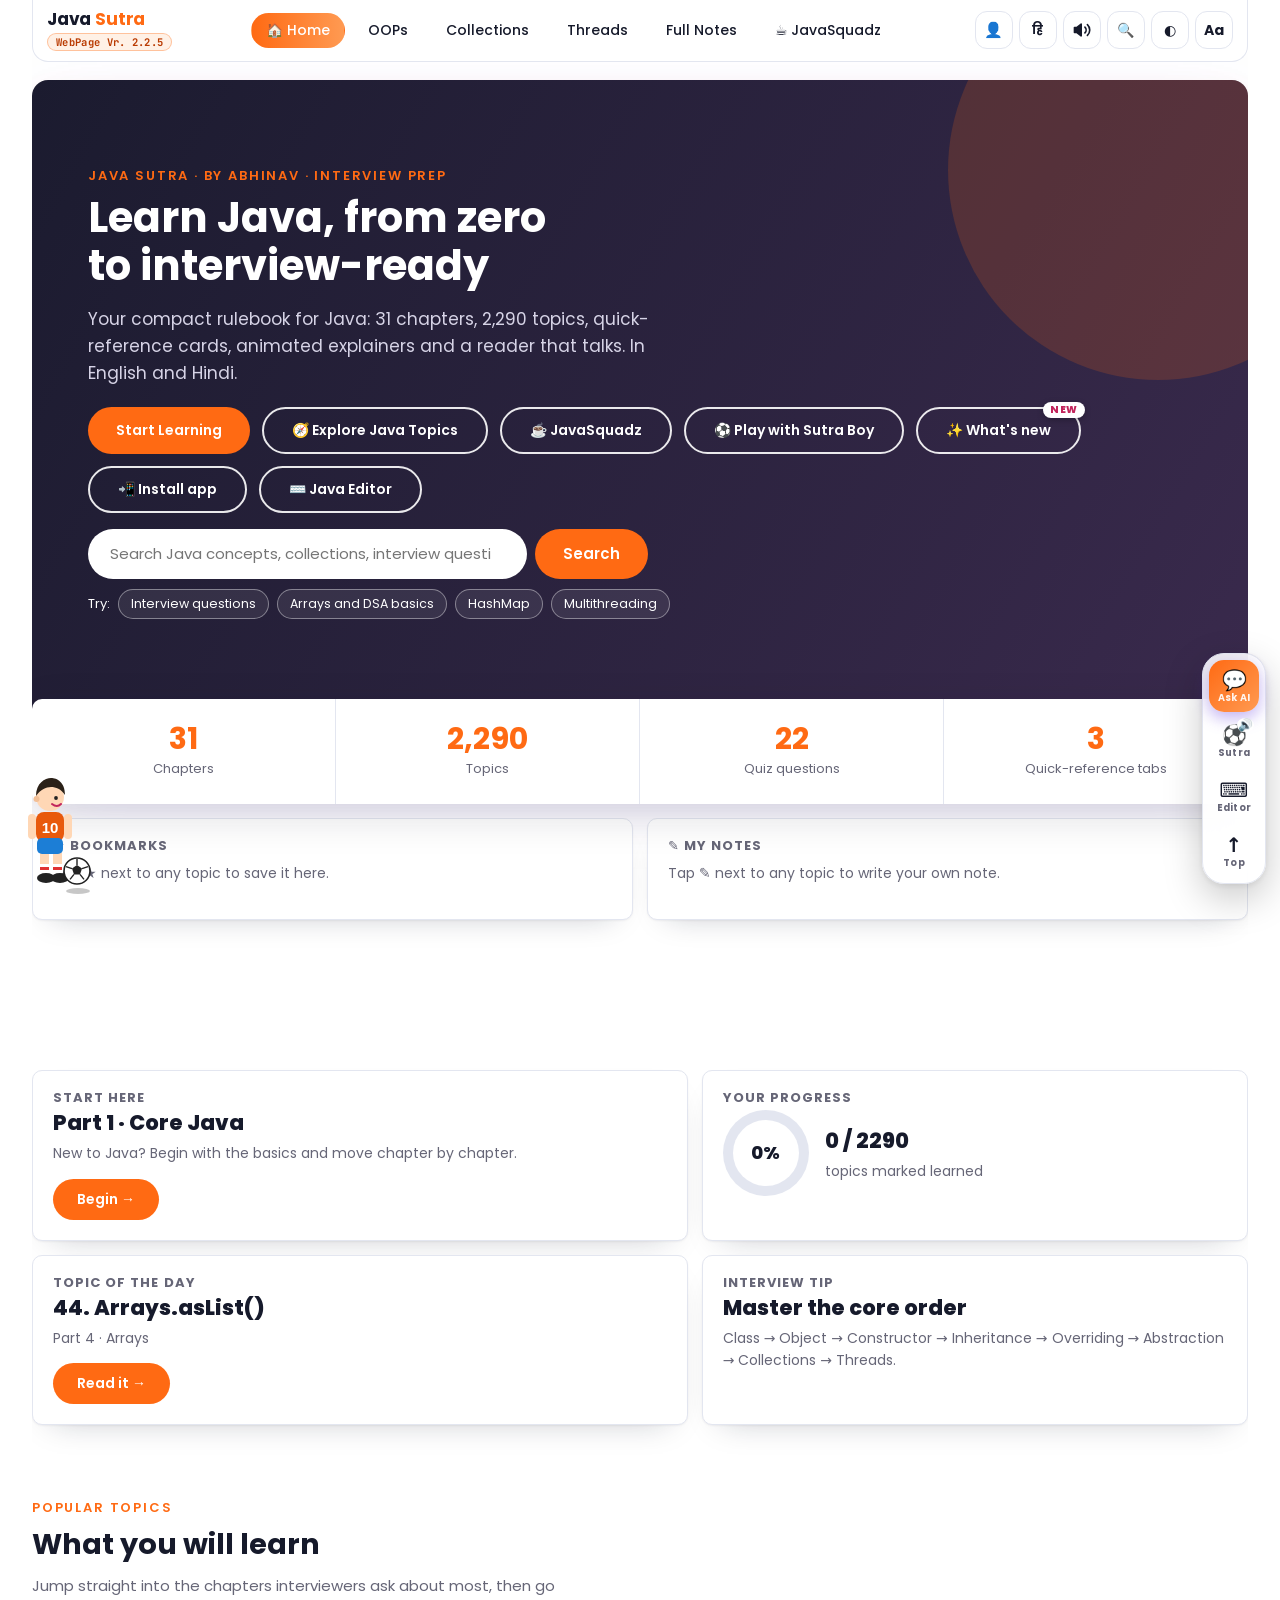
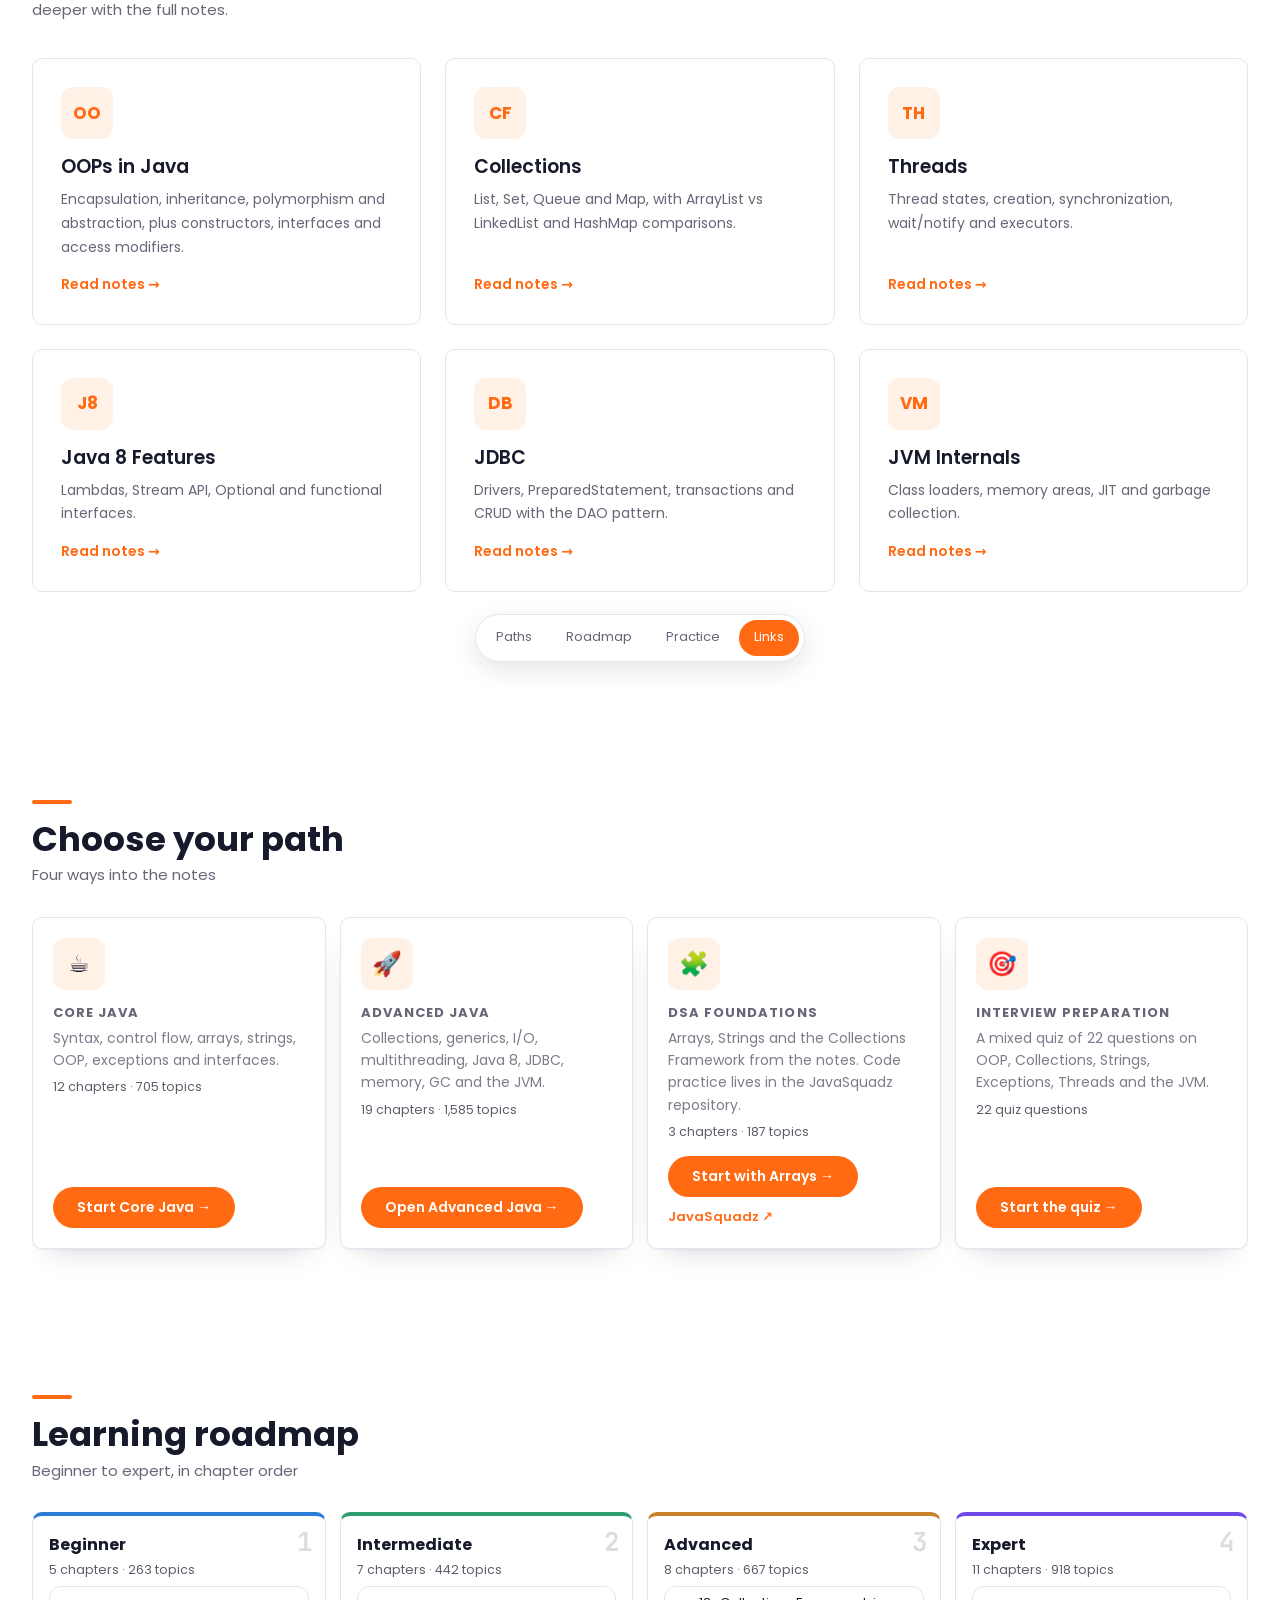
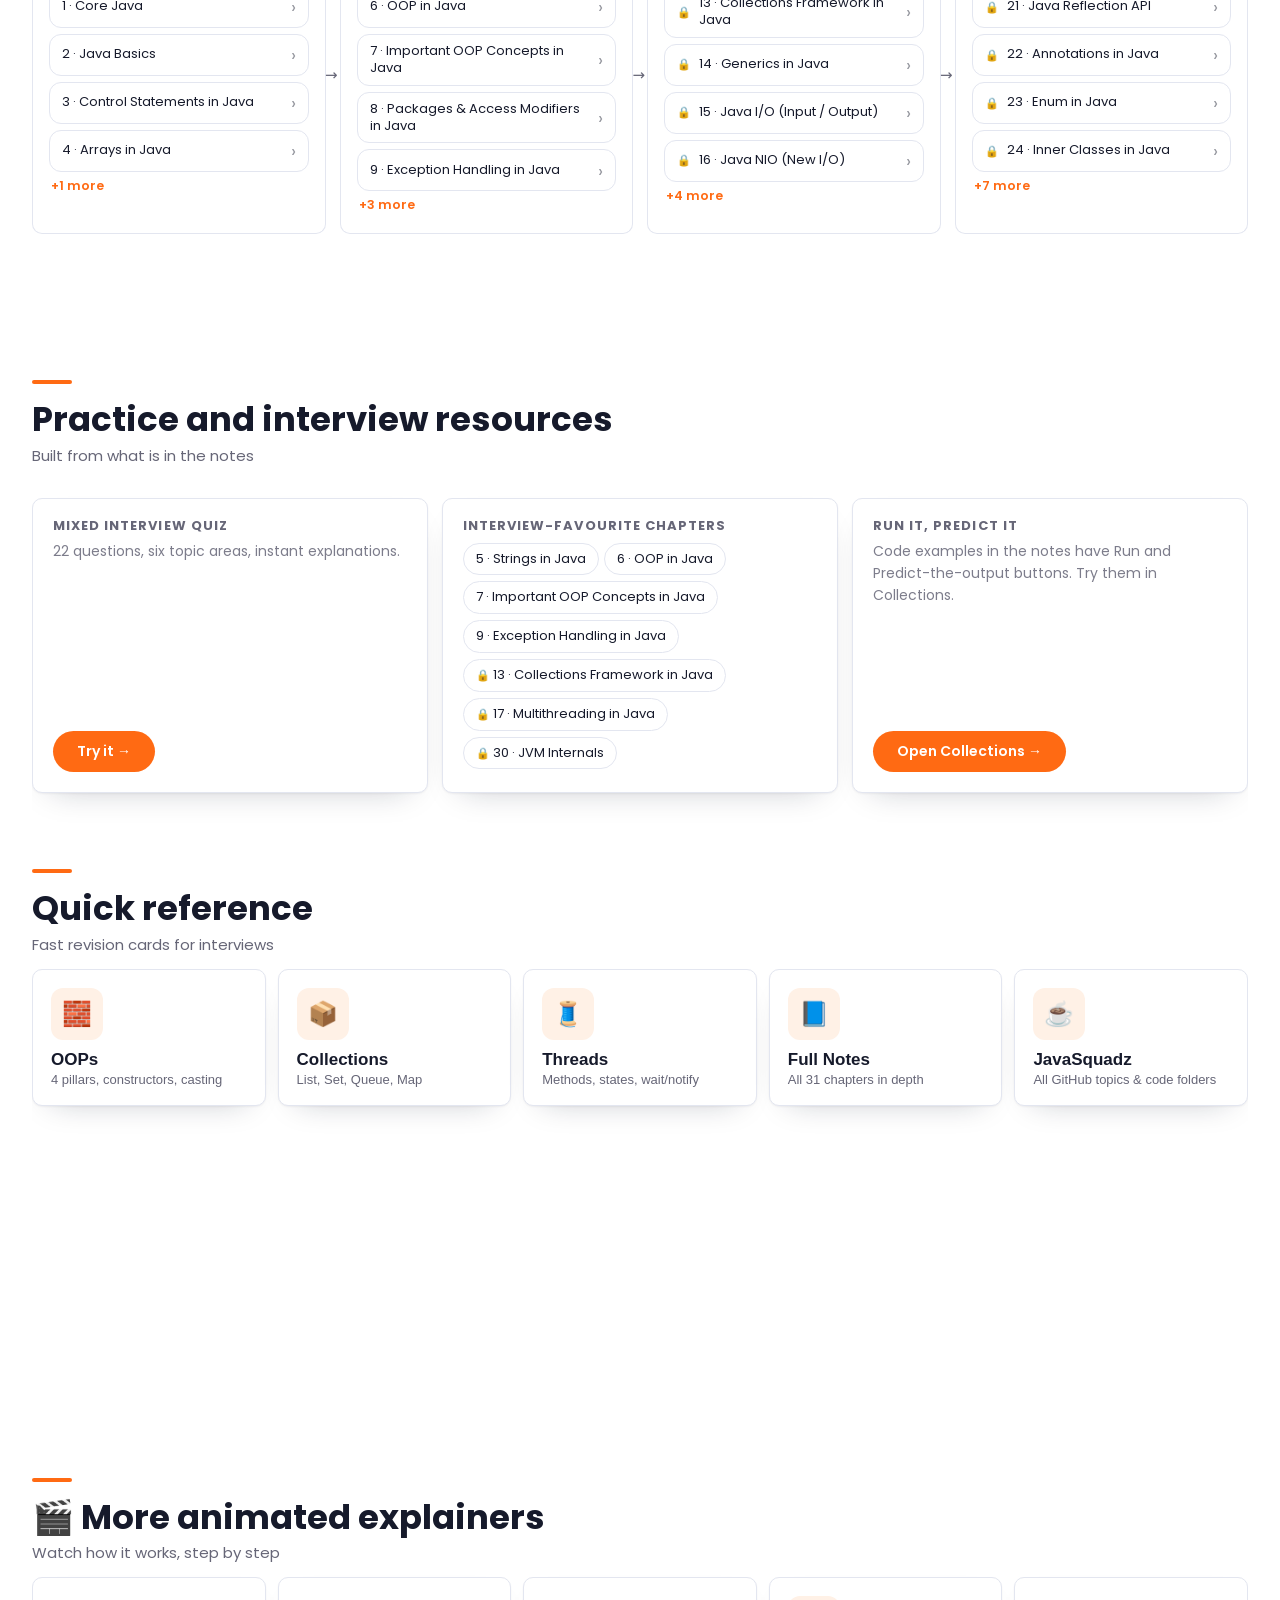
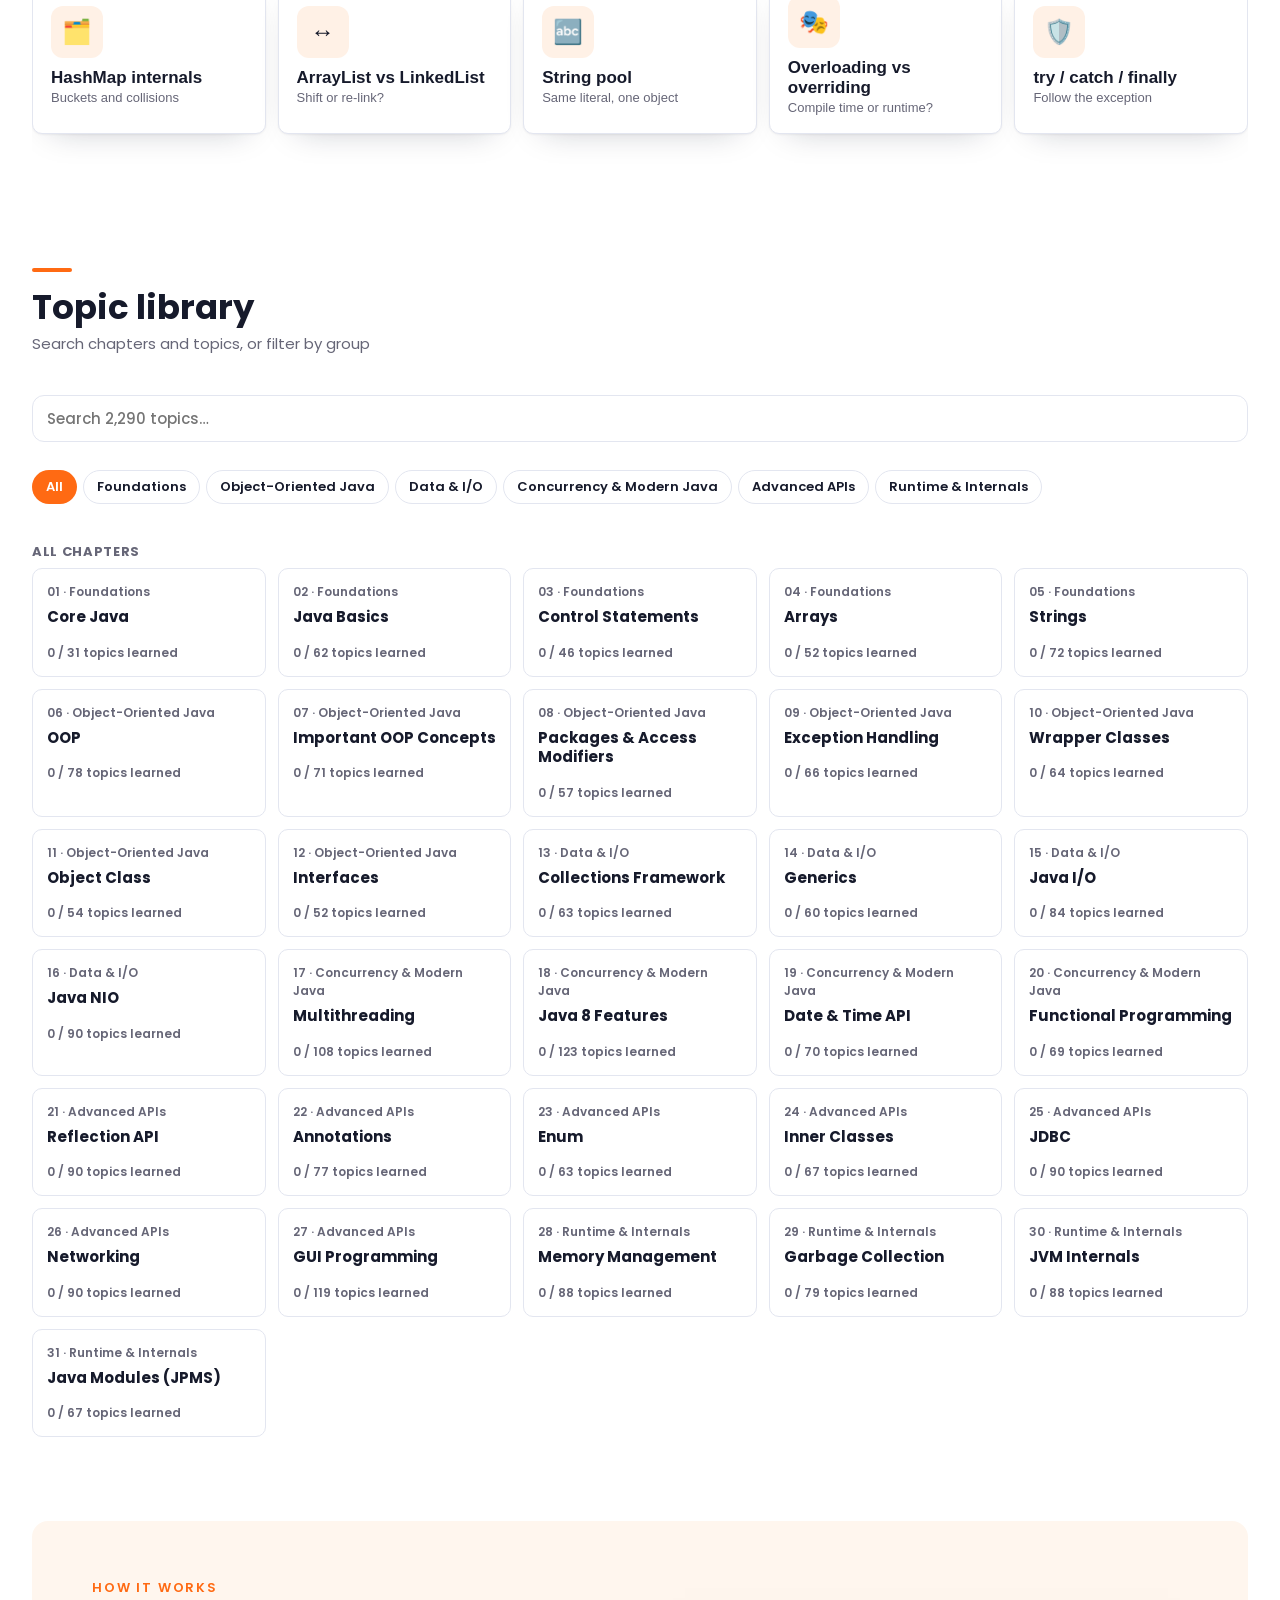
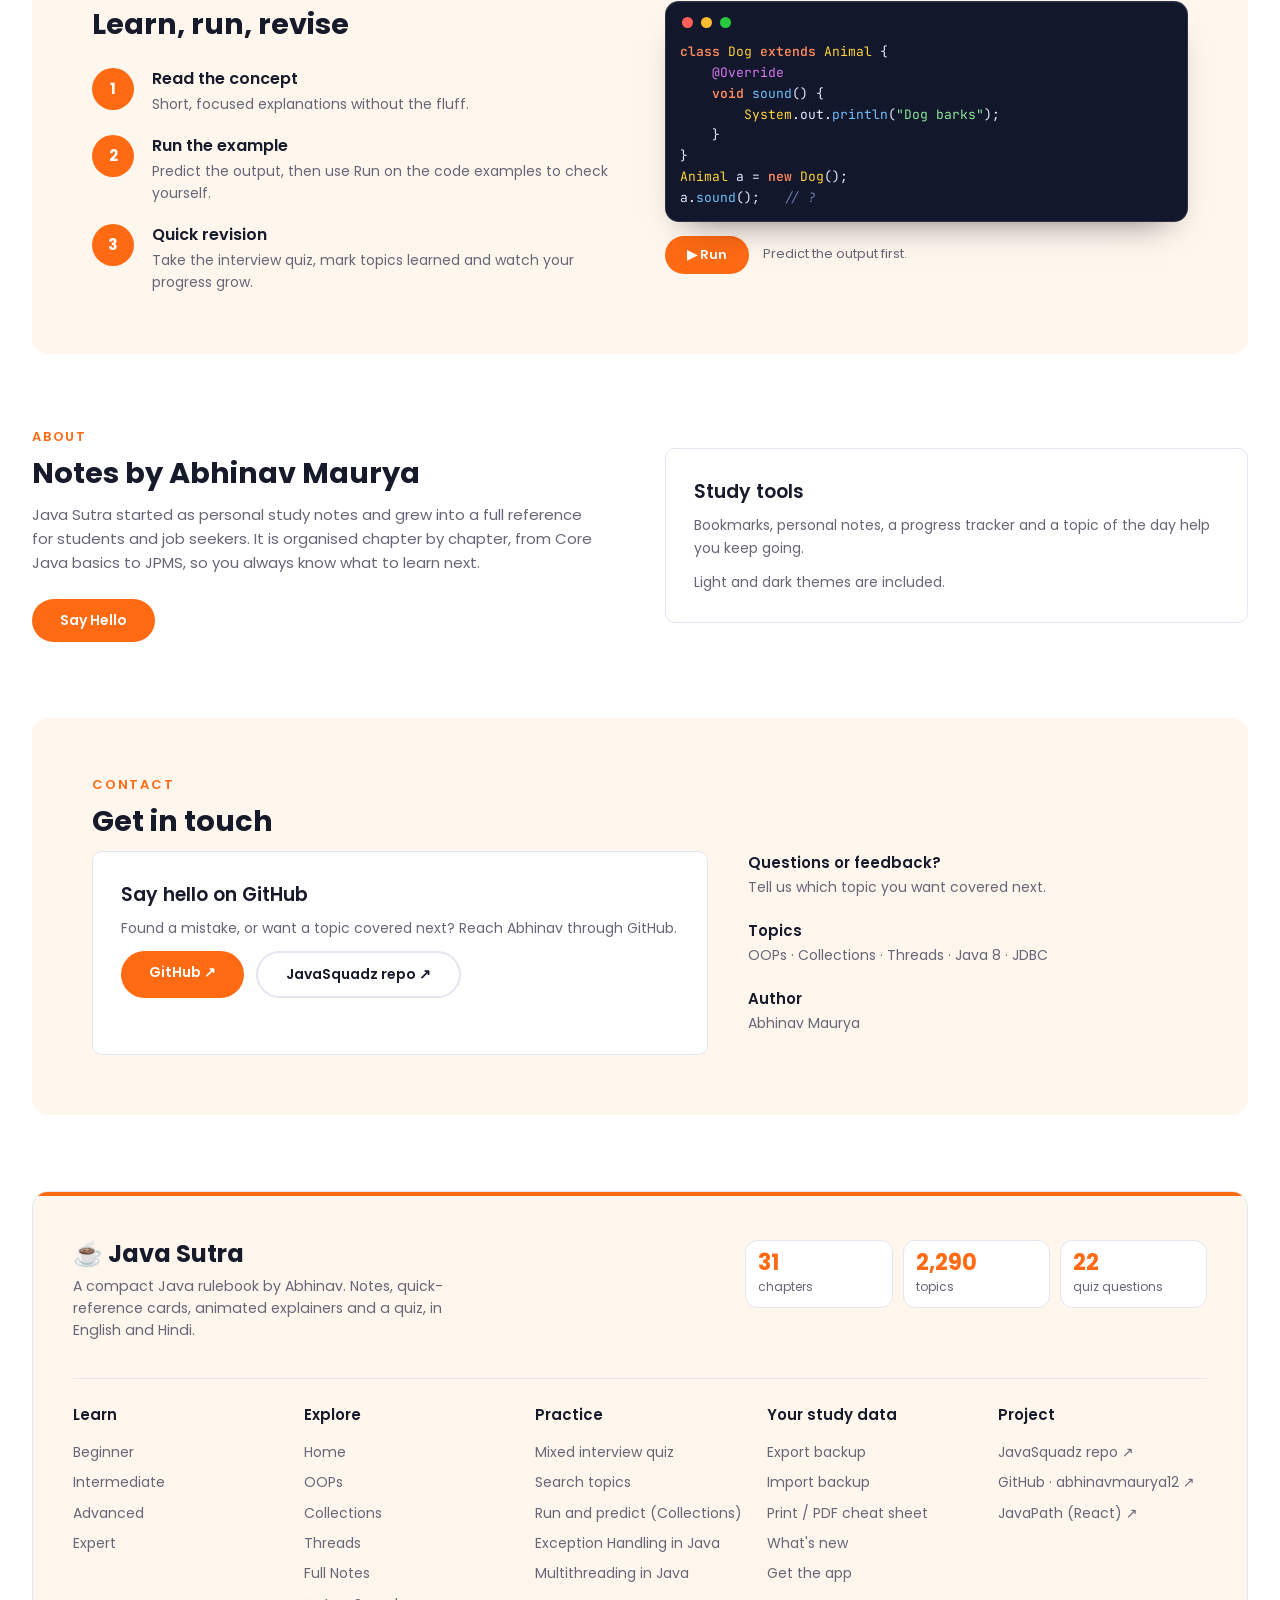
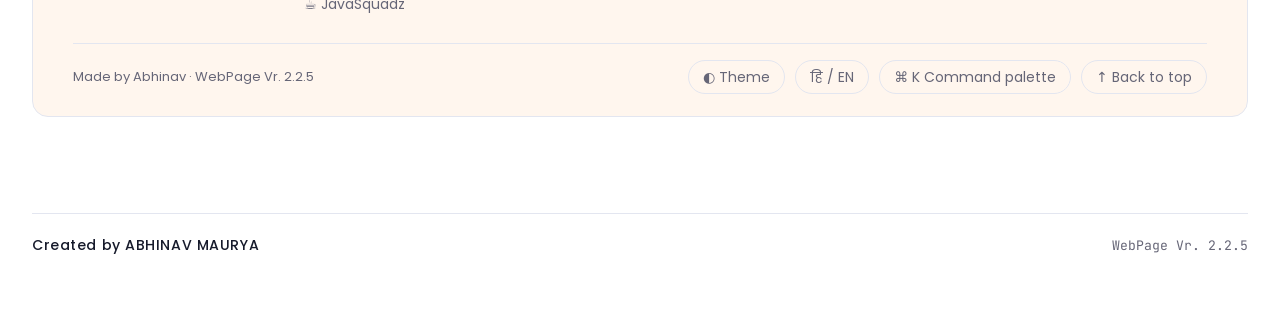
==== index.html @ 7409a718 "Home UI update" ====
<!doctype html><html><head>
<meta name="color-scheme" content="light dark"><meta name="theme-color" content="#e8590c"><meta name="mobile-web-app-capable" content="yes"><meta name="apple-mobile-web-app-capable" content="yes"><meta name="apple-mobile-web-app-title" content="Java Sutra"><link rel="apple-touch-icon" href="[data-uri]">
<script>try{var __t=localStorage.getItem("jtheme");document.documentElement.setAttribute("data-theme",__t==="dark"?"dark":"light")}catch(e){document.documentElement.setAttribute("data-theme","light")}</script><meta charset=utf8><meta name=viewport content="width=device-width,initial-scale=1,viewport-fit=cover"><style>:root{color-scheme:light;box-sizing:border-box;padding-top:env(safe-area-inset-top,0px);padding-bottom:env(safe-area-inset-bottom,0px)}html{scroll-padding-top:env(safe-area-inset-top,0px)}body{margin:0;padding:0;font:14px -apple-system,BlinkMacSystemFont,sans-serif;background:#faf9f5;color:#141413}img{max-width:100%}[hidden]:not([hidden=until-found i]){display:none!important}</style><link rel="stylesheet" href="https://fonts.googleapis.com/css2?family=Poppins:wght@400;500;600;700&display=swap"></head><body>
<title>Java Sutra · by Abhinav</title>
<link rel="preconnect" href="https://fonts.googleapis.com">
<link rel="preconnect" href="https://fonts.gstatic.com" crossorigin>
<link rel="stylesheet" href="https://fonts.googleapis.com/css2?family=Bricolage+Grotesque:opsz,wght@12..96,600;12..96,700&family=IBM+Plex+Sans:wght@400;500;600&family=JetBrains+Mono:wght@400;500&display=swap">
<style>
/* Layout: single reading column with a sticky section bar; code-first cards, one state diagram, one filterable method reference. */
:root {
  --gutter: clamp(16px, 4vw, 56px);
  --bg: #f2f5f7;
  --surface: #ffffff;
  --fg: #12202b;
  --muted: #53656f;
  --line: #d3dde3;
  --accent: #0a6d8c;
  --accent-soft: #dcf0f5;
  --code-bg: #0f1d27;
  --code-fg: #d7e4ea;
  --code-kw: #7fd1e8;
  --code-str: #f0c987;
  --code-com: #7f95a1;
  --code-num: #c4a7f5;
  --warn: #a5460f;
  --warn-soft: #fbe9dd;
  --ok: #1c6b3c;
  --ok-soft: #dff3e6;
  --font-display: "Bricolage Grotesque", "Segoe UI", system-ui, sans-serif;
  --font-body: "IBM Plex Sans", system-ui, -apple-system, "Segoe UI", sans-serif;
  --font-mono: "JetBrains Mono", ui-monospace, "SFMono-Regular", Menlo, Consolas, monospace;
}
@media (prefers-color-scheme: dark) {
  :root:not([data-theme="light"]) {
    --bg: #0c141a; --surface: #131e26; --fg: #e3edf2; --muted: #93a8b3; --line: #26363f;
    --accent: #5cc4e0; --accent-soft: #14323c; --code-bg: #091218;
    --code-fg: #d7e4ea; --warn: #f0a070; --warn-soft: #3a2316; --ok: #6fd596; --ok-soft: #14301f;
    color-scheme: dark;
  }
}
:root[data-theme="dark"] {
  --bg: #0c141a; --surface: #131e26; --fg: #e3edf2; --muted: #93a8b3; --line: #26363f;
  --accent: #5cc4e0; --accent-soft: #14323c; --code-bg: #091218;
  --code-fg: #d7e4ea; --warn: #f0a070; --warn-soft: #3a2316; --ok: #6fd596; --ok-soft: #14301f;
  color-scheme: dark;
}
* { box-sizing: border-box; }
body {
  background: var(--bg); color: var(--fg);
  font: 400 16px/1.6 var(--font-body);
  padding-inline: var(--gutter); padding-block: 0 64px;
}
.wrap { max-width: 1480px; margin-inline: auto; }
@media (min-width: 1100px) { body { font-size: 17px; } pre { font-size: 14px; } }
h1, h2, h3 { font-family: var(--font-display); text-wrap: balance; line-height: 1.15; margin: 0; }
p { margin: 0; max-width: 75ch; }
code, pre { font-family: var(--font-mono); }
:focus-visible { outline: 2px solid var(--accent); outline-offset: 2px; }

header.top { padding-block: 40px 24px; display: grid; gap: 12px; }
.eyebrow { font: 500 12px/1 var(--font-mono); letter-spacing: .12em; text-transform: uppercase; color: var(--accent); }
h1 { font-size: clamp(2rem, 6vw, 4rem); font-weight: 700; letter-spacing: -.02em; }
.lede { color: var(--muted); font-size: 1.05rem; }

.bar {
  position: sticky; top: env(safe-area-inset-top, 0px); z-index: 5;
  background: var(--bg); border-bottom: 1px solid var(--line);
  margin-inline: calc(-1 * var(--gutter)); padding: 10px var(--gutter);
  display: flex; flex-direction: column; align-items: stretch; gap: 10px;
}
.bar .seg { flex: none; }
.toprow { display: flex; align-items: center; flex-wrap: wrap; gap: 10px 24px; }
.brand { font: 700 clamp(1.15rem, 2.4vw, 1.6rem)/1.1 var(--font-display); letter-spacing: -.01em; color: var(--fg); white-space: nowrap; }
nav.sections { flex: 1 1 auto; min-width: 0; display: flex; gap: 8px; overflow-x: auto; scrollbar-width: thin; }
nav.sections a {
  flex: none; font: 500 13px/1 var(--font-body); padding: 8px 12px; border-radius: 6px;
  color: var(--muted); text-decoration: none; border: 1px solid transparent;
}
nav.sections a:hover { color: var(--fg); border-color: var(--line); }
nav.sections a.on { background: var(--accent-soft); color: var(--accent); border-color: transparent; }

section { padding-block: 44px 8px; scroll-margin-top: 120px; display: grid; gap: 18px; min-width: 0; }
h2 { font-size: clamp(1.5rem, 4vw, 2rem); font-weight: 700; letter-spacing: -.01em; }
h3 { font-size: 1.1rem; font-weight: 600; }

pre {
  margin: 0; background: var(--code-bg); color: var(--code-fg);
  border-radius: 8px; padding: 14px 16px; overflow-x: auto;
  font-size: 13.5px; line-height: 1.65; tab-size: 4;
}
pre code { font: inherit; white-space: pre; }
.k { color: var(--code-kw); } .s { color: var(--code-str); } .c { color: var(--code-com); font-style: italic; } .n { color: var(--code-num); }
p code, li code, td code, .note code {
  background: var(--accent-soft); color: var(--accent); padding: 1px 6px; border-radius: 4px; font-size: .88em;
}

.grid2 { display: grid; grid-template-columns: repeat(auto-fit, minmax(min(100%, 380px), 1fr)); gap: 20px; }
.card { background: var(--surface); border: 1px solid var(--line); border-radius: 10px; padding: 18px; display: grid; gap: 12px; min-width: 0; align-content: start; }
.card header { display: flex; align-items: baseline; justify-content: space-between; gap: 10px; flex-wrap: wrap; }
.tag { font: 500 11px/1 var(--font-mono); letter-spacing: .08em; text-transform: uppercase; color: var(--muted); }
ul.plain { margin: 0; padding-left: 1.2rem; display: grid; gap: 4px; }

.note { border-left: 3px solid var(--accent); background: var(--accent-soft); padding: 12px 14px; border-radius: 0 8px 8px 0; font-size: .95rem; max-width: 70ch; }
.note.warn { border-color: var(--warn); background: var(--warn-soft); }
.note b { font-weight: 600; }

/* methods */
.tools { display: flex; gap: 10px; flex-wrap: wrap; align-items: center; }
.tools input[type=search] {
  flex: 1 1 220px; min-width: 0; padding: 10px 12px; font: 400 15px var(--font-body);
  background: var(--surface); color: var(--fg); border: 1px solid var(--line); border-radius: 8px;
}
.chips { display: flex; gap: 6px; flex-wrap: wrap; }
.chip {
  font: 500 13px/1 var(--font-body); padding: 9px 12px; border-radius: 999px; cursor: pointer;
  background: var(--surface); color: var(--muted); border: 1px solid var(--line);
}
.chip[aria-pressed="true"] { background: var(--accent); color: var(--bg); border-color: var(--accent); }
.method { display: grid; gap: 10px; }
.method h3 { font-family: var(--font-mono); font-size: 1rem; font-weight: 500; color: var(--accent); }
.method p { font-size: .95rem; }
.empty { color: var(--muted); padding: 24px 0; }

/* states */
.diagram { background: var(--surface); border: 1px solid var(--line); border-radius: 10px; padding: 12px; overflow-x: auto; }
.diagram svg { display: block; min-width: 620px; width: 100%; height: auto; }
.diagram .box { fill: var(--surface); stroke: var(--accent); stroke-width: 1.5; }
.diagram .box.end { stroke: var(--muted); }
.diagram .lbl { font: 500 13px var(--font-mono); fill: var(--fg); text-anchor: middle; }
.diagram .sub { font: 400 11.5px var(--font-body); fill: var(--muted); text-anchor: middle; }
.diagram .edge { stroke: var(--muted); stroke-width: 1.5; fill: none; }
.diagram .arrow { fill: var(--muted); }
.tablewrap { overflow-x: auto; background: var(--surface); border: 1px solid var(--line); border-radius: 10px; }
table { border-collapse: collapse; width: 100%; font-size: .95rem; }
th, td { text-align: left; padding: 10px 14px; border-bottom: 1px solid var(--line); vertical-align: top; }
th { font: 500 12px/1 var(--font-mono); letter-spacing: .08em; text-transform: uppercase; color: var(--muted); background: var(--bg); }
tr:last-child td { border-bottom: 0; }
td:first-child { white-space: nowrap; }

.compare { display: grid; grid-template-columns: repeat(auto-fit, minmax(min(100%, 260px), 1fr)); gap: 12px; }
.compare > div { border-radius: 10px; padding: 14px 16px; display: grid; gap: 6px; }
.compare .bad { background: var(--warn-soft); } .compare .good { background: var(--ok-soft); }
.compare .bad h3 { color: var(--warn); } .compare .good h3 { color: var(--ok); }

.order { display: flex; flex-wrap: wrap; gap: 8px; align-items: center; }
.order span.step { font: 500 14px var(--font-mono); background: var(--surface); border: 1px solid var(--line); padding: 8px 12px; border-radius: 6px; }
.order i { color: var(--muted); font-style: normal; }
.cheat-search { max-width: 360px; }
footer { margin-top: 56px; padding-top: 20px; border-top: 1px solid var(--line); color: var(--muted); font-size: .88rem; }
.site-foot { display: flex; justify-content: space-between; align-items: center; gap: 8px 16px; flex-wrap: wrap; }
.site-foot span:first-child { font-weight: 500; letter-spacing: .04em; color: var(--fg); }
.site-foot .ver { font-family: var(--font-mono); font-size: .82rem; }
.seg { display: flex; gap: 10px; flex-wrap: wrap; }
.seg button { font: 600 15px var(--font-body); padding: 10px 22px; border-radius: 8px; border: 1px solid var(--line); background: var(--surface); color: var(--muted); cursor: pointer; }
.seg button:hover { color: var(--fg); border-color: var(--accent); }
.seg button[aria-pressed="true"] { background: var(--accent); color: var(--bg); border-color: var(--accent); }
.pills { display: flex; flex-wrap: wrap; gap: 8px; }
.pill { font: 500 13px/1 var(--font-mono); padding: 8px 12px; border: 1px solid var(--line); border-radius: 999px; background: var(--surface); }
.tg { display: inline-block; font: 500 12px/1 var(--font-mono); padding: 5px 8px; border-radius: 4px; }
.tg.y { background: var(--ok-soft); color: var(--ok); }
.tg.n { background: var(--warn-soft); color: var(--warn); }
.tg.l { background: var(--accent-soft); color: var(--accent); }
pre.ascii { font-size: 13px; line-height: 1.4; }
.sub-h { margin-top: 10px; }
.grid2 > * { min-width: 0; }

/* Full Notes (book) */
.book { display: grid; gap: 14px; min-width: 0; padding-top: 28px; max-width: 1040px; }
.book > * { min-width: 0; }
.part-head { display: grid; gap: 8px; }
.part-head h2 { font-size: clamp(1.8rem, 4.5vw, 2.6rem); letter-spacing: -.02em; }
.book h3 { font-size: clamp(1.3rem, 2.6vw, 1.7rem); margin-top: 26px; padding-top: 18px; border-top: 1px solid var(--line); scroll-margin-top: 130px; }
.book h4 { font-size: 1.2rem; margin-top: 12px; }
.book h5 { font-size: 1.05rem; margin-top: 8px; color: var(--accent); }
.book h6 { font-size: .95rem; margin-top: 6px; color: var(--muted); }
.book ul, .book ol { margin: 0; padding-left: 1.4rem; display: grid; gap: 4px; }
.book li > p { margin: 0; }
.book hr { border: 0; border-top: 1px solid var(--line); margin: 6px 0 0; }
.book blockquote { margin: 0; border-left: 3px solid var(--accent); background: var(--accent-soft); padding: 12px 14px; border-radius: 0 8px 8px 0; max-width: 75ch; }
.book blockquote p { margin: 0; }
.book :not(pre) > code { background: var(--accent-soft); color: var(--accent); padding: 1px 6px; border-radius: 4px; font-size: .88em; overflow-wrap: anywhere; }
.book pre.plain { font-size: 13.5px; }
.toc { background: var(--surface); border: 1px solid var(--line); border-radius: 10px; padding: 12px 16px; }
.toc summary { cursor: pointer; font-weight: 600; }
.toc summary span { color: var(--muted); font-weight: 400; }
.toc ol { list-style: none; padding: 0; margin: 12px 0 0; columns: 2 300px; column-gap: 28px; display: block; }
.toc li { break-inside: avoid; padding-block: 3px; }
.toc a { color: var(--accent); text-decoration: none; }
.toc a:hover { text-decoration: underline; }
.part-pager { display: flex; justify-content: space-between; gap: 12px; flex-wrap: wrap; margin-top: 28px; padding-top: 18px; border-top: 1px solid var(--line); }
.pills.small { gap: 6px; }
.pills.small .pill { padding: 6px 9px; font-size: 12.5px; }
@media (max-width: 600px) { .toprow { gap: 8px; } .brand { flex: 1 0 100%; } .seg { flex: 1 1 100%; gap: 6px; flex-wrap: nowrap; } .seg button { flex: 1 1 0; padding: 9px 6px; font-size: 13px; } .bar { gap: 8px; } }
.foot { font-size: .88rem; color: var(--muted); display: grid; gap: 4px; }
@media (prefers-reduced-motion: no-preference) { html { scroll-behavior: smooth; } }
</style>

<div class="wrap">
  <div class="bar">
    <div class="toprow">
      <span class="brand">Java Sutra</span>
      <div class="seg" role="group" aria-label="Choose a topic">
        <button type="button" id="seg-oops" aria-pressed="true">OOPs</button>
        <button type="button" id="seg-collections" aria-pressed="false">Collections</button>
        <button type="button" id="seg-threads" aria-pressed="false">Threads</button>
        <button type="button" id="seg-notes" aria-pressed="false">Full Notes</button>
      </div>
    </div>
    <nav class="sections" id="nav" aria-label="Sections"></nav>
  </div>

  <header class="top">
    <span class="eyebrow">Java · Interview prep</span>
    <p class="lede">Three reference sets in one place: object-oriented programming, the Collection Framework, and threads with their methods and states.</p>
  </header>

  <div class="part" id="part-oops">

  <section id="o-overview" data-nav="Overview">
    <h2>OOPs in Java</h2>
    <p><b>Object-Oriented Programming</b> is an approach where a program is designed using classes and objects.</p>
    <div class="grid2">
      <div class="card"><header><h3>Encapsulation</h3><span class="tag">pillar</span></header><p>Wrapping data and methods together in a class and controlling access to the data.</p></div>
      <div class="card"><header><h3>Inheritance</h3><span class="tag">pillar</span></header><p>One class acquires the properties and behavior of another class.</p></div>
      <div class="card"><header><h3>Polymorphism</h3><span class="tag">pillar</span></header><p>One name can have multiple forms.</p></div>
      <div class="card"><header><h3>Abstraction</h3><span class="tag">pillar</span></header><p>Hiding implementation details and showing only essential functionality.</p></div>
    </div>
    <h3 class="sub-h">Supporting concepts</h3>
    <div class="pills">
      <span class="pill">Class</span><span class="pill">Object</span><span class="pill">Constructor</span><span class="pill">Interface</span><span class="pill">Association</span><span class="pill">Aggregation</span><span class="pill">Composition</span>
    </div>
  </section>

  <section id="o-classes" data-nav="Class &amp; Object">
    <h2>Class, object and constructor</h2>
    <div class="grid2">
      <div class="card">
        <header><h3>Class</h3><span class="tag">blueprint</span></header>
        <p>A class is a blueprint or template for creating objects.</p>
        <pre><code>class Student {
    int id;
    String name;

    void display() {
        System.out.println(id + " " + name);
    }
}</code></pre>
        <ul class="plain">
          <li><code>Student</code> → class</li>
          <li><code>id</code>, <code>name</code> → data members</li>
          <li><code>display</code> → method</li>
        </ul>
      </div>
      <div class="card">
        <header><h3>Object</h3><span class="tag">instance</span></header>
        <p>An object is an instance of a class.</p>
        <pre><code>Student s = new Student();

s.id = 101;
s.name = "Abhinav";
s.display();</code></pre>
        <ul class="plain">
          <li><code>Student</code> → class</li>
          <li><code>s</code> → reference variable</li>
          <li><code>new</code> → creates the object</li>
        </ul>
      </div>
    </div>

    <h3 class="sub-h">Constructor</h3>
    <p>A constructor is a special member used to initialize an object.</p>
    <pre><code>class Student {

    Student() {
        System.out.println("Constructor");
    }
}

Student s = new Student();</code></pre>
    <div class="grid2">
      <div class="card">
        <header><h3>Default</h3></header>
        <p>If you define no constructor, Java provides a default one.</p>
        <pre><code>class A {
}</code></pre>
      </div>
      <div class="card">
        <header><h3>No-argument</h3></header>
        <p>A constructor explicitly written without parameters.</p>
        <pre><code>class A {
    A() {
        System.out.println("Hello");
    }
}</code></pre>
      </div>
      <div class="card">
        <header><h3>Parameterized</h3></header>
        <pre><code>class Student {

    int id;

    Student(int id) {
        this.id = id;
    }
}</code></pre>
      </div>
      <div class="card">
        <header><h3>Constructor overloading</h3></header>
        <pre><code>Student() {
}

Student(int id) {
}

Student(int id, String name) {
}</code></pre>
      </div>
    </div>
  </section>

  <section id="o-encap" data-nav="Encapsulation">
    <h2>Encapsulation</h2>
    <p>Wrapping data and methods together in a class and controlling access to the data. It is usually achieved with <code>private</code> variables and <code>public</code> getter and setter methods.</p>
    <pre><code>class Student {
    private int age;

    public void setAge(int age) {
        this.age = age;
    }

    public int getAge() {
        return age;
    }
}</code></pre>
    <div class="pills" aria-label="Advantages">
      <span class="pill">Data security</span><span class="pill">Data hiding</span><span class="pill">Controlled access</span><span class="pill">Easier maintenance</span>
    </div>
  </section>

  <section id="o-inherit" data-nav="Inheritance">
    <h2>Inheritance</h2>
    <p>Inheritance allows one class to acquire the properties and behavior of another class.</p>
    <pre><code>class Animal {
    void eat() {
        System.out.println("Eating");
    }
}

class Dog extends Animal {
    void bark() {
        System.out.println("Barking");
    }
}

Dog d = new Dog();

d.eat();
d.bark();</code></pre>
    <h3 class="sub-h">Types of inheritance</h3>
    <div class="grid2">
      <div class="card">
        <header><h3>Single</h3></header>
        <pre class="ascii"><code>A
↓
B</code></pre>
        <pre><code>class A { }

class B extends A { }</code></pre>
      </div>
      <div class="card">
        <header><h3>Multilevel</h3></header>
        <pre class="ascii"><code>A
↓
B
↓
C</code></pre>
        <pre><code>class A { }

class B extends A { }

class C extends B { }</code></pre>
      </div>
      <div class="card">
        <header><h3>Hierarchical</h3></header>
        <pre class="ascii"><code>     A
   /   \
  B     C</code></pre>
        <pre><code>class A { }

class B extends A { }

class C extends A { }</code></pre>
      </div>
      <div class="card">
        <header><h3>Multiple</h3><span class="tag">via interfaces</span></header>
        <pre class="ascii"><code>A   B
 \ /
  C</code></pre>
        <p>Java does not support multiple inheritance through classes, but it can be achieved through interfaces.</p>
        <pre><code>interface A {
}

interface B {
}

class C implements A, B {
}</code></pre>
      </div>
      <div class="card">
        <header><h3>Hybrid</h3><span class="tag">via interfaces</span></header>
        <p>A combination of two or more inheritance types. Java doesn't support hybrid inheritance through classes, but interfaces can be used to achieve similar structures.</p>
      </div>
    </div>
  </section>

  <section id="o-poly" data-nav="Polymorphism">
    <h2>Polymorphism</h2>
    <p><b>Poly</b> means many and <b>morphism</b> means forms. One name can have multiple forms.</p>
    <pre class="ascii"><code>Polymorphism
├── Compile-time
└── Runtime</code></pre>
    <div class="grid2">
      <div class="card">
        <header><h3>Compile-time</h3><span class="tag">method overloading</span></header>
        <p>Same method name, different parameters.</p>
        <pre><code>class Calculator {

    int add(int a, int b) {
        return a + b;
    }

    int add(int a, int b, int c) {
        return a + b + c;
    }
}</code></pre>
        <p>Overload by changing the number, type or order of parameters:</p>
        <pre><code>void show(int a) { }

void show(String a) { }

void show(int a, String b) { }

void show(String a, int b) { }</code></pre>
      </div>
      <div class="card">
        <header><h3>Runtime</h3><span class="tag">method overriding</span></header>
        <p>A child class provides its own implementation of a parent method.</p>
        <pre><code>class Animal {
    void sound() {
        System.out.println("Animal sound");
    }
}

class Dog extends Animal {
    @Override
    void sound() {
        System.out.println("Dog barks");
    }
}

Animal a = new Dog();

a.sound();   // Dog barks</code></pre>
      </div>
    </div>
    <div class="note warn"><b>Return type alone is not enough.</b> Changing only the return type does not create method overloading, so this does not compile:</div>
    <pre><code>int show() {
    return 1;
}

String show() {
    return "Hello";
}</code></pre>
    <h3 class="sub-h">Dynamic method dispatch</h3>
    <p>The mechanism behind runtime method overriding. The JVM decides at runtime which overridden method executes.</p>
    <pre><code>Animal a = new Dog();
a.sound();</code></pre>
  </section>

  <section id="o-abs" data-nav="Abstraction">
    <h2>Abstraction</h2>
    <p>Hiding implementation details and showing only essential functionality. Java provides it mainly through an abstract class and an interface.</p>
    <div class="grid2">
      <div class="card">
        <header><h3>Abstract class</h3></header>
        <pre><code>abstract class Animal {

    abstract void sound();

    void eat() {
        System.out.println("Eating");
    }
}

class Dog extends Animal {

    void sound() {
        System.out.println("Bark");
    }
}</code></pre>
        <p>An abstract class can contain:</p>
        <ul class="plain">
          <li>Abstract methods</li>
          <li>Concrete methods</li>
          <li>Variables</li>
          <li>Constructors</li>
          <li>Static methods</li>
          <li>Final methods</li>
        </ul>
      </div>
      <div class="card">
        <header><h3>Interface</h3></header>
        <p>An interface defines a contract that implementing classes must follow.</p>
        <pre><code>interface Animal {
    void sound();
}

class Dog implements Animal {

    public void sound() {
        System.out.println("Bark");
    }
}</code></pre>
        <p>A class can implement multiple interfaces:</p>
        <pre><code>interface A {
}

interface B {
}

class C implements A, B {
}</code></pre>
      </div>
    </div>
  </section>

  <section id="o-members" data-nav="Methods, this, super">
    <h2>Methods, this and super</h2>
    <p>A method is a block of code that performs a specific task.</p>
    <pre><code>void display() {
    System.out.println("Hello");
}</code></pre>
    <h3 class="sub-h">Types of methods</h3>
    <div class="grid2">
      <div class="card">
        <header><h3>Instance</h3></header>
        <pre><code>void show() {
}

obj.show();</code></pre>
        <p>Called using an object.</p>
      </div>
      <div class="card">
        <header><h3>Static</h3></header>
        <pre><code>static void show() {
}

ClassName.show();</code></pre>
        <p>Called using the class.</p>
      </div>
      <div class="card">
        <header><h3>Abstract</h3></header>
        <pre><code>abstract void show();</code></pre>
        <p>Has no implementation in the abstract class or interface declaration.</p>
      </div>
      <div class="card">
        <header><h3>Final</h3></header>
        <pre><code>final void show() {
}</code></pre>
        <p>Cannot be overridden.</p>
      </div>
      <div class="card">
        <header><h3>Native</h3></header>
        <pre><code>native void show();</code></pre>
        <p>Declared with <code>native</code> and implemented outside Java, typically through JNI.</p>
      </div>
    </div>
    <div class="grid2">
      <div class="card">
        <header><h3><code>this</code></h3><span class="tag">current object</span></header>
        <p>Access the current object's variable:</p>
        <pre><code>class Student {

    int age;

    Student(int age) {
        this.age = age;
    }
}</code></pre>
        <p>Call a current class method, or a current class constructor:</p>
        <pre><code>this.show();

this();</code></pre>
      </div>
      <div class="card">
        <header><h3><code>super</code></h3><span class="tag">parent part</span></header>
        <p><code>super</code> refers to the parent class part of the current object.</p>
        <pre><code>super.x;       // parent variable

super.show();  // parent method

super();       // parent constructor</code></pre>
      </div>
    </div>
  </section>

  <section id="o-access" data-nav="Access">
    <h2>Access modifiers</h2>
    <p>Java has four access levels.</p>
    <div class="tablewrap">
      <table>
        <thead><tr><th>Modifier</th><th>Same class</th><th>Same package</th><th>Subclass</th><th>Other package</th></tr></thead>
        <tbody>
          <tr><td><code>private</code></td><td><span class="tg y">Yes</span></td><td><span class="tg n">No</span></td><td><span class="tg n">No*</span></td><td><span class="tg n">No</span></td></tr>
          <tr><td>default</td><td><span class="tg y">Yes</span></td><td><span class="tg y">Yes</span></td><td><span class="tg y">Yes**</span></td><td><span class="tg n">No</span></td></tr>
          <tr><td><code>protected</code></td><td><span class="tg y">Yes</span></td><td><span class="tg y">Yes</span></td><td><span class="tg y">Yes</span></td><td><span class="tg l">Limited</span></td></tr>
          <tr><td><code>public</code></td><td><span class="tg y">Yes</span></td><td><span class="tg y">Yes</span></td><td><span class="tg y">Yes</span></td><td><span class="tg y">Yes</span></td></tr>
        </tbody>
      </table>
    </div>
    <div class="foot">
      <span>* A private member isn't directly accessible in a subclass.</span>
      <span>** A default (package-private) member is accessible to classes in the same package.</span>
    </div>
  </section>

  <section id="o-rel" data-nav="Relationships">
    <h2>Association, aggregation, composition</h2>
    <div class="grid2">
      <div class="card">
        <header><h3>Association</h3><span class="tag">relationship</span></header>
        <p>A relationship between two classes. A teacher can be associated with students.</p>
        <pre class="ascii"><code>Teacher ───── Student</code></pre>
      </div>
      <div class="card">
        <header><h3>Aggregation</h3><span class="tag">weak has-a</span></header>
        <p>The teacher can exist independently of the department.</p>
        <pre class="ascii"><code>Department
    |
    └── Teacher</code></pre>
        <pre><code>class Teacher {
}

class Department {
    Teacher teacher;
}</code></pre>
      </div>
      <div class="card">
        <header><h3>Composition</h3><span class="tag">strong has-a</span></header>
        <p>The room is considered part of the house.</p>
        <pre class="ascii"><code>House
 |
 └── Room</code></pre>
        <pre><code>class Room {
}

class House {
    private Room room = new Room();
}</code></pre>
      </div>
    </div>
  </section>

  <section id="o-cast" data-nav="Casting">
    <h2>Upcasting and downcasting</h2>
    <div class="grid2">
      <div class="card">
        <header><h3>Upcasting</h3><span class="tag">automatic</span></header>
        <p>Converting a child reference to a parent reference.</p>
        <pre><code>Dog d = new Dog();

Animal a = d;

// or
Animal a = new Dog();</code></pre>
      </div>
      <div class="card">
        <header><h3>Downcasting</h3><span class="tag">explicit</span></header>
        <p>Converting a parent reference back to a child reference.</p>
        <pre><code>Animal a = new Dog();

Dog d = (Dog) a;</code></pre>
        <p>Use <code>instanceof</code> when the actual object type isn't certain:</p>
        <pre><code>if (a instanceof Dog) {
    Dog d = (Dog) a;
}</code></pre>
      </div>
    </div>
  </section>

  <section id="o-keys" data-nav="Keywords">
    <h2>Important OOP keywords</h2>
    <div class="tablewrap">
      <table>
        <thead><tr><th>Keyword</th><th>Purpose</th></tr></thead>
        <tbody>
          <tr><td><code>class</code></td><td>Create class</td></tr>
          <tr><td><code>object</code></td><td>Instance of class</td></tr>
          <tr><td><code>extends</code></td><td>Inherit a class</td></tr>
          <tr><td><code>implements</code></td><td>Implement interface</td></tr>
          <tr><td><code>interface</code></td><td>Define interface</td></tr>
          <tr><td><code>abstract</code></td><td>Define abstraction</td></tr>
          <tr><td><code>final</code></td><td>Prevent modification, extension or overriding</td></tr>
          <tr><td><code>this</code></td><td>Current object</td></tr>
          <tr><td><code>super</code></td><td>Parent class</td></tr>
          <tr><td><code>static</code></td><td>Class-level member</td></tr>
          <tr><td><code>private</code></td><td>Class-level access</td></tr>
          <tr><td><code>protected</code></td><td>Controlled inheritance or package access</td></tr>
          <tr><td><code>public</code></td><td>Accessible broadly</td></tr>
          <tr><td><code>new</code></td><td>Create object</td></tr>
          <tr><td><code>instanceof</code></td><td>Check object type</td></tr>
        </tbody>
      </table>
    </div>
    <div class="note"><code>object</code> is a concept, not a Java keyword. Java has no <code>object</code> reserved word.</div>

    <h3 class="sub-h">The whole OOPs structure</h3>
    <pre class="ascii"><code>OOPs
│
├── Class
├── Object
│
├── Encapsulation
│
├── Inheritance
│   ├── Single
│   ├── Multilevel
│   ├── Hierarchical
│   ├── Multiple → through interfaces
│   └── Hybrid → possible using interfaces
│
├── Polymorphism
│   ├── Compile-time
│   │   └── Method Overloading
│   │
│   └── Runtime
│       └── Method Overriding
│
├── Abstraction
│   ├── Abstract Class
│   └── Interface
│
├── Constructor
│   ├── No-argument
│   └── Parameterized
│
├── Relationships
│   ├── Association
│   ├── Aggregation
│   └── Composition
│
└── Supporting concepts
    ├── this
    ├── super
    ├── Upcasting
    ├── Downcasting
    └── Dynamic Method Dispatch</code></pre>

    <h3 class="sub-h">For Java interviews, learn these first</h3>
    <div class="order" aria-label="OOPs topics in order">
      <span class="step">Class</span><i>→</i><span class="step">Object</span><i>→</i><span class="step">Constructor</span><i>→</i><span class="step">Encapsulation</span><i>→</i><span class="step">Inheritance</span><i>→</i><span class="step">Overloading</span><i>→</i><span class="step">Overriding</span><i>→</i><span class="step">Abstraction</span><i>→</i><span class="step">Abstract Class</span><i>→</i><span class="step">Interface</span><i>→</i><span class="step">this</span><i>→</i><span class="step">super</span><i>→</i><span class="step">Access Modifiers</span><i>→</i><span class="step">Association / Aggregation / Composition</span>
    </div>
  </section>

  </div>

  <div class="part" id="part-collections" hidden>

  <section id="c-overview" data-nav="Overview">
    <h2>Java Collection Framework</h2>
    <p>The <b>Java Collection Framework (JCF)</b> is a set of interfaces, classes and methods used to store and manipulate groups of objects.</p>
    <div class="grid2">
      <div>
        <h3>Main hierarchy</h3>
        <pre class="ascii"><code>                    Iterable
                       |
                  Collection
                       |
       ┌───────────────┼───────────────┐
       |               |               |
      List             Set            Queue
       |               |               |
  ┌────┼────┐      ┌───┼────┐      ┌───┼────┐
ArrayList LinkedList HashSet TreeSet PriorityQueue
Vector    Stack      LinkedHashSet</code></pre>
      </div>
      <div>
        <h3><code>Map</code> is separate from <code>Collection</code></h3>
        <pre class="ascii"><code>Map
├── HashMap
├── LinkedHashMap
├── TreeMap
├── Hashtable
└── ConcurrentHashMap</code></pre>
      </div>
    </div>
    <h3 class="sub-h">Main types</h3>
    <div class="tablewrap">
      <table>
        <thead><tr><th>Type</th><th>Stores</th><th>Allows duplicates</th><th>Ordering</th></tr></thead>
        <tbody>
          <tr><td><code>List</code></td><td>Objects</td><td><span class="tg y">Yes</span></td><td>Usually insertion order</td></tr>
          <tr><td><code>Set</code></td><td>Objects</td><td><span class="tg n">No</span></td><td>Depends on implementation</td></tr>
          <tr><td><code>Queue</code></td><td>Objects</td><td><span class="tg y">Usually yes</span></td><td>Processing order</td></tr>
          <tr><td><code>Map</code></td><td>Key-value pairs</td><td><span class="tg n">Keys: no</span> <span class="tg y">Values: yes</span></td><td>Depends on implementation</td></tr>
        </tbody>
      </table>
    </div>
  </section>

  <section id="c-list" data-nav="List">
    <h2>List</h2>
    <p><code>List</code> stores elements in a sequence and allows duplicates.</p>
    <pre class="ascii"><code>List
├── ArrayList
├── LinkedList
├── Vector
└── Stack</code></pre>
    <div class="grid2">
      <div class="card">
        <header><h3>ArrayList</h3><span class="tag">resizable array</span></header>
        <p>Uses a resizable array internally.</p>
        <pre><code>ArrayList&lt;String&gt; list = new ArrayList&lt;&gt;();

list.add("Java");
list.add("Python");

System.out.println(list.get(0));

list.set(1, "C++");

list.remove("Java");

System.out.println(list.contains("C++"));
System.out.println(list.size());</code></pre>
        <pre><code>ArrayList&lt;Integer&gt; nums = new ArrayList&lt;&gt;();

nums.add(10);
nums.add(20);
nums.add(10);

// Output: [10, 20, 10]</code></pre>
        <span class="tag">Important methods</span>
        <div data-m="add()|add(index, element)|get()|set()|remove()|remove(index)|contains()|size()|isEmpty()|clear()|indexOf()|lastIndexOf()|toArray()"></div>
      </div>
      <div class="card">
        <header><h3>LinkedList</h3><span class="tag">doubly linked list</span></header>
        <p>Uses a doubly linked list. It implements <code>List</code>, <code>Deque</code> and <code>Queue</code>.</p>
        <pre><code>LinkedList&lt;Integer&gt; list = new LinkedList&lt;&gt;();

list.add(20);
list.addFirst(10);
list.addLast(30);

System.out.println(list);   // [10, 20, 30]</code></pre>
        <span class="tag">Important methods</span>
        <div data-m="add()|addFirst()|addLast()|get()|getFirst()|getLast()|set()|remove()|removeFirst()|removeLast()|offer()|offerFirst()|offerLast()|poll()|pollFirst()|pollLast()|peek()|peekFirst()|peekLast()"></div>
      </div>
      <div class="card">
        <header><h3>Vector</h3><span class="tag">legacy, synchronized</span></header>
        <p>A legacy dynamic-array implementation. It is synchronized.</p>
        <pre><code>Vector&lt;Integer&gt; v = new Vector&lt;&gt;();</code></pre>
        <span class="tag">Important methods</span>
        <div data-m="add()|addElement()|get()|set()|remove()|removeElement()|firstElement()|lastElement()|capacity()|size()"></div>
      </div>
      <div class="card">
        <header><h3>Stack</h3><span class="tag">LIFO</span></header>
        <p>Follows Last In, First Out.</p>
        <pre><code>Stack&lt;Integer&gt; stack = new Stack&lt;&gt;();

stack.push(10);
stack.push(20);
stack.push(30);

System.out.println(stack.pop());   // 30</code></pre>
        <span class="tag">Important methods</span>
        <div data-m="push()|pop()|peek()|empty()|search()"></div>
        <div class="note">For modern Java code, <code>Deque</code> / <code>ArrayDeque</code> is generally preferred over the legacy <code>Stack</code> class.</div>
      </div>
    </div>
  </section>

  <section id="c-set" data-nav="Set">
    <h2>Set</h2>
    <p>A <code>Set</code> does not allow duplicate elements.</p>
    <pre class="ascii"><code>Set
├── HashSet
├── LinkedHashSet
└── SortedSet
      └── NavigableSet
            └── TreeSet</code></pre>
    <div class="grid2">
      <div class="card">
        <header><h3>HashSet</h3><span class="tag">unique, unordered</span></header>
        <p>Stores unique elements and does not guarantee insertion order.</p>
        <pre><code>HashSet&lt;Integer&gt; set = new HashSet&lt;&gt;();

set.add(10);
set.add(20);
set.add(10);

System.out.println(set);   // only one 10 is stored</code></pre>
        <span class="tag">Important methods</span>
        <div data-m="add()|remove()|contains()|size()|isEmpty()|clear()|iterator()"></div>
      </div>
      <div class="card">
        <header><h3>LinkedHashSet</h3><span class="tag">insertion order</span></header>
        <p>Maintains insertion order while preventing duplicates.</p>
        <pre><code>LinkedHashSet&lt;Integer&gt; set = new LinkedHashSet&lt;&gt;();

set.add(30);
set.add(10);
set.add(20);

System.out.println(set);   // [30, 10, 20]</code></pre>
      </div>
      <div class="card">
        <header><h3>TreeSet</h3><span class="tag">sorted</span></header>
        <p>Stores unique elements in sorted order.</p>
        <pre><code>TreeSet&lt;Integer&gt; set = new TreeSet&lt;&gt;();

set.add(30);
set.add(10);
set.add(20);

System.out.println(set);           // [10, 20, 30]
System.out.println(set.first());
System.out.println(set.last());</code></pre>
        <span class="tag">Important methods</span>
        <div data-m="add()|remove()|contains()|first()|last()|higher()|lower()|ceiling()|floor()|pollFirst()|pollLast()|headSet()|tailSet()|subSet()|descendingSet()"></div>
      </div>
    </div>
  </section>

  <section id="c-queue" data-nav="Queue &amp; Deque">
    <h2>Queue and Deque</h2>
    <p>A <code>Queue</code> is generally used to process elements in <b>FIFO</b> order, First In, First Out.</p>
    <pre class="ascii"><code>Queue
├── PriorityQueue
└── LinkedList</code></pre>
    <div class="grid2">
      <div class="card">
        <header><h3>PriorityQueue</h3><span class="tag">priority order</span></header>
        <p>Processes elements according to their priority or order rather than insertion order.</p>
        <pre><code>PriorityQueue&lt;Integer&gt; q = new PriorityQueue&lt;&gt;();

q.add(30);
q.add(10);
q.add(20);

System.out.println(q.poll());   // 10</code></pre>
        <span class="tag">Important methods</span>
        <div data-m="add()|offer()|remove()|poll()|element()|peek()"></div>
        <h3>On an empty queue</h3>
        <div class="tablewrap">
          <table>
            <thead><tr><th>Method</th><th>Result</th></tr></thead>
            <tbody>
              <tr><td><code>add()</code></td><td><span class="tg n">Exception</span></td></tr>
              <tr><td><code>offer()</code></td><td><code>false</code></td></tr>
              <tr><td><code>remove()</code></td><td><span class="tg n">Exception</span></td></tr>
              <tr><td><code>poll()</code></td><td><code>null</code></td></tr>
              <tr><td><code>element()</code></td><td><span class="tg n">Exception</span></td></tr>
              <tr><td><code>peek()</code></td><td><code>null</code></td></tr>
            </tbody>
          </table>
        </div>
      </div>
      <div class="card">
        <header><h3>Deque</h3><span class="tag">double ended queue</span></header>
        <p>You can insert and remove elements from both ends.</p>
        <pre><code>Deque&lt;Integer&gt; dq = new ArrayDeque&lt;&gt;();</code></pre>
        <span class="tag">Important methods</span>
        <div data-m="addFirst()|addLast()|offerFirst()|offerLast()|removeFirst()|removeLast()|pollFirst()|pollLast()|getFirst()|getLast()|peekFirst()|peekLast()"></div>
      </div>
      <div class="card">
        <header><h3>ArrayDeque</h3><span class="tag">resizable array</span></header>
        <p>A resizable-array implementation of <code>Deque</code>. It can be used as a stack, a queue, or a deque.</p>
        <pre><code>ArrayDeque&lt;Integer&gt; dq = new ArrayDeque&lt;&gt;();

dq.addFirst(10);
dq.addLast(20);

System.out.println(dq);</code></pre>
      </div>
    </div>
  </section>

  <section id="c-map" data-nav="Map">
    <h2>Map</h2>
    <p><code>Map</code> stores data as key → value. Keys must be unique; values can be duplicated.</p>
    <div class="grid2">
      <div class="card">
        <header><h3>Map basics</h3></header>
        <pre><code>HashMap&lt;Integer, String&gt; map = new HashMap&lt;&gt;();

map.put(101, "Abhinav");
map.put(102, "Rahul");

// 101 → Abhinav
// 102 → Rahul</code></pre>
      </div>
      <div class="card">
        <header><h3>HashMap</h3><span class="tag">hashing</span></header>
        <p>Stores key-value pairs using hashing.</p>
        <pre><code>HashMap&lt;Integer, String&gt; map = new HashMap&lt;&gt;();

map.put(1, "Java");
map.put(2, "Python");

System.out.println(map.get(1));
System.out.println(map.containsKey(2));

map.remove(2);</code></pre>
        <span class="tag">Important methods</span>
        <div data-m="put()|putIfAbsent()|get()|getOrDefault()|remove()|containsKey()|containsValue()|size()|isEmpty()|clear()|keySet()|values()|entrySet()|replace()|replaceAll()|compute()|computeIfAbsent()|computeIfPresent()|merge()"></div>
      </div>
      <div class="card">
        <header><h3>LinkedHashMap</h3><span class="tag">insertion order</span></header>
        <p>Maintains insertion order. It can also be configured for access-order, which is useful for LRU-style caches.</p>
        <pre><code>LinkedHashMap&lt;Integer, String&gt; map = new LinkedHashMap&lt;&gt;();

map.put(3, "C");
map.put(1, "Java");
map.put(2, "Python");

System.out.println(map);

// 3 → C
// 1 → Java
// 2 → Python</code></pre>
      </div>
      <div class="card">
        <header><h3>TreeMap</h3><span class="tag">sorted keys</span></header>
        <p>Stores keys in sorted order.</p>
        <pre><code>TreeMap&lt;Integer, String&gt; map = new TreeMap&lt;&gt;();

map.put(30, "C");
map.put(10, "Java");
map.put(20, "Python");

// keys: 10, 20, 30</code></pre>
        <span class="tag">Important methods</span>
        <div data-m="put()|get()|remove()|containsKey()|containsValue()|firstKey()|lastKey()|higherKey()|lowerKey()|ceilingKey()|floorKey()|headMap()|tailMap()|subMap()|pollFirstEntry()|pollLastEntry()|firstEntry()|lastEntry()"></div>
      </div>
      <div class="card">
        <header><h3>Hashtable</h3><span class="tag">legacy, synchronized</span></header>
        <p>A legacy synchronized key-value collection.</p>
        <pre><code>Hashtable&lt;Integer, String&gt; table = new Hashtable&lt;&gt;();</code></pre>
        <ul class="plain">
          <li>Does not allow <code>null</code> keys.</li>
          <li>Does not allow <code>null</code> values.</li>
          <li>Synchronized.</li>
          <li>Legacy class.</li>
        </ul>
        <p>For new code, <code>HashMap</code> or appropriate concurrent collections are generally preferred.</p>
      </div>
      <div class="card">
        <header><h3>ConcurrentHashMap</h3><span class="tag">multi-threaded</span></header>
        <p>Used when multiple threads need to work with a map concurrently. It is part of <code>java.util.concurrent</code>.</p>
        <pre><code>ConcurrentHashMap&lt;Integer, String&gt; map =
        new ConcurrentHashMap&lt;&gt;();</code></pre>
        <span class="tag">Common methods</span>
        <div data-m="put()|get()|remove()|containsKey()|putIfAbsent()|compute()|merge()"></div>
      </div>
    </div>
  </section>

  <section id="c-iface" data-nav="Interfaces">
    <h2>Important collection interfaces</h2>
    <div class="grid2">
      <div class="card"><header><h3>Iterable</h3></header><p>Provides:</p><div data-m="iterator()|forEach()|spliterator()"></div></div>
      <div class="card"><header><h3>Collection</h3></header><p>Common methods:</p><div data-m="add()|addAll()|remove()|removeAll()|retainAll()|contains()|containsAll()|size()|isEmpty()|clear()|iterator()|toArray()|stream()|parallelStream()|removeIf()"></div></div>
      <div class="card">
        <header><h3>List interface</h3></header>
        <p><code>List</code> adds methods such as:</p>
        <div data-m="add(index, element)|addAll(index, collection)|get(index)|set(index, element)|remove(index)|indexOf()|lastIndexOf()|listIterator()|subList()|replaceAll()|sort()"></div>
        <pre><code>List&lt;Integer&gt; list = new ArrayList&lt;&gt;();

list.add(10);
list.add(20);
list.add(30);

System.out.println(list.get(1));

list.set(1, 50);

System.out.println(list);</code></pre>
      </div>
      <div class="card">
        <header><h3>Set interface</h3></header>
        <p>Common methods inherited from <code>Collection</code>:</p>
        <div data-m="add()|remove()|contains()|size()|isEmpty()|clear()|iterator()"></div>
        <div class="note">A <code>Set</code>'s main purpose is no duplicate elements.</div>
      </div>
      <div class="card">
        <header><h3>Queue interface</h3></header>
        <div data-m="add()|offer()|remove()|poll()|element()|peek()"></div>
        <ul class="plain">
          <li><code>offer()</code> → insert</li>
          <li><code>poll()</code> → remove</li>
          <li><code>peek()</code> → view</li>
        </ul>
      </div>
      <div class="card">
        <header><h3>Deque interface</h3></header>
        <div data-m="addFirst()|addLast()|offerFirst()|offerLast()|removeFirst()|removeLast()|pollFirst()|pollLast()|getFirst()|getLast()|peekFirst()|peekLast()|push()|pop()"></div>
        <p><code>push()</code> and <code>pop()</code> make a <code>Deque</code> behave like a stack.</p>
      </div>
      <div class="card">
        <header><h3>Map interface</h3></header>
        <div data-m="put()|putAll()|get()|getOrDefault()|remove()|containsKey()|containsValue()|size()|isEmpty()|clear()|keySet()|values()|entrySet()|replace()|replaceAll()|putIfAbsent()|compute()|computeIfAbsent()|computeIfPresent()|merge()|forEach()"></div>
      </div>
      <div class="card">
        <header><h3>Iterator</h3><span class="tag">traverse</span></header>
        <p>Used to traverse a collection.</p>
        <pre><code>Iterator&lt;Integer&gt; it = list.iterator();

while (it.hasNext()) {
    System.out.println(it.next());
}</code></pre>
        <div data-m="hasNext()|next()|remove()|forEachRemaining()"></div>
      </div>
      <div class="card">
        <header><h3>ListIterator</h3><span class="tag">both directions</span></header>
        <p>Works specifically with lists and supports movement in both directions.</p>
        <pre><code>ListIterator&lt;Integer&gt; it = list.listIterator();</code></pre>
        <div data-m="hasNext()|next()|hasPrevious()|previous()|nextIndex()|previousIndex()|add()|set()|remove()"></div>
      </div>
    </div>
  </section>

  <section id="c-order" data-nav="Comparable &amp; Comparator">
    <h2>Comparable and Comparator</h2>
    <div class="grid2">
      <div class="card">
        <header><h3>Comparable</h3><span class="tag">natural ordering</span></header>
        <p>Used for natural ordering of objects. Main method: <code>compareTo()</code>.</p>
        <pre><code>class Student implements Comparable&lt;Student&gt; {

    int age;

    public int compareTo(Student s) {
        return this.age - s.age;
    }
}</code></pre>
      </div>
      <div class="card">
        <header><h3>Comparator</h3><span class="tag">custom ordering</span></header>
        <p>Used for custom ordering. Main method: <code>compare()</code>.</p>
        <pre><code>Comparator&lt;Student&gt; c = (a, b) ->
        a.age - b.age;</code></pre>
        <span class="tag">Useful methods</span>
        <div data-m="Comparator.comparing()|Comparator.comparingInt()|Comparator.reversed()|Comparator.thenComparing()"></div>
      </div>
    </div>
  </section>

  <section id="c-utils" data-nav="Utility classes">
    <h2>Collections and Arrays utility classes</h2>
    <div class="note"><b>Don't confuse them.</b> <code>Collection</code> is an interface. <code>Collections</code> is a utility class.</div>
    <div class="grid2">
      <div class="card">
        <header><h3>Collections</h3><span class="tag">static methods</span></header>
        <pre><code>Collections.sort(list);
Collections.reverse(list);</code></pre>
        <div data-m="sort()|reverse()|shuffle()|swap()|max()|min()|frequency()|binarySearch()|fill()|copy()|replaceAll()|rotate()|addAll()|disjoint()|unmodifiableList()|unmodifiableSet()|unmodifiableMap()|synchronizedList()|synchronizedSet()|synchronizedMap()"></div>
      </div>
      <div class="card">
        <header><h3>Arrays</h3><span class="tag">for arrays</span></header>
        <pre><code>Arrays.sort(arr);</code></pre>
        <div data-m="sort()|binarySearch()|equals()|fill()|copyOf()|copyOfRange()|toString()|deepToString()|asList()"></div>
      </div>
    </div>
    <h3 class="sub-h">Collection vs Collections</h3>
    <div class="tablewrap">
      <table>
        <thead><tr><th>Collection</th><th>Collections</th></tr></thead>
        <tbody>
          <tr><td>Interface</td><td>Utility class</td></tr>
          <tr><td>Part of the collection hierarchy</td><td>Contains static utility methods</td></tr>
          <tr><td><code>List</code>, <code>Set</code>, <code>Queue</code> extend it</td><td><code>sort()</code>, <code>reverse()</code>, etc.</td></tr>
        </tbody>
      </table>
    </div>
  </section>

  <section id="c-compare" data-nav="Comparisons">
    <h2>Side-by-side comparisons</h2>
    <h3>ArrayList vs LinkedList</h3>
    <div class="tablewrap">
      <table>
        <thead><tr><th>ArrayList</th><th>LinkedList</th></tr></thead>
        <tbody>
          <tr><td>Dynamic array</td><td>Doubly linked list</td></tr>
          <tr><td>Fast random access</td><td>Slower random access</td></tr>
          <tr><td><code>get()</code> generally O(1)</td><td><code>get()</code> generally O(n)</td></tr>
          <tr><td>Insertion or removal in the middle can be costly</td><td>Can be efficient when the position or node is already known</td></tr>
          <tr><td>Usually preferred for general list usage</td><td>Useful for frequent deque operations</td></tr>
        </tbody>
      </table>
    </div>
    <h3 class="sub-h">HashSet vs LinkedHashSet vs TreeSet</h3>
    <div class="tablewrap">
      <table>
        <thead><tr><th>Feature</th><th>HashSet</th><th>LinkedHashSet</th><th>TreeSet</th></tr></thead>
        <tbody>
          <tr><td>Duplicates</td><td><span class="tg n">No</span></td><td><span class="tg n">No</span></td><td><span class="tg n">No</span></td></tr>
          <tr><td>Insertion order</td><td><span class="tg n">No</span></td><td><span class="tg y">Yes</span></td><td><span class="tg n">No</span></td></tr>
          <tr><td>Sorted order</td><td><span class="tg n">No</span></td><td><span class="tg n">No</span></td><td><span class="tg y">Yes</span></td></tr>
          <tr><td>Typical performance</td><td>Fast</td><td>Fast</td><td>O(log n)</td></tr>
          <tr><td><code>null</code></td><td>One null generally allowed</td><td>One null generally allowed</td><td>Generally no null with natural ordering</td></tr>
        </tbody>
      </table>
    </div>
    <h3 class="sub-h">HashMap vs LinkedHashMap vs TreeMap</h3>
    <div class="tablewrap">
      <table>
        <thead><tr><th>Feature</th><th>HashMap</th><th>LinkedHashMap</th><th>TreeMap</th></tr></thead>
        <tbody>
          <tr><td>Key-value</td><td><span class="tg y">Yes</span></td><td><span class="tg y">Yes</span></td><td><span class="tg y">Yes</span></td></tr>
          <tr><td>Insertion order</td><td><span class="tg n">No</span></td><td><span class="tg y">Yes</span></td><td><span class="tg n">No</span></td></tr>
          <tr><td>Sorted keys</td><td><span class="tg n">No</span></td><td><span class="tg n">No</span></td><td><span class="tg y">Yes</span></td></tr>
          <tr><td>Typical basic operation</td><td>O(1) average</td><td>O(1) average</td><td>O(log n)</td></tr>
          <tr><td>Null key</td><td>One generally allowed</td><td>One generally allowed</td><td>Generally not with natural ordering</td></tr>
        </tbody>
      </table>
    </div>
  </section>

  <section id="c-keys" data-nav="Most Imp">
    <h2>Quick complete hierarchy</h2>
    <pre class="ascii"><code>Iterable
   │
   └── Collection
       │
       ├── List
       │   ├── ArrayList
       │   ├── LinkedList
       │   ├── Vector
       │   └── Stack
       │
       ├── Set
       │   ├── HashSet
       │   ├── LinkedHashSet
       │   └── SortedSet
       │       └── NavigableSet
       │           └── TreeSet
       │
       └── Queue
           ├── PriorityQueue
           └── Deque
               └── ArrayDeque

Map
│
├── HashMap
├── LinkedHashMap
├── SortedMap
│   └── NavigableMap
│       └── TreeMap
├── Hashtable
└── ConcurrentHashMap</code></pre>
    <h3 class="sub-h">Most important for Java interviews</h3>
    <div class="order" aria-label="Collections topics in order">
      <span class="step">ArrayList</span><i>→</i><span class="step">LinkedList</span><i>→</i><span class="step">HashSet</span><i>→</i><span class="step">LinkedHashSet</span><i>→</i><span class="step">TreeSet</span><i>→</i><span class="step">PriorityQueue</span><i>→</i><span class="step">ArrayDeque</span><i>→</i><span class="step">HashMap</span><i>→</i><span class="step">LinkedHashMap</span><i>→</i><span class="step">TreeMap</span><i>→</i><span class="step">Iterator</span><i>→</i><span class="step">Comparable</span><i>→</i><span class="step">Comparator</span><i>→</i><span class="step">Collections</span>
    </div>
    <h3 class="sub-h">The basic rule</h3>
    <div class="tablewrap">
      <table>
        <tbody>
          <tr><td><code>List</code></td><td>Duplicate + ordered</td></tr>
          <tr><td><code>Set</code></td><td>Unique</td></tr>
          <tr><td><code>Queue</code></td><td>Processing order</td></tr>
          <tr><td><code>Map</code></td><td>Key + value</td></tr>
        </tbody>
      </table>
    </div>
  </section>

  </div>

<!--NOTES-START-->
  <div class="part" id="part-notes" hidden>
    <div id="notes-mount"></div>
    <script type="application/json" id="notes-index">[{"n": 1, "t": "Core Java"}, {"n": 2, "t": "Java Basics"}, {"n": 3, "t": "Control Statements in Java"}, {"n": 4, "t": "Arrays in Java"}, {"n": 5, "t": "Strings in Java"}, {"n": 6, "t": "OOP in Java"}, {"n": 7, "t": "Important OOP Concepts in Java"}, {"n": 8, "t": "Packages & Access Modifiers in Java"}, {"n": 9, "t": "Exception Handling in Java"}, {"n": 10, "t": "Wrapper Classes in Java"}, {"n": 11, "t": "Object Class in Java"}, {"n": 12, "t": "Interfaces in Java"}, {"n": 13, "t": "Collections Framework in Java"}, {"n": 14, "t": "Generics in Java"}, {"n": 15, "t": "Java I/O (Input / Output)"}, {"n": 16, "t": "Java NIO (New I/O)"}, {"n": 17, "t": "Multithreading in Java"}, {"n": 18, "t": "Java 8 Features"}, {"n": 19, "t": "Java Date & Time API"}, {"n": 20, "t": "Functional Programming in Java"}, {"n": 21, "t": "Java Reflection API"}, {"n": 22, "t": "Annotations in Java"}, {"n": 23, "t": "Enum in Java"}, {"n": 24, "t": "Inner Classes in Java"}, {"n": 25, "t": "JDBC in Java"}, {"n": 26, "t": "Java Networking"}, {"n": 27, "t": "Java GUI Programming"}, {"n": 28, "t": "Java Memory Management"}, {"n": 29, "t": "Garbage Collection in Java"}, {"n": 30, "t": "JVM Internals"}, {"n": 31, "t": "Java Modules (JPMS)"}]</script>
<template id="tpl-b1"><article class="book"><header class="part-head"><span class="eyebrow">Part 1 of 31</span><h2>Core Java</h2></header><details class="toc"><summary>On this page <span>(31 sections)</span></summary><ol><li><a href="#b1-1">1. What is Java?</a></li><li><a href="#b1-2">2. History of Java</a></li><li><a href="#b1-3">3. Features of Java</a></li><li><a href="#b1-4">4. Java Editions</a></li><li><a href="#b1-5">5. JDK, JRE and JVM</a></li><li><a href="#b1-6">6. JVM</a></li><li><a href="#b1-7">7. JRE</a></li><li><a href="#b1-8">8. JDK</a></li><li><a href="#b1-9">9. JDK vs JRE vs JVM</a></li><li><a href="#b1-10">10. Java Architecture</a></li><li><a href="#b1-11">11. Bytecode</a></li><li><a href="#b1-12">12. Why is Java Platform Independent?</a></li><li><a href="#b1-13">13. .java File</a></li><li><a href="#b1-14">14. .class File</a></li><li><a href="#b1-15">15. JAR File</a></li><li><a href="#b1-16">16. Java Compilation Process</a></li><li><a href="#b1-17">17. javac</a></li><li><a href="#b1-18">18. java</a></li><li><a href="#b1-19">19. PATH</a></li><li><a href="#b1-20">20. CLASSPATH</a></li><li><a href="#b1-21">21. Java Program Structure</a></li><li><a href="#b1-22">22. main() Method</a></li><li><a href="#b1-23">23. Command-Line Arguments</a></li><li><a href="#b1-24">24. Comments in Java</a></li><li><a href="#b1-25">25. Java Naming Conventions</a></li><li><a href="#b1-26">26. Important Java Keywords</a></li><li><a href="#b1-27">27. Java is Object-Oriented — But Not &quot;Purely&quot; Object-Oriented</a></li><li><a href="#b1-28">28. Is Java Compiled or Interpreted?</a></li><li><a href="#b1-29">29. Important Java Terms</a></li><li><a href="#b1-30">30. Interview Questions</a></li><li><a href="#b1-31">📝 Chapter 1 Quick Revision</a></li></ol></details><h4>Chapter 1: Java Introduction</h4>
<p>This chapter covers Java from <strong>zero level to interview level</strong>.</p>
<hr />
<h3 id="b1-1">1. What is Java?</h3>
<p><strong>Java</strong> is a high-level, object-oriented, class-based programming language developed by <strong>Sun Microsystems</strong>. It is designed to be portable across platforms through the Java Virtual Machine (JVM).</p>
<h5>Simple definition</h5>
<blockquote>
<p>Java is a high-level, object-oriented, platform-independent programming language used to develop desktop, web, enterprise, mobile, and backend applications.</p>
</blockquote>
<h5>Example</h5>
<pre><code>class Hello {
    public static void main(String[] args) {
        System.out.println("Hello Java");
    }
}
</code></pre>
<p>Output:</p>
<pre class="ascii"><code>Hello Java
</code></pre>
<hr />
<h3 id="b1-2">2. History of Java</h3>
<p>Java was originally developed at <strong>Sun Microsystems</strong>.</p>
<h5>Important timeline</h5>
<div class="tablewrap"><table>
<thead>
<tr>
<th>Year</th>
<th>Event</th>
</tr>
</thead>
<tbody>
<tr>
<td>1991</td>
<td>Java project started</td>
</tr>
<tr>
<td>1991</td>
<td>Originally called <strong>Oak</strong></td>
</tr>
<tr>
<td>1995</td>
<td>Java officially introduced</td>
</tr>
<tr>
<td>1996</td>
<td>JDK 1.0 released</td>
</tr>
<tr>
<td>2010</td>
<td>Oracle acquired Sun Microsystems</td>
</tr>
<tr>
<td>2014</td>
<td>Java 8 released</td>
</tr>
<tr>
<td>2017</td>
<td>Java 9 introduced module system</td>
</tr>
<tr>
<td>2018</td>
<td>Java 11 LTS</td>
</tr>
<tr>
<td>2021</td>
<td>Java 17 LTS</td>
</tr>
<tr>
<td>2023</td>
<td>Java 21 LTS</td>
</tr>
<tr>
<td>2025</td>
<td>Java 25 LTS</td>
</tr>
</tbody>
</table></div>
<h5>Why was it called Java?</h5>
<p>The language was renamed from <strong>Oak</strong> to <strong>Java</strong> before its public release.</p>
<hr />
<h3 id="b1-3">3. Features of Java</h3>
<p>Java has several important features.</p>
<h5>1. Simple</h5>
<p>Java syntax is relatively easy compared with lower-level languages.</p>
<h5>2. Object-Oriented</h5>
<p>Java uses OOP concepts such as:</p>
<pre class="ascii"><code>Class
Object
Encapsulation
Inheritance
Polymorphism
Abstraction
</code></pre>
<h5>3. Platform Independent</h5>
<p>Java source code is compiled into <strong>bytecode</strong>, which can run on any compatible JVM.</p>
<pre class="ascii"><code>Java Code
    ↓
Compiler
    ↓
Bytecode
    ↓
JVM
    ↓
Operating System
</code></pre>
<h5>4. Portable</h5>
<p>Java bytecode can be moved between systems having compatible JVMs.</p>
<h5>5. Secure</h5>
<p>Java provides features such as:</p>
<ul>
<li>Bytecode verification</li>
<li>Class loading restrictions</li>
<li>Strong type checking</li>
<li>No direct pointer arithmetic</li>
</ul>
<h5>6. Robust</h5>
<p>Java provides:</p>
<ul>
<li>Strong type checking</li>
<li>Exception handling</li>
<li>Garbage collection</li>
<li>Automatic memory management</li>
</ul>
<h5>7. Multithreaded</h5>
<p>Java supports multiple threads executing concurrently.</p>
<h5>8. Distributed</h5>
<p>Java provides APIs for network and distributed applications.</p>
<h5>9. High Performance</h5>
<p>Java uses techniques such as <strong>JIT compilation</strong> to improve runtime performance.</p>
<h5>10. Dynamic</h5>
<p>Classes can be loaded dynamically at runtime.</p>
<hr />
<h3 id="b1-4">4. Java Editions</h3>
<p>Java has historically been divided into different editions/platforms.</p>
<h4>Java SE</h4>
<p><strong>Java Standard Edition</strong></p>
<p>Used for core Java development.</p>
<p>Includes:</p>
<pre class="ascii"><code>OOP
Collections
Exception Handling
Multithreading
I/O
JDBC APIs
Streams
Lambda
etc.
</code></pre>
<p>This is the most important foundation for learning Java.</p>
<hr />
<h4>Java EE / Jakarta EE</h4>
<p>Java EE was the enterprise platform name. It is now known as <strong>Jakarta EE</strong>.</p>
<p>Used for enterprise/server-side applications.</p>
<p>Examples:</p>
<pre class="ascii"><code>Servlet
REST
Enterprise APIs
Web applications
</code></pre>
<hr />
<h4>Java ME</h4>
<p><strong>Java Micro Edition</strong></p>
<p>Designed for constrained devices and embedded/mobile environments.</p>
<hr />
<h3 id="b1-5">5. JDK, JRE and JVM</h3>
<p>This is one of the <strong>most important Java interview topics</strong>.</p>
<pre class="ascii"><code>JDK
 ├── Development Tools
 └── JRE
      └── JVM
</code></pre>
<hr />
<h3 id="b1-6">6. JVM</h3>
<p><strong>JVM = Java Virtual Machine</strong></p>
<p>JVM executes Java bytecode.</p>
<p>Example:</p>
<pre class="ascii"><code>Hello.java
    ↓
javac
    ↓
Hello.class
    ↓
JVM
    ↓
Program Execution
</code></pre>
<h5>Main responsibilities of JVM</h5>
<ul>
<li>Loads classes</li>
<li>Verifies bytecode</li>
<li>Manages memory</li>
<li>Executes bytecode</li>
<li>Performs garbage collection</li>
<li>Provides runtime environment</li>
</ul>
<h5>Important JVM components</h5>
<pre class="ascii"><code>JVM
│
├── Class Loader
│
├── Runtime Data Areas
│
├── Execution Engine
│    ├── Interpreter
│    ├── JIT Compiler
│    └── Garbage Collector
│
└── JNI / Native Libraries
</code></pre>
<hr />
<h3 id="b1-7">7. JRE</h3>
<p><strong>JRE = Java Runtime Environment</strong></p>
<p>JRE provides the environment required to <strong>run Java applications</strong>.</p>
<p>Conceptually:</p>
<pre class="ascii"><code>JRE
 ├── JVM
 └── Java Runtime Libraries
</code></pre>
<p>A JRE is intended for running Java programs rather than developing them.</p>
<blockquote>
<p>Note: Modern JDK distributions generally don't require a separately installed JRE package; the important conceptual distinction remains useful.</p>
</blockquote>
<hr />
<h3 id="b1-8">8. JDK</h3>
<p><strong>JDK = Java Development Kit</strong></p>
<p>JDK is used to <strong>develop, compile, debug and run Java applications</strong>.</p>
<p>Conceptually:</p>
<pre class="ascii"><code>JDK
│
├── Development Tools
│   ├── javac
│   ├── java
│   ├── javadoc
│   ├── jar
│   └── jdb
│
└── Runtime Components
    └── JVM + Libraries
</code></pre>
<hr />
<h3 id="b1-9">9. JDK vs JRE vs JVM</h3>
<div class="tablewrap"><table>
<thead>
<tr>
<th>Feature</th>
<th>JDK</th>
<th>JRE</th>
<th>JVM</th>
</tr>
</thead>
<tbody>
<tr>
<td>Full form</td>
<td>Java Development Kit</td>
<td>Java Runtime Environment</td>
<td>Java Virtual Machine</td>
</tr>
<tr>
<td>Develop programs</td>
<td>Yes</td>
<td>No</td>
<td>No</td>
</tr>
<tr>
<td>Compile programs</td>
<td>Yes</td>
<td>No</td>
<td>No</td>
</tr>
<tr>
<td>Run programs</td>
<td>Yes</td>
<td>Yes</td>
<td>Yes</td>
</tr>
<tr>
<td>Contains JVM</td>
<td>Yes</td>
<td>Yes</td>
<td>—</td>
</tr>
<tr>
<td>Contains compiler</td>
<td>Yes</td>
<td>No</td>
<td>No</td>
</tr>
<tr>
<td>Main purpose</td>
<td>Development</td>
<td>Runtime</td>
<td>Execution</td>
</tr>
</tbody>
</table></div>
<h5>Easy way to remember</h5>
<pre class="ascii"><code>JDK → Develop
JRE → Run
JVM → Execute
</code></pre>
<hr />
<h3 id="b1-10">10. Java Architecture</h3>
<p>The basic architecture is:</p>
<pre class="ascii"><code>                Java Source Code
                       │
                       │
                    javac
                       │
                       ▼
                 Bytecode (.class)
                       │
                       ▼
                      JVM
                       │
          ┌────────────┼────────────┐
          ▼            ▼            ▼
      Class Loader  Memory      Execution Engine
                                    │
                           ┌────────┴────────┐
                           ▼                 ▼
                      Interpreter          JIT
                                   
                                    ↓
                               Machine Code
                                    ↓
                               Operating System
</code></pre>
<hr />
<h3 id="b1-11">11. Bytecode</h3>
<p>When you write:</p>
<pre><code>class Demo {
    public static void main(String[] args) {
        System.out.println("Hello");
    }
}
</code></pre>
<p>and compile:</p>
<pre class="plain"><code>javac Demo.java
</code></pre>
<p>Java produces:</p>
<pre class="ascii"><code>Demo.class
</code></pre>
<p>The <code>.class</code> file contains <strong>bytecode</strong>.</p>
<p>Bytecode is executed by the JVM.</p>
<hr />
<h3 id="b1-12">12. Why is Java Platform Independent?</h3>
<p>Suppose you have:</p>
<pre class="ascii"><code>Demo.java
</code></pre>
<p>Compile it:</p>
<pre class="ascii"><code>javac Demo.java
</code></pre>
<p>You get:</p>
<pre class="ascii"><code>Demo.class
</code></pre>
<p>The same bytecode can run on different operating systems if an appropriate JVM is available:</p>
<pre class="ascii"><code>             Demo.class
                 │
       ┌─────────┼─────────┐
       ▼         ▼         ▼
     Windows   Linux      macOS
       │         │         │
      JVM       JVM       JVM
</code></pre>
<p>Therefore:</p>
<blockquote>
<p><strong>Java is platform independent at the bytecode level, while the JVM itself is platform-specific.</strong></p>
</blockquote>
<h5>Important interview statement</h5>
<p><strong>&quot;Write Once, Run Anywhere&quot; (WORA)</strong> is commonly associated with Java.</p>
<hr />
<h3 id="b1-13">13. <code>.java</code> File</h3>
<p>A Java source file normally has the extension:</p>
<pre class="ascii"><code>.java
</code></pre>
<p>Example:</p>
<pre class="ascii"><code>Student.java
</code></pre>
<p>It contains human-readable Java source code.</p>
<hr />
<h3 id="b1-14">14. <code>.class</code> File</h3>
<p>After compilation:</p>
<pre class="plain"><code>javac Student.java
</code></pre>
<p>you normally get:</p>
<pre class="ascii"><code>Student.class
</code></pre>
<p>It contains Java bytecode.</p>
<hr />
<h3 id="b1-15">15. JAR File</h3>
<p><strong>JAR = Java ARchive</strong></p>
<p>A JAR packages Java classes and other resources into one archive.</p>
<p>Example:</p>
<pre class="ascii"><code>myapplication.jar
</code></pre>
<p>A JAR can contain:</p>
<pre class="ascii"><code>.class files
configuration files
images
metadata
other resources
</code></pre>
<p>You can run an executable JAR using:</p>
<pre class="plain"><code>java -jar myapplication.jar
</code></pre>
<hr />
<h3 id="b1-16">16. Java Compilation Process</h3>
<p>Consider:</p>
<pre><code>class Test {
    public static void main(String[] args) {
        System.out.println("Hello");
    }
}
</code></pre>
<p>Save it as:</p>
<pre class="ascii"><code>Test.java
</code></pre>
<h5>Step 1 — Compile</h5>
<pre class="plain"><code>javac Test.java
</code></pre>
<p>Compiler:</p>
<pre class="ascii"><code>javac
</code></pre>
<p>creates:</p>
<pre class="ascii"><code>Test.class
</code></pre>
<h5>Step 2 — Run</h5>
<pre class="plain"><code>java Test
</code></pre>
<p>The JVM loads and executes the bytecode.</p>
<h5>Complete flow</h5>
<pre class="ascii"><code>Test.java
   ↓
javac
   ↓
Test.class
   ↓
Class Loader
   ↓
Bytecode Verification
   ↓
Runtime Memory
   ↓
Execution Engine
   ↓
Machine Instructions
   ↓
Output
</code></pre>
<hr />
<h3 id="b1-17">17. <code>javac</code></h3>
<p><code>javac</code> is the Java compiler command.</p>
<p>Example:</p>
<pre class="plain"><code>javac Test.java
</code></pre>
<p>It compiles Java source code into bytecode.</p>
<h5>Syntax</h5>
<pre class="plain"><code>javac filename.java
</code></pre>
<p>Example:</p>
<pre class="plain"><code>javac Student.java
</code></pre>
<hr />
<h3 id="b1-18">18. <code>java</code></h3>
<p>The <code>java</code> command launches a Java application.</p>
<p>Example:</p>
<pre class="plain"><code>java Student
</code></pre>
<p>Notice:</p>
<pre class="plain"><code>javac Student.java
</code></pre>
<p>but:</p>
<pre class="plain"><code>java Student
</code></pre>
<p>Normally you don't write:</p>
<pre class="plain"><code>java Student.class
</code></pre>
<hr />
<h3 id="b1-19">19. PATH</h3>
<p><strong>PATH</strong> is an operating-system environment variable that tells the OS where executable programs can be found.</p>
<p>For Java development, it commonly includes the JDK's <code>bin</code> directory.</p>
<p>Example:</p>
<pre class="ascii"><code>C:\Program Files\Java\jdk-...\bin
</code></pre>
<p>Then commands such as:</p>
<pre class="plain"><code>java
javac
jar
</code></pre>
<p>can be invoked from the terminal.</p>
<p>Check:</p>
<pre class="plain"><code>java -version
</code></pre>
<p>and:</p>
<pre class="plain"><code>javac -version
</code></pre>
<hr />
<h3 id="b1-20">20. CLASSPATH</h3>
<p><strong>CLASSPATH</strong> tells Java tools/JVM where to search for classes and other classpath resources.</p>
<p>Example:</p>
<pre class="ascii"><code>C:\project\classes
C:\project\lib\mysql.jar
</code></pre>
<p>You can specify it with:</p>
<pre class="plain"><code>java -cp classes Test
</code></pre>
<p>or:</p>
<pre class="plain"><code>javac -cp lib\some-library.jar Test.java
</code></pre>
<h5>PATH vs CLASSPATH</h5>
<div class="tablewrap"><table>
<thead>
<tr>
<th>PATH</th>
<th>CLASSPATH</th>
</tr>
</thead>
<tbody>
<tr>
<td>Helps OS find executables</td>
<td>Helps Java find classes/resources</td>
</tr>
<tr>
<td>Example: <code>java</code>, <code>javac</code></td>
<td>Example: <code>.class</code>, JAR</td>
</tr>
<tr>
<td>OS-level concept</td>
<td>Java class-loading/tooling concept</td>
</tr>
</tbody>
</table></div>
<hr />
<h3 id="b1-21">21. Java Program Structure</h3>
<p>Basic Java program:</p>
<pre><code>class Student {

    public static void main(String[] args) {

        System.out.println("Hello Java");

    }
}
</code></pre>
<p>Structure:</p>
<pre class="ascii"><code>class
 │
 └── main()
       │
       └── statements
</code></pre>
<hr />
<h3 id="b1-22">22. <code>main()</code> Method</h3>
<p>The traditional entry point for launching a Java application is:</p>
<pre><code>public static void main(String[] args)
</code></pre>
<h5>Breakdown</h5>
<h5><code>public</code></h5>
<p>The JVM needs to be able to access the method.</p>
<h5><code>static</code></h5>
<p>The JVM can invoke it without first creating an object of the class.</p>
<h5><code>void</code></h5>
<p>The method doesn't return a value.</p>
<h5><code>main</code></h5>
<p>The conventional method name recognized as the application entry point.</p>
<h5><code>String[] args</code></h5>
<p>Stores command-line arguments.</p>
<hr />
<h3 id="b1-23">23. Command-Line Arguments</h3>
<p>Example:</p>
<pre><code>class Test {
    public static void main(String[] args) {

        System.out.println(args[0]);
        System.out.println(args[1]);

    }
}
</code></pre>
<p>Run:</p>
<pre class="plain"><code>java Test Hello Java
</code></pre>
<p>Output:</p>
<pre class="ascii"><code>Hello
Java
</code></pre>
<p>Here:</p>
<pre class="ascii"><code>args[0] = "Hello"
args[1] = "Java"
</code></pre>
<hr />
<h3 id="b1-24">24. Comments in Java</h3>
<p>Comments are ignored by the compiler.</p>
<h4>Single-line comment</h4>
<pre><code>// This is a comment
</code></pre>
<h4>Multi-line comment</h4>
<pre><code>/*
   This is
   a multi-line comment
*/
</code></pre>
<h4>Documentation comment</h4>
<pre><code>/**
 * This is a documentation comment.
 */
</code></pre>
<p>Documentation comments can be processed by <code>javadoc</code>.</p>
<hr />
<h3 id="b1-25">25. Java Naming Conventions</h3>
<p>These are conventions rather than compiler requirements.</p>
<h5>Class</h5>
<p>Use PascalCase:</p>
<pre><code>Student
BankAccount
EmployeeDetails
</code></pre>
<h5>Method</h5>
<p>Use camelCase:</p>
<pre><code>calculateSalary()
getName()
displayData()
</code></pre>
<h5>Variable</h5>
<pre><code>studentName
totalMarks
employeeSalary
</code></pre>
<h5>Constant</h5>
<p>Use uppercase with underscores:</p>
<pre><code>MAX_VALUE
PI_VALUE
DEFAULT_SIZE
</code></pre>
<hr />
<h3 id="b1-26">26. Important Java Keywords</h3>
<p>Some commonly used Java keywords:</p>
<pre class="ascii"><code>class
public
private
protected
static
final
void
int
new
this
super
extends
implements
interface
abstract
try
catch
finally
throw
throws
return
if
else
for
while
do
switch
case
break
continue
package
import
</code></pre>
<p>Java has a defined set of reserved keywords and contextual/restricted keywords; don't treat every word used by the language as exactly the same kind of keyword.</p>
<hr />
<h3 id="b1-27">27. Java is Object-Oriented — But Not &quot;Purely&quot; Object-Oriented</h3>
<p>Java is strongly object-oriented, but it also has <strong>primitive data types</strong>:</p>
<pre><code>int
char
double
boolean
</code></pre>
<p>Therefore, Java is generally described as an <strong>object-oriented programming language</strong>, rather than a purely object-oriented language.</p>
<hr />
<h3 id="b1-28">28. Is Java Compiled or Interpreted?</h3>
<p>Java uses <strong>both compilation and runtime execution techniques</strong>.</p>
<pre class="ascii"><code>Java Source
    ↓
javac
    ↓
Bytecode
    ↓
JVM
    ↓
Interpreter / JIT
    ↓
Machine Code
</code></pre>
<p>So the common interview answer is:</p>
<blockquote>
<p>Java is compiled to bytecode and the bytecode is executed by the JVM, using interpretation and/or JIT compilation.</p>
</blockquote>
<hr />
<h3 id="b1-29">29. Important Java Terms</h3>
<div class="tablewrap"><table>
<thead>
<tr>
<th>Term</th>
<th>Meaning</th>
</tr>
</thead>
<tbody>
<tr>
<td>Java</td>
<td>Programming language/platform ecosystem</td>
</tr>
<tr>
<td>JDK</td>
<td>Development kit</td>
</tr>
<tr>
<td>JRE</td>
<td>Runtime environment concept</td>
</tr>
<tr>
<td>JVM</td>
<td>Executes bytecode</td>
</tr>
<tr>
<td>Bytecode</td>
<td>JVM instruction format</td>
</tr>
<tr>
<td><code>javac</code></td>
<td>Java compiler command</td>
</tr>
<tr>
<td><code>java</code></td>
<td>Java launcher</td>
</tr>
<tr>
<td><code>.java</code></td>
<td>Source file</td>
</tr>
<tr>
<td><code>.class</code></td>
<td>Compiled class/bytecode file</td>
</tr>
<tr>
<td><code>.jar</code></td>
<td>Java archive</td>
</tr>
<tr>
<td>ClassLoader</td>
<td>Loads classes</td>
</tr>
<tr>
<td>JIT</td>
<td>Just-In-Time compiler</td>
</tr>
<tr>
<td>GC</td>
<td>Garbage Collector</td>
</tr>
</tbody>
</table></div>
<hr />
<h3 id="b1-30">30. Interview Questions</h3>
<h5>Q1. What is Java?</h5>
<p>Java is a high-level, class-based, object-oriented programming language designed to be portable across platforms through the JVM.</p>
<h5>Q2. Why is Java platform independent?</h5>
<p>Because Java source code is compiled into platform-independent bytecode, which can be executed by a JVM implemented for the target operating system.</p>
<h5>Q3. Is JVM platform independent?</h5>
<p><strong>No.</strong></p>
<p>The JVM implementation is platform-specific.</p>
<h5>Q4. What is bytecode?</h5>
<p>Bytecode is the intermediate code generated by the Java compiler and stored in <code>.class</code> files.</p>
<h5>Q5. What is JVM?</h5>
<p>JVM is the runtime engine that loads and executes Java bytecode.</p>
<h5>Q6. What is JDK?</h5>
<p>JDK is the development kit containing tools and runtime components needed to develop and run Java applications.</p>
<h5>Q7. What is JRE?</h5>
<p>JRE is the runtime environment concept consisting of the JVM and runtime libraries needed to execute Java applications.</p>
<h5>Q8. Difference between JDK, JRE and JVM?</h5>
<pre class="ascii"><code>JDK → Development
JRE → Runtime environment
JVM → Bytecode execution
</code></pre>
<h5>Q9. What does <code>javac</code> do?</h5>
<p>It compiles <code>.java</code> source code into <code>.class</code> bytecode.</p>
<h5>Q10. What does <code>java</code> do?</h5>
<p>It launches a Java application and starts execution through the JVM.</p>
<h5>Q11. What is a JAR?</h5>
<p>JAR is an archive format used to package Java classes and other resources.</p>
<h5>Q12. What is the purpose of <code>main()</code>?</h5>
<p>It provides the conventional entry point for launching a Java application.</p>
<hr />
<h3 id="b1-31">📝 Chapter 1 Quick Revision</h3>
<pre class="ascii"><code>Java
 │
 ├── High-level
 ├── Object-oriented
 ├── Class-based
 ├── Portable
 ├── Robust
 ├── Secure
 ├── Multithreaded
 └── Platform-independent through JVM
</code></pre>
<h5>Most important flow</h5>
<pre class="ascii"><code>.java
  ↓
javac
  ↓
.class / Bytecode
  ↓
JVM
  ↓
Class Loader
  ↓
Runtime Memory
  ↓
Execution Engine
  ↓
Interpreter / JIT
  ↓
Execution
</code></pre>
<h5>Remember</h5>
<pre class="ascii"><code>JDK → Develop
JRE → Runtime
JVM → Execute

.java → Source
.class → Bytecode
.jar → Archive

javac → Compile
java → Run
</code></pre>
<p><strong>Chapter 1 is complete.</strong></p>
<p>Next in <strong>Part 1</strong> is <strong>Chapter 2 — Java Basics</strong>, covering <strong>variables, all 8 primitive data types, reference types, constants, all operators, Scanner, BufferedReader, Console, type casting, widening and narrowing</strong>, with examples and interview questions.</p>
<nav class="part-pager" aria-label="Part navigation"><span></span><button type="button" class="chip" data-go="2">Part 2: Java Basics →</button></nav></article></template>
<template id="tpl-b2"><article class="book"><header class="part-head"><span class="eyebrow">Part 2 of 31</span><h2>Java Basics</h2></header><details class="toc"><summary>On this page <span>(62 sections)</span></summary><ol><li><a href="#b2-1">1. Variable</a></li><li><a href="#b2-2">2. Types of Variables</a></li><li><a href="#b2-3">3. Instance Variable</a></li><li><a href="#b2-4">4. Static Variable</a></li><li><a href="#b2-5">5. Local vs Instance vs Static</a></li><li><a href="#b2-6">6. Constants</a></li><li><a href="#b2-7">7. final Variable</a></li><li><a href="#b2-8">8. Data Types</a></li><li><a href="#b2-9">9. Primitive Data Types</a></li><li><a href="#b2-10">10. byte</a></li><li><a href="#b2-11">11. short</a></li><li><a href="#b2-12">12. int</a></li><li><a href="#b2-13">13. long</a></li><li><a href="#b2-14">14. float</a></li><li><a href="#b2-15">15. double</a></li><li><a href="#b2-16">16. char</a></li><li><a href="#b2-17">17. boolean</a></li><li><a href="#b2-18">18. Primitive Data Type Table</a></li><li><a href="#b2-19">19. Reference Data Types</a></li><li><a href="#b2-20">20. Primitive vs Reference Type</a></li><li><a href="#b2-21">21. Operators in Java</a></li><li><a href="#b2-22">22. Arithmetic Operators</a></li><li><a href="#b2-23">23. Unary Operators</a></li><li><a href="#b2-24">24. Pre-increment</a></li><li><a href="#b2-25">25. Post-increment</a></li><li><a href="#b2-26">26. Pre-decrement</a></li><li><a href="#b2-27">27. Post-decrement</a></li><li><a href="#b2-28">28. Assignment Operators</a></li><li><a href="#b2-29">29. Relational Operators</a></li><li><a href="#b2-30">30. Logical Operators</a></li><li><a href="#b2-31">31. Short-Circuit Operators</a></li><li><a href="#b2-32">32. Bitwise Operators</a></li><li><a href="#b2-33">33. Shift Operators</a></li><li><a href="#b2-34">34. Ternary Operator</a></li><li><a href="#b2-35">35. instanceof</a></li><li><a href="#b2-36">36. Input and Output</a></li><li><a href="#b2-37">37. System.out</a></li><li><a href="#b2-38">38. System.in</a></li><li><a href="#b2-39">39. System.err</a></li><li><a href="#b2-40">40. Scanner</a></li><li><a href="#b2-41">41. Important Scanner Methods</a></li><li><a href="#b2-42">42. Scanner next() vs nextLine()</a></li><li><a href="#b2-43">43. Common Scanner Problem</a></li><li><a href="#b2-44">44. BufferedReader</a></li><li><a href="#b2-45">45. Reading Numbers with BufferedReader</a></li><li><a href="#b2-46">46. Scanner vs BufferedReader</a></li><li><a href="#b2-47">47. Console</a></li><li><a href="#b2-48">48. Type Conversion</a></li><li><a href="#b2-49">49. Widening Conversion</a></li><li><a href="#b2-50">50. Widening Example</a></li><li><a href="#b2-51">51. Narrowing Conversion</a></li><li><a href="#b2-52">52. Narrowing Example</a></li><li><a href="#b2-53">53. Data Loss During Narrowing</a></li><li><a href="#b2-54">54. Explicit Casting</a></li><li><a href="#b2-55">55. String Conversion</a></li><li><a href="#b2-56">56. Character to Integer</a></li><li><a href="#b2-57">57. Integer to Character</a></li><li><a href="#b2-58">58. Important Type Conversion Table</a></li><li><a href="#b2-59">59. Important Difference: Conversion vs Casting</a></li><li><a href="#b2-60">60. Complete Java Basics Example</a></li><li><a href="#b2-61">🎯 Part 2 Interview Questions</a></li><li><a href="#b2-62">📝 Part 2 Quick Revision</a></li></ol></details><p>This chapter covers the fundamental building blocks of Java programs:</p>
<ol>
<li>Variables</li>
<li>Types of variables</li>
<li>Constants</li>
<li>Data types</li>
<li>Primitive data types</li>
<li>Reference data types</li>
<li>Operators</li>
<li>Input/Output</li>
<li>Scanner</li>
<li>BufferedReader</li>
<li>Console</li>
<li>Type conversion</li>
<li>Widening</li>
<li>Narrowing</li>
<li>Important interview questions</li>
</ol>
<hr />
<h3 id="b2-1">1. Variable</h3>
<p>A <strong>variable</strong> is a named memory location used to store a value.</p>
<h5>Syntax</h5>
<pre><code>dataType variableName = value;
</code></pre>
<h5>Example</h5>
<pre><code>int age = 23;
String name = "Abhinav";
</code></pre>
<p>Here:</p>
<pre class="ascii"><code>int    → data type
age    → variable name
23     → value
</code></pre>
<h5>Example program</h5>
<pre><code>class Demo {
    public static void main(String[] args) {

        int age = 23;
        double salary = 25000.50;
        String name = "Abhinav";

        System.out.println(name);
        System.out.println(age);
        System.out.println(salary);
    }
}
</code></pre>
<hr />
<h3 id="b2-2">2. Types of Variables</h3>
<p>Java variables are commonly categorized as:</p>
<pre class="ascii"><code>Variables
│
├── Local Variable
├── Instance Variable
└── Static Variable
</code></pre>
<hr />
<h4>2.1 Local Variable</h4>
<p>A variable declared inside a method, constructor, or block.</p>
<pre><code>class Demo {

    void show() {
        int x = 10;
        System.out.println(x);
    }
}
</code></pre>
<p><code>x</code> is a local variable.</p>
<h5>Important points</h5>
<ul>
<li>Declared inside a method/block/constructor.</li>
<li>Scope is limited to that method/block.</li>
<li>It does not automatically receive a default value.</li>
<li>It must be initialized before use.</li>
</ul>
<p>Example:</p>
<pre><code>class Demo {
    public static void main(String[] args) {

        int x;

        // System.out.println(x); // compilation error

        x = 10;
        System.out.println(x);
    }
}
</code></pre>
<hr />
<h3 id="b2-3">3. Instance Variable</h3>
<p>A variable declared inside a class but outside methods, constructors, or blocks, without <code>static</code>.</p>
<pre><code>class Student {

    int age;
    String name;

}
</code></pre>
<p><code>age</code> and <code>name</code> are instance variables.</p>
<p>Each object gets its own instance state.</p>
<pre><code>class Student {

    int age;
    String name;

    public static void main(String[] args) {

        Student s1 = new Student();
        Student s2 = new Student();

        s1.age = 20;
        s2.age = 25;

        System.out.println(s1.age);
        System.out.println(s2.age);
    }
}
</code></pre>
<p>Output:</p>
<pre class="ascii"><code>20
25
</code></pre>
<hr />
<h3 id="b2-4">4. Static Variable</h3>
<p>A variable declared using <code>static</code>.</p>
<pre><code>class Student {

    static String college = "HIET";
}
</code></pre>
<p>A static variable belongs to the <strong>class</strong>, rather than each individual object.</p>
<p>Example:</p>
<pre><code>class Student {

    int age;
    static String college = "HIET";

    public static void main(String[] args) {

        Student s1 = new Student();
        Student s2 = new Student();

        s1.age = 20;
        s2.age = 22;

        System.out.println(s1.age);
        System.out.println(s2.age);

        System.out.println(Student.college);
    }
}
</code></pre>
<hr />
<h3 id="b2-5">5. Local vs Instance vs Static</h3>
<div class="tablewrap"><table>
<thead>
<tr>
<th>Feature</th>
<th>Local</th>
<th>Instance</th>
<th>Static</th>
</tr>
</thead>
<tbody>
<tr>
<td>Location</td>
<td>Method/block</td>
<td>Class</td>
<td>Class</td>
</tr>
<tr>
<td><code>static</code></td>
<td>No</td>
<td>No</td>
<td>Yes</td>
</tr>
<tr>
<td>Belongs to</td>
<td>Block/method</td>
<td>Object</td>
<td>Class</td>
</tr>
<tr>
<td>Default value</td>
<td>No</td>
<td>Yes</td>
<td>Yes</td>
</tr>
<tr>
<td>Scope</td>
<td>Limited</td>
<td>Object lifetime</td>
<td>Class lifetime</td>
</tr>
<tr>
<td>Access</td>
<td>Directly in scope</td>
<td>Through object</td>
<td>Usually through class</td>
</tr>
</tbody>
</table></div>
<hr />
<h3 id="b2-6">6. Constants</h3>
<p>A constant is a variable whose value cannot be reassigned after initialization.</p>
<p>Use:</p>
<pre><code>final
</code></pre>
<p>Example:</p>
<pre><code>class Demo {

    public static void main(String[] args) {

        final double PI = 3.14159;

        System.out.println(PI);

        // PI = 4.5; // compilation error
    }
}
</code></pre>
<h5>Common naming convention</h5>
<p>Constants are normally written in uppercase:</p>
<pre><code>final int MAX_SIZE = 100;
final double PI = 3.14159;
</code></pre>
<hr />
<h3 id="b2-7">7. <code>final</code> Variable</h3>
<p>A <code>final</code> variable can be assigned only once.</p>
<pre><code>final int x = 10;
</code></pre>
<p>This is invalid:</p>
<pre><code>x = 20;
</code></pre>
<h5>Important</h5>
<p><code>final</code> does <strong>not</strong> mean the object itself is always immutable.</p>
<p>Example:</p>
<pre><code>final StringBuilder sb = new StringBuilder("Hello");

sb.append(" Java");   // allowed

// sb = new StringBuilder("World"); // not allowed
</code></pre>
<p>The reference cannot be reassigned, but the <code>StringBuilder</code> object can still be modified.</p>
<hr />
<h3 id="b2-8">8. Data Types</h3>
<p>Java data types are broadly divided into:</p>
<pre class="ascii"><code>Data Types
│
├── Primitive
│
└── Reference
</code></pre>
<hr />
<h3 id="b2-9">9. Primitive Data Types</h3>
<p>Java has <strong>8 primitive data types</strong>.</p>
<pre class="ascii"><code>byte
short
int
long
float
double
char
boolean
</code></pre>
<hr />
<h3 id="b2-10">10. <code>byte</code></h3>
<p>Size:</p>
<pre class="ascii"><code>8 bits
</code></pre>
<p>Range:</p>
<pre class="ascii"><code>-128 to 127
</code></pre>
<p>Example:</p>
<pre><code>byte age = 23;
</code></pre>
<p>Useful when working with large amounts of byte-oriented data.</p>
<hr />
<h3 id="b2-11">11. <code>short</code></h3>
<p>Size:</p>
<pre class="ascii"><code>16 bits
</code></pre>
<p>Range:</p>
<pre class="ascii"><code>-32,768 to 32,767
</code></pre>
<p>Example:</p>
<pre><code>short marks = 25000;
</code></pre>
<hr />
<h3 id="b2-12">12. <code>int</code></h3>
<p>Size:</p>
<pre class="ascii"><code>32 bits
</code></pre>
<p>Range:</p>
<pre class="ascii"><code>-2,147,483,648
to
2,147,483,647
</code></pre>
<p>Example:</p>
<pre><code>int salary = 50000;
</code></pre>
<h5>Important</h5>
<p><code>int</code> is the usual default integer type.</p>
<pre><code>int x = 100;
</code></pre>
<hr />
<h3 id="b2-13">13. <code>long</code></h3>
<p>Size:</p>
<pre class="ascii"><code>64 bits
</code></pre>
<p>Range:</p>
<pre class="ascii"><code>-2^63 to 2^63 - 1
</code></pre>
<p>Example:</p>
<pre><code>long population = 1400000000L;
</code></pre>
<p>The <code>L</code> suffix is recommended when writing a long literal that needs to be distinguished from an <code>int</code> literal.</p>
<hr />
<h3 id="b2-14">14. <code>float</code></h3>
<p>Size:</p>
<pre class="ascii"><code>32 bits
</code></pre>
<p>Example:</p>
<pre><code>float price = 99.99f;
</code></pre>
<p>The <code>f</code> suffix is required for a decimal literal assigned directly to <code>float</code>.</p>
<p>Without <code>f</code>:</p>
<pre><code>float price = 99.99; // compilation error
</code></pre>
<p>because decimal literals are <code>double</code> by default.</p>
<hr />
<h3 id="b2-15">15. <code>double</code></h3>
<p>Size:</p>
<pre class="ascii"><code>64 bits
</code></pre>
<p>Example:</p>
<pre><code>double salary = 25000.50;
</code></pre>
<p>Decimal literals are <code>double</code> by default.</p>
<pre><code>double x = 10.5;
</code></pre>
<hr />
<h3 id="b2-16">16. <code>char</code></h3>
<p><code>char</code> represents a single UTF-16 code unit.</p>
<p>Size:</p>
<pre class="ascii"><code>16 bits
</code></pre>
<p>Example:</p>
<pre><code>char grade = 'A';
</code></pre>
<p>Important:</p>
<pre><code>char c = 'A';   // correct
</code></pre>
<p>but:</p>
<pre><code>char c = "A";   // incorrect
</code></pre>
<p><code>'A'</code> is a character literal.</p>
<p><code>&quot;A&quot;</code> is a String literal.</p>
<h5>Unicode</h5>
<pre><code>char c = 'अ';
System.out.println(c);
</code></pre>
<hr />
<h3 id="b2-17">17. <code>boolean</code></h3>
<p><code>boolean</code> represents logical values:</p>
<pre class="ascii"><code>true
false
</code></pre>
<p>Example:</p>
<pre><code>boolean isJavaEasy = true;
</code></pre>
<p>Unlike C/C++, Java does not allow <code>0</code> and <code>1</code> as boolean values.</p>
<pre><code>boolean x = true;
</code></pre>
<hr />
<h3 id="b2-18">18. Primitive Data Type Table</h3>
<div class="tablewrap"><table>
<thead>
<tr>
<th>Type</th>
<th style="text-align:right">Size</th>
<th>Example</th>
</tr>
</thead>
<tbody>
<tr>
<td>byte</td>
<td style="text-align:right">8-bit</td>
<td><code>byte x = 10;</code></td>
</tr>
<tr>
<td>short</td>
<td style="text-align:right">16-bit</td>
<td><code>short x = 1000;</code></td>
</tr>
<tr>
<td>int</td>
<td style="text-align:right">32-bit</td>
<td><code>int x = 100000;</code></td>
</tr>
<tr>
<td>long</td>
<td style="text-align:right">64-bit</td>
<td><code>long x = 100000L;</code></td>
</tr>
<tr>
<td>float</td>
<td style="text-align:right">32-bit</td>
<td><code>float x = 10.5f;</code></td>
</tr>
<tr>
<td>double</td>
<td style="text-align:right">64-bit</td>
<td><code>double x = 10.5;</code></td>
</tr>
<tr>
<td>char</td>
<td style="text-align:right">16-bit</td>
<td><code>char x = 'A';</code></td>
</tr>
<tr>
<td>boolean</td>
<td style="text-align:right">JVM-dependent representation</td>
<td><code>boolean x = true;</code></td>
</tr>
</tbody>
</table></div>
<h5>Important</h5>
<p>Don't memorize a fixed number of bytes for <code>boolean</code>. Java specifies its values (<code>true</code>/<code>false</code>) but does not define its storage size in the same way as the numeric primitive types.</p>
<hr />
<h3 id="b2-19">19. Reference Data Types</h3>
<p>Reference types refer to objects rather than directly storing primitive values.</p>
<p>Examples:</p>
<pre class="ascii"><code>String
Array
Class
Object
Interface
Enum
</code></pre>
<p>Example:</p>
<pre><code>String name = "Abhinav";
</code></pre>
<p>Here <code>name</code> is a reference variable referring to a <code>String</code> object.</p>
<p>Another example:</p>
<pre><code>Student s = new Student();
</code></pre>
<p><code>s</code> is a reference variable.</p>
<hr />
<h3 id="b2-20">20. Primitive vs Reference Type</h3>
<div class="tablewrap"><table>
<thead>
<tr>
<th>Primitive</th>
<th>Reference</th>
</tr>
</thead>
<tbody>
<tr>
<td>Stores a primitive value</td>
<td>Stores a reference to an object</td>
</tr>
<tr>
<td>8 primitive types</td>
<td>Many reference types</td>
</tr>
<tr>
<td>Examples: <code>int</code>, <code>double</code></td>
<td>Examples: <code>String</code>, arrays, classes</td>
</tr>
<tr>
<td>Cannot be <code>null</code></td>
<td>Can generally be <code>null</code></td>
</tr>
<tr>
<td>Has no methods of its own</td>
<td>Objects provide methods</td>
</tr>
</tbody>
</table></div>
<hr />
<h3 id="b2-21">21. Operators in Java</h3>
<p>Java operators can be grouped as:</p>
<pre class="ascii"><code>Operators
│
├── Arithmetic
├── Unary
├── Assignment
├── Relational
├── Logical
├── Bitwise
├── Shift
├── Ternary
└── instanceof
</code></pre>
<hr />
<h3 id="b2-22">22. Arithmetic Operators</h3>
<p>Operators:</p>
<pre class="ascii"><code>+
-
*
/
%
</code></pre>
<p>Example:</p>
<pre><code>int a = 10;
int b = 3;

System.out.println(a + b); // 13
System.out.println(a - b); // 7
System.out.println(a * b); // 30
System.out.println(a / b); // 3
System.out.println(a % b); // 1
</code></pre>
<h5>Important</h5>
<p>Integer division removes the fractional part:</p>
<pre><code>System.out.println(10 / 3);
</code></pre>
<p>Output:</p>
<pre class="ascii"><code>3
</code></pre>
<p>But:</p>
<pre><code>System.out.println(10.0 / 3);
</code></pre>
<p>produces a floating-point result.</p>
<hr />
<h3 id="b2-23">23. Unary Operators</h3>
<p>Unary operators operate on one operand.</p>
<pre class="ascii"><code>+
-
++
--
!
~
</code></pre>
<p>Example:</p>
<pre><code>int x = 10;

System.out.println(++x);
System.out.println(--x);
</code></pre>
<hr />
<h3 id="b2-24">24. Pre-increment</h3>
<pre><code>int x = 10;

int y = ++x;
</code></pre>
<p>First increment:</p>
<pre class="ascii"><code>x = 11
</code></pre>
<p>Then assignment:</p>
<pre class="ascii"><code>y = 11
</code></pre>
<hr />
<h3 id="b2-25">25. Post-increment</h3>
<pre><code>int x = 10;

int y = x++;
</code></pre>
<p>First assignment:</p>
<pre class="ascii"><code>y = 10
</code></pre>
<p>Then:</p>
<pre class="ascii"><code>x = 11
</code></pre>
<hr />
<h3 id="b2-26">26. Pre-decrement</h3>
<pre><code>int x = 10;

int y = --x;
</code></pre>
<p>Result:</p>
<pre class="ascii"><code>x = 9
y = 9
</code></pre>
<hr />
<h3 id="b2-27">27. Post-decrement</h3>
<pre><code>int x = 10;

int y = x--;
</code></pre>
<p>Result:</p>
<pre class="ascii"><code>x = 9
y = 10
</code></pre>
<hr />
<h3 id="b2-28">28. Assignment Operators</h3>
<p>Basic:</p>
<pre class="ascii"><code>=
</code></pre>
<p>Compound:</p>
<pre class="ascii"><code>+=
-=
*=
/=
%=
&amp;=
|=
^=
&lt;&lt;=
&gt;&gt;=
&gt;&gt;&gt;=
</code></pre>
<p>Example:</p>
<pre><code>int x = 10;

x += 5;   // x = 15
x -= 3;   // x = 12
x *= 2;   // x = 24
x /= 4;   // x = 6
</code></pre>
<hr />
<h3 id="b2-29">29. Relational Operators</h3>
<p>Used to compare values.</p>
<pre class="ascii"><code>==
!=
&gt;
&lt;
&gt;=
&lt;=
</code></pre>
<p>Example:</p>
<pre><code>int a = 10;
int b = 20;

System.out.println(a == b);
System.out.println(a &lt; b);
System.out.println(a != b);
</code></pre>
<p>Output:</p>
<pre class="ascii"><code>false
true
true
</code></pre>
<p>The result is always a <code>boolean</code>.</p>
<hr />
<h3 id="b2-30">30. Logical Operators</h3>
<pre class="ascii"><code>&amp;&amp;
||
!
</code></pre>
<h5>AND</h5>
<pre><code>true &amp;&amp; true
</code></pre>
<p>Result:</p>
<pre class="ascii"><code>true
</code></pre>
<p>Both conditions must be true.</p>
<h5>OR</h5>
<pre><code>true || false
</code></pre>
<p>Result:</p>
<pre class="ascii"><code>true
</code></pre>
<p>At least one condition must be true.</p>
<h5>NOT</h5>
<pre><code>!true
</code></pre>
<p>Result:</p>
<pre class="ascii"><code>false
</code></pre>
<hr />
<h3 id="b2-31">31. Short-Circuit Operators</h3>
<p>Java's:</p>
<pre class="ascii"><code>&amp;&amp;
||
</code></pre>
<p>are short-circuit logical operators.</p>
<p>Example:</p>
<pre><code>if (x != 0 &amp;&amp; 10 / x &gt; 2) {
    System.out.println("Valid");
}
</code></pre>
<p>If <code>x != 0</code> is false, the second condition isn't evaluated.</p>
<p>This can prevent unnecessary evaluation and sometimes exceptions.</p>
<hr />
<h3 id="b2-32">32. Bitwise Operators</h3>
<p>Used with integral types:</p>
<pre class="ascii"><code>&amp;
|
^
~
</code></pre>
<p>Example:</p>
<pre><code>int a = 5;
int b = 3;

System.out.println(a &amp; b);
System.out.println(a | b);
System.out.println(a ^ b);
</code></pre>
<p>Binary:</p>
<pre class="ascii"><code>5 = 0101
3 = 0011
</code></pre>
<h5>AND</h5>
<pre class="ascii"><code>0101
0011
----
0001 = 1
</code></pre>
<h5>OR</h5>
<pre class="ascii"><code>0101
0011
----
0111 = 7
</code></pre>
<h5>XOR</h5>
<pre class="ascii"><code>0101
0011
----
0110 = 6
</code></pre>
<hr />
<h3 id="b2-33">33. Shift Operators</h3>
<p>Java provides:</p>
<pre class="ascii"><code>&lt;&lt;
&gt;&gt;
&gt;&gt;&gt;
</code></pre>
<h5>Left shift</h5>
<pre><code>int x = 5;

System.out.println(x &lt;&lt; 1);
</code></pre>
<p>Result:</p>
<pre class="ascii"><code>10
</code></pre>
<h5>Signed right shift</h5>
<pre><code>int x = 8;

System.out.println(x &gt;&gt; 1);
</code></pre>
<p>Result:</p>
<pre class="ascii"><code>4
</code></pre>
<h5>Unsigned right shift</h5>
<pre><code>int x = 8;

System.out.println(x &gt;&gt;&gt; 1);
</code></pre>
<p>For positive values, this produces the same result as <code>&gt;&gt;</code>.</p>
<p>For negative values, <code>&gt;&gt;</code> and <code>&gt;&gt;&gt;</code> behave differently.</p>
<hr />
<h3 id="b2-34">34. Ternary Operator</h3>
<p>Syntax:</p>
<pre><code>condition ? value1 : value2
</code></pre>
<p>Example:</p>
<pre><code>int age = 20;

String result = age &gt;= 18 ? "Adult" : "Minor";

System.out.println(result);
</code></pre>
<p>Output:</p>
<pre class="ascii"><code>Adult
</code></pre>
<p>It is a compact conditional expression.</p>
<hr />
<h3 id="b2-35">35. <code>instanceof</code></h3>
<p>Used to test whether an object is compatible with a particular type.</p>
<pre><code>String name = "Java";

System.out.println(name instanceof String);
</code></pre>
<p>Output:</p>
<pre class="ascii"><code>true
</code></pre>
<p>Example with inheritance:</p>
<pre><code>Object obj = "Hello";

System.out.println(obj instanceof String);
</code></pre>
<p>Output:</p>
<pre class="ascii"><code>true
</code></pre>
<p>Modern Java also supports pattern matching with <code>instanceof</code>:</p>
<pre><code>Object obj = "Hello";

if (obj instanceof String s) {
    System.out.println(s.length());
}
</code></pre>
<hr />
<h3 id="b2-36">36. Input and Output</h3>
<p>Java provides standard streams:</p>
<pre class="ascii"><code>System
│
├── out
├── in
└── err
</code></pre>
<hr />
<h3 id="b2-37">37. <code>System.out</code></h3>
<p>Used for standard output.</p>
<pre><code>System.out.println("Hello");
</code></pre>
<p>Other methods:</p>
<pre><code>System.out.print("Hello");
System.out.printf("Age = %d", 23);
</code></pre>
<h5><code>print()</code></h5>
<p>Doesn't automatically move to a new line.</p>
<h5><code>println()</code></h5>
<p>Prints and moves to the next line.</p>
<h5><code>printf()</code></h5>
<p>Prints formatted output.</p>
<p>Example:</p>
<pre><code>String name = "Abhinav";
int age = 23;

System.out.printf("Name: %s, Age: %d%n", name, age);
</code></pre>
<hr />
<h3 id="b2-38">38. <code>System.in</code></h3>
<p><code>System.in</code> represents the standard input stream.</p>
<p>It can be used with classes such as:</p>
<pre class="ascii"><code>Scanner
BufferedReader
</code></pre>
<hr />
<h3 id="b2-39">39. <code>System.err</code></h3>
<p>Used for standard error output.</p>
<pre><code>System.err.println("Something went wrong");
</code></pre>
<hr />
<h3 id="b2-40">40. Scanner</h3>
<p><code>Scanner</code> is one of the easiest ways to take input.</p>
<p>Import:</p>
<pre><code>import java.util.Scanner;
</code></pre>
<p>Example:</p>
<pre><code>import java.util.Scanner;

class Demo {
    public static void main(String[] args) {

        Scanner sc = new Scanner(System.in);

        System.out.print("Enter age: ");
        int age = sc.nextInt();

        System.out.println("Age = " + age);

        sc.close();
    }
}
</code></pre>
<hr />
<h3 id="b2-41">41. Important Scanner Methods</h3>
<div class="tablewrap"><table>
<thead>
<tr>
<th>Method</th>
<th>Input</th>
</tr>
</thead>
<tbody>
<tr>
<td><code>next()</code></td>
<td>One token</td>
</tr>
<tr>
<td><code>nextLine()</code></td>
<td>Entire line</td>
</tr>
<tr>
<td><code>nextInt()</code></td>
<td><code>int</code></td>
</tr>
<tr>
<td><code>nextLong()</code></td>
<td><code>long</code></td>
</tr>
<tr>
<td><code>nextFloat()</code></td>
<td><code>float</code></td>
</tr>
<tr>
<td><code>nextDouble()</code></td>
<td><code>double</code></td>
</tr>
<tr>
<td><code>nextBoolean()</code></td>
<td><code>boolean</code></td>
</tr>
<tr>
<td><code>nextShort()</code></td>
<td><code>short</code></td>
</tr>
<tr>
<td><code>nextByte()</code></td>
<td><code>byte</code></td>
</tr>
</tbody>
</table></div>
<hr />
<h3 id="b2-42">42. Scanner <code>next()</code> vs <code>nextLine()</code></h3>
<p>Suppose input:</p>
<pre class="ascii"><code>Abhinav Maurya
</code></pre>
<h5><code>next()</code></h5>
<pre><code>String name = sc.next();
</code></pre>
<p>Reads:</p>
<pre class="ascii"><code>Abhinav
</code></pre>
<h5><code>nextLine()</code></h5>
<pre><code>String name = sc.nextLine();
</code></pre>
<p>Reads:</p>
<pre class="ascii"><code>Abhinav Maurya
</code></pre>
<hr />
<h3 id="b2-43">43. Common Scanner Problem</h3>
<p>This is a very common beginner issue:</p>
<pre><code>int age = sc.nextInt();
String name = sc.nextLine();
</code></pre>
<p><code>nextInt()</code> leaves the line separator in the input buffer, so <code>nextLine()</code> may consume the remainder of that line immediately.</p>
<p>Common fix:</p>
<pre><code>int age = sc.nextInt();
sc.nextLine();

String name = sc.nextLine();
</code></pre>
<hr />
<h3 id="b2-44">44. BufferedReader</h3>
<p><code>BufferedReader</code> can read text efficiently from a character input stream.</p>
<p>Example:</p>
<pre><code>import java.io.*;

class Demo {
    public static void main(String[] args) throws Exception {

        BufferedReader br =
            new BufferedReader(new InputStreamReader(System.in));

        System.out.print("Enter name: ");
        String name = br.readLine();

        System.out.println(name);
    }
}
</code></pre>
<p><code>readLine()</code> returns a <code>String</code>.</p>
<hr />
<h3 id="b2-45">45. Reading Numbers with BufferedReader</h3>
<p>Because <code>readLine()</code> returns <code>String</code>, conversion is required.</p>
<pre><code>int age = Integer.parseInt(br.readLine());
</code></pre>
<p>Example:</p>
<pre><code>import java.io.*;

class Demo {
    public static void main(String[] args) throws Exception {

        BufferedReader br =
            new BufferedReader(new InputStreamReader(System.in));

        System.out.print("Enter age: ");

        int age = Integer.parseInt(br.readLine());

        System.out.println("Age = " + age);
    }
}
</code></pre>
<hr />
<h3 id="b2-46">46. Scanner vs BufferedReader</h3>
<div class="tablewrap"><table>
<thead>
<tr>
<th>Scanner</th>
<th>BufferedReader</th>
</tr>
</thead>
<tbody>
<tr>
<td>Easier for beginners</td>
<td>More low-level</td>
</tr>
<tr>
<td>Parses primitive types directly</td>
<td><code>readLine()</code> returns String</td>
</tr>
<tr>
<td>Convenient token-based methods</td>
<td>Efficient text reading</td>
</tr>
<tr>
<td>Generally slower than BufferedReader for heavy input</td>
<td>Generally faster for large input</td>
</tr>
<tr>
<td><code>nextInt()</code> available</td>
<td>Use parsing such as <code>Integer.parseInt()</code></td>
</tr>
</tbody>
</table></div>
<hr />
<h3 id="b2-47">47. Console</h3>
<p>Java provides:</p>
<pre><code>System.console()
</code></pre>
<p>Example:</p>
<pre><code>Console console = System.console();

String name = console.readLine("Enter name: ");

System.out.println("Hello " + name);
</code></pre>
<p>For passwords:</p>
<pre><code>char[] password = console.readPassword("Password: ");
</code></pre>
<h5>Important</h5>
<p><code>System.console()</code> can return <code>null</code>, especially when the program is launched from some IDEs.</p>
<hr />
<h3 id="b2-48">48. Type Conversion</h3>
<p>Type conversion means converting a value from one data type to another.</p>
<p>Two major forms:</p>
<pre class="ascii"><code>Type Conversion
│
├── Widening
└── Narrowing
</code></pre>
<hr />
<h3 id="b2-49">49. Widening Conversion</h3>
<p>Smaller compatible numeric type → larger compatible numeric type.</p>
<p>Example:</p>
<pre><code>int x = 100;

long y = x;
</code></pre>
<p>No explicit cast is required.</p>
<p>Typical numeric order:</p>
<pre class="ascii"><code>byte
  ↓
short
  ↓
int
  ↓
long
  ↓
float
  ↓
double
</code></pre>
<p><code>char</code> participates in numeric conversions as well, but don't think of the diagram as a universal one-way conversion chain for every pair.</p>
<hr />
<h3 id="b2-50">50. Widening Example</h3>
<pre><code>class Demo {
    public static void main(String[] args) {

        int x = 100;

        long y = x;
        double z = y;

        System.out.println(x);
        System.out.println(y);
        System.out.println(z);
    }
}
</code></pre>
<p>Output:</p>
<pre class="ascii"><code>100
100
100.0
</code></pre>
<hr />
<h3 id="b2-51">51. Narrowing Conversion</h3>
<p>Larger numeric type → smaller numeric type.</p>
<p>Explicit casting is normally required.</p>
<pre><code>double x = 10.5;

int y = (int) x;
</code></pre>
<p>Output:</p>
<pre class="ascii"><code>10
</code></pre>
<p>The fractional part is discarded.</p>
<hr />
<h3 id="b2-52">52. Narrowing Example</h3>
<pre><code>class Demo {
    public static void main(String[] args) {

        double d = 100.99;

        int x = (int) d;

        System.out.println(x);
    }
}
</code></pre>
<p>Output:</p>
<pre class="ascii"><code>100
</code></pre>
<hr />
<h3 id="b2-53">53. Data Loss During Narrowing</h3>
<pre><code>int x = 130;

byte b = (byte) x;

System.out.println(b);
</code></pre>
<p>Output:</p>
<pre class="ascii"><code>-126
</code></pre>
<p>Why?</p>
<p>Because <code>byte</code> has a range of:</p>
<pre class="ascii"><code>-128 to 127
</code></pre>
<p>The conversion keeps the low-order 8 bits and interprets them as a signed byte.</p>
<p>This is an important interview concept.</p>
<hr />
<h3 id="b2-54">54. Explicit Casting</h3>
<p>Syntax:</p>
<pre><code>targetType variable = (targetType) value;
</code></pre>
<p>Example:</p>
<pre><code>double salary = 25000.75;

int x = (int) salary;
</code></pre>
<hr />
<h3 id="b2-55">55. String Conversion</h3>
<h5>Number → String</h5>
<pre><code>int x = 100;

String s = String.valueOf(x);
</code></pre>
<p>or:</p>
<pre><code>String s = Integer.toString(x);
</code></pre>
<h5>String → int</h5>
<pre><code>String s = "100";

int x = Integer.parseInt(s);
</code></pre>
<h5>String → double</h5>
<pre><code>String s = "10.5";

double x = Double.parseDouble(s);
</code></pre>
<hr />
<h3 id="b2-56">56. Character to Integer</h3>
<p>A <code>char</code> can participate in numeric conversion.</p>
<pre><code>char c = 'A';

int x = c;

System.out.println(x);
</code></pre>
<p>Output:</p>
<pre class="ascii"><code>65
</code></pre>
<p>Because <code>'A'</code> has Unicode code point 65.</p>
<hr />
<h3 id="b2-57">57. Integer to Character</h3>
<pre><code>int x = 65;

char c = (char) x;

System.out.println(c);
</code></pre>
<p>Output:</p>
<pre class="ascii"><code>A
</code></pre>
<hr />
<h3 id="b2-58">58. Important Type Conversion Table</h3>
<div class="tablewrap"><table>
<thead>
<tr>
<th>Conversion</th>
<th>Example</th>
<th>Explicit cast?</th>
</tr>
</thead>
<tbody>
<tr>
<td><code>byte → short</code></td>
<td><code>short x = b;</code></td>
<td>No</td>
</tr>
<tr>
<td><code>short → int</code></td>
<td><code>int x = s;</code></td>
<td>No</td>
</tr>
<tr>
<td><code>int → long</code></td>
<td><code>long x = i;</code></td>
<td>No</td>
</tr>
<tr>
<td><code>long → float</code></td>
<td><code>float x = l;</code></td>
<td>No</td>
</tr>
<tr>
<td><code>float → double</code></td>
<td><code>double x = f;</code></td>
<td>No</td>
</tr>
<tr>
<td><code>double → int</code></td>
<td><code>int x = (int)d;</code></td>
<td>Yes</td>
</tr>
<tr>
<td><code>int → byte</code></td>
<td><code>byte x = (byte)i;</code></td>
<td>Yes</td>
</tr>
<tr>
<td><code>char → int</code></td>
<td><code>int x = c;</code></td>
<td>No</td>
</tr>
<tr>
<td><code>int → char</code></td>
<td><code>char c = (char)i;</code></td>
<td>Yes</td>
</tr>
</tbody>
</table></div>
<hr />
<h3 id="b2-59">59. Important Difference: Conversion vs Casting</h3>
<h5>Conversion</h5>
<p>Automatic conversion:</p>
<pre><code>int x = 10;
long y = x;
</code></pre>
<h5>Casting</h5>
<p>Explicit conversion:</p>
<pre><code>double x = 10.5;
int y = (int) x;
</code></pre>
<hr />
<h3 id="b2-60">60. Complete Java Basics Example</h3>
<pre><code>import java.util.Scanner;

class Student {

    static String college = "HIET";

    int rollNo;
    String name;

    public static void main(String[] args) {

        Scanner sc = new Scanner(System.in);

        System.out.print("Enter roll number: ");
        int rollNo = sc.nextInt();

        sc.nextLine();

        System.out.print("Enter name: ");
        String name = sc.nextLine();

        Student s = new Student();

        s.rollNo = rollNo;
        s.name = name;

        System.out.println("\nStudent Details");
        System.out.println("Roll No: " + s.rollNo);
        System.out.println("Name: " + s.name);
        System.out.println("College: " + Student.college);

        sc.close();
    }
}
</code></pre>
<hr />
<h3 id="b2-61">🎯 Part 2 Interview Questions</h3>
<h5>1. What is a variable?</h5>
<p>A named storage location used to hold a value.</p>
<h5>2. What are the types of variables in Java?</h5>
<pre class="ascii"><code>Local
Instance
Static
</code></pre>
<h5>3. How many primitive data types does Java have?</h5>
<p><strong>8</strong></p>
<pre class="ascii"><code>byte
short
int
long
float
double
char
boolean
</code></pre>
<h5>4. Which is the default integer type?</h5>
<p><code>int</code></p>
<h5>5. Which is the default floating-point type?</h5>
<p><code>double</code></p>
<h5>6. Why do we write <code>10.5f</code>?</h5>
<p>Because a decimal literal such as <code>10.5</code> is a <code>double</code> by default, while <code>f</code> makes it a <code>float</code> literal.</p>
<h5>7. What is widening?</h5>
<p>Automatic conversion from a smaller compatible numeric type to a larger compatible numeric type.</p>
<h5>8. What is narrowing?</h5>
<p>Conversion from a larger numeric type to a smaller numeric type, generally requiring explicit casting.</p>
<h5>9. Difference between <code>==</code> and <code>=</code>?</h5>
<pre class="ascii"><code>=   → assignment
==  → equality comparison
</code></pre>
<h5>10. Difference between <code>&amp;&amp;</code> and <code>&amp;</code>?</h5>
<p><code>&amp;&amp;</code> is short-circuit logical AND.</p>
<p><code>&amp;</code> is bitwise AND for integral operands and also acts as non-short-circuit boolean AND when used with boolean operands.</p>
<h5>11. Difference between <code>++x</code> and <code>x++</code>?</h5>
<pre class="ascii"><code>++x → increment first, then use value
x++ → use value first, then increment
</code></pre>
<h5>12. What is <code>instanceof</code>?</h5>
<p>It checks whether an object/reference is compatible with a specified type.</p>
<h5>13. Scanner vs BufferedReader?</h5>
<pre class="ascii"><code>Scanner       → easier, convenient parsing
BufferedReader → efficient text input, manual parsing often needed
</code></pre>
<h5>14. Can a local variable have a default value?</h5>
<p><strong>No.</strong></p>
<p>It must be initialized before being read.</p>
<h5>15. Can a <code>final</code> variable be changed?</h5>
<p><strong>No</strong>, once it has been assigned a value.</p>
<hr />
<h3 id="b2-62">📝 Part 2 Quick Revision</h3>
<pre class="ascii"><code>VARIABLES
│
├── Local
├── Instance
└── Static

DATA TYPES
│
├── Primitive
│   ├── byte
│   ├── short
│   ├── int
│   ├── long
│   ├── float
│   ├── double
│   ├── char
│   └── boolean
│
└── Reference
    ├── String
    ├── Array
    ├── Class
    ├── Interface
    └── Enum

OPERATORS
│
├── Arithmetic
├── Unary
├── Assignment
├── Relational
├── Logical
├── Bitwise
├── Shift
├── Ternary
└── instanceof

INPUT
│
├── Scanner
├── BufferedReader
└── Console

TYPE CONVERSION
│
├── Widening
└── Narrowing
</code></pre>
<h5>⭐ Must remember</h5>
<pre class="ascii"><code>8 Primitive Types
↓
byte, short, int, long
float, double
char, boolean

int → long        = widening
double → int      = narrowing

Scanner           = easy input
BufferedReader    = efficient text input
</code></pre>
<p><strong>Part 2 — Java Basics complete.</strong></p>
<nav class="part-pager" aria-label="Part navigation"><button type="button" class="chip" data-go="1">← Part 1: Core Java</button><button type="button" class="chip" data-go="3">Part 3: Control Statements in Java →</button></nav></article></template>
<template id="tpl-b3"><article class="book"><header class="part-head"><span class="eyebrow">Part 3 of 31</span><h2>Control Statements in Java</h2></header><details class="toc"><summary>On this page <span>(46 sections)</span></summary><ol><li><a href="#b3-1">1. Types of Control Statements</a></li><li><a href="#b3-2">2. if Statement</a></li><li><a href="#b3-3">3. if-else</a></li><li><a href="#b3-4">4. else-if Ladder</a></li><li><a href="#b3-5">5. Nested if</a></li><li><a href="#b3-6">6. if with Logical Operators</a></li><li><a href="#b3-7">7. switch Statement</a></li><li><a href="#b3-8">8. Why break Is Used in Switch</a></li><li><a href="#b3-9">9. default in Switch</a></li><li><a href="#b3-10">10. Types Supported by Traditional Switch</a></li><li><a href="#b3-11">11. Multiple Cases</a></li><li><a href="#b3-12">12. Switch with String</a></li><li><a href="#b3-13">13. Switch Expressions</a></li><li><a href="#b3-14">14. Switch Expression with yield</a></li><li><a href="#b3-15">15. for Loop</a></li><li><a href="#b3-16">16. How a for Loop Works</a></li><li><a href="#b3-17">17. for Loop Components</a></li><li><a href="#b3-18">18. Infinite for Loop</a></li><li><a href="#b3-19">19. Multiple Variables in for</a></li><li><a href="#b3-20">20. while Loop</a></li><li><a href="#b3-21">21. Important Property of while</a></li><li><a href="#b3-22">22. do-while Loop</a></li><li><a href="#b3-23">23. Important Property of do-while</a></li><li><a href="#b3-24">24. while vs do-while</a></li><li><a href="#b3-25">25. Enhanced for Loop</a></li><li><a href="#b3-26">26. Enhanced for with String Array</a></li><li><a href="#b3-27">27. for vs Enhanced for</a></li><li><a href="#b3-28">28. break</a></li><li><a href="#b3-29">29. continue</a></li><li><a href="#b3-30">30. break vs continue</a></li><li><a href="#b3-31">31. return</a></li><li><a href="#b3-32">32. return with Value</a></li><li><a href="#b3-33">33. Nested Loops</a></li><li><a href="#b3-34">34. Nested for Loop Flow</a></li><li><a href="#b3-35">35. Labeled Statements</a></li><li><a href="#b3-36">36. Labeled continue</a></li><li><a href="#b3-37">37. Infinite Loops</a></li><li><a href="#b3-38">38. Common Beginner Mistake</a></li><li><a href="#b3-39">39. Another Common Mistake</a></li><li><a href="#b3-40">40. Control Statement Example</a></li><li><a href="#b3-41">41. Control Statement Comparison</a></li><li><a href="#b3-42">42. if vs switch</a></li><li><a href="#b3-43">43. for vs while</a></li><li><a href="#b3-44">44. Important Interview Questions</a></li><li><a href="#b3-45">45. Quick Revision</a></li><li><a href="#b3-46">🧪 Practice Programs</a></li></ol></details><p>Control statements determine <strong>the order in which Java statements execute</strong>.</p>
<p>Without control statements, code generally executes from top to bottom. With them, we can make decisions, repeat code, and change execution flow.</p>
<hr />
<h3 id="b3-1">1. Types of Control Statements</h3>
<p>Java control statements can be divided into three major categories:</p>
<pre class="ascii"><code>Control Statements
│
├── 1. Decision-Making
│   ├── if
│   ├── if-else
│   ├── else-if
│   ├── nested if
│   └── switch
│
├── 2. Looping
│   ├── for
│   ├── while
│   ├── do-while
│   └── enhanced for
│
└── 3. Jump
    ├── break
    ├── continue
    └── return
</code></pre>
<hr />
<h3 id="b3-2">2. <code>if</code> Statement</h3>
<p>The <code>if</code> statement executes a block only when its condition is <code>true</code>.</p>
<h5>Syntax</h5>
<pre><code>if (condition) {
    // statements
}
</code></pre>
<h5>Example</h5>
<pre><code>class Demo {
    public static void main(String[] args) {

        int age = 20;

        if (age &gt;= 18) {
            System.out.println("Eligible to vote");
        }
    }
}
</code></pre>
<p>Output:</p>
<pre class="ascii"><code>Eligible to vote
</code></pre>
<p>If the condition is <code>false</code>, the block is skipped.</p>
<hr />
<h3 id="b3-3">3. <code>if-else</code></h3>
<p>Used when there are two possible paths.</p>
<h5>Syntax</h5>
<pre><code>if (condition) {
    // true block
} else {
    // false block
}
</code></pre>
<h5>Example</h5>
<pre><code>class Demo {
    public static void main(String[] args) {

        int age = 16;

        if (age &gt;= 18) {
            System.out.println("Adult");
        } else {
            System.out.println("Minor");
        }
    }
}
</code></pre>
<p>Output:</p>
<pre class="ascii"><code>Minor
</code></pre>
<hr />
<h3 id="b3-4">4. <code>else-if</code> Ladder</h3>
<p>Used when there are multiple conditions.</p>
<h5>Syntax</h5>
<pre><code>if (condition1) {

} else if (condition2) {

} else if (condition3) {

} else {

}
</code></pre>
<h5>Example</h5>
<pre><code>class Demo {
    public static void main(String[] args) {

        int marks = 75;

        if (marks &gt;= 90) {
            System.out.println("A+");
        } else if (marks &gt;= 75) {
            System.out.println("A");
        } else if (marks &gt;= 60) {
            System.out.println("B");
        } else if (marks &gt;= 40) {
            System.out.println("C");
        } else {
            System.out.println("Fail");
        }
    }
}
</code></pre>
<p>Output:</p>
<pre class="ascii"><code>A
</code></pre>
<h5>Important</h5>
<p>Conditions are checked <strong>from top to bottom</strong>.</p>
<p>Once one condition is true, the remaining <code>else-if</code> conditions are skipped.</p>
<hr />
<h3 id="b3-5">5. Nested <code>if</code></h3>
<p>An <code>if</code> inside another <code>if</code>.</p>
<h5>Example</h5>
<pre><code>class Demo {
    public static void main(String[] args) {

        int age = 25;
        boolean hasLicense = true;

        if (age &gt;= 18) {

            if (hasLicense) {
                System.out.println("Can drive");
            }
        }
    }
}
</code></pre>
<p>Structure:</p>
<pre class="ascii"><code>if
 └── if
      └── statement
</code></pre>
<hr />
<h3 id="b3-6">6. <code>if</code> with Logical Operators</h3>
<p>You can combine conditions.</p>
<h5>AND</h5>
<pre><code>int age = 25;
boolean hasLicense = true;

if (age &gt;= 18 &amp;&amp; hasLicense) {
    System.out.println("Eligible");
}
</code></pre>
<p>Both conditions must be true.</p>
<h5>OR</h5>
<pre><code>if (age &lt; 18 || !hasLicense) {
    System.out.println("Not eligible");
}
</code></pre>
<p>At least one condition must be true.</p>
<hr />
<h3 id="b3-7">7. <code>switch</code> Statement</h3>
<p><code>switch</code> is useful when you need to select one path based on a value.</p>
<h5>Syntax</h5>
<pre><code>switch (expression) {

    case value1:
        // statements
        break;

    case value2:
        // statements
        break;

    default:
        // statements
}
</code></pre>
<h5>Example</h5>
<pre><code>class Demo {
    public static void main(String[] args) {

        int day = 2;

        switch (day) {

            case 1:
                System.out.println("Monday");
                break;

            case 2:
                System.out.println("Tuesday");
                break;

            case 3:
                System.out.println("Wednesday");
                break;

            default:
                System.out.println("Invalid day");
        }
    }
}
</code></pre>
<p>Output:</p>
<pre class="ascii"><code>Tuesday
</code></pre>
<hr />
<h3 id="b3-8">8. Why <code>break</code> Is Used in Switch</h3>
<p>Consider:</p>
<pre><code>int day = 2;

switch (day) {

    case 1:
        System.out.println("Monday");

    case 2:
        System.out.println("Tuesday");

    case 3:
        System.out.println("Wednesday");
}
</code></pre>
<p>Because there are no <code>break</code> statements, execution can <strong>fall through</strong> into later cases.</p>
<p>Output:</p>
<pre class="ascii"><code>Tuesday
Wednesday
</code></pre>
<p>With <code>break</code>:</p>
<pre><code>case 2:
    System.out.println("Tuesday");
    break;
</code></pre>
<p>execution exits the switch after that case.</p>
<hr />
<h3 id="b3-9">9. <code>default</code> in Switch</h3>
<p><code>default</code> executes when no case matches.</p>
<pre><code>int day = 10;

switch (day) {

    case 1:
        System.out.println("Monday");
        break;

    case 2:
        System.out.println("Tuesday");
        break;

    default:
        System.out.println("Invalid day");
}
</code></pre>
<p>Output:</p>
<pre class="ascii"><code>Invalid day
</code></pre>
<p><code>default</code> is optional.</p>
<hr />
<h3 id="b3-10">10. Types Supported by Traditional Switch</h3>
<p>Traditional Java <code>switch</code> supports:</p>
<pre class="ascii"><code>byte
short
char
int
</code></pre>
<p>and their wrapper types:</p>
<pre class="ascii"><code>Byte
Short
Character
Integer
</code></pre>
<p>It also supports:</p>
<pre class="ascii"><code>String
enum
</code></pre>
<p><code>long</code>, <code>float</code>, <code>double</code>, and <code>boolean</code> are not supported as traditional switch selector types.</p>
<hr />
<h3 id="b3-11">11. Multiple Cases</h3>
<p>You can combine cases:</p>
<pre><code>int day = 6;

switch (day) {

    case 1:
    case 2:
    case 3:
    case 4:
    case 5:
        System.out.println("Weekday");
        break;

    case 6:
    case 7:
        System.out.println("Weekend");
        break;

    default:
        System.out.println("Invalid");
}
</code></pre>
<p>Output:</p>
<pre class="ascii"><code>Weekend
</code></pre>
<hr />
<h3 id="b3-12">12. Switch with String</h3>
<pre><code>class Demo {
    public static void main(String[] args) {

        String language = "Java";

        switch (language) {

            case "Java":
                System.out.println("Java selected");
                break;

            case "Python":
                System.out.println("Python selected");
                break;

            default:
                System.out.println("Unknown language");
        }
    }
}
</code></pre>
<hr />
<h3 id="b3-13">13. Switch Expressions</h3>
<p>Modern Java also supports <strong>switch expressions</strong>, which can produce a value.</p>
<p>Example:</p>
<pre><code>int day = 2;

String result = switch (day) {
    case 1 -&gt; "Monday";
    case 2 -&gt; "Tuesday";
    case 3 -&gt; "Wednesday";
    default -&gt; "Invalid";
};

System.out.println(result);
</code></pre>
<p>Output:</p>
<pre class="ascii"><code>Tuesday
</code></pre>
<p>Notice:</p>
<pre class="ascii"><code>case 2 -&gt; "Tuesday";
</code></pre>
<p>There is no <code>break</code>.</p>
<hr />
<h3 id="b3-14">14. Switch Expression with <code>yield</code></h3>
<p>For a multi-statement case, <code>yield</code> can return a value from a switch expression.</p>
<pre><code>int marks = 80;

String grade = switch (marks / 10) {

    case 10, 9 -&gt; "A+";

    case 8 -&gt; {
        System.out.println("Very good");
        yield "A";
    }

    case 7 -&gt; "B";

    default -&gt; "C";
};

System.out.println(grade);
</code></pre>
<hr />
<h3 id="b3-15">15. <code>for</code> Loop</h3>
<p>Used when you know, or can naturally express, the iteration structure.</p>
<h5>Syntax</h5>
<pre><code>for (initialization; condition; update) {
    // statements
}
</code></pre>
<h5>Example</h5>
<pre><code>for (int i = 1; i &lt;= 5; i++) {
    System.out.println(i);
}
</code></pre>
<p>Output:</p>
<pre class="ascii"><code>1
2
3
4
5
</code></pre>
<hr />
<h3 id="b3-16">16. How a <code>for</code> Loop Works</h3>
<pre><code>for (int i = 1; i &lt;= 3; i++) {
    System.out.println(i);
}
</code></pre>
<p>Execution:</p>
<pre class="ascii"><code>1. int i = 1
2. i &lt;= 3
3. body executes
4. i++
5. i &lt;= 3
6. body executes
7. i++
8. ...
</code></pre>
<hr />
<h3 id="b3-17">17. <code>for</code> Loop Components</h3>
<pre><code>for (initialization; condition; update)
</code></pre>
<p>Example:</p>
<pre><code>for (int i = 1; i &lt;= 10; i++)
</code></pre>
<div class="tablewrap"><table>
<thead>
<tr>
<th>Part</th>
<th>Purpose</th>
</tr>
</thead>
<tbody>
<tr>
<td><code>int i = 1</code></td>
<td>Initialization</td>
</tr>
<tr>
<td><code>i &lt;= 10</code></td>
<td>Condition</td>
</tr>
<tr>
<td><code>i++</code></td>
<td>Update</td>
</tr>
</tbody>
</table></div>
<hr />
<h3 id="b3-18">18. Infinite <code>for</code> Loop</h3>
<pre><code>for (;;) {
    System.out.println("Hello");
}
</code></pre>
<p>All three parts are optional.</p>
<p>This creates an infinite loop unless something inside terminates it.</p>
<hr />
<h3 id="b3-19">19. Multiple Variables in <code>for</code></h3>
<p>You can initialize and update multiple variables.</p>
<pre><code>for (int i = 1, j = 10; i &lt;= 5; i++, j--) {
    System.out.println(i + " " + j);
}
</code></pre>
<p>Output:</p>
<pre class="ascii"><code>1 10
2 9
3 8
4 7
5 6
</code></pre>
<hr />
<h3 id="b3-20">20. <code>while</code> Loop</h3>
<p>Used when a condition should be checked before each iteration.</p>
<h5>Syntax</h5>
<pre><code>while (condition) {
    // statements
}
</code></pre>
<h5>Example</h5>
<pre><code>int i = 1;

while (i &lt;= 5) {
    System.out.println(i);
    i++;
}
</code></pre>
<p>Output:</p>
<pre class="ascii"><code>1
2
3
4
5
</code></pre>
<hr />
<h3 id="b3-21">21. Important Property of <code>while</code></h3>
<p>The condition is checked <strong>before</strong> executing the body.</p>
<p>Therefore, a <code>while</code> loop can execute <strong>zero times</strong>.</p>
<p>Example:</p>
<pre><code>int i = 10;

while (i &lt; 5) {
    System.out.println(i);
}
</code></pre>
<p>Nothing is printed.</p>
<hr />
<h3 id="b3-22">22. <code>do-while</code> Loop</h3>
<p>A <code>do-while</code> loop executes its body first and checks the condition afterward.</p>
<h5>Syntax</h5>
<pre><code>do {
    // statements
} while (condition);
</code></pre>
<h5>Example</h5>
<pre><code>int i = 1;

do {
    System.out.println(i);
    i++;
} while (i &lt;= 5);
</code></pre>
<p>Output:</p>
<pre class="ascii"><code>1
2
3
4
5
</code></pre>
<hr />
<h3 id="b3-23">23. Important Property of <code>do-while</code></h3>
<p>It executes <strong>at least once</strong>.</p>
<pre><code>int i = 10;

do {
    System.out.println(i);
} while (i &lt; 5);
</code></pre>
<p>Output:</p>
<pre class="ascii"><code>10
</code></pre>
<p>Even though the condition is false.</p>
<hr />
<h3 id="b3-24">24. <code>while</code> vs <code>do-while</code></h3>
<div class="tablewrap"><table>
<thead>
<tr>
<th><code>while</code></th>
<th><code>do-while</code></th>
</tr>
</thead>
<tbody>
<tr>
<td>Condition checked first</td>
<td>Condition checked after body</td>
</tr>
<tr>
<td>May execute zero times</td>
<td>Executes at least once</td>
</tr>
<tr>
<td><code>while(condition)</code></td>
<td><code>do { } while(condition);</code></td>
</tr>
</tbody>
</table></div>
<hr />
<h3 id="b3-25">25. Enhanced <code>for</code> Loop</h3>
<p>Also called the <strong>for-each loop</strong>.</p>
<p>Used to traverse arrays and <code>Iterable</code> collections.</p>
<h5>Syntax</h5>
<pre><code>for (dataType variable : collectionOrArray) {
    // statements
}
</code></pre>
<h5>Array example</h5>
<pre><code>int[] numbers = {10, 20, 30, 40};

for (int x : numbers) {
    System.out.println(x);
}
</code></pre>
<p>Output:</p>
<pre class="ascii"><code>10
20
30
40
</code></pre>
<hr />
<h3 id="b3-26">26. Enhanced <code>for</code> with String Array</h3>
<pre><code>String[] names = {"Abhinav", "Rahul", "Aman"};

for (String name : names) {
    System.out.println(name);
}
</code></pre>
<hr />
<h3 id="b3-27">27. <code>for</code> vs Enhanced <code>for</code></h3>
<h5>Traditional <code>for</code></h5>
<pre><code>int[] arr = {10, 20, 30};

for (int i = 0; i &lt; arr.length; i++) {
    System.out.println(arr[i]);
}
</code></pre>
<p>Useful when you need:</p>
<ul>
<li>Index</li>
<li>Custom step</li>
<li>Reverse traversal</li>
<li>More control over iteration</li>
</ul>
<h5>Enhanced <code>for</code></h5>
<pre><code>for (int x : arr) {
    System.out.println(x);
}
</code></pre>
<p>Useful for straightforward traversal.</p>
<hr />
<h3 id="b3-28">28. <code>break</code></h3>
<p><code>break</code> immediately terminates the nearest enclosing loop or switch.</p>
<p>Example:</p>
<pre><code>for (int i = 1; i &lt;= 10; i++) {

    if (i == 5) {
        break;
    }

    System.out.println(i);
}
</code></pre>
<p>Output:</p>
<pre class="ascii"><code>1
2
3
4
</code></pre>
<hr />
<h3 id="b3-29">29. <code>continue</code></h3>
<p><code>continue</code> skips the current iteration and proceeds to the next iteration of the loop.</p>
<p>Example:</p>
<pre><code>for (int i = 1; i &lt;= 5; i++) {

    if (i == 3) {
        continue;
    }

    System.out.println(i);
}
</code></pre>
<p>Output:</p>
<pre class="ascii"><code>1
2
4
5
</code></pre>
<hr />
<h3 id="b3-30">30. <code>break</code> vs <code>continue</code></h3>
<div class="tablewrap"><table>
<thead>
<tr>
<th><code>break</code></th>
<th><code>continue</code></th>
</tr>
</thead>
<tbody>
<tr>
<td>Terminates the loop</td>
<td>Skips current iteration</td>
</tr>
<tr>
<td>Loop ends</td>
<td>Loop continues</td>
</tr>
<tr>
<td>Used to exit</td>
<td>Used to skip</td>
</tr>
</tbody>
</table></div>
<hr />
<h3 id="b3-31">31. <code>return</code></h3>
<p><code>return</code> exits the current method.</p>
<p>Example:</p>
<pre><code>class Demo {

    static void check(int age) {

        if (age &lt; 18) {
            return;
        }

        System.out.println("Eligible");
    }

    public static void main(String[] args) {
        check(15);
    }
}
</code></pre>
<p>No output occurs because <code>return</code> exits <code>check()</code>.</p>
<hr />
<h3 id="b3-32">32. <code>return</code> with Value</h3>
<p>A method can return a value.</p>
<pre><code>static int add(int a, int b) {

    return a + b;
}
</code></pre>
<p>Usage:</p>
<pre><code>int result = add(10, 20);

System.out.println(result);
</code></pre>
<p>Output:</p>
<pre class="ascii"><code>30
</code></pre>
<hr />
<h3 id="b3-33">33. Nested Loops</h3>
<p>A loop inside another loop.</p>
<p>Example:</p>
<pre><code>for (int i = 1; i &lt;= 3; i++) {

    for (int j = 1; j &lt;= 3; j++) {
        System.out.print("* ");
    }

    System.out.println();
}
</code></pre>
<p>Output:</p>
<pre class="ascii"><code>* * *
* * *
* * *
</code></pre>
<p>This is extremely important for <strong>pattern programs and DSA</strong>.</p>
<hr />
<h3 id="b3-34">34. Nested <code>for</code> Loop Flow</h3>
<p>For:</p>
<pre><code>for (int i = 1; i &lt;= 3; i++) {

    for (int j = 1; j &lt;= 3; j++) {
        System.out.println(i + " " + j);
    }
}
</code></pre>
<p>Execution:</p>
<pre class="ascii"><code>i = 1
    j = 1
    j = 2
    j = 3

i = 2
    j = 1
    j = 2
    j = 3

i = 3
    j = 1
    j = 2
    j = 3
</code></pre>
<hr />
<h3 id="b3-35">35. Labeled Statements</h3>
<p>Java supports labels, which are mainly useful with nested loops.</p>
<p>Example:</p>
<pre><code>outer:
for (int i = 1; i &lt;= 3; i++) {

    for (int j = 1; j &lt;= 3; j++) {

        if (i == 2 &amp;&amp; j == 2) {
            break outer;
        }

        System.out.println(i + " " + j);
    }
}
</code></pre>
<p>Here:</p>
<pre><code>break outer;
</code></pre>
<p>terminates the outer loop.</p>
<hr />
<h3 id="b3-36">36. Labeled <code>continue</code></h3>
<pre><code>outer:
for (int i = 1; i &lt;= 3; i++) {

    for (int j = 1; j &lt;= 3; j++) {

        if (j == 2) {
            continue outer;
        }

        System.out.println(i + " " + j);
    }
}
</code></pre>
<p>This skips to the next iteration of the <strong>outer</strong> loop.</p>
<hr />
<h3 id="b3-37">37. Infinite Loops</h3>
<h5>Infinite <code>while</code></h5>
<pre><code>while (true) {
    System.out.println("Running");
}
</code></pre>
<h5>Infinite <code>for</code></h5>
<pre><code>for (;;) {
    System.out.println("Running");
}
</code></pre>
<p>Usually, an exit condition or <code>break</code> should eventually terminate such a loop.</p>
<hr />
<h3 id="b3-38">38. Common Beginner Mistake</h3>
<h5>Incorrect</h5>
<pre><code>if (x = 10) {
}
</code></pre>
<p>This doesn't perform equality comparison.</p>
<p>Correct:</p>
<pre><code>if (x == 10) {
}
</code></pre>
<p>Remember:</p>
<pre class="ascii"><code>=   → assignment
==  → comparison
</code></pre>
<hr />
<h3 id="b3-39">39. Another Common Mistake</h3>
<p>Incorrect:</p>
<pre><code>while (i &lt;= 10) {
    System.out.println(i);
}
</code></pre>
<p>If <code>i</code> never changes, this can become an infinite loop.</p>
<p>Correct:</p>
<pre><code>while (i &lt;= 10) {
    System.out.println(i);
    i++;
}
</code></pre>
<hr />
<h3 id="b3-40">40. Control Statement Example</h3>
<p>A simple student grading program:</p>
<pre><code>import java.util.Scanner;

class Grade {

    public static void main(String[] args) {

        Scanner sc = new Scanner(System.in);

        System.out.print("Enter marks: ");
        int marks = sc.nextInt();

        if (marks &lt; 0 || marks &gt; 100) {
            System.out.println("Invalid marks");
        }
        else if (marks &gt;= 90) {
            System.out.println("A+");
        }
        else if (marks &gt;= 80) {
            System.out.println("A");
        }
        else if (marks &gt;= 70) {
            System.out.println("B");
        }
        else if (marks &gt;= 60) {
            System.out.println("C");
        }
        else if (marks &gt;= 40) {
            System.out.println("D");
        }
        else {
            System.out.println("Fail");
        }

        sc.close();
    }
}
</code></pre>
<hr />
<h3 id="b3-41">41. Control Statement Comparison</h3>
<div class="tablewrap"><table>
<thead>
<tr>
<th>Statement</th>
<th>Main purpose</th>
</tr>
</thead>
<tbody>
<tr>
<td><code>if</code></td>
<td>One condition</td>
</tr>
<tr>
<td><code>if-else</code></td>
<td>Two paths</td>
</tr>
<tr>
<td><code>else-if</code></td>
<td>Multiple conditions</td>
</tr>
<tr>
<td><code>switch</code></td>
<td>Multiple value-based choices</td>
</tr>
<tr>
<td><code>for</code></td>
<td>Repetition with iteration control</td>
</tr>
<tr>
<td><code>while</code></td>
<td>Repeat while condition is true</td>
</tr>
<tr>
<td><code>do-while</code></td>
<td>Execute at least once</td>
</tr>
<tr>
<td>Enhanced <code>for</code></td>
<td>Traverse arrays/Iterable</td>
</tr>
<tr>
<td><code>break</code></td>
<td>Exit loop/switch</td>
</tr>
<tr>
<td><code>continue</code></td>
<td>Skip current loop iteration</td>
</tr>
<tr>
<td><code>return</code></td>
<td>Exit method / return value</td>
</tr>
</tbody>
</table></div>
<hr />
<h3 id="b3-42">42. <code>if</code> vs <code>switch</code></h3>
<div class="tablewrap"><table>
<thead>
<tr>
<th><code>if</code></th>
<th><code>switch</code></th>
</tr>
</thead>
<tbody>
<tr>
<td>Better for ranges and complex conditions</td>
<td>Better for discrete choices</td>
</tr>
<tr>
<td>Supports boolean expressions</td>
<td>Matches selector values/patterns depending on switch form</td>
</tr>
<tr>
<td>Can combine conditions easily</td>
<td>Cleaner for many fixed alternatives</td>
</tr>
<tr>
<td>Example: <code>marks &gt;= 90</code></td>
<td>Example: <code>day == 1</code></td>
</tr>
</tbody>
</table></div>
<h5>Example</h5>
<p>Use <code>if</code>:</p>
<pre><code>if (marks &gt;= 90) {
    System.out.println("A+");
}
</code></pre>
<p>Use <code>switch</code>:</p>
<pre><code>switch (day) {
    case 1 -&gt; System.out.println("Monday");
    case 2 -&gt; System.out.println("Tuesday");
}
</code></pre>
<hr />
<h3 id="b3-43">43. <code>for</code> vs <code>while</code></h3>
<div class="tablewrap"><table>
<thead>
<tr>
<th><code>for</code></th>
<th><code>while</code></th>
</tr>
</thead>
<tbody>
<tr>
<td>Initialization, condition and update commonly together</td>
<td>Usually separated</td>
</tr>
<tr>
<td>Good for counter-based loops</td>
<td>Good when termination depends on a condition</td>
</tr>
<tr>
<td>Common for arrays</td>
<td>Common for condition-driven processing</td>
</tr>
</tbody>
</table></div>
<hr />
<h3 id="b3-44">44. Important Interview Questions</h3>
<h5>Q1. What are control statements?</h5>
<p>Statements that control the flow/order of program execution.</p>
<h5>Q2. What are the major types?</h5>
<pre class="ascii"><code>Decision-making
Looping
Jump
</code></pre>
<h5>Q3. Difference between <code>while</code> and <code>do-while</code>?</h5>
<p><code>while</code> checks before execution; <code>do-while</code> checks after execution.</p>
<h5>Q4. Which loop executes at least once?</h5>
<p><code>do-while</code>.</p>
<h5>Q5. What does <code>break</code> do?</h5>
<p>Terminates the nearest enclosing loop or switch.</p>
<h5>Q6. What does <code>continue</code> do?</h5>
<p>Skips the current loop iteration.</p>
<h5>Q7. What does <code>return</code> do?</h5>
<p>Exits the current method, optionally returning a value.</p>
<h5>Q8. Can <code>break</code> be used outside loops and switch?</h5>
<p>A normal <code>break</code> cannot be used arbitrarily outside an enclosing loop or switch. A labeled <code>break</code> must still be associated with an enclosing labeled statement.</p>
<h5>Q9. Can <code>continue</code> be used in <code>switch</code>?</h5>
<p><code>continue</code> applies to loops, not to a switch by itself. If a switch is nested inside a loop, <code>continue</code> can affect the enclosing loop.</p>
<h5>Q10. Is <code>default</code> mandatory in switch?</h5>
<p>No.</p>
<h5>Q11. Is <code>break</code> mandatory in every traditional switch case?</h5>
<p>No. Without it, fall-through may occur.</p>
<h5>Q12. Can switch use String?</h5>
<p>Yes.</p>
<h5>Q13. Can switch use <code>double</code>?</h5>
<p>No.</p>
<h5>Q14. Which loop is commonly used for array traversal?</h5>
<p>Both traditional <code>for</code> and enhanced <code>for</code> can be used.</p>
<hr />
<h3 id="b3-45">45. Quick Revision</h3>
<pre class="ascii"><code>CONTROL STATEMENTS
│
├── Decision
│   ├── if
│   ├── if-else
│   ├── else-if
│   ├── nested if
│   └── switch
│
├── Loop
│   ├── for
│   ├── while
│   ├── do-while
│   └── enhanced for
│
└── Jump
    ├── break
    ├── continue
    └── return
</code></pre>
<h5>Remember</h5>
<pre class="ascii"><code>if          → condition
switch      → fixed alternatives
for         → iteration
while       → condition first
do-while    → body first
break       → exit
continue    → skip iteration
return      → exit method
</code></pre>
<h3 id="b3-46">🧪 Practice Programs</h3>
<p>Before moving to Part 4, practice these:</p>
<ol>
<li>Check positive/negative number.</li>
<li>Check even/odd.</li>
<li>Find largest of two numbers.</li>
<li>Find largest of three numbers.</li>
<li>Check leap year.</li>
<li>Create a calculator using <code>switch</code>.</li>
<li>Print 1–100 using <code>for</code>.</li>
<li>Print 100–1 using <code>while</code>.</li>
<li>Print multiplication table.</li>
<li>Find sum of 1–100.</li>
<li>Find factorial.</li>
<li>Reverse a number.</li>
<li>Count digits.</li>
<li>Check palindrome number.</li>
<li>Check prime number.</li>
<li>Print prime numbers from 1–100.</li>
<li>Print Fibonacci series.</li>
<li>Create star patterns using nested loops.</li>
<li>Create number patterns.</li>
<li>Create a menu-driven program using <code>switch</code>.</li>
</ol>
<p><strong>Part 3 — Control Statements is complete.</strong></p>
<p>Next is <strong>Part 4 — Arrays</strong>, covering 1D, 2D, multidimensional and jagged arrays, array creation/initialization, traversal, array of objects, anonymous arrays, <code>Arrays</code> class and its important methods, searching, sorting, copying, and <strong>Array vs ArrayList</strong>.</p>
<nav class="part-pager" aria-label="Part navigation"><button type="button" class="chip" data-go="2">← Part 2: Java Basics</button><button type="button" class="chip" data-go="4">Part 4: Arrays in Java →</button></nav></article></template>
<template id="tpl-b4"><article class="book"><header class="part-head"><span class="eyebrow">Part 4 of 31</span><h2>Arrays in Java</h2></header><details class="toc"><summary>On this page <span>(52 sections)</span></summary><ol><li><a href="#b4-1">1. What is an Array?</a></li><li><a href="#b4-2">2. Why Do We Need Arrays?</a></li><li><a href="#b4-3">3. Characteristics of Arrays</a></li><li><a href="#b4-4">4. Array Declaration</a></li><li><a href="#b4-5">5. Array Creation</a></li><li><a href="#b4-6">6. Declaration + Creation</a></li><li><a href="#b4-7">7. Array Initialization</a></li><li><a href="#b4-8">8. Accessing Array Elements</a></li><li><a href="#b4-9">9. Modifying Array Elements</a></li><li><a href="#b4-10">10. Array Length</a></li><li><a href="#b4-11">11. Default Values of Arrays</a></li><li><a href="#b4-12">12. One-Dimensional Array</a></li><li><a href="#b4-13">13. Traversing an Array Using for</a></li><li><a href="#b4-14">14. Traversing Using Enhanced for</a></li><li><a href="#b4-15">15. for vs Enhanced for</a></li><li><a href="#b4-16">16. Anonymous Array</a></li><li><a href="#b4-17">17. Passing Array to a Method</a></li><li><a href="#b4-18">18. Returning an Array from a Method</a></li><li><a href="#b4-19">19. Array of Objects</a></li><li><a href="#b4-20">20. Array of Strings</a></li><li><a href="#b4-21">21. Character Array</a></li><li><a href="#b4-22">22. Two-Dimensional Array</a></li><li><a href="#b4-23">23. 2D Array Initialization</a></li><li><a href="#b4-24">24. Accessing 2D Array</a></li><li><a href="#b4-25">25. Traversing 2D Array</a></li><li><a href="#b4-26">26. Enhanced for with 2D Array</a></li><li><a href="#b4-27">27. Jagged Array</a></li><li><a href="#b4-28">28. Rectangular vs Jagged Array</a></li><li><a href="#b4-29">29. Multidimensional Array</a></li><li><a href="#b4-30">30. Copying Arrays</a></li><li><a href="#b4-31">31. System.arraycopy()</a></li><li><a href="#b4-32">32. Arrays.copyOf()</a></li><li><a href="#b4-33">33. Arrays.copyOfRange()</a></li><li><a href="#b4-34">34. Sorting an Array</a></li><li><a href="#b4-35">35. Sorting a Range</a></li><li><a href="#b4-36">36. Searching an Array</a></li><li><a href="#b4-37">37. Arrays.equals()</a></li><li><a href="#b4-38">38. Arrays.fill()</a></li><li><a href="#b4-39">39. Arrays.toString()</a></li><li><a href="#b4-40">40. Arrays.deepToString()</a></li><li><a href="#b4-41">41. Arrays.deepEquals()</a></li><li><a href="#b4-42">42. Arrays.parallelSort()</a></li><li><a href="#b4-43">43. Arrays.stream()</a></li><li><a href="#b4-44">44. Arrays.asList()</a></li><li><a href="#b4-45">45. Important Arrays Class Methods</a></li><li><a href="#b4-46">46. Common Array Exceptions</a></li><li><a href="#b4-47">47. Array vs ArrayList</a></li><li><a href="#b4-48">48. Array Memory Concept</a></li><li><a href="#b4-49">49. Important Array Interview Questions</a></li><li><a href="#b4-50">50. Common Array Programs</a></li><li><a href="#b4-51">51. Important Array Syntax Revision</a></li><li><a href="#b4-52">52. Array Concept Map</a></li></ol></details><p>Arrays are one of the most important topics in Java because they are used to store multiple values of the <strong>same data type</strong> in a single variable.</p>
<hr />
<h3 id="b4-1">1. What is an Array?</h3>
<p>An <strong>array</strong> is an object that stores a fixed number of values of the same data type.</p>
<h5>Example</h5>
<pre><code>int[] numbers = {10, 20, 30, 40, 50};
</code></pre>
<p>Here:</p>
<ul>
<li><code>numbers</code> → array reference</li>
<li><code>int</code> → data type</li>
<li><code>5</code> → array size</li>
<li><code>0–4</code> → indexes</li>
<li><code>10, 20, 30, 40, 50</code> → elements</li>
</ul>
<h5>Index</h5>
<p>Java arrays use <strong>zero-based indexing</strong>.</p>
<pre class="ascii"><code>Value:   10   20   30   40   50
Index:    0    1    2    3    4
</code></pre>
<hr />
<h3 id="b4-2">2. Why Do We Need Arrays?</h3>
<p>Without an array:</p>
<pre><code>int a = 10;
int b = 20;
int c = 30;
int d = 40;
int e = 50;
</code></pre>
<p>With an array:</p>
<pre><code>int[] numbers = {10, 20, 30, 40, 50};
</code></pre>
<p>Arrays make it easier to:</p>
<ul>
<li>Store multiple values</li>
<li>Process data using loops</li>
<li>Search data</li>
<li>Sort data</li>
<li>Perform mathematical operations</li>
<li>Store objects</li>
<li>Represent matrices</li>
</ul>
<hr />
<h3 id="b4-3">3. Characteristics of Arrays</h3>
<p>Important properties:</p>
<ol>
<li>Arrays are objects in Java.</li>
<li>Arrays have a <strong>fixed size</strong>.</li>
<li>Array indexing starts from <code>0</code>.</li>
<li>Array indexes end at <code>length - 1</code>.</li>
<li>Arrays store elements of one declared type.</li>
<li>Arrays can store primitive values or object references.</li>
<li>Arrays can be one-dimensional or multidimensional.</li>
<li>Array size is determined when the array is created.</li>
<li>Array size cannot normally be changed after creation.</li>
<li>Every array has a <code>length</code> field.</li>
</ol>
<hr />
<h3 id="b4-4">4. Array Declaration</h3>
<h5>Syntax</h5>
<pre><code>dataType[] arrayName;
</code></pre>
<p>Example:</p>
<pre><code>int[] numbers;
</code></pre>
<p>Another valid syntax:</p>
<pre><code>int numbers[];
</code></pre>
<p>Recommended style:</p>
<pre><code>int[] numbers;
</code></pre>
<hr />
<h3 id="b4-5">5. Array Creation</h3>
<p>Use <code>new</code> to create an array.</p>
<pre><code>int[] numbers = new int[5];
</code></pre>
<p>This creates an array capable of storing 5 integers.</p>
<p>Indexes:</p>
<pre class="ascii"><code>0  1  2  3  4
</code></pre>
<hr />
<h3 id="b4-6">6. Declaration + Creation</h3>
<pre><code>int[] numbers = new int[5];
</code></pre>
<p>This is equivalent to:</p>
<pre><code>int[] numbers;
numbers = new int[5];
</code></pre>
<hr />
<h3 id="b4-7">7. Array Initialization</h3>
<p>You can initialize an array directly.</p>
<pre><code>int[] numbers = {10, 20, 30, 40, 50};
</code></pre>
<p>You can also write:</p>
<pre><code>int[] numbers = new int[]{10, 20, 30, 40, 50};
</code></pre>
<hr />
<h3 id="b4-8">8. Accessing Array Elements</h3>
<pre><code>int[] numbers = {10, 20, 30, 40, 50};

System.out.println(numbers[0]);
System.out.println(numbers[2]);
System.out.println(numbers[4]);
</code></pre>
<p>Output:</p>
<pre class="ascii"><code>10
30
50
</code></pre>
<hr />
<h3 id="b4-9">9. Modifying Array Elements</h3>
<pre><code>int[] numbers = {10, 20, 30};

numbers[1] = 100;

System.out.println(numbers[1]);
</code></pre>
<p>Output:</p>
<pre class="ascii"><code>100
</code></pre>
<p>Array becomes:</p>
<pre class="ascii"><code>10  100  30
</code></pre>
<hr />
<h3 id="b4-10">10. Array Length</h3>
<p>Every array has a <code>length</code> field.</p>
<pre><code>int[] numbers = {10, 20, 30, 40};

System.out.println(numbers.length);
</code></pre>
<p>Output:</p>
<pre class="ascii"><code>4
</code></pre>
<h5>Important</h5>
<p><code>length</code> is a <strong>field</strong>, not a method.</p>
<p>Correct:</p>
<pre><code>numbers.length
</code></pre>
<p>Incorrect:</p>
<pre><code>numbers.length()
</code></pre>
<hr />
<h3 id="b4-11">11. Default Values of Arrays</h3>
<p>When an array is created using <code>new</code>, Java automatically assigns default values.</p>
<h5>int</h5>
<pre><code>int[] a = new int[3];
</code></pre>
<pre class="ascii"><code>0 0 0
</code></pre>
<h5>double</h5>
<pre class="ascii"><code>0.0 0.0 0.0
</code></pre>
<h5>boolean</h5>
<pre class="ascii"><code>false false false
</code></pre>
<h5>char</h5>
<pre class="ascii"><code>\u0000
</code></pre>
<h5>Reference types</h5>
<pre class="ascii"><code>null null null
</code></pre>
<p>Example:</p>
<pre><code>String[] names = new String[3];

System.out.println(names[0]);
</code></pre>
<p>Output:</p>
<pre class="ascii"><code>null
</code></pre>
<hr />
<h3 id="b4-12">12. One-Dimensional Array</h3>
<p>A one-dimensional array stores values in a single row/logical sequence.</p>
<pre><code>int[] numbers = {10, 20, 30, 40, 50};
</code></pre>
<p>Structure:</p>
<pre class="ascii"><code>10  20  30  40  50
0   1   2   3   4
</code></pre>
<hr />
<h3 id="b4-13">13. Traversing an Array Using <code>for</code></h3>
<pre><code>int[] numbers = {10, 20, 30, 40, 50};

for(int i = 0; i &lt; numbers.length; i++) {
    System.out.println(numbers[i]);
}
</code></pre>
<p>Output:</p>
<pre class="ascii"><code>10
20
30
40
50
</code></pre>
<hr />
<h3 id="b4-14">14. Traversing Using Enhanced <code>for</code></h3>
<p>Also called <strong>for-each loop</strong>.</p>
<pre><code>int[] numbers = {10, 20, 30, 40, 50};

for(int n : numbers) {
    System.out.println(n);
}
</code></pre>
<p>This is useful when you don't need the index.</p>
<hr />
<h3 id="b4-15">15. <code>for</code> vs Enhanced <code>for</code></h3>
<div class="tablewrap"><table>
<thead>
<tr>
<th>Traditional <code>for</code></th>
<th>Enhanced <code>for</code></th>
</tr>
</thead>
<tbody>
<tr>
<td>Gives index</td>
<td>Doesn't directly give index</td>
</tr>
<tr>
<td>Can modify elements using index</td>
<td>Better for reading</td>
</tr>
<tr>
<td>More control</td>
<td>Simpler syntax</td>
</tr>
<tr>
<td>Useful for partial traversal</td>
<td>Useful for complete traversal</td>
</tr>
</tbody>
</table></div>
<hr />
<h3 id="b4-16">16. Anonymous Array</h3>
<p>An array without a reference variable is called an <strong>anonymous array</strong>.</p>
<pre><code>printArray(new int[]{10, 20, 30});
</code></pre>
<p>Example:</p>
<pre><code>class Test {
    static void printArray(int[] a) {
        for(int x : a) {
            System.out.println(x);
        }
    }

    public static void main(String[] args) {
        printArray(new int[]{10, 20, 30});
    }
}
</code></pre>
<hr />
<h3 id="b4-17">17. Passing Array to a Method</h3>
<pre><code>class Test {
    static void display(int[] a) {
        for(int x : a) {
            System.out.println(x);
        }
    }

    public static void main(String[] args) {
        int[] numbers = {10, 20, 30};

        display(numbers);
    }
}
</code></pre>
<hr />
<h3 id="b4-18">18. Returning an Array from a Method</h3>
<p>A method can return an array.</p>
<pre><code>class Test {

    static int[] getNumbers() {
        return new int[]{10, 20, 30};
    }

    public static void main(String[] args) {
        int[] a = getNumbers();

        for(int x : a) {
            System.out.println(x);
        }
    }
}
</code></pre>
<hr />
<h3 id="b4-19">19. Array of Objects</h3>
<p>Arrays can store object references.</p>
<pre><code>class Student {
    String name;

    Student(String name) {
        this.name = name;
    }
}
</code></pre>
<p>Create array:</p>
<pre><code>Student[] students = new Student[3];
</code></pre>
<p>Then create objects:</p>
<pre><code>students[0] = new Student("Amit");
students[1] = new Student("Rahul");
students[2] = new Student("Neha");
</code></pre>
<p>Important:</p>
<pre><code>Student[] students = new Student[3];
</code></pre>
<p>does <strong>not</strong> create three Student objects.</p>
<p>It creates three references initially containing <code>null</code>.</p>
<hr />
<h3 id="b4-20">20. Array of Strings</h3>
<pre><code>String[] names = {
    "Amit",
    "Rahul",
    "Neha"
};

for(String name : names) {
    System.out.println(name);
}
</code></pre>
<hr />
<h3 id="b4-21">21. Character Array</h3>
<pre><code>char[] chars = {'J', 'a', 'v', 'a'};

for(char c : chars) {
    System.out.print(c);
}
</code></pre>
<p>Output:</p>
<pre class="ascii"><code>Java
</code></pre>
<hr />
<h3 id="b4-22">22. Two-Dimensional Array</h3>
<p>A 2D array is an array of arrays.</p>
<pre><code>int[][] matrix = new int[2][3];
</code></pre>
<p>This represents:</p>
<pre class="ascii"><code>       Column
       0   1   2
     -----------
Row 0 | 0 | 0 | 0 |
Row 1 | 0 | 0 | 0 |
</code></pre>
<hr />
<h3 id="b4-23">23. 2D Array Initialization</h3>
<pre><code>int[][] matrix = {
    {1, 2, 3},
    {4, 5, 6}
};
</code></pre>
<p>Structure:</p>
<pre class="ascii"><code>1  2  3
4  5  6
</code></pre>
<hr />
<h3 id="b4-24">24. Accessing 2D Array</h3>
<p>Syntax:</p>
<pre><code>array[row][column]
</code></pre>
<p>Example:</p>
<pre><code>System.out.println(matrix[0][1]);
</code></pre>
<p>Output:</p>
<pre class="ascii"><code>2
</code></pre>
<hr />
<h3 id="b4-25">25. Traversing 2D Array</h3>
<p>Use nested loops.</p>
<pre><code>int[][] matrix = {
    {1, 2, 3},
    {4, 5, 6}
};

for(int i = 0; i &lt; matrix.length; i++) {

    for(int j = 0; j &lt; matrix[i].length; j++) {
        System.out.print(matrix[i][j] + " ");
    }

    System.out.println();
}
</code></pre>
<p>Output:</p>
<pre class="ascii"><code>1 2 3
4 5 6
</code></pre>
<hr />
<h3 id="b4-26">26. Enhanced <code>for</code> with 2D Array</h3>
<pre><code>int[][] matrix = {
    {1, 2},
    {3, 4}
};

for(int[] row : matrix) {
    for(int value : row) {
        System.out.print(value + " ");
    }

    System.out.println();
}
</code></pre>
<hr />
<h3 id="b4-27">27. Jagged Array</h3>
<p>A <strong>jagged array</strong> is a 2D array where each row can have a different number of elements.</p>
<pre><code>int[][] a = new int[3][];

a[0] = new int[2];
a[1] = new int[4];
a[2] = new int[3];
</code></pre>
<p>Structure:</p>
<pre class="ascii"><code>Row 0 → 2 elements
Row 1 → 4 elements
Row 2 → 3 elements
</code></pre>
<p>Example:</p>
<pre><code>int[][] a = {
    {1, 2},
    {3, 4, 5, 6},
    {7, 8, 9}
};
</code></pre>
<hr />
<h3 id="b4-28">28. Rectangular vs Jagged Array</h3>
<h5>Rectangular</h5>
<pre><code>int[][] a = new int[3][3];
</code></pre>
<p>Every row has 3 elements.</p>
<pre class="ascii"><code>1 2 3
4 5 6
7 8 9
</code></pre>
<h5>Jagged</h5>
<pre><code>int[][] a = {
    {1, 2},
    {3, 4, 5},
    {6}
};
</code></pre>
<p>Rows have different lengths.</p>
<hr />
<h3 id="b4-29">29. Multidimensional Array</h3>
<p>Java supports arrays with multiple dimensions.</p>
<p>Example 3D array:</p>
<pre><code>int[][][] a = new int[2][3][4];
</code></pre>
<p>Access:</p>
<pre><code>a[0][1][2] = 100;
</code></pre>
<p>General syntax:</p>
<pre><code>dataType[][][] arrayName;
</code></pre>
<hr />
<h3 id="b4-30">30. Copying Arrays</h3>
<h5>Using <code>clone()</code></h5>
<pre><code>int[] a = {10, 20, 30};

int[] b = a.clone();
</code></pre>
<p>Now <code>b</code> contains a copy of the array.</p>
<hr />
<h3 id="b4-31">31. <code>System.arraycopy()</code></h3>
<p>Used to copy elements from one array to another.</p>
<pre><code>int[] a = {10, 20, 30, 40, 50};
int[] b = new int[5];

System.arraycopy(a, 0, b, 0, a.length);
</code></pre>
<p>Syntax:</p>
<pre><code>System.arraycopy(
    source,
    sourcePosition,
    destination,
    destinationPosition,
    length
);
</code></pre>
<hr />
<h3 id="b4-32">32. <code>Arrays.copyOf()</code></h3>
<p>The <code>Arrays</code> class belongs to:</p>
<pre><code>java.util
</code></pre>
<p>Example:</p>
<pre><code>import java.util.Arrays;

int[] a = {10, 20, 30};

int[] b = Arrays.copyOf(a, a.length);
</code></pre>
<hr />
<h3 id="b4-33">33. <code>Arrays.copyOfRange()</code></h3>
<p>Copies a specific range.</p>
<pre><code>int[] a = {10, 20, 30, 40, 50};

int[] b = Arrays.copyOfRange(a, 1, 4);
</code></pre>
<p>Result:</p>
<pre class="ascii"><code>20 30 40
</code></pre>
<p>The ending index is exclusive.</p>
<hr />
<h3 id="b4-34">34. Sorting an Array</h3>
<p>Use:</p>
<pre><code>Arrays.sort()
</code></pre>
<p>Example:</p>
<pre><code>import java.util.Arrays;

int[] a = {50, 20, 40, 10, 30};

Arrays.sort(a);

System.out.println(Arrays.toString(a));
</code></pre>
<p>Output:</p>
<pre class="ascii"><code>[10, 20, 30, 40, 50]
</code></pre>
<hr />
<h3 id="b4-35">35. Sorting a Range</h3>
<pre><code>int[] a = {50, 20, 40, 10, 30};

Arrays.sort(a, 1, 4);
</code></pre>
<p>Only indexes <code>1</code> through <code>3</code> are sorted.</p>
<hr />
<h3 id="b4-36">36. Searching an Array</h3>
<p>Use:</p>
<pre><code>Arrays.binarySearch()
</code></pre>
<p>Example:</p>
<pre><code>import java.util.Arrays;

int[] a = {10, 20, 30, 40, 50};

int index = Arrays.binarySearch(a, 30);

System.out.println(index);
</code></pre>
<p>Output:</p>
<pre class="ascii"><code>2
</code></pre>
<h5>Important</h5>
<p><code>binarySearch()</code> should be used on a sorted array/range for meaningful results.</p>
<hr />
<h3 id="b4-37">37. <code>Arrays.equals()</code></h3>
<p>Used to compare arrays.</p>
<pre><code>int[] a = {10, 20, 30};
int[] b = {10, 20, 30};

System.out.println(Arrays.equals(a, b));
</code></pre>
<p>Output:</p>
<pre class="ascii"><code>true
</code></pre>
<hr />
<h3 id="b4-38">38. <code>Arrays.fill()</code></h3>
<p>Fills an entire array with one value.</p>
<pre><code>int[] a = new int[5];

Arrays.fill(a, 100);

System.out.println(Arrays.toString(a));
</code></pre>
<p>Output:</p>
<pre class="ascii"><code>[100, 100, 100, 100, 100]
</code></pre>
<hr />
<h3 id="b4-39">39. <code>Arrays.toString()</code></h3>
<p>Used to print a one-dimensional array conveniently.</p>
<pre><code>int[] a = {10, 20, 30};

System.out.println(Arrays.toString(a));
</code></pre>
<p>Output:</p>
<pre class="ascii"><code>[10, 20, 30]
</code></pre>
<p>Without <code>Arrays.toString()</code>:</p>
<pre><code>System.out.println(a);
</code></pre>
<p>you don't get the elements in normal readable array form.</p>
<hr />
<h3 id="b4-40">40. <code>Arrays.deepToString()</code></h3>
<p>Useful for multidimensional arrays.</p>
<pre><code>int[][] a = {
    {1, 2},
    {3, 4}
};

System.out.println(Arrays.deepToString(a));
</code></pre>
<p>Output:</p>
<pre class="ascii"><code>[[1, 2], [3, 4]]
</code></pre>
<hr />
<h3 id="b4-41">41. <code>Arrays.deepEquals()</code></h3>
<p>Used to compare nested/multidimensional arrays.</p>
<pre><code>int[][] a = {
    {1, 2},
    {3, 4}
};

int[][] b = {
    {1, 2},
    {3, 4}
};

System.out.println(Arrays.deepEquals(a, b));
</code></pre>
<p>Output:</p>
<pre class="ascii"><code>true
</code></pre>
<hr />
<h3 id="b4-42">42. <code>Arrays.parallelSort()</code></h3>
<p>Java provides:</p>
<pre><code>Arrays.parallelSort()
</code></pre>
<p>Example:</p>
<pre><code>int[] a = {50, 20, 40, 10, 30};

Arrays.parallelSort(a);

System.out.println(Arrays.toString(a));
</code></pre>
<p>It is designed to take advantage of parallelism for suitable larger sorting tasks.</p>
<hr />
<h3 id="b4-43">43. <code>Arrays.stream()</code></h3>
<p>Arrays can be converted into streams.</p>
<pre><code>import java.util.Arrays;

int[] a = {10, 20, 30, 40};

Arrays.stream(a)
      .forEach(System.out::println);
</code></pre>
<p>You can also perform operations such as:</p>
<pre><code>int sum = Arrays.stream(a).sum();

System.out.println(sum);
</code></pre>
<p>Output:</p>
<pre class="ascii"><code>100
</code></pre>
<hr />
<h3 id="b4-44">44. <code>Arrays.asList()</code></h3>
<p>For an object array:</p>
<pre><code>String[] names = {"A", "B", "C"};

System.out.println(Arrays.asList(names));
</code></pre>
<p>Output:</p>
<pre class="ascii"><code>[A, B, C]
</code></pre>
<p>Important: <code>Arrays.asList()</code> returns a <strong>fixed-size list backed by the array</strong>.</p>
<p>For primitive arrays, it does <strong>not</strong> turn each primitive element into a separate list element.</p>
<hr />
<h3 id="b4-45">45. Important <code>Arrays</code> Class Methods</h3>
<div class="tablewrap"><table>
<thead>
<tr>
<th>Method</th>
<th>Purpose</th>
</tr>
</thead>
<tbody>
<tr>
<td><code>sort()</code></td>
<td>Sort array</td>
</tr>
<tr>
<td><code>parallelSort()</code></td>
<td>Parallel sorting</td>
</tr>
<tr>
<td><code>binarySearch()</code></td>
<td>Search sorted array</td>
</tr>
<tr>
<td><code>equals()</code></td>
<td>Compare 1D arrays</td>
</tr>
<tr>
<td><code>deepEquals()</code></td>
<td>Compare nested arrays</td>
</tr>
<tr>
<td><code>fill()</code></td>
<td>Fill array</td>
</tr>
<tr>
<td><code>copyOf()</code></td>
<td>Copy array</td>
</tr>
<tr>
<td><code>copyOfRange()</code></td>
<td>Copy range</td>
</tr>
<tr>
<td><code>toString()</code></td>
<td>Convert 1D array to readable string</td>
</tr>
<tr>
<td><code>deepToString()</code></td>
<td>Convert nested array to readable string</td>
</tr>
<tr>
<td><code>asList()</code></td>
<td>View object array as fixed-size list</td>
</tr>
<tr>
<td><code>stream()</code></td>
<td>Create stream from array</td>
</tr>
</tbody>
</table></div>
<hr />
<h3 id="b4-46">46. Common Array Exceptions</h3>
<h4><code>ArrayIndexOutOfBoundsException</code></h4>
<p>Trying to access an invalid index.</p>
<pre><code>int[] a = {10, 20, 30};

System.out.println(a[5]);
</code></pre>
<p>Invalid because valid indexes are:</p>
<pre class="ascii"><code>0, 1, 2
</code></pre>
<hr />
<h4><code>NegativeArraySizeException</code></h4>
<pre><code>int[] a = new int[-5];
</code></pre>
<p>This causes:</p>
<pre class="ascii"><code>NegativeArraySizeException
</code></pre>
<hr />
<h4><code>NullPointerException</code></h4>
<pre><code>int[] a = null;

System.out.println(a.length);
</code></pre>
<p>Since <code>a</code> doesn't refer to an array object, this causes <code>NullPointerException</code>.</p>
<hr />
<h3 id="b4-47">47. Array vs ArrayList</h3>
<div class="tablewrap"><table>
<thead>
<tr>
<th>Array</th>
<th>ArrayList</th>
</tr>
</thead>
<tbody>
<tr>
<td>Fixed size</td>
<td>Dynamic size</td>
</tr>
<tr>
<td>Can store primitives directly</td>
<td>Stores objects/reference types</td>
</tr>
<tr>
<td><code>length</code></td>
<td><code>size()</code></td>
</tr>
<tr>
<td>Faster/simple for fixed data</td>
<td>More flexible</td>
</tr>
<tr>
<td>Supports multidimensional arrays naturally</td>
<td>Can create nested lists</td>
</tr>
<tr>
<td>Less functionality</td>
<td>Many collection methods</td>
</tr>
<tr>
<td>Part of core language</td>
<td><code>java.util</code> collection</td>
</tr>
</tbody>
</table></div>
<p>Example:</p>
<pre><code>int[] a = new int[5];
</code></pre>
<p>ArrayList:</p>
<pre><code>ArrayList&lt;Integer&gt; list = new ArrayList&lt;&gt;();
</code></pre>
<hr />
<h3 id="b4-48">48. Array Memory Concept</h3>
<p>Example:</p>
<pre><code>int[] a = new int[5];
</code></pre>
<p>Conceptually:</p>
<pre class="ascii"><code>Stack                    Heap
-----                    ----------------
a  ------------------&gt;  int[5]
                         [0][0][0][0][0]
</code></pre>
<p>The variable <code>a</code> holds a reference to the array object.</p>
<hr />
<h3 id="b4-49">49. Important Array Interview Questions</h3>
<h5>Q1. What is an array?</h5>
<p>An array is an object that stores a fixed number of elements of the same declared type.</p>
<h5>Q2. What is the first index of an array?</h5>
<pre class="ascii"><code>0
</code></pre>
<h5>Q3. What is the last index?</h5>
<pre><code>array.length - 1
</code></pre>
<h5>Q4. Is array size fixed?</h5>
<p>Yes. Once an array is created, its length cannot be changed.</p>
<h5>Q5. Can an array store objects?</h5>
<p>Yes.</p>
<pre><code>Student[] students = new Student[5];
</code></pre>
<h5>Q6. Can an array store primitive data?</h5>
<p>Yes.</p>
<pre><code>int[] a = new int[5];
</code></pre>
<h5>Q7. Is <code>length</code> a method?</h5>
<p>No. It is a field.</p>
<pre><code>a.length
</code></pre>
<h5>Q8. Can arrays be multidimensional?</h5>
<p>Yes.</p>
<pre><code>int[][] a;
int[][][] b;
</code></pre>
<h5>Q9. What is a jagged array?</h5>
<p>A multidimensional array whose rows can have different lengths.</p>
<h5>Q10. Which class provides array utility methods?</h5>
<pre><code>java.util.Arrays
</code></pre>
<hr />
<h3 id="b4-50">50. Common Array Programs</h3>
<p>You should practice these programs:</p>
<ol>
<li>Print array elements</li>
<li>Find sum of array</li>
<li>Find average</li>
<li>Find maximum element</li>
<li>Find minimum element</li>
<li>Find second-largest element</li>
<li>Find second-smallest element</li>
<li>Reverse an array</li>
<li>Copy an array</li>
<li>Search an element</li>
<li>Count even and odd elements</li>
<li>Count positive and negative numbers</li>
<li>Count zeros</li>
<li>Find duplicate elements</li>
<li>Remove duplicates</li>
<li>Find frequency of each element</li>
<li>Sort ascending</li>
<li>Sort descending</li>
<li>Merge two arrays</li>
<li>Find common elements</li>
<li>Find missing number</li>
<li>Find largest and smallest</li>
<li>Rotate array left</li>
<li>Rotate array right</li>
<li>Check whether array is palindrome</li>
<li>Separate even and odd elements</li>
<li>Move zeros to the end</li>
<li>Find pairs whose sum equals a target</li>
<li>Matrix addition</li>
<li>Matrix subtraction</li>
<li>Matrix multiplication</li>
<li>Matrix transpose</li>
<li>Matrix diagonal elements</li>
<li>Sum of each row</li>
<li>Sum of each column</li>
</ol>
<hr />
<h3 id="b4-51">51. Important Array Syntax Revision</h3>
<h5>1D declaration</h5>
<pre><code>int[] a;
</code></pre>
<h5>1D creation</h5>
<pre><code>a = new int[5];
</code></pre>
<h5>Declaration + creation</h5>
<pre><code>int[] a = new int[5];
</code></pre>
<h5>Initialization</h5>
<pre><code>int[] a = {10, 20, 30};
</code></pre>
<h5>2D array</h5>
<pre><code>int[][] a = new int[3][3];
</code></pre>
<h5>Jagged array</h5>
<pre><code>int[][] a = {
    {1, 2},
    {3, 4, 5},
    {6}
};
</code></pre>
<h5>Length</h5>
<pre><code>a.length
</code></pre>
<h5>Element</h5>
<pre><code>a[0]
</code></pre>
<h5>2D element</h5>
<pre><code>a[0][1]
</code></pre>
<hr />
<h3 id="b4-52">52. Array Concept Map</h3>
<pre class="ascii"><code>ARRAYS
│
├── 1D Array
│   ├── Declaration
│   ├── Creation
│   ├── Initialization
│   ├── Access
│   ├── Modification
│   └── Traversal
│
├── 2D Array
│   ├── Rectangular
│   └── Jagged
│
├── Multidimensional
│   ├── 3D
│   └── Higher dimensions
│
├── Array of Objects
│
├── Anonymous Array
│
├── Array Methods / Utilities
│   └── java.util.Arrays
│       ├── sort()
│       ├── parallelSort()
│       ├── binarySearch()
│       ├── equals()
│       ├── deepEquals()
│       ├── fill()
│       ├── copyOf()
│       ├── copyOfRange()
│       ├── toString()
│       ├── deepToString()
│       ├── asList()
│       └── stream()
│
└── Array vs ArrayList
</code></pre>
<h4>Part 4 Quick Revision</h4>
<p><strong>Array = fixed-size collection of elements of the same declared type.</strong></p>
<p>Most important things to remember:</p>
<pre class="ascii"><code>Index starts → 0
Last index → length - 1
Size → fixed
Length → array.length
2D → array of arrays
Jagged → different row sizes
Utility class → java.util.Arrays
Sorting → Arrays.sort()
Searching → Arrays.binarySearch()
Copy → Arrays.copyOf()
Comparison → Arrays.equals()
Printing → Arrays.toString()
Multidimensional printing → Arrays.deepToString()
</code></pre>
<p><strong>Part 4 — Arrays complete.</strong></p>
<p>Next: <strong>Part 5 — Strings in Java</strong>, including <code>String</code>, <code>String Pool</code>, immutability, <code>String</code> methods, <code>StringBuilder</code>, <code>StringBuffer</code>, string comparison, searching, splitting, regex, conversions, and important interview questions.</p>
<nav class="part-pager" aria-label="Part navigation"><button type="button" class="chip" data-go="3">← Part 3: Control Statements in Java</button><button type="button" class="chip" data-go="5">Part 5: Strings in Java →</button></nav></article></template>
<template id="tpl-b5"><article class="book"><header class="part-head"><span class="eyebrow">Part 5 of 31</span><h2>Strings in Java</h2></header><details class="toc"><summary>On this page <span>(72 sections)</span></summary><ol><li><a href="#b5-1">1. What is a String?</a></li><li><a href="#b5-2">2. String is a Class</a></li><li><a href="#b5-3">3. Different Ways to Create String</a></li><li><a href="#b5-4">4. String Immutability</a></li><li><a href="#b5-5">5. Why is String Immutable?</a></li><li><a href="#b5-6">6. String Pool</a></li><li><a href="#b5-7">7. String Pool Example</a></li><li><a href="#b5-8">8. new String() and String Pool</a></li><li><a href="#b5-9">9. == vs equals()</a></li><li><a href="#b5-10">10. equalsIgnoreCase()</a></li><li><a href="#b5-11">11. length()</a></li><li><a href="#b5-12">12. charAt()</a></li><li><a href="#b5-13">13. substring()</a></li><li><a href="#b5-14">14. substring(beginIndex, endIndex)</a></li><li><a href="#b5-15">15. concat()</a></li><li><a href="#b5-16">16. toUpperCase()</a></li><li><a href="#b5-17">17. toLowerCase()</a></li><li><a href="#b5-18">18. trim()</a></li><li><a href="#b5-19">19. strip()</a></li><li><a href="#b5-20">20. stripLeading()</a></li><li><a href="#b5-21">21. stripTrailing()</a></li><li><a href="#b5-22">22. isEmpty()</a></li><li><a href="#b5-23">23. isBlank()</a></li><li><a href="#b5-24">24. contains()</a></li><li><a href="#b5-25">25. startsWith()</a></li><li><a href="#b5-26">26. endsWith()</a></li><li><a href="#b5-27">27. indexOf()</a></li><li><a href="#b5-28">28. lastIndexOf()</a></li><li><a href="#b5-29">29. indexOf() with Starting Index</a></li><li><a href="#b5-30">30. replace()</a></li><li><a href="#b5-31">31. replace(CharSequence, CharSequence)</a></li><li><a href="#b5-32">32. replaceFirst()</a></li><li><a href="#b5-33">33. replaceAll()</a></li><li><a href="#b5-34">34. split()</a></li><li><a href="#b5-35">35. split() with Regular Expression</a></li><li><a href="#b5-36">36. join()</a></li><li><a href="#b5-37">37. compareTo()</a></li><li><a href="#b5-38">38. compareToIgnoreCase()</a></li><li><a href="#b5-39">39. toCharArray()</a></li><li><a href="#b5-40">40. getBytes()</a></li><li><a href="#b5-41">41. valueOf()</a></li><li><a href="#b5-42">42. format()</a></li><li><a href="#b5-43">43. repeat()</a></li><li><a href="#b5-44">44. matches()</a></li><li><a href="#b5-45">45. contentEquals()</a></li><li><a href="#b5-46">46. Important String Methods</a></li><li><a href="#b5-47">47. String vs StringBuilder vs StringBuffer</a></li><li><a href="#b5-48">48. Basic Comparison</a></li><li><a href="#b5-49">49. StringBuilder Example</a></li><li><a href="#b5-50">50. Important StringBuilder Methods</a></li><li><a href="#b5-51">51. Important StringBuilder Methods</a></li><li><a href="#b5-52">52. StringBuffer</a></li><li><a href="#b5-53">53. StringBuilder vs StringBuffer</a></li><li><a href="#b5-54">54. String Concatenation</a></li><li><a href="#b5-55">55. String and + in Java</a></li><li><a href="#b5-56">56. String Conversion</a></li><li><a href="#b5-57">57. Other Common Conversions</a></li><li><a href="#b5-58">58. String Palindrome</a></li><li><a href="#b5-59">59. Reverse a String Using StringBuilder</a></li><li><a href="#b5-60">60. Count Characters</a></li><li><a href="#b5-61">61. Count Vowels</a></li><li><a href="#b5-62">62. Count Words</a></li><li><a href="#b5-63">63. Remove Spaces</a></li><li><a href="#b5-64">64. Find Duplicate Characters</a></li><li><a href="#b5-65">65. String Pool + intern()</a></li><li><a href="#b5-66">66. String vs Character Array</a></li><li><a href="#b5-67">67. Important String Exceptions</a></li><li><a href="#b5-68">68. Most Important String Interview Questions</a></li><li><a href="#b5-69">69. String Quick Comparison</a></li><li><a href="#b5-70">70. String Concept Map</a></li><li><a href="#b5-71">71. String Practice Programs</a></li><li><a href="#b5-72">72. Most Important Things to Remember</a></li></ol></details><p><strong>String is one of the most important topics in Java</strong>, especially for interviews, coding problems, DSA, and real-world application development.</p>
<hr />
<h3 id="b5-1">1. What is a String?</h3>
<p>A <strong>String</strong> is a sequence of characters.</p>
<p>Example:</p>
<pre><code>String name = "Abhinav";
</code></pre>
<p>Here:</p>
<ul>
<li><code>String</code> → Java class</li>
<li><code>name</code> → reference variable</li>
<li><code>&quot;Abhinav&quot;</code> → String object/value</li>
</ul>
<p>Example:</p>
<pre><code>String s = "Java";
</code></pre>
<p>Conceptually:</p>
<pre class="ascii"><code>J  a  v  a
0  1  2  3
</code></pre>
<hr />
<h3 id="b5-2">2. String is a Class</h3>
<p>Unlike primitive types such as:</p>
<pre><code>int
char
double
boolean
</code></pre>
<p><code>String</code> is a <strong>class</strong>.</p>
<pre><code>String s = "Java";
</code></pre>
<p>The <code>String</code> class belongs to:</p>
<pre><code>java.lang
</code></pre>
<p>Therefore, you don't normally need to import it.</p>
<hr />
<h3 id="b5-3">3. Different Ways to Create String</h3>
<h4>Method 1: String Literal</h4>
<pre><code>String s = "Java";
</code></pre>
<p>This is the most common way.</p>
<hr />
<h4>Method 2: Using <code>new</code></h4>
<pre><code>String s = new String("Java");
</code></pre>
<p>This explicitly creates a new String object.</p>
<hr />
<h4>Method 3: Character Array</h4>
<pre><code>char[] chars = {'J', 'a', 'v', 'a'};

String s = new String(chars);
</code></pre>
<hr />
<h4>Method 4: Byte Array</h4>
<pre><code>byte[] b = {65, 66, 67};

String s = new String(b);

System.out.println(s);
</code></pre>
<p>Output:</p>
<pre class="ascii"><code>ABC
</code></pre>
<hr />
<h3 id="b5-4">4. String Immutability</h3>
<p>One of the most important String concepts is:</p>
<blockquote>
<p><strong>String objects are immutable.</strong></p>
</blockquote>
<p>Immutable means that once a String object is created, its contents cannot be changed.</p>
<p>Example:</p>
<pre><code>String s = "Java";

s.concat(" Programming");

System.out.println(s);
</code></pre>
<p>Output:</p>
<pre class="ascii"><code>Java
</code></pre>
<p>Why?</p>
<p><code>concat()</code> creates a new String; it does not modify the original String.</p>
<p>Correct:</p>
<pre><code>String s = "Java";

s = s.concat(" Programming");

System.out.println(s);
</code></pre>
<p>Output:</p>
<pre class="ascii"><code>Java Programming
</code></pre>
<hr />
<h3 id="b5-5">5. Why is String Immutable?</h3>
<p>String immutability provides several advantages:</p>
<ul>
<li>Security</li>
<li>String pool optimization</li>
<li>Thread safety</li>
<li>Hashing stability</li>
<li>Safe use as keys in hash-based collections</li>
<li>Easier sharing of String objects</li>
</ul>
<hr />
<h3 id="b5-6">6. String Pool</h3>
<p>Java maintains a special area called the <strong>String Pool</strong> for String literals.</p>
<p>Example:</p>
<pre><code>String a = "Java";
String b = "Java";
</code></pre>
<p>Conceptually:</p>
<pre class="ascii"><code>a ─────┐
       ├──&gt; "Java"
b ─────┘
</code></pre>
<p>Both references can refer to the same pooled String object.</p>
<hr />
<h3 id="b5-7">7. String Pool Example</h3>
<pre><code>String a = "Java";
String b = "Java";

System.out.println(a == b);
</code></pre>
<p>Output:</p>
<pre class="ascii"><code>true
</code></pre>
<p>Because both literal references can point to the same pooled object.</p>
<hr />
<h3 id="b5-8">8. <code>new String()</code> and String Pool</h3>
<p>Consider:</p>
<pre><code>String a = "Java";
String b = new String("Java");

System.out.println(a == b);
</code></pre>
<p>Output:</p>
<pre class="ascii"><code>false
</code></pre>
<p>Why?</p>
<p><code>a</code> refers to the pooled literal, while <code>new String(&quot;Java&quot;)</code> creates a separate String object.</p>
<hr />
<h3 id="b5-9">9. <code>==</code> vs <code>equals()</code></h3>
<p>This is a very important interview question.</p>
<h5><code>==</code></h5>
<p>Checks whether two references refer to the <strong>same object</strong>.</p>
<h5><code>equals()</code></h5>
<p>Checks whether two String objects have the <strong>same character content</strong>.</p>
<p>Example:</p>
<pre><code>String a = new String("Java");
String b = new String("Java");

System.out.println(a == b);
System.out.println(a.equals(b));
</code></pre>
<p>Output:</p>
<pre class="ascii"><code>false
true
</code></pre>
<hr />
<h3 id="b5-10">10. <code>equalsIgnoreCase()</code></h3>
<p>Compares String content while ignoring uppercase/lowercase differences.</p>
<pre><code>String a = "Java";
String b = "JAVA";

System.out.println(a.equalsIgnoreCase(b));
</code></pre>
<p>Output:</p>
<pre class="ascii"><code>true
</code></pre>
<hr />
<h3 id="b5-11">11. <code>length()</code></h3>
<p>Returns the number of characters.</p>
<pre><code>String s = "Java";

System.out.println(s.length());
</code></pre>
<p>Output:</p>
<pre class="ascii"><code>4
</code></pre>
<h5>Important difference</h5>
<p>Array:</p>
<pre><code>a.length
</code></pre>
<p>String:</p>
<pre><code>s.length()
</code></pre>
<p>ArrayList:</p>
<pre><code>list.size()
</code></pre>
<hr />
<h3 id="b5-12">12. <code>charAt()</code></h3>
<p>Returns the character at a specified index.</p>
<pre><code>String s = "Java";

System.out.println(s.charAt(0));
System.out.println(s.charAt(2));
</code></pre>
<p>Output:</p>
<pre class="ascii"><code>J
v
</code></pre>
<p>Indexes:</p>
<pre class="ascii"><code>J  a  v  a
0  1  2  3
</code></pre>
<hr />
<h3 id="b5-13">13. <code>substring()</code></h3>
<p>Used to extract part of a String.</p>
<pre><code>String s = "Java Programming";

System.out.println(s.substring(5));
</code></pre>
<p>Output:</p>
<pre class="ascii"><code>Programming
</code></pre>
<hr />
<h3 id="b5-14">14. <code>substring(beginIndex, endIndex)</code></h3>
<pre><code>String s = "Java Programming";

System.out.println(s.substring(0, 4));
</code></pre>
<p>Output:</p>
<pre class="ascii"><code>Java
</code></pre>
<p>The ending index is <strong>exclusive</strong>.</p>
<pre class="ascii"><code>0 1 2 3 4
J a v a _
</code></pre>
<hr />
<h3 id="b5-15">15. <code>concat()</code></h3>
<p>Combines Strings.</p>
<pre><code>String a = "Java";
String b = " Programming";

String c = a.concat(b);

System.out.println(c);
</code></pre>
<p>Output:</p>
<pre class="ascii"><code>Java Programming
</code></pre>
<p>You can also use <code>+</code>:</p>
<pre><code>String c = a + b;
</code></pre>
<hr />
<h3 id="b5-16">16. <code>toUpperCase()</code></h3>
<pre><code>String s = "java";

System.out.println(s.toUpperCase());
</code></pre>
<p>Output:</p>
<pre class="ascii"><code>JAVA
</code></pre>
<hr />
<h3 id="b5-17">17. <code>toLowerCase()</code></h3>
<pre><code>String s = "JAVA";

System.out.println(s.toLowerCase());
</code></pre>
<p>Output:</p>
<pre class="ascii"><code>java
</code></pre>
<hr />
<h3 id="b5-18">18. <code>trim()</code></h3>
<p>Removes leading and trailing characters recognized as ASCII space.</p>
<pre><code>String s = "   Java   ";

System.out.println(s.trim());
</code></pre>
<p>Output:</p>
<pre class="ascii"><code>Java
</code></pre>
<p>For broader Unicode whitespace handling, modern Java also provides <code>strip()</code>, <code>stripLeading()</code>, and <code>stripTrailing()</code>.</p>
<hr />
<h3 id="b5-19">19. <code>strip()</code></h3>
<pre><code>String s = "   Java   ";

System.out.println(s.strip());
</code></pre>
<p><code>strip()</code> uses Unicode-aware whitespace rules.</p>
<hr />
<h3 id="b5-20">20. <code>stripLeading()</code></h3>
<pre><code>String s = "   Java   ";

System.out.println(s.stripLeading());
</code></pre>
<p>Removes leading whitespace.</p>
<hr />
<h3 id="b5-21">21. <code>stripTrailing()</code></h3>
<pre><code>String s = "   Java   ";

System.out.println(s.stripTrailing());
</code></pre>
<p>Removes trailing whitespace.</p>
<hr />
<h3 id="b5-22">22. <code>isEmpty()</code></h3>
<p>Checks whether the String has zero characters.</p>
<pre><code>String s = "";

System.out.println(s.isEmpty());
</code></pre>
<p>Output:</p>
<pre class="ascii"><code>true
</code></pre>
<hr />
<h3 id="b5-23">23. <code>isBlank()</code></h3>
<p>Checks whether the String is empty or contains only whitespace.</p>
<pre><code>String s = "   ";

System.out.println(s.isBlank());
</code></pre>
<p>Output:</p>
<pre class="ascii"><code>true
</code></pre>
<h5>Difference</h5>
<pre class="ascii"><code>isEmpty() → length == 0
isBlank() → empty or only whitespace
</code></pre>
<hr />
<h3 id="b5-24">24. <code>contains()</code></h3>
<p>Checks whether a String contains a sequence of characters.</p>
<pre><code>String s = "Java Programming";

System.out.println(s.contains("Java"));
</code></pre>
<p>Output:</p>
<pre class="ascii"><code>true
</code></pre>
<hr />
<h3 id="b5-25">25. <code>startsWith()</code></h3>
<pre><code>String s = "Java Programming";

System.out.println(s.startsWith("Java"));
</code></pre>
<p>Output:</p>
<pre class="ascii"><code>true
</code></pre>
<hr />
<h3 id="b5-26">26. <code>endsWith()</code></h3>
<pre><code>String s = "Java Programming";

System.out.println(s.endsWith("Programming"));
</code></pre>
<p>Output:</p>
<pre class="ascii"><code>true
</code></pre>
<hr />
<h3 id="b5-27">27. <code>indexOf()</code></h3>
<p>Returns the first occurrence of a character/String.</p>
<pre><code>String s = "Java Programming";

System.out.println(s.indexOf('a'));
</code></pre>
<p>Output:</p>
<pre class="ascii"><code>1
</code></pre>
<p>For a String:</p>
<pre><code>System.out.println(s.indexOf("Pro"));
</code></pre>
<hr />
<h3 id="b5-28">28. <code>lastIndexOf()</code></h3>
<p>Returns the last occurrence.</p>
<pre><code>String s = "Java Programming";

System.out.println(s.lastIndexOf('a'));
</code></pre>
<hr />
<h3 id="b5-29">29. <code>indexOf()</code> with Starting Index</h3>
<pre><code>String s = "Java Java";

System.out.println(s.indexOf("Java", 1));
</code></pre>
<p>The search starts from the specified index.</p>
<hr />
<h3 id="b5-30">30. <code>replace()</code></h3>
<p>Replaces characters or literal character sequences.</p>
<pre><code>String s = "Java";

System.out.println(s.replace('a', 'o'));
</code></pre>
<p>Output:</p>
<pre class="ascii"><code>Jovo
</code></pre>
<hr />
<h3 id="b5-31">31. <code>replace(CharSequence, CharSequence)</code></h3>
<pre><code>String s = "Java Programming";

System.out.println(s.replace("Java", "Python"));
</code></pre>
<p>Output:</p>
<pre class="ascii"><code>Python Programming
</code></pre>
<hr />
<h3 id="b5-32">32. <code>replaceFirst()</code></h3>
<p>Uses a regular expression and replaces the first matching occurrence.</p>
<pre><code>String s = "Java Java";

System.out.println(s.replaceFirst("Java", "Python"));
</code></pre>
<p>Output:</p>
<pre class="ascii"><code>Python Java
</code></pre>
<hr />
<h3 id="b5-33">33. <code>replaceAll()</code></h3>
<p>Uses a regular expression and replaces all matching occurrences.</p>
<pre><code>String s = "Java123";

System.out.println(s.replaceAll("\\d", ""));
</code></pre>
<p>Output:</p>
<pre class="ascii"><code>Java
</code></pre>
<hr />
<h3 id="b5-34">34. <code>split()</code></h3>
<p>Splits a String into an array.</p>
<pre><code>String s = "Java,Python,C++";

String[] languages = s.split(",");

for(String language : languages) {
    System.out.println(language);
}
</code></pre>
<p>Output:</p>
<pre class="ascii"><code>Java
Python
C++
</code></pre>
<hr />
<h3 id="b5-35">35. <code>split()</code> with Regular Expression</h3>
<pre><code>String s = "Java-Python-C++";

String[] a = s.split("-");
</code></pre>
<hr />
<h3 id="b5-36">36. <code>join()</code></h3>
<p>Combines multiple Strings using a delimiter.</p>
<pre><code>String result = String.join("-", "Java", "Python", "C++");

System.out.println(result);
</code></pre>
<p>Output:</p>
<pre class="ascii"><code>Java-Python-C++
</code></pre>
<hr />
<h3 id="b5-37">37. <code>compareTo()</code></h3>
<p>Compares two Strings lexicographically.</p>
<pre><code>String a = "Apple";
String b = "Banana";

System.out.println(a.compareTo(b));
</code></pre>
<p>The result can be:</p>
<pre class="ascii"><code>negative → first String comes before second
0        → equal
positive → first String comes after second
</code></pre>
<p>Do not depend on a specific non-zero number; depend on its sign.</p>
<hr />
<h3 id="b5-38">38. <code>compareToIgnoreCase()</code></h3>
<p>Compares Strings lexicographically while ignoring case.</p>
<pre><code>String a = "java";
String b = "JAVA";

System.out.println(a.compareToIgnoreCase(b));
</code></pre>
<p>Output:</p>
<pre class="ascii"><code>0
</code></pre>
<hr />
<h3 id="b5-39">39. <code>toCharArray()</code></h3>
<p>Converts a String into a character array.</p>
<pre><code>String s = "Java";

char[] chars = s.toCharArray();

for(char c : chars) {
    System.out.println(c);
}
</code></pre>
<hr />
<h3 id="b5-40">40. <code>getBytes()</code></h3>
<p>Converts a String into bytes using the platform's default charset.</p>
<pre><code>String s = "Java";

byte[] b = s.getBytes();
</code></pre>
<p>For predictable encoding, specify a charset, for example:</p>
<pre><code>byte[] b = s.getBytes(java.nio.charset.StandardCharsets.UTF_8);
</code></pre>
<hr />
<h3 id="b5-41">41. <code>valueOf()</code></h3>
<p>Converts values into String representations.</p>
<pre><code>int n = 100;

String s = String.valueOf(n);

System.out.println(s);
</code></pre>
<p>Output:</p>
<pre class="ascii"><code>100
</code></pre>
<p>It works with many primitive types and objects.</p>
<hr />
<h3 id="b5-42">42. <code>format()</code></h3>
<p>Creates a formatted String.</p>
<pre><code>String name = "Abhinav";
int age = 23;

String s = String.format("Name: %s, Age: %d", name, age);

System.out.println(s);
</code></pre>
<hr />
<h3 id="b5-43">43. <code>repeat()</code></h3>
<p>Repeats a String a specified number of times.</p>
<pre><code>String s = "Java ";

System.out.println(s.repeat(3));
</code></pre>
<p>Output:</p>
<pre class="ascii"><code>Java Java Java
</code></pre>
<hr />
<h3 id="b5-44">44. <code>matches()</code></h3>
<p>Checks whether the entire String matches a regular expression.</p>
<pre><code>String s = "12345";

System.out.println(s.matches("\\d+"));
</code></pre>
<p>Output:</p>
<pre class="ascii"><code>true
</code></pre>
<hr />
<h3 id="b5-45">45. <code>contentEquals()</code></h3>
<p>Compares String content with a <code>CharSequence</code> or <code>StringBuffer</code>.</p>
<pre><code>String s = "Java";
StringBuffer sb = new StringBuffer("Java");

System.out.println(s.contentEquals(sb));
</code></pre>
<p>Output:</p>
<pre class="ascii"><code>true
</code></pre>
<hr />
<h3 id="b5-46">46. Important String Methods</h3>
<div class="tablewrap"><table>
<thead>
<tr>
<th>Method</th>
<th>Purpose</th>
</tr>
</thead>
<tbody>
<tr>
<td><code>length()</code></td>
<td>Returns length</td>
</tr>
<tr>
<td><code>charAt()</code></td>
<td>Gets character</td>
</tr>
<tr>
<td><code>substring()</code></td>
<td>Extracts part</td>
</tr>
<tr>
<td><code>concat()</code></td>
<td>Combines Strings</td>
</tr>
<tr>
<td><code>equals()</code></td>
<td>Compares content</td>
</tr>
<tr>
<td><code>equalsIgnoreCase()</code></td>
<td>Compares ignoring case</td>
</tr>
<tr>
<td><code>compareTo()</code></td>
<td>Lexicographic comparison</td>
</tr>
<tr>
<td><code>compareToIgnoreCase()</code></td>
<td>Case-insensitive comparison</td>
</tr>
<tr>
<td><code>toUpperCase()</code></td>
<td>Converts to uppercase</td>
</tr>
<tr>
<td><code>toLowerCase()</code></td>
<td>Converts to lowercase</td>
</tr>
<tr>
<td><code>trim()</code></td>
<td>Removes leading/trailing ASCII spaces</td>
</tr>
<tr>
<td><code>strip()</code></td>
<td>Removes Unicode whitespace</td>
</tr>
<tr>
<td><code>isEmpty()</code></td>
<td>Checks empty String</td>
</tr>
<tr>
<td><code>isBlank()</code></td>
<td>Checks empty/whitespace String</td>
</tr>
<tr>
<td><code>contains()</code></td>
<td>Searches text</td>
</tr>
<tr>
<td><code>startsWith()</code></td>
<td>Checks beginning</td>
</tr>
<tr>
<td><code>endsWith()</code></td>
<td>Checks ending</td>
</tr>
<tr>
<td><code>indexOf()</code></td>
<td>Finds first occurrence</td>
</tr>
<tr>
<td><code>lastIndexOf()</code></td>
<td>Finds last occurrence</td>
</tr>
<tr>
<td><code>replace()</code></td>
<td>Replaces literal text</td>
</tr>
<tr>
<td><code>replaceFirst()</code></td>
<td>Replaces first regex match</td>
</tr>
<tr>
<td><code>replaceAll()</code></td>
<td>Replaces regex matches</td>
</tr>
<tr>
<td><code>split()</code></td>
<td>Splits into array</td>
</tr>
<tr>
<td><code>join()</code></td>
<td>Joins Strings</td>
</tr>
<tr>
<td><code>toCharArray()</code></td>
<td>Converts to char array</td>
</tr>
<tr>
<td><code>getBytes()</code></td>
<td>Converts to bytes</td>
</tr>
<tr>
<td><code>valueOf()</code></td>
<td>Converts value to String</td>
</tr>
<tr>
<td><code>format()</code></td>
<td>Formats String</td>
</tr>
<tr>
<td><code>repeat()</code></td>
<td>Repeats String</td>
</tr>
<tr>
<td><code>matches()</code></td>
<td>Regex matching</td>
</tr>
</tbody>
</table></div>
<hr />
<h3 id="b5-47">47. String vs StringBuilder vs StringBuffer</h3>
<p>This is extremely important.</p>
<h4>String</h4>
<pre><code>String s = "Java";
</code></pre>
<ul>
<li>Immutable</li>
<li>Every modification creates a new String object</li>
<li>Good for fixed text</li>
</ul>
<h4>StringBuilder</h4>
<pre><code>StringBuilder sb = new StringBuilder("Java");
</code></pre>
<ul>
<li>Mutable</li>
<li>Designed for changing/building text</li>
<li>Not synchronized</li>
<li>Usually preferred for single-threaded String manipulation</li>
</ul>
<h4>StringBuffer</h4>
<pre><code>StringBuffer sb = new StringBuffer("Java");
</code></pre>
<ul>
<li>Mutable</li>
<li>Synchronized</li>
<li>Useful when synchronization is required</li>
</ul>
<hr />
<h3 id="b5-48">48. Basic Comparison</h3>
<div class="tablewrap"><table>
<thead>
<tr>
<th>Feature</th>
<th>String</th>
<th>StringBuilder</th>
<th>StringBuffer</th>
</tr>
</thead>
<tbody>
<tr>
<td>Mutable</td>
<td>❌</td>
<td>✅</td>
<td>✅</td>
</tr>
<tr>
<td>Thread-safe/synchronized</td>
<td>Immutable</td>
<td>❌</td>
<td>✅</td>
</tr>
<tr>
<td>Performance for repeated modifications</td>
<td>Lower</td>
<td>Usually best</td>
<td>Usually slower than StringBuilder</td>
</tr>
<tr>
<td>Typical use</td>
<td>Fixed text</td>
<td>Single-threaded modifications</td>
<td>Shared/synchronized modifications</td>
</tr>
</tbody>
</table></div>
<hr />
<h3 id="b5-49">49. StringBuilder Example</h3>
<pre><code>StringBuilder sb = new StringBuilder("Java");

sb.append(" Programming");

System.out.println(sb);
</code></pre>
<p>Output:</p>
<pre class="ascii"><code>Java Programming
</code></pre>
<p>Unlike <code>String</code>, the same mutable object can be modified.</p>
<hr />
<h3 id="b5-50">50. Important StringBuilder Methods</h3>
<h5><code>append()</code></h5>
<pre><code>StringBuilder sb = new StringBuilder();

sb.append("Java");
sb.append(" Programming");

System.out.println(sb);
</code></pre>
<h5><code>insert()</code></h5>
<pre><code>StringBuilder sb = new StringBuilder("Jvaa");

sb.insert(2, "a");

System.out.println(sb);
</code></pre>
<h5><code>delete()</code></h5>
<pre><code>StringBuilder sb = new StringBuilder("Java Programming");

sb.delete(4, 16);

System.out.println(sb);
</code></pre>
<h5><code>deleteCharAt()</code></h5>
<pre><code>StringBuilder sb = new StringBuilder("Java");

sb.deleteCharAt(1);

System.out.println(sb);
</code></pre>
<h5><code>reverse()</code></h5>
<pre><code>StringBuilder sb = new StringBuilder("Java");

sb.reverse();

System.out.println(sb);
</code></pre>
<p>Output:</p>
<pre class="ascii"><code>avaJ
</code></pre>
<h5><code>replace()</code></h5>
<pre><code>StringBuilder sb = new StringBuilder("Java");

sb.replace(0, 4, "Python");

System.out.println(sb);
</code></pre>
<hr />
<h3 id="b5-51">51. Important StringBuilder Methods</h3>
<pre class="ascii"><code>append()
insert()
delete()
deleteCharAt()
replace()
reverse()
capacity()
ensureCapacity()
length()
setCharAt()
charAt()
substring()
toString()
</code></pre>
<hr />
<h3 id="b5-52">52. StringBuffer</h3>
<p>Example:</p>
<pre><code>StringBuffer sb = new StringBuffer("Java");

sb.append(" Programming");

System.out.println(sb);
</code></pre>
<p>It provides many of the same mutable operations as <code>StringBuilder</code>, with synchronized methods.</p>
<hr />
<h3 id="b5-53">53. StringBuilder vs StringBuffer</h3>
<h5>StringBuilder</h5>
<pre><code>StringBuilder sb = new StringBuilder();
</code></pre>
<p>Use when:</p>
<ul>
<li>Thread safety isn't required</li>
<li>You perform many String modifications</li>
<li>You want generally better performance than synchronized <code>StringBuffer</code></li>
</ul>
<h5>StringBuffer</h5>
<pre><code>StringBuffer sb = new StringBuffer();
</code></pre>
<p>Use when:</p>
<ul>
<li>You need its synchronized API for shared mutable text</li>
</ul>
<hr />
<h3 id="b5-54">54. String Concatenation</h3>
<p>You can concatenate Strings using <code>+</code>.</p>
<pre><code>String first = "Java";
String second = "Programming";

String result = first + " " + second;
</code></pre>
<p>Output:</p>
<pre class="ascii"><code>Java Programming
</code></pre>
<p>Java also supports concatenation with non-String values:</p>
<pre><code>int age = 23;

String result = "Age: " + age;
</code></pre>
<hr />
<h3 id="b5-55">55. String and <code>+</code> in Java</h3>
<pre><code>System.out.println(10 + 20);
</code></pre>
<p>Output:</p>
<pre class="ascii"><code>30
</code></pre>
<p>But:</p>
<pre><code>System.out.println("Java" + 10 + 20);
</code></pre>
<p>Output:</p>
<pre class="ascii"><code>Java1020
</code></pre>
<p>Because evaluation proceeds left-to-right.</p>
<p>Compare:</p>
<pre><code>System.out.println("Java" + (10 + 20));
</code></pre>
<p>Output:</p>
<pre class="ascii"><code>Java30
</code></pre>
<hr />
<h3 id="b5-56">56. String Conversion</h3>
<h5>int → String</h5>
<pre><code>int n = 100;

String s1 = String.valueOf(n);
</code></pre>
<p>or:</p>
<pre><code>String s2 = Integer.toString(n);
</code></pre>
<h5>String → int</h5>
<pre><code>String s = "100";

int n = Integer.parseInt(s);
</code></pre>
<hr />
<h3 id="b5-57">57. Other Common Conversions</h3>
<h5>String → double</h5>
<pre><code>double d = Double.parseDouble("10.5");
</code></pre>
<h5>String → long</h5>
<pre><code>long l = Long.parseLong("100000");
</code></pre>
<h5>String → boolean</h5>
<pre><code>boolean b = Boolean.parseBoolean("true");
</code></pre>
<h5>char → String</h5>
<pre><code>char c = 'A';

String s = String.valueOf(c);
</code></pre>
<hr />
<h3 id="b5-58">58. String Palindrome</h3>
<p>A palindrome reads the same forward and backward.</p>
<p>Example:</p>
<pre class="ascii"><code>madam
level
racecar
</code></pre>
<p>Program:</p>
<pre><code>class Palindrome {
    public static void main(String[] args) {

        String s = "madam";
        String rev = "";

        for(int i = s.length() - 1; i &gt;= 0; i--) {
            rev += s.charAt(i);
        }

        if(s.equals(rev)) {
            System.out.println("Palindrome");
        } else {
            System.out.println("Not Palindrome");
        }
    }
}
</code></pre>
<p>For repeated concatenation in larger inputs, prefer <code>StringBuilder</code>.</p>
<hr />
<h3 id="b5-59">59. Reverse a String Using StringBuilder</h3>
<pre><code>String s = "Java";

String rev = new StringBuilder(s).reverse().toString();

System.out.println(rev);
</code></pre>
<p>Output:</p>
<pre class="ascii"><code>avaJ
</code></pre>
<hr />
<h3 id="b5-60">60. Count Characters</h3>
<pre><code>String s = "Java";

System.out.println(s.length());
</code></pre>
<p>Output:</p>
<pre class="ascii"><code>4
</code></pre>
<hr />
<h3 id="b5-61">61. Count Vowels</h3>
<pre><code>String s = "education";
int count = 0;

for(int i = 0; i &lt; s.length(); i++) {

    char ch = Character.toLowerCase(s.charAt(i));

    if(ch == 'a' || ch == 'e' || ch == 'i' ||
       ch == 'o' || ch == 'u') {
        count++;
    }
}

System.out.println(count);
</code></pre>
<hr />
<h3 id="b5-62">62. Count Words</h3>
<pre><code>String s = "Java is very powerful";

String[] words = s.trim().split("\\s+");

System.out.println(words.length);
</code></pre>
<p>Output:</p>
<pre class="ascii"><code>4
</code></pre>
<p>Using <code>\\s+</code> handles one or more whitespace characters.</p>
<hr />
<h3 id="b5-63">63. Remove Spaces</h3>
<pre><code>String s = "Java Programming";

String result = s.replace(" ", "");

System.out.println(result);
</code></pre>
<p>Output:</p>
<pre class="ascii"><code>JavaProgramming
</code></pre>
<hr />
<h3 id="b5-64">64. Find Duplicate Characters</h3>
<p>Example approach:</p>
<pre><code>String s = "programming";

for(int i = 0; i &lt; s.length(); i++) {

    for(int j = i + 1; j &lt; s.length(); j++) {

        if(s.charAt(i) == s.charAt(j)) {
            System.out.println(s.charAt(i));
            break;
        }
    }
}
</code></pre>
<p>For larger inputs, frequency arrays or maps are generally more efficient.</p>
<hr />
<h3 id="b5-65">65. String Pool + <code>intern()</code></h3>
<p><code>intern()</code> returns the canonical pooled representation of a String.</p>
<pre><code>String a = new String("Java");
String b = a.intern();

System.out.println(b == "Java");
</code></pre>
<p>Output:</p>
<pre class="ascii"><code>true
</code></pre>
<p><code>intern()</code> should be used thoughtfully because pooling many dynamically generated Strings can have memory/performance implications.</p>
<hr />
<h3 id="b5-66">66. String vs Character Array</h3>
<div class="tablewrap"><table>
<thead>
<tr>
<th>String</th>
<th>char[]</th>
</tr>
</thead>
<tbody>
<tr>
<td>Immutable</td>
<td>Mutable</td>
</tr>
<tr>
<td>Has many String methods</td>
<td>Array operations</td>
</tr>
<tr>
<td>Easy text processing</td>
<td>Useful when direct character modification is required</td>
</tr>
<tr>
<td>Object</td>
<td>Array object</td>
</tr>
<tr>
<td>Can be pooled when literals are used</td>
<td>Not String-pooled</td>
</tr>
</tbody>
</table></div>
<p>Example:</p>
<pre><code>String s = "Java";
</code></pre>
<p>Character array:</p>
<pre><code>char[] c = {'J', 'a', 'v', 'a'};
</code></pre>
<hr />
<h3 id="b5-67">67. Important String Exceptions</h3>
<h5><code>StringIndexOutOfBoundsException</code></h5>
<pre><code>String s = "Java";

System.out.println(s.charAt(10));
</code></pre>
<p>The index doesn't exist.</p>
<hr />
<h5><code>NullPointerException</code></h5>
<pre><code>String s = null;

System.out.println(s.length());
</code></pre>
<p>You cannot invoke an instance method on a <code>null</code> reference.</p>
<hr />
<h3 id="b5-68">68. Most Important String Interview Questions</h3>
<h5>Q1. Is String mutable?</h5>
<p><strong>No. String is immutable.</strong></p>
<h5>Q2. Where are String literals stored?</h5>
<p>They are managed through the <strong>String pool</strong>.</p>
<h5>Q3. What is the difference between <code>==</code> and <code>equals()</code>?</h5>
<pre class="ascii"><code>==       → reference identity
equals() → content equality
</code></pre>
<h5>Q4. Why is String immutable?</h5>
<p>Important reasons include:</p>
<ul>
<li>Security</li>
<li>Pooling</li>
<li>Thread safety</li>
<li>Stable hashing</li>
<li>Safe sharing</li>
</ul>
<h5>Q5. Difference between String and StringBuilder?</h5>
<pre class="ascii"><code>String        → immutable
StringBuilder → mutable
</code></pre>
<h5>Q6. Difference between StringBuilder and StringBuffer?</h5>
<pre class="ascii"><code>StringBuilder → not synchronized
StringBuffer  → synchronized
</code></pre>
<h5>Q7. Is String a primitive data type?</h5>
<p>No.</p>
<pre class="ascii"><code>String → class
</code></pre>
<h5>Q8. What is String Pool?</h5>
<p>A JVM-managed pool used for canonical String literals and interned Strings.</p>
<h5>Q9. What does <code>length()</code> return?</h5>
<p>The number of UTF-16 <code>char</code> code units in the String.</p>
<p>For ordinary BMP characters this usually matches the number of Unicode characters, but supplementary Unicode code points can occupy two <code>char</code> values.</p>
<h5>Q10. What is <code>intern()</code>?</h5>
<p>It returns the canonical representation from the String pool.</p>
<hr />
<h3 id="b5-69">69. String Quick Comparison</h3>
<pre class="ascii"><code>String
  ↓
Immutable
  ↓
String Pool
  ↓
Safe sharing
</code></pre>
<pre class="ascii"><code>StringBuilder
  ↓
Mutable
  ↓
Fast String modifications
  ↓
Not synchronized
</code></pre>
<pre class="ascii"><code>StringBuffer
  ↓
Mutable
  ↓
Synchronized
  ↓
Thread-safe mutable String operations
</code></pre>
<hr />
<h3 id="b5-70">70. String Concept Map</h3>
<pre class="ascii"><code>STRING
│
├── String Class
│   ├── Literals
│   └── new String()
│
├── String Pool
│   └── intern()
│
├── Immutability
│
├── Comparison
│   ├── ==
│   ├── equals()
│   ├── equalsIgnoreCase()
│   ├── compareTo()
│   └── compareToIgnoreCase()
│
├── Basic Methods
│   ├── length()
│   ├── charAt()
│   ├── substring()
│   ├── concat()
│   ├── contains()
│   ├── indexOf()
│   └── lastIndexOf()
│
├── Case / Whitespace
│   ├── toUpperCase()
│   ├── toLowerCase()
│   ├── trim()
│   ├── strip()
│   ├── isEmpty()
│   └── isBlank()
│
├── Modification
│   ├── replace()
│   ├── replaceFirst()
│   └── replaceAll()
│
├── Conversion
│   ├── toCharArray()
│   ├── getBytes()
│   ├── valueOf()
│   └── parse methods
│
├── Processing
│   ├── split()
│   ├── join()
│   ├── matches()
│   └── format()
│
└── Mutable Alternatives
    ├── StringBuilder
    └── StringBuffer
</code></pre>
<hr />
<h3 id="b5-71">71. String Practice Programs</h3>
<p>Practice these in order:</p>
<h5>Beginner</h5>
<ol>
<li>Print a String</li>
<li>Find String length</li>
<li>Print each character</li>
<li>Count characters</li>
<li>Count vowels</li>
<li>Count consonants</li>
<li>Convert uppercase to lowercase</li>
<li>Convert lowercase to uppercase</li>
<li>Reverse a String</li>
<li>Check palindrome</li>
</ol>
<h5>Intermediate</h5>
<ol start="11">
<li>Count words</li>
<li>Count spaces</li>
<li>Remove spaces</li>
<li>Remove duplicate characters</li>
<li>Find duplicate characters</li>
<li>Find frequency of characters</li>
<li>Find first non-repeated character</li>
<li>Find first repeated character</li>
<li>Count digits in a String</li>
<li>Count special characters</li>
<li>Check anagram</li>
<li>Check String rotation</li>
<li>Find largest word</li>
<li>Find smallest word</li>
<li>Reverse every word</li>
<li>Reverse word order</li>
<li>Capitalize first letter of every word</li>
<li>Remove a particular character</li>
<li>Replace duplicate spaces</li>
<li>Check whether String contains only digits</li>
</ol>
<h5>Advanced</h5>
<ol start="31">
<li>Longest substring without repeating characters</li>
<li>Longest palindromic substring</li>
<li>String compression</li>
<li>Character frequency using <code>HashMap</code></li>
<li>Group anagrams</li>
<li>Check balanced characters using <code>Stack</code></li>
<li>Pattern matching</li>
<li>Regular-expression validation</li>
<li>String permutation</li>
<li>Minimum character deletion for an anagram</li>
</ol>
<hr />
<h3 id="b5-72">72. Most Important Things to Remember</h3>
<pre class="ascii"><code>String → class, not primitive
String → immutable
String literal → String Pool
== → reference identity
equals() → content comparison

String length → length()
Array length → length
ArrayList size → size()

String → immutable
StringBuilder → mutable, generally preferred for non-thread-safe building
StringBuffer → mutable, synchronized

substring() → end index exclusive
charAt() → returns character
split() → returns String[]
replaceAll() → regex
replace() → literal replacement
</code></pre>
<h4>Part 5 Complete</h4>
<p>The recommended sequence is now:</p>
<pre class="ascii"><code>Part 1 → Java Introduction
Part 2 → Java Basics
Part 3 → Control Statements
Part 4 → Arrays
Part 5 → Strings
Part 6 → OOP in Java
</code></pre>
<p><strong>Part 6 will cover Classes, Objects, Constructors, <code>this</code>, <code>static</code>, Encapsulation, Inheritance, Polymorphism, Abstraction, Interfaces, <code>super</code>, method overloading/overriding, and all major OOP types.</strong></p>
<nav class="part-pager" aria-label="Part navigation"><button type="button" class="chip" data-go="4">← Part 4: Arrays in Java</button><button type="button" class="chip" data-go="6">Part 6: OOP in Java →</button></nav></article></template>
<template id="tpl-b6"><article class="book"><header class="part-head"><span class="eyebrow">Part 6 of 31</span><h2>OOP in Java</h2></header><details class="toc"><summary>On this page <span>(78 sections)</span></summary><ol><li><a href="#b6-1">1. What is OOP?</a></li><li><a href="#b6-2">2. Class</a></li><li><a href="#b6-3">3. Object</a></li><li><a href="#b6-4">4. Multiple Objects</a></li><li><a href="#b6-5">5. Class Components</a></li><li><a href="#b6-6">6. Instance Variable</a></li><li><a href="#b6-7">7. Static Variable</a></li><li><a href="#b6-8">8. Instance Method</a></li><li><a href="#b6-9">9. Static Method</a></li><li><a href="#b6-10">10. Static Method Restrictions</a></li><li><a href="#b6-11">11. Constructor</a></li><li><a href="#b6-12">12. Constructor Rules</a></li><li><a href="#b6-13">13. Default Constructor</a></li><li><a href="#b6-14">14. No-Argument Constructor</a></li><li><a href="#b6-15">15. Parameterized Constructor</a></li><li><a href="#b6-16">16. Constructor Overloading</a></li><li><a href="#b6-17">17. this Keyword</a></li><li><a href="#b6-18">18. Uses of this</a></li><li><a href="#b6-19">19. Constructor Chaining Using this()</a></li><li><a href="#b6-20">20. Four Pillars of OOP</a></li><li><a href="#b6-21">21. Encapsulation</a></li><li><a href="#b6-22">22. Advantages of Encapsulation</a></li><li><a href="#b6-23">23. Getter and Setter</a></li><li><a href="#b6-24">24. Inheritance</a></li><li><a href="#b6-25">25. Parent and Child Class</a></li><li><a href="#b6-26">26. Types of Inheritance</a></li><li><a href="#b6-27">27. super Keyword</a></li><li><a href="#b6-28">28. Access Parent Variable</a></li><li><a href="#b6-29">29. Call Parent Method</a></li><li><a href="#b6-30">30. Call Parent Constructor</a></li><li><a href="#b6-31">31. Polymorphism</a></li><li><a href="#b6-32">32. Method Overloading</a></li><li><a href="#b6-33">33. What Can Differ in Overloading?</a></li><li><a href="#b6-34">34. Return Type Alone Cannot Overload</a></li><li><a href="#b6-35">35. Method Overriding</a></li><li><a href="#b6-36">36. Runtime Polymorphism</a></li><li><a href="#b6-37">37. @Override</a></li><li><a href="#b6-38">38. Rules of Method Overriding</a></li><li><a href="#b6-39">39. Covariant Return Type</a></li><li><a href="#b6-40">40. Abstraction</a></li><li><a href="#b6-41">41. Abstract Class</a></li><li><a href="#b6-42">42. Abstract Method</a></li><li><a href="#b6-43">43. Abstract Class Can Have</a></li><li><a href="#b6-44">44. Interface</a></li><li><a href="#b6-45">45. Interface Features</a></li><li><a href="#b6-46">46. Interface Variables</a></li><li><a href="#b6-47">47. Abstract Class vs Interface</a></li><li><a href="#b6-48">48. Access Modifiers</a></li><li><a href="#b6-49">49. public</a></li><li><a href="#b6-50">50. private</a></li><li><a href="#b6-51">51. protected</a></li><li><a href="#b6-52">52. Default Access</a></li><li><a href="#b6-53">53. Access Modifier Table</a></li><li><a href="#b6-54">54. Association</a></li><li><a href="#b6-55">55. Aggregation</a></li><li><a href="#b6-56">56. Composition</a></li><li><a href="#b6-57">57. Association vs Aggregation vs Composition</a></li><li><a href="#b6-58">58. Upcasting</a></li><li><a href="#b6-59">59. Downcasting</a></li><li><a href="#b6-60">60. final Class</a></li><li><a href="#b6-61">61. final Method</a></li><li><a href="#b6-62">62. final Variable</a></li><li><a href="#b6-63">63. Static Binding vs Dynamic Binding</a></li><li><a href="#b6-64">64. Object Class</a></li><li><a href="#b6-65">65. toString()</a></li><li><a href="#b6-66">66. equals()</a></li><li><a href="#b6-67">67. hashCode()</a></li><li><a href="#b6-68">68. OOP Method Types</a></li><li><a href="#b6-69">69. Constructor vs Method</a></li><li><a href="#b6-70">70. Overloading vs Overriding</a></li><li><a href="#b6-71">71. Encapsulation vs Abstraction</a></li><li><a href="#b6-72">72. this vs super</a></li><li><a href="#b6-73">73. extends vs implements</a></li><li><a href="#b6-74">74. Real-World OOP Example</a></li><li><a href="#b6-75">75. Complete OOP Example</a></li><li><a href="#b6-76">76. OOP Concept Map</a></li><li><a href="#b6-77">77. OOP Interview Questions</a></li><li><a href="#b6-78">78. OOP Most Important Revision</a></li></ol></details><p><strong>OOP (Object-Oriented Programming)</strong> is the core of Java programming. Java uses classes and objects to model real-world entities and organize large applications.</p>
<p>The four main pillars are:</p>
<pre class="ascii"><code>OOP
│
├── Encapsulation
├── Inheritance
├── Polymorphism
└── Abstraction
</code></pre>
<hr />
<h3 id="b6-1">1. What is OOP?</h3>
<p><strong>Object-Oriented Programming</strong> is a programming approach where programs are designed around <strong>objects</strong> that contain:</p>
<ul>
<li>Data → fields/variables</li>
<li>Behavior → methods</li>
</ul>
<p>Example:</p>
<pre><code>class Student {
    String name;
    int age;

    void study() {
        System.out.println(name + " is studying");
    }
}
</code></pre>
<p>Here:</p>
<pre class="ascii"><code>Student
├── Data
│   ├── name
│   └── age
│
└── Behavior
    └── study()
</code></pre>
<hr />
<h3 id="b6-2">2. Class</h3>
<p>A <strong>class</strong> is a blueprint/template from which objects can be created.</p>
<h5>Syntax</h5>
<pre><code>class ClassName {
    // fields
    // methods
}
</code></pre>
<p>Example:</p>
<pre><code>class Student {
    String name;
    int age;

    void display() {
        System.out.println(name);
        System.out.println(age);
    }
}
</code></pre>
<p>A class itself describes what an object will contain.</p>
<hr />
<h3 id="b6-3">3. Object</h3>
<p>An <strong>object</strong> is an instance of a class.</p>
<pre><code>Student s1 = new Student();
</code></pre>
<p>Here:</p>
<pre class="ascii"><code>Student → class
s1      → reference variable
new     → creates object
Student() → constructor call
</code></pre>
<p>Example:</p>
<pre><code>class Student {
    String name;

    void display() {
        System.out.println(name);
    }

    public static void main(String[] args) {
        Student s1 = new Student();

        s1.name = "Abhinav";
        s1.display();
    }
}
</code></pre>
<p>Output:</p>
<pre class="ascii"><code>Abhinav
</code></pre>
<hr />
<h3 id="b6-4">4. Multiple Objects</h3>
<p>A class can create many objects.</p>
<pre><code>class Student {
    String name;
}

class Test {
    public static void main(String[] args) {

        Student s1 = new Student();
        Student s2 = new Student();
        Student s3 = new Student();

        s1.name = "Amit";
        s2.name = "Rahul";
        s3.name = "Neha";

        System.out.println(s1.name);
        System.out.println(s2.name);
        System.out.println(s3.name);
    }
}
</code></pre>
<p>Each object has its own instance fields.</p>
<hr />
<h3 id="b6-5">5. Class Components</h3>
<p>A class can contain:</p>
<pre class="ascii"><code>Class
│
├── Fields / Variables
├── Methods
├── Constructors
├── Blocks
│   ├── Instance initializer
│   └── Static initializer
├── Nested classes
└── Interfaces
</code></pre>
<hr />
<h3 id="b6-6">6. Instance Variable</h3>
<p>A variable declared inside a class but outside methods/constructors/blocks is an instance variable.</p>
<pre><code>class Student {
    String name;
    int age;
}
</code></pre>
<p>Every object gets its own instance state.</p>
<pre><code>Student s1 = new Student();
Student s2 = new Student();

s1.name = "Amit";
s2.name = "Rahul";
</code></pre>
<hr />
<h3 id="b6-7">7. Static Variable</h3>
<p>A <code>static</code> variable belongs to the class rather than each individual object.</p>
<pre><code>class Student {
    String name;
    static String college = "HIET";
}
</code></pre>
<p>Access:</p>
<pre><code>System.out.println(Student.college);
</code></pre>
<p>You can also access it through an object, but class access is preferred:</p>
<pre><code>Student.college
</code></pre>
<hr />
<h3 id="b6-8">8. Instance Method</h3>
<p>An instance method belongs to an object.</p>
<pre><code>class Student {

    String name;

    void display() {
        System.out.println(name);
    }
}
</code></pre>
<p>Call:</p>
<pre><code>Student s = new Student();
s.name = "Abhinav";
s.display();
</code></pre>
<hr />
<h3 id="b6-9">9. Static Method</h3>
<p>A static method belongs to the class.</p>
<pre><code>class Test {

    static void display() {
        System.out.println("Hello");
    }

    public static void main(String[] args) {
        Test.display();
    }
}
</code></pre>
<hr />
<h3 id="b6-10">10. Static Method Restrictions</h3>
<p>A static method cannot directly access an instance variable.</p>
<pre><code>class Test {

    int x = 10;

    static void display() {
        // System.out.println(x); // Error
    }
}
</code></pre>
<p>Why?</p>
<p>Because <code>x</code> belongs to an object, while <code>display()</code> belongs to the class.</p>
<p>You need an object:</p>
<pre><code>static void display() {
    Test t = new Test();
    System.out.println(t.x);
}
</code></pre>
<hr />
<h3 id="b6-11">11. Constructor</h3>
<p>A constructor is a special member used to initialize a newly created object.</p>
<p>Example:</p>
<pre><code>class Student {

    Student() {
        System.out.println("Constructor called");
    }
}
</code></pre>
<p>Creating an object:</p>
<pre><code>Student s = new Student();
</code></pre>
<p>Output:</p>
<pre class="ascii"><code>Constructor called
</code></pre>
<hr />
<h3 id="b6-12">12. Constructor Rules</h3>
<p>A constructor:</p>
<ol>
<li>Has the same name as the class.</li>
<li>Has no return type.</li>
<li>Runs when an object is created.</li>
<li>Can be overloaded.</li>
<li>Cannot be <code>static</code>.</li>
<li>Cannot be <code>abstract</code>.</li>
<li>Cannot be <code>final</code>.</li>
<li>Cannot be inherited.</li>
</ol>
<p>Example:</p>
<pre><code>class Student {

    Student() {
        System.out.println("Hello");
    }
}
</code></pre>
<hr />
<h3 id="b6-13">13. Default Constructor</h3>
<p>If you don't declare <strong>any constructor</strong>, the compiler provides a default constructor.</p>
<pre><code>class Student {
    String name;
}
</code></pre>
<p>Conceptually, the compiler supplies a no-argument constructor.</p>
<p>Important:</p>
<blockquote>
<p>If you declare any constructor yourself, the compiler does not automatically provide this default constructor.</p>
</blockquote>
<hr />
<h3 id="b6-14">14. No-Argument Constructor</h3>
<p>A constructor with zero parameters.</p>
<pre><code>class Student {

    Student() {
        System.out.println("No argument constructor");
    }
}
</code></pre>
<p>This is a <strong>user-defined no-argument constructor</strong>.</p>
<p>It is important to distinguish it from a compiler-provided default constructor.</p>
<hr />
<h3 id="b6-15">15. Parameterized Constructor</h3>
<p>A constructor that accepts parameters.</p>
<pre><code>class Student {

    String name;
    int age;

    Student(String name, int age) {
        this.name = name;
        this.age = age;
    }
}
</code></pre>
<p>Create object:</p>
<pre><code>Student s = new Student("Abhinav", 23);
</code></pre>
<hr />
<h3 id="b6-16">16. Constructor Overloading</h3>
<p>Multiple constructors with different parameter lists.</p>
<pre><code>class Student {

    Student() {
        System.out.println("No argument");
    }

    Student(String name) {
        System.out.println(name);
    }

    Student(String name, int age) {
        System.out.println(name + " " + age);
    }
}
</code></pre>
<p>This is constructor overloading.</p>
<hr />
<h3 id="b6-17">17. <code>this</code> Keyword</h3>
<p><code>this</code> refers to the <strong>current object</strong>.</p>
<p>Example:</p>
<pre><code>class Student {

    String name;

    Student(String name) {
        this.name = name;
    }
}
</code></pre>
<p>Without <code>this</code>, both names would refer to the constructor parameter.</p>
<hr />
<h3 id="b6-18">18. Uses of <code>this</code></h3>
<p>Common uses:</p>
<h5>1. Access current object's field</h5>
<pre><code>this.name
</code></pre>
<h5>2. Call current object's method</h5>
<pre><code>this.display();
</code></pre>
<h5>3. Call another constructor</h5>
<pre><code>this("Abhinav");
</code></pre>
<h5>4. Pass current object as argument</h5>
<pre><code>method(this);
</code></pre>
<h5>5. Return current object</h5>
<pre><code>return this;
</code></pre>
<hr />
<h3 id="b6-19">19. Constructor Chaining Using <code>this()</code></h3>
<pre><code>class Student {

    Student() {
        this("Unknown");
    }

    Student(String name) {
        System.out.println(name);
    }
}
</code></pre>
<p><code>this()</code> must be the first statement in the constructor.</p>
<hr />
<h3 id="b6-20">20. Four Pillars of OOP</h3>
<p>The four major pillars are:</p>
<pre class="ascii"><code>1. Encapsulation
2. Inheritance
3. Polymorphism
4. Abstraction
</code></pre>
<hr />
<h3 id="b6-21">21. Encapsulation</h3>
<p><strong>Encapsulation</strong> means bundling data and methods together while controlling access to the internal state.</p>
<p>Commonly achieved using:</p>
<ul>
<li><code>private</code> fields</li>
<li>public/protected methods such as getters/setters</li>
</ul>
<p>Example:</p>
<pre><code>class Account {

    private double balance;

    public double getBalance() {
        return balance;
    }

    public void deposit(double amount) {
        if(amount &gt; 0) {
            balance += amount;
        }
    }
}
</code></pre>
<p>Usage:</p>
<pre><code>Account a = new Account();

a.deposit(5000);

System.out.println(a.getBalance());
</code></pre>
<p>The field cannot be directly accessed:</p>
<pre><code>// a.balance = 5000; // Error
</code></pre>
<hr />
<h3 id="b6-22">22. Advantages of Encapsulation</h3>
<ul>
<li>Data protection</li>
<li>Controlled access</li>
<li>Validation</li>
<li>Easier maintenance</li>
<li>Reduced coupling</li>
<li>Better modularity</li>
</ul>
<hr />
<h3 id="b6-23">23. Getter and Setter</h3>
<p>Getter reads a value:</p>
<pre><code>public int getAge() {
    return age;
}
</code></pre>
<p>Setter changes a value:</p>
<pre><code>public void setAge(int age) {
    this.age = age;
}
</code></pre>
<p>Example:</p>
<pre><code>class Student {

    private int age;

    public int getAge() {
        return age;
    }

    public void setAge(int age) {
        if(age &gt;= 0) {
            this.age = age;
        }
    }
}
</code></pre>
<hr />
<h3 id="b6-24">24. Inheritance</h3>
<p><strong>Inheritance</strong> allows one class to acquire accessible members and behavior from another class.</p>
<p>Syntax:</p>
<pre><code>class Child extends Parent {
}
</code></pre>
<p>Example:</p>
<pre><code>class Animal {

    void eat() {
        System.out.println("Eating");
    }
}

class Dog extends Animal {

    void bark() {
        System.out.println("Barking");
    }
}
</code></pre>
<p>Usage:</p>
<pre><code>Dog d = new Dog();

d.eat();
d.bark();
</code></pre>
<p>Output:</p>
<pre class="ascii"><code>Eating
Barking
</code></pre>
<hr />
<h3 id="b6-25">25. Parent and Child Class</h3>
<pre class="ascii"><code>Animal
   ↑
   |
  Dog
</code></pre>
<p>Here:</p>
<pre class="ascii"><code>Animal → Parent / Superclass
Dog    → Child / Subclass
</code></pre>
<hr />
<h3 id="b6-26">26. Types of Inheritance</h3>
<p>Java supports these class/interface inheritance structures:</p>
<h5>1. Single</h5>
<pre class="ascii"><code>A
|
B
</code></pre>
<pre><code>class B extends A {
}
</code></pre>
<hr />
<h5>2. Multilevel</h5>
<pre class="ascii"><code>A
|
B
|
C
</code></pre>
<pre><code>class B extends A {
}

class C extends B {
}
</code></pre>
<hr />
<h5>3. Hierarchical</h5>
<pre class="ascii"><code>      A
     / \
    B   C
</code></pre>
<pre><code>class B extends A {
}

class C extends A {
}
</code></pre>
<hr />
<h5>4. Multiple Inheritance Through Interfaces</h5>
<p>Java does not allow a class to extend multiple classes:</p>
<pre><code>// class C extends A, B { } // Invalid
</code></pre>
<p>But a class can implement multiple interfaces:</p>
<pre><code>interface A {
    void show();
}

interface B {
    void display();
}

class C implements A, B {

    public void show() {
        System.out.println("Show");
    }

    public void display() {
        System.out.println("Display");
    }
}
</code></pre>
<hr />
<h5>5. Hybrid Inheritance</h5>
<p>Hybrid inheritance combines multiple inheritance patterns.</p>
<p>Java can represent appropriate hybrid structures using interfaces, but not by extending multiple classes.</p>
<hr />
<h3 id="b6-27">27. <code>super</code> Keyword</h3>
<p><code>super</code> refers to the immediate parent class portion of the current object.</p>
<p>Uses include:</p>
<ol>
<li>Access parent field</li>
<li>Call parent method</li>
<li>Call parent constructor</li>
</ol>
<hr />
<h3 id="b6-28">28. Access Parent Variable</h3>
<pre><code>class A {
    int x = 10;
}

class B extends A {

    int x = 20;

    void display() {
        System.out.println(x);
        System.out.println(super.x);
    }
}
</code></pre>
<p>Output:</p>
<pre class="ascii"><code>20
10
</code></pre>
<hr />
<h3 id="b6-29">29. Call Parent Method</h3>
<pre><code>class A {

    void display() {
        System.out.println("Parent");
    }
}

class B extends A {

    void display() {
        System.out.println("Child");
        super.display();
    }
}
</code></pre>
<p>Output:</p>
<pre class="ascii"><code>Child
Parent
</code></pre>
<hr />
<h3 id="b6-30">30. Call Parent Constructor</h3>
<pre><code>class A {

    A() {
        System.out.println("Parent constructor");
    }
}

class B extends A {

    B() {
        super();
        System.out.println("Child constructor");
    }
}
</code></pre>
<p>When:</p>
<pre><code>new B();
</code></pre>
<p>Output:</p>
<pre class="ascii"><code>Parent constructor
Child constructor
</code></pre>
<p>If you don't explicitly write <code>super()</code>, Java inserts an implicit call to the accessible no-argument superclass constructor when appropriate.</p>
<hr />
<h3 id="b6-31">31. Polymorphism</h3>
<p><strong>Polymorphism</strong> means &quot;many forms.&quot;</p>
<p>In Java, the major forms discussed in OOP are:</p>
<pre class="ascii"><code>Polymorphism
│
├── Compile-time
│   └── Method Overloading
│
└── Runtime
    └── Method Overriding
</code></pre>
<hr />
<h3 id="b6-32">32. Method Overloading</h3>
<p>Multiple methods have the same name but different parameter lists.</p>
<pre><code>class Calculator {

    int add(int a, int b) {
        return a + b;
    }

    int add(int a, int b, int c) {
        return a + b + c;
    }

    double add(double a, double b) {
        return a + b;
    }
}
</code></pre>
<p>This is <strong>method overloading</strong>.</p>
<hr />
<h3 id="b6-33">33. What Can Differ in Overloading?</h3>
<p>The parameter list can differ by:</p>
<ul>
<li>Number of parameters</li>
<li>Parameter types</li>
<li>Parameter order</li>
</ul>
<p>Example:</p>
<pre><code>void show(int x) {
}

void show(int x, int y) {
}

void show(String x) {
}

void show(int x, String y) {
}
</code></pre>
<hr />
<h3 id="b6-34">34. Return Type Alone Cannot Overload</h3>
<p>This is invalid:</p>
<pre><code>// int add(int a, int b) { }
// double add(int a, int b) { }
</code></pre>
<p>Changing only the return type does not create a different method signature for overloading.</p>
<hr />
<h3 id="b6-35">35. Method Overriding</h3>
<p>When a subclass provides its own implementation of an inherited instance method with a compatible signature, it <strong>overrides</strong> that method.</p>
<pre><code>class Animal {

    void sound() {
        System.out.println("Animal sound");
    }
}

class Dog extends Animal {

    @Override
    void sound() {
        System.out.println("Dog barks");
    }
}
</code></pre>
<hr />
<h3 id="b6-36">36. Runtime Polymorphism</h3>
<pre><code>Animal a = new Dog();

a.sound();
</code></pre>
<p>Output:</p>
<pre class="ascii"><code>Dog barks
</code></pre>
<p>The actual object is <code>Dog</code>, so the overridden instance method in <code>Dog</code> runs.</p>
<p>This is commonly called:</p>
<blockquote>
<p>Dynamic method dispatch / runtime polymorphism.</p>
</blockquote>
<hr />
<h3 id="b6-37">37. <code>@Override</code></h3>
<p>Use <code>@Override</code> when overriding a superclass method.</p>
<pre><code>@Override
void sound() {
    System.out.println("Dog barks");
}
</code></pre>
<p>It helps the compiler detect accidental mismatches.</p>
<hr />
<h3 id="b6-38">38. Rules of Method Overriding</h3>
<p>Important rules:</p>
<ol>
<li>Same method name.</li>
<li>Same parameter list.</li>
<li>Return type must be the same or covariant.</li>
<li>Access cannot be more restrictive.</li>
<li><code>final</code> methods cannot be overridden.</li>
<li><code>private</code> methods are not overridden.</li>
<li><code>static</code> methods are hidden, not overridden.</li>
<li>Constructors cannot be overridden.</li>
<li>An overriding method cannot throw broader checked exceptions than allowed by the overridden method.</li>
</ol>
<hr />
<h3 id="b6-39">39. Covariant Return Type</h3>
<p>An overriding method can return a subtype of the original method's return type.</p>
<pre><code>class Animal {
}

class Dog extends Animal {
}

class Parent {

    Animal getAnimal() {
        return new Animal();
    }
}

class Child extends Parent {

    @Override
    Dog getAnimal() {
        return new Dog();
    }
}
</code></pre>
<hr />
<h3 id="b6-40">40. Abstraction</h3>
<p><strong>Abstraction</strong> means exposing essential behavior while hiding implementation details.</p>
<p>Java primarily provides abstraction through:</p>
<pre class="ascii"><code>1. Abstract classes
2. Interfaces
</code></pre>
<hr />
<h3 id="b6-41">41. Abstract Class</h3>
<p>A class declared using <code>abstract</code>.</p>
<pre><code>abstract class Animal {

    abstract void sound();

    void eat() {
        System.out.println("Eating");
    }
}
</code></pre>
<p>An abstract class cannot be directly instantiated:</p>
<pre><code>// Animal a = new Animal(); // Error
</code></pre>
<hr />
<h3 id="b6-42">42. Abstract Method</h3>
<p>An abstract method has no implementation in the abstract class.</p>
<pre><code>abstract void sound();
</code></pre>
<p>A concrete subclass generally provides the implementation:</p>
<pre><code>class Dog extends Animal {

    @Override
    void sound() {
        System.out.println("Bark");
    }
}
</code></pre>
<hr />
<h3 id="b6-43">43. Abstract Class Can Have</h3>
<p>An abstract class can contain:</p>
<ul>
<li>Fields</li>
<li>Constructors</li>
<li>Concrete methods</li>
<li>Abstract methods</li>
<li>Static methods</li>
<li>Final methods</li>
<li>Nested types</li>
</ul>
<p>Example:</p>
<pre><code>abstract class Vehicle {

    int speed;

    Vehicle() {
        System.out.println("Vehicle constructor");
    }

    abstract void start();

    void stop() {
        System.out.println("Vehicle stopped");
    }
}
</code></pre>
<hr />
<h3 id="b6-44">44. Interface</h3>
<p>An interface defines a contract that classes can implement.</p>
<pre><code>interface Animal {

    void sound();
}
</code></pre>
<p>Implementation:</p>
<pre><code>class Dog implements Animal {

    @Override
    public void sound() {
        System.out.println("Bark");
    }
}
</code></pre>
<hr />
<h3 id="b6-45">45. Interface Features</h3>
<p>Modern Java interfaces can contain:</p>
<ul>
<li>Abstract methods</li>
<li><code>default</code> methods</li>
<li><code>static</code> methods</li>
<li><code>private</code> methods</li>
<li>Constants (<code>public static final</code> fields)</li>
</ul>
<p>Example:</p>
<pre><code>interface Vehicle {

    int MAX_SPEED = 120;

    void start();

    default void stop() {
        System.out.println("Stop");
    }

    static void info() {
        System.out.println("Vehicle interface");
    }
}
</code></pre>
<hr />
<h3 id="b6-46">46. Interface Variables</h3>
<p>Interface fields are implicitly:</p>
<pre class="ascii"><code>public static final
</code></pre>
<p>Therefore:</p>
<pre><code>interface Test {
    int X = 100;
}
</code></pre>
<p>is effectively:</p>
<pre><code>public static final int X = 100;
</code></pre>
<p>You cannot normally change it:</p>
<pre><code>// Test.X = 200; // Error
</code></pre>
<hr />
<h3 id="b6-47">47. Abstract Class vs Interface</h3>
<div class="tablewrap"><table>
<thead>
<tr>
<th>Abstract Class</th>
<th>Interface</th>
</tr>
</thead>
<tbody>
<tr>
<td>Declared using <code>abstract class</code></td>
<td>Declared using <code>interface</code></td>
</tr>
<tr>
<td>Extended using <code>extends</code></td>
<td>Implemented using <code>implements</code></td>
</tr>
<tr>
<td>Can have instance fields</td>
<td>Fields are constants</td>
</tr>
<tr>
<td>Can have constructors</td>
<td>Cannot have constructors</td>
</tr>
<tr>
<td>Can have abstract/concrete methods</td>
<td>Can have abstract/default/static/private methods</td>
</tr>
<tr>
<td>A class can extend one class</td>
<td>A class can implement multiple interfaces</td>
</tr>
</tbody>
</table></div>
<hr />
<h3 id="b6-48">48. Access Modifiers</h3>
<p>Java provides four access levels:</p>
<pre class="ascii"><code>public
protected
default
private
</code></pre>
<hr />
<h3 id="b6-49">49. <code>public</code></h3>
<p>Accessible from anywhere where the declaring type is accessible.</p>
<pre><code>public class Student {

    public int age;
}
</code></pre>
<hr />
<h3 id="b6-50">50. <code>private</code></h3>
<p>Accessible only inside the declaring class.</p>
<pre><code>class Student {

    private int age;
}
</code></pre>
<p>This is commonly used for encapsulation.</p>
<hr />
<h3 id="b6-51">51. <code>protected</code></h3>
<p>Accessible:</p>
<ul>
<li>Within the same package</li>
<li>In subclasses, including subclasses in other packages subject to Java's protected-access rules</li>
</ul>
<pre><code>class Parent {
    protected int x = 10;
}
</code></pre>
<hr />
<h3 id="b6-52">52. Default Access</h3>
<p>If no access modifier is specified:</p>
<pre><code>class Student {

    int age;
}
</code></pre>
<p>This is <strong>package-private/default access</strong>.</p>
<p>Accessible within the same package.</p>
<hr />
<h3 id="b6-53">53. Access Modifier Table</h3>
<div class="tablewrap"><table>
<thead>
<tr>
<th>Modifier</th>
<th style="text-align:right">Same Class</th>
<th style="text-align:right">Same Package</th>
<th style="text-align:right">Subclass Other Package</th>
<th style="text-align:right">Other Package</th>
</tr>
</thead>
<tbody>
<tr>
<td><code>private</code></td>
<td style="text-align:right">✅</td>
<td style="text-align:right">❌</td>
<td style="text-align:right">❌</td>
<td style="text-align:right">❌</td>
</tr>
<tr>
<td>default</td>
<td style="text-align:right">✅</td>
<td style="text-align:right">✅</td>
<td style="text-align:right">❌</td>
<td style="text-align:right">❌</td>
</tr>
<tr>
<td><code>protected</code></td>
<td style="text-align:right">✅</td>
<td style="text-align:right">✅</td>
<td style="text-align:right">✅*</td>
<td style="text-align:right">❌</td>
</tr>
<tr>
<td><code>public</code></td>
<td style="text-align:right">✅</td>
<td style="text-align:right">✅</td>
<td style="text-align:right">✅</td>
<td style="text-align:right">✅</td>
</tr>
</tbody>
</table></div>
<p><code>protected</code> access across packages has specific rules: through inheritance, access is through the subclass context rather than arbitrary superclass-object references.</p>
<hr />
<h3 id="b6-54">54. Association</h3>
<p>Association represents a relationship between objects.</p>
<p>Example:</p>
<pre class="ascii"><code>Teacher ↔ Student
</code></pre>
<p>A teacher can teach students, and students can have teachers.</p>
<hr />
<h3 id="b6-55">55. Aggregation</h3>
<p>Aggregation is a <strong>has-a</strong> relationship where the contained object can exist independently.</p>
<p>Example:</p>
<pre class="ascii"><code>Department → Teacher
</code></pre>
<p>A teacher can exist even if the department is removed.</p>
<p>Example:</p>
<pre><code>class Teacher {
}

class Department {

    Teacher teacher;
}
</code></pre>
<hr />
<h3 id="b6-56">56. Composition</h3>
<p>Composition is a stronger <strong>has-a</strong> relationship where the contained object is conceptually owned by the containing object.</p>
<p>Example:</p>
<pre class="ascii"><code>House → Room
</code></pre>
<p>Conceptually:</p>
<pre><code>class Room {
}

class House {

    private final Room room = new Room();
}
</code></pre>
<p>The <code>Room</code> is created as part of the <code>House</code> object's construction/state.</p>
<hr />
<h3 id="b6-57">57. Association vs Aggregation vs Composition</h3>
<pre class="ascii"><code>Association
    ↓
General relationship

Aggregation
    ↓
Weak has-a relationship

Composition
    ↓
Strong ownership / has-a relationship
</code></pre>
<hr />
<h3 id="b6-58">58. Upcasting</h3>
<p>Converting a subclass reference to a superclass reference.</p>
<pre><code>Dog d = new Dog();

Animal a = d;
</code></pre>
<p>This is usually automatic.</p>
<pre class="ascii"><code>Dog → Animal
</code></pre>
<hr />
<h3 id="b6-59">59. Downcasting</h3>
<p>Converting a superclass reference to a subclass reference.</p>
<pre><code>Animal a = new Dog();

Dog d = (Dog) a;
</code></pre>
<p>This requires an explicit cast.</p>
<p>Use <code>instanceof</code> when appropriate:</p>
<pre><code>if(a instanceof Dog) {
    Dog d = (Dog) a;
}
</code></pre>
<p>Modern Java also supports pattern matching for <code>instanceof</code>:</p>
<pre><code>if(a instanceof Dog d) {
    d.bark();
}
</code></pre>
<hr />
<h3 id="b6-60">60. <code>final</code> Class</h3>
<p>A <code>final</code> class cannot be extended.</p>
<pre><code>final class A {
}
</code></pre>
<p>Invalid:</p>
<pre><code>// class B extends A { }
</code></pre>
<p>A well-known example is:</p>
<pre><code>String
</code></pre>
<p>which is a final class.</p>
<hr />
<h3 id="b6-61">61. <code>final</code> Method</h3>
<p>A final method cannot be overridden.</p>
<pre><code>class Parent {

    final void show() {
        System.out.println("Parent");
    }
}
</code></pre>
<p>Child cannot override it.</p>
<hr />
<h3 id="b6-62">62. <code>final</code> Variable</h3>
<p>A variable declared <code>final</code> cannot be assigned again after initialization.</p>
<pre><code>final int x = 100;
</code></pre>
<p>This is invalid:</p>
<pre><code>// x = 200;
</code></pre>
<hr />
<h3 id="b6-63">63. Static Binding vs Dynamic Binding</h3>
<h5>Static binding</h5>
<p>Associated with things resolved without runtime overriding dispatch, such as:</p>
<ul>
<li>Overloaded method selection</li>
<li><code>static</code> methods</li>
<li><code>private</code> methods</li>
<li><code>final</code> methods</li>
</ul>
<h5>Dynamic binding</h5>
<p>Applies to overridden instance methods.</p>
<pre><code>Animal a = new Dog();

a.sound();
</code></pre>
<p>The runtime object determines which overridden instance method executes.</p>
<hr />
<h3 id="b6-64">64. Object Class</h3>
<p>Every Java class ultimately derives from:</p>
<pre><code>java.lang.Object
</code></pre>
<p>unless its inheritance chain already leads to it.</p>
<p>Important methods include:</p>
<pre class="ascii"><code>toString()
equals()
hashCode()
getClass()
clone()
wait()
notify()
notifyAll()
</code></pre>
<p>Some have special contracts or access considerations; for example, <code>clone()</code> is <code>protected</code> in <code>Object</code>.</p>
<hr />
<h3 id="b6-65">65. <code>toString()</code></h3>
<p>Returns a String representation of an object.</p>
<p>Example:</p>
<pre><code>class Student {

    String name;

    Student(String name) {
        this.name = name;
    }

    @Override
    public String toString() {
        return name;
    }
}
</code></pre>
<p>Now:</p>
<pre><code>Student s = new Student("Abhinav");

System.out.println(s);
</code></pre>
<p>Output:</p>
<pre class="ascii"><code>Abhinav
</code></pre>
<hr />
<h3 id="b6-66">66. <code>equals()</code></h3>
<p>Used for logical equality according to the class's implementation.</p>
<p>Example:</p>
<pre><code>class Student {

    int id;

    Student(int id) {
        this.id = id;
    }

    @Override
    public boolean equals(Object obj) {

        if(this == obj)
            return true;

        if(!(obj instanceof Student other))
            return false;

        return id == other.id;
    }
}
</code></pre>
<hr />
<h3 id="b6-67">67. <code>hashCode()</code></h3>
<p>Returns an integer hash value.</p>
<p>Important rule:</p>
<blockquote>
<p>If two objects are equal according to <code>equals()</code>, they must have the same <code>hashCode()</code>.</p>
</blockquote>
<p>Therefore, when overriding <code>equals()</code>, you generally must override <code>hashCode()</code> consistently.</p>
<hr />
<h3 id="b6-68">68. OOP Method Types</h3>
<p>Methods can be categorized in different ways.</p>
<h5>Instance method</h5>
<pre><code>void show() {
}
</code></pre>
<p>Called using an object.</p>
<h5>Static method</h5>
<pre><code>static void show() {
}
</code></pre>
<p>Associated with the class.</p>
<h5>Abstract method</h5>
<pre><code>abstract void show();
</code></pre>
<p>Declaration without implementation in the declaring abstract class/interface context.</p>
<h5>Final method</h5>
<pre><code>final void show() {
}
</code></pre>
<p>Cannot be overridden.</p>
<h5>Native method</h5>
<pre><code>native void show();
</code></pre>
<p>Implementation is provided through native code rather than Java method body.</p>
<hr />
<h3 id="b6-69">69. Constructor vs Method</h3>
<div class="tablewrap"><table>
<thead>
<tr>
<th>Constructor</th>
<th>Method</th>
</tr>
</thead>
<tbody>
<tr>
<td>Initializes new objects</td>
<td>Performs behavior</td>
</tr>
<tr>
<td>Same name as class</td>
<td>Can have any valid name</td>
</tr>
<tr>
<td>No return type</td>
<td>Has a return type or <code>void</code></td>
</tr>
<tr>
<td>Called during object creation</td>
<td>Called explicitly/through dispatch</td>
</tr>
<tr>
<td>Cannot be inherited</td>
<td>Methods can be inherited subject to access/modifiers</td>
</tr>
<tr>
<td>Cannot be overridden</td>
<td>Instance methods can be overridden</td>
</tr>
</tbody>
</table></div>
<hr />
<h3 id="b6-70">70. Overloading vs Overriding</h3>
<div class="tablewrap"><table>
<thead>
<tr>
<th>Overloading</th>
<th>Overriding</th>
</tr>
</thead>
<tbody>
<tr>
<td>Usually same class</td>
<td>Requires inheritance/interface implementation</td>
</tr>
<tr>
<td>Same method name</td>
<td>Same method signature</td>
</tr>
<tr>
<td>Different parameter list</td>
<td>Same parameter list</td>
</tr>
<tr>
<td>Compile-time method selection</td>
<td>Runtime dispatch for instance methods</td>
</tr>
<tr>
<td>Return type alone insufficient</td>
<td>Covariant return type allowed</td>
</tr>
<tr>
<td><code>static</code> methods can be overloaded</td>
<td><code>static</code> methods are hidden, not overridden</td>
</tr>
</tbody>
</table></div>
<hr />
<h3 id="b6-71">71. Encapsulation vs Abstraction</h3>
<div class="tablewrap"><table>
<thead>
<tr>
<th>Encapsulation</th>
<th>Abstraction</th>
</tr>
</thead>
<tbody>
<tr>
<td>Controls access to state</td>
<td>Hides implementation complexity</td>
</tr>
<tr>
<td>Often uses private fields</td>
<td>Often uses abstract classes/interfaces</td>
</tr>
<tr>
<td>Focuses on data + access</td>
<td>Focuses on essential behavior</td>
</tr>
<tr>
<td>Getters/setters are common</td>
<td>Contracts are common</td>
</tr>
</tbody>
</table></div>
<hr />
<h3 id="b6-72">72. <code>this</code> vs <code>super</code></h3>
<div class="tablewrap"><table>
<thead>
<tr>
<th><code>this</code></th>
<th><code>super</code></th>
</tr>
</thead>
<tbody>
<tr>
<td>Refers to current object/current class context</td>
<td>Refers to immediate superclass context</td>
</tr>
<tr>
<td><code>this.x</code></td>
<td><code>super.x</code></td>
</tr>
<tr>
<td><code>this.method()</code></td>
<td><code>super.method()</code></td>
</tr>
<tr>
<td><code>this()</code> calls another constructor in same class</td>
<td><code>super()</code> calls superclass constructor</td>
</tr>
</tbody>
</table></div>
<hr />
<h3 id="b6-73">73. <code>extends</code> vs <code>implements</code></h3>
<h5><code>extends</code></h5>
<p>Used for class inheritance:</p>
<pre><code>class Dog extends Animal {
}
</code></pre>
<p>An interface can also extend one or more interfaces:</p>
<pre><code>interface C extends A, B {
}
</code></pre>
<h5><code>implements</code></h5>
<p>Used when a class implements interfaces:</p>
<pre><code>class Dog implements Animal {
}
</code></pre>
<p>A class can implement multiple interfaces:</p>
<pre><code>class Dog implements A, B, C {
}
</code></pre>
<hr />
<h3 id="b6-74">74. Real-World OOP Example</h3>
<pre><code>class BankAccount {

    private double balance;

    public void deposit(double amount) {

        if(amount &gt; 0) {
            balance += amount;
        }
    }

    public double getBalance() {
        return balance;
    }
}
</code></pre>
<p>Here:</p>
<pre class="ascii"><code>Class       → BankAccount
Object      → account
Field       → balance
Methods     → deposit(), getBalance()
Encapsulation → private balance
</code></pre>
<p>Usage:</p>
<pre><code>BankAccount account = new BankAccount();

account.deposit(5000);

System.out.println(account.getBalance());
</code></pre>
<hr />
<h3 id="b6-75">75. Complete OOP Example</h3>
<pre><code>abstract class Animal {

    private String name;

    Animal(String name) {
        this.name = name;
    }

    public String getName() {
        return name;
    }

    abstract void sound();

    void eat() {
        System.out.println(name + " is eating");
    }
}

class Dog extends Animal {

    Dog(String name) {
        super(name);
    }

    @Override
    void sound() {
        System.out.println(getName() + " barks");
    }
}

class Main {

    public static void main(String[] args) {

        Animal a = new Dog("Tommy");

        a.eat();
        a.sound();
    }
}
</code></pre>
<p>Output:</p>
<pre class="ascii"><code>Tommy is eating
Tommy barks
</code></pre>
<p>This example demonstrates:</p>
<pre class="ascii"><code>Class
Object
Constructor
Encapsulation
Inheritance
Abstraction
Method overriding
Runtime polymorphism
this/super concepts
</code></pre>
<hr />
<h3 id="b6-76">76. OOP Concept Map</h3>
<pre class="ascii"><code>                    OOP
                     │
        ┌────────────┼────────────┐
        │            │            │
      Class        Object       Methods
        │
        ├── Fields
        ├── Constructors
        └── Methods
                     │
              Four Pillars
                     │
       ┌─────────────┼─────────────┐
       │             │             │
 Encapsulation   Inheritance   Polymorphism
                                   │
                              ┌────┴────┐
                              │         │
                         Overloading  Overriding
                         Compile-time Runtime
                     │
                 Abstraction
                     │
              ┌──────┴──────┐
              │             │
        Abstract Class    Interface
</code></pre>
<hr />
<h3 id="b6-77">77. OOP Interview Questions</h3>
<p>You should be able to answer these:</p>
<ol>
<li>What is OOP?</li>
<li>What is a class?</li>
<li>What is an object?</li>
<li>Difference between class and object?</li>
<li>What are the four pillars of OOP?</li>
<li>What is encapsulation?</li>
<li>What is inheritance?</li>
<li>What are the types of inheritance?</li>
<li>Why doesn't Java support multiple inheritance through classes?</li>
<li>How can Java achieve multiple inheritance through interfaces?</li>
<li>What is polymorphism?</li>
<li>What is method overloading?</li>
<li>What is method overriding?</li>
<li>Difference between overloading and overriding?</li>
<li>What is runtime polymorphism?</li>
<li>What is dynamic method dispatch?</li>
<li>What is abstraction?</li>
<li>What is an abstract class?</li>
<li>What is an interface?</li>
<li>Abstract class vs interface?</li>
<li>What is a constructor?</li>
<li>What is constructor overloading?</li>
<li>What is constructor chaining?</li>
<li>What is <code>this</code>?</li>
<li>What is <code>super</code>?</li>
<li>What is encapsulation vs abstraction?</li>
<li>What is upcasting?</li>
<li>What is downcasting?</li>
<li>What is <code>instanceof</code>?</li>
<li>What is association?</li>
<li>What is aggregation?</li>
<li>What is composition?</li>
<li>What is a final class?</li>
<li>Can a constructor be overridden?</li>
<li>Can a static method be overridden?</li>
<li>Can a private method be overridden?</li>
<li>Can a final method be overridden?</li>
<li>Why override <code>equals()</code> and <code>hashCode()</code> together?</li>
<li>What is the Object class?</li>
<li>What is the difference between <code>this</code> and <code>super</code>?</li>
</ol>
<hr />
<h3 id="b6-78">78. OOP Most Important Revision</h3>
<pre class="ascii"><code>CLASS
↓
Blueprint

OBJECT
↓
Instance of class

ENCAPSULATION
↓
Data + controlled access

INHERITANCE
↓
Reuse/extend behavior

POLYMORPHISM
↓
One interface/name → multiple forms

OVERLOADING
↓
Same name + different parameters
↓
Compile-time selection

OVERRIDING
↓
Subclass implementation of inherited instance method
↓
Runtime dispatch

ABSTRACTION
↓
Hide implementation details
↓
Abstract class / Interface

this
↓
Current object/current class context

super
↓
Immediate superclass context

extends
↓
Class/interface inheritance

implements
↓
Class implements interface
</code></pre>
<h4>Part 6 Complete</h4>
<p>The learning sequence is now:</p>
<pre class="ascii"><code>Part 1 → Java Introduction
Part 2 → Java Basics
Part 3 → Control Statements
Part 4 → Arrays
Part 5 → Strings
Part 6 → OOP
</code></pre>
<p><strong>Part 7 — Important OOP Concepts</strong> should go deeper into <strong><code>Object</code> class, <code>equals()</code>, <code>hashCode()</code>, <code>toString()</code>, <code>final</code>, <code>static</code>, <code>this</code>, <code>super</code>, association/aggregation/composition, casting, <code>instanceof</code>, nested classes, initialization blocks, immutable classes, and object lifecycle</strong>.</p>
<nav class="part-pager" aria-label="Part navigation"><button type="button" class="chip" data-go="5">← Part 5: Strings in Java</button><button type="button" class="chip" data-go="7">Part 7: Important OOP Concepts in Java →</button></nav></article></template>
<template id="tpl-b7"><article class="book"><header class="part-head"><span class="eyebrow">Part 7 of 31</span><h2>Important OOP Concepts in Java</h2></header><details class="toc"><summary>On this page <span>(71 sections)</span></summary><ol><li><a href="#b7-1">1. Object Class</a></li><li><a href="#b7-2">2. Important Object Class Methods</a></li><li><a href="#b7-3">3. toString()</a></li><li><a href="#b7-4">4. Default toString()</a></li><li><a href="#b7-5">5. equals()</a></li><li><a href="#b7-6">6. == vs equals()</a></li><li><a href="#b7-7">7. hashCode()</a></li><li><a href="#b7-8">8. equals() and hashCode() Contract</a></li><li><a href="#b7-9">9. Why equals() and hashCode() Matter</a></li><li><a href="#b7-10">10. getClass()</a></li><li><a href="#b7-11">11. instanceof</a></li><li><a href="#b7-12">12. instanceof with Pattern Matching</a></li><li><a href="#b7-13">13. instanceof and null</a></li><li><a href="#b7-14">14. Type Casting</a></li><li><a href="#b7-15">15. Upcasting</a></li><li><a href="#b7-16">16. Why Upcasting is Useful</a></li><li><a href="#b7-17">17. Downcasting</a></li><li><a href="#b7-18">18. Unsafe Downcasting</a></li><li><a href="#b7-19">19. Safe Downcasting</a></li><li><a href="#b7-20">20. this Keyword</a></li><li><a href="#b7-21">21. Uses of this</a></li><li><a href="#b7-22">22. this() Constructor Chaining</a></li><li><a href="#b7-23">23. super Keyword</a></li><li><a href="#b7-24">24. Uses of super</a></li><li><a href="#b7-25">25. super() Constructor Chaining</a></li><li><a href="#b7-26">26. this vs super</a></li><li><a href="#b7-27">27. static Keyword</a></li><li><a href="#b7-28">28. Static Variable</a></li><li><a href="#b7-29">29. Static Method</a></li><li><a href="#b7-30">30. Static Block</a></li><li><a href="#b7-31">31. Multiple Static Blocks</a></li><li><a href="#b7-32">32. Instance Initialization Block</a></li><li><a href="#b7-33">33. Static Block vs Instance Block</a></li><li><a href="#b7-34">34. Initialization Order</a></li><li><a href="#b7-35">35. final Keyword</a></li><li><a href="#b7-36">36. Final Variable</a></li><li><a href="#b7-37">37. Final Reference Variable</a></li><li><a href="#b7-38">38. Final Method</a></li><li><a href="#b7-39">39. Final Class</a></li><li><a href="#b7-40">40. final vs finally vs finalize</a></li><li><a href="#b7-41">41. Association</a></li><li><a href="#b7-42">42. Aggregation</a></li><li><a href="#b7-43">43. Composition</a></li><li><a href="#b7-44">44. Association vs Aggregation vs Composition</a></li><li><a href="#b7-45">45. Nested Classes</a></li><li><a href="#b7-46">46. Static Nested Class</a></li><li><a href="#b7-47">47. Member Inner Class</a></li><li><a href="#b7-48">48. Local Inner Class</a></li><li><a href="#b7-49">49. Anonymous Inner Class</a></li><li><a href="#b7-50">50. Immutable Class</a></li><li><a href="#b7-51">51. Why String is Immutable</a></li><li><a href="#b7-52">52. Shallow Copy vs Deep Copy</a></li><li><a href="#b7-53">53. Object Cloning</a></li><li><a href="#b7-54">54. Composition Over Inheritance</a></li><li><a href="#b7-55">55. IS-A vs HAS-A</a></li><li><a href="#b7-56">56. Dependency</a></li><li><a href="#b7-57">57. Cohesion</a></li><li><a href="#b7-58">58. Coupling</a></li><li><a href="#b7-59">59. Message Passing</a></li><li><a href="#b7-60">60. Method Hiding</a></li><li><a href="#b7-61">61. Private Methods and Inheritance</a></li><li><a href="#b7-62">62. Final Method and Overriding</a></li><li><a href="#b7-63">63. Object Lifecycle</a></li><li><a href="#b7-64">64. Garbage Collection</a></li><li><a href="#b7-65">65. System.gc()</a></li><li><a href="#b7-66">66. Strong Reference</a></li><li><a href="#b7-67">67. Important OOP Design Principles</a></li><li><a href="#b7-68">68. SOLID Connection</a></li><li><a href="#b7-69">69. Important Interview Differences</a></li><li><a href="#b7-70">70. Complete OOP Concept Map</a></li><li><a href="#b7-71">71. Part 7 Quick Revision</a></li></ol></details><p>Part 6 covered the <strong>main OOP pillars</strong>. Part 7 goes deeper into the concepts that are frequently used in Java development and interviews.</p>
<hr />
<h3 id="b7-1">1. <code>Object</code> Class</h3>
<p>Every Java class ultimately inherits from:</p>
<pre><code>java.lang.Object
</code></pre>
<p>For example:</p>
<pre><code>class Student {
}
</code></pre>
<p>Conceptually:</p>
<pre class="ascii"><code>Object
  ↑
Student
</code></pre>
<p>So a <code>Student</code> object gets methods defined by <code>Object</code>, such as:</p>
<pre class="ascii"><code>toString()
equals()
hashCode()
getClass()
wait()
notify()
notifyAll()
</code></pre>
<p><code>clone()</code> also exists in <code>Object</code>, but it is <code>protected</code> and has special rules.</p>
<hr />
<h3 id="b7-2">2. Important Object Class Methods</h3>
<div class="tablewrap"><table>
<thead>
<tr>
<th>Method</th>
<th>Purpose</th>
</tr>
</thead>
<tbody>
<tr>
<td><code>toString()</code></td>
<td>String representation</td>
</tr>
<tr>
<td><code>equals()</code></td>
<td>Logical equality</td>
</tr>
<tr>
<td><code>hashCode()</code></td>
<td>Hash value</td>
</tr>
<tr>
<td><code>getClass()</code></td>
<td>Runtime class information</td>
</tr>
<tr>
<td><code>clone()</code></td>
<td>Creates a copy under clone protocol</td>
</tr>
<tr>
<td><code>wait()</code></td>
<td>Causes current thread to wait</td>
</tr>
<tr>
<td><code>notify()</code></td>
<td>Wakes one waiting thread</td>
</tr>
<tr>
<td><code>notifyAll()</code></td>
<td>Wakes waiting threads</td>
</tr>
</tbody>
</table></div>
<hr />
<h3 id="b7-3">3. <code>toString()</code></h3>
<p><code>toString()</code> returns a String representation of an object.</p>
<p>Example:</p>
<pre><code>class Student {

    String name;
    int age;

    Student(String name, int age) {
        this.name = name;
        this.age = age;
    }

    @Override
    public String toString() {
        return name + " " + age;
    }
}
</code></pre>
<p>Usage:</p>
<pre><code>Student s = new Student("Abhinav", 23);

System.out.println(s);
</code></pre>
<p>Output:</p>
<pre class="ascii"><code>Abhinav 23
</code></pre>
<p>Java automatically calls <code>toString()</code> when an object is used where a String is expected, such as <code>System.out.println(object)</code>.</p>
<hr />
<h3 id="b7-4">4. Default <code>toString()</code></h3>
<p>If you don't override <code>toString()</code>:</p>
<pre><code>class Student {
}
</code></pre>
<p>Then:</p>
<pre><code>Student s = new Student();

System.out.println(s);
</code></pre>
<p>You generally get a representation similar to:</p>
<pre class="ascii"><code>Student@1a2b3c
</code></pre>
<p>The exact hash-like portion is not guaranteed.</p>
<hr />
<h3 id="b7-5">5. <code>equals()</code></h3>
<p><code>equals()</code> is used to determine logical equality.</p>
<p>Example:</p>
<pre><code>class Student {

    int id;

    Student(int id) {
        this.id = id;
    }

    @Override
    public boolean equals(Object obj) {

        if(this == obj)
            return true;

        if(!(obj instanceof Student other))
            return false;

        return id == other.id;
    }
}
</code></pre>
<p>Now:</p>
<pre><code>Student s1 = new Student(101);
Student s2 = new Student(101);

System.out.println(s1.equals(s2));
</code></pre>
<p>Output:</p>
<pre class="ascii"><code>true
</code></pre>
<hr />
<h3 id="b7-6">6. <code>==</code> vs <code>equals()</code></h3>
<p>This is one of the most important Java interview questions.</p>
<pre><code>Student s1 = new Student(101);
Student s2 = new Student(101);
</code></pre>
<h5><code>==</code></h5>
<p>Checks reference identity:</p>
<pre><code>s1 == s2
</code></pre>
<p>Usually:</p>
<pre class="ascii"><code>false
</code></pre>
<h5><code>equals()</code></h5>
<p>Checks logical equality according to the class implementation:</p>
<pre><code>s1.equals(s2)
</code></pre>
<p>Can be:</p>
<pre class="ascii"><code>true
</code></pre>
<hr />
<h3 id="b7-7">7. <code>hashCode()</code></h3>
<p><code>hashCode()</code> returns an integer hash value.</p>
<p>Example:</p>
<pre><code>class Student {

    int id;

    Student(int id) {
        this.id = id;
    }

    @Override
    public int hashCode() {
        return Integer.hashCode(id);
    }
}
</code></pre>
<p>Usage:</p>
<pre><code>Student s = new Student(101);

System.out.println(s.hashCode());
</code></pre>
<hr />
<h3 id="b7-8">8. <code>equals()</code> and <code>hashCode()</code> Contract</h3>
<p>Very important:</p>
<blockquote>
<p>If two objects are equal according to <code>equals()</code>, they must have the same <code>hashCode()</code>.</p>
</blockquote>
<p>Therefore:</p>
<pre><code>a.equals(b) == true
</code></pre>
<p>requires:</p>
<pre><code>a.hashCode() == b.hashCode()
</code></pre>
<p>But the reverse is <strong>not necessarily true</strong>:</p>
<pre class="ascii"><code>Same hashCode
     ↓
Does NOT guarantee
     ↓
equals() == true
</code></pre>
<p>This is called a <strong>hash collision</strong> when different objects produce the same hash value.</p>
<hr />
<h3 id="b7-9">9. Why <code>equals()</code> and <code>hashCode()</code> Matter</h3>
<p>They are especially important in:</p>
<pre class="ascii"><code>HashMap
HashSet
Hashtable
ConcurrentHashMap
</code></pre>
<p>Example:</p>
<pre><code>HashSet&lt;Student&gt; set = new HashSet&lt;&gt;();
</code></pre>
<p>If you define logical equality but don't implement <code>hashCode()</code> consistently, hash-based collections may behave incorrectly.</p>
<hr />
<h3 id="b7-10">10. <code>getClass()</code></h3>
<p>Returns the runtime class of an object.</p>
<pre><code>class Student {
}

Student s = new Student();

System.out.println(s.getClass());
</code></pre>
<p>Possible output:</p>
<pre class="ascii"><code>class Student
</code></pre>
<p>You can also get the class name:</p>
<pre><code>System.out.println(s.getClass().getName());
</code></pre>
<hr />
<h3 id="b7-11">11. <code>instanceof</code></h3>
<p><code>instanceof</code> checks whether an object is compatible with a specified type.</p>
<pre><code>class Animal {
}

class Dog extends Animal {
}

Animal a = new Dog();

System.out.println(a instanceof Dog);
System.out.println(a instanceof Animal);
</code></pre>
<p>Output:</p>
<pre class="ascii"><code>true
true
</code></pre>
<hr />
<h3 id="b7-12">12. <code>instanceof</code> with Pattern Matching</h3>
<p>Modern Java supports pattern matching:</p>
<pre><code>if(a instanceof Dog d) {
    d.bark();
}
</code></pre>
<p>This combines the type check and cast.</p>
<hr />
<h3 id="b7-13">13. <code>instanceof</code> and <code>null</code></h3>
<pre><code>String s = null;

System.out.println(s instanceof String);
</code></pre>
<p>Output:</p>
<pre class="ascii"><code>false
</code></pre>
<p><code>null</code> is not an instance of any reference type.</p>
<hr />
<h3 id="b7-14">14. Type Casting</h3>
<p>Casting means converting a reference or primitive value from one type to another, where permitted.</p>
<p>For OOP, reference casting is especially important.</p>
<p>There are two major forms:</p>
<pre class="ascii"><code>Upcasting
Downcasting
</code></pre>
<hr />
<h3 id="b7-15">15. Upcasting</h3>
<p>Converting a child reference to a parent reference.</p>
<pre><code>class Animal {
}

class Dog extends Animal {
}

Dog d = new Dog();

Animal a = d;
</code></pre>
<p>This is generally automatic.</p>
<pre class="ascii"><code>Dog
 ↓
Animal
</code></pre>
<hr />
<h3 id="b7-16">16. Why Upcasting is Useful</h3>
<p>It allows common code to work with different subclasses.</p>
<pre><code>class Animal {

    void sound() {
        System.out.println("Animal sound");
    }
}

class Dog extends Animal {

    @Override
    void sound() {
        System.out.println("Bark");
    }
}

class Cat extends Animal {

    @Override
    void sound() {
        System.out.println("Meow");
    }
}
</code></pre>
<p>Now:</p>
<pre><code>Animal a1 = new Dog();
Animal a2 = new Cat();

a1.sound();
a2.sound();
</code></pre>
<p>Output:</p>
<pre class="ascii"><code>Bark
Meow
</code></pre>
<p>This is runtime polymorphism.</p>
<hr />
<h3 id="b7-17">17. Downcasting</h3>
<p>Converting a superclass reference to a subclass reference.</p>
<pre><code>Animal a = new Dog();

Dog d = (Dog) a;
</code></pre>
<p>This requires explicit casting.</p>
<hr />
<h3 id="b7-18">18. Unsafe Downcasting</h3>
<p>This can fail:</p>
<pre><code>Animal a = new Cat();

Dog d = (Dog) a;
</code></pre>
<p>It results in:</p>
<pre class="ascii"><code>ClassCastException
</code></pre>
<p>because the actual object is a <code>Cat</code>.</p>
<hr />
<h3 id="b7-19">19. Safe Downcasting</h3>
<p>Use <code>instanceof</code> when necessary:</p>
<pre><code>if(a instanceof Dog) {
    Dog d = (Dog) a;
    d.bark();
}
</code></pre>
<p>Or:</p>
<pre><code>if(a instanceof Dog d) {
    d.bark();
}
</code></pre>
<hr />
<h3 id="b7-20">20. <code>this</code> Keyword</h3>
<p><code>this</code> refers to the current object.</p>
<p>Example:</p>
<pre><code>class Student {

    String name;

    Student(String name) {
        this.name = name;
    }
}
</code></pre>
<p>Here:</p>
<pre class="ascii"><code>this.name
</code></pre>
<p>means the instance variable belonging to the current object.</p>
<hr />
<h3 id="b7-21">21. Uses of <code>this</code></h3>
<h5>1. Resolve variable shadowing</h5>
<pre><code>this.name = name;
</code></pre>
<h5>2. Call current object's method</h5>
<pre><code>this.display();
</code></pre>
<h5>3. Call another constructor</h5>
<pre><code>this("Abhinav");
</code></pre>
<h5>4. Pass current object</h5>
<pre><code>send(this);
</code></pre>
<h5>5. Return current object</h5>
<pre><code>return this;
</code></pre>
<hr />
<h3 id="b7-22">22. <code>this()</code> Constructor Chaining</h3>
<pre><code>class Student {

    Student() {
        this("Unknown");
    }

    Student(String name) {
        System.out.println(name);
    }
}
</code></pre>
<p><code>this()</code> must appear as the first statement in the constructor.</p>
<hr />
<h3 id="b7-23">23. <code>super</code> Keyword</h3>
<p><code>super</code> refers to the immediate superclass context.</p>
<p>Example:</p>
<pre><code>class Parent {

    int x = 10;
}

class Child extends Parent {

    int x = 20;

    void display() {
        System.out.println(super.x);
    }
}
</code></pre>
<p>Output:</p>
<pre class="ascii"><code>10
</code></pre>
<hr />
<h3 id="b7-24">24. Uses of <code>super</code></h3>
<h5>Parent variable</h5>
<pre><code>super.x;
</code></pre>
<h5>Parent method</h5>
<pre><code>super.display();
</code></pre>
<h5>Parent constructor</h5>
<pre><code>super();
</code></pre>
<hr />
<h3 id="b7-25">25. <code>super()</code> Constructor Chaining</h3>
<pre><code>class Parent {

    Parent() {
        System.out.println("Parent");
    }
}

class Child extends Parent {

    Child() {
        super();
        System.out.println("Child");
    }
}
</code></pre>
<p>Output:</p>
<pre class="ascii"><code>Parent
Child
</code></pre>
<p>A constructor's explicit <code>super(...)</code> call must be the first statement.</p>
<hr />
<h3 id="b7-26">26. <code>this</code> vs <code>super</code></h3>
<div class="tablewrap"><table>
<thead>
<tr>
<th><code>this</code></th>
<th><code>super</code></th>
</tr>
</thead>
<tbody>
<tr>
<td>Current object/class context</td>
<td>Immediate superclass context</td>
</tr>
<tr>
<td><code>this.x</code></td>
<td><code>super.x</code></td>
</tr>
<tr>
<td><code>this.method()</code></td>
<td><code>super.method()</code></td>
</tr>
<tr>
<td><code>this()</code></td>
<td><code>super()</code></td>
</tr>
<tr>
<td>Calls another constructor in same class</td>
<td>Calls superclass constructor</td>
</tr>
</tbody>
</table></div>
<hr />
<h3 id="b7-27">27. <code>static</code> Keyword</h3>
<p><code>static</code> means a member is associated with the class rather than each individual object.</p>
<p>It can be used with:</p>
<pre class="ascii"><code>static variable
static method
static block
static nested class
</code></pre>
<hr />
<h3 id="b7-28">28. Static Variable</h3>
<pre><code>class Student {

    String name;
    static String college = "HIET";
}
</code></pre>
<p>All Student objects can share the same <code>college</code> field.</p>
<pre><code>System.out.println(Student.college);
</code></pre>
<hr />
<h3 id="b7-29">29. Static Method</h3>
<pre><code>class Test {

    static void display() {
        System.out.println("Hello");
    }
}
</code></pre>
<p>Call:</p>
<pre><code>Test.display();
</code></pre>
<p>A static method does not have a <code>this</code> reference.</p>
<hr />
<h3 id="b7-30">30. Static Block</h3>
<p>A static initialization block runs when the class is initialized.</p>
<pre><code>class Test {

    static {
        System.out.println("Static block");
    }

    public static void main(String[] args) {
        System.out.println("Main");
    }
}
</code></pre>
<p>Typical output:</p>
<pre class="ascii"><code>Static block
Main
</code></pre>
<hr />
<h3 id="b7-31">31. Multiple Static Blocks</h3>
<pre><code>class Test {

    static {
        System.out.println("Block 1");
    }

    static {
        System.out.println("Block 2");
    }

    public static void main(String[] args) {
        System.out.println("Main");
    }
}
</code></pre>
<p>Output:</p>
<pre class="ascii"><code>Block 1
Block 2
Main
</code></pre>
<p>Static initialization follows the order of the static initializers in the class, subject to class initialization rules.</p>
<hr />
<h3 id="b7-32">32. Instance Initialization Block</h3>
<p>An instance initializer block runs during object creation, as part of instance initialization.</p>
<pre><code>class Test {

    {
        System.out.println("Instance block");
    }

    Test() {
        System.out.println("Constructor");
    }
}
</code></pre>
<p>When:</p>
<pre><code>new Test();
</code></pre>
<p>Output:</p>
<pre class="ascii"><code>Instance block
Constructor
</code></pre>
<hr />
<h3 id="b7-33">33. Static Block vs Instance Block</h3>
<div class="tablewrap"><table>
<thead>
<tr>
<th>Static Block</th>
<th>Instance Block</th>
</tr>
</thead>
<tbody>
<tr>
<td>Runs during class initialization</td>
<td>Runs during object creation</td>
</tr>
<tr>
<td>Associated with class</td>
<td>Associated with object initialization</td>
</tr>
<tr>
<td>Executes once per class initialization</td>
<td>Executes for each object construction</td>
</tr>
<tr>
<td><code>static {}</code></td>
<td><code>{}</code></td>
</tr>
</tbody>
</table></div>
<hr />
<h3 id="b7-34">34. Initialization Order</h3>
<p>Consider:</p>
<pre><code>class Test {

    static int x = 10;

    static {
        System.out.println("Static block");
    }

    int y = 20;

    {
        System.out.println("Instance block");
    }

    Test() {
        System.out.println("Constructor");
    }
}
</code></pre>
<p>When the class is initialized:</p>
<pre class="ascii"><code>Static field initialization
        ↓
Static block
</code></pre>
<p>When an object is created:</p>
<pre class="ascii"><code>Superclass initialization
        ↓
Instance field initialization / instance initializers
        ↓
Constructor body
</code></pre>
<p>For a subclass, superclass initialization/constructor processing occurs before the subclass's corresponding instance initialization and constructor body.</p>
<hr />
<h3 id="b7-35">35. <code>final</code> Keyword</h3>
<p><code>final</code> can be applied to:</p>
<pre class="ascii"><code>variable
method
class
</code></pre>
<hr />
<h3 id="b7-36">36. Final Variable</h3>
<pre><code>final int MAX = 100;
</code></pre>
<p>It cannot be assigned another value after initialization.</p>
<hr />
<h3 id="b7-37">37. Final Reference Variable</h3>
<p>Important:</p>
<pre><code>final Student s = new Student();
</code></pre>
<p>You cannot make <code>s</code> refer to another Student object:</p>
<pre><code>// s = new Student(); // Error
</code></pre>
<p>But if the referenced object is mutable, its internal state may still be changed:</p>
<pre><code>s.name = "Abhinav";
</code></pre>
<p>So:</p>
<blockquote>
<p><code>final</code> reference ≠ immutable object.</p>
</blockquote>
<hr />
<h3 id="b7-38">38. Final Method</h3>
<pre><code>class Parent {

    final void show() {
        System.out.println("Hello");
    }
}
</code></pre>
<p>A subclass cannot override <code>show()</code>.</p>
<hr />
<h3 id="b7-39">39. Final Class</h3>
<pre><code>final class Student {
}
</code></pre>
<p>Cannot be extended:</p>
<pre><code>// class Child extends Student { } // Error
</code></pre>
<hr />
<h3 id="b7-40">40. <code>final</code> vs <code>finally</code> vs <code>finalize</code></h3>
<p>Very common interview question.</p>
<h5><code>final</code></h5>
<p>Keyword:</p>
<pre><code>final int x = 10;
</code></pre>
<h5><code>finally</code></h5>
<p>Exception-handling block:</p>
<pre><code>try {
}
finally {
}
</code></pre>
<h5><code>finalize()</code></h5>
<p>An old <code>Object</code> method related to finalization. It has been deprecated for removal and should not be used for resource management.</p>
<p>Modern Java code should use:</p>
<ul>
<li><code>try-with-resources</code></li>
<li><code>AutoCloseable</code></li>
<li><code>Cleaner</code> only for specialized fallback cases</li>
</ul>
<hr />
<h3 id="b7-41">41. Association</h3>
<p>Association represents a general relationship between objects.</p>
<p>Example:</p>
<pre class="ascii"><code>Teacher ↔ Student
</code></pre>
<p>Java:</p>
<pre><code>class Teacher {
}

class Student {

    Teacher teacher;
}
</code></pre>
<hr />
<h3 id="b7-42">42. Aggregation</h3>
<p>Aggregation is a weaker <strong>has-a</strong> relationship.</p>
<p>The contained object can exist independently.</p>
<p>Example:</p>
<pre class="ascii"><code>Department
    |
    └── Teacher
</code></pre>
<pre><code>class Teacher {
}

class Department {

    private Teacher teacher;

    Department(Teacher teacher) {
        this.teacher = teacher;
    }
}
</code></pre>
<p>The Teacher can exist independently of the Department.</p>
<hr />
<h3 id="b7-43">43. Composition</h3>
<p>Composition represents stronger ownership.</p>
<p>Example:</p>
<pre class="ascii"><code>House
  |
  └── Room
</code></pre>
<pre><code>class Room {
}

class House {

    private final Room room;

    House() {
        room = new Room();
    }
}
</code></pre>
<p>The <code>House</code> controls creation/lifecycle of its <code>Room</code> in this example.</p>
<hr />
<h3 id="b7-44">44. Association vs Aggregation vs Composition</h3>
<pre class="ascii"><code>Association
    ↓
General relationship

Aggregation
    ↓
Has-a + independent lifetime

Composition
    ↓
Has-a + strong ownership/lifecycle relationship
</code></pre>
<hr />
<h3 id="b7-45">45. Nested Classes</h3>
<p>A class declared inside another class is called a <strong>nested class</strong>.</p>
<p>Types:</p>
<pre class="ascii"><code>Nested Classes
│
├── Static nested class
├── Inner class
│   ├── Member inner class
│   ├── Local inner class
│   └── Anonymous inner class
</code></pre>
<hr />
<h3 id="b7-46">46. Static Nested Class</h3>
<pre><code>class Outer {

    static class Inner {

        void display() {
            System.out.println("Hello");
        }
    }
}
</code></pre>
<p>Create:</p>
<pre><code>Outer.Inner obj = new Outer.Inner();

obj.display();
</code></pre>
<p>A static nested class does not require an instance of the outer class.</p>
<hr />
<h3 id="b7-47">47. Member Inner Class</h3>
<p>A non-static class declared directly inside another class.</p>
<pre><code>class Outer {

    class Inner {

        void display() {
            System.out.println("Inner");
        }
    }
}
</code></pre>
<p>Create:</p>
<pre><code>Outer outer = new Outer();

Outer.Inner inner = outer.new Inner();

inner.display();
</code></pre>
<hr />
<h3 id="b7-48">48. Local Inner Class</h3>
<p>A class declared inside a method/block.</p>
<pre><code>class Outer {

    void display() {

        class Local {

            void show() {
                System.out.println("Local class");
            }
        }

        Local obj = new Local();

        obj.show();
    }
}
</code></pre>
<hr />
<h3 id="b7-49">49. Anonymous Inner Class</h3>
<p>An unnamed class created at the point of use.</p>
<pre><code>interface Animal {

    void sound();
}

class Test {

    public static void main(String[] args) {

        Animal a = new Animal() {

            @Override
            public void sound() {
                System.out.println("Bark");
            }
        };

        a.sound();
    }
}
</code></pre>
<p>Anonymous classes are useful for one-off implementations, though lambdas are often preferred for functional interfaces.</p>
<hr />
<h3 id="b7-50">50. Immutable Class</h3>
<p>An immutable object cannot have its observable state changed after construction.</p>
<p><code>String</code> is a famous example.</p>
<p>Basic design principles for an immutable class often include:</p>
<ol>
<li>Make the class <code>final</code> if subclassing could compromise immutability.</li>
<li>Make fields <code>private</code>.</li>
<li>Make state fields <code>final</code> where appropriate.</li>
<li>Initialize state through the constructor.</li>
<li>Don't provide setters.</li>
<li>Defensively copy mutable inputs/outputs.</li>
</ol>
<p>Example:</p>
<pre><code>final class Student {

    private final int id;
    private final String name;

    Student(int id, String name) {
        this.id = id;
        this.name = name;
    }

    public int getId() {
        return id;
    }

    public String getName() {
        return name;
    }
}
</code></pre>
<hr />
<h3 id="b7-51">51. Why <code>String</code> is Immutable</h3>
<p>String immutability supports:</p>
<ul>
<li>String pooling</li>
<li>Security</li>
<li>Thread-safe sharing</li>
<li>Stable hash codes</li>
<li>Safe use as map keys</li>
<li>Predictable behavior</li>
</ul>
<p>Example:</p>
<pre><code>String s = "Java";

s.concat(" Programming");

System.out.println(s);
</code></pre>
<p>Output:</p>
<pre class="ascii"><code>Java
</code></pre>
<p>A new String would be produced by <code>concat()</code>.</p>
<hr />
<h3 id="b7-52">52. Shallow Copy vs Deep Copy</h3>
<p>Important OOP concept.</p>
<h5>Shallow copy</h5>
<p>Copies the outer object, while referenced nested objects may still be shared.</p>
<p>Conceptually:</p>
<pre class="ascii"><code>Original ──→ Object A
               ↓
             Object B

Copy ─────→ Object A'
               ↓
             Object B
</code></pre>
<p>Both can refer to the same nested object.</p>
<h5>Deep copy</h5>
<p>Creates independent copies of the nested mutable state as well.</p>
<pre class="ascii"><code>Original ──→ Object A
               ↓
             Object B

Copy ─────→ Object A'
               ↓
             Object B'
</code></pre>
<hr />
<h3 id="b7-53">53. Object Cloning</h3>
<p>Java provides <code>Object.clone()</code> as part of the cloning mechanism.</p>
<p>A class typically needs to implement:</p>
<pre><code>Cloneable
</code></pre>
<p>and provide an appropriate accessible cloning method.</p>
<p>Example:</p>
<pre><code>class Student implements Cloneable {

    int id;

    Student(int id) {
        this.id = id;
    }

    @Override
    public Student clone() {
        try {
            return (Student) super.clone();
        } catch(CloneNotSupportedException e) {
            throw new AssertionError(e);
        }
    }
}
</code></pre>
<p>Usage:</p>
<pre><code>Student s1 = new Student(101);
Student s2 = s1.clone();
</code></pre>
<p><code>super.clone()</code> performs a field-by-field shallow copy.</p>
<hr />
<h3 id="b7-54">54. Composition Over Inheritance</h3>
<p>A major design principle is:</p>
<blockquote>
<p>Prefer composition over inheritance when the relationship is not truly an &quot;is-a&quot; relationship.</p>
</blockquote>
<p>Inheritance:</p>
<pre class="ascii"><code>Dog IS-A Animal
</code></pre>
<p>Composition:</p>
<pre class="ascii"><code>Car HAS-A Engine
</code></pre>
<p>Example:</p>
<pre><code>class Engine {

    void start() {
        System.out.println("Engine started");
    }
}

class Car {

    private final Engine engine = new Engine();

    void start() {
        engine.start();
    }
}
</code></pre>
<hr />
<h3 id="b7-55">55. IS-A vs HAS-A</h3>
<h5>IS-A</h5>
<p>Represents inheritance.</p>
<pre class="ascii"><code>Dog IS-A Animal
</code></pre>
<p>Java:</p>
<pre><code>class Dog extends Animal {
}
</code></pre>
<h5>HAS-A</h5>
<p>Represents composition/aggregation.</p>
<pre class="ascii"><code>Car HAS-A Engine
</code></pre>
<p>Java:</p>
<pre><code>class Car {
    Engine engine;
}
</code></pre>
<hr />
<h3 id="b7-56">56. Dependency</h3>
<p>Dependency means one class temporarily uses another class.</p>
<p>Example:</p>
<pre><code>class Printer {

    void print(Document document) {
        System.out.println("Printing");
    }
}
</code></pre>
<p><code>Printer</code> depends on <code>Document</code> to perform the operation.</p>
<p>Dependency is generally weaker than a permanent field-based relationship.</p>
<hr />
<h3 id="b7-57">57. Cohesion</h3>
<p><strong>Cohesion</strong> describes how closely related the responsibilities inside a class/module are.</p>
<p>High cohesion is generally desirable.</p>
<p>Example:</p>
<pre class="ascii"><code>Student
├── calculateMarks()
├── calculatePercentage()
└── displayResult()
</code></pre>
<p>These methods are closely related to Student/result behavior.</p>
<hr />
<h3 id="b7-58">58. Coupling</h3>
<p><strong>Coupling</strong> describes the degree of dependency between classes/modules.</p>
<p>Generally:</p>
<pre class="ascii"><code>Low coupling → desirable
High coupling → harder maintenance
</code></pre>
<p>Good OOP design aims for:</p>
<pre class="ascii"><code>High Cohesion
+
Low Coupling
</code></pre>
<hr />
<h3 id="b7-59">59. Message Passing</h3>
<p>Objects communicate by invoking methods on one another.</p>
<p>Example:</p>
<pre><code>class Car {

    Engine engine;

    void startCar() {
        engine.start();
    }
}
</code></pre>
<p>Here <code>Car</code> sends a message/request to <code>Engine</code> by calling:</p>
<pre><code>engine.start();
</code></pre>
<hr />
<h3 id="b7-60">60. Method Hiding</h3>
<p>Static methods are not overridden.</p>
<p>They are <strong>hidden</strong>.</p>
<pre><code>class Parent {

    static void show() {
        System.out.println("Parent");
    }
}

class Child extends Parent {

    static void show() {
        System.out.println("Child");
    }
}
</code></pre>
<p>Now:</p>
<pre><code>Parent p = new Child();

p.show();
</code></pre>
<p>Output:</p>
<pre class="ascii"><code>Parent
</code></pre>
<p>Because static method selection is based on the reference type, not runtime overriding.</p>
<hr />
<h3 id="b7-61">61. Private Methods and Inheritance</h3>
<p>Private methods are not inherited as accessible members by subclasses and cannot be overridden.</p>
<pre><code>class Parent {

    private void show() {
        System.out.println("Parent");
    }
}
</code></pre>
<p>A method with the same signature in the child is a separate method, not an override.</p>
<hr />
<h3 id="b7-62">62. Final Method and Overriding</h3>
<pre><code>class Parent {

    final void show() {
        System.out.println("Parent");
    }
}
</code></pre>
<p>Invalid:</p>
<pre><code>class Child extends Parent {

    // void show() { } // Error
}
</code></pre>
<hr />
<h3 id="b7-63">63. Object Lifecycle</h3>
<p>A simplified object lifecycle:</p>
<pre class="ascii"><code>Class loaded/initialized
       ↓
Object creation
       ↓
Memory allocated
       ↓
Fields initialized
       ↓
Instance initializers
       ↓
Constructor
       ↓
Object used
       ↓
Object becomes unreachable
       ↓
Eligible for garbage collection
</code></pre>
<p>Important:</p>
<blockquote>
<p>Becoming unreachable does not mean garbage collection happens immediately.</p>
</blockquote>
<hr />
<h3 id="b7-64">64. Garbage Collection</h3>
<p>Java automatically manages memory for objects that are no longer reachable.</p>
<p>Example:</p>
<pre><code>Student s = new Student();

s = null;
</code></pre>
<p>The previously referenced object may become eligible for garbage collection if no other references exist.</p>
<p>You should not depend on exactly when GC runs.</p>
<hr />
<h3 id="b7-65">65. <code>System.gc()</code></h3>
<p>You may request garbage collection:</p>
<pre><code>System.gc();
</code></pre>
<p>But this is only a <strong>request/hint</strong> to the JVM.</p>
<p>It does not guarantee immediate garbage collection.</p>
<hr />
<h3 id="b7-66">66. Strong Reference</h3>
<p>Normal references are strong references.</p>
<pre><code>Student s = new Student();
</code></pre>
<p>As long as <code>s</code> is strongly reachable, the object generally cannot be collected.</p>
<hr />
<h3 id="b7-67">67. Important OOP Design Principles</h3>
<p>Good Java OOP design commonly aims for:</p>
<pre class="ascii"><code>Encapsulation
        ↓
Information hiding

Abstraction
        ↓
Simple interfaces

High Cohesion
        ↓
Focused classes

Low Coupling
        ↓
Less dependency

Composition
        ↓
Flexible design
</code></pre>
<hr />
<h3 id="b7-68">68. SOLID Connection</h3>
<p>The OOP concepts lead into <strong>SOLID principles</strong>.</p>
<pre class="ascii"><code>S → Single Responsibility Principle
O → Open/Closed Principle
L → Liskov Substitution Principle
I → Interface Segregation Principle
D → Dependency Inversion Principle
</code></pre>
<p>These will become particularly important when learning Spring and enterprise Java.</p>
<hr />
<h3 id="b7-69">69. Important Interview Differences</h3>
<h5><code>this</code> vs <code>super</code></h5>
<pre class="ascii"><code>this  → current class/object context
super → immediate parent context
</code></pre>
<h5><code>==</code> vs <code>equals()</code></h5>
<pre class="ascii"><code>==       → reference identity
equals() → logical equality
</code></pre>
<h5><code>equals()</code> vs <code>hashCode()</code></h5>
<pre class="ascii"><code>equals()  → logical equality
hashCode() → hash value
</code></pre>
<p>Equal objects must have equal hash codes.</p>
<h5>Overloading vs Overriding</h5>
<pre class="ascii"><code>Overloading → different parameter list
Overriding  → subclass implementation of inherited instance method
</code></pre>
<h5>Aggregation vs Composition</h5>
<pre class="ascii"><code>Aggregation → weaker ownership
Composition → stronger ownership
</code></pre>
<h5>String vs StringBuilder</h5>
<pre class="ascii"><code>String        → immutable
StringBuilder → mutable
</code></pre>
<hr />
<h3 id="b7-70">70. Complete OOP Concept Map</h3>
<pre class="ascii"><code>                           OOP
                            │
        ┌───────────────────┼───────────────────┐
        │                   │                   │
      Class               Object             Method
        │                   │
        │             Object.class
        │                   │
        │          ┌────────┼─────────┐
        │          │        │         │
        │      equals()  hashCode() toString()
        │
        ├── Constructor
        │     ├── Default
        │     ├── No-arg
        │     ├── Parameterized
        │     └── Overloaded
        │
        ├── this
        ├── super
        ├── static
        ├── final
        │
        ├── Encapsulation
        │     └── private + methods
        │
        ├── Inheritance
        │     ├── Single
        │     ├── Multilevel
        │     ├── Hierarchical
        │     └── Interfaces
        │
        ├── Polymorphism
        │     ├── Overloading
        │     └── Overriding
        │
        ├── Abstraction
        │     ├── Abstract Class
        │     └── Interface
        │
        ├── Relationships
        │     ├── Association
        │     ├── Aggregation
        │     └── Composition
        │
        ├── Casting
        │     ├── Upcasting
        │     └── Downcasting
        │
        ├── Nested Classes
        │     ├── Static Nested
        │     ├── Member Inner
        │     ├── Local Inner
        │     └── Anonymous
        │
        └── Object Lifecycle
              ├── Creation
              ├── Use
              ├── Unreachable
              └── GC eligible
</code></pre>
<h3 id="b7-71">71. Part 7 Quick Revision</h3>
<p>Memorize these first:</p>
<pre class="ascii"><code>Object
  ↓
Parent of all Java classes

equals()
  ↓
Logical equality

hashCode()
  ↓
Hash value

toString()
  ↓
String representation

this
  ↓
Current object

super
  ↓
Immediate superclass

static
  ↓
Class-level member

final variable
  ↓
Cannot be reassigned

final method
  ↓
Cannot be overridden

final class
  ↓
Cannot be extended

instanceof
  ↓
Type compatibility check

Upcasting
  ↓
Child → Parent

Downcasting
  ↓
Parent reference → Child type

Association
  ↓
General relationship

Aggregation
  ↓
Weak HAS-A

Composition
  ↓
Strong ownership HAS-A

IS-A
  ↓
Inheritance

HAS-A
  ↓
Composition/Aggregation
</code></pre>
<h4>Part 7 Complete</h4>
<p>Your Java roadmap is now:</p>
<pre class="ascii"><code>Part 1 → Java Introduction
Part 2 → Java Basics
Part 3 → Control Statements
Part 4 → Arrays
Part 5 → Strings
Part 6 → OOP
Part 7 → Important OOP Concepts
</code></pre>
<p><strong>Part 8 — Packages &amp; Access Modifiers</strong> will cover package creation, <code>package</code>, <code>import</code>, static import, built-in/user-defined packages, access levels across packages, <code>public</code>, <code>private</code>, <code>protected</code>, package-private, subpackages, JAR/package organization, and important interview questions.</p>
<nav class="part-pager" aria-label="Part navigation"><button type="button" class="chip" data-go="6">← Part 6: OOP in Java</button><button type="button" class="chip" data-go="8">Part 8: Packages &amp; Access Modifiers in Java →</button></nav></article></template>
<template id="tpl-b8"><article class="book"><header class="part-head"><span class="eyebrow">Part 8 of 31</span><h2>Packages &amp; Access Modifiers in Java</h2></header><details class="toc"><summary>On this page <span>(57 sections)</span></summary><ol><li><a href="#b8-1">1. What is a Package?</a></li><li><a href="#b8-2">2. Why Do We Use Packages?</a></li><li><a href="#b8-3">3. Types of Packages</a></li><li><a href="#b8-4">4. Important Java Packages</a></li><li><a href="#b8-5">5. java.lang Package</a></li><li><a href="#b8-6">6. Creating a User-Defined Package</a></li><li><a href="#b8-7">7. Using the Package</a></li><li><a href="#b8-8">8. package Keyword</a></li><li><a href="#b8-9">9. Package Folder Structure</a></li><li><a href="#b8-10">10. Compile Package Program</a></li><li><a href="#b8-11">11. What Does -d . Mean?</a></li><li><a href="#b8-12">12. import Keyword</a></li><li><a href="#b8-13">13. Import a Specific Class</a></li><li><a href="#b8-14">14. Import All Classes from a Package</a></li><li><a href="#b8-15">15. Fully Qualified Class Name</a></li><li><a href="#b8-16">16. package vs import</a></li><li><a href="#b8-17">17. Access Modifiers</a></li><li><a href="#b8-18">18. Public</a></li><li><a href="#b8-19">19. Private</a></li><li><a href="#b8-20">20. Default / Package-Private</a></li><li><a href="#b8-21">21. Protected</a></li><li><a href="#b8-22">22. Access Modifier Table</a></li><li><a href="#b8-23">23. Protected Important Rule</a></li><li><a href="#b8-24">24. Access Modifiers with Classes</a></li><li><a href="#b8-25">25. Nested Classes</a></li><li><a href="#b8-26">26. Access Modifiers on Variables</a></li><li><a href="#b8-27">27. Access Modifiers on Methods</a></li><li><a href="#b8-28">28. Encapsulation Using private</a></li><li><a href="#b8-29">29. Static Import</a></li><li><a href="#b8-30">30. Static Wildcard Import</a></li><li><a href="#b8-31">31. Same Package Access</a></li><li><a href="#b8-32">32. Different Package Access</a></li><li><a href="#b8-33">33. Public Class Across Packages</a></li><li><a href="#b8-34">34. Subpackages</a></li><li><a href="#b8-35">35. Package Naming Convention</a></li><li><a href="#b8-36">36. Package Naming in a Java Project</a></li><li><a href="#b8-37">37. Package and Class Name Conflict</a></li><li><a href="#b8-38">38. Can We Import the Same Class Multiple Times?</a></li><li><a href="#b8-39">39. Can We Import a Package?</a></li><li><a href="#b8-40">40. Can We Import a Subpackage Automatically?</a></li><li><a href="#b8-41">41. Package vs Subpackage</a></li><li><a href="#b8-42">42. Classpath</a></li><li><a href="#b8-43">43. Package + Compilation Example</a></li><li><a href="#b8-44">44. Running a Package Class</a></li><li><a href="#b8-45">45. JAR and Packages</a></li><li><a href="#b8-46">46. Package Access vs public</a></li><li><a href="#b8-47">47. Important Access Modifier Example</a></li><li><a href="#b8-48">48. Access Modifier Interview Table</a></li><li><a href="#b8-49">49. Important Rules to Remember</a></li><li><a href="#b8-50">50. private vs protected</a></li><li><a href="#b8-51">51. protected vs public</a></li><li><a href="#b8-52">52. package vs protected</a></li><li><a href="#b8-53">53. import vs Fully Qualified Name</a></li><li><a href="#b8-54">54. Complete Example</a></li><li><a href="#b8-55">55. Package Concept Map</a></li><li><a href="#b8-56">56. Most Important Interview Questions</a></li><li><a href="#b8-57">57. Practice Programs</a></li></ol></details><p>Packages and access modifiers are important for <strong>code organization, security, reusability, and access control</strong> in Java.</p>
<hr />
<h3 id="b8-1">1. What is a Package?</h3>
<p>A <strong>package</strong> is a group of related classes, interfaces, enums, and sub-packages.</p>
<h5>Definition</h5>
<blockquote>
<p>A package is a namespace used to organize related Java classes and interfaces and to control their accessibility.</p>
</blockquote>
<p>Example:</p>
<pre><code>package com.example.student;

public class Student {
    // code
}
</code></pre>
<p>Here:</p>
<pre class="ascii"><code>com.example.student
</code></pre>
<p>is the package name.</p>
<hr />
<h3 id="b8-2">2. Why Do We Use Packages?</h3>
<p>Packages provide:</p>
<ol>
<li><strong>Code organization</strong></li>
<li><strong>Namespace management</strong></li>
<li><strong>Access protection</strong></li>
<li><strong>Code reusability</strong></li>
<li><strong>Easy maintenance</strong></li>
<li><strong>Avoiding class-name conflicts</strong></li>
</ol>
<p>Example:</p>
<pre class="ascii"><code>college
 ├── Student.java
 ├── Teacher.java
 └── Course.java
</code></pre>
<hr />
<h3 id="b8-3">3. Types of Packages</h3>
<p>There are mainly two types:</p>
<h5>1. Predefined/Built-in Packages</h5>
<p>Provided by Java.</p>
<p>Examples:</p>
<pre><code>java.lang
java.util
java.io
java.sql
java.net
java.time
java.nio
</code></pre>
<h5>2. User-defined Packages</h5>
<p>Created by the programmer.</p>
<p>Example:</p>
<pre><code>package mypackage;
</code></pre>
<hr />
<h3 id="b8-4">4. Important Java Packages</h3>
<div class="tablewrap"><table>
<thead>
<tr>
<th>Package</th>
<th>Purpose</th>
</tr>
</thead>
<tbody>
<tr>
<td><code>java.lang</code></td>
<td>Core Java classes</td>
</tr>
<tr>
<td><code>java.util</code></td>
<td>Collections, Scanner, utilities</td>
</tr>
<tr>
<td><code>java.io</code></td>
<td>Input/output</td>
</tr>
<tr>
<td><code>java.nio</code></td>
<td>Modern file I/O</td>
</tr>
<tr>
<td><code>java.time</code></td>
<td>Date and time</td>
</tr>
<tr>
<td><code>java.sql</code></td>
<td>JDBC/database</td>
</tr>
<tr>
<td><code>java.net</code></td>
<td>Networking</td>
</tr>
<tr>
<td><code>java.math</code></td>
<td>BigInteger, BigDecimal</td>
</tr>
<tr>
<td><code>java.text</code></td>
<td>Formatting/parsing</td>
</tr>
</tbody>
</table></div>
<hr />
<h3 id="b8-5">5. <code>java.lang</code> Package</h3>
<p><code>java.lang</code> is automatically imported.</p>
<p>You don't normally need:</p>
<pre><code>import java.lang.String;
</code></pre>
<p>Examples:</p>
<pre><code>String
System
Object
Math
Integer
Double
Thread
Exception
</code></pre>
<p>This works directly:</p>
<pre><code>class Test {
    public static void main(String[] args) {
        String name = "Abhinav";
        System.out.println(name);
    }
}
</code></pre>
<hr />
<h3 id="b8-6">6. Creating a User-Defined Package</h3>
<p>Suppose we create:</p>
<pre class="ascii"><code>mypackage
    Student.java
</code></pre>
<h5>Student.java</h5>
<pre><code>package mypackage;

public class Student {
    public void display() {
        System.out.println("Student class");
    }
}
</code></pre>
<hr />
<h3 id="b8-7">7. Using the Package</h3>
<p>Create another class:</p>
<pre><code>import mypackage.Student;

class Test {
    public static void main(String[] args) {
        Student s = new Student();
        s.display();
    }
}
</code></pre>
<p>Output:</p>
<pre class="ascii"><code>Student class
</code></pre>
<hr />
<h3 id="b8-8">8. <code>package</code> Keyword</h3>
<p>The <code>package</code> statement specifies which package the class belongs to.</p>
<p>Syntax:</p>
<pre><code>package packageName;
</code></pre>
<p>Example:</p>
<pre><code>package com.company.project;
</code></pre>
<h5>Important rule</h5>
<p>The package declaration normally appears at the beginning of the source file:</p>
<pre><code>package mypackage;

import java.util.Scanner;

public class Test {
}
</code></pre>
<hr />
<h3 id="b8-9">9. Package Folder Structure</h3>
<p>Suppose:</p>
<pre><code>package com.example.student;
</code></pre>
<p>The corresponding directory structure is generally:</p>
<pre class="ascii"><code>com
 └── example
      └── student
           └── Student.java
</code></pre>
<hr />
<h3 id="b8-10">10. Compile Package Program</h3>
<p>Suppose:</p>
<pre class="ascii"><code>Student.java
</code></pre>
<p>contains:</p>
<pre><code>package mypackage;

public class Student {
    public void display() {
        System.out.println("Hello");
    }
}
</code></pre>
<p>Compile using:</p>
<pre class="plain"><code>javac -d . Student.java
</code></pre>
<p>This creates:</p>
<pre class="ascii"><code>mypackage
 └── Student.class
</code></pre>
<hr />
<h3 id="b8-11">11. What Does <code>-d .</code> Mean?</h3>
<pre class="plain"><code>javac -d . Student.java
</code></pre>
<p><code>-d</code> means <strong>destination directory</strong>.</p>
<p><code>.</code> means current directory.</p>
<p>So Java creates the required package directory automatically.</p>
<hr />
<h3 id="b8-12">12. <code>import</code> Keyword</h3>
<p><code>import</code> allows us to use a class from another package without writing its fully qualified name.</p>
<p>Syntax:</p>
<pre><code>import packageName.ClassName;
</code></pre>
<p>Example:</p>
<pre><code>import java.util.Scanner;
</code></pre>
<p>Then:</p>
<pre><code>Scanner sc = new Scanner(System.in);
</code></pre>
<hr />
<h3 id="b8-13">13. Import a Specific Class</h3>
<pre><code>import java.util.ArrayList;
</code></pre>
<p>Now:</p>
<pre><code>ArrayList&lt;Integer&gt; list = new ArrayList&lt;&gt;();
</code></pre>
<hr />
<h3 id="b8-14">14. Import All Classes from a Package</h3>
<pre><code>import java.util.*;
</code></pre>
<p>This allows classes directly inside <code>java.util</code> to be used by simple name.</p>
<p>Example:</p>
<pre><code>import java.util.*;

class Test {
    public static void main(String[] args) {
        Scanner sc = new Scanner(System.in);
        ArrayList&lt;Integer&gt; list = new ArrayList&lt;&gt;();
    }
}
</code></pre>
<h5>Important</h5>
<pre><code>import java.util.*;
</code></pre>
<p>does <strong>not</strong> import subpackages.</p>
<p>For example, it does not automatically import:</p>
<pre><code>java.util.concurrent
</code></pre>
<hr />
<h3 id="b8-15">15. Fully Qualified Class Name</h3>
<p>We can use a class without importing it by writing its complete name.</p>
<p>Example:</p>
<pre><code>java.util.Scanner sc = new java.util.Scanner(System.in);
</code></pre>
<p>This is called a <strong>fully qualified class name</strong>.</p>
<hr />
<h3 id="b8-16">16. <code>package</code> vs <code>import</code></h3>
<div class="tablewrap"><table>
<thead>
<tr>
<th><code>package</code></th>
<th><code>import</code></th>
</tr>
</thead>
<tbody>
<tr>
<td>Defines the package of a class</td>
<td>Makes another package's class available by simple name</td>
</tr>
<tr>
<td>Usually appears first</td>
<td>Appears after package declaration</td>
</tr>
<tr>
<td>Creates namespace</td>
<td>Avoids repeatedly writing full class names</td>
</tr>
<tr>
<td>Example: <code>package myapp;</code></td>
<td>Example: <code>import java.util.Scanner;</code></td>
</tr>
</tbody>
</table></div>
<hr />
<h3 id="b8-17">17. Access Modifiers</h3>
<p>Access modifiers control <strong>where a class/member can be accessed</strong>.</p>
<p>Java has four access levels:</p>
<ol>
<li><code>public</code></li>
<li><code>protected</code></li>
<li><code>default</code> / package-private</li>
<li><code>private</code></li>
</ol>
<hr />
<h3 id="b8-18">18. Public</h3>
<p><code>public</code> means accessible from anywhere, subject to normal class/module visibility rules.</p>
<p>Example:</p>
<pre><code>public class Student {
    public int age = 23;

    public void display() {
        System.out.println(age);
    }
}
</code></pre>
<p>A public member can be accessed from another package if the class itself is accessible.</p>
<hr />
<h3 id="b8-19">19. Private</h3>
<p><code>private</code> provides the most restricted member access.</p>
<p>A private member can be accessed only inside the <strong>same top-level class</strong> that declares it.</p>
<p>Example:</p>
<pre><code>class Student {

    private int age = 23;

    void display() {
        System.out.println(age);
    }
}
</code></pre>
<p>This is valid:</p>
<pre><code>Student s = new Student();
s.display();
</code></pre>
<p>But this is not:</p>
<pre><code>System.out.println(s.age);
</code></pre>
<p>because <code>age</code> is private.</p>
<hr />
<h3 id="b8-20">20. Default / Package-Private</h3>
<p>When no access modifier is written, the member has <strong>package-private</strong> access.</p>
<p>Example:</p>
<pre><code>class Student {
    int age = 23;

    void display() {
        System.out.println(age);
    }
}
</code></pre>
<p>Here:</p>
<pre><code>int age
</code></pre>
<p>and</p>
<pre><code>void display()
</code></pre>
<p>are package-private.</p>
<p>They can be accessed from classes in the <strong>same package</strong>.</p>
<hr />
<h3 id="b8-21">21. Protected</h3>
<p><code>protected</code> provides:</p>
<ul>
<li>same-package access</li>
<li>access from subclasses in other packages through inheritance</li>
</ul>
<p>Example:</p>
<pre><code>class Parent {
    protected int x = 10;
}
</code></pre>
<p>A subclass can access it:</p>
<pre><code>class Child extends Parent {

    void display() {
        System.out.println(x);
    }
}
</code></pre>
<hr />
<h3 id="b8-22">22. Access Modifier Table</h3>
<p>This is one of the most important tables for interviews.</p>
<div class="tablewrap"><table>
<thead>
<tr>
<th>Modifier</th>
<th style="text-align:right">Same Class</th>
<th style="text-align:right">Same Package</th>
<th style="text-align:right">Subclass Different Package</th>
<th style="text-align:right">Other Package</th>
</tr>
</thead>
<tbody>
<tr>
<td><code>private</code></td>
<td style="text-align:right">✅</td>
<td style="text-align:right">❌</td>
<td style="text-align:right">❌</td>
<td style="text-align:right">❌</td>
</tr>
<tr>
<td>default</td>
<td style="text-align:right">✅</td>
<td style="text-align:right">✅</td>
<td style="text-align:right">❌*</td>
<td style="text-align:right">❌</td>
</tr>
<tr>
<td><code>protected</code></td>
<td style="text-align:right">✅</td>
<td style="text-align:right">✅</td>
<td style="text-align:right">✅</td>
<td style="text-align:right">❌</td>
</tr>
<tr>
<td><code>public</code></td>
<td style="text-align:right">✅</td>
<td style="text-align:right">✅</td>
<td style="text-align:right">✅</td>
<td style="text-align:right">✅</td>
</tr>
</tbody>
</table></div>
<p><code>*</code> A subclass in another package does not gain access to a package-private member merely because it is a subclass.</p>
<hr />
<h3 id="b8-23">23. Protected Important Rule</h3>
<p>This is a common interview question.</p>
<p>Suppose:</p>
<h5>Package A</h5>
<pre><code>package pack1;

public class Parent {
    protected int x = 10;
}
</code></pre>
<h5>Package B</h5>
<pre><code>package pack2;

import pack1.Parent;

class Child extends Parent {

    void display() {
        System.out.println(x);
    }
}
</code></pre>
<p>This is valid.</p>
<p>But a class in another package cannot generally do this through an arbitrary <code>Parent</code> object:</p>
<pre><code>Parent p = new Parent();
System.out.println(p.x);
</code></pre>
<p>The cross-package protected access is based on the <strong>subclass relationship</strong>, not general public-like access.</p>
<hr />
<h3 id="b8-24">24. Access Modifiers with Classes</h3>
<p>For a top-level class, Java allows:</p>
<pre><code>public class Student {
}
</code></pre>
<p>or:</p>
<pre><code>class Student {
}
</code></pre>
<p>A top-level class cannot be:</p>
<pre><code>private class Student {
}
</code></pre>
<p>or:</p>
<pre><code>protected class Student {
}
</code></pre>
<p>So top-level classes can be:</p>
<pre class="ascii"><code>public
package-private
</code></pre>
<hr />
<h3 id="b8-25">25. Nested Classes</h3>
<p>A nested/member class can use all four access modifiers:</p>
<pre><code>class Outer {

    private class A {
    }

    protected class B {
    }

    class C {
    }

    public class D {
    }
}
</code></pre>
<hr />
<h3 id="b8-26">26. Access Modifiers on Variables</h3>
<p>Example:</p>
<pre><code>class Student {

    private int a;
    int b;
    protected int c;
    public int d;
}
</code></pre>
<p>These have different visibility levels.</p>
<hr />
<h3 id="b8-27">27. Access Modifiers on Methods</h3>
<pre><code>class Student {

    private void method1() {
    }

    void method2() {
    }

    protected void method3() {
    }

    public void method4() {
    }
}
</code></pre>
<hr />
<h3 id="b8-28">28. Encapsulation Using <code>private</code></h3>
<p>A common OOP pattern is:</p>
<pre><code>class Student {

    private int age;

    public void setAge(int age) {
        this.age = age;
    }

    public int getAge() {
        return age;
    }
}
</code></pre>
<p>Usage:</p>
<pre><code>Student s = new Student();

s.setAge(23);

System.out.println(s.getAge());
</code></pre>
<p>This is an example of <strong>encapsulation</strong>.</p>
<hr />
<h3 id="b8-29">29. Static Import</h3>
<p>Java also supports importing static members.</p>
<p>Syntax:</p>
<pre><code>import static packageName.ClassName.member;
</code></pre>
<p>Example:</p>
<pre><code>import static java.lang.Math.PI;
</code></pre>
<p>Then:</p>
<pre><code>System.out.println(PI);
</code></pre>
<p>Without static import:</p>
<pre><code>System.out.println(Math.PI);
</code></pre>
<hr />
<h3 id="b8-30">30. Static Wildcard Import</h3>
<p>You can import all accessible static members:</p>
<pre><code>import static java.lang.Math.*;
</code></pre>
<p>Then:</p>
<pre><code>System.out.println(sqrt(25));
System.out.println(PI);
</code></pre>
<p>Without it:</p>
<pre><code>System.out.println(Math.sqrt(25));
System.out.println(Math.PI);
</code></pre>
<h5>Note</h5>
<p>Static import should be used carefully because excessive static imports can make code less readable or create naming conflicts.</p>
<hr />
<h3 id="b8-31">31. Same Package Access</h3>
<p>Suppose:</p>
<pre class="ascii"><code>pack1
 ├── A.java
 └── B.java
</code></pre>
<h5>A.java</h5>
<pre><code>package pack1;

class A {
    int x = 10;
}
</code></pre>
<h5>B.java</h5>
<pre><code>package pack1;

class B {
    void display() {
        A a = new A();
        System.out.println(a.x);
    }
}
</code></pre>
<p>This works because both classes are in the same package.</p>
<hr />
<h3 id="b8-32">32. Different Package Access</h3>
<p>Suppose:</p>
<pre class="ascii"><code>pack1
 └── A.java

pack2
 └── B.java
</code></pre>
<p>If:</p>
<pre><code>class A {
    int x = 10;
}
</code></pre>
<p>then <code>x</code> cannot be directly accessed from <code>B</code> because it is package-private.</p>
<hr />
<h3 id="b8-33">33. Public Class Across Packages</h3>
<h5>Package 1</h5>
<pre><code>package pack1;

public class Student {

    public void display() {
        System.out.println("Hello");
    }
}
</code></pre>
<h5>Package 2</h5>
<pre><code>package pack2;

import pack1.Student;

class Test {

    public static void main(String[] args) {

        Student s = new Student();
        s.display();
    }
}
</code></pre>
<p>This works because both the class and method are public.</p>
<hr />
<h3 id="b8-34">34. Subpackages</h3>
<p>Consider:</p>
<pre class="ascii"><code>com.company
com.company.student
com.company.employee
</code></pre>
<p>These are <strong>different packages</strong>.</p>
<p><code>com.company.student</code> is not automatically treated as being in the same package as <code>com.company</code>.</p>
<p>For package-private access:</p>
<pre class="ascii"><code>com.company
</code></pre>
<p>and</p>
<pre class="ascii"><code>com.company.student
</code></pre>
<p>do <strong>not</strong> share package access.</p>
<hr />
<h3 id="b8-35">35. Package Naming Convention</h3>
<p>Java package names are normally written in lowercase.</p>
<p>Good:</p>
<pre><code>package com.example.student;
</code></pre>
<p>Avoid:</p>
<pre><code>package Com.Example.Student;
</code></pre>
<p>Common convention:</p>
<pre class="ascii"><code>reverse-domain-name.project.module
</code></pre>
<p>Example:</p>
<pre><code>package com.google.app;
</code></pre>
<p>For a personal project:</p>
<pre><code>package com.abhinav.javapath;
</code></pre>
<hr />
<h3 id="b8-36">36. Package Naming in a Java Project</h3>
<p>A large project might look like:</p>
<pre class="ascii"><code>com.abhinav.javanest
│
├── model
├── controller
├── service
├── repository
├── util
├── exception
└── config
</code></pre>
<p>For example:</p>
<pre><code>package com.abhinav.javanest.model;
</code></pre>
<hr />
<h3 id="b8-37">37. Package and Class Name Conflict</h3>
<p>Suppose you have two classes:</p>
<pre class="ascii"><code>pack1.Student
pack2.Student
</code></pre>
<p>Both classes have the same name.</p>
<p>You can use imports carefully:</p>
<pre><code>import pack1.Student;
</code></pre>
<p>But importing both classes with the same simple name creates ambiguity.</p>
<p>Instead, use the fully qualified name:</p>
<pre><code>pack1.Student s1 = new pack1.Student();
pack2.Student s2 = new pack2.Student();
</code></pre>
<hr />
<h3 id="b8-38">38. Can We Import the Same Class Multiple Times?</h3>
<p>Multiple identical imports are generally unnecessary.</p>
<p>Example:</p>
<pre><code>import java.util.Scanner;
import java.util.Scanner;
</code></pre>
<p>There is no benefit in doing this.</p>
<hr />
<h3 id="b8-39">39. Can We Import a Package?</h3>
<p>This is a common misconception.</p>
<p>You write:</p>
<pre><code>import java.util.*;
</code></pre>
<p>But Java does <strong>not</strong> import a package as an object.</p>
<p>The wildcard means classes/types directly available in that package can be referred to by simple name.</p>
<hr />
<h3 id="b8-40">40. Can We Import a Subpackage Automatically?</h3>
<p>No.</p>
<p>This:</p>
<pre><code>import java.util.*;
</code></pre>
<p>does not import:</p>
<pre><code>java.util.concurrent
</code></pre>
<p>You need a separate import, such as:</p>
<pre><code>import java.util.concurrent.*;
</code></pre>
<hr />
<h3 id="b8-41">41. Package vs Subpackage</h3>
<pre class="ascii"><code>com.company
</code></pre>
<p>and</p>
<pre class="ascii"><code>com.company.employee
</code></pre>
<p>are separate packages.</p>
<p>Package-private members of <code>com.company</code> are not automatically accessible to classes in <code>com.company.employee</code>.</p>
<hr />
<h3 id="b8-42">42. Classpath</h3>
<p>The <strong>classpath</strong> tells Java where to search for compiled classes and libraries.</p>
<p>For example:</p>
<pre class="plain"><code>javac -cp . Test.java
</code></pre>
<p>Here:</p>
<pre class="ascii"><code>.
</code></pre>
<p>means the current directory.</p>
<p>You may also specify multiple locations depending on the operating system.</p>
<hr />
<h3 id="b8-43">43. Package + Compilation Example</h3>
<p>Directory:</p>
<pre class="ascii"><code>Project
│
├── src
│   └── mypackage
│       └── Student.java
│
└──
</code></pre>
<p>Student.java:</p>
<pre><code>package mypackage;

public class Student {

    public void display() {
        System.out.println("Java Package");
    }
}
</code></pre>
<p>Compile:</p>
<pre class="plain"><code>javac -d out src/mypackage/Student.java
</code></pre>
<p>Output:</p>
<pre class="ascii"><code>out
└── mypackage
    └── Student.class
</code></pre>
<hr />
<h3 id="b8-44">44. Running a Package Class</h3>
<p>If <code>Student</code> contains <code>main()</code>:</p>
<pre><code>package mypackage;

public class Student {

    public static void main(String[] args) {
        System.out.println("Hello Java");
    }
}
</code></pre>
<p>Compile:</p>
<pre class="plain"><code>javac -d out Student.java
</code></pre>
<p>Run:</p>
<pre class="plain"><code>java -cp out mypackage.Student
</code></pre>
<p>Notice that we use:</p>
<pre class="ascii"><code>mypackage.Student
</code></pre>
<p>not:</p>
<pre class="ascii"><code>Student
</code></pre>
<hr />
<h3 id="b8-45">45. JAR and Packages</h3>
<p>Packages are commonly used inside JAR files.</p>
<p>Example project:</p>
<pre class="ascii"><code>myapp.jar
 ├── com/
 │   └── example/
 │       ├── Student.class
 │       └── Teacher.class
 └── META-INF/
</code></pre>
<p>JAR stands for:</p>
<blockquote>
<p>Java ARchive</p>
</blockquote>
<p>JAR files are commonly used to package compiled Java classes and resources.</p>
<hr />
<h3 id="b8-46">46. Package Access vs <code>public</code></h3>
<p>Consider:</p>
<pre><code>class Student {
    int age = 23;
}
</code></pre>
<p>Here:</p>
<pre><code>int age
</code></pre>
<p>is package-private.</p>
<p>Only classes in the same package can directly access it.</p>
<p>If we write:</p>
<pre><code>public int age = 23;
</code></pre>
<p>then the member can be accessed from outside the package, assuming the containing class is accessible.</p>
<hr />
<h3 id="b8-47">47. Important Access Modifier Example</h3>
<pre><code>class Student {

    private int a = 10;
    int b = 20;
    protected int c = 30;
    public int d = 40;
}
</code></pre>
<p>Think of visibility as:</p>
<pre class="ascii"><code>private
   ↓
package-private
   ↓
protected
   ↓
public
</code></pre>
<p>But <code>protected</code> has special cross-package inheritance rules, so don't treat it as simply &quot;less restrictive than public&quot; without understanding that rule.</p>
<hr />
<h3 id="b8-48">48. Access Modifier Interview Table</h3>
<div class="tablewrap"><table>
<thead>
<tr>
<th>Feature</th>
<th>private</th>
<th>default</th>
<th>protected</th>
<th>public</th>
</tr>
</thead>
<tbody>
<tr>
<td>Same class</td>
<td>✅</td>
<td>✅</td>
<td>✅</td>
<td>✅</td>
</tr>
<tr>
<td>Same package</td>
<td>❌ direct access</td>
<td>✅</td>
<td>✅</td>
<td>✅</td>
</tr>
<tr>
<td>Different package, non-subclass</td>
<td>❌</td>
<td>❌</td>
<td>❌</td>
<td>✅</td>
</tr>
<tr>
<td>Different package, subclass</td>
<td>❌</td>
<td>❌</td>
<td>✅*</td>
<td>✅</td>
</tr>
<tr>
<td>Top-level class</td>
<td>❌</td>
<td>✅</td>
<td>❌</td>
<td>✅</td>
</tr>
</tbody>
</table></div>
<p><code>*</code> Subject to the protected cross-package inheritance rule.</p>
<hr />
<h3 id="b8-49">49. Important Rules to Remember</h3>
<h5>Rule 1</h5>
<p>Only one public top-level class can correspond to a source file's public class name.</p>
<pre><code>public class Student {
}
</code></pre>
<p>File:</p>
<pre class="ascii"><code>Student.java
</code></pre>
<hr />
<h5>Rule 2</h5>
<p>Package declaration comes before imports:</p>
<pre><code>package mypackage;

import java.util.Scanner;
</code></pre>
<hr />
<h5>Rule 3</h5>
<p><code>java.lang</code> is automatically imported.</p>
<hr />
<h5>Rule 4</h5>
<p>Same-package classes don't need an import.</p>
<hr />
<h5>Rule 5</h5>
<p>Wildcard imports don't include subpackages.</p>
<pre><code>import java.util.*;
</code></pre>
<p>doesn't include:</p>
<pre><code>java.util.concurrent
</code></pre>
<hr />
<h5>Rule 6</h5>
<p>Top-level classes cannot be <code>private</code> or <code>protected</code>.</p>
<hr />
<h5>Rule 7</h5>
<p>No access modifier means package-private.</p>
<pre><code>class Student {
}
</code></pre>
<hr />
<h5>Rule 8</h5>
<p>Packages provide namespace and access-control boundaries.</p>
<hr />
<h3 id="b8-50">50. <code>private</code> vs <code>protected</code></h3>
<h5>private</h5>
<pre><code>class Parent {
    private int x;
}
</code></pre>
<p>A child class cannot directly access <code>x</code>.</p>
<h5>protected</h5>
<pre><code>class Parent {
    protected int x;
}
</code></pre>
<p>A child class can access <code>x</code>, including through inheritance across packages subject to protected-access rules.</p>
<hr />
<h3 id="b8-51">51. <code>protected</code> vs <code>public</code></h3>
<h5>protected</h5>
<p>Accessible:</p>
<pre class="ascii"><code>same class
same package
subclass in another package
</code></pre>
<h5>public</h5>
<p>Accessible wherever the declaring type/member is accessible:</p>
<pre class="ascii"><code>same class
same package
subclass
other package
</code></pre>
<hr />
<h3 id="b8-52">52. <code>package</code> vs <code>protected</code></h3>
<div class="tablewrap"><table>
<thead>
<tr>
<th>Package-private</th>
<th>Protected</th>
</tr>
</thead>
<tbody>
<tr>
<td>Same package</td>
<td>Same package</td>
</tr>
<tr>
<td>Not accessible to subclasses in another package</td>
<td>Accessible to subclasses in another package</td>
</tr>
<tr>
<td>No keyword</td>
<td>Uses <code>protected</code></td>
</tr>
</tbody>
</table></div>
<hr />
<h3 id="b8-53">53. <code>import</code> vs Fully Qualified Name</h3>
<h5>Import</h5>
<pre><code>import java.util.Scanner;

Scanner sc = new Scanner(System.in);
</code></pre>
<h5>Fully qualified name</h5>
<pre><code>java.util.Scanner sc =
    new java.util.Scanner(System.in);
</code></pre>
<p>Both can refer to the same class.</p>
<hr />
<h3 id="b8-54">54. Complete Example</h3>
<h5>File 1: <code>Student.java</code></h5>
<pre><code>package school;

public class Student {

    private int age = 23;
    protected String name = "Abhinav";
    int marks = 90;
    public String college = "HIET";

    public void display() {
        System.out.println(age);
        System.out.println(name);
        System.out.println(marks);
        System.out.println(college);
    }
}
</code></pre>
<h5>File 2: <code>Test.java</code></h5>
<pre><code>import school.Student;

class Test {

    public static void main(String[] args) {

        Student s = new Student();

        s.display();

        System.out.println(s.college);
    }
}
</code></pre>
<p><code>college</code> can be directly accessed because it is public.</p>
<p>But:</p>
<pre><code>System.out.println(s.age);
</code></pre>
<p>is invalid because <code>age</code> is private.</p>
<hr />
<h3 id="b8-55">55. Package Concept Map</h3>
<pre class="ascii"><code>Java Packages
│
├── Built-in Packages
│   ├── java.lang
│   ├── java.util
│   ├── java.io
│   ├── java.nio
│   ├── java.time
│   ├── java.sql
│   └── java.net
│
├── User-defined Packages
│
├── package keyword
│
├── import keyword
│   └── static import
│
├── Fully Qualified Name
│
├── Classpath
│
└── Access Control
    ├── private
    ├── package-private
    ├── protected
    └── public
</code></pre>
<hr />
<h3 id="b8-56">56. Most Important Interview Questions</h3>
<h5>Q1. What is a package?</h5>
<p>A package is a namespace used to organize related Java types and control accessibility.</p>
<h5>Q2. Why are packages used?</h5>
<p>For:</p>
<ul>
<li>organization</li>
<li>namespace management</li>
<li>access control</li>
<li>maintainability</li>
<li>reusability</li>
</ul>
<h5>Q3. How many access levels are there in Java?</h5>
<p>Four:</p>
<pre class="ascii"><code>private
package-private
protected
public
</code></pre>
<h5>Q4. What is default access?</h5>
<p>If no modifier is specified, the member has package-private access.</p>
<h5>Q5. Can a top-level class be private?</h5>
<p>No.</p>
<h5>Q6. Can a top-level class be protected?</h5>
<p>No.</p>
<h5>Q7. What is the difference between package and import?</h5>
<p><code>package</code> declares where a class belongs; <code>import</code> lets you refer to types from another package using their simple names.</p>
<h5>Q8. Is <code>java.lang</code> automatically imported?</h5>
<p>Yes.</p>
<h5>Q9. Does <code>java.util.*</code> import subpackages?</h5>
<p>No.</p>
<h5>Q10. Can a subclass access a protected member from another package?</h5>
<p>Yes, through the inheritance relationship and subject to Java's protected-access rules.</p>
<h5>Q11. What is a fully qualified class name?</h5>
<p>The complete package name plus class name.</p>
<p>Example:</p>
<pre><code>java.util.Scanner
</code></pre>
<h5>Q12. What is static import?</h5>
<p>It allows static members to be used without qualifying them with the class name.</p>
<p>Example:</p>
<pre><code>import static java.lang.Math.PI;
</code></pre>
<hr />
<h3 id="b8-57">57. Practice Programs</h3>
<p>Practice these after Part 8:</p>
<ol>
<li>Create a user-defined package.</li>
<li>Create two classes inside the same package.</li>
<li>Access a package-private variable.</li>
<li>Access a public class from another package.</li>
<li>Demonstrate <code>private</code>.</li>
<li>Demonstrate <code>protected</code>.</li>
<li>Demonstrate protected access across two packages using inheritance.</li>
<li>Demonstrate <code>public</code>.</li>
<li>Use <code>java.util.Scanner</code>.</li>
<li>Use <code>java.util.ArrayList</code>.</li>
<li>Use a fully qualified class name.</li>
<li>Demonstrate static import.</li>
<li>Create multiple classes with the same name in different packages.</li>
<li>Demonstrate package-private class access.</li>
<li>Compile a package using <code>javac -d</code>.</li>
<li>Run a packaged class using <code>java -cp</code>.</li>
<li>Create a project with <code>model</code>, <code>service</code>, and <code>util</code> packages.</li>
<li>Demonstrate the difference between a package and a subpackage.</li>
<li>Demonstrate all four access modifiers.</li>
<li>Create a small Java application using multiple packages.</li>
</ol>
<hr />
<h4>Part 8 Quick Revision</h4>
<pre class="ascii"><code>PACKAGE
   ↓
Organizes Java classes/interfaces
   ↓
package keyword
   ↓
import keyword
   ↓
Access Control
   ↓
private → package-private → protected → public
</code></pre>
<h5>Remember these four:</h5>
<pre class="ascii"><code>private       → same class
default       → same package
protected     → same package + subclass access
public        → broadly accessible
</code></pre>
<h5>Most important commands:</h5>
<pre class="plain"><code>javac -d . Student.java
</code></pre>
<pre class="plain"><code>java -cp . mypackage.Student
</code></pre>
<p><strong>Part 9 → Exception Handling</strong> will cover <code>try</code>, <code>catch</code>, <code>finally</code>, <code>throw</code>, <code>throws</code>, checked/unchecked exceptions, custom exceptions, exception hierarchy, multiple catch, try-with-resources, and interview questions.</p>
<nav class="part-pager" aria-label="Part navigation"><button type="button" class="chip" data-go="7">← Part 7: Important OOP Concepts in Java</button><button type="button" class="chip" data-go="9">Part 9: Exception Handling in Java →</button></nav></article></template>
<template id="tpl-b9"><article class="book"><header class="part-head"><span class="eyebrow">Part 9 of 31</span><h2>Exception Handling in Java</h2></header><details class="toc"><summary>On this page <span>(66 sections)</span></summary><ol><li><a href="#b9-1">1. What is an Exception?</a></li><li><a href="#b9-2">2. Why Exception Handling?</a></li><li><a href="#b9-3">3. Exception Handling Keywords</a></li><li><a href="#b9-4">4. try</a></li><li><a href="#b9-5">5. catch</a></li><li><a href="#b9-6">6. finally</a></li><li><a href="#b9-7">7. Basic Exception Handling Structure</a></li><li><a href="#b9-8">8. Complete Example</a></li><li><a href="#b9-9">9. Exception Hierarchy</a></li><li><a href="#b9-10">10. Throwable</a></li><li><a href="#b9-11">11. Error</a></li><li><a href="#b9-12">12. Exception</a></li><li><a href="#b9-13">13. Checked Exceptions</a></li><li><a href="#b9-14">14. Unchecked Exceptions</a></li><li><a href="#b9-15">15. Checked vs Unchecked</a></li><li><a href="#b9-16">16. ArithmeticException</a></li><li><a href="#b9-17">17. NullPointerException</a></li><li><a href="#b9-18">18. ArrayIndexOutOfBoundsException</a></li><li><a href="#b9-19">19. StringIndexOutOfBoundsException</a></li><li><a href="#b9-20">20. NumberFormatException</a></li><li><a href="#b9-21">21. ClassCastException</a></li><li><a href="#b9-22">22. IllegalArgumentException</a></li><li><a href="#b9-23">23. IllegalStateException</a></li><li><a href="#b9-24">24. Multiple catch Blocks</a></li><li><a href="#b9-25">25. Order of Multiple Catch Blocks</a></li><li><a href="#b9-26">26. Multi-Catch</a></li><li><a href="#b9-27">27. throw</a></li><li><a href="#b9-28">28. throw with Custom Exception</a></li><li><a href="#b9-29">29. throws</a></li><li><a href="#b9-30">30. throw vs throws</a></li><li><a href="#b9-31">31. Exception Propagation</a></li><li><a href="#b9-32">32. getMessage()</a></li><li><a href="#b9-33">33. toString()</a></li><li><a href="#b9-34">34. printStackTrace()</a></li><li><a href="#b9-35">35. getMessage() vs toString() vs printStackTrace()</a></li><li><a href="#b9-36">36. Nested try</a></li><li><a href="#b9-37">37. try Inside catch</a></li><li><a href="#b9-38">38. try Inside finally</a></li><li><a href="#b9-39">39. Can We Have try Without catch?</a></li><li><a href="#b9-40">40. Can We Have catch Without try?</a></li><li><a href="#b9-41">41. Can We Have Multiple finally Blocks?</a></li><li><a href="#b9-42">42. Finally Execution</a></li><li><a href="#b9-43">43. finally and return</a></li><li><a href="#b9-44">44. Avoid Returning from finally</a></li><li><a href="#b9-45">45. Try-With-Resources</a></li><li><a href="#b9-46">46. Try-With-Resources Example</a></li><li><a href="#b9-47">47. Multiple Resources</a></li><li><a href="#b9-48">48. AutoCloseable</a></li><li><a href="#b9-49">49. Custom Exception</a></li><li><a href="#b9-50">50. Custom Unchecked Exception</a></li><li><a href="#b9-51">51. Checked Custom Exception vs Unchecked Custom Exception</a></li><li><a href="#b9-52">52. Exception Chaining</a></li><li><a href="#b9-53">53. getCause()</a></li><li><a href="#b9-54">54. Suppressed Exceptions</a></li><li><a href="#b9-55">55. finally vs Try-With-Resources</a></li><li><a href="#b9-56">56. Exception vs Error</a></li><li><a href="#b9-57">57. Exception vs RuntimeException</a></li><li><a href="#b9-58">58. final, finally, finalize</a></li><li><a href="#b9-59">59. Common Exception Handling Mistakes</a></li><li><a href="#b9-60">60. Best Practices</a></li><li><a href="#b9-61">61. Complete Exception Flow</a></li><li><a href="#b9-62">62. Important Keywords Summary</a></li><li><a href="#b9-63">63. Exception Handling Example</a></li><li><a href="#b9-64">64. Exception Handling Concept Map</a></li><li><a href="#b9-65">65. Most Important Interview Questions</a></li><li><a href="#b9-66">66. Practice Programs</a></li></ol></details><p>Exception Handling is one of the <strong>most important Java topics</strong> for development and interviews.</p>
<p>It allows a program to handle abnormal situations without unnecessarily terminating the entire application.</p>
<hr />
<h3 id="b9-1">1. What is an Exception?</h3>
<h5>Definition</h5>
<blockquote>
<p>An exception is an abnormal event that occurs during program execution and disrupts the normal flow of the program.</p>
</blockquote>
<p>Example:</p>
<pre><code>int a = 10;
int b = 0;

System.out.println(a / b);
</code></pre>
<p>This produces:</p>
<pre class="ascii"><code>ArithmeticException
</code></pre>
<p>because division by zero is not valid for integers.</p>
<hr />
<h3 id="b9-2">2. Why Exception Handling?</h3>
<p>Without exception handling:</p>
<pre><code>int a = 10;
int b = 0;

System.out.println(a / b);

System.out.println("Hello");
</code></pre>
<p>Output:</p>
<pre class="ascii"><code>Exception in thread "main" java.lang.ArithmeticException: / by zero
</code></pre>
<p><code>Hello</code> is never executed.</p>
<p>With exception handling:</p>
<pre><code>int a = 10;
int b = 0;

try {
    System.out.println(a / b);
}
catch (ArithmeticException e) {
    System.out.println("Cannot divide by zero");
}

System.out.println("Hello");
</code></pre>
<p>Output:</p>
<pre class="ascii"><code>Cannot divide by zero
Hello
</code></pre>
<hr />
<h3 id="b9-3">3. Exception Handling Keywords</h3>
<p>Java provides five major keywords:</p>
<pre class="ascii"><code>try
catch
finally
throw
throws
</code></pre>
<hr />
<h3 id="b9-4">4. <code>try</code></h3>
<p>The <code>try</code> block contains code that may produce an exception.</p>
<p>Syntax:</p>
<pre><code>try {
    // risky code
}
</code></pre>
<p>Example:</p>
<pre><code>try {
    int result = 10 / 0;
}
</code></pre>
<p>A <code>try</code> block must normally be followed by at least one <code>catch</code> or a <code>finally</code>.</p>
<hr />
<h3 id="b9-5">5. <code>catch</code></h3>
<p>The <code>catch</code> block handles an exception thrown from its associated <code>try</code> block.</p>
<p>Syntax:</p>
<pre><code>try {
    // risky code
}
catch (ExceptionType e) {
    // handling code
}
</code></pre>
<p>Example:</p>
<pre><code>try {
    int result = 10 / 0;
}
catch (ArithmeticException e) {
    System.out.println("Division by zero");
}
</code></pre>
<hr />
<h3 id="b9-6">6. <code>finally</code></h3>
<p>The <code>finally</code> block is used for cleanup code that should normally execute whether an exception occurs or not.</p>
<p>Example:</p>
<pre><code>try {
    System.out.println("Try");
}
catch (Exception e) {
    System.out.println("Catch");
}
finally {
    System.out.println("Finally");
}
</code></pre>
<p>Output:</p>
<pre class="ascii"><code>Try
Finally
</code></pre>
<p>Typical uses:</p>
<ul>
<li>closing resources</li>
<li>cleanup</li>
<li>releasing locks/resources</li>
</ul>
<p>Modern Java often prefers <strong>try-with-resources</strong> for automatically closing <code>AutoCloseable</code> resources.</p>
<hr />
<h3 id="b9-7">7. Basic Exception Handling Structure</h3>
<pre><code>try {
    // risky code
}
catch (Exception e) {
    // handle exception
}
finally {
    // cleanup
}
</code></pre>
<hr />
<h3 id="b9-8">8. Complete Example</h3>
<pre><code>class Test {

    public static void main(String[] args) {

        try {
            int a = 10;
            int b = 0;

            System.out.println(a / b);
        }
        catch (ArithmeticException e) {
            System.out.println("Cannot divide by zero");
        }
        finally {
            System.out.println("Program completed");
        }
    }
}
</code></pre>
<p>Output:</p>
<pre class="ascii"><code>Cannot divide by zero
Program completed
</code></pre>
<hr />
<h3 id="b9-9">9. Exception Hierarchy</h3>
<p>The basic hierarchy is:</p>
<pre class="ascii"><code>Object
   ↓
Throwable
   ├── Error
   │
   └── Exception
       ├── RuntimeException
       │   ├── ArithmeticException
       │   ├── NullPointerException
       │   ├── ArrayIndexOutOfBoundsException
       │   ├── NumberFormatException
       │   └── ClassCastException
       │
       └── Other checked exceptions
</code></pre>
<hr />
<h3 id="b9-10">10. <code>Throwable</code></h3>
<p><code>Throwable</code> is the root type for things that can be thrown and caught.</p>
<p>It has two major branches:</p>
<pre class="ascii"><code>Throwable
├── Error
└── Exception
</code></pre>
<hr />
<h3 id="b9-11">11. Error</h3>
<p>An <code>Error</code> generally represents serious problems associated with the JVM/runtime or environment that applications usually should not try to recover from.</p>
<p>Examples:</p>
<pre class="ascii"><code>OutOfMemoryError
StackOverflowError
NoClassDefFoundError
</code></pre>
<p>Example:</p>
<pre><code>class Test {

    static void method() {
        method();
    }

    public static void main(String[] args) {
        method();
    }
}
</code></pre>
<p>This can cause:</p>
<pre class="ascii"><code>StackOverflowError
</code></pre>
<hr />
<h3 id="b9-12">12. Exception</h3>
<p><code>Exception</code> represents conditions that an application may potentially handle.</p>
<p>Examples:</p>
<pre class="ascii"><code>IOException
SQLException
ClassNotFoundException
InterruptedException
RuntimeException
</code></pre>
<hr />
<h3 id="b9-13">13. Checked Exceptions</h3>
<p>Checked exceptions are exceptions that the compiler requires you to handle or declare, subject to Java's exception rules.</p>
<p>Examples:</p>
<pre class="ascii"><code>IOException
SQLException
ClassNotFoundException
InterruptedException
</code></pre>
<p>Example:</p>
<pre><code>import java.io.FileReader;
import java.io.IOException;

class Test {

    public static void main(String[] args) {

        try {
            FileReader f = new FileReader("data.txt");
        }
        catch (IOException e) {
            System.out.println("File error");
        }
    }
}
</code></pre>
<hr />
<h3 id="b9-14">14. Unchecked Exceptions</h3>
<p>Unchecked exceptions are exceptions derived from <code>RuntimeException</code>.</p>
<p>The compiler does not require you to catch or declare them.</p>
<p>Examples:</p>
<pre class="ascii"><code>ArithmeticException
NullPointerException
ArrayIndexOutOfBoundsException
NumberFormatException
ClassCastException
IllegalArgumentException
</code></pre>
<p>Example:</p>
<pre><code>int a = 10 / 0;
</code></pre>
<p>This causes:</p>
<pre class="ascii"><code>ArithmeticException
</code></pre>
<hr />
<h3 id="b9-15">15. Checked vs Unchecked</h3>
<div class="tablewrap"><table>
<thead>
<tr>
<th>Feature</th>
<th>Checked</th>
<th>Unchecked</th>
</tr>
</thead>
<tbody>
<tr>
<td>Main hierarchy</td>
<td><code>Exception</code> excluding <code>RuntimeException</code> branch</td>
<td><code>RuntimeException</code> and subclasses</td>
</tr>
<tr>
<td>Compiler requires catch/declare?</td>
<td>Yes</td>
<td>No</td>
</tr>
<tr>
<td>Usually external/environmental conditions</td>
<td>Often</td>
<td>Often programming errors</td>
</tr>
<tr>
<td>Example</td>
<td><code>IOException</code></td>
<td><code>NullPointerException</code></td>
</tr>
</tbody>
</table></div>
<hr />
<h3 id="b9-16">16. <code>ArithmeticException</code></h3>
<p>Occurs when an arithmetic operation is invalid, such as integer division by zero.</p>
<pre><code>try {
    int result = 10 / 0;
}
catch (ArithmeticException e) {
    System.out.println("Invalid arithmetic operation");
}
</code></pre>
<hr />
<h3 id="b9-17">17. <code>NullPointerException</code></h3>
<p>Occurs when code attempts an invalid operation through a <code>null</code> reference.</p>
<pre><code>String name = null;

System.out.println(name.length());
</code></pre>
<p>Possible result:</p>
<pre class="ascii"><code>NullPointerException
</code></pre>
<p>Handling:</p>
<pre><code>try {
    String name = null;
    System.out.println(name.length());
}
catch (NullPointerException e) {
    System.out.println("Object is null");
}
</code></pre>
<hr />
<h3 id="b9-18">18. <code>ArrayIndexOutOfBoundsException</code></h3>
<p>Occurs when an array is accessed outside its valid index range.</p>
<pre><code>int[] arr = {10, 20, 30};

System.out.println(arr[5]);
</code></pre>
<p>Valid indexes are:</p>
<pre class="ascii"><code>0
1
2
</code></pre>
<hr />
<h3 id="b9-19">19. <code>StringIndexOutOfBoundsException</code></h3>
<p>Occurs when an invalid index is used with a <code>String</code>.</p>
<pre><code>String s = "Java";

System.out.println(s.charAt(10));
</code></pre>
<hr />
<h3 id="b9-20">20. <code>NumberFormatException</code></h3>
<p>Occurs when a string cannot be converted into a numeric value using the requested parsing method.</p>
<pre><code>String s = "abc";

int n = Integer.parseInt(s);
</code></pre>
<p>This produces:</p>
<pre class="ascii"><code>NumberFormatException
</code></pre>
<hr />
<h3 id="b9-21">21. <code>ClassCastException</code></h3>
<p>Occurs when an object is incorrectly cast to an incompatible type.</p>
<pre><code>Object obj = "Java";

Integer n = (Integer) obj;
</code></pre>
<p>This causes:</p>
<pre class="ascii"><code>ClassCastException
</code></pre>
<hr />
<h3 id="b9-22">22. <code>IllegalArgumentException</code></h3>
<p>Used when a method receives an inappropriate argument.</p>
<p>Example:</p>
<pre><code>Thread.sleep(-100);
</code></pre>
<p>This can result in:</p>
<pre class="ascii"><code>IllegalArgumentException
</code></pre>
<hr />
<h3 id="b9-23">23. <code>IllegalStateException</code></h3>
<p>Used when a method is called when the object is not in an appropriate state.</p>
<p>Example concept:</p>
<pre><code>// An API may throw IllegalStateException
// if an operation is not valid in the object's current state.
</code></pre>
<hr />
<h3 id="b9-24">24. Multiple <code>catch</code> Blocks</h3>
<p>You can have multiple catch blocks.</p>
<pre><code>try {
    int[] arr = {10, 20};
    System.out.println(arr[5]);
}
catch (ArithmeticException e) {
    System.out.println("Arithmetic error");
}
catch (ArrayIndexOutOfBoundsException e) {
    System.out.println("Array error");
}
catch (Exception e) {
    System.out.println("General error");
}
</code></pre>
<hr />
<h3 id="b9-25">25. Order of Multiple Catch Blocks</h3>
<p>More specific exceptions must come before broader exceptions.</p>
<p>Correct:</p>
<pre><code>try {
}
catch (ArithmeticException e) {
}
catch (RuntimeException e) {
}
catch (Exception e) {
}
</code></pre>
<p>Incorrect:</p>
<pre><code>try {
}
catch (Exception e) {
}
catch (ArithmeticException e) {
}
</code></pre>
<p>Why?</p>
<p>Because <code>ArithmeticException</code> is already covered by <code>Exception</code>.</p>
<hr />
<h3 id="b9-26">26. Multi-Catch</h3>
<p>Java allows multiple exception types in a single catch block.</p>
<p>Syntax:</p>
<pre><code>catch (Exception1 | Exception2 e) {
}
</code></pre>
<p>Example:</p>
<pre><code>try {
    int a = 10 / 0;
}
catch (ArithmeticException | NullPointerException e) {
    System.out.println("Exception occurred");
}
</code></pre>
<p>This is useful when different exception types require the same handling.</p>
<hr />
<h3 id="b9-27">27. <code>throw</code></h3>
<p><code>throw</code> is used to explicitly throw an exception object.</p>
<p>Syntax:</p>
<pre><code>throw new ExceptionType();
</code></pre>
<p>Example:</p>
<pre><code>class Test {

    public static void main(String[] args) {

        int age = 15;

        if (age &lt; 18) {
            throw new IllegalArgumentException("Age must be 18 or above");
        }

        System.out.println("Eligible");
    }
}
</code></pre>
<hr />
<h3 id="b9-28">28. <code>throw</code> with Custom Exception</h3>
<pre><code>class Test {

    static void checkAge(int age) {

        if (age &lt; 18) {
            throw new IllegalArgumentException("Not eligible");
        }

        System.out.println("Eligible");
    }

    public static void main(String[] args) {
        checkAge(15);
    }
}
</code></pre>
<hr />
<h3 id="b9-29">29. <code>throws</code></h3>
<p><code>throws</code> is used in a method declaration to indicate exceptions that the method may propagate to its caller.</p>
<p>Syntax:</p>
<pre><code>returnType methodName() throws ExceptionType {
}
</code></pre>
<p>Example:</p>
<pre><code>import java.io.IOException;

class Test {

    static void readFile() throws IOException {
        throw new IOException("File error");
    }

    public static void main(String[] args) {

        try {
            readFile();
        }
        catch (IOException e) {
            System.out.println(e.getMessage());
        }
    }
}
</code></pre>
<hr />
<h3 id="b9-30">30. <code>throw</code> vs <code>throws</code></h3>
<div class="tablewrap"><table>
<thead>
<tr>
<th><code>throw</code></th>
<th><code>throws</code></th>
</tr>
</thead>
<tbody>
<tr>
<td>Actually throws an exception object</td>
<td>Declares possible propagated exceptions</td>
</tr>
<tr>
<td>Used inside method/block</td>
<td>Used in method/constructor declaration</td>
</tr>
<tr>
<td>Followed by an exception object</td>
<td>Followed by exception type(s)</td>
</tr>
<tr>
<td>One exception object at a time</td>
<td>Can declare multiple exception types</td>
</tr>
</tbody>
</table></div>
<p>Example:</p>
<pre><code>throw new IOException();
</code></pre>
<p>vs:</p>
<pre><code>void read() throws IOException
</code></pre>
<hr />
<h3 id="b9-31">31. Exception Propagation</h3>
<p>If an exception isn't handled in the current method, it can propagate to the caller.</p>
<p>Example:</p>
<pre><code>class Test {

    static void method1() {
        int a = 10 / 0;
    }

    static void method2() {
        method1();
    }

    static void method3() {
        method2();
    }

    public static void main(String[] args) {

        try {
            method3();
        }
        catch (ArithmeticException e) {
            System.out.println("Exception handled");
        }
    }
}
</code></pre>
<p>Flow:</p>
<pre class="ascii"><code>main()
  ↓
method3()
  ↓
method2()
  ↓
method1()
  ↓
Exception
  ↓
propagates back
  ↓
main() handles it
</code></pre>
<hr />
<h3 id="b9-32">32. <code>getMessage()</code></h3>
<p>Returns the exception message.</p>
<pre><code>try {
    int x = 10 / 0;
}
catch (ArithmeticException e) {
    System.out.println(e.getMessage());
}
</code></pre>
<p>Possible output:</p>
<pre class="ascii"><code>/ by zero
</code></pre>
<hr />
<h3 id="b9-33">33. <code>toString()</code></h3>
<p>Returns a string containing the exception class name and message.</p>
<pre><code>catch (Exception e) {
    System.out.println(e.toString());
}
</code></pre>
<p>Example:</p>
<pre class="ascii"><code>java.lang.ArithmeticException: / by zero
</code></pre>
<hr />
<h3 id="b9-34">34. <code>printStackTrace()</code></h3>
<p>Prints the exception's stack trace, which is useful for debugging.</p>
<pre><code>catch (Exception e) {
    e.printStackTrace();
}
</code></pre>
<p>A stack trace typically shows:</p>
<pre class="ascii"><code>Exception type
Message
Class
Method
Line number
Call stack
</code></pre>
<hr />
<h3 id="b9-35">35. <code>getMessage()</code> vs <code>toString()</code> vs <code>printStackTrace()</code></h3>
<div class="tablewrap"><table>
<thead>
<tr>
<th>Method</th>
<th>Purpose</th>
</tr>
</thead>
<tbody>
<tr>
<td><code>getMessage()</code></td>
<td>Exception message</td>
</tr>
<tr>
<td><code>toString()</code></td>
<td>Exception type + message</td>
</tr>
<tr>
<td><code>printStackTrace()</code></td>
<td>Detailed stack trace</td>
</tr>
</tbody>
</table></div>
<hr />
<h3 id="b9-36">36. Nested <code>try</code></h3>
<p>A <code>try</code> block can be nested inside another <code>try</code>.</p>
<pre><code>try {

    System.out.println("Outer try");

    try {
        int x = 10 / 0;
    }
    catch (ArithmeticException e) {
        System.out.println("Inner catch");
    }

}
catch (Exception e) {
    System.out.println("Outer catch");
}
</code></pre>
<hr />
<h3 id="b9-37">37. <code>try</code> Inside <code>catch</code></h3>
<p>You can also use a <code>try</code> block inside a <code>catch</code>.</p>
<pre><code>try {
    int x = 10 / 0;
}
catch (ArithmeticException e) {

    try {
        System.out.println("Handling");
    }
    catch (Exception ex) {
        System.out.println("Nested exception");
    }
}
</code></pre>
<hr />
<h3 id="b9-38">38. <code>try</code> Inside <code>finally</code></h3>
<p>Technically possible:</p>
<pre><code>try {
    System.out.println("Try");
}
finally {

    try {
        System.out.println("Cleanup");
    }
    catch (Exception e) {
        System.out.println("Error");
    }
}
</code></pre>
<p>But don't unnecessarily complicate exception handling.</p>
<hr />
<h3 id="b9-39">39. Can We Have <code>try</code> Without <code>catch</code>?</h3>
<p>Yes, if it has a <code>finally</code>.</p>
<pre><code>try {
    System.out.println("Hello");
}
finally {
    System.out.println("Finally");
}
</code></pre>
<p>But this is invalid:</p>
<pre><code>try {
    System.out.println("Hello");
}
</code></pre>
<p>because there is neither <code>catch</code> nor <code>finally</code>.</p>
<hr />
<h3 id="b9-40">40. Can We Have <code>catch</code> Without <code>try</code>?</h3>
<p>No.</p>
<p>This is invalid:</p>
<pre><code>catch (Exception e) {
}
</code></pre>
<p>A <code>catch</code> must be associated with a <code>try</code>.</p>
<hr />
<h3 id="b9-41">41. Can We Have Multiple <code>finally</code> Blocks?</h3>
<p>No.</p>
<p>One <code>try</code> structure can have at most one <code>finally</code> block.</p>
<hr />
<h3 id="b9-42">42. Finally Execution</h3>
<p>Normally:</p>
<pre><code>try {
    System.out.println("Try");
}
catch (Exception e) {
    System.out.println("Catch");
}
finally {
    System.out.println("Finally");
}
</code></pre>
<p>Output:</p>
<pre class="ascii"><code>Try
Finally
</code></pre>
<p>If exception occurs:</p>
<pre class="ascii"><code>Try
Catch
Finally
</code></pre>
<hr />
<h3 id="b9-43">43. <code>finally</code> and <code>return</code></h3>
<p>Consider:</p>
<pre><code>class Test {

    static int method() {

        try {
            return 10;
        }
        finally {
            System.out.println("Finally");
        }
    }

    public static void main(String[] args) {
        System.out.println(method());
    }
}
</code></pre>
<p>Output:</p>
<pre class="ascii"><code>Finally
10
</code></pre>
<p>The <code>finally</code> block executes before the method completes.</p>
<hr />
<h3 id="b9-44">44. Avoid Returning from <code>finally</code></h3>
<p>Example:</p>
<pre><code>static int method() {

    try {
        return 10;
    }
    finally {
        return 20;
    }
}
</code></pre>
<p>The result is:</p>
<pre class="ascii"><code>20
</code></pre>
<p>This is bad practice because the <code>finally</code> return can override the earlier return and can also suppress exceptions.</p>
<hr />
<h3 id="b9-45">45. Try-With-Resources</h3>
<p>Try-with-resources is used for resources that implement <code>AutoCloseable</code>.</p>
<p>Examples:</p>
<pre class="ascii"><code>FileInputStream
BufferedReader
Scanner
Connection
Statement
ResultSet
</code></pre>
<p>Basic syntax:</p>
<pre><code>try (Resource resource = ...) {
    // use resource
}
</code></pre>
<p>The resource is automatically closed when the try block completes.</p>
<hr />
<h3 id="b9-46">46. Try-With-Resources Example</h3>
<pre><code>import java.io.BufferedReader;
import java.io.FileReader;
import java.io.IOException;

class Test {

    public static void main(String[] args) {

        try (BufferedReader br =
                 new BufferedReader(new FileReader("data.txt"))) {

            System.out.println(br.readLine());

        }
        catch (IOException e) {
            System.out.println("File error");
        }
    }
}
</code></pre>
<p>No separate <code>finally</code> is needed just to close the <code>BufferedReader</code>.</p>
<hr />
<h3 id="b9-47">47. Multiple Resources</h3>
<p>You can declare multiple resources:</p>
<pre><code>try (
    Resource1 r1 = ...;
    Resource2 r2 = ...
) {
    // use resources
}
</code></pre>
<p>They are closed automatically in <strong>reverse order of initialization</strong>.</p>
<pre class="ascii"><code>r2 closes first
r1 closes second
</code></pre>
<hr />
<h3 id="b9-48">48. <code>AutoCloseable</code></h3>
<p>Try-with-resources works with resources implementing:</p>
<pre><code>AutoCloseable
</code></pre>
<p>It defines:</p>
<pre><code>void close() throws Exception;
</code></pre>
<p><code>Closeable</code> is another related interface used by many I/O resources and extends <code>AutoCloseable</code>.</p>
<hr />
<h3 id="b9-49">49. Custom Exception</h3>
<p>You can create your own exception class.</p>
<h5>Checked custom exception</h5>
<pre><code>class AgeException extends Exception {

    AgeException(String message) {
        super(message);
    }
}
</code></pre>
<p>Use it:</p>
<pre><code>class Test {

    static void checkAge(int age) throws AgeException {

        if (age &lt; 18) {
            throw new AgeException("Age is below 18");
        }
    }

    public static void main(String[] args) {

        try {
            checkAge(15);
        }
        catch (AgeException e) {
            System.out.println(e.getMessage());
        }
    }
}
</code></pre>
<hr />
<h3 id="b9-50">50. Custom Unchecked Exception</h3>
<p>Extend <code>RuntimeException</code>:</p>
<pre><code>class AgeException extends RuntimeException {

    AgeException(String message) {
        super(message);
    }
}
</code></pre>
<p>Then:</p>
<pre><code>throw new AgeException("Invalid age");
</code></pre>
<p>No <code>throws</code> declaration is required by the compiler.</p>
<hr />
<h3 id="b9-51">51. Checked Custom Exception vs Unchecked Custom Exception</h3>
<h5>Checked</h5>
<pre><code>class MyException extends Exception {
}
</code></pre>
<p>Caller must handle or declare it.</p>
<h5>Unchecked</h5>
<pre><code>class MyException extends RuntimeException {
}
</code></pre>
<p>Caller is not required by the compiler to catch or declare it.</p>
<hr />
<h3 id="b9-52">52. Exception Chaining</h3>
<p>One exception can be associated with another underlying cause.</p>
<p>Example:</p>
<pre><code>try {
    // risky operation
}
catch (Exception e) {
    throw new RuntimeException("Operation failed", e);
}
</code></pre>
<p>Here:</p>
<pre class="ascii"><code>RuntimeException
      ↓
   cause
      ↓
original exception
</code></pre>
<p>This preserves the original cause.</p>
<hr />
<h3 id="b9-53">53. <code>getCause()</code></h3>
<p>Used to retrieve the underlying cause.</p>
<pre><code>catch (Exception e) {

    Throwable cause = e.getCause();

    System.out.println(cause);
}
</code></pre>
<hr />
<h3 id="b9-54">54. Suppressed Exceptions</h3>
<p>Try-with-resources can record exceptions that occur during resource closing as <strong>suppressed exceptions</strong> when another exception is already being propagated.</p>
<p>You can inspect them using:</p>
<pre><code>Throwable[] suppressed = e.getSuppressed();
</code></pre>
<p>This is especially useful when diagnosing resource-cleanup failures.</p>
<hr />
<h3 id="b9-55">55. <code>finally</code> vs Try-With-Resources</h3>
<div class="tablewrap"><table>
<thead>
<tr>
<th><code>finally</code></th>
<th>Try-with-resources</th>
</tr>
</thead>
<tbody>
<tr>
<td>General cleanup mechanism</td>
<td>Automatic resource management</td>
</tr>
<tr>
<td>Can contain arbitrary cleanup code</td>
<td>Specifically designed for <code>AutoCloseable</code> resources</td>
</tr>
<tr>
<td>Manual close logic often required</td>
<td>Resources automatically closed</td>
</tr>
<tr>
<td>Can still be useful</td>
<td>Preferred for closeable resources</td>
</tr>
</tbody>
</table></div>
<hr />
<h3 id="b9-56">56. Exception vs Error</h3>
<div class="tablewrap"><table>
<thead>
<tr>
<th>Exception</th>
<th>Error</th>
</tr>
</thead>
<tbody>
<tr>
<td>Application-level exceptional condition</td>
<td>Serious JVM/runtime/environment problem</td>
</tr>
<tr>
<td>Often can be handled</td>
<td>Usually not intended to be handled for recovery</td>
</tr>
<tr>
<td>Examples: <code>IOException</code>, <code>SQLException</code></td>
<td><code>OutOfMemoryError</code>, <code>StackOverflowError</code></td>
</tr>
<tr>
<td>Part of <code>Throwable</code></td>
<td>Part of <code>Throwable</code></td>
</tr>
</tbody>
</table></div>
<hr />
<h3 id="b9-57">57. Exception vs RuntimeException</h3>
<pre class="ascii"><code>Exception
│
├── checked exceptions
│
└── RuntimeException
      ├── NullPointerException
      ├── ArithmeticException
      └── etc.
</code></pre>
<p><code>RuntimeException</code> is a subclass of <code>Exception</code>.</p>
<hr />
<h3 id="b9-58">58. <code>final</code>, <code>finally</code>, <code>finalize</code></h3>
<p>These are completely different concepts.</p>
<div class="tablewrap"><table>
<thead>
<tr>
<th><code>final</code></th>
<th><code>finally</code></th>
<th><code>finalize()</code></th>
</tr>
</thead>
<tbody>
<tr>
<td>Keyword</td>
<td>Exception-handling block</td>
<td>Method associated historically with GC</td>
</tr>
<tr>
<td>Prevents modification/inheritance/overriding depending on use</td>
<td>Cleanup block</td>
<td>Deprecated and should not be used for resource management</td>
</tr>
<tr>
<td>Used with variables/classes/methods</td>
<td>Used with <code>try</code></td>
<td>Legacy mechanism</td>
</tr>
</tbody>
</table></div>
<p>Modern Java code should use explicit resource management such as <strong>try-with-resources</strong>, not <code>finalize()</code>.</p>
<hr />
<h3 id="b9-59">59. Common Exception Handling Mistakes</h3>
<h5>Mistake 1: Empty catch block</h5>
<pre><code>catch (Exception e) {
}
</code></pre>
<p>This silently hides problems.</p>
<hr />
<h5>Mistake 2: Catching <code>Exception</code> everywhere</h5>
<pre><code>catch (Exception e) {
}
</code></pre>
<p>Prefer handling the most appropriate exception type.</p>
<hr />
<h5>Mistake 3: Catching exceptions you cannot meaningfully handle</h5>
<p>Don't catch an exception merely to suppress it.</p>
<hr />
<h5>Mistake 4: Using exceptions for normal control flow</h5>
<p>Exceptions should represent exceptional situations, not ordinary branching.</p>
<hr />
<h5>Mistake 5: Losing the original cause</h5>
<p>Bad:</p>
<pre><code>catch (Exception e) {
    throw new RuntimeException("Error");
}
</code></pre>
<p>Better:</p>
<pre><code>catch (Exception e) {
    throw new RuntimeException("Error", e);
}
</code></pre>
<hr />
<h3 id="b9-60">60. Best Practices</h3>
<h5>1. Catch specific exceptions</h5>
<p>Prefer:</p>
<pre><code>catch (IOException e)
</code></pre>
<p>over unnecessarily broad:</p>
<pre><code>catch (Exception e)
</code></pre>
<h5>2. Don't ignore exceptions</h5>
<p>Avoid:</p>
<pre><code>catch (Exception e) {
}
</code></pre>
<h5>3. Preserve the cause</h5>
<pre><code>throw new RuntimeException("Operation failed", e);
</code></pre>
<h5>4. Use meaningful messages</h5>
<pre><code>throw new IllegalArgumentException("Age cannot be negative");
</code></pre>
<h5>5. Use try-with-resources</h5>
<p>For files, streams, JDBC resources, etc.</p>
<h5>6. Don't use exceptions as normal program logic.</h5>
<hr />
<h3 id="b9-61">61. Complete Exception Flow</h3>
<pre class="ascii"><code>             Throwable
                 │
        ┌────────┴────────┐
        │                 │
      Error            Exception
                          │
                 ┌────────┴────────┐
                 │                 │
        Checked Exception    RuntimeException
                                  │
                   ┌──────────────┼─────────────┐
                   │              │             │
              Arithmetic    NullPointer    NumberFormat
              Exception      Exception      Exception
</code></pre>
<hr />
<h3 id="b9-62">62. Important Keywords Summary</h3>
<div class="tablewrap"><table>
<thead>
<tr>
<th>Keyword</th>
<th>Purpose</th>
</tr>
</thead>
<tbody>
<tr>
<td><code>try</code></td>
<td>Contains risky code</td>
</tr>
<tr>
<td><code>catch</code></td>
<td>Handles an exception</td>
</tr>
<tr>
<td><code>finally</code></td>
<td>Performs cleanup/finalization logic</td>
</tr>
<tr>
<td><code>throw</code></td>
<td>Explicitly throws an exception</td>
</tr>
<tr>
<td><code>throws</code></td>
<td>Declares exceptions a method may propagate</td>
</tr>
</tbody>
</table></div>
<hr />
<h3 id="b9-63">63. Exception Handling Example</h3>
<pre><code>class Test {

    static void divide(int a, int b) {

        if (b == 0) {
            throw new ArithmeticException("Cannot divide by zero");
        }

        System.out.println(a / b);
    }

    public static void main(String[] args) {

        try {
            divide(10, 0);
        }
        catch (ArithmeticException e) {
            System.out.println(e.getMessage());
        }
        finally {
            System.out.println("Execution completed");
        }
    }
}
</code></pre>
<p>Output:</p>
<pre class="ascii"><code>Cannot divide by zero
Execution completed
</code></pre>
<hr />
<h3 id="b9-64">64. Exception Handling Concept Map</h3>
<pre class="ascii"><code>Exception Handling
│
├── Throwable
│   ├── Error
│   └── Exception
│       ├── Checked Exception
│       └── RuntimeException
│
├── Keywords
│   ├── try
│   ├── catch
│   ├── finally
│   ├── throw
│   └── throws
│
├── Multiple Catch
│
├── Multi-Catch
│
├── Exception Propagation
│
├── Custom Exception
│
├── Exception Chaining
│
├── Try-With-Resources
│
└── Exception Methods
    ├── getMessage()
    ├── toString()
    ├── printStackTrace()
    ├── getCause()
    └── getSuppressed()
</code></pre>
<hr />
<h3 id="b9-65">65. Most Important Interview Questions</h3>
<h5>Q1. What is an exception?</h5>
<p>An abnormal event that disrupts the normal flow of program execution.</p>
<h5>Q2. What is exception handling?</h5>
<p>A mechanism for detecting, handling, and propagating exceptional conditions so the application can respond appropriately.</p>
<h5>Q3. Difference between <code>throw</code> and <code>throws</code>?</h5>
<pre class="ascii"><code>throw  → actually throws an exception
throws → declares possible exceptions
</code></pre>
<h5>Q4. Difference between checked and unchecked exceptions?</h5>
<pre class="ascii"><code>Checked   → compiler requires catch/declare
Unchecked → RuntimeException hierarchy; compiler doesn't require catch/declare
</code></pre>
<h5>Q5. What is the parent of all exceptions and errors?</h5>
<pre><code>Throwable
</code></pre>
<h5>Q6. What is the difference between Error and Exception?</h5>
<p><code>Error</code> generally represents serious runtime/JVM problems, while <code>Exception</code> represents conditions that applications may potentially handle.</p>
<h5>Q7. Can we have try without catch?</h5>
<p>Yes, if <code>finally</code> is present.</p>
<pre><code>try {
}
finally {
}
</code></pre>
<h5>Q8. Can we have catch without try?</h5>
<p>No.</p>
<h5>Q9. Can there be multiple catch blocks?</h5>
<p>Yes.</p>
<h5>Q10. Can there be multiple finally blocks?</h5>
<p>No, not for the same try statement.</p>
<h5>Q11. Why should specific exceptions come before general exceptions?</h5>
<p>Because a general superclass catch would otherwise make the more specific catch unreachable.</p>
<h5>Q12. What is exception propagation?</h5>
<p>The process where an unhandled exception moves up the call stack toward a caller that can handle it.</p>
<h5>Q13. What is a custom exception?</h5>
<p>A programmer-defined exception class extending <code>Exception</code>, <code>RuntimeException</code>, or another suitable exception type.</p>
<h5>Q14. What is try-with-resources?</h5>
<p>A Java feature that automatically closes resources implementing <code>AutoCloseable</code>.</p>
<h5>Q15. Which method prints the complete stack trace?</h5>
<pre><code>printStackTrace()
</code></pre>
<hr />
<h3 id="b9-66">66. Practice Programs</h3>
<p>Practice these programs:</p>
<ol>
<li>Handle division by zero.</li>
<li>Handle array index exception.</li>
<li>Handle null reference.</li>
<li>Handle number format exception.</li>
<li>Handle invalid type casting.</li>
<li>Use multiple catch blocks.</li>
<li>Use multi-catch.</li>
<li>Demonstrate nested <code>try</code>.</li>
<li>Demonstrate <code>finally</code>.</li>
<li>Demonstrate <code>throw</code>.</li>
<li>Demonstrate <code>throws</code>.</li>
<li>Demonstrate exception propagation.</li>
<li>Create a custom checked exception.</li>
<li>Create a custom unchecked exception.</li>
<li>Demonstrate exception chaining.</li>
<li>Read a file using try-with-resources.</li>
<li>Use multiple resources with try-with-resources.</li>
<li>Display <code>getMessage()</code>.</li>
<li>Display <code>toString()</code>.</li>
<li>Display <code>printStackTrace()</code>.</li>
<li>Demonstrate <code>getCause()</code>.</li>
<li>Demonstrate suppressed exceptions.</li>
<li>Create a login validation exception.</li>
<li>Create an insufficient-balance exception.</li>
<li>Create an invalid-age exception.</li>
</ol>
<hr />
<h4>Part 9 — Quick Revision</h4>
<pre class="ascii"><code>try
 ↓
Risky Code
 ↓
catch
 ↓
Handle Exception
 ↓
finally
 ↓
Cleanup
</code></pre>
<p>Remember:</p>
<pre class="ascii"><code>try       → risky code
catch     → handle
finally   → cleanup
throw     → explicitly throw
throws    → declare/propagate
</code></pre>
<p>And the hierarchy:</p>
<pre class="ascii"><code>Object
  ↓
Throwable
  ├── Error
  └── Exception
       ├── Checked Exceptions
       └── RuntimeException
            ├── ArithmeticException
            ├── NullPointerException
            ├── NumberFormatException
            └── ...
</code></pre>
<p><strong>Next: Part 10 — Wrapper Classes</strong> covers primitive vs wrapper types, boxing, unboxing, autoboxing, parsing, conversion methods, <code>Integer</code>, <code>Double</code>, <code>Character</code>, <code>Boolean</code>, caching, comparison, immutability, and interview questions.</p>
<nav class="part-pager" aria-label="Part navigation"><button type="button" class="chip" data-go="8">← Part 8: Packages &amp; Access Modifiers in Java</button><button type="button" class="chip" data-go="10">Part 10: Wrapper Classes in Java →</button></nav></article></template>
<template id="tpl-b10"><article class="book"><header class="part-head"><span class="eyebrow">Part 10 of 31</span><h2>Wrapper Classes in Java</h2></header><details class="toc"><summary>On this page <span>(64 sections)</span></summary><ol><li><a href="#b10-1">1. What is a Wrapper Class?</a></li><li><a href="#b10-2">2. Primitive vs Wrapper</a></li><li><a href="#b10-3">3. Why Do We Need Wrapper Classes?</a></li><li><a href="#b10-4">4. Primitive Types Cannot Be Used Directly with Generics</a></li><li><a href="#b10-5">5. All Primitive-Wrapper Pairs</a></li><li><a href="#b10-6">6. What is Boxing?</a></li><li><a href="#b10-7">7. What is Unboxing?</a></li><li><a href="#b10-8">8. Autoboxing</a></li><li><a href="#b10-9">9. Auto-Unboxing</a></li><li><a href="#b10-10">10. Boxing vs Autoboxing</a></li><li><a href="#b10-11">11. Unboxing vs Auto-Unboxing</a></li><li><a href="#b10-12">12. Integer Wrapper Class</a></li><li><a href="#b10-13">13. Integer.parseInt()</a></li><li><a href="#b10-14">14. Invalid parseInt()</a></li><li><a href="#b10-15">15. Integer.valueOf()</a></li><li><a href="#b10-16">16. parseInt() vs valueOf()</a></li><li><a href="#b10-17">17. Integer.toString()</a></li><li><a href="#b10-18">18. String.valueOf()</a></li><li><a href="#b10-19">19. Integer.compare()</a></li><li><a href="#b10-20">20. compareTo()</a></li><li><a href="#b10-21">21. Integer Constants</a></li><li><a href="#b10-22">22. Long Wrapper Class</a></li><li><a href="#b10-23">23. Double Wrapper Class</a></li><li><a href="#b10-24">24. Float</a></li><li><a href="#b10-25">25. Byte</a></li><li><a href="#b10-26">26. Short</a></li><li><a href="#b10-27">27. Character</a></li><li><a href="#b10-28">28. More Character Methods</a></li><li><a href="#b10-29">29. Boolean</a></li><li><a href="#b10-30">30. Important Boolean Behavior</a></li><li><a href="#b10-31">31. Wrapper Objects Are Immutable</a></li><li><a href="#b10-32">32. Integer Cache</a></li><li><a href="#b10-33">33. == vs equals() with Wrappers</a></li><li><a href="#b10-34">34. Why Wrapper Cache Matters</a></li><li><a href="#b10-35">35. Integer.valueOf() vs new Integer()</a></li><li><a href="#b10-36">36. Wrapper Objects Can Be null</a></li><li><a href="#b10-37">37. Auto-Unboxing and NullPointerException</a></li><li><a href="#b10-38">38. Wrapper Classes in Collections</a></li><li><a href="#b10-39">39. Wrapper Classes and Generics</a></li><li><a href="#b10-40">40. Autoboxing in Collections</a></li><li><a href="#b10-41">41. Auto-Unboxing in Collections</a></li><li><a href="#b10-42">42. Numeric Conversion Methods</a></li><li><a href="#b10-43">43. Number Class</a></li><li><a href="#b10-44">44. Parsing Overview</a></li><li><a href="#b10-45">45. String to Primitive</a></li><li><a href="#b10-46">46. String to Wrapper Object</a></li><li><a href="#b10-47">47. Primitive to String</a></li><li><a href="#b10-48">48. Wrapper to String</a></li><li><a href="#b10-49">49. Character Conversion</a></li><li><a href="#b10-50">50. Wrapper Class Methods Summary</a></li><li><a href="#b10-51">51. Wrapper Class vs Primitive</a></li><li><a href="#b10-52">52. int vs Integer</a></li><li><a href="#b10-53">53. Important Example</a></li><li><a href="#b10-54">54. Real-World Example</a></li><li><a href="#b10-55">55. Wrapper Classes and null</a></li><li><a href="#b10-56">56. Common Mistakes</a></li><li><a href="#b10-57">57. Wrapper Classes and Memory</a></li><li><a href="#b10-58">58. Wrapper Classes Are final</a></li><li><a href="#b10-59">59. Why Are Wrapper Classes Immutable?</a></li><li><a href="#b10-60">60. Wrapper Classes Concept Map</a></li><li><a href="#b10-61">61. Complete Conversion Flow</a></li><li><a href="#b10-62">62. Important Interview Questions</a></li><li><a href="#b10-63">63. Practice Programs</a></li><li><a href="#b10-64">Part 10 — Quick Revision</a></li></ol></details><p>Wrapper Classes are an important Java topic because they connect <strong>primitive data types with objects</strong> and are heavily used in <strong>Collections, Generics, parsing, and Java APIs</strong>.</p>
<hr />
<h3 id="b10-1">1. What is a Wrapper Class?</h3>
<h5>Definition</h5>
<blockquote>
<p>A wrapper class is a class that represents a primitive data type as an object.</p>
</blockquote>
<p>Java has 8 primitive data types:</p>
<pre class="ascii"><code>byte
short
int
long
float
double
char
boolean
</code></pre>
<p>Their corresponding wrapper classes are:</p>
<div class="tablewrap"><table>
<thead>
<tr>
<th>Primitive</th>
<th>Wrapper Class</th>
</tr>
</thead>
<tbody>
<tr>
<td><code>byte</code></td>
<td><code>Byte</code></td>
</tr>
<tr>
<td><code>short</code></td>
<td><code>Short</code></td>
</tr>
<tr>
<td><code>int</code></td>
<td><code>Integer</code></td>
</tr>
<tr>
<td><code>long</code></td>
<td><code>Long</code></td>
</tr>
<tr>
<td><code>float</code></td>
<td><code>Float</code></td>
</tr>
<tr>
<td><code>double</code></td>
<td><code>Double</code></td>
</tr>
<tr>
<td><code>char</code></td>
<td><code>Character</code></td>
</tr>
<tr>
<td><code>boolean</code></td>
<td><code>Boolean</code></td>
</tr>
</tbody>
</table></div>
<hr />
<h3 id="b10-2">2. Primitive vs Wrapper</h3>
<p>Primitive:</p>
<pre><code>int age = 23;
</code></pre>
<p>Wrapper:</p>
<pre><code>Integer age = 23;
</code></pre>
<p>Here:</p>
<pre class="ascii"><code>int      → primitive
Integer  → object/reference type
</code></pre>
<hr />
<h3 id="b10-3">3. Why Do We Need Wrapper Classes?</h3>
<p>Wrapper classes are useful because Java's primitive types are not objects.</p>
<p>They are especially important for:</p>
<ol>
<li>Collections</li>
<li>Generics</li>
<li>Object-based APIs</li>
<li>Converting strings to numbers</li>
<li>Utility methods</li>
<li>Representing nullable values</li>
</ol>
<hr />
<h3 id="b10-4">4. Primitive Types Cannot Be Used Directly with Generics</h3>
<p>This is invalid:</p>
<pre><code>ArrayList&lt;int&gt; list = new ArrayList&lt;&gt;();
</code></pre>
<p>Generics require reference types.</p>
<p>So we use:</p>
<pre><code>ArrayList&lt;Integer&gt; list = new ArrayList&lt;&gt;();
</code></pre>
<p>Example:</p>
<pre><code>import java.util.ArrayList;

class Test {
    public static void main(String[] args) {

        ArrayList&lt;Integer&gt; list = new ArrayList&lt;&gt;();

        list.add(10);
        list.add(20);
        list.add(30);

        System.out.println(list);
    }
}
</code></pre>
<p>Output:</p>
<pre class="ascii"><code>[10, 20, 30]
</code></pre>
<hr />
<h3 id="b10-5">5. All Primitive-Wrapper Pairs</h3>
<pre class="ascii"><code>byte      → Byte
short     → Short
int       → Integer
long      → Long
float     → Float
double    → Double
char      → Character
boolean   → Boolean
</code></pre>
<hr />
<h3 id="b10-6">6. What is Boxing?</h3>
<h5>Definition</h5>
<blockquote>
<p>Boxing is the conversion of a primitive value into its corresponding wrapper object.</p>
</blockquote>
<p>Example:</p>
<pre><code>int x = 10;

Integer obj = Integer.valueOf(x);
</code></pre>
<p>Conceptually:</p>
<pre class="ascii"><code>int
 ↓
Integer
</code></pre>
<hr />
<h3 id="b10-7">7. What is Unboxing?</h3>
<h5>Definition</h5>
<blockquote>
<p>Unboxing is the conversion of a wrapper object into its corresponding primitive value.</p>
</blockquote>
<p>Example:</p>
<pre><code>Integer obj = Integer.valueOf(10);

int x = obj.intValue();
</code></pre>
<p>Conceptually:</p>
<pre class="ascii"><code>Integer
   ↓
 int
</code></pre>
<hr />
<h3 id="b10-8">8. Autoboxing</h3>
<p>Java automatically converts a primitive into its wrapper object.</p>
<pre><code>int x = 10;

Integer obj = x;
</code></pre>
<p>Java effectively performs:</p>
<pre><code>Integer obj = Integer.valueOf(x);
</code></pre>
<p>This is called <strong>autoboxing</strong>.</p>
<hr />
<h3 id="b10-9">9. Auto-Unboxing</h3>
<p>Java automatically converts a wrapper object into its primitive.</p>
<pre><code>Integer obj = 10;

int x = obj;
</code></pre>
<p>Conceptually:</p>
<pre><code>int x = obj.intValue();
</code></pre>
<p>This is called <strong>auto-unboxing</strong>.</p>
<hr />
<h3 id="b10-10">10. Boxing vs Autoboxing</h3>
<div class="tablewrap"><table>
<thead>
<tr>
<th>Boxing</th>
<th>Autoboxing</th>
</tr>
</thead>
<tbody>
<tr>
<td>Conversion from primitive to wrapper</td>
<td>Automatic boxing by compiler</td>
</tr>
<tr>
<td>Can be explicit</td>
<td>Automatic</td>
</tr>
<tr>
<td><code>Integer.valueOf(10)</code></td>
<td><code>Integer x = 10</code></td>
</tr>
</tbody>
</table></div>
<hr />
<h3 id="b10-11">11. Unboxing vs Auto-Unboxing</h3>
<p>Explicit:</p>
<pre><code>Integer x = 10;

int n = x.intValue();
</code></pre>
<p>Automatic:</p>
<pre><code>Integer x = 10;

int n = x;
</code></pre>
<hr />
<h3 id="b10-12">12. <code>Integer</code> Wrapper Class</h3>
<p><code>Integer</code> wraps an <code>int</code>.</p>
<pre><code>Integer a = 100;
</code></pre>
<p>Common methods:</p>
<pre><code>intValue()
longValue()
doubleValue()
floatValue()
byteValue()
shortValue()
parseInt()
valueOf()
compare()
compareTo()
toString()
</code></pre>
<hr />
<h3 id="b10-13">13. <code>Integer.parseInt()</code></h3>
<p>Converts a numeric string into an <code>int</code>.</p>
<pre><code>String s = "100";

int n = Integer.parseInt(s);

System.out.println(n);
</code></pre>
<p>Output:</p>
<pre class="ascii"><code>100
</code></pre>
<hr />
<h3 id="b10-14">14. Invalid <code>parseInt()</code></h3>
<pre><code>String s = "abc";

int n = Integer.parseInt(s);
</code></pre>
<p>This produces:</p>
<pre class="ascii"><code>NumberFormatException
</code></pre>
<p>because <code>&quot;abc&quot;</code> is not a valid integer representation.</p>
<hr />
<h3 id="b10-15">15. <code>Integer.valueOf()</code></h3>
<p>Converts a string or primitive into an <code>Integer</code> object.</p>
<pre><code>Integer n = Integer.valueOf("100");
</code></pre>
<p>Or:</p>
<pre><code>Integer n = Integer.valueOf(100);
</code></pre>
<hr />
<h3 id="b10-16">16. <code>parseInt()</code> vs <code>valueOf()</code></h3>
<pre><code>int a = Integer.parseInt("100");
</code></pre>
<p>returns:</p>
<pre class="ascii"><code>int
</code></pre>
<p>while:</p>
<pre><code>Integer b = Integer.valueOf("100");
</code></pre>
<p>returns:</p>
<pre class="ascii"><code>Integer
</code></pre>
<div class="tablewrap"><table>
<thead>
<tr>
<th>Method</th>
<th>Result</th>
</tr>
</thead>
<tbody>
<tr>
<td><code>parseInt()</code></td>
<td><code>int</code></td>
</tr>
<tr>
<td><code>valueOf()</code></td>
<td><code>Integer</code></td>
</tr>
</tbody>
</table></div>
<hr />
<h3 id="b10-17">17. <code>Integer.toString()</code></h3>
<p>Converts an integer into a <code>String</code>.</p>
<pre><code>int n = 100;

String s = Integer.toString(n);

System.out.println(s);
</code></pre>
<hr />
<h3 id="b10-18">18. <code>String.valueOf()</code></h3>
<p>Another common way to convert a number to a string:</p>
<pre><code>int n = 100;

String s = String.valueOf(n);
</code></pre>
<hr />
<h3 id="b10-19">19. <code>Integer.compare()</code></h3>
<p>Compares two <code>int</code> values.</p>
<pre><code>System.out.println(Integer.compare(10, 20));
</code></pre>
<p>Output:</p>
<pre class="ascii"><code>-1
</code></pre>
<p>Generally:</p>
<pre class="ascii"><code>negative → first &lt; second
0        → equal
positive → first &gt; second
</code></pre>
<hr />
<h3 id="b10-20">20. <code>compareTo()</code></h3>
<p><code>Integer</code> implements <code>Comparable&lt;Integer&gt;</code>.</p>
<pre><code>Integer a = 10;
Integer b = 20;

System.out.println(a.compareTo(b));
</code></pre>
<p>Output:</p>
<pre class="ascii"><code>-1
</code></pre>
<hr />
<h3 id="b10-21">21. Integer Constants</h3>
<p><code>Integer</code> provides useful constants:</p>
<pre><code>System.out.println(Integer.MAX_VALUE);
System.out.println(Integer.MIN_VALUE);
</code></pre>
<p>Typical output:</p>
<pre class="ascii"><code>2147483647
-2147483648
</code></pre>
<p>Also:</p>
<pre><code>Integer.SIZE
Integer.BYTES
</code></pre>
<hr />
<h3 id="b10-22">22. <code>Long</code> Wrapper Class</h3>
<p><code>Long</code> wraps <code>long</code>.</p>
<pre><code>Long n = 100000L;
</code></pre>
<p>Useful methods:</p>
<pre><code>Long.parseLong()
Long.valueOf()
Long.toString()
Long.compare()
longValue()
intValue()
doubleValue()
</code></pre>
<p>Example:</p>
<pre><code>String s = "100000";

long n = Long.parseLong(s);

System.out.println(n);
</code></pre>
<hr />
<h3 id="b10-23">23. <code>Double</code> Wrapper Class</h3>
<p><code>Double</code> wraps <code>double</code>.</p>
<pre><code>Double d = 10.5;
</code></pre>
<p>Parsing:</p>
<pre><code>double x = Double.parseDouble("10.5");
</code></pre>
<p>Useful constants include:</p>
<pre><code>Double.MAX_VALUE
Double.MIN_VALUE
Double.POSITIVE_INFINITY
Double.NEGATIVE_INFINITY
Double.NaN
</code></pre>
<hr />
<h3 id="b10-24">24. <code>Float</code></h3>
<p><code>Float</code> wraps <code>float</code>.</p>
<pre><code>Float f = 10.5f;
</code></pre>
<p>Parsing:</p>
<pre><code>float x = Float.parseFloat("10.5");
</code></pre>
<hr />
<h3 id="b10-25">25. <code>Byte</code></h3>
<p><code>Byte</code> wraps <code>byte</code>.</p>
<pre><code>Byte b = 10;
</code></pre>
<p>Parsing:</p>
<pre><code>byte x = Byte.parseByte("10");
</code></pre>
<hr />
<h3 id="b10-26">26. <code>Short</code></h3>
<p><code>Short</code> wraps <code>short</code>.</p>
<pre><code>Short s = 100;
</code></pre>
<p>Parsing:</p>
<pre><code>short x = Short.parseShort("100");
</code></pre>
<hr />
<h3 id="b10-27">27. <code>Character</code></h3>
<p><code>Character</code> wraps <code>char</code>.</p>
<pre><code>Character ch = 'A';
</code></pre>
<p>It provides many useful methods.</p>
<h5><code>isLetter()</code></h5>
<pre><code>System.out.println(Character.isLetter('A'));
</code></pre>
<p>Output:</p>
<pre class="ascii"><code>true
</code></pre>
<h5><code>isDigit()</code></h5>
<pre><code>System.out.println(Character.isDigit('5'));
</code></pre>
<p>Output:</p>
<pre class="ascii"><code>true
</code></pre>
<h5><code>isWhitespace()</code></h5>
<pre><code>System.out.println(Character.isWhitespace(' '));
</code></pre>
<p>Output:</p>
<pre class="ascii"><code>true
</code></pre>
<hr />
<h3 id="b10-28">28. More <code>Character</code> Methods</h3>
<p>Important methods:</p>
<pre><code>Character.isLetter()
Character.isDigit()
Character.isLetterOrDigit()
Character.isWhitespace()
Character.isUpperCase()
Character.isLowerCase()
Character.toUpperCase()
Character.toLowerCase()
Character.toString()
Character.getNumericValue()
</code></pre>
<p>Example:</p>
<pre><code>char ch = 'a';

System.out.println(Character.toUpperCase(ch));
</code></pre>
<p>Output:</p>
<pre class="ascii"><code>A
</code></pre>
<hr />
<h3 id="b10-29">29. <code>Boolean</code></h3>
<p><code>Boolean</code> wraps <code>boolean</code>.</p>
<pre><code>Boolean flag = true;
</code></pre>
<p>Parsing:</p>
<pre><code>boolean b = Boolean.parseBoolean("true");
</code></pre>
<p>Output:</p>
<pre class="ascii"><code>true
</code></pre>
<hr />
<h3 id="b10-30">30. Important Boolean Behavior</h3>
<pre><code>boolean b = Boolean.parseBoolean("hello");

System.out.println(b);
</code></pre>
<p>Output:</p>
<pre class="ascii"><code>false
</code></pre>
<p><code>Boolean.parseBoolean()</code> returns <code>true</code> only when the string equals <code>&quot;true&quot;</code> ignoring case; other strings result in <code>false</code>.</p>
<hr />
<h3 id="b10-31">31. Wrapper Objects Are Immutable</h3>
<p>Wrapper objects are immutable.</p>
<p>Example:</p>
<pre><code>Integer x = 10;

x = 20;
</code></pre>
<p>The original <code>Integer</code> object containing <code>10</code> was not modified.</p>
<p>Instead, <code>x</code> now refers to another <code>Integer</code> value.</p>
<p>Conceptually:</p>
<pre class="ascii"><code>x → Integer(10)

after x = 20

x → Integer(20)
</code></pre>
<hr />
<h3 id="b10-32">32. Integer Cache</h3>
<p>Java commonly caches certain <code>Integer</code> values.</p>
<p>For the standard <code>Integer.valueOf(int)</code> behavior, values from:</p>
<pre class="ascii"><code>-128 to 127
</code></pre>
<p>are cached.</p>
<p>Example:</p>
<pre><code>Integer a = 100;
Integer b = 100;

System.out.println(a == b);
</code></pre>
<p>Output:</p>
<pre class="ascii"><code>true
</code></pre>
<p>because both may refer to the same cached object.</p>
<hr />
<h3 id="b10-33">33. <code>==</code> vs <code>equals()</code> with Wrappers</h3>
<p>This is extremely important.</p>
<pre><code>Integer a = 100;
Integer b = 100;

System.out.println(a == b);
System.out.println(a.equals(b));
</code></pre>
<p>Output:</p>
<pre class="ascii"><code>true
true
</code></pre>
<p>But:</p>
<pre><code>Integer a = 200;
Integer b = 200;

System.out.println(a == b);
System.out.println(a.equals(b));
</code></pre>
<p>The <code>==</code> result should <strong>not</strong> be relied upon for value comparison; depending on how the objects were created, it can be <code>false</code>.</p>
<p><code>equals()</code> compares the integer values.</p>
<p>Correct:</p>
<pre><code>a.equals(b)
</code></pre>
<p>For primitives:</p>
<pre><code>aInt == bInt
</code></pre>
<p>compares values directly.</p>
<hr />
<h3 id="b10-34">34. Why Wrapper Cache Matters</h3>
<p>Consider:</p>
<pre><code>Integer a = 1000;
Integer b = 1000;

System.out.println(a == b);
</code></pre>
<p>Do not use <code>==</code> to determine whether wrapper values are equal.</p>
<p>Use:</p>
<pre><code>a.equals(b)
</code></pre>
<p>or unbox to primitives.</p>
<hr />
<h3 id="b10-35">35. <code>Integer.valueOf()</code> vs <code>new Integer()</code></h3>
<p>Modern Java code should prefer:</p>
<pre><code>Integer x = Integer.valueOf(100);
</code></pre>
<p>or:</p>
<pre><code>Integer x = 100;
</code></pre>
<p>The constructor:</p>
<pre><code>new Integer(100)
</code></pre>
<p>is deprecated and should not be used in new code.</p>
<hr />
<h3 id="b10-36">36. Wrapper Objects Can Be <code>null</code></h3>
<p>Primitive:</p>
<pre><code>int x = null;
</code></pre>
<p>Invalid.</p>
<p>Wrapper:</p>
<pre><code>Integer x = null;
</code></pre>
<p>Valid.</p>
<p>This is one reason wrappers are useful when &quot;no value&quot; needs to be represented.</p>
<hr />
<h3 id="b10-37">37. Auto-Unboxing and <code>NullPointerException</code></h3>
<p>Be careful:</p>
<pre><code>Integer x = null;

int y = x;
</code></pre>
<p>Auto-unboxing attempts to extract the primitive value from <code>null</code>, resulting in:</p>
<pre class="ascii"><code>NullPointerException
</code></pre>
<hr />
<h3 id="b10-38">38. Wrapper Classes in Collections</h3>
<p>This is one of their most important uses.</p>
<pre><code>ArrayList&lt;Integer&gt; numbers = new ArrayList&lt;&gt;();

numbers.add(10);
numbers.add(20);
numbers.add(30);
</code></pre>
<p>Here:</p>
<pre class="ascii"><code>10 → autoboxed to Integer
20 → autoboxed to Integer
30 → autoboxed to Integer
</code></pre>
<hr />
<h3 id="b10-39">39. Wrapper Classes and Generics</h3>
<p>Generics cannot use primitives:</p>
<pre><code>List&lt;int&gt; list;       // ❌
</code></pre>
<p>Use:</p>
<pre><code>List&lt;Integer&gt; list;   // ✅
</code></pre>
<p>Similarly:</p>
<pre class="ascii"><code>List&lt;double&gt;   ❌
List&lt;Double&gt;   ✅

List&lt;char&gt;     ❌
List&lt;Character&gt; ✅

List&lt;boolean&gt;  ❌
List&lt;Boolean&gt;  ✅
</code></pre>
<hr />
<h3 id="b10-40">40. Autoboxing in Collections</h3>
<pre><code>ArrayList&lt;Integer&gt; list = new ArrayList&lt;&gt;();

list.add(10);
</code></pre>
<p>The compiler effectively handles the conversion:</p>
<pre><code>list.add(Integer.valueOf(10));
</code></pre>
<hr />
<h3 id="b10-41">41. Auto-Unboxing in Collections</h3>
<pre><code>ArrayList&lt;Integer&gt; list = new ArrayList&lt;&gt;();

list.add(10);

int x = list.get(0);
</code></pre>
<p>Conceptually:</p>
<pre><code>int x = list.get(0).intValue();
</code></pre>
<hr />
<h3 id="b10-42">42. Numeric Conversion Methods</h3>
<p>Wrapper numeric classes provide methods to convert between numeric primitive types.</p>
<p>Example:</p>
<pre><code>Integer x = 100;

System.out.println(x.byteValue());
System.out.println(x.shortValue());
System.out.println(x.longValue());
System.out.println(x.floatValue());
System.out.println(x.doubleValue());
</code></pre>
<p>Important methods include:</p>
<pre class="ascii"><code>byteValue()
shortValue()
intValue()
longValue()
floatValue()
doubleValue()
</code></pre>
<hr />
<h3 id="b10-43">43. Number Class</h3>
<p>The numeric wrapper classes:</p>
<pre class="ascii"><code>Byte
Short
Integer
Long
Float
Double
</code></pre>
<p>are subclasses of:</p>
<pre><code>Number
</code></pre>
<p>Hierarchy:</p>
<pre class="ascii"><code>Object
  ↓
Number
  ├── Byte
  ├── Short
  ├── Integer
  ├── Long
  ├── Float
  └── Double
</code></pre>
<p><code>Character</code> and <code>Boolean</code> are not subclasses of <code>Number</code>.</p>
<hr />
<h3 id="b10-44">44. Parsing Overview</h3>
<div class="tablewrap"><table>
<thead>
<tr>
<th>Wrapper</th>
<th>Parsing Method</th>
</tr>
</thead>
<tbody>
<tr>
<td><code>Byte</code></td>
<td><code>parseByte()</code></td>
</tr>
<tr>
<td><code>Short</code></td>
<td><code>parseShort()</code></td>
</tr>
<tr>
<td><code>Integer</code></td>
<td><code>parseInt()</code></td>
</tr>
<tr>
<td><code>Long</code></td>
<td><code>parseLong()</code></td>
</tr>
<tr>
<td><code>Float</code></td>
<td><code>parseFloat()</code></td>
</tr>
<tr>
<td><code>Double</code></td>
<td><code>parseDouble()</code></td>
</tr>
<tr>
<td><code>Boolean</code></td>
<td><code>parseBoolean()</code></td>
</tr>
</tbody>
</table></div>
<p><code>Character</code> does not provide a general <code>parseChar()</code> equivalent. Character conversion is handled differently, often using <code>charAt()</code>.</p>
<hr />
<h3 id="b10-45">45. String to Primitive</h3>
<pre><code>int a = Integer.parseInt("10");

long b = Long.parseLong("100");

float c = Float.parseFloat("10.5");

double d = Double.parseDouble("20.5");

boolean e = Boolean.parseBoolean("true");
</code></pre>
<hr />
<h3 id="b10-46">46. String to Wrapper Object</h3>
<pre><code>Integer a = Integer.valueOf("10");

Long b = Long.valueOf("100");

Double c = Double.valueOf("20.5");

Boolean d = Boolean.valueOf("true");
</code></pre>
<hr />
<h3 id="b10-47">47. Primitive to String</h3>
<pre><code>int x = 100;

String s1 = Integer.toString(x);
</code></pre>
<p>Or:</p>
<pre><code>String s2 = String.valueOf(x);
</code></pre>
<p>Or:</p>
<pre><code>String s3 = x + "";
</code></pre>
<p>For general Java code, <code>String.valueOf()</code> or the relevant wrapper's <code>toString()</code> is usually clearer than <code>+ &quot;&quot;</code>.</p>
<hr />
<h3 id="b10-48">48. Wrapper to String</h3>
<pre><code>Integer x = 100;

String s = x.toString();
</code></pre>
<hr />
<h3 id="b10-49">49. Character Conversion</h3>
<p>Suppose:</p>
<pre><code>String s = "Java";
</code></pre>
<p>Get the first character:</p>
<pre><code>char ch = s.charAt(0);
</code></pre>
<p>Output:</p>
<pre class="ascii"><code>J
</code></pre>
<p>For a single-character string:</p>
<pre><code>Character ch = s.charAt(0);
</code></pre>
<p>The <code>char</code> can be autoboxed into <code>Character</code>.</p>
<hr />
<h3 id="b10-50">50. Wrapper Class Methods Summary</h3>
<h5>Integer</h5>
<pre class="ascii"><code>parseInt()
valueOf()
toString()
compare()
compareTo()
intValue()
longValue()
doubleValue()
</code></pre>
<h5>Long</h5>
<pre class="ascii"><code>parseLong()
valueOf()
toString()
compare()
compareTo()
longValue()
</code></pre>
<h5>Double</h5>
<pre class="ascii"><code>parseDouble()
valueOf()
toString()
compare()
compareTo()
doubleValue()
</code></pre>
<h5>Float</h5>
<pre class="ascii"><code>parseFloat()
valueOf()
toString()
compare()
compareTo()
floatValue()
</code></pre>
<h5>Character</h5>
<pre class="ascii"><code>isLetter()
isDigit()
isLetterOrDigit()
isWhitespace()
isUpperCase()
isLowerCase()
toUpperCase()
toLowerCase()
getNumericValue()
</code></pre>
<h5>Boolean</h5>
<pre class="ascii"><code>parseBoolean()
valueOf()
toString()
booleanValue()
</code></pre>
<hr />
<h3 id="b10-51">51. Wrapper Class vs Primitive</h3>
<div class="tablewrap"><table>
<thead>
<tr>
<th>Primitive</th>
<th>Wrapper</th>
</tr>
</thead>
<tbody>
<tr>
<td><code>int</code></td>
<td><code>Integer</code></td>
</tr>
<tr>
<td>Stores a value directly</td>
<td>Object/reference type</td>
</tr>
<tr>
<td>Cannot be <code>null</code></td>
<td>Can be <code>null</code></td>
</tr>
<tr>
<td>Faster/lower overhead generally</td>
<td>Object overhead</td>
</tr>
<tr>
<td>Cannot be used as generic type argument</td>
<td>Can be used</td>
</tr>
<tr>
<td>Has no instance methods</td>
<td>Has methods</td>
</tr>
<tr>
<td>Supports arithmetic directly</td>
<td>Can be auto-unboxed</td>
</tr>
</tbody>
</table></div>
<hr />
<h3 id="b10-52">52. <code>int</code> vs <code>Integer</code></h3>
<h5><code>int</code></h5>
<pre><code>int x = 10;
</code></pre>
<h5><code>Integer</code></h5>
<pre><code>Integer x = 10;
</code></pre>
<p><code>Integer</code> can be used where an object/reference is required.</p>
<p>For example:</p>
<pre><code>List&lt;Integer&gt; list = new ArrayList&lt;&gt;();
</code></pre>
<hr />
<h3 id="b10-53">53. Important Example</h3>
<pre><code>class Test {

    public static void main(String[] args) {

        int a = 10;

        Integer b = a;       // autoboxing

        int c = b;           // auto-unboxing

        System.out.println(a);
        System.out.println(b);
        System.out.println(c);
    }
}
</code></pre>
<p>Output:</p>
<pre class="ascii"><code>10
10
10
</code></pre>
<p>Flow:</p>
<pre class="ascii"><code>int
 ↓ autoboxing
Integer
 ↓ auto-unboxing
int
</code></pre>
<hr />
<h3 id="b10-54">54. Real-World Example</h3>
<p>Suppose a user enters:</p>
<pre class="ascii"><code>"5000"
</code></pre>
<p>It is a <code>String</code>.</p>
<p>To perform mathematical operations:</p>
<pre><code>String amount = "5000";

int value = Integer.parseInt(amount);

System.out.println(value + 1000);
</code></pre>
<p>Output:</p>
<pre class="ascii"><code>6000
</code></pre>
<p>Without conversion, <code>&quot;5000&quot; + 1000</code> would perform string concatenation.</p>
<hr />
<h3 id="b10-55">55. Wrapper Classes and <code>null</code></h3>
<p>This is useful in database and application development.</p>
<pre><code>Integer age = null;
</code></pre>
<p>This can represent:</p>
<pre class="ascii"><code>age is not provided
</code></pre>
<p>whereas:</p>
<pre><code>int age;
</code></pre>
<p>cannot itself represent <code>null</code>.</p>
<p>This distinction is particularly useful with objects, collections, and database values.</p>
<hr />
<h3 id="b10-56">56. Common Mistakes</h3>
<h5>Mistake 1</h5>
<p>Using <code>==</code> for wrapper value comparison:</p>
<pre><code>Integer a = 200;
Integer b = 200;

if (a == b) {
}
</code></pre>
<p>Don't rely on this.</p>
<p>Use:</p>
<pre><code>a.equals(b)
</code></pre>
<hr />
<h5>Mistake 2</h5>
<p>Unboxing <code>null</code>:</p>
<pre><code>Integer x = null;

int y = x;
</code></pre>
<p>This causes:</p>
<pre class="ascii"><code>NullPointerException
</code></pre>
<hr />
<h5>Mistake 3</h5>
<p>Parsing invalid input:</p>
<pre><code>Integer.parseInt("abc");
</code></pre>
<p>This causes:</p>
<pre class="ascii"><code>NumberFormatException
</code></pre>
<hr />
<h5>Mistake 4</h5>
<p>Using primitive types with generics:</p>
<pre><code>List&lt;int&gt; list;    // ❌
</code></pre>
<p>Correct:</p>
<pre><code>List&lt;Integer&gt; list;    // ✅
</code></pre>
<hr />
<h3 id="b10-57">57. Wrapper Classes and Memory</h3>
<p>Primitive:</p>
<pre><code>int x = 10;
</code></pre>
<p>stores the primitive value directly.</p>
<p>Wrapper:</p>
<pre><code>Integer x = 10;
</code></pre>
<p>uses an object reference to an <code>Integer</code> object.</p>
<p>Therefore, wrappers generally have more object/memory overhead than primitives.</p>
<p>Use primitives when an object is not required.</p>
<hr />
<h3 id="b10-58">58. Wrapper Classes Are <code>final</code></h3>
<p>The standard wrapper classes such as:</p>
<pre class="ascii"><code>Integer
Long
Double
Character
Boolean
</code></pre>
<p>are final classes.</p>
<p>You cannot extend them.</p>
<p>For example, this is invalid:</p>
<pre><code>class MyInteger extends Integer {
}
</code></pre>
<hr />
<h3 id="b10-59">59. Why Are Wrapper Classes Immutable?</h3>
<p>Consider:</p>
<pre><code>Integer x = 10;

x = 20;
</code></pre>
<p>The existing object isn't changed from 10 to 20.</p>
<p>Instead, <code>x</code> is made to refer to another <code>Integer</code> value.</p>
<p>This makes wrapper objects immutable.</p>
<hr />
<h3 id="b10-60">60. Wrapper Classes Concept Map</h3>
<pre class="ascii"><code>Primitive Types
│
├── byte      → Byte
├── short     → Short
├── int       → Integer
├── long      → Long
├── float     → Float
├── double    → Double
├── char      → Character
└── boolean   → Boolean
                 │
                 ├── Boxing
                 ├── Unboxing
                 ├── Autoboxing
                 ├── Auto-Unboxing
                 ├── Parsing
                 ├── Conversion
                 └── Collections / Generics
</code></pre>
<hr />
<h3 id="b10-61">61. Complete Conversion Flow</h3>
<pre class="ascii"><code>String
  │
  │ parseXxx()
  ↓
Primitive
  │
  │ autoboxing
  ↓
Wrapper Object
  │
  │ unboxing
  ↓
Primitive
  │
  │ toString()
  ↓
String
</code></pre>
<p>Example:</p>
<pre class="ascii"><code>"100"
 ↓
Integer.parseInt()
 ↓
100
 ↓
Integer
 ↓
intValue()
 ↓
100
 ↓
Integer.toString()
 ↓
"100"
</code></pre>
<hr />
<h3 id="b10-62">62. Important Interview Questions</h3>
<h5>Q1. What are wrapper classes?</h5>
<p>Classes that represent primitive values as objects.</p>
<h5>Q2. How many primitive-wrapper pairs are there?</h5>
<ol start="8">
<li></li>
</ol>
<h5>Q3. What is autoboxing?</h5>
<p>Automatic conversion of primitive to wrapper.</p>
<pre><code>Integer x = 10;
</code></pre>
<h5>Q4. What is auto-unboxing?</h5>
<p>Automatic conversion of wrapper to primitive.</p>
<pre><code>Integer x = 10;
int y = x;
</code></pre>
<h5>Q5. Why can't <code>ArrayList&lt;int&gt;</code> be used?</h5>
<p>Generics require reference types, so use:</p>
<pre><code>ArrayList&lt;Integer&gt;
</code></pre>
<h5>Q6. Difference between <code>parseInt()</code> and <code>valueOf()</code>?</h5>
<pre class="ascii"><code>parseInt() → int
valueOf()  → Integer
</code></pre>
<h5>Q7. Can a wrapper object contain <code>null</code>?</h5>
<p>Yes.</p>
<pre><code>Integer x = null;
</code></pre>
<h5>Q8. What happens when <code>null</code> is auto-unboxed?</h5>
<p>Usually a <code>NullPointerException</code> occurs.</p>
<h5>Q9. Are wrapper classes mutable?</h5>
<p>No. Standard wrapper objects are immutable.</p>
<h5>Q10. Why should <code>equals()</code> be preferred over <code>==</code> for wrapper values?</h5>
<p><code>equals()</code> compares the represented values, while <code>==</code> compares references when both operands are wrapper objects.</p>
<h5>Q11. What is the parent class of numeric wrappers?</h5>
<pre><code>Number
</code></pre>
<h5>Q12. Is <code>Character</code> a subclass of <code>Number</code>?</h5>
<p>No.</p>
<h5>Q13. Is <code>Boolean</code> a subclass of <code>Number</code>?</h5>
<p>No.</p>
<h5>Q14. What exception can <code>Integer.parseInt(&quot;abc&quot;)</code> produce?</h5>
<pre class="ascii"><code>NumberFormatException
</code></pre>
<h5>Q15. What is integer caching?</h5>
<p>Java commonly reuses cached <code>Integer</code> instances for a standard range of small integer values, so wrapper reference comparison with <code>==</code> should never be used as a value-comparison technique.</p>
<hr />
<h3 id="b10-63">63. Practice Programs</h3>
<p>Practice these:</p>
<ol>
<li>Convert <code>int</code> to <code>Integer</code>.</li>
<li>Convert <code>Integer</code> to <code>int</code>.</li>
<li>Demonstrate autoboxing.</li>
<li>Demonstrate auto-unboxing.</li>
<li>Convert <code>String</code> to <code>int</code>.</li>
<li>Convert <code>String</code> to <code>Integer</code>.</li>
<li>Convert <code>int</code> to <code>String</code>.</li>
<li>Convert <code>Integer</code> to <code>String</code>.</li>
<li>Find the maximum <code>Integer</code> value.</li>
<li>Find the minimum <code>Integer</code> value.</li>
<li>Use <code>Character.isDigit()</code>.</li>
<li>Use <code>Character.isLetter()</code>.</li>
<li>Convert lowercase character to uppercase.</li>
<li>Convert uppercase character to lowercase.</li>
<li>Parse a <code>double</code>.</li>
<li>Parse a <code>long</code>.</li>
<li>Parse a <code>boolean</code>.</li>
<li>Handle <code>NumberFormatException</code>.</li>
<li>Demonstrate <code>==</code> vs <code>equals()</code> with <code>Integer</code>.</li>
<li>Demonstrate <code>NullPointerException</code> caused by auto-unboxing.</li>
<li>Store integers in <code>ArrayList&lt;Integer&gt;</code>.</li>
<li>Store doubles in <code>ArrayList&lt;Double&gt;</code>.</li>
<li>Create a custom program using all 8 wrapper classes.</li>
<li>Convert user input strings into numeric wrapper/primitive values.</li>
<li>Build a calculator using parsed wrapper values.</li>
</ol>
<hr />
<h3 id="b10-64">Part 10 — Quick Revision</h3>
<pre class="ascii"><code>Primitive → Wrapper
</code></pre>
<pre class="ascii"><code>byte      → Byte
short     → Short
int       → Integer
long      → Long
float     → Float
double    → Double
char      → Character
boolean   → Boolean
</code></pre>
<h5>Four key concepts:</h5>
<pre class="ascii"><code>Boxing       → primitive → wrapper
Unboxing     → wrapper → primitive
Autoboxing   → automatic primitive → wrapper
Auto-unboxing → automatic wrapper → primitive
</code></pre>
<h5>Most important methods:</h5>
<pre class="ascii"><code>parseInt()
parseLong()
parseDouble()
parseFloat()
valueOf()
toString()
compare()
compareTo()
intValue()
longValue()
doubleValue()
</code></pre>
<h5>Remember:</h5>
<pre><code>List&lt;int&gt;       // ❌
List&lt;Integer&gt;   // ✅
</code></pre>
<pre><code>Integer a = 100;
Integer b = 100;

a.equals(b);    // ✅ value comparison
a == b;         // ❌ don't use for wrapper value comparison
</code></pre>
<p><strong>Part 11 → Object Class</strong> will cover the <code>Object</code> class in depth: <code>toString()</code>, <code>equals()</code>, <code>hashCode()</code>, <code>getClass()</code>, <code>clone()</code>, <code>wait()</code>, <code>notify()</code>, <code>notifyAll()</code>, object identity, equality contract, hashing, cloning, and interview questions.</p>
<nav class="part-pager" aria-label="Part navigation"><button type="button" class="chip" data-go="9">← Part 9: Exception Handling in Java</button><button type="button" class="chip" data-go="11">Part 11: Object Class in Java →</button></nav></article></template>
<template id="tpl-b11"><article class="book"><header class="part-head"><span class="eyebrow">Part 11 of 31</span><h2>Object Class in Java</h2></header><details class="toc"><summary>On this page <span>(54 sections)</span></summary><ol><li><a href="#b11-1">1. What is the Object Class?</a></li><li><a href="#b11-2">2. Object Class Hierarchy</a></li><li><a href="#b11-3">3. Why is Object Important?</a></li><li><a href="#b11-4">4. Object Class Package</a></li><li><a href="#b11-5">5. toString()</a></li><li><a href="#b11-6">6. Why Does System.out.println(object) Call toString()?</a></li><li><a href="#b11-7">7. Overriding toString()</a></li><li><a href="#b11-8">8. Why Override toString()?</a></li><li><a href="#b11-9">9. equals()</a></li><li><a href="#b11-10">10. == vs equals()</a></li><li><a href="#b11-11">11. Default equals()</a></li><li><a href="#b11-12">12. equals() Contract</a></li><li><a href="#b11-13">13. Proper equals() Implementation</a></li><li><a href="#b11-14">14. hashCode()</a></li><li><a href="#b11-15">15. Why is hashCode() Important?</a></li><li><a href="#b11-16">16. equals() and hashCode() Contract</a></li><li><a href="#b11-17">17. Hash Collision</a></li><li><a href="#b11-18">18. Overriding equals() Without hashCode()</a></li><li><a href="#b11-19">19. Complete equals() + hashCode()</a></li><li><a href="#b11-20">20. getClass()</a></li><li><a href="#b11-21">21. getClass().getName()</a></li><li><a href="#b11-22">22. getClass().getSimpleName()</a></li><li><a href="#b11-23">23. getClass() is Final</a></li><li><a href="#b11-24">24. clone()</a></li><li><a href="#b11-25">25. Cloneable</a></li><li><a href="#b11-26">26. Using clone()</a></li><li><a href="#b11-27">27. Shallow Copy</a></li><li><a href="#b11-28">28. Deep Copy</a></li><li><a href="#b11-29">29. clone() Limitations</a></li><li><a href="#b11-30">30. Copy Constructor Alternative</a></li><li><a href="#b11-31">31. wait()</a></li><li><a href="#b11-32">32. notify()</a></li><li><a href="#b11-33">33. notifyAll()</a></li><li><a href="#b11-34">34. wait() vs sleep()</a></li><li><a href="#b11-35">35. wait() vs notify()</a></li><li><a href="#b11-36">36. wait(long timeout)</a></li><li><a href="#b11-37">37. wait(long, int)</a></li><li><a href="#b11-38">38. Why Are wait(), notify(), notifyAll() in Object?</a></li><li><a href="#b11-39">39. finalize()</a></li><li><a href="#b11-40">40. Object Methods Summary</a></li><li><a href="#b11-41">41. toString() vs equals()</a></li><li><a href="#b11-42">42. equals() vs hashCode()</a></li><li><a href="#b11-43">43. == vs equals()</a></li><li><a href="#b11-44">44. Example: String</a></li><li><a href="#b11-45">45. Object Identity</a></li><li><a href="#b11-46">46. equals() and Inheritance</a></li><li><a href="#b11-47">47. instanceof and equals()</a></li><li><a href="#b11-48">48. Objects.equals()</a></li><li><a href="#b11-49">49. Objects.hash()</a></li><li><a href="#b11-50">50. Complete Practical Example</a></li><li><a href="#b11-51">51. Object Class Concept Map</a></li><li><a href="#b11-52">52. Most Important Interview Questions</a></li><li><a href="#b11-53">53. Practice Programs</a></li><li><a href="#b11-54">Part 11 — Quick Revision</a></li></ol></details><p><code>Object</code> is one of the <strong>most fundamental classes in Java</strong>.</p>
<p>Every Java class directly or indirectly inherits from:</p>
<pre><code>java.lang.Object
</code></pre>
<p>So methods such as <code>toString()</code>, <code>equals()</code>, and <code>hashCode()</code> are available to objects.</p>
<hr />
<h3 id="b11-1">1. What is the Object Class?</h3>
<h5>Definition</h5>
<blockquote>
<p><code>Object</code> is the root class of the Java class hierarchy. Every class in Java directly or indirectly extends <code>Object</code>.</p>
</blockquote>
<p>Example:</p>
<pre><code>class Student {
}
</code></pre>
<p>Internally, this is conceptually:</p>
<pre><code>class Student extends Object {
}
</code></pre>
<p>You don't need to explicitly write <code>extends Object</code>.</p>
<hr />
<h3 id="b11-2">2. Object Class Hierarchy</h3>
<pre class="ascii"><code>Object
│
├── String
├── Integer
├── Exception
├── Thread
├── ArrayList
├── Student
├── Employee
└── Every other Java class
</code></pre>
<p>Even:</p>
<pre><code>class A {
}
</code></pre>
<p>has:</p>
<pre class="ascii"><code>A → Object
</code></pre>
<hr />
<h3 id="b11-3">3. Why is Object Important?</h3>
<p>The <code>Object</code> class provides common methods that all objects inherit.</p>
<p>Important methods include:</p>
<pre class="ascii"><code>toString()
equals()
hashCode()
getClass()
clone()
wait()
notify()
notifyAll()
</code></pre>
<p>It also provides:</p>
<pre class="ascii"><code>finalize()
</code></pre>
<p>historically, but <code>finalize()</code> is deprecated and should not be used for resource management.</p>
<hr />
<h3 id="b11-4">4. Object Class Package</h3>
<p>The full name is:</p>
<pre><code>java.lang.Object
</code></pre>
<p>Because <code>java.lang</code> is automatically available, you don't normally write:</p>
<pre><code>import java.lang.Object;
</code></pre>
<hr />
<h3 id="b11-5">5. <code>toString()</code></h3>
<h5>Definition</h5>
<p><code>toString()</code> returns a string representation of an object.</p>
<p>Method:</p>
<pre><code>public String toString()
</code></pre>
<p>Example:</p>
<pre><code>class Student {

    int id = 101;
    String name = "Abhinav";

    public static void main(String[] args) {

        Student s = new Student();

        System.out.println(s.toString());
    }
}
</code></pre>
<p>Without overriding <code>toString()</code>, the output is generally similar to:</p>
<pre class="ascii"><code>Student@5e2de80c
</code></pre>
<p>The exact identity/hash portion is not guaranteed.</p>
<hr />
<h3 id="b11-6">6. Why Does <code>System.out.println(object)</code> Call <code>toString()</code>?</h3>
<p>Consider:</p>
<pre><code>Student s = new Student();

System.out.println(s);
</code></pre>
<p>For an object, <code>println</code> uses the object's string representation, effectively involving:</p>
<pre><code>s.toString()
</code></pre>
<p>So:</p>
<pre><code>System.out.println(s);
</code></pre>
<p>and:</p>
<pre><code>System.out.println(s.toString());
</code></pre>
<p>normally produce the same string representation.</p>
<hr />
<h3 id="b11-7">7. Overriding <code>toString()</code></h3>
<p>We can provide a meaningful representation.</p>
<pre><code>class Student {

    int id = 101;
    String name = "Abhinav";

    @Override
    public String toString() {
        return "Student{id=" + id + ", name='" + name + "'}";
    }

    public static void main(String[] args) {

        Student s = new Student();

        System.out.println(s);
    }
}
</code></pre>
<p>Output:</p>
<pre class="ascii"><code>Student{id=101, name='Abhinav'}
</code></pre>
<hr />
<h3 id="b11-8">8. Why Override <code>toString()</code>?</h3>
<p>Useful for:</p>
<ul>
<li>debugging</li>
<li>logging</li>
<li>displaying objects</li>
<li>understanding object state</li>
<li>development/testing</li>
</ul>
<hr />
<h3 id="b11-9">9. <code>equals()</code></h3>
<h5>Definition</h5>
<p><code>equals()</code> is used to determine whether two objects are logically equal according to the class's equality definition.</p>
<p>Method:</p>
<pre><code>public boolean equals(Object obj)
</code></pre>
<p>Example:</p>
<pre><code>class Student {

    int id;

    Student(int id) {
        this.id = id;
    }

    @Override
    public boolean equals(Object obj) {

        Student s = (Student) obj;

        return this.id == s.id;
    }
}
</code></pre>
<hr />
<h3 id="b11-10">10. <code>==</code> vs <code>equals()</code></h3>
<p>This is one of the most important Java interview questions.</p>
<p>For objects:</p>
<pre><code>a == b
</code></pre>
<p>checks whether the two references refer to the <strong>same object</strong>.</p>
<p>Whereas:</p>
<pre><code>a.equals(b)
</code></pre>
<p>checks logical equality according to the class's implementation.</p>
<p>Example:</p>
<pre><code>class Student {

    int id;

    Student(int id) {
        this.id = id;
    }

    @Override
    public boolean equals(Object obj) {

        Student s = (Student) obj;

        return this.id == s.id;
    }
}
</code></pre>
<p>Then:</p>
<pre><code>Student s1 = new Student(101);
Student s2 = new Student(101);

System.out.println(s1 == s2);
System.out.println(s1.equals(s2));
</code></pre>
<p>Output:</p>
<pre class="ascii"><code>false
true
</code></pre>
<p>because they are two different objects with the same logical ID.</p>
<hr />
<h3 id="b11-11">11. Default <code>equals()</code></h3>
<p>If you don't override <code>equals()</code>, <code>Object.equals()</code> essentially uses reference identity.</p>
<p>Conceptually:</p>
<pre><code>this == obj
</code></pre>
<p>Therefore:</p>
<pre><code>Student s1 = new Student();
Student s2 = new Student();

s1.equals(s2);
</code></pre>
<p>is normally <code>false</code> because they are different objects.</p>
<hr />
<h3 id="b11-12">12. <code>equals()</code> Contract</h3>
<p>A correctly implemented <code>equals()</code> should satisfy these important properties.</p>
<h5>Reflexive</h5>
<pre class="ascii"><code>x.equals(x) == true
</code></pre>
<h5>Symmetric</h5>
<pre class="ascii"><code>x.equals(y) == y.equals(x)
</code></pre>
<h5>Transitive</h5>
<p>If:</p>
<pre class="ascii"><code>x.equals(y)
y.equals(z)
</code></pre>
<p>then:</p>
<pre class="ascii"><code>x.equals(z)
</code></pre>
<p>should be true.</p>
<h5>Consistent</h5>
<p>Repeated calls should give consistent results as long as relevant state doesn't change.</p>
<h5>Null</h5>
<p>For a non-null <code>x</code>:</p>
<pre><code>x.equals(null)
</code></pre>
<p>should be:</p>
<pre class="ascii"><code>false
</code></pre>
<hr />
<h3 id="b11-13">13. Proper <code>equals()</code> Implementation</h3>
<p>A safer implementation is:</p>
<pre><code>@Override
public boolean equals(Object obj) {

    if (this == obj)
        return true;

    if (obj == null || getClass() != obj.getClass())
        return false;

    Student s = (Student) obj;

    return id == s.id;
}
</code></pre>
<p>This avoids invalid casts and handles identity/null cases.</p>
<hr />
<h3 id="b11-14">14. <code>hashCode()</code></h3>
<h5>Definition</h5>
<p><code>hashCode()</code> returns an integer hash value representing an object.</p>
<p>Method:</p>
<pre><code>public int hashCode()
</code></pre>
<p>Example:</p>
<pre><code>Student s = new Student();

System.out.println(s.hashCode());
</code></pre>
<hr />
<h3 id="b11-15">15. Why is <code>hashCode()</code> Important?</h3>
<p>It is especially important in hash-based collections:</p>
<pre class="ascii"><code>HashMap
HashSet
Hashtable
ConcurrentHashMap
</code></pre>
<p>Hash-based collections use hash values to efficiently locate objects/buckets.</p>
<hr />
<h3 id="b11-16">16. <code>equals()</code> and <code>hashCode()</code> Contract</h3>
<p>This is extremely important.</p>
<blockquote>
<p>If two objects are equal according to <code>equals()</code>, they must have the same <code>hashCode()</code>.</p>
</blockquote>
<p>Formally:</p>
<pre class="ascii"><code>a.equals(b) == true
        ↓
a.hashCode() == b.hashCode()
</code></pre>
<p>But the reverse is <strong>not guaranteed</strong>.</p>
<pre class="ascii"><code>same hashCode
    ≠
necessarily equal
</code></pre>
<p>This is because hash collisions are possible.</p>
<hr />
<h3 id="b11-17">17. Hash Collision</h3>
<p>Two different objects can have the same hash code.</p>
<pre class="ascii"><code>Object A → hash 100
Object B → hash 100
</code></pre>
<p>This is called a <strong>hash collision</strong>.</p>
<p>Therefore:</p>
<pre><code>a.hashCode() == b.hashCode()
</code></pre>
<p>does not prove:</p>
<pre><code>a.equals(b)
</code></pre>
<hr />
<h3 id="b11-18">18. Overriding <code>equals()</code> Without <code>hashCode()</code></h3>
<p>Bad practice:</p>
<pre><code>class Student {

    int id;

    @Override
    public boolean equals(Object obj) {
        // compare id
        return true;
    }
}
</code></pre>
<p>If you redefine logical equality, you should normally override <code>hashCode()</code> consistently.</p>
<p>Correct:</p>
<pre><code>@Override
public int hashCode() {
    return Integer.hashCode(id);
}
</code></pre>
<hr />
<h3 id="b11-19">19. Complete <code>equals()</code> + <code>hashCode()</code></h3>
<pre><code>import java.util.Objects;

class Student {

    int id;
    String name;

    Student(int id, String name) {
        this.id = id;
        this.name = name;
    }

    @Override
    public boolean equals(Object obj) {

        if (this == obj)
            return true;

        if (obj == null || getClass() != obj.getClass())
            return false;

        Student s = (Student) obj;

        return id == s.id &amp;&amp;
               Objects.equals(name, s.name);
    }

    @Override
    public int hashCode() {
        return Objects.hash(id, name);
    }
}
</code></pre>
<hr />
<h3 id="b11-20">20. <code>getClass()</code></h3>
<p>Method:</p>
<pre><code>public final Class&lt;?&gt; getClass()
</code></pre>
<p>It returns the runtime class of an object.</p>
<p>Example:</p>
<pre><code>class Student {
}

class Test {

    public static void main(String[] args) {

        Student s = new Student();

        System.out.println(s.getClass());
    }
}
</code></pre>
<p>Output is similar to:</p>
<pre class="ascii"><code>class Student
</code></pre>
<hr />
<h3 id="b11-21">21. <code>getClass().getName()</code></h3>
<pre><code>System.out.println(s.getClass().getName());
</code></pre>
<p>Output:</p>
<pre class="ascii"><code>Student
</code></pre>
<p>For a packaged class:</p>
<pre class="ascii"><code>com.example.Student
</code></pre>
<hr />
<h3 id="b11-22">22. <code>getClass().getSimpleName()</code></h3>
<pre><code>System.out.println(s.getClass().getSimpleName());
</code></pre>
<p>Output:</p>
<pre class="ascii"><code>Student
</code></pre>
<p>This is useful when you want the simple class name without the package.</p>
<hr />
<h3 id="b11-23">23. <code>getClass()</code> is Final</h3>
<p>You cannot override:</p>
<pre><code>getClass()
</code></pre>
<p>because it is a final method in <code>Object</code>.</p>
<hr />
<h3 id="b11-24">24. <code>clone()</code></h3>
<p><code>Object</code> provides:</p>
<pre><code>protected Object clone() throws CloneNotSupportedException
</code></pre>
<p>It is intended to create a copy of an object.</p>
<p>However, cloning has several special rules and pitfalls.</p>
<hr />
<h3 id="b11-25">25. <code>Cloneable</code></h3>
<p>A class generally needs to implement:</p>
<pre><code>Cloneable
</code></pre>
<p>to permit <code>Object.clone()</code> to perform field-level cloning.</p>
<p>Example:</p>
<pre><code>class Student implements Cloneable {

    int id;

    Student(int id) {
        this.id = id;
    }

    @Override
    public Object clone() throws CloneNotSupportedException {
        return super.clone();
    }
}
</code></pre>
<hr />
<h3 id="b11-26">26. Using <code>clone()</code></h3>
<pre><code>class Test {

    public static void main(String[] args)
            throws CloneNotSupportedException {

        Student s1 = new Student(101);

        Student s2 = (Student) s1.clone();

        System.out.println(s1.id);
        System.out.println(s2.id);
    }
}
</code></pre>
<p>Output:</p>
<pre class="ascii"><code>101
101
</code></pre>
<hr />
<h3 id="b11-27">27. Shallow Copy</h3>
<p><code>Object.clone()</code> performs a field-by-field copy.</p>
<p>For primitive fields:</p>
<pre class="ascii"><code>value is copied
</code></pre>
<p>For reference fields:</p>
<pre class="ascii"><code>reference is copied
</code></pre>
<p>Example:</p>
<pre class="ascii"><code>Original
   │
   ├── int id = 101
   │
   └── Address ───────► Address Object
                         ▲
                         │
Copy ────────────────────┘
</code></pre>
<p>Both objects can therefore refer to the same mutable nested object.</p>
<p>This is called a <strong>shallow copy</strong>.</p>
<hr />
<h3 id="b11-28">28. Deep Copy</h3>
<p>A deep copy creates independent copies of nested mutable objects as well.</p>
<p>Conceptually:</p>
<pre class="ascii"><code>Original
   │
   └── Address ──► Address A

Copy
   │
   └── Address ──► Address B
</code></pre>
<p>where:</p>
<pre class="ascii"><code>Address A ≠ Address B
</code></pre>
<hr />
<h3 id="b11-29">29. <code>clone()</code> Limitations</h3>
<p><code>clone()</code> has several issues:</p>
<ul>
<li><code>Cloneable</code> is only a marker interface.</li>
<li><code>clone()</code> is protected in <code>Object</code>.</li>
<li><code>CloneNotSupportedException</code> may be involved.</li>
<li>default cloning is shallow.</li>
<li>deep copying requires additional work.</li>
<li>mutable nested objects need careful handling.</li>
</ul>
<p>For many modern designs, <strong>copy constructors or factory methods</strong> are clearer alternatives.</p>
<hr />
<h3 id="b11-30">30. Copy Constructor Alternative</h3>
<p>Instead of cloning:</p>
<pre><code>class Student {

    int id;
    String name;

    Student(int id, String name) {
        this.id = id;
        this.name = name;
    }

    Student(Student s) {
        this.id = s.id;
        this.name = s.name;
    }
}
</code></pre>
<p>Usage:</p>
<pre><code>Student s1 = new Student(101, "Abhinav");

Student s2 = new Student(s1);
</code></pre>
<p>This is often easier to understand and customize.</p>
<hr />
<h3 id="b11-31">31. <code>wait()</code></h3>
<p><code>Object</code> provides:</p>
<pre><code>public final void wait()
</code></pre>
<p>and timed overloads.</p>
<p><code>wait()</code> is used in thread coordination.</p>
<p>A thread calling <code>wait()</code> on an object must own that object's monitor, normally by being inside a synchronized context.</p>
<p>Example:</p>
<pre><code>synchronized (obj) {
    obj.wait();
}
</code></pre>
<p>The thread releases that object's monitor and waits until it is notified/interrupted or otherwise awakened according to the wait semantics.</p>
<hr />
<h3 id="b11-32">32. <code>notify()</code></h3>
<pre><code>public final native void notify()
</code></pre>
<p><code>notify()</code> wakes one thread waiting on the object's monitor.</p>
<p>Example:</p>
<pre><code>synchronized (obj) {
    obj.notify();
}
</code></pre>
<p>The notified thread does not immediately continue executing; it must first reacquire the monitor.</p>
<hr />
<h3 id="b11-33">33. <code>notifyAll()</code></h3>
<pre><code>public final native void notifyAll()
</code></pre>
<p>Wakes all threads waiting on the object's monitor.</p>
<p>Example:</p>
<pre><code>synchronized (obj) {
    obj.notifyAll();
}
</code></pre>
<p>The waiting threads then compete to reacquire the monitor.</p>
<hr />
<h3 id="b11-34">34. <code>wait()</code> vs <code>sleep()</code></h3>
<p>Very important:</p>
<div class="tablewrap"><table>
<thead>
<tr>
<th><code>wait()</code></th>
<th><code>sleep()</code></th>
</tr>
</thead>
<tbody>
<tr>
<td>Method of <code>Object</code></td>
<td>Method of <code>Thread</code></td>
</tr>
<tr>
<td>Used for thread coordination</td>
<td>Used for timed pause</td>
</tr>
<tr>
<td>Releases the object's monitor</td>
<td>Does not release monitors held by the sleeping thread</td>
</tr>
<tr>
<td>Normally called from synchronized context</td>
<td>Can be called without synchronized</td>
</tr>
<tr>
<td>Can be awakened by notification/interruption</td>
<td>Can be interrupted</td>
</tr>
</tbody>
</table></div>
<p>Example:</p>
<pre><code>synchronized (obj) {
    obj.wait();
}
</code></pre>
<p>vs:</p>
<pre><code>Thread.sleep(1000);
</code></pre>
<hr />
<h3 id="b11-35">35. <code>wait()</code> vs <code>notify()</code></h3>
<pre class="ascii"><code>wait()
  ↓
thread waits and releases object's monitor

notify()
  ↓
wakes one waiting thread

notifyAll()
  ↓
wakes all waiting threads
</code></pre>
<p>These methods are used for <strong>inter-thread communication</strong>.</p>
<hr />
<h3 id="b11-36">36. <code>wait(long timeout)</code></h3>
<p>You can specify a maximum waiting time:</p>
<pre><code>synchronized (obj) {
    obj.wait(1000);
}
</code></pre>
<p>The thread waits for up to approximately 1000 milliseconds, unless awakened/interrupted earlier.</p>
<hr />
<h3 id="b11-37">37. <code>wait(long, int)</code></h3>
<p>There is also a more precise overload:</p>
<pre><code>wait(long timeout, int nanos)
</code></pre>
<p>It allows a millisecond plus nanosecond component within the method's specified range/semantics.</p>
<hr />
<h3 id="b11-38">38. Why Are <code>wait()</code>, <code>notify()</code>, <code>notifyAll()</code> in Object?</h3>
<p>Because every Java object can act as a <strong>monitor/lock object</strong>.</p>
<p>Therefore, synchronization coordination is associated with objects rather than with a particular thread instance.</p>
<hr />
<h3 id="b11-39">39. <code>finalize()</code></h3>
<p>Historically, <code>Object</code> included:</p>
<pre><code>protected void finalize()
</code></pre>
<p>It was associated with garbage collection.</p>
<p>However:</p>
<blockquote>
<p><code>finalize()</code> is deprecated and should not be used for resource management.</p>
</blockquote>
<p>Modern Java applications should use:</p>
<ul>
<li>try-with-resources</li>
<li><code>AutoCloseable</code></li>
<li>explicit cleanup</li>
<li>appropriate resource-management APIs</li>
</ul>
<hr />
<h3 id="b11-40">40. Object Methods Summary</h3>
<p>The major methods inherited from <code>Object</code> are:</p>
<div class="tablewrap"><table>
<thead>
<tr>
<th>Method</th>
<th>Purpose</th>
</tr>
</thead>
<tbody>
<tr>
<td><code>toString()</code></td>
<td>String representation</td>
</tr>
<tr>
<td><code>equals(Object)</code></td>
<td>Logical equality</td>
</tr>
<tr>
<td><code>hashCode()</code></td>
<td>Hash value</td>
</tr>
<tr>
<td><code>getClass()</code></td>
<td>Runtime class</td>
</tr>
<tr>
<td><code>clone()</code></td>
<td>Field-level object copy mechanism</td>
</tr>
<tr>
<td><code>wait()</code></td>
<td>Wait for notification</td>
</tr>
<tr>
<td><code>wait(long)</code></td>
<td>Timed waiting</td>
</tr>
<tr>
<td><code>wait(long,int)</code></td>
<td>More precise timed waiting</td>
</tr>
<tr>
<td><code>notify()</code></td>
<td>Wake one waiting thread</td>
</tr>
<tr>
<td><code>notifyAll()</code></td>
<td>Wake all waiting threads</td>
</tr>
<tr>
<td><code>finalize()</code></td>
<td>Legacy/deprecated finalization mechanism</td>
</tr>
</tbody>
</table></div>
<hr />
<h3 id="b11-41">41. <code>toString()</code> vs <code>equals()</code></h3>
<div class="tablewrap"><table>
<thead>
<tr>
<th><code>toString()</code></th>
<th><code>equals()</code></th>
</tr>
</thead>
<tbody>
<tr>
<td>Returns <code>String</code></td>
<td>Returns <code>boolean</code></td>
</tr>
<tr>
<td>Represents object as text</td>
<td>Compares logical equality</td>
</tr>
<tr>
<td>Useful for debugging/logging</td>
<td>Useful for equality checks</td>
</tr>
<tr>
<td>Can be overridden</td>
<td>Can be overridden</td>
</tr>
</tbody>
</table></div>
<hr />
<h3 id="b11-42">42. <code>equals()</code> vs <code>hashCode()</code></h3>
<div class="tablewrap"><table>
<thead>
<tr>
<th><code>equals()</code></th>
<th><code>hashCode()</code></th>
</tr>
</thead>
<tbody>
<tr>
<td>Determines logical equality</td>
<td>Produces hash value</td>
</tr>
<tr>
<td>Returns <code>boolean</code></td>
<td>Returns <code>int</code></td>
</tr>
<tr>
<td>Used directly for equality</td>
<td>Important for hash collections</td>
</tr>
<tr>
<td>Can be overridden</td>
<td>Can be overridden</td>
</tr>
<tr>
<td>Equal objects must have same hash code</td>
<td>Same hash code doesn't guarantee equality</td>
</tr>
</tbody>
</table></div>
<hr />
<h3 id="b11-43">43. <code>==</code> vs <code>equals()</code></h3>
<p>For objects:</p>
<pre><code>a == b
</code></pre>
<p>means:</p>
<blockquote>
<p>Are these references pointing to the same object?</p>
</blockquote>
<p>While:</p>
<pre><code>a.equals(b)
</code></pre>
<p>means:</p>
<blockquote>
<p>Are these objects logically equal according to the class's equality implementation?</p>
</blockquote>
<hr />
<h3 id="b11-44">44. Example: <code>String</code></h3>
<pre><code>String a = new String("Java");
String b = new String("Java");

System.out.println(a == b);
System.out.println(a.equals(b));
</code></pre>
<p>Output:</p>
<pre class="ascii"><code>false
true
</code></pre>
<p>Because <code>a</code> and <code>b</code> are separate objects, but their contents are equal.</p>
<hr />
<h3 id="b11-45">45. Object Identity</h3>
<p>Object identity means the actual object instance.</p>
<p>Example:</p>
<pre><code>Student s1 = new Student();
Student s2 = s1;
</code></pre>
<p>Now:</p>
<pre><code>s1 == s2
</code></pre>
<p>is:</p>
<pre class="ascii"><code>true
</code></pre>
<p>because both references refer to the same object.</p>
<hr />
<h3 id="b11-46">46. <code>equals()</code> and Inheritance</h3>
<p>Suppose:</p>
<pre><code>class Person {
    int id;
}

class Student extends Person {
}
</code></pre>
<p>When overriding <code>equals()</code>, you must carefully decide whether equality should consider:</p>
<ul>
<li>exact runtime class</li>
<li>superclass state</li>
<li>subclass state</li>
</ul>
<p>Using:</p>
<pre><code>getClass() != obj.getClass()
</code></pre>
<p>requires exact runtime-class equality.</p>
<p>Using:</p>
<pre><code>instanceof
</code></pre>
<p>can allow equality across related types, but can create symmetry/transitivity issues if the hierarchy is not designed carefully.</p>
<p>This is an important advanced OOP topic.</p>
<hr />
<h3 id="b11-47">47. <code>instanceof</code> and <code>equals()</code></h3>
<p>A common safe pattern is:</p>
<pre><code>if (!(obj instanceof Student))
    return false;
</code></pre>
<p>Then cast.</p>
<p>But whether <code>instanceof</code> is appropriate depends on your equality design.</p>
<p>For value classes, <code>getClass()</code> is often simpler when subclasses should not be considered equal.</p>
<hr />
<h3 id="b11-48">48. <code>Objects.equals()</code></h3>
<p>Java provides:</p>
<pre><code>java.util.Objects.equals(a, b)
</code></pre>
<p>It safely handles nulls.</p>
<p>Example:</p>
<pre><code>String a = null;
String b = "Java";

System.out.println(Objects.equals(a, b));
</code></pre>
<p>Output:</p>
<pre class="ascii"><code>false
</code></pre>
<p>It is often safer than:</p>
<pre><code>a.equals(b)
</code></pre>
<p>when <code>a</code> could be <code>null</code>.</p>
<hr />
<h3 id="b11-49">49. <code>Objects.hash()</code></h3>
<p>Useful for implementing <code>hashCode()</code>.</p>
<pre><code>@Override
public int hashCode() {
    return Objects.hash(id, name);
}
</code></pre>
<p>This is commonly paired with:</p>
<pre><code>equals()
</code></pre>
<hr />
<h3 id="b11-50">50. Complete Practical Example</h3>
<pre><code>import java.util.Objects;

class Student {

    int id;
    String name;

    Student(int id, String name) {
        this.id = id;
        this.name = name;
    }

    @Override
    public String toString() {
        return "Student{id=" + id +
               ", name='" + name + "'}";
    }

    @Override
    public boolean equals(Object obj) {

        if (this == obj)
            return true;

        if (obj == null || getClass() != obj.getClass())
            return false;

        Student s = (Student) obj;

        return id == s.id &amp;&amp;
               Objects.equals(name, s.name);
    }

    @Override
    public int hashCode() {
        return Objects.hash(id, name);
    }

    public static void main(String[] args) {

        Student s1 =
            new Student(101, "Abhinav");

        Student s2 =
            new Student(101, "Abhinav");

        System.out.println(s1);
        System.out.println(s1 == s2);
        System.out.println(s1.equals(s2));
        System.out.println(s1.hashCode());
        System.out.println(s2.hashCode());
        System.out.println(s1.getClass());
    }
}
</code></pre>
<p>Output will be conceptually:</p>
<pre class="ascii"><code>Student{id=101, name='Abhinav'}
false
true
&lt;same hash value&gt;
&lt;same hash value&gt;
class Student
</code></pre>
<hr />
<h3 id="b11-51">51. Object Class Concept Map</h3>
<pre class="ascii"><code>Object
│
├── toString()
│   └── Object representation
│
├── equals()
│   └── Logical equality
│
├── hashCode()
│   └── Hash-based collections
│
├── getClass()
│   └── Runtime type
│
├── clone()
│   └── Object copying
│
├── wait()
│   └── Thread coordination
│
├── notify()
│   └── Wake one waiter
│
├── notifyAll()
│   └── Wake all waiters
│
└── finalize()
    └── Deprecated legacy finalization
</code></pre>
<hr />
<h3 id="b11-52">52. Most Important Interview Questions</h3>
<h5>Q1. What is the parent class of every Java class?</h5>
<pre><code>Object
</code></pre>
<hr />
<h5>Q2. Why don't we write <code>extends Object</code>?</h5>
<p>Because Java implicitly makes every class extend <code>Object</code> unless it already extends another class.</p>
<hr />
<h5>Q3. What is <code>toString()</code>?</h5>
<p>It returns a string representation of an object.</p>
<hr />
<h5>Q4. What is the default <code>toString()</code> output?</h5>
<p>Typically something resembling:</p>
<pre class="ascii"><code>ClassName@hexHash
</code></pre>
<p>but the exact format is implementation-dependent.</p>
<hr />
<h5>Q5. What is the difference between <code>==</code> and <code>equals()</code>?</h5>
<pre class="ascii"><code>==       → reference identity for objects
equals() → logical equality
</code></pre>
<hr />
<h5>Q6. What is the <code>equals()</code> contract?</h5>
<p>It should be:</p>
<pre class="ascii"><code>reflexive
symmetric
transitive
consistent
false for null
</code></pre>
<hr />
<h5>Q7. What is the relationship between <code>equals()</code> and <code>hashCode()</code>?</h5>
<p>If:</p>
<pre><code>a.equals(b)
</code></pre>
<p>is true, then:</p>
<pre><code>a.hashCode() == b.hashCode()
</code></pre>
<p>must also be true.</p>
<hr />
<h5>Q8. Can two unequal objects have the same hash code?</h5>
<p>Yes.</p>
<p>This is called a <strong>hash collision</strong>.</p>
<hr />
<h5>Q9. What is <code>getClass()</code>?</h5>
<p>It returns the runtime <code>Class</code> object representing the object's actual runtime class.</p>
<hr />
<h5>Q10. What is <code>clone()</code>?</h5>
<p>It is an object-copying mechanism inherited from <code>Object</code>, subject to <code>Cloneable</code> and other rules.</p>
<hr />
<h5>Q11. What is shallow copy?</h5>
<p>The object is copied field-by-field, while referenced objects are still shared.</p>
<hr />
<h5>Q12. What is deep copy?</h5>
<p>The copied object also gets independent copies of relevant nested mutable objects.</p>
<hr />
<h5>Q13. What is <code>wait()</code>?</h5>
<p>It causes the current thread to wait on an object's monitor and release that monitor until awakened/interrupted or otherwise completing its wait.</p>
<hr />
<h5>Q14. Difference between <code>wait()</code> and <code>sleep()</code>?</h5>
<pre class="ascii"><code>wait()  → Object method, releases object's monitor
sleep() → Thread method, does not release monitors
</code></pre>
<hr />
<h5>Q15. What does <code>notify()</code> do?</h5>
<p>Wakes one thread waiting on the object's monitor.</p>
<hr />
<h5>Q16. What does <code>notifyAll()</code> do?</h5>
<p>Wakes all threads waiting on the object's monitor.</p>
<hr />
<h5>Q17. Can <code>getClass()</code> be overridden?</h5>
<p>No. It is final.</p>
<hr />
<h5>Q18. Should <code>finalize()</code> be used?</h5>
<p>No. It is deprecated and should not be used for resource management.</p>
<hr />
<h3 id="b11-53">53. Practice Programs</h3>
<p>Practice these programs:</p>
<ol>
<li>Create a class and call <code>toString()</code>.</li>
<li>Override <code>toString()</code>.</li>
<li>Compare two objects using <code>==</code>.</li>
<li>Compare two objects using <code>equals()</code>.</li>
<li>Override <code>equals()</code>.</li>
<li>Override <code>equals()</code> and <code>hashCode()</code> together.</li>
<li>Demonstrate a hash collision.</li>
<li>Use <code>getClass()</code>.</li>
<li>Use <code>getClass().getName()</code>.</li>
<li>Use <code>getClass().getSimpleName()</code>.</li>
<li>Create a shallow copy.</li>
<li>Create a deep copy.</li>
<li>Demonstrate <code>Cloneable</code>.</li>
<li>Create a copy constructor.</li>
<li>Demonstrate <code>wait()</code>.</li>
<li>Demonstrate <code>notify()</code>.</li>
<li>Demonstrate <code>notifyAll()</code>.</li>
<li>Build a producer-consumer example using <code>wait()</code>/<code>notifyAll()</code>.</li>
<li>Use <code>Objects.equals()</code>.</li>
<li>Use <code>Objects.hash()</code>.</li>
<li>Store custom objects in <code>HashSet</code>.</li>
<li>Store custom objects as <code>HashMap</code> keys.</li>
<li>Demonstrate why <code>equals()</code> and <code>hashCode()</code> must agree.</li>
<li>Compare object identity and logical equality.</li>
<li>Create a complete Student class with <code>toString()</code>, <code>equals()</code>, and <code>hashCode()</code>.</li>
</ol>
<hr />
<h3 id="b11-54">Part 11 — Quick Revision</h3>
<h5>Object hierarchy</h5>
<pre class="ascii"><code>Every Java Class
       ↓
     Object
</code></pre>
<h5>Most important methods:</h5>
<pre class="ascii"><code>toString()
equals()
hashCode()
getClass()
clone()
wait()
notify()
notifyAll()
</code></pre>
<h5>Remember:</h5>
<pre class="ascii"><code>==          → object identity
equals()    → logical equality
hashCode()  → hash value
toString()  → text representation
getClass()  → runtime class
clone()     → copying mechanism
wait()      → wait/release monitor
notify()    → wake one
notifyAll() → wake all
</code></pre>
<h5>Most important rule:</h5>
<pre class="ascii"><code>If a.equals(b) == true
        ↓
a.hashCode() == b.hashCode()
</code></pre>
<p>But:</p>
<pre class="ascii"><code>same hashCode
      ↓
does NOT mean
      ↓
objects are equal
</code></pre>
<p><strong>Part 12 → Interfaces</strong> will cover interface definition, <code>implements</code>, abstract methods, default/static/private interface methods, functional interfaces, multiple inheritance through interfaces, interface variables, interface inheritance, marker interfaces, functional interfaces, lambda connection, and interview questions.</p>
<nav class="part-pager" aria-label="Part navigation"><button type="button" class="chip" data-go="10">← Part 10: Wrapper Classes in Java</button><button type="button" class="chip" data-go="12">Part 12: Interfaces in Java →</button></nav></article></template>
<template id="tpl-b12"><article class="book"><header class="part-head"><span class="eyebrow">Part 12 of 31</span><h2>Interfaces in Java</h2></header><details class="toc"><summary>On this page <span>(52 sections)</span></summary><ol><li><a href="#b12-1">2. Interface Relationship</a></li><li><a href="#b12-2">3. Interface Methods</a></li><li><a href="#b12-3">4. Abstract Method</a></li><li><a href="#b12-4">5. Implementing Abstract Methods</a></li><li><a href="#b12-5">6. Multiple Abstract Methods</a></li><li><a href="#b12-6">7. Interface Variables</a></li><li><a href="#b12-7">8. Interface Cannot Have Instance Variables</a></li><li><a href="#b12-8">9. Default Method</a></li><li><a href="#b12-9">10. Why Default Methods?</a></li><li><a href="#b12-10">11. Overriding Default Method</a></li><li><a href="#b12-11">12. Static Method in Interface</a></li><li><a href="#b12-12">13. Private Method in Interface</a></li><li><a href="#b12-13">14. Private Static Method</a></li><li><a href="#b12-14">15. Types of Interface Methods</a></li><li><a href="#b12-15">16. Multiple Inheritance Using Interfaces</a></li><li><a href="#b12-16">17. Multiple Interfaces with Same Abstract Method</a></li><li><a href="#b12-17">18. Default Method Conflict</a></li><li><a href="#b12-18">19. Calling Specific Interface Default Method</a></li><li><a href="#b12-19">20. Interface Extending Interface</a></li><li><a href="#b12-20">21. Interface Can Extend Multiple Interfaces</a></li><li><a href="#b12-21">22. Class Extending Class and Implementing Interface</a></li><li><a href="#b12-22">23. Interface Reference</a></li><li><a href="#b12-23">24. Interface and Polymorphism</a></li><li><a href="#b12-24">25. Interface Cannot Be Instantiated</a></li><li><a href="#b12-25">26. Interface Constructor</a></li><li><a href="#b12-26">27. Interface abstract Keyword</a></li><li><a href="#b12-27">28. Functional Interface</a></li><li><a href="#b12-28">29. @FunctionalInterface</a></li><li><a href="#b12-29">30. Common Functional Interfaces</a></li><li><a href="#b12-30">31. Marker Interface</a></li><li><a href="#b12-31">32. Interface Naming Convention</a></li><li><a href="#b12-32">33. Interface vs Abstract Class</a></li><li><a href="#b12-33">34. Interface vs Class</a></li><li><a href="#b12-34">35. extends vs implements</a></li><li><a href="#b12-35">36. Interface Access Modifiers</a></li><li><a href="#b12-36">37. Interface Inside a Class</a></li><li><a href="#b12-37">38. Interface as a Return Type</a></li><li><a href="#b12-38">39. Interface as Method Parameter</a></li><li><a href="#b12-39">40. Loose Coupling</a></li><li><a href="#b12-40">41. Real-World Example</a></li><li><a href="#b12-41">42. Interface Inheritance Diagram</a></li><li><a href="#b12-42">43. Important Rules of Interface</a></li><li><a href="#b12-43">44. Interface and Abstraction</a></li><li><a href="#b12-44">45. Interface and Encapsulation</a></li><li><a href="#b12-45">46. Interface and Inheritance</a></li><li><a href="#b12-46">47. Interface and Polymorphism</a></li><li><a href="#b12-47">48. Important Interview Difference</a></li><li><a href="#b12-48">49. instanceof with Interface</a></li><li><a href="#b12-49">50. Complete Interface Example</a></li><li><a href="#b12-50">51. Interface Concept Map</a></li><li><a href="#b12-51">52. Most Important Interview Questions</a></li><li><a href="#b12-52">53. Quick Revision</a></li></ol></details><h4>1. What is an Interface?</h4>
<p>An <strong>interface</strong> in Java is a blueprint/contract that defines what a class must do.</p>
<p>It is mainly used for:</p>
<ul>
<li>Abstraction</li>
<li>Multiple inheritance</li>
<li>Loose coupling</li>
<li>Polymorphism</li>
<li>Standardizing behavior</li>
</ul>
<h5>Basic Syntax</h5>
<pre><code>interface Animal {
    void sound();
}
</code></pre>
<p>A class implements an interface using <code>implements</code>:</p>
<pre><code>class Dog implements Animal {

    public void sound() {
        System.out.println("Dog barks");
    }
}
</code></pre>
<pre><code>public class Main {
    public static void main(String[] args) {

        Dog d = new Dog();
        d.sound();
    }
}
</code></pre>
<p>Output:</p>
<pre class="ascii"><code>Dog barks
</code></pre>
<hr />
<h3 id="b12-1">2. Interface Relationship</h3>
<pre class="ascii"><code>Interface
    ↓
implements
    ↓
Class
</code></pre>
<p>Example:</p>
<pre><code>interface Vehicle {
    void start();
}

class Car implements Vehicle {

    public void start() {
        System.out.println("Car starts");
    }
}
</code></pre>
<hr />
<h3 id="b12-2">3. Interface Methods</h3>
<p>Modern Java interfaces can contain several kinds of methods.</p>
<h5>Main types</h5>
<ol>
<li>Abstract method</li>
<li>Default method</li>
<li>Static method</li>
<li>Private method</li>
<li>Private static method</li>
</ol>
<hr />
<h3 id="b12-3">4. Abstract Method</h3>
<p>An abstract method has no body.</p>
<pre><code>interface Animal {

    void sound();
}
</code></pre>
<p>By default, an interface method declared without <code>default</code>, <code>static</code>, or <code>private</code> is:</p>
<pre class="ascii"><code>public + abstract
</code></pre>
<p>So:</p>
<pre><code>void sound();
</code></pre>
<p>is effectively:</p>
<pre><code>public abstract void sound();
</code></pre>
<hr />
<h3 id="b12-4">5. Implementing Abstract Methods</h3>
<pre><code>interface Animal {
    void sound();
}

class Dog implements Animal {

    public void sound() {
        System.out.println("Bark");
    }
}
</code></pre>
<p>The implementing method must be <code>public</code>.</p>
<p>❌ Wrong:</p>
<pre><code>void sound() {
}
</code></pre>
<p>✅ Correct:</p>
<pre><code>public void sound() {
}
</code></pre>
<hr />
<h3 id="b12-5">6. Multiple Abstract Methods</h3>
<p>An interface can contain multiple methods.</p>
<pre><code>interface Vehicle {

    void start();

    void stop();

    void accelerate();
}
</code></pre>
<p>A class implementing it must implement all abstract methods unless the class itself is abstract.</p>
<pre><code>class Car implements Vehicle {

    public void start() {
        System.out.println("Start");
    }

    public void stop() {
        System.out.println("Stop");
    }

    public void accelerate() {
        System.out.println("Accelerate");
    }
}
</code></pre>
<hr />
<h3 id="b12-6">7. Interface Variables</h3>
<p>Variables declared in an interface are automatically:</p>
<pre class="ascii"><code>public
static
final
</code></pre>
<p>Example:</p>
<pre><code>interface Test {

    int X = 100;
}
</code></pre>
<p>This is equivalent to:</p>
<pre><code>public static final int X = 100;
</code></pre>
<p>Access:</p>
<pre><code>System.out.println(Test.X);
</code></pre>
<p>You cannot change it:</p>
<pre><code>Test.X = 200; // ERROR
</code></pre>
<hr />
<h3 id="b12-7">8. Interface Cannot Have Instance Variables</h3>
<p>❌ You cannot declare normal instance fields in an interface.</p>
<pre><code>interface Student {

    int age = 20;
}
</code></pre>
<p><code>age</code> is automatically:</p>
<pre><code>public static final
</code></pre>
<p>It is not an instance variable.</p>
<hr />
<h3 id="b12-8">9. Default Method</h3>
<p>Java 8 introduced <code>default</code> methods.</p>
<p>A default method contains a method body.</p>
<pre><code>interface Animal {

    default void eat() {
        System.out.println("Animal eats");
    }
}
</code></pre>
<p>A class automatically gets this method.</p>
<pre><code>class Dog implements Animal {
}
</code></pre>
<pre><code>Dog d = new Dog();
d.eat();
</code></pre>
<p>Output:</p>
<pre class="ascii"><code>Animal eats
</code></pre>
<hr />
<h3 id="b12-9">10. Why Default Methods?</h3>
<p>Before Java 8, adding a new abstract method to an existing interface could break all implementing classes.</p>
<p>Default methods allow interfaces to add behavior without forcing every existing implementation to immediately implement the new method.</p>
<hr />
<h3 id="b12-10">11. Overriding Default Method</h3>
<p>A class can override a default method.</p>
<pre><code>interface Animal {

    default void sound() {
        System.out.println("Animal sound");
    }
}

class Dog implements Animal {

    @Override
    public void sound() {
        System.out.println("Dog bark");
    }
}
</code></pre>
<hr />
<h3 id="b12-11">12. Static Method in Interface</h3>
<p>An interface can have static methods.</p>
<pre><code>interface MathUtil {

    static int square(int n) {
        return n * n;
    }
}
</code></pre>
<p>Call it using the interface name:</p>
<pre><code>System.out.println(MathUtil.square(5));
</code></pre>
<p>Output:</p>
<pre class="ascii"><code>25
</code></pre>
<h5>Important</h5>
<p>Interface static methods are <strong>not inherited by implementing classes</strong>.</p>
<p>So this is wrong:</p>
<pre><code>Dog.square(5); // ❌
</code></pre>
<p>Use:</p>
<pre><code>MathUtil.square(5); // ✅
</code></pre>
<hr />
<h3 id="b12-12">13. Private Method in Interface</h3>
<p>Java 9 introduced private interface methods.</p>
<p>They are useful for sharing code between interface methods.</p>
<pre><code>interface Vehicle {

    default void start() {
        check();
        System.out.println("Vehicle started");
    }

    default void stop() {
        check();
        System.out.println("Vehicle stopped");
    }

    private void check() {
        System.out.println("Checking vehicle");
    }
}
</code></pre>
<p>A private interface method:</p>
<ul>
<li>Can have a body</li>
<li>Cannot be accessed outside the interface</li>
<li>Cannot be overridden by implementing classes</li>
<li>Helps avoid duplicate code</li>
</ul>
<hr />
<h3 id="b12-13">14. Private Static Method</h3>
<p>Interfaces can also have private static methods.</p>
<pre><code>interface Test {

    static void show() {
        message();
    }

    private static void message() {
        System.out.println("Hello");
    }
}
</code></pre>
<hr />
<h3 id="b12-14">15. Types of Interface Methods</h3>
<div class="tablewrap"><table>
<thead>
<tr>
<th>Method</th>
<th>Body</th>
<th>Access</th>
<th>Inherited?</th>
</tr>
</thead>
<tbody>
<tr>
<td>Abstract</td>
<td>❌</td>
<td>public</td>
<td>Implemented by class</td>
</tr>
<tr>
<td>Default</td>
<td>✅</td>
<td>public</td>
<td>Yes</td>
</tr>
<tr>
<td>Static</td>
<td>✅</td>
<td>public</td>
<td>No</td>
</tr>
<tr>
<td>Private</td>
<td>✅</td>
<td>private</td>
<td>No</td>
</tr>
<tr>
<td>Private static</td>
<td>✅</td>
<td>private</td>
<td>No</td>
</tr>
</tbody>
</table></div>
<hr />
<h3 id="b12-15">16. Multiple Inheritance Using Interfaces</h3>
<p>Java does not allow multiple inheritance through classes.</p>
<p>❌ Not allowed:</p>
<pre><code>class C extends A, B {
}
</code></pre>
<p>But Java allows a class to implement multiple interfaces.</p>
<pre><code>interface A {
    void showA();
}

interface B {
    void showB();
}

class C implements A, B {

    public void showA() {
        System.out.println("A");
    }

    public void showB() {
        System.out.println("B");
    }
}
</code></pre>
<p>This is called <strong>multiple inheritance through interfaces</strong>.</p>
<hr />
<h3 id="b12-16">17. Multiple Interfaces with Same Abstract Method</h3>
<p>Suppose:</p>
<pre><code>interface A {
    void show();
}

interface B {
    void show();
}
</code></pre>
<p>A class can implement both:</p>
<pre><code>class C implements A, B {

    public void show() {
        System.out.println("Hello");
    }
}
</code></pre>
<p>No problem because both methods have the same signature.</p>
<hr />
<h3 id="b12-17">18. Default Method Conflict</h3>
<p>Suppose two interfaces contain the same default method.</p>
<pre><code>interface A {

    default void show() {
        System.out.println("A");
    }
}

interface B {

    default void show() {
        System.out.println("B");
    }
}
</code></pre>
<p>Now:</p>
<pre><code>class C implements A, B {
}
</code></pre>
<p>❌ Compilation error.</p>
<p>The class must resolve the conflict.</p>
<pre><code>class C implements A, B {

    @Override
    public void show() {
        System.out.println("C");
    }
}
</code></pre>
<hr />
<h3 id="b12-18">19. Calling Specific Interface Default Method</h3>
<p>Inside the implementing class, you can explicitly choose an interface's default implementation:</p>
<pre><code>interface A {

    default void show() {
        System.out.println("A");
    }
}

interface B {

    default void show() {
        System.out.println("B");
    }
}

class C implements A, B {

    public void show() {
        A.super.show();
    }
}
</code></pre>
<p>Output:</p>
<pre class="ascii"><code>A
</code></pre>
<p>Syntax:</p>
<pre><code>InterfaceName.super.method();
</code></pre>
<hr />
<h3 id="b12-19">20. Interface Extending Interface</h3>
<p>An interface can extend another interface.</p>
<pre><code>interface Animal {
    void eat();
}

interface Dog extends Animal {
    void bark();
}
</code></pre>
<p>A class implementing <code>Dog</code> must implement both:</p>
<pre><code>class Labrador implements Dog {

    public void eat() {
        System.out.println("Eating");
    }

    public void bark() {
        System.out.println("Barking");
    }
}
</code></pre>
<hr />
<h3 id="b12-20">21. Interface Can Extend Multiple Interfaces</h3>
<p>An interface can extend multiple interfaces.</p>
<pre><code>interface A {
    void methodA();
}

interface B {
    void methodB();
}

interface C extends A, B {
    void methodC();
}
</code></pre>
<p>This is allowed.</p>
<hr />
<h3 id="b12-21">22. Class Extending Class and Implementing Interface</h3>
<p>A class can extend one class and implement multiple interfaces.</p>
<pre><code>class Animal {
    void eat() {
        System.out.println("Eating");
    }
}

interface RunnableAnimal {
    void run();
}

interface Swimmable {
    void swim();
}

class Dog extends Animal implements RunnableAnimal, Swimmable {

    public void run() {
        System.out.println("Running");
    }

    public void swim() {
        System.out.println("Swimming");
    }
}
</code></pre>
<hr />
<h3 id="b12-22">23. Interface Reference</h3>
<p>An interface can be used as a reference type.</p>
<pre><code>interface Animal {
    void sound();
}

class Dog implements Animal {

    public void sound() {
        System.out.println("Bark");
    }
}
</code></pre>
<p>Now:</p>
<pre><code>Animal a = new Dog();

a.sound();
</code></pre>
<p>This is <strong>upcasting</strong>.</p>
<pre class="ascii"><code>Animal reference
       ↓
    Dog object
</code></pre>
<hr />
<h3 id="b12-23">24. Interface and Polymorphism</h3>
<p>Interfaces are heavily used for runtime polymorphism.</p>
<pre><code>interface Payment {

    void pay();
}

class UPI implements Payment {

    public void pay() {
        System.out.println("UPI Payment");
    }
}

class Card implements Payment {

    public void pay() {
        System.out.println("Card Payment");
    }
}
</code></pre>
<p>Now:</p>
<pre><code>Payment p;

p = new UPI();
p.pay();

p = new Card();
p.pay();
</code></pre>
<p>Output:</p>
<pre class="ascii"><code>UPI Payment
Card Payment
</code></pre>
<p>The same interface reference can point to different implementations.</p>
<hr />
<h3 id="b12-24">25. Interface Cannot Be Instantiated</h3>
<p>❌ You cannot do:</p>
<pre><code>Animal a = new Animal();
</code></pre>
<p>because an interface is not directly instantiable.</p>
<p>But:</p>
<pre><code>Animal a = new Dog();
</code></pre>
<p>is valid.</p>
<hr />
<h3 id="b12-25">26. Interface Constructor</h3>
<p>An interface does not have a constructor.</p>
<p>❌:</p>
<pre><code>interface Test {

    Test() {
    }
}
</code></pre>
<p>Invalid.</p>
<p>Why?</p>
<p>Because interfaces don't create objects directly.</p>
<hr />
<h3 id="b12-26">27. Interface <code>abstract</code> Keyword</h3>
<p>An interface is implicitly abstract.</p>
<p>So:</p>
<pre><code>interface Animal {
}
</code></pre>
<p>is effectively an abstract type.</p>
<p>You don't normally write:</p>
<pre><code>abstract interface Animal {
}
</code></pre>
<p>although the combination is syntactically possible and redundant.</p>
<hr />
<h3 id="b12-27">28. Functional Interface</h3>
<p>A <strong>functional interface</strong> has exactly <strong>one abstract method</strong>.</p>
<p>Example:</p>
<pre><code>@FunctionalInterface
interface Calculator {

    int add(int a, int b);
}
</code></pre>
<p>It can be used with a lambda:</p>
<pre><code>Calculator c = (a, b) -&gt; a + b;

System.out.println(c.add(10, 20));
</code></pre>
<p>Output:</p>
<pre class="ascii"><code>30
</code></pre>
<hr />
<h3 id="b12-28">29. <code>@FunctionalInterface</code></h3>
<p><code>@FunctionalInterface</code> tells the compiler that the interface should have exactly one abstract method.</p>
<pre><code>@FunctionalInterface
interface Test {

    void show();
}
</code></pre>
<p>You can have:</p>
<ul>
<li>One abstract method</li>
<li>Any number of default methods</li>
<li>Any number of static methods</li>
<li>Private methods</li>
</ul>
<p>Example:</p>
<pre><code>@FunctionalInterface
interface Test {

    void show();

    default void display() {
        System.out.println("Display");
    }

    static void print() {
        System.out.println("Print");
    }
}
</code></pre>
<p>Still a functional interface because there is only one abstract method.</p>
<hr />
<h3 id="b12-29">30. Common Functional Interfaces</h3>
<p>Java provides many functional interfaces in <code>java.util.function</code>.</p>
<p>Important ones:</p>
<div class="tablewrap"><table>
<thead>
<tr>
<th>Interface</th>
<th>Main Method</th>
<th>Purpose</th>
</tr>
</thead>
<tbody>
<tr>
<td><code>Predicate&lt;T&gt;</code></td>
<td><code>test()</code></td>
<td>returns boolean</td>
</tr>
<tr>
<td><code>Function&lt;T,R&gt;</code></td>
<td><code>apply()</code></td>
<td>converts value</td>
</tr>
<tr>
<td><code>Consumer&lt;T&gt;</code></td>
<td><code>accept()</code></td>
<td>consumes value</td>
</tr>
<tr>
<td><code>Supplier&lt;T&gt;</code></td>
<td><code>get()</code></td>
<td>supplies value</td>
</tr>
<tr>
<td><code>UnaryOperator&lt;T&gt;</code></td>
<td><code>apply()</code></td>
<td>same type → same type</td>
</tr>
<tr>
<td><code>BinaryOperator&lt;T&gt;</code></td>
<td><code>apply()</code></td>
<td>two same types → same type</td>
</tr>
</tbody>
</table></div>
<p>Example:</p>
<pre><code>Predicate&lt;Integer&gt; p = n -&gt; n &gt; 10;

System.out.println(p.test(20));
</code></pre>
<p>Output:</p>
<pre class="ascii"><code>true
</code></pre>
<hr />
<h3 id="b12-30">31. Marker Interface</h3>
<p>A <strong>marker interface</strong> has no abstract methods.</p>
<p>It provides metadata/indicates a capability.</p>
<p>Examples from Java:</p>
<pre><code>Serializable
Cloneable
RandomAccess
</code></pre>
<p>Example:</p>
<pre><code>interface Printable {
}
</code></pre>
<pre><code>class Student implements Printable {
}
</code></pre>
<p>The class is marked as having that capability/characteristic.</p>
<hr />
<h3 id="b12-31">32. Interface Naming Convention</h3>
<p>Interface names generally use PascalCase.</p>
<p>Examples:</p>
<pre class="ascii"><code>Runnable
Serializable
Comparable
Collection
List
Set
Map
Payment
Vehicle
EmployeeService
</code></pre>
<hr />
<h3 id="b12-32">33. Interface vs Abstract Class</h3>
<div class="tablewrap"><table>
<thead>
<tr>
<th>Feature</th>
<th>Interface</th>
<th>Abstract Class</th>
</tr>
</thead>
<tbody>
<tr>
<td>Object creation</td>
<td>❌</td>
<td>❌</td>
</tr>
<tr>
<td>Abstract methods</td>
<td>✅</td>
<td>✅</td>
</tr>
<tr>
<td>Concrete methods</td>
<td>✅ default/static/private</td>
<td>✅</td>
</tr>
<tr>
<td>Instance variables</td>
<td>❌</td>
<td>✅</td>
</tr>
<tr>
<td>Static final constants</td>
<td>✅</td>
<td>✅</td>
</tr>
<tr>
<td>Constructor</td>
<td>❌</td>
<td>✅</td>
</tr>
<tr>
<td>Multiple inheritance</td>
<td>✅</td>
<td>❌</td>
</tr>
<tr>
<td><code>extends</code></td>
<td>Interface → interface</td>
<td>Class → class</td>
</tr>
<tr>
<td><code>implements</code></td>
<td>Class → interface</td>
<td>—</td>
</tr>
<tr>
<td>Instance state</td>
<td>Not directly</td>
<td>✅</td>
</tr>
<tr>
<td>Best use</td>
<td>Contract/capability</td>
<td>Shared base behavior/state</td>
</tr>
</tbody>
</table></div>
<hr />
<h3 id="b12-33">34. Interface vs Class</h3>
<div class="tablewrap"><table>
<thead>
<tr>
<th>Feature</th>
<th>Interface</th>
<th>Class</th>
</tr>
</thead>
<tbody>
<tr>
<td>Object</td>
<td>Cannot directly create</td>
<td>Can create</td>
</tr>
<tr>
<td>Constructor</td>
<td>❌</td>
<td>✅</td>
</tr>
<tr>
<td>Instance fields</td>
<td>❌</td>
<td>✅</td>
</tr>
<tr>
<td>Abstract methods</td>
<td>✅</td>
<td>Only abstract class</td>
</tr>
<tr>
<td>Multiple inheritance</td>
<td>A class can implement multiple interfaces</td>
<td>Class extends only one class</td>
</tr>
<tr>
<td>Methods</td>
<td>Abstract/default/static/private</td>
<td>Instance/static/etc.</td>
</tr>
<tr>
<td>Main purpose</td>
<td>Contract</td>
<td>Object implementation</td>
</tr>
</tbody>
</table></div>
<hr />
<h3 id="b12-34">35. <code>extends</code> vs <code>implements</code></h3>
<h5>Class extends class</h5>
<pre><code>class Dog extends Animal {
}
</code></pre>
<h5>Interface extends interface</h5>
<pre><code>interface B extends A {
}
</code></pre>
<h5>Class implements interface</h5>
<pre><code>class Dog implements Animal {
}
</code></pre>
<h5>Class implements multiple interfaces</h5>
<pre><code>class Dog implements A, B, C {
}
</code></pre>
<hr />
<h3 id="b12-35">36. Interface Access Modifiers</h3>
<p>A top-level interface can generally be:</p>
<pre><code>public interface A {
}
</code></pre>
<p>or package-private:</p>
<pre><code>interface A {
}
</code></pre>
<p>A member interface can also use appropriate member access modifiers such as:</p>
<pre><code>private
protected
public
</code></pre>
<p>depending on where it is declared.</p>
<hr />
<h3 id="b12-36">37. Interface Inside a Class</h3>
<p>An interface can be nested inside a class.</p>
<pre><code>class Outer {

    interface Inner {
        void show();
    }
}
</code></pre>
<p>Implementation:</p>
<pre><code>class Test implements Outer.Inner {

    public void show() {
        System.out.println("Hello");
    }
}
</code></pre>
<hr />
<h3 id="b12-37">38. Interface as a Return Type</h3>
<pre><code>interface Animal {
    void sound();
}

class Dog implements Animal {

    public void sound() {
        System.out.println("Bark");
    }
}

class Factory {

    static Animal getAnimal() {
        return new Dog();
    }
}
</code></pre>
<p>Usage:</p>
<pre><code>Animal a = Factory.getAnimal();
a.sound();
</code></pre>
<p>This helps achieve loose coupling.</p>
<hr />
<h3 id="b12-38">39. Interface as Method Parameter</h3>
<pre><code>interface Payment {
    void pay();
}

class UPI implements Payment {

    public void pay() {
        System.out.println("UPI");
    }
}

class Service {

    static void processPayment(Payment p) {
        p.pay();
    }
}
</code></pre>
<p>Usage:</p>
<pre><code>processPayment(new UPI());
</code></pre>
<p>The method doesn't need to know the exact implementation.</p>
<hr />
<h3 id="b12-39">40. Loose Coupling</h3>
<p>Instead of:</p>
<pre><code>class Service {

    UPI payment = new UPI();
}
</code></pre>
<p>Prefer:</p>
<pre><code>class Service {

    Payment payment;

    Service(Payment payment) {
        this.payment = payment;
    }
}
</code></pre>
<p>Now:</p>
<pre><code>Payment p = new UPI();
Service s = new Service(p);
</code></pre>
<p>You can later use:</p>
<pre><code>new Service(new Card());
</code></pre>
<p>without changing <code>Service</code>.</p>
<p>This is one of the most important real-world uses of interfaces.</p>
<hr />
<h3 id="b12-40">41. Real-World Example</h3>
<pre><code>interface Payment {

    void pay(double amount);
}
</code></pre>
<p>Implementations:</p>
<pre><code>class UPI implements Payment {

    public void pay(double amount) {
        System.out.println("Paid ₹" + amount + " using UPI");
    }
}
</code></pre>
<pre><code>class CreditCard implements Payment {

    public void pay(double amount) {
        System.out.println("Paid ₹" + amount + " using Credit Card");
    }
}
</code></pre>
<p>Main:</p>
<pre><code>public class Main {

    public static void main(String[] args) {

        Payment p;

        p = new UPI();
        p.pay(500);

        p = new CreditCard();
        p.pay(1000);
    }
}
</code></pre>
<p>Output:</p>
<pre class="ascii"><code>Paid ₹500.0 using UPI
Paid ₹1000.0 using Credit Card
</code></pre>
<hr />
<h3 id="b12-41">42. Interface Inheritance Diagram</h3>
<pre class="ascii"><code>             Interface A
             /         \
            /           \
     Interface B      Interface C
            \           /
             \         /
              Interface D
                   |
                   |
                Class E
</code></pre>
<p>A class can implement multiple interfaces.</p>
<hr />
<h3 id="b12-42">43. Important Rules of Interface</h3>
<h5>Rule 1</h5>
<p>Interface cannot be instantiated.</p>
<pre><code>new Animal(); // ❌
</code></pre>
<h5>Rule 2</h5>
<p>Interface variables are:</p>
<pre class="ascii"><code>public static final
</code></pre>
<h5>Rule 3</h5>
<p>Traditional interface abstract methods are:</p>
<pre class="ascii"><code>public abstract
</code></pre>
<h5>Rule 4</h5>
<p>A class uses:</p>
<pre><code>implements
</code></pre>
<h5>Rule 5</h5>
<p>An interface uses:</p>
<pre><code>extends
</code></pre>
<p>to inherit another interface.</p>
<h5>Rule 6</h5>
<p>A class can implement multiple interfaces.</p>
<pre><code>class A implements X, Y, Z {
}
</code></pre>
<h5>Rule 7</h5>
<p>Interface constructors do not exist.</p>
<h5>Rule 8</h5>
<p>Static interface methods are called using the interface name.</p>
<pre><code>InterfaceName.method();
</code></pre>
<h5>Rule 9</h5>
<p>Default methods can be overridden.</p>
<h5>Rule 10</h5>
<p>Private interface methods cannot be accessed by implementing classes.</p>
<hr />
<h3 id="b12-43">44. Interface and Abstraction</h3>
<p>Interface provides abstraction by exposing <strong>what</strong> should be done while hiding implementation details.</p>
<pre><code>interface ATM {

    void withdraw();
}
</code></pre>
<p>Implementation:</p>
<pre><code>class SBIATM implements ATM {

    public void withdraw() {
        // complex implementation
        System.out.println("Money withdrawn");
    }
}
</code></pre>
<p>User only needs:</p>
<pre><code>ATM atm = new SBIATM();
atm.withdraw();
</code></pre>
<hr />
<h3 id="b12-44">45. Interface and Encapsulation</h3>
<p>Interfaces and encapsulation solve different problems.</p>
<h5>Encapsulation</h5>
<p>Protects and controls object data.</p>
<pre><code>private int balance;
</code></pre>
<h5>Interface</h5>
<p>Defines behavior/contract.</p>
<pre><code>void withdraw();
</code></pre>
<hr />
<h3 id="b12-45">46. Interface and Inheritance</h3>
<p>Interfaces support a form of inheritance:</p>
<pre><code>interface A {
}

interface B extends A {
}
</code></pre>
<p>A class can implement:</p>
<pre><code>class C implements A, B {
}
</code></pre>
<hr />
<h3 id="b12-46">47. Interface and Polymorphism</h3>
<pre><code>interface Animal {
    void sound();
}

class Dog implements Animal {

    public void sound() {
        System.out.println("Bark");
    }
}

class Cat implements Animal {

    public void sound() {
        System.out.println("Meow");
    }
}
</code></pre>
<pre><code>Animal a;

a = new Dog();
a.sound();

a = new Cat();
a.sound();
</code></pre>
<p>This is runtime polymorphism.</p>
<hr />
<h3 id="b12-47">48. Important Interview Difference</h3>
<h5><code>==</code> vs Interface</h5>
<pre><code>Animal a1 = new Dog();
Animal a2 = new Dog();

System.out.println(a1 == a2);
</code></pre>
<p>Checks whether both references point to the <strong>same object</strong>.</p>
<p>It does not check whether both objects implement the same interface.</p>
<hr />
<h3 id="b12-48">49. <code>instanceof</code> with Interface</h3>
<pre><code>Animal a = new Dog();

System.out.println(a instanceof Animal);
System.out.println(a instanceof Dog);
</code></pre>
<p>Both can be:</p>
<pre class="ascii"><code>true
true
</code></pre>
<p>because the <code>Dog</code> object implements <code>Animal</code>.</p>
<hr />
<h3 id="b12-49">50. Complete Interface Example</h3>
<pre><code>interface Vehicle {

    int MAX_SPEED = 120;

    void start();

    default void fuel() {
        System.out.println("Fuel required");
    }

    static void info() {
        System.out.println("Vehicle interface");
    }
}

class Car implements Vehicle {

    public void start() {
        System.out.println("Car started");
    }

    @Override
    public void fuel() {
        System.out.println("Petrol required");
    }
}

public class Main {

    public static void main(String[] args) {

        Vehicle v = new Car();

        v.start();
        v.fuel();

        System.out.println(Vehicle.MAX_SPEED);

        Vehicle.info();
    }
}
</code></pre>
<p>Output:</p>
<pre class="ascii"><code>Car started
Petrol required
120
Vehicle interface
</code></pre>
<hr />
<h3 id="b12-50">51. Interface Concept Map</h3>
<pre class="ascii"><code>                    INTERFACE
                        |
        ┌───────────────┼────────────────┐
        |               |                |
    Abstract         Default          Static
     Method           Method           Method
        |               |                |
    Implement          Can be         Interface
     in class         overridden         name
        |
        └─────────────────────────────────
                        |
                  Private Methods
                        |
                  Internal reuse
</code></pre>
<hr />
<h3 id="b12-51">52. Most Important Interview Questions</h3>
<h5>Q1. What is an interface?</h5>
<p>An interface is a reference type used to define a contract that classes can implement. It supports abstraction, polymorphism, and multiple inheritance of type.</p>
<h5>Q2. Can we create an object of an interface?</h5>
<p>No.</p>
<pre><code>new Animal(); // ❌
</code></pre>
<h5>Q3. Can an interface have variables?</h5>
<p>Yes, but they are implicitly:</p>
<pre class="ascii"><code>public static final
</code></pre>
<h5>Q4. Can an interface have a constructor?</h5>
<p>No.</p>
<h5>Q5. Can an interface have a method with a body?</h5>
<p>Yes.</p>
<p>Modern interfaces can have:</p>
<pre class="ascii"><code>default
static
private
private static
</code></pre>
<p>methods with bodies.</p>
<h5>Q6. Can a class implement multiple interfaces?</h5>
<p>Yes.</p>
<pre><code>class C implements A, B {
}
</code></pre>
<h5>Q7. Can an interface extend multiple interfaces?</h5>
<p>Yes.</p>
<pre><code>interface C extends A, B {
}
</code></pre>
<h5>Q8. Can an interface extend a class?</h5>
<p>No.</p>
<pre><code>interface A extends B
</code></pre>
<p>where <code>B</code> must be an interface.</p>
<h5>Q9. Can a class extend an interface?</h5>
<p>No.</p>
<p>A class uses:</p>
<pre><code>implements
</code></pre>
<h5>Q10. Can a default method be overridden?</h5>
<p>Yes.</p>
<h5>Q11. Can a static interface method be overridden?</h5>
<p>No. Interface static methods belong to the interface itself.</p>
<h5>Q12. Why are interfaces important in Spring?</h5>
<p>Interfaces are heavily used for abstraction, dependency injection, loose coupling, service/repository contracts, and easier testing.</p>
<hr />
<h3 id="b12-52">53. Quick Revision</h3>
<pre class="ascii"><code>Interface
   ↓
Contract / abstraction
   ↓
class implements interface
   ↓
multiple interfaces allowed
   ↓
interface extends interface
   ↓
abstract methods
default methods
static methods
private methods
   ↓
functional interface
   ↓
lambda expressions
   ↓
runtime polymorphism
   ↓
loose coupling
</code></pre>
<h5>One-line memory trick</h5>
<p><strong>Class = implementation/state</strong></p>
<p><strong>Interface = contract/capability</strong></p>
<p><strong><code>extends</code> = inheritance</strong></p>
<p><strong><code>implements</code> = class follows interface contract</strong></p>
<p><strong><code>default</code> = interface method with implementation</strong></p>
<p><strong><code>static</code> = belongs to interface</strong></p>
<p><strong><code>private</code> = internal interface helper</strong></p>
<p><strong>Functional Interface = exactly one abstract method</strong></p>
<p><strong>Next: Part 13 — Collections Framework in Java</strong>.</p>
<nav class="part-pager" aria-label="Part navigation"><button type="button" class="chip" data-go="11">← Part 11: Object Class in Java</button><button type="button" class="chip" data-go="13">Part 13: Collections Framework in Java →</button></nav></article></template>
<template id="tpl-b13"><article class="book"><header class="part-head"><span class="eyebrow">Part 13 of 31</span><h2>Collections Framework in Java</h2></header><details class="toc"><summary>On this page <span>(63 sections)</span></summary><ol><li><a href="#b13-1">1. Why Collections?</a></li><li><a href="#b13-2">2. Collection Framework Hierarchy</a></li><li><a href="#b13-3">3. Main Collection Types</a></li><li><a href="#b13-4">4. List Interface</a></li><li><a href="#b13-5">5. ArrayList</a></li><li><a href="#b13-6">6. ArrayList Important Methods</a></li><li><a href="#b13-7">7. ArrayList Example</a></li><li><a href="#b13-8">8. LinkedList</a></li><li><a href="#b13-9">9. LinkedList Special Methods</a></li><li><a href="#b13-10">10. ArrayList vs LinkedList</a></li><li><a href="#b13-11">11. Vector</a></li><li><a href="#b13-12">12. Stack</a></li><li><a href="#b13-13">13. Set Interface</a></li><li><a href="#b13-14">14. HashSet</a></li><li><a href="#b13-15">15. LinkedHashSet</a></li><li><a href="#b13-16">16. TreeSet</a></li><li><a href="#b13-17">17. HashSet vs LinkedHashSet vs TreeSet</a></li><li><a href="#b13-18">18. Queue</a></li><li><a href="#b13-19">19. Queue Methods</a></li><li><a href="#b13-20">20. PriorityQueue</a></li><li><a href="#b13-21">21. PriorityQueue with Custom Comparator</a></li><li><a href="#b13-22">22. Deque</a></li><li><a href="#b13-23">23. ArrayDeque</a></li><li><a href="#b13-24">24. Map</a></li><li><a href="#b13-25">25. HashMap</a></li><li><a href="#b13-26">26. HashMap Methods</a></li><li><a href="#b13-27">27. LinkedHashMap</a></li><li><a href="#b13-28">28. TreeMap</a></li><li><a href="#b13-29">29. HashMap vs LinkedHashMap vs TreeMap</a></li><li><a href="#b13-30">30. Hashtable</a></li><li><a href="#b13-31">31. ConcurrentHashMap</a></li><li><a href="#b13-32">32. Collection Interface</a></li><li><a href="#b13-33">33. Iterator</a></li><li><a href="#b13-34">34. Enhanced For Loop</a></li><li><a href="#b13-35">35. ListIterator</a></li><li><a href="#b13-36">36. Comparable</a></li><li><a href="#b13-37">37. Comparator</a></li><li><a href="#b13-38">38. Comparable vs Comparator</a></li><li><a href="#b13-39">39. Collections Class</a></li><li><a href="#b13-40">40. Arrays vs Collections</a></li><li><a href="#b13-41">41. Generics with Collections</a></li><li><a href="#b13-42">42. Collection of Primitive Types</a></li><li><a href="#b13-43">43. Removing an Integer from List — Important</a></li><li><a href="#b13-44">44. forEach()</a></li><li><a href="#b13-45">45. Stream with Collections</a></li><li><a href="#b13-46">46. removeIf()</a></li><li><a href="#b13-47">47. Unmodifiable Collections</a></li><li><a href="#b13-48">48. List.of() vs Arrays.asList()</a></li><li><a href="#b13-49">49. Collection vs Collections</a></li><li><a href="#b13-50">50. Collection vs Collections vs Collectors</a></li><li><a href="#b13-51">51. Fail-Fast Iterator</a></li><li><a href="#b13-52">52. Synchronized Collections</a></li><li><a href="#b13-53">53. Concurrent Collections</a></li><li><a href="#b13-54">54. Time Complexity — Quick View</a></li><li><a href="#b13-55">55. Which Collection Should You Choose?</a></li><li><a href="#b13-56">56. Most Important Collection Methods</a></li><li><a href="#b13-57">57. entrySet() — Important</a></li><li><a href="#b13-58">58. keySet() and values()</a></li><li><a href="#b13-59">59. Map.Entry</a></li><li><a href="#b13-60">60. Important Hierarchy to Remember</a></li><li><a href="#b13-61">61. Collection Framework Quick Comparison</a></li><li><a href="#b13-62">62. Top Interview Questions</a></li><li><a href="#b13-63">63. Collection Framework One-Line Revision</a></li></ol></details><p>The <strong>Java Collections Framework (JCF)</strong> is a set of interfaces, classes, and utility methods used to <strong>store, manage, search, sort, and process groups of objects</strong>.</p>
<p>It is mainly available in:</p>
<pre><code>java.util
</code></pre>
<hr />
<h3 id="b13-1">1. Why Collections?</h3>
<p>Suppose you need to store 5 students:</p>
<pre><code>String s1 = "A";
String s2 = "B";
String s3 = "C";
String s4 = "D";
String s5 = "E";
</code></pre>
<p>For many students, this becomes difficult.</p>
<p>Using a collection:</p>
<pre><code>ArrayList&lt;String&gt; students = new ArrayList&lt;&gt;();

students.add("A");
students.add("B");
students.add("C");
students.add("D");
students.add("E");
</code></pre>
<p>Collections provide ready-made data structures.</p>
<hr />
<h3 id="b13-2">2. Collection Framework Hierarchy</h3>
<p>The basic structure is:</p>
<pre class="ascii"><code>                         Iterable
                            |
                       Collection
                            |
        ┌───────────────────┼───────────────────┐
        |                   |                   |
       List                Set                Queue
        |                   |                   |
   ┌────┼────┐        ┌─────┼─────┐       ┌────┴─────┐
   |    |    |        |     |     |       |          |
Array  Linked Vector  Hash  Linked Tree  Priority   Deque
List   List          Set    HashSet Set   Queue       |
   |                                               ArrayDeque
 Stack
</code></pre>
<p><code>Map</code> is <strong>not a subtype of Collection</strong>:</p>
<pre class="ascii"><code>                         Map
                          |
             ┌────────────┼────────────┐
             |            |            |
          HashMap    LinkedHashMap  TreeMap
             |
       ConcurrentHashMap
</code></pre>
<hr />
<h3 id="b13-3">3. Main Collection Types</h3>
<p>There are four major concepts:</p>
<div class="tablewrap"><table>
<thead>
<tr>
<th>Type</th>
<th>Purpose</th>
</tr>
</thead>
<tbody>
<tr>
<td>List</td>
<td>Ordered data, duplicates allowed</td>
</tr>
<tr>
<td>Set</td>
<td>Unique data</td>
</tr>
<tr>
<td>Queue</td>
<td>Processing elements</td>
</tr>
<tr>
<td>Map</td>
<td>Key-value pairs</td>
</tr>
</tbody>
</table></div>
<p>Remember:</p>
<pre class="ascii"><code>List  → duplicates allowed
Set   → unique elements
Queue → processing/order
Map   → key → value
</code></pre>
<hr />
<h3 id="b13-4">4. List Interface</h3>
<p><code>List</code> stores elements in an ordered sequence.</p>
<p>Features:</p>
<ul>
<li>Maintains insertion order</li>
<li>Allows duplicates</li>
<li>Allows index-based access</li>
<li>Usually allows <code>null</code></li>
<li>Zero-based indexing</li>
</ul>
<p>Example:</p>
<pre><code>List&lt;String&gt; list = new ArrayList&lt;&gt;();

list.add("Java");
list.add("Python");
list.add("Java");

System.out.println(list);
</code></pre>
<p>Output:</p>
<pre class="ascii"><code>[Java, Python, Java]
</code></pre>
<hr />
<h3 id="b13-5">5. ArrayList</h3>
<p><code>ArrayList</code> is a resizable-array implementation of <code>List</code>.</p>
<pre><code>ArrayList&lt;String&gt; list = new ArrayList&lt;&gt;();

list.add("Java");
list.add("Python");
list.add("C++");

System.out.println(list);
</code></pre>
<h5>Important characteristics</h5>
<ul>
<li>Maintains insertion order</li>
<li>Allows duplicates</li>
<li>Allows <code>null</code></li>
<li>Fast random/index access</li>
<li>Not synchronized</li>
<li>Automatically grows</li>
</ul>
<hr />
<h3 id="b13-6">6. ArrayList Important Methods</h3>
<h5><code>add()</code></h5>
<pre><code>list.add("Java");
</code></pre>
<h5><code>add(index, element)</code></h5>
<pre><code>list.add(1, "Python");
</code></pre>
<h5><code>get()</code></h5>
<pre><code>list.get(0);
</code></pre>
<h5><code>set()</code></h5>
<pre><code>list.set(0, "C++");
</code></pre>
<h5><code>remove(index)</code></h5>
<pre><code>list.remove(0);
</code></pre>
<h5><code>remove(object)</code></h5>
<pre><code>list.remove("Java");
</code></pre>
<h5><code>contains()</code></h5>
<pre><code>list.contains("Java");
</code></pre>
<h5><code>size()</code></h5>
<pre><code>list.size();
</code></pre>
<h5><code>isEmpty()</code></h5>
<pre><code>list.isEmpty();
</code></pre>
<h5><code>clear()</code></h5>
<pre><code>list.clear();
</code></pre>
<hr />
<h3 id="b13-7">7. ArrayList Example</h3>
<pre><code>import java.util.*;

public class Main {

    public static void main(String[] args) {

        ArrayList&lt;String&gt; list = new ArrayList&lt;&gt;();

        list.add("Java");
        list.add("Python");
        list.add("C++");

        System.out.println(list);
        System.out.println(list.get(1));

        list.set(1, "JavaScript");

        System.out.println(list);

        list.remove("C++");

        System.out.println(list);
    }
}
</code></pre>
<hr />
<h3 id="b13-8">8. LinkedList</h3>
<p><code>LinkedList</code> implements both:</p>
<pre class="ascii"><code>List
Deque
</code></pre>
<p>Example:</p>
<pre><code>LinkedList&lt;String&gt; list = new LinkedList&lt;&gt;();

list.add("Java");
list.add("Python");
list.add("C++");
</code></pre>
<p>It is implemented as a doubly linked list.</p>
<hr />
<h3 id="b13-9">9. LinkedList Special Methods</h3>
<p>Because it implements <code>Deque</code>, it provides methods such as:</p>
<pre><code>addFirst()
addLast()
getFirst()
getLast()
removeFirst()
removeLast()
offerFirst()
offerLast()
peekFirst()
peekLast()
pollFirst()
pollLast()
</code></pre>
<p>Example:</p>
<pre><code>LinkedList&lt;Integer&gt; list = new LinkedList&lt;&gt;();

list.addFirst(10);
list.addLast(20);

System.out.println(list);
</code></pre>
<p>Output:</p>
<pre class="ascii"><code>[10, 20]
</code></pre>
<hr />
<h3 id="b13-10">10. ArrayList vs LinkedList</h3>
<div class="tablewrap"><table>
<thead>
<tr>
<th>Feature</th>
<th>ArrayList</th>
<th>LinkedList</th>
</tr>
</thead>
<tbody>
<tr>
<td>Internal structure</td>
<td>Dynamic array</td>
<td>Doubly linked list</td>
</tr>
<tr>
<td>Random access</td>
<td>Fast</td>
<td>Slower</td>
</tr>
<tr>
<td>Add/remove at ends</td>
<td>Good</td>
<td>Very good</td>
</tr>
<tr>
<td>Memory</td>
<td>Usually lower</td>
<td>Usually higher</td>
</tr>
<tr>
<td>Implements</td>
<td>List</td>
<td>List + Deque</td>
</tr>
<tr>
<td>Best use</td>
<td>Frequent access</td>
<td>Frequent linked-list/deque operations</td>
</tr>
</tbody>
</table></div>
<hr />
<h3 id="b13-11">11. Vector</h3>
<p><code>Vector</code> is a legacy dynamic-array implementation.</p>
<pre><code>Vector&lt;Integer&gt; v = new Vector&lt;&gt;();

v.add(10);
v.add(20);
v.add(30);
</code></pre>
<p>Important:</p>
<ul>
<li>Maintains order</li>
<li>Allows duplicates</li>
<li>Synchronized</li>
<li>Legacy class</li>
<li>Usually slower than <code>ArrayList</code> because of synchronization overhead</li>
</ul>
<hr />
<h3 id="b13-12">12. Stack</h3>
<p><code>Stack</code> is a legacy class that extends <code>Vector</code>.</p>
<p>It follows:</p>
<pre class="ascii"><code>LIFO
Last In First Out
</code></pre>
<p>Example:</p>
<pre><code>Stack&lt;Integer&gt; stack = new Stack&lt;&gt;();

stack.push(10);
stack.push(20);
stack.push(30);

System.out.println(stack.pop());
</code></pre>
<p>Output:</p>
<pre class="ascii"><code>30
</code></pre>
<p>Important methods:</p>
<pre><code>push()
pop()
peek()
empty()
search()
</code></pre>
<p>For modern stack/deque usage, <code>ArrayDeque</code> is generally preferred.</p>
<hr />
<h3 id="b13-13">13. Set Interface</h3>
<p>A <code>Set</code> stores <strong>unique elements</strong>.</p>
<p>Example:</p>
<pre><code>Set&lt;Integer&gt; set = new HashSet&lt;&gt;();

set.add(10);
set.add(20);
set.add(10);

System.out.println(set);
</code></pre>
<p>Only one <code>10</code> remains.</p>
<hr />
<h3 id="b13-14">14. HashSet</h3>
<p><code>HashSet</code> uses hashing internally.</p>
<p>Characteristics:</p>
<ul>
<li>No duplicate elements</li>
<li>Does not guarantee insertion order</li>
<li>Allows one <code>null</code></li>
<li>Fast average-time basic operations</li>
<li>Not synchronized</li>
</ul>
<p>Example:</p>
<pre><code>HashSet&lt;String&gt; set = new HashSet&lt;&gt;();

set.add("Java");
set.add("Python");
set.add("Java");

System.out.println(set);
</code></pre>
<hr />
<h3 id="b13-15">15. LinkedHashSet</h3>
<p><code>LinkedHashSet</code> maintains insertion order.</p>
<pre><code>LinkedHashSet&lt;String&gt; set = new LinkedHashSet&lt;&gt;();

set.add("Java");
set.add("Python");
set.add("C++");

System.out.println(set);
</code></pre>
<p>Output order follows insertion order.</p>
<p>Comparison:</p>
<pre class="ascii"><code>HashSet       → unique + no guaranteed order
LinkedHashSet → unique + insertion order
</code></pre>
<hr />
<h3 id="b13-16">16. TreeSet</h3>
<p><code>TreeSet</code> stores unique elements in sorted order according to its ordering.</p>
<pre><code>TreeSet&lt;Integer&gt; set = new TreeSet&lt;&gt;();

set.add(50);
set.add(10);
set.add(30);
set.add(20);

System.out.println(set);
</code></pre>
<p>Output:</p>
<pre class="ascii"><code>[10, 20, 30, 50]
</code></pre>
<p>Important:</p>
<ul>
<li>Unique elements</li>
<li>Sorted order</li>
<li>Implements <code>NavigableSet</code></li>
<li>Typically backed by a tree structure</li>
<li>Basic operations generally <code>O(log n)</code></li>
</ul>
<hr />
<h3 id="b13-17">17. HashSet vs LinkedHashSet vs TreeSet</h3>
<div class="tablewrap"><table>
<thead>
<tr>
<th>Feature</th>
<th>HashSet</th>
<th>LinkedHashSet</th>
<th>TreeSet</th>
</tr>
</thead>
<tbody>
<tr>
<td>Duplicates</td>
<td>❌</td>
<td>❌</td>
<td>❌</td>
</tr>
<tr>
<td>Order</td>
<td>No guaranteed order</td>
<td>Insertion</td>
<td>Sorted</td>
</tr>
<tr>
<td><code>null</code></td>
<td>Allows one</td>
<td>Allows one</td>
<td>Generally no <code>null</code> under natural ordering</td>
</tr>
<tr>
<td>Performance</td>
<td>Fast average</td>
<td>Slight overhead</td>
<td><code>O(log n)</code> basic operations</td>
</tr>
<tr>
<td>Sorting</td>
<td>❌</td>
<td>❌</td>
<td>✅</td>
</tr>
</tbody>
</table></div>
<hr />
<h3 id="b13-18">18. Queue</h3>
<p>A <code>Queue</code> is designed for holding elements before processing.</p>
<p>Typical FIFO:</p>
<pre class="ascii"><code>First In First Out
</code></pre>
<p>Example:</p>
<pre><code>Queue&lt;String&gt; queue = new LinkedList&lt;&gt;();

queue.offer("A");
queue.offer("B");
queue.offer("C");
</code></pre>
<p>Conceptually:</p>
<pre class="ascii"><code>A → B → C
↑
first
</code></pre>
<hr />
<h3 id="b13-19">19. Queue Methods</h3>
<p>There are commonly paired methods:</p>
<div class="tablewrap"><table>
<thead>
<tr>
<th>Operation</th>
<th>Throws exception</th>
<th>Special value</th>
</tr>
</thead>
<tbody>
<tr>
<td>Insert</td>
<td><code>add()</code></td>
<td><code>offer()</code></td>
</tr>
<tr>
<td>Examine</td>
<td><code>element()</code></td>
<td><code>peek()</code></td>
</tr>
<tr>
<td>Remove</td>
<td><code>remove()</code></td>
<td><code>poll()</code></td>
</tr>
</tbody>
</table></div>
<p>Important distinction:</p>
<ul>
<li><code>add()</code> may throw if insertion fails</li>
<li><code>offer()</code> returns <code>false</code></li>
<li><code>element()</code> may throw if empty</li>
<li><code>peek()</code> returns <code>null</code></li>
<li><code>remove()</code> may throw if empty</li>
<li><code>poll()</code> returns <code>null</code></li>
</ul>
<hr />
<h3 id="b13-20">20. PriorityQueue</h3>
<p><code>PriorityQueue</code> processes elements according to priority/order, not simple insertion order.</p>
<pre><code>PriorityQueue&lt;Integer&gt; pq = new PriorityQueue&lt;&gt;();

pq.offer(30);
pq.offer(10);
pq.offer(20);

System.out.println(pq.poll());
</code></pre>
<p>Output:</p>
<pre class="ascii"><code>10
</code></pre>
<p>By default, the smallest element has highest priority according to natural ordering.</p>
<hr />
<h3 id="b13-21">21. PriorityQueue with Custom Comparator</h3>
<pre><code>PriorityQueue&lt;Integer&gt; pq =
    new PriorityQueue&lt;&gt;(Comparator.reverseOrder());

pq.add(10);
pq.add(30);
pq.add(20);

System.out.println(pq.poll());
</code></pre>
<p>Output:</p>
<pre class="ascii"><code>30
</code></pre>
<hr />
<h3 id="b13-22">22. Deque</h3>
<p><code>Deque</code> means:</p>
<pre class="ascii"><code>Double Ended Queue
</code></pre>
<p>Elements can be inserted and removed from both ends.</p>
<pre><code>Deque&lt;Integer&gt; deque = new ArrayDeque&lt;&gt;();

deque.addFirst(10);
deque.addLast(20);

System.out.println(deque);
</code></pre>
<hr />
<h3 id="b13-23">23. ArrayDeque</h3>
<p><code>ArrayDeque</code> is a resizable-array implementation of <code>Deque</code>.</p>
<pre><code>ArrayDeque&lt;Integer&gt; deque = new ArrayDeque&lt;&gt;();

deque.addFirst(10);
deque.addLast(20);
deque.addLast(30);

System.out.println(deque);
</code></pre>
<p>Methods include:</p>
<pre class="ascii"><code>addFirst()
addLast()
offerFirst()
offerLast()
removeFirst()
removeLast()
pollFirst()
pollLast()
peekFirst()
peekLast()
</code></pre>
<p><code>ArrayDeque</code> does not permit <code>null</code> elements.</p>
<hr />
<h3 id="b13-24">24. Map</h3>
<p><code>Map</code> stores data as:</p>
<pre class="ascii"><code>Key → Value
</code></pre>
<p>Example:</p>
<pre><code>Map&lt;Integer, String&gt; students = new HashMap&lt;&gt;();

students.put(101, "Abhinav");
students.put(102, "Rahul");
students.put(103, "Amit");
</code></pre>
<p>Here:</p>
<pre class="ascii"><code>101 → Abhinav
102 → Rahul
103 → Amit
</code></pre>
<p>Keys are unique.</p>
<hr />
<h3 id="b13-25">25. HashMap</h3>
<p><code>HashMap</code> is one of the most commonly used Map implementations.</p>
<pre><code>HashMap&lt;Integer, String&gt; map = new HashMap&lt;&gt;();

map.put(1, "Java");
map.put(2, "Python");
map.put(3, "C++");

System.out.println(map);
</code></pre>
<p>Characteristics:</p>
<ul>
<li>Keys are unique</li>
<li>Values can duplicate</li>
<li>No guaranteed iteration order</li>
<li>Allows one <code>null</code> key</li>
<li>Allows multiple <code>null</code> values</li>
<li>Not synchronized</li>
<li>Average fast lookup/insertion</li>
</ul>
<hr />
<h3 id="b13-26">26. HashMap Methods</h3>
<h5><code>put()</code></h5>
<pre><code>map.put(1, "Java");
</code></pre>
<h5><code>get()</code></h5>
<pre><code>map.get(1);
</code></pre>
<h5><code>remove()</code></h5>
<pre><code>map.remove(1);
</code></pre>
<h5><code>containsKey()</code></h5>
<pre><code>map.containsKey(1);
</code></pre>
<h5><code>containsValue()</code></h5>
<pre><code>map.containsValue("Java");
</code></pre>
<h5><code>size()</code></h5>
<pre><code>map.size();
</code></pre>
<h5><code>isEmpty()</code></h5>
<pre><code>map.isEmpty();
</code></pre>
<h5><code>clear()</code></h5>
<pre><code>map.clear();
</code></pre>
<h5><code>getOrDefault()</code></h5>
<pre><code>map.getOrDefault(10, "Not Found");
</code></pre>
<h5><code>putIfAbsent()</code></h5>
<pre><code>map.putIfAbsent(1, "Java");
</code></pre>
<hr />
<h3 id="b13-27">27. LinkedHashMap</h3>
<p><code>LinkedHashMap</code> maintains a defined encounter order, normally insertion order.</p>
<pre><code>LinkedHashMap&lt;Integer, String&gt; map = new LinkedHashMap&lt;&gt;();

map.put(1, "A");
map.put(2, "B");
map.put(3, "C");

System.out.println(map);
</code></pre>
<p>Useful when you need:</p>
<pre class="ascii"><code>Map + predictable insertion order
</code></pre>
<p>It can also be configured for access-order, which is useful for certain cache implementations.</p>
<hr />
<h3 id="b13-28">28. TreeMap</h3>
<p><code>TreeMap</code> stores keys according to their ordering.</p>
<pre><code>TreeMap&lt;Integer, String&gt; map = new TreeMap&lt;&gt;();

map.put(30, "C");
map.put(10, "A");
map.put(20, "B");

System.out.println(map);
</code></pre>
<p>Output:</p>
<pre class="ascii"><code>{10=A, 20=B, 30=C}
</code></pre>
<p>Important:</p>
<ul>
<li>Keys sorted</li>
<li>Unique keys</li>
<li><code>O(log n)</code> basic operations</li>
<li>Implements <code>NavigableMap</code></li>
<li><code>null</code> keys are generally not permitted under natural ordering</li>
</ul>
<hr />
<h3 id="b13-29">29. HashMap vs LinkedHashMap vs TreeMap</h3>
<div class="tablewrap"><table>
<thead>
<tr>
<th>Feature</th>
<th>HashMap</th>
<th>LinkedHashMap</th>
<th>TreeMap</th>
</tr>
</thead>
<tbody>
<tr>
<td>Key order</td>
<td>No guaranteed order</td>
<td>Insertion/access order</td>
<td>Sorted</td>
</tr>
<tr>
<td>Duplicate keys</td>
<td>❌</td>
<td>❌</td>
<td>❌</td>
</tr>
<tr>
<td><code>null</code> key</td>
<td>One</td>
<td>One</td>
<td>Generally ❌</td>
</tr>
<tr>
<td>Basic operation</td>
<td>Average <code>O(1)</code></td>
<td>Average <code>O(1)</code></td>
<td><code>O(log n)</code></td>
</tr>
<tr>
<td>Best use</td>
<td>Fast lookup</td>
<td>Predictable order</td>
<td>Sorted keys</td>
</tr>
</tbody>
</table></div>
<hr />
<h3 id="b13-30">30. Hashtable</h3>
<p><code>Hashtable</code> is a legacy synchronized Map implementation.</p>
<pre><code>Hashtable&lt;Integer, String&gt; table = new Hashtable&lt;&gt;();

table.put(1, "Java");
table.put(2, "Python");
</code></pre>
<p>Important:</p>
<ul>
<li>Synchronized</li>
<li>Legacy</li>
<li>Does not allow <code>null</code> keys</li>
<li>Does not allow <code>null</code> values</li>
</ul>
<p>For modern concurrent programming, <code>ConcurrentHashMap</code> is usually preferred when appropriate.</p>
<hr />
<h3 id="b13-31">31. ConcurrentHashMap</h3>
<p>Used for concurrent access to a map.</p>
<pre><code>ConcurrentHashMap&lt;Integer, String&gt; map =
    new ConcurrentHashMap&lt;&gt;();

map.put(1, "Java");
map.put(2, "Python");
</code></pre>
<p>Import:</p>
<pre><code>import java.util.concurrent.ConcurrentHashMap;
</code></pre>
<p>Important:</p>
<ul>
<li>Designed for concurrent access</li>
<li>Does not allow <code>null</code> keys or values</li>
<li>Useful in multithreaded applications</li>
</ul>
<hr />
<h3 id="b13-32">32. Collection Interface</h3>
<p><code>Collection</code> is the main interface above:</p>
<pre class="ascii"><code>List
Set
Queue
</code></pre>
<p>Important methods:</p>
<pre><code>add()
addAll()
remove()
removeAll()
removeIf()
contains()
containsAll()
size()
isEmpty()
clear()
iterator()
toArray()
stream()
parallelStream()
</code></pre>
<hr />
<h3 id="b13-33">33. Iterator</h3>
<p><code>Iterator</code> is used to traverse collections.</p>
<pre><code>ArrayList&lt;String&gt; list = new ArrayList&lt;&gt;();

list.add("Java");
list.add("Python");
list.add("C++");

Iterator&lt;String&gt; it = list.iterator();

while (it.hasNext()) {
    System.out.println(it.next());
}
</code></pre>
<p>Important methods:</p>
<pre class="ascii"><code>hasNext()
next()
remove()
forEachRemaining()
</code></pre>
<hr />
<h3 id="b13-34">34. Enhanced For Loop</h3>
<p>Instead of Iterator:</p>
<pre><code>for (String s : list) {
    System.out.println(s);
}
</code></pre>
<p>This is often simpler for read-only traversal.</p>
<hr />
<h3 id="b13-35">35. ListIterator</h3>
<p><code>ListIterator</code> works with <code>List</code> implementations.</p>
<p>It can move in both directions.</p>
<pre><code>ListIterator&lt;String&gt; it = list.listIterator();

while (it.hasNext()) {
    System.out.println(it.next());
}

while (it.hasPrevious()) {
    System.out.println(it.previous());
}
</code></pre>
<p>Important methods:</p>
<pre class="ascii"><code>hasNext()
next()
hasPrevious()
previous()
add()
remove()
set()
nextIndex()
previousIndex()
</code></pre>
<hr />
<h3 id="b13-36">36. Comparable</h3>
<p><code>Comparable</code> defines the <strong>natural ordering</strong> of a class.</p>
<pre><code>class Student implements Comparable&lt;Student&gt; {

    int marks;

    Student(int marks) {
        this.marks = marks;
    }

    public int compareTo(Student s) {
        return this.marks - s.marks;
    }
}
</code></pre>
<p>Then:</p>
<pre><code>Collections.sort(list);
</code></pre>
<hr />
<h3 id="b13-37">37. Comparator</h3>
<p><code>Comparator</code> defines an external/custom ordering.</p>
<pre><code>Comparator&lt;Student&gt; byMarks =
    (s1, s2) -&gt; Integer.compare(s1.marks, s2.marks);
</code></pre>
<p>Example:</p>
<pre><code>list.sort(byMarks);
</code></pre>
<hr />
<h3 id="b13-38">38. Comparable vs Comparator</h3>
<div class="tablewrap"><table>
<thead>
<tr>
<th>Comparable</th>
<th>Comparator</th>
</tr>
</thead>
<tbody>
<tr>
<td><code>java.lang</code></td>
<td><code>java.util</code></td>
</tr>
<tr>
<td><code>compareTo()</code></td>
<td><code>compare()</code></td>
</tr>
<tr>
<td>Natural ordering</td>
<td>Custom ordering</td>
</tr>
<tr>
<td>Usually implemented by class</td>
<td>Separate object/lambda</td>
</tr>
<tr>
<td>One primary ordering</td>
<td>Multiple possible orderings</td>
</tr>
</tbody>
</table></div>
<hr />
<h3 id="b13-39">39. Collections Class</h3>
<p><code>Collections</code> is a utility class containing static methods for collections.</p>
<p>Important methods:</p>
<pre><code>Collections.sort()
Collections.reverse()
Collections.shuffle()
Collections.min()
Collections.max()
Collections.frequency()
Collections.binarySearch()
Collections.fill()
Collections.swap()
Collections.copy()
</code></pre>
<p>Example:</p>
<pre><code>ArrayList&lt;Integer&gt; list =
    new ArrayList&lt;&gt;(Arrays.asList(30, 10, 20));

Collections.sort(list);

System.out.println(list);
</code></pre>
<p>Output:</p>
<pre class="ascii"><code>[10, 20, 30]
</code></pre>
<hr />
<h3 id="b13-40">40. <code>Arrays</code> vs <code>Collections</code></h3>
<h5>Arrays</h5>
<p>Used for arrays:</p>
<pre><code>Arrays.sort(arr);
</code></pre>
<h5>Collections</h5>
<p>Used for collection objects:</p>
<pre><code>Collections.sort(list);
</code></pre>
<hr />
<h3 id="b13-41">41. Generics with Collections</h3>
<p>Generics provide type safety.</p>
<p>Without generics:</p>
<pre><code>ArrayList list = new ArrayList();

list.add("Java");
list.add(10);
</code></pre>
<p>This can cause problems.</p>
<p>With generics:</p>
<pre><code>ArrayList&lt;String&gt; list = new ArrayList&lt;&gt;();

list.add("Java");
list.add("Python");
</code></pre>
<p>Now:</p>
<pre><code>list.add(10); // ❌
</code></pre>
<hr />
<h3 id="b13-42">42. Collection of Primitive Types</h3>
<p>Collections cannot directly store primitives.</p>
<p>❌:</p>
<pre><code>ArrayList&lt;int&gt; list;
</code></pre>
<p>Use wrapper classes:</p>
<pre><code>ArrayList&lt;Integer&gt; list = new ArrayList&lt;&gt;();

list.add(10);
</code></pre>
<p>Autoboxing automatically converts:</p>
<pre class="ascii"><code>int → Integer
</code></pre>
<hr />
<h3 id="b13-43">43. Removing an Integer from List — Important</h3>
<p>Consider:</p>
<pre><code>ArrayList&lt;Integer&gt; list = new ArrayList&lt;&gt;();

list.add(10);
list.add(20);
list.add(30);
</code></pre>
<p>This:</p>
<pre><code>list.remove(1);
</code></pre>
<p>means:</p>
<pre class="ascii"><code>remove element at index 1
</code></pre>
<p>To remove the value <code>1</code>:</p>
<pre><code>list.remove(Integer.valueOf(1));
</code></pre>
<p>This is a common interview question.</p>
<hr />
<h3 id="b13-44">44. <code>forEach()</code></h3>
<p>Collections support convenient traversal using <code>forEach</code>.</p>
<pre><code>list.forEach(x -&gt; System.out.println(x));
</code></pre>
<p>Or method reference:</p>
<pre><code>list.forEach(System.out::println);
</code></pre>
<hr />
<h3 id="b13-45">45. Stream with Collections</h3>
<p>Collections can be processed using Streams.</p>
<pre><code>List&lt;Integer&gt; numbers =
    Arrays.asList(10, 20, 30, 40, 50);

numbers.stream()
       .filter(n -&gt; n &gt; 20)
       .forEach(System.out::println);
</code></pre>
<p>Output:</p>
<pre class="ascii"><code>30
40
50
</code></pre>
<p>Streams are covered more deeply in the Java 8/functional programming sections.</p>
<hr />
<h3 id="b13-46">46. <code>removeIf()</code></h3>
<p>You can remove elements based on a condition.</p>
<pre><code>ArrayList&lt;Integer&gt; list =
    new ArrayList&lt;&gt;(Arrays.asList(10, 20, 30, 40));

list.removeIf(n -&gt; n &gt; 20);

System.out.println(list);
</code></pre>
<p>Output:</p>
<pre class="ascii"><code>[10, 20]
</code></pre>
<hr />
<h3 id="b13-47">47. Unmodifiable Collections</h3>
<p>Modern Java provides convenient factory methods:</p>
<pre><code>List&lt;String&gt; list =
    List.of("Java", "Python", "C++");
</code></pre>
<pre><code>Set&lt;Integer&gt; set =
    Set.of(10, 20, 30);
</code></pre>
<pre><code>Map&lt;Integer, String&gt; map =
    Map.of(
        1, "Java",
        2, "Python"
    );
</code></pre>
<p>These produce <strong>unmodifiable</strong> collections.</p>
<p>For example:</p>
<pre><code>list.add("C");
</code></pre>
<p>throws:</p>
<pre class="ascii"><code>UnsupportedOperationException
</code></pre>
<hr />
<h3 id="b13-48">48. <code>List.of()</code> vs <code>Arrays.asList()</code></h3>
<h5><code>List.of()</code></h5>
<pre><code>List&lt;String&gt; list =
    List.of("A", "B", "C");
</code></pre>
<p>Unmodifiable and does not permit <code>null</code>.</p>
<h5><code>Arrays.asList()</code></h5>
<pre><code>List&lt;String&gt; list =
    Arrays.asList("A", "B", "C");
</code></pre>
<p>Fixed-size list backed by the array; <code>set()</code> is supported, but adding/removing elements is not.</p>
<hr />
<h3 id="b13-49">49. Collection vs Collections</h3>
<p>This is a common interview question.</p>
<h5><code>Collection</code></h5>
<p>Interface:</p>
<pre><code>Collection
</code></pre>
<p>Represents a group of objects.</p>
<h5><code>Collections</code></h5>
<p>Utility class:</p>
<pre><code>Collections
</code></pre>
<p>Provides static utility methods.</p>
<p>Example:</p>
<pre><code>Collections.sort(list);
</code></pre>
<hr />
<h3 id="b13-50">50. Collection vs Collections vs Collectors</h3>
<h5>Collection</h5>
<pre><code>Collection
</code></pre>
<p>Interface.</p>
<h5>Collections</h5>
<pre><code>Collections
</code></pre>
<p>Utility class.</p>
<h5>Collectors</h5>
<pre><code>Collectors
</code></pre>
<p>Utility class used with Streams.</p>
<p>Example:</p>
<pre><code>List&lt;String&gt; result =
    stream.collect(Collectors.toList());
</code></pre>
<hr />
<h3 id="b13-51">51. Fail-Fast Iterator</h3>
<p>Many standard collection iterators are <strong>fail-fast</strong>.</p>
<p>Example:</p>
<pre><code>List&lt;Integer&gt; list =
    new ArrayList&lt;&gt;(Arrays.asList(1, 2, 3));

for (Integer x : list) {
    list.add(4); // problematic
}
</code></pre>
<p>This can result in:</p>
<pre class="ascii"><code>ConcurrentModificationException
</code></pre>
<p>Use the iterator's <code>remove()</code> when appropriate:</p>
<pre><code>Iterator&lt;Integer&gt; it = list.iterator();

while (it.hasNext()) {

    Integer x = it.next();

    if (x == 2) {
        it.remove();
    }
}
</code></pre>
<p>Fail-fast behavior is generally a best-effort detection mechanism, not a synchronization guarantee.</p>
<hr />
<h3 id="b13-52">52. Synchronized Collections</h3>
<p><code>Collections</code> provides wrappers such as:</p>
<pre><code>Collections.synchronizedList(list);
Collections.synchronizedSet(set);
Collections.synchronizedMap(map);
</code></pre>
<p>Example:</p>
<pre><code>List&lt;Integer&gt; list =
    Collections.synchronizedList(
        new ArrayList&lt;&gt;()
    );
</code></pre>
<p>For more advanced concurrent applications, <code>java.util.concurrent</code> collections are often preferable.</p>
<hr />
<h3 id="b13-53">53. Concurrent Collections</h3>
<p>Important classes include:</p>
<pre class="ascii"><code>ConcurrentHashMap
CopyOnWriteArrayList
CopyOnWriteArraySet
BlockingQueue implementations
ConcurrentLinkedQueue
ConcurrentLinkedDeque
</code></pre>
<p>These are designed for specific multithreaded scenarios.</p>
<hr />
<h3 id="b13-54">54. Time Complexity — Quick View</h3>
<p>Typical implementations:</p>
<div class="tablewrap"><table>
<thead>
<tr>
<th>Collection</th>
<th style="text-align:right">Access/Search</th>
<th style="text-align:right">Add</th>
<th style="text-align:right">Remove</th>
</tr>
</thead>
<tbody>
<tr>
<td>ArrayList index</td>
<td style="text-align:right"><code>O(1)</code></td>
<td style="text-align:right">Amortized <code>O(1)</code> at end</td>
<td style="text-align:right"><code>O(n)</code> middle</td>
</tr>
<tr>
<td>LinkedList</td>
<td style="text-align:right"><code>O(n)</code></td>
<td style="text-align:right"><code>O(1)</code> at known node/end</td>
<td style="text-align:right"><code>O(1)</code> at known node</td>
</tr>
<tr>
<td>HashSet</td>
<td style="text-align:right">Avg <code>O(1)</code></td>
<td style="text-align:right">Avg <code>O(1)</code></td>
<td style="text-align:right">Avg <code>O(1)</code></td>
</tr>
<tr>
<td>TreeSet</td>
<td style="text-align:right"><code>O(log n)</code></td>
<td style="text-align:right"><code>O(log n)</code></td>
<td style="text-align:right"><code>O(log n)</code></td>
</tr>
<tr>
<td>HashMap</td>
<td style="text-align:right">Avg <code>O(1)</code></td>
<td style="text-align:right">Avg <code>O(1)</code></td>
<td style="text-align:right">Avg <code>O(1)</code></td>
</tr>
<tr>
<td>TreeMap</td>
<td style="text-align:right"><code>O(log n)</code></td>
<td style="text-align:right"><code>O(log n)</code></td>
<td style="text-align:right"><code>O(log n)</code></td>
</tr>
</tbody>
</table></div>
<p>These are typical complexities, not absolute guarantees for every operation or implementation detail.</p>
<hr />
<h3 id="b13-55">55. Which Collection Should You Choose?</h3>
<h5>Need duplicates + index?</h5>
<pre class="ascii"><code>ArrayList
</code></pre>
<h5>Need unique elements?</h5>
<pre class="ascii"><code>HashSet
</code></pre>
<h5>Need unique + insertion order?</h5>
<pre class="ascii"><code>LinkedHashSet
</code></pre>
<h5>Need unique + sorted?</h5>
<pre class="ascii"><code>TreeSet
</code></pre>
<h5>Need key-value pairs?</h5>
<pre class="ascii"><code>HashMap
</code></pre>
<h5>Need key-value + insertion order?</h5>
<pre class="ascii"><code>LinkedHashMap
</code></pre>
<h5>Need key-value + sorted keys?</h5>
<pre class="ascii"><code>TreeMap
</code></pre>
<h5>Need queue?</h5>
<pre class="ascii"><code>ArrayDeque / PriorityQueue
</code></pre>
<h5>Need stack behavior?</h5>
<pre class="ascii"><code>ArrayDeque
</code></pre>
<h5>Need concurrent map?</h5>
<pre class="ascii"><code>ConcurrentHashMap
</code></pre>
<hr />
<h3 id="b13-56">56. Most Important Collection Methods</h3>
<h4>Collection</h4>
<pre class="ascii"><code>add()
addAll()
remove()
removeAll()
removeIf()
contains()
containsAll()
size()
isEmpty()
clear()
iterator()
toArray()
stream()
parallelStream()
</code></pre>
<h4>List</h4>
<pre class="ascii"><code>get()
set()
add(index, element)
remove(index)
indexOf()
lastIndexOf()
listIterator()
subList()
sort()
replaceAll()
</code></pre>
<h4>Set</h4>
<p>Mainly inherits methods from <code>Collection</code>.</p>
<p>Sorted/navigable sets additionally provide methods such as:</p>
<pre class="ascii"><code>first()
last()
lower()
floor()
ceiling()
higher()
pollFirst()
pollLast()
</code></pre>
<h4>Queue</h4>
<pre class="ascii"><code>add()
offer()
remove()
poll()
element()
peek()
</code></pre>
<h4>Deque</h4>
<pre class="ascii"><code>addFirst()
addLast()
offerFirst()
offerLast()
removeFirst()
removeLast()
pollFirst()
pollLast()
peekFirst()
peekLast()
</code></pre>
<h4>Map</h4>
<pre class="ascii"><code>put()
putAll()
get()
getOrDefault()
remove()
containsKey()
containsValue()
keySet()
values()
entrySet()
putIfAbsent()
compute()
computeIfAbsent()
computeIfPresent()
merge()
replace()
replaceAll()
</code></pre>
<hr />
<h3 id="b13-57">57. <code>entrySet()</code> — Important</h3>
<p>To iterate through a Map:</p>
<pre><code>HashMap&lt;Integer, String&gt; map = new HashMap&lt;&gt;();

map.put(1, "Java");
map.put(2, "Python");

for (Map.Entry&lt;Integer, String&gt; entry : map.entrySet()) {

    System.out.println(
        entry.getKey() + " = " + entry.getValue()
    );
}
</code></pre>
<p>Output:</p>
<pre class="ascii"><code>1 = Java
2 = Python
</code></pre>
<hr />
<h3 id="b13-58">58. <code>keySet()</code> and <code>values()</code></h3>
<pre><code>map.keySet();
</code></pre>
<p>Returns keys.</p>
<pre><code>map.values();
</code></pre>
<p>Returns values.</p>
<p>Example:</p>
<pre><code>for (Integer key : map.keySet()) {
    System.out.println(key);
}
</code></pre>
<pre><code>for (String value : map.values()) {
    System.out.println(value);
}
</code></pre>
<hr />
<h3 id="b13-59">59. <code>Map.Entry</code></h3>
<p>Each key-value pair can be represented as:</p>
<pre><code>Map.Entry&lt;K, V&gt;
</code></pre>
<p>Methods:</p>
<pre><code>getKey()
getValue()
setValue()
</code></pre>
<p>Example:</p>
<pre><code>for (Map.Entry&lt;Integer, String&gt; e : map.entrySet()) {

    System.out.println(e.getKey());
    System.out.println(e.getValue());
}
</code></pre>
<hr />
<h3 id="b13-60">60. Important Hierarchy to Remember</h3>
<pre class="ascii"><code>Iterable
   |
Collection
   |
   ├── List
   │    ├── ArrayList
   │    ├── LinkedList
   │    └── Vector
   │         └── Stack
   │
   ├── Set
   │    ├── HashSet
   │    ├── LinkedHashSet
   │    └── SortedSet
   │         └── NavigableSet
   │              └── TreeSet
   │
   └── Queue
        ├── PriorityQueue
        └── Deque
             └── ArrayDeque


Map
 |
 ├── HashMap
 ├── LinkedHashMap
 ├── SortedMap
 │    └── NavigableMap
 │         └── TreeMap
 ├── Hashtable
 └── ConcurrentHashMap
</code></pre>
<hr />
<h3 id="b13-61">61. Collection Framework Quick Comparison</h3>
<div class="tablewrap"><table>
<thead>
<tr>
<th>Requirement</th>
<th>Best starting choice</th>
</tr>
</thead>
<tbody>
<tr>
<td>Ordered + duplicates</td>
<td><code>ArrayList</code></td>
</tr>
<tr>
<td>Frequent end operations</td>
<td><code>ArrayDeque</code></td>
</tr>
<tr>
<td>Unique + fast average lookup</td>
<td><code>HashSet</code></td>
</tr>
<tr>
<td>Unique + insertion order</td>
<td><code>LinkedHashSet</code></td>
</tr>
<tr>
<td>Unique + sorted</td>
<td><code>TreeSet</code></td>
</tr>
<tr>
<td>Key-value + fast average lookup</td>
<td><code>HashMap</code></td>
</tr>
<tr>
<td>Key-value + insertion order</td>
<td><code>LinkedHashMap</code></td>
</tr>
<tr>
<td>Key-value + sorted keys</td>
<td><code>TreeMap</code></td>
</tr>
<tr>
<td>Priority processing</td>
<td><code>PriorityQueue</code></td>
</tr>
<tr>
<td>Concurrent key-value access</td>
<td><code>ConcurrentHashMap</code></td>
</tr>
</tbody>
</table></div>
<hr />
<h3 id="b13-62">62. Top Interview Questions</h3>
<h5>Q1. What is Collection Framework?</h5>
<p>A unified architecture of interfaces, implementations, and algorithms for storing and manipulating groups of objects.</p>
<h5>Q2. Difference between Collection and Collections?</h5>
<pre class="ascii"><code>Collection  → interface
Collections → utility class
</code></pre>
<h5>Q3. Is Map a Collection?</h5>
<p>No.</p>
<pre class="ascii"><code>Map
</code></pre>
<p>is a separate hierarchy.</p>
<h5>Q4. ArrayList vs LinkedList?</h5>
<pre class="ascii"><code>ArrayList  → dynamic array
LinkedList → doubly linked list
</code></pre>
<h5>Q5. HashSet vs TreeSet?</h5>
<pre class="ascii"><code>HashSet → no guaranteed order
TreeSet → sorted order
</code></pre>
<h5>Q6. HashMap vs Hashtable?</h5>
<pre class="ascii"><code>HashMap   → modern, not synchronized, allows nulls
Hashtable → legacy, synchronized, no null keys/values
</code></pre>
<h5>Q7. HashMap vs TreeMap?</h5>
<pre class="ascii"><code>HashMap → no guaranteed key order, average O(1)
TreeMap → sorted keys, O(log n)
</code></pre>
<h5>Q8. Can List contain duplicates?</h5>
<p>Yes.</p>
<h5>Q9. Can Set contain duplicates?</h5>
<p>No.</p>
<h5>Q10. Can Map contain duplicate keys?</h5>
<p>No.</p>
<h5>Q11. Can Map contain duplicate values?</h5>
<p>Yes.</p>
<pre><code>map.put(1, "Java");
map.put(2, "Java");
</code></pre>
<p>Valid.</p>
<h5>Q12. Can ArrayList store primitive types?</h5>
<p>No.</p>
<p>Use wrappers:</p>
<pre><code>ArrayList&lt;Integer&gt;
</code></pre>
<h5>Q13. Which is better for stack: Stack or ArrayDeque?</h5>
<p>For modern Java code, <code>ArrayDeque</code> is generally preferred for stack/deque behavior.</p>
<hr />
<h3 id="b13-63">63. Collection Framework One-Line Revision</h3>
<pre class="ascii"><code>List  → ordered + duplicates
Set   → unique
Queue → processing
Deque → both ends
Map   → key-value
</code></pre>
<pre class="ascii"><code>ArrayList      → fast index access
LinkedList     → linked/deque operations
HashSet        → unique
LinkedHashSet  → unique + insertion order
TreeSet        → unique + sorted
HashMap        → key-value
LinkedHashMap  → key-value + order
TreeMap        → key-value + sorted keys
PriorityQueue  → priority
ArrayDeque     → stack/deque
</code></pre>
<h5>Next part in the roadmap: <strong>Part 14 — Generics in Java</strong>.</h5>
<nav class="part-pager" aria-label="Part navigation"><button type="button" class="chip" data-go="12">← Part 12: Interfaces in Java</button><button type="button" class="chip" data-go="14">Part 14: Generics in Java →</button></nav></article></template>
<template id="tpl-b14"><article class="book"><header class="part-head"><span class="eyebrow">Part 14 of 31</span><h2>Generics in Java</h2></header><details class="toc"><summary>On this page <span>(60 sections)</span></summary><ol><li><a href="#b14-1">1. What Are Generics?</a></li><li><a href="#b14-2">2. Basic Generic Syntax</a></li><li><a href="#b14-3">3. Why Generics Are Needed</a></li><li><a href="#b14-4">4. Generic Type Parameter</a></li><li><a href="#b14-5">5. Generic Class</a></li><li><a href="#b14-6">6. Generic Class with Multiple Type Parameters</a></li><li><a href="#b14-7">7. Generic Interface</a></li><li><a href="#b14-8">8. Generic Method</a></li><li><a href="#b14-9">9. Generic Method Syntax</a></li><li><a href="#b14-10">10. Generic Method with Multiple Types</a></li><li><a href="#b14-11">11. Generic Constructor</a></li><li><a href="#b14-12">12. Generic Class + Generic Method</a></li><li><a href="#b14-13">13. Diamond Operator &lt;&gt;</a></li><li><a href="#b14-14">14. Generic Collections</a></li><li><a href="#b14-15">15. Generic ArrayList Example</a></li><li><a href="#b14-16">16. Generics with Map</a></li><li><a href="#b14-17">17. Bounded Type Parameter</a></li><li><a href="#b14-18">18. Generic Method with Upper Bound</a></li><li><a href="#b14-19">19. Multiple Bounds</a></li><li><a href="#b14-20">20. Wildcards</a></li><li><a href="#b14-21">21. Unbounded Wildcard</a></li><li><a href="#b14-22">22. Why List&lt;?&gt; Is Useful</a></li><li><a href="#b14-23">23. Upper-Bounded Wildcard</a></li><li><a href="#b14-24">24. Upper-Bounded Wildcard Example</a></li><li><a href="#b14-25">25. Lower-Bounded Wildcard</a></li><li><a href="#b14-26">26. Lower-Bounded Example</a></li><li><a href="#b14-27">27. extends vs super</a></li><li><a href="#b14-28">28. PECS</a></li><li><a href="#b14-29">29. Example of PECS</a></li><li><a href="#b14-30">30. ? vs Object</a></li><li><a href="#b14-31">31. Generic Type Invariance</a></li><li><a href="#b14-32">32. Generic Inheritance</a></li><li><a href="#b14-33">33. Raw Types</a></li><li><a href="#b14-34">34. Raw Type Problem</a></li><li><a href="#b14-35">35. Type Erasure</a></li><li><a href="#b14-36">36. What Type Erasure Means</a></li><li><a href="#b14-37">37. Cannot Use Primitive Types</a></li><li><a href="#b14-38">38. Cannot Directly Create Generic Array</a></li><li><a href="#b14-39">39. Generic Array vs Array of Generic Type</a></li><li><a href="#b14-40">40. Cannot Use instanceof with Parameterized Type</a></li><li><a href="#b14-41">41. Cannot Use new T()</a></li><li><a href="#b14-42">42. Static Members and Class Type Parameters</a></li><li><a href="#b14-43">43. Generic Exception Restriction</a></li><li><a href="#b14-44">44. Generic Functional Interfaces</a></li><li><a href="#b14-45">45. Generic Interface Example</a></li><li><a href="#b14-46">46. Real-World Example</a></li><li><a href="#b14-47">47. Generic Utility Method</a></li><li><a href="#b14-48">48. Generic Method with Comparable</a></li><li><a href="#b14-49">49. Generic Class with Bounded Type</a></li><li><a href="#b14-50">50. Generic Class vs Generic Method</a></li><li><a href="#b14-51">51. Generic Interface vs Generic Class</a></li><li><a href="#b14-52">52. Important Generic Syntax</a></li><li><a href="#b14-53">53. Generic Type Hierarchy Concept</a></li><li><a href="#b14-54">54. Generics + Collections</a></li><li><a href="#b14-55">55. Generics + Inheritance</a></li><li><a href="#b14-56">56. extends Has Two Uses</a></li><li><a href="#b14-57">57. super Has Two Uses</a></li><li><a href="#b14-58">58. Most Important Interview Questions</a></li><li><a href="#b14-59">59. Generics vs Collections</a></li><li><a href="#b14-60">60. Final Quick Revision</a></li></ol></details><p><strong>Generics</strong> allow you to write classes, interfaces, and methods that work with different data types while providing <strong>compile-time type safety</strong>.</p>
<p>Generics are heavily used in the <strong>Collection Framework</strong>.</p>
<hr />
<h3 id="b14-1">1. What Are Generics?</h3>
<p>Without generics:</p>
<pre><code>ArrayList list = new ArrayList();

list.add("Java");
list.add(100);
</code></pre>
<p>The list can contain different types.</p>
<p>With generics:</p>
<pre><code>ArrayList&lt;String&gt; list = new ArrayList&lt;&gt;();

list.add("Java");
list.add("Python");
</code></pre>
<p>Now:</p>
<pre><code>list.add(100); // ❌ Compile-time error
</code></pre>
<p>So generics provide:</p>
<ul>
<li>Type safety</li>
<li>Compile-time checking</li>
<li>Less casting</li>
<li>Reusable code</li>
<li>Cleaner APIs</li>
</ul>
<hr />
<h3 id="b14-2">2. Basic Generic Syntax</h3>
<pre><code>ClassName&lt;Type&gt; object = new ClassName&lt;&gt;();
</code></pre>
<p>Example:</p>
<pre><code>ArrayList&lt;String&gt; names = new ArrayList&lt;&gt;();
</code></pre>
<p>Here:</p>
<pre class="ascii"><code>ArrayList → Generic class
String    → Type argument
names     → Object/reference
</code></pre>
<hr />
<h3 id="b14-3">3. Why Generics Are Needed</h3>
<h5>Without Generics</h5>
<pre><code>ArrayList list = new ArrayList();

list.add("Java");
list.add(100);

String s = (String) list.get(0);
</code></pre>
<p>You need explicit casting.</p>
<h5>With Generics</h5>
<pre><code>ArrayList&lt;String&gt; list = new ArrayList&lt;&gt;();

list.add("Java");

String s = list.get(0);
</code></pre>
<p>No casting is required.</p>
<hr />
<h3 id="b14-4">4. Generic Type Parameter</h3>
<p>A type parameter is commonly represented using a single uppercase letter.</p>
<p>Common conventions:</p>
<pre class="ascii"><code>T → Type
E → Element
K → Key
V → Value
N → Number
R → Result
</code></pre>
<p>Example:</p>
<pre><code>class Box&lt;T&gt; {

    T value;
}
</code></pre>
<p><code>T</code> is a type parameter.</p>
<hr />
<h3 id="b14-5">5. Generic Class</h3>
<p>You can create your own generic class.</p>
<pre><code>class Box&lt;T&gt; {

    T value;

    Box(T value) {
        this.value = value;
    }

    T getValue() {
        return value;
    }
}
</code></pre>
<p>Usage:</p>
<pre><code>Box&lt;String&gt; b1 = new Box&lt;&gt;("Java");

Box&lt;Integer&gt; b2 = new Box&lt;&gt;(100);

System.out.println(b1.getValue());
System.out.println(b2.getValue());
</code></pre>
<p>Output:</p>
<pre class="ascii"><code>Java
100
</code></pre>
<p>The same class works with different types.</p>
<hr />
<h3 id="b14-6">6. Generic Class with Multiple Type Parameters</h3>
<p>You can use multiple type parameters.</p>
<pre><code>class Pair&lt;K, V&gt; {

    K key;
    V value;

    Pair(K key, V value) {
        this.key = key;
        this.value = value;
    }

    void display() {
        System.out.println(key + " = " + value);
    }
}
</code></pre>
<p>Usage:</p>
<pre><code>Pair&lt;Integer, String&gt; p =
    new Pair&lt;&gt;(101, "Abhinav");

p.display();
</code></pre>
<p>Output:</p>
<pre class="ascii"><code>101 = Abhinav
</code></pre>
<hr />
<h3 id="b14-7">7. Generic Interface</h3>
<p>Interfaces can also use generics.</p>
<pre><code>interface Container&lt;T&gt; {

    void add(T value);

    T get();
}
</code></pre>
<p>Implementation:</p>
<pre><code>class Box implements Container&lt;String&gt; {

    private String value;

    public void add(String value) {
        this.value = value;
    }

    public String get() {
        return value;
    }
}
</code></pre>
<hr />
<h3 id="b14-8">8. Generic Method</h3>
<p>A method can have its own type parameter.</p>
<pre><code>class Test {

    static &lt;T&gt; void display(T value) {
        System.out.println(value);
    }
}
</code></pre>
<p>Usage:</p>
<pre><code>Test.display("Java");
Test.display(100);
Test.display(10.5);
</code></pre>
<p>Output:</p>
<pre class="ascii"><code>Java
100
10.5
</code></pre>
<hr />
<h3 id="b14-9">9. Generic Method Syntax</h3>
<pre><code>&lt;T&gt; returnType methodName(T value)
</code></pre>
<p>Example:</p>
<pre><code>&lt;T&gt; void show(T value)
</code></pre>
<p>The <code>&lt;T&gt;</code> comes before the return type.</p>
<hr />
<h3 id="b14-10">10. Generic Method with Multiple Types</h3>
<pre><code>static &lt;K, V&gt; void display(K key, V value) {

    System.out.println(key + " = " + value);
}
</code></pre>
<p>Usage:</p>
<pre><code>display(101, "Java");
display("Name", "Abhinav");
</code></pre>
<hr />
<h3 id="b14-11">11. Generic Constructor</h3>
<p>Constructors can also use generic type parameters.</p>
<pre><code>class Test {

    &lt;T&gt; Test(T value) {
        System.out.println(value);
    }
}
</code></pre>
<p>Usage:</p>
<pre><code>Test t1 = new Test("Java");
Test t2 = new Test(100);
</code></pre>
<p>The constructor's <code>&lt;T&gt;</code> is independent of the class's type parameters if any.</p>
<hr />
<h3 id="b14-12">12. Generic Class + Generic Method</h3>
<pre><code>class Box&lt;T&gt; {

    T value;

    Box(T value) {
        this.value = value;
    }

    &lt;U&gt; void display(U data) {

        System.out.println(value);
        System.out.println(data);
    }
}
</code></pre>
<p>Usage:</p>
<pre><code>Box&lt;String&gt; box = new Box&lt;&gt;("Java");

box.display(100);
</code></pre>
<p>Here:</p>
<pre class="ascii"><code>T → String
U → Integer
</code></pre>
<hr />
<h3 id="b14-13">13. Diamond Operator <code>&lt;&gt;</code></h3>
<p>Java allows type inference using the diamond operator.</p>
<p>Instead of:</p>
<pre><code>ArrayList&lt;String&gt; list =
    new ArrayList&lt;String&gt;();
</code></pre>
<p>You can write:</p>
<pre><code>ArrayList&lt;String&gt; list =
    new ArrayList&lt;&gt;();
</code></pre>
<p>The compiler infers <code>String</code>.</p>
<hr />
<h3 id="b14-14">14. Generic Collections</h3>
<p>Generics are especially important in collections.</p>
<pre><code>List&lt;String&gt; names =
    new ArrayList&lt;&gt;();

List&lt;Integer&gt; numbers =
    new ArrayList&lt;&gt;();

Set&lt;String&gt; cities =
    new HashSet&lt;&gt;();

Map&lt;Integer, String&gt; students =
    new HashMap&lt;&gt;();
</code></pre>
<hr />
<h3 id="b14-15">15. Generic ArrayList Example</h3>
<pre><code>ArrayList&lt;Integer&gt; numbers =
    new ArrayList&lt;&gt;();

numbers.add(10);
numbers.add(20);
numbers.add(30);

for (Integer n : numbers) {
    System.out.println(n);
}
</code></pre>
<p>No casting is required.</p>
<hr />
<h3 id="b14-16">16. Generics with Map</h3>
<p>Map commonly uses two type parameters:</p>
<pre><code>Map&lt;K, V&gt;
</code></pre>
<p>Example:</p>
<pre><code>Map&lt;Integer, String&gt; students =
    new HashMap&lt;&gt;();
</code></pre>
<p>Here:</p>
<pre class="ascii"><code>K = Integer
V = String
</code></pre>
<p>So:</p>
<pre><code>students.put(101, "Abhinav");
</code></pre>
<p>means:</p>
<pre class="ascii"><code>Integer → String
</code></pre>
<hr />
<h3 id="b14-17">17. Bounded Type Parameter</h3>
<p>Sometimes you don't want to allow every type.</p>
<p>You can restrict the type using <code>extends</code>.</p>
<p>Example:</p>
<pre><code>class Calculator&lt;T extends Number&gt; {

    T value;
}
</code></pre>
<p>Now valid:</p>
<pre><code>Calculator&lt;Integer&gt; c1 =
    new Calculator&lt;&gt;();

Calculator&lt;Double&gt; c2 =
    new Calculator&lt;&gt;();
</code></pre>
<p>But:</p>
<pre><code>Calculator&lt;String&gt; c3 =
    new Calculator&lt;&gt;(); // ❌
</code></pre>
<p>because <code>String</code> does not extend <code>Number</code>.</p>
<hr />
<h3 id="b14-18">18. Generic Method with Upper Bound</h3>
<pre><code>static &lt;T extends Number&gt; double square(T value) {

    double n = value.doubleValue();

    return n * n;
}
</code></pre>
<p>Usage:</p>
<pre><code>System.out.println(square(10));
System.out.println(square(5.5));
</code></pre>
<p>But:</p>
<pre><code>square("Java"); // ❌
</code></pre>
<hr />
<h3 id="b14-19">19. Multiple Bounds</h3>
<p>A type parameter can have multiple bounds.</p>
<p>Syntax:</p>
<pre><code>&lt;T extends ClassName &amp; Interface1 &amp; Interface2&gt;
</code></pre>
<p>Example:</p>
<pre><code>&lt;T extends Number &amp; Comparable&lt;T&gt;&gt;
</code></pre>
<p>Important rule:</p>
<pre class="ascii"><code>Class must come first.
Interfaces come after the class.
</code></pre>
<p>Example:</p>
<pre><code>&lt;T extends Number &amp; Comparable&lt;T&gt;&gt;
</code></pre>
<p>is valid.</p>
<hr />
<h3 id="b14-20">20. Wildcards</h3>
<p>A wildcard is represented by:</p>
<pre><code>?
</code></pre>
<p>Example:</p>
<pre><code>List&lt;?&gt; list;
</code></pre>
<p>It means:</p>
<blockquote>
<p>A List of some unknown type.</p>
</blockquote>
<hr />
<h3 id="b14-21">21. Unbounded Wildcard</h3>
<pre><code>List&lt;?&gt; list
</code></pre>
<p>You can pass:</p>
<pre><code>List&lt;String&gt;
List&lt;Integer&gt;
List&lt;Double&gt;
</code></pre>
<p>Example:</p>
<pre><code>static void print(List&lt;?&gt; list) {

    for (Object x : list) {
        System.out.println(x);
    }
}
</code></pre>
<p>Usage:</p>
<pre><code>print(List.of("Java", "Python"));

print(List.of(10, 20, 30));
</code></pre>
<hr />
<h3 id="b14-22">22. Why <code>List&lt;?&gt;</code> Is Useful</h3>
<p>Suppose:</p>
<pre><code>static void display(List&lt;?&gt; list) {
    System.out.println(list);
}
</code></pre>
<p>It can accept:</p>
<pre class="ascii"><code>List&lt;String&gt;
List&lt;Integer&gt;
List&lt;Double&gt;
List&lt;Student&gt;
</code></pre>
<p>without knowing the exact element type.</p>
<hr />
<h3 id="b14-23">23. Upper-Bounded Wildcard</h3>
<p>Syntax:</p>
<pre><code>? extends Type
</code></pre>
<p>Example:</p>
<pre><code>List&lt;? extends Number&gt;
</code></pre>
<p>It means:</p>
<blockquote>
<p>A list of some unknown type that is Number or a subclass of Number.</p>
</blockquote>
<p>Possible:</p>
<pre class="ascii"><code>List&lt;Integer&gt;
List&lt;Double&gt;
List&lt;Float&gt;
</code></pre>
<hr />
<h3 id="b14-24">24. Upper-Bounded Wildcard Example</h3>
<pre><code>static double sum(List&lt;? extends Number&gt; list) {

    double total = 0;

    for (Number n : list) {
        total += n.doubleValue();
    }

    return total;
}
</code></pre>
<p>Usage:</p>
<pre><code>List&lt;Integer&gt; a =
    List.of(10, 20, 30);

List&lt;Double&gt; b =
    List.of(1.5, 2.5);

System.out.println(sum(a));
System.out.println(sum(b));
</code></pre>
<hr />
<h3 id="b14-25">25. Lower-Bounded Wildcard</h3>
<p>Syntax:</p>
<pre><code>? super Type
</code></pre>
<p>Example:</p>
<pre><code>List&lt;? super Integer&gt;
</code></pre>
<p>This means the list's type is <code>Integer</code> or a superclass of <code>Integer</code>.</p>
<p>Possible examples include:</p>
<pre class="ascii"><code>List&lt;Integer&gt;
List&lt;Number&gt;
List&lt;Object&gt;
</code></pre>
<hr />
<h3 id="b14-26">26. Lower-Bounded Example</h3>
<pre><code>static void addNumbers(
        List&lt;? super Integer&gt; list) {

    list.add(10);
    list.add(20);
}
</code></pre>
<p>Usage:</p>
<pre><code>List&lt;Integer&gt; a = new ArrayList&lt;&gt;();

List&lt;Number&gt; b = new ArrayList&lt;&gt;();

List&lt;Object&gt; c = new ArrayList&lt;&gt;();

addNumbers(a);
addNumbers(b);
addNumbers(c);
</code></pre>
<hr />
<h3 id="b14-27">27. <code>extends</code> vs <code>super</code></h3>
<p>A very important rule:</p>
<pre class="ascii"><code>? extends T → mainly read from it
? super T   → mainly write T into it
</code></pre>
<p>This is commonly remembered as <strong>PECS</strong>.</p>
<hr />
<h3 id="b14-28">28. PECS</h3>
<p><strong>PECS = Producer Extends, Consumer Super</strong></p>
<h5>Producer</h5>
<p>If a structure produces values for you:</p>
<pre><code>List&lt;? extends Number&gt;
</code></pre>
<p>Use <code>extends</code>.</p>
<h5>Consumer</h5>
<p>If a structure consumes values:</p>
<pre><code>List&lt;? super Integer&gt;
</code></pre>
<p>Use <code>super</code>.</p>
<hr />
<h3 id="b14-29">29. Example of PECS</h3>
<pre><code>static double total(
        List&lt;? extends Number&gt; numbers) {

    double total = 0;

    for (Number n : numbers) {
        total += n.doubleValue();
    }

    return total;
}
</code></pre>
<p>The list is producing numbers.</p>
<p>Therefore:</p>
<pre class="ascii"><code>extends
</code></pre>
<hr />
<h3 id="b14-30">30. <code>?</code> vs <code>Object</code></h3>
<p>These are <strong>not the same</strong>:</p>
<pre><code>List&lt;?&gt; 
</code></pre>
<p>and</p>
<pre><code>List&lt;Object&gt;
</code></pre>
<h5><code>List&lt;?&gt;</code></h5>
<p>Can refer to:</p>
<pre class="ascii"><code>List&lt;String&gt;
List&lt;Integer&gt;
List&lt;Double&gt;
</code></pre>
<h5><code>List&lt;Object&gt;</code></h5>
<p>Only means:</p>
<pre class="ascii"><code>List&lt;Object&gt;
</code></pre>
<p>It is not a supertype of all <code>List&lt;T&gt;</code> types.</p>
<p>So:</p>
<pre><code>List&lt;String&gt; names = new ArrayList&lt;&gt;();

List&lt;Object&gt; objects = names; // ❌
</code></pre>
<p>But:</p>
<pre><code>List&lt;?&gt; unknown = names; // ✅
</code></pre>
<hr />
<h3 id="b14-31">31. Generic Type Invariance</h3>
<p>Java generics are generally <strong>invariant</strong>.</p>
<p>Even though:</p>
<pre class="ascii"><code>Integer extends Number
</code></pre>
<p>this does <strong>not</strong> mean:</p>
<pre class="ascii"><code>List&lt;Integer&gt; extends List&lt;Number&gt;
</code></pre>
<p>So:</p>
<pre><code>List&lt;Integer&gt; integers = new ArrayList&lt;&gt;();

List&lt;Number&gt; numbers = integers; // ❌
</code></pre>
<p>This prevents type-safety problems.</p>
<hr />
<h3 id="b14-32">32. Generic Inheritance</h3>
<p>You can create generic inheritance.</p>
<pre><code>class Animal {
}

class Box&lt;T&gt; {
    T value;
}

class AnimalBox&lt;T extends Animal&gt;
        extends Box&lt;T&gt; {
}
</code></pre>
<hr />
<h3 id="b14-33">33. Raw Types</h3>
<p>A raw type means using a generic class without specifying its type.</p>
<p>Example:</p>
<pre><code>ArrayList list = new ArrayList();
</code></pre>
<p>This is allowed for legacy compatibility but generally discouraged.</p>
<p>Better:</p>
<pre><code>ArrayList&lt;String&gt; list =
    new ArrayList&lt;&gt;();
</code></pre>
<p>Raw types remove much of the compile-time type checking.</p>
<hr />
<h3 id="b14-34">34. Raw Type Problem</h3>
<pre><code>ArrayList list = new ArrayList();

list.add("Java");
list.add(100);

String value = (String) list.get(1);
</code></pre>
<p>This can cause:</p>
<pre class="ascii"><code>ClassCastException
</code></pre>
<p>Generics prevent many such errors earlier.</p>
<hr />
<h3 id="b14-35">35. Type Erasure</h3>
<p>One of the most important generic concepts.</p>
<p>Java implements generics mainly through <strong>type erasure</strong>.</p>
<p>For example:</p>
<pre><code>class Box&lt;T&gt; {

    T value;
}
</code></pre>
<p>At runtime, generic type information is largely erased from ordinary generic types.</p>
<p>This maintains compatibility with older Java code.</p>
<hr />
<h3 id="b14-36">36. What Type Erasure Means</h3>
<p>Generics primarily provide compile-time type checking.</p>
<pre><code>List&lt;String&gt;
</code></pre>
<p>and</p>
<pre><code>List&lt;Integer&gt;
</code></pre>
<p>are different at compile time, but their ordinary runtime implementation is based on the same erased generic class.</p>
<hr />
<h3 id="b14-37">37. Cannot Use Primitive Types</h3>
<p>Generics work with reference types, not primitives.</p>
<p>❌:</p>
<pre><code>List&lt;int&gt; list;
</code></pre>
<p>✅:</p>
<pre><code>List&lt;Integer&gt; list;
</code></pre>
<p>Similarly:</p>
<pre class="ascii"><code>int     → Integer
double  → Double
char    → Character
boolean → Boolean
</code></pre>
<p>Autoboxing handles conversions when appropriate.</p>
<hr />
<h3 id="b14-38">38. Cannot Directly Create Generic Array</h3>
<p>This is not allowed:</p>
<pre><code>T[] arr = new T[10]; // ❌
</code></pre>
<p>because the runtime component type is not known in the normal generic implementation.</p>
<p>Instead, common approaches include:</p>
<pre><code>Object[] arr = new Object[10];
</code></pre>
<p>or passing a runtime array type/factory.</p>
<hr />
<h3 id="b14-39">39. Generic Array vs Array of Generic Type</h3>
<p>You generally cannot create:</p>
<pre><code>new T[10]
</code></pre>
<p>But you can have:</p>
<pre><code>List&lt;String&gt;[] arr;
</code></pre>
<p>with restrictions and unchecked/generic-array issues.</p>
<p>Generic arrays are therefore more complicated than generic collections.</p>
<hr />
<h3 id="b14-40">40. Cannot Use <code>instanceof</code> with Parameterized Type</h3>
<p>This is invalid:</p>
<pre><code>if (obj instanceof List&lt;String&gt;) {
}
</code></pre>
<p>because of type erasure.</p>
<p>You can use:</p>
<pre><code>if (obj instanceof List&lt;?&gt;) {
}
</code></pre>
<hr />
<h3 id="b14-41">41. Cannot Use <code>new T()</code></h3>
<p>This is generally invalid:</p>
<pre><code>class Test&lt;T&gt; {

    T create() {
        return new T(); // ❌
    }
}
</code></pre>
<p>The runtime does not know which concrete type <code>T</code> represents.</p>
<p>A factory, constructor reference, or <code>Class&lt;T&gt;</code> can be used when runtime construction is needed.</p>
<hr />
<h3 id="b14-42">42. Static Members and Class Type Parameters</h3>
<p>A static field cannot use the class's type parameter as its type.</p>
<p>❌:</p>
<pre><code>class Test&lt;T&gt; {

    static T value;
}
</code></pre>
<p>Why?</p>
<p>Because <code>T</code> belongs to an instance/type instantiation, while static members belong to the class itself.</p>
<hr />
<h3 id="b14-43">43. Generic Exception Restriction</h3>
<p>You cannot create a generic class that directly extends <code>Throwable</code>.</p>
<p>For example, a generic exception class such as:</p>
<pre><code>class MyException&lt;T&gt;
        extends Exception {
}
</code></pre>
<p>is not allowed.</p>
<hr />
<h3 id="b14-44">44. Generic Functional Interfaces</h3>
<p>Generics work very well with functional interfaces.</p>
<p>Example:</p>
<pre><code>@FunctionalInterface
interface Calculator&lt;T&gt; {

    T calculate(T a, T b);
}
</code></pre>
<p>Usage:</p>
<pre><code>Calculator&lt;Integer&gt; add =
    (a, b) -&gt; a + b;

System.out.println(add.calculate(10, 20));
</code></pre>
<hr />
<h3 id="b14-45">45. Generic Interface Example</h3>
<pre><code>interface Repository&lt;T&gt; {

    void save(T data);

    T find();
}
</code></pre>
<p>Implementation:</p>
<pre><code>class StudentRepository
        implements Repository&lt;String&gt; {

    private String data;

    public void save(String data) {
        this.data = data;
    }

    public String find() {
        return data;
    }
}
</code></pre>
<hr />
<h3 id="b14-46">46. Real-World Example</h3>
<p>A common application design is:</p>
<pre><code>interface Repository&lt;T&gt; {

    void save(T object);

    T findById(int id);
}
</code></pre>
<p>Then:</p>
<pre><code>class StudentRepository
        implements Repository&lt;Student&gt; {

    public void save(Student student) {
        // save student
    }

    public Student findById(int id) {
        // find student
        return null;
    }
}
</code></pre>
<p>And:</p>
<pre><code>class EmployeeRepository
        implements Repository&lt;Employee&gt; {

    public void save(Employee employee) {
        // save employee
    }

    public Employee findById(int id) {
        // find employee
        return null;
    }
}
</code></pre>
<p>The same repository contract works with different types.</p>
<hr />
<h3 id="b14-47">47. Generic Utility Method</h3>
<pre><code>class Utility {

    static &lt;T&gt; void printArray(T[] array) {

        for (T value : array) {
            System.out.println(value);
        }
    }
}
</code></pre>
<p>Usage:</p>
<pre><code>Integer[] nums = {10, 20, 30};

String[] names = {"A", "B", "C"};

Utility.printArray(nums);
Utility.printArray(names);
</code></pre>
<hr />
<h3 id="b14-48">48. Generic Method with Comparable</h3>
<p>A common generic pattern:</p>
<pre><code>static &lt;T extends Comparable&lt;T&gt;&gt;
T maximum(T a, T b) {

    return a.compareTo(b) &gt; 0 ? a : b;
}
</code></pre>
<p>Usage:</p>
<pre><code>System.out.println(maximum(10, 20));

System.out.println(
    maximum("Java", "Python")
);
</code></pre>
<p>The bound ensures <code>T</code> has a compatible <code>compareTo()</code> operation.</p>
<hr />
<h3 id="b14-49">49. Generic Class with Bounded Type</h3>
<pre><code>class Calculator&lt;T extends Number&gt; {

    T value;

    Calculator(T value) {
        this.value = value;
    }

    double square() {
        double n = value.doubleValue();
        return n * n;
    }
}
</code></pre>
<p>Usage:</p>
<pre><code>Calculator&lt;Integer&gt; c1 =
    new Calculator&lt;&gt;(10);

Calculator&lt;Double&gt; c2 =
    new Calculator&lt;&gt;(5.5);

System.out.println(c1.square());
System.out.println(c2.square());
</code></pre>
<hr />
<h3 id="b14-50">50. Generic Class vs Generic Method</h3>
<h5>Generic class</h5>
<pre><code>class Box&lt;T&gt; {
}
</code></pre>
<p>The type parameter belongs to the class.</p>
<h5>Generic method</h5>
<pre><code>&lt;T&gt; void display(T value) {
}
</code></pre>
<p>The type parameter belongs to the method.</p>
<p>They can be independent.</p>
<hr />
<h3 id="b14-51">51. Generic Interface vs Generic Class</h3>
<h5>Generic interface</h5>
<pre><code>interface Test&lt;T&gt; {
    void show(T value);
}
</code></pre>
<h5>Generic class</h5>
<pre><code>class Test&lt;T&gt; {
    T value;
}
</code></pre>
<p>Both allow type parameters.</p>
<hr />
<h3 id="b14-52">52. Important Generic Syntax</h3>
<h5>Generic class</h5>
<pre><code>class Box&lt;T&gt; {
}
</code></pre>
<h5>Generic interface</h5>
<pre><code>interface Box&lt;T&gt; {
}
</code></pre>
<h5>Generic method</h5>
<pre><code>&lt;T&gt; void show(T value) {
}
</code></pre>
<h5>Multiple types</h5>
<pre><code>class Pair&lt;K, V&gt; {
}
</code></pre>
<h5>Upper bound</h5>
<pre><code>&lt;T extends Number&gt;
</code></pre>
<h5>Upper wildcard</h5>
<pre><code>&lt;? extends Number&gt;
</code></pre>
<h5>Lower wildcard</h5>
<pre><code>&lt;? super Integer&gt;
</code></pre>
<h5>Unbounded wildcard</h5>
<pre><code>&lt;?&gt;
</code></pre>
<hr />
<h3 id="b14-53">53. Generic Type Hierarchy Concept</h3>
<pre class="ascii"><code>Generics
   |
   ├── Generic Class
   |
   ├── Generic Interface
   |
   ├── Generic Method
   |
   ├── Generic Constructor
   |
   ├── Type Parameter
   |
   ├── Bounded Type
   │     ├── extends
   │     └── multiple bounds
   |
   └── Wildcards
         ├── ?
         ├── ? extends T
         └── ? super T
</code></pre>
<hr />
<h3 id="b14-54">54. Generics + Collections</h3>
<p>This is one of the most important combinations in Java.</p>
<pre><code>List&lt;String&gt; names =
    new ArrayList&lt;&gt;();

Set&lt;Integer&gt; numbers =
    new HashSet&lt;&gt;();

Map&lt;Integer, String&gt; students =
    new HashMap&lt;&gt;();
</code></pre>
<p>Generics tell the collection exactly what it is allowed to store.</p>
<hr />
<h3 id="b14-55">55. Generics + Inheritance</h3>
<p>Remember:</p>
<pre class="ascii"><code>Integer extends Number
</code></pre>
<p>but:</p>
<pre class="ascii"><code>List&lt;Integer&gt;
</code></pre>
<p>is <strong>not</strong> a subtype of:</p>
<pre class="ascii"><code>List&lt;Number&gt;
</code></pre>
<p>Instead use:</p>
<pre><code>List&lt;? extends Number&gt;
</code></pre>
<p>when you want to accept lists of different <code>Number</code> subclasses.</p>
<hr />
<h3 id="b14-56">56. <code>extends</code> Has Two Uses</h3>
<p>This often confuses beginners.</p>
<h5>Type parameter bound</h5>
<pre><code>&lt;T extends Number&gt;
</code></pre>
<p>Means:</p>
<blockquote>
<p>T must be Number or a subclass.</p>
</blockquote>
<h5>Wildcard upper bound</h5>
<pre><code>List&lt;? extends Number&gt;
</code></pre>
<p>Means:</p>
<blockquote>
<p>List contains some unknown type that extends Number.</p>
</blockquote>
<p>They are related but not identical concepts.</p>
<hr />
<h3 id="b14-57">57. <code>super</code> Has Two Uses</h3>
<p>With generic wildcards:</p>
<pre><code>List&lt;? super Integer&gt;
</code></pre>
<p>means the list accepts <code>Integer</code> values and has a type that is <code>Integer</code> or a superclass.</p>
<p>But:</p>
<pre><code>class Child extends Parent
</code></pre>
<p>uses <code>extends</code> for normal inheritance, not generic wildcard semantics.</p>
<hr />
<h3 id="b14-58">58. Most Important Interview Questions</h3>
<h5>Q1. What are Generics?</h5>
<p>Generics allow types to be specified as parameters, providing compile-time type safety and reusable code.</p>
<h5>Q2. Why use Generics?</h5>
<p>Main benefits:</p>
<ul>
<li>Type safety</li>
<li>Less casting</li>
<li>Reusable code</li>
<li>Compile-time error detection</li>
</ul>
<h5>Q3. What is <code>T</code>?</h5>
<p><code>T</code> is a conventional name for a generic type parameter.</p>
<h5>Q4. What is <code>E</code>?</h5>
<p>Usually represents an element type.</p>
<h5>Q5. What are <code>K</code> and <code>V</code>?</h5>
<p>Commonly:</p>
<pre class="ascii"><code>K → Key
V → Value
</code></pre>
<h5>Q6. What is <code>&lt;?&gt;</code>?</h5>
<p>An unbounded wildcard representing an unknown type.</p>
<h5>Q7. What is <code>&lt;? extends T&gt;</code>?</h5>
<p>An upper-bounded wildcard.</p>
<h5>Q8. What is <code>&lt;? super T&gt;</code>?</h5>
<p>A lower-bounded wildcard.</p>
<h5>Q9. What is PECS?</h5>
<pre class="ascii"><code>Producer Extends
Consumer Super
</code></pre>
<h5>Q10. Can generics use primitives?</h5>
<p>No.</p>
<p>Use wrapper classes.</p>
<h5>Q11. What is type erasure?</h5>
<p>The compiler uses generic type information for type checking and then erases most generic type information from ordinary runtime representations.</p>
<h5>Q12. Can we create <code>new T()</code>?</h5>
<p>No, not directly.</p>
<h5>Q13. Can we create <code>new T[10]</code>?</h5>
<p>No, not directly.</p>
<h5>Q14. Can we use <code>instanceof List&lt;String&gt;</code>?</h5>
<p>No.</p>
<p>Use:</p>
<pre><code>instanceof List&lt;?&gt;
</code></pre>
<h5>Q15. What is a raw type?</h5>
<p>Using a generic type without specifying its type parameter:</p>
<pre><code>List list;
</code></pre>
<p>It should generally be avoided in new code.</p>
<hr />
<h3 id="b14-59">59. Generics vs Collections</h3>
<p>They are not the same thing.</p>
<pre class="ascii"><code>Collections
    ↓
Data structures
    ↓
ArrayList, HashSet, HashMap, etc.

Generics
    ↓
Type safety
    ↓
List&lt;String&gt;
List&lt;Integer&gt;
Map&lt;Integer,String&gt;
</code></pre>
<p>They work together.</p>
<hr />
<h3 id="b14-60">60. Final Quick Revision</h3>
<pre class="ascii"><code>                 GENERICS
                     |
       ┌─────────────┼─────────────┐
       |             |             |
     Class        Interface       Method
       |
       └─────────────┐
                     |
                Type Parameter
                     |
          ┌──────────┴──────────┐
          |                     |
       Unbounded              Bounded
          |                     |
         &lt;?&gt;              &lt;T extends Number&gt;
                                |
                           Wildcards
                                |
                  ┌─────────────┴─────────────┐
                  |                           |
            ? extends T                   ? super T
             Producer                    Consumer
</code></pre>
<h5>Most important formulas</h5>
<pre class="ascii"><code>&lt;T&gt;                  → generic type parameter
&lt;T, U&gt;                → multiple type parameters
&lt;T extends Number&gt;   → bounded type
&lt;?&gt;                   → unknown type
&lt;? extends Number&gt;   → upper bound
&lt;? super Integer&gt;    → lower bound
</code></pre>
<h5>One-line memory trick</h5>
<p><strong>Generics = “Write code once, use it safely with different types.”</strong></p>
<p><strong>Part 15 → Java I/O (Input/Output): <code>File</code>, <code>InputStream</code>, <code>OutputStream</code>, Reader/Writer, Buffered I/O, serialization, <code>try-with-resources</code>, and NIO basics.</strong></p>
<nav class="part-pager" aria-label="Part navigation"><button type="button" class="chip" data-go="13">← Part 13: Collections Framework in Java</button><button type="button" class="chip" data-go="15">Part 15: Java I/O (Input / Output) →</button></nav></article></template>
<template id="tpl-b15"><article class="book"><header class="part-head"><span class="eyebrow">Part 15 of 31</span><h2>Java I/O (Input / Output)</h2></header><details class="toc"><summary>On this page <span>(84 sections)</span></summary><ol><li><a href="#b15-1">1. What is I/O?</a></li><li><a href="#b15-2">2. Basic I/O Structure</a></li><li><a href="#b15-3">3. Java I/O Stream</a></li><li><a href="#b15-4">4. Two Main Types of Streams</a></li><li><a href="#b15-5">5. Byte Stream Hierarchy</a></li><li><a href="#b15-6">6. Character Stream Hierarchy</a></li><li><a href="#b15-7">7. File Class</a></li><li><a href="#b15-8">8. File Methods</a></li><li><a href="#b15-9">9. Check File Exists</a></li><li><a href="#b15-10">10. Create a File</a></li><li><a href="#b15-11">11. Create Directory</a></li><li><a href="#b15-12">12. Delete File</a></li><li><a href="#b15-13">13. File Information</a></li><li><a href="#b15-14">14. Read File Using FileInputStream</a></li><li><a href="#b15-15">15. read() Method</a></li><li><a href="#b15-16">16. Try-With-Resources</a></li><li><a href="#b15-17">17. FileOutputStream</a></li><li><a href="#b15-18">18. Write Multiple Bytes</a></li><li><a href="#b15-19">19. Append Data</a></li><li><a href="#b15-20">20. Byte Stream File Copy</a></li><li><a href="#b15-21">21. Character Streams</a></li><li><a href="#b15-22">22. FileReader</a></li><li><a href="#b15-23">23. FileWriter</a></li><li><a href="#b15-24">24. FileReader vs FileInputStream</a></li><li><a href="#b15-25">25. BufferedReader</a></li><li><a href="#b15-26">26. Read File Line by Line</a></li><li><a href="#b15-27">27. BufferedWriter</a></li><li><a href="#b15-28">28. Why Buffering?</a></li><li><a href="#b15-29">29. PrintWriter</a></li><li><a href="#b15-30">30. InputStreamReader</a></li><li><a href="#b15-31">31. OutputStreamWriter</a></li><li><a href="#b15-32">32. Standard I/O Streams</a></li><li><a href="#b15-33">33. Scanner</a></li><li><a href="#b15-34">34. Scanner Methods</a></li><li><a href="#b15-35">35. Scanner next() vs nextLine()</a></li><li><a href="#b15-36">36. Common Scanner Problem</a></li><li><a href="#b15-37">37. BufferedReader vs Scanner</a></li><li><a href="#b15-38">38. Byte vs Character Streams</a></li><li><a href="#b15-39">39. DataInputStream</a></li><li><a href="#b15-40">40. DataOutputStream</a></li><li><a href="#b15-41">41. Object Serialization</a></li><li><a href="#b15-42">42. Serializable</a></li><li><a href="#b15-43">43. ObjectOutputStream</a></li><li><a href="#b15-44">44. ObjectInputStream</a></li><li><a href="#b15-45">45. transient</a></li><li><a href="#b15-46">46. serialVersionUID</a></li><li><a href="#b15-47">47. Externalizable</a></li><li><a href="#b15-48">48. RandomAccessFile</a></li><li><a href="#b15-49">49. try-with-resources</a></li><li><a href="#b15-50">50. Multiple Resources</a></li><li><a href="#b15-51">51. Closeable vs AutoCloseable</a></li><li><a href="#b15-52">52. File Copy with Buffered Streams</a></li><li><a href="#b15-53">53. Byte Array Streams</a></li><li><a href="#b15-54">54. Character Array Streams</a></li><li><a href="#b15-55">55. FileOutputStream vs FileWriter</a></li><li><a href="#b15-56">56. BufferedInputStream vs FileInputStream</a></li><li><a href="#b15-57">57. Decorator Pattern in Java I/O</a></li><li><a href="#b15-58">58. Java NIO</a></li><li><a href="#b15-59">59. Path</a></li><li><a href="#b15-60">60. Files</a></li><li><a href="#b15-61">61. Write Using NIO</a></li><li><a href="#b15-62">62. Read Using NIO</a></li><li><a href="#b15-63">63. Copy Using NIO</a></li><li><a href="#b15-64">64. Move Using NIO</a></li><li><a href="#b15-65">65. Delete Using NIO</a></li><li><a href="#b15-66">66. Read All Lines</a></li><li><a href="#b15-67">67. Files.lines()</a></li><li><a href="#b15-68">68. Path vs File</a></li><li><a href="#b15-69">69. NIO Directory Listing</a></li><li><a href="#b15-70">70. Walk Directory Tree</a></li><li><a href="#b15-71">71. Character Encoding</a></li><li><a href="#b15-72">72. Important I/O Exceptions</a></li><li><a href="#b15-73">73. IOException</a></li><li><a href="#b15-74">74. File Input/Output Concept Map</a></li><li><a href="#b15-75">75. Most Important Classes</a></li><li><a href="#b15-76">76. Input vs Output Classes</a></li><li><a href="#b15-77">77. Byte vs Character — Quick Rule</a></li><li><a href="#b15-78">78. read() vs readLine()</a></li><li><a href="#b15-79">79. flush()</a></li><li><a href="#b15-80">80. close() vs flush()</a></li><li><a href="#b15-81">81. Common I/O Mistakes</a></li><li><a href="#b15-82">82. Important Interview Questions</a></li><li><a href="#b15-83">83. Most Important Programs to Practice</a></li><li><a href="#b15-84">84. Final Revision</a></li></ol></details><p>Java I/O is used to <strong>read data from sources and write data to destinations</strong>.</p>
<p>Examples:</p>
<ul>
<li>Read a file</li>
<li>Write a file</li>
<li>Read keyboard input</li>
<li>Write to console</li>
<li>Copy files</li>
<li>Read images/audio/binary data</li>
<li>Serialize objects</li>
<li>Work with streams</li>
</ul>
<p>Main packages:</p>
<pre class="ascii"><code>java.io
java.nio
java.nio.file
</code></pre>
<hr />
<h3 id="b15-1">1. What is I/O?</h3>
<p><strong>I/O = Input + Output</strong></p>
<h5>Input</h5>
<p>Data comes <strong>into</strong> the program.</p>
<pre class="ascii"><code>Keyboard → Java Program
File     → Java Program
Network  → Java Program
</code></pre>
<h5>Output</h5>
<p>Data goes <strong>out of</strong> the program.</p>
<pre class="ascii"><code>Java Program → Screen
Java Program → File
Java Program → Network
</code></pre>
<hr />
<h3 id="b15-2">2. Basic I/O Structure</h3>
<pre class="ascii"><code>                    Java I/O
                       |
        ┌──────────────┴──────────────┐
        |                             |
      Input                         Output
        |                             |
   ┌────┴────┐                   ┌────┴────┐
   |         |                   |         |
 Byte      Character            Byte    Character
 Streams   Streams              Streams Streams
</code></pre>
<hr />
<h3 id="b15-3">3. Java I/O Stream</h3>
<p>A <strong>stream</strong> is a flow of data.</p>
<pre class="ascii"><code>Source → Stream → Program
</code></pre>
<p>or:</p>
<pre class="ascii"><code>Program → Stream → Destination
</code></pre>
<p>Example:</p>
<pre class="ascii"><code>File → InputStream → Java Program
</code></pre>
<hr />
<h3 id="b15-4">4. Two Main Types of Streams</h3>
<p>Java traditionally provides:</p>
<h5>Byte Streams</h5>
<p>Used for binary data.</p>
<pre class="ascii"><code>InputStream
OutputStream
</code></pre>
<h5>Character Streams</h5>
<p>Used for character/text data.</p>
<pre class="ascii"><code>Reader
Writer
</code></pre>
<hr />
<h3 id="b15-5">5. Byte Stream Hierarchy</h3>
<pre class="ascii"><code>InputStream
    |
    ├── FileInputStream
    ├── ByteArrayInputStream
    ├── BufferedInputStream
    ├── DataInputStream
    └── ObjectInputStream


OutputStream
    |
    ├── FileOutputStream
    ├── ByteArrayOutputStream
    ├── BufferedOutputStream
    ├── DataOutputStream
    └── ObjectOutputStream
</code></pre>
<hr />
<h3 id="b15-6">6. Character Stream Hierarchy</h3>
<pre class="ascii"><code>Reader
   |
   ├── FileReader
   ├── BufferedReader
   ├── InputStreamReader
   └── CharArrayReader


Writer
   |
   ├── FileWriter
   ├── BufferedWriter
   ├── OutputStreamWriter
   └── PrintWriter
</code></pre>
<hr />
<h3 id="b15-7">7. <code>File</code> Class</h3>
<p><code>java.io.File</code> represents a file or directory path.</p>
<pre><code>import java.io.File;
</code></pre>
<p>Example:</p>
<pre><code>File file = new File("test.txt");
</code></pre>
<p>Important:</p>
<p><code>File</code> does <strong>not itself read or write the file contents</strong>.</p>
<p>It represents/manages filesystem paths and metadata.</p>
<hr />
<h3 id="b15-8">8. File Methods</h3>
<p>Important methods:</p>
<pre class="ascii"><code>exists()
createNewFile()
delete()
mkdir()
mkdirs()
isFile()
isDirectory()
getName()
getPath()
getAbsolutePath()
length()
list()
listFiles()
canRead()
canWrite()
canExecute()
</code></pre>
<hr />
<h3 id="b15-9">9. Check File Exists</h3>
<pre><code>File file = new File("test.txt");

if (file.exists()) {
    System.out.println("File exists");
} else {
    System.out.println("File does not exist");
}
</code></pre>
<hr />
<h3 id="b15-10">10. Create a File</h3>
<pre><code>File file = new File("test.txt");

if (file.createNewFile()) {
    System.out.println("File created");
}
</code></pre>
<p><code>createNewFile()</code> can throw <code>IOException</code>.</p>
<p>Complete:</p>
<pre><code>import java.io.*;

public class Main {

    public static void main(String[] args)
            throws IOException {

        File file = new File("test.txt");

        if (file.createNewFile()) {
            System.out.println("File created");
        }
    }
}
</code></pre>
<hr />
<h3 id="b15-11">11. Create Directory</h3>
<pre><code>File dir = new File("JavaFolder");

dir.mkdir();
</code></pre>
<p>For nested directories:</p>
<pre><code>File dir = new File("Java/IO/Files");

dir.mkdirs();
</code></pre>
<p>Difference:</p>
<pre class="ascii"><code>mkdir()  → creates one directory level
mkdirs() → creates required parent directories too
</code></pre>
<hr />
<h3 id="b15-12">12. Delete File</h3>
<pre><code>File file = new File("test.txt");

file.delete();
</code></pre>
<p>Better check the result:</p>
<pre><code>if (file.delete()) {
    System.out.println("Deleted");
}
</code></pre>
<hr />
<h3 id="b15-13">13. File Information</h3>
<pre><code>File file = new File("test.txt");

System.out.println(file.getName());
System.out.println(file.getPath());
System.out.println(file.getAbsolutePath());
System.out.println(file.length());
</code></pre>
<hr />
<h3 id="b15-14">14. Read File Using <code>FileInputStream</code></h3>
<p><code>FileInputStream</code> reads bytes from a file.</p>
<pre><code>FileInputStream fis =
    new FileInputStream("test.txt");
</code></pre>
<p>Read one byte:</p>
<pre><code>int data = fis.read();

System.out.println((char) data);
</code></pre>
<hr />
<h3 id="b15-15">15. <code>read()</code> Method</h3>
<pre><code>int read()
</code></pre>
<p>Returns:</p>
<ul>
<li>Byte value <code>0–255</code></li>
<li><code>-1</code> when end of stream is reached</li>
</ul>
<p>Example:</p>
<pre><code>FileInputStream fis =
    new FileInputStream("test.txt");

int data;

while ((data = fis.read()) != -1) {
    System.out.print((char) data);
}

fis.close();
</code></pre>
<hr />
<h3 id="b15-16">16. Try-With-Resources</h3>
<p>Instead of manually closing:</p>
<pre><code>fis.close();
</code></pre>
<p>use:</p>
<pre><code>try (FileInputStream fis =
         new FileInputStream("test.txt")) {

    int data;

    while ((data = fis.read()) != -1) {
        System.out.print((char) data);
    }
}
</code></pre>
<p>The resource is automatically closed.</p>
<hr />
<h3 id="b15-17">17. <code>FileOutputStream</code></h3>
<p>Used to write bytes to a file.</p>
<pre><code>FileOutputStream fos =
    new FileOutputStream("test.txt");

fos.write(65);

fos.close();
</code></pre>
<p>Output in file:</p>
<pre class="ascii"><code>A
</code></pre>
<p>Because ASCII/Unicode encoding represents <code>65</code> as <code>A</code> in this context.</p>
<hr />
<h3 id="b15-18">18. Write Multiple Bytes</h3>
<pre><code>String text = "Hello Java";

FileOutputStream fos =
    new FileOutputStream("test.txt");

fos.write(text.getBytes());

fos.close();
</code></pre>
<hr />
<h3 id="b15-19">19. Append Data</h3>
<p>By default:</p>
<pre><code>new FileOutputStream("test.txt");
</code></pre>
<p>opens the file for writing and normally replaces existing contents.</p>
<p>To append:</p>
<pre><code>FileOutputStream fos =
    new FileOutputStream("test.txt", true);
</code></pre>
<p>Then:</p>
<pre><code>fos.write("Hello\n".getBytes());
</code></pre>
<hr />
<h3 id="b15-20">20. Byte Stream File Copy</h3>
<pre><code>import java.io.*;

public class Main {

    public static void main(String[] args)
            throws IOException {

        try (
            FileInputStream in =
                new FileInputStream("source.txt");

            FileOutputStream out =
                new FileOutputStream("copy.txt")
        ) {

            int data;

            while ((data = in.read()) != -1) {
                out.write(data);
            }
        }
    }
}
</code></pre>
<hr />
<h3 id="b15-21">21. Character Streams</h3>
<p>For text, character streams are often more convenient.</p>
<p>Main classes:</p>
<pre class="ascii"><code>FileReader
FileWriter
BufferedReader
BufferedWriter
</code></pre>
<hr />
<h3 id="b15-22">22. <code>FileReader</code></h3>
<p>Reads characters from a file.</p>
<pre><code>FileReader reader =
    new FileReader("test.txt");

int ch;

while ((ch = reader.read()) != -1) {
    System.out.print((char) ch);
}

reader.close();
</code></pre>
<hr />
<h3 id="b15-23">23. <code>FileWriter</code></h3>
<p>Writes characters/text.</p>
<pre><code>FileWriter writer =
    new FileWriter("test.txt");

writer.write("Hello Java");

writer.close();
</code></pre>
<hr />
<h3 id="b15-24">24. <code>FileReader</code> vs <code>FileInputStream</code></h3>
<div class="tablewrap"><table>
<thead>
<tr>
<th>FileReader</th>
<th>FileInputStream</th>
</tr>
</thead>
<tbody>
<tr>
<td>Character-oriented</td>
<td>Byte-oriented</td>
</tr>
<tr>
<td>Text data</td>
<td>Binary data</td>
</tr>
<tr>
<td>Characters</td>
<td>Raw bytes</td>
</tr>
<tr>
<td>Extends <code>Reader</code></td>
<td>Extends <code>InputStream</code></td>
</tr>
</tbody>
</table></div>
<p>For binary files such as images, audio, or PDFs, use byte streams.</p>
<hr />
<h3 id="b15-25">25. <code>BufferedReader</code></h3>
<p><code>BufferedReader</code> provides buffering and convenient text reading.</p>
<pre><code>BufferedReader br =
    new BufferedReader(
        new FileReader("test.txt")
    );
</code></pre>
<p>Read a complete line:</p>
<pre><code>String line = br.readLine();
</code></pre>
<hr />
<h3 id="b15-26">26. Read File Line by Line</h3>
<pre><code>try (
    BufferedReader br =
        new BufferedReader(
            new FileReader("test.txt")
        )
) {

    String line;

    while ((line = br.readLine()) != null) {
        System.out.println(line);
    }
}
</code></pre>
<hr />
<h3 id="b15-27">27. <code>BufferedWriter</code></h3>
<p>Used for efficient character output.</p>
<pre><code>try (
    BufferedWriter bw =
        new BufferedWriter(
            new FileWriter("test.txt")
        )
) {

    bw.write("Hello Java");
    bw.newLine();
    bw.write("Java I/O");
}
</code></pre>
<hr />
<h3 id="b15-28">28. Why Buffering?</h3>
<p>Without buffering:</p>
<pre class="ascii"><code>Program → File
Program → File
Program → File
Program → File
</code></pre>
<p>Many small operations can be inefficient.</p>
<p>With buffering:</p>
<pre class="ascii"><code>Program
   ↓
Buffer
   ↓
File
</code></pre>
<p>Data is handled in larger chunks.</p>
<hr />
<h3 id="b15-29">29. <code>PrintWriter</code></h3>
<p><code>PrintWriter</code> is convenient for formatted/text output.</p>
<pre><code>PrintWriter pw =
    new PrintWriter("test.txt");

pw.println("Hello");
pw.println("Java");
pw.printf("Age = %d%n", 23);

pw.close();
</code></pre>
<p>It provides methods such as:</p>
<pre class="ascii"><code>print()
println()
printf()
format()
</code></pre>
<hr />
<h3 id="b15-30">30. <code>InputStreamReader</code></h3>
<p>Converts a byte stream into a character stream.</p>
<pre><code>InputStreamReader isr =
    new InputStreamReader(System.in);
</code></pre>
<p>This is useful for reading character data from a byte-oriented source.</p>
<hr />
<h3 id="b15-31">31. <code>OutputStreamWriter</code></h3>
<p>Converts characters to bytes.</p>
<pre><code>OutputStreamWriter osw =
    new OutputStreamWriter(System.out);
</code></pre>
<p>It is commonly used when controlling character encoding between a character writer and byte output stream.</p>
<hr />
<h3 id="b15-32">32. Standard I/O Streams</h3>
<p>Java provides three standard streams through <code>System</code>:</p>
<pre class="ascii"><code>System.in
System.out
System.err
</code></pre>
<h5><code>System.in</code></h5>
<p>Standard input.</p>
<h5><code>System.out</code></h5>
<p>Standard output.</p>
<h5><code>System.err</code></h5>
<p>Standard error output.</p>
<hr />
<h3 id="b15-33">33. <code>Scanner</code></h3>
<p><code>Scanner</code> is commonly used to read user input.</p>
<pre><code>Scanner sc =
    new Scanner(System.in);

System.out.print("Enter name: ");

String name = sc.nextLine();

System.out.println(name);
</code></pre>
<hr />
<h3 id="b15-34">34. Scanner Methods</h3>
<p>Important methods:</p>
<pre class="ascii"><code>next()
nextLine()
nextInt()
nextLong()
nextDouble()
nextFloat()
nextBoolean()
hasNext()
hasNextInt()
</code></pre>
<p>Example:</p>
<pre><code>int age = sc.nextInt();

String name = sc.next();
</code></pre>
<hr />
<h3 id="b15-35">35. Scanner <code>next()</code> vs <code>nextLine()</code></h3>
<h5><code>next()</code></h5>
<p>Reads one token.</p>
<p>Input:</p>
<pre class="ascii"><code>Abhinav Maurya
</code></pre>
<pre><code>sc.next();
</code></pre>
<p>returns:</p>
<pre class="ascii"><code>Abhinav
</code></pre>
<h5><code>nextLine()</code></h5>
<p>Reads the complete line:</p>
<pre class="ascii"><code>Abhinav Maurya
</code></pre>
<hr />
<h3 id="b15-36">36. Common Scanner Problem</h3>
<p>After:</p>
<pre><code>int age = sc.nextInt();
</code></pre>
<p>calling:</p>
<pre><code>String name = sc.nextLine();
</code></pre>
<p>may read the remaining newline.</p>
<p>Common solution:</p>
<pre><code>int age = sc.nextInt();

sc.nextLine();

String name = sc.nextLine();
</code></pre>
<hr />
<h3 id="b15-37">37. <code>BufferedReader</code> vs <code>Scanner</code></h3>
<div class="tablewrap"><table>
<thead>
<tr>
<th>Scanner</th>
<th>BufferedReader</th>
</tr>
</thead>
<tbody>
<tr>
<td>Easy to use</td>
<td>Faster for many text-input scenarios</td>
</tr>
<tr>
<td>Parses primitive types</td>
<td>Mainly reads text</td>
</tr>
<tr>
<td><code>nextInt()</code> available</td>
<td>Need parsing</td>
</tr>
<tr>
<td>More convenient</td>
<td>More performance-oriented</td>
</tr>
<tr>
<td><code>java.util</code></td>
<td><code>java.io</code></td>
</tr>
</tbody>
</table></div>
<p>Example:</p>
<pre><code>int n =
    Integer.parseInt(br.readLine());
</code></pre>
<hr />
<h3 id="b15-38">38. Byte vs Character Streams</h3>
<h5>Byte streams</h5>
<p>Use:</p>
<pre class="ascii"><code>InputStream
OutputStream
</code></pre>
<p>Best suited for:</p>
<pre class="ascii"><code>Images
Audio
Video
PDF
Binary files
</code></pre>
<h5>Character streams</h5>
<p>Use:</p>
<pre class="ascii"><code>Reader
Writer
</code></pre>
<p>Best suited for:</p>
<pre class="ascii"><code>Text
Characters
Text files
</code></pre>
<hr />
<h3 id="b15-39">39. <code>DataInputStream</code></h3>
<p>Used to read Java primitive data types in a binary format.</p>
<pre><code>DataInputStream dis =
    new DataInputStream(
        new FileInputStream("data.dat")
    );
</code></pre>
<p>Methods include:</p>
<pre class="ascii"><code>readInt()
readLong()
readFloat()
readDouble()
readBoolean()
readUTF()
</code></pre>
<hr />
<h3 id="b15-40">40. <code>DataOutputStream</code></h3>
<p>Writes primitive data types.</p>
<pre><code>DataOutputStream dos =
    new DataOutputStream(
        new FileOutputStream("data.dat")
    );

dos.writeInt(100);
dos.writeDouble(99.5);
dos.writeBoolean(true);

dos.close();
</code></pre>
<hr />
<h3 id="b15-41">41. Object Serialization</h3>
<p><strong>Serialization</strong> converts an object's state into a byte stream.</p>
<pre class="ascii"><code>Object
  ↓
Serialization
  ↓
Byte Stream
  ↓
File / Network
</code></pre>
<p>Deserialization reverses the process:</p>
<pre class="ascii"><code>Byte Stream
    ↓
Deserialization
    ↓
Object
</code></pre>
<hr />
<h3 id="b15-42">42. <code>Serializable</code></h3>
<p>To serialize an object, the class commonly implements:</p>
<pre><code>Serializable
</code></pre>
<p>Example:</p>
<pre><code>import java.io.*;

class Student implements Serializable {

    int id;
    String name;

    Student(int id, String name) {
        this.id = id;
        this.name = name;
    }
}
</code></pre>
<p><code>Serializable</code> is a marker interface.</p>
<hr />
<h3 id="b15-43">43. <code>ObjectOutputStream</code></h3>
<p>Used to serialize objects.</p>
<pre><code>Student s =
    new Student(101, "Abhinav");

try (
    ObjectOutputStream out =
        new ObjectOutputStream(
            new FileOutputStream("student.dat")
        )
) {

    out.writeObject(s);
}
</code></pre>
<hr />
<h3 id="b15-44">44. <code>ObjectInputStream</code></h3>
<p>Used to deserialize objects.</p>
<pre><code>try (
    ObjectInputStream in =
        new ObjectInputStream(
            new FileInputStream("student.dat")
        )
) {

    Student s =
        (Student) in.readObject();

    System.out.println(s.name);
}
</code></pre>
<p><code>readObject()</code> can throw exceptions such as <code>ClassNotFoundException</code> and <code>IOException</code>.</p>
<hr />
<h3 id="b15-45">45. <code>transient</code></h3>
<p>A <code>transient</code> field is excluded from default Java serialization.</p>
<pre><code>class Student implements Serializable {

    int id;

    transient String password;
}
</code></pre>
<p>When serialized, <code>password</code> is not serialized through default serialization.</p>
<hr />
<h3 id="b15-46">46. <code>serialVersionUID</code></h3>
<p>A serializable class can define:</p>
<pre><code>private static final long serialVersionUID = 1L;
</code></pre>
<p>Example:</p>
<pre><code>class Student implements Serializable {

    private static final long serialVersionUID = 1L;

    int id;
    String name;
}
</code></pre>
<p>It helps control serialization compatibility across class versions.</p>
<hr />
<h3 id="b15-47">47. <code>Externalizable</code></h3>
<p><code>Externalizable</code> gives a class explicit control over serialization using:</p>
<pre class="ascii"><code>writeExternal()
readExternal()
</code></pre>
<p>It extends <code>Serializable</code>.</p>
<p>Example concept:</p>
<pre><code>class Student implements Externalizable {

    public void writeExternal(ObjectOutput out)
            throws IOException {
    }

    public void readExternal(ObjectInput in)
            throws IOException, ClassNotFoundException {
    }
}
</code></pre>
<p>It is more manual than default <code>Serializable</code> behavior.</p>
<hr />
<h3 id="b15-48">48. <code>RandomAccessFile</code></h3>
<p>Allows reading and writing at arbitrary positions in a file.</p>
<pre><code>RandomAccessFile file =
    new RandomAccessFile(
        "test.txt", "rw"
    );
</code></pre>
<p>Important methods include:</p>
<pre class="ascii"><code>read()
write()
seek()
getFilePointer()
length()
setLength()
</code></pre>
<p>Example:</p>
<pre><code>file.seek(10);
</code></pre>
<p>moves the file pointer to position 10.</p>
<hr />
<h3 id="b15-49">49. <code>try-with-resources</code></h3>
<p>One of the most important Java I/O features.</p>
<p>Syntax:</p>
<pre><code>try (Resource resource = ...) {

    // use resource

}
</code></pre>
<p>The resource is automatically closed.</p>
<p>Resources generally implement:</p>
<pre class="ascii"><code>AutoCloseable
</code></pre>
<p>or its subtype:</p>
<pre class="ascii"><code>Closeable
</code></pre>
<hr />
<h3 id="b15-50">50. Multiple Resources</h3>
<p>You can open multiple resources:</p>
<pre><code>try (
    FileReader fr =
        new FileReader("input.txt");

    BufferedReader br =
        new BufferedReader(fr)
) {

    String line;

    while ((line = br.readLine()) != null) {
        System.out.println(line);
    }
}
</code></pre>
<p>Resources are closed automatically in reverse order of initialization.</p>
<hr />
<h3 id="b15-51">51. <code>Closeable</code> vs <code>AutoCloseable</code></h3>
<h5><code>AutoCloseable</code></h5>
<p>General interface for resources that can be automatically closed.</p>
<pre><code>public interface AutoCloseable
</code></pre>
<h5><code>Closeable</code></h5>
<p>Used for I/O resources and extends <code>AutoCloseable</code>.</p>
<pre class="ascii"><code>AutoCloseable
      ↑
   Closeable
</code></pre>
<p><code>Closeable.close()</code> specifically works with <code>IOException</code> in its contract, while <code>AutoCloseable.close()</code> allows broader exception declarations.</p>
<hr />
<h3 id="b15-52">52. File Copy with Buffered Streams</h3>
<pre><code>try (
    BufferedInputStream in =
        new BufferedInputStream(
            new FileInputStream("source.jpg")
        );

    BufferedOutputStream out =
        new BufferedOutputStream(
            new FileOutputStream("copy.jpg")
        )
) {

    byte[] buffer = new byte[8192];

    int count;

    while ((count = in.read(buffer)) != -1) {
        out.write(buffer, 0, count);
    }
}
</code></pre>
<p>This is much more efficient than reading one byte at a time.</p>
<hr />
<h3 id="b15-53">53. Byte Array Streams</h3>
<h5><code>ByteArrayInputStream</code></h5>
<p>Reads bytes from a byte array.</p>
<pre><code>byte[] data = {65, 66, 67};

ByteArrayInputStream in =
    new ByteArrayInputStream(data);
</code></pre>
<h5><code>ByteArrayOutputStream</code></h5>
<p>Writes data into an in-memory byte array.</p>
<pre><code>ByteArrayOutputStream out =
    new ByteArrayOutputStream();

out.write(65);
out.write(66);
</code></pre>
<p>Useful when data should remain in memory rather than immediately going to a file.</p>
<hr />
<h3 id="b15-54">54. Character Array Streams</h3>
<p>Similar classes exist for characters:</p>
<pre class="ascii"><code>CharArrayReader
CharArrayWriter
</code></pre>
<p>They operate on character arrays in memory.</p>
<hr />
<h3 id="b15-55">55. <code>FileOutputStream</code> vs <code>FileWriter</code></h3>
<div class="tablewrap"><table>
<thead>
<tr>
<th>FileOutputStream</th>
<th>FileWriter</th>
</tr>
</thead>
<tbody>
<tr>
<td>Byte-oriented</td>
<td>Character-oriented</td>
</tr>
<tr>
<td>Binary data</td>
<td>Text data</td>
</tr>
<tr>
<td><code>OutputStream</code></td>
<td><code>Writer</code></td>
</tr>
<tr>
<td>Raw bytes</td>
<td>Characters</td>
</tr>
</tbody>
</table></div>
<hr />
<h3 id="b15-56">56. <code>BufferedInputStream</code> vs <code>FileInputStream</code></h3>
<pre class="ascii"><code>FileInputStream
      ↓
reads bytes directly

BufferedInputStream
      ↓
adds buffering
      ↓
FileInputStream
</code></pre>
<p>Example:</p>
<pre><code>BufferedInputStream bis =
    new BufferedInputStream(
        new FileInputStream("test.txt")
    );
</code></pre>
<hr />
<h3 id="b15-57">57. Decorator Pattern in Java I/O</h3>
<p>Java I/O heavily uses composition/decorator-style wrapping.</p>
<p>Example:</p>
<pre><code>BufferedReader br =
    new BufferedReader(
        new FileReader("test.txt")
    );
</code></pre>
<p>Here:</p>
<pre class="ascii"><code>BufferedReader
      ↓
FileReader
      ↓
File
</code></pre>
<p>Another example:</p>
<pre><code>BufferedInputStream
      ↓
FileInputStream
      ↓
File
</code></pre>
<p>This allows functionality to be layered.</p>
<hr />
<h3 id="b15-58">58. Java NIO</h3>
<p>Modern Java provides <strong>NIO = New I/O</strong>.</p>
<p>Important packages:</p>
<pre class="ascii"><code>java.nio
java.nio.file
java.nio.channels
</code></pre>
<p>For normal modern file operations, <code>java.nio.file</code> is especially important.</p>
<hr />
<h3 id="b15-59">59. <code>Path</code></h3>
<p><code>Path</code> represents a filesystem path.</p>
<pre><code>Path path =
    Paths.get("test.txt");
</code></pre>
<p>Modern style:</p>
<pre><code>Path path =
    Path.of("test.txt");
</code></pre>
<hr />
<h3 id="b15-60">60. <code>Files</code></h3>
<p><code>Files</code> is a utility class for filesystem operations.</p>
<pre><code>Path path =
    Path.of("test.txt");

Files.exists(path);
</code></pre>
<p>Important methods include:</p>
<pre class="ascii"><code>exists()
createFile()
createDirectory()
createDirectories()
delete()
deleteIfExists()
copy()
move()
readString()
writeString()
readAllBytes()
readAllLines()
lines()
list()
walk()
</code></pre>
<hr />
<h3 id="b15-61">61. Write Using NIO</h3>
<pre><code>Path path =
    Path.of("test.txt");

Files.writeString(
    path,
    "Hello Java"
);
</code></pre>
<hr />
<h3 id="b15-62">62. Read Using NIO</h3>
<pre><code>Path path =
    Path.of("test.txt");

String text =
    Files.readString(path);

System.out.println(text);
</code></pre>
<hr />
<h3 id="b15-63">63. Copy Using NIO</h3>
<pre><code>Path source =
    Path.of("source.txt");

Path target =
    Path.of("copy.txt");

Files.copy(source, target);
</code></pre>
<hr />
<h3 id="b15-64">64. Move Using NIO</h3>
<pre><code>Files.move(
    Path.of("old.txt"),
    Path.of("new.txt")
);
</code></pre>
<hr />
<h3 id="b15-65">65. Delete Using NIO</h3>
<pre><code>Files.deleteIfExists(
    Path.of("test.txt")
);
</code></pre>
<hr />
<h3 id="b15-66">66. Read All Lines</h3>
<pre><code>List&lt;String&gt; lines =
    Files.readAllLines(
        Path.of("test.txt")
    );

for (String line : lines) {
    System.out.println(line);
}
</code></pre>
<p>For very large files, consider streaming approaches such as <code>Files.lines()</code> rather than loading every line into a list.</p>
<hr />
<h3 id="b15-67">67. <code>Files.lines()</code></h3>
<pre><code>try (
    Stream&lt;String&gt; lines =
        Files.lines(Path.of("test.txt"))
) {

    lines.forEach(System.out::println);
}
</code></pre>
<p>The stream should be closed, which is why try-with-resources is appropriate.</p>
<hr />
<h3 id="b15-68">68. <code>Path</code> vs <code>File</code></h3>
<div class="tablewrap"><table>
<thead>
<tr>
<th><code>File</code></th>
<th><code>Path</code></th>
</tr>
</thead>
<tbody>
<tr>
<td>Older API</td>
<td>NIO API</td>
</tr>
<tr>
<td><code>java.io</code></td>
<td><code>java.nio.file</code></td>
</tr>
<tr>
<td>Basic filesystem abstraction</td>
<td>More powerful path abstraction</td>
</tr>
<tr>
<td>Legacy style</td>
<td>Preferred for many modern filesystem tasks</td>
</tr>
</tbody>
</table></div>
<p><code>File</code> is still valid and widely used, but <code>Path</code>/<code>Files</code> is generally preferred for new code when suitable.</p>
<hr />
<h3 id="b15-69">69. NIO Directory Listing</h3>
<pre><code>try (
    Stream&lt;Path&gt; paths =
        Files.list(Path.of("."))
) {

    paths.forEach(System.out::println);
}
</code></pre>
<hr />
<h3 id="b15-70">70. Walk Directory Tree</h3>
<pre><code>try (
    Stream&lt;Path&gt; paths =
        Files.walk(Path.of("."))
) {

    paths.forEach(System.out::println);
}
</code></pre>
<p><code>Files.walk()</code> can recursively traverse a directory tree.</p>
<hr />
<h3 id="b15-71">71. Character Encoding</h3>
<p>Text data must be interpreted using a character encoding such as:</p>
<pre class="ascii"><code>UTF-8
UTF-16
ISO-8859-1
</code></pre>
<p>Modern Java applications commonly use UTF-8.</p>
<p>Example:</p>
<pre><code>Files.writeString(
    Path.of("test.txt"),
    "Hello Java",
    StandardCharsets.UTF_8
);
</code></pre>
<hr />
<h3 id="b15-72">72. Important I/O Exceptions</h3>
<p>Common exceptions include:</p>
<pre class="ascii"><code>IOException
FileNotFoundException
EOFException
UTFDataFormatException
UnsupportedEncodingException
NotSerializableException
ObjectStreamException
</code></pre>
<p><code>FileNotFoundException</code> is a subclass of <code>IOException</code>.</p>
<hr />
<h3 id="b15-73">73. <code>IOException</code></h3>
<p>Many I/O operations can throw:</p>
<pre><code>IOException
</code></pre>
<p>Example:</p>
<pre><code>try {
    FileReader reader =
        new FileReader("test.txt");
}
catch (IOException e) {
    e.printStackTrace();
}
</code></pre>
<hr />
<h3 id="b15-74">74. File Input/Output Concept Map</h3>
<pre class="ascii"><code>                     JAVA I/O
                        |
        ┌───────────────┴────────────────┐
        |                                |
    java.io                         java.nio
        |                                |
   ┌────┴────┐                     java.nio.file
   |         |                           |
 Byte     Character                    Path
Stream     Stream                      Files
   |         |
   |         ├── Reader
   |         └── Writer
   |
   ├── InputStream
   └── OutputStream
</code></pre>
<hr />
<h3 id="b15-75">75. Most Important Classes</h3>
<h4><code>java.io</code></h4>
<pre class="ascii"><code>File
FileInputStream
FileOutputStream
FileReader
FileWriter
BufferedInputStream
BufferedOutputStream
BufferedReader
BufferedWriter
InputStreamReader
OutputStreamWriter
PrintWriter
DataInputStream
DataOutputStream
ObjectInputStream
ObjectOutputStream
RandomAccessFile
</code></pre>
<h4><code>java.nio.file</code></h4>
<pre class="ascii"><code>Path
Paths
Files
</code></pre>
<hr />
<h3 id="b15-76">76. Input vs Output Classes</h3>
<div class="tablewrap"><table>
<thead>
<tr>
<th>Input</th>
<th>Output</th>
</tr>
</thead>
<tbody>
<tr>
<td><code>InputStream</code></td>
<td><code>OutputStream</code></td>
</tr>
<tr>
<td><code>FileInputStream</code></td>
<td><code>FileOutputStream</code></td>
</tr>
<tr>
<td><code>BufferedInputStream</code></td>
<td><code>BufferedOutputStream</code></td>
</tr>
<tr>
<td><code>DataInputStream</code></td>
<td><code>DataOutputStream</code></td>
</tr>
<tr>
<td><code>ObjectInputStream</code></td>
<td><code>ObjectOutputStream</code></td>
</tr>
<tr>
<td><code>Reader</code></td>
<td><code>Writer</code></td>
</tr>
<tr>
<td><code>FileReader</code></td>
<td><code>FileWriter</code></td>
</tr>
<tr>
<td><code>BufferedReader</code></td>
<td><code>BufferedWriter</code></td>
</tr>
<tr>
<td><code>InputStreamReader</code></td>
<td><code>OutputStreamWriter</code></td>
</tr>
</tbody>
</table></div>
<hr />
<h3 id="b15-77">77. Byte vs Character — Quick Rule</h3>
<pre class="ascii"><code>Image
Audio
Video
PDF
Binary
    ↓
Byte Stream
</code></pre>
<pre class="ascii"><code>Text
Characters
Text files
    ↓
Character Stream
</code></pre>
<hr />
<h3 id="b15-78">78. <code>read()</code> vs <code>readLine()</code></h3>
<h5><code>read()</code></h5>
<p>Found in stream/reader APIs in different forms and reads a character/byte or a chunk into a buffer.</p>
<p>Example:</p>
<pre><code>int data = reader.read();
</code></pre>
<h5><code>readLine()</code></h5>
<p>Provided by:</p>
<pre><code>BufferedReader
</code></pre>
<p>Reads an entire line:</p>
<pre><code>String line = br.readLine();
</code></pre>
<hr />
<h3 id="b15-79">79. <code>flush()</code></h3>
<p>Some output streams/writers buffer data.</p>
<p><code>flush()</code> forces buffered output to be pushed toward its destination.</p>
<pre><code>writer.flush();
</code></pre>
<p>Example:</p>
<pre><code>BufferedWriter bw =
    new BufferedWriter(
        new FileWriter("test.txt")
    );

bw.write("Hello");

bw.flush();
</code></pre>
<p>With try-with-resources, closing the resource generally flushes it as part of closing.</p>
<hr />
<h3 id="b15-80">80. <code>close()</code> vs <code>flush()</code></h3>
<h5><code>flush()</code></h5>
<pre class="ascii"><code>Push buffered data
</code></pre>
<h5><code>close()</code></h5>
<pre class="ascii"><code>Finish using resource
+ generally flushes buffered output
+ releases associated resources
</code></pre>
<p>After closing, you should not continue using the resource.</p>
<hr />
<h3 id="b15-81">81. Common I/O Mistakes</h3>
<h5>Mistake 1 — Forgetting to close resources</h5>
<p>Prefer:</p>
<pre><code>try (FileReader fr =
         new FileReader("test.txt")) {
}
</code></pre>
<h5>Mistake 2 — Using byte streams unnecessarily for text</h5>
<p>For ordinary text processing, consider:</p>
<pre class="ascii"><code>Reader / Writer
</code></pre>
<h5>Mistake 3 — Reading huge files entirely into memory</h5>
<p>Avoid blindly using:</p>
<pre><code>Files.readAllLines(...)
</code></pre>
<p>for very large files.</p>
<p>Use streaming approaches when appropriate.</p>
<h5>Mistake 4 — Ignoring character encoding</h5>
<p>Prefer explicitly specifying UTF-8 where portability matters.</p>
<h5>Mistake 5 — Reading one byte at a time for large files</h5>
<p>Use buffering or a byte array.</p>
<hr />
<h3 id="b15-82">82. Important Interview Questions</h3>
<h5>Q1. What is Java I/O?</h5>
<p>Java I/O provides APIs for reading and writing data from sources and destinations.</p>
<h5>Q2. What is a stream?</h5>
<p>A stream represents a flow of data between a source and destination.</p>
<h5>Q3. Difference between byte and character streams?</h5>
<pre class="ascii"><code>Byte      → binary/raw data
Character → text/character data
</code></pre>
<h5>Q4. What is <code>File</code>?</h5>
<p>A filesystem path abstraction representing a file or directory; it does not itself provide the main content-reading/writing mechanism.</p>
<h5>Q5. <code>FileReader</code> vs <code>FileInputStream</code>?</h5>
<pre class="ascii"><code>FileReader      → characters
FileInputStream → bytes
</code></pre>
<h5>Q6. <code>BufferedReader</code> vs <code>FileReader</code>?</h5>
<pre class="ascii"><code>FileReader      → reads characters
BufferedReader  → adds buffering + readLine()
</code></pre>
<h5>Q7. What is serialization?</h5>
<p>Converting an object's state into a byte stream.</p>
<h5>Q8. What is deserialization?</h5>
<p>Reconstructing an object from serialized data.</p>
<h5>Q9. What is <code>transient</code>?</h5>
<p>It marks a field to be excluded from default Java serialization.</p>
<h5>Q10. What is try-with-resources?</h5>
<p>A language feature that automatically closes resources implementing <code>AutoCloseable</code>.</p>
<h5>Q11. What is NIO?</h5>
<p>Java's newer I/O APIs, including <code>Path</code>, <code>Files</code>, channels, buffers, and related APIs.</p>
<h5>Q12. <code>File</code> vs <code>Path</code>?</h5>
<pre class="ascii"><code>File → older java.io API
Path → modern NIO filesystem API
</code></pre>
<hr />
<h3 id="b15-83">83. Most Important Programs to Practice</h3>
<p>Practice these in order:</p>
<ol>
<li>Create a file</li>
<li>Check whether a file exists</li>
<li>Delete a file</li>
<li>Create a directory</li>
<li>Write text to a file</li>
<li>Read a file</li>
<li>Append data to a file</li>
<li>Count characters</li>
<li>Count words</li>
<li>Count lines</li>
<li>Copy a text file</li>
<li>Copy an image</li>
<li>Read file line by line</li>
<li>Write using <code>BufferedWriter</code></li>
<li>Read using <code>BufferedReader</code></li>
<li>Use <code>Scanner</code></li>
<li>Use <code>PrintWriter</code></li>
<li>Serialize an object</li>
<li>Deserialize an object</li>
<li>Use <code>transient</code></li>
<li>Use <code>RandomAccessFile</code></li>
<li>Read/write using <code>DataInputStream</code> and <code>DataOutputStream</code></li>
<li>Use <code>Path</code> and <code>Files</code></li>
<li>Copy/move files using NIO</li>
<li>Recursively list a directory</li>
</ol>
<hr />
<h3 id="b15-84">84. Final Revision</h3>
<pre class="ascii"><code>JAVA I/O
   |
   ├── java.io
   │    |
   │    ├── File
   │    |
   │    ├── Byte Streams
   │    │     ├── InputStream
   │    │     └── OutputStream
   │    |
   │    ├── Character Streams
   │    │     ├── Reader
   │    │     └── Writer
   │    |
   │    ├── Buffered I/O
   │    |
   │    ├── Data Streams
   │    |
   │    ├── Object Streams
   │    |
   │    └── RandomAccessFile
   |
   └── java.nio
        |
        ├── Path
        ├── Files
        ├── Channels
        └── Buffers
</code></pre>
<h5>One-line memory trick</h5>
<p><strong>Byte Stream → binary data</strong></p>
<p><strong>Character Stream → text</strong></p>
<p><strong>Buffered Stream → efficient I/O</strong></p>
<p><strong>Object Stream → serialization</strong></p>
<p><strong><code>File</code> → legacy filesystem abstraction</strong></p>
<p><strong><code>Path</code> + <code>Files</code> → modern filesystem operations</strong></p>
<p><strong><code>try-with-resources</code> → automatic resource closing</strong></p>
<p><strong>Next: Part 16 — Java NIO in depth</strong>, including <strong>Path, Files, Channels, Buffers, ByteBuffer, FileChannel, DirectoryStream, WatchService, and NIO vs classic I/O</strong>.</p>
<nav class="part-pager" aria-label="Part navigation"><button type="button" class="chip" data-go="14">← Part 14: Generics in Java</button><button type="button" class="chip" data-go="16">Part 16: Java NIO (New I/O) →</button></nav></article></template>
<template id="tpl-b16"><article class="book"><header class="part-head"><span class="eyebrow">Part 16 of 31</span><h2>Java NIO (New I/O)</h2></header><details class="toc"><summary>On this page <span>(90 sections)</span></summary><ol><li><a href="#b16-1">1. What is NIO?</a></li><li><a href="#b16-2">2. Main Components of NIO</a></li><li><a href="#b16-3">3. Important NIO Packages</a></li><li><a href="#b16-4">4. NIO vs Traditional I/O</a></li><li><a href="#b16-5">5. Path</a></li><li><a href="#b16-6">6. Path.of()</a></li><li><a href="#b16-7">7. Paths.get()</a></li><li><a href="#b16-8">8. Important Path Methods</a></li><li><a href="#b16-9">9. getFileName()</a></li><li><a href="#b16-10">10. getParent()</a></li><li><a href="#b16-11">11. toAbsolutePath()</a></li><li><a href="#b16-12">12. isAbsolute()</a></li><li><a href="#b16-13">13. resolve()</a></li><li><a href="#b16-14">14. resolve() Important Rule</a></li><li><a href="#b16-15">15. normalize()</a></li><li><a href="#b16-16">16. relativize()</a></li><li><a href="#b16-17">17. Files Class</a></li><li><a href="#b16-18">18. Check File Exists</a></li><li><a href="#b16-19">19. Check File or Directory</a></li><li><a href="#b16-20">20. Create File</a></li><li><a href="#b16-21">21. Create Directory</a></li><li><a href="#b16-22">22. Create Directories</a></li><li><a href="#b16-23">23. Delete File</a></li><li><a href="#b16-24">24. Write String</a></li><li><a href="#b16-25">25. Read String</a></li><li><a href="#b16-26">26. Write Bytes</a></li><li><a href="#b16-27">27. Read Bytes</a></li><li><a href="#b16-28">28. Read All Lines</a></li><li><a href="#b16-29">29. Files.lines()</a></li><li><a href="#b16-30">30. Copy a File</a></li><li><a href="#b16-31">31. Copy and Replace</a></li><li><a href="#b16-32">32. Move a File</a></li><li><a href="#b16-33">33. Move and Replace</a></li><li><a href="#b16-34">34. Important StandardCopyOption</a></li><li><a href="#b16-35">35. File Attributes</a></li><li><a href="#b16-36">36. BasicFileAttributes</a></li><li><a href="#b16-37">37. Directory Listing</a></li><li><a href="#b16-38">38. Files.walk()</a></li><li><a href="#b16-39">39. Filter Files</a></li><li><a href="#b16-40">40. Find .java Files</a></li><li><a href="#b16-41">41. DirectoryStream</a></li><li><a href="#b16-42">42. DirectoryStream with Filter</a></li><li><a href="#b16-43">43. What Is a Buffer?</a></li><li><a href="#b16-44">44. Buffer Classes</a></li><li><a href="#b16-45">45. ByteBuffer</a></li><li><a href="#b16-46">46. Important Buffer Properties</a></li><li><a href="#b16-47">47. Capacity</a></li><li><a href="#b16-48">48. Position</a></li><li><a href="#b16-49">49. Limit</a></li><li><a href="#b16-50">50. Mark</a></li><li><a href="#b16-51">51. put()</a></li><li><a href="#b16-52">52. flip()</a></li><li><a href="#b16-53">53. get()</a></li><li><a href="#b16-54">54. rewind()</a></li><li><a href="#b16-55">55. clear()</a></li><li><a href="#b16-56">56. compact()</a></li><li><a href="#b16-57">57. Buffer State Example</a></li><li><a href="#b16-58">58. Buffer State Memory Trick</a></li><li><a href="#b16-59">59. What Is a Channel?</a></li><li><a href="#b16-60">60. Important Channels</a></li><li><a href="#b16-61">61. FileChannel</a></li><li><a href="#b16-62">62. Read Using FileChannel</a></li><li><a href="#b16-63">63. Complete FileChannel Read</a></li><li><a href="#b16-64">64. Write Using FileChannel</a></li><li><a href="#b16-65">65. ByteBuffer.wrap()</a></li><li><a href="#b16-66">66. StandardOpenOption</a></li><li><a href="#b16-67">67. FileChannel Position</a></li><li><a href="#b16-68">68. FileChannel Size</a></li><li><a href="#b16-69">69. Random Access with FileChannel</a></li><li><a href="#b16-70">70. File Locking</a></li><li><a href="#b16-71">71. Memory-Mapped Files</a></li><li><a href="#b16-72">72. NIO Socket Channels</a></li><li><a href="#b16-73">73. Blocking vs Non-Blocking</a></li><li><a href="#b16-74">74. Selector</a></li><li><a href="#b16-75">75. Selector Operations</a></li><li><a href="#b16-76">76. SelectionKey</a></li><li><a href="#b16-77">77. WatchService</a></li><li><a href="#b16-78">78. WatchService Example</a></li><li><a href="#b16-79">79. WatchService Use Cases</a></li><li><a href="#b16-80">80. Files.walk() vs DirectoryStream</a></li><li><a href="#b16-81">81. Path vs File</a></li><li><a href="#b16-82">82. NIO Exception Handling</a></li><li><a href="#b16-83">83. Character Encoding in NIO</a></li><li><a href="#b16-84">84. Charset</a></li><li><a href="#b16-85">85. NIO Complete Architecture</a></li><li><a href="#b16-86">86. Most Important NIO Methods</a></li><li><a href="#b16-87">87. transferTo() and transferFrom()</a></li><li><a href="#b16-88">88. NIO Practice Programs</a></li><li><a href="#b16-89">89. Important Interview Questions</a></li><li><a href="#b16-90">90. Part 16 Quick Revision</a></li></ol></details><p>Java NIO is the <strong>modern I/O API</strong> used for efficient file handling, buffers, channels, directory operations, and non-blocking/network I/O.</p>
<p>Main packages:</p>
<pre class="ascii"><code>java.nio
java.nio.file
java.nio.channels
java.nio.charset
</code></pre>
<hr />
<h3 id="b16-1">1. What is NIO?</h3>
<p><strong>NIO = New Input/Output</strong></p>
<p>Java NIO was introduced to provide more flexible and powerful I/O APIs.</p>
<p>Traditional I/O mainly uses:</p>
<pre class="ascii"><code>InputStream
OutputStream
Reader
Writer
</code></pre>
<p>NIO adds:</p>
<pre class="ascii"><code>Path
Files
Channel
Buffer
Selector
</code></pre>
<hr />
<h3 id="b16-2">2. Main Components of NIO</h3>
<pre class="ascii"><code>                    JAVA NIO
                       |
        ┌──────────────┼──────────────┐
        |              |              |
       Path          Files          Channel
        |              |              |
   File location   File operations   Data transfer
                       |
                     Buffer
                       |
                  Temporary data
</code></pre>
<hr />
<h3 id="b16-3">3. Important NIO Packages</h3>
<h5><code>java.nio</code></h5>
<p>Contains:</p>
<pre class="ascii"><code>Buffer
ByteBuffer
CharBuffer
IntBuffer
LongBuffer
FloatBuffer
DoubleBuffer
ShortBuffer
</code></pre>
<h5><code>java.nio.file</code></h5>
<p>Contains:</p>
<pre class="ascii"><code>Path
Paths
Files
DirectoryStream
FileVisitor
FileSystem
</code></pre>
<h5><code>java.nio.channels</code></h5>
<p>Contains:</p>
<pre class="ascii"><code>Channel
FileChannel
SocketChannel
ServerSocketChannel
DatagramChannel
Selector
</code></pre>
<hr />
<h3 id="b16-4">4. NIO vs Traditional I/O</h3>
<div class="tablewrap"><table>
<thead>
<tr>
<th>Traditional I/O</th>
<th>NIO</th>
</tr>
</thead>
<tbody>
<tr>
<td><code>File</code></td>
<td><code>Path</code></td>
</tr>
<tr>
<td><code>FileInputStream</code></td>
<td><code>FileChannel</code></td>
</tr>
<tr>
<td><code>FileOutputStream</code></td>
<td><code>FileChannel</code></td>
</tr>
<tr>
<td>Stream-based</td>
<td>Channel + Buffer</td>
</tr>
<tr>
<td>Older API</td>
<td>Modern API</td>
</tr>
<tr>
<td><code>java.io</code></td>
<td><code>java.nio</code></td>
</tr>
<tr>
<td><code>Reader/Writer</code></td>
<td><code>Charset</code> + buffers/channels</td>
</tr>
<tr>
<td>Basic file operations</td>
<td>Rich filesystem APIs</td>
</tr>
</tbody>
</table></div>
<hr />
<h3 id="b16-5">5. <code>Path</code></h3>
<p><code>Path</code> represents the location of a file or directory.</p>
<p>Import:</p>
<pre><code>import java.nio.file.Path;
</code></pre>
<p>Example:</p>
<pre><code>Path path = Path.of("test.txt");
</code></pre>
<hr />
<h3 id="b16-6">6. <code>Path.of()</code></h3>
<p>Modern Java code can use:</p>
<pre><code>Path path = Path.of("test.txt");
</code></pre>
<p>You can also specify multiple path components:</p>
<pre><code>Path path =
    Path.of("Java", "NIO", "test.txt");
</code></pre>
<p>Conceptually:</p>
<pre class="ascii"><code>Java/NIO/test.txt
</code></pre>
<hr />
<h3 id="b16-7">7. <code>Paths.get()</code></h3>
<p>The older NIO factory style is:</p>
<pre><code>Path path =
    Paths.get("test.txt");
</code></pre>
<p><code>Paths</code> is still available, but <code>Path.of()</code> is generally the simpler modern form.</p>
<hr />
<h3 id="b16-8">8. Important <code>Path</code> Methods</h3>
<pre class="ascii"><code>getFileName()
getParent()
getRoot()
toAbsolutePath()
normalize()
resolve()
resolveSibling()
relativize()
startsWith()
endsWith()
isAbsolute()
toFile()
toUri()
</code></pre>
<hr />
<h3 id="b16-9">9. <code>getFileName()</code></h3>
<pre><code>Path path =
    Path.of("Java", "NIO", "test.txt");

System.out.println(path.getFileName());
</code></pre>
<p>Output:</p>
<pre class="ascii"><code>test.txt
</code></pre>
<hr />
<h3 id="b16-10">10. <code>getParent()</code></h3>
<pre><code>Path path =
    Path.of("Java", "NIO", "test.txt");

System.out.println(path.getParent());
</code></pre>
<p>Output is conceptually:</p>
<pre class="ascii"><code>Java/NIO
</code></pre>
<p>The exact representation depends on the platform.</p>
<hr />
<h3 id="b16-11">11. <code>toAbsolutePath()</code></h3>
<pre><code>Path path =
    Path.of("test.txt");

System.out.println(
    path.toAbsolutePath()
);
</code></pre>
<p>Converts a relative path into an absolute path.</p>
<hr />
<h3 id="b16-12">12. <code>isAbsolute()</code></h3>
<pre><code>Path path =
    Path.of("test.txt");

System.out.println(
    path.isAbsolute()
);
</code></pre>
<p>For a normal relative path, it returns:</p>
<pre class="ascii"><code>false
</code></pre>
<hr />
<h3 id="b16-13">13. <code>resolve()</code></h3>
<p>Used to combine paths.</p>
<pre><code>Path base =
    Path.of("Java");

Path result =
    base.resolve("NIO");
</code></pre>
<p>Conceptually:</p>
<pre class="ascii"><code>Java/NIO
</code></pre>
<p>Another example:</p>
<pre><code>Path file =
    Path.of("Java")
        .resolve("NIO")
        .resolve("test.txt");
</code></pre>
<hr />
<h3 id="b16-14">14. <code>resolve()</code> Important Rule</h3>
<pre><code>Path a = Path.of("Java");

Path b = a.resolve("NIO");
</code></pre>
<p>Result:</p>
<pre class="ascii"><code>Java/NIO
</code></pre>
<p>But if the argument is an <strong>absolute path</strong>, it can replace the base path rather than being appended.</p>
<hr />
<h3 id="b16-15">15. <code>normalize()</code></h3>
<p>Removes unnecessary path components such as:</p>
<pre class="ascii"><code>.
..
</code></pre>
<p>Example:</p>
<pre><code>Path path =
    Path.of("Java/./NIO/../test.txt");

System.out.println(
    path.normalize()
);
</code></pre>
<p>Conceptually:</p>
<pre class="ascii"><code>Java/test.txt
</code></pre>
<hr />
<h3 id="b16-16">16. <code>relativize()</code></h3>
<p>Finds the relative path from one location to another.</p>
<pre><code>Path a =
    Path.of("Java");

Path b =
    Path.of("Java/NIO/test.txt");

System.out.println(
    a.relativize(b)
);
</code></pre>
<p>Conceptually:</p>
<pre class="ascii"><code>NIO/test.txt
</code></pre>
<hr />
<h3 id="b16-17">17. <code>Files</code> Class</h3>
<p><code>Files</code> provides static methods for filesystem operations.</p>
<pre><code>import java.nio.file.Files;
</code></pre>
<p>Examples:</p>
<pre class="ascii"><code>create
read
write
copy
move
delete
check
list
walk
search
</code></pre>
<hr />
<h3 id="b16-18">18. Check File Exists</h3>
<pre><code>Path path =
    Path.of("test.txt");

if (Files.exists(path)) {
    System.out.println("Exists");
}
</code></pre>
<hr />
<h3 id="b16-19">19. Check File or Directory</h3>
<pre><code>Files.isRegularFile(path);

Files.isDirectory(path);
</code></pre>
<p>Example:</p>
<pre><code>if (Files.isDirectory(path)) {
    System.out.println("Directory");
}
</code></pre>
<hr />
<h3 id="b16-20">20. Create File</h3>
<pre><code>Path path =
    Path.of("test.txt");

Files.createFile(path);
</code></pre>
<p>If the file already exists, this operation normally fails rather than silently replacing it.</p>
<hr />
<h3 id="b16-21">21. Create Directory</h3>
<pre><code>Files.createDirectory(
    Path.of("Java")
);
</code></pre>
<hr />
<h3 id="b16-22">22. Create Directories</h3>
<p>For nested directories:</p>
<pre><code>Files.createDirectories(
    Path.of("Java/NIO/Files")
);
</code></pre>
<p>Difference:</p>
<pre class="ascii"><code>createDirectory()
       ↓
one directory

createDirectories()
       ↓
creates missing parent directories
</code></pre>
<hr />
<h3 id="b16-23">23. Delete File</h3>
<pre><code>Files.delete(
    Path.of("test.txt")
);
</code></pre>
<p>Or:</p>
<pre><code>Files.deleteIfExists(
    Path.of("test.txt")
);
</code></pre>
<p><code>deleteIfExists()</code> does not fail simply because the target doesn't exist.</p>
<hr />
<h3 id="b16-24">24. Write String</h3>
<p>One of the easiest NIO operations:</p>
<pre><code>Path path =
    Path.of("test.txt");

Files.writeString(
    path,
    "Hello Java"
);
</code></pre>
<hr />
<h3 id="b16-25">25. Read String</h3>
<pre><code>String data =
    Files.readString(
        Path.of("test.txt")
    );

System.out.println(data);
</code></pre>
<p>These methods are convenient for reasonably sized text files.</p>
<hr />
<h3 id="b16-26">26. Write Bytes</h3>
<pre><code>byte[] data =
    "Hello Java".getBytes();

Files.write(
    Path.of("test.txt"),
    data
);
</code></pre>
<hr />
<h3 id="b16-27">27. Read Bytes</h3>
<pre><code>byte[] data =
    Files.readAllBytes(
        Path.of("test.txt")
    );

System.out.println(
    new String(data)
);
</code></pre>
<hr />
<h3 id="b16-28">28. Read All Lines</h3>
<pre><code>List&lt;String&gt; lines =
    Files.readAllLines(
        Path.of("test.txt")
    );

for (String line : lines) {
    System.out.println(line);
}
</code></pre>
<p>This loads the lines into memory.</p>
<hr />
<h3 id="b16-29">29. <code>Files.lines()</code></h3>
<p>For streaming lines:</p>
<pre><code>try (
    Stream&lt;String&gt; lines =
        Files.lines(Path.of("test.txt"))
) {

    lines.forEach(
        System.out::println
    );
}
</code></pre>
<p>The stream should be closed.</p>
<hr />
<h3 id="b16-30">30. Copy a File</h3>
<pre><code>Files.copy(
    Path.of("source.txt"),
    Path.of("copy.txt")
);
</code></pre>
<hr />
<h3 id="b16-31">31. Copy and Replace</h3>
<p>To replace an existing target:</p>
<pre><code>Files.copy(
    Path.of("source.txt"),
    Path.of("copy.txt"),
    StandardCopyOption.REPLACE_EXISTING
);
</code></pre>
<hr />
<h3 id="b16-32">32. Move a File</h3>
<pre><code>Files.move(
    Path.of("old.txt"),
    Path.of("new.txt")
);
</code></pre>
<hr />
<h3 id="b16-33">33. Move and Replace</h3>
<pre><code>Files.move(
    Path.of("old.txt"),
    Path.of("new.txt"),
    StandardCopyOption.REPLACE_EXISTING
);
</code></pre>
<hr />
<h3 id="b16-34">34. Important <code>StandardCopyOption</code></h3>
<p>Common options include:</p>
<pre class="ascii"><code>REPLACE_EXISTING
COPY_ATTRIBUTES
ATOMIC_MOVE
</code></pre>
<p>Example:</p>
<pre><code>Files.copy(
    source,
    target,
    StandardCopyOption.REPLACE_EXISTING
);
</code></pre>
<hr />
<h3 id="b16-35">35. File Attributes</h3>
<p>NIO provides file metadata APIs.</p>
<p>Basic methods:</p>
<pre><code>Files.size(path);

Files.getLastModifiedTime(path);

Files.isReadable(path);

Files.isWritable(path);

Files.isExecutable(path);
</code></pre>
<p>Example:</p>
<pre><code>System.out.println(
    Files.size(Path.of("test.txt"))
);
</code></pre>
<hr />
<h3 id="b16-36">36. <code>BasicFileAttributes</code></h3>
<p>For more detailed information:</p>
<pre><code>BasicFileAttributes attr =
    Files.readAttributes(
        path,
        BasicFileAttributes.class
    );
</code></pre>
<p>Then:</p>
<pre><code>attr.size();
attr.creationTime();
attr.lastModifiedTime();
attr.lastAccessTime();
attr.isRegularFile();
attr.isDirectory();
</code></pre>
<hr />
<h3 id="b16-37">37. Directory Listing</h3>
<p>Use:</p>
<pre><code>Files.list()
</code></pre>
<p>Example:</p>
<pre><code>try (
    Stream&lt;Path&gt; paths =
        Files.list(Path.of("."))
) {

    paths.forEach(
        System.out::println
    );
}
</code></pre>
<p>This lists entries directly inside the directory.</p>
<hr />
<h3 id="b16-38">38. <code>Files.walk()</code></h3>
<p><code>Files.walk()</code> can recursively traverse a directory tree.</p>
<pre><code>try (
    Stream&lt;Path&gt; paths =
        Files.walk(Path.of("."))
) {

    paths.forEach(
        System.out::println
    );
}
</code></pre>
<p>Conceptually:</p>
<pre class="ascii"><code>Folder
 ├── A.txt
 ├── B.txt
 └── Java
      ├── Test.java
      └── Demo.java
</code></pre>
<p><code>walk()</code> can visit nested directories too.</p>
<hr />
<h3 id="b16-39">39. Filter Files</h3>
<p>Example:</p>
<pre><code>try (
    Stream&lt;Path&gt; paths =
        Files.walk(Path.of("."))
) {

    paths
        .filter(Files::isRegularFile)
        .forEach(System.out::println);
}
</code></pre>
<p>Only regular files are displayed.</p>
<hr />
<h3 id="b16-40">40. Find <code>.java</code> Files</h3>
<pre><code>try (
    Stream&lt;Path&gt; paths =
        Files.walk(Path.of("."))
) {

    paths
        .filter(Files::isRegularFile)
        .filter(p -&gt;
            p.toString().endsWith(".java")
        )
        .forEach(System.out::println);
}
</code></pre>
<hr />
<h3 id="b16-41">41. <code>DirectoryStream</code></h3>
<p>Another way to iterate over directory entries:</p>
<pre><code>try (
    DirectoryStream&lt;Path&gt; stream =
        Files.newDirectoryStream(
            Path.of(".")
        )
) {

    for (Path path : stream) {
        System.out.println(path);
    }
}
</code></pre>
<hr />
<h3 id="b16-42">42. <code>DirectoryStream</code> with Filter</h3>
<pre><code>try (
    DirectoryStream&lt;Path&gt; stream =
        Files.newDirectoryStream(
            Path.of("."),
            "*.java"
        )
) {

    for (Path path : stream) {
        System.out.println(path);
    }
}
</code></pre>
<p>This can filter entries using a glob pattern.</p>
<hr />
<h3 id="b16-43">43. What Is a Buffer?</h3>
<p>A <strong>buffer</strong> is a block of memory used temporarily to hold data while it is being transferred.</p>
<pre class="ascii"><code>Source
  ↓
Buffer
  ↓
Destination
</code></pre>
<p>NIO channels commonly work with buffers.</p>
<hr />
<h3 id="b16-44">44. Buffer Classes</h3>
<p>Main buffer types:</p>
<pre class="ascii"><code>Buffer
 |
 ├── ByteBuffer
 ├── CharBuffer
 ├── IntBuffer
 ├── LongBuffer
 ├── FloatBuffer
 ├── DoubleBuffer
 └── ShortBuffer
</code></pre>
<p>For file and network I/O, <code>ByteBuffer</code> is particularly important.</p>
<hr />
<h3 id="b16-45">45. <code>ByteBuffer</code></h3>
<p>Create a buffer:</p>
<pre><code>ByteBuffer buffer =
    ByteBuffer.allocate(1024);
</code></pre>
<p>This creates a buffer capable of holding 1024 bytes.</p>
<hr />
<h3 id="b16-46">46. Important Buffer Properties</h3>
<p>Every buffer has:</p>
<pre class="ascii"><code>capacity
position
limit
mark
</code></pre>
<p>These are fundamental to understanding NIO.</p>
<hr />
<h3 id="b16-47">47. Capacity</h3>
<p><strong>Capacity</strong> = total number of elements the buffer can hold.</p>
<pre><code>ByteBuffer buffer =
    ByteBuffer.allocate(100);
</code></pre>
<p>Then:</p>
<pre class="ascii"><code>capacity = 100
</code></pre>
<hr />
<h3 id="b16-48">48. Position</h3>
<p><strong>Position</strong> indicates the current location where the next read/write operation occurs.</p>
<p>Initially:</p>
<pre class="ascii"><code>position = 0
</code></pre>
<p>After writing some data, position moves forward.</p>
<hr />
<h3 id="b16-49">49. Limit</h3>
<p><strong>Limit</strong> indicates the boundary beyond which the buffer should not currently be read or written.</p>
<p>For a newly allocated buffer:</p>
<pre class="ascii"><code>capacity = 100
position = 0
limit = 100
</code></pre>
<hr />
<h3 id="b16-50">50. Mark</h3>
<p>A buffer can remember a particular position using:</p>
<pre><code>buffer.mark();
</code></pre>
<p>Later:</p>
<pre><code>buffer.reset();
</code></pre>
<p>returns to the marked position, subject to the buffer's mark rules.</p>
<hr />
<h3 id="b16-51">51. <code>put()</code></h3>
<p>Used to put data into a buffer.</p>
<pre><code>ByteBuffer buffer =
    ByteBuffer.allocate(10);

buffer.put((byte) 65);
buffer.put((byte) 66);
</code></pre>
<hr />
<h3 id="b16-52">52. <code>flip()</code></h3>
<p>One of the most important NIO methods.</p>
<p>After writing into a buffer:</p>
<pre><code>buffer.flip();
</code></pre>
<p>It prepares the buffer for reading the data that was just written.</p>
<p>Conceptually:</p>
<pre class="ascii"><code>Writing
position → end
       ↓
     flip()
       ↓
Reading
position → 0
limit → previous position
</code></pre>
<hr />
<h3 id="b16-53">53. <code>get()</code></h3>
<p>Reads data from the buffer.</p>
<pre><code>byte value =
    buffer.get();
</code></pre>
<p>Example:</p>
<pre><code>while (buffer.hasRemaining()) {
    System.out.println(
        (char) buffer.get()
    );
}
</code></pre>
<hr />
<h3 id="b16-54">54. <code>rewind()</code></h3>
<p>Moves position back to zero while keeping the current limit.</p>
<pre><code>buffer.rewind();
</code></pre>
<p>Useful when you want to reread existing buffer content.</p>
<hr />
<h3 id="b16-55">55. <code>clear()</code></h3>
<p>Prepares the buffer for new writing.</p>
<pre><code>buffer.clear();
</code></pre>
<p>Important:</p>
<p><code>clear()</code> does <strong>not necessarily erase the underlying bytes</strong>.</p>
<p>It resets buffer state:</p>
<pre class="ascii"><code>position = 0
limit = capacity
</code></pre>
<hr />
<h3 id="b16-56">56. <code>compact()</code></h3>
<p><code>compact()</code> preserves unread data and prepares the buffer for additional writing.</p>
<p>Conceptually:</p>
<pre class="ascii"><code>[unread data][free space]
       ↓ compact()
[unread data][new free space]
</code></pre>
<p>This is useful when partially processed data remains.</p>
<hr />
<h3 id="b16-57">57. Buffer State Example</h3>
<p>Suppose:</p>
<pre><code>ByteBuffer buffer =
    ByteBuffer.allocate(10);
</code></pre>
<p>Initially:</p>
<pre class="ascii"><code>capacity = 10
position = 0
limit    = 10
</code></pre>
<p>After:</p>
<pre><code>buffer.put((byte) 65);
buffer.put((byte) 66);
buffer.put((byte) 67);
</code></pre>
<p>State:</p>
<pre class="ascii"><code>capacity = 10
position = 3
limit    = 10
</code></pre>
<p>After:</p>
<pre><code>buffer.flip();
</code></pre>
<p>State:</p>
<pre class="ascii"><code>capacity = 10
position = 0
limit    = 3
</code></pre>
<p>Now it is ready to read the three bytes.</p>
<hr />
<h3 id="b16-58">58. Buffer State Memory Trick</h3>
<p>Remember:</p>
<pre class="ascii"><code>put()    → write
flip()   → prepare to read
get()    → read
clear()  → prepare to write again
rewind() → read again from beginning
compact()→ preserve unread data
</code></pre>
<hr />
<h3 id="b16-59">59. What Is a Channel?</h3>
<p>A <strong>Channel</strong> represents a connection through which data can be read or written.</p>
<p>Traditional stream:</p>
<pre class="ascii"><code>Stream → data
</code></pre>
<p>NIO:</p>
<pre class="ascii"><code>Channel ↔ Buffer
</code></pre>
<hr />
<h3 id="b16-60">60. Important Channels</h3>
<pre class="ascii"><code>Channel
   |
   ├── FileChannel
   ├── SocketChannel
   ├── ServerSocketChannel
   ├── DatagramChannel
   └── AsynchronousFileChannel
</code></pre>
<hr />
<h3 id="b16-61">61. <code>FileChannel</code></h3>
<p>Used for file I/O with NIO.</p>
<p>Example:</p>
<pre><code>FileChannel channel =
    FileChannel.open(
        Path.of("test.txt"),
        StandardOpenOption.READ
    );
</code></pre>
<hr />
<h3 id="b16-62">62. Read Using <code>FileChannel</code></h3>
<pre><code>try (
    FileChannel channel =
        FileChannel.open(
            Path.of("test.txt"),
            StandardOpenOption.READ
        )
) {

    ByteBuffer buffer =
        ByteBuffer.allocate(1024);

    int bytesRead =
        channel.read(buffer);
}
</code></pre>
<p>After reading:</p>
<pre><code>buffer.flip();
</code></pre>
<p>Then process the data.</p>
<hr />
<h3 id="b16-63">63. Complete FileChannel Read</h3>
<pre><code>try (
    FileChannel channel =
        FileChannel.open(
            Path.of("test.txt"),
            StandardOpenOption.READ
        )
) {

    ByteBuffer buffer =
        ByteBuffer.allocate(1024);

    while (channel.read(buffer) != -1) {

        buffer.flip();

        while (buffer.hasRemaining()) {
            System.out.print(
                (char) buffer.get()
            );
        }

        buffer.clear();
    }
}
</code></pre>
<hr />
<h3 id="b16-64">64. Write Using <code>FileChannel</code></h3>
<pre><code>try (
    FileChannel channel =
        FileChannel.open(
            Path.of("test.txt"),
            StandardOpenOption.CREATE,
            StandardOpenOption.WRITE
        )
) {

    ByteBuffer buffer =
        ByteBuffer.wrap(
            "Hello Java".getBytes()
        );

    while (buffer.hasRemaining()) {
        channel.write(buffer);
    }
}
</code></pre>
<hr />
<h3 id="b16-65">65. <code>ByteBuffer.wrap()</code></h3>
<p>Instead of allocating an empty buffer:</p>
<pre><code>ByteBuffer buffer =
    ByteBuffer.wrap(
        "Hello".getBytes()
    );
</code></pre>
<p>The buffer is initialized using the supplied byte array.</p>
<hr />
<h3 id="b16-66">66. <code>StandardOpenOption</code></h3>
<p>Common options:</p>
<pre class="ascii"><code>READ
WRITE
APPEND
CREATE
CREATE_NEW
TRUNCATE_EXISTING
DELETE_ON_CLOSE
SYNC
DSYNC
</code></pre>
<p>Example:</p>
<pre><code>FileChannel.open(
    path,
    StandardOpenOption.CREATE,
    StandardOpenOption.WRITE,
    StandardOpenOption.APPEND
);
</code></pre>
<hr />
<h3 id="b16-67">67. FileChannel Position</h3>
<p>You can move to a specific file position.</p>
<pre><code>channel.position(100);
</code></pre>
<p>You can get the current position:</p>
<pre><code>long position =
    channel.position();
</code></pre>
<hr />
<h3 id="b16-68">68. FileChannel Size</h3>
<pre><code>long size =
    channel.size();
</code></pre>
<p>This returns the current file size.</p>
<hr />
<h3 id="b16-69">69. Random Access with FileChannel</h3>
<pre><code>channel.position(50);
</code></pre>
<p>Then reading/writing starts around that file position.</p>
<p>This is useful when working with large files or random-access data.</p>
<hr />
<h3 id="b16-70">70. File Locking</h3>
<p>NIO provides file locking through:</p>
<pre><code>FileLock
</code></pre>
<p>Example:</p>
<pre><code>try (
    FileChannel channel =
        FileChannel.open(
            Path.of("test.txt"),
            StandardOpenOption.WRITE
        );

    FileLock lock =
        channel.lock()
) {

    // Work with locked file
}
</code></pre>
<hr />
<h3 id="b16-71">71. Memory-Mapped Files</h3>
<p><code>FileChannel</code> supports memory mapping:</p>
<pre><code>MappedByteBuffer buffer =
    channel.map(
        FileChannel.MapMode.READ_ONLY,
        0,
        channel.size()
    );
</code></pre>
<p>This maps a region of a file into memory.</p>
<p>It can be useful for certain large-file and random-access workloads.</p>
<hr />
<h3 id="b16-72">72. NIO Socket Channels</h3>
<p>NIO also supports networking.</p>
<p>Important classes:</p>
<pre class="ascii"><code>SocketChannel
ServerSocketChannel
DatagramChannel
Selector
</code></pre>
<p>These are important for advanced networking and non-blocking I/O.</p>
<hr />
<h3 id="b16-73">73. Blocking vs Non-Blocking</h3>
<p>Traditional blocking I/O often behaves like:</p>
<pre class="ascii"><code>Thread
  ↓
Wait for I/O
  ↓
Continue
</code></pre>
<p>Non-blocking NIO can allow:</p>
<pre class="ascii"><code>Thread
  ↓
Check/process available work
  ↓
Continue other work
</code></pre>
<p>This is particularly important in scalable network servers.</p>
<hr />
<h3 id="b16-74">74. <code>Selector</code></h3>
<p>A <code>Selector</code> allows one thread to monitor multiple selectable channels for I/O events.</p>
<p>Conceptually:</p>
<pre class="ascii"><code>             Selector
          /      |      \
         /       |       \
Socket 1       Socket 2  Socket 3
</code></pre>
<p>One thread can monitor many channels.</p>
<hr />
<h3 id="b16-75">75. Selector Operations</h3>
<p>Common selection keys represent:</p>
<pre class="ascii"><code>OP_ACCEPT
OP_CONNECT
OP_READ
OP_WRITE
</code></pre>
<p>Example concept:</p>
<pre><code>Selector selector =
    Selector.open();
</code></pre>
<p>Channels can then register with the selector.</p>
<hr />
<h3 id="b16-76">76. <code>SelectionKey</code></h3>
<p>When a channel registers with a selector, it gets a:</p>
<pre class="ascii"><code>SelectionKey
</code></pre>
<p>It contains information about the channel's registered/ready operations.</p>
<p>Common methods:</p>
<pre class="ascii"><code>isAcceptable()
isConnectable()
isReadable()
isWritable()
channel()
selector()
interestOps()
readyOps()
</code></pre>
<hr />
<h3 id="b16-77">77. <code>WatchService</code></h3>
<p>NIO can monitor directory changes.</p>
<pre><code>WatchService watchService =
    FileSystems
        .getDefault()
        .newWatchService();
</code></pre>
<p>A directory can register for events such as:</p>
<pre class="ascii"><code>ENTRY_CREATE
ENTRY_DELETE
ENTRY_MODIFY
</code></pre>
<hr />
<h3 id="b16-78">78. WatchService Example</h3>
<pre><code>Path dir =
    Path.of("Java");

WatchService watcher =
    FileSystems
        .getDefault()
        .newWatchService();

dir.register(
    watcher,
    StandardWatchEventKinds.ENTRY_CREATE,
    StandardWatchEventKinds.ENTRY_DELETE,
    StandardWatchEventKinds.ENTRY_MODIFY
);
</code></pre>
<p>Then:</p>
<pre><code>WatchKey key =
    watcher.take();
</code></pre>
<p>You can inspect events from the key.</p>
<hr />
<h3 id="b16-79">79. WatchService Use Cases</h3>
<p>Useful for:</p>
<ul>
<li>File synchronization</li>
<li>IDEs</li>
<li>Build tools</li>
<li>Configuration monitoring</li>
<li>Auto-refresh systems</li>
<li>File-processing applications</li>
</ul>
<hr />
<h3 id="b16-80">80. <code>Files.walk()</code> vs <code>DirectoryStream</code></h3>
<h5><code>Files.walk()</code></h5>
<p>Good for:</p>
<pre class="ascii"><code>Recursive directory traversal
Streams
Filtering
Searching
</code></pre>
<h5><code>DirectoryStream</code></h5>
<p>Good for:</p>
<pre class="ascii"><code>Iterating immediate directory entries
Resource-efficient directory iteration
</code></pre>
<hr />
<h3 id="b16-81">81. <code>Path</code> vs <code>File</code></h3>
<h5>Old style</h5>
<pre><code>File file =
    new File("test.txt");
</code></pre>
<h5>NIO style</h5>
<pre><code>Path path =
    Path.of("test.txt");
</code></pre>
<p>NIO provides richer APIs around:</p>
<pre class="ascii"><code>Path
Files
Attributes
Channels
WatchService
</code></pre>
<hr />
<h3 id="b16-82">82. NIO Exception Handling</h3>
<p>Common exceptions:</p>
<pre class="ascii"><code>IOException
NoSuchFileException
FileAlreadyExistsException
AccessDeniedException
DirectoryNotEmptyException
InvalidPathException
</code></pre>
<p>Example:</p>
<pre><code>try {
    Files.readString(
        Path.of("test.txt")
    );
}
catch (IOException e) {
    e.printStackTrace();
}
</code></pre>
<hr />
<h3 id="b16-83">83. Character Encoding in NIO</h3>
<p>Use <code>Charset</code> or <code>StandardCharsets</code>.</p>
<pre><code>Files.writeString(
    Path.of("test.txt"),
    "Hello Java",
    StandardCharsets.UTF_8
);
</code></pre>
<p>Reading:</p>
<pre><code>String text =
    Files.readString(
        Path.of("test.txt"),
        StandardCharsets.UTF_8
    );
</code></pre>
<hr />
<h3 id="b16-84">84. <code>Charset</code></h3>
<p>Important class:</p>
<pre><code>java.nio.charset.Charset
</code></pre>
<p>Common charset:</p>
<pre><code>StandardCharsets.UTF_8
</code></pre>
<p>Others include:</p>
<pre class="ascii"><code>UTF_16
ISO_8859_1
US_ASCII
</code></pre>
<hr />
<h3 id="b16-85">85. NIO Complete Architecture</h3>
<pre class="ascii"><code>                         JAVA NIO
                            |
       ┌────────────────────┼────────────────────┐
       |                    |                    |
    File System           Buffer              Channel
       |                    |                    |
     Path              ByteBuffer          FileChannel
     Files             CharBuffer          SocketChannel
     DirectoryStream   IntBuffer           ServerSocketChannel
     WatchService      LongBuffer          DatagramChannel
                                              |
                                           Selector
                                              |
                                         SelectionKey
</code></pre>
<hr />
<h3 id="b16-86">86. Most Important NIO Methods</h3>
<h5>Path</h5>
<pre class="ascii"><code>getFileName()
getParent()
getRoot()
toAbsolutePath()
normalize()
resolve()
relativize()
isAbsolute()
toFile()
</code></pre>
<h5>Files</h5>
<pre class="ascii"><code>exists()
createFile()
createDirectory()
createDirectories()
delete()
deleteIfExists()
copy()
move()
readString()
writeString()
readAllBytes()
readAllLines()
list()
walk()
</code></pre>
<h5>Buffer</h5>
<pre class="ascii"><code>allocate()
wrap()
put()
get()
flip()
clear()
rewind()
compact()
mark()
reset()
hasRemaining()
remaining()
</code></pre>
<h5>FileChannel</h5>
<pre class="ascii"><code>open()
read()
write()
position()
size()
truncate()
force()
lock()
tryLock()
map()
transferTo()
transferFrom()
</code></pre>
<hr />
<h3 id="b16-87">87. <code>transferTo()</code> and <code>transferFrom()</code></h3>
<p>These can efficiently transfer data between channels.</p>
<p>Conceptually:</p>
<pre><code>source.transferTo(
    0,
    source.size(),
    destination
);
</code></pre>
<p>And:</p>
<pre><code>destination.transferFrom(
    source,
    0,
    source.size()
);
</code></pre>
<p>These can be useful for efficient file/channel transfers.</p>
<hr />
<h3 id="b16-88">88. NIO Practice Programs</h3>
<p>Practice these:</p>
<h5>Beginner</h5>
<ol>
<li>Create a file using <code>Path</code></li>
<li>Check whether file exists</li>
<li>Create directories</li>
<li>Delete a file</li>
<li>Write text using <code>Files</code></li>
<li>Read text using <code>Files</code></li>
<li>Copy a file</li>
<li>Move a file</li>
<li>Rename a file</li>
<li>Read file attributes</li>
</ol>
<h5>Intermediate</h5>
<ol start="11">
<li>List directory contents</li>
<li>Recursively list files</li>
<li>Find all <code>.java</code> files</li>
<li>Count files in a directory</li>
<li>Calculate directory size</li>
<li>Copy an entire directory tree</li>
<li>Read large file using streams</li>
<li>Use UTF-8 explicitly</li>
<li>Use <code>DirectoryStream</code></li>
<li>Use <code>WatchService</code></li>
</ol>
<h5>Advanced</h5>
<ol start="21">
<li>Read with <code>FileChannel</code></li>
<li>Write with <code>FileChannel</code></li>
<li>Use <code>ByteBuffer</code></li>
<li>Implement random file access</li>
<li>Use file locking</li>
<li>Use memory-mapped files</li>
<li>Build a file-copy utility</li>
<li>Build a directory-monitoring application</li>
<li>Build a simple file-search application</li>
<li>Experiment with non-blocking channels and <code>Selector</code></li>
</ol>
<hr />
<h3 id="b16-89">89. Important Interview Questions</h3>
<h5>Q1. What is NIO?</h5>
<p>NIO is Java's newer I/O API providing abstractions such as <code>Path</code>, <code>Files</code>, buffers, channels, and selectors.</p>
<h5>Q2. What is the difference between <code>File</code> and <code>Path</code>?</h5>
<pre class="ascii"><code>File → java.io filesystem abstraction
Path → java.nio.file filesystem abstraction
</code></pre>
<p><code>Path</code> is generally preferred for new filesystem code.</p>
<h5>Q3. What is <code>Files</code>?</h5>
<p>A utility class containing static methods for filesystem operations.</p>
<h5>Q4. What is a Buffer?</h5>
<p>A container used to temporarily hold data during NIO operations.</p>
<h5>Q5. What is <code>ByteBuffer</code>?</h5>
<p>A buffer specifically designed to hold bytes.</p>
<h5>Q6. What does <code>flip()</code> do?</h5>
<p>Prepares a buffer for reading after data has been written into it.</p>
<h5>Q7. What does <code>clear()</code> do?</h5>
<p>Resets buffer state so it can be used for writing again; it does not necessarily erase the underlying data.</p>
<h5>Q8. What is a Channel?</h5>
<p>A connection through which data can be read or written.</p>
<h5>Q9. What is <code>FileChannel</code>?</h5>
<p>A channel used for file I/O.</p>
<h5>Q10. What is <code>Selector</code>?</h5>
<p>A mechanism for monitoring multiple selectable channels for I/O readiness.</p>
<h5>Q11. What is <code>WatchService</code>?</h5>
<p>An API for monitoring filesystem changes such as creation, deletion, and modification.</p>
<h5>Q12. What is <code>Files.walk()</code>?</h5>
<p>A method that returns a stream for recursively traversing a file tree.</p>
<h5>Q13. What is memory mapping?</h5>
<p>Mapping a region of a file into memory through <code>FileChannel.map()</code>.</p>
<h5>Q14. What is PECS?</h5>
<p>That belongs to <strong>Generics</strong>, not NIO:</p>
<pre class="ascii"><code>Producer Extends
Consumer Super
</code></pre>
<hr />
<h3 id="b16-90">90. Part 16 Quick Revision</h3>
<pre class="ascii"><code>JAVA NIO
   |
   ├── Path
   │    ├── resolve()
   │    ├── normalize()
   │    ├── relativize()
   │    └── toAbsolutePath()
   |
   ├── Files
   │    ├── read
   │    ├── write
   │    ├── copy
   │    ├── move
   │    ├── delete
   │    ├── list
   │    └── walk
   |
   ├── Buffer
   │    └── ByteBuffer
   │         ├── put()
   │         ├── flip()
   │         ├── get()
   │         ├── clear()
   │         └── compact()
   |
   ├── Channel
   │    ├── FileChannel
   │    ├── SocketChannel
   │    └── ServerSocketChannel
   |
   ├── Selector
   │
   └── WatchService
</code></pre>
<h5>⭐ Most important NIO concepts to remember</h5>
<pre class="ascii"><code>Path       → represents a path
Files      → performs filesystem operations
Buffer     → holds data
Channel    → transfers data
FileChannel→ file-based channel
Selector   → monitors multiple channels
WatchService → monitors filesystem changes
</code></pre>
<p><strong>Next: Part 17 — Java Multithreading</strong>, covering <strong>Thread, Runnable, Callable, thread lifecycle, states, methods, synchronization, locks, <code>wait()</code>, <code>notify()</code>, <code>notifyAll()</code>, Executor Framework, thread pools, Future, CompletableFuture, race conditions, deadlock, volatile, atomic classes, and concurrent collections.</strong></p>
<nav class="part-pager" aria-label="Part navigation"><button type="button" class="chip" data-go="15">← Part 15: Java I/O (Input / Output)</button><button type="button" class="chip" data-go="17">Part 17: Multithreading in Java →</button></nav></article></template>
<template id="tpl-b17"><article class="book"><header class="part-head"><span class="eyebrow">Part 17 of 31</span><h2>Multithreading in Java</h2></header><details class="toc"><summary>On this page <span>(108 sections)</span></summary><ol><li><a href="#b17-1">1. What is a Thread?</a></li><li><a href="#b17-2">2. Process vs Thread</a></li><li><a href="#b17-3">3. Why Multithreading?</a></li><li><a href="#b17-4">4. Main Thread</a></li><li><a href="#b17-5">5. Thread Class</a></li><li><a href="#b17-6">6. Creating Threads</a></li><li><a href="#b17-7">7. Creating Thread by Extending Thread</a></li><li><a href="#b17-8">8. start() vs run()</a></li><li><a href="#b17-9">9. Implementing Runnable</a></li><li><a href="#b17-10">10. Runnable with Lambda</a></li><li><a href="#b17-11">11. Thread Using Method Reference</a></li><li><a href="#b17-12">12. Thread Constructors</a></li><li><a href="#b17-13">13. Thread Name</a></li><li><a href="#b17-14">14. currentThread()</a></li><li><a href="#b17-15">15. sleep()</a></li><li><a href="#b17-16">16. Does sleep() Release Lock?</a></li><li><a href="#b17-17">17. join()</a></li><li><a href="#b17-18">18. isAlive()</a></li><li><a href="#b17-19">19. Thread States</a></li><li><a href="#b17-20">20. NEW</a></li><li><a href="#b17-21">21. RUNNABLE</a></li><li><a href="#b17-22">22. BLOCKED</a></li><li><a href="#b17-23">23. WAITING</a></li><li><a href="#b17-24">24. TIMED_WAITING</a></li><li><a href="#b17-25">25. TERMINATED</a></li><li><a href="#b17-26">26. getState()</a></li><li><a href="#b17-27">27. Thread Priority</a></li><li><a href="#b17-28">28. Daemon Thread</a></li><li><a href="#b17-29">29. isDaemon()</a></li><li><a href="#b17-30">30. Important Daemon Rule</a></li><li><a href="#b17-31">31. interrupt()</a></li><li><a href="#b17-32">32. isInterrupted()</a></li><li><a href="#b17-33">33. Thread.interrupted()</a></li><li><a href="#b17-34">34. yield()</a></li><li><a href="#b17-35">35. wait()</a></li><li><a href="#b17-36">36. notify()</a></li><li><a href="#b17-37">37. notifyAll()</a></li><li><a href="#b17-38">38. wait() vs sleep()</a></li><li><a href="#b17-39">39. Synchronization</a></li><li><a href="#b17-40">40. Race Condition</a></li><li><a href="#b17-41">41. synchronized Method</a></li><li><a href="#b17-42">42. Synchronized Block</a></li><li><a href="#b17-43">43. Static Synchronization</a></li><li><a href="#b17-44">44. Synchronized Block with Custom Lock</a></li><li><a href="#b17-45">45. Monitor</a></li><li><a href="#b17-46">46. Lock vs Monitor</a></li><li><a href="#b17-47">47. Lock Interface</a></li><li><a href="#b17-48">48. Why finally with Lock?</a></li><li><a href="#b17-49">49. ReentrantLock</a></li><li><a href="#b17-50">50. tryLock()</a></li><li><a href="#b17-51">51. ReadWriteLock</a></li><li><a href="#b17-52">52. StampedLock</a></li><li><a href="#b17-53">53. Atomic Classes</a></li><li><a href="#b17-54">54. Atomic Operations</a></li><li><a href="#b17-55">55. volatile</a></li><li><a href="#b17-56">56. Important volatile Limitation</a></li><li><a href="#b17-57">57. Java Memory Model</a></li><li><a href="#b17-58">58. Happens-Before</a></li><li><a href="#b17-59">59. Executor Framework</a></li><li><a href="#b17-60">60. Executor</a></li><li><a href="#b17-61">61. ExecutorService</a></li><li><a href="#b17-62">62. Fixed Thread Pool</a></li><li><a href="#b17-63">63. Cached Thread Pool</a></li><li><a href="#b17-64">64. Single Thread Executor</a></li><li><a href="#b17-65">65. Scheduled Executor</a></li><li><a href="#b17-66">66. Callable</a></li><li><a href="#b17-67">67. Future</a></li><li><a href="#b17-68">68. Future Methods</a></li><li><a href="#b17-69">69. Future Example</a></li><li><a href="#b17-70">70. CompletableFuture</a></li><li><a href="#b17-71">71. CompletableFuture Flow</a></li><li><a href="#b17-72">72. Important CompletableFuture Methods</a></li><li><a href="#b17-73">73. runAsync() vs supplyAsync()</a></li><li><a href="#b17-74">74. thenApply()</a></li><li><a href="#b17-75">75. thenAccept()</a></li><li><a href="#b17-76">76. thenRun()</a></li><li><a href="#b17-77">77. Thread Pool Concept</a></li><li><a href="#b17-78">78. ThreadPoolExecutor</a></li><li><a href="#b17-79">79. Thread Pool Lifecycle</a></li><li><a href="#b17-80">80. shutdown()</a></li><li><a href="#b17-81">81. shutdownNow()</a></li><li><a href="#b17-82">82. awaitTermination()</a></li><li><a href="#b17-83">83. Deadlock</a></li><li><a href="#b17-84">84. Deadlock Example</a></li><li><a href="#b17-85">85. Avoiding Deadlock</a></li><li><a href="#b17-86">86. Starvation</a></li><li><a href="#b17-87">87. Livelock</a></li><li><a href="#b17-88">88. Race Condition vs Deadlock</a></li><li><a href="#b17-89">89. Thread-Safe Collections</a></li><li><a href="#b17-90">90. ConcurrentHashMap</a></li><li><a href="#b17-91">91. CopyOnWriteArrayList</a></li><li><a href="#b17-92">92. BlockingQueue</a></li><li><a href="#b17-93">93. Producer-Consumer Problem</a></li><li><a href="#b17-94">94. Thread-Safe vs Synchronized</a></li><li><a href="#b17-95">95. Immutable Objects and Threads</a></li><li><a href="#b17-96">96. Thread-Local Storage</a></li><li><a href="#b17-97">97. InheritableThreadLocal</a></li><li><a href="#b17-98">98. Virtual Threads</a></li><li><a href="#b17-99">99. Platform Threads vs Virtual Threads</a></li><li><a href="#b17-100">100. Thread Context</a></li><li><a href="#b17-101">101. Important Thread Methods</a></li><li><a href="#b17-102">102. Important Object Methods Used in Multithreading</a></li><li><a href="#b17-103">103. Deprecated Thread Methods</a></li><li><a href="#b17-104">104. Thread Safety Techniques</a></li><li><a href="#b17-105">105. Multithreading Concept Map</a></li><li><a href="#b17-106">106. Most Important Interview Differences</a></li><li><a href="#b17-107">107. Top Multithreading Interview Questions</a></li><li><a href="#b17-108">108. Practice Programs</a></li></ol></details><p><strong>Multithreading</strong> is one of the most important Java topics for interviews and backend development.</p>
<p>It allows a Java program to execute <strong>multiple tasks concurrently</strong> using multiple threads.</p>
<hr />
<h3 id="b17-1">1. What is a Thread?</h3>
<p>A <strong>thread</strong> is the smallest unit of execution within a process.</p>
<p>Example:</p>
<pre class="ascii"><code>Java Application
       |
       ├── Main Thread
       ├── Thread-1
       ├── Thread-2
       └── Thread-3
</code></pre>
<p>A program can have multiple threads running concurrently.</p>
<hr />
<h3 id="b17-2">2. Process vs Thread</h3>
<div class="tablewrap"><table>
<thead>
<tr>
<th>Process</th>
<th>Thread</th>
</tr>
</thead>
<tbody>
<tr>
<td>Independent program execution</td>
<td>Part of a process</td>
</tr>
<tr>
<td>Has its own memory space</td>
<td>Shares process memory</td>
</tr>
<tr>
<td>More expensive</td>
<td>Less expensive</td>
</tr>
<tr>
<td>Communication is comparatively costly</td>
<td>Communication is easier</td>
</tr>
<tr>
<td>Example: Chrome process</td>
<td>Example: a task inside Chrome</td>
</tr>
</tbody>
</table></div>
<hr />
<h3 id="b17-3">3. Why Multithreading?</h3>
<p>Multithreading is useful for:</p>
<ul>
<li>Better CPU utilization</li>
<li>Performing multiple tasks concurrently</li>
<li>Background operations</li>
<li>Server applications</li>
<li>Network applications</li>
<li>Downloading files</li>
<li>Processing large datasets</li>
<li>Responsive GUI applications</li>
<li>Handling multiple client requests</li>
</ul>
<p>Example:</p>
<pre class="ascii"><code>Without threads:

Download → wait → process → display

With threads:

Download
   ↓
Thread-1

Process
   ↓
Thread-2

Display
   ↓
Thread-3
</code></pre>
<hr />
<h3 id="b17-4">4. Main Thread</h3>
<p>Every Java application starts with a thread called the <strong>main thread</strong>.</p>
<pre><code>public class Main {
    public static void main(String[] args) {

        System.out.println(
            Thread.currentThread().getName()
        );
    }
}
</code></pre>
<p>Output:</p>
<pre class="ascii"><code>main
</code></pre>
<hr />
<h3 id="b17-5">5. <code>Thread</code> Class</h3>
<p>Java provides:</p>
<pre><code>java.lang.Thread
</code></pre>
<p>Example:</p>
<pre><code>Thread t = new Thread();

System.out.println(t.getName());
</code></pre>
<hr />
<h3 id="b17-6">6. Creating Threads</h3>
<p>There are several approaches.</p>
<h5>Common approaches</h5>
<pre class="ascii"><code>1. Extend Thread
2. Implement Runnable
3. Lambda expression
4. Callable + Future
5. Executor Framework
6. CompletableFuture
</code></pre>
<hr />
<h3 id="b17-7">7. Creating Thread by Extending <code>Thread</code></h3>
<pre><code>class MyThread extends Thread {

    public void run() {
        System.out.println("Thread is running");
    }
}

public class Main {
    public static void main(String[] args) {

        MyThread t = new MyThread();

        t.start();
    }
}
</code></pre>
<p>Output:</p>
<pre class="ascii"><code>Thread is running
</code></pre>
<hr />
<h3 id="b17-8">8. <code>start()</code> vs <code>run()</code></h3>
<p>This is extremely important.</p>
<h5>Correct:</h5>
<pre><code>t.start();
</code></pre>
<p><code>start()</code> creates/schedules a new thread of execution and causes <code>run()</code> to be invoked by that thread.</p>
<h5>Direct call:</h5>
<pre><code>t.run();
</code></pre>
<p>This is just a normal method call. It does <strong>not</strong> create a new thread.</p>
<pre class="ascii"><code>start()
   ↓
new thread execution
   ↓
run()
</code></pre>
<hr />
<h3 id="b17-9">9. Implementing <code>Runnable</code></h3>
<p>Usually preferred when your class already needs to extend another class.</p>
<pre><code>class MyTask implements Runnable {

    public void run() {
        System.out.println("Task running");
    }
}

public class Main {
    public static void main(String[] args) {

        Runnable task = new MyTask();

        Thread t = new Thread(task);

        t.start();
    }
}
</code></pre>
<hr />
<h3 id="b17-10">10. Runnable with Lambda</h3>
<p>Since <code>Runnable</code> is a functional interface:</p>
<pre><code>Runnable task = () -&gt; {
    System.out.println("Task running");
};

Thread t = new Thread(task);

t.start();
</code></pre>
<p>Or:</p>
<pre><code>new Thread(() -&gt; {
    System.out.println("Hello");
}).start();
</code></pre>
<hr />
<h3 id="b17-11">11. Thread Using Method Reference</h3>
<pre><code>Runnable task =
    System.out::println;
</code></pre>
<p>A more practical example:</p>
<pre><code>Runnable task =
    () -&gt; System.out.println("Hello");

Thread t = new Thread(task);
t.start();
</code></pre>
<hr />
<h3 id="b17-12">12. <code>Thread</code> Constructors</h3>
<p>Common constructors include:</p>
<pre><code>Thread()

Thread(Runnable target)

Thread(String name)

Thread(Runnable target, String name)
</code></pre>
<p>Example:</p>
<pre><code>Thread t =
    new Thread(
        () -&gt; System.out.println("Hello"),
        "Worker"
    );
</code></pre>
<hr />
<h3 id="b17-13">13. Thread Name</h3>
<p>Get thread name:</p>
<pre><code>String name =
    Thread.currentThread().getName();
</code></pre>
<p>Set thread name:</p>
<pre><code>t.setName("Worker");
</code></pre>
<p>Get it:</p>
<pre><code>System.out.println(
    t.getName()
);
</code></pre>
<hr />
<h3 id="b17-14">14. <code>currentThread()</code></h3>
<p>Returns the currently executing thread.</p>
<pre><code>Thread t =
    Thread.currentThread();
</code></pre>
<p>Example:</p>
<pre><code>System.out.println(
    Thread.currentThread().getName()
);
</code></pre>
<hr />
<h3 id="b17-15">15. <code>sleep()</code></h3>
<p>Pauses the currently executing thread for a specified duration.</p>
<pre><code>Thread.sleep(1000);
</code></pre>
<p><code>1000 ms = 1 second</code></p>
<p>Example:</p>
<pre><code>public void run() {

    for (int i = 1; i &lt;= 5; i++) {

        System.out.println(i);

        try {
            Thread.sleep(1000);
        }
        catch (InterruptedException e) {
            Thread.currentThread().interrupt();
        }
    }
}
</code></pre>
<hr />
<h3 id="b17-16">16. Does <code>sleep()</code> Release Lock?</h3>
<p><strong>No.</strong></p>
<p>If a thread is holding a monitor lock and calls:</p>
<pre><code>Thread.sleep(1000);
</code></pre>
<p>it continues holding that monitor lock while sleeping.</p>
<p>Compare:</p>
<pre class="ascii"><code>sleep() → does NOT release monitor
wait()  → releases monitor
</code></pre>
<hr />
<h3 id="b17-17">17. <code>join()</code></h3>
<p><code>join()</code> makes the current thread wait for another thread to terminate.</p>
<p>Example:</p>
<pre><code>Thread t = new Thread(() -&gt; {
    System.out.println("Worker");
});

t.start();

t.join();

System.out.println("Main");
</code></pre>
<p>Conceptually:</p>
<pre class="ascii"><code>Main
 ↓
start Worker
 ↓
wait for Worker
 ↓
Worker finishes
 ↓
Main continues
</code></pre>
<hr />
<h3 id="b17-18">18. <code>isAlive()</code></h3>
<p>Checks whether a thread has started and has not yet terminated.</p>
<pre><code>System.out.println(
    t.isAlive()
);
</code></pre>
<p>Possible result:</p>
<pre class="ascii"><code>true
</code></pre>
<p>or</p>
<pre class="ascii"><code>false
</code></pre>
<hr />
<h3 id="b17-19">19. Thread States</h3>
<p>Java defines these thread states:</p>
<pre class="ascii"><code>NEW
RUNNABLE
BLOCKED
WAITING
TIMED_WAITING
TERMINATED
</code></pre>
<hr />
<h3 id="b17-20">20. NEW</h3>
<p>Thread object created but <code>start()</code> has not been called.</p>
<pre><code>Thread t =
    new Thread(() -&gt; {
        System.out.println("Hello");
    });
</code></pre>
<p>State:</p>
<pre class="ascii"><code>NEW
</code></pre>
<hr />
<h3 id="b17-21">21. RUNNABLE</h3>
<p>After:</p>
<pre><code>t.start();
</code></pre>
<p>the thread becomes eligible to run.</p>
<p>Java's <code>RUNNABLE</code> state covers both ready-to-run and actually-running situations at the JVM level.</p>
<hr />
<h3 id="b17-22">22. BLOCKED</h3>
<p>A thread enters <code>BLOCKED</code> when it is waiting to acquire a monitor lock.</p>
<p>Example:</p>
<pre><code>synchronized (obj) {
    // critical section
}
</code></pre>
<p>If another thread already owns that monitor:</p>
<pre class="ascii"><code>Thread-1 → owns lock
Thread-2 → BLOCKED
</code></pre>
<hr />
<h3 id="b17-23">23. WAITING</h3>
<p>A thread can enter <code>WAITING</code> indefinitely until another thread performs an appropriate action.</p>
<p>Examples include:</p>
<pre><code>Object.wait();
Thread.join();
LockSupport.park();
</code></pre>
<hr />
<h3 id="b17-24">24. TIMED_WAITING</h3>
<p>Waiting for a specified amount of time.</p>
<p>Examples:</p>
<pre><code>Thread.sleep(1000);

obj.wait(1000);

t.join(1000);
</code></pre>
<hr />
<h3 id="b17-25">25. TERMINATED</h3>
<p>Thread has finished execution.</p>
<pre class="ascii"><code>NEW
 ↓
RUNNABLE
 ↓
TERMINATED
</code></pre>
<p>A terminated thread cannot be started again.</p>
<hr />
<h3 id="b17-26">26. <code>getState()</code></h3>
<pre><code>System.out.println(
    t.getState()
);
</code></pre>
<p>Returns:</p>
<pre class="ascii"><code>NEW
RUNNABLE
BLOCKED
WAITING
TIMED_WAITING
TERMINATED
</code></pre>
<hr />
<h3 id="b17-27">27. Thread Priority</h3>
<p>Java provides priorities from:</p>
<pre class="ascii"><code>1 → MIN_PRIORITY
5 → NORM_PRIORITY
10 → MAX_PRIORITY
</code></pre>
<p>Example:</p>
<pre><code>t.setPriority(
    Thread.MAX_PRIORITY
);
</code></pre>
<p>Get priority:</p>
<pre><code>int p =
    t.getPriority();
</code></pre>
<h5>Important</h5>
<p>Thread priority is a <strong>scheduling hint</strong>, not a guarantee that a higher-priority thread will always execute first.</p>
<hr />
<h3 id="b17-28">28. Daemon Thread</h3>
<p>A daemon thread is a background thread associated with supporting application work.</p>
<p>Example:</p>
<pre><code>Thread t =
    new Thread(() -&gt; {
        while (true) {
            System.out.println("Background");
        }
    });

t.setDaemon(true);

t.start();
</code></pre>
<p>The JVM can terminate when no non-daemon threads remain.</p>
<hr />
<h3 id="b17-29">29. <code>isDaemon()</code></h3>
<pre><code>System.out.println(
    t.isDaemon()
);
</code></pre>
<hr />
<h3 id="b17-30">30. Important Daemon Rule</h3>
<p>Call:</p>
<pre><code>t.setDaemon(true);
</code></pre>
<p><strong>before</strong>:</p>
<pre><code>t.start();
</code></pre>
<p>Once the thread has started, changing its daemon status causes an <code>IllegalThreadStateException</code>.</p>
<hr />
<h3 id="b17-31">31. <code>interrupt()</code></h3>
<p>Interrupts a thread by setting its interrupt status and, for certain interruptible blocking operations, causing them to return/throw appropriately.</p>
<pre><code>t.interrupt();
</code></pre>
<p>Example:</p>
<pre><code>Thread t = new Thread(() -&gt; {

    try {
        Thread.sleep(10000);
    }
    catch (InterruptedException e) {
        Thread.currentThread().interrupt();
        System.out.println("Interrupted");
    }
});

t.start();

t.interrupt();
</code></pre>
<hr />
<h3 id="b17-32">32. <code>isInterrupted()</code></h3>
<p>Checks the current interrupt status of a specific thread.</p>
<pre><code>if (t.isInterrupted()) {
    System.out.println("Interrupted");
}
</code></pre>
<p>It does not clear the status.</p>
<hr />
<h3 id="b17-33">33. <code>Thread.interrupted()</code></h3>
<p>Checks the <strong>current thread's</strong> interrupt status and clears it when it returns <code>true</code>.</p>
<pre><code>if (Thread.interrupted()) {
    System.out.println("Interrupted");
}
</code></pre>
<p>Important difference:</p>
<pre class="ascii"><code>t.isInterrupted()
        ↓
does not clear status

Thread.interrupted()
        ↓
checks current thread
and clears status
</code></pre>
<hr />
<h3 id="b17-34">34. <code>yield()</code></h3>
<pre><code>Thread.yield();
</code></pre>
<p>It is a scheduling hint that the current thread is willing to yield execution.</p>
<p>It is <strong>not guaranteed</strong> that another thread will run immediately.</p>
<hr />
<h3 id="b17-35">35. <code>wait()</code></h3>
<p><code>wait()</code> belongs to:</p>
<pre class="ascii"><code>java.lang.Object
</code></pre>
<p>not <code>Thread</code>.</p>
<p>Example:</p>
<pre><code>synchronized (obj) {
    obj.wait();
}
</code></pre>
<p>The calling thread:</p>
<ol>
<li>Must own the object's monitor.</li>
<li>Releases that monitor.</li>
<li>Enters waiting state.</li>
<li>Can resume after notification/interruption/other allowed wake-up conditions.</li>
</ol>
<hr />
<h3 id="b17-36">36. <code>notify()</code></h3>
<pre><code>synchronized (obj) {
    obj.notify();
}
</code></pre>
<p>Wakes one thread waiting on that object's monitor.</p>
<hr />
<h3 id="b17-37">37. <code>notifyAll()</code></h3>
<pre><code>synchronized (obj) {
    obj.notifyAll();
}
</code></pre>
<p>Wakes all threads waiting on that object's monitor.</p>
<p>They still must compete to reacquire the monitor.</p>
<hr />
<h3 id="b17-38">38. <code>wait()</code> vs <code>sleep()</code></h3>
<div class="tablewrap"><table>
<thead>
<tr>
<th><code>wait()</code></th>
<th><code>sleep()</code></th>
</tr>
</thead>
<tbody>
<tr>
<td>Object method</td>
<td>Thread method</td>
</tr>
<tr>
<td>Used for coordination</td>
<td>Used for timed pause</td>
</tr>
<tr>
<td>Releases monitor</td>
<td>Does not release monitor</td>
</tr>
<tr>
<td>Must be called while owning monitor</td>
<td>No monitor ownership requirement</td>
</tr>
<tr>
<td>Can wait indefinitely</td>
<td>Has a specified duration when timed</td>
</tr>
</tbody>
</table></div>
<hr />
<h3 id="b17-39">39. Synchronization</h3>
<p>When multiple threads access shared mutable data, race conditions can occur.</p>
<p>Example:</p>
<pre><code>count++;
</code></pre>
<p>This is not automatically one indivisible operation.</p>
<p>Conceptually:</p>
<pre class="ascii"><code>read count
   ↓
add 1
   ↓
write count
</code></pre>
<p>Two threads can interfere with each other.</p>
<hr />
<h3 id="b17-40">40. Race Condition</h3>
<p>Example:</p>
<pre><code>class Counter {

    int count = 0;

    void increment() {
        count++;
    }
}
</code></pre>
<p>If many threads call <code>increment()</code> concurrently, the final result may be lower than expected.</p>
<hr />
<h3 id="b17-41">41. <code>synchronized</code> Method</h3>
<pre><code>class Counter {

    private int count;

    synchronized void increment() {
        count++;
    }

    int getCount() {
        return count;
    }
}
</code></pre>
<p>Only one thread at a time can execute the synchronized instance method for the same object monitor.</p>
<hr />
<h3 id="b17-42">42. Synchronized Block</h3>
<p>Instead of synchronizing the whole method:</p>
<pre><code>synchronized (this) {
    count++;
}
</code></pre>
<p>This allows you to synchronize only the critical section.</p>
<hr />
<h3 id="b17-43">43. Static Synchronization</h3>
<p>For a static synchronized method:</p>
<pre><code>static synchronized void method() {
}
</code></pre>
<p>the lock is associated with the <code>Class</code> object, rather than an individual instance.</p>
<p>Conceptually:</p>
<pre class="ascii"><code>Instance synchronized
        ↓
object monitor

Static synchronized
        ↓
Class monitor
</code></pre>
<hr />
<h3 id="b17-44">44. Synchronized Block with Custom Lock</h3>
<pre><code>private final Object lock =
    new Object();

void increment() {

    synchronized (lock) {
        count++;
    }
}
</code></pre>
<p>Using a private lock can avoid exposing the synchronization object.</p>
<hr />
<h3 id="b17-45">45. Monitor</h3>
<p>Every Java object can be associated with a monitor used for intrinsic synchronization.</p>
<p>When a thread enters:</p>
<pre><code>synchronized (obj) {
}
</code></pre>
<p>it acquires the object's monitor.</p>
<hr />
<h3 id="b17-46">46. Lock vs Monitor</h3>
<pre class="ascii"><code>synchronized
    ↓
Intrinsic monitor locking

Lock API
    ↓
Explicit locking
</code></pre>
<p>The <code>java.util.concurrent.locks</code> package provides explicit locks.</p>
<hr />
<h3 id="b17-47">47. <code>Lock</code> Interface</h3>
<p>Important interface:</p>
<pre><code>java.util.concurrent.locks.Lock
</code></pre>
<p>Common implementation:</p>
<pre><code>ReentrantLock
</code></pre>
<p>Example:</p>
<pre><code>Lock lock =
    new ReentrantLock();

lock.lock();

try {
    count++;
}
finally {
    lock.unlock();
}
</code></pre>
<hr />
<h3 id="b17-48">48. Why <code>finally</code> with Lock?</h3>
<p>Because the lock should normally be released even when an exception occurs.</p>
<pre><code>lock.lock();

try {
    // critical section
}
finally {
    lock.unlock();
}
</code></pre>
<hr />
<h3 id="b17-49">49. <code>ReentrantLock</code></h3>
<p>A thread that already owns a <code>ReentrantLock</code> can acquire it again.</p>
<pre class="ascii"><code>Thread
 ↓
lock()
 ↓
lock() again
 ↓
unlock()
 ↓
unlock()
</code></pre>
<p>The number of unlocks must balance the acquisitions.</p>
<hr />
<h3 id="b17-50">50. <code>tryLock()</code></h3>
<p>Allows attempting to obtain a lock without waiting indefinitely.</p>
<pre><code>if (lock.tryLock()) {

    try {
        // work
    }
    finally {
        lock.unlock();
    }

} else {
    System.out.println(
        "Could not acquire lock"
    );
}
</code></pre>
<hr />
<h3 id="b17-51">51. <code>ReadWriteLock</code></h3>
<p>Useful when many threads read data but relatively few threads modify it.</p>
<pre><code>ReadWriteLock lock =
    new ReentrantReadWriteLock();
</code></pre>
<p>It provides:</p>
<pre><code>lock.readLock();
lock.writeLock();
</code></pre>
<p>Conceptually:</p>
<pre class="ascii"><code>Multiple readers → allowed concurrently

Writer → exclusive access
</code></pre>
<hr />
<h3 id="b17-52">52. <code>StampedLock</code></h3>
<p>Another lock supporting:</p>
<pre class="ascii"><code>read lock
write lock
optimistic read
</code></pre>
<p>Example concept:</p>
<pre><code>StampedLock lock =
    new StampedLock();
</code></pre>
<p>It is useful in some read-heavy scenarios but is more complex than <code>ReentrantReadWriteLock</code>.</p>
<hr />
<h3 id="b17-53">53. Atomic Classes</h3>
<p>Package:</p>
<pre class="ascii"><code>java.util.concurrent.atomic
</code></pre>
<p>Important classes:</p>
<pre class="ascii"><code>AtomicInteger
AtomicLong
AtomicBoolean
AtomicReference
AtomicIntegerArray
AtomicLongArray
AtomicReferenceArray
</code></pre>
<p>Example:</p>
<pre><code>AtomicInteger count =
    new AtomicInteger();

count.incrementAndGet();
</code></pre>
<hr />
<h3 id="b17-54">54. Atomic Operations</h3>
<p>Common methods:</p>
<pre><code>count.get();

count.set(10);

count.incrementAndGet();

count.decrementAndGet();

count.getAndIncrement();

count.compareAndSet(
    10,
    20
);
</code></pre>
<p>Atomic classes are useful for certain thread-safe state updates without using intrinsic locks.</p>
<hr />
<h3 id="b17-55">55. <code>volatile</code></h3>
<p><code>volatile</code> tells the JVM that reads/writes of the variable should have the required visibility semantics across threads.</p>
<p>Example:</p>
<pre><code>private volatile boolean running = true;
</code></pre>
<p>One thread:</p>
<pre><code>running = false;
</code></pre>
<p>Another thread can observe the updated value according to the volatile memory-visibility rules.</p>
<hr />
<h3 id="b17-56">56. Important <code>volatile</code> Limitation</h3>
<p><code>volatile</code> does <strong>not</strong> make compound operations atomic.</p>
<p>This is not made atomic merely by <code>volatile</code>:</p>
<pre><code>volatile int count;

count++;
</code></pre>
<p>Because:</p>
<pre class="ascii"><code>read
+
write
</code></pre>
<p>are multiple operations.</p>
<p>For such cases consider:</p>
<pre class="ascii"><code>AtomicInteger
synchronized
Lock
</code></pre>
<p>depending on the requirement.</p>
<hr />
<h3 id="b17-57">57. Java Memory Model</h3>
<p>The <strong>Java Memory Model (JMM)</strong> defines rules for:</p>
<ul>
<li>Visibility</li>
<li>Ordering</li>
<li>Atomicity</li>
<li>Happens-before relationships</li>
</ul>
<p>Important concepts:</p>
<pre class="ascii"><code>Visibility
Atomicity
Ordering
Happens-before
</code></pre>
<hr />
<h3 id="b17-58">58. Happens-Before</h3>
<p>The happens-before relationship defines when one thread's actions are guaranteed to be visible to another thread.</p>
<p>Examples include synchronization actions and:</p>
<pre class="ascii"><code>unlock → subsequent lock
volatile write → subsequent volatile read
Thread.start() → actions in started thread
actions in thread → successful Thread.join() return
</code></pre>
<p>This is an important interview topic.</p>
<hr />
<h3 id="b17-59">59. Executor Framework</h3>
<p>Instead of manually creating many threads:</p>
<pre><code>new Thread(...).start();
</code></pre>
<p>Java provides the:</p>
<pre class="ascii"><code>Executor Framework
</code></pre>
<p>Main interfaces/classes:</p>
<pre class="ascii"><code>Executor
ExecutorService
ScheduledExecutorService
ThreadPoolExecutor
Executors
Future
Callable
</code></pre>
<hr />
<h3 id="b17-60">60. <code>Executor</code></h3>
<p>Basic interface:</p>
<pre><code>Executor executor =
    command -&gt; new Thread(command).start();
</code></pre>
<p>Usage:</p>
<pre><code>executor.execute(
    () -&gt; System.out.println("Task")
);
</code></pre>
<hr />
<h3 id="b17-61">61. <code>ExecutorService</code></h3>
<pre><code>ExecutorService service =
    Executors.newFixedThreadPool(3);
</code></pre>
<p>Submit tasks:</p>
<pre><code>service.submit(
    () -&gt; System.out.println("Task")
);
</code></pre>
<p>Shutdown:</p>
<pre><code>service.shutdown();
</code></pre>
<hr />
<h3 id="b17-62">62. Fixed Thread Pool</h3>
<pre><code>ExecutorService pool =
    Executors.newFixedThreadPool(3);
</code></pre>
<p>Conceptually:</p>
<pre class="ascii"><code>             Thread Pool
          /      |       \
      Thread1 Thread2 Thread3
</code></pre>
<p>Tasks are submitted to the pool.</p>
<hr />
<h3 id="b17-63">63. Cached Thread Pool</h3>
<pre><code>ExecutorService pool =
    Executors.newCachedThreadPool();
</code></pre>
<p>It can create and reuse threads according to workload.</p>
<p>For production systems, choose executor configurations carefully rather than blindly relying on convenience factory methods.</p>
<hr />
<h3 id="b17-64">64. Single Thread Executor</h3>
<pre><code>ExecutorService service =
    Executors.newSingleThreadExecutor();
</code></pre>
<p>Tasks are executed using a single worker thread.</p>
<hr />
<h3 id="b17-65">65. Scheduled Executor</h3>
<p>Used for delayed or periodic tasks.</p>
<pre><code>ScheduledExecutorService service =
    Executors.newScheduledThreadPool(2);
</code></pre>
<p>Example:</p>
<pre><code>service.schedule(
    () -&gt; System.out.println("Hello"),
    5,
    TimeUnit.SECONDS
);
</code></pre>
<hr />
<h3 id="b17-66">66. <code>Callable</code></h3>
<p><code>Runnable</code> does not return a result.</p>
<p><code>Callable</code> can return a result and throw checked exceptions.</p>
<pre><code>Callable&lt;Integer&gt; task =
    () -&gt; 10 + 20;
</code></pre>
<hr />
<h3 id="b17-67">67. <code>Future</code></h3>
<p>Submit a <code>Callable</code>:</p>
<pre><code>Future&lt;Integer&gt; future =
    service.submit(task);
</code></pre>
<p>Get result:</p>
<pre><code>Integer result =
    future.get();
</code></pre>
<p><code>get()</code> may block until the computation completes.</p>
<hr />
<h3 id="b17-68">68. Future Methods</h3>
<p>Important methods:</p>
<pre class="ascii"><code>get()
get(timeout, unit)
isDone()
isCancelled()
cancel()
</code></pre>
<hr />
<h3 id="b17-69">69. <code>Future</code> Example</h3>
<pre><code>ExecutorService service =
    Executors.newSingleThreadExecutor();

Future&lt;Integer&gt; future =
    service.submit(() -&gt; 100);

System.out.println(
    future.get()
);

service.shutdown();
</code></pre>
<p>Output:</p>
<pre class="ascii"><code>100
</code></pre>
<hr />
<h3 id="b17-70">70. <code>CompletableFuture</code></h3>
<p>Modern asynchronous programming can use:</p>
<pre><code>CompletableFuture
</code></pre>
<p>Example:</p>
<pre><code>CompletableFuture
    .supplyAsync(() -&gt; 10)
    .thenApply(x -&gt; x * 2)
    .thenAccept(
        System.out::println
    );
</code></pre>
<p>Output:</p>
<pre class="ascii"><code>20
</code></pre>
<hr />
<h3 id="b17-71">71. CompletableFuture Flow</h3>
<pre class="ascii"><code>supplyAsync()
      ↓
result
      ↓
thenApply()
      ↓
transformed result
      ↓
thenAccept()
      ↓
consume result
</code></pre>
<hr />
<h3 id="b17-72">72. Important CompletableFuture Methods</h3>
<pre class="ascii"><code>runAsync()
supplyAsync()
thenApply()
thenAccept()
thenRun()
thenCompose()
thenCombine()
exceptionally()
handle()
whenComplete()
allOf()
anyOf()
join()
get()
</code></pre>
<hr />
<h3 id="b17-73">73. <code>runAsync()</code> vs <code>supplyAsync()</code></h3>
<h5><code>runAsync()</code></h5>
<p>Doesn't produce a result:</p>
<pre><code>CompletableFuture.runAsync(
    () -&gt; System.out.println("Hello")
);
</code></pre>
<h5><code>supplyAsync()</code></h5>
<p>Produces a result:</p>
<pre><code>CompletableFuture&lt;Integer&gt; future =
    CompletableFuture.supplyAsync(
        () -&gt; 100
    );
</code></pre>
<hr />
<h3 id="b17-74">74. <code>thenApply()</code></h3>
<p>Transforms a result:</p>
<pre><code>CompletableFuture
    .supplyAsync(() -&gt; 10)
    .thenApply(x -&gt; x * 2);
</code></pre>
<p>Result:</p>
<pre class="ascii"><code>20
</code></pre>
<hr />
<h3 id="b17-75">75. <code>thenAccept()</code></h3>
<p>Consumes the result:</p>
<pre><code>CompletableFuture
    .supplyAsync(() -&gt; 10)
    .thenAccept(
        x -&gt; System.out.println(x)
    );
</code></pre>
<hr />
<h3 id="b17-76">76. <code>thenRun()</code></h3>
<p>Runs an action after completion without receiving the previous result.</p>
<pre><code>CompletableFuture
    .supplyAsync(() -&gt; 10)
    .thenRun(
        () -&gt; System.out.println("Done")
    );
</code></pre>
<hr />
<h3 id="b17-77">77. Thread Pool Concept</h3>
<p>Instead of:</p>
<pre class="ascii"><code>Task 1 → new Thread
Task 2 → new Thread
Task 3 → new Thread
Task 4 → new Thread
</code></pre>
<p>Use:</p>
<pre class="ascii"><code>             Thread Pool
           /     |      \
        T1       T2      T3
         \        |      /
              Tasks
</code></pre>
<p>Benefits:</p>
<ul>
<li>Thread reuse</li>
<li>Lower thread creation overhead</li>
<li>Controlled concurrency</li>
<li>Better resource management</li>
</ul>
<hr />
<h3 id="b17-78">78. <code>ThreadPoolExecutor</code></h3>
<p>A configurable thread-pool implementation.</p>
<p>Conceptually:</p>
<pre><code>ThreadPoolExecutor executor =
    new ThreadPoolExecutor(
        2,
        5,
        60,
        TimeUnit.SECONDS,
        new LinkedBlockingQueue&lt;&gt;()
    );
</code></pre>
<p>Important parameters:</p>
<pre class="ascii"><code>corePoolSize
maximumPoolSize
keepAliveTime
workQueue
threadFactory
rejectedExecutionHandler
</code></pre>
<hr />
<h3 id="b17-79">79. Thread Pool Lifecycle</h3>
<pre class="ascii"><code>RUNNING
   ↓
SHUTDOWN
   ↓
STOP
   ↓
TIDYING
   ↓
TERMINATED
</code></pre>
<p>The exact executor lifecycle has additional semantics around task completion and interruption.</p>
<hr />
<h3 id="b17-80">80. <code>shutdown()</code></h3>
<p>Stops accepting new tasks while allowing previously submitted tasks to complete.</p>
<pre><code>executor.shutdown();
</code></pre>
<hr />
<h3 id="b17-81">81. <code>shutdownNow()</code></h3>
<p>Attempts to stop currently executing tasks, typically by interrupting worker threads, and returns tasks that never commenced execution.</p>
<pre><code>executor.shutdownNow();
</code></pre>
<p>It does not guarantee that running tasks immediately stop.</p>
<hr />
<h3 id="b17-82">82. <code>awaitTermination()</code></h3>
<p>Waits for executor termination for a specified time.</p>
<pre><code>executor.awaitTermination(
    10,
    TimeUnit.SECONDS
);
</code></pre>
<hr />
<h3 id="b17-83">83. Deadlock</h3>
<p>A deadlock occurs when threads wait for each other indefinitely.</p>
<p>Example:</p>
<pre class="ascii"><code>Thread 1
  ↓
Lock A
  ↓
waits for Lock B

Thread 2
  ↓
Lock B
  ↓
waits for Lock A
</code></pre>
<p>Neither can continue.</p>
<hr />
<h3 id="b17-84">84. Deadlock Example</h3>
<pre><code>synchronized (lock1) {

    synchronized (lock2) {
        // work
    }
}
</code></pre>
<p>Another thread:</p>
<pre><code>synchronized (lock2) {

    synchronized (lock1) {
        // work
    }
}
</code></pre>
<p>This inconsistent lock ordering can cause deadlock.</p>
<hr />
<h3 id="b17-85">85. Avoiding Deadlock</h3>
<p>Common strategies:</p>
<ul>
<li>Always acquire locks in the same order.</li>
<li>Keep critical sections small.</li>
<li>Avoid unnecessary nested locks.</li>
<li>Use timed <code>tryLock()</code>.</li>
<li>Reduce shared mutable state.</li>
</ul>
<hr />
<h3 id="b17-86">86. Starvation</h3>
<p><strong>Starvation</strong> occurs when a thread cannot get sufficient CPU time or required resources because other threads continually take them.</p>
<p>Example:</p>
<pre class="ascii"><code>Thread A → repeatedly gets resource
Thread B → keeps waiting
</code></pre>
<hr />
<h3 id="b17-87">87. Livelock</h3>
<p>In livelock, threads are active but keep responding to each other without making useful progress.</p>
<pre class="ascii"><code>Thread A → changes state
Thread B → responds
Thread A → responds
Thread B → responds
...
</code></pre>
<p>Unlike deadlock, threads are not necessarily blocked.</p>
<hr />
<h3 id="b17-88">88. Race Condition vs Deadlock</h3>
<div class="tablewrap"><table>
<thead>
<tr>
<th>Race Condition</th>
<th>Deadlock</th>
</tr>
</thead>
<tbody>
<tr>
<td>Incorrect result due to unsafe concurrency</td>
<td>Threads cannot progress</td>
</tr>
<tr>
<td>Shared data problem</td>
<td>Lock/resource waiting problem</td>
</tr>
<tr>
<td>Can produce inconsistent results</td>
<td>Can cause permanent waiting</td>
</tr>
<tr>
<td>Synchronization/atomicity may fix it</td>
<td>Lock ordering/design can prevent it</td>
</tr>
</tbody>
</table></div>
<hr />
<h3 id="b17-89">89. Thread-Safe Collections</h3>
<p>Package:</p>
<pre class="ascii"><code>java.util.concurrent
</code></pre>
<p>Important classes:</p>
<pre class="ascii"><code>ConcurrentHashMap
CopyOnWriteArrayList
CopyOnWriteArraySet
BlockingQueue
ConcurrentLinkedQueue
ConcurrentLinkedDeque
</code></pre>
<hr />
<h3 id="b17-90">90. <code>ConcurrentHashMap</code></h3>
<p>Used when multiple threads need concurrent access to a map.</p>
<pre><code>ConcurrentHashMap&lt;Integer, String&gt; map =
    new ConcurrentHashMap&lt;&gt;();
</code></pre>
<p>It is designed for concurrent access and does not permit <code>null</code> keys or values.</p>
<hr />
<h3 id="b17-91">91. <code>CopyOnWriteArrayList</code></h3>
<p>Useful when:</p>
<pre class="ascii"><code>Reads are frequent
Writes are relatively rare
</code></pre>
<p>Example:</p>
<pre><code>CopyOnWriteArrayList&lt;String&gt; list =
    new CopyOnWriteArrayList&lt;&gt;();
</code></pre>
<p>Its iteration uses a snapshot-style mechanism.</p>
<hr />
<h3 id="b17-92">92. BlockingQueue</h3>
<p>A <code>BlockingQueue</code> supports operations that can wait when necessary.</p>
<p>Important implementations:</p>
<pre class="ascii"><code>ArrayBlockingQueue
LinkedBlockingQueue
PriorityBlockingQueue
DelayQueue
SynchronousQueue
</code></pre>
<p>Example:</p>
<pre><code>BlockingQueue&lt;Integer&gt; queue =
    new ArrayBlockingQueue&lt;&gt;(10);
</code></pre>
<hr />
<h3 id="b17-93">93. Producer-Consumer Problem</h3>
<p>Very common multithreading problem.</p>
<pre class="ascii"><code>Producer
   ↓
BlockingQueue
   ↓
Consumer
</code></pre>
<p>Producer adds:</p>
<pre><code>queue.put(10);
</code></pre>
<p>Consumer removes:</p>
<pre><code>int x =
    queue.take();
</code></pre>
<p><code>put()</code> and <code>take()</code> can block according to queue capacity/availability.</p>
<hr />
<h3 id="b17-94">94. Thread-Safe vs Synchronized</h3>
<p>A class is <strong>thread-safe</strong> when it maintains correct behavior under its intended concurrent access patterns.</p>
<p>Thread safety can be achieved using:</p>
<pre class="ascii"><code>synchronized
Lock
Atomic classes
Concurrent collections
Immutable objects
Thread confinement
Message passing
</code></pre>
<hr />
<h3 id="b17-95">95. Immutable Objects and Threads</h3>
<p>Immutable objects are naturally easier to share between threads because their state cannot change after construction.</p>
<p>Example:</p>
<pre><code>String
Integer
LocalDate
</code></pre>
<p>are examples of immutable classes.</p>
<hr />
<h3 id="b17-96">96. Thread-Local Storage</h3>
<p><code>ThreadLocal</code> provides a separate value for each thread.</p>
<pre><code>ThreadLocal&lt;Integer&gt; local =
    ThreadLocal.withInitial(() -&gt; 0);
</code></pre>
<p>Each thread gets its own logical value.</p>
<p>Useful for:</p>
<ul>
<li>Per-thread context</li>
<li>Request-specific data</li>
<li>Thread-confined state</li>
</ul>
<p>Be careful with thread pools because worker threads are reused.</p>
<hr />
<h3 id="b17-97">97. <code>InheritableThreadLocal</code></h3>
<p>Provides inheritance of thread-local values to newly created child threads under its defined semantics.</p>
<pre><code>InheritableThreadLocal&lt;String&gt; local =
    new InheritableThreadLocal&lt;&gt;();
</code></pre>
<p>It is not a general-purpose context propagation mechanism for every asynchronous framework.</p>
<hr />
<h3 id="b17-98">98. Virtual Threads</h3>
<p>Modern Java also provides <strong>virtual threads</strong>.</p>
<p>They are lightweight threads designed especially for high-concurrency workloads involving blocking operations.</p>
<p>Example:</p>
<pre><code>Thread.startVirtualThread(() -&gt; {
    System.out.println("Virtual thread");
});
</code></pre>
<p>Another approach:</p>
<pre><code>try (ExecutorService executor =
         Executors.newVirtualThreadPerTaskExecutor()) {

    executor.submit(() -&gt;
        System.out.println("Task")
    );
}
</code></pre>
<p>Virtual threads are especially useful for many concurrent I/O-bound tasks.</p>
<hr />
<h3 id="b17-99">99. Platform Threads vs Virtual Threads</h3>
<div class="tablewrap"><table>
<thead>
<tr>
<th>Platform Thread</th>
<th>Virtual Thread</th>
</tr>
</thead>
<tbody>
<tr>
<td>Typically backed by OS thread</td>
<td>JVM-managed lightweight thread</td>
</tr>
<tr>
<td>More expensive</td>
<td>Much cheaper to create in large numbers</td>
</tr>
<tr>
<td>Limited practical concurrency</td>
<td>Very high concurrency possible</td>
</tr>
<tr>
<td>Good for many workloads</td>
<td>Excellent for many blocking I/O tasks</td>
</tr>
<tr>
<td>Traditional Java threading model</td>
<td>Modern lightweight concurrency model</td>
</tr>
</tbody>
</table></div>
<p>Virtual threads do <strong>not</strong> make CPU-bound work automatically faster.</p>
<hr />
<h3 id="b17-100">100. Thread Context</h3>
<p>A thread can have:</p>
<pre class="ascii"><code>Name
Priority
Daemon status
ThreadGroup
Interrupt status
State
</code></pre>
<p>Example:</p>
<pre><code>Thread t =
    Thread.currentThread();

System.out.println(t.getName());
System.out.println(t.getPriority());
System.out.println(t.isDaemon());
System.out.println(t.getState());
</code></pre>
<hr />
<h3 id="b17-101">101. Important Thread Methods</h3>
<h5>Lifecycle</h5>
<pre class="ascii"><code>start()
run()
join()
isAlive()
getState()
</code></pre>
<h5>Identity</h5>
<pre class="ascii"><code>currentThread()
getName()
setName()
threadId()
</code></pre>
<h5>Scheduling</h5>
<pre class="ascii"><code>sleep()
yield()
</code></pre>
<h5>Interrupt</h5>
<pre class="ascii"><code>interrupt()
isInterrupted()
interrupted()
</code></pre>
<h5>Daemon</h5>
<pre class="ascii"><code>setDaemon()
isDaemon()
</code></pre>
<h5>Priority</h5>
<pre class="ascii"><code>getPriority()
setPriority()
</code></pre>
<hr />
<h3 id="b17-102">102. Important Object Methods Used in Multithreading</h3>
<p>Remember:</p>
<pre class="ascii"><code>wait()
notify()
notifyAll()
</code></pre>
<p>These are methods of <strong>Object</strong>, not <code>Thread</code>.</p>
<hr />
<h3 id="b17-103">103. Deprecated Thread Methods</h3>
<p>Avoid old thread-control methods such as:</p>
<pre class="ascii"><code>stop()
suspend()
resume()
</code></pre>
<p>They are deprecated because they can cause serious synchronization and consistency problems.</p>
<p>Use interruption, synchronization, executors, or other concurrency mechanisms instead.</p>
<hr />
<h3 id="b17-104">104. Thread Safety Techniques</h3>
<pre class="ascii"><code>                Thread Safety
                     |
       ┌─────────────┼─────────────┐
       |             |             |
 synchronized      Lock          Atomic
       |             |             |
   monitor      ReentrantLock  AtomicInteger
                     |
              ReadWriteLock
                     |
                StampedLock
</code></pre>
<p>Other approaches:</p>
<pre class="ascii"><code>Immutable Objects
Concurrent Collections
ThreadLocal
Message Passing
Thread Confinement
</code></pre>
<hr />
<h3 id="b17-105">105. Multithreading Concept Map</h3>
<pre class="ascii"><code>JAVA MULTITHREADING
        |
        ├── Thread
        │    ├── start()
        │    ├── run()
        │    ├── sleep()
        │    ├── join()
        │    ├── interrupt()
        │    └── states
        |
        ├── Runnable
        |
        ├── Callable
        │    └── Future
        |
        ├── Synchronization
        │    ├── synchronized
        │    ├── monitor
        │    ├── wait()
        │    ├── notify()
        │    └── notifyAll()
        |
        ├── Locks
        │    ├── Lock
        │    ├── ReentrantLock
        │    ├── ReadWriteLock
        │    └── StampedLock
        |
        ├── Atomic
        │    ├── AtomicInteger
        │    ├── AtomicLong
        │    └── AtomicReference
        |
        ├── Executor Framework
        │    ├── Executor
        │    ├── ExecutorService
        │    ├── ThreadPoolExecutor
        │    └── ScheduledExecutorService
        |
        ├── CompletableFuture
        |
        ├── Concurrent Collections
        │    ├── ConcurrentHashMap
        │    ├── BlockingQueue
        │    └── CopyOnWriteArrayList
        |
        ├── Problems
        │    ├── Race Condition
        │    ├── Deadlock
        │    ├── Starvation
        │    └── Livelock
        |
        └── Modern Concurrency
             ├── Virtual Threads
             └── Structured concurrency concepts
</code></pre>
<hr />
<h3 id="b17-106">106. Most Important Interview Differences</h3>
<h5><code>start()</code> vs <code>run()</code></h5>
<pre class="ascii"><code>start() → starts concurrent thread execution
run()   → normal method invocation when called directly
</code></pre>
<h5><code>sleep()</code> vs <code>wait()</code></h5>
<pre class="ascii"><code>sleep() → Thread method
wait()  → Object method

sleep() → does not release monitor
wait()  → releases monitor
</code></pre>
<h5><code>Runnable</code> vs <code>Callable</code></h5>
<pre class="ascii"><code>Runnable → no result, cannot declare checked exceptions from run()
Callable → returns result, can throw checked exceptions
</code></pre>
<h5><code>synchronized</code> vs <code>Lock</code></h5>
<pre class="ascii"><code>synchronized → built-in monitor mechanism
Lock         → explicit locking API
</code></pre>
<h5><code>volatile</code> vs <code>AtomicInteger</code></h5>
<pre class="ascii"><code>volatile → visibility/order guarantees, not general compound-operation atomicity
AtomicInteger → atomic operations on an integer
</code></pre>
<h5>Process vs Thread</h5>
<pre class="ascii"><code>Process → independent execution environment
Thread  → execution path within a process
</code></pre>
<hr />
<h3 id="b17-107">107. Top Multithreading Interview Questions</h3>
<ol>
<li>What is a thread?</li>
<li>What is multithreading?</li>
<li>Process vs thread?</li>
<li>How do you create a thread?</li>
<li><code>Thread</code> vs <code>Runnable</code>?</li>
<li><code>Runnable</code> vs <code>Callable</code>?</li>
<li><code>start()</code> vs <code>run()</code>?</li>
<li>What are thread states?</li>
<li>What is <code>sleep()</code>?</li>
<li>What is <code>join()</code>?</li>
<li>What is <code>interrupt()</code>?</li>
<li>What is a daemon thread?</li>
<li>What is synchronization?</li>
<li>What is a race condition?</li>
<li>What is a monitor?</li>
<li><code>wait()</code> vs <code>sleep()</code>?</li>
<li><code>notify()</code> vs <code>notifyAll()</code>?</li>
<li>What is deadlock?</li>
<li>What is starvation?</li>
<li>What is livelock?</li>
<li>What is <code>volatile</code>?</li>
<li>What is atomicity?</li>
<li>What is <code>AtomicInteger</code>?</li>
<li>What is <code>ReentrantLock</code>?</li>
<li>What is Executor Framework?</li>
<li>What is a thread pool?</li>
<li><code>execute()</code> vs <code>submit()</code>?</li>
<li>What is <code>Future</code>?</li>
<li>What is <code>CompletableFuture</code>?</li>
<li>What is <code>ConcurrentHashMap</code>?</li>
<li>What is <code>BlockingQueue</code>?</li>
<li>What is <code>ThreadLocal</code>?</li>
<li>What are virtual threads?</li>
<li>Platform thread vs virtual thread?</li>
<li>How can deadlock be prevented?</li>
</ol>
<hr />
<h3 id="b17-108">108. Practice Programs</h3>
<h5>Beginner</h5>
<ol>
<li>Create thread using <code>Thread</code>.</li>
<li>Create thread using <code>Runnable</code>.</li>
<li>Create thread using lambda.</li>
<li>Print numbers using two threads.</li>
<li>Print thread name.</li>
<li>Set thread priority.</li>
<li>Set thread name.</li>
<li>Demonstrate <code>sleep()</code>.</li>
<li>Demonstrate <code>join()</code>.</li>
<li>Check thread state.</li>
</ol>
<h5>Intermediate</h5>
<ol start="11">
<li>Demonstrate race condition.</li>
<li>Fix race condition using <code>synchronized</code>.</li>
<li>Demonstrate synchronized block.</li>
<li>Demonstrate <code>wait()</code> and <code>notify()</code>.</li>
<li>Create producer-consumer using <code>BlockingQueue</code>.</li>
<li>Use <code>ReentrantLock</code>.</li>
<li>Use <code>ReadWriteLock</code>.</li>
<li>Use <code>AtomicInteger</code>.</li>
<li>Demonstrate <code>volatile</code>.</li>
<li>Create a fixed thread pool.</li>
</ol>
<h5>Advanced</h5>
<ol start="21">
<li>Callable + Future.</li>
<li>Scheduled executor.</li>
<li>CompletableFuture pipeline.</li>
<li>ConcurrentHashMap.</li>
<li>CopyOnWriteArrayList.</li>
<li>Deadlock demonstration.</li>
<li>Deadlock prevention.</li>
<li>ThreadLocal example.</li>
<li>File processing using multiple threads.</li>
<li>Build a multithreaded task-processing application.</li>
</ol>
<hr />
<h4>⭐ Final Revision</h4>
<p>If you remember only the core concepts, remember this:</p>
<pre class="ascii"><code>Thread
  ↓
start() → run()

Thread Coordination
  ↓
wait()
notify()
notifyAll()
join()

Thread Safety
  ↓
synchronized
Lock
Atomic
volatile
Concurrent Collections

Task Management
  ↓
ExecutorService
ThreadPoolExecutor
Future
CompletableFuture

Concurrency Problems
  ↓
Race Condition
Deadlock
Starvation
Livelock

Modern Java
  ↓
Virtual Threads
</code></pre>
<p><strong>Part 18 → Java 8 Features:</strong> Lambda Expressions, Functional Interfaces, Method References, Stream API, <code>Optional</code>, Default/Static Interface Methods, <code>forEach()</code>, Collectors, parallel streams, and important Java 8 interview questions.</p>
<nav class="part-pager" aria-label="Part navigation"><button type="button" class="chip" data-go="16">← Part 16: Java NIO (New I/O)</button><button type="button" class="chip" data-go="18">Part 18: Java 8 Features →</button></nav></article></template>
<template id="tpl-b18"><article class="book"><header class="part-head"><span class="eyebrow">Part 18 of 31</span><h2>Java 8 Features</h2></header><details class="toc"><summary>On this page <span>(123 sections)</span></summary><ol><li><a href="#b18-1">1. Major Java 8 Features</a></li><li><a href="#b18-2">2. Lambda Expression</a></li><li><a href="#b18-3">3. Traditional vs Lambda</a></li><li><a href="#b18-4">4. Lambda with Parameters</a></li><li><a href="#b18-5">5. Lambda Syntax</a></li><li><a href="#b18-6">6. Functional Interface</a></li><li><a href="#b18-7">7. @FunctionalInterface</a></li><li><a href="#b18-8">8. Built-in Functional Interfaces</a></li><li><a href="#b18-9">9. Predicate</a></li><li><a href="#b18-10">10. Predicate Example</a></li><li><a href="#b18-11">11. Consumer</a></li><li><a href="#b18-12">12. Function</a></li><li><a href="#b18-13">13. Supplier</a></li><li><a href="#b18-14">14. UnaryOperator</a></li><li><a href="#b18-15">15. BinaryOperator</a></li><li><a href="#b18-16">16. BiPredicate</a></li><li><a href="#b18-17">17. BiConsumer</a></li><li><a href="#b18-18">18. BiFunction</a></li><li><a href="#b18-19">19. Functional Interface Quick Table</a></li><li><a href="#b18-20">20. Method Reference</a></li><li><a href="#b18-21">21. Types of Method References</a></li><li><a href="#b18-22">22. Static Method Reference</a></li><li><a href="#b18-23">23. Instance Method Reference</a></li><li><a href="#b18-24">24. Arbitrary Object Instance Method Reference</a></li><li><a href="#b18-25">25. Constructor Reference</a></li><li><a href="#b18-26">26. Stream API</a></li><li><a href="#b18-27">27. Stream Does Not Store Data</a></li><li><a href="#b18-28">28. Stream Pipeline</a></li><li><a href="#b18-29">29. Stream Source</a></li><li><a href="#b18-30">30. Intermediate Operations</a></li><li><a href="#b18-31">31. filter()</a></li><li><a href="#b18-32">32. map()</a></li><li><a href="#b18-33">33. filter() vs map()</a></li><li><a href="#b18-34">34. distinct()</a></li><li><a href="#b18-35">35. sorted()</a></li><li><a href="#b18-36">36. sorted(Comparator)</a></li><li><a href="#b18-37">37. limit()</a></li><li><a href="#b18-38">38. skip()</a></li><li><a href="#b18-39">39. peek()</a></li><li><a href="#b18-40">40. Terminal Operations</a></li><li><a href="#b18-41">41. forEach()</a></li><li><a href="#b18-42">42. count()</a></li><li><a href="#b18-43">43. min()</a></li><li><a href="#b18-44">44. max()</a></li><li><a href="#b18-45">45. findFirst()</a></li><li><a href="#b18-46">46. findAny()</a></li><li><a href="#b18-47">47. anyMatch()</a></li><li><a href="#b18-48">48. allMatch()</a></li><li><a href="#b18-49">49. noneMatch()</a></li><li><a href="#b18-50">50. reduce()</a></li><li><a href="#b18-51">51. reduce() Concept</a></li><li><a href="#b18-52">52. collect()</a></li><li><a href="#b18-53">53. Collectors</a></li><li><a href="#b18-54">54. Collectors.toList()</a></li><li><a href="#b18-55">55. Collectors.toSet()</a></li><li><a href="#b18-56">56. Collectors.joining()</a></li><li><a href="#b18-57">57. Collectors.groupingBy()</a></li><li><a href="#b18-58">58. partitioningBy()</a></li><li><a href="#b18-59">59. toMap()</a></li><li><a href="#b18-60">60. Stream Example</a></li><li><a href="#b18-61">61. Stream Pipeline Visualization</a></li><li><a href="#b18-62">62. Lazy Evaluation</a></li><li><a href="#b18-63">63. Stream Cannot Usually Be Reused</a></li><li><a href="#b18-64">64. Stream vs Collection</a></li><li><a href="#b18-65">65. Sequential Stream</a></li><li><a href="#b18-66">66. Parallel Stream</a></li><li><a href="#b18-67">67. parallel()</a></li><li><a href="#b18-68">68. Parallel Stream Warning</a></li><li><a href="#b18-69">69. forEach() vs forEachOrdered()</a></li><li><a href="#b18-70">70. Primitive Streams</a></li><li><a href="#b18-71">71. IntStream.range()</a></li><li><a href="#b18-72">72. IntStream.rangeClosed()</a></li><li><a href="#b18-73">73. Why Primitive Streams?</a></li><li><a href="#b18-74">74. Optional</a></li><li><a href="#b18-75">75. Creating Optional</a></li><li><a href="#b18-76">76. Optional.of()</a></li><li><a href="#b18-77">77. Optional.ofNullable()</a></li><li><a href="#b18-78">78. isPresent()</a></li><li><a href="#b18-79">79. ifPresent()</a></li><li><a href="#b18-80">80. orElse()</a></li><li><a href="#b18-81">81. orElseGet()</a></li><li><a href="#b18-82">82. orElse() vs orElseGet()</a></li><li><a href="#b18-83">83. orElseThrow()</a></li><li><a href="#b18-84">84. map() with Optional</a></li><li><a href="#b18-85">85. filter() with Optional</a></li><li><a href="#b18-86">86. flatMap() with Optional</a></li><li><a href="#b18-87">87. Optional Best Practice</a></li><li><a href="#b18-88">88. Default Methods in Interface</a></li><li><a href="#b18-89">89. Static Methods in Interface</a></li><li><a href="#b18-90">90. Private Interface Methods</a></li><li><a href="#b18-91">91. Interface Example</a></li><li><a href="#b18-92">92. forEach()</a></li><li><a href="#b18-93">93. Map forEach()</a></li><li><a href="#b18-94">94. Collection removeIf()</a></li><li><a href="#b18-95">95. Collection replaceAll()</a></li><li><a href="#b18-96">96. Map Java 8 Methods</a></li><li><a href="#b18-97">97. getOrDefault()</a></li><li><a href="#b18-98">98. putIfAbsent()</a></li><li><a href="#b18-99">99. computeIfAbsent()</a></li><li><a href="#b18-100">100. merge()</a></li><li><a href="#b18-101">101. Frequency Counting</a></li><li><a href="#b18-102">102. New Date and Time API</a></li><li><a href="#b18-103">103. LocalDate</a></li><li><a href="#b18-104">104. LocalTime</a></li><li><a href="#b18-105">105. LocalDateTime</a></li><li><a href="#b18-106">106. ZonedDateTime</a></li><li><a href="#b18-107">107. DateTimeFormatter</a></li><li><a href="#b18-108">108. Period</a></li><li><a href="#b18-109">109. Duration</a></li><li><a href="#b18-110">110. Base64 API</a></li><li><a href="#b18-111">111. Java 8 Type Annotations</a></li><li><a href="#b18-112">112. Java 8 Feature Example</a></li><li><a href="#b18-113">113. Java 8 Functional Programming Flow</a></li><li><a href="#b18-114">114. Important Java 8 Methods</a></li><li><a href="#b18-115">115. map() vs flatMap()</a></li><li><a href="#b18-116">116. map() vs flatMap() Interview Question</a></li><li><a href="#b18-117">117. findFirst() vs findAny()</a></li><li><a href="#b18-118">118. orElse() vs orElseGet()</a></li><li><a href="#b18-119">119. Lambda vs Anonymous Class</a></li><li><a href="#b18-120">120. Stream vs Parallel Stream</a></li><li><a href="#b18-121">121. Java 8 Interview Questions</a></li><li><a href="#b18-122">122. Java 8 Practice Programs</a></li><li><a href="#b18-123">123. Java 8 Complete Concept Map</a></li></ol></details><p>Java 8 was one of the most important releases in Java because it introduced <strong>functional programming features</strong>, <strong>Lambda Expressions</strong>, <strong>Stream API</strong>, <strong>Functional Interfaces</strong>, <strong>Method References</strong>, and <strong>Optional</strong>.</p>
<p>These features are heavily used in modern Java, Spring Boot, backend development, and interviews.</p>
<hr />
<h3 id="b18-1">1. Major Java 8 Features</h3>
<pre class="ascii"><code>Java 8
 |
 ├── Lambda Expressions
 ├── Functional Interfaces
 ├── Method References
 ├── Stream API
 ├── Optional
 ├── Default Methods
 ├── Static Interface Methods
 ├── forEach()
 ├── Collectors
 ├── New Date &amp; Time API
 ├── CompletableFuture
 ├── Base64 API
 └── Type Annotations
</code></pre>
<p>The most important:</p>
<pre class="ascii"><code>Lambda
Functional Interface
Stream
Optional
Method Reference
</code></pre>
<hr />
<h3 id="b18-2">2. Lambda Expression</h3>
<p>A <strong>lambda expression</strong> is a short way to represent an implementation of a functional interface.</p>
<p>Syntax:</p>
<pre><code>(parameters) -&gt; expression
</code></pre>
<p>or:</p>
<pre><code>(parameters) -&gt; {
    statements;
}
</code></pre>
<p>Example:</p>
<pre><code>() -&gt; System.out.println("Hello");
</code></pre>
<hr />
<h3 id="b18-3">3. Traditional vs Lambda</h3>
<h5>Before Java 8</h5>
<pre><code>Runnable r = new Runnable() {
    public void run() {
        System.out.println("Hello");
    }
};
</code></pre>
<h5>Java 8</h5>
<pre><code>Runnable r =
    () -&gt; System.out.println("Hello");
</code></pre>
<p>Lambda reduces boilerplate code.</p>
<hr />
<h3 id="b18-4">4. Lambda with Parameters</h3>
<pre><code>(int a, int b) -&gt; a + b
</code></pre>
<p>Usually types can be omitted:</p>
<pre><code>(a, b) -&gt; a + b
</code></pre>
<p>Example:</p>
<pre><code>Calculator c =
    (a, b) -&gt; a + b;
</code></pre>
<hr />
<h3 id="b18-5">5. Lambda Syntax</h3>
<h5>No parameter</h5>
<pre><code>() -&gt; System.out.println("Hello");
</code></pre>
<h5>One parameter</h5>
<pre><code>x -&gt; x * x
</code></pre>
<h5>Multiple parameters</h5>
<pre><code>(a, b) -&gt; a + b
</code></pre>
<h5>Multiple statements</h5>
<pre><code>(a, b) -&gt; {
    int result = a + b;
    return result;
}
</code></pre>
<hr />
<h3 id="b18-6">6. Functional Interface</h3>
<p>A <strong>functional interface</strong> is an interface with exactly <strong>one abstract method</strong>.</p>
<p>Example:</p>
<pre><code>@FunctionalInterface
interface Calculator {
    int calculate(int a, int b);
}
</code></pre>
<p>Lambda:</p>
<pre><code>Calculator c =
    (a, b) -&gt; a + b;

System.out.println(
    c.calculate(10, 20)
);
</code></pre>
<p>Output:</p>
<pre class="ascii"><code>30
</code></pre>
<hr />
<h3 id="b18-7">7. <code>@FunctionalInterface</code></h3>
<p>You can explicitly mark an interface:</p>
<pre><code>@FunctionalInterface
interface MyInterface {
    void show();
}
</code></pre>
<p>The compiler checks that it has exactly one abstract method.</p>
<p>A functional interface may still have:</p>
<ul>
<li>Default methods</li>
<li>Static methods</li>
<li>Methods inherited from <code>Object</code></li>
</ul>
<p>The requirement concerns its abstract methods.</p>
<hr />
<h3 id="b18-8">8. Built-in Functional Interfaces</h3>
<p>Java provides many functional interfaces in:</p>
<pre class="ascii"><code>java.util.function
</code></pre>
<p>Important ones:</p>
<pre class="ascii"><code>Predicate
Consumer
Function
Supplier
UnaryOperator
BinaryOperator
BiPredicate
BiConsumer
BiFunction
</code></pre>
<hr />
<h3 id="b18-9">9. Predicate</h3>
<p><code>Predicate&lt;T&gt;</code> represents a function that takes one argument and returns <code>boolean</code>.</p>
<pre><code>Predicate&lt;Integer&gt; p =
    x -&gt; x &gt; 10;
</code></pre>
<p>Usage:</p>
<pre><code>System.out.println(
    p.test(20)
);
</code></pre>
<p>Output:</p>
<pre class="ascii"><code>true
</code></pre>
<p>Main method:</p>
<pre><code>test(T)
</code></pre>
<hr />
<h3 id="b18-10">10. Predicate Example</h3>
<pre><code>Predicate&lt;String&gt; p =
    s -&gt; s.length() &gt; 5;

System.out.println(
    p.test("Java")
);

System.out.println(
    p.test("Programming")
);
</code></pre>
<p>Output:</p>
<pre class="ascii"><code>false
true
</code></pre>
<hr />
<h3 id="b18-11">11. Consumer</h3>
<p><code>Consumer&lt;T&gt;</code> takes a value and returns no result.</p>
<pre><code>Consumer&lt;String&gt; c =
    name -&gt; System.out.println(name);
</code></pre>
<p>Usage:</p>
<pre><code>c.accept("Abhinav");
</code></pre>
<p>Main method:</p>
<pre><code>accept(T)
</code></pre>
<hr />
<h3 id="b18-12">12. Function</h3>
<p><code>Function&lt;T,R&gt;</code> takes one input and returns one result.</p>
<pre><code>Function&lt;Integer, Integer&gt; square =
    x -&gt; x * x;
</code></pre>
<p>Usage:</p>
<pre><code>System.out.println(
    square.apply(5)
);
</code></pre>
<p>Output:</p>
<pre class="ascii"><code>25
</code></pre>
<p>Main method:</p>
<pre><code>apply(T)
</code></pre>
<hr />
<h3 id="b18-13">13. Supplier</h3>
<p><code>Supplier&lt;T&gt;</code> takes no input and produces a result.</p>
<pre><code>Supplier&lt;String&gt; s =
    () -&gt; "Hello Java";
</code></pre>
<p>Usage:</p>
<pre><code>System.out.println(
    s.get()
);
</code></pre>
<p>Main method:</p>
<pre><code>get()
</code></pre>
<hr />
<h3 id="b18-14">14. UnaryOperator</h3>
<p><code>UnaryOperator&lt;T&gt;</code> takes one value and returns the same type.</p>
<pre><code>UnaryOperator&lt;Integer&gt; doubleValue =
    x -&gt; x * 2;
</code></pre>
<pre><code>System.out.println(
    doubleValue.apply(10)
);
</code></pre>
<p>Output:</p>
<pre class="ascii"><code>20
</code></pre>
<p>Conceptually:</p>
<pre class="ascii"><code>T → T
</code></pre>
<hr />
<h3 id="b18-15">15. BinaryOperator</h3>
<p><code>BinaryOperator&lt;T&gt;</code> takes two values of the same type and returns the same type.</p>
<pre><code>BinaryOperator&lt;Integer&gt; add =
    (a, b) -&gt; a + b;
</code></pre>
<p>Conceptually:</p>
<pre class="ascii"><code>(T, T) → T
</code></pre>
<hr />
<h3 id="b18-16">16. BiPredicate</h3>
<p>Takes two arguments and returns boolean.</p>
<pre><code>BiPredicate&lt;Integer, Integer&gt; p =
    (a, b) -&gt; a &gt; b;
</code></pre>
<pre><code>System.out.println(
    p.test(20, 10)
);
</code></pre>
<hr />
<h3 id="b18-17">17. BiConsumer</h3>
<p>Takes two arguments and returns nothing.</p>
<pre><code>BiConsumer&lt;String, Integer&gt; c =
    (name, age) -&gt;
        System.out.println(
            name + " " + age
        );
</code></pre>
<hr />
<h3 id="b18-18">18. BiFunction</h3>
<p>Takes two arguments and returns a result.</p>
<pre><code>BiFunction&lt;Integer, Integer, Integer&gt; add =
    (a, b) -&gt; a + b;
</code></pre>
<p>Usage:</p>
<pre><code>System.out.println(
    add.apply(10, 20)
);
</code></pre>
<hr />
<h3 id="b18-19">19. Functional Interface Quick Table</h3>
<div class="tablewrap"><table>
<thead>
<tr>
<th>Interface</th>
<th style="text-align:right">Input</th>
<th style="text-align:right">Output</th>
<th>Main Method</th>
</tr>
</thead>
<tbody>
<tr>
<td><code>Predicate&lt;T&gt;</code></td>
<td style="text-align:right">1</td>
<td style="text-align:right">boolean</td>
<td><code>test()</code></td>
</tr>
<tr>
<td><code>Consumer&lt;T&gt;</code></td>
<td style="text-align:right">1</td>
<td style="text-align:right">none</td>
<td><code>accept()</code></td>
</tr>
<tr>
<td><code>Function&lt;T,R&gt;</code></td>
<td style="text-align:right">1</td>
<td style="text-align:right">result</td>
<td><code>apply()</code></td>
</tr>
<tr>
<td><code>Supplier&lt;T&gt;</code></td>
<td style="text-align:right">0</td>
<td style="text-align:right">result</td>
<td><code>get()</code></td>
</tr>
<tr>
<td><code>UnaryOperator&lt;T&gt;</code></td>
<td style="text-align:right">1</td>
<td style="text-align:right">same type</td>
<td><code>apply()</code></td>
</tr>
<tr>
<td><code>BinaryOperator&lt;T&gt;</code></td>
<td style="text-align:right">2</td>
<td style="text-align:right">same type</td>
<td><code>apply()</code></td>
</tr>
<tr>
<td><code>BiPredicate&lt;T,U&gt;</code></td>
<td style="text-align:right">2</td>
<td style="text-align:right">boolean</td>
<td><code>test()</code></td>
</tr>
<tr>
<td><code>BiConsumer&lt;T,U&gt;</code></td>
<td style="text-align:right">2</td>
<td style="text-align:right">none</td>
<td><code>accept()</code></td>
</tr>
<tr>
<td><code>BiFunction&lt;T,U,R&gt;</code></td>
<td style="text-align:right">2</td>
<td style="text-align:right">result</td>
<td><code>apply()</code></td>
</tr>
</tbody>
</table></div>
<hr />
<h3 id="b18-20">20. Method Reference</h3>
<p>Method reference provides a shorter form of a lambda when an existing method already performs the required operation.</p>
<p>Syntax:</p>
<pre class="ascii"><code>ClassName::methodName
</code></pre>
<p>Example:</p>
<pre><code>System.out::println
</code></pre>
<hr />
<h3 id="b18-21">21. Types of Method References</h3>
<p>There are four common forms:</p>
<pre class="ascii"><code>1. Static method
2. Instance method of a particular object
3. Instance method of an arbitrary object of a type
4. Constructor reference
</code></pre>
<hr />
<h3 id="b18-22">22. Static Method Reference</h3>
<pre><code>class Demo {

    static int square(int x) {
        return x * x;
    }
}
</code></pre>
<p>Instead of:</p>
<pre><code>x -&gt; Demo.square(x)
</code></pre>
<p>Use:</p>
<pre><code>Demo::square
</code></pre>
<hr />
<h3 id="b18-23">23. Instance Method Reference</h3>
<pre><code>Demo obj = new Demo();
</code></pre>
<p>Lambda:</p>
<pre><code>x -&gt; obj.square(x)
</code></pre>
<p>Method reference:</p>
<pre><code>obj::square
</code></pre>
<hr />
<h3 id="b18-24">24. Arbitrary Object Instance Method Reference</h3>
<p>Example:</p>
<pre><code>String::toUpperCase
</code></pre>
<p>Can conceptually represent:</p>
<pre><code>s -&gt; s.toUpperCase()
</code></pre>
<p>Example:</p>
<pre><code>List&lt;String&gt; names =
    Arrays.asList(
        "java",
        "python",
        "react"
    );

names.stream()
     .map(String::toUpperCase)
     .forEach(System.out::println);
</code></pre>
<hr />
<h3 id="b18-25">25. Constructor Reference</h3>
<p>Syntax:</p>
<pre class="ascii"><code>ClassName::new
</code></pre>
<p>Example:</p>
<pre><code>Supplier&lt;ArrayList&lt;String&gt;&gt; supplier =
    ArrayList::new;
</code></pre>
<p>Equivalent lambda:</p>
<pre><code>Supplier&lt;ArrayList&lt;String&gt;&gt; supplier =
    () -&gt; new ArrayList&lt;&gt;();
</code></pre>
<hr />
<h3 id="b18-26">26. Stream API</h3>
<p>One of the biggest Java 8 features.</p>
<p>Package:</p>
<pre class="ascii"><code>java.util.stream
</code></pre>
<p>A <strong>Stream</strong> is a sequence of elements supporting functional-style operations for processing data.</p>
<p>Example:</p>
<pre><code>List&lt;Integer&gt; numbers =
    Arrays.asList(1, 2, 3, 4, 5);
</code></pre>
<p>Stream:</p>
<pre><code>numbers.stream()
       .forEach(System.out::println);
</code></pre>
<hr />
<h3 id="b18-27">27. Stream Does Not Store Data</h3>
<p>A stream:</p>
<pre class="ascii"><code>does not primarily store data
</code></pre>
<p>Instead, it processes data from a source.</p>
<p>Sources can include:</p>
<pre class="ascii"><code>Collection
Array
I/O channel/source
Generator
</code></pre>
<hr />
<h3 id="b18-28">28. Stream Pipeline</h3>
<p>A stream pipeline normally contains:</p>
<pre class="ascii"><code>Source
  ↓
Intermediate Operations
  ↓
Terminal Operation
</code></pre>
<p>Example:</p>
<pre><code>numbers.stream()
       .filter(x -&gt; x % 2 == 0)
       .map(x -&gt; x * 2)
       .forEach(System.out::println);
</code></pre>
<hr />
<h3 id="b18-29">29. Stream Source</h3>
<p>Example:</p>
<pre><code>List&lt;Integer&gt; numbers =
    Arrays.asList(
        10, 20, 30, 40
    );
</code></pre>
<p>Create stream:</p>
<pre><code>Stream&lt;Integer&gt; stream =
    numbers.stream();
</code></pre>
<hr />
<h3 id="b18-30">30. Intermediate Operations</h3>
<p>Intermediate operations return another stream.</p>
<p>Important operations:</p>
<pre class="ascii"><code>filter()
map()
flatMap()
distinct()
sorted()
limit()
skip()
peek()
takeWhile()
dropWhile()
</code></pre>
<p>They are generally <strong>lazy</strong>.</p>
<hr />
<h3 id="b18-31">31. <code>filter()</code></h3>
<p>Used to select elements.</p>
<pre><code>numbers.stream()
       .filter(x -&gt; x &gt; 10)
       .forEach(System.out::println);
</code></pre>
<p>Example:</p>
<pre class="ascii"><code>10 20 30 40
</code></pre>
<p>Output:</p>
<pre class="ascii"><code>20
30
40
</code></pre>
<hr />
<h3 id="b18-32">32. <code>map()</code></h3>
<p>Transforms each element.</p>
<pre><code>numbers.stream()
       .map(x -&gt; x * 2)
       .forEach(System.out::println);
</code></pre>
<p>Input:</p>
<pre class="ascii"><code>1 2 3
</code></pre>
<p>Output:</p>
<pre class="ascii"><code>2 4 6
</code></pre>
<hr />
<h3 id="b18-33">33. <code>filter()</code> vs <code>map()</code></h3>
<pre class="ascii"><code>filter()
   ↓
select elements

map()
   ↓
transform elements
</code></pre>
<p>Example:</p>
<pre><code>list.stream()
    .filter(x -&gt; x &gt; 10)
    .map(x -&gt; x * 2);
</code></pre>
<hr />
<h3 id="b18-34">34. <code>distinct()</code></h3>
<p>Removes duplicate elements according to the stream's equality semantics.</p>
<pre><code>Arrays.asList(
    1, 2, 2, 3, 3
)
.stream()
.distinct()
.forEach(System.out::println);
</code></pre>
<p>Output:</p>
<pre class="ascii"><code>1
2
3
</code></pre>
<hr />
<h3 id="b18-35">35. <code>sorted()</code></h3>
<p>Sorts elements according to natural ordering.</p>
<pre><code>numbers.stream()
       .sorted()
       .forEach(System.out::println);
</code></pre>
<hr />
<h3 id="b18-36">36. <code>sorted(Comparator)</code></h3>
<p>Custom sorting:</p>
<pre><code>numbers.stream()
       .sorted(Comparator.reverseOrder())
       .forEach(System.out::println);
</code></pre>
<hr />
<h3 id="b18-37">37. <code>limit()</code></h3>
<p>Limits the number of elements.</p>
<pre><code>numbers.stream()
       .limit(3)
       .forEach(System.out::println);
</code></pre>
<hr />
<h3 id="b18-38">38. <code>skip()</code></h3>
<p>Skips the first elements.</p>
<pre><code>numbers.stream()
       .skip(2)
       .forEach(System.out::println);
</code></pre>
<p>If:</p>
<pre class="ascii"><code>10 20 30 40 50
</code></pre>
<p>Output:</p>
<pre class="ascii"><code>30 40 50
</code></pre>
<hr />
<h3 id="b18-39">39. <code>peek()</code></h3>
<p>Used mainly for observing elements during a pipeline, commonly for debugging.</p>
<pre><code>numbers.stream()
       .peek(System.out::println)
       .forEach(x -&gt; {});
</code></pre>
<p>Do not normally use <code>peek()</code> as a substitute for actual business logic.</p>
<hr />
<h3 id="b18-40">40. Terminal Operations</h3>
<p>Terminal operations produce a final result or side effect and consume the stream.</p>
<p>Important methods:</p>
<pre class="ascii"><code>forEach()
forEachOrdered()
collect()
reduce()
count()
min()
max()
anyMatch()
allMatch()
noneMatch()
findFirst()
findAny()
toArray()
</code></pre>
<hr />
<h3 id="b18-41">41. <code>forEach()</code></h3>
<pre><code>numbers.stream()
       .forEach(
           System.out::println
       );
</code></pre>
<hr />
<h3 id="b18-42">42. <code>count()</code></h3>
<pre><code>long count =
    numbers.stream()
           .count();
</code></pre>
<hr />
<h3 id="b18-43">43. <code>min()</code></h3>
<pre><code>Optional&lt;Integer&gt; min =
    numbers.stream()
           .min(
               Integer::compareTo
           );
</code></pre>
<hr />
<h3 id="b18-44">44. <code>max()</code></h3>
<pre><code>Optional&lt;Integer&gt; max =
    numbers.stream()
           .max(
               Integer::compareTo
           );
</code></pre>
<hr />
<h3 id="b18-45">45. <code>findFirst()</code></h3>
<pre><code>Optional&lt;Integer&gt; first =
    numbers.stream()
           .findFirst();
</code></pre>
<p>Returns an <code>Optional</code> because the stream might be empty.</p>
<hr />
<h3 id="b18-46">46. <code>findAny()</code></h3>
<pre><code>Optional&lt;Integer&gt; value =
    numbers.stream()
           .findAny();
</code></pre>
<p>Especially relevant with parallel streams, where the returned element need not be the first element.</p>
<hr />
<h3 id="b18-47">47. <code>anyMatch()</code></h3>
<p>Checks whether at least one element matches.</p>
<pre><code>boolean result =
    numbers.stream()
           .anyMatch(
               x -&gt; x &gt; 100
           );
</code></pre>
<hr />
<h3 id="b18-48">48. <code>allMatch()</code></h3>
<p>Checks whether all elements match.</p>
<pre><code>boolean result =
    numbers.stream()
           .allMatch(
               x -&gt; x &gt; 0
           );
</code></pre>
<hr />
<h3 id="b18-49">49. <code>noneMatch()</code></h3>
<p>Checks whether no elements match.</p>
<pre><code>boolean result =
    numbers.stream()
           .noneMatch(
               x -&gt; x &lt; 0
           );
</code></pre>
<hr />
<h3 id="b18-50">50. <code>reduce()</code></h3>
<p>Combines stream elements into a single result.</p>
<p>Example:</p>
<pre><code>int sum =
    numbers.stream()
           .reduce(
               0,
               (a, b) -&gt; a + b
           );
</code></pre>
<p>Output:</p>
<pre class="ascii"><code>100
</code></pre>
<p>for:</p>
<pre class="ascii"><code>10, 20, 30, 40
</code></pre>
<hr />
<h3 id="b18-51">51. <code>reduce()</code> Concept</h3>
<pre class="ascii"><code>10 + 20 = 30
30 + 30 = 60
60 + 40 = 100
</code></pre>
<hr />
<h3 id="b18-52">52. <code>collect()</code></h3>
<p>Used to collect stream results.</p>
<pre><code>List&lt;Integer&gt; result =
    numbers.stream()
           .filter(x -&gt; x &gt; 10)
           .collect(
               Collectors.toList()
           );
</code></pre>
<hr />
<h3 id="b18-53">53. <code>Collectors</code></h3>
<p>Package:</p>
<pre class="ascii"><code>java.util.stream.Collectors
</code></pre>
<p>Important collectors:</p>
<pre class="ascii"><code>toList()
toSet()
toMap()
joining()
counting()
summingInt()
averagingInt()
groupingBy()
partitioningBy()
mapping()
collectingAndThen()
</code></pre>
<hr />
<h3 id="b18-54">54. <code>Collectors.toList()</code></h3>
<pre><code>List&lt;Integer&gt; result =
    numbers.stream()
           .filter(x -&gt; x &gt; 10)
           .collect(
               Collectors.toList()
           );
</code></pre>
<hr />
<h3 id="b18-55">55. <code>Collectors.toSet()</code></h3>
<pre><code>Set&lt;Integer&gt; result =
    numbers.stream()
           .collect(
               Collectors.toSet()
           );
</code></pre>
<hr />
<h3 id="b18-56">56. <code>Collectors.joining()</code></h3>
<pre><code>List&lt;String&gt; names =
    Arrays.asList(
        "Java",
        "Python",
        "React"
    );

String result =
    names.stream()
         .collect(
             Collectors.joining(", ")
         );
</code></pre>
<p>Output:</p>
<pre class="ascii"><code>Java, Python, React
</code></pre>
<hr />
<h3 id="b18-57">57. <code>Collectors.groupingBy()</code></h3>
<p>One of the most important collectors.</p>
<p>Example:</p>
<pre><code>Map&lt;Integer, List&lt;String&gt;&gt; result =
    names.stream()
         .collect(
             Collectors.groupingBy(
                 String::length
             )
         );
</code></pre>
<p>It groups elements according to a classification function.</p>
<hr />
<h3 id="b18-58">58. <code>partitioningBy()</code></h3>
<p>Partitions elements into two groups based on a predicate.</p>
<pre><code>Map&lt;Boolean, List&lt;Integer&gt;&gt; result =
    numbers.stream()
           .collect(
               Collectors.partitioningBy(
                   x -&gt; x % 2 == 0
               )
           );
</code></pre>
<p>Conceptually:</p>
<pre class="ascii"><code>true  → even numbers
false → odd numbers
</code></pre>
<hr />
<h3 id="b18-59">59. <code>toMap()</code></h3>
<pre><code>Map&lt;Integer, String&gt; map =
    names.stream()
         .collect(
             Collectors.toMap(
                 String::length,
                 s -&gt; s
             )
         );
</code></pre>
<p>Be careful: if multiple elements produce the same key, you generally need a merge function.</p>
<p>Example:</p>
<pre><code>Collectors.toMap(
    String::length,
    s -&gt; s,
    (a, b) -&gt; a
)
</code></pre>
<hr />
<h3 id="b18-60">60. Stream Example</h3>
<pre><code>List&lt;Integer&gt; numbers =
    Arrays.asList(
        1, 2, 3, 4, 5, 6
    );

List&lt;Integer&gt; result =
    numbers.stream()
           .filter(x -&gt; x % 2 == 0)
           .map(x -&gt; x * x)
           .collect(
               Collectors.toList()
           );

System.out.println(result);
</code></pre>
<p>Output:</p>
<pre class="ascii"><code>[4, 16, 36]
</code></pre>
<hr />
<h3 id="b18-61">61. Stream Pipeline Visualization</h3>
<pre class="ascii"><code>[1,2,3,4,5,6]
       |
     stream()
       |
    filter(even)
       |
   [2,4,6]
       |
    map(square)
       |
   [4,16,36]
       |
    collect()
       |
   List
</code></pre>
<hr />
<h3 id="b18-62">62. Lazy Evaluation</h3>
<p>Intermediate operations are generally not executed until a terminal operation is encountered.</p>
<p>Example:</p>
<pre><code>numbers.stream()
       .filter(x -&gt; {
           System.out.println(x);
           return x &gt; 2;
       });
</code></pre>
<p>Without a terminal operation, the filtering work doesn't actually run.</p>
<hr />
<h3 id="b18-63">63. Stream Cannot Usually Be Reused</h3>
<p>Once a terminal operation consumes a stream, you should not reuse that stream.</p>
<pre><code>Stream&lt;Integer&gt; stream =
    numbers.stream();

stream.count();

stream.forEach(
    System.out::println
);
</code></pre>
<p>This results in:</p>
<pre class="ascii"><code>IllegalStateException
</code></pre>
<p>Create a new stream from the source when needed.</p>
<hr />
<h3 id="b18-64">64. Stream vs Collection</h3>
<div class="tablewrap"><table>
<thead>
<tr>
<th>Collection</th>
<th>Stream</th>
</tr>
</thead>
<tbody>
<tr>
<td>Stores/manages data</td>
<td>Processes data</td>
</tr>
<tr>
<td>Can generally be reused</td>
<td>A stream is single-use</td>
</tr>
<tr>
<td>External iteration commonly used</td>
<td>Internal pipeline processing</td>
</tr>
<tr>
<td>Can add/remove elements depending on type</td>
<td>Does not itself store elements</td>
</tr>
<tr>
<td>Data structure concept</td>
<td>Computation concept</td>
</tr>
</tbody>
</table></div>
<hr />
<h3 id="b18-65">65. Sequential Stream</h3>
<pre><code>numbers.stream()
       .forEach(
           System.out::println
       );
</code></pre>
<p>Normally processes elements sequentially.</p>
<hr />
<h3 id="b18-66">66. Parallel Stream</h3>
<pre><code>numbers.parallelStream()
       .forEach(
           System.out::println
       );
</code></pre>
<p>Can process operations in parallel.</p>
<hr />
<h3 id="b18-67">67. <code>parallel()</code></h3>
<pre><code>numbers.stream()
       .parallel()
       .forEach(
           System.out::println
       );
</code></pre>
<hr />
<h3 id="b18-68">68. Parallel Stream Warning</h3>
<p>Parallel streams are <strong>not automatically faster</strong>.</p>
<p>They can be useful for some sufficiently large, CPU-intensive workloads, but may hurt performance for:</p>
<ul>
<li>Small collections</li>
<li>Cheap operations</li>
<li>Blocking I/O</li>
<li>Order-sensitive logic</li>
<li>Shared mutable state</li>
</ul>
<p>Always benchmark real workloads.</p>
<hr />
<h3 id="b18-69">69. <code>forEach()</code> vs <code>forEachOrdered()</code></h3>
<p>With parallel streams:</p>
<pre><code>parallelStream()
    .forEach(...)
</code></pre>
<p>does not guarantee encounter order.</p>
<pre><code>parallelStream()
    .forEachOrdered(...)
</code></pre>
<p>preserves encounter order where the stream has a defined encounter order, potentially reducing parallelism benefits.</p>
<hr />
<h3 id="b18-70">70. Primitive Streams</h3>
<p>Java provides:</p>
<pre class="ascii"><code>IntStream
LongStream
DoubleStream
</code></pre>
<p>Example:</p>
<pre><code>IntStream.range(
    1,
    6
).forEach(
    System.out::println
);
</code></pre>
<p>Output:</p>
<pre class="ascii"><code>1
2
3
4
5
</code></pre>
<hr />
<h3 id="b18-71">71. <code>IntStream.range()</code></h3>
<pre><code>IntStream.range(1, 5)
</code></pre>
<p>Produces:</p>
<pre class="ascii"><code>1 2 3 4
</code></pre>
<p>The end value is exclusive.</p>
<hr />
<h3 id="b18-72">72. <code>IntStream.rangeClosed()</code></h3>
<pre><code>IntStream.rangeClosed(1, 5)
</code></pre>
<p>Produces:</p>
<pre class="ascii"><code>1 2 3 4 5
</code></pre>
<p>The end value is inclusive.</p>
<hr />
<h3 id="b18-73">73. Why Primitive Streams?</h3>
<p>They can avoid unnecessary boxing/unboxing for primitive numeric processing.</p>
<p>Example:</p>
<pre><code>int sum =
    IntStream.rangeClosed(1, 100)
             .sum();
</code></pre>
<hr />
<h3 id="b18-74">74. Optional</h3>
<p>Java 8 introduced:</p>
<pre class="ascii"><code>java.util.Optional
</code></pre>
<p><code>Optional&lt;T&gt;</code> represents a value that may or may not be present.</p>
<p>Instead of directly returning <code>null</code>, an API can explicitly represent absence.</p>
<hr />
<h3 id="b18-75">75. Creating Optional</h3>
<pre><code>Optional&lt;String&gt; a =
    Optional.of("Java");
</code></pre>
<p>For a possibly-null value:</p>
<pre><code>Optional&lt;String&gt; b =
    Optional.ofNullable(name);
</code></pre>
<p>Empty:</p>
<pre><code>Optional&lt;String&gt; c =
    Optional.empty();
</code></pre>
<hr />
<h3 id="b18-76">76. <code>Optional.of()</code></h3>
<pre><code>Optional&lt;String&gt; opt =
    Optional.of("Java");
</code></pre>
<p>Do not pass <code>null</code>:</p>
<pre><code>Optional.of(null);
</code></pre>
<p>This throws:</p>
<pre class="ascii"><code>NullPointerException
</code></pre>
<hr />
<h3 id="b18-77">77. <code>Optional.ofNullable()</code></h3>
<pre><code>Optional&lt;String&gt; opt =
    Optional.ofNullable(name);
</code></pre>
<p>If <code>name</code> is <code>null</code>:</p>
<pre class="ascii"><code>Optional.empty
</code></pre>
<hr />
<h3 id="b18-78">78. <code>isPresent()</code></h3>
<pre><code>if (opt.isPresent()) {
    System.out.println(
        opt.get()
    );
}
</code></pre>
<hr />
<h3 id="b18-79">79. <code>ifPresent()</code></h3>
<p>Cleaner for simple actions:</p>
<pre><code>opt.ifPresent(
    System.out::println
);
</code></pre>
<hr />
<h3 id="b18-80">80. <code>orElse()</code></h3>
<pre><code>String result =
    opt.orElse("Default");
</code></pre>
<p>If value exists:</p>
<pre class="ascii"><code>value
</code></pre>
<p>Otherwise:</p>
<pre class="ascii"><code>Default
</code></pre>
<hr />
<h3 id="b18-81">81. <code>orElseGet()</code></h3>
<pre><code>String result =
    opt.orElseGet(
        () -&gt; "Default"
    );
</code></pre>
<p>The supplier is evaluated only when needed.</p>
<hr />
<h3 id="b18-82">82. <code>orElse()</code> vs <code>orElseGet()</code></h3>
<p>Important interview question.</p>
<pre class="ascii"><code>orElse()
   ↓
fallback expression is evaluated eagerly

orElseGet()
   ↓
fallback supplier is evaluated lazily when needed
</code></pre>
<p>Example:</p>
<pre><code>opt.orElse(
    expensiveOperation()
);
</code></pre>
<p><code>expensiveOperation()</code> can execute even if the Optional already contains a value.</p>
<hr />
<h3 id="b18-83">83. <code>orElseThrow()</code></h3>
<pre><code>String result =
    opt.orElseThrow();
</code></pre>
<p>Or:</p>
<pre><code>String result =
    opt.orElseThrow(
        () -&gt; new RuntimeException(
            "Value not found"
        )
    );
</code></pre>
<hr />
<h3 id="b18-84">84. <code>map()</code> with Optional</h3>
<pre><code>Optional&lt;String&gt; name =
    Optional.of("java");

Optional&lt;Integer&gt; length =
    name.map(String::length);
</code></pre>
<p>Result:</p>
<pre class="ascii"><code>4
</code></pre>
<hr />
<h3 id="b18-85">85. <code>filter()</code> with Optional</h3>
<pre><code>Optional&lt;String&gt; result =
    Optional.of("Java")
            .filter(
                s -&gt; s.length() &gt; 3
            );
</code></pre>
<hr />
<h3 id="b18-86">86. <code>flatMap()</code> with Optional</h3>
<p>Used when the mapping function itself returns an <code>Optional</code>.</p>
<pre><code>Optional&lt;String&gt; result =
    optionalName.flatMap(
        this::findSomething
    );
</code></pre>
<p>It avoids nested:</p>
<pre class="ascii"><code>Optional&lt;Optional&lt;T&gt;&gt;
</code></pre>
<hr />
<h3 id="b18-87">87. Optional Best Practice</h3>
<p><code>Optional</code> is mainly intended as a return-type/API modeling tool for potentially absent results.</p>
<p>Avoid unnecessarily using it as:</p>
<ul>
<li>Every field</li>
<li>Every local variable</li>
<li>A replacement for all <code>null</code> handling</li>
</ul>
<p>Also avoid:</p>
<pre><code>opt.get();
</code></pre>
<p>without first ensuring the value exists.</p>
<hr />
<h3 id="b18-88">88. Default Methods in Interface</h3>
<p>Before Java 8, adding a new abstract method to an existing interface could break implementing classes.</p>
<p>Java 8 introduced <code>default</code> methods.</p>
<pre><code>interface Vehicle {

    default void start() {
        System.out.println(
            "Vehicle starting"
        );
    }
}
</code></pre>
<p>Implementing classes inherit the default implementation unless they override it.</p>
<hr />
<h3 id="b18-89">89. Static Methods in Interface</h3>
<p>Interfaces can also contain static methods.</p>
<pre><code>interface MathUtil {

    static int add(int a, int b) {
        return a + b;
    }
}
</code></pre>
<p>Call:</p>
<pre><code>MathUtil.add(10, 20);
</code></pre>
<p>Not through an implementing object.</p>
<hr />
<h3 id="b18-90">90. Private Interface Methods</h3>
<p>Private interface methods were introduced after Java 8, so don't classify them as a Java 8 feature.</p>
<p>They allow interface methods to share internal implementation code in modern Java.</p>
<hr />
<h3 id="b18-91">91. Interface Example</h3>
<pre><code>interface Vehicle {

    default void start() {
        System.out.println("Start");
    }

    static void info() {
        System.out.println("Vehicle");
    }
}
</code></pre>
<p>Use:</p>
<pre><code>Vehicle.info();
</code></pre>
<p>And:</p>
<pre><code>Vehicle v = new Car();
v.start();
</code></pre>
<hr />
<h3 id="b18-92">92. <code>forEach()</code></h3>
<p>Java 8 added <code>forEach()</code> to <code>Iterable</code>.</p>
<p>Example:</p>
<pre><code>List&lt;String&gt; names =
    Arrays.asList(
        "Java",
        "Python",
        "React"
    );

names.forEach(
    System.out::println
);
</code></pre>
<p>Lambda version:</p>
<pre><code>names.forEach(
    name -&gt; System.out.println(name)
);
</code></pre>
<hr />
<h3 id="b18-93">93. Map <code>forEach()</code></h3>
<pre><code>Map&lt;Integer, String&gt; map =
    new HashMap&lt;&gt;();

map.put(1, "Java");
map.put(2, "React");

map.forEach(
    (key, value) -&gt;
        System.out.println(
            key + " " + value
        )
);
</code></pre>
<hr />
<h3 id="b18-94">94. Collection <code>removeIf()</code></h3>
<p>Java 8 added convenient default methods such as:</p>
<pre><code>removeIf()
</code></pre>
<p>Example:</p>
<pre><code>List&lt;Integer&gt; numbers =
    new ArrayList&lt;&gt;(
        Arrays.asList(
            1, 2, 3, 4, 5
        )
    );

numbers.removeIf(
    x -&gt; x % 2 == 0
);
</code></pre>
<p>Result:</p>
<pre class="ascii"><code>[1, 3, 5]
</code></pre>
<hr />
<h3 id="b18-95">95. Collection <code>replaceAll()</code></h3>
<pre><code>numbers.replaceAll(
    x -&gt; x * 2
);
</code></pre>
<p>Transforms elements in-place according to the supplied operator.</p>
<hr />
<h3 id="b18-96">96. Map Java 8 Methods</h3>
<p>Important methods:</p>
<pre class="ascii"><code>getOrDefault()
putIfAbsent()
compute()
computeIfAbsent()
computeIfPresent()
merge()
replace()
replaceAll()
remove(key, value)
replace(key, oldValue, newValue)
</code></pre>
<hr />
<h3 id="b18-97">97. <code>getOrDefault()</code></h3>
<pre><code>String value =
    map.getOrDefault(
        10,
        "Not Found"
    );
</code></pre>
<hr />
<h3 id="b18-98">98. <code>putIfAbsent()</code></h3>
<pre><code>map.putIfAbsent(
    1,
    "Java"
);
</code></pre>
<p>Adds the mapping only when the key does not already have a value.</p>
<hr />
<h3 id="b18-99">99. <code>computeIfAbsent()</code></h3>
<p>Very useful:</p>
<pre><code>map.computeIfAbsent(
    "Java",
    key -&gt; new ArrayList&lt;&gt;()
);
</code></pre>
<p>Commonly used for grouping:</p>
<pre><code>Map&lt;String, List&lt;Integer&gt;&gt; map =
    new HashMap&lt;&gt;();

map.computeIfAbsent(
    "Even",
    k -&gt; new ArrayList&lt;&gt;()
).add(2);
</code></pre>
<hr />
<h3 id="b18-100">100. <code>merge()</code></h3>
<pre><code>Map&lt;String, Integer&gt; map =
    new HashMap&lt;&gt;();

map.merge(
    "Java",
    1,
    Integer::sum
);
</code></pre>
<p>Useful for frequency counting.</p>
<hr />
<h3 id="b18-101">101. Frequency Counting</h3>
<pre><code>String[] words = {
    "java",
    "java",
    "python",
    "java"
};

Map&lt;String, Integer&gt; frequency =
    new HashMap&lt;&gt;();

for (String word : words) {

    frequency.merge(
        word,
        1,
        Integer::sum
    );
}
</code></pre>
<p>Result conceptually:</p>
<pre class="ascii"><code>java   → 3
python → 1
</code></pre>
<hr />
<h3 id="b18-102">102. New Date and Time API</h3>
<p>Java 8 introduced:</p>
<pre class="ascii"><code>java.time
</code></pre>
<p>Important classes:</p>
<pre class="ascii"><code>LocalDate
LocalTime
LocalDateTime
ZonedDateTime
Instant
Duration
Period
DateTimeFormatter
ZoneId
</code></pre>
<p>Example:</p>
<pre><code>LocalDate date =
    LocalDate.now();
</code></pre>
<hr />
<h3 id="b18-103">103. <code>LocalDate</code></h3>
<p>Represents a date without time zone.</p>
<pre><code>LocalDate date =
    LocalDate.of(
        2026,
        10,
        6
    );
</code></pre>
<p>Methods:</p>
<pre class="ascii"><code>getYear()
getMonth()
getDayOfMonth()
plusDays()
minusDays()
isBefore()
isAfter()
</code></pre>
<hr />
<h3 id="b18-104">104. <code>LocalTime</code></h3>
<pre><code>LocalTime time =
    LocalTime.now();
</code></pre>
<p>Example:</p>
<pre><code>System.out.println(
    time.getHour()
);
</code></pre>
<hr />
<h3 id="b18-105">105. <code>LocalDateTime</code></h3>
<p>Represents date + time without a time zone.</p>
<pre><code>LocalDateTime dt =
    LocalDateTime.now();
</code></pre>
<hr />
<h3 id="b18-106">106. <code>ZonedDateTime</code></h3>
<p>Represents date/time with a time zone.</p>
<pre><code>ZonedDateTime zdt =
    ZonedDateTime.now(
        ZoneId.of("Asia/Kolkata")
    );
</code></pre>
<hr />
<h3 id="b18-107">107. <code>DateTimeFormatter</code></h3>
<p>Format date/time:</p>
<pre><code>DateTimeFormatter formatter =
    DateTimeFormatter.ofPattern(
        "dd-MM-yyyy"
    );

String result =
    LocalDate.now()
             .format(formatter);
</code></pre>
<hr />
<h3 id="b18-108">108. <code>Period</code></h3>
<p>Represents a date-based amount such as years, months, and days.</p>
<pre><code>Period p =
    Period.between(
        LocalDate.of(2020, 1, 1),
        LocalDate.of(2026, 1, 1)
    );
</code></pre>
<hr />
<h3 id="b18-109">109. <code>Duration</code></h3>
<p>Represents a time-based amount.</p>
<pre><code>Duration d =
    Duration.between(
        LocalTime.of(10, 0),
        LocalTime.of(12, 30)
    );
</code></pre>
<hr />
<h3 id="b18-110">110. Base64 API</h3>
<p>Java 8 introduced:</p>
<pre class="ascii"><code>java.util.Base64
</code></pre>
<p>Encoding:</p>
<pre><code>String encoded =
    Base64.getEncoder()
          .encodeToString(
              "Java".getBytes()
          );
</code></pre>
<p>Decoding:</p>
<pre><code>byte[] decoded =
    Base64.getDecoder()
          .decode(encoded);
</code></pre>
<p>Base64 is encoding, <strong>not encryption</strong>.</p>
<hr />
<h3 id="b18-111">111. Java 8 Type Annotations</h3>
<p>Java 8 expanded where annotations can be applied, including type-use locations.</p>
<p>Example:</p>
<pre><code>@NonNull String name;
</code></pre>
<p>The exact annotation behavior depends on the annotation definition and supporting tools/frameworks.</p>
<hr />
<h3 id="b18-112">112. Java 8 Feature Example</h3>
<pre><code>import java.util.*;
import java.util.function.*;
import java.util.stream.*;

public class Main {

    public static void main(String[] args) {

        List&lt;Integer&gt; numbers =
            Arrays.asList(
                1, 2, 3, 4, 5, 6
            );

        List&lt;Integer&gt; result =
            numbers.stream()
                   .filter(x -&gt; x % 2 == 0)
                   .map(x -&gt; x * x)
                   .collect(
                       Collectors.toList()
                   );

        System.out.println(result);
    }
}
</code></pre>
<p>Output:</p>
<pre class="ascii"><code>[4, 16, 36]
</code></pre>
<p>This single example uses:</p>
<pre class="ascii"><code>Lambda
Stream
filter()
map()
Collectors
Functional programming
</code></pre>
<hr />
<h3 id="b18-113">113. Java 8 Functional Programming Flow</h3>
<pre class="ascii"><code>Data
 ↓
Lambda
 ↓
Functional Interface
 ↓
Stream
 ↓
filter()
 ↓
map()
 ↓
sorted()
 ↓
collect()
 ↓
Result
</code></pre>
<hr />
<h3 id="b18-114">114. Important Java 8 Methods</h3>
<h5>Predicate</h5>
<pre class="ascii"><code>test()
and()
or()
negate()
isEqual()
not()    ← modern Java addition, not original Java 8
</code></pre>
<h5>Consumer</h5>
<pre class="ascii"><code>accept()
andThen()
</code></pre>
<h5>Function</h5>
<pre class="ascii"><code>apply()
compose()
andThen()
identity()
</code></pre>
<h5>Supplier</h5>
<pre class="ascii"><code>get()
</code></pre>
<h5>Stream</h5>
<pre class="ascii"><code>filter()
map()
flatMap()
distinct()
sorted()
limit()
skip()
peek()
forEach()
collect()
reduce()
count()
min()
max()
anyMatch()
allMatch()
noneMatch()
findFirst()
findAny()
</code></pre>
<hr />
<h3 id="b18-115">115. <code>map()</code> vs <code>flatMap()</code></h3>
<h5><code>map()</code></h5>
<p>One input produces one output:</p>
<pre class="ascii"><code>A → B
</code></pre>
<h5><code>flatMap()</code></h5>
<p>One input can produce multiple elements and the nested results are flattened:</p>
<pre class="ascii"><code>A → Stream&lt;B&gt;
       ↓
flatten
       ↓
Stream&lt;B&gt;
</code></pre>
<p>Example:</p>
<pre><code>List&lt;List&lt;Integer&gt;&gt; data =
    Arrays.asList(
        Arrays.asList(1, 2),
        Arrays.asList(3, 4)
    );

List&lt;Integer&gt; result =
    data.stream()
        .flatMap(List::stream)
        .collect(Collectors.toList());
</code></pre>
<p>Result:</p>
<pre class="ascii"><code>[1, 2, 3, 4]
</code></pre>
<hr />
<h3 id="b18-116">116. <code>map()</code> vs <code>flatMap()</code> Interview Question</h3>
<pre class="ascii"><code>map()
 ↓
transformation

flatMap()
 ↓
transformation + flattening
</code></pre>
<hr />
<h3 id="b18-117">117. <code>findFirst()</code> vs <code>findAny()</code></h3>
<pre class="ascii"><code>findFirst()
 ↓
first element according to encounter order

findAny()
 ↓
any element
</code></pre>
<p><code>findAny()</code> can be useful in parallel processing where exact encounter order isn't required.</p>
<hr />
<h3 id="b18-118">118. <code>orElse()</code> vs <code>orElseGet()</code></h3>
<pre class="ascii"><code>orElse()
 ↓
fallback evaluated eagerly

orElseGet()
 ↓
fallback supplied lazily when needed
</code></pre>
<hr />
<h3 id="b18-119">119. Lambda vs Anonymous Class</h3>
<div class="tablewrap"><table>
<thead>
<tr>
<th>Lambda</th>
<th>Anonymous Class</th>
</tr>
</thead>
<tbody>
<tr>
<td>Concise</td>
<td>More verbose</td>
</tr>
<tr>
<td>Functional interface target</td>
<td>Can implement interface/extend class</td>
</tr>
<tr>
<td><code>this</code> refers to enclosing instance</td>
<td><code>this</code> refers to anonymous object</td>
</tr>
<tr>
<td>Java 8+</td>
<td>Older Java feature</td>
</tr>
<tr>
<td>Great for behavior passing</td>
<td>More suitable when object-specific state/overrides are needed</td>
</tr>
</tbody>
</table></div>
<hr />
<h3 id="b18-120">120. Stream vs Parallel Stream</h3>
<div class="tablewrap"><table>
<thead>
<tr>
<th>Stream</th>
<th>Parallel Stream</th>
</tr>
</thead>
<tbody>
<tr>
<td>Sequential by default</td>
<td>May process in parallel</td>
</tr>
<tr>
<td>Easier to reason about</td>
<td>More concurrency concerns</td>
</tr>
<tr>
<td>Usually good for small/simple operations</td>
<td>Can help with suitable CPU-heavy workloads</td>
</tr>
<tr>
<td>Ordered behavior is easier to preserve</td>
<td>Ordering can reduce benefits</td>
</tr>
</tbody>
</table></div>
<hr />
<h3 id="b18-121">121. Java 8 Interview Questions</h3>
<h5>Beginner</h5>
<ol>
<li>What is Java 8?</li>
<li>What is a lambda expression?</li>
<li>What is a functional interface?</li>
<li>What is <code>@FunctionalInterface</code>?</li>
<li>What is Predicate?</li>
<li>What is Consumer?</li>
<li>What is Function?</li>
<li>What is Supplier?</li>
<li>What is a method reference?</li>
<li>What are the types of method references?</li>
</ol>
<h5>Stream API</h5>
<ol start="11">
<li>What is Stream API?</li>
<li>What is a stream pipeline?</li>
<li>What is an intermediate operation?</li>
<li>What is a terminal operation?</li>
<li>Why are streams lazy?</li>
<li><code>map()</code> vs <code>filter()</code>?</li>
<li><code>map()</code> vs <code>flatMap()</code>?</li>
<li><code>findFirst()</code> vs <code>findAny()</code>?</li>
<li><code>forEach()</code> vs <code>forEachOrdered()</code>?</li>
<li><code>stream()</code> vs <code>parallelStream()</code>?</li>
<li>What is <code>reduce()</code>?</li>
<li>What is <code>collect()</code>?</li>
<li>What is <code>Collectors.groupingBy()</code>?</li>
<li>What is <code>partitioningBy()</code>?</li>
<li>Can a stream be reused?</li>
</ol>
<h5>Optional</h5>
<ol start="26">
<li>What is Optional?</li>
<li><code>of()</code> vs <code>ofNullable()</code>?</li>
<li><code>orElse()</code> vs <code>orElseGet()</code>?</li>
<li><code>isPresent()</code> vs <code>ifPresent()</code>?</li>
<li>Why should <code>Optional.get()</code> be used carefully?</li>
</ol>
<h5>Interface / Collections</h5>
<ol start="31">
<li>What is a default method?</li>
<li>Why were default methods introduced?</li>
<li>Can an interface have static methods?</li>
<li>What is <code>removeIf()</code>?</li>
<li>What is <code>computeIfAbsent()</code>?</li>
<li>What is <code>merge()</code>?</li>
</ol>
<h5>Other Java 8 Features</h5>
<ol start="37">
<li>What is the new Date/Time API?</li>
<li><code>LocalDate</code> vs <code>LocalDateTime</code>?</li>
<li><code>Period</code> vs <code>Duration</code>?</li>
<li>What is Base64 API?</li>
<li>What are primitive streams?</li>
<li>Why use <code>IntStream</code>?</li>
</ol>
<hr />
<h3 id="b18-122">122. Java 8 Practice Programs</h3>
<h5>Lambda</h5>
<ol>
<li>Add two numbers using lambda.</li>
<li>Find square using lambda.</li>
<li>Check even number using Predicate.</li>
<li>Print names using Consumer.</li>
<li>Convert string using Function.</li>
<li>Generate values using Supplier.</li>
</ol>
<h5>Stream</h5>
<ol start="7">
<li>Find even numbers.</li>
<li>Find odd numbers.</li>
<li>Find maximum.</li>
<li>Find minimum.</li>
<li>Calculate sum.</li>
<li>Calculate average.</li>
<li>Remove duplicates.</li>
<li>Sort ascending.</li>
<li>Sort descending.</li>
<li>Find first element.</li>
<li>Count elements.</li>
<li>Find numbers greater than 50.</li>
<li>Square all numbers.</li>
<li>Find second-highest number.</li>
<li>Group objects by field.</li>
<li>Partition numbers into even/odd.</li>
<li>Count word frequency.</li>
<li>Find duplicate elements.</li>
<li>Find unique elements.</li>
</ol>
<h5>Optional</h5>
<ol start="26">
<li>Create Optional.</li>
<li>Handle null using <code>ofNullable()</code>.</li>
<li>Use <code>orElse()</code>.</li>
<li>Use <code>orElseGet()</code>.</li>
<li>Use <code>orElseThrow()</code>.</li>
</ol>
<h5>Date/Time</h5>
<ol start="31">
<li>Display current date.</li>
<li>Display current time.</li>
<li>Calculate age.</li>
<li>Add days to a date.</li>
<li>Compare two dates.</li>
<li>Format a date.</li>
<li>Convert between time zones.</li>
</ol>
<hr />
<h3 id="b18-123">123. Java 8 Complete Concept Map</h3>
<pre class="ascii"><code>                         JAVA 8
                           |
       ┌───────────────────┼───────────────────┐
       |                   |                   |
     Lambda             Stream API          Optional
       |                   |                   |
 Functional            filter()          of()
 Interface             map()             ofNullable()
       |                flatMap()         empty()
       |                sorted()          map()
 Predicate              distinct()        filter()
 Consumer               limit()           orElse()
 Function               skip()            orElseGet()
 Supplier               reduce()          orElseThrow()
       |                collect()
       |                   |
       |                Collectors
       |                   |
       |            ┌──────┼────────┐
       |         grouping partition joining
       |
 Method Reference
       |
 ┌─────┼──────────┐
static instance constructor
       |
 Interface Improvements
       |
 ├── default methods
 └── static methods

       |
 Date &amp; Time
       |
 ├── LocalDate
 ├── LocalTime
 ├── LocalDateTime
 ├── ZonedDateTime
 ├── Instant
 ├── Period
 └── Duration

       |
 Other
       |
 ├── forEach()
 ├── Base64
 ├── CompletableFuture
 └── Type-use annotations
</code></pre>
<hr />
<h4>⭐ Part 18 — Quick Revision</h4>
<p>Remember these <strong>10 most important Java 8 concepts</strong>:</p>
<pre class="ascii"><code>1. Lambda Expression
2. Functional Interface
3. Predicate
4. Consumer
5. Function
6. Supplier
7. Method Reference
8. Stream API
9. Optional
10. Default Interface Methods
</code></pre>
<p>And the most important Stream pipeline:</p>
<pre class="ascii"><code>Collection
    ↓
stream()
    ↓
filter()
    ↓
map()
    ↓
sorted()
    ↓
collect()
    ↓
Result
</code></pre>
<p><strong>Part 19 → Java Date &amp; Time API:</strong> <code>LocalDate</code>, <code>LocalTime</code>, <code>LocalDateTime</code>, <code>ZonedDateTime</code>, <code>Instant</code>, <code>ZoneId</code>, <code>Period</code>, <code>Duration</code>, <code>DateTimeFormatter</code>, parsing/formatting, timezone conversion, old <code>Date</code>/<code>Calendar</code> vs modern <code>java.time</code>, and interview questions.</p>
<nav class="part-pager" aria-label="Part navigation"><button type="button" class="chip" data-go="17">← Part 17: Multithreading in Java</button><button type="button" class="chip" data-go="19">Part 19: Java Date &amp; Time API →</button></nav></article></template>
<template id="tpl-b19"><article class="book"><header class="part-head"><span class="eyebrow">Part 19 of 31</span><h2>Java Date &amp; Time API</h2></header><details class="toc"><summary>On this page <span>(70 sections)</span></summary><ol><li><a href="#b19-1">1. Why Date &amp; Time API?</a></li><li><a href="#b19-2">2. Package Structure</a></li><li><a href="#b19-3">3. LocalDate</a></li><li><a href="#b19-4">4. Creating LocalDate</a></li><li><a href="#b19-5">5. LocalDate Methods</a></li><li><a href="#b19-6">6. Get Date Components</a></li><li><a href="#b19-7">7. Add Days</a></li><li><a href="#b19-8">8. Add Months</a></li><li><a href="#b19-9">9. Add Years</a></li><li><a href="#b19-10">10. Subtract Date</a></li><li><a href="#b19-11">11. Compare Dates</a></li><li><a href="#b19-12">12. Leap Year</a></li><li><a href="#b19-13">13. Days in Month</a></li><li><a href="#b19-14">14. Days in Year</a></li><li><a href="#b19-15">15. LocalTime</a></li><li><a href="#b19-16">16. Creating LocalTime</a></li><li><a href="#b19-17">17. LocalTime Methods</a></li><li><a href="#b19-18">18. Get Time Components</a></li><li><a href="#b19-19">19. Add Time</a></li><li><a href="#b19-20">20. LocalDateTime</a></li><li><a href="#b19-21">21. Create LocalDateTime</a></li><li><a href="#b19-22">22. Convert LocalDate + LocalTime</a></li><li><a href="#b19-23">23. Extract Date and Time</a></li><li><a href="#b19-24">24. ZonedDateTime</a></li><li><a href="#b19-25">25. ZoneId</a></li><li><a href="#b19-26">26. ZonedDateTime with ZoneId</a></li><li><a href="#b19-27">27. Different Time Zones</a></li><li><a href="#b19-28">28. List Available Time Zones</a></li><li><a href="#b19-29">29. ZoneOffset</a></li><li><a href="#b19-30">30. OffsetDateTime</a></li><li><a href="#b19-31">31. ZonedDateTime vs OffsetDateTime</a></li><li><a href="#b19-32">32. Instant</a></li><li><a href="#b19-33">33. Why Use Instant?</a></li><li><a href="#b19-34">34. Instant to ZonedDateTime</a></li><li><a href="#b19-35">35. Period</a></li><li><a href="#b19-36">36. Period Between Dates</a></li><li><a href="#b19-37">37. Age Calculation</a></li><li><a href="#b19-38">38. Duration</a></li><li><a href="#b19-39">39. Duration Between Times</a></li><li><a href="#b19-40">40. Period vs Duration</a></li><li><a href="#b19-41">41. ChronoUnit</a></li><li><a href="#b19-42">42. Calculate Age in Days</a></li><li><a href="#b19-43">43. ChronoUnit Important Units</a></li><li><a href="#b19-44">44. DateTimeFormatter</a></li><li><a href="#b19-45">45. Formatting Date</a></li><li><a href="#b19-46">46. Common Formatting Patterns</a></li><li><a href="#b19-47">47. Parsing String to LocalDate</a></li><li><a href="#b19-48">48. ISO Date Format</a></li><li><a href="#b19-49">49. Predefined Formatters</a></li><li><a href="#b19-50">50. TemporalAdjusters</a></li><li><a href="#b19-51">51. First Day of Month</a></li><li><a href="#b19-52">52. Last Day of Month</a></li><li><a href="#b19-53">53. Next Monday</a></li><li><a href="#b19-54">54. First Monday of Month</a></li><li><a href="#b19-55">55. Date Comparison</a></li><li><a href="#b19-56">56. Date Immutability</a></li><li><a href="#b19-57">57. Thread Safety</a></li><li><a href="#b19-58">58. Old Date API</a></li><li><a href="#b19-59">59. Old vs New Date API</a></li><li><a href="#b19-60">60. Converting Date to Instant</a></li><li><a href="#b19-61">61. Converting Instant to Date</a></li><li><a href="#b19-62">62. Legacy Calendar Conversion</a></li><li><a href="#b19-63">63. LocalDate to SQL Date</a></li><li><a href="#b19-64">64. Important Difference: LocalDate vs Date</a></li><li><a href="#b19-65">65. Which Class Should You Use?</a></li><li><a href="#b19-66">66. Java Date &amp; Time Concept Map</a></li><li><a href="#b19-67">67. Complete Example</a></li><li><a href="#b19-68">68. Important Methods Quick Table</a></li><li><a href="#b19-69">69. Important Interview Questions</a></li><li><a href="#b19-70">70. Practice Programs</a></li></ol></details><p>Java provides the modern Date &amp; Time API in the <strong><code>java.time</code></strong> package. It was introduced in <strong>Java 8</strong> to replace many problems of the old <code>Date</code> and <code>Calendar</code> APIs.</p>
<hr />
<h3 id="b19-1">1. Why Date &amp; Time API?</h3>
<p>Before Java 8, developers commonly used:</p>
<pre><code>Date
Calendar
SimpleDateFormat
</code></pre>
<p>These APIs had several problems:</p>
<ul>
<li>Mutable objects</li>
<li>Thread-safety issues with <code>SimpleDateFormat</code></li>
<li>Confusing month numbering</li>
<li>Difficult timezone handling</li>
<li>Less readable code</li>
</ul>
<p>Java 8 introduced:</p>
<pre class="ascii"><code>java.time
</code></pre>
<p>Main classes:</p>
<pre class="ascii"><code>LocalDate
LocalTime
LocalDateTime
ZonedDateTime
OffsetDateTime
OffsetTime
Instant
ZoneId
ZoneOffset
Duration
Period
DateTimeFormatter
</code></pre>
<hr />
<h3 id="b19-2">2. Package Structure</h3>
<pre class="ascii"><code>java.time
   |
   ├── LocalDate
   ├── LocalTime
   ├── LocalDateTime
   ├── ZonedDateTime
   ├── OffsetDateTime
   ├── OffsetTime
   ├── Instant
   ├── ZoneId
   ├── ZoneOffset
   ├── Duration
   └── Period

java.time.format
   |
   └── DateTimeFormatter

java.time.temporal
   |
   ├── Temporal
   ├── TemporalAdjuster
   ├── TemporalAdjusters
   └── ChronoUnit
</code></pre>
<hr />
<h3 id="b19-3">3. LocalDate</h3>
<p><code>LocalDate</code> represents:</p>
<pre class="ascii"><code>Date only
</code></pre>
<p>It does <strong>not</strong> contain:</p>
<ul>
<li>Time</li>
<li>Time zone</li>
</ul>
<p>Example:</p>
<pre><code>import java.time.LocalDate;

public class Main {
    public static void main(String[] args) {

        LocalDate date = LocalDate.now();

        System.out.println(date);
    }
}
</code></pre>
<p>Example output:</p>
<pre class="ascii"><code>2026-10-06
</code></pre>
<hr />
<h3 id="b19-4">4. Creating LocalDate</h3>
<h5>Current date</h5>
<pre><code>LocalDate date = LocalDate.now();
</code></pre>
<h5>Specific date</h5>
<pre><code>LocalDate date =
    LocalDate.of(2026, 10, 6);
</code></pre>
<h5>Year, month, day</h5>
<pre><code>LocalDate date =
    LocalDate.of(
        2026,
        10,
        6
    );
</code></pre>
<hr />
<h3 id="b19-5">5. LocalDate Methods</h3>
<p>Important methods:</p>
<pre class="ascii"><code>now()
of()
getYear()
getMonth()
getMonthValue()
getDayOfMonth()
getDayOfYear()
getDayOfWeek()
lengthOfMonth()
lengthOfYear()
isLeapYear()
plusDays()
plusWeeks()
plusMonths()
plusYears()
minusDays()
minusWeeks()
minusMonths()
minusYears()
isBefore()
isAfter()
equals()
</code></pre>
<hr />
<h3 id="b19-6">6. Get Date Components</h3>
<pre><code>LocalDate date =
    LocalDate.of(2026, 10, 6);

System.out.println(date.getYear());
System.out.println(date.getMonth());
System.out.println(date.getMonthValue());
System.out.println(date.getDayOfMonth());
System.out.println(date.getDayOfYear());
System.out.println(date.getDayOfWeek());
</code></pre>
<p>Output conceptually:</p>
<pre class="ascii"><code>2026
OCTOBER
10
6
279
TUESDAY
</code></pre>
<hr />
<h3 id="b19-7">7. Add Days</h3>
<pre><code>LocalDate date =
    LocalDate.of(2026, 10, 6);

LocalDate newDate =
    date.plusDays(10);

System.out.println(newDate);
</code></pre>
<p>Output:</p>
<pre class="ascii"><code>2026-10-16
</code></pre>
<p>Important:</p>
<p><code>LocalDate</code> is immutable.</p>
<p>So:</p>
<pre><code>date.plusDays(10);
</code></pre>
<p>doesn't change <code>date</code>.</p>
<p>You normally assign the returned value:</p>
<pre><code>date = date.plusDays(10);
</code></pre>
<hr />
<h3 id="b19-8">8. Add Months</h3>
<pre><code>LocalDate date =
    LocalDate.of(2026, 10, 6);

date = date.plusMonths(2);

System.out.println(date);
</code></pre>
<p>Output:</p>
<pre class="ascii"><code>2026-12-06
</code></pre>
<hr />
<h3 id="b19-9">9. Add Years</h3>
<pre><code>date = date.plusYears(1);
</code></pre>
<hr />
<h3 id="b19-10">10. Subtract Date</h3>
<pre><code>date.minusDays(10);
date.minusWeeks(2);
date.minusMonths(1);
date.minusYears(1);
</code></pre>
<p>Example:</p>
<pre><code>LocalDate date =
    LocalDate.of(2026, 10, 6);

System.out.println(
    date.minusDays(5)
);
</code></pre>
<p>Output:</p>
<pre class="ascii"><code>2026-10-01
</code></pre>
<hr />
<h3 id="b19-11">11. Compare Dates</h3>
<h5><code>isBefore()</code></h5>
<pre><code>LocalDate d1 =
    LocalDate.of(2026, 1, 1);

LocalDate d2 =
    LocalDate.of(2026, 10, 6);

System.out.println(
    d1.isBefore(d2)
);
</code></pre>
<p>Output:</p>
<pre class="ascii"><code>true
</code></pre>
<hr />
<h5><code>isAfter()</code></h5>
<pre><code>System.out.println(
    d2.isAfter(d1)
);
</code></pre>
<p>Output:</p>
<pre class="ascii"><code>true
</code></pre>
<hr />
<h5><code>equals()</code></h5>
<pre><code>System.out.println(
    d1.equals(d2)
);
</code></pre>
<hr />
<h3 id="b19-12">12. Leap Year</h3>
<pre><code>LocalDate date =
    LocalDate.of(2024, 1, 1);

System.out.println(
    date.isLeapYear()
);
</code></pre>
<p>Output:</p>
<pre class="ascii"><code>true
</code></pre>
<hr />
<h3 id="b19-13">13. Days in Month</h3>
<pre><code>LocalDate date =
    LocalDate.of(2026, 2, 1);

System.out.println(
    date.lengthOfMonth()
);
</code></pre>
<p>Output:</p>
<pre class="ascii"><code>28
</code></pre>
<hr />
<h3 id="b19-14">14. Days in Year</h3>
<pre><code>System.out.println(
    date.lengthOfYear()
);
</code></pre>
<p>For a leap year:</p>
<pre class="ascii"><code>366
</code></pre>
<p>Otherwise:</p>
<pre class="ascii"><code>365
</code></pre>
<hr />
<h3 id="b19-15">15. LocalTime</h3>
<p><code>LocalTime</code> represents:</p>
<pre class="ascii"><code>Time only
</code></pre>
<p>It does not contain:</p>
<ul>
<li>Date</li>
<li>Time zone</li>
</ul>
<p>Example:</p>
<pre><code>import java.time.LocalTime;

LocalTime time =
    LocalTime.now();

System.out.println(time);
</code></pre>
<p>Example:</p>
<pre class="ascii"><code>13:25:42.123456789
</code></pre>
<hr />
<h3 id="b19-16">16. Creating LocalTime</h3>
<pre><code>LocalTime time =
    LocalTime.of(
        13,
        30
    );
</code></pre>
<p>With seconds:</p>
<pre><code>LocalTime time =
    LocalTime.of(
        13,
        30,
        45
    );
</code></pre>
<p>With nanoseconds:</p>
<pre><code>LocalTime time =
    LocalTime.of(
        13,
        30,
        45,
        500000000
    );
</code></pre>
<hr />
<h3 id="b19-17">17. LocalTime Methods</h3>
<p>Important methods:</p>
<pre class="ascii"><code>now()
of()
getHour()
getMinute()
getSecond()
getNano()
plusHours()
plusMinutes()
plusSeconds()
minusHours()
minusMinutes()
minusSeconds()
isBefore()
isAfter()
</code></pre>
<hr />
<h3 id="b19-18">18. Get Time Components</h3>
<pre><code>LocalTime time =
    LocalTime.of(
        13,
        30,
        45
    );

System.out.println(time.getHour());
System.out.println(time.getMinute());
System.out.println(time.getSecond());
System.out.println(time.getNano());
</code></pre>
<hr />
<h3 id="b19-19">19. Add Time</h3>
<pre><code>LocalTime time =
    LocalTime.of(10, 30);

System.out.println(
    time.plusHours(2)
);
</code></pre>
<p>Output:</p>
<pre class="ascii"><code>12:30
</code></pre>
<hr />
<h3 id="b19-20">20. LocalDateTime</h3>
<p><code>LocalDateTime</code> contains:</p>
<pre class="ascii"><code>Date + Time
</code></pre>
<p>But:</p>
<pre class="ascii"><code>No time zone
</code></pre>
<p>Example:</p>
<pre><code>LocalDateTime dt =
    LocalDateTime.now();

System.out.println(dt);
</code></pre>
<hr />
<h3 id="b19-21">21. Create LocalDateTime</h3>
<pre><code>LocalDateTime dt =
    LocalDateTime.of(
        2026,
        10,
        6,
        13,
        30
    );
</code></pre>
<p>With seconds:</p>
<pre><code>LocalDateTime dt =
    LocalDateTime.of(
        2026,
        10,
        6,
        13,
        30,
        45
    );
</code></pre>
<hr />
<h3 id="b19-22">22. Convert LocalDate + LocalTime</h3>
<pre><code>LocalDate date =
    LocalDate.of(2026, 10, 6);

LocalTime time =
    LocalTime.of(13, 30);

LocalDateTime dt =
    LocalDateTime.of(
        date,
        time
    );
</code></pre>
<hr />
<h3 id="b19-23">23. Extract Date and Time</h3>
<pre><code>LocalDate date =
    dt.toLocalDate();

LocalTime time =
    dt.toLocalTime();
</code></pre>
<hr />
<h3 id="b19-24">24. ZonedDateTime</h3>
<p><code>ZonedDateTime</code> represents:</p>
<pre class="ascii"><code>Date + Time + Time Zone
</code></pre>
<p>Example:</p>
<pre><code>import java.time.*;

ZonedDateTime zdt =
    ZonedDateTime.now();

System.out.println(zdt);
</code></pre>
<hr />
<h3 id="b19-25">25. ZoneId</h3>
<p><code>ZoneId</code> represents a time-zone identifier.</p>
<p>Example:</p>
<pre><code>ZoneId zone =
    ZoneId.of("Asia/Kolkata");
</code></pre>
<p>Other examples:</p>
<pre class="ascii"><code>Asia/Kolkata
America/New_York
Europe/London
Asia/Tokyo
Australia/Sydney
</code></pre>
<hr />
<h3 id="b19-26">26. ZonedDateTime with ZoneId</h3>
<pre><code>ZonedDateTime india =
    ZonedDateTime.now(
        ZoneId.of("Asia/Kolkata")
    );

System.out.println(india);
</code></pre>
<hr />
<h3 id="b19-27">27. Different Time Zones</h3>
<pre><code>ZonedDateTime india =
    ZonedDateTime.now(
        ZoneId.of("Asia/Kolkata")
    );

ZonedDateTime london =
    ZonedDateTime.now(
        ZoneId.of("Europe/London")
    );

ZonedDateTime newYork =
    ZonedDateTime.now(
        ZoneId.of("America/New_York")
    );
</code></pre>
<p>This is useful for international applications.</p>
<hr />
<h3 id="b19-28">28. List Available Time Zones</h3>
<pre><code>Set&lt;String&gt; zones =
    ZoneId.getAvailableZoneIds();

zones.forEach(
    System.out::println
);
</code></pre>
<hr />
<h3 id="b19-29">29. ZoneOffset</h3>
<p><code>ZoneOffset</code> represents a fixed offset from UTC.</p>
<p>Example:</p>
<pre><code>ZoneOffset offset =
    ZoneOffset.of("+05:30");
</code></pre>
<p>India's standard offset is:</p>
<pre class="ascii"><code>+05:30
</code></pre>
<hr />
<h3 id="b19-30">30. OffsetDateTime</h3>
<p><code>OffsetDateTime</code> contains:</p>
<pre class="ascii"><code>Date + Time + UTC Offset
</code></pre>
<p>Example:</p>
<pre><code>OffsetDateTime dt =
    OffsetDateTime.now();

System.out.println(dt);
</code></pre>
<p>Example concept:</p>
<pre class="ascii"><code>2026-10-06T13:30:00+05:30
</code></pre>
<hr />
<h3 id="b19-31">31. ZonedDateTime vs OffsetDateTime</h3>
<div class="tablewrap"><table>
<thead>
<tr>
<th>ZonedDateTime</th>
<th>OffsetDateTime</th>
</tr>
</thead>
<tbody>
<tr>
<td>Date + time + zone</td>
<td>Date + time + offset</td>
</tr>
<tr>
<td>Uses <code>ZoneId</code></td>
<td>Uses <code>ZoneOffset</code></td>
</tr>
<tr>
<td>Handles zone rules</td>
<td>Fixed offset representation</td>
</tr>
<tr>
<td>Useful for timezone-aware applications</td>
<td>Useful when offset itself is sufficient</td>
</tr>
</tbody>
</table></div>
<hr />
<h3 id="b19-32">32. Instant</h3>
<p><code>Instant</code> represents a point on the UTC timeline.</p>
<pre><code>Instant instant =
    Instant.now();

System.out.println(instant);
</code></pre>
<p>Example:</p>
<pre class="ascii"><code>2026-10-06T07:55:00Z
</code></pre>
<p><code>Z</code> means UTC.</p>
<hr />
<h3 id="b19-33">33. Why Use Instant?</h3>
<p><code>Instant</code> is useful for:</p>
<ul>
<li>Timestamps</li>
<li>Logging</li>
<li>Events</li>
<li>Database timestamps</li>
<li>Distributed systems</li>
<li>Comparing moments globally</li>
</ul>
<p>Example:</p>
<pre><code>Instant start =
    Instant.now();

// operation

Instant end =
    Instant.now();
</code></pre>
<hr />
<h3 id="b19-34">34. Instant to ZonedDateTime</h3>
<pre><code>Instant instant =
    Instant.now();

ZonedDateTime india =
    instant.atZone(
        ZoneId.of("Asia/Kolkata")
    );
</code></pre>
<hr />
<h3 id="b19-35">35. Period</h3>
<p><code>Period</code> represents a date-based amount:</p>
<pre class="ascii"><code>Years
Months
Days
</code></pre>
<p>Example:</p>
<pre><code>Period p =
    Period.of(
        2,
        3,
        10
    );
</code></pre>
<p>Meaning:</p>
<pre class="ascii"><code>2 years
3 months
10 days
</code></pre>
<hr />
<h3 id="b19-36">36. Period Between Dates</h3>
<pre><code>LocalDate start =
    LocalDate.of(2020, 1, 1);

LocalDate end =
    LocalDate.of(2026, 10, 6);

Period period =
    Period.between(
        start,
        end
    );

System.out.println(
    period.getYears()
);

System.out.println(
    period.getMonths()
);

System.out.println(
    period.getDays()
);
</code></pre>
<hr />
<h3 id="b19-37">37. Age Calculation</h3>
<pre><code>LocalDate birthDate =
    LocalDate.of(
        2003,
        5,
        15
    );

LocalDate today =
    LocalDate.now();

Period age =
    Period.between(
        birthDate,
        today
    );

System.out.println(
    age.getYears()
);
</code></pre>
<hr />
<h3 id="b19-38">38. Duration</h3>
<p><code>Duration</code> represents a time-based amount.</p>
<p>Common units:</p>
<pre class="ascii"><code>Hours
Minutes
Seconds
Nanoseconds
</code></pre>
<p>Example:</p>
<pre><code>Duration duration =
    Duration.ofHours(5);
</code></pre>
<hr />
<h3 id="b19-39">39. Duration Between Times</h3>
<pre><code>LocalTime start =
    LocalTime.of(10, 0);

LocalTime end =
    LocalTime.of(13, 30);

Duration duration =
    Duration.between(
        start,
        end
    );

System.out.println(
    duration.toHours()
);
</code></pre>
<p>Output:</p>
<pre class="ascii"><code>3
</code></pre>
<hr />
<h3 id="b19-40">40. Period vs Duration</h3>
<p>This is an important interview question.</p>
<div class="tablewrap"><table>
<thead>
<tr>
<th>Period</th>
<th>Duration</th>
</tr>
</thead>
<tbody>
<tr>
<td>Date-based</td>
<td>Time-based</td>
</tr>
<tr>
<td>Years</td>
<td>Seconds</td>
</tr>
<tr>
<td>Months</td>
<td>Nanoseconds</td>
</tr>
<tr>
<td>Days</td>
<td>Minutes/hours etc.</td>
</tr>
<tr>
<td>Works with date-based amounts</td>
<td>Works with time-based amounts</td>
</tr>
</tbody>
</table></div>
<p>Example:</p>
<pre class="ascii"><code>Period.ofMonths(2)
Duration.ofHours(48)
</code></pre>
<hr />
<h3 id="b19-41">41. ChronoUnit</h3>
<p><code>ChronoUnit</code> provides units for date/time calculations.</p>
<pre><code>import java.time.temporal.ChronoUnit;
</code></pre>
<p>Example:</p>
<pre><code>long days =
    ChronoUnit.DAYS.between(
        startDate,
        endDate
    );
</code></pre>
<hr />
<h3 id="b19-42">42. Calculate Age in Days</h3>
<pre><code>LocalDate birth =
    LocalDate.of(
        2003,
        5,
        15
    );

LocalDate today =
    LocalDate.now();

long days =
    ChronoUnit.DAYS.between(
        birth,
        today
    );

System.out.println(days);
</code></pre>
<hr />
<h3 id="b19-43">43. ChronoUnit Important Units</h3>
<pre class="ascii"><code>NANOS
MICROS
MILLIS
SECONDS
MINUTES
HOURS
HALF_DAYS
DAYS
WEEKS
MONTHS
YEARS
DECADES
CENTURIES
MILLENNIA
ERAS
</code></pre>
<hr />
<h3 id="b19-44">44. DateTimeFormatter</h3>
<p>Used for:</p>
<pre class="ascii"><code>Formatting
Parsing
</code></pre>
<p>Package:</p>
<pre><code>java.time.format
</code></pre>
<hr />
<h3 id="b19-45">45. Formatting Date</h3>
<pre><code>LocalDate date =
    LocalDate.of(
        2026,
        10,
        6
    );

DateTimeFormatter formatter =
    DateTimeFormatter.ofPattern(
        "dd-MM-yyyy"
    );

String result =
    date.format(formatter);

System.out.println(result);
</code></pre>
<p>Output:</p>
<pre class="ascii"><code>06-10-2026
</code></pre>
<hr />
<h3 id="b19-46">46. Common Formatting Patterns</h3>
<pre class="ascii"><code>dd      → day
MM      → month number
MMM     → short month name
MMMM    → full month name
yy      → 2-digit year
yyyy    → 4-digit year

HH      → hour 0-23
hh      → hour 1-12
mm      → minute
ss      → second
SSS     → milliseconds
a       → AM/PM
</code></pre>
<p>Example:</p>
<pre><code>DateTimeFormatter.ofPattern(
    "dd/MM/yyyy HH:mm:ss"
);
</code></pre>
<hr />
<h3 id="b19-47">47. Parsing String to LocalDate</h3>
<pre><code>String value =
    "06-10-2026";

DateTimeFormatter formatter =
    DateTimeFormatter.ofPattern(
        "dd-MM-yyyy"
    );

LocalDate date =
    LocalDate.parse(
        value,
        formatter
    );

System.out.println(date);
</code></pre>
<p>Output:</p>
<pre class="ascii"><code>2026-10-06
</code></pre>
<hr />
<h3 id="b19-48">48. ISO Date Format</h3>
<p>Java's default <code>LocalDate</code> representation is ISO-8601:</p>
<pre class="ascii"><code>yyyy-MM-dd
</code></pre>
<p>Example:</p>
<pre><code>LocalDate date =
    LocalDate.parse(
        "2026-10-06"
    );
</code></pre>
<hr />
<h3 id="b19-49">49. Predefined Formatters</h3>
<p>Java provides predefined formatters:</p>
<pre class="ascii"><code>DateTimeFormatter.ISO_DATE
DateTimeFormatter.ISO_TIME
DateTimeFormatter.ISO_DATE_TIME
DateTimeFormatter.ISO_LOCAL_DATE
DateTimeFormatter.ISO_LOCAL_TIME
DateTimeFormatter.ISO_LOCAL_DATE_TIME
DateTimeFormatter.ISO_INSTANT
</code></pre>
<p>Example:</p>
<pre><code>String value =
    LocalDate.now()
             .format(
                 DateTimeFormatter.ISO_DATE
             );
</code></pre>
<hr />
<h3 id="b19-50">50. TemporalAdjusters</h3>
<p>Useful for finding dates such as:</p>
<pre class="ascii"><code>First day of month
Last day of month
First Monday
Next Sunday
Previous Friday
</code></pre>
<p>Import:</p>
<pre><code>import java.time.temporal.TemporalAdjusters;
</code></pre>
<hr />
<h3 id="b19-51">51. First Day of Month</h3>
<pre><code>LocalDate date =
    LocalDate.now();

LocalDate first =
    date.with(
        TemporalAdjusters.firstDayOfMonth()
    );
</code></pre>
<hr />
<h3 id="b19-52">52. Last Day of Month</h3>
<pre><code>LocalDate last =
    date.with(
        TemporalAdjusters.lastDayOfMonth()
    );
</code></pre>
<hr />
<h3 id="b19-53">53. Next Monday</h3>
<pre><code>LocalDate nextMonday =
    date.with(
        TemporalAdjusters.next(
            DayOfWeek.MONDAY
        )
    );
</code></pre>
<hr />
<h3 id="b19-54">54. First Monday of Month</h3>
<pre><code>LocalDate firstMonday =
    date.with(
        TemporalAdjusters.firstInMonth(
            DayOfWeek.MONDAY
        )
    );
</code></pre>
<hr />
<h3 id="b19-55">55. Date Comparison</h3>
<p>You can compare dates using:</p>
<pre><code>isBefore()
isAfter()
equals()
</code></pre>
<p>Example:</p>
<pre><code>if (date1.isBefore(date2)) {
    System.out.println(
        "date1 is earlier"
    );
}
</code></pre>
<hr />
<h3 id="b19-56">56. Date Immutability</h3>
<p>Modern date/time classes are immutable.</p>
<p>Example:</p>
<pre><code>LocalDate date =
    LocalDate.of(2026, 10, 6);

LocalDate newDate =
    date.plusDays(10);
</code></pre>
<p>The original:</p>
<pre class="ascii"><code>date
</code></pre>
<p>doesn't change.</p>
<hr />
<h3 id="b19-57">57. Thread Safety</h3>
<p>The modern <code>java.time</code> classes are designed to be immutable and thread-safe.</p>
<p>This is a major advantage over old mutable date formatting classes such as <code>SimpleDateFormat</code>.</p>
<hr />
<h3 id="b19-58">58. Old Date API</h3>
<p>Older Java code commonly uses:</p>
<pre><code>java.util.Date
java.util.Calendar
java.text.SimpleDateFormat
</code></pre>
<p>Example:</p>
<pre><code>Date date =
    new Date();
</code></pre>
<hr />
<h3 id="b19-59">59. Old vs New Date API</h3>
<div class="tablewrap"><table>
<thead>
<tr>
<th>Old API</th>
<th>Modern API</th>
</tr>
</thead>
<tbody>
<tr>
<td><code>Date</code></td>
<td><code>LocalDate</code> / <code>Instant</code></td>
</tr>
<tr>
<td><code>Calendar</code></td>
<td><code>LocalDateTime</code> / <code>ZonedDateTime</code></td>
</tr>
<tr>
<td><code>SimpleDateFormat</code></td>
<td><code>DateTimeFormatter</code></td>
</tr>
<tr>
<td>Mutable</td>
<td>Immutable</td>
</tr>
<tr>
<td>More error-prone</td>
<td>More readable</td>
</tr>
<tr>
<td>Formatting has thread-safety concerns</td>
<td>Formatter is immutable/thread-safe</td>
</tr>
</tbody>
</table></div>
<hr />
<h3 id="b19-60">60. Converting <code>Date</code> to <code>Instant</code></h3>
<p>Legacy code may still require <code>java.util.Date</code>.</p>
<pre><code>Date oldDate =
    new Date();

Instant instant =
    oldDate.toInstant();
</code></pre>
<hr />
<h3 id="b19-61">61. Converting Instant to Date</h3>
<pre><code>Date date =
    Date.from(instant);
</code></pre>
<hr />
<h3 id="b19-62">62. Legacy Calendar Conversion</h3>
<pre><code>Calendar calendar =
    Calendar.getInstance();

Instant instant =
    calendar.toInstant();
</code></pre>
<hr />
<h3 id="b19-63">63. LocalDate to SQL Date</h3>
<p>For JDBC/SQL integration:</p>
<pre><code>java.sql.Date sqlDate =
    java.sql.Date.valueOf(
        localDate
    );
</code></pre>
<p>Convert back:</p>
<pre><code>LocalDate date =
    sqlDate.toLocalDate();
</code></pre>
<hr />
<h3 id="b19-64">64. Important Difference: LocalDate vs Date</h3>
<p><code>LocalDate</code>:</p>
<pre class="ascii"><code>2026-10-06
</code></pre>
<p>represents a calendar date without time or timezone.</p>
<p><code>Instant</code>:</p>
<pre class="ascii"><code>2026-10-06T07:30:00Z
</code></pre>
<p>represents an exact moment on the global timeline.</p>
<p>So choosing the correct type matters.</p>
<hr />
<h3 id="b19-65">65. Which Class Should You Use?</h3>
<h5>Only date</h5>
<pre class="ascii"><code>LocalDate
</code></pre>
<p>Example:</p>
<pre class="ascii"><code>Birthday
Holiday
Due date
</code></pre>
<h5>Only time</h5>
<pre class="ascii"><code>LocalTime
</code></pre>
<p>Example:</p>
<pre class="ascii"><code>Opening time
Alarm time
</code></pre>
<h5>Date + time, no zone</h5>
<pre class="ascii"><code>LocalDateTime
</code></pre>
<p>Example:</p>
<pre class="ascii"><code>Appointment in a local context
</code></pre>
<h5>Date + time + timezone</h5>
<pre class="ascii"><code>ZonedDateTime
</code></pre>
<p>Example:</p>
<pre class="ascii"><code>International meeting
</code></pre>
<h5>Exact global timestamp</h5>
<pre class="ascii"><code>Instant
</code></pre>
<p>Example:</p>
<pre class="ascii"><code>Server event timestamp
</code></pre>
<h5>Fixed UTC offset</h5>
<pre class="ascii"><code>OffsetDateTime
</code></pre>
<hr />
<h3 id="b19-66">66. Java Date &amp; Time Concept Map</h3>
<pre class="ascii"><code>                 java.time
                     |
       ┌─────────────┼─────────────┐
       |             |             |
     Date           Time       Date + Time
       |             |             |
 LocalDate       LocalTime   LocalDateTime
       |
       |
   Time Zone
       |
 ┌─────┴──────────┐
ZoneId         ZoneOffset
   |                |
ZonedDateTime  OffsetDateTime
       |
       |
    Timeline
       |
    Instant

Calculations
     |
 ┌───┴────┐
Period  Duration
     |
 ChronoUnit

Formatting
     |
DateTimeFormatter

Adjustment
     |
TemporalAdjusters
</code></pre>
<hr />
<h3 id="b19-67">67. Complete Example</h3>
<pre><code>import java.time.*;
import java.time.format.DateTimeFormatter;

public class Main {

    public static void main(String[] args) {

        LocalDate date =
            LocalDate.now();

        LocalTime time =
            LocalTime.now();

        LocalDateTime dateTime =
            LocalDateTime.now();

        ZonedDateTime india =
            ZonedDateTime.now(
                ZoneId.of("Asia/Kolkata")
            );

        System.out.println(
            "Date: " + date
        );

        System.out.println(
            "Time: " + time
        );

        System.out.println(
            "DateTime: " + dateTime
        );

        System.out.println(
            "India: " + india
        );

        DateTimeFormatter formatter =
            DateTimeFormatter.ofPattern(
                "dd-MM-yyyy HH:mm:ss"
            );

        System.out.println(
            dateTime.format(formatter)
        );
    }
}
</code></pre>
<hr />
<h3 id="b19-68">68. Important Methods Quick Table</h3>
<div class="tablewrap"><table>
<thead>
<tr>
<th>Class</th>
<th>Important Methods</th>
</tr>
</thead>
<tbody>
<tr>
<td><code>LocalDate</code></td>
<td><code>now()</code>, <code>of()</code>, <code>plusDays()</code>, <code>minusDays()</code>, <code>isBefore()</code>, <code>isAfter()</code></td>
</tr>
<tr>
<td><code>LocalTime</code></td>
<td><code>now()</code>, <code>of()</code>, <code>plusHours()</code>, <code>plusMinutes()</code>, <code>isBefore()</code></td>
</tr>
<tr>
<td><code>LocalDateTime</code></td>
<td><code>now()</code>, <code>of()</code>, <code>plusDays()</code>, <code>toLocalDate()</code>, <code>toLocalTime()</code></td>
</tr>
<tr>
<td><code>ZonedDateTime</code></td>
<td><code>now()</code>, <code>of()</code>, <code>withZoneSameInstant()</code></td>
</tr>
<tr>
<td><code>Instant</code></td>
<td><code>now()</code>, <code>plus()</code>, <code>minus()</code>, <code>atZone()</code></td>
</tr>
<tr>
<td><code>Period</code></td>
<td><code>of()</code>, <code>between()</code>, <code>getYears()</code>, <code>getMonths()</code>, <code>getDays()</code></td>
</tr>
<tr>
<td><code>Duration</code></td>
<td><code>ofHours()</code>, <code>ofMinutes()</code>, <code>between()</code>, <code>toHours()</code></td>
</tr>
<tr>
<td><code>ZoneId</code></td>
<td><code>of()</code>, <code>systemDefault()</code>, <code>getAvailableZoneIds()</code></td>
</tr>
<tr>
<td><code>DateTimeFormatter</code></td>
<td><code>ofPattern()</code>, <code>format()</code>, <code>parse()</code></td>
</tr>
<tr>
<td><code>TemporalAdjusters</code></td>
<td><code>firstDayOfMonth()</code>, <code>lastDayOfMonth()</code>, <code>next()</code>, <code>firstInMonth()</code></td>
</tr>
</tbody>
</table></div>
<hr />
<h3 id="b19-69">69. Important Interview Questions</h3>
<h5>Basic</h5>
<ol>
<li>What is Java Date &amp; Time API?</li>
<li>Why was <code>java.time</code> introduced?</li>
<li>What is <code>LocalDate</code>?</li>
<li>What is <code>LocalTime</code>?</li>
<li>What is <code>LocalDateTime</code>?</li>
<li>What is <code>ZonedDateTime</code>?</li>
<li>What is <code>Instant</code>?</li>
<li>What is <code>ZoneId</code>?</li>
<li>What is <code>ZoneOffset</code>?</li>
</ol>
<h5>Difference Questions</h5>
<ol start="10">
<li><code>LocalDate</code> vs <code>LocalDateTime</code></li>
<li><code>LocalDateTime</code> vs <code>ZonedDateTime</code></li>
<li><code>ZoneId</code> vs <code>ZoneOffset</code></li>
<li><code>Period</code> vs <code>Duration</code></li>
<li><code>Instant</code> vs <code>LocalDateTime</code></li>
<li><code>Date</code> vs <code>LocalDate</code></li>
<li><code>Calendar</code> vs <code>ZonedDateTime</code></li>
<li><code>SimpleDateFormat</code> vs <code>DateTimeFormatter</code></li>
</ol>
<h5>Advanced</h5>
<ol start="18">
<li>Why are Java 8 date/time classes immutable?</li>
<li>Why are they thread-safe?</li>
<li>What is ISO-8601?</li>
<li>How do you calculate age?</li>
<li>How do you calculate days between dates?</li>
<li>How do you convert <code>Date</code> to <code>Instant</code>?</li>
<li>How do you convert <code>Instant</code> to <code>ZonedDateTime</code>?</li>
<li>How do you format a date?</li>
<li>How do you parse a date?</li>
<li>How do you find the last day of a month?</li>
<li>How do you handle different time zones?</li>
</ol>
<hr />
<h3 id="b19-70">70. Practice Programs</h3>
<p>Try these programs:</p>
<ol>
<li>Print current date.</li>
<li>Print current time.</li>
<li>Print current date and time.</li>
<li>Create a specific date.</li>
<li>Add 10 days to a date.</li>
<li>Subtract 2 months.</li>
<li>Check leap year.</li>
<li>Find number of days in a month.</li>
<li>Compare two dates.</li>
<li>Calculate age.</li>
<li>Calculate days between two dates.</li>
<li>Calculate hours between two times.</li>
<li>Format date as <code>dd-MM-yyyy</code>.</li>
<li>Parse <code>&quot;06-10-2026&quot;</code>.</li>
<li>Find first day of month.</li>
<li>Find last day of month.</li>
<li>Find next Monday.</li>
<li>Display current time in different countries.</li>
<li>Convert <code>Instant</code> to India time.</li>
<li>Convert old <code>Date</code> to <code>Instant</code>.</li>
<li>Convert <code>LocalDate</code> to SQL <code>Date</code>.</li>
<li>Calculate employee experience using <code>Period</code>.</li>
<li>Calculate execution time using <code>Instant</code>.</li>
<li>Create a date-time formatter.</li>
<li>Build a simple age calculator.</li>
</ol>
<hr />
<h4>⭐ Part 19 Quick Revision</h4>
<pre class="ascii"><code>LocalDate
    ↓
Date only

LocalTime
    ↓
Time only

LocalDateTime
    ↓
Date + Time

ZonedDateTime
    ↓
Date + Time + Zone

OffsetDateTime
    ↓
Date + Time + Offset

Instant
    ↓
Exact point on UTC timeline

Period
    ↓
Years + Months + Days

Duration
    ↓
Time-based amount

ZoneId
    ↓
Time-zone rules/region

DateTimeFormatter
    ↓
Format + Parse

TemporalAdjusters
    ↓
Special date adjustments
</code></pre>
<h5>Most important interview differences</h5>
<pre class="ascii"><code>Period       → date-based amount
Duration     → time-based amount

LocalDate    → date only
LocalTime    → time only
LocalDateTime→ date + time
ZonedDateTime→ date + time + zone
Instant      → exact global moment

format()     → object → String
parse()      → String → object
</code></pre>
<p><strong>Part 20 → Functional Programming in Java:</strong> functional interfaces in depth, lambda design, higher-order functions, function composition, Predicate/Consumer/Function/Supplier, method references, Stream API functional patterns, <code>map</code>/<code>filter</code>/<code>reduce</code>, pure functions, immutability, side effects, and practical functional-programming examples.</p>
<nav class="part-pager" aria-label="Part navigation"><button type="button" class="chip" data-go="18">← Part 18: Java 8 Features</button><button type="button" class="chip" data-go="20">Part 20: Functional Programming in Java →</button></nav></article></template>
<template id="tpl-b20"><article class="book"><header class="part-head"><span class="eyebrow">Part 20 of 31</span><h2>Functional Programming in Java</h2></header><details class="toc"><summary>On this page <span>(69 sections)</span></summary><ol><li><a href="#b20-1">1. What is Functional Programming?</a></li><li><a href="#b20-2">2. Main Principles of Functional Programming</a></li><li><a href="#b20-3">3. Function as a Value</a></li><li><a href="#b20-4">4. Lambda Expression</a></li><li><a href="#b20-5">5. Lambda Examples</a></li><li><a href="#b20-6">6. Functional Interface</a></li><li><a href="#b20-7">7. @FunctionalInterface</a></li><li><a href="#b20-8">8. Built-in Functional Interfaces</a></li><li><a href="#b20-9">9. Predicate</a></li><li><a href="#b20-10">10. Predicate Example</a></li><li><a href="#b20-11">11. Predicate Composition</a></li><li><a href="#b20-12">12. Consumer</a></li><li><a href="#b20-13">13. Consumer Composition</a></li><li><a href="#b20-14">14. Function</a></li><li><a href="#b20-15">15. Function Composition</a></li><li><a href="#b20-16">16. compose() vs andThen()</a></li><li><a href="#b20-17">17. Supplier</a></li><li><a href="#b20-18">18. UnaryOperator</a></li><li><a href="#b20-19">19. BinaryOperator</a></li><li><a href="#b20-20">20. BiFunction</a></li><li><a href="#b20-21">21. BiPredicate</a></li><li><a href="#b20-22">22. BiConsumer</a></li><li><a href="#b20-23">23. Functional Interface Quick Table</a></li><li><a href="#b20-24">24. Pure Function</a></li><li><a href="#b20-25">25. Impure Function</a></li><li><a href="#b20-26">26. Side Effect</a></li><li><a href="#b20-27">27. Immutability</a></li><li><a href="#b20-28">28. Declarative vs Imperative Programming</a></li><li><a href="#b20-29">29. Stream API</a></li><li><a href="#b20-30">30. filter()</a></li><li><a href="#b20-31">31. map()</a></li><li><a href="#b20-32">32. map() Concept</a></li><li><a href="#b20-33">33. flatMap()</a></li><li><a href="#b20-34">34. map() vs flatMap()</a></li><li><a href="#b20-35">35. reduce()</a></li><li><a href="#b20-36">36. Reduce to Maximum</a></li><li><a href="#b20-37">37. collect()</a></li><li><a href="#b20-38">38. forEach()</a></li><li><a href="#b20-39">39. Method Reference</a></li><li><a href="#b20-40">40. Four Types of Method References</a></li><li><a href="#b20-41">41. Higher-Order Function</a></li><li><a href="#b20-42">42. Returning a Function</a></li><li><a href="#b20-43">43. Closures in Java</a></li><li><a href="#b20-44">44. Function Composition</a></li><li><a href="#b20-45">45. Predicate + Stream</a></li><li><a href="#b20-46">46. Function + Stream</a></li><li><a href="#b20-47">47. Consumer + Stream</a></li><li><a href="#b20-48">48. Optional and Functional Programming</a></li><li><a href="#b20-49">49. orElse() vs orElseGet()</a></li><li><a href="#b20-50">50. Functional Programming with Objects</a></li><li><a href="#b20-51">51. Grouping</a></li><li><a href="#b20-52">52. Partitioning</a></li><li><a href="#b20-53">53. Functional Programming and Parallelism</a></li><li><a href="#b20-54">54. Functional Programming and Thread Safety</a></li><li><a href="#b20-55">55. Side Effects in Streams</a></li><li><a href="#b20-56">56. Stateful vs Stateless Operations</a></li><li><a href="#b20-57">57. Lazy Evaluation</a></li><li><a href="#b20-58">58. Intermediate vs Terminal Operations</a></li><li><a href="#b20-59">59. Stream Pipeline</a></li><li><a href="#b20-60">60. Functional Interfaces Summary</a></li><li><a href="#b20-61">61. Functional Programming vs OOP</a></li><li><a href="#b20-62">62. Functional Programming vs Imperative Programming</a></li><li><a href="#b20-63">63. Important Functional Programming Methods</a></li><li><a href="#b20-64">64. Primitive Functional Interfaces</a></li><li><a href="#b20-65">65. Complete Functional Example</a></li><li><a href="#b20-66">66. Common Mistakes</a></li><li><a href="#b20-67">67. Interview Questions</a></li><li><a href="#b20-68">68. Practice Programs</a></li><li><a href="#b20-69">69. Part 20 Quick Revision</a></li></ol></details><p>Functional Programming (FP) is a programming style where we solve problems by <strong>composing functions</strong>, minimizing mutable state and side effects, and treating behavior as data when useful.</p>
<p>Java became much more functional starting with <strong>Java 8</strong>, mainly through:</p>
<ul>
<li>Lambda Expressions</li>
<li>Functional Interfaces</li>
<li>Method References</li>
<li>Stream API</li>
<li><code>Optional</code></li>
<li><code>Function</code>, <code>Predicate</code>, <code>Consumer</code>, <code>Supplier</code></li>
<li>Function composition</li>
<li><code>map</code>, <code>filter</code>, <code>reduce</code></li>
<li><code>CompletableFuture</code></li>
</ul>
<hr />
<h3 id="b20-1">1. What is Functional Programming?</h3>
<p>Functional programming focuses on <strong>what should be done</strong> rather than describing every step of <strong>how to do it</strong>.</p>
<h5>Traditional approach</h5>
<pre><code>int sum = 0;

for (int i = 1; i &lt;= 5; i++) {
    sum += i;
}

System.out.println(sum);
</code></pre>
<h5>Functional-style approach</h5>
<pre><code>int sum = java.util.stream.IntStream
        .rangeClosed(1, 5)
        .sum();

System.out.println(sum);
</code></pre>
<p>The second approach expresses the operation more declaratively.</p>
<hr />
<h3 id="b20-2">2. Main Principles of Functional Programming</h3>
<pre class="ascii"><code>Functional Programming
        |
        ├── Functions as values
        ├── Lambda expressions
        ├── Functional interfaces
        ├── Immutability
        ├── Pure functions
        ├── Avoid side effects
        ├── Function composition
        ├── Higher-order functions
        ├── map
        ├── filter
        └── reduce
</code></pre>
<hr />
<h3 id="b20-3">3. Function as a Value</h3>
<p>In functional programming, behavior can be represented and passed around.</p>
<p>Java uses functional interfaces for this.</p>
<p>Example:</p>
<pre><code>Function&lt;Integer, Integer&gt; square =
        x -&gt; x * x;
</code></pre>
<p>Now:</p>
<pre><code>System.out.println(square.apply(5));
</code></pre>
<p>Output:</p>
<pre class="ascii"><code>25
</code></pre>
<p>The function itself is stored in a variable.</p>
<hr />
<h3 id="b20-4">4. Lambda Expression</h3>
<p>A lambda is an anonymous function.</p>
<p>Syntax:</p>
<pre><code>(parameters) -&gt; expression
</code></pre>
<p>Example:</p>
<pre><code>(int a, int b) -&gt; a + b
</code></pre>
<p>Or:</p>
<pre><code>(a, b) -&gt; a + b
</code></pre>
<hr />
<h3 id="b20-5">5. Lambda Examples</h3>
<h5>No parameter</h5>
<pre><code>() -&gt; System.out.println("Hello")
</code></pre>
<h5>One parameter</h5>
<pre><code>x -&gt; x * x
</code></pre>
<h5>Multiple parameters</h5>
<pre><code>(a, b) -&gt; a + b
</code></pre>
<h5>Multiple statements</h5>
<pre><code>(a, b) -&gt; {
    int sum = a + b;
    return sum;
}
</code></pre>
<hr />
<h3 id="b20-6">6. Functional Interface</h3>
<p>A functional interface contains <strong>exactly one abstract method</strong>.</p>
<p>Example:</p>
<pre><code>@FunctionalInterface
interface Calculator {
    int calculate(int a, int b);
}
</code></pre>
<p>Using lambda:</p>
<pre><code>Calculator c =
        (a, b) -&gt; a + b;

System.out.println(
        c.calculate(10, 20)
);
</code></pre>
<p>Output:</p>
<pre class="ascii"><code>30
</code></pre>
<p>A functional interface may also contain <code>default</code> and <code>static</code> methods.</p>
<hr />
<h3 id="b20-7">7. <code>@FunctionalInterface</code></h3>
<pre><code>@FunctionalInterface
interface Greeting {
    void sayHello();
}
</code></pre>
<p>The annotation tells the compiler that the interface is intended to have one abstract method.</p>
<p>If you add another abstract method:</p>
<pre><code>void sayBye();
</code></pre>
<p>the compiler reports an error.</p>
<hr />
<h3 id="b20-8">8. Built-in Functional Interfaces</h3>
<p>Java provides many functional interfaces in:</p>
<pre><code>java.util.function
</code></pre>
<p>The most important are:</p>
<pre class="ascii"><code>Predicate
Consumer
Function
Supplier
UnaryOperator
BinaryOperator
BiPredicate
BiConsumer
BiFunction
</code></pre>
<hr />
<h3 id="b20-9">9. Predicate</h3>
<p><code>Predicate&lt;T&gt;</code> takes a value and returns:</p>
<pre class="ascii"><code>boolean
</code></pre>
<p>Method:</p>
<pre><code>boolean test(T t)
</code></pre>
<p>Example:</p>
<pre><code>Predicate&lt;Integer&gt; even =
        n -&gt; n % 2 == 0;

System.out.println(
        even.test(10)
);
</code></pre>
<p>Output:</p>
<pre class="ascii"><code>true
</code></pre>
<hr />
<h3 id="b20-10">10. Predicate Example</h3>
<pre><code>Predicate&lt;String&gt; check =
        s -&gt; s.length() &gt; 5;

System.out.println(
        check.test("JavaProgramming")
);
</code></pre>
<hr />
<h3 id="b20-11">11. Predicate Composition</h3>
<p>Predicate supports:</p>
<pre class="ascii"><code>and()
or()
negate()
</code></pre>
<p>Example:</p>
<pre><code>Predicate&lt;Integer&gt; even =
        n -&gt; n % 2 == 0;

Predicate&lt;Integer&gt; positive =
        n -&gt; n &gt; 0;

Predicate&lt;Integer&gt; result =
        even.and(positive);

System.out.println(
        result.test(10)
);
</code></pre>
<hr />
<h3 id="b20-12">12. Consumer</h3>
<p><code>Consumer&lt;T&gt;</code> accepts a value but returns nothing.</p>
<p>Method:</p>
<pre><code>void accept(T t)
</code></pre>
<p>Example:</p>
<pre><code>Consumer&lt;String&gt; print =
        s -&gt; System.out.println(s);

print.accept("Java");
</code></pre>
<hr />
<h3 id="b20-13">13. Consumer Composition</h3>
<p>Consumer supports:</p>
<pre><code>andThen()
</code></pre>
<p>Example:</p>
<pre><code>Consumer&lt;String&gt; first =
        s -&gt; System.out.println("First: " + s);

Consumer&lt;String&gt; second =
        s -&gt; System.out.println("Second: " + s);

first.andThen(second)
     .accept("Java");
</code></pre>
<hr />
<h3 id="b20-14">14. Function</h3>
<p><code>Function&lt;T, R&gt;</code>:</p>
<pre class="ascii"><code>Input → Output
</code></pre>
<p>Method:</p>
<pre><code>R apply(T t)
</code></pre>
<p>Example:</p>
<pre><code>Function&lt;Integer, Integer&gt; square =
        n -&gt; n * n;

System.out.println(
        square.apply(5)
);
</code></pre>
<p>Output:</p>
<pre class="ascii"><code>25
</code></pre>
<hr />
<h3 id="b20-15">15. Function Composition</h3>
<p><code>Function</code> provides:</p>
<pre class="ascii"><code>andThen()
compose()
</code></pre>
<p>Example:</p>
<pre><code>Function&lt;Integer, Integer&gt; multiply =
        x -&gt; x * 2;

Function&lt;Integer, Integer&gt; add =
        x -&gt; x + 10;

Function&lt;Integer, Integer&gt; result =
        multiply.andThen(add);

System.out.println(
        result.apply(5)
);
</code></pre>
<p>Execution:</p>
<pre class="ascii"><code>5
 ↓
multiply
 ↓
10
 ↓
add 10
 ↓
20
</code></pre>
<hr />
<h3 id="b20-16">16. <code>compose()</code> vs <code>andThen()</code></h3>
<p>This is an important interview question.</p>
<h5><code>andThen()</code></h5>
<pre><code>f.andThen(g)
</code></pre>
<p>means:</p>
<pre class="ascii"><code>f → g
</code></pre>
<h5><code>compose()</code></h5>
<pre><code>f.compose(g)
</code></pre>
<p>means:</p>
<pre class="ascii"><code>g → f
</code></pre>
<p>Example:</p>
<pre><code>Function&lt;Integer, Integer&gt; f =
        x -&gt; x * 2;

Function&lt;Integer, Integer&gt; g =
        x -&gt; x + 10;
</code></pre>
<pre><code>f.andThen(g)
</code></pre>
<p>For <code>5</code>:</p>
<pre class="ascii"><code>5 × 2 = 10
10 + 10 = 20
</code></pre>
<p>But:</p>
<pre><code>f.compose(g)
</code></pre>
<p>means:</p>
<pre class="ascii"><code>5 + 10 = 15
15 × 2 = 30
</code></pre>
<hr />
<h3 id="b20-17">17. Supplier</h3>
<p><code>Supplier&lt;T&gt;</code> takes no input and produces a value.</p>
<p>Method:</p>
<pre><code>T get()
</code></pre>
<p>Example:</p>
<pre><code>Supplier&lt;Double&gt; random =
        () -&gt; Math.random();

System.out.println(
        random.get()
);
</code></pre>
<p>Another example:</p>
<pre><code>Supplier&lt;String&gt; message =
        () -&gt; "Hello Java";

System.out.println(
        message.get()
);
</code></pre>
<hr />
<h3 id="b20-18">18. UnaryOperator</h3>
<p><code>UnaryOperator&lt;T&gt;</code>:</p>
<pre class="ascii"><code>T → T
</code></pre>
<p>Input and output have the same type.</p>
<pre><code>UnaryOperator&lt;Integer&gt; square =
        n -&gt; n * n;

System.out.println(
        square.apply(5)
);
</code></pre>
<hr />
<h3 id="b20-19">19. BinaryOperator</h3>
<p><code>BinaryOperator&lt;T&gt;</code>:</p>
<pre class="ascii"><code>T + T → T
</code></pre>
<p>Example:</p>
<pre><code>BinaryOperator&lt;Integer&gt; add =
        (a, b) -&gt; a + b;

System.out.println(
        add.apply(10, 20)
);
</code></pre>
<p>Output:</p>
<pre class="ascii"><code>30
</code></pre>
<hr />
<h3 id="b20-20">20. BiFunction</h3>
<p><code>BiFunction&lt;T, U, R&gt;</code> takes two inputs and produces one output.</p>
<pre><code>BiFunction&lt;Integer, Integer, Integer&gt; add =
        (a, b) -&gt; a + b;

System.out.println(
        add.apply(10, 20)
);
</code></pre>
<hr />
<h3 id="b20-21">21. BiPredicate</h3>
<pre><code>BiPredicate&lt;Integer, Integer&gt; greater =
        (a, b) -&gt; a &gt; b;

System.out.println(
        greater.test(20, 10)
);
</code></pre>
<hr />
<h3 id="b20-22">22. BiConsumer</h3>
<pre><code>BiConsumer&lt;String, Integer&gt; display =
        (name, age) -&gt;
                System.out.println(
                        name + " " + age
                );

display.accept("Abhinav", 23);
</code></pre>
<hr />
<h3 id="b20-23">23. Functional Interface Quick Table</h3>
<div class="tablewrap"><table>
<thead>
<tr>
<th>Interface</th>
<th>Input</th>
<th>Output</th>
<th>Method</th>
</tr>
</thead>
<tbody>
<tr>
<td><code>Predicate&lt;T&gt;</code></td>
<td>1</td>
<td>boolean</td>
<td><code>test()</code></td>
</tr>
<tr>
<td><code>Consumer&lt;T&gt;</code></td>
<td>1</td>
<td>void</td>
<td><code>accept()</code></td>
</tr>
<tr>
<td><code>Function&lt;T,R&gt;</code></td>
<td>1</td>
<td>R</td>
<td><code>apply()</code></td>
</tr>
<tr>
<td><code>Supplier&lt;T&gt;</code></td>
<td>0</td>
<td>T</td>
<td><code>get()</code></td>
</tr>
<tr>
<td><code>UnaryOperator&lt;T&gt;</code></td>
<td>1</td>
<td>T</td>
<td><code>apply()</code></td>
</tr>
<tr>
<td><code>BinaryOperator&lt;T&gt;</code></td>
<td>2</td>
<td>T</td>
<td><code>apply()</code></td>
</tr>
<tr>
<td><code>BiPredicate&lt;T,U&gt;</code></td>
<td>2</td>
<td>boolean</td>
<td><code>test()</code></td>
</tr>
<tr>
<td><code>BiConsumer&lt;T,U&gt;</code></td>
<td>2</td>
<td>void</td>
<td><code>accept()</code></td>
</tr>
<tr>
<td><code>BiFunction&lt;T,U,R&gt;</code></td>
<td>2</td>
<td>R</td>
<td><code>apply()</code></td>
</tr>
</tbody>
</table></div>
<hr />
<h3 id="b20-24">24. Pure Function</h3>
<p>A pure function generally has two important properties:</p>
<ol>
<li>Same input → same output</li>
<li>No observable side effects</li>
</ol>
<p>Example:</p>
<pre><code>static int square(int n) {
    return n * n;
}
</code></pre>
<pre><code>square(5)
</code></pre>
<p>always returns:</p>
<pre class="ascii"><code>25
</code></pre>
<hr />
<h3 id="b20-25">25. Impure Function</h3>
<p>Example:</p>
<pre><code>int count = 0;

int increment() {
    return ++count;
}
</code></pre>
<p>The result depends on external mutable state.</p>
<p>Therefore it is not a pure function.</p>
<hr />
<h3 id="b20-26">26. Side Effect</h3>
<p>A side effect occurs when a function changes or interacts with state outside its local calculation.</p>
<p>Examples:</p>
<pre><code>System.out.println();
</code></pre>
<p>Changing a global variable:</p>
<pre><code>count++;
</code></pre>
<p>Writing a file:</p>
<pre><code>Files.writeString(...);
</code></pre>
<p>Updating a database:</p>
<pre class="ascii"><code>UPDATE users ...
</code></pre>
<p>Network requests are also side effects.</p>
<hr />
<h3 id="b20-27">27. Immutability</h3>
<p>Functional programming prefers immutable data.</p>
<p>Instead of changing an existing object:</p>
<pre><code>list.add("Java");
</code></pre>
<p>you may create a new result when appropriate.</p>
<p>Java's modern date/time classes are a good example:</p>
<pre><code>LocalDate date =
        LocalDate.of(2026, 10, 6);

LocalDate newDate =
        date.plusDays(5);
</code></pre>
<p><code>date</code> remains unchanged.</p>
<hr />
<h3 id="b20-28">28. Declarative vs Imperative Programming</h3>
<h5>Imperative</h5>
<p>You specify <strong>how</strong> to perform the operation.</p>
<pre><code>List&lt;Integer&gt; result =
        new ArrayList&lt;&gt;();

for (Integer n : numbers) {
    if (n % 2 == 0) {
        result.add(n);
    }
}
</code></pre>
<h5>Declarative</h5>
<p>You describe <strong>what</strong> you want.</p>
<pre><code>List&lt;Integer&gt; result =
        numbers.stream()
               .filter(n -&gt; n % 2 == 0)
               .toList();
</code></pre>
<hr />
<h3 id="b20-29">29. Stream API</h3>
<p>Streams are one of Java's most important functional-programming features.</p>
<p>Basic structure:</p>
<pre class="ascii"><code>Source
  ↓
Intermediate Operations
  ↓
Terminal Operation
</code></pre>
<p>Example:</p>
<pre><code>numbers.stream()
       .filter(n -&gt; n &gt; 10)
       .map(n -&gt; n * 2)
       .toList();
</code></pre>
<hr />
<h3 id="b20-30">30. <code>filter()</code></h3>
<p>Used to select elements.</p>
<pre><code>List&lt;Integer&gt; numbers =
        List.of(1, 2, 3, 4, 5, 6);

List&lt;Integer&gt; even =
        numbers.stream()
               .filter(n -&gt; n % 2 == 0)
               .toList();

System.out.println(even);
</code></pre>
<p>Output:</p>
<pre class="ascii"><code>[2, 4, 6]
</code></pre>
<hr />
<h3 id="b20-31">31. <code>map()</code></h3>
<p>Transforms each element.</p>
<pre><code>List&lt;Integer&gt; numbers =
        List.of(1, 2, 3, 4);

List&lt;Integer&gt; squares =
        numbers.stream()
               .map(n -&gt; n * n)
               .toList();

System.out.println(squares);
</code></pre>
<p>Output:</p>
<pre class="ascii"><code>[1, 4, 9, 16]
</code></pre>
<hr />
<h3 id="b20-32">32. <code>map()</code> Concept</h3>
<pre class="ascii"><code>1 → 1
2 → 4
3 → 9
4 → 16
</code></pre>
<p>Each input produces one output.</p>
<hr />
<h3 id="b20-33">33. <code>flatMap()</code></h3>
<p><code>flatMap()</code> is useful when each element produces multiple elements or another stream.</p>
<p>Example:</p>
<pre><code>List&lt;List&lt;Integer&gt;&gt; numbers =
        List.of(
            List.of(1, 2),
            List.of(3, 4),
            List.of(5, 6)
        );

List&lt;Integer&gt; result =
        numbers.stream()
               .flatMap(List::stream)
               .toList();

System.out.println(result);
</code></pre>
<p>Output:</p>
<pre class="ascii"><code>[1, 2, 3, 4, 5, 6]
</code></pre>
<p>Conceptually:</p>
<pre class="ascii"><code>List&lt;List&lt;Integer&gt;&gt;
        ↓
flatMap
        ↓
List&lt;Integer&gt;
</code></pre>
<hr />
<h3 id="b20-34">34. <code>map()</code> vs <code>flatMap()</code></h3>
<div class="tablewrap"><table>
<thead>
<tr>
<th><code>map()</code></th>
<th><code>flatMap()</code></th>
</tr>
</thead>
<tbody>
<tr>
<td>One element → one result</td>
<td>One element → multiple/stream results</td>
</tr>
<tr>
<td>Doesn't flatten nested streams</td>
<td>Flattens nested streams</td>
</tr>
<tr>
<td><code>Stream&lt;T&gt;</code> → <code>Stream&lt;R&gt;</code></td>
<td>Often <code>Stream&lt;Stream&lt;R&gt;&gt;</code> → <code>Stream&lt;R&gt;</code></td>
</tr>
</tbody>
</table></div>
<hr />
<h3 id="b20-35">35. <code>reduce()</code></h3>
<p><code>reduce()</code> combines multiple values into one result.</p>
<p>Example:</p>
<pre><code>List&lt;Integer&gt; numbers =
        List.of(1, 2, 3, 4, 5);

int sum =
        numbers.stream()
               .reduce(
                   0,
                   (a, b) -&gt; a + b
               );

System.out.println(sum);
</code></pre>
<p>Output:</p>
<pre class="ascii"><code>15
</code></pre>
<p>Concept:</p>
<pre class="ascii"><code>1 + 2 + 3 + 4 + 5
            ↓
           15
</code></pre>
<hr />
<h3 id="b20-36">36. Reduce to Maximum</h3>
<pre><code>int max =
        numbers.stream()
               .reduce(
                   Integer.MIN_VALUE,
                   Integer::max
               );
</code></pre>
<hr />
<h3 id="b20-37">37. <code>collect()</code></h3>
<p><code>collect()</code> is used to gather stream results.</p>
<pre><code>List&lt;String&gt; names =
        List.of(
            "Java",
            "Python",
            "JavaScript"
        );

List&lt;String&gt; result =
        names.stream()
             .filter(s -&gt; s.length() &gt; 4)
             .collect(
                 java.util.stream.Collectors.toList()
             );
</code></pre>
<p>Modern Java can also use:</p>
<pre><code>.toList()
</code></pre>
<hr />
<h3 id="b20-38">38. <code>forEach()</code></h3>
<pre><code>numbers.stream()
       .forEach(
           n -&gt; System.out.println(n)
       );
</code></pre>
<p>Method reference:</p>
<pre><code>numbers.stream()
       .forEach(System.out::println);
</code></pre>
<hr />
<h3 id="b20-39">39. Method Reference</h3>
<p>Method references provide shorter syntax for suitable lambdas.</p>
<p>Example:</p>
<pre><code>names.forEach(
    name -&gt; System.out.println(name)
);
</code></pre>
<p>Can become:</p>
<pre><code>names.forEach(
    System.out::println
);
</code></pre>
<hr />
<h3 id="b20-40">40. Four Types of Method References</h3>
<h5>1. Static method</h5>
<pre><code>ClassName::staticMethod
</code></pre>
<p>Example:</p>
<pre><code>Math::abs
</code></pre>
<h5>2. Instance method of a particular object</h5>
<pre><code>object::method
</code></pre>
<p>Example:</p>
<pre><code>System.out::println
</code></pre>
<h5>3. Instance method of an arbitrary object of a type</h5>
<pre><code>ClassName::instanceMethod
</code></pre>
<p>Example:</p>
<pre><code>String::length
</code></pre>
<h5>4. Constructor reference</h5>
<pre><code>ClassName::new
</code></pre>
<p>Example:</p>
<pre><code>ArrayList::new
</code></pre>
<hr />
<h3 id="b20-41">41. Higher-Order Function</h3>
<p>A higher-order function is a function that:</p>
<ul>
<li>accepts a function as an argument, or</li>
<li>returns a function.</li>
</ul>
<p>Java can achieve this through functional interfaces.</p>
<p>Example:</p>
<pre><code>static int calculate(
        int a,
        int b,
        BiFunction&lt;Integer, Integer, Integer&gt; operation) {

    return operation.apply(a, b);
}
</code></pre>
<p>Use:</p>
<pre><code>System.out.println(
    calculate(
        10,
        20,
        (a, b) -&gt; a + b
    )
);
</code></pre>
<p>Output:</p>
<pre class="ascii"><code>30
</code></pre>
<hr />
<h3 id="b20-42">42. Returning a Function</h3>
<p>A method can return a functional interface.</p>
<pre><code>static Function&lt;Integer, Integer&gt; multiplier(
        int value) {

    return n -&gt; n * value;
}
</code></pre>
<p>Use:</p>
<pre><code>Function&lt;Integer, Integer&gt; doubleValue =
        multiplier(2);

System.out.println(
        doubleValue.apply(10)
);
</code></pre>
<p>Output:</p>
<pre class="ascii"><code>20
</code></pre>
<p>This is an example of a function factory.</p>
<hr />
<h3 id="b20-43">43. Closures in Java</h3>
<p>A lambda can capture variables from its surrounding scope.</p>
<pre><code>int multiplier = 5;

Function&lt;Integer, Integer&gt; f =
        n -&gt; n * multiplier;
</code></pre>
<p>The captured local variable must be:</p>
<pre class="ascii"><code>final
</code></pre>
<p>or:</p>
<pre class="ascii"><code>effectively final
</code></pre>
<p>You cannot later modify it:</p>
<pre><code>multiplier = 10;
</code></pre>
<p>after it has been captured.</p>
<hr />
<h3 id="b20-44">44. Function Composition</h3>
<p>Complex operations can be built by combining functions.</p>
<pre><code>Function&lt;String, String&gt; trim =
        String::trim;

Function&lt;String, String&gt; upper =
        String::toUpperCase;

Function&lt;String, String&gt; process =
        trim.andThen(upper);

System.out.println(
        process.apply("  java  ")
);
</code></pre>
<p>Output:</p>
<pre class="ascii"><code>JAVA
</code></pre>
<hr />
<h3 id="b20-45">45. Predicate + Stream</h3>
<p>This is a very common functional pattern.</p>
<pre><code>Predicate&lt;Integer&gt; even =
        n -&gt; n % 2 == 0;

List&lt;Integer&gt; result =
        numbers.stream()
               .filter(even)
               .toList();
</code></pre>
<hr />
<h3 id="b20-46">46. Function + Stream</h3>
<pre><code>Function&lt;Integer, Integer&gt; square =
        n -&gt; n * n;

List&lt;Integer&gt; result =
        numbers.stream()
               .map(square)
               .toList();
</code></pre>
<hr />
<h3 id="b20-47">47. Consumer + Stream</h3>
<pre><code>Consumer&lt;Integer&gt; print =
        System.out::println;

numbers.stream()
       .forEach(print);
</code></pre>
<hr />
<h3 id="b20-48">48. Optional and Functional Programming</h3>
<p><code>Optional&lt;T&gt;</code> can represent a value that may or may not exist.</p>
<p>Example:</p>
<pre><code>Optional&lt;String&gt; name =
        Optional.of("Abhinav");
</code></pre>
<p>Functional operations include:</p>
<pre class="ascii"><code>map()
filter()
flatMap()
ifPresent()
orElse()
orElseGet()
orElseThrow()
</code></pre>
<p>Example:</p>
<pre><code>Optional&lt;String&gt; result =
        Optional.of("java")
                .map(String::toUpperCase);

System.out.println(
        result.orElse("UNKNOWN")
);
</code></pre>
<p>Output:</p>
<pre class="ascii"><code>JAVA
</code></pre>
<hr />
<h3 id="b20-49">49. <code>orElse()</code> vs <code>orElseGet()</code></h3>
<p>Important interview question.</p>
<pre><code>optional.orElse(value);
</code></pre>
<p>The fallback expression is evaluated even when the value exists.</p>
<pre><code>optional.orElseGet(
    () -&gt; createDefault()
);
</code></pre>
<p>The supplier is evaluated only when necessary.</p>
<p>Use <code>orElseGet()</code> when the fallback computation is expensive or has side effects.</p>
<hr />
<h3 id="b20-50">50. Functional Programming with Objects</h3>
<p>Suppose:</p>
<pre><code>class Student {
    String name;
    int marks;

    Student(String name, int marks) {
        this.name = name;
        this.marks = marks;
    }
}
</code></pre>
<p>List:</p>
<pre><code>List&lt;Student&gt; students =
        List.of(
            new Student("A", 80),
            new Student("B", 65),
            new Student("C", 90)
        );
</code></pre>
<p>Find students scoring 70+:</p>
<pre><code>List&lt;Student&gt; result =
        students.stream()
                .filter(s -&gt; s.marks &gt;= 70)
                .toList();
</code></pre>
<p>Extract names:</p>
<pre><code>List&lt;String&gt; names =
        students.stream()
                .filter(s -&gt; s.marks &gt;= 70)
                .map(s -&gt; s.name)
                .toList();
</code></pre>
<hr />
<h3 id="b20-51">51. Grouping</h3>
<p>Functional programming becomes powerful when combined with collectors.</p>
<pre><code>Map&lt;Integer, List&lt;Student&gt;&gt; result =
        students.stream()
                .collect(
                    Collectors.groupingBy(
                        s -&gt; s.marks
                    )
                );
</code></pre>
<hr />
<h3 id="b20-52">52. Partitioning</h3>
<p>Split elements into two groups based on a condition.</p>
<pre><code>Map&lt;Boolean, List&lt;Integer&gt;&gt; result =
        numbers.stream()
               .collect(
                   Collectors.partitioningBy(
                       n -&gt; n % 2 == 0
                   )
               );
</code></pre>
<p>Result concept:</p>
<pre class="ascii"><code>true  → even numbers
false → odd numbers
</code></pre>
<hr />
<h3 id="b20-53">53. Functional Programming and Parallelism</h3>
<p>Streams can be executed in parallel:</p>
<pre><code>numbers.parallelStream()
       .filter(n -&gt; n % 2 == 0)
       .forEach(System.out::println);
</code></pre>
<p>But:</p>
<blockquote>
<p>Parallel streams are not automatically faster.</p>
</blockquote>
<p>They are most useful when the workload is suitable for parallel execution and the overhead is justified.</p>
<hr />
<h3 id="b20-54">54. Functional Programming and Thread Safety</h3>
<p>Functional style can make concurrent code easier to reason about because:</p>
<pre class="ascii"><code>Immutable data
+
Pure functions
+
Fewer shared mutable states
</code></pre>
<p>can reduce race-condition risks.</p>
<p>However, using lambdas or streams <strong>does not automatically make code thread-safe</strong>.</p>
<hr />
<h3 id="b20-55">55. Side Effects in Streams</h3>
<p>Avoid unnecessary mutation.</p>
<p>Less desirable:</p>
<pre><code>List&lt;Integer&gt; result =
        new ArrayList&lt;&gt;();

numbers.stream()
       .filter(n -&gt; n % 2 == 0)
       .forEach(result::add);
</code></pre>
<p>Prefer:</p>
<pre><code>List&lt;Integer&gt; result =
        numbers.stream()
               .filter(n -&gt; n % 2 == 0)
               .toList();
</code></pre>
<p>The second approach better expresses the transformation.</p>
<hr />
<h3 id="b20-56">56. Stateful vs Stateless Operations</h3>
<h5>Stateless</h5>
<p>Each element can be processed independently.</p>
<p>Examples:</p>
<pre class="ascii"><code>filter()
map()
mapToInt()
</code></pre>
<h5>Stateful</h5>
<p>May need information about other elements.</p>
<p>Examples:</p>
<pre class="ascii"><code>sorted()
distinct()
</code></pre>
<p>Some operations may require buffering or additional state.</p>
<hr />
<h3 id="b20-57">57. Lazy Evaluation</h3>
<p>Stream intermediate operations are generally lazy.</p>
<p>Example:</p>
<pre><code>numbers.stream()
       .filter(n -&gt; {
           System.out.println(n);
           return n &gt; 3;
       });
</code></pre>
<p>Nothing necessarily happens yet because there is no terminal operation.</p>
<p>Add:</p>
<pre><code>.forEach(System.out::println);
</code></pre>
<p>and the pipeline executes.</p>
<hr />
<h3 id="b20-58">58. Intermediate vs Terminal Operations</h3>
<h5>Intermediate</h5>
<p>Return another stream:</p>
<pre class="ascii"><code>filter()
map()
flatMap()
distinct()
sorted()
limit()
skip()
peek()
</code></pre>
<h5>Terminal</h5>
<p>Produce a result or side effect and finish the stream:</p>
<pre class="ascii"><code>forEach()
collect()
toList()
reduce()
count()
min()
max()
findFirst()
findAny()
anyMatch()
allMatch()
noneMatch()
</code></pre>
<hr />
<h3 id="b20-59">59. Stream Pipeline</h3>
<pre class="ascii"><code>List
 ↓
stream()
 ↓
filter()
 ↓
map()
 ↓
sorted()
 ↓
collect()/toList()
 ↓
Result
</code></pre>
<p>Example:</p>
<pre><code>List&lt;Integer&gt; result =
        numbers.stream()
               .filter(n -&gt; n % 2 == 0)
               .map(n -&gt; n * n)
               .sorted()
               .toList();
</code></pre>
<hr />
<h3 id="b20-60">60. Functional Interfaces Summary</h3>
<pre class="ascii"><code>Predicate
    ↓
T → boolean

Consumer
    ↓
T → void

Function
    ↓
T → R

Supplier
    ↓
() → T

UnaryOperator
    ↓
T → T

BinaryOperator
    ↓
(T, T) → T

BiFunction
    ↓
(T, U) → R

BiPredicate
    ↓
(T, U) → boolean

BiConsumer
    ↓
(T, U) → void
</code></pre>
<hr />
<h3 id="b20-61">61. Functional Programming vs OOP</h3>
<div class="tablewrap"><table>
<thead>
<tr>
<th>Functional Programming</th>
<th>OOP</th>
</tr>
</thead>
<tbody>
<tr>
<td>Focuses on functions</td>
<td>Focuses on objects</td>
</tr>
<tr>
<td>Minimizes mutable state</td>
<td>Objects may maintain state</td>
</tr>
<tr>
<td>Functions can be composed</td>
<td>Objects collaborate through methods</td>
</tr>
<tr>
<td>Often favors immutability</td>
<td>Encapsulation is central</td>
</tr>
<tr>
<td>Declarative style is common</td>
<td>Imperative style is common</td>
</tr>
<tr>
<td>Lambdas are heavily used</td>
<td>Classes/interfaces are central</td>
</tr>
</tbody>
</table></div>
<p>Java supports <strong>both paradigms</strong>.</p>
<p>Modern Java applications commonly combine OOP and functional programming.</p>
<hr />
<h3 id="b20-62">62. Functional Programming vs Imperative Programming</h3>
<div class="tablewrap"><table>
<thead>
<tr>
<th>Imperative</th>
<th>Functional</th>
</tr>
</thead>
<tbody>
<tr>
<td>Focus on how</td>
<td>Focus on what</td>
</tr>
<tr>
<td>Mutable state common</td>
<td>Immutable state preferred</td>
</tr>
<tr>
<td>Loops commonly used</td>
<td>Streams commonly used</td>
</tr>
<tr>
<td>Explicit control flow</td>
<td>Declarative pipelines</td>
</tr>
<tr>
<td>Side effects common</td>
<td>Side effects minimized</td>
</tr>
</tbody>
</table></div>
<p>Neither style is universally better; the appropriate choice depends on the problem.</p>
<hr />
<h3 id="b20-63">63. Important Functional Programming Methods</h3>
<h5>Predicate</h5>
<pre><code>test()
and()
or()
negate()
</code></pre>
<h5>Consumer</h5>
<pre><code>accept()
andThen()
</code></pre>
<h5>Function</h5>
<pre><code>apply()
compose()
andThen()
identity()
</code></pre>
<h5>Supplier</h5>
<pre><code>get()
</code></pre>
<h5>UnaryOperator</h5>
<pre><code>apply()
identity()
</code></pre>
<h5>BinaryOperator</h5>
<pre><code>apply()
minBy()
maxBy()
</code></pre>
<hr />
<h3 id="b20-64">64. Primitive Functional Interfaces</h3>
<p>Java also provides primitive-specialized interfaces to reduce boxing overhead.</p>
<p>Examples:</p>
<pre class="ascii"><code>IntPredicate
IntConsumer
IntFunction
IntSupplier
IntUnaryOperator
IntBinaryOperator

LongPredicate
LongConsumer
LongFunction
LongSupplier

DoublePredicate
DoubleConsumer
DoubleFunction
DoubleSupplier
</code></pre>
<p>Example:</p>
<pre><code>IntPredicate even =
        n -&gt; n % 2 == 0;

System.out.println(
        even.test(10)
);
</code></pre>
<hr />
<h3 id="b20-65">65. Complete Functional Example</h3>
<pre><code>import java.util.*;
import java.util.function.*;
import java.util.stream.*;

public class Main {

    public static void main(String[] args) {

        List&lt;Integer&gt; numbers =
                List.of(
                    1, 2, 3, 4, 5,
                    6, 7, 8, 9, 10
                );

        Predicate&lt;Integer&gt; even =
                n -&gt; n % 2 == 0;

        Function&lt;Integer, Integer&gt; square =
                n -&gt; n * n;

        List&lt;Integer&gt; result =
                numbers.stream()
                       .filter(even)
                       .map(square)
                       .toList();

        Consumer&lt;Integer&gt; print =
                System.out::println;

        result.forEach(print);
    }
}
</code></pre>
<p>Output:</p>
<pre class="ascii"><code>4
16
36
64
100
</code></pre>
<p>Pipeline:</p>
<pre class="ascii"><code>Numbers
   ↓
filter even
   ↓
2 4 6 8 10
   ↓
square
   ↓
4 16 36 64 100
</code></pre>
<hr />
<h3 id="b20-66">66. Common Mistakes</h3>
<h5>Mistake 1 — Thinking every interface can use lambda</h5>
<p>Wrong:</p>
<pre><code>interface Test {
    void a();
    void b();
}
</code></pre>
<p>This is not a functional interface because it has two abstract methods.</p>
<hr />
<h5>Mistake 2 — Changing captured local variables</h5>
<pre><code>int x = 10;

Runnable r =
        () -&gt; System.out.println(x);

x = 20; // compile-time error
</code></pre>
<p>The local variable must be final or effectively final.</p>
<hr />
<h5>Mistake 3 — Reusing a stream</h5>
<pre><code>Stream&lt;Integer&gt; stream =
        numbers.stream();

stream.count();

stream.forEach(System.out::println);
</code></pre>
<p>A stream cannot normally be reused after a terminal operation.</p>
<hr />
<h5>Mistake 4 — Assuming parallel is always faster</h5>
<pre><code>numbers.parallelStream()
</code></pre>
<p>doesn't guarantee better performance.</p>
<hr />
<h5>Mistake 5 — Overusing streams</h5>
<p>A simple loop can sometimes be clearer than a complicated stream pipeline.</p>
<p>Good Java code prioritizes:</p>
<pre class="ascii"><code>Readability
Correctness
Maintainability
Performance
</code></pre>
<hr />
<h3 id="b20-67">67. Interview Questions</h3>
<h5>Basic</h5>
<ol>
<li>What is functional programming?</li>
<li>What is a lambda expression?</li>
<li>What is a functional interface?</li>
<li>What is <code>@FunctionalInterface</code>?</li>
<li>What is a Predicate?</li>
<li>What is a Consumer?</li>
<li>What is a Function?</li>
<li>What is a Supplier?</li>
<li>What is a method reference?</li>
<li>What is a Stream?</li>
</ol>
<h5>Intermediate</h5>
<ol start="11">
<li>What is function composition?</li>
<li><code>compose()</code> vs <code>andThen()</code>?</li>
<li><code>map()</code> vs <code>flatMap()</code>?</li>
<li><code>filter()</code> vs <code>map()</code>?</li>
<li>What is <code>reduce()</code>?</li>
<li>What is <code>collect()</code>?</li>
<li>What is lazy evaluation?</li>
<li>Intermediate vs terminal operation?</li>
<li>What is a pure function?</li>
<li>What is a side effect?</li>
<li>What is immutability?</li>
<li>What is a higher-order function?</li>
<li>What is a closure in Java?</li>
<li>Why must captured local variables be effectively final?</li>
</ol>
<h5>Advanced</h5>
<ol start="25">
<li>Why are streams lazy?</li>
<li>Why can't a stream normally be reused?</li>
<li>How does parallel stream work?</li>
<li>When should you avoid parallel streams?</li>
<li>How can functional programming help concurrency?</li>
<li>What are primitive functional interfaces?</li>
<li>Why use <code>IntPredicate</code> instead of <code>Predicate&lt;Integer&gt;</code>?</li>
<li>How does <code>Optional.map()</code> work?</li>
<li><code>orElse()</code> vs <code>orElseGet()</code>?</li>
<li>How do you compose multiple functions?</li>
<li>How can side effects affect stream operations?</li>
</ol>
<hr />
<h3 id="b20-68">68. Practice Programs</h3>
<p>Try these:</p>
<ol>
<li>Find even numbers using <code>Predicate</code>.</li>
<li>Find odd numbers using <code>Predicate</code>.</li>
<li>Find numbers greater than 50.</li>
<li>Square every number using <code>Function</code>.</li>
<li>Convert strings to uppercase using <code>Function</code>.</li>
<li>Print values using <code>Consumer</code>.</li>
<li>Generate random values using <code>Supplier</code>.</li>
<li>Add two numbers using <code>BiFunction</code>.</li>
<li>Check two numbers using <code>BiPredicate</code>.</li>
<li>Use <code>UnaryOperator</code> to double numbers.</li>
<li>Use <code>BinaryOperator</code> to find maximum.</li>
<li>Filter even numbers using Stream.</li>
<li>Find numbers greater than 10.</li>
<li>Square numbers using <code>map()</code>.</li>
<li>Flatten nested lists using <code>flatMap()</code>.</li>
<li>Find sum using <code>reduce()</code>.</li>
<li>Find maximum using <code>reduce()</code>.</li>
<li>Group objects using <code>groupingBy()</code>.</li>
<li>Partition numbers using <code>partitioningBy()</code>.</li>
<li>Sort objects using lambda expressions.</li>
<li>Use method references.</li>
<li>Compose two functions.</li>
<li>Create a higher-order function.</li>
<li>Create a function that returns another function.</li>
<li>Build a student filtering system using functional programming.</li>
</ol>
<hr />
<h3 id="b20-69">69. Part 20 Quick Revision</h3>
<pre class="ascii"><code>                 FUNCTIONAL PROGRAMMING
                           |
        ┌──────────────────┼──────────────────┐
        |                  |                  |
      Lambda          Functional          Method
                     Interface           Reference
        |                  |
        |       ┌──────────┼──────────┐
        |       |          |          |
        |   Predicate  Consumer   Function
        |       |          |          |
        |       └──────────┼──────────┘
        |                  |
        |              Stream API
        |                  |
        |       ┌──────────┼──────────┐
        |       |          |          |
        |     filter      map       reduce
        |                  |
        |               flatMap
        |
        └──────────── Function Composition
                       |
                  compose()
                  andThen()
</code></pre>
<h5>⭐ Most important concepts</h5>
<pre class="ascii"><code>Predicate  → T → boolean
Consumer   → T → void
Function   → T → R
Supplier   → () → T

map        → transform
filter     → select
flatMap     → flatten
reduce     → combine
collect    → gather

Pure Function
    ↓
Same input → Same output

Immutability
    ↓
Don't modify existing state unnecessarily

Higher-Order Function
    ↓
Accept or return a function

Method Reference
    ↓
ClassName::method

Lambda
    ↓
(parameters) -&gt; expression
</code></pre>
<p><strong>Part 21 → Reflection API:</strong> <code>Class</code>, <code>Field</code>, <code>Method</code>, <code>Constructor</code>, <code>Modifier</code>, <code>getDeclaredMethods()</code>, <code>getDeclaredFields()</code>, <code>invoke()</code>, <code>newInstance()</code>, constructor reflection, private-member access, annotations + reflection, dynamic object creation, class loading, and practical framework-style examples.</p>
<nav class="part-pager" aria-label="Part navigation"><button type="button" class="chip" data-go="19">← Part 19: Java Date &amp; Time API</button><button type="button" class="chip" data-go="21">Part 21: Java Reflection API →</button></nav></article></template>
<template id="tpl-b21"><article class="book"><header class="part-head"><span class="eyebrow">Part 21 of 31</span><h2>Java Reflection API</h2></header><details class="toc"><summary>On this page <span>(90 sections)</span></summary><ol><li><a href="#b21-1">1. What is Reflection?</a></li><li><a href="#b21-2">2. What is Reflection API?</a></li><li><a href="#b21-3">3. Why Use Reflection?</a></li><li><a href="#b21-4">4. The Class Class</a></li><li><a href="#b21-5">5. Three Ways to Get a Class Object</a></li><li><a href="#b21-6">6. Comparison</a></li><li><a href="#b21-7">7. Example Class</a></li><li><a href="#b21-8">8. Get Class Name</a></li><li><a href="#b21-9">9. getSimpleName()</a></li><li><a href="#b21-10">10. getCanonicalName()</a></li><li><a href="#b21-11">11. Package Information</a></li><li><a href="#b21-12">12. Get Superclass</a></li><li><a href="#b21-13">13. Get Interfaces</a></li><li><a href="#b21-14">14. Get Modifiers</a></li><li><a href="#b21-15">15. Modifier Class</a></li><li><a href="#b21-16">16. Reflection Hierarchy</a></li><li><a href="#b21-17">17. Get Public Methods</a></li><li><a href="#b21-18">18. Get Declared Methods</a></li><li><a href="#b21-19">19. getMethods() vs getDeclaredMethods()</a></li><li><a href="#b21-20">20. Get a Specific Method</a></li><li><a href="#b21-21">21. Method with Parameters</a></li><li><a href="#b21-22">22. Private Method</a></li><li><a href="#b21-23">23. Method Information</a></li><li><a href="#b21-24">24. Invoke a Method</a></li><li><a href="#b21-25">25. Invoke Method with Arguments</a></li><li><a href="#b21-26">26. Method.invoke() Return Value</a></li><li><a href="#b21-27">27. Private Method Invocation</a></li><li><a href="#b21-28">28. trySetAccessible()</a></li><li><a href="#b21-29">29. Get Fields</a></li><li><a href="#b21-30">30. Get Declared Fields</a></li><li><a href="#b21-31">31. getFields() vs getDeclaredFields()</a></li><li><a href="#b21-32">32. Get a Specific Field</a></li><li><a href="#b21-33">33. Field Information</a></li><li><a href="#b21-34">34. Read Field Value</a></li><li><a href="#b21-35">35. Modify Field Value</a></li><li><a href="#b21-36">36. Private Field</a></li><li><a href="#b21-37">37. Set Private Field</a></li><li><a href="#b21-38">38. Constructors</a></li><li><a href="#b21-39">39. Get Public Constructors</a></li><li><a href="#b21-40">40. Get Declared Constructors</a></li><li><a href="#b21-41">41. Get Specific Constructor</a></li><li><a href="#b21-42">42. Create Object Using Constructor</a></li><li><a href="#b21-43">43. No-Argument Constructor</a></li><li><a href="#b21-44">44. Class.newInstance() — Important</a></li><li><a href="#b21-45">45. Constructor Information</a></li><li><a href="#b21-46">46. Dynamic Class Loading</a></li><li><a href="#b21-47">47. Full Reflection Example</a></li><li><a href="#b21-48">48. Reflection and Access Modifiers</a></li><li><a href="#b21-49">49. isSynthetic()</a></li><li><a href="#b21-50">50. isBridge()</a></li><li><a href="#b21-51">51. Annotations + Reflection</a></li><li><a href="#b21-52">52. Reflection with Interfaces</a></li><li><a href="#b21-53">53. Primitive Class Objects</a></li><li><a href="#b21-54">54. Array Reflection</a></li><li><a href="#b21-55">55. Set Array Value</a></li><li><a href="#b21-56">56. Array Reflection Methods</a></li><li><a href="#b21-57">57. Dynamic Object Creation</a></li><li><a href="#b21-58">58. instanceof vs Reflection</a></li><li><a href="#b21-59">59. isAssignableFrom()</a></li><li><a href="#b21-60">60. Reflection and Inheritance</a></li><li><a href="#b21-61">61. Reflection and Object Class</a></li><li><a href="#b21-62">62. Reflection Exceptions</a></li><li><a href="#b21-63">63. ClassNotFoundException</a></li><li><a href="#b21-64">64. NoSuchMethodException</a></li><li><a href="#b21-65">65. NoSuchFieldException</a></li><li><a href="#b21-66">66. InvocationTargetException</a></li><li><a href="#b21-67">67. Reflection Exception Flow</a></li><li><a href="#b21-68">68. Reflection Performance</a></li><li><a href="#b21-69">69. When Should You Use Reflection?</a></li><li><a href="#b21-70">70. When Should You Avoid Reflection?</a></li><li><a href="#b21-71">71. Reflection and Frameworks</a></li><li><a href="#b21-72">72. Simple Dependency Injection Example</a></li><li><a href="#b21-73">73. Reflection and JDBC</a></li><li><a href="#b21-74">74. Reflection and Serialization</a></li><li><a href="#b21-75">75. Reflection and Java Beans</a></li><li><a href="#b21-76">76. Reflection and Generics</a></li><li><a href="#b21-77">77. Type vs Class</a></li><li><a href="#b21-78">78. Reflection with Generic Method Parameters</a></li><li><a href="#b21-79">79. Important Class Methods</a></li><li><a href="#b21-80">80. Important Method Methods</a></li><li><a href="#b21-81">81. Important Field Methods</a></li><li><a href="#b21-82">82. Important Constructor Methods</a></li><li><a href="#b21-83">83. Reflection Cheat Sheet</a></li><li><a href="#b21-84">84. Complete Reflection Demo</a></li><li><a href="#b21-85">85. Reflection vs Normal Java</a></li><li><a href="#b21-86">86. Reflection Advantages</a></li><li><a href="#b21-87">87. Reflection Disadvantages</a></li><li><a href="#b21-88">88. Reflection Interview Questions</a></li><li><a href="#b21-89">89. Practice Programs</a></li><li><a href="#b21-90">90. Part 21 Quick Revision</a></li></ol></details><p>Java Reflection is a mechanism that allows a Java program to <strong>inspect and interact with classes, methods, fields, constructors, and other members at runtime</strong>.</p>
<p>Reflection is heavily used by frameworks and tools such as dependency injection, ORM frameworks, testing frameworks, serialization libraries, and IDEs.</p>
<p>Package:</p>
<pre><code>java.lang.reflect
</code></pre>
<p>The main entry point is:</p>
<pre><code>java.lang.Class
</code></pre>
<hr />
<h3 id="b21-1">1. What is Reflection?</h3>
<p>Normally, Java code knows the class structure at compile time.</p>
<p>For example:</p>
<pre><code>Student s = new Student();
s.display();
</code></pre>
<p>With Reflection, you can discover information about <code>Student</code> <strong>at runtime</strong>.</p>
<p>For example:</p>
<pre><code>Class&lt;?&gt; c = Student.class;

System.out.println(c.getName());
</code></pre>
<p>You can inspect:</p>
<pre class="ascii"><code>Class
 ├── Fields
 ├── Methods
 ├── Constructors
 ├── Interfaces
 ├── Superclass
 ├── Modifiers
 └── Annotations
</code></pre>
<hr />
<h3 id="b21-2">2. What is Reflection API?</h3>
<p><strong>Reflection</strong> is the concept.</p>
<p><strong>Reflection API</strong> is the set of Java classes/interfaces provided to implement reflection.</p>
<p>Important classes include:</p>
<pre class="ascii"><code>java.lang.Class

java.lang.reflect.Field
java.lang.reflect.Method
java.lang.reflect.Constructor
java.lang.reflect.Modifier
java.lang.reflect.Array
java.lang.reflect.Proxy
</code></pre>
<p>So:</p>
<pre class="ascii"><code>Reflection ≠ Reflection API
</code></pre>
<p>More accurately:</p>
<pre class="ascii"><code>Reflection
    ↓
Programming capability/concept

Reflection API
    ↓
Java classes used to perform reflection
</code></pre>
<hr />
<h3 id="b21-3">3. Why Use Reflection?</h3>
<p>Reflection can be used to:</p>
<ul>
<li>Inspect a class</li>
<li>Find class name</li>
<li>Find superclass</li>
<li>Find interfaces</li>
<li>Find fields</li>
<li>Find methods</li>
<li>Find constructors</li>
<li>Read field values</li>
<li>Modify field values</li>
<li>Invoke methods</li>
<li>Create objects</li>
<li>Inspect modifiers</li>
<li>Inspect annotations</li>
<li>Dynamically load classes</li>
<li>Build framework-like functionality</li>
</ul>
<hr />
<h3 id="b21-4">4. The <code>Class</code> Class</h3>
<p>The most important class is:</p>
<pre><code>java.lang.Class
</code></pre>
<p>Every loaded Java class has a corresponding <code>Class</code> object describing it.</p>
<p>Example:</p>
<pre><code>Class&lt;?&gt; c = Student.class;
</code></pre>
<p>You can then inspect <code>Student</code>.</p>
<hr />
<h3 id="b21-5">5. Three Ways to Get a Class Object</h3>
<h4>Method 1 — <code>.class</code></h4>
<pre><code>Class&lt;?&gt; c =
        Student.class;
</code></pre>
<p>This is usually the simplest approach when the class is known.</p>
<hr />
<h4>Method 2 — <code>getClass()</code></h4>
<pre><code>Student s =
        new Student();

Class&lt;?&gt; c =
        s.getClass();
</code></pre>
<p>This requires an object.</p>
<hr />
<h4>Method 3 — <code>Class.forName()</code></h4>
<pre><code>Class&lt;?&gt; c =
        Class.forName(
            "com.example.Student"
        );
</code></pre>
<p>This is useful when the class name is available dynamically.</p>
<hr />
<h3 id="b21-6">6. Comparison</h3>
<div class="tablewrap"><table>
<thead>
<tr>
<th>Method</th>
<th style="text-align:right">Requires Object?</th>
<th style="text-align:right">Class Known at Compile Time?</th>
</tr>
</thead>
<tbody>
<tr>
<td><code>Student.class</code></td>
<td style="text-align:right">No</td>
<td style="text-align:right">Yes</td>
</tr>
<tr>
<td><code>obj.getClass()</code></td>
<td style="text-align:right">Yes</td>
<td style="text-align:right">Object already exists</td>
</tr>
<tr>
<td><code>Class.forName()</code></td>
<td style="text-align:right">No</td>
<td style="text-align:right">Can be supplied at runtime</td>
</tr>
</tbody>
</table></div>
<hr />
<h3 id="b21-7">7. Example Class</h3>
<p>We'll use this class throughout the chapter:</p>
<pre><code>class Student {

    private int id;
    public String name;

    public Student() {
    }

    public Student(int id, String name) {
        this.id = id;
        this.name = name;
    }

    public void display() {
        System.out.println(
            id + " " + name
        );
    }

    private void secret() {
        System.out.println(
            "Private method"
        );
    }
}
</code></pre>
<hr />
<h3 id="b21-8">8. Get Class Name</h3>
<pre><code>Class&lt;?&gt; c =
        Student.class;

System.out.println(
    c.getName()
);
</code></pre>
<p>Output:</p>
<pre class="ascii"><code>Student
</code></pre>
<p>For a package:</p>
<pre class="ascii"><code>com.example.Student
</code></pre>
<hr />
<h3 id="b21-9">9. <code>getSimpleName()</code></h3>
<pre><code>System.out.println(
    c.getSimpleName()
);
</code></pre>
<p>Output:</p>
<pre class="ascii"><code>Student
</code></pre>
<p>Difference:</p>
<pre class="ascii"><code>getName()
    ↓
fully qualified/binary name

getSimpleName()
    ↓
simple class name
</code></pre>
<hr />
<h3 id="b21-10">10. <code>getCanonicalName()</code></h3>
<pre><code>System.out.println(
    c.getCanonicalName()
);
</code></pre>
<p>For a normal top-level class, this is generally similar to the fully qualified source-level name.</p>
<p>Nested/anonymous classes have important differences.</p>
<hr />
<h3 id="b21-11">11. Package Information</h3>
<pre><code>Package p =
        c.getPackage();

System.out.println(p);
</code></pre>
<p>You can also use:</p>
<pre><code>c.getPackageName();
</code></pre>
<hr />
<h3 id="b21-12">12. Get Superclass</h3>
<pre><code>Class&lt;?&gt; parent =
        c.getSuperclass();

System.out.println(
    parent.getName()
);
</code></pre>
<p>If:</p>
<pre><code>class Student extends Person
</code></pre>
<p>then:</p>
<pre class="ascii"><code>Student
   ↓
Person
</code></pre>
<p><code>getSuperclass()</code> returns <code>Person.class</code>.</p>
<p>For a top-level class whose direct superclass is <code>Object</code>:</p>
<pre class="ascii"><code>Student → Object
</code></pre>
<p>For <code>Object</code> itself:</p>
<pre><code>Object.class.getSuperclass()
</code></pre>
<p>returns:</p>
<pre class="ascii"><code>null
</code></pre>
<hr />
<h3 id="b21-13">13. Get Interfaces</h3>
<pre><code>Class&lt;?&gt;[] interfaces =
        c.getInterfaces();

for (Class&lt;?&gt; i : interfaces) {
    System.out.println(
        i.getName()
    );
}
</code></pre>
<p>Example:</p>
<pre><code>class Student implements Serializable, Cloneable {
}
</code></pre>
<p>Reflection can discover both interfaces.</p>
<hr />
<h3 id="b21-14">14. Get Modifiers</h3>
<pre><code>int modifiers =
        c.getModifiers();
</code></pre>
<p>Use:</p>
<pre><code>import java.lang.reflect.Modifier;
</code></pre>
<p>Then:</p>
<pre><code>System.out.println(
    Modifier.toString(modifiers)
);
</code></pre>
<p>For:</p>
<pre><code>public class Student
</code></pre>
<p>output may be:</p>
<pre class="ascii"><code>public
</code></pre>
<hr />
<h3 id="b21-15">15. <code>Modifier</code> Class</h3>
<p><code>Modifier</code> provides methods to inspect access/modifier flags.</p>
<p>Important methods:</p>
<pre class="ascii"><code>isPublic()
isPrivate()
isProtected()
isStatic()
isFinal()
isAbstract()
isInterface()
isNative()
isSynchronized()
isTransient()
isVolatile()
isStrict()
</code></pre>
<p>Example:</p>
<pre><code>int m =
        c.getModifiers();

System.out.println(
    Modifier.isPublic(m)
);
</code></pre>
<hr />
<h3 id="b21-16">16. Reflection Hierarchy</h3>
<p>Conceptually:</p>
<pre class="ascii"><code>Class
 |
 ├── Field
 |
 ├── Method
 |
 ├── Constructor
 |
 ├── Modifier
 |
 └── Annotation information
</code></pre>
<hr />
<h3 id="b21-17">17. Get Public Methods</h3>
<p>Use:</p>
<pre><code>getMethods()
</code></pre>
<p>Example:</p>
<pre><code>Method[] methods =
        c.getMethods();

for (Method m : methods) {
    System.out.println(
        m.getName()
    );
}
</code></pre>
<p>Important:</p>
<p><code>getMethods()</code> returns <strong>public methods</strong>, including inherited public methods.</p>
<p>So you may see methods inherited from <code>Object</code>, such as:</p>
<pre class="ascii"><code>toString
equals
hashCode
getClass
wait
notify
notifyAll
</code></pre>
<hr />
<h3 id="b21-18">18. Get Declared Methods</h3>
<p>Use:</p>
<pre><code>getDeclaredMethods()
</code></pre>
<p>Example:</p>
<pre><code>Method[] methods =
        c.getDeclaredMethods();

for (Method m : methods) {
    System.out.println(
        m.getName()
    );
}
</code></pre>
<p>This returns methods <strong>declared directly by the class</strong>, including private/protected/package-private methods.</p>
<p>It does not include inherited methods merely because they come from a superclass.</p>
<hr />
<h3 id="b21-19">19. <code>getMethods()</code> vs <code>getDeclaredMethods()</code></h3>
<div class="tablewrap"><table>
<thead>
<tr>
<th><code>getMethods()</code></th>
<th><code>getDeclaredMethods()</code></th>
</tr>
</thead>
<tbody>
<tr>
<td>Public methods</td>
<td>All methods declared by class</td>
</tr>
<tr>
<td>Includes inherited public methods</td>
<td>Doesn't include inherited methods</td>
</tr>
<tr>
<td>Public only</td>
<td>Public/private/protected/package-private</td>
</tr>
</tbody>
</table></div>
<p>This is one of the most important Reflection interview questions.</p>
<hr />
<h3 id="b21-20">20. Get a Specific Method</h3>
<p>Suppose:</p>
<pre><code>public void display()
</code></pre>
<p>Use:</p>
<pre><code>Method method =
        c.getMethod(
            "display"
        );
</code></pre>
<hr />
<h3 id="b21-21">21. Method with Parameters</h3>
<p>Suppose:</p>
<pre><code>public void display(String name)
</code></pre>
<p>Get it using:</p>
<pre><code>Method method =
        c.getMethod(
            "display",
            String.class
        );
</code></pre>
<p>For:</p>
<pre><code>public void add(int a, int b)
</code></pre>
<p>use:</p>
<pre><code>Method method =
        c.getMethod(
            "add",
            int.class,
            int.class
        );
</code></pre>
<hr />
<h3 id="b21-22">22. Private Method</h3>
<p><code>getMethod()</code> only searches public methods.</p>
<p>For a declared private method:</p>
<pre><code>Method method =
        c.getDeclaredMethod(
            "secret"
        );
</code></pre>
<hr />
<h3 id="b21-23">23. Method Information</h3>
<p>A <code>Method</code> object provides information such as:</p>
<pre class="ascii"><code>getName()
getReturnType()
getParameterTypes()
getParameterCount()
getModifiers()
getExceptionTypes()
getDeclaringClass()
getAnnotations()
</code></pre>
<p>Example:</p>
<pre><code>System.out.println(
    method.getName()
);

System.out.println(
    method.getReturnType()
);

System.out.println(
    method.getParameterCount()
);
</code></pre>
<hr />
<h3 id="b21-24">24. Invoke a Method</h3>
<p>Suppose:</p>
<pre><code>public void display()
</code></pre>
<p>Create an object:</p>
<pre><code>Student s =
        new Student();
</code></pre>
<p>Get method:</p>
<pre><code>Method method =
        Student.class.getMethod(
            "display"
        );
</code></pre>
<p>Invoke:</p>
<pre><code>method.invoke(s);
</code></pre>
<p>Conceptually:</p>
<pre class="ascii"><code>method.invoke(s)
        ↓
s.display()
</code></pre>
<hr />
<h3 id="b21-25">25. Invoke Method with Arguments</h3>
<p>Suppose:</p>
<pre><code>public int add(int a, int b)
</code></pre>
<p>Reflection:</p>
<pre><code>Method method =
        Student.class.getMethod(
            "add",
            int.class,
            int.class
        );

Object result =
        method.invoke(
            student,
            10,
            20
        );

System.out.println(result);
</code></pre>
<p>Output:</p>
<pre class="ascii"><code>30
</code></pre>
<hr />
<h3 id="b21-26">26. <code>Method.invoke()</code> Return Value</h3>
<p>If the method returns:</p>
<pre><code>int
</code></pre>
<p><code>invoke()</code> returns the result boxed as:</p>
<pre><code>Integer
</code></pre>
<p>through its <code>Object</code> return type.</p>
<p>If the method returns <code>void</code>, <code>invoke()</code> returns:</p>
<pre class="ascii"><code>null
</code></pre>
<hr />
<h3 id="b21-27">27. Private Method Invocation</h3>
<p>Example:</p>
<pre><code>Method method =
        Student.class.getDeclaredMethod(
            "secret"
        );
</code></pre>
<p>Modern Java's access-control rules still apply. For accessible private members, code may use:</p>
<pre><code>method.setAccessible(true);
</code></pre>
<p>Then:</p>
<pre><code>method.invoke(student);
</code></pre>
<p>However, strong module boundaries can prevent illegal reflective access.</p>
<hr />
<h3 id="b21-28">28. <code>trySetAccessible()</code></h3>
<p>Modern Java also provides:</p>
<pre><code>method.trySetAccessible();
</code></pre>
<p>It attempts to make the member accessible and returns a boolean indicating whether this was successful.</p>
<p>This can be preferable when you want to handle access restrictions programmatically.</p>
<hr />
<h3 id="b21-29">29. Get Fields</h3>
<p>Use:</p>
<pre><code>getFields()
</code></pre>
<p>Example:</p>
<pre><code>Field[] fields =
        c.getFields();

for (Field f : fields) {
    System.out.println(
        f.getName()
    );
}
</code></pre>
<p><code>getFields()</code> returns public fields, including inherited public fields.</p>
<hr />
<h3 id="b21-30">30. Get Declared Fields</h3>
<pre><code>Field[] fields =
        c.getDeclaredFields();

for (Field f : fields) {
    System.out.println(
        f.getName()
    );
}
</code></pre>
<p>This includes fields declared directly by the class, including private fields.</p>
<hr />
<h3 id="b21-31">31. <code>getFields()</code> vs <code>getDeclaredFields()</code></h3>
<div class="tablewrap"><table>
<thead>
<tr>
<th><code>getFields()</code></th>
<th><code>getDeclaredFields()</code></th>
</tr>
</thead>
<tbody>
<tr>
<td>Public fields</td>
<td>All fields declared by class</td>
</tr>
<tr>
<td>Includes inherited public fields</td>
<td>Doesn't include inherited fields</td>
</tr>
<tr>
<td>Public only</td>
<td>Private/protected/package-private/public</td>
</tr>
</tbody>
</table></div>
<hr />
<h3 id="b21-32">32. Get a Specific Field</h3>
<p>Suppose:</p>
<pre><code>public String name;
</code></pre>
<p>Use:</p>
<pre><code>Field field =
        c.getField("name");
</code></pre>
<p>For:</p>
<pre><code>private int id;
</code></pre>
<p>use:</p>
<pre><code>Field field =
        c.getDeclaredField("id");
</code></pre>
<hr />
<h3 id="b21-33">33. Field Information</h3>
<p>A <code>Field</code> object provides:</p>
<pre class="ascii"><code>getName()
getType()
getModifiers()
getDeclaringClass()
get()
set()
getInt()
setInt()
getAnnotations()
</code></pre>
<p>Example:</p>
<pre><code>System.out.println(
    field.getName()
);

System.out.println(
    field.getType()
);
</code></pre>
<hr />
<h3 id="b21-34">34. Read Field Value</h3>
<p>Suppose:</p>
<pre><code>public String name;
</code></pre>
<p>Object:</p>
<pre><code>Student s =
        new Student(
            101,
            "Abhinav"
        );
</code></pre>
<p>Reflection:</p>
<pre><code>Field field =
        Student.class.getField(
            "name"
        );

Object value =
        field.get(s);

System.out.println(value);
</code></pre>
<p>Output:</p>
<pre class="ascii"><code>Abhinav
</code></pre>
<hr />
<h3 id="b21-35">35. Modify Field Value</h3>
<pre><code>field.set(
    s,
    "Rahul"
);
</code></pre>
<p>Now:</p>
<pre><code>System.out.println(s.name);
</code></pre>
<p>Output:</p>
<pre class="ascii"><code>Rahul
</code></pre>
<hr />
<h3 id="b21-36">36. Private Field</h3>
<p>For:</p>
<pre><code>private int id;
</code></pre>
<p>get:</p>
<pre><code>Field field =
        Student.class.getDeclaredField(
            "id"
        );
</code></pre>
<p>If access is permitted:</p>
<pre><code>field.setAccessible(true);
</code></pre>
<p>Then:</p>
<pre><code>System.out.println(
    field.get(s)
);
</code></pre>
<hr />
<h3 id="b21-37">37. Set Private Field</h3>
<pre><code>field.set(
    s,
    500
);
</code></pre>
<p>This demonstrates why reflective access should be used carefully.</p>
<hr />
<h3 id="b21-38">38. Constructors</h3>
<p>Reflection can inspect constructors through:</p>
<pre><code>Constructor
</code></pre>
<p>Class:</p>
<pre><code>java.lang.reflect.Constructor
</code></pre>
<hr />
<h3 id="b21-39">39. Get Public Constructors</h3>
<pre><code>Constructor&lt;?&gt;[] constructors =
        c.getConstructors();

for (Constructor&lt;?&gt; constructor :
        constructors) {

    System.out.println(
        constructor
    );
}
</code></pre>
<p>This returns public constructors.</p>
<hr />
<h3 id="b21-40">40. Get Declared Constructors</h3>
<pre><code>Constructor&lt;?&gt;[] constructors =
        c.getDeclaredConstructors();
</code></pre>
<p>This includes constructors declared by the class regardless of access level.</p>
<hr />
<h3 id="b21-41">41. Get Specific Constructor</h3>
<p>For:</p>
<pre><code>public Student(int id, String name)
</code></pre>
<p>use:</p>
<pre><code>Constructor&lt;Student&gt; constructor =
        Student.class.getConstructor(
            int.class,
            String.class
        );
</code></pre>
<hr />
<h3 id="b21-42">42. Create Object Using Constructor</h3>
<pre><code>Student student =
        constructor.newInstance(
            101,
            "Abhinav"
        );
</code></pre>
<p>Conceptually:</p>
<pre class="ascii"><code>constructor.newInstance(...)
             ↓
new Student(101, "Abhinav")
</code></pre>
<p>This is the preferred reflective constructor mechanism.</p>
<hr />
<h3 id="b21-43">43. No-Argument Constructor</h3>
<pre><code>Constructor&lt;Student&gt; constructor =
        Student.class.getConstructor();

Student s =
        constructor.newInstance();
</code></pre>
<hr />
<h3 id="b21-44">44. <code>Class.newInstance()</code> — Important</h3>
<p>Older code may use:</p>
<pre><code>c.newInstance();
</code></pre>
<p>But <code>Class.newInstance()</code> is <strong>deprecated</strong>.</p>
<p>Prefer:</p>
<pre><code>c.getDeclaredConstructor()
 .newInstance();
</code></pre>
<p>This provides better exception behavior and uses the constructor API directly.</p>
<hr />
<h3 id="b21-45">45. Constructor Information</h3>
<p>A <code>Constructor&lt;?&gt;</code> can provide:</p>
<pre class="ascii"><code>getName()
getParameterTypes()
getParameterCount()
getModifiers()
getExceptionTypes()
getDeclaringClass()
getAnnotations()
</code></pre>
<hr />
<h3 id="b21-46">46. Dynamic Class Loading</h3>
<p>Reflection can load a class by its name:</p>
<pre><code>Class&lt;?&gt; c =
        Class.forName(
            "com.example.Student"
        );
</code></pre>
<p>This is useful when the class name isn't hard-coded as a Java type reference.</p>
<p>Historically, <code>Class.forName()</code> was commonly used in JDBC driver loading.</p>
<p>Modern JDBC drivers generally support automatic driver discovery, so manually loading the driver is often unnecessary.</p>
<hr />
<h3 id="b21-47">47. Full Reflection Example</h3>
<pre><code>import java.lang.reflect.*;

class Student {

    private int id;
    public String name;

    public Student() {
    }

    public Student(int id, String name) {
        this.id = id;
        this.name = name;
    }

    public void display() {
        System.out.println(
            id + " " + name
        );
    }
}

public class Main {

    public static void main(String[] args)
            throws Exception {

        Class&lt;?&gt; c =
                Student.class;

        System.out.println(
            "Class: " + c.getName()
        );

        System.out.println(
            "Methods:"
        );

        for (Method m :
                c.getDeclaredMethods()) {

            System.out.println(
                m.getName()
            );
        }

        System.out.println(
            "Fields:"
        );

        for (Field f :
                c.getDeclaredFields()) {

            System.out.println(
                f.getName()
            );
        }

        Constructor&lt;?&gt; constructor =
                c.getConstructor(
                    int.class,
                    String.class
                );

        Object student =
                constructor.newInstance(
                    101,
                    "Abhinav"
                );

        Method method =
                c.getMethod(
                    "display"
                );

        method.invoke(student);
    }
}
</code></pre>
<hr />
<h3 id="b21-48">48. Reflection and Access Modifiers</h3>
<p>Reflection can inspect:</p>
<pre class="ascii"><code>public
private
protected
static
final
abstract
native
synchronized
transient
volatile
</code></pre>
<p>Example:</p>
<pre><code>Field field =
        Student.class.getDeclaredField(
            "id"
        );

int modifiers =
        field.getModifiers();

System.out.println(
    Modifier.toString(modifiers)
);
</code></pre>
<p>Output:</p>
<pre class="ascii"><code>private
</code></pre>
<hr />
<h3 id="b21-49">49. <code>isSynthetic()</code></h3>
<p>Reflection can identify compiler-generated synthetic members.</p>
<pre><code>field.isSynthetic();
</code></pre>
<p>Useful when working with compiler-generated artifacts.</p>
<hr />
<h3 id="b21-50">50. <code>isBridge()</code></h3>
<p><code>Method</code> provides:</p>
<pre><code>method.isBridge()
</code></pre>
<p>Bridge methods can be generated by the compiler, especially around generics and overriding.</p>
<p>Most application code doesn't need to use this directly, but it matters for framework and library authors.</p>
<hr />
<h3 id="b21-51">51. Annotations + Reflection</h3>
<p>Reflection can inspect runtime-visible annotations.</p>
<p>Example:</p>
<pre><code>@Retention(RetentionPolicy.RUNTIME)
@interface Info {
    String value();
}
</code></pre>
<p>Class:</p>
<pre><code>@Info("Student class")
class Student {
}
</code></pre>
<p>Read annotation:</p>
<pre><code>Info info =
        Student.class.getAnnotation(
            Info.class
        );

System.out.println(
    info.value()
);
</code></pre>
<p>Output:</p>
<pre class="ascii"><code>Student class
</code></pre>
<p>This is an important connection between:</p>
<pre class="ascii"><code>Part 21 → Reflection
Part 22 → Annotations
</code></pre>
<hr />
<h3 id="b21-52">52. Reflection with Interfaces</h3>
<p>You can check whether a class is an interface:</p>
<pre><code>c.isInterface();
</code></pre>
<p>Example:</p>
<pre><code>System.out.println(
    Runnable.class.isInterface()
);
</code></pre>
<p>Output:</p>
<pre class="ascii"><code>true
</code></pre>
<p>Other useful methods:</p>
<pre class="ascii"><code>isClass()
isEnum()
isArray()
isAnnotation()
isRecord()
isPrimitive()
</code></pre>
<hr />
<h3 id="b21-53">53. Primitive Class Objects</h3>
<p>Primitive types also have <code>Class</code> objects.</p>
<pre><code>int.class
boolean.class
double.class
char.class
</code></pre>
<p>Example:</p>
<pre><code>System.out.println(
    int.class.isPrimitive()
);
</code></pre>
<p>Output:</p>
<pre class="ascii"><code>true
</code></pre>
<hr />
<h3 id="b21-54">54. Array Reflection</h3>
<p>Reflection can work with arrays dynamically.</p>
<p>Class:</p>
<pre><code>java.lang.reflect.Array
</code></pre>
<p>Create an array:</p>
<pre><code>Object array =
        Array.newInstance(
            int.class,
            5
        );
</code></pre>
<p>This dynamically creates:</p>
<pre class="ascii"><code>int[5]
</code></pre>
<hr />
<h3 id="b21-55">55. Set Array Value</h3>
<pre><code>Array.setInt(
    array,
    0,
    100
);
</code></pre>
<p>Get value:</p>
<pre><code>int value =
        Array.getInt(
            array,
            0
        );
</code></pre>
<hr />
<h3 id="b21-56">56. Array Reflection Methods</h3>
<p>Important methods include:</p>
<pre class="ascii"><code>newInstance()
get()
set()
getInt()
setInt()
getLong()
setLong()
getDouble()
setDouble()
getLength()
</code></pre>
<hr />
<h3 id="b21-57">57. Dynamic Object Creation</h3>
<p>Reflection allows code to create objects when the concrete class is known only at runtime.</p>
<p>Example:</p>
<pre><code>String className =
        "java.util.ArrayList";

Class&lt;?&gt; c =
        Class.forName(className);

Object object =
        c.getDeclaredConstructor()
         .newInstance();
</code></pre>
<p>Now <code>object</code> is an instance of <code>ArrayList</code>.</p>
<hr />
<h3 id="b21-58">58. <code>instanceof</code> vs Reflection</h3>
<p>Normal Java:</p>
<pre><code>if (obj instanceof Student) {
}
</code></pre>
<p>Reflection:</p>
<pre><code>if (obj.getClass() == Student.class) {
}
</code></pre>
<p>Or:</p>
<pre><code>if (Student.class.isInstance(obj)) {
}
</code></pre>
<p><code>isInstance()</code> is especially useful when the class is represented dynamically.</p>
<hr />
<h3 id="b21-59">59. <code>isAssignableFrom()</code></h3>
<p>Useful for checking type relationships.</p>
<pre><code>System.out.println(
    Number.class.isAssignableFrom(
        Integer.class
    )
);
</code></pre>
<p>Output:</p>
<pre class="ascii"><code>true
</code></pre>
<p>Meaning:</p>
<pre class="ascii"><code>Integer IS-A Number
</code></pre>
<hr />
<h3 id="b21-60">60. Reflection and Inheritance</h3>
<p>Suppose:</p>
<pre><code>class Person {
    public void show() {
    }
}

class Student extends Person {
}
</code></pre>
<p>Then:</p>
<pre><code>Student.class.getMethods()
</code></pre>
<p>can include:</p>
<pre class="ascii"><code>show()
</code></pre>
<p>because it is public and inherited.</p>
<p>But:</p>
<pre><code>Student.class.getDeclaredMethods()
</code></pre>
<p>does not return <code>show()</code> merely because it was inherited.</p>
<hr />
<h3 id="b21-61">61. Reflection and Object Class</h3>
<p>Since every normal Java class ultimately extends <code>Object</code>, inherited public methods can appear through:</p>
<pre><code>getMethods()
</code></pre>
<p>Examples:</p>
<pre class="ascii"><code>toString()
equals()
hashCode()
getClass()
wait()
notify()
notifyAll()
</code></pre>
<p>This connects Reflection with the earlier <strong>Object Class</strong> chapter.</p>
<hr />
<h3 id="b21-62">62. Reflection Exceptions</h3>
<p>Reflection commonly involves checked exceptions such as:</p>
<pre class="ascii"><code>ClassNotFoundException
NoSuchMethodException
NoSuchFieldException
InstantiationException
IllegalAccessException
InvocationTargetException
</code></pre>
<p>Depending on the API and operation, other access/security-related exceptions may also matter.</p>
<hr />
<h3 id="b21-63">63. <code>ClassNotFoundException</code></h3>
<p>Example:</p>
<pre><code>Class.forName(
    "abc.Test"
);
</code></pre>
<p>If the class cannot be found:</p>
<pre class="ascii"><code>ClassNotFoundException
</code></pre>
<hr />
<h3 id="b21-64">64. <code>NoSuchMethodException</code></h3>
<pre><code>c.getMethod(
    "unknownMethod"
);
</code></pre>
<p>If no matching method exists:</p>
<pre class="ascii"><code>NoSuchMethodException
</code></pre>
<hr />
<h3 id="b21-65">65. <code>NoSuchFieldException</code></h3>
<pre><code>c.getDeclaredField(
    "unknown"
);
</code></pre>
<p>If the field doesn't exist:</p>
<pre class="ascii"><code>NoSuchFieldException
</code></pre>
<hr />
<h3 id="b21-66">66. <code>InvocationTargetException</code></h3>
<p>When:</p>
<pre><code>method.invoke(object);
</code></pre>
<p>and the invoked method itself throws an exception, reflection can wrap that exception in:</p>
<pre class="ascii"><code>InvocationTargetException
</code></pre>
<p>You can inspect the underlying cause using:</p>
<pre><code>e.getCause()
</code></pre>
<hr />
<h3 id="b21-67">67. Reflection Exception Flow</h3>
<pre class="ascii"><code>Class.forName()
      ↓
ClassNotFoundException

getMethod()
      ↓
NoSuchMethodException

getField()
      ↓
NoSuchFieldException

newInstance()
      ↓
InstantiationException
IllegalAccessException
InvocationTargetException
</code></pre>
<hr />
<h3 id="b21-68">68. Reflection Performance</h3>
<p>Reflection generally has more overhead than direct calls.</p>
<p>Direct:</p>
<pre><code>student.display();
</code></pre>
<p>Reflection:</p>
<pre><code>method.invoke(student);
</code></pre>
<p>Reflection may involve:</p>
<ul>
<li>Member lookup</li>
<li>Access checks</li>
<li>Argument handling</li>
<li>Invocation machinery</li>
<li>Boxing/unboxing in some situations</li>
</ul>
<p>So don't use reflection everywhere simply because it is available.</p>
<hr />
<h3 id="b21-69">69. When Should You Use Reflection?</h3>
<p>Good use cases:</p>
<pre class="ascii"><code>Frameworks
Dependency Injection
ORM
Testing tools
Serialization
Plugin systems
Object inspection
IDEs
Debugging tools
Generic libraries
Configuration-driven systems
</code></pre>
<hr />
<h3 id="b21-70">70. When Should You Avoid Reflection?</h3>
<p>Avoid it when normal Java code is sufficient.</p>
<p>For example, don't replace:</p>
<pre><code>student.display();
</code></pre>
<p>with:</p>
<pre><code>method.invoke(student);
</code></pre>
<p>without a real need.</p>
<p>Reflection can reduce:</p>
<ul>
<li>Compile-time type safety</li>
<li>Readability</li>
<li>Performance</li>
<li>Maintainability</li>
</ul>
<hr />
<h3 id="b21-71">71. Reflection and Frameworks</h3>
<p>Frameworks frequently use reflection to discover classes and their members.</p>
<p>Conceptually:</p>
<pre class="ascii"><code>Application Class
       ↓
Framework scans class
       ↓
Reflection
       ↓
Find annotation
       ↓
Find constructor
       ↓
Create object
       ↓
Inject dependencies
       ↓
Invoke methods
</code></pre>
<p>This is one reason Reflection is important for understanding Java frameworks.</p>
<hr />
<h3 id="b21-72">72. Simple Dependency Injection Example</h3>
<p>Suppose:</p>
<pre><code>class Engine {
}

class Car {

    Engine engine;

    public Car() {
        engine = new Engine();
    }
}
</code></pre>
<p>A framework could conceptually inspect <code>Car</code>:</p>
<pre class="ascii"><code>Car
 ↓
find constructor
 ↓
find fields
 ↓
find annotations
 ↓
create Engine
 ↓
inject Engine
</code></pre>
<p>Reflection provides the building blocks for such mechanisms.</p>
<hr />
<h3 id="b21-73">73. Reflection and JDBC</h3>
<p>Historically, JDBC applications often used:</p>
<pre><code>Class.forName(
    "com.mysql.cj.jdbc.Driver"
);
</code></pre>
<p>This loaded the JDBC driver class.</p>
<p>Modern JDBC uses the service-provider mechanism and automatic driver discovery in typical setups, so explicit <code>Class.forName()</code> is usually not necessary.</p>
<hr />
<h3 id="b21-74">74. Reflection and Serialization</h3>
<p>Serialization frameworks can inspect:</p>
<pre class="ascii"><code>Fields
Methods
Constructors
Annotations
Types
</code></pre>
<p>and map Java objects to formats such as:</p>
<pre class="ascii"><code>JSON
XML
Database records
</code></pre>
<p>Many modern libraries combine reflection with annotations.</p>
<hr />
<h3 id="b21-75">75. Reflection and Java Beans</h3>
<p>JavaBean-style libraries can inspect properties using methods such as:</p>
<pre class="ascii"><code>getName()
setName()
</code></pre>
<p>Reflection can discover those methods dynamically.</p>
<hr />
<h3 id="b21-76">76. Reflection and Generics</h3>
<p>Reflection can sometimes access generic metadata.</p>
<p>Example:</p>
<pre><code>Field field =
        MyClass.class.getDeclaredField(
            "names"
        );

Type type =
        field.getGenericType();

System.out.println(type);
</code></pre>
<p><code>Type</code> is broader than <code>Class</code> and can represent:</p>
<pre class="ascii"><code>Class
ParameterizedType
TypeVariable
WildcardType
GenericArrayType
</code></pre>
<p>This is especially useful in frameworks.</p>
<hr />
<h3 id="b21-77">77. <code>Type</code> vs <code>Class</code></h3>
<p><code>Class&lt;?&gt;</code> represents a runtime class.</p>
<p><code>Type</code> represents Java type information more generally.</p>
<p>For example:</p>
<pre><code>List&lt;String&gt;
</code></pre>
<p>has generic type information that can be represented using <code>ParameterizedType</code>.</p>
<hr />
<h3 id="b21-78">78. Reflection with Generic Method Parameters</h3>
<pre><code>Method method =
        MyClass.class.getDeclaredMethod(
            "process",
            List.class
        );

Type[] types =
        method.getGenericParameterTypes();
</code></pre>
<p>Useful for framework/library developers.</p>
<hr />
<h3 id="b21-79">79. Important <code>Class</code> Methods</h3>
<p>Remember these:</p>
<pre class="ascii"><code>getName()
getSimpleName()
getCanonicalName()
getPackage()
getPackageName()
getSuperclass()
getInterfaces()

getMethods()
getDeclaredMethods()
getMethod()
getDeclaredMethod()

getFields()
getDeclaredFields()
getField()
getDeclaredField()

getConstructors()
getDeclaredConstructors()
getConstructor()
getDeclaredConstructor()

getModifiers()

isInterface()
isEnum()
isArray()
isAnnotation()
isRecord()
isPrimitive()

isInstance()
isAssignableFrom()

getAnnotation()
getAnnotations()
getDeclaredAnnotations()
</code></pre>
<hr />
<h3 id="b21-80">80. Important <code>Method</code> Methods</h3>
<pre class="ascii"><code>getName()
getReturnType()
getParameterTypes()
getParameterCount()
getGenericReturnType()
getGenericParameterTypes()
getModifiers()
getExceptionTypes()
getDeclaringClass()
invoke()
setAccessible()
trySetAccessible()
isBridge()
isSynthetic()
</code></pre>
<hr />
<h3 id="b21-81">81. Important <code>Field</code> Methods</h3>
<pre class="ascii"><code>getName()
getType()
getGenericType()
getModifiers()
getDeclaringClass()

get()
set()

getInt()
setInt()

getLong()
setLong()

getDouble()
setDouble()

getBoolean()
setBoolean()

getAnnotation()
</code></pre>
<hr />
<h3 id="b21-82">82. Important <code>Constructor</code> Methods</h3>
<pre class="ascii"><code>getName()
getParameterTypes()
getParameterCount()
getGenericParameterTypes()
getModifiers()
getExceptionTypes()
getDeclaringClass()

newInstance()
</code></pre>
<hr />
<h3 id="b21-83">83. Reflection Cheat Sheet</h3>
<pre class="ascii"><code>CLASS
 ↓
Class&lt;?&gt; c = Student.class;

METHOD
 ↓
c.getDeclaredMethods();

SPECIFIC METHOD
 ↓
c.getDeclaredMethod("display");

INVOKE
 ↓
method.invoke(object);

FIELD
 ↓
c.getDeclaredFields();

SPECIFIC FIELD
 ↓
c.getDeclaredField("id");

READ
 ↓
field.get(object);

WRITE
 ↓
field.set(object, value);

CONSTRUCTOR
 ↓
c.getDeclaredConstructors();

CREATE OBJECT
 ↓
constructor.newInstance(...);
</code></pre>
<hr />
<h3 id="b21-84">84. Complete Reflection Demo</h3>
<pre><code>import java.lang.reflect.*;

class Student {

    private int id;
    private String name;

    public Student(int id, String name) {
        this.id = id;
        this.name = name;
    }

    private void display() {
        System.out.println(
            id + " " + name
        );
    }
}

public class Main {

    public static void main(String[] args)
            throws Exception {

        Class&lt;?&gt; clazz =
                Class.forName("Student");

        Constructor&lt;?&gt; constructor =
                clazz.getDeclaredConstructor(
                    int.class,
                    String.class
                );

        Object obj =
                constructor.newInstance(
                    101,
                    "Abhinav"
                );

        Field field =
                clazz.getDeclaredField("name");

        field.setAccessible(true);

        System.out.println(
                field.get(obj)
        );

        field.set(
                obj,
                "Maurya"
        );

        Method method =
                clazz.getDeclaredMethod(
                    "display"
                );

        method.setAccessible(true);

        method.invoke(obj);
    }
}
</code></pre>
<p>Conceptually:</p>
<pre class="ascii"><code>Class.forName()
      ↓
Find class
      ↓
Find constructor
      ↓
Create object
      ↓
Find field
      ↓
Read/modify field
      ↓
Find method
      ↓
Invoke method
</code></pre>
<hr />
<h3 id="b21-85">85. Reflection vs Normal Java</h3>
<div class="tablewrap"><table>
<thead>
<tr>
<th>Normal Java</th>
<th>Reflection</th>
</tr>
</thead>
<tbody>
<tr>
<td>Compile-time knowledge</td>
<td>Runtime inspection</td>
</tr>
<tr>
<td>Strong type checking</td>
<td>More dynamic</td>
</tr>
<tr>
<td>Faster/direct</td>
<td>Usually more overhead</td>
</tr>
<tr>
<td>Easier to read</td>
<td>More complex</td>
</tr>
<tr>
<td>Refactoring-friendly</td>
<td>Can be harder to refactor</td>
</tr>
<tr>
<td>Direct method calls</td>
<td><code>Method.invoke()</code></td>
</tr>
<tr>
<td><code>new Student()</code></td>
<td><code>Constructor.newInstance()</code></td>
</tr>
</tbody>
</table></div>
<hr />
<h3 id="b21-86">86. Reflection Advantages</h3>
<h5>1. Dynamic behavior</h5>
<p>Classes can be discovered at runtime.</p>
<h5>2. Framework development</h5>
<p>Useful for:</p>
<pre class="ascii"><code>Spring
Hibernate/JPA
JUnit
Dependency Injection
Serialization libraries
</code></pre>
<h5>3. Introspection</h5>
<p>You can inspect unknown classes.</p>
<h5>4. Generic tooling</h5>
<p>Useful for IDEs, testing utilities, and libraries.</p>
<hr />
<h3 id="b21-87">87. Reflection Disadvantages</h3>
<h5>1. Performance overhead</h5>
<p>Reflection can be slower than direct calls.</p>
<h5>2. Less type safety</h5>
<p>Many errors move from compile time to runtime.</p>
<h5>3. Complex code</h5>
<p>Reflection code is usually harder to understand.</p>
<h5>4. Access restrictions</h5>
<p>Java's module system and access rules can restrict reflective access.</p>
<h5>5. Maintenance</h5>
<p>Renaming a method represented by a string:</p>
<pre><code>getDeclaredMethod("display")
</code></pre>
<p>may not be caught by the compiler.</p>
<hr />
<h3 id="b21-88">88. Reflection Interview Questions</h3>
<h5>Basic</h5>
<ol>
<li>What is Reflection in Java?</li>
<li>What is Reflection API?</li>
<li>What is the <code>Class</code> class?</li>
<li>How do you obtain a <code>Class</code> object?</li>
<li>What is <code>Class.forName()</code>?</li>
<li>What is <code>getClass()</code>?</li>
<li>What is <code>.class</code>?</li>
</ol>
<h5>Methods</h5>
<ol start="8">
<li><code>getMethods()</code> vs <code>getDeclaredMethods()</code></li>
<li><code>getMethod()</code> vs <code>getDeclaredMethod()</code></li>
<li>How do you invoke a method using reflection?</li>
<li>What is <code>Method.invoke()</code>?</li>
<li>How do you invoke a private method?</li>
</ol>
<h5>Fields</h5>
<ol start="13">
<li><code>getFields()</code> vs <code>getDeclaredFields()</code></li>
<li>How do you read a field?</li>
<li>How do you modify a field?</li>
<li>How do you access a private field?</li>
</ol>
<h5>Constructors</h5>
<ol start="17">
<li>How do you find constructors?</li>
<li>How do you create an object using reflection?</li>
<li>Why is <code>Class.newInstance()</code> discouraged/deprecated?</li>
<li>What is <code>Constructor.newInstance()</code>?</li>
</ol>
<h5>Advanced</h5>
<ol start="21">
<li>What is <code>Modifier</code>?</li>
<li>What is <code>isAssignableFrom()</code>?</li>
<li>What is <code>isInstance()</code>?</li>
<li>What is <code>InvocationTargetException</code>?</li>
<li>What is <code>setAccessible()</code>?</li>
<li>What is <code>trySetAccessible()</code>?</li>
<li>How does Reflection work with annotations?</li>
<li>How do frameworks use Reflection?</li>
<li>What are the disadvantages of Reflection?</li>
<li>What is <code>Type</code> and how is it different from <code>Class</code>?</li>
</ol>
<hr />
<h3 id="b21-89">89. Practice Programs</h3>
<p>Try these programs:</p>
<ol>
<li>Print class name using Reflection.</li>
<li>Print superclass.</li>
<li>Print all interfaces.</li>
<li>Print all public methods.</li>
<li>Print all declared methods.</li>
<li>Print all fields.</li>
<li>Print all constructors.</li>
<li>Print modifiers of a class.</li>
<li>Invoke a public method dynamically.</li>
<li>Invoke a method with parameters.</li>
<li>Read a public field.</li>
<li>Modify a public field.</li>
<li>Read a private field where access is permitted.</li>
<li>Modify a private field where access is permitted.</li>
<li>Create an object using a constructor.</li>
<li>Load a class using <code>Class.forName()</code>.</li>
<li>Check whether a class is an interface.</li>
<li>Check whether a class is an array.</li>
<li>Check whether a class is an enum.</li>
<li>Check whether one class is assignable to another.</li>
<li>Dynamically create an integer array.</li>
<li>Set/get array values using <code>Array</code>.</li>
<li>Read runtime annotations.</li>
<li>Find methods having a particular annotation.</li>
<li>Build a simple dependency-injection demo using Reflection.</li>
</ol>
<hr />
<h3 id="b21-90">90. Part 21 Quick Revision</h3>
<pre class="ascii"><code>                    REFLECTION
                        |
                    Class&lt;?&gt;
                        |
        ┌───────────────┼────────────────┐
        ↓               ↓                ↓
      Fields          Methods       Constructors
        |               |                |
     Field           Method         Constructor
        |               |                |
   get()/set()     invoke()       newInstance()
</code></pre>
<h5>Three ways to get <code>Class</code></h5>
<pre><code>Student.class
</code></pre>
<pre><code>student.getClass()
</code></pre>
<pre><code>Class.forName("Student")
</code></pre>
<h5>Most important differences</h5>
<pre class="ascii"><code>getMethods()
    ↓
public + inherited public methods

getDeclaredMethods()
    ↓
methods declared by current class

getFields()
    ↓
public + inherited public fields

getDeclaredFields()
    ↓
fields declared by current class
</code></pre>
<h5>Most important APIs</h5>
<pre class="ascii"><code>Class
Field
Method
Constructor
Modifier
Array
Type
</code></pre>
<h5>Most important operations</h5>
<pre class="ascii"><code>Inspect
    ↓
Find
    ↓
Create
    ↓
Read
    ↓
Modify
    ↓
Invoke
</code></pre>
<h5>Remember</h5>
<blockquote>
<p><strong>Reflection allows Java code to inspect and interact with program structure at runtime.</strong></p>
</blockquote>
<p>It is powerful, but it should generally be used where dynamic behavior is actually required rather than replacing ordinary, type-safe Java code.</p>
<p><strong>Part 22 → Annotations in Java:</strong> built-in annotations, custom annotations, <code>@Override</code>, <code>@Deprecated</code>, <code>@SuppressWarnings</code>, <code>@FunctionalInterface</code>, meta-annotations, retention policies, targets, repeatable annotations, annotation processing, and using annotations with Reflection.</p>
<nav class="part-pager" aria-label="Part navigation"><button type="button" class="chip" data-go="20">← Part 20: Functional Programming in Java</button><button type="button" class="chip" data-go="22">Part 22: Annotations in Java →</button></nav></article></template>
<template id="tpl-b22"><article class="book"><header class="part-head"><span class="eyebrow">Part 22 of 31</span><h2>Annotations in Java</h2></header><details class="toc"><summary>On this page <span>(77 sections)</span></summary><ol><li><a href="#b22-1">1. What is an Annotation?</a></li><li><a href="#b22-2">2. Why Use Annotations?</a></li><li><a href="#b22-3">3. Basic Syntax</a></li><li><a href="#b22-4">4. Annotation vs Comment</a></li><li><a href="#b22-5">5. Built-in Java Annotations</a></li><li><a href="#b22-6">6. @Override</a></li><li><a href="#b22-7">7. Why Use @Override?</a></li><li><a href="#b22-8">8. @Deprecated</a></li><li><a href="#b22-9">9. @SuppressWarnings</a></li><li><a href="#b22-10">10. @FunctionalInterface</a></li><li><a href="#b22-11">11. @SafeVarargs</a></li><li><a href="#b22-12">12. Meta-Annotations</a></li><li><a href="#b22-13">13. @Target</a></li><li><a href="#b22-14">14. ElementType</a></li><li><a href="#b22-15">15. TYPE</a></li><li><a href="#b22-16">16. FIELD</a></li><li><a href="#b22-17">17. METHOD</a></li><li><a href="#b22-18">18. PARAMETER</a></li><li><a href="#b22-19">19. CONSTRUCTOR</a></li><li><a href="#b22-20">20. TYPE_USE</a></li><li><a href="#b22-21">21. @Retention</a></li><li><a href="#b22-22">22. SOURCE Retention</a></li><li><a href="#b22-23">23. CLASS Retention</a></li><li><a href="#b22-24">24. RUNTIME Retention</a></li><li><a href="#b22-25">25. Retention Comparison</a></li><li><a href="#b22-26">26. @Documented</a></li><li><a href="#b22-27">27. @Inherited</a></li><li><a href="#b22-28">28. @Repeatable</a></li><li><a href="#b22-29">29. Custom Annotation</a></li><li><a href="#b22-30">30. Custom Annotation with Value</a></li><li><a href="#b22-31">31. Annotation Element</a></li><li><a href="#b22-32">32. Default Value</a></li><li><a href="#b22-33">33. Special value() Element</a></li><li><a href="#b22-34">34. Valid Annotation Element Types</a></li><li><a href="#b22-35">35. What Cannot Be an Annotation Element?</a></li><li><a href="#b22-36">36. Enum in Annotation</a></li><li><a href="#b22-37">37. Class in Annotation</a></li><li><a href="#b22-38">38. Array in Annotation</a></li><li><a href="#b22-39">39. Complete Custom Annotation</a></li><li><a href="#b22-40">40. Reading Annotation Using Reflection</a></li><li><a href="#b22-41">41. Annotation Reflection Flow</a></li><li><a href="#b22-42">42. getAnnotation()</a></li><li><a href="#b22-43">43. getAnnotations()</a></li><li><a href="#b22-44">44. getDeclaredAnnotations()</a></li><li><a href="#b22-45">45. getDeclaredAnnotation()</a></li><li><a href="#b22-46">46. Method Annotation</a></li><li><a href="#b22-47">47. isAnnotationPresent()</a></li><li><a href="#b22-48">48. Field Annotation</a></li><li><a href="#b22-49">49. Constructor Annotation</a></li><li><a href="#b22-50">50. Parameter Annotation</a></li><li><a href="#b22-51">51. Reading Parameter Annotations</a></li><li><a href="#b22-52">52. Annotation Inheritance</a></li><li><a href="#b22-53">53. @Inherited Important Point</a></li><li><a href="#b22-54">54. Annotation Processing</a></li><li><a href="#b22-55">55. Annotation Processing vs Reflection</a></li><li><a href="#b22-56">56. Example: Compile-Time Annotation</a></li><li><a href="#b22-57">57. Runtime Annotation</a></li><li><a href="#b22-58">58. Annotations in Frameworks</a></li><li><a href="#b22-59">59. Annotation + Reflection Example</a></li><li><a href="#b22-60">60. Repeatable Annotation Example</a></li><li><a href="#b22-61">61. getAnnotationsByType()</a></li><li><a href="#b22-62">62. @Override vs @Overload</a></li><li><a href="#b22-63">63. @Override vs @FunctionalInterface</a></li><li><a href="#b22-64">64. Common Built-in Annotation Summary</a></li><li><a href="#b22-65">65. Annotation Architecture</a></li><li><a href="#b22-66">66. Complete Custom Annotation Example</a></li><li><a href="#b22-67">67. Important Annotation Methods</a></li><li><a href="#b22-68">68. Annotation Types Are Special Interfaces</a></li><li><a href="#b22-69">69. Annotation Values Are Not Arbitrary Runtime Objects</a></li><li><a href="#b22-70">70. Important Interview Differences</a></li><li><a href="#b22-71">71. Common Mistakes</a></li><li><a href="#b22-72">72. Annotations + Reflection + Frameworks</a></li><li><a href="#b22-73">73. Annotation vs Reflection</a></li><li><a href="#b22-74">74. Annotation vs Interface</a></li><li><a href="#b22-75">75. Interview Questions</a></li><li><a href="#b22-76">76. Practice Programs</a></li><li><a href="#b22-77">77. Part 22 Quick Revision</a></li></ol></details><p>Java <strong>Annotations</strong> provide metadata about program elements such as classes, methods, fields, constructors, parameters, and packages.</p>
<p>Annotations don't normally change the direct execution of the annotated code by themselves. Tools, compilers, libraries, frameworks, and runtime reflection can read them and act accordingly.</p>
<p>Package:</p>
<pre><code>java.lang.annotation
</code></pre>
<hr />
<h3 id="b22-1">1. What is an Annotation?</h3>
<p>An annotation is metadata attached to Java code.</p>
<p>Example:</p>
<pre><code>@Override
public String toString() {
    return "Student";
}
</code></pre>
<p>Here:</p>
<pre class="ascii"><code>@Override
    ↓
Annotation

toString()
    ↓
Annotated method
</code></pre>
<hr />
<h3 id="b22-2">2. Why Use Annotations?</h3>
<p>Annotations are commonly used for:</p>
<ul>
<li>Compiler instructions</li>
<li>Documentation</li>
<li>Runtime configuration</li>
<li>Framework configuration</li>
<li>Testing</li>
<li>Dependency injection</li>
<li>ORM mapping</li>
<li>Serialization</li>
<li>Validation</li>
<li>Code generation</li>
</ul>
<p>Examples:</p>
<pre class="ascii"><code>@Override
@Deprecated
@SuppressWarnings
@FunctionalInterface
@Entity
@Autowired
@Test
</code></pre>
<hr />
<h3 id="b22-3">3. Basic Syntax</h3>
<pre><code>@AnnotationName
</code></pre>
<p>Example:</p>
<pre><code>@Override
</code></pre>
<p>Annotation with a value:</p>
<pre><code>@SuppressWarnings("unchecked")
</code></pre>
<p>Annotation with multiple values:</p>
<pre><code>@Example(
    name = "Java",
    version = 8
)
</code></pre>
<hr />
<h3 id="b22-4">4. Annotation vs Comment</h3>
<h5>Comment</h5>
<pre><code>// This method calculates salary
</code></pre>
<p>A comment is primarily for humans and is generally ignored by the compiler.</p>
<h5>Annotation</h5>
<pre><code>@Override
</code></pre>
<p>An annotation has a defined meaning that Java tools, libraries, or frameworks can process.</p>
<hr />
<h3 id="b22-5">5. Built-in Java Annotations</h3>
<p>Important built-in annotations include:</p>
<pre class="ascii"><code>@Override
@Deprecated
@SuppressWarnings
@FunctionalInterface
@SafeVarargs
</code></pre>
<p>Java also has type-use annotations and other platform annotations.</p>
<hr />
<h3 id="b22-6">6. <code>@Override</code></h3>
<p><code>@Override</code> tells the compiler that a method is intended to override a superclass or interface method.</p>
<p>Example:</p>
<pre><code>class Animal {

    void sound() {
        System.out.println("Animal sound");
    }
}

class Dog extends Animal {

    @Override
    void sound() {
        System.out.println("Dog sound");
    }
}
</code></pre>
<hr />
<h3 id="b22-7">7. Why Use <code>@Override</code>?</h3>
<p>Without <code>@Override</code>:</p>
<pre><code>void soud() {
}
</code></pre>
<p>A spelling mistake could accidentally create a new method.</p>
<p>With:</p>
<pre><code>@Override
void soud() {
}
</code></pre>
<p>the compiler detects that no matching method is being overridden.</p>
<p>So <code>@Override</code> helps catch mistakes at compile time.</p>
<hr />
<h3 id="b22-8">8. <code>@Deprecated</code></h3>
<p>Marks an API as discouraged for new code.</p>
<p>Example:</p>
<pre><code>@Deprecated
void oldMethod() {
}
</code></pre>
<p>Using it can generate a compiler warning.</p>
<p>Modern Java may also use:</p>
<pre><code>@Deprecated(
    since = "2.0",
    forRemoval = true
)
</code></pre>
<p>Meaning the API is deprecated and intended for removal.</p>
<hr />
<h3 id="b22-9">9. <code>@SuppressWarnings</code></h3>
<p>Used to suppress selected compiler warnings.</p>
<p>Example:</p>
<pre><code>@SuppressWarnings("unchecked")
</code></pre>
<p>Another:</p>
<pre><code>@SuppressWarnings("deprecation")
</code></pre>
<p>Multiple:</p>
<pre><code>@SuppressWarnings({
    "unchecked",
    "deprecation"
})
</code></pre>
<p>Use this carefully; suppressing a warning does not fix the underlying problem.</p>
<hr />
<h3 id="b22-10">10. <code>@FunctionalInterface</code></h3>
<p>Used to indicate that an interface is intended to be a functional interface.</p>
<pre><code>@FunctionalInterface
interface Calculator {

    int add(int a, int b);
}
</code></pre>
<p>It can contain:</p>
<ul>
<li>Exactly one abstract method</li>
<li>Any number of default methods</li>
<li>Any number of static methods</li>
</ul>
<hr />
<h3 id="b22-11">11. <code>@SafeVarargs</code></h3>
<p>Used on certain methods/constructors with variable arguments involving generics when the implementation is known to be safe.</p>
<p>Example:</p>
<pre><code>@SafeVarargs
static &lt;T&gt; void print(T... values) {
    for (T value : values) {
        System.out.println(value);
    }
}
</code></pre>
<p>It is intended to suppress unchecked generic-varargs warnings when the method genuinely does not perform unsafe operations.</p>
<hr />
<h3 id="b22-12">12. Meta-Annotations</h3>
<p>Meta-annotations are annotations used to describe other annotations.</p>
<p>Important ones:</p>
<pre class="ascii"><code>@Target
@Retention
@Documented
@Inherited
@Repeatable
</code></pre>
<p>These come from:</p>
<pre><code>java.lang.annotation
</code></pre>
<hr />
<h3 id="b22-13">13. <code>@Target</code></h3>
<p><code>@Target</code> specifies where an annotation can be used.</p>
<p>Example:</p>
<pre><code>@Target(ElementType.METHOD)
@interface MyAnnotation {
}
</code></pre>
<p>Now:</p>
<pre><code>@MyAnnotation
void test() {
}
</code></pre>
<p>is valid.</p>
<p>But applying it to an unsupported element will cause a compilation error.</p>
<hr />
<h3 id="b22-14">14. ElementType</h3>
<p>Important <code>ElementType</code> values include:</p>
<pre class="ascii"><code>TYPE
FIELD
METHOD
PARAMETER
CONSTRUCTOR
LOCAL_VARIABLE
ANNOTATION_TYPE
PACKAGE
TYPE_PARAMETER
TYPE_USE
MODULE
RECORD_COMPONENT
</code></pre>
<hr />
<h3 id="b22-15">15. <code>TYPE</code></h3>
<p>Used on classes, interfaces, enums, records, etc., depending on the declaration context.</p>
<pre><code>@Target(ElementType.TYPE)
@interface Info {
}
</code></pre>
<p>Use:</p>
<pre><code>@Info
class Student {
}
</code></pre>
<hr />
<h3 id="b22-16">16. <code>FIELD</code></h3>
<pre><code>@Target(ElementType.FIELD)
@interface Column {
}
</code></pre>
<p>Use:</p>
<pre><code>class Student {

    @Column
    String name;
}
</code></pre>
<hr />
<h3 id="b22-17">17. <code>METHOD</code></h3>
<pre><code>@Target(ElementType.METHOD)
@interface TestMethod {
}
</code></pre>
<p>Use:</p>
<pre><code>@TestMethod
void test() {
}
</code></pre>
<hr />
<h3 id="b22-18">18. <code>PARAMETER</code></h3>
<pre><code>@Target(ElementType.PARAMETER)
@interface NotNull {
}
</code></pre>
<p>Use:</p>
<pre><code>void save(
    @NotNull String name
) {
}
</code></pre>
<hr />
<h3 id="b22-19">19. <code>CONSTRUCTOR</code></h3>
<pre><code>@Target(ElementType.CONSTRUCTOR)
@interface Inject {
}
</code></pre>
<p>Use:</p>
<pre><code>@Inject
public Student() {
}
</code></pre>
<hr />
<h3 id="b22-20">20. <code>TYPE_USE</code></h3>
<p><code>TYPE_USE</code> allows an annotation on a use of a type.</p>
<p>Example:</p>
<pre><code>List&lt;@NonNull String&gt; names;
</code></pre>
<p>It can also be used in other type-use positions.</p>
<p>This is different from simply annotating the declaration.</p>
<hr />
<h3 id="b22-21">21. <code>@Retention</code></h3>
<p><code>@Retention</code> determines how long annotation information is retained.</p>
<p>Three major policies:</p>
<pre class="ascii"><code>SOURCE
CLASS
RUNTIME
</code></pre>
<hr />
<h3 id="b22-22">22. SOURCE Retention</h3>
<pre><code>@Retention(RetentionPolicy.SOURCE)
</code></pre>
<p>The annotation is available in source code but is discarded by the compiler and is not stored in the resulting class file for normal runtime use.</p>
<p>Example:</p>
<pre><code>@Retention(RetentionPolicy.SOURCE)
@interface MyAnnotation {
}
</code></pre>
<p>Useful for:</p>
<ul>
<li>Source analysis</li>
<li>Compile-time tools</li>
<li>Annotation processors</li>
</ul>
<hr />
<h3 id="b22-23">23. CLASS Retention</h3>
<pre><code>@Retention(RetentionPolicy.CLASS)
</code></pre>
<p>The annotation is recorded in the <code>.class</code> file but is not normally available through runtime reflection.</p>
<p>This is the default retention policy when <code>@Retention</code> is not specified.</p>
<hr />
<h3 id="b22-24">24. RUNTIME Retention</h3>
<pre><code>@Retention(RetentionPolicy.RUNTIME)
</code></pre>
<p>The annotation remains available at runtime and can be accessed through Reflection.</p>
<p>Example:</p>
<pre><code>@Retention(RetentionPolicy.RUNTIME)
@interface Info {
    String value();
}
</code></pre>
<hr />
<h3 id="b22-25">25. Retention Comparison</h3>
<div class="tablewrap"><table>
<thead>
<tr>
<th>Retention</th>
<th style="text-align:right">Source</th>
<th style="text-align:right"><code>.class</code></th>
<th style="text-align:right">Runtime Reflection</th>
</tr>
</thead>
<tbody>
<tr>
<td><code>SOURCE</code></td>
<td style="text-align:right">Yes</td>
<td style="text-align:right">No</td>
<td style="text-align:right">No</td>
</tr>
<tr>
<td><code>CLASS</code></td>
<td style="text-align:right">Yes</td>
<td style="text-align:right">Yes</td>
<td style="text-align:right">Normally no</td>
</tr>
<tr>
<td><code>RUNTIME</code></td>
<td style="text-align:right">Yes</td>
<td style="text-align:right">Yes</td>
<td style="text-align:right">Yes</td>
</tr>
</tbody>
</table></div>
<p>Very important:</p>
<blockquote>
<p>If you want to read a custom annotation using Reflection at runtime, normally use <code>RetentionPolicy.RUNTIME</code>.</p>
</blockquote>
<hr />
<h3 id="b22-26">26. <code>@Documented</code></h3>
<pre><code>@Documented
</code></pre>
<p>Indicates that an annotation should be included in generated Javadoc documentation when applicable.</p>
<p>Example:</p>
<pre><code>@Documented
@Retention(RetentionPolicy.RUNTIME)
@interface Author {
    String value();
}
</code></pre>
<hr />
<h3 id="b22-27">27. <code>@Inherited</code></h3>
<p><code>@Inherited</code> affects inheritance of certain <strong>class-level annotations</strong>.</p>
<p>Example:</p>
<pre><code>@Inherited
@Retention(RetentionPolicy.RUNTIME)
@Target(ElementType.TYPE)
@interface Role {
    String value();
}
</code></pre>
<p>Parent:</p>
<pre><code>@Role("Admin")
class Parent {
}
</code></pre>
<p>Child:</p>
<pre><code>class Child extends Parent {
}
</code></pre>
<p>Runtime class-level annotation lookup can inherit <code>@Role</code> from <code>Parent</code>.</p>
<p>Important:</p>
<blockquote>
<p><code>@Inherited</code> does not make annotations on methods or fields automatically inherited.</p>
</blockquote>
<hr />
<h3 id="b22-28">28. <code>@Repeatable</code></h3>
<p>Allows the same annotation to be applied multiple times to the same declaration.</p>
<p>Example:</p>
<pre><code>@Role("Admin")
@Role("Manager")
class Employee {
}
</code></pre>
<p>First define a container annotation:</p>
<pre><code>@Retention(RetentionPolicy.RUNTIME)
@Target(ElementType.TYPE)
@interface Roles {
    Role[] value();
}
</code></pre>
<p>Then:</p>
<pre><code>@Repeatable(Roles.class)
@Retention(RetentionPolicy.RUNTIME)
@Target(ElementType.TYPE)
@interface Role {
    String value();
}
</code></pre>
<p>Now multiple <code>@Role</code> annotations are allowed.</p>
<hr />
<h3 id="b22-29">29. Custom Annotation</h3>
<p>You can create your own annotation.</p>
<p>Syntax:</p>
<pre><code>@interface MyAnnotation {
}
</code></pre>
<p>Example:</p>
<pre><code>@interface Author {
}
</code></pre>
<p>Usage:</p>
<pre><code>@Author
class Student {
}
</code></pre>
<hr />
<h3 id="b22-30">30. Custom Annotation with Value</h3>
<pre><code>@interface Author {

    String name();
}
</code></pre>
<p>Usage:</p>
<pre><code>@Author(name = "Abhinav")
class Student {
}
</code></pre>
<hr />
<h3 id="b22-31">31. Annotation Element</h3>
<p>Inside an annotation:</p>
<pre><code>String name();
</code></pre>
<p>is called an annotation element.</p>
<p>Example:</p>
<pre><code>@interface StudentInfo {

    String name();

    int age();
}
</code></pre>
<p>Use:</p>
<pre><code>@StudentInfo(
    name = "Abhinav",
    age = 23
)
class Student {
}
</code></pre>
<hr />
<h3 id="b22-32">32. Default Value</h3>
<p>Annotation elements can have defaults.</p>
<pre><code>@interface StudentInfo {

    String name();

    int age() default 18;
}
</code></pre>
<p>Now:</p>
<pre><code>@StudentInfo(
    name = "Abhinav"
)
class Student {
}
</code></pre>
<p><code>age</code> becomes:</p>
<pre class="ascii"><code>18
</code></pre>
<hr />
<h3 id="b22-33">33. Special <code>value()</code> Element</h3>
<p>If an annotation has an element named exactly:</p>
<pre><code>value
</code></pre>
<p>you can often omit the element name when supplying only that value.</p>
<p>Example:</p>
<pre><code>@interface Author {
    String value();
}
</code></pre>
<p>Then:</p>
<pre><code>@Author("Abhinav")
class Student {
}
</code></pre>
<p>instead of:</p>
<pre><code>@Author(value = "Abhinav")
class Student {
}
</code></pre>
<hr />
<h3 id="b22-34">34. Valid Annotation Element Types</h3>
<p>Annotation elements can use restricted types such as:</p>
<pre class="ascii"><code>Primitive types
String
Class
Enum
Annotation
Arrays of these types
</code></pre>
<p>Example:</p>
<pre><code>@interface Info {

    String name();

    int age();

    Class&lt;?&gt; type();

    Day day();

    String[] tags();
}
</code></pre>
<hr />
<h3 id="b22-35">35. What Cannot Be an Annotation Element?</h3>
<p>You cannot directly use arbitrary object types such as:</p>
<pre><code>List&lt;String&gt;
Student
Object
</code></pre>
<p>as annotation element types.</p>
<p>Annotation elements have a restricted set of allowed types.</p>
<hr />
<h3 id="b22-36">36. Enum in Annotation</h3>
<pre><code>enum Level {
    LOW,
    MEDIUM,
    HIGH
}
</code></pre>
<p>Annotation:</p>
<pre><code>@interface Priority {
    Level value();
}
</code></pre>
<p>Usage:</p>
<pre><code>@Priority(Level.HIGH)
class Task {
}
</code></pre>
<hr />
<h3 id="b22-37">37. Class in Annotation</h3>
<pre><code>@interface EntityInfo {
    Class&lt;?&gt; type();
}
</code></pre>
<p>Usage:</p>
<pre><code>@EntityInfo(type = String.class)
class Test {
}
</code></pre>
<hr />
<h3 id="b22-38">38. Array in Annotation</h3>
<pre><code>@interface Info {
    String[] tags();
}
</code></pre>
<p>Usage:</p>
<pre><code>@Info(
    tags = {
        "Java",
        "Reflection",
        "Spring"
    }
)
class Student {
}
</code></pre>
<hr />
<h3 id="b22-39">39. Complete Custom Annotation</h3>
<pre><code>import java.lang.annotation.*;

@Retention(RetentionPolicy.RUNTIME)
@Target(ElementType.TYPE)
@interface Author {

    String name();

    String project() default "Java";
}

@Author(
    name = "Abhinav",
    project = "JavaNest"
)
class Student {
}
</code></pre>
<hr />
<h3 id="b22-40">40. Reading Annotation Using Reflection</h3>
<p>Because the annotation uses:</p>
<pre><code>@Retention(RetentionPolicy.RUNTIME)
</code></pre>
<p>we can read it at runtime.</p>
<pre><code>Author author =
        Student.class.getAnnotation(
            Author.class
        );

System.out.println(
    author.name()
);

System.out.println(
    author.project()
);
</code></pre>
<p>Output:</p>
<pre class="ascii"><code>Abhinav
JavaNest
</code></pre>
<hr />
<h3 id="b22-41">41. Annotation Reflection Flow</h3>
<pre class="ascii"><code>Custom Annotation
       ↓
@Retention(RUNTIME)
       ↓
Apply annotation
       ↓
Class loaded
       ↓
Reflection
       ↓
getAnnotation()
       ↓
Read annotation values
</code></pre>
<hr />
<h3 id="b22-42">42. <code>getAnnotation()</code></h3>
<p>Returns a specific annotation if present and accessible through runtime reflection.</p>
<pre><code>Author author =
        Student.class.getAnnotation(
            Author.class
        );
</code></pre>
<p>If it isn't present, the result is:</p>
<pre class="ascii"><code>null
</code></pre>
<hr />
<h3 id="b22-43">43. <code>getAnnotations()</code></h3>
<p>Returns runtime-visible annotations including inherited annotations where the API's inheritance rules apply.</p>
<pre><code>Annotation[] annotations =
        Student.class.getAnnotations();
</code></pre>
<hr />
<h3 id="b22-44">44. <code>getDeclaredAnnotations()</code></h3>
<p>Returns annotations directly declared on the element.</p>
<pre><code>Annotation[] annotations =
        Student.class.getDeclaredAnnotations();
</code></pre>
<p>This distinction is important when dealing with inheritance and annotations declared on superclasses.</p>
<hr />
<h3 id="b22-45">45. <code>getDeclaredAnnotation()</code></h3>
<p>Gets a specific annotation declared directly on the element.</p>
<pre><code>Author author =
        Student.class.getDeclaredAnnotation(
            Author.class
        );
</code></pre>
<hr />
<h3 id="b22-46">46. Method Annotation</h3>
<p>Create:</p>
<pre><code>@Retention(RetentionPolicy.RUNTIME)
@Target(ElementType.METHOD)
@interface Log {
}
</code></pre>
<p>Use:</p>
<pre><code>class Student {

    @Log
    public void display() {
        System.out.println(
            "Display"
        );
    }
}
</code></pre>
<p>Read it:</p>
<pre><code>Method method =
        Student.class.getMethod(
            "display"
        );

if (method.isAnnotationPresent(
        Log.class)) {

    System.out.println(
        "Log annotation found"
    );
}
</code></pre>
<hr />
<h3 id="b22-47">47. <code>isAnnotationPresent()</code></h3>
<p>Checks whether an annotation is present.</p>
<pre><code>boolean result =
        method.isAnnotationPresent(
            Log.class
        );
</code></pre>
<p>This is commonly used by frameworks.</p>
<hr />
<h3 id="b22-48">48. Field Annotation</h3>
<pre><code>@Retention(RetentionPolicy.RUNTIME)
@Target(ElementType.FIELD)
@interface Column {
    String name();
}
</code></pre>
<p>Use:</p>
<pre><code>class Student {

    @Column(name = "student_name")
    String name;
}
</code></pre>
<p>Read:</p>
<pre><code>Field field =
        Student.class.getDeclaredField(
            "name"
        );

Column column =
        field.getAnnotation(
            Column.class
        );

System.out.println(
    column.name()
);
</code></pre>
<p>Output:</p>
<pre class="ascii"><code>student_name
</code></pre>
<hr />
<h3 id="b22-49">49. Constructor Annotation</h3>
<pre><code>@Retention(RetentionPolicy.RUNTIME)
@Target(ElementType.CONSTRUCTOR)
@interface Inject {
}
</code></pre>
<p>Use:</p>
<pre><code>class Car {

    @Inject
    public Car() {
    }
}
</code></pre>
<p>Reflection:</p>
<pre><code>Constructor&lt;?&gt; constructor =
        Car.class.getConstructor();

boolean exists =
        constructor.isAnnotationPresent(
            Inject.class
        );
</code></pre>
<hr />
<h3 id="b22-50">50. Parameter Annotation</h3>
<pre><code>@Retention(RetentionPolicy.RUNTIME)
@Target(ElementType.PARAMETER)
@interface NotNull {
}
</code></pre>
<p>Use:</p>
<pre><code>void save(
    @NotNull String name
) {
}
</code></pre>
<p>Reflection can inspect parameter annotations.</p>
<hr />
<h3 id="b22-51">51. Reading Parameter Annotations</h3>
<pre><code>Method method =
        Student.class.getMethod(
            "save",
            String.class
        );

Annotation[][] annotations =
        method.getParameterAnnotations();
</code></pre>
<p>The result is an array because there can be:</p>
<pre class="ascii"><code>multiple parameters
+
multiple annotations per parameter
</code></pre>
<hr />
<h3 id="b22-52">52. Annotation Inheritance</h3>
<p>Consider:</p>
<pre><code>@Inherited
@Retention(RetentionPolicy.RUNTIME)
@Target(ElementType.TYPE)
@interface Role {
    String value();
}
</code></pre>
<p>Parent:</p>
<pre><code>@Role("Admin")
class Parent {
}
</code></pre>
<p>Child:</p>
<pre><code>class Child extends Parent {
}
</code></pre>
<p>Then:</p>
<pre><code>Child.class.getAnnotation(
    Role.class
);
</code></pre>
<p>can find the inherited class-level annotation.</p>
<p>But:</p>
<pre class="ascii"><code>method annotations
field annotations
parameter annotations
</code></pre>
<p>are not inherited through <code>@Inherited</code>.</p>
<hr />
<h3 id="b22-53">53. <code>@Inherited</code> Important Point</h3>
<p><code>@Inherited</code> applies only to annotations used on classes/interfaces in the relevant class-level inheritance scenario.</p>
<p>It does <strong>not</strong> mean:</p>
<pre class="ascii"><code>Parent method annotation
       ↓
Child automatically gets it
</code></pre>
<p>That is a common misconception.</p>
<hr />
<h3 id="b22-54">54. Annotation Processing</h3>
<p>Annotation processing occurs during compilation.</p>
<p>Annotation processors can inspect source-level declarations and generate files/code or perform checks.</p>
<p>They use APIs from:</p>
<pre><code>javax.annotation.processing
</code></pre>
<p>and related packages.</p>
<p>This is different from runtime Reflection.</p>
<hr />
<h3 id="b22-55">55. Annotation Processing vs Reflection</h3>
<div class="tablewrap"><table>
<thead>
<tr>
<th>Annotation Processing</th>
<th>Reflection</th>
</tr>
</thead>
<tbody>
<tr>
<td>Mainly compile time</td>
<td>Runtime</td>
</tr>
<tr>
<td>Uses source/type information</td>
<td>Uses loaded classes</td>
</tr>
<tr>
<td>Can generate source/class resources</td>
<td>Can inspect runtime members</td>
</tr>
<tr>
<td>Used by code generators</td>
<td>Used by frameworks/runtime tools</td>
</tr>
<tr>
<td>Uses annotation-processing APIs</td>
<td>Uses <code>java.lang.reflect</code></td>
</tr>
</tbody>
</table></div>
<hr />
<h3 id="b22-56">56. Example: Compile-Time Annotation</h3>
<p>Conceptually:</p>
<pre class="ascii"><code>Source Code
    ↓
Annotation Processor
    ↓
Generate Code / Validate
    ↓
Compile
</code></pre>
<p>Examples of libraries/tools may use annotation processing to generate boilerplate.</p>
<hr />
<h3 id="b22-57">57. Runtime Annotation</h3>
<pre class="ascii"><code>Compiled Class
      ↓
Class Loader
      ↓
Reflection
      ↓
Read @Annotation
      ↓
Perform Runtime Behavior
</code></pre>
<hr />
<h3 id="b22-58">58. Annotations in Frameworks</h3>
<p>Annotations are heavily used in Java frameworks.</p>
<p>For example, frameworks can use annotations to express:</p>
<pre class="ascii"><code>Class is an entity
Method is an endpoint
Field should be injected
Method is a test
Field maps to a database column
Method should run transactionally
</code></pre>
<p>The framework reads these declarations and performs the appropriate behavior.</p>
<hr />
<h3 id="b22-59">59. Annotation + Reflection Example</h3>
<p>This is a simplified framework-like example.</p>
<pre><code>import java.lang.annotation.*;
import java.lang.reflect.*;

@Retention(RetentionPolicy.RUNTIME)
@Target(ElementType.METHOD)
@interface Run {
}

class TestClass {

    @Run
    public void testOne() {
        System.out.println(
            "Test One"
        );
    }

    public void testTwo() {
        System.out.println(
            "Test Two"
        );
    }
}

public class Main {

    public static void main(String[] args)
            throws Exception {

        Class&lt;?&gt; c =
                TestClass.class;

        Object object =
                c.getDeclaredConstructor()
                 .newInstance();

        for (Method method :
                c.getDeclaredMethods()) {

            if (method.isAnnotationPresent(
                    Run.class)) {

                method.invoke(object);
            }
        }
    }
}
</code></pre>
<p>Output:</p>
<pre class="ascii"><code>Test One
</code></pre>
<p>This demonstrates the basic idea behind annotation-driven frameworks.</p>
<hr />
<h3 id="b22-60">60. Repeatable Annotation Example</h3>
<p>Define:</p>
<pre><code>@Retention(RetentionPolicy.RUNTIME)
@Target(ElementType.TYPE)
@Repeatable(Roles.class)
@interface Role {
    String value();
}
</code></pre>
<p>Container:</p>
<pre><code>@Retention(RetentionPolicy.RUNTIME)
@Target(ElementType.TYPE)
@interface Roles {
    Role[] value();
}
</code></pre>
<p>Use:</p>
<pre><code>@Role("Admin")
@Role("Developer")
class User {
}
</code></pre>
<p>Retrieve:</p>
<pre><code>Role[] roles =
        User.class.getAnnotationsByType(
            Role.class
        );
</code></pre>
<hr />
<h3 id="b22-61">61. <code>getAnnotationsByType()</code></h3>
<p>This method is particularly useful for repeatable annotations.</p>
<pre><code>Role[] roles =
        User.class.getAnnotationsByType(
            Role.class
        );
</code></pre>
<p>It gives you the repeated <code>Role</code> annotations as an array.</p>
<hr />
<h3 id="b22-62">62. <code>@Override</code> vs <code>@Overload</code></h3>
<p>There is no standard:</p>
<pre><code>@Overload
</code></pre>
<p>annotation.</p>
<p>Overloading is simply having multiple methods with the same name but different parameter lists.</p>
<p>Example:</p>
<pre><code>void add(int a, int b) {
}

void add(int a, int b, int c) {
}
</code></pre>
<p>No annotation is required.</p>
<hr />
<h3 id="b22-63">63. <code>@Override</code> vs <code>@FunctionalInterface</code></h3>
<div class="tablewrap"><table>
<thead>
<tr>
<th><code>@Override</code></th>
<th><code>@FunctionalInterface</code></th>
</tr>
</thead>
<tbody>
<tr>
<td>Used on a method</td>
<td>Used on an interface</td>
</tr>
<tr>
<td>Verifies overriding intent</td>
<td>Verifies functional-interface rules</td>
</tr>
<tr>
<td>Compiler-related</td>
<td>Compiler-related</td>
</tr>
<tr>
<td>Prevents accidental non-overriding methods</td>
<td>Ensures one abstract method</td>
</tr>
</tbody>
</table></div>
<hr />
<h3 id="b22-64">64. Common Built-in Annotation Summary</h3>
<div class="tablewrap"><table>
<thead>
<tr>
<th>Annotation</th>
<th>Purpose</th>
</tr>
</thead>
<tbody>
<tr>
<td><code>@Override</code></td>
<td>Verify overriding</td>
</tr>
<tr>
<td><code>@Deprecated</code></td>
<td>Mark API as deprecated</td>
</tr>
<tr>
<td><code>@SuppressWarnings</code></td>
<td>Suppress compiler warnings</td>
</tr>
<tr>
<td><code>@FunctionalInterface</code></td>
<td>Verify functional interface</td>
</tr>
<tr>
<td><code>@SafeVarargs</code></td>
<td>Suppress safe generic-varargs warning</td>
</tr>
<tr>
<td><code>@Target</code></td>
<td>Define where annotation can be used</td>
</tr>
<tr>
<td><code>@Retention</code></td>
<td>Define annotation lifetime</td>
</tr>
<tr>
<td><code>@Documented</code></td>
<td>Include in Javadoc</td>
</tr>
<tr>
<td><code>@Inherited</code></td>
<td>Inherit class-level annotation</td>
</tr>
<tr>
<td><code>@Repeatable</code></td>
<td>Allow repeated annotation</td>
</tr>
</tbody>
</table></div>
<hr />
<h3 id="b22-65">65. Annotation Architecture</h3>
<pre class="ascii"><code>                 ANNOTATION
                     |
          ┌──────────┴──────────┐
          |                     |
     Built-in              Custom
          |                     |
   @Override             @MyAnnotation
   @Deprecated                  |
   @SuppressWarnings            |
   @FunctionalInterface         |
                               |
                      ┌────────┴────────┐
                      |                 |
                   Target            Retention
                      |                 |
              Where it applies     How long exists
                                        |
                              ┌─────────┼─────────┐
                              |         |         |
                           SOURCE     CLASS    RUNTIME
</code></pre>
<hr />
<h3 id="b22-66">66. Complete Custom Annotation Example</h3>
<pre><code>import java.lang.annotation.*;
import java.lang.reflect.*;

@Retention(RetentionPolicy.RUNTIME)
@Target(ElementType.TYPE)
@Documented
@interface Developer {

    String name();

    String language() default "Java";
}

@Developer(
    name = "Abhinav",
    language = "Java"
)
class Student {
}

public class Main {

    public static void main(String[] args) {

        Class&lt;?&gt; c =
                Student.class;

        Developer developer =
                c.getAnnotation(
                    Developer.class
                );

        System.out.println(
            "Name: " +
            developer.name()
        );

        System.out.println(
            "Language: " +
            developer.language()
        );
    }
}
</code></pre>
<p>Output:</p>
<pre class="ascii"><code>Name: Abhinav
Language: Java
</code></pre>
<hr />
<h3 id="b22-67">67. Important Annotation Methods</h3>
<p>For annotation objects:</p>
<pre class="ascii"><code>annotationType()
</code></pre>
<p>Example:</p>
<pre><code>Developer d =
        Student.class.getAnnotation(
            Developer.class
        );

System.out.println(
    d.annotationType()
);
</code></pre>
<hr />
<h3 id="b22-68">68. Annotation Types Are Special Interfaces</h3>
<p>When you write:</p>
<pre><code>@interface Developer {
    String name();
}
</code></pre>
<p>Java creates an annotation type that behaves conceptually like a special interface type.</p>
<p>You don't instantiate it using:</p>
<pre><code>new Developer()
</code></pre>
<p>Instead, annotation instances are supplied by the Java runtime/compiler infrastructure.</p>
<hr />
<h3 id="b22-69">69. Annotation Values Are Not Arbitrary Runtime Objects</h3>
<p>This is invalid:</p>
<pre><code>@interface Test {
    Student student();
}
</code></pre>
<p>Annotation elements cannot be arbitrary object types.</p>
<p>Allowed categories include:</p>
<pre class="ascii"><code>primitive
String
Class
enum
annotation
arrays of allowed types
</code></pre>
<hr />
<h3 id="b22-70">70. Important Interview Differences</h3>
<h5><code>SOURCE</code> vs <code>CLASS</code> vs <code>RUNTIME</code></h5>
<pre class="ascii"><code>SOURCE
 ↓
Source code only

CLASS
 ↓
Stored in .class

RUNTIME
 ↓
Available through reflection
</code></pre>
<h5><code>getAnnotation()</code> vs <code>getDeclaredAnnotation()</code></h5>
<pre class="ascii"><code>getAnnotation()
 ↓
Find annotation considering applicable inheritance behavior

getDeclaredAnnotation()
 ↓
Only directly declared annotation
</code></pre>
<h5><code>getAnnotations()</code> vs <code>getDeclaredAnnotations()</code></h5>
<pre class="ascii"><code>getAnnotations()
 ↓
Runtime-visible annotations including applicable inherited class annotations

getDeclaredAnnotations()
 ↓
Annotations directly declared on the element
</code></pre>
<hr />
<h3 id="b22-71">71. Common Mistakes</h3>
<h5>Mistake 1 — Forgetting Runtime Retention</h5>
<p>If you want:</p>
<pre><code>Student.class.getAnnotation(
    MyAnnotation.class
);
</code></pre>
<p>your custom annotation generally needs:</p>
<pre><code>@Retention(RetentionPolicy.RUNTIME)
</code></pre>
<hr />
<h5>Mistake 2 — Assuming <code>@Inherited</code> applies everywhere</h5>
<p>It doesn't.</p>
<p>It applies to applicable class-level annotation inheritance, not arbitrary method/field inheritance.</p>
<hr />
<h5>Mistake 3 — Using wrong Target</h5>
<p>If:</p>
<pre><code>@Target(ElementType.METHOD)
</code></pre>
<p>you cannot use the annotation on a class.</p>
<hr />
<h5>Mistake 4 — Assuming annotations execute code</h5>
<p>An annotation itself does not automatically execute behavior.</p>
<p>Some code must process it:</p>
<pre class="ascii"><code>Compiler
Annotation Processor
Framework
Reflection-based Runtime Code
</code></pre>
<hr />
<h3 id="b22-72">72. Annotations + Reflection + Frameworks</h3>
<p>These three concepts fit together:</p>
<pre class="ascii"><code>             Annotation
                 ↓
        Metadata on class
                 ↓
            Reflection
                 ↓
        Discover metadata
                 ↓
             Framework
                 ↓
        Perform behavior
</code></pre>
<p>This is a very important concept for understanding frameworks such as Spring and JPA.</p>
<hr />
<h3 id="b22-73">73. Annotation vs Reflection</h3>
<div class="tablewrap"><table>
<thead>
<tr>
<th>Annotation</th>
<th>Reflection</th>
</tr>
</thead>
<tbody>
<tr>
<td>Metadata</td>
<td>Runtime inspection mechanism</td>
</tr>
<tr>
<td>Describes code</td>
<td>Inspects code</td>
</tr>
<tr>
<td><code>@MyAnnotation</code></td>
<td><code>getAnnotation()</code></td>
</tr>
<tr>
<td>Can exist without reflection</td>
<td>Can inspect annotations</td>
</tr>
<tr>
<td>Often used together</td>
<td>Often reads annotations</td>
</tr>
</tbody>
</table></div>
<hr />
<h3 id="b22-74">74. Annotation vs Interface</h3>
<div class="tablewrap"><table>
<thead>
<tr>
<th>Annotation</th>
<th>Interface</th>
</tr>
</thead>
<tbody>
<tr>
<td>Metadata</td>
<td>Contract/abstraction</td>
</tr>
<tr>
<td>Usually describes something</td>
<td>Defines behavior/type contract</td>
</tr>
<tr>
<td><code>@Entity</code></td>
<td><code>Runnable</code></td>
</tr>
<tr>
<td>Does not define normal object behavior</td>
<td>Can define abstract/default/static methods</td>
</tr>
<tr>
<td>Processed by tools/frameworks</td>
<td>Implemented by classes</td>
</tr>
</tbody>
</table></div>
<hr />
<h3 id="b22-75">75. Interview Questions</h3>
<h5>Basic</h5>
<ol>
<li>What is an annotation?</li>
<li>Why are annotations used?</li>
<li>What are built-in annotations?</li>
<li>What is a custom annotation?</li>
<li>What is <code>@Override</code>?</li>
<li>What is <code>@Deprecated</code>?</li>
<li>What is <code>@SuppressWarnings</code>?</li>
<li>What is <code>@FunctionalInterface</code>?</li>
<li>What is <code>@SafeVarargs</code>?</li>
</ol>
<h5>Meta-Annotations</h5>
<ol start="10">
<li>What is <code>@Target</code>?</li>
<li>What is <code>@Retention</code>?</li>
<li>What is <code>@Documented</code>?</li>
<li>What is <code>@Inherited</code>?</li>
<li>What is <code>@Repeatable</code>?</li>
<li>What is <code>ElementType</code>?</li>
<li>What are retention policies?</li>
</ol>
<h5>Advanced</h5>
<ol start="17">
<li><code>SOURCE</code> vs <code>CLASS</code> vs <code>RUNTIME</code></li>
<li>How do you create a custom annotation?</li>
<li>How do you read an annotation using Reflection?</li>
<li>What is <code>isAnnotationPresent()</code>?</li>
<li>What is <code>getAnnotation()</code>?</li>
<li>What is <code>getDeclaredAnnotation()</code>?</li>
<li>What is <code>getAnnotationsByType()</code>?</li>
<li>Does <code>@Inherited</code> work on methods?</li>
<li>What is annotation processing?</li>
<li>Annotation processing vs Reflection?</li>
<li>How do frameworks use annotations?</li>
<li>What annotation element types are allowed?</li>
<li>What is a repeatable annotation?</li>
<li>Why is <code>RUNTIME</code> retention required for runtime reflection?</li>
</ol>
<hr />
<h3 id="b22-76">76. Practice Programs</h3>
<p>Try these:</p>
<ol>
<li>Create a custom <code>@Author</code> annotation.</li>
<li>Add <code>name</code> and <code>email</code> elements.</li>
<li>Add default values.</li>
<li>Apply annotation to a class.</li>
<li>Read the annotation using Reflection.</li>
<li>Create a method-level <code>@Log</code> annotation.</li>
<li>Find all methods containing <code>@Log</code>.</li>
<li>Invoke all <code>@Log</code> methods using Reflection.</li>
<li>Create a field-level <code>@Column</code> annotation.</li>
<li>Read field annotations.</li>
<li>Create a constructor annotation.</li>
<li>Create a parameter annotation.</li>
<li>Read parameter annotations.</li>
<li>Create a repeatable <code>@Role</code> annotation.</li>
<li>Read all roles using <code>getAnnotationsByType()</code>.</li>
<li>Demonstrate <code>SOURCE</code>, <code>CLASS</code>, and <code>RUNTIME</code>.</li>
<li>Demonstrate <code>@Inherited</code>.</li>
<li>Build a mini test framework using <code>@Test</code>.</li>
<li>Build a mini dependency-injection example.</li>
<li>Build a mini ORM-style field mapper using annotations + Reflection.</li>
</ol>
<hr />
<h3 id="b22-77">77. Part 22 Quick Revision</h3>
<pre class="ascii"><code>                       ANNOTATIONS
                            |
             ┌──────────────┼──────────────┐
             |              |              |
          Built-in        Custom       Meta-Annotations
             |              |              |
       @Override       @MyAnnotation     @Target
       @Deprecated                       @Retention
       @SuppressWarnings                 @Documented
       @FunctionalInterface              @Inherited
       @SafeVarargs                      @Repeatable
</code></pre>
<h5>Retention</h5>
<pre class="ascii"><code>SOURCE
  ↓
Source only

CLASS
  ↓
.class file

RUNTIME
  ↓
Reflection
</code></pre>
<h5>Custom Annotation</h5>
<pre><code>@Retention(RetentionPolicy.RUNTIME)
@Target(ElementType.TYPE)
@interface Info {
    String value();
}
</code></pre>
<p>Usage:</p>
<pre><code>@Info("Java")
class Student {
}
</code></pre>
<p>Read:</p>
<pre><code>Info info =
    Student.class.getAnnotation(
        Info.class
    );
</code></pre>
<hr />
<h4>⭐ Most Important Points</h4>
<pre class="ascii"><code>Annotation
    ↓
Metadata

@Target
    ↓
Where annotation can be used

@Retention
    ↓
How long annotation is retained

@Inherited
    ↓
Applicable class-level annotation inheritance

@Repeatable
    ↓
Same annotation multiple times

Reflection
    ↓
Read runtime annotations

Annotation Processing
    ↓
Compile-time processing
</code></pre>
<blockquote>
<p><strong>Annotation = metadata</strong><br />
<strong>Reflection = runtime inspection</strong><br />
<strong>Annotation Processing = compile-time processing</strong></p>
</blockquote>
<p>These three concepts are closely related and are fundamental for understanding Java frameworks.</p>
<p><strong>Part 23 → Java Enum:</strong> enum declaration, enum constants, constructors, fields, methods, <code>values()</code>, <code>valueOf()</code>, <code>ordinal()</code>, <code>name()</code>, <code>compareTo()</code>, enum with abstract methods, enum implementing interfaces, <code>EnumSet</code>, <code>EnumMap</code>, switch with enum, and practical examples.</p>
<nav class="part-pager" aria-label="Part navigation"><button type="button" class="chip" data-go="21">← Part 21: Java Reflection API</button><button type="button" class="chip" data-go="23">Part 23: Enum in Java →</button></nav></article></template>
<template id="tpl-b23"><article class="book"><header class="part-head"><span class="eyebrow">Part 23 of 31</span><h2>Enum in Java</h2></header><details class="toc"><summary>On this page <span>(63 sections)</span></summary><ol><li><a href="#b23-1">1. What is Enum?</a></li><li><a href="#b23-2">2. Why Use Enum?</a></li><li><a href="#b23-3">3. Basic Enum Syntax</a></li><li><a href="#b23-4">4. Creating Enum Variable</a></li><li><a href="#b23-5">5. Enum Constants</a></li><li><a href="#b23-6">6. Enum is Type-Safe</a></li><li><a href="#b23-7">7. Enum with switch</a></li><li><a href="#b23-8">8. values()</a></li><li><a href="#b23-9">9. valueOf()</a></li><li><a href="#b23-10">10. name()</a></li><li><a href="#b23-11">11. toString()</a></li><li><a href="#b23-12">12. ordinal()</a></li><li><a href="#b23-13">13. compareTo()</a></li><li><a href="#b23-14">14. equals()</a></li><li><a href="#b23-15">15. Enum and == vs equals()</a></li><li><a href="#b23-16">16. Enum Constructors</a></li><li><a href="#b23-17">17. Enum Constructor with Parameters</a></li><li><a href="#b23-18">18. Enum Fields</a></li><li><a href="#b23-19">19. Enum Methods</a></li><li><a href="#b23-20">20. Complete Enum Example</a></li><li><a href="#b23-21">21. Enum Can Have Abstract Methods</a></li><li><a href="#b23-22">22. Enum Implementing Interface</a></li><li><a href="#b23-23">23. Enum Cannot Extend Another Class</a></li><li><a href="#b23-24">24. java.lang.Enum</a></li><li><a href="#b23-25">25. Important Enum Methods</a></li><li><a href="#b23-26">26. getDeclaringClass()</a></li><li><a href="#b23-27">27. Enum values() vs valueOf()</a></li><li><a href="#b23-28">28. EnumSet</a></li><li><a href="#b23-29">29. EnumSet Methods</a></li><li><a href="#b23-30">30. EnumSet.noneOf()</a></li><li><a href="#b23-31">31. EnumSet.range()</a></li><li><a href="#b23-32">32. EnumMap</a></li><li><a href="#b23-33">33. EnumMap Example</a></li><li><a href="#b23-34">34. EnumSet vs EnumMap</a></li><li><a href="#b23-35">35. Enum vs final Constants</a></li><li><a href="#b23-36">36. Enum vs String Constants</a></li><li><a href="#b23-37">37. Enum vs Class</a></li><li><a href="#b23-38">38. Enum vs Interface Constants</a></li><li><a href="#b23-39">39. Enum in Database Applications</a></li><li><a href="#b23-40">40. Enum with Custom Database Code</a></li><li><a href="#b23-41">41. Finding Enum by Custom Value</a></li><li><a href="#b23-42">42. Enum with Fields, Constructor and Methods</a></li><li><a href="#b23-43">43. Can Enum Have Static Members?</a></li><li><a href="#b23-44">44. Can Enum Have Instance Methods?</a></li><li><a href="#b23-45">45. Can Enum Have Constructor?</a></li><li><a href="#b23-46">46. Can Enum Have Abstract Methods?</a></li><li><a href="#b23-47">47. Enum Constant-Specific Class Body</a></li><li><a href="#b23-48">48. Enum with Interface</a></li><li><a href="#b23-49">49. Enum and Generics</a></li><li><a href="#b23-50">50. Enum with switch Expression</a></li><li><a href="#b23-51">51. Enum switch and default</a></li><li><a href="#b23-52">52. Enum and Null</a></li><li><a href="#b23-53">53. Enum Serialization</a></li><li><a href="#b23-54">54. Enum as Singleton</a></li><li><a href="#b23-55">55. Enum Initialization</a></li><li><a href="#b23-56">56. Important Enum Rules</a></li><li><a href="#b23-57">57. Important Enum Methods Cheat Sheet</a></li><li><a href="#b23-58">58. Enum Collection Cheat Sheet</a></li><li><a href="#b23-59">59. Complete Practical Example</a></li><li><a href="#b23-60">60. Enum vs Constant Class</a></li><li><a href="#b23-61">61. Interview Questions</a></li><li><a href="#b23-62">62. Practice Programs</a></li><li><a href="#b23-63">63. Quick Revision</a></li></ol></details><p>An <strong>enum (enumeration)</strong> in Java is a special type used to represent a <strong>fixed set of constants</strong>.</p>
<p>Examples:</p>
<pre><code>enum Day {
    MONDAY,
    TUESDAY,
    WEDNESDAY,
    THURSDAY,
    FRIDAY,
    SATURDAY,
    SUNDAY
}
</code></pre>
<p>Instead of using:</p>
<pre><code>String day = "Monday";
</code></pre>
<p>you can use:</p>
<pre><code>Day day = Day.MONDAY;
</code></pre>
<p>Enums are type-safe and are much better than using arbitrary <code>int</code> or <code>String</code> constants for a fixed set of values.</p>
<hr />
<h3 id="b23-1">1. What is Enum?</h3>
<p>Definition:</p>
<blockquote>
<p><strong>Enum is a special Java type that represents a fixed collection of named constants.</strong></p>
</blockquote>
<p>Example:</p>
<pre><code>enum Color {
    RED,
    GREEN,
    BLUE
}
</code></pre>
<p>Here:</p>
<pre class="ascii"><code>Color
 ├── RED
 ├── GREEN
 └── BLUE
</code></pre>
<p>Each constant is an instance of the enum type.</p>
<hr />
<h3 id="b23-2">2. Why Use Enum?</h3>
<p>Suppose we write:</p>
<pre><code>String status = "SUCCESS";
</code></pre>
<p>Problems:</p>
<pre class="ascii"><code>"SUCCESS"
"success"
"Success"
"SUCESSS"
</code></pre>
<p>Different strings can accidentally represent different values.</p>
<p>Enum provides type safety:</p>
<pre><code>Status status = Status.SUCCESS;
</code></pre>
<p>Now only valid <code>Status</code> constants can be assigned.</p>
<hr />
<h3 id="b23-3">3. Basic Enum Syntax</h3>
<pre><code>enum EnumName {
    CONSTANT1,
    CONSTANT2,
    CONSTANT3
}
</code></pre>
<p>Example:</p>
<pre><code>enum Week {
    MONDAY,
    TUESDAY,
    WEDNESDAY
}
</code></pre>
<hr />
<h3 id="b23-4">4. Creating Enum Variable</h3>
<pre><code>Week day = Week.MONDAY;
</code></pre>
<p>Print:</p>
<pre><code>System.out.println(day);
</code></pre>
<p>Output:</p>
<pre class="ascii"><code>MONDAY
</code></pre>
<hr />
<h3 id="b23-5">5. Enum Constants</h3>
<pre><code>enum Season {
    SPRING,
    SUMMER,
    AUTUMN,
    WINTER
}
</code></pre>
<p>Constants:</p>
<pre class="ascii"><code>Season.SPRING
Season.SUMMER
Season.AUTUMN
Season.WINTER
</code></pre>
<hr />
<h3 id="b23-6">6. Enum is Type-Safe</h3>
<pre><code>enum Status {
    SUCCESS,
    FAILED,
    PENDING
}
</code></pre>
<p>Correct:</p>
<pre><code>Status s = Status.SUCCESS;
</code></pre>
<p>Incorrect:</p>
<pre><code>Status s = "SUCCESS";
</code></pre>
<p>The second statement causes a compilation error.</p>
<hr />
<h3 id="b23-7">7. Enum with <code>switch</code></h3>
<p>Enums work very well with <code>switch</code>.</p>
<pre><code>enum Day {
    MONDAY,
    TUESDAY,
    SUNDAY
}
</code></pre>
<pre><code>Day day = Day.MONDAY;

switch (day) {

    case MONDAY:
        System.out.println("Monday");
        break;

    case TUESDAY:
        System.out.println("Tuesday");
        break;

    case SUNDAY:
        System.out.println("Sunday");
        break;
}
</code></pre>
<p>Inside the switch, you normally use:</p>
<pre class="ascii"><code>MONDAY
</code></pre>
<p>rather than:</p>
<pre class="ascii"><code>Day.MONDAY
</code></pre>
<hr />
<h3 id="b23-8">8. <code>values()</code></h3>
<p>Every enum type provides a <code>values()</code> method.</p>
<pre><code>enum Color {
    RED,
    GREEN,
    BLUE
}
</code></pre>
<pre><code>for (Color c : Color.values()) {
    System.out.println(c);
}
</code></pre>
<p>Output:</p>
<pre class="ascii"><code>RED
GREEN
BLUE
</code></pre>
<h5>Important</h5>
<p><code>values()</code> returns all enum constants in their declaration order.</p>
<hr />
<h3 id="b23-9">9. <code>valueOf()</code></h3>
<p><code>valueOf()</code> converts a matching string into an enum constant.</p>
<pre><code>enum Color {
    RED,
    GREEN,
    BLUE
}
</code></pre>
<pre><code>Color c = Color.valueOf("RED");

System.out.println(c);
</code></pre>
<p>Output:</p>
<pre class="ascii"><code>RED
</code></pre>
<p>It is case-sensitive.</p>
<pre><code>Color.valueOf("red");
</code></pre>
<p>throws:</p>
<pre class="ascii"><code>IllegalArgumentException
</code></pre>
<hr />
<h3 id="b23-10">10. <code>name()</code></h3>
<p><code>name()</code> returns the exact declared name of the enum constant.</p>
<pre><code>Color c = Color.RED;

System.out.println(c.name());
</code></pre>
<p>Output:</p>
<pre class="ascii"><code>RED
</code></pre>
<hr />
<h3 id="b23-11">11. <code>toString()</code></h3>
<p><code>toString()</code> returns a string representation of the enum constant.</p>
<pre><code>Color c = Color.RED;

System.out.println(c.toString());
</code></pre>
<p>Normally:</p>
<pre class="ascii"><code>RED
</code></pre>
<p>But unlike <code>name()</code>, <code>toString()</code> can be overridden.</p>
<p>Example:</p>
<pre><code>enum Color {

    RED {
        @Override
        public String toString() {
            return "Red Color";
        }
    },

    BLUE
}
</code></pre>
<p>Then:</p>
<pre><code>System.out.println(Color.RED);
</code></pre>
<p>Output:</p>
<pre class="ascii"><code>Red Color
</code></pre>
<hr />
<h3 id="b23-12">12. <code>ordinal()</code></h3>
<p><code>ordinal()</code> returns the zero-based position of the enum constant.</p>
<pre><code>enum Color {
    RED,
    GREEN,
    BLUE
}
</code></pre>
<pre><code>System.out.println(Color.RED.ordinal());
System.out.println(Color.GREEN.ordinal());
System.out.println(Color.BLUE.ordinal());
</code></pre>
<p>Output:</p>
<pre class="ascii"><code>0
1
2
</code></pre>
<h5>Important</h5>
<p>Do <strong>not</strong> use <code>ordinal()</code> as a permanent database ID because changing enum declaration order changes ordinal values.</p>
<p>Bad:</p>
<pre><code>int id = Color.RED.ordinal();
</code></pre>
<p>Better:</p>
<pre><code>enum Color {

    RED(101),
    GREEN(102),
    BLUE(103);

    private final int id;

    Color(int id) {
        this.id = id;
    }

    public int getId() {
        return id;
    }
}
</code></pre>
<hr />
<h3 id="b23-13">13. <code>compareTo()</code></h3>
<p>Enum constants implement <code>Comparable</code>.</p>
<p>Example:</p>
<pre><code>enum Level {
    LOW,
    MEDIUM,
    HIGH
}
</code></pre>
<pre><code>System.out.println(
    Level.LOW.compareTo(Level.HIGH)
);
</code></pre>
<p>Because:</p>
<pre class="ascii"><code>LOW ordinal = 0
HIGH ordinal = 2
</code></pre>
<p>result is negative.</p>
<p>Conceptually:</p>
<pre class="ascii"><code>compareTo()
    ↓
compares enum declaration order
</code></pre>
<hr />
<h3 id="b23-14">14. <code>equals()</code></h3>
<p>Enums can be compared using:</p>
<pre><code>==
</code></pre>
<p>Example:</p>
<pre><code>if (Color.RED == Color.RED) {
    System.out.println("Same");
}
</code></pre>
<p>For enum constants, <code>==</code> is safe and commonly preferred.</p>
<p>Enums have unique constant instances within an enum type.</p>
<hr />
<h3 id="b23-15">15. Enum and <code>==</code> vs <code>equals()</code></h3>
<pre><code>Color c1 = Color.RED;
Color c2 = Color.RED;
</code></pre>
<p>Both work:</p>
<pre><code>c1 == c2
</code></pre>
<p>and:</p>
<pre><code>c1.equals(c2)
</code></pre>
<p>For enum constants:</p>
<pre class="ascii"><code>==       → recommended/simple identity comparison
equals() → also works
</code></pre>
<hr />
<h3 id="b23-16">16. Enum Constructors</h3>
<p>Enums can have constructors.</p>
<pre><code>enum Day {

    MONDAY,
    TUESDAY,
    WEDNESDAY;

    Day() {
        System.out.println("Constructor called");
    }
}
</code></pre>
<p>The constructor is invoked automatically when the enum constants are initialized.</p>
<hr />
<h3 id="b23-17">17. Enum Constructor with Parameters</h3>
<pre><code>enum Direction {

    NORTH("N"),
    SOUTH("S"),
    EAST("E"),
    WEST("W");

    private String code;

    Direction(String code) {
        this.code = code;
    }

    public String getCode() {
        return code;
    }
}
</code></pre>
<p>Use:</p>
<pre><code>System.out.println(Direction.NORTH.getCode());
</code></pre>
<p>Output:</p>
<pre class="ascii"><code>N
</code></pre>
<hr />
<h3 id="b23-18">18. Enum Fields</h3>
<p>Enums can contain fields.</p>
<pre><code>enum Status {

    SUCCESS(200),
    NOT_FOUND(404),
    SERVER_ERROR(500);

    private int code;

    Status(int code) {
        this.code = code;
    }

    public int getCode() {
        return code;
    }
}
</code></pre>
<p>Usage:</p>
<pre><code>System.out.println(
    Status.SUCCESS.getCode()
);
</code></pre>
<p>Output:</p>
<pre class="ascii"><code>200
</code></pre>
<hr />
<h3 id="b23-19">19. Enum Methods</h3>
<p>Enums can contain normal methods.</p>
<pre><code>enum Operation {

    ADD,
    SUBTRACT;

    public void show() {
        System.out.println("Operation");
    }
}
</code></pre>
<p>Use:</p>
<pre><code>Operation.ADD.show();
</code></pre>
<hr />
<h3 id="b23-20">20. Complete Enum Example</h3>
<pre><code>enum Status {

    SUCCESS(200),
    NOT_FOUND(404),
    SERVER_ERROR(500);

    private final int code;

    Status(int code) {
        this.code = code;
    }

    public int getCode() {
        return code;
    }
}
</code></pre>
<p>Main:</p>
<pre><code>public class Main {

    public static void main(String[] args) {

        Status status = Status.SUCCESS;

        System.out.println(status);
        System.out.println(status.name());
        System.out.println(status.ordinal());
        System.out.println(status.getCode());
    }
}
</code></pre>
<p>Output:</p>
<pre class="ascii"><code>SUCCESS
SUCCESS
0
200
</code></pre>
<hr />
<h3 id="b23-21">21. Enum Can Have Abstract Methods</h3>
<p>This is an advanced feature.</p>
<pre><code>enum Operation {

    ADD {
        @Override
        int calculate(int a, int b) {
            return a + b;
        }
    },

    SUBTRACT {
        @Override
        int calculate(int a, int b) {
            return a - b;
        }
    };

    abstract int calculate(int a, int b);
}
</code></pre>
<p>Use:</p>
<pre><code>System.out.println(
    Operation.ADD.calculate(10, 5)
);

System.out.println(
    Operation.SUBTRACT.calculate(10, 5)
);
</code></pre>
<p>Output:</p>
<pre class="ascii"><code>15
5
</code></pre>
<p>Each enum constant can provide its own implementation.</p>
<hr />
<h3 id="b23-22">22. Enum Implementing Interface</h3>
<p>An enum cannot extend another class because every enum already extends <code>java.lang.Enum</code>.</p>
<p>But an enum <strong>can implement interfaces</strong>.</p>
<pre><code>interface Printable {
    void print();
}
</code></pre>
<pre><code>enum Color implements Printable {

    RED,
    BLUE;

    @Override
    public void print() {
        System.out.println(this);
    }
}
</code></pre>
<p>Use:</p>
<pre><code>Color.RED.print();
</code></pre>
<hr />
<h3 id="b23-23">23. Enum Cannot Extend Another Class</h3>
<p>This is invalid:</p>
<pre><code>enum Color extends MyClass {
}
</code></pre>
<p>Why?</p>
<p>Because every enum implicitly extends:</p>
<pre><code>java.lang.Enum
</code></pre>
<p>Java classes have single class inheritance.</p>
<hr />
<h3 id="b23-24">24. <code>java.lang.Enum</code></h3>
<p>All enum types implicitly extend:</p>
<pre><code>java.lang.Enum&lt;E&gt;
</code></pre>
<p>For:</p>
<pre><code>enum Color {
    RED,
    GREEN
}
</code></pre>
<p>the conceptual inheritance is:</p>
<pre class="ascii"><code>Object
  ↓
Enum&lt;Color&gt;
  ↓
Color
</code></pre>
<hr />
<h3 id="b23-25">25. Important <code>Enum</code> Methods</h3>
<p><code>java.lang.Enum</code> provides important methods:</p>
<div class="tablewrap"><table>
<thead>
<tr>
<th>Method</th>
<th>Purpose</th>
</tr>
</thead>
<tbody>
<tr>
<td><code>name()</code></td>
<td>Returns declared name</td>
</tr>
<tr>
<td><code>ordinal()</code></td>
<td>Returns declaration position</td>
</tr>
<tr>
<td><code>compareTo()</code></td>
<td>Compares enum constants</td>
</tr>
<tr>
<td><code>equals()</code></td>
<td>Compares enum constants</td>
</tr>
<tr>
<td><code>hashCode()</code></td>
<td>Returns hash code</td>
</tr>
<tr>
<td><code>toString()</code></td>
<td>String representation</td>
</tr>
<tr>
<td><code>getDeclaringClass()</code></td>
<td>Returns enum type</td>
</tr>
<tr>
<td><code>valueOf()</code></td>
<td>Finds enum constant by name</td>
</tr>
</tbody>
</table></div>
<hr />
<h3 id="b23-26">26. <code>getDeclaringClass()</code></h3>
<p>Example:</p>
<pre><code>Color color = Color.RED;

System.out.println(
    color.getDeclaringClass()
);
</code></pre>
<p>Output:</p>
<pre class="ascii"><code>class Color
</code></pre>
<p>It returns the enum class that declared the constant.</p>
<hr />
<h3 id="b23-27">27. Enum <code>values()</code> vs <code>valueOf()</code></h3>
<div class="tablewrap"><table>
<thead>
<tr>
<th><code>values()</code></th>
<th><code>valueOf()</code></th>
</tr>
</thead>
<tbody>
<tr>
<td>Returns all constants</td>
<td>Returns one constant</td>
</tr>
<tr>
<td>No argument</td>
<td>Takes String</td>
</tr>
<tr>
<td>Returns array</td>
<td>Returns enum constant</td>
</tr>
<tr>
<td>Declaration order</td>
<td>Exact name match</td>
</tr>
</tbody>
</table></div>
<p>Example:</p>
<pre><code>Color.values();
</code></pre>
<p>versus:</p>
<pre><code>Color.valueOf("RED");
</code></pre>
<hr />
<h3 id="b23-28">28. EnumSet</h3>
<p><code>EnumSet</code> is a specialized <code>Set</code> implementation for enum types.</p>
<p>Package:</p>
<pre><code>java.util.EnumSet
</code></pre>
<p>Example:</p>
<pre><code>import java.util.*;

enum Day {
    MONDAY,
    TUESDAY,
    WEDNESDAY,
    THURSDAY,
    FRIDAY
}
</code></pre>
<pre><code>EnumSet&lt;Day&gt; days =
    EnumSet.of(
        Day.MONDAY,
        Day.WEDNESDAY
    );

System.out.println(days);
</code></pre>
<p>Output:</p>
<pre class="ascii"><code>[MONDAY, WEDNESDAY]
</code></pre>
<hr />
<h3 id="b23-29">29. EnumSet Methods</h3>
<p>Important methods include:</p>
<pre class="ascii"><code>allOf()
noneOf()
of()
range()
complementOf()
copyOf()
add()
remove()
contains()
clear()
size()
</code></pre>
<p>Example:</p>
<pre><code>EnumSet&lt;Day&gt; days =
    EnumSet.allOf(Day.class);
</code></pre>
<p>This contains all enum constants.</p>
<hr />
<h3 id="b23-30">30. <code>EnumSet.noneOf()</code></h3>
<p>Creates an empty EnumSet.</p>
<pre><code>EnumSet&lt;Day&gt; days =
    EnumSet.noneOf(Day.class);
</code></pre>
<p>Then:</p>
<pre><code>days.add(Day.MONDAY);
days.add(Day.FRIDAY);
</code></pre>
<hr />
<h3 id="b23-31">31. <code>EnumSet.range()</code></h3>
<p>Creates a set from one enum constant through another in declaration order.</p>
<pre><code>EnumSet&lt;Day&gt; days =
    EnumSet.range(
        Day.MONDAY,
        Day.FRIDAY
    );
</code></pre>
<p>Result:</p>
<pre class="ascii"><code>[MONDAY, TUESDAY, WEDNESDAY, THURSDAY, FRIDAY]
</code></pre>
<hr />
<h3 id="b23-32">32. EnumMap</h3>
<p><code>EnumMap</code> is a specialized <code>Map</code> implementation whose keys are enum constants.</p>
<p>Package:</p>
<pre><code>java.util.EnumMap
</code></pre>
<p>Example:</p>
<pre><code>import java.util.*;

enum Day {
    MONDAY,
    TUESDAY,
    WEDNESDAY
}
</code></pre>
<pre><code>EnumMap&lt;Day, String&gt; schedule =
    new EnumMap&lt;&gt;(Day.class);

schedule.put(
    Day.MONDAY,
    "Java"
);

schedule.put(
    Day.TUESDAY,
    "DSA"
);
</code></pre>
<hr />
<h3 id="b23-33">33. EnumMap Example</h3>
<pre><code>for (Map.Entry&lt;Day, String&gt; entry :
        schedule.entrySet()) {

    System.out.println(
        entry.getKey() +
        " -&gt; " +
        entry.getValue()
    );
}
</code></pre>
<p>Output:</p>
<pre class="ascii"><code>MONDAY -&gt; Java
TUESDAY -&gt; DSA
</code></pre>
<hr />
<h3 id="b23-34">34. EnumSet vs EnumMap</h3>
<div class="tablewrap"><table>
<thead>
<tr>
<th>EnumSet</th>
<th>EnumMap</th>
</tr>
</thead>
<tbody>
<tr>
<td>Set of enum constants</td>
<td>Map with enum keys</td>
</tr>
<tr>
<td>Stores enum values</td>
<td>Stores key-value pairs</td>
</tr>
<tr>
<td>No duplicate constants</td>
<td>Keys are enum constants</td>
</tr>
<tr>
<td>Specialized Set</td>
<td>Specialized Map</td>
</tr>
</tbody>
</table></div>
<hr />
<h3 id="b23-35">35. Enum vs <code>final</code> Constants</h3>
<p>Traditional approach:</p>
<pre><code>class Status {

    public static final int SUCCESS = 1;
    public static final int FAILED = 2;
}
</code></pre>
<p>Problem:</p>
<pre><code>int status = 100;
</code></pre>
<p>This is still allowed.</p>
<p>With enum:</p>
<pre><code>enum Status {
    SUCCESS,
    FAILED
}
</code></pre>
<p>Then:</p>
<pre><code>Status status = Status.SUCCESS;
</code></pre>
<p>Only valid <code>Status</code> values can be assigned.</p>
<hr />
<h3 id="b23-36">36. Enum vs String Constants</h3>
<h5>String</h5>
<pre><code>String status = "SUCCESS";
</code></pre>
<p>Possible typo:</p>
<pre><code>String status = "SUCESS";
</code></pre>
<h5>Enum</h5>
<pre><code>Status status = Status.SUCCESS;
</code></pre>
<p>The compiler checks the type.</p>
<hr />
<h3 id="b23-37">37. Enum vs Class</h3>
<div class="tablewrap"><table>
<thead>
<tr>
<th>Enum</th>
<th>Class</th>
</tr>
</thead>
<tbody>
<tr>
<td>Fixed set of instances/constants</td>
<td>Can create arbitrary number of objects</td>
</tr>
<tr>
<td>Extends <code>Enum</code> implicitly</td>
<td>Can extend another class</td>
</tr>
<tr>
<td>Cannot extend another class</td>
<td>Can extend a class</td>
</tr>
<tr>
<td>Can implement interfaces</td>
<td>Can implement interfaces</td>
</tr>
<tr>
<td>Useful for predefined choices</td>
<td>General-purpose object modeling</td>
</tr>
</tbody>
</table></div>
<hr />
<h3 id="b23-38">38. Enum vs Interface Constants</h3>
<p>Old style:</p>
<pre><code>interface Direction {
    int NORTH = 1;
    int SOUTH = 2;
}
</code></pre>
<p>Better:</p>
<pre><code>enum Direction {
    NORTH,
    SOUTH
}
</code></pre>
<p>Enum gives:</p>
<ul>
<li>Type safety</li>
<li>Meaningful values</li>
<li>Built-in methods</li>
<li>Better switch support</li>
<li>Better collections support</li>
</ul>
<hr />
<h3 id="b23-39">39. Enum in Database Applications</h3>
<p>Suppose:</p>
<pre class="ascii"><code>Order Status

PENDING
SHIPPED
DELIVERED
CANCELLED
</code></pre>
<p>Enum:</p>
<pre><code>enum OrderStatus {
    PENDING,
    SHIPPED,
    DELIVERED,
    CANCELLED
}
</code></pre>
<p>Then:</p>
<pre><code>OrderStatus status =
    OrderStatus.PENDING;
</code></pre>
<p>This is cleaner than arbitrary strings throughout the application.</p>
<hr />
<h3 id="b23-40">40. Enum with Custom Database Code</h3>
<p>Instead of relying on <code>ordinal()</code>:</p>
<pre><code>enum OrderStatus {

    PENDING(1),
    SHIPPED(2),
    DELIVERED(3),
    CANCELLED(4);

    private final int code;

    OrderStatus(int code) {
        this.code = code;
    }

    public int getCode() {
        return code;
    }
}
</code></pre>
<p>This gives stable application-defined codes.</p>
<hr />
<h3 id="b23-41">41. Finding Enum by Custom Value</h3>
<p><code>valueOf()</code> searches by the <strong>constant name</strong>, not by your custom field.</p>
<p>For:</p>
<pre><code>enum Status {

    SUCCESS(200),
    NOT_FOUND(404);

    private final int code;

    Status(int code) {
        this.code = code;
    }
}
</code></pre>
<p>This works:</p>
<pre><code>Status.valueOf("SUCCESS");
</code></pre>
<p>This does <strong>not</strong> search by <code>200</code>:</p>
<pre><code>Status.valueOf("200");
</code></pre>
<p>You can write your own method:</p>
<pre><code>enum Status {

    SUCCESS(200),
    NOT_FOUND(404);

    private final int code;

    Status(int code) {
        this.code = code;
    }

    public static Status fromCode(int code) {

        for (Status status : values()) {

            if (status.code == code) {
                return status;
            }
        }

        return null;
    }
}
</code></pre>
<p>Usage:</p>
<pre><code>Status status =
    Status.fromCode(404);

System.out.println(status);
</code></pre>
<p>Output:</p>
<pre class="ascii"><code>NOT_FOUND
</code></pre>
<hr />
<h3 id="b23-42">42. Enum with Fields, Constructor and Methods</h3>
<pre><code>enum EmployeeRole {

    DEVELOPER(50000),
    TESTER(40000),
    MANAGER(70000);

    private final int salary;

    EmployeeRole(int salary) {
        this.salary = salary;
    }

    public int getSalary() {
        return salary;
    }
}
</code></pre>
<p>Usage:</p>
<pre><code>EmployeeRole role =
    EmployeeRole.DEVELOPER;

System.out.println(
    role.getSalary()
);
</code></pre>
<hr />
<h3 id="b23-43">43. Can Enum Have Static Members?</h3>
<p>Yes.</p>
<p>Example:</p>
<pre><code>enum Color {

    RED,
    GREEN,
    BLUE;

    public static void show() {
        System.out.println(
            "Colors"
        );
    }
}
</code></pre>
<p>Call:</p>
<pre><code>Color.show();
</code></pre>
<p>Enums can have static fields/methods subject to normal Java initialization rules.</p>
<hr />
<h3 id="b23-44">44. Can Enum Have Instance Methods?</h3>
<p>Yes.</p>
<pre><code>enum Color {

    RED,
    GREEN;

    public void display() {
        System.out.println(
            "Color = " + this
        );
    }
}
</code></pre>
<p>Call:</p>
<pre><code>Color.RED.display();
</code></pre>
<hr />
<h3 id="b23-45">45. Can Enum Have Constructor?</h3>
<p>Yes.</p>
<p>But enum constructors cannot be called directly by application code.</p>
<p>This is invalid:</p>
<pre><code>new Color();
</code></pre>
<p>Enum constants are created by the Java runtime.</p>
<hr />
<h3 id="b23-46">46. Can Enum Have Abstract Methods?</h3>
<p>Yes.</p>
<p>Example:</p>
<pre><code>enum Calculator {

    ADD {
        int calculate(int a, int b) {
            return a + b;
        }
    },

    MULTIPLY {
        int calculate(int a, int b) {
            return a * b;
        }
    };

    abstract int calculate(
        int a,
        int b
    );
}
</code></pre>
<hr />
<h3 id="b23-47">47. Enum Constant-Specific Class Body</h3>
<p>This:</p>
<pre><code>enum Operation {

    ADD {
        @Override
        int calculate(int a, int b) {
            return a + b;
        }
    },

    SUBTRACT {
        @Override
        int calculate(int a, int b) {
            return a - b;
        }
    };

    abstract int calculate(int a, int b);
}
</code></pre>
<p>means each constant can have its own implementation.</p>
<p>This is a powerful advanced enum feature.</p>
<hr />
<h3 id="b23-48">48. Enum with Interface</h3>
<pre><code>interface Operation {
    int calculate(int a, int b);
}
</code></pre>
<pre><code>enum MathOperation
        implements Operation {

    ADD {
        public int calculate(
            int a,
            int b
        ) {
            return a + b;
        }
    },

    MULTIPLY {
        public int calculate(
            int a,
            int b
        ) {
            return a * b;
        }
    }
}
</code></pre>
<hr />
<h3 id="b23-49">49. Enum and Generics</h3>
<p>Enums are often used with generic collections.</p>
<pre><code>EnumSet&lt;Day&gt; days;
</code></pre>
<pre><code>EnumMap&lt;Day, String&gt; map;
</code></pre>
<p>This gives type-safe collections specifically optimized for enum keys/elements.</p>
<hr />
<h3 id="b23-50">50. Enum with <code>switch</code> Expression</h3>
<p>Modern Java supports switch expressions.</p>
<pre><code>enum Day {
    MONDAY,
    SATURDAY,
    SUNDAY
}
</code></pre>
<pre><code>Day day = Day.SUNDAY;

String result = switch (day) {

    case MONDAY -&gt; "Working day";

    case SATURDAY, SUNDAY -&gt;
        "Holiday";
};
</code></pre>
<hr />
<h3 id="b23-51">51. Enum <code>switch</code> and <code>default</code></h3>
<p>Depending on the enum and switch form, exhaustive enum switch expressions can avoid <code>default</code>.</p>
<p>Example:</p>
<pre><code>String result = switch (day) {

    case MONDAY -&gt; "Working";

    case SATURDAY, SUNDAY -&gt;
        "Holiday";
};
</code></pre>
<p>For a switch that doesn't cover all possible values, a <code>default</code> is required.</p>
<hr />
<h3 id="b23-52">52. Enum and Null</h3>
<p>An enum variable can be <code>null</code>.</p>
<pre><code>Day day = null;
</code></pre>
<p>But:</p>
<pre><code>day.name();
</code></pre>
<p>causes:</p>
<pre class="ascii"><code>NullPointerException
</code></pre>
<p>Also be careful with switch:</p>
<pre><code>switch (day) {
}
</code></pre>
<p>A null enum selector can result in <code>NullPointerException</code> for normal enum switch handling.</p>
<hr />
<h3 id="b23-53">53. Enum Serialization</h3>
<p>Enums have special serialization behavior in Java.</p>
<p>A serialized enum constant is represented by its name rather than ordinary object field state.</p>
<p>This is one reason enums are commonly used for fixed singleton-like constants.</p>
<hr />
<h3 id="b23-54">54. Enum as Singleton</h3>
<p>A common Java singleton implementation is:</p>
<pre><code>enum Singleton {

    INSTANCE;

    public void show() {
        System.out.println(
            "Singleton"
        );
    }
}
</code></pre>
<p>Use:</p>
<pre><code>Singleton.INSTANCE.show();
</code></pre>
<p>Enums provide strong singleton semantics under Java's serialization and reflection rules.</p>
<hr />
<h3 id="b23-55">55. Enum Initialization</h3>
<p>When the enum type is initialized, its constants are initialized.</p>
<p>For:</p>
<pre><code>enum Color {

    RED,
    GREEN,
    BLUE;
}
</code></pre>
<p>the constants are created as part of enum class initialization.</p>
<p>You don't manually instantiate them.</p>
<hr />
<h3 id="b23-56">56. Important Enum Rules</h3>
<p>Remember:</p>
<pre class="ascii"><code>1. enum is a special type
2. Enum constants are objects
3. enum implicitly extends java.lang.Enum
4. enum cannot extend another class
5. enum can implement interfaces
6. enum can have fields
7. enum can have constructors
8. enum can have methods
9. enum can have abstract methods
10. enum can override methods
11. enum works with switch
12. enum supports values()
13. enum supports valueOf()
14. enum has name()
15. enum has ordinal()
16. EnumSet and EnumMap are specialized collections
</code></pre>
<hr />
<h3 id="b23-57">57. Important Enum Methods Cheat Sheet</h3>
<pre class="ascii"><code>values()
    ↓
All constants

valueOf(String)
    ↓
Find by exact constant name

name()
    ↓
Declared constant name

ordinal()
    ↓
Zero-based declaration position

toString()
    ↓
String representation

compareTo()
    ↓
Compare declaration order

getDeclaringClass()
    ↓
Enum declaring class

equals()
    ↓
Compare enum constants

hashCode()
    ↓
Hash code
</code></pre>
<hr />
<h3 id="b23-58">58. Enum Collection Cheat Sheet</h3>
<pre class="ascii"><code>EnumSet
   ↓
Set of enum constants

EnumMap
   ↓
Map with enum keys
</code></pre>
<p>Example:</p>
<pre><code>EnumSet&lt;Day&gt; days =
    EnumSet.allOf(Day.class);
</code></pre>
<pre><code>EnumMap&lt;Day, String&gt; map =
    new EnumMap&lt;&gt;(Day.class);
</code></pre>
<hr />
<h3 id="b23-59">59. Complete Practical Example</h3>
<pre><code>import java.util.*;

enum OrderStatus {

    PENDING(100),
    PROCESSING(200),
    SHIPPED(300),
    DELIVERED(400),
    CANCELLED(500);

    private final int code;

    OrderStatus(int code) {
        this.code = code;
    }

    public int getCode() {
        return code;
    }

    public static OrderStatus fromCode(int code) {

        for (OrderStatus status : values()) {

            if (status.code == code) {
                return status;
            }
        }

        return null;
    }
}

public class Main {

    public static void main(String[] args) {

        OrderStatus status =
            OrderStatus.SHIPPED;

        System.out.println(
            "Status: " + status
        );

        System.out.println(
            "Name: " + status.name()
        );

        System.out.println(
            "Code: " + status.getCode()
        );

        System.out.println(
            "Ordinal: " + status.ordinal()
        );

        OrderStatus result =
            OrderStatus.fromCode(400);

        System.out.println(
            "Found: " + result
        );
    }
}
</code></pre>
<p>Output:</p>
<pre class="ascii"><code>Status: SHIPPED
Name: SHIPPED
Code: 300
Ordinal: 2
Found: DELIVERED
</code></pre>
<hr />
<h3 id="b23-60">60. Enum vs Constant Class</h3>
<div class="tablewrap"><table>
<thead>
<tr>
<th>Feature</th>
<th><code>static final</code> constants</th>
<th>Enum</th>
</tr>
</thead>
<tbody>
<tr>
<td>Type safety</td>
<td>❌</td>
<td>✅</td>
</tr>
<tr>
<td>Fixed set</td>
<td>Not enforced</td>
<td>✅</td>
</tr>
<tr>
<td><code>switch</code> support</td>
<td>Limited/general</td>
<td>Excellent</td>
</tr>
<tr>
<td><code>values()</code></td>
<td>❌</td>
<td>✅</td>
</tr>
<tr>
<td><code>valueOf()</code></td>
<td>❌</td>
<td>✅</td>
</tr>
<tr>
<td><code>ordinal()</code></td>
<td>❌</td>
<td>✅</td>
</tr>
<tr>
<td>Custom methods</td>
<td>Class methods</td>
<td>✅</td>
</tr>
<tr>
<td>EnumSet</td>
<td>❌</td>
<td>✅</td>
</tr>
<tr>
<td>EnumMap</td>
<td>❌</td>
<td>✅</td>
</tr>
<tr>
<td>Prevent arbitrary values</td>
<td>❌</td>
<td>✅</td>
</tr>
</tbody>
</table></div>
<hr />
<h3 id="b23-61">61. Interview Questions</h3>
<h5>Basic</h5>
<ol>
<li>What is enum in Java?</li>
<li>Why do we use enum?</li>
<li>How do you declare an enum?</li>
<li>How do you access enum constants?</li>
<li>What is <code>values()</code>?</li>
<li>What is <code>valueOf()</code>?</li>
<li>What is <code>ordinal()</code>?</li>
<li>What is <code>name()</code>?</li>
<li>What is <code>toString()</code>?</li>
</ol>
<h5>Intermediate</h5>
<ol start="10">
<li>Can enum have a constructor?</li>
<li>Can enum have methods?</li>
<li>Can enum have fields?</li>
<li>Can enum implement an interface?</li>
<li>Can enum extend a class?</li>
<li>Why can't enum extend another class?</li>
<li>What is <code>java.lang.Enum</code>?</li>
<li>Can enum have abstract methods?</li>
<li>Can enum override methods?</li>
<li>Can enum have static methods?</li>
<li>Can enum have instance methods?</li>
</ol>
<h5>Advanced</h5>
<ol start="21">
<li>What is <code>EnumSet</code>?</li>
<li>What is <code>EnumMap</code>?</li>
<li>Why should you avoid using <code>ordinal()</code> as a database ID?</li>
<li>How does <code>valueOf()</code> work?</li>
<li>How do you find an enum by a custom code?</li>
<li>What is constant-specific class body?</li>
<li>Can an enum implement multiple interfaces?</li>
<li>Can enum be used as a singleton?</li>
<li>How does <code>@</code> enum serialization differ from normal object serialization?</li>
<li>How are enum constants initialized?</li>
<li>What happens when an enum variable is <code>null</code>?</li>
<li>Why is <code>==</code> safe for enum comparison?</li>
<li>Enum vs <code>static final</code> constants?</li>
<li>Enum vs class?</li>
<li>Enum vs interface constants?</li>
</ol>
<hr />
<h3 id="b23-62">62. Practice Programs</h3>
<p>Practice these in order:</p>
<h5>Beginner</h5>
<ol>
<li>Create <code>Day</code> enum.</li>
<li>Print all days using <code>values()</code>.</li>
<li>Find a day using <code>valueOf()</code>.</li>
<li>Print <code>name()</code> and <code>ordinal()</code>.</li>
<li>Use enum with <code>switch</code>.</li>
<li>Create <code>Color</code> enum.</li>
<li>Compare enum constants using <code>==</code>.</li>
</ol>
<h5>Intermediate</h5>
<ol start="8">
<li>Create an enum with fields.</li>
<li>Create an enum with a constructor.</li>
<li>Create an enum with getter methods.</li>
<li>Create an enum with custom codes.</li>
<li>Find enum by custom code.</li>
<li>Create enum implementing an interface.</li>
<li>Create enum with abstract methods.</li>
<li>Use <code>EnumSet</code>.</li>
<li>Use <code>EnumMap</code>.</li>
</ol>
<h5>Advanced</h5>
<ol start="17">
<li>Build an order-status system.</li>
<li>Build a payment-status enum.</li>
<li>Build a role/permission enum.</li>
<li>Build a calculator using constant-specific enum implementations.</li>
<li>Implement an enum-based singleton.</li>
<li>Create a mini state machine using enum.</li>
<li>Build an enum-based menu system.</li>
<li>Build an HTTP-status enum with numeric codes.</li>
</ol>
<hr />
<h3 id="b23-63">63. Quick Revision</h3>
<pre class="ascii"><code>                    ENUM
                     |
          ┌──────────┴──────────┐
          |                     |
      Constants              Methods
          |                     |
       RED                   values()
       GREEN                 valueOf()
       BLUE                  name()
                             ordinal()
                             toString()
                             compareTo()
</code></pre>
<p>Advanced:</p>
<pre class="ascii"><code>ENUM
 |
 ├── Fields
 ├── Constructor
 ├── Methods
 ├── Static methods
 ├── Abstract methods
 ├── Interface implementation
 ├── Constant-specific implementations
 ├── EnumSet
 ├── EnumMap
 └── Singleton
</code></pre>
<h5>Most important definition</h5>
<blockquote>
<p><strong>Enum is a special Java type used to represent a fixed set of named constants.</strong></p>
</blockquote>
<h5>Most important methods</h5>
<pre><code>values()
valueOf()
name()
ordinal()
toString()
compareTo()
getDeclaringClass()
</code></pre>
<h5>Most important collections</h5>
<pre><code>EnumSet
EnumMap
</code></pre>
<h5>Key rule</h5>
<pre class="ascii"><code>Enum can:
    implement interface ✅
    have constructor ✅
    have fields ✅
    have methods ✅
    have abstract methods ✅
    be used in switch ✅

Enum cannot:
    extend another class ❌
    be instantiated with new ❌
</code></pre>
<p><strong>Part 24 → Inner Classes in Java:</strong> member inner class, static nested class, local inner class, anonymous inner class, access rules, <code>this</code>, outer-class reference, interfaces, inheritance, lambda comparison, and practical examples.</p>
<nav class="part-pager" aria-label="Part navigation"><button type="button" class="chip" data-go="22">← Part 22: Annotations in Java</button><button type="button" class="chip" data-go="24">Part 24: Inner Classes in Java →</button></nav></article></template>
<template id="tpl-b24"><article class="book"><header class="part-head"><span class="eyebrow">Part 24 of 31</span><h2>Inner Classes in Java</h2></header><details class="toc"><summary>On this page <span>(67 sections)</span></summary><ol><li><a href="#b24-1">1. What is an Inner Class?</a></li><li><a href="#b24-2">2. Nested Class vs Inner Class</a></li><li><a href="#b24-3">3. Types of Nested/Inner Classes</a></li><li><a href="#b24-4">4. Member Inner Class</a></li><li><a href="#b24-5">5. Creating Member Inner Class Object</a></li><li><a href="#b24-6">6. Complete Member Inner Class Example</a></li><li><a href="#b24-7">7. Inner Class Can Access Private Members</a></li><li><a href="#b24-8">8. Outer Class Can Access Inner Class Members</a></li><li><a href="#b24-9">9. Outer and Inner Object Relationship</a></li><li><a href="#b24-10">10. Static Nested Class</a></li><li><a href="#b24-11">11. Creating Static Nested Class Object</a></li><li><a href="#b24-12">12. Member Inner vs Static Nested</a></li><li><a href="#b24-13">13. Static Nested Class Access</a></li><li><a href="#b24-14">14. Accessing Outer Instance Member from Static Nested Class</a></li><li><a href="#b24-15">15. Local Inner Class</a></li><li><a href="#b24-16">16. Scope of Local Inner Class</a></li><li><a href="#b24-17">17. Local Class Access to Local Variables</a></li><li><a href="#b24-18">18. Effectively Final</a></li><li><a href="#b24-19">19. Why Local Variables Must Be Final/Effectively Final</a></li><li><a href="#b24-20">20. Anonymous Inner Class</a></li><li><a href="#b24-21">21. Anonymous Class Syntax</a></li><li><a href="#b24-22">22. Anonymous Class with Interface</a></li><li><a href="#b24-23">23. Anonymous Class with Abstract Class</a></li><li><a href="#b24-24">24. Anonymous Class with Concrete Class</a></li><li><a href="#b24-25">25. Anonymous Class with Constructor Arguments</a></li><li><a href="#b24-26">26. Anonymous Class Does Not Have a Constructor</a></li><li><a href="#b24-27">27. Anonymous Class vs Lambda</a></li><li><a href="#b24-28">28. Lambda vs Anonymous Class — this</a></li><li><a href="#b24-29">29. Anonymous Class vs Local Class</a></li><li><a href="#b24-30">30. Member Inner vs Local Inner</a></li><li><a href="#b24-31">31. Static Nested vs Inner Class</a></li><li><a href="#b24-32">32. Access Modifiers in Member Inner Class</a></li><li><a href="#b24-33">33. Access Modifiers in Local Classes</a></li><li><a href="#b24-34">34. Inner Class Accessing Outer this</a></li><li><a href="#b24-35">35. this vs Outer.this</a></li><li><a href="#b24-36">36. Example of Outer.this</a></li><li><a href="#b24-37">37. Multiple Levels of Inner Classes</a></li><li><a href="#b24-38">38. Static Nested Class Inside Another Nested Class</a></li><li><a href="#b24-39">39. Inner Class and Inheritance</a></li><li><a href="#b24-40">40. Outer Class and Inheritance</a></li><li><a href="#b24-41">41. Inner Class Does Not Mean Inheritance</a></li><li><a href="#b24-42">42. Inner Class and Encapsulation</a></li><li><a href="#b24-43">43. Practical Example — Linked List Node</a></li><li><a href="#b24-44">44. Practical Example — Tree Node</a></li><li><a href="#b24-45">45. Practical Example — Callback</a></li><li><a href="#b24-46">46. Inner Class and Interfaces</a></li><li><a href="#b24-47">47. Interface Nested Class</a></li><li><a href="#b24-48">48. Interface Inside Class</a></li><li><a href="#b24-49">49. Anonymous Class Implementing Interface</a></li><li><a href="#b24-50">50. Local Class Implementing Interface</a></li><li><a href="#b24-51">51. Inner Class and Static Members</a></li><li><a href="#b24-52">52. Important Java Version Note</a></li><li><a href="#b24-53">53. Inner Class Object Creation Syntax</a></li><li><a href="#b24-54">54. Inner Classes and .class Files</a></li><li><a href="#b24-55">55. Anonymous Class Class Files</a></li><li><a href="#b24-56">56. Inner Class vs Anonymous Class</a></li><li><a href="#b24-57">57. Inner Class vs Lambda</a></li><li><a href="#b24-58">58. Four Types — Quick Comparison</a></li><li><a href="#b24-59">59. Important Difference: Local vs Anonymous</a></li><li><a href="#b24-60">60. Access Summary</a></li><li><a href="#b24-61">61. Complete Example</a></li><li><a href="#b24-62">62. When Should You Use Inner Classes?</a></li><li><a href="#b24-63">63. Common Real-World Uses</a></li><li><a href="#b24-64">64. Important Interview Questions</a></li><li><a href="#b24-65">65. Practice Programs</a></li><li><a href="#b24-66">66. Quick Revision</a></li><li><a href="#b24-67">⭐ Most Important Points</a></li></ol></details><p>An <strong>inner class</strong> is a class declared inside another class or interface.</p>
<p>Inner/nested classes are useful for:</p>
<ul>
<li>Encapsulation</li>
<li>Grouping closely related classes</li>
<li>Event handling</li>
<li>Callbacks</li>
<li>Implementing helper classes</li>
<li>Creating specialized objects</li>
<li>Accessing outer-class members</li>
</ul>
<hr />
<h3 id="b24-1">1. What is an Inner Class?</h3>
<p>Example:</p>
<pre><code>class Outer {

    class Inner {

        void show() {
            System.out.println("Inner class");
        }
    }
}
</code></pre>
<p>Here:</p>
<pre class="ascii"><code>Outer
  |
  └── Inner
</code></pre>
<p><code>Inner</code> is declared inside <code>Outer</code>.</p>
<hr />
<h3 id="b24-2">2. Nested Class vs Inner Class</h3>
<p>This distinction is important.</p>
<h5>Nested class</h5>
<p>A class declared inside another class is generally called a <strong>nested class</strong>.</p>
<p>There are two broad categories:</p>
<pre class="ascii"><code>Nested Class
│
├── Static Nested Class
│
└── Inner Class
    ├── Member Inner Class
    ├── Local Inner Class
    └── Anonymous Inner Class
</code></pre>
<p>Strictly speaking:</p>
<blockquote>
<p>A <strong>static nested class is nested but not an inner class</strong>.</p>
</blockquote>
<hr />
<h3 id="b24-3">3. Types of Nested/Inner Classes</h3>
<p>Java has these main forms:</p>
<pre class="ascii"><code>1. Member Inner Class
2. Static Nested Class
3. Local Inner Class
4. Anonymous Inner Class
</code></pre>
<hr />
<h3 id="b24-4">4. Member Inner Class</h3>
<p>A non-static class declared directly inside another class is a member inner class.</p>
<pre><code>class Outer {

    class Inner {

        void display() {
            System.out.println("Hello");
        }
    }
}
</code></pre>
<hr />
<h3 id="b24-5">5. Creating Member Inner Class Object</h3>
<p>You cannot normally create it directly as:</p>
<pre><code>new Inner();
</code></pre>
<p>from outside <code>Outer</code>.</p>
<p>You create it through an outer object:</p>
<pre><code>Outer outer = new Outer();

Outer.Inner inner =
        outer.new Inner();

inner.display();
</code></pre>
<p>Output:</p>
<pre class="ascii"><code>Hello
</code></pre>
<hr />
<h3 id="b24-6">6. Complete Member Inner Class Example</h3>
<pre><code>class Outer {

    private int number = 100;

    class Inner {

        void show() {
            System.out.println(number);
        }
    }
}

public class Main {

    public static void main(String[] args) {

        Outer outer = new Outer();

        Outer.Inner inner =
                outer.new Inner();

        inner.show();
    }
}
</code></pre>
<p>Output:</p>
<pre class="ascii"><code>100
</code></pre>
<hr />
<h3 id="b24-7">7. Inner Class Can Access Private Members</h3>
<p>One major feature is that an inner class can access members of its enclosing class, including private members.</p>
<pre><code>class Outer {

    private int value = 10;

    class Inner {

        void display() {
            System.out.println(value);
        }
    }
}
</code></pre>
<p>No getter is required just because the field is private.</p>
<hr />
<h3 id="b24-8">8. Outer Class Can Access Inner Class Members</h3>
<p>An outer class can access members of its inner class through an inner-class object.</p>
<pre><code>class Outer {

    class Inner {

        private int value = 100;
    }

    void show() {

        Inner inner = new Inner();

        System.out.println(inner.value);
    }
}
</code></pre>
<p>Because both classes are enclosing/nested within the same class context, the outer class can access the private member.</p>
<hr />
<h3 id="b24-9">9. Outer and Inner Object Relationship</h3>
<p>A non-static inner class object is associated with an instance of the outer class.</p>
<p>Conceptually:</p>
<pre class="ascii"><code>Outer object
     |
     └── Inner object
</code></pre>
<p>Therefore:</p>
<pre><code>Outer outer = new Outer();

Outer.Inner inner =
        outer.new Inner();
</code></pre>
<p>The <code>inner</code> object has an enclosing <code>Outer</code> instance.</p>
<hr />
<h3 id="b24-10">10. Static Nested Class</h3>
<p>A static nested class is declared using <code>static</code>.</p>
<pre><code>class Outer {

    static class Nested {

        void show() {
            System.out.println(
                "Static nested class"
            );
        }
    }
}
</code></pre>
<hr />
<h3 id="b24-11">11. Creating Static Nested Class Object</h3>
<p>Unlike a member inner class, a static nested class does <strong>not</strong> require an outer object.</p>
<pre><code>Outer.Nested nested =
        new Outer.Nested();

nested.show();
</code></pre>
<hr />
<h3 id="b24-12">12. Member Inner vs Static Nested</h3>
<div class="tablewrap"><table>
<thead>
<tr>
<th>Member Inner Class</th>
<th>Static Nested Class</th>
</tr>
</thead>
<tbody>
<tr>
<td>Non-static</td>
<td>Static</td>
</tr>
<tr>
<td>Requires outer object</td>
<td>Does not require outer object</td>
</tr>
<tr>
<td>Associated with outer instance</td>
<td>Not associated with outer instance</td>
</tr>
<tr>
<td>Can directly access instance members</td>
<td>Cannot directly access outer instance members</td>
</tr>
<tr>
<td>Syntax: <code>outer.new Inner()</code></td>
<td>Syntax: <code>new Outer.Nested()</code></td>
</tr>
</tbody>
</table></div>
<hr />
<h3 id="b24-13">13. Static Nested Class Access</h3>
<p>Example:</p>
<pre><code>class Outer {

    private static int x = 100;
    private int y = 200;

    static class Nested {

        void show() {

            System.out.println(x);

            // System.out.println(y); // Error
        }
    }
}
</code></pre>
<p>The static nested class can directly access:</p>
<pre class="ascii"><code>static outer members
</code></pre>
<p>but not an outer instance field without an outer object.</p>
<hr />
<h3 id="b24-14">14. Accessing Outer Instance Member from Static Nested Class</h3>
<p>You can still access an instance member if you explicitly provide an outer object.</p>
<pre><code>class Outer {

    int value = 100;

    static class Nested {

        void show(Outer outer) {
            System.out.println(
                outer.value
            );
        }
    }
}
</code></pre>
<p>Use:</p>
<pre><code>Outer.Nested nested =
        new Outer.Nested();

nested.show(new Outer());
</code></pre>
<hr />
<h3 id="b24-15">15. Local Inner Class</h3>
<p>A local inner class is declared inside a method, constructor, or block.</p>
<pre><code>class Outer {

    void display() {

        class Local {

            void show() {
                System.out.println(
                    "Local class"
                );
            }
        }

        Local local = new Local();

        local.show();
    }
}
</code></pre>
<hr />
<h3 id="b24-16">16. Scope of Local Inner Class</h3>
<p>A local inner class exists within the scope where it is declared.</p>
<p>Example:</p>
<pre><code>void display() {

    class Local {
    }

    Local obj = new Local();
}
</code></pre>
<p>Outside <code>display()</code>:</p>
<pre><code>Local obj;
</code></pre>
<p>is not valid because <code>Local</code> is not in scope there.</p>
<hr />
<h3 id="b24-17">17. Local Class Access to Local Variables</h3>
<p>A local inner class can access local variables that are <strong>final or effectively final</strong>.</p>
<pre><code>void display() {

    int number = 100;

    class Local {

        void show() {
            System.out.println(number);
        }
    }

    new Local().show();
}
</code></pre>
<p>This works because <code>number</code> is not modified.</p>
<hr />
<h3 id="b24-18">18. Effectively Final</h3>
<p>A variable is effectively final if it is assigned once and is not subsequently changed.</p>
<p>Example:</p>
<pre><code>int number = 100;

class Local {

    void show() {
        System.out.println(number);
    }
}
</code></pre>
<p><code>number</code> is effectively final.</p>
<p>But:</p>
<pre><code>int number = 100;

number = 200;
</code></pre>
<p>Now it is not effectively final, so a local/anonymous class cannot capture it in this way.</p>
<hr />
<h3 id="b24-19">19. Why Local Variables Must Be Final/Effectively Final</h3>
<p>Local variables normally live on the method's stack frame.</p>
<p>An inner/local class object may survive beyond the method invocation.</p>
<p>Java therefore captures the value rather than providing unrestricted access to a changing local variable.</p>
<hr />
<h3 id="b24-20">20. Anonymous Inner Class</h3>
<p>An anonymous inner class is a class without a declared name.</p>
<p>Example:</p>
<pre><code>Runnable r = new Runnable() {

    @Override
    public void run() {
        System.out.println(
            "Running"
        );
    }
};
</code></pre>
<p>There is no class name such as:</p>
<pre class="ascii"><code>MyRunnable
</code></pre>
<hr />
<h3 id="b24-21">21. Anonymous Class Syntax</h3>
<p>General form:</p>
<pre><code>new ParentOrInterface() {

    // class body

};
</code></pre>
<p>Example:</p>
<pre><code>Animal animal = new Animal() {

    @Override
    void sound() {
        System.out.println(
            "Dog sound"
        );
    }
};
</code></pre>
<hr />
<h3 id="b24-22">22. Anonymous Class with Interface</h3>
<pre><code>interface Printable {

    void print();
}
</code></pre>
<pre><code>Printable p = new Printable() {

    @Override
    public void print() {
        System.out.println(
            "Printing..."
        );
    }
};

p.print();
</code></pre>
<hr />
<h3 id="b24-23">23. Anonymous Class with Abstract Class</h3>
<pre><code>abstract class Animal {

    abstract void sound();
}
</code></pre>
<pre><code>Animal animal = new Animal() {

    @Override
    void sound() {
        System.out.println(
            "Animal sound"
        );
    }
};
</code></pre>
<hr />
<h3 id="b24-24">24. Anonymous Class with Concrete Class</h3>
<p>An anonymous class can also extend a concrete class.</p>
<pre><code>class Vehicle {

    void start() {
        System.out.println(
            "Vehicle starts"
        );
    }
}
</code></pre>
<pre><code>Vehicle vehicle = new Vehicle() {

    @Override
    void start() {
        System.out.println(
            "Car starts"
        );
    }
};
</code></pre>
<hr />
<h3 id="b24-25">25. Anonymous Class with Constructor Arguments</h3>
<p>Suppose:</p>
<pre><code>class Student {

    Student(String name) {
        System.out.println(name);
    }
}
</code></pre>
<p>Anonymous subclass:</p>
<pre><code>Student s = new Student("Abhinav") {

    void show() {
        System.out.println(
            "Student"
        );
    }
};
</code></pre>
<p>The constructor of the parent class is called first.</p>
<hr />
<h3 id="b24-26">26. Anonymous Class Does Not Have a Constructor</h3>
<p>You cannot explicitly declare a constructor inside an anonymous class because it has no class name.</p>
<p>You can use:</p>
<ul>
<li>Instance initializer blocks</li>
<li>Fields</li>
<li>Methods</li>
<li>Overridden methods</li>
</ul>
<p>Example:</p>
<pre><code>Runnable r = new Runnable() {

    {
        System.out.println(
            "Initializer"
        );
    }

    public void run() {
        System.out.println(
            "Run"
        );
    }
};
</code></pre>
<hr />
<h3 id="b24-27">27. Anonymous Class vs Lambda</h3>
<p>For a functional interface:</p>
<pre><code>Runnable r = () -&gt; {
    System.out.println("Run");
};
</code></pre>
<p>This can often replace:</p>
<pre><code>Runnable r = new Runnable() {

    @Override
    public void run() {
        System.out.println("Run");
    }
};
</code></pre>
<p>Lambda is generally shorter.</p>
<p>But an anonymous class can declare:</p>
<ul>
<li>Additional fields</li>
<li>Additional methods</li>
<li>Instance initializer blocks</li>
<li>More complex class-specific behavior</li>
</ul>
<hr />
<h3 id="b24-28">28. Lambda vs Anonymous Class — <code>this</code></h3>
<p>This is an important interview question.</p>
<p>Anonymous class:</p>
<pre><code>class Test {

    void show() {

        Runnable r = new Runnable() {

            @Override
            public void run() {
                System.out.println(
                    this.getClass()
                );
            }
        };
    }
}
</code></pre>
<p>Here <code>this</code> refers to the anonymous-class instance.</p>
<p>Lambda:</p>
<pre><code>Runnable r = () -&gt; {
    System.out.println(this);
};
</code></pre>
<p>Here <code>this</code> refers to the enclosing instance, because a lambda does not introduce its own <code>this</code>.</p>
<hr />
<h3 id="b24-29">29. Anonymous Class vs Local Class</h3>
<div class="tablewrap"><table>
<thead>
<tr>
<th>Anonymous Class</th>
<th>Local Class</th>
</tr>
</thead>
<tbody>
<tr>
<td>No explicit name</td>
<td>Has a name</td>
</tr>
<tr>
<td>Usually created at declaration</td>
<td>Can create multiple objects</td>
</tr>
<tr>
<td>Good for one-off implementation</td>
<td>Good for reusable local implementation</td>
</tr>
<tr>
<td>Can extend/implement one type</td>
<td>Can extend/implement one type</td>
</tr>
<tr>
<td>No explicit constructor</td>
<td>Can have constructor</td>
</tr>
<tr>
<td>Often used for callbacks</td>
<td>Used for local helper logic</td>
</tr>
</tbody>
</table></div>
<hr />
<h3 id="b24-30">30. Member Inner vs Local Inner</h3>
<div class="tablewrap"><table>
<thead>
<tr>
<th>Member Inner</th>
<th>Local Inner</th>
</tr>
</thead>
<tbody>
<tr>
<td>Declared directly inside class</td>
<td>Declared inside method/block/constructor</td>
</tr>
<tr>
<td>Class member</td>
<td>Local declaration</td>
</tr>
<tr>
<td>Scope is class-level member scope</td>
<td>Scope limited to enclosing block</td>
</tr>
<tr>
<td>Can have access modifiers</td>
<td>Local class cannot use member access modifiers like <code>public</code>/<code>private</code></td>
</tr>
</tbody>
</table></div>
<hr />
<h3 id="b24-31">31. Static Nested vs Inner Class</h3>
<pre class="ascii"><code>Nested Classes
       |
       ├── Static Nested
       |
       └── Inner
            |
            ├── Member Inner
            ├── Local Inner
            └── Anonymous Inner
</code></pre>
<p>This hierarchy is important.</p>
<hr />
<h3 id="b24-32">32. Access Modifiers in Member Inner Class</h3>
<p>A member inner class can use:</p>
<pre><code>public
protected
private
default
</code></pre>
<p>Example:</p>
<pre><code>class Outer {

    private class Inner {
    }

    protected class Inner2 {
    }

    public class Inner3 {
    }

    class Inner4 {
    }
}
</code></pre>
<hr />
<h3 id="b24-33">33. Access Modifiers in Local Classes</h3>
<p>A local class cannot be declared with ordinary member access modifiers such as:</p>
<pre><code>private
protected
public
</code></pre>
<p>because it is local to a block rather than a member of the enclosing class.</p>
<hr />
<h3 id="b24-34">34. Inner Class Accessing Outer <code>this</code></h3>
<p>Suppose:</p>
<pre><code>class Outer {

    int value = 10;

    class Inner {

        int value = 20;

        void show() {

            System.out.println(value);

            System.out.println(this.value);

            System.out.println(
                Outer.this.value
            );
        }
    }
}
</code></pre>
<p>Output:</p>
<pre class="ascii"><code>20
20
10
</code></pre>
<hr />
<h3 id="b24-35">35. <code>this</code> vs <code>Outer.this</code></h3>
<p>Inside an inner class:</p>
<pre><code>this
</code></pre>
<p>means:</p>
<blockquote>
<p>Current inner-class object.</p>
</blockquote>
<p>While:</p>
<pre><code>Outer.this
</code></pre>
<p>means:</p>
<blockquote>
<p>The enclosing outer-class object.</p>
</blockquote>
<hr />
<h3 id="b24-36">36. Example of <code>Outer.this</code></h3>
<pre><code>class Outer {

    private String name = "Outer";

    class Inner {

        private String name = "Inner";

        void show() {

            System.out.println(name);

            System.out.println(
                this.name
            );

            System.out.println(
                Outer.this.name
            );
        }
    }
}
</code></pre>
<p>Output:</p>
<pre class="ascii"><code>Inner
Inner
Outer
</code></pre>
<hr />
<h3 id="b24-37">37. Multiple Levels of Inner Classes</h3>
<p>Java allows nesting multiple levels.</p>
<pre><code>class A {

    class B {

        class C {

            void show() {
                System.out.println(
                    "A -&gt; B -&gt; C"
                );
            }
        }
    }
}
</code></pre>
<p>Create:</p>
<pre><code>A a = new A();

A.B b = a.new B();

A.B.C c = b.new C();

c.show();
</code></pre>
<hr />
<h3 id="b24-38">38. Static Nested Class Inside Another Nested Class</h3>
<p>Nested classes can themselves contain nested classes.</p>
<pre><code>class Outer {

    static class Inner {

        static class Nested {

            void show() {
                System.out.println(
                    "Nested"
                );
            }
        }
    }
}
</code></pre>
<p>Create:</p>
<pre><code>Outer.Inner.Nested obj =
        new Outer.Inner.Nested();
</code></pre>
<hr />
<h3 id="b24-39">39. Inner Class and Inheritance</h3>
<p>An inner class can extend another class.</p>
<pre><code>class Parent {
}

class Outer {

    class Inner extends Parent {
    }
}
</code></pre>
<p>It can also implement an interface:</p>
<pre><code>class Outer {

    class Inner implements Runnable {

        public void run() {
        }
    }
}
</code></pre>
<hr />
<h3 id="b24-40">40. Outer Class and Inheritance</h3>
<p>An outer class can contain an inner class that extends another class, while the outer class itself has an independent inheritance relationship.</p>
<p>There is no special inheritance relationship automatically created between outer and inner classes.</p>
<p>Important:</p>
<blockquote>
<p>An inner class is not a subclass of its outer class.</p>
</blockquote>
<hr />
<h3 id="b24-41">41. Inner Class Does Not Mean Inheritance</h3>
<p>This:</p>
<pre><code>class Outer {

    class Inner {
    }
}
</code></pre>
<p>does <strong>not</strong> mean:</p>
<pre class="ascii"><code>Inner IS-A Outer
</code></pre>
<p>Instead:</p>
<pre class="ascii"><code>Inner is nested inside Outer
</code></pre>
<p>This is a containment/nesting relationship.</p>
<hr />
<h3 id="b24-42">42. Inner Class and Encapsulation</h3>
<p>Inner classes can hide implementation details.</p>
<p>Example:</p>
<pre><code>class Bank {

    private class Transaction {

        void process() {
            System.out.println(
                "Processing"
            );
        }
    }

    void transfer() {

        Transaction t =
                new Transaction();

        t.process();
    }
}
</code></pre>
<p>External classes don't need direct access to <code>Transaction</code>.</p>
<hr />
<h3 id="b24-43">43. Practical Example — Linked List Node</h3>
<p>A linked-list implementation often uses a nested class:</p>
<pre><code>class LinkedList {

    private class Node {

        int data;
        Node next;

        Node(int data) {
            this.data = data;
        }
    }

    private Node head;
}
</code></pre>
<p><code>Node</code> is an implementation detail of <code>LinkedList</code>.</p>
<hr />
<h3 id="b24-44">44. Practical Example — Tree Node</h3>
<pre><code>class BinaryTree {

    private class Node {

        int data;
        Node left;
        Node right;

        Node(int data) {
            this.data = data;
        }
    }

    private Node root;
}
</code></pre>
<p>This is a common use of member inner/nested classes in DSA implementations.</p>
<hr />
<h3 id="b24-45">45. Practical Example — Callback</h3>
<p>Anonymous classes were historically common for callbacks.</p>
<pre><code>interface Callback {

    void execute();
}
</code></pre>
<pre><code>Callback callback =
        new Callback() {

            @Override
            public void execute() {
                System.out.println(
                    "Callback executed"
                );
            }
        };

callback.execute();
</code></pre>
<p>Modern Java often uses a lambda if <code>Callback</code> is functional:</p>
<pre><code>Callback callback =
        () -&gt; System.out.println(
            "Callback executed"
        );
</code></pre>
<hr />
<h3 id="b24-46">46. Inner Class and Interfaces</h3>
<p>An interface can contain nested types.</p>
<p>Example:</p>
<pre><code>interface Outer {

    class Nested {

        void show() {
            System.out.println(
                "Nested class"
            );
        }
    }
}
</code></pre>
<p>Nested classes declared in interfaces are implicitly:</p>
<pre class="ascii"><code>public
static
</code></pre>
<hr />
<h3 id="b24-47">47. Interface Nested Class</h3>
<p>Therefore:</p>
<pre><code>interface Test {

    class Helper {
    }
}
</code></pre>
<p>is effectively similar to:</p>
<pre><code>interface Test {

    public static class Helper {
    }
}
</code></pre>
<p>Create:</p>
<pre><code>Test.Helper obj =
        new Test.Helper();
</code></pre>
<p>No <code>Test</code> object is required.</p>
<hr />
<h3 id="b24-48">48. Interface Inside Class</h3>
<p>A class can contain an interface:</p>
<pre><code>class Outer {

    interface Operation {

        void execute();
    }
}
</code></pre>
<p>Use:</p>
<pre><code>class Test implements Outer.Operation {

    public void execute() {
        System.out.println(
            "Executed"
        );
    }
}
</code></pre>
<hr />
<h3 id="b24-49">49. Anonymous Class Implementing Interface</h3>
<pre><code>interface Calculator {

    int add(int a, int b);
}
</code></pre>
<pre><code>Calculator c =
        new Calculator() {

            public int add(
                    int a,
                    int b) {

                return a + b;
            }
        };
</code></pre>
<hr />
<h3 id="b24-50">50. Local Class Implementing Interface</h3>
<pre><code>interface Printable {

    void print();
}
</code></pre>
<pre><code>void display() {

    class Printer
            implements Printable {

        public void print() {
            System.out.println(
                "Printing"
            );
        }
    }

    Printer p = new Printer();

    p.print();
}
</code></pre>
<hr />
<h3 id="b24-51">51. Inner Class and Static Members</h3>
<p>A non-static inner class cannot declare arbitrary static members like a normal static context.</p>
<p>Modern Java does allow static members in an inner class under specific language rules, notably static final constant variables and, in newer Java versions, static declarations in inner classes more generally.</p>
<p>For traditional interview understanding:</p>
<pre class="ascii"><code>Member inner class
    ↓
associated with outer instance

Static nested class
    ↓
independent of outer instance
</code></pre>
<p>When teaching legacy Java code, you will often see the simplified rule that a non-static inner class cannot have static members.</p>
<hr />
<h3 id="b24-52">52. Important Java Version Note</h3>
<p>Modern Java has relaxed some restrictions around static declarations in inner classes.</p>
<p>Therefore, avoid memorizing:</p>
<blockquote>
<p>&quot;Inner classes can never have static members.&quot;</p>
</blockquote>
<p>as an absolute modern-Java rule.</p>
<p>The core distinction remains:</p>
<pre class="ascii"><code>static nested class ≠ inner class
</code></pre>
<hr />
<h3 id="b24-53">53. Inner Class Object Creation Syntax</h3>
<h5>Member inner class</h5>
<pre><code>Outer outer = new Outer();

Outer.Inner inner =
        outer.new Inner();
</code></pre>
<h5>Static nested class</h5>
<pre><code>Outer.Nested obj =
        new Outer.Nested();
</code></pre>
<h5>Local class</h5>
<pre><code>void test() {

    class Local {
    }

    Local obj = new Local();
}
</code></pre>
<h5>Anonymous class</h5>
<pre><code>Runnable r =
        new Runnable() {

            public void run() {
            }
        };
</code></pre>
<hr />
<h3 id="b24-54">54. Inner Classes and <code>.class</code> Files</h3>
<p>Java compiler generates separate class files for nested/inner classes.</p>
<p>For example:</p>
<pre class="ascii"><code>Outer.java
</code></pre>
<p>can result in files such as:</p>
<pre class="ascii"><code>Outer.class
Outer$Inner.class
Outer$Nested.class
</code></pre>
<p>The <code>$</code> naming is compiler-generated class-file naming.</p>
<hr />
<h3 id="b24-55">55. Anonymous Class Class Files</h3>
<p>An anonymous class can also result in a generated class file with a compiler-generated name, such as conceptually:</p>
<pre class="ascii"><code>Outer$1.class
Outer$2.class
</code></pre>
<p>The exact generated numbering depends on compilation details.</p>
<hr />
<h3 id="b24-56">56. Inner Class vs Anonymous Class</h3>
<h5>Inner class</h5>
<pre><code>class Outer {

    class Inner {
    }
}
</code></pre>
<p>Has an explicit name:</p>
<pre class="ascii"><code>Inner
</code></pre>
<h5>Anonymous class</h5>
<pre><code>new Runnable() {
};
</code></pre>
<p>Has no source-level class name.</p>
<hr />
<h3 id="b24-57">57. Inner Class vs Lambda</h3>
<div class="tablewrap"><table>
<thead>
<tr>
<th>Inner/Anonymous Class</th>
<th>Lambda</th>
</tr>
</thead>
<tbody>
<tr>
<td>Can represent a full class body</td>
<td>Represents a function-like implementation</td>
</tr>
<tr>
<td>Can extend a class</td>
<td>Cannot extend a class</td>
</tr>
<tr>
<td>Can implement an interface</td>
<td>Targets a functional interface</td>
</tr>
<tr>
<td>Has its own <code>this</code> in anonymous class</td>
<td>Lambda shares enclosing <code>this</code></td>
</tr>
<tr>
<td>More verbose</td>
<td>Concise</td>
</tr>
<tr>
<td>Can declare additional members</td>
<td>More restricted</td>
</tr>
</tbody>
</table></div>
<hr />
<h3 id="b24-58">58. Four Types — Quick Comparison</h3>
<div class="tablewrap"><table>
<thead>
<tr>
<th>Type</th>
<th>Declared Where?</th>
<th style="text-align:right">Outer Object Needed?</th>
</tr>
</thead>
<tbody>
<tr>
<td>Member Inner</td>
<td>Directly inside class</td>
<td style="text-align:right">Yes</td>
</tr>
<tr>
<td>Static Nested</td>
<td>Directly inside class with <code>static</code></td>
<td style="text-align:right">No</td>
</tr>
<tr>
<td>Local Inner</td>
<td>Method/block/constructor</td>
<td style="text-align:right">Usually associated with enclosing instance if non-static context</td>
</tr>
<tr>
<td>Anonymous Inner</td>
<td>Expression</td>
<td style="text-align:right">Depends on context/type</td>
</tr>
</tbody>
</table></div>
<hr />
<h3 id="b24-59">59. Important Difference: Local vs Anonymous</h3>
<h5>Local</h5>
<pre><code>class Local {
}
</code></pre>
<p>Has a name.</p>
<p>Can do:</p>
<pre><code>Local a = new Local();
Local b = new Local();
</code></pre>
<h5>Anonymous</h5>
<pre><code>new Runnable() {
};
</code></pre>
<p>No explicit name.</p>
<p>Usually used for a one-off object.</p>
<hr />
<h3 id="b24-60">60. Access Summary</h3>
<pre class="ascii"><code>                     Outer Members
                           |
                ┌──────────┴──────────┐
                |                     |
          Inner Class            Static Nested
                |                     |
        Outer instance          No outer instance
        available directly      available automatically
</code></pre>
<hr />
<h3 id="b24-61">61. Complete Example</h3>
<pre><code>class University {

    private String universityName =
            "HIET";

    class Student {

        private String studentName;

        Student(String studentName) {
            this.studentName = studentName;
        }

        void display() {

            System.out.println(
                "University: " +
                universityName
            );

            System.out.println(
                "Student: " +
                studentName
            );
        }
    }
}

public class Main {

    public static void main(String[] args) {

        University university =
                new University();

        University.Student student =
                university.new Student(
                    "Abhinav"
                );

        student.display();
    }
}
</code></pre>
<p>Output:</p>
<pre class="ascii"><code>University: HIET
Student: Abhinav
</code></pre>
<hr />
<h3 id="b24-62">62. When Should You Use Inner Classes?</h3>
<p>Use a member inner class when:</p>
<ul>
<li>It strongly depends on an outer object.</li>
<li>It is an implementation detail of the outer class.</li>
<li>It needs direct access to outer instance members.</li>
</ul>
<p>Use a static nested class when:</p>
<ul>
<li>The nested type logically belongs to the outer class.</li>
<li>It doesn't need an outer instance.</li>
<li>You want better encapsulation/namespacing.</li>
</ul>
<p>Use a local class when:</p>
<ul>
<li>A helper type is needed only inside one method/block.</li>
</ul>
<p>Use an anonymous class when:</p>
<ul>
<li>You need a one-off implementation.</li>
<li>A lambda isn't suitable.</li>
</ul>
<hr />
<h3 id="b24-63">63. Common Real-World Uses</h3>
<pre class="ascii"><code>DSA
 ├── Tree.Node
 ├── LinkedList.Node
 └── Graph.Edge

GUI/Event Handling
 └── Anonymous classes

Frameworks
 └── Callbacks / implementations

Encapsulation
 └── Private helper classes

Builders/Helpers
 └── Static nested classes
</code></pre>
<hr />
<h3 id="b24-64">64. Important Interview Questions</h3>
<h5>Basic</h5>
<ol>
<li>What is an inner class?</li>
<li>What is a nested class?</li>
<li>What are the types of inner/nested classes?</li>
<li>What is a member inner class?</li>
<li>What is a static nested class?</li>
<li>What is a local inner class?</li>
<li>What is an anonymous inner class?</li>
</ol>
<h5>Intermediate</h5>
<ol start="8">
<li>How do you create an inner-class object?</li>
<li>Why does a member inner class need an outer object?</li>
<li>Does a static nested class need an outer object?</li>
<li>Can an inner class access private members of the outer class?</li>
<li>What is <code>Outer.this</code>?</li>
<li>What is the difference between <code>this</code> and <code>Outer.this</code>?</li>
<li>Can an inner class implement an interface?</li>
<li>Can an inner class extend a class?</li>
<li>Can an interface contain a nested class?</li>
<li>What is the difference between local and anonymous classes?</li>
</ol>
<h5>Advanced</h5>
<ol start="18">
<li>Why must captured local variables be final/effectively final?</li>
<li>Anonymous class vs lambda?</li>
<li>How does <code>this</code> differ in lambda and anonymous class?</li>
<li>Can an inner class contain static members?</li>
<li>What class files are generated for inner classes?</li>
<li>What is the purpose of static nested classes?</li>
<li>Why are nested classes useful for encapsulation?</li>
<li>Is an inner class a subclass of its outer class?</li>
<li>What is the difference between nesting and inheritance?</li>
<li>How do inner classes relate to DSA node implementations?</li>
</ol>
<hr />
<h3 id="b24-65">65. Practice Programs</h3>
<h5>Beginner</h5>
<ol>
<li>Create an outer class and member inner class.</li>
<li>Access an outer private variable from the inner class.</li>
<li>Create a static nested class.</li>
<li>Compare static nested and member inner classes.</li>
<li>Create a local inner class.</li>
<li>Create an anonymous class implementing <code>Runnable</code>.</li>
</ol>
<h5>Intermediate</h5>
<ol start="7">
<li>Create <code>University.Student</code>.</li>
<li>Create <code>LinkedList.Node</code>.</li>
<li>Create <code>BinaryTree.Node</code>.</li>
<li>Create an inner class implementing an interface.</li>
<li>Create an inner class extending another class.</li>
<li>Demonstrate <code>this</code> vs <code>Outer.this</code>.</li>
<li>Demonstrate effectively final local variables.</li>
<li>Create multiple levels of nested classes.</li>
</ol>
<h5>Advanced</h5>
<ol start="15">
<li>Create a callback system using an anonymous class.</li>
<li>Rewrite the callback using a lambda.</li>
<li>Build a small event-handler system.</li>
<li>Build a <code>Graph</code> class with private <code>Edge</code>/<code>Node</code> nested classes.</li>
<li>Build a <code>BankAccount</code> with a private transaction helper class.</li>
<li>Compare member inner, static nested, local, anonymous, and lambda implementations.</li>
</ol>
<hr />
<h3 id="b24-66">66. Quick Revision</h3>
<pre class="ascii"><code>                    NESTED CLASSES
                          |
             ┌────────────┴────────────┐
             |                         |
       Static Nested               Inner Class
             |                         |
       Outer object             ┌──────┼──────┐
       NOT required             |      |      |
                          Member    Local   Anonymous
</code></pre>
<h5>Member Inner</h5>
<pre><code>Outer outer = new Outer();

Outer.Inner obj =
        outer.new Inner();
</code></pre>
<h5>Static Nested</h5>
<pre><code>Outer.Nested obj =
        new Outer.Nested();
</code></pre>
<h5>Local</h5>
<pre><code>void test() {

    class Local {
    }

    Local obj = new Local();
}
</code></pre>
<h5>Anonymous</h5>
<pre><code>Runnable r =
        new Runnable() {

            public void run() {
            }
        };
</code></pre>
<hr />
<h3 id="b24-67">⭐ Most Important Points</h3>
<pre class="ascii"><code>1. Nested class = class declared inside another class/interface.

2. Static nested class is nested, but technically not an inner class.

3. Member inner class requires an outer object.

4. Static nested class does not require an outer object.

5. Inner classes can access outer-class private members.

6. Outer.this refers to the enclosing outer object.

7. Local classes are declared inside methods/blocks.

8. Anonymous classes have no explicit class name.

9. Anonymous classes are useful for one-off implementations.

10. Lambdas are often a shorter alternative for functional interfaces.

11. An inner class is NOT a subclass of its outer class.

12. Inner classes are heavily useful for encapsulation and DSA structures.
</code></pre>
<h5>Concept Map</h5>
<pre class="ascii"><code>Java Nested/Inner Classes
│
├── Member Inner Class
│   └── Requires Outer object
│
├── Static Nested Class
│   └── No Outer object required
│
├── Local Inner Class
│   └── Inside method/block
│
└── Anonymous Inner Class
    └── No explicit name
        └── Often replaced by Lambda
</code></pre>
<p><strong>Part 25 → JDBC in Java:</strong> JDBC architecture, Driver, Connection, Statement, PreparedStatement, CallableStatement, ResultSet, CRUD operations, <code>executeQuery()</code>, <code>executeUpdate()</code>, transactions, commit/rollback, batch processing, <code>DatabaseMetaData</code>, <code>ResultSetMetaData</code>, connection pooling, SQL injection prevention, and complete MySQL examples.</p>
<nav class="part-pager" aria-label="Part navigation"><button type="button" class="chip" data-go="23">← Part 23: Enum in Java</button><button type="button" class="chip" data-go="25">Part 25: JDBC in Java →</button></nav></article></template>
<template id="tpl-b25"><article class="book"><header class="part-head"><span class="eyebrow">Part 25 of 31</span><h2>JDBC in Java</h2></header><details class="toc"><summary>On this page <span>(90 sections)</span></summary><ol><li><a href="#b25-1">1. What is JDBC?</a></li><li><a href="#b25-2">2. Why JDBC?</a></li><li><a href="#b25-3">3. JDBC Architecture</a></li><li><a href="#b25-4">4. Important JDBC Interfaces and Classes</a></li><li><a href="#b25-5">5. JDBC Packages</a></li><li><a href="#b25-6">6. JDBC Steps</a></li><li><a href="#b25-7">7. JDBC Driver</a></li><li><a href="#b25-8">8. JDBC Driver Types</a></li><li><a href="#b25-9">9. Type 1 Driver</a></li><li><a href="#b25-10">10. Type 2 Driver</a></li><li><a href="#b25-11">11. Type 3 Driver</a></li><li><a href="#b25-12">12. Type 4 Driver</a></li><li><a href="#b25-13">13. JDBC Driver Dependency</a></li><li><a href="#b25-14">14. Database Connection</a></li><li><a href="#b25-15">15. JDBC URL</a></li><li><a href="#b25-16">16. DriverManager</a></li><li><a href="#b25-17">17. Class.forName()</a></li><li><a href="#b25-18">18. Connection</a></li><li><a href="#b25-19">19. Statement Types</a></li><li><a href="#b25-20">20. Statement</a></li><li><a href="#b25-21">21. Statement Methods</a></li><li><a href="#b25-22">22. executeQuery()</a></li><li><a href="#b25-23">23. executeUpdate()</a></li><li><a href="#b25-24">24. execute()</a></li><li><a href="#b25-25">25. Statement Problem — SQL Injection</a></li><li><a href="#b25-26">26. PreparedStatement</a></li><li><a href="#b25-27">27. Why PreparedStatement?</a></li><li><a href="#b25-28">28. Parameter Index</a></li><li><a href="#b25-29">29. Common PreparedStatement Setters</a></li><li><a href="#b25-30">30. PreparedStatement Example — INSERT</a></li><li><a href="#b25-31">31. PreparedStatement Example — UPDATE</a></li><li><a href="#b25-32">32. PreparedStatement Example — DELETE</a></li><li><a href="#b25-33">33. PreparedStatement Example — SELECT</a></li><li><a href="#b25-34">34. ResultSet</a></li><li><a href="#b25-35">35. ResultSet.next()</a></li><li><a href="#b25-36">36. ResultSet Getter Methods</a></li><li><a href="#b25-37">37. Column Index vs Column Name</a></li><li><a href="#b25-38">38. Complete SELECT Example</a></li><li><a href="#b25-39">39. Try-With-Resources</a></li><li><a href="#b25-40">40. Resource Closing Order</a></li><li><a href="#b25-41">41. SQLException</a></li><li><a href="#b25-42">42. Important SQLException Information</a></li><li><a href="#b25-43">43. CallableStatement</a></li><li><a href="#b25-44">44. Stored Procedure with OUT Parameter</a></li><li><a href="#b25-45">45. CallableStatement Methods</a></li><li><a href="#b25-46">46. Statement Comparison</a></li><li><a href="#b25-47">47. JDBC CRUD</a></li><li><a href="#b25-48">48. CREATE — INSERT</a></li><li><a href="#b25-49">49. READ — SELECT</a></li><li><a href="#b25-50">50. UPDATE</a></li><li><a href="#b25-51">51. DELETE</a></li><li><a href="#b25-52">52. Transactions</a></li><li><a href="#b25-53">53. Auto-Commit</a></li><li><a href="#b25-54">54. Commit</a></li><li><a href="#b25-55">55. Rollback</a></li><li><a href="#b25-56">56. Transaction Example</a></li><li><a href="#b25-57">57. Transaction Flow</a></li><li><a href="#b25-58">58. Savepoint</a></li><li><a href="#b25-59">59. Batch Processing</a></li><li><a href="#b25-60">60. Batch Methods</a></li><li><a href="#b25-61">61. Generated Keys</a></li><li><a href="#b25-62">62. DatabaseMetaData</a></li><li><a href="#b25-63">63. Useful DatabaseMetaData Methods</a></li><li><a href="#b25-64">64. ResultSetMetaData</a></li><li><a href="#b25-65">65. Important ResultSetMetaData Methods</a></li><li><a href="#b25-66">66. ResultSet Types</a></li><li><a href="#b25-67">67. ResultSet Concurrency</a></li><li><a href="#b25-68">68. ResultSet Cursor Methods</a></li><li><a href="#b25-69">69. ResultSet Update Methods</a></li><li><a href="#b25-70">70. Statement vs PreparedStatement</a></li><li><a href="#b25-71">71. executeQuery() vs executeUpdate()</a></li><li><a href="#b25-72">72. execute() Return Value</a></li><li><a href="#b25-73">73. Connection Pooling</a></li><li><a href="#b25-74">74. DataSource</a></li><li><a href="#b25-75">75. JDBC in a Web Application</a></li><li><a href="#b25-76">76. DAO Pattern with JDBC</a></li><li><a href="#b25-77">77. JDBC CRUD Structure</a></li><li><a href="#b25-78">78. Complete CRUD Example</a></li><li><a href="#b25-79">79. JDBC Best Practices</a></li><li><a href="#b25-80">80. SQL Injection Prevention</a></li><li><a href="#b25-81">81. JDBC Connection Flow</a></li><li><a href="#b25-82">82. JDBC Exception Flow</a></li><li><a href="#b25-83">83. Important JDBC Interfaces</a></li><li><a href="#b25-84">84. Important JDBC Classes</a></li><li><a href="#b25-85">85. JDBC Date/Time</a></li><li><a href="#b25-86">86. JDBC vs Hibernate/JPA</a></li><li><a href="#b25-87">87. JDBC vs JPA</a></li><li><a href="#b25-88">88. JDBC Interview Questions</a></li><li><a href="#b25-89">89. Practice Programs</a></li><li><a href="#b25-90">90. Quick Revision</a></li></ol></details><p><strong>JDBC (Java Database Connectivity)</strong> is the standard Java API used to connect Java applications with relational databases and execute SQL statements.</p>
<p>Common databases used with JDBC:</p>
<ul>
<li>MySQL</li>
<li>PostgreSQL</li>
<li>Oracle Database</li>
<li>SQL Server</li>
<li>MariaDB</li>
<li>SQLite</li>
</ul>
<p>Main package:</p>
<pre><code>java.sql
</code></pre>
<p>Additional JDBC-related APIs are in:</p>
<pre><code>javax.sql
</code></pre>
<hr />
<h3 id="b25-1">1. What is JDBC?</h3>
<blockquote>
<p><strong>JDBC is a Java API that allows a Java application to connect to a database, execute SQL statements, retrieve results, and manage database transactions.</strong></p>
</blockquote>
<p>Example flow:</p>
<pre class="ascii"><code>Java Application
       ↓
     JDBC
       ↓
 JDBC Driver
       ↓
    Database
</code></pre>
<hr />
<h3 id="b25-2">2. Why JDBC?</h3>
<p>Without JDBC, Java would need database-specific APIs.</p>
<p>JDBC provides a common programming model:</p>
<pre class="ascii"><code>Java Code
   ↓
JDBC API
   ↓
Database Driver
   ↓
Database
</code></pre>
<p>The driver handles database-specific communication.</p>
<hr />
<h3 id="b25-3">3. JDBC Architecture</h3>
<pre class="ascii"><code>                 Java Application
                        |
                        ↓
                   JDBC API
                        |
             ┌──────────┴──────────┐
             |                     |
        java.sql              javax.sql
             |                     |
             └──────────┬──────────┘
                        ↓
                  JDBC Driver
                        |
                        ↓
                    Database
</code></pre>
<hr />
<h3 id="b25-4">4. Important JDBC Interfaces and Classes</h3>
<p>The most important JDBC components are:</p>
<pre class="ascii"><code>Driver
Connection
Statement
PreparedStatement
CallableStatement
ResultSet
SQLException
DatabaseMetaData
ResultSetMetaData
Savepoint
</code></pre>
<hr />
<h3 id="b25-5">5. JDBC Packages</h3>
<h5><code>java.sql</code></h5>
<p>Contains core JDBC APIs:</p>
<pre><code>java.sql.Connection
java.sql.Driver
java.sql.DriverManager
java.sql.Statement
java.sql.PreparedStatement
java.sql.CallableStatement
java.sql.ResultSet
java.sql.SQLException
</code></pre>
<h5><code>javax.sql</code></h5>
<p>Provides additional database-related APIs, including:</p>
<pre class="ascii"><code>DataSource
Connection pooling-related APIs
XA-related APIs
</code></pre>
<hr />
<h3 id="b25-6">6. JDBC Steps</h3>
<p>Traditional JDBC programming follows this general flow:</p>
<pre class="ascii"><code>1. Add JDBC driver
       ↓
2. Establish connection
       ↓
3. Create statement
       ↓
4. Execute SQL
       ↓
5. Process ResultSet
       ↓
6. Close resources
</code></pre>
<p>Modern JDBC drivers can be automatically discovered, so explicitly calling <code>Class.forName()</code> is usually unnecessary.</p>
<hr />
<h3 id="b25-7">7. JDBC Driver</h3>
<p>A JDBC driver is software that allows JDBC to communicate with a particular database.</p>
<p>Examples:</p>
<pre class="ascii"><code>MySQL      → MySQL Connector/J
PostgreSQL → PostgreSQL JDBC Driver
Oracle     → Oracle JDBC Driver
</code></pre>
<p>The driver implements the JDBC interfaces for that database.</p>
<hr />
<h3 id="b25-8">8. JDBC Driver Types</h3>
<p>Historically, JDBC drivers were classified into four types:</p>
<div class="tablewrap"><table>
<thead>
<tr>
<th>Type</th>
<th>Name</th>
</tr>
</thead>
<tbody>
<tr>
<td>Type 1</td>
<td>JDBC-ODBC Bridge</td>
</tr>
<tr>
<td>Type 2</td>
<td>Native-API Driver</td>
</tr>
<tr>
<td>Type 3</td>
<td>Network Protocol Driver</td>
</tr>
<tr>
<td>Type 4</td>
<td>Thin/Pure Java Driver</td>
</tr>
</tbody>
</table></div>
<p>Modern applications primarily use <strong>Type 4</strong> drivers.</p>
<hr />
<h3 id="b25-9">9. Type 1 Driver</h3>
<pre class="ascii"><code>Java
 ↓
JDBC
 ↓
JDBC-ODBC Bridge
 ↓
ODBC
 ↓
Database
</code></pre>
<p>It was dependent on ODBC.</p>
<p>The JDBC-ODBC Bridge was removed from the JDK starting with Java 8.</p>
<hr />
<h3 id="b25-10">10. Type 2 Driver</h3>
<pre class="ascii"><code>Java
 ↓
JDBC
 ↓
Native Database API
 ↓
Database
</code></pre>
<p>Requires database-specific native libraries.</p>
<hr />
<h3 id="b25-11">11. Type 3 Driver</h3>
<pre class="ascii"><code>Java
 ↓
JDBC
 ↓
Middleware Server
 ↓
Database
</code></pre>
<p>Uses a middleware layer.</p>
<hr />
<h3 id="b25-12">12. Type 4 Driver</h3>
<pre class="ascii"><code>Java
 ↓
JDBC
 ↓
Pure Java Driver
 ↓
Database
</code></pre>
<p>Most commonly used today.</p>
<p>Advantages:</p>
<ul>
<li>Pure Java</li>
<li>Usually platform-independent</li>
<li>Direct database communication</li>
<li>No separate native client required in typical setups</li>
</ul>
<hr />
<h3 id="b25-13">13. JDBC Driver Dependency</h3>
<p>For MySQL, you need the MySQL JDBC driver.</p>
<p>For Maven, you typically add the MySQL Connector/J dependency.</p>
<p>Example:</p>
<pre class="plain"><code>&lt;dependency&gt;
    &lt;groupId&gt;com.mysql&lt;/groupId&gt;
    &lt;artifactId&gt;mysql-connector-j&lt;/artifactId&gt;
    &lt;version&gt;YOUR_VERSION&lt;/version&gt;
&lt;/dependency&gt;
</code></pre>
<p>Use the current version appropriate for your project.</p>
<hr />
<h3 id="b25-14">14. Database Connection</h3>
<p>Basic connection:</p>
<pre><code>Connection con =
    DriverManager.getConnection(
        url,
        username,
        password
    );
</code></pre>
<p>Example:</p>
<pre><code>String url =
    "jdbc:mysql://localhost:3306/testdb";

String username = "root";
String password = "password";

Connection con =
    DriverManager.getConnection(
        url,
        username,
        password
    );
</code></pre>
<hr />
<h3 id="b25-15">15. JDBC URL</h3>
<p>Typical MySQL URL:</p>
<pre class="ascii"><code>jdbc:mysql://localhost:3306/testdb
</code></pre>
<p>Breakdown:</p>
<pre class="ascii"><code>jdbc
 ↓
JDBC protocol

mysql
 ↓
Database type

localhost
 ↓
Database server

3306
 ↓
MySQL port

testdb
 ↓
Database name
</code></pre>
<hr />
<h3 id="b25-16">16. <code>DriverManager</code></h3>
<p><code>DriverManager</code> manages JDBC drivers and provides connections.</p>
<p>Important method:</p>
<pre><code>DriverManager.getConnection()
</code></pre>
<p>Examples:</p>
<pre><code>getConnection(String url)

getConnection(
    String url,
    String user,
    String password
)

getConnection(
    String url,
    Properties info
)
</code></pre>
<hr />
<h3 id="b25-17">17. <code>Class.forName()</code></h3>
<p>Older JDBC examples commonly contain:</p>
<pre><code>Class.forName(
    "com.mysql.cj.jdbc.Driver"
);
</code></pre>
<p>Historically this explicitly loaded/registered the driver.</p>
<p>Modern JDBC 4+ drivers are normally automatically discovered through the service-provider mechanism.</p>
<p>So with a properly configured modern driver, you usually don't need:</p>
<pre><code>Class.forName(...)
</code></pre>
<hr />
<h3 id="b25-18">18. <code>Connection</code></h3>
<p><code>Connection</code> represents a session between the Java application and database.</p>
<p>Example:</p>
<pre><code>Connection con =
    DriverManager.getConnection(
        url,
        username,
        password
    );
</code></pre>
<p>Important <code>Connection</code> methods include:</p>
<pre class="ascii"><code>createStatement()
prepareStatement()
prepareCall()

setAutoCommit()
getAutoCommit()

commit()
rollback()

setSavepoint()
rollback(Savepoint)
releaseSavepoint()

close()
isClosed()

setReadOnly()
isReadOnly()

setTransactionIsolation()
getTransactionIsolation()
</code></pre>
<hr />
<h3 id="b25-19">19. Statement Types</h3>
<p>JDBC provides three major statement types:</p>
<pre class="ascii"><code>Statement
PreparedStatement
CallableStatement
</code></pre>
<p>Hierarchy:</p>
<pre class="ascii"><code>Statement
   ↑
PreparedStatement
   ↑
CallableStatement
</code></pre>
<p>More precisely, <code>PreparedStatement</code> extends <code>Statement</code>, and <code>CallableStatement</code> extends <code>PreparedStatement</code>.</p>
<hr />
<h3 id="b25-20">20. <code>Statement</code></h3>
<p>Used for executing SQL statements directly.</p>
<p>Example:</p>
<pre><code>Statement stmt =
    con.createStatement();

ResultSet rs =
    stmt.executeQuery(
        "SELECT * FROM students"
    );
</code></pre>
<hr />
<h3 id="b25-21">21. <code>Statement</code> Methods</h3>
<p>Important methods:</p>
<pre class="ascii"><code>executeQuery()
executeUpdate()
execute()
executeBatch()
addBatch()
clearBatch()
getResultSet()
getUpdateCount()
close()
</code></pre>
<hr />
<h3 id="b25-22">22. <code>executeQuery()</code></h3>
<p>Used for SQL statements that return a <code>ResultSet</code>, typically <code>SELECT</code>.</p>
<pre><code>ResultSet rs =
    stmt.executeQuery(
        "SELECT * FROM students"
    );
</code></pre>
<hr />
<h3 id="b25-23">23. <code>executeUpdate()</code></h3>
<p>Used for statements that modify data, typically:</p>
<pre class="ascii"><code>INSERT
UPDATE
DELETE
</code></pre>
<p>Example:</p>
<pre><code>int rows =
    stmt.executeUpdate(
        "UPDATE students SET age=24 WHERE id=1"
    );
</code></pre>
<p>It returns the number of affected rows.</p>
<hr />
<h3 id="b25-24">24. <code>execute()</code></h3>
<p><code>execute()</code> is useful when the SQL might produce different kinds of results, such as result sets or update counts.</p>
<pre><code>boolean result =
    stmt.execute(sql);
</code></pre>
<p>If <code>true</code>:</p>
<pre class="ascii"><code>ResultSet is available
</code></pre>
<p>If <code>false</code>:</p>
<pre class="ascii"><code>Update count or no result
</code></pre>
<hr />
<h3 id="b25-25">25. Statement Problem — SQL Injection</h3>
<p>Suppose:</p>
<pre><code>String username =
    request.getParameter("username");

String sql =
    "SELECT * FROM users WHERE username = '"
    + username
    + "'";
</code></pre>
<p>This can be vulnerable to SQL injection.</p>
<p>Never build untrusted SQL this way.</p>
<hr />
<h3 id="b25-26">26. PreparedStatement</h3>
<p><code>PreparedStatement</code> is preferred for parameterized SQL.</p>
<p>Example:</p>
<pre><code>String sql =
    "SELECT * FROM students WHERE id = ?";

PreparedStatement ps =
    con.prepareStatement(sql);

ps.setInt(1, 10);

ResultSet rs =
    ps.executeQuery();
</code></pre>
<hr />
<h3 id="b25-27">27. Why PreparedStatement?</h3>
<p>Advantages:</p>
<ul>
<li>Prevents SQL injection when used correctly</li>
<li>Supports parameters</li>
<li>Improves readability</li>
<li>Avoids manual string concatenation</li>
<li>Can allow database/driver statement reuse</li>
<li>Handles SQL values properly</li>
</ul>
<hr />
<h3 id="b25-28">28. Parameter Index</h3>
<p>JDBC parameter indexes start at <strong>1</strong>, not 0.</p>
<p>Correct:</p>
<pre><code>ps.setInt(1, 100);
ps.setString(2, "Abhinav");
</code></pre>
<p>Incorrect:</p>
<pre><code>ps.setInt(0, 100);
</code></pre>
<hr />
<h3 id="b25-29">29. Common PreparedStatement Setters</h3>
<pre class="ascii"><code>setInt()
setLong()
setFloat()
setDouble()
setString()
setBoolean()
setDate()
setTime()
setTimestamp()
setBigDecimal()
setBytes()
setObject()
setNull()
</code></pre>
<p>Example:</p>
<pre><code>ps.setString(1, "Abhinav");
ps.setInt(2, 23);
</code></pre>
<hr />
<h3 id="b25-30">30. PreparedStatement Example — INSERT</h3>
<p>SQL:</p>
<pre class="plain"><code>INSERT INTO students(name, age)
VALUES (?, ?)
</code></pre>
<p>Java:</p>
<pre><code>String sql =
    "INSERT INTO students(name, age) " +
    "VALUES (?, ?)";

PreparedStatement ps =
    con.prepareStatement(sql);

ps.setString(1, "Abhinav");
ps.setInt(2, 23);

int rows =
    ps.executeUpdate();

System.out.println(
    rows + " row inserted"
);
</code></pre>
<hr />
<h3 id="b25-31">31. PreparedStatement Example — UPDATE</h3>
<pre><code>String sql =
    "UPDATE students " +
    "SET age = ? " +
    "WHERE id = ?";

PreparedStatement ps =
    con.prepareStatement(sql);

ps.setInt(1, 24);
ps.setInt(2, 1);

int rows =
    ps.executeUpdate();
</code></pre>
<hr />
<h3 id="b25-32">32. PreparedStatement Example — DELETE</h3>
<pre><code>String sql =
    "DELETE FROM students " +
    "WHERE id = ?";

PreparedStatement ps =
    con.prepareStatement(sql);

ps.setInt(1, 1);

int rows =
    ps.executeUpdate();
</code></pre>
<hr />
<h3 id="b25-33">33. PreparedStatement Example — SELECT</h3>
<pre><code>String sql =
    "SELECT * FROM students " +
    "WHERE age &gt; ?";

PreparedStatement ps =
    con.prepareStatement(sql);

ps.setInt(1, 18);

ResultSet rs =
    ps.executeQuery();

while (rs.next()) {

    System.out.println(
        rs.getString("name")
    );
}
</code></pre>
<hr />
<h3 id="b25-34">34. <code>ResultSet</code></h3>
<p><code>ResultSet</code> represents the data returned by a query.</p>
<p>Example:</p>
<pre><code>ResultSet rs =
    stmt.executeQuery(
        "SELECT * FROM students"
    );
</code></pre>
<p>Conceptually:</p>
<pre class="ascii"><code>ResultSet
    ↓
row 1
row 2
row 3
...
</code></pre>
<hr />
<h3 id="b25-35">35. <code>ResultSet.next()</code></h3>
<p><code>next()</code> moves the cursor to the next row.</p>
<pre><code>while (rs.next()) {

    System.out.println(
        rs.getInt("id")
    );
}
</code></pre>
<p>Initially, the cursor is positioned before the first row.</p>
<pre class="ascii"><code>Before first
     ↓ next()
Row 1
     ↓ next()
Row 2
     ↓ next()
Row 3
</code></pre>
<hr />
<h3 id="b25-36">36. ResultSet Getter Methods</h3>
<p>Common methods:</p>
<pre class="ascii"><code>getInt()
getLong()
getFloat()
getDouble()
getString()
getBoolean()
getDate()
getTime()
getTimestamp()
getBigDecimal()
getBytes()
getObject()
</code></pre>
<p>Example:</p>
<pre><code>int id =
    rs.getInt("id");

String name =
    rs.getString("name");
</code></pre>
<hr />
<h3 id="b25-37">37. Column Index vs Column Name</h3>
<p>You can retrieve values using an index:</p>
<pre><code>rs.getString(2);
</code></pre>
<p>or column name:</p>
<pre><code>rs.getString("name");
</code></pre>
<p>Column indexes start from <strong>1</strong>.</p>
<p>Column names are generally easier to understand and less fragile.</p>
<hr />
<h3 id="b25-38">38. Complete SELECT Example</h3>
<pre><code>import java.sql.*;

public class Main {

    public static void main(String[] args)
            throws Exception {

        String url =
            "jdbc:mysql://localhost:3306/testdb";

        String user = "root";
        String password = "password";

        String sql =
            "SELECT id, name, age " +
            "FROM students";

        try (
            Connection con =
                DriverManager.getConnection(
                    url,
                    user,
                    password
                );

            PreparedStatement ps =
                con.prepareStatement(sql);

            ResultSet rs =
                ps.executeQuery()
        ) {

            while (rs.next()) {

                int id =
                    rs.getInt("id");

                String name =
                    rs.getString("name");

                int age =
                    rs.getInt("age");

                System.out.println(
                    id + " " +
                    name + " " +
                    age
                );
            }
        }
    }
}
</code></pre>
<hr />
<h3 id="b25-39">39. Try-With-Resources</h3>
<p>JDBC resources should normally be closed.</p>
<p>Instead of:</p>
<pre><code>con.close();
ps.close();
rs.close();
</code></pre>
<p>use:</p>
<pre><code>try (
    Connection con = ...;
    PreparedStatement ps = ...;
    ResultSet rs = ...
) {
    // work
}
</code></pre>
<p>They are automatically closed.</p>
<hr />
<h3 id="b25-40">40. Resource Closing Order</h3>
<p>Resources are closed in reverse order of declaration.</p>
<p>If:</p>
<pre class="ascii"><code>Connection
PreparedStatement
ResultSet
</code></pre>
<p>are declared in the try-with-resources header, the resources are closed from the innermost/latest resource outward.</p>
<p>Conceptually:</p>
<pre class="ascii"><code>ResultSet
   ↓
PreparedStatement
   ↓
Connection
</code></pre>
<hr />
<h3 id="b25-41">41. <code>SQLException</code></h3>
<p>JDBC operations commonly throw:</p>
<pre><code>SQLException
</code></pre>
<p>Example:</p>
<pre><code>try {
    Connection con =
        DriverManager.getConnection(
            url,
            user,
            password
        );
}
catch (SQLException e) {
    e.printStackTrace();
}
</code></pre>
<hr />
<h3 id="b25-42">42. Important SQLException Information</h3>
<p>Useful methods:</p>
<pre class="ascii"><code>getMessage()
getErrorCode()
getSQLState()
getCause()
</code></pre>
<p>Example:</p>
<pre><code>catch (SQLException e) {

    System.out.println(
        e.getMessage()
    );

    System.out.println(
        e.getSQLState()
    );

    System.out.println(
        e.getErrorCode()
    );
}
</code></pre>
<hr />
<h3 id="b25-43">43. <code>CallableStatement</code></h3>
<p><code>CallableStatement</code> is used to call stored procedures/functions.</p>
<p>Example:</p>
<pre><code>CallableStatement cs =
    con.prepareCall(
        "{call get_student(?)}"
    );

cs.setInt(1, 10);

ResultSet rs =
    cs.executeQuery();
</code></pre>
<hr />
<h3 id="b25-44">44. Stored Procedure with OUT Parameter</h3>
<p>Example:</p>
<pre><code>CallableStatement cs =
    con.prepareCall(
        "{call get_count(?)}"
    );

cs.registerOutParameter(
    1,
    Types.INTEGER
);

cs.execute();

int count =
    cs.getInt(1);
</code></pre>
<hr />
<h3 id="b25-45">45. <code>CallableStatement</code> Methods</h3>
<p>Important methods include:</p>
<pre class="ascii"><code>setXXX()
registerOutParameter()
getXXX()
execute()
executeQuery()
executeUpdate()
</code></pre>
<hr />
<h3 id="b25-46">46. Statement Comparison</h3>
<div class="tablewrap"><table>
<thead>
<tr>
<th>Feature</th>
<th>Statement</th>
<th>PreparedStatement</th>
<th>CallableStatement</th>
</tr>
</thead>
<tbody>
<tr>
<td>Normal SQL</td>
<td>✅</td>
<td>✅</td>
<td>Limited</td>
</tr>
<tr>
<td>Parameters</td>
<td>❌ manually</td>
<td>✅</td>
<td>✅</td>
</tr>
<tr>
<td>Stored procedures</td>
<td>❌</td>
<td>❌</td>
<td>✅</td>
</tr>
<tr>
<td>SQL injection protection</td>
<td>❌ when concatenating</td>
<td>✅ when parameterized</td>
<td>Generally supports parameters</td>
</tr>
<tr>
<td>Repeated execution</td>
<td>Less suitable</td>
<td>Excellent</td>
<td>Good</td>
</tr>
<tr>
<td>Typical use</td>
<td>Static SQL</td>
<td>Parameterized SQL</td>
<td>Procedures/functions</td>
</tr>
</tbody>
</table></div>
<hr />
<h3 id="b25-47">47. JDBC CRUD</h3>
<p>CRUD means:</p>
<pre class="ascii"><code>C → Create
R → Read
U → Update
D → Delete
</code></pre>
<p>JDBC mapping:</p>
<pre class="ascii"><code>INSERT → Create
SELECT → Read
UPDATE → Update
DELETE → Delete
</code></pre>
<hr />
<h3 id="b25-48">48. CREATE — INSERT</h3>
<pre><code>String sql =
    "INSERT INTO students(name, age) " +
    "VALUES (?, ?)";

PreparedStatement ps =
    con.prepareStatement(sql);

ps.setString(1, "Rahul");
ps.setInt(2, 22);

ps.executeUpdate();
</code></pre>
<hr />
<h3 id="b25-49">49. READ — SELECT</h3>
<pre><code>String sql =
    "SELECT * FROM students";

PreparedStatement ps =
    con.prepareStatement(sql);

ResultSet rs =
    ps.executeQuery();

while (rs.next()) {

    System.out.println(
        rs.getString("name")
    );
}
</code></pre>
<hr />
<h3 id="b25-50">50. UPDATE</h3>
<pre><code>String sql =
    "UPDATE students " +
    "SET age = ? " +
    "WHERE id = ?";

PreparedStatement ps =
    con.prepareStatement(sql);

ps.setInt(1, 25);
ps.setInt(2, 1);

ps.executeUpdate();
</code></pre>
<hr />
<h3 id="b25-51">51. DELETE</h3>
<pre><code>String sql =
    "DELETE FROM students " +
    "WHERE id = ?";

PreparedStatement ps =
    con.prepareStatement(sql);

ps.setInt(1, 1);

ps.executeUpdate();
</code></pre>
<hr />
<h3 id="b25-52">52. Transactions</h3>
<p>A transaction is a group of database operations treated as a logical unit.</p>
<p>Example:</p>
<pre class="ascii"><code>Transfer ₹1000
    ↓
Debit Account A
    ↓
Credit Account B
</code></pre>
<p>Both operations should succeed together.</p>
<hr />
<h3 id="b25-53">53. Auto-Commit</h3>
<p>By default, a JDBC connection commonly operates with auto-commit enabled.</p>
<p>Check:</p>
<pre><code>boolean value =
    con.getAutoCommit();
</code></pre>
<p>Disable:</p>
<pre><code>con.setAutoCommit(false);
</code></pre>
<p>Now you manually control:</p>
<pre><code>con.commit();
</code></pre>
<p>or:</p>
<pre><code>con.rollback();
</code></pre>
<hr />
<h3 id="b25-54">54. Commit</h3>
<pre><code>con.commit();
</code></pre>
<p>Makes the current transaction's changes permanent according to the database's transaction semantics.</p>
<hr />
<h3 id="b25-55">55. Rollback</h3>
<pre><code>con.rollback();
</code></pre>
<p>Rolls back the current transaction to the applicable transaction boundary.</p>
<hr />
<h3 id="b25-56">56. Transaction Example</h3>
<pre><code>try {

    con.setAutoCommit(false);

    // Operation 1
    PreparedStatement ps1 =
        con.prepareStatement(
            "UPDATE account " +
            "SET balance = balance - ? " +
            "WHERE id = ?"
        );

    ps1.setDouble(1, 1000);
    ps1.setInt(2, 1);

    ps1.executeUpdate();

    // Operation 2
    PreparedStatement ps2 =
        con.prepareStatement(
            "UPDATE account " +
            "SET balance = balance + ? " +
            "WHERE id = ?"
        );

    ps2.setDouble(1, 1000);
    ps2.setInt(2, 2);

    ps2.executeUpdate();

    con.commit();

}
catch (SQLException e) {

    con.rollback();
}
</code></pre>
<hr />
<h3 id="b25-57">57. Transaction Flow</h3>
<pre class="ascii"><code>setAutoCommit(false)
        ↓
Operation 1
        ↓
Operation 2
        ↓
     Success?
      /    \
    Yes     No
     ↓       ↓
  commit   rollback
</code></pre>
<hr />
<h3 id="b25-58">58. Savepoint</h3>
<p>A savepoint allows partial rollback within a transaction.</p>
<pre><code>con.setAutoCommit(false);

Statement stmt =
    con.createStatement();

stmt.executeUpdate(sql1);

Savepoint sp =
    con.setSavepoint();

stmt.executeUpdate(sql2);

con.rollback(sp);

con.commit();
</code></pre>
<p>Conceptually:</p>
<pre class="ascii"><code>Transaction
   |
   ├── SQL 1
   |
 Savepoint
   |
   ├── SQL 2
   |
 rollback to Savepoint
</code></pre>
<hr />
<h3 id="b25-59">59. Batch Processing</h3>
<p>Batch processing executes multiple operations as a batch.</p>
<p>Useful when inserting/updating many records.</p>
<pre><code>PreparedStatement ps =
    con.prepareStatement(
        "INSERT INTO students(name) " +
        "VALUES (?)"
    );

ps.setString(1, "A");
ps.addBatch();

ps.setString(1, "B");
ps.addBatch();

ps.setString(1, "C");
ps.addBatch();

int[] result =
    ps.executeBatch();
</code></pre>
<hr />
<h3 id="b25-60">60. Batch Methods</h3>
<p>Important methods:</p>
<pre class="ascii"><code>addBatch()
clearBatch()
executeBatch()
executeLargeBatch()
</code></pre>
<p>Batch processing can reduce round trips and improve performance for bulk operations.</p>
<hr />
<h3 id="b25-61">61. Generated Keys</h3>
<p>Suppose the database automatically generates an ID.</p>
<p>You can request generated keys:</p>
<pre><code>PreparedStatement ps =
    con.prepareStatement(
        "INSERT INTO students(name) " +
        "VALUES (?)",
        Statement.RETURN_GENERATED_KEYS
    );

ps.setString(1, "Abhinav");

ps.executeUpdate();

ResultSet keys =
    ps.getGeneratedKeys();

if (keys.next()) {

    long id =
        keys.getLong(1);

    System.out.println(id);
}
</code></pre>
<hr />
<h3 id="b25-62">62. <code>DatabaseMetaData</code></h3>
<p><code>DatabaseMetaData</code> provides information about the database and JDBC driver.</p>
<p>Example:</p>
<pre><code>DatabaseMetaData meta =
    con.getMetaData();

System.out.println(
    meta.getDatabaseProductName()
);

System.out.println(
    meta.getDatabaseProductVersion()
);
</code></pre>
<hr />
<h3 id="b25-63">63. Useful DatabaseMetaData Methods</h3>
<p>Examples:</p>
<pre class="ascii"><code>getDatabaseProductName()
getDatabaseProductVersion()
getDriverName()
getDriverVersion()
getURL()
getUserName()
supportsTransactions()
supportsBatchUpdates()
supportsStoredProcedures()
</code></pre>
<hr />
<h3 id="b25-64">64. <code>ResultSetMetaData</code></h3>
<p>Provides information about columns in a <code>ResultSet</code>.</p>
<p>Example:</p>
<pre><code>ResultSetMetaData meta =
    rs.getMetaData();

int count =
    meta.getColumnCount();

for (int i = 1; i &lt;= count; i++) {

    System.out.println(
        meta.getColumnName(i)
    );
}
</code></pre>
<hr />
<h3 id="b25-65">65. Important ResultSetMetaData Methods</h3>
<pre class="ascii"><code>getColumnCount()
getColumnName()
getColumnLabel()
getColumnType()
getColumnTypeName()
getColumnClassName()
getPrecision()
getScale()
isNullable()
isAutoIncrement()
</code></pre>
<hr />
<h3 id="b25-66">66. ResultSet Types</h3>
<p>A <code>ResultSet</code> can have different cursor behaviors.</p>
<p>Common types:</p>
<pre class="ascii"><code>TYPE_FORWARD_ONLY
TYPE_SCROLL_INSENSITIVE
TYPE_SCROLL_SENSITIVE
</code></pre>
<p>Example:</p>
<pre><code>Statement stmt =
    con.createStatement(
        ResultSet.TYPE_SCROLL_INSENSITIVE,
        ResultSet.CONCUR_READ_ONLY
    );
</code></pre>
<hr />
<h3 id="b25-67">67. ResultSet Concurrency</h3>
<p>Common modes:</p>
<pre class="ascii"><code>CONCUR_READ_ONLY
CONCUR_UPDATABLE
</code></pre>
<p>Most applications use:</p>
<pre><code>ResultSet.CONCUR_READ_ONLY
</code></pre>
<hr />
<h3 id="b25-68">68. ResultSet Cursor Methods</h3>
<p>Depending on the ResultSet type:</p>
<pre class="ascii"><code>next()
previous()
first()
last()
absolute()
relative()
beforeFirst()
afterLast()
</code></pre>
<p>Example:</p>
<pre><code>rs.last();

System.out.println(
    rs.getString("name")
);
</code></pre>
<hr />
<h3 id="b25-69">69. ResultSet Update Methods</h3>
<p>For an updatable <code>ResultSet</code>, JDBC provides methods such as:</p>
<pre class="ascii"><code>updateInt()
updateString()
updateObject()
updateRow()
deleteRow()
moveToInsertRow()
insertRow()
</code></pre>
<p>Use of updatable result sets is less common than executing explicit SQL updates.</p>
<hr />
<h3 id="b25-70">70. <code>Statement</code> vs <code>PreparedStatement</code></h3>
<h5>Statement</h5>
<pre><code>String sql =
    "SELECT * FROM students " +
    "WHERE id = " + id;
</code></pre>
<p>Problems:</p>
<ul>
<li>String concatenation</li>
<li>SQL injection risk with untrusted input</li>
<li>Harder to maintain</li>
</ul>
<h5>PreparedStatement</h5>
<pre><code>String sql =
    "SELECT * FROM students " +
    "WHERE id = ?";
</code></pre>
<p>Then:</p>
<pre><code>ps.setInt(1, id);
</code></pre>
<p>Preferred.</p>
<hr />
<h3 id="b25-71">71. <code>executeQuery()</code> vs <code>executeUpdate()</code></h3>
<div class="tablewrap"><table>
<thead>
<tr>
<th>Method</th>
<th>Typical SQL</th>
<th>Return</th>
</tr>
</thead>
<tbody>
<tr>
<td><code>executeQuery()</code></td>
<td><code>SELECT</code></td>
<td><code>ResultSet</code></td>
</tr>
<tr>
<td><code>executeUpdate()</code></td>
<td><code>INSERT</code>, <code>UPDATE</code>, <code>DELETE</code></td>
<td>affected row count</td>
</tr>
<tr>
<td><code>execute()</code></td>
<td>SQL with varying result type</td>
<td>boolean</td>
</tr>
</tbody>
</table></div>
<hr />
<h3 id="b25-72">72. <code>execute()</code> Return Value</h3>
<p>Example:</p>
<pre><code>boolean result =
    stmt.execute(sql);
</code></pre>
<p>If:</p>
<pre class="ascii"><code>true
</code></pre>
<p>the first result is a <code>ResultSet</code>.</p>
<p>If:</p>
<pre class="ascii"><code>false
</code></pre>
<p>the first result is an update count or there is no result.</p>
<p>For statements that can return multiple results, JDBC also provides methods such as:</p>
<pre class="ascii"><code>getMoreResults()
getUpdateCount()
</code></pre>
<hr />
<h3 id="b25-73">73. Connection Pooling</h3>
<p>Creating database connections can be expensive.</p>
<p>Instead of creating a new connection for every operation:</p>
<pre class="ascii"><code>Application
    ↓
Connection Pool
    ↓
Existing Connections
    ↓
Database
</code></pre>
<p>A connection pool maintains reusable connections.</p>
<hr />
<h3 id="b25-74">74. <code>DataSource</code></h3>
<p><code>DataSource</code> is preferred over directly using <code>DriverManager</code> in many production applications.</p>
<p>Example concept:</p>
<pre><code>DataSource dataSource = ...;

Connection con =
    dataSource.getConnection();
</code></pre>
<p>Benefits:</p>
<ul>
<li>Connection pooling</li>
<li>Better configuration</li>
<li>Resource management</li>
<li>Integration with application servers/frameworks</li>
</ul>
<hr />
<h3 id="b25-75">75. JDBC in a Web Application</h3>
<p>Typical architecture:</p>
<pre class="ascii"><code>Frontend
   ↓
Controller
   ↓
Service
   ↓
DAO / Repository
   ↓
JDBC
   ↓
Database
</code></pre>
<p>Example:</p>
<pre class="ascii"><code>React
 ↓
REST API
 ↓
Spring Boot
 ↓
Service
 ↓
Repository
 ↓
JDBC
 ↓
MySQL
</code></pre>
<hr />
<h3 id="b25-76">76. DAO Pattern with JDBC</h3>
<p>DAO means:</p>
<blockquote>
<p><strong>Data Access Object</strong></p>
</blockquote>
<p>Example:</p>
<pre><code>class StudentDAO {

    public void save(Student student) {
        // JDBC INSERT
    }

    public Student findById(int id) {
        // JDBC SELECT
        return null;
    }

    public void update(Student student) {
        // JDBC UPDATE
    }

    public void delete(int id) {
        // JDBC DELETE
    }
}
</code></pre>
<p>DAO separates database logic from business logic.</p>
<hr />
<h3 id="b25-77">77. JDBC CRUD Structure</h3>
<pre class="ascii"><code>Student
   ↓
StudentDAO
   |
   ├── save()
   ├── findById()
   ├── findAll()
   ├── update()
   └── delete()
          ↓
        JDBC
          ↓
       Database
</code></pre>
<hr />
<h3 id="b25-78">78. Complete CRUD Example</h3>
<p>Assume:</p>
<pre class="plain"><code>CREATE TABLE students (
    id INT PRIMARY KEY AUTO_INCREMENT,
    name VARCHAR(100),
    age INT
);
</code></pre>
<p>Java:</p>
<pre><code>import java.sql.*;

public class StudentDAO {

    private static final String URL =
        "jdbc:mysql://localhost:3306/testdb";

    private static final String USER =
        "root";

    private static final String PASSWORD =
        "password";

    public void save(
            String name,
            int age) throws SQLException {

        String sql =
            "INSERT INTO students(name, age) " +
            "VALUES (?, ?)";

        try (
            Connection con =
                DriverManager.getConnection(
                    URL, USER, PASSWORD
                );

            PreparedStatement ps =
                con.prepareStatement(sql)
        ) {

            ps.setString(1, name);
            ps.setInt(2, age);

            ps.executeUpdate();
        }
    }

    public void findAll()
            throws SQLException {

        String sql =
            "SELECT id, name, age " +
            "FROM students";

        try (
            Connection con =
                DriverManager.getConnection(
                    URL, USER, PASSWORD
                );

            PreparedStatement ps =
                con.prepareStatement(sql);

            ResultSet rs =
                ps.executeQuery()
        ) {

            while (rs.next()) {

                System.out.println(
                    rs.getInt("id")
                    + " " +
                    rs.getString("name")
                    + " " +
                    rs.getInt("age")
                );
            }
        }
    }
}
</code></pre>
<hr />
<h3 id="b25-79">79. JDBC Best Practices</h3>
<h5>1. Prefer <code>PreparedStatement</code></h5>
<pre><code>PreparedStatement ps =
    con.prepareStatement(sql);
</code></pre>
<h5>2. Use try-with-resources</h5>
<pre><code>try (
    Connection con = ...;
    PreparedStatement ps = ...;
) {
}
</code></pre>
<h5>3. Don't hard-code production credentials</h5>
<p>Avoid:</p>
<pre><code>String password = "mypassword";
</code></pre>
<p>Use secure configuration/secrets management.</p>
<h5>4. Use transactions for related operations</h5>
<pre><code>con.setAutoCommit(false);
</code></pre>
<h5>5. Use connection pooling in production</h5>
<p>Use <code>DataSource</code> and an appropriate pool.</p>
<h5>6. Don't ignore SQL exceptions</h5>
<p>Log or handle them appropriately.</p>
<h5>7. Avoid unnecessary <code>SELECT *</code></h5>
<p>Prefer:</p>
<pre class="plain"><code>SELECT id, name, age
FROM students
</code></pre>
<hr />
<h3 id="b25-80">80. SQL Injection Prevention</h3>
<p>Bad:</p>
<pre><code>String sql =
    "SELECT * FROM users WHERE name='"
    + name
    + "'";
</code></pre>
<p>Good:</p>
<pre><code>String sql =
    "SELECT * FROM users WHERE name=?";

PreparedStatement ps =
    con.prepareStatement(sql);

ps.setString(1, name);
</code></pre>
<p>The key principle:</p>
<blockquote>
<p><strong>Never concatenate untrusted input into SQL.</strong></p>
</blockquote>
<hr />
<h3 id="b25-81">81. JDBC Connection Flow</h3>
<pre class="ascii"><code>Driver Dependency
       ↓
Driver Discovery
       ↓
DriverManager / DataSource
       ↓
Connection
       ↓
PreparedStatement
       ↓
SQL Parameters
       ↓
executeQuery / executeUpdate
       ↓
ResultSet / Update Count
       ↓
Process Data
       ↓
Close Resources
</code></pre>
<hr />
<h3 id="b25-82">82. JDBC Exception Flow</h3>
<pre class="ascii"><code>Database Operation
       ↓
SQLException
       |
       ├── getMessage()
       ├── getSQLState()
       ├── getErrorCode()
       └── getCause()
</code></pre>
<hr />
<h3 id="b25-83">83. Important JDBC Interfaces</h3>
<pre class="ascii"><code>Driver
Connection
Statement
PreparedStatement
CallableStatement
ResultSet
DatabaseMetaData
ResultSetMetaData
Savepoint
</code></pre>
<hr />
<h3 id="b25-84">84. Important JDBC Classes</h3>
<pre class="ascii"><code>DriverManager
Types
Date
Time
Timestamp
SQLException
SQLWarning
</code></pre>
<p>Note that modern Java applications should generally prefer the <code>java.time</code> API for application-level date/time handling, converting to JDBC types when necessary.</p>
<hr />
<h3 id="b25-85">85. JDBC Date/Time</h3>
<p>JDBC has SQL-oriented types:</p>
<pre><code>java.sql.Date
java.sql.Time
java.sql.Timestamp
</code></pre>
<p>Modern Java uses:</p>
<pre><code>java.time.LocalDate
java.time.LocalTime
java.time.LocalDateTime
</code></pre>
<p>JDBC supports conversions between modern <code>java.time</code> values and SQL types through appropriate APIs such as:</p>
<pre><code>Date.valueOf(localDate);
Timestamp.valueOf(localDateTime);
</code></pre>
<hr />
<h3 id="b25-86">86. JDBC vs Hibernate/JPA</h3>
<div class="tablewrap"><table>
<thead>
<tr>
<th>JDBC</th>
<th>Hibernate/JPA</th>
</tr>
</thead>
<tbody>
<tr>
<td>Low-level database API</td>
<td>Higher-level persistence abstraction</td>
</tr>
<tr>
<td>Write SQL yourself</td>
<td>Often generates SQL</td>
</tr>
<tr>
<td>More control</td>
<td>More abstraction</td>
</tr>
<tr>
<td>More boilerplate</td>
<td>Less JDBC boilerplate</td>
</tr>
<tr>
<td>Direct JDBC API</td>
<td>ORM</td>
</tr>
<tr>
<td>Good for learning SQL/database interaction</td>
<td>Good for object-relational mapping</td>
</tr>
</tbody>
</table></div>
<p>Important:</p>
<blockquote>
<p>Hibernate/JPA does not make JDBC obsolete. ORM frameworks commonly use JDBC underneath.</p>
</blockquote>
<hr />
<h3 id="b25-87">87. JDBC vs JPA</h3>
<p>JDBC:</p>
<pre class="ascii"><code>Java
 ↓
JDBC
 ↓
SQL
 ↓
Database
</code></pre>
<p>JPA:</p>
<pre class="ascii"><code>Java Objects
 ↓
JPA Provider
 ↓
JDBC
 ↓
Database
</code></pre>
<hr />
<h3 id="b25-88">88. JDBC Interview Questions</h3>
<h5>Basic</h5>
<ol>
<li>What is JDBC?</li>
<li>Why is JDBC used?</li>
<li>What is a JDBC driver?</li>
<li>What are JDBC driver types?</li>
<li>What is Type 4 JDBC driver?</li>
<li>What is <code>DriverManager</code>?</li>
<li>What is <code>Connection</code>?</li>
<li>What is <code>Statement</code>?</li>
<li>What is <code>ResultSet</code>?</li>
<li>What is <code>SQLException</code>?</li>
</ol>
<h5>Intermediate</h5>
<ol start="11">
<li>What is <code>PreparedStatement</code>?</li>
<li>Why is <code>PreparedStatement</code> preferred?</li>
<li>What is SQL injection?</li>
<li>What is <code>CallableStatement</code>?</li>
<li>Difference between <code>Statement</code> and <code>PreparedStatement</code>.</li>
<li>Difference between <code>executeQuery()</code> and <code>executeUpdate()</code>.</li>
<li>What does <code>execute()</code> return?</li>
<li>What is <code>ResultSet.next()</code>?</li>
<li>Why do JDBC parameter indexes start at 1?</li>
<li>What is try-with-resources?</li>
</ol>
<h5>Advanced</h5>
<ol start="21">
<li>What is a JDBC transaction?</li>
<li>What is auto-commit?</li>
<li>What are <code>commit()</code> and <code>rollback()</code>?</li>
<li>What is a Savepoint?</li>
<li>What is batch processing?</li>
<li>What is <code>DatabaseMetaData</code>?</li>
<li>What is <code>ResultSetMetaData</code>?</li>
<li>What is connection pooling?</li>
<li>What is <code>DataSource</code>?</li>
<li>Why is <code>DataSource</code> preferred in many production applications?</li>
<li>What is DAO?</li>
<li>How does JDBC relate to Hibernate/JPA?</li>
<li>What is generated-key retrieval?</li>
<li>What are ResultSet types?</li>
<li>What is ResultSet concurrency?</li>
</ol>
<hr />
<h3 id="b25-89">89. Practice Programs</h3>
<h5>Beginner</h5>
<ol>
<li>Connect Java to MySQL.</li>
<li>Create a database connection utility.</li>
<li>Insert one student.</li>
<li>Retrieve all students.</li>
<li>Update a student.</li>
<li>Delete a student.</li>
<li>Search student by ID.</li>
<li>Search students by age.</li>
<li>Count students.</li>
<li>Display ResultSet metadata.</li>
</ol>
<h5>Intermediate</h5>
<ol start="11">
<li>Create a complete CRUD DAO.</li>
<li>Use <code>PreparedStatement</code>.</li>
<li>Implement batch insert.</li>
<li>Retrieve generated keys.</li>
<li>Call a stored procedure.</li>
<li>Implement transaction-based money transfer.</li>
<li>Implement rollback.</li>
<li>Use Savepoint.</li>
<li>Use <code>DatabaseMetaData</code>.</li>
<li>Implement pagination using SQL + JDBC.</li>
</ol>
<h5>Advanced</h5>
<ol start="21">
<li>Build a JDBC-based login system.</li>
<li>Build a Student Management System.</li>
<li>Build an Employee Management System.</li>
<li>Build an Inventory Management System.</li>
<li>Build a Banking Transaction System.</li>
<li>Implement a connection pool using a library.</li>
<li>Build DAO + Service + JDBC architecture.</li>
<li>Build REST API + JDBC + MySQL.</li>
</ol>
<hr />
<h3 id="b25-90">90. Quick Revision</h3>
<pre class="ascii"><code>                       JDBC
                        |
          ┌─────────────┴─────────────┐
          |                           |
      JDBC API                    Driver
          |                           |
          └─────────────┬─────────────┘
                        ↓
                   Database
</code></pre>
<h5>Main Flow</h5>
<pre class="ascii"><code>Connection
    ↓
Statement / PreparedStatement /
CallableStatement
    ↓
execute...
    ↓
ResultSet / Update Count
</code></pre>
<h5>CRUD</h5>
<pre class="ascii"><code>INSERT → executeUpdate()
SELECT → executeQuery()
UPDATE → executeUpdate()
DELETE → executeUpdate()
</code></pre>
<h5>Transactions</h5>
<pre class="ascii"><code>setAutoCommit(false)
        ↓
     SQL 1
        ↓
     SQL 2
        ↓
   ┌────┴────┐
   ↓         ↓
commit()  rollback()
</code></pre>
<h5>Most Important Rule</h5>
<blockquote>
<p><strong>Use <code>PreparedStatement</code> for parameterized SQL instead of concatenating untrusted values into SQL strings.</strong></p>
</blockquote>
<h5>JDBC Components to Remember</h5>
<pre class="ascii"><code>Driver
DriverManager
Connection
Statement
PreparedStatement
CallableStatement
ResultSet
SQLException
DataSource
DatabaseMetaData
ResultSetMetaData
Savepoint
</code></pre>
<p><strong>Part 26 → Java Networking:</strong> <code>InetAddress</code>, <code>URL</code>, <code>URI</code>, <code>URLConnection</code>, HTTP clients, TCP sockets, UDP sockets, <code>ServerSocket</code>, <code>DatagramSocket</code>, client-server architecture, ports, IP addresses, DNS, HTTP/HTTPS, timeouts, and complete client-server examples.</p>
<nav class="part-pager" aria-label="Part navigation"><button type="button" class="chip" data-go="24">← Part 24: Inner Classes in Java</button><button type="button" class="chip" data-go="26">Part 26: Java Networking →</button></nav></article></template>
<template id="tpl-b26"><article class="book"><header class="part-head"><span class="eyebrow">Part 26 of 31</span><h2>Java Networking</h2></header><details class="toc"><summary>On this page <span>(90 sections)</span></summary><ol><li><a href="#b26-1">1. What is Networking?</a></li><li><a href="#b26-2">2. Java Networking Packages</a></li><li><a href="#b26-3">3. Network Terminology</a></li><li><a href="#b26-4">4. IP Address</a></li><li><a href="#b26-5">5. Port</a></li><li><a href="#b26-6">6. Common Ports</a></li><li><a href="#b26-7">7. Protocol</a></li><li><a href="#b26-8">8. Client and Server</a></li><li><a href="#b26-9">9. Client-Server Architecture</a></li><li><a href="#b26-10">10. Socket</a></li><li><a href="#b26-11">11. TCP</a></li><li><a href="#b26-12">12. UDP</a></li><li><a href="#b26-13">13. TCP vs UDP</a></li><li><a href="#b26-14">14. InetAddress</a></li><li><a href="#b26-15">15. Get Local Host</a></li><li><a href="#b26-16">16. InetAddress Methods</a></li><li><a href="#b26-17">17. Get IP Address</a></li><li><a href="#b26-18">18. Get Host Name</a></li><li><a href="#b26-19">19. Get All IP Addresses</a></li><li><a href="#b26-20">20. isReachable()</a></li><li><a href="#b26-21">21. DNS</a></li><li><a href="#b26-22">22. URI</a></li><li><a href="#b26-23">23. URI Components</a></li><li><a href="#b26-24">24. URI Methods</a></li><li><a href="#b26-25">25. URI vs URL</a></li><li><a href="#b26-26">26. URL</a></li><li><a href="#b26-27">27. Modern URL Creation</a></li><li><a href="#b26-28">28. URLConnection</a></li><li><a href="#b26-29">29. URLConnection Methods</a></li><li><a href="#b26-30">30. TCP Socket Programming</a></li><li><a href="#b26-31">31. TCP Client</a></li><li><a href="#b26-32">32. TCP Server</a></li><li><a href="#b26-33">33. ServerSocket</a></li><li><a href="#b26-34">34. accept()</a></li><li><a href="#b26-35">35. TCP Client-Server Communication</a></li><li><a href="#b26-36">36. Send Data from Client</a></li><li><a href="#b26-37">37. Receive Data on Server</a></li><li><a href="#b26-38">38. TCP Echo Server</a></li><li><a href="#b26-39">39. TCP Client for Echo Server</a></li><li><a href="#b26-40">40. Important Socket Methods</a></li><li><a href="#b26-41">41. Socket InputStream</a></li><li><a href="#b26-42">42. Socket OutputStream</a></li><li><a href="#b26-43">43. Multiple Clients</a></li><li><a href="#b26-44">44. Better Server Architecture</a></li><li><a href="#b26-45">45. TCP Connection Lifecycle</a></li><li><a href="#b26-46">46. Socket Timeout</a></li><li><a href="#b26-47">47. UDP</a></li><li><a href="#b26-48">48. UDP Sender</a></li><li><a href="#b26-49">49. UDP Receiver</a></li><li><a href="#b26-50">50. DatagramPacket</a></li><li><a href="#b26-51">51. DatagramSocket</a></li><li><a href="#b26-52">52. TCP vs UDP Java Classes</a></li><li><a href="#b26-53">53. HTTP</a></li><li><a href="#b26-54">54. HTTPS</a></li><li><a href="#b26-55">55. HTTP Request</a></li><li><a href="#b26-56">56. HTTP Methods</a></li><li><a href="#b26-57">57. HTTP Status Codes</a></li><li><a href="#b26-58">58. Java HTTP Client</a></li><li><a href="#b26-59">59. Simple GET Request</a></li><li><a href="#b26-60">60. HttpClient</a></li><li><a href="#b26-61">61. HttpRequest</a></li><li><a href="#b26-62">62. HttpResponse</a></li><li><a href="#b26-63">63. HTTP POST Request</a></li><li><a href="#b26-64">64. PUT Request</a></li><li><a href="#b26-65">65. DELETE Request</a></li><li><a href="#b26-66">66. Asynchronous HTTP Request</a></li><li><a href="#b26-67">67. HTTP Timeout</a></li><li><a href="#b26-68">68. HTTP Headers</a></li><li><a href="#b26-69">69. Read Response Headers</a></li><li><a href="#b26-70">70. HTTP Body Handlers</a></li><li><a href="#b26-71">71. Download a File</a></li><li><a href="#b26-72">72. NetworkInterface</a></li><li><a href="#b26-73">73. Important NetworkInterface Methods</a></li><li><a href="#b26-74">74. Loopback Address</a></li><li><a href="#b26-75">75. Localhost</a></li><li><a href="#b26-76">76. Socket Address</a></li><li><a href="#b26-77">77. InetSocketAddress Methods</a></li><li><a href="#b26-78">78. Networking Exception Classes</a></li><li><a href="#b26-79">79. UnknownHostException</a></li><li><a href="#b26-80">80. ConnectException</a></li><li><a href="#b26-81">81. Networking Security</a></li><li><a href="#b26-82">82. Java Networking Architecture</a></li><li><a href="#b26-83">83. Java Networking Cheat Sheet</a></li><li><a href="#b26-84">84. TCP Server Complete Example</a></li><li><a href="#b26-85">85. TCP Client Complete Example</a></li><li><a href="#b26-86">86. Important Differences</a></li><li><a href="#b26-87">87. Networking + Other Java Topics</a></li><li><a href="#b26-88">88. Interview Questions</a></li><li><a href="#b26-89">89. Practice Programs</a></li><li><a href="#b26-90">90. Quick Revision</a></li></ol></details><p><strong>Java Networking</strong> allows Java applications to communicate with other computers, servers, APIs, and network services.</p>
<p>Important packages:</p>
<pre><code>java.net
java.net.http
</code></pre>
<p>Common networking concepts:</p>
<ul>
<li>IP Address</li>
<li>Port</li>
<li>DNS</li>
<li>TCP</li>
<li>UDP</li>
<li>Socket</li>
<li>ServerSocket</li>
<li>Datagram</li>
<li>URL</li>
<li>URI</li>
<li>HTTP/HTTPS</li>
<li>HTTP Client</li>
<li>Client-Server Architecture</li>
</ul>
<hr />
<h3 id="b26-1">1. What is Networking?</h3>
<blockquote>
<p><strong>Networking is the process of communication between two or more computers or applications over a network.</strong></p>
</blockquote>
<p>Example:</p>
<pre class="ascii"><code>Java Client
     |
     | Request
     ↓
   Server
     |
     | Response
     ↓
Java Client
</code></pre>
<hr />
<h3 id="b26-2">2. Java Networking Packages</h3>
<h5><code>java.net</code></h5>
<p>Contains traditional networking APIs:</p>
<pre class="ascii"><code>InetAddress
URL
URI
URLConnection
Socket
ServerSocket
DatagramSocket
DatagramPacket
NetworkInterface
</code></pre>
<h5><code>java.net.http</code></h5>
<p>Modern HTTP client API:</p>
<pre class="ascii"><code>HttpClient
HttpRequest
HttpResponse
WebSocket
</code></pre>
<p>The modern HTTP Client API was introduced in Java 11.</p>
<hr />
<h3 id="b26-3">3. Network Terminology</h3>
<p>Before learning Java networking, understand:</p>
<pre class="ascii"><code>IP Address
Port
Protocol
Client
Server
Socket
DNS
</code></pre>
<hr />
<h3 id="b26-4">4. IP Address</h3>
<p>An IP address identifies a device/interface on a network.</p>
<p>IPv4 example:</p>
<pre class="ascii"><code>192.168.1.10
</code></pre>
<p>IPv6 example:</p>
<pre class="ascii"><code>2001:db8::1
</code></pre>
<hr />
<h3 id="b26-5">5. Port</h3>
<p>A port identifies a network service/application endpoint on a host.</p>
<p>Example:</p>
<pre class="ascii"><code>192.168.1.10:8080
</code></pre>
<p>Here:</p>
<pre class="ascii"><code>192.168.1.10 → IP address
8080         → Port
</code></pre>
<p>Ports range from:</p>
<pre class="ascii"><code>0 - 65535
</code></pre>
<hr />
<h3 id="b26-6">6. Common Ports</h3>
<div class="tablewrap"><table>
<thead>
<tr>
<th>Service</th>
<th style="text-align:right">Common Port</th>
</tr>
</thead>
<tbody>
<tr>
<td>HTTP</td>
<td style="text-align:right">80</td>
</tr>
<tr>
<td>HTTPS</td>
<td style="text-align:right">443</td>
</tr>
<tr>
<td>FTP</td>
<td style="text-align:right">21</td>
</tr>
<tr>
<td>SSH</td>
<td style="text-align:right">22</td>
</tr>
<tr>
<td>DNS</td>
<td style="text-align:right">53</td>
</tr>
<tr>
<td>SMTP</td>
<td style="text-align:right">25</td>
</tr>
<tr>
<td>MySQL</td>
<td style="text-align:right">3306</td>
</tr>
<tr>
<td>PostgreSQL</td>
<td style="text-align:right">5432</td>
</tr>
</tbody>
</table></div>
<p>These are conventional/default ports; applications can be configured to use different ports.</p>
<hr />
<h3 id="b26-7">7. Protocol</h3>
<p>A protocol is a set of rules for communication.</p>
<p>Examples:</p>
<pre class="ascii"><code>TCP
UDP
HTTP
HTTPS
FTP
DNS
SMTP
</code></pre>
<hr />
<h3 id="b26-8">8. Client and Server</h3>
<h5>Client</h5>
<p>The application that initiates communication.</p>
<p>Examples:</p>
<pre class="ascii"><code>Browser
Mobile App
Java Application
</code></pre>
<h5>Server</h5>
<p>The application that listens for requests and provides services.</p>
<p>Example:</p>
<pre class="ascii"><code>Web Server
Database Server
Application Server
</code></pre>
<hr />
<h3 id="b26-9">9. Client-Server Architecture</h3>
<pre class="ascii"><code>             Server
        ┌───────────────┐
        │ Java Server   │
        │ Port: 5000    │
        └───────┬───────┘
                ↑
             Network
                ↑
        ┌───────┴───────┐
        │ Java Client   │
        └───────────────┘
</code></pre>
<hr />
<h3 id="b26-10">10. Socket</h3>
<p>A <strong>socket</strong> is one endpoint of a network communication channel.</p>
<p>A TCP connection is identified by endpoints involving:</p>
<pre class="ascii"><code>IP Address + Port
</code></pre>
<p>Java:</p>
<pre><code>Socket
</code></pre>
<hr />
<h3 id="b26-11">11. TCP</h3>
<p>TCP = <strong>Transmission Control Protocol</strong></p>
<p>Characteristics:</p>
<ul>
<li>Connection-oriented</li>
<li>Reliable</li>
<li>Ordered</li>
<li>Error detection/recovery mechanisms</li>
<li>Stream-based</li>
</ul>
<p>Used by applications such as:</p>
<pre class="ascii"><code>HTTP/HTTPS
SSH
FTP
</code></pre>
<hr />
<h3 id="b26-12">12. UDP</h3>
<p>UDP = <strong>User Datagram Protocol</strong></p>
<p>Characteristics:</p>
<ul>
<li>Connectionless</li>
<li>Datagram-based</li>
<li>Lower protocol overhead</li>
<li>No guarantee of delivery</li>
<li>No guarantee of ordering</li>
</ul>
<p>Used where low overhead and timeliness can be more important than guaranteed delivery.</p>
<hr />
<h3 id="b26-13">13. TCP vs UDP</h3>
<div class="tablewrap"><table>
<thead>
<tr>
<th>TCP</th>
<th>UDP</th>
</tr>
</thead>
<tbody>
<tr>
<td>Connection-oriented</td>
<td>Connectionless</td>
</tr>
<tr>
<td>Reliable delivery</td>
<td>No delivery guarantee</td>
</tr>
<tr>
<td>Ordered byte stream</td>
<td>Individual datagrams</td>
</tr>
<tr>
<td>More overhead</td>
<td>Lower overhead</td>
</tr>
<tr>
<td><code>Socket</code></td>
<td><code>DatagramSocket</code></td>
</tr>
<tr>
<td>Common for HTTP</td>
<td>Used by many real-time/network applications</td>
</tr>
</tbody>
</table></div>
<hr />
<h3 id="b26-14">14. <code>InetAddress</code></h3>
<p><code>InetAddress</code> represents an IP address.</p>
<p>Package:</p>
<pre><code>java.net.InetAddress
</code></pre>
<hr />
<h3 id="b26-15">15. Get Local Host</h3>
<pre><code>import java.net.*;

public class Main {

    public static void main(String[] args)
            throws Exception {

        InetAddress address =
            InetAddress.getLocalHost();

        System.out.println(address);
    }
}
</code></pre>
<hr />
<h3 id="b26-16">16. <code>InetAddress</code> Methods</h3>
<p>Important methods:</p>
<pre class="ascii"><code>getLocalHost()
getByName()
getAllByName()
getByAddress()
getHostName()
getCanonicalHostName()
getHostAddress()
getAddress()
isReachable()
</code></pre>
<hr />
<h3 id="b26-17">17. Get IP Address</h3>
<pre><code>InetAddress address =
    InetAddress.getByName("example.com");

System.out.println(
    address.getHostAddress()
);
</code></pre>
<hr />
<h3 id="b26-18">18. Get Host Name</h3>
<pre><code>InetAddress address =
    InetAddress.getByName("8.8.8.8");

System.out.println(
    address.getHostName()
);
</code></pre>
<p>DNS behavior and reverse lookup results can depend on the network/environment.</p>
<hr />
<h3 id="b26-19">19. Get All IP Addresses</h3>
<p>A hostname may resolve to multiple addresses.</p>
<pre><code>InetAddress[] addresses =
    InetAddress.getAllByName("example.com");

for (InetAddress address : addresses) {

    System.out.println(
        address.getHostAddress()
    );
}
</code></pre>
<hr />
<h3 id="b26-20">20. <code>isReachable()</code></h3>
<pre><code>InetAddress address =
    InetAddress.getByName("example.com");

boolean result =
    address.isReachable(3000);

System.out.println(result);
</code></pre>
<p>The result is environment-dependent and should not be treated as a guaranteed &quot;ping&quot; equivalent.</p>
<hr />
<h3 id="b26-21">21. DNS</h3>
<p>DNS = <strong>Domain Name System</strong></p>
<p>It converts domain names into IP addresses.</p>
<pre class="ascii"><code>example.com
      ↓
     DNS
      ↓
IP Address
</code></pre>
<p>Java:</p>
<pre><code>InetAddress.getByName("example.com");
</code></pre>
<hr />
<h3 id="b26-22">22. URI</h3>
<p>URI = <strong>Uniform Resource Identifier</strong></p>
<p>Example:</p>
<pre class="ascii"><code>https://example.com/products?id=10
</code></pre>
<p>Java:</p>
<pre><code>URI uri =
    URI.create(
        "https://example.com/products?id=10"
    );
</code></pre>
<hr />
<h3 id="b26-23">23. URI Components</h3>
<p>Example:</p>
<pre class="ascii"><code>https://example.com:443/products?id=10#top
</code></pre>
<p>Conceptually:</p>
<pre class="ascii"><code>Scheme     → https
Host       → example.com
Port       → 443
Path       → /products
Query      → id=10
Fragment   → top
</code></pre>
<hr />
<h3 id="b26-24">24. URI Methods</h3>
<p>Important methods:</p>
<pre class="ascii"><code>getScheme()
getHost()
getPort()
getPath()
getQuery()
getFragment()
getAuthority()
getUserInfo()
toString()
toASCIIString()
resolve()
relativize()
normalize()
</code></pre>
<hr />
<h3 id="b26-25">25. URI vs URL</h3>
<h5>URI</h5>
<p>Identifies a resource.</p>
<h5>URL</h5>
<p>A URI that provides enough information to locate/access a resource through a retrieval mechanism.</p>
<p>For modern Java code, <code>URI</code> is generally preferred for representing/parsing resource identifiers, while HTTP communication is better handled by <code>HttpClient</code>.</p>
<hr />
<h3 id="b26-26">26. URL</h3>
<p>Traditional Java API:</p>
<pre><code>URL
</code></pre>
<p>Example:</p>
<pre><code>URL url =
    new URL("https://example.com");
</code></pre>
<p>However, <code>URL</code> constructors are deprecated in modern Java in favor of creating a <code>URI</code> and converting it when necessary.</p>
<hr />
<h3 id="b26-27">27. Modern URL Creation</h3>
<pre><code>URI uri =
    URI.create("https://example.com");

URL url =
    uri.toURL();
</code></pre>
<hr />
<h3 id="b26-28">28. <code>URLConnection</code></h3>
<p><code>URLConnection</code> represents a connection to a resource.</p>
<p>Example:</p>
<pre><code>URL url =
    URI.create(
        "https://example.com"
    ).toURL();

URLConnection connection =
    url.openConnection();
</code></pre>
<p>For modern HTTP/HTTPS applications, prefer <code>java.net.http.HttpClient</code>.</p>
<hr />
<h3 id="b26-29">29. <code>URLConnection</code> Methods</h3>
<p>Important methods include:</p>
<pre class="ascii"><code>connect()
getInputStream()
getOutputStream()
getContent()
getContentType()
getContentLengthLong()
getLastModified()
setConnectTimeout()
setReadTimeout()
getHeaderField()
getHeaderFields()
</code></pre>
<hr />
<h3 id="b26-30">30. TCP Socket Programming</h3>
<p>Java provides:</p>
<pre class="ascii"><code>Socket
ServerSocket
</code></pre>
<p>Client:</p>
<pre><code>Socket
</code></pre>
<p>Server:</p>
<pre><code>ServerSocket
</code></pre>
<hr />
<h3 id="b26-31">31. TCP Client</h3>
<p>Basic example:</p>
<pre><code>import java.io.*;
import java.net.*;

public class Client {

    public static void main(String[] args)
            throws Exception {

        Socket socket =
            new Socket("localhost", 5000);

        System.out.println(
            "Connected to server"
        );

        socket.close();
    }
}
</code></pre>
<hr />
<h3 id="b26-32">32. TCP Server</h3>
<pre><code>import java.net.*;

public class Server {

    public static void main(String[] args)
            throws Exception {

        ServerSocket server =
            new ServerSocket(5000);

        System.out.println(
            "Server started"
        );

        Socket socket =
            server.accept();

        System.out.println(
            "Client connected"
        );

        socket.close();
        server.close();
    }
}
</code></pre>
<hr />
<h3 id="b26-33">33. <code>ServerSocket</code></h3>
<p><code>ServerSocket</code> listens for incoming TCP connections.</p>
<p>Important methods:</p>
<pre class="ascii"><code>accept()
close()
getLocalPort()
setSoTimeout()
setReuseAddress()
isClosed()
isBound()
</code></pre>
<hr />
<h3 id="b26-34">34. <code>accept()</code></h3>
<pre><code>Socket socket =
    server.accept();
</code></pre>
<p><code>accept()</code> waits until a client connects.</p>
<p>Conceptually:</p>
<pre class="ascii"><code>Server
  |
  | listen
  ↓
accept()
  |
  | waits
  ↓
Client connects
  |
  ↓
Socket created
</code></pre>
<hr />
<h3 id="b26-35">35. TCP Client-Server Communication</h3>
<h5>Server</h5>
<pre><code>ServerSocket
      ↓
accept()
      ↓
Socket
      ↓
InputStream / OutputStream
</code></pre>
<h5>Client</h5>
<pre><code>Socket
   ↓
InputStream / OutputStream
</code></pre>
<hr />
<h3 id="b26-36">36. Send Data from Client</h3>
<pre><code>import java.io.*;
import java.net.*;

public class Client {

    public static void main(String[] args)
            throws Exception {

        Socket socket =
            new Socket("localhost", 5000);

        PrintWriter out =
            new PrintWriter(
                socket.getOutputStream(),
                true
            );

        out.println(
            "Hello Server"
        );

        socket.close();
    }
}
</code></pre>
<hr />
<h3 id="b26-37">37. Receive Data on Server</h3>
<pre><code>import java.io.*;
import java.net.*;

public class Server {

    public static void main(String[] args)
            throws Exception {

        ServerSocket server =
            new ServerSocket(5000);

        Socket socket =
            server.accept();

        BufferedReader in =
            new BufferedReader(
                new InputStreamReader(
                    socket.getInputStream()
                )
            );

        String message =
            in.readLine();

        System.out.println(message);

        socket.close();
        server.close();
    }
}
</code></pre>
<hr />
<h3 id="b26-38">38. TCP Echo Server</h3>
<p>An echo server sends received data back to the client.</p>
<h5>Server</h5>
<pre><code>import java.io.*;
import java.net.*;

public class EchoServer {

    public static void main(String[] args)
            throws Exception {

        ServerSocket server =
            new ServerSocket(5000);

        Socket socket =
            server.accept();

        BufferedReader in =
            new BufferedReader(
                new InputStreamReader(
                    socket.getInputStream()
                )
            );

        PrintWriter out =
            new PrintWriter(
                socket.getOutputStream(),
                true
            );

        String message;

        while ((message = in.readLine()) != null) {

            out.println(
                "Server: " + message
            );
        }

        socket.close();
        server.close();
    }
}
</code></pre>
<hr />
<h3 id="b26-39">39. TCP Client for Echo Server</h3>
<pre><code>import java.io.*;
import java.net.*;

public class EchoClient {

    public static void main(String[] args)
            throws Exception {

        Socket socket =
            new Socket("localhost", 5000);

        BufferedReader keyboard =
            new BufferedReader(
                new InputStreamReader(
                    System.in
                )
            );

        BufferedReader in =
            new BufferedReader(
                new InputStreamReader(
                    socket.getInputStream()
                )
            );

        PrintWriter out =
            new PrintWriter(
                socket.getOutputStream(),
                true
            );

        String message =
            keyboard.readLine();

        out.println(message);

        System.out.println(
            in.readLine()
        );

        socket.close();
    }
}
</code></pre>
<hr />
<h3 id="b26-40">40. Important <code>Socket</code> Methods</h3>
<pre class="ascii"><code>getInputStream()
getOutputStream()
close()
connect()
isConnected()
isClosed()
getInetAddress()
getPort()
getLocalAddress()
getLocalPort()
setSoTimeout()
setTcpNoDelay()
setKeepAlive()
</code></pre>
<hr />
<h3 id="b26-41">41. Socket InputStream</h3>
<pre><code>InputStream in =
    socket.getInputStream();
</code></pre>
<p>Used to receive bytes.</p>
<p>You can wrap it:</p>
<pre><code>BufferedReader reader =
    new BufferedReader(
        new InputStreamReader(in)
    );
</code></pre>
<hr />
<h3 id="b26-42">42. Socket OutputStream</h3>
<pre><code>OutputStream out =
    socket.getOutputStream();
</code></pre>
<p>Example:</p>
<pre><code>PrintWriter writer =
    new PrintWriter(
        out,
        true
    );
</code></pre>
<hr />
<h3 id="b26-43">43. Multiple Clients</h3>
<p>A basic server using:</p>
<pre><code>server.accept();
</code></pre>
<p>handles one accepted connection at a time unless the application creates additional concurrency.</p>
<p>Traditional approach:</p>
<pre><code>while (true) {

    Socket socket =
        server.accept();

    new Thread(
        () -&gt; handleClient(socket)
    ).start();
}
</code></pre>
<p>This connects Part 26 with <strong>Part 17 — Multithreading</strong>.</p>
<hr />
<h3 id="b26-44">44. Better Server Architecture</h3>
<pre class="ascii"><code>             ServerSocket
                  |
             accept()
                  |
       ┌──────────┼──────────┐
       ↓          ↓          ↓
    Client 1   Client 2   Client 3
       |          |          |
     Thread     Thread     Thread
</code></pre>
<p>For production systems, prefer managed executors/thread pools rather than creating unlimited threads.</p>
<hr />
<h3 id="b26-45">45. TCP Connection Lifecycle</h3>
<pre class="ascii"><code>Client                         Server
  |                              |
  | ------ connect ------------&gt; |
  |                              |
  | &lt;---- connection ----------- |
  |                              |
  | ------ data ---------------&gt; |
  | &lt;----- data ---------------- |
  |                              |
  | ------ close --------------&gt; |
</code></pre>
<p>The actual TCP connection establishment uses the TCP handshake at the protocol level.</p>
<hr />
<h3 id="b26-46">46. Socket Timeout</h3>
<p>Without appropriate timeouts, an operation can potentially wait for a long time.</p>
<p>Example:</p>
<pre><code>socket.setSoTimeout(5000);
</code></pre>
<p>This sets a read timeout in milliseconds for socket operations that support it.</p>
<hr />
<h3 id="b26-47">47. UDP</h3>
<p>Java UDP APIs:</p>
<pre class="ascii"><code>DatagramSocket
DatagramPacket
</code></pre>
<p>Unlike TCP, UDP uses individual datagrams rather than a connected byte stream.</p>
<hr />
<h3 id="b26-48">48. UDP Sender</h3>
<pre><code>import java.net.*;

public class Sender {

    public static void main(String[] args)
            throws Exception {

        DatagramSocket socket =
            new DatagramSocket();

        String message =
            "Hello UDP";

        byte[] data =
            message.getBytes();

        InetAddress address =
            InetAddress.getByName(
                "localhost"
            );

        DatagramPacket packet =
            new DatagramPacket(
                data,
                data.length,
                address,
                5000
            );

        socket.send(packet);

        socket.close();
    }
}
</code></pre>
<hr />
<h3 id="b26-49">49. UDP Receiver</h3>
<pre><code>import java.net.*;

public class Receiver {

    public static void main(String[] args)
            throws Exception {

        DatagramSocket socket =
            new DatagramSocket(5000);

        byte[] data =
            new byte[1024];

        DatagramPacket packet =
            new DatagramPacket(
                data,
                data.length
            );

        socket.receive(packet);

        String message =
            new String(
                packet.getData(),
                packet.getOffset(),
                packet.getLength()
            );

        System.out.println(message);

        socket.close();
    }
}
</code></pre>
<hr />
<h3 id="b26-50">50. <code>DatagramPacket</code></h3>
<p>Represents a UDP datagram.</p>
<p>Important methods:</p>
<pre class="ascii"><code>getData()
getLength()
getOffset()
getAddress()
getPort()
setData()
setLength()
setAddress()
setPort()
</code></pre>
<hr />
<h3 id="b26-51">51. <code>DatagramSocket</code></h3>
<p>Important methods:</p>
<pre class="ascii"><code>send()
receive()
close()
getLocalPort()
getLocalAddress()
setSoTimeout()
connect()
disconnect()
</code></pre>
<p>Note: UDP <code>connect()</code> does not establish a TCP-style connection. It associates the socket with a default peer and can restrict received datagrams to that peer.</p>
<hr />
<h3 id="b26-52">52. TCP vs UDP Java Classes</h3>
<pre class="ascii"><code>TCP
 |
 ├── Socket
 └── ServerSocket

UDP
 |
 ├── DatagramSocket
 └── DatagramPacket
</code></pre>
<hr />
<h3 id="b26-53">53. HTTP</h3>
<p>HTTP = <strong>HyperText Transfer Protocol</strong></p>
<p>Used for communication between clients and web servers.</p>
<p>Example:</p>
<pre class="ascii"><code>Client
   |
   | HTTP Request
   ↓
Server
   |
   | HTTP Response
   ↓
Client
</code></pre>
<hr />
<h3 id="b26-54">54. HTTPS</h3>
<p>HTTPS = HTTP over TLS.</p>
<pre class="ascii"><code>HTTP
 +
TLS
 ↓
HTTPS
</code></pre>
<p>HTTPS provides encryption and authentication through TLS.</p>
<hr />
<h3 id="b26-55">55. HTTP Request</h3>
<p>Typical request:</p>
<pre class="ascii"><code>GET /students HTTP/1.1
Host: example.com
</code></pre>
<p>A request can contain:</p>
<pre class="ascii"><code>Method
URL
Headers
Body
</code></pre>
<hr />
<h3 id="b26-56">56. HTTP Methods</h3>
<p>Common methods:</p>
<pre class="ascii"><code>GET
POST
PUT
PATCH
DELETE
HEAD
OPTIONS
</code></pre>
<p>Typical REST usage:</p>
<pre class="ascii"><code>GET     → Read
POST    → Create
PUT     → Replace/update
PATCH   → Partial update
DELETE  → Delete
</code></pre>
<hr />
<h3 id="b26-57">57. HTTP Status Codes</h3>
<h5>2xx — Success</h5>
<pre class="ascii"><code>200 OK
201 Created
204 No Content
</code></pre>
<h5>3xx — Redirection</h5>
<pre class="ascii"><code>301
302
304
</code></pre>
<h5>4xx — Client Error</h5>
<pre class="ascii"><code>400 Bad Request
401 Unauthorized
403 Forbidden
404 Not Found
</code></pre>
<h5>5xx — Server Error</h5>
<pre class="ascii"><code>500 Internal Server Error
502 Bad Gateway
503 Service Unavailable
</code></pre>
<hr />
<h3 id="b26-58">58. Java HTTP Client</h3>
<p>Modern Java provides:</p>
<pre><code>java.net.http.HttpClient
</code></pre>
<p>Main classes:</p>
<pre class="ascii"><code>HttpClient
HttpRequest
HttpResponse
</code></pre>
<hr />
<h3 id="b26-59">59. Simple GET Request</h3>
<pre><code>import java.net.URI;
import java.net.http.*;

public class Main {

    public static void main(String[] args)
            throws Exception {

        HttpClient client =
            HttpClient.newHttpClient();

        HttpRequest request =
            HttpRequest.newBuilder()
                .uri(
                    URI.create(
                        "https://example.com"
                    )
                )
                .GET()
                .build();

        HttpResponse&lt;String&gt; response =
            client.send(
                request,
                HttpResponse.BodyHandlers.ofString()
            );

        System.out.println(
            response.statusCode()
        );

        System.out.println(
            response.body()
        );
    }
}
</code></pre>
<hr />
<h3 id="b26-60">60. <code>HttpClient</code></h3>
<p><code>HttpClient</code> is used to send HTTP requests.</p>
<p>Important methods:</p>
<pre class="ascii"><code>send()
sendAsync()
newBuilder()
cookieHandler()
connectTimeout()
followRedirects()
version()
</code></pre>
<hr />
<h3 id="b26-61">61. <code>HttpRequest</code></h3>
<p>Used to construct an HTTP request.</p>
<p>Important builder methods:</p>
<pre class="ascii"><code>uri()
header()
headers()
GET()
POST()
PUT()
DELETE()
timeout()
build()
</code></pre>
<p>Example:</p>
<pre><code>HttpRequest request =
    HttpRequest.newBuilder()
        .uri(URI.create(url))
        .header(
            "Accept",
            "application/json"
        )
        .GET()
        .build();
</code></pre>
<hr />
<h3 id="b26-62">62. <code>HttpResponse</code></h3>
<p>Represents the HTTP response.</p>
<p>Important methods:</p>
<pre class="ascii"><code>statusCode()
body()
headers()
uri()
version()
request()
</code></pre>
<hr />
<h3 id="b26-63">63. HTTP POST Request</h3>
<p>Example:</p>
<pre><code>String json =
    "{\"name\":\"Abhinav\",\"age\":23}";

HttpRequest request =
    HttpRequest.newBuilder()
        .uri(
            URI.create(
                "https://example.com/students"
            )
        )
        .header(
            "Content-Type",
            "application/json"
        )
        .POST(
            HttpRequest.BodyPublishers
                .ofString(json)
        )
        .build();
</code></pre>
<p>Send:</p>
<pre><code>HttpResponse&lt;String&gt; response =
    client.send(
        request,
        HttpResponse.BodyHandlers.ofString()
    );
</code></pre>
<hr />
<h3 id="b26-64">64. PUT Request</h3>
<pre><code>HttpRequest request =
    HttpRequest.newBuilder()
        .uri(
            URI.create(url)
        )
        .header(
            "Content-Type",
            "application/json"
        )
        .PUT(
            HttpRequest.BodyPublishers
                .ofString(json)
        )
        .build();
</code></pre>
<hr />
<h3 id="b26-65">65. DELETE Request</h3>
<pre><code>HttpRequest request =
    HttpRequest.newBuilder()
        .uri(
            URI.create(url)
        )
        .DELETE()
        .build();
</code></pre>
<hr />
<h3 id="b26-66">66. Asynchronous HTTP Request</h3>
<p><code>HttpClient</code> supports asynchronous communication using:</p>
<pre><code>sendAsync()
</code></pre>
<p>Example:</p>
<pre><code>client.sendAsync(
    request,
    HttpResponse.BodyHandlers.ofString()
)
.thenAccept(response -&gt;
    System.out.println(
        response.body()
    )
);
</code></pre>
<p>The result is represented by:</p>
<pre><code>CompletableFuture&lt;HttpResponse&lt;T&gt;&gt;
</code></pre>
<p>This connects to <strong>Part 18 — Java 8 Features</strong> and <strong>Part 20 — Functional Programming</strong>.</p>
<hr />
<h3 id="b26-67">67. HTTP Timeout</h3>
<p>Request timeout:</p>
<pre><code>HttpRequest request =
    HttpRequest.newBuilder()
        .uri(URI.create(url))
        .timeout(
            java.time.Duration.ofSeconds(5)
        )
        .GET()
        .build();
</code></pre>
<p>Connection timeout can be configured on <code>HttpClient</code>:</p>
<pre><code>HttpClient client =
    HttpClient.newBuilder()
        .connectTimeout(
            java.time.Duration.ofSeconds(5)
        )
        .build();
</code></pre>
<hr />
<h3 id="b26-68">68. HTTP Headers</h3>
<p>Add a header:</p>
<pre><code>HttpRequest request =
    HttpRequest.newBuilder()
        .uri(URI.create(url))
        .header(
            "Authorization",
            "Bearer TOKEN"
        )
        .header(
            "Accept",
            "application/json"
        )
        .GET()
        .build();
</code></pre>
<p>Never hard-code real production secrets into source code.</p>
<hr />
<h3 id="b26-69">69. Read Response Headers</h3>
<pre><code>HttpResponse&lt;String&gt; response =
    client.send(
        request,
        HttpResponse.BodyHandlers.ofString()
    );

System.out.println(
    response.headers()
);
</code></pre>
<p>Specific header:</p>
<pre><code>String value =
    response.headers()
        .firstValue("Content-Type")
        .orElse("");
</code></pre>
<hr />
<h3 id="b26-70">70. HTTP Body Handlers</h3>
<p>Common body handlers:</p>
<pre class="ascii"><code>BodyHandlers.ofString()
BodyHandlers.ofByteArray()
BodyHandlers.ofFile()
BodyHandlers.ofInputStream()
</code></pre>
<p>Example:</p>
<pre><code>HttpResponse&lt;byte[]&gt; response =
    client.send(
        request,
        HttpResponse.BodyHandlers
            .ofByteArray()
    );
</code></pre>
<hr />
<h3 id="b26-71">71. Download a File</h3>
<pre><code>HttpRequest request =
    HttpRequest.newBuilder()
        .uri(URI.create(url))
        .GET()
        .build();

HttpResponse&lt;Path&gt; response =
    client.send(
        request,
        HttpResponse.BodyHandlers
            .ofFile(
                Path.of("file.pdf")
            )
    );
</code></pre>
<hr />
<h3 id="b26-72">72. <code>NetworkInterface</code></h3>
<p><code>NetworkInterface</code> provides information about network interfaces on the system.</p>
<p>Example:</p>
<pre><code>import java.net.*;

public class Main {

    public static void main(String[] args)
            throws Exception {

        for (
            NetworkInterface network :
            java.util.Collections.list(
                NetworkInterface.getNetworkInterfaces()
            )
        ) {

            System.out.println(
                network.getName()
            );
        }
    }
}
</code></pre>
<hr />
<h3 id="b26-73">73. Important NetworkInterface Methods</h3>
<pre class="ascii"><code>getNetworkInterfaces()
getByName()
getByIndex()
getName()
getDisplayName()
getInetAddresses()
getInterfaceAddresses()
isUp()
isLoopback()
isVirtual()
getMTU()
</code></pre>
<hr />
<h3 id="b26-74">74. Loopback Address</h3>
<p>Loopback commonly refers to:</p>
<pre class="ascii"><code>IPv4:
127.0.0.1

IPv6:
::1
</code></pre>
<p><code>localhost</code> commonly resolves to the local machine.</p>
<p>Example:</p>
<pre><code>Socket socket =
    new Socket("localhost", 5000);
</code></pre>
<hr />
<h3 id="b26-75">75. Localhost</h3>
<pre class="ascii"><code>localhost
    ↓
Local computer
</code></pre>
<p>Common development architecture:</p>
<pre class="ascii"><code>Java Client
     ↓
localhost:8080
     ↓
Java/Spring Server
</code></pre>
<hr />
<h3 id="b26-76">76. Socket Address</h3>
<p>Java provides:</p>
<pre><code>InetSocketAddress
</code></pre>
<p>Example:</p>
<pre><code>InetSocketAddress address =
    new InetSocketAddress(
        "localhost",
        5000
    );
</code></pre>
<p>Useful for representing:</p>
<pre class="ascii"><code>Host + Port
</code></pre>
<hr />
<h3 id="b26-77">77. <code>InetSocketAddress</code> Methods</h3>
<pre class="ascii"><code>getHostName()
getHostString()
getAddress()
getPort()
isUnresolved()
</code></pre>
<hr />
<h3 id="b26-78">78. Networking Exception Classes</h3>
<p>Common exceptions:</p>
<pre class="ascii"><code>UnknownHostException
ConnectException
SocketTimeoutException
SocketException
BindException
MalformedURLException
URISyntaxException
ProtocolException
</code></pre>
<hr />
<h3 id="b26-79">79. <code>UnknownHostException</code></h3>
<p>Occurs when a hostname cannot be resolved.</p>
<pre><code>try {

    InetAddress address =
        InetAddress.getByName(
            "unknown-domain"
        );

}
catch (UnknownHostException e) {

    System.out.println(
        "Host not found"
    );
}
</code></pre>
<hr />
<h3 id="b26-80">80. <code>ConnectException</code></h3>
<p>Can occur when a connection attempt fails, such as when no server is listening at the requested address/port.</p>
<p>Example situation:</p>
<pre class="ascii"><code>Client
  ↓
localhost:5000
  ↓
No Server
  ↓
ConnectException
</code></pre>
<hr />
<h3 id="b26-81">81. Networking Security</h3>
<p>Never send sensitive information over plain HTTP when confidentiality is required.</p>
<p>Prefer:</p>
<pre class="ascii"><code>HTTPS
</code></pre>
<p>Also consider:</p>
<ul>
<li>TLS certificate validation</li>
<li>Authentication</li>
<li>Authorization</li>
<li>Input validation</li>
<li>Secure headers</li>
<li>Timeouts</li>
<li>Secret management</li>
<li>Rate limiting</li>
</ul>
<hr />
<h3 id="b26-82">82. Java Networking Architecture</h3>
<pre class="ascii"><code>                 Java Networking
                       |
       ┌───────────────┼────────────────┐
       ↓               ↓                ↓
   Addressing        TCP/UDP           HTTP
       |               |                |
 InetAddress         Socket          HttpClient
 URI                 ServerSocket     HttpRequest
 NetworkInterface    DatagramSocket   HttpResponse
                     DatagramPacket
</code></pre>
<hr />
<h3 id="b26-83">83. Java Networking Cheat Sheet</h3>
<div class="tablewrap"><table>
<thead>
<tr>
<th>Requirement</th>
<th>Java API</th>
</tr>
</thead>
<tbody>
<tr>
<td>IP address</td>
<td><code>InetAddress</code></td>
</tr>
<tr>
<td>Host + port</td>
<td><code>InetSocketAddress</code></td>
</tr>
<tr>
<td>URI</td>
<td><code>URI</code></td>
</tr>
<tr>
<td>Traditional URL</td>
<td><code>URL</code></td>
</tr>
<tr>
<td>Generic URL connection</td>
<td><code>URLConnection</code></td>
</tr>
<tr>
<td>TCP client</td>
<td><code>Socket</code></td>
</tr>
<tr>
<td>TCP server</td>
<td><code>ServerSocket</code></td>
</tr>
<tr>
<td>UDP</td>
<td><code>DatagramSocket</code></td>
</tr>
<tr>
<td>UDP data</td>
<td><code>DatagramPacket</code></td>
</tr>
<tr>
<td>Network interface</td>
<td><code>NetworkInterface</code></td>
</tr>
<tr>
<td>HTTP client</td>
<td><code>HttpClient</code></td>
</tr>
<tr>
<td>HTTP request</td>
<td><code>HttpRequest</code></td>
</tr>
<tr>
<td>HTTP response</td>
<td><code>HttpResponse</code></td>
</tr>
</tbody>
</table></div>
<hr />
<h3 id="b26-84">84. TCP Server Complete Example</h3>
<pre><code>import java.io.*;
import java.net.*;

public class Server {

    public static void main(String[] args)
            throws IOException {

        try (
            ServerSocket server =
                new ServerSocket(5000)
        ) {

            System.out.println(
                "Server started..."
            );

            while (true) {

                Socket socket =
                    server.accept();

                new Thread(() -&gt; {

                    try (
                        socket;

                        BufferedReader in =
                            new BufferedReader(
                                new InputStreamReader(
                                    socket.getInputStream()
                                )
                            );

                        PrintWriter out =
                            new PrintWriter(
                                socket.getOutputStream(),
                                true
                            )
                    ) {

                        String message;

                        while (
                            (message =
                                in.readLine()) != null
                        ) {

                            out.println(
                                "Server received: "
                                + message
                            );
                        }

                    }
                    catch (IOException e) {
                        e.printStackTrace();
                    }

                }).start();
            }
        }
    }
}
</code></pre>
<hr />
<h3 id="b26-85">85. TCP Client Complete Example</h3>
<pre><code>import java.io.*;
import java.net.*;

public class Client {

    public static void main(String[] args)
            throws IOException {

        try (
            Socket socket =
                new Socket(
                    "localhost",
                    5000
                );

            BufferedReader keyboard =
                new BufferedReader(
                    new InputStreamReader(
                        System.in
                    )
                );

            BufferedReader in =
                new BufferedReader(
                    new InputStreamReader(
                        socket.getInputStream()
                    )
                );

            PrintWriter out =
                new PrintWriter(
                    socket.getOutputStream(),
                    true
                )
        ) {

            System.out.print(
                "Enter message: "
            );

            String message =
                keyboard.readLine();

            out.println(message);

            System.out.println(
                in.readLine()
            );
        }
    }
}
</code></pre>
<hr />
<h3 id="b26-86">86. Important Differences</h3>
<h4>Socket vs ServerSocket</h4>
<div class="tablewrap"><table>
<thead>
<tr>
<th>Socket</th>
<th>ServerSocket</th>
</tr>
</thead>
<tbody>
<tr>
<td>Client-side TCP endpoint</td>
<td>Listens for TCP connections</td>
</tr>
<tr>
<td>Connects to server</td>
<td>Accepts clients</td>
</tr>
<tr>
<td>Sends/receives data</td>
<td>Creates <code>Socket</code> through <code>accept()</code></td>
</tr>
</tbody>
</table></div>
<hr />
<h4>TCP vs UDP</h4>
<pre class="ascii"><code>TCP
 ↓
Reliable
Ordered
Connection-oriented
Socket

UDP
 ↓
Datagram
Connectionless
No delivery guarantee
DatagramSocket
</code></pre>
<hr />
<h4>URI vs URL</h4>
<pre class="ascii"><code>URI
 ↓
Identifies a resource

URL
 ↓
A locator-oriented form of URI
</code></pre>
<p>For modern HTTP programming:</p>
<pre class="ascii"><code>URI + HttpClient
</code></pre>
<p>is the preferred approach.</p>
<hr />
<h4>URLConnection vs HttpClient</h4>
<div class="tablewrap"><table>
<thead>
<tr>
<th>URLConnection</th>
<th>HttpClient</th>
</tr>
</thead>
<tbody>
<tr>
<td>Older/general URL connection API</td>
<td>Modern HTTP API</td>
</tr>
<tr>
<td>Lower-level</td>
<td>Higher-level</td>
</tr>
<tr>
<td>Traditional</td>
<td>Java 11+</td>
</tr>
<tr>
<td>Basic HTTP operations</td>
<td>Modern HTTP features</td>
</tr>
<tr>
<td>Less convenient for REST APIs</td>
<td>Better suited for HTTP APIs</td>
</tr>
</tbody>
</table></div>
<hr />
<h3 id="b26-87">87. Networking + Other Java Topics</h3>
<p>Java networking connects many previous topics:</p>
<pre class="ascii"><code>Part 15
Java I/O
   ↓
InputStream / OutputStream
   ↓
Part 17
Multithreading
   ↓
Multiple Clients
   ↓
Part 18
CompletableFuture
   ↓
Async HTTP
   ↓
Part 25
JDBC
   ↓
Database Server
   ↓
Part 26
Networking
</code></pre>
<p>Example real application:</p>
<pre class="ascii"><code>React Frontend
       ↓
HTTP/HTTPS
       ↓
Java REST API
       ↓
Service Layer
       ↓
JDBC/JPA
       ↓
MySQL
</code></pre>
<hr />
<h3 id="b26-88">88. Interview Questions</h3>
<h5>Basic</h5>
<ol>
<li>What is networking?</li>
<li>What is an IP address?</li>
<li>What is a port?</li>
<li>What is a protocol?</li>
<li>What is a socket?</li>
<li>What is TCP?</li>
<li>What is UDP?</li>
<li>What is DNS?</li>
<li>What is localhost?</li>
<li>What is a client-server architecture?</li>
</ol>
<h5>Java Networking</h5>
<ol start="11">
<li>What is <code>InetAddress</code>?</li>
<li>What is <code>Socket</code>?</li>
<li>What is <code>ServerSocket</code>?</li>
<li>What is <code>DatagramSocket</code>?</li>
<li>What is <code>DatagramPacket</code>?</li>
<li>What is <code>NetworkInterface</code>?</li>
<li>What is <code>URI</code>?</li>
<li>Difference between URI and URL.</li>
<li>What is <code>URLConnection</code>?</li>
<li>What is <code>HttpClient</code>?</li>
</ol>
<h5>Advanced</h5>
<ol start="21">
<li>TCP vs UDP?</li>
<li>Socket vs ServerSocket?</li>
<li>How does a TCP server accept clients?</li>
<li>How can a server handle multiple clients?</li>
<li>What is a socket timeout?</li>
<li>What is connection pooling?</li>
<li>What is HTTP?</li>
<li>What is HTTPS?</li>
<li>Difference between HTTP and HTTPS?</li>
<li>What is <code>send()</code> vs <code>sendAsync()</code>?</li>
<li>What is <code>HttpRequest</code>?</li>
<li>What is <code>HttpResponse</code>?</li>
<li>What are HTTP status codes?</li>
<li>What are HTTP headers?</li>
<li>How do you send JSON using Java <code>HttpClient</code>?</li>
</ol>
<hr />
<h3 id="b26-89">89. Practice Programs</h3>
<h5>Beginner</h5>
<ol>
<li>Print local IP address.</li>
<li>Resolve a domain using <code>InetAddress</code>.</li>
<li>Display all IP addresses of a host.</li>
<li>Display network interfaces.</li>
<li>Create a TCP client.</li>
<li>Create a TCP server.</li>
<li>Send a message from client to server.</li>
<li>Send a response from server to client.</li>
<li>Build an echo server.</li>
<li>Build an echo client.</li>
</ol>
<h5>Intermediate</h5>
<ol start="11">
<li>Create a multi-client chat server.</li>
<li>Create a file-transfer client/server.</li>
<li>Create a TCP calculator.</li>
<li>Create a UDP sender.</li>
<li>Create a UDP receiver.</li>
<li>Build a UDP chat application.</li>
<li>Build an HTTP GET client.</li>
<li>Build an HTTP POST client.</li>
<li>Call a public REST API.</li>
<li>Download a file using <code>HttpClient</code>.</li>
</ol>
<h5>Advanced</h5>
<ol start="21">
<li>Build a multi-client Java chat application.</li>
<li>Build a REST API client.</li>
<li>Build a client-server login system.</li>
<li>Build a file-sharing application.</li>
<li>Build a Java HTTP API client with authentication.</li>
<li>Build a TCP server using <code>ExecutorService</code>.</li>
<li>Build an asynchronous HTTP client.</li>
<li>Build a Java + JDBC + network-based application.</li>
</ol>
<hr />
<h3 id="b26-90">90. Quick Revision</h3>
<pre class="ascii"><code>                 JAVA NETWORKING
                       |
        ┌──────────────┼──────────────┐
        ↓              ↓              ↓
     Addressing       TCP/UDP         HTTP
        |              |              |
 InetAddress         Socket        HttpClient
 URI                 ServerSocket   HttpRequest
 NetworkInterface    Datagram       HttpResponse
</code></pre>
<h5>Remember these:</h5>
<pre class="ascii"><code>InetAddress
    → IP / hostname

URI
    → Resource identifier

Socket
    → TCP client communication

ServerSocket
    → TCP server listener

DatagramSocket
    → UDP communication

HttpClient
    → Modern HTTP communication
</code></pre>
<h5>Most important flow:</h5>
<pre class="ascii"><code>TCP:

ServerSocket
     ↓
 accept()
     ↓
 Socket
     ↓
InputStream / OutputStream
     ↓
 Communication
</code></pre>
<pre class="ascii"><code>HTTP:

HttpClient
     ↓
HttpRequest
     ↓
send() / sendAsync()
     ↓
HttpResponse
     ↓
statusCode() + body()
</code></pre>
<p><strong>Part 27 → Java GUI:</strong> AWT, Swing, JFrame, JPanel, JLabel, JButton, JTextField, JTextArea, JCheckBox, JRadioButton, JComboBox, JTable, JMenu, dialogs, layouts, event handling, listeners, keyboard/mouse events, and complete desktop GUI applications.</p>
<nav class="part-pager" aria-label="Part navigation"><button type="button" class="chip" data-go="25">← Part 25: JDBC in Java</button><button type="button" class="chip" data-go="27">Part 27: Java GUI Programming →</button></nav></article></template>
<template id="tpl-b27"><article class="book"><header class="part-head"><span class="eyebrow">Part 27 of 31</span><h2>Java GUI Programming</h2></header><details class="toc"><summary>On this page <span>(119 sections)</span></summary><ol><li><a href="#b27-1">1. What is GUI?</a></li><li><a href="#b27-2">2. Java GUI Technologies</a></li><li><a href="#b27-3">3. AWT</a></li><li><a href="#b27-4">4. Swing</a></li><li><a href="#b27-5">5. AWT vs Swing</a></li><li><a href="#b27-6">6. Swing Component Hierarchy</a></li><li><a href="#b27-7">7. First Swing Program</a></li><li><a href="#b27-8">8. JFrame</a></li><li><a href="#b27-9">9. Important JFrame Methods</a></li><li><a href="#b27-10">10. Closing JFrame</a></li><li><a href="#b27-11">11. setSize()</a></li><li><a href="#b27-12">12. setLocation()</a></li><li><a href="#b27-13">13. setBounds()</a></li><li><a href="#b27-14">14. Center the Window</a></li><li><a href="#b27-15">15. pack()</a></li><li><a href="#b27-16">16. JFrame Example</a></li><li><a href="#b27-17">17. JLabel</a></li><li><a href="#b27-18">18. JLabel Methods</a></li><li><a href="#b27-19">19. JButton</a></li><li><a href="#b27-20">20. JButton Methods</a></li><li><a href="#b27-21">21. JTextField</a></li><li><a href="#b27-22">22. JTextField Methods</a></li><li><a href="#b27-23">23. JTextArea</a></li><li><a href="#b27-24">24. JTextArea Methods</a></li><li><a href="#b27-25">25. JScrollPane</a></li><li><a href="#b27-26">26. JCheckBox</a></li><li><a href="#b27-27">27. JCheckBox Methods</a></li><li><a href="#b27-28">28. JRadioButton</a></li><li><a href="#b27-29">29. ButtonGroup</a></li><li><a href="#b27-30">30. JComboBox</a></li><li><a href="#b27-31">31. JComboBox Methods</a></li><li><a href="#b27-32">32. JList</a></li><li><a href="#b27-33">33. JList Methods</a></li><li><a href="#b27-34">34. JTable</a></li><li><a href="#b27-35">35. JTable Important Methods</a></li><li><a href="#b27-36">36. JMenuBar</a></li><li><a href="#b27-37">37. JMenu</a></li><li><a href="#b27-38">38. JMenuItem</a></li><li><a href="#b27-39">39. Menu Structure</a></li><li><a href="#b27-40">40. JOptionPane</a></li><li><a href="#b27-41">41. Input Dialog</a></li><li><a href="#b27-42">42. Confirm Dialog</a></li><li><a href="#b27-43">43. Option Dialog</a></li><li><a href="#b27-44">44. Layout Managers</a></li><li><a href="#b27-45">45. FlowLayout</a></li><li><a href="#b27-46">46. FlowLayout Constructor</a></li><li><a href="#b27-47">47. BorderLayout</a></li><li><a href="#b27-48">48. BorderLayout Regions</a></li><li><a href="#b27-49">49. GridLayout</a></li><li><a href="#b27-50">50. GridLayout Example</a></li><li><a href="#b27-51">51. GridBagLayout</a></li><li><a href="#b27-52">52. GridBagConstraints</a></li><li><a href="#b27-53">53. BoxLayout</a></li><li><a href="#b27-54">54. CardLayout</a></li><li><a href="#b27-55">55. Null Layout</a></li><li><a href="#b27-56">56. Layout Comparison</a></li><li><a href="#b27-57">57. Event Handling</a></li><li><a href="#b27-58">58. ActionListener</a></li><li><a href="#b27-59">59. ActionListener with Class</a></li><li><a href="#b27-60">60. ActionEvent</a></li><li><a href="#b27-61">61. Common ActionEvent Methods</a></li><li><a href="#b27-62">62. getSource()</a></li><li><a href="#b27-63">63. Mouse Events</a></li><li><a href="#b27-64">64. MouseAdapter</a></li><li><a href="#b27-65">65. Mouse Motion Events</a></li><li><a href="#b27-66">66. MouseEvent Methods</a></li><li><a href="#b27-67">67. Keyboard Events</a></li><li><a href="#b27-68">68. KeyEvent</a></li><li><a href="#b27-69">69. Window Events</a></li><li><a href="#b27-70">70. WindowAdapter</a></li><li><a href="#b27-71">71. ItemListener</a></li><li><a href="#b27-72">72. ChangeListener</a></li><li><a href="#b27-73">73. DocumentListener</a></li><li><a href="#b27-74">74. ListSelectionListener</a></li><li><a href="#b27-75">75. Common Swing Listeners</a></li><li><a href="#b27-76">76. Event Adapter Classes</a></li><li><a href="#b27-77">77. Anonymous Inner Class</a></li><li><a href="#b27-78">78. Lambda Event Handling</a></li><li><a href="#b27-79">79. Swing Event Dispatch Thread</a></li><li><a href="#b27-80">80. Why EDT Matters</a></li><li><a href="#b27-81">81. SwingWorker</a></li><li><a href="#b27-82">82. GUI + JDBC</a></li><li><a href="#b27-83">83. Complete Login GUI</a></li><li><a href="#b27-84">84. Password Field</a></li><li><a href="#b27-85">85. JPasswordField Methods</a></li><li><a href="#b27-86">86. JPanel</a></li><li><a href="#b27-87">87. Nested Panels</a></li><li><a href="#b27-88">88. GUI Form Architecture</a></li><li><a href="#b27-89">89. Fonts</a></li><li><a href="#b27-90">90. Colors</a></li><li><a href="#b27-91">91. Icons</a></li><li><a href="#b27-92">92. Tooltips</a></li><li><a href="#b27-93">93. Enable / Disable Components</a></li><li><a href="#b27-94">94. Visibility</a></li><li><a href="#b27-95">95. Focus</a></li><li><a href="#b27-96">96. Dialog</a></li><li><a href="#b27-97">97. Modal Dialog</a></li><li><a href="#b27-98">98. File Chooser</a></li><li><a href="#b27-99">99. Save File Dialog</a></li><li><a href="#b27-100">100. Color Chooser</a></li><li><a href="#b27-101">101. Slider</a></li><li><a href="#b27-102">102. Progress Bar</a></li><li><a href="#b27-103">103. Spinner</a></li><li><a href="#b27-104">104. Toggle Button</a></li><li><a href="#b27-105">105. Tabbed Pane</a></li><li><a href="#b27-106">106. Tree</a></li><li><a href="#b27-107">107. Swing MVC Concept</a></li><li><a href="#b27-108">108. GUI Event Model</a></li><li><a href="#b27-109">109. Important Event Classes</a></li><li><a href="#b27-110">110. Important Listener Interfaces</a></li><li><a href="#b27-111">111. AWT Event Hierarchy</a></li><li><a href="#b27-112">112. Swing GUI Best Practices</a></li><li><a href="#b27-113">113. AWT vs Swing vs JavaFX</a></li><li><a href="#b27-114">114. Swing vs JavaFX</a></li><li><a href="#b27-115">115. Common GUI Components Cheat Sheet</a></li><li><a href="#b27-116">116. Complete GUI Flow</a></li><li><a href="#b27-117">117. Interview Questions</a></li><li><a href="#b27-118">118. Practice Programs</a></li><li><a href="#b27-119">119. Quick Revision</a></li></ol></details><p><strong>GUI (Graphical User Interface)</strong> allows users to interact with a Java application through windows, buttons, text fields, menus, tables, dialogs, mouse events, and keyboard events.</p>
<p>Java provides two major traditional GUI toolkits:</p>
<pre class="ascii"><code>AWT
Swing
</code></pre>
<p>Java also has JavaFX, which is a separate modern GUI toolkit.</p>
<hr />
<h3 id="b27-1">1. What is GUI?</h3>
<blockquote>
<p><strong>GUI is a graphical interface through which users interact with software using visual components such as windows, buttons, text fields, menus, and dialogs.</strong></p>
</blockquote>
<p>Example:</p>
<pre class="ascii"><code>┌──────────────────────────────┐
│       Student Form           │
├──────────────────────────────┤
│ Name:  [______________]      │
│ Age:   [______________]      │
│                              │
│        [ Save ] [ Clear ]    │
└──────────────────────────────┘
</code></pre>
<hr />
<h3 id="b27-2">2. Java GUI Technologies</h3>
<pre class="ascii"><code>Java GUI
   |
   ├── AWT
   |
   ├── Swing
   |
   └── JavaFX
</code></pre>
<h5>AWT</h5>
<p>Package:</p>
<pre><code>java.awt
</code></pre>
<h5>Swing</h5>
<p>Packages:</p>
<pre><code>javax.swing
</code></pre>
<h5>JavaFX</h5>
<p>Modern JavaFX is distributed separately from the JDK and uses packages such as:</p>
<pre><code>javafx.application
javafx.scene
javafx.stage
</code></pre>
<hr />
<h3 id="b27-3">3. AWT</h3>
<p>AWT = <strong>Abstract Window Toolkit</strong></p>
<p>AWT provides native GUI components and basic GUI functionality.</p>
<p>Important classes:</p>
<pre class="ascii"><code>Frame
Panel
Button
Label
TextField
TextArea
Checkbox
Choice
List
Scrollbar
Dialog
</code></pre>
<hr />
<h3 id="b27-4">4. Swing</h3>
<p>Swing is built on top of AWT infrastructure and provides a richer set of GUI components.</p>
<p>Important Swing classes:</p>
<pre class="ascii"><code>JFrame
JPanel
JLabel
JButton
JTextField
JTextArea
JCheckBox
JRadioButton
JComboBox
JList
JTable
JTree
JMenuBar
JMenu
JMenuItem
JDialog
JOptionPane
</code></pre>
<hr />
<h3 id="b27-5">5. AWT vs Swing</h3>
<div class="tablewrap"><table>
<thead>
<tr>
<th>AWT</th>
<th>Swing</th>
</tr>
</thead>
<tbody>
<tr>
<td><code>java.awt</code></td>
<td><code>javax.swing</code></td>
</tr>
<tr>
<td>Native heavyweight components</td>
<td>Mostly lightweight components</td>
</tr>
<tr>
<td>Fewer components</td>
<td>Rich component set</td>
</tr>
<tr>
<td>Platform-dependent appearance</td>
<td>Pluggable look and feel</td>
</tr>
<tr>
<td><code>Frame</code></td>
<td><code>JFrame</code></td>
</tr>
<tr>
<td><code>Button</code></td>
<td><code>JButton</code></td>
</tr>
<tr>
<td><code>TextField</code></td>
<td><code>JTextField</code></td>
</tr>
</tbody>
</table></div>
<hr />
<h3 id="b27-6">6. Swing Component Hierarchy</h3>
<p>Simplified hierarchy:</p>
<pre class="ascii"><code>Object
  ↓
Component
  ↓
Container
  ↓
JComponent
  |
  ├── JPanel
  ├── JLabel
  ├── JButton
  ├── JTextField
  ├── JTextArea
  ├── JCheckBox
  ├── JRadioButton
  ├── JComboBox
  ├── JList
  ├── JTable
  └── JTree
</code></pre>
<p>Top-level Swing containers include:</p>
<pre class="ascii"><code>JFrame
JDialog
JWindow
</code></pre>
<p>These are not ordinary <code>JComponent</code> subclasses.</p>
<hr />
<h3 id="b27-7">7. First Swing Program</h3>
<pre><code>import javax.swing.*;

public class MyFrame {

    public static void main(String[] args) {

        JFrame frame =
            new JFrame("My Application");

        frame.setSize(500, 300);

        frame.setVisible(true);
    }
}
</code></pre>
<p>This creates a basic window.</p>
<hr />
<h3 id="b27-8">8. <code>JFrame</code></h3>
<p><code>JFrame</code> represents a top-level application window.</p>
<p>Example:</p>
<pre><code>JFrame frame =
    new JFrame("Student App");
</code></pre>
<hr />
<h3 id="b27-9">9. Important JFrame Methods</h3>
<pre class="ascii"><code>setTitle()
getTitle()

setSize()
setBounds()

setVisible()
isVisible()

setLocation()
setLocationRelativeTo()

setResizable()
isResizable()

setDefaultCloseOperation()

setLayout()

add()

remove()

pack()

dispose()

setIconImage()
</code></pre>
<hr />
<h3 id="b27-10">10. Closing JFrame</h3>
<p>If you don't configure the close operation, closing the window does not necessarily terminate the application.</p>
<p>Use:</p>
<pre><code>frame.setDefaultCloseOperation(
    JFrame.EXIT_ON_CLOSE
);
</code></pre>
<p>Common constants:</p>
<pre class="ascii"><code>DO_NOTHING_ON_CLOSE
HIDE_ON_CLOSE
DISPOSE_ON_CLOSE
EXIT_ON_CLOSE
</code></pre>
<hr />
<h3 id="b27-11">11. <code>setSize()</code></h3>
<p>Sets window width and height.</p>
<pre><code>frame.setSize(600, 400);
</code></pre>
<p>Format:</p>
<pre class="ascii"><code>width × height
</code></pre>
<hr />
<h3 id="b27-12">12. <code>setLocation()</code></h3>
<p>Sets window position.</p>
<pre><code>frame.setLocation(200, 100);
</code></pre>
<hr />
<h3 id="b27-13">13. <code>setBounds()</code></h3>
<p>Sets:</p>
<pre class="ascii"><code>x
y
width
height
</code></pre>
<p>Example:</p>
<pre><code>frame.setBounds(
    200,
    100,
    600,
    400
);
</code></pre>
<hr />
<h3 id="b27-14">14. Center the Window</h3>
<p>A convenient approach:</p>
<pre><code>frame.setSize(600, 400);

frame.setLocationRelativeTo(null);

frame.setVisible(true);
</code></pre>
<p><code>null</code> centers the window relative to the screen.</p>
<hr />
<h3 id="b27-15">15. <code>pack()</code></h3>
<p>Instead of manually specifying the size:</p>
<pre><code>frame.pack();
</code></pre>
<p><code>pack()</code> sizes the window according to the preferred sizes of its components and layout.</p>
<hr />
<h3 id="b27-16">16. JFrame Example</h3>
<pre><code>import javax.swing.*;

public class Main {

    public static void main(String[] args) {

        JFrame frame =
            new JFrame("Java GUI");

        frame.setSize(500, 300);

        frame.setDefaultCloseOperation(
            JFrame.EXIT_ON_CLOSE
        );

        frame.setLocationRelativeTo(null);

        frame.setVisible(true);
    }
}
</code></pre>
<hr />
<h3 id="b27-17">17. JLabel</h3>
<p><code>JLabel</code> displays text or an icon.</p>
<pre><code>JLabel label =
    new JLabel("Enter Name:");
</code></pre>
<p>Add it:</p>
<pre><code>frame.add(label);
</code></pre>
<hr />
<h3 id="b27-18">18. JLabel Methods</h3>
<p>Important methods:</p>
<pre class="ascii"><code>setText()
getText()

setIcon()
getIcon()

setHorizontalAlignment()
setVerticalAlignment()

setForeground()
setBackground()

setFont()
</code></pre>
<p>Example:</p>
<pre><code>label.setText("Username");
</code></pre>
<hr />
<h3 id="b27-19">19. JButton</h3>
<p><code>JButton</code> represents a clickable button.</p>
<pre><code>JButton button =
    new JButton("Submit");
</code></pre>
<p>Add:</p>
<pre><code>panel.add(button);
</code></pre>
<hr />
<h3 id="b27-20">20. JButton Methods</h3>
<p>Common methods:</p>
<pre class="ascii"><code>setText()
getText()
setEnabled()
isEnabled()
setIcon()
setToolTipText()
addActionListener()
removeActionListener()
doClick()
</code></pre>
<hr />
<h3 id="b27-21">21. JTextField</h3>
<p>Used for single-line text input.</p>
<pre><code>JTextField textField =
    new JTextField(20);
</code></pre>
<hr />
<h3 id="b27-22">22. JTextField Methods</h3>
<p>Important methods:</p>
<pre class="ascii"><code>getText()
setText()
setEditable()
isEditable()
setColumns()
selectAll()
select()
cut()
copy()
paste()
</code></pre>
<p>Example:</p>
<pre><code>String name =
    textField.getText();
</code></pre>
<hr />
<h3 id="b27-23">23. JTextArea</h3>
<p>Used for multi-line text.</p>
<pre><code>JTextArea area =
    new JTextArea(10, 30);
</code></pre>
<p>Example:</p>
<pre><code>area.setText(
    "Java GUI\nSwing Application"
);
</code></pre>
<hr />
<h3 id="b27-24">24. JTextArea Methods</h3>
<p>Common methods:</p>
<pre class="ascii"><code>getText()
setText()
append()
insert()
replaceRange()
setLineWrap()
setWrapStyleWord()
setEditable()
</code></pre>
<p>Example:</p>
<pre><code>area.append(
    "\nNew line"
);
</code></pre>
<hr />
<h3 id="b27-25">25. JScrollPane</h3>
<p>Large components such as <code>JTextArea</code>, <code>JTable</code>, and <code>JList</code> can be placed inside a <code>JScrollPane</code>.</p>
<pre><code>JTextArea area =
    new JTextArea(10, 30);

JScrollPane scrollPane =
    new JScrollPane(area);

panel.add(scrollPane);
</code></pre>
<hr />
<h3 id="b27-26">26. JCheckBox</h3>
<p>Represents an independent on/off selection.</p>
<pre><code>JCheckBox java =
    new JCheckBox("Java");

JCheckBox python =
    new JCheckBox("Python");
</code></pre>
<p>Multiple checkboxes can be selected.</p>
<hr />
<h3 id="b27-27">27. JCheckBox Methods</h3>
<pre class="ascii"><code>isSelected()
setSelected()
getText()
setText()
addItemListener()
</code></pre>
<p>Example:</p>
<pre><code>if (java.isSelected()) {
    System.out.println(
        "Java selected"
    );
}
</code></pre>
<hr />
<h3 id="b27-28">28. JRadioButton</h3>
<p>Used when the user should generally select one option from a group.</p>
<pre><code>JRadioButton male =
    new JRadioButton("Male");

JRadioButton female =
    new JRadioButton("Female");
</code></pre>
<p>But radio buttons must be grouped.</p>
<hr />
<h3 id="b27-29">29. ButtonGroup</h3>
<pre><code>ButtonGroup group =
    new ButtonGroup();

group.add(male);
group.add(female);
</code></pre>
<p>Now selecting one radio button deselects the other.</p>
<hr />
<h3 id="b27-30">30. JComboBox</h3>
<p>Provides a drop-down list.</p>
<pre><code>JComboBox&lt;String&gt; combo =
    new JComboBox&lt;&gt;();

combo.addItem("Java");
combo.addItem("Python");
combo.addItem("C++");
</code></pre>
<p>Get selected item:</p>
<pre><code>String language =
    (String) combo.getSelectedItem();
</code></pre>
<hr />
<h3 id="b27-31">31. JComboBox Methods</h3>
<pre class="ascii"><code>addItem()
insertItemAt()
removeItem()
removeItemAt()
removeAllItems()

getItemAt()
getItemCount()

getSelectedItem()
getSelectedIndex()

setSelectedItem()
setSelectedIndex()

addActionListener()
addItemListener()
</code></pre>
<hr />
<h3 id="b27-32">32. JList</h3>
<p>Displays a list of items.</p>
<pre><code>String[] languages = {
    "Java",
    "Python",
    "C++"
};

JList&lt;String&gt; list =
    new JList&lt;&gt;(languages);
</code></pre>
<hr />
<h3 id="b27-33">33. JList Methods</h3>
<pre class="ascii"><code>getSelectedValue()
getSelectedIndex()
getSelectedValuesList()

setSelectedIndex()
setSelectionMode()

getModel()
setModel()

addListSelectionListener()
</code></pre>
<hr />
<h3 id="b27-34">34. JTable</h3>
<p><code>JTable</code> displays tabular data.</p>
<p>Example:</p>
<pre><code>String[] columns = {
    "ID",
    "Name",
    "Age"
};

Object[][] data = {
    {1, "Abhinav", 23},
    {2, "Rahul", 22},
    {3, "Aman", 24}
};

JTable table =
    new JTable(data, columns);
</code></pre>
<p>Add scrolling:</p>
<pre><code>JScrollPane scroll =
    new JScrollPane(table);
</code></pre>
<hr />
<h3 id="b27-35">35. JTable Important Methods</h3>
<pre class="ascii"><code>getValueAt()
setValueAt()
getRowCount()
getColumnCount()

getSelectedRow()
getSelectedColumn()

addRowSelectionInterval()
removeRowSelectionInterval()

getModel()
setModel()
</code></pre>
<p>For serious applications, <code>TableModel</code> is preferable to directly managing raw arrays.</p>
<hr />
<h3 id="b27-36">36. JMenuBar</h3>
<p>Creates a menu bar.</p>
<pre><code>JMenuBar menuBar =
    new JMenuBar();
</code></pre>
<p>Attach:</p>
<pre><code>frame.setJMenuBar(menuBar);
</code></pre>
<hr />
<h3 id="b27-37">37. JMenu</h3>
<pre><code>JMenu file =
    new JMenu("File");

JMenu edit =
    new JMenu("Edit");

menuBar.add(file);
menuBar.add(edit);
</code></pre>
<hr />
<h3 id="b27-38">38. JMenuItem</h3>
<pre><code>JMenuItem open =
    new JMenuItem("Open");

JMenuItem exit =
    new JMenuItem("Exit");

file.add(open);
file.add(exit);
</code></pre>
<hr />
<h3 id="b27-39">39. Menu Structure</h3>
<pre class="ascii"><code>File
 |
 ├── New
 ├── Open
 ├── Save
 └── Exit

Edit
 |
 ├── Copy
 ├── Cut
 └── Paste
</code></pre>
<hr />
<h3 id="b27-40">40. JOptionPane</h3>
<p><code>JOptionPane</code> provides standard dialogs.</p>
<h5>Message Dialog</h5>
<pre><code>JOptionPane.showMessageDialog(
    frame,
    "Hello Java"
);
</code></pre>
<hr />
<h3 id="b27-41">41. Input Dialog</h3>
<pre><code>String name =
    JOptionPane.showInputDialog(
        frame,
        "Enter your name:"
    );
</code></pre>
<hr />
<h3 id="b27-42">42. Confirm Dialog</h3>
<pre><code>int result =
    JOptionPane.showConfirmDialog(
        frame,
        "Are you sure?"
    );
</code></pre>
<p>Possible results include:</p>
<pre class="ascii"><code>YES_OPTION
NO_OPTION
CANCEL_OPTION
CLOSED_OPTION
</code></pre>
<hr />
<h3 id="b27-43">43. Option Dialog</h3>
<pre><code>String[] options = {
    "Java",
    "Python",
    "C++"
};

int result =
    JOptionPane.showOptionDialog(
        frame,
        "Choose language",
        "Language",
        JOptionPane.DEFAULT_OPTION,
        JOptionPane.QUESTION_MESSAGE,
        null,
        options,
        options[0]
    );
</code></pre>
<hr />
<h3 id="b27-44">44. Layout Managers</h3>
<p>Layout managers automatically arrange components.</p>
<p>Important layouts:</p>
<pre class="ascii"><code>FlowLayout
BorderLayout
GridLayout
GridBagLayout
CardLayout
BoxLayout
</code></pre>
<hr />
<h3 id="b27-45">45. FlowLayout</h3>
<p>Places components from left to right and wraps when necessary.</p>
<pre><code>panel.setLayout(
    new FlowLayout()
);
</code></pre>
<p>Example:</p>
<pre class="ascii"><code>[Button1] [Button2] [Button3]
[Button4] [Button5]
</code></pre>
<hr />
<h3 id="b27-46">46. FlowLayout Constructor</h3>
<pre><code>new FlowLayout()
</code></pre>
<p>Other forms allow alignment and gaps.</p>
<pre><code>new FlowLayout(
    FlowLayout.CENTER,
    10,
    10
);
</code></pre>
<hr />
<h3 id="b27-47">47. BorderLayout</h3>
<p>Divides a container into five regions:</p>
<pre class="ascii"><code>        NORTH
          |
WEST — CENTER — EAST
          |
        SOUTH
</code></pre>
<p>Example:</p>
<pre><code>frame.setLayout(
    new BorderLayout()
);

frame.add(
    new JButton("Top"),
    BorderLayout.NORTH
);

frame.add(
    new JButton("Center"),
    BorderLayout.CENTER
);
</code></pre>
<hr />
<h3 id="b27-48">48. BorderLayout Regions</h3>
<pre class="ascii"><code>NORTH
SOUTH
EAST
WEST
CENTER
</code></pre>
<p>The center region gets remaining space.</p>
<hr />
<h3 id="b27-49">49. GridLayout</h3>
<p>Arranges components in equal-sized cells.</p>
<pre><code>panel.setLayout(
    new GridLayout(2, 3)
);
</code></pre>
<p>Creates:</p>
<pre class="ascii"><code>┌─────┬─────┬─────┐
│  1  │  2  │  3  │
├─────┼─────┼─────┤
│  4  │  5  │  6  │
└─────┴─────┴─────┘
</code></pre>
<hr />
<h3 id="b27-50">50. GridLayout Example</h3>
<pre><code>JPanel panel =
    new JPanel(
        new GridLayout(2, 2)
    );

panel.add(new JButton("1"));
panel.add(new JButton("2"));
panel.add(new JButton("3"));
panel.add(new JButton("4"));
</code></pre>
<hr />
<h3 id="b27-51">51. GridBagLayout</h3>
<p><code>GridBagLayout</code> provides highly flexible component positioning.</p>
<p>It uses:</p>
<pre><code>GridBagConstraints
</code></pre>
<p>Example:</p>
<pre><code>GridBagLayout
        +
GridBagConstraints
</code></pre>
<p>Useful for complex forms.</p>
<hr />
<h3 id="b27-52">52. GridBagConstraints</h3>
<p>Important properties:</p>
<pre class="ascii"><code>gridx
gridy
gridwidth
gridheight

weightx
weighty

fill
anchor

insets
ipadx
ipady
</code></pre>
<hr />
<h3 id="b27-53">53. BoxLayout</h3>
<p>Arranges components along one axis.</p>
<pre><code>panel.setLayout(
    new BoxLayout(
        panel,
        BoxLayout.Y_AXIS
    )
);
</code></pre>
<p>Options:</p>
<pre class="ascii"><code>X_AXIS
Y_AXIS
LINE_AXIS
PAGE_AXIS
</code></pre>
<hr />
<h3 id="b27-54">54. CardLayout</h3>
<p>Displays one component/card at a time.</p>
<p>Useful for:</p>
<pre class="ascii"><code>Login Page
     ↓
Home Page
     ↓
Profile Page
</code></pre>
<p>Example concept:</p>
<pre><code>CardLayout layout =
    new CardLayout();

panel.setLayout(layout);
</code></pre>
<p>Switch:</p>
<pre><code>layout.show(
    panel,
    "home"
);
</code></pre>
<hr />
<h3 id="b27-55">55. Null Layout</h3>
<p>You can manually position components:</p>
<pre><code>panel.setLayout(null);
</code></pre>
<p>Then:</p>
<pre><code>button.setBounds(
    100,
    100,
    100,
    40
);
</code></pre>
<p>Although useful for quick experiments, <strong>null layouts are generally discouraged</strong> because they don't adapt well to different screen sizes, fonts, DPI settings, or platforms.</p>
<hr />
<h3 id="b27-56">56. Layout Comparison</h3>
<div class="tablewrap"><table>
<thead>
<tr>
<th>Layout</th>
<th>Main Use</th>
</tr>
</thead>
<tbody>
<tr>
<td>FlowLayout</td>
<td>Simple horizontal flow</td>
</tr>
<tr>
<td>BorderLayout</td>
<td>Main window sections</td>
</tr>
<tr>
<td>GridLayout</td>
<td>Equal-size grid</td>
</tr>
<tr>
<td>GridBagLayout</td>
<td>Complex forms</td>
</tr>
<tr>
<td>BoxLayout</td>
<td>Vertical/horizontal components</td>
</tr>
<tr>
<td>CardLayout</td>
<td>Multiple screens</td>
</tr>
<tr>
<td>Null layout</td>
<td>Manual positioning; generally avoid</td>
</tr>
</tbody>
</table></div>
<hr />
<h3 id="b27-57">57. Event Handling</h3>
<p>GUI applications are <strong>event-driven</strong>.</p>
<p>Examples:</p>
<pre class="ascii"><code>Button clicked
Mouse moved
Keyboard pressed
Window closed
Checkbox selected
Item selected
</code></pre>
<p>Flow:</p>
<pre class="ascii"><code>User Action
     ↓
Event
     ↓
Listener
     ↓
Handler Code
</code></pre>
<hr />
<h3 id="b27-58">58. ActionListener</h3>
<p>Used for actions such as button clicks.</p>
<p>Package:</p>
<pre><code>java.awt.event.ActionListener
</code></pre>
<p>Example:</p>
<pre><code>button.addActionListener(
    e -&gt; {
        System.out.println(
            "Button clicked"
        );
    }
);
</code></pre>
<hr />
<h3 id="b27-59">59. ActionListener with Class</h3>
<pre><code>import java.awt.event.*;
import javax.swing.*;

public class MyFrame
        implements ActionListener {

    JButton button;

    MyFrame() {

        JFrame frame =
            new JFrame("Demo");

        button =
            new JButton("Click");

        button.addActionListener(this);

        frame.add(button);

        frame.setSize(300, 200);

        frame.setDefaultCloseOperation(
            JFrame.EXIT_ON_CLOSE
        );

        frame.setVisible(true);
    }

    public void actionPerformed(
            ActionEvent e) {

        System.out.println(
            "Button clicked"
        );
    }

    public static void main(
            String[] args) {

        new MyFrame();
    }
}
</code></pre>
<hr />
<h3 id="b27-60">60. ActionEvent</h3>
<p>When an action occurs, Java creates an <code>ActionEvent</code>.</p>
<p>Example:</p>
<pre><code>public void actionPerformed(
        ActionEvent e) {

    System.out.println(
        e.getActionCommand()
    );
}
</code></pre>
<hr />
<h3 id="b27-61">61. Common ActionEvent Methods</h3>
<pre class="ascii"><code>getActionCommand()
getSource()
getWhen()
getModifiers()
</code></pre>
<hr />
<h3 id="b27-62">62. getSource()</h3>
<p>Identify which component generated the event.</p>
<pre><code>if (e.getSource() == button) {

    System.out.println(
        "Button clicked"
    );
}
</code></pre>
<p>Useful when multiple components use the same listener.</p>
<hr />
<h3 id="b27-63">63. Mouse Events</h3>
<p>Mouse events include:</p>
<pre class="ascii"><code>mouseClicked
mousePressed
mouseReleased
mouseEntered
mouseExited
</code></pre>
<p>Listener:</p>
<pre><code>MouseListener
</code></pre>
<hr />
<h3 id="b27-64">64. MouseAdapter</h3>
<p>Instead of implementing every <code>MouseListener</code> method, use:</p>
<pre><code>MouseAdapter
</code></pre>
<p>Example:</p>
<pre><code>panel.addMouseListener(
    new MouseAdapter() {

        @Override
        public void mouseClicked(
                MouseEvent e) {

            System.out.println(
                "Mouse clicked"
            );
        }
    }
);
</code></pre>
<hr />
<h3 id="b27-65">65. Mouse Motion Events</h3>
<p>Methods:</p>
<pre class="ascii"><code>mouseMoved()
mouseDragged()
</code></pre>
<p>Listener:</p>
<pre><code>MouseMotionListener
</code></pre>
<p>Adapter:</p>
<pre><code>MouseMotionAdapter
</code></pre>
<hr />
<h3 id="b27-66">66. MouseEvent Methods</h3>
<p>Important methods:</p>
<pre class="ascii"><code>getX()
getY()

getClickCount()

getButton()

isAltDown()
isControlDown()
isShiftDown()

getSource()
</code></pre>
<hr />
<h3 id="b27-67">67. Keyboard Events</h3>
<p>Keyboard listener:</p>
<pre><code>KeyListener
</code></pre>
<p>Methods:</p>
<pre class="ascii"><code>keyPressed()
keyReleased()
keyTyped()
</code></pre>
<p>Example:</p>
<pre><code>textField.addKeyListener(
    new KeyAdapter() {

        @Override
        public void keyPressed(
                KeyEvent e) {

            System.out.println(
                e.getKeyCode()
            );
        }
    }
);
</code></pre>
<hr />
<h3 id="b27-68">68. KeyEvent</h3>
<p>Useful methods:</p>
<pre class="ascii"><code>getKeyCode()
getKeyChar()

isShiftDown()
isControlDown()
isAltDown()

isActionKey()
</code></pre>
<p>Example:</p>
<pre><code>if (
    e.getKeyCode()
    == KeyEvent.VK_ENTER
) {

    System.out.println(
        "Enter pressed"
    );
}
</code></pre>
<hr />
<h3 id="b27-69">69. Window Events</h3>
<p>Listener:</p>
<pre><code>WindowListener
</code></pre>
<p>Methods include:</p>
<pre class="ascii"><code>windowOpened()
windowClosing()
windowClosed()
windowIconified()
windowDeiconified()
windowActivated()
windowDeactivated()
</code></pre>
<hr />
<h3 id="b27-70">70. WindowAdapter</h3>
<p>Instead of implementing every method:</p>
<pre><code>frame.addWindowListener(
    new WindowAdapter() {

        @Override
        public void windowClosing(
                WindowEvent e) {

            System.out.println(
                "Closing"
            );
        }
    }
);
</code></pre>
<hr />
<h3 id="b27-71">71. ItemListener</h3>
<p>Used when an item's selection/state changes.</p>
<p>Examples:</p>
<pre class="ascii"><code>JCheckBox
JComboBox
JRadioButton
</code></pre>
<p>Example:</p>
<pre><code>checkBox.addItemListener(
    e -&gt; {

        if (
            e.getStateChange()
            == ItemEvent.SELECTED
        ) {

            System.out.println(
                "Selected"
            );
        }
    }
);
</code></pre>
<hr />
<h3 id="b27-72">72. ChangeListener</h3>
<p>Used for state changes in Swing components/models.</p>
<p>Package:</p>
<pre><code>javax.swing.event
</code></pre>
<p>Example:</p>
<pre><code>slider.addChangeListener(
    e -&gt; {

        System.out.println(
            slider.getValue()
        );
    }
);
</code></pre>
<hr />
<h3 id="b27-73">73. DocumentListener</h3>
<p>Used to detect changes in text documents, such as a text field's document.</p>
<p>Methods:</p>
<pre class="ascii"><code>insertUpdate()
removeUpdate()
changedUpdate()
</code></pre>
<p>Example use:</p>
<pre class="ascii"><code>Search box
    ↓
User types
    ↓
DocumentListener
    ↓
Update search results
</code></pre>
<hr />
<h3 id="b27-74">74. ListSelectionListener</h3>
<p>Used with list/table selection models.</p>
<pre><code>list.addListSelectionListener(
    e -&gt; {

        if (!e.getValueIsAdjusting()) {

            System.out.println(
                list.getSelectedValue()
            );
        }
    }
);
</code></pre>
<hr />
<h3 id="b27-75">75. Common Swing Listeners</h3>
<pre class="ascii"><code>ActionListener
ItemListener
MouseListener
MouseMotionListener
KeyListener
WindowListener
ChangeListener
DocumentListener
ListSelectionListener
</code></pre>
<hr />
<h3 id="b27-76">76. Event Adapter Classes</h3>
<p>Adapter classes provide default implementations of listener methods.</p>
<p>Important adapters:</p>
<pre class="ascii"><code>MouseAdapter
MouseMotionAdapter
KeyAdapter
WindowAdapter
FocusAdapter
ComponentAdapter
ContainerAdapter
</code></pre>
<p>Instead of:</p>
<pre><code>implements MouseListener
</code></pre>
<p>you can use:</p>
<pre><code>extends MouseAdapter
</code></pre>
<p>when appropriate.</p>
<hr />
<h3 id="b27-77">77. Anonymous Inner Class</h3>
<p>Traditional GUI code often uses anonymous classes:</p>
<pre><code>button.addActionListener(
    new ActionListener() {

        @Override
        public void actionPerformed(
                ActionEvent e) {

            System.out.println(
                "Clicked"
            );
        }
    }
);
</code></pre>
<p>This connects directly with <strong>Part 24 — Inner Classes</strong>.</p>
<hr />
<h3 id="b27-78">78. Lambda Event Handling</h3>
<p>Because <code>ActionListener</code> is a functional interface:</p>
<pre><code>button.addActionListener(
    e -&gt; System.out.println(
        "Clicked"
    )
);
</code></pre>
<p>This connects with <strong>Part 18 — Java 8 Features</strong> and <strong>Part 20 — Functional Programming</strong>.</p>
<hr />
<h3 id="b27-79">79. Swing Event Dispatch Thread</h3>
<p>Swing is event-driven and has a special thread called the:</p>
<blockquote>
<p><strong>Event Dispatch Thread (EDT)</strong></p>
</blockquote>
<p>Swing component creation and updates should generally happen on the EDT.</p>
<p>Use:</p>
<pre><code>SwingUtilities.invokeLater(
    () -&gt; {
        // create/update Swing UI
    }
);
</code></pre>
<p>Example:</p>
<pre><code>public static void main(
        String[] args) {

    SwingUtilities.invokeLater(
        () -&gt; {

            JFrame frame =
                new JFrame("App");

            frame.setSize(400, 300);

            frame.setDefaultCloseOperation(
                JFrame.EXIT_ON_CLOSE
            );

            frame.setVisible(true);
        }
    );
}
</code></pre>
<hr />
<h3 id="b27-80">80. Why EDT Matters</h3>
<p>Avoid performing long-running operations directly on the EDT.</p>
<p>Bad:</p>
<pre class="ascii"><code>EDT
 ↓
Database operation
 ↓
5 seconds
 ↓
GUI freezes
</code></pre>
<p>Better:</p>
<pre class="ascii"><code>EDT
 ↓
Start background task
 ↓
Background thread
 ↓
Database/network work
 ↓
EDT
 ↓
Update GUI
</code></pre>
<hr />
<h3 id="b27-81">81. SwingWorker</h3>
<p><code>SwingWorker</code> is designed for long-running background tasks while keeping Swing UI responsive.</p>
<p>Example:</p>
<pre><code>SwingWorker&lt;String, Void&gt; worker =
    new SwingWorker&lt;&gt;() {

        @Override
        protected String doInBackground()
                throws Exception {

            Thread.sleep(3000);

            return "Done";
        }

        @Override
        protected void done() {

            System.out.println(
                "Task completed"
            );
        }
    };

worker.execute();
</code></pre>
<hr />
<h3 id="b27-82">82. GUI + JDBC</h3>
<p>A Swing application can connect to a database.</p>
<p>Architecture:</p>
<pre class="ascii"><code>Swing GUI
   ↓
Event Listener
   ↓
Service / DAO
   ↓
JDBC
   ↓
Database
</code></pre>
<p>Do <strong>not</strong> perform long database operations directly on the EDT.</p>
<hr />
<h3 id="b27-83">83. Complete Login GUI</h3>
<pre><code>import javax.swing.*;
import java.awt.*;

public class LoginForm {

    public static void main(String[] args) {

        SwingUtilities.invokeLater(() -&gt; {

            JFrame frame =
                new JFrame("Login");

            JLabel userLabel =
                new JLabel("Username:");

            JTextField username =
                new JTextField(15);

            JLabel passLabel =
                new JLabel("Password:");

            JPasswordField password =
                new JPasswordField(15);

            JButton login =
                new JButton("Login");

            JPanel panel =
                new JPanel(
                    new GridLayout(3, 2, 10, 10)
                );

            panel.add(userLabel);
            panel.add(username);

            panel.add(passLabel);
            panel.add(password);

            panel.add(new JLabel());
            panel.add(login);

            login.addActionListener(e -&gt; {

                String user =
                    username.getText();

                String pass =
                    new String(
                        password.getPassword()
                    );

                if (
                    user.equals("admin")
                    &amp;&amp; pass.equals("1234")
                ) {

                    JOptionPane.showMessageDialog(
                        frame,
                        "Login successful"
                    );

                } else {

                    JOptionPane.showMessageDialog(
                        frame,
                        "Invalid credentials"
                    );
                }
            });

            frame.add(panel);

            frame.setSize(400, 200);

            frame.setLocationRelativeTo(null);

            frame.setDefaultCloseOperation(
                JFrame.EXIT_ON_CLOSE
            );

            frame.setVisible(true);
        });
    }
}
</code></pre>
<p>For a real application, never hard-code passwords like this; use proper authentication and secure password handling.</p>
<hr />
<h3 id="b27-84">84. Password Field</h3>
<p>Swing provides:</p>
<pre><code>JPasswordField
</code></pre>
<p>instead of using a normal <code>JTextField</code> for password input.</p>
<p>Example:</p>
<pre><code>JPasswordField password =
    new JPasswordField(20);
</code></pre>
<p>Get the value:</p>
<pre><code>char[] passwordValue =
    password.getPassword();
</code></pre>
<hr />
<h3 id="b27-85">85. JPasswordField Methods</h3>
<pre class="ascii"><code>getPassword()
setText()
getText()
setEchoChar()
setEditable()
</code></pre>
<p>Prefer <code>getPassword()</code> over converting the password to a <code>String</code> when handling sensitive input.</p>
<hr />
<h3 id="b27-86">86. JPanel</h3>
<p><code>JPanel</code> is a container used to group components.</p>
<pre><code>JPanel panel =
    new JPanel();
</code></pre>
<p>Add:</p>
<pre><code>panel.add(button);
panel.add(label);
</code></pre>
<p>You can give a panel its own layout:</p>
<pre><code>panel.setLayout(
    new GridLayout(2, 2)
);
</code></pre>
<hr />
<h3 id="b27-87">87. Nested Panels</h3>
<p>Complex interfaces can use multiple panels.</p>
<pre class="ascii"><code>JFrame
 |
 ├── JPanel Header
 |
 ├── JPanel Form
 |
 └── JPanel Footer
</code></pre>
<p>Example:</p>
<pre><code>JPanel header =
    new JPanel();

JPanel form =
    new JPanel();

JPanel footer =
    new JPanel();
</code></pre>
<p>Then combine them using <code>BorderLayout</code>.</p>
<hr />
<h3 id="b27-88">88. GUI Form Architecture</h3>
<pre class="ascii"><code>                 JFrame
                   |
        ┌──────────┼──────────┐
        ↓          ↓          ↓
     Header       Form      Footer
        |           |          |
      JLabel    JTextField   JButton
                 JComboBox
                 JCheckBox
</code></pre>
<hr />
<h3 id="b27-89">89. Fonts</h3>
<pre><code>label.setFont(
    new Font(
        "Arial",
        Font.BOLD,
        20
    )
);
</code></pre>
<p>Font styles:</p>
<pre class="ascii"><code>Font.PLAIN
Font.BOLD
Font.ITALIC
</code></pre>
<hr />
<h3 id="b27-90">90. Colors</h3>
<pre><code>button.setBackground(
    Color.BLUE
);

button.setForeground(
    Color.WHITE
);
</code></pre>
<p>Common colors:</p>
<pre class="ascii"><code>Color.RED
Color.GREEN
Color.BLUE
Color.BLACK
Color.WHITE
Color.GRAY
</code></pre>
<hr />
<h3 id="b27-91">91. Icons</h3>
<p>Swing can display images through <code>ImageIcon</code>.</p>
<pre><code>ImageIcon icon =
    new ImageIcon(
        "logo.png"
    );

JLabel label =
    new JLabel(icon);
</code></pre>
<hr />
<h3 id="b27-92">92. Tooltips</h3>
<pre><code>button.setToolTipText(
    "Click to submit"
);
</code></pre>
<p>When the mouse stays over the component, Swing can display the tooltip.</p>
<hr />
<h3 id="b27-93">93. Enable / Disable Components</h3>
<pre><code>button.setEnabled(false);
</code></pre>
<p>Enable:</p>
<pre><code>button.setEnabled(true);
</code></pre>
<p>Check:</p>
<pre><code>boolean status =
    button.isEnabled();
</code></pre>
<hr />
<h3 id="b27-94">94. Visibility</h3>
<pre><code>button.setVisible(false);
</code></pre>
<p>Show:</p>
<pre><code>button.setVisible(true);
</code></pre>
<hr />
<h3 id="b27-95">95. Focus</h3>
<p>A component can receive keyboard focus.</p>
<p>Example:</p>
<pre><code>textField.requestFocusInWindow();
</code></pre>
<p>Useful methods include:</p>
<pre class="ascii"><code>requestFocus()
requestFocusInWindow()
isFocusOwner()
</code></pre>
<hr />
<h3 id="b27-96">96. Dialog</h3>
<p>Create a custom dialog:</p>
<pre><code>JDialog dialog =
    new JDialog(
        frame,
        "Settings",
        true
    );
</code></pre>
<p>The third argument controls modality.</p>
<hr />
<h3 id="b27-97">97. Modal Dialog</h3>
<p>A modal dialog blocks interaction with its owner window until the dialog is dismissed.</p>
<p>Example:</p>
<pre><code>JDialog dialog =
    new JDialog(
        frame,
        "Login",
        true
    );
</code></pre>
<hr />
<h3 id="b27-98">98. File Chooser</h3>
<p>Swing provides:</p>
<pre><code>JFileChooser
</code></pre>
<p>Example:</p>
<pre><code>JFileChooser chooser =
    new JFileChooser();

int result =
    chooser.showOpenDialog(frame);

if (
    result ==
    JFileChooser.APPROVE_OPTION
) {

    System.out.println(
        chooser
            .getSelectedFile()
    );
}
</code></pre>
<hr />
<h3 id="b27-99">99. Save File Dialog</h3>
<pre><code>JFileChooser chooser =
    new JFileChooser();

int result =
    chooser.showSaveDialog(frame);
</code></pre>
<hr />
<h3 id="b27-100">100. Color Chooser</h3>
<pre><code>Color color =
    JColorChooser.showDialog(
        frame,
        "Choose Color",
        Color.WHITE
    );
</code></pre>
<hr />
<h3 id="b27-101">101. Slider</h3>
<p>Swing provides:</p>
<pre><code>JSlider
</code></pre>
<p>Example:</p>
<pre><code>JSlider slider =
    new JSlider(
        0,
        100,
        50
    );
</code></pre>
<p>Get value:</p>
<pre><code>int value =
    slider.getValue();
</code></pre>
<hr />
<h3 id="b27-102">102. Progress Bar</h3>
<pre><code>JProgressBar progress =
    new JProgressBar(
        0,
        100
    );

progress.setValue(50);
</code></pre>
<p>Can be determinate:</p>
<pre class="ascii"><code>0% ─────────── 50% ─────────── 100%
</code></pre>
<p>or indeterminate:</p>
<pre><code>progress.setIndeterminate(true);
</code></pre>
<hr />
<h3 id="b27-103">103. Spinner</h3>
<pre><code>JSpinner spinner =
    new JSpinner(
        new SpinnerNumberModel(
            1,
            1,
            100,
            1
        )
    );
</code></pre>
<p>Get value:</p>
<pre><code>Object value =
    spinner.getValue();
</code></pre>
<hr />
<h3 id="b27-104">104. Toggle Button</h3>
<pre><code>JToggleButton toggle =
    new JToggleButton("ON/OFF");
</code></pre>
<p>Check:</p>
<pre><code>toggle.isSelected();
</code></pre>
<hr />
<h3 id="b27-105">105. Tabbed Pane</h3>
<pre><code>JTabbedPane tabs =
    new JTabbedPane();

tabs.addTab(
    "Home",
    homePanel
);

tabs.addTab(
    "Profile",
    profilePanel
);
</code></pre>
<p>Concept:</p>
<pre class="ascii"><code>┌────────┬──────────┬────────┐
│ Home   │ Profile  │ About  │
├────────┴──────────┴────────┤
│                            │
│        Content             │
│                            │
└────────────────────────────┘
</code></pre>
<hr />
<h3 id="b27-106">106. Tree</h3>
<p>Swing provides:</p>
<pre><code>JTree
</code></pre>
<p>Used for hierarchical data.</p>
<p>Example:</p>
<pre class="ascii"><code>Java
 |
 ├── Basics
 ├── OOP
 ├── Collections
 └── JDBC
</code></pre>
<hr />
<h3 id="b27-107">107. Swing MVC Concept</h3>
<p>Swing components often separate model/state from the visual component.</p>
<p>Example:</p>
<pre class="ascii"><code>JTable
  ↓
TableModel

JList
  ↓
ListModel

JTree
  ↓
TreeModel
</code></pre>
<p>This helps manage large datasets.</p>
<hr />
<h3 id="b27-108">108. GUI Event Model</h3>
<pre class="ascii"><code>                  User
                   |
              Mouse/Keyboard
                   |
                   ↓
                 Event
                   |
                   ↓
                Listener
                   |
                   ↓
               Handler
                   |
                   ↓
             Update GUI
</code></pre>
<hr />
<h3 id="b27-109">109. Important Event Classes</h3>
<pre class="ascii"><code>ActionEvent
MouseEvent
KeyEvent
WindowEvent
ItemEvent
FocusEvent
ComponentEvent
ContainerEvent
AdjustmentEvent
</code></pre>
<hr />
<h3 id="b27-110">110. Important Listener Interfaces</h3>
<pre class="ascii"><code>ActionListener
MouseListener
MouseMotionListener
KeyListener
WindowListener
ItemListener
FocusListener
ComponentListener
ContainerListener
AdjustmentListener
</code></pre>
<hr />
<h3 id="b27-111">111. AWT Event Hierarchy</h3>
<p>Simplified:</p>
<pre class="ascii"><code>EventObject
    ↓
AWTEvent
    |
    ├── ActionEvent
    ├── InputEvent
    │     ├── MouseEvent
    │     └── KeyEvent
    ├── WindowEvent
    └── ItemEvent
</code></pre>
<hr />
<h3 id="b27-112">112. Swing GUI Best Practices</h3>
<h5>1. Use the EDT</h5>
<pre><code>SwingUtilities.invokeLater(...);
</code></pre>
<h5>2. Don't block the EDT</h5>
<p>Avoid:</p>
<pre class="ascii"><code>EDT
 ↓
Network call
 ↓
Database query
 ↓
Long calculation
</code></pre>
<p>Use background processing.</p>
<h5>3. Use layout managers</h5>
<p>Prefer:</p>
<pre class="ascii"><code>BorderLayout
GridLayout
GridBagLayout
BoxLayout
</code></pre>
<p>over hard-coded coordinates.</p>
<h5>4. Separate UI and business logic</h5>
<pre class="ascii"><code>GUI
 ↓
Service
 ↓
DAO
 ↓
Database
</code></pre>
<hr />
<h3 id="b27-113">113. AWT vs Swing vs JavaFX</h3>
<div class="tablewrap"><table>
<thead>
<tr>
<th>Feature</th>
<th>AWT</th>
<th>Swing</th>
<th>JavaFX</th>
</tr>
</thead>
<tbody>
<tr>
<td>Package</td>
<td><code>java.awt</code></td>
<td><code>javax.swing</code></td>
<td><code>javafx.*</code></td>
</tr>
<tr>
<td>Age</td>
<td>Older</td>
<td>Older but richer</td>
<td>Modern toolkit</td>
</tr>
<tr>
<td>Components</td>
<td>Basic</td>
<td>Rich</td>
<td>Rich</td>
</tr>
<tr>
<td>Styling</td>
<td>Limited</td>
<td>Look &amp; Feel</td>
<td>CSS</td>
</tr>
<tr>
<td>FXML</td>
<td>No</td>
<td>No</td>
<td>Yes</td>
</tr>
<tr>
<td>Scene graph</td>
<td>No</td>
<td>No</td>
<td>Yes</td>
</tr>
<tr>
<td>Typical learning value</td>
<td>High</td>
<td>High</td>
<td>High</td>
</tr>
</tbody>
</table></div>
<hr />
<h3 id="b27-114">114. Swing vs JavaFX</h3>
<h5>Swing</h5>
<pre class="ascii"><code>JFrame
JPanel
JButton
JTextField
</code></pre>
<h5>JavaFX</h5>
<pre class="ascii"><code>Stage
Scene
Pane
Button
TextField
</code></pre>
<p>Swing is still useful for maintaining and learning traditional Java desktop applications, while JavaFX is a separate modern UI toolkit.</p>
<hr />
<h3 id="b27-115">115. Common GUI Components Cheat Sheet</h3>
<pre class="ascii"><code>JFrame
   → Main Window

JPanel
   → Container

JLabel
   → Display text/image

JButton
   → Button

JTextField
   → Single-line input

JTextArea
   → Multi-line input

JPasswordField
   → Password input

JCheckBox
   → Multiple independent choices

JRadioButton
   → One choice in a group

JComboBox
   → Drop-down

JList
   → List

JTable
   → Table

JTree
   → Hierarchical data

JMenuBar
   → Menu bar

JMenu
   → Menu

JMenuItem
   → Menu option

JOptionPane
   → Standard dialogs

JFileChooser
   → File selection

JColorChooser
   → Color selection

JTabbedPane
   → Tabs

JProgressBar
   → Progress

JSlider
   → Slider

JSpinner
   → Increment/decrement value
</code></pre>
<hr />
<h3 id="b27-116">116. Complete GUI Flow</h3>
<pre class="ascii"><code>                 Java GUI
                    |
                 JFrame
                    |
                 JPanel
                    |
             Layout Manager
                    |
        ┌───────────┼───────────┐
        ↓           ↓           ↓
      Label       TextField    Button
                                  |
                              Event
                                  |
                          ActionListener
                                  |
                            Business Logic
                                  |
                        Database / Network
</code></pre>
<hr />
<h3 id="b27-117">117. Interview Questions</h3>
<h5>Basic</h5>
<ol>
<li>What is GUI?</li>
<li>What is AWT?</li>
<li>What is Swing?</li>
<li>Difference between AWT and Swing?</li>
<li>What is <code>JFrame</code>?</li>
<li>What is <code>JPanel</code>?</li>
<li>What is <code>JButton</code>?</li>
<li>What is <code>JTextField</code>?</li>
<li>What is <code>JTextArea</code>?</li>
<li>What is <code>JOptionPane</code>?</li>
</ol>
<h5>Intermediate</h5>
<ol start="11">
<li>What is a layout manager?</li>
<li>Explain <code>FlowLayout</code>.</li>
<li>Explain <code>BorderLayout</code>.</li>
<li>Explain <code>GridLayout</code>.</li>
<li>Explain <code>GridBagLayout</code>.</li>
<li>What is event handling?</li>
<li>What is <code>ActionListener</code>?</li>
<li>What is <code>MouseListener</code>?</li>
<li>What is <code>KeyListener</code>?</li>
<li>What is <code>WindowListener</code>?</li>
<li>What are adapter classes?</li>
<li>What is <code>ButtonGroup</code>?</li>
<li>Difference between <code>JCheckBox</code> and <code>JRadioButton</code>.</li>
<li>Difference between <code>JTextField</code> and <code>JTextArea</code>.</li>
<li>What is <code>JScrollPane</code>?</li>
</ol>
<h5>Advanced</h5>
<ol start="26">
<li>What is the Event Dispatch Thread?</li>
<li>Why should Swing components be updated on the EDT?</li>
<li>What is <code>SwingUtilities.invokeLater()</code>?</li>
<li>What is <code>SwingWorker</code>?</li>
<li>How do you prevent a Swing application from freezing?</li>
<li>How can JDBC be integrated with Swing?</li>
<li>Why should database/network operations not run on the EDT?</li>
<li>What is Swing's model-based architecture?</li>
<li>What is <code>TableModel</code>?</li>
<li>Swing vs JavaFX?</li>
</ol>
<hr />
<h3 id="b27-118">118. Practice Programs</h3>
<h5>Beginner</h5>
<ol>
<li>Create a JFrame.</li>
<li>Create a registration form.</li>
<li>Create a login form.</li>
<li>Create a calculator.</li>
<li>Create a temperature converter.</li>
<li>Create a simple text editor.</li>
<li>Create a checkbox form.</li>
<li>Create a radio-button form.</li>
<li>Create a combo-box application.</li>
<li>Create a message dialog application.</li>
</ol>
<h5>Intermediate</h5>
<ol start="11">
<li>Create a student registration system.</li>
<li>Create a calculator with keyboard support.</li>
<li>Create a notepad using <code>JTextArea</code>.</li>
<li>Add File Open/Save functionality.</li>
<li>Create a JTable student-management interface.</li>
<li>Create a tabbed application.</li>
<li>Create a progress-bar application.</li>
<li>Create a file browser.</li>
<li>Create a color-picker application.</li>
<li>Create a login system connected to JDBC.</li>
</ol>
<h5>Advanced</h5>
<ol start="21">
<li>Build a complete Student Management System.</li>
<li>Build a Java + Swing + JDBC CRUD application.</li>
<li>Build a desktop banking application.</li>
<li>Build a chat application using Swing + TCP.</li>
<li>Build a Java IDE/text editor.</li>
<li>Build a Java compiler GUI.</li>
<li>Build a Swing-based database management tool.</li>
<li>Build a desktop Java learning application.</li>
</ol>
<hr />
<h3 id="b27-119">119. Quick Revision</h3>
<pre class="ascii"><code>                    JAVA GUI
                       |
        ┌──────────────┼──────────────┐
        ↓              ↓              ↓
       AWT           Swing         JavaFX
                       |
                    JFrame
                       |
                    JPanel
                       |
                Layout Manager
                       |
        ┌──────────────┼──────────────┐
        ↓              ↓              ↓
     JButton       JTextField       JLabel
        |
        ↓
      Event
        |
        ↓
   ActionListener
        |
        ↓
   Business Logic
</code></pre>
<h5>Most Important Classes</h5>
<pre class="ascii"><code>JFrame
JPanel
JLabel
JButton
JTextField
JTextArea
JPasswordField
JCheckBox
JRadioButton
JComboBox
JList
JTable
JTree
JOptionPane
JFileChooser
JMenuBar
JMenu
JMenuItem
JScrollPane
</code></pre>
<h5>Most Important Layouts</h5>
<pre class="ascii"><code>FlowLayout
BorderLayout
GridLayout
GridBagLayout
BoxLayout
CardLayout
</code></pre>
<h5>Most Important Events</h5>
<pre class="ascii"><code>ActionEvent
MouseEvent
KeyEvent
WindowEvent
ItemEvent
</code></pre>
<h5>Most Important Listeners</h5>
<pre class="ascii"><code>ActionListener
MouseListener
MouseMotionListener
KeyListener
WindowListener
ItemListener
ChangeListener
DocumentListener
</code></pre>
<h5>Golden Rule</h5>
<blockquote>
<p><strong>Swing UI work should generally happen on the Event Dispatch Thread (EDT), and long-running database, network, or CPU-intensive operations should be moved off the EDT so the GUI remains responsive.</strong></p>
</blockquote>
<p><strong>Part 28 → Java Memory Management:</strong> Stack, Heap, Method Area, Metaspace, PC Register, Native Method Stack, objects, references, memory allocation, static memory, String Pool, escape analysis, memory leaks, <code>OutOfMemoryError</code>, <code>StackOverflowError</code>, garbage collection, reachability, and JVM memory architecture.</p>
<nav class="part-pager" aria-label="Part navigation"><button type="button" class="chip" data-go="26">← Part 26: Java Networking</button><button type="button" class="chip" data-go="28">Part 28: Java Memory Management →</button></nav></article></template>
<template id="tpl-b28"><article class="book"><header class="part-head"><span class="eyebrow">Part 28 of 31</span><h2>Java Memory Management</h2></header><details class="toc"><summary>On this page <span>(88 sections)</span></summary><ol><li><a href="#b28-1">1. What is Memory Management?</a></li><li><a href="#b28-2">2. JVM Runtime Memory Areas</a></li><li><a href="#b28-3">3. Heap Memory</a></li><li><a href="#b28-4">4. What is Stored in Heap?</a></li><li><a href="#b28-5">5. Heap Example</a></li><li><a href="#b28-6">6. Stack Memory</a></li><li><a href="#b28-7">7. Stack Frame</a></li><li><a href="#b28-8">8. Stack Example</a></li><li><a href="#b28-9">9. Stack vs Heap</a></li><li><a href="#b28-10">10. Important Correction</a></li><li><a href="#b28-11">11. Reference Variable</a></li><li><a href="#b28-12">12. Multiple References</a></li><li><a href="#b28-13">13. null Reference</a></li><li><a href="#b28-14">14. Object Creation</a></li><li><a href="#b28-15">15. Method Area</a></li><li><a href="#b28-16">16. Metaspace</a></li><li><a href="#b28-17">17. PermGen vs Metaspace</a></li><li><a href="#b28-18">18. Runtime Constant Pool</a></li><li><a href="#b28-19">19. String Pool</a></li><li><a href="#b28-20">20. new String()</a></li><li><a href="#b28-21">21. String intern()</a></li><li><a href="#b28-22">22. Class Loading and Memory</a></li><li><a href="#b28-23">23. Static Variables</a></li><li><a href="#b28-24">24. Instance vs Static Data</a></li><li><a href="#b28-25">25. PC Register</a></li><li><a href="#b28-26">26. Native Method Stack</a></li><li><a href="#b28-27">27. Complete JVM Memory Structure</a></li><li><a href="#b28-28">28. Thread Memory</a></li><li><a href="#b28-29">29. Memory Allocation</a></li><li><a href="#b28-30">30. Object Lifecycle</a></li><li><a href="#b28-31">31. Garbage Collection</a></li><li><a href="#b28-32">32. Reachability</a></li><li><a href="#b28-33">33. Example of Garbage</a></li><li><a href="#b28-34">34. Garbage Collection is Automatic</a></li><li><a href="#b28-35">35. System.gc()</a></li><li><a href="#b28-36">36. finalize()</a></li><li><a href="#b28-37">37. Memory Leak in Java</a></li><li><a href="#b28-38">38. Common Causes of Memory Leaks</a></li><li><a href="#b28-39">39. OutOfMemoryError</a></li><li><a href="#b28-40">40. Metaspace OOM</a></li><li><a href="#b28-41">41. StackOverflowError</a></li><li><a href="#b28-42">42. StackOverflowError vs OutOfMemoryError</a></li><li><a href="#b28-43">43. Heap Size</a></li><li><a href="#b28-44">44. Stack Size</a></li><li><a href="#b28-45">45. Heap Generations</a></li><li><a href="#b28-46">46. Young Generation</a></li><li><a href="#b28-47">47. Eden Space</a></li><li><a href="#b28-48">48. Survivor Spaces</a></li><li><a href="#b28-49">49. Old Generation</a></li><li><a href="#b28-50">50. Garbage Collection Types</a></li><li><a href="#b28-51">51. Serial GC</a></li><li><a href="#b28-52">52. Parallel GC</a></li><li><a href="#b28-53">53. G1 Garbage Collector</a></li><li><a href="#b28-54">54. ZGC</a></li><li><a href="#b28-55">55. Shenandoah</a></li><li><a href="#b28-56">56. Stop-The-World</a></li><li><a href="#b28-57">57. Minor / Young Collection</a></li><li><a href="#b28-58">58. Major / Full GC</a></li><li><a href="#b28-59">59. Garbage Collector Does Not Delete Variables</a></li><li><a href="#b28-60">60. Strong Reference</a></li><li><a href="#b28-61">61. Weak Reference</a></li><li><a href="#b28-62">62. Soft Reference</a></li><li><a href="#b28-63">63. Phantom Reference</a></li><li><a href="#b28-64">64. Reference Types</a></li><li><a href="#b28-65">65. Java Memory Example</a></li><li><a href="#b28-66">66. Escape Analysis</a></li><li><a href="#b28-67">67. Scalar Replacement</a></li><li><a href="#b28-68">68. Memory Leak Example with Listener</a></li><li><a href="#b28-69">69. ThreadLocal Memory Problem</a></li><li><a href="#b28-70">70. Memory Management and Collections</a></li><li><a href="#b28-71">71. clear() vs null</a></li><li><a href="#b28-72">72. Memory Management Best Practices</a></li><li><a href="#b28-73">73. Memory Leak vs Garbage Collection</a></li><li><a href="#b28-74">74. Memory Allocation vs Garbage Collection</a></li><li><a href="#b28-75">75. Stack and Recursion</a></li><li><a href="#b28-76">76. Heap and Large Objects</a></li><li><a href="#b28-77">77. Memory Areas Summary</a></li><li><a href="#b28-78">78. Important JVM Options</a></li><li><a href="#b28-79">79. Useful JVM Diagnostic Commands</a></li><li><a href="#b28-80">80. Memory Profiling Tools</a></li><li><a href="#b28-81">81. Heap Dump</a></li><li><a href="#b28-82">82. Garbage Collection Monitoring</a></li><li><a href="#b28-83">83. Memory Management Example</a></li><li><a href="#b28-84">84. Important Interview Differences</a></li><li><a href="#b28-85">85. Most Important Memory Terms</a></li><li><a href="#b28-86">86. Complete Java Memory Map</a></li><li><a href="#b28-87">87. One Complete Example</a></li><li><a href="#b28-88">88. Part 28 Quick Revision</a></li></ol></details><p>Java Memory Management is the process by which the <strong>JVM allocates, uses, manages, and releases memory</strong> while a Java program runs.</p>
<p>The JVM automatically manages most memory through <strong>Garbage Collection (GC)</strong>.</p>
<hr />
<h3 id="b28-1">1. What is Memory Management?</h3>
<blockquote>
<p><strong>Java Memory Management is the mechanism used by the JVM to allocate memory for objects, variables, classes, method calls, and other runtime data, and to reclaim memory that is no longer needed.</strong></p>
</blockquote>
<p>Basic flow:</p>
<pre class="ascii"><code>Java Program
     ↓
JVM
     ↓
Memory Allocation
     ↓
Program Execution
     ↓
Unused Objects
     ↓
Garbage Collector
     ↓
Memory Reclaimed
</code></pre>
<hr />
<h3 id="b28-2">2. JVM Runtime Memory Areas</h3>
<p>A simplified JVM memory structure:</p>
<pre class="ascii"><code>                 JVM MEMORY
                     |
       ┌─────────────┼─────────────┐
       ↓             ↓             ↓
   Heap Area     Stack Area    Method Area
       |                           |
    Objects                    Class Data
       |
   Garbage Collection

       Other areas:
       ├── PC Register
       └── Native Method Stack
</code></pre>
<p>The major runtime areas are:</p>
<ol>
<li>Heap</li>
<li>JVM Stack</li>
<li>Method Area</li>
<li>PC Register</li>
<li>Native Method Stack</li>
</ol>
<hr />
<h3 id="b28-3">3. Heap Memory</h3>
<p>The <strong>Heap</strong> is the runtime memory area where objects and arrays are generally allocated.</p>
<p>Example:</p>
<pre><code>Student s =
    new Student();
</code></pre>
<p>The <code>Student</code> object is allocated on the heap.</p>
<p>Conceptually:</p>
<pre class="ascii"><code>Stack
  |
  | s
  ↓
Heap
  |
  ↓
Student Object
</code></pre>
<hr />
<h3 id="b28-4">4. What is Stored in Heap?</h3>
<p>Common examples:</p>
<pre class="ascii"><code>Objects
Arrays
Instance data
Object-related runtime data
</code></pre>
<p>Example:</p>
<pre><code>int[] numbers =
    new int[5];
</code></pre>
<p>The array is allocated on the heap.</p>
<hr />
<h3 id="b28-5">5. Heap Example</h3>
<pre><code>class Student {

    int age;

    Student(int age) {
        this.age = age;
    }
}

public class Main {

    public static void main(String[] args) {

        Student s =
            new Student(23);
    }
}
</code></pre>
<p>Conceptually:</p>
<pre class="ascii"><code>Stack
┌──────────────┐
│ s ───────────┼──────┐
└──────────────┘      ↓
                 Heap
              ┌────────────┐
              │ Student    │
              │ age = 23   │
              └────────────┘
</code></pre>
<hr />
<h3 id="b28-6">6. Stack Memory</h3>
<p>Each thread has its own JVM stack.</p>
<p>The stack stores <strong>stack frames</strong> for method calls.</p>
<p>Example:</p>
<pre><code>public static void main(String[] args) {

    int x = 10;

    calculate();
}

static void calculate() {

    int y = 20;
}
</code></pre>
<p>Conceptually:</p>
<pre class="ascii"><code>Thread Stack
┌──────────────────┐
│ calculate()      │
│ y = 20           │
├──────────────────┤
│ main()           │
│ x = 10           │
└──────────────────┘
</code></pre>
<hr />
<h3 id="b28-7">7. Stack Frame</h3>
<p>Every method invocation creates a stack frame.</p>
<p>A frame contains runtime information such as:</p>
<pre class="ascii"><code>Local variables
Operand stack
Reference to runtime constant pool
Return information
</code></pre>
<p>Conceptually:</p>
<pre class="ascii"><code>Method Call
    ↓
Stack Frame
    ├── Local Variables
    ├── Operand Stack
    └── Method Execution Data
</code></pre>
<p>When the method finishes, its frame is removed.</p>
<hr />
<h3 id="b28-8">8. Stack Example</h3>
<pre><code>static void test() {

    int a = 10;
    int b = 20;

    int c = a + b;
}
</code></pre>
<p>During execution:</p>
<pre class="ascii"><code>test() frame
┌──────────────┐
│ a = 10       │
│ b = 20       │
│ c = 30       │
└──────────────┘
</code></pre>
<p>After <code>test()</code> finishes, its stack frame is popped.</p>
<hr />
<h3 id="b28-9">9. Stack vs Heap</h3>
<div class="tablewrap"><table>
<thead>
<tr>
<th>Stack</th>
<th>Heap</th>
</tr>
</thead>
<tbody>
<tr>
<td>Per-thread</td>
<td>Shared among JVM threads</td>
</tr>
<tr>
<td>Stores stack frames</td>
<td>Stores objects/arrays</td>
</tr>
<tr>
<td>Method execution</td>
<td>Dynamic object allocation</td>
</tr>
<tr>
<td>Automatically popped on return</td>
<td>Managed largely by GC</td>
</tr>
<tr>
<td>Usually faster access</td>
<td>Generally more overhead</td>
</tr>
<tr>
<td>Limited per-thread size</td>
<td>Usually much larger</td>
</tr>
<tr>
<td>Stack overflow possible</td>
<td>OutOfMemoryError possible</td>
</tr>
</tbody>
</table></div>
<hr />
<h3 id="b28-10">10. Important Correction</h3>
<p>A common beginner rule is:</p>
<blockquote>
<p>&quot;Primitive variables are always stored on stack and objects are always stored on heap.&quot;</p>
</blockquote>
<p>This is <strong>too simplistic</strong>.</p>
<p>For example:</p>
<pre><code>class Student {

    int age;
}
</code></pre>
<p>Here <code>age</code> is part of the <code>Student</code> object, so its storage belongs to that object's memory representation.</p>
<p>Also, JVM optimizations such as <strong>escape analysis</strong> can affect whether an allocation must actually be represented as a traditional heap allocation.</p>
<p>For learning, use this simplified model:</p>
<pre class="ascii"><code>Local primitive/reference variable
        ↓
Usually associated with a stack frame

Object / array
        ↓
Generally heap allocated
</code></pre>
<hr />
<h3 id="b28-11">11. Reference Variable</h3>
<p>Example:</p>
<pre><code>Student s =
    new Student();
</code></pre>
<p>Here:</p>
<pre class="ascii"><code>s
↓
Reference variable

new Student()
↓
Object
</code></pre>
<p>Conceptually:</p>
<pre class="ascii"><code>Stack                    Heap
┌──────────┐             ┌─────────────┐
│ s ───────┼────────────→│ Student     │
└──────────┘             └─────────────┘
</code></pre>
<p>The reference points to the object.</p>
<hr />
<h3 id="b28-12">12. Multiple References</h3>
<pre><code>Student s1 =
    new Student();

Student s2 = s1;
</code></pre>
<p>Conceptually:</p>
<pre class="ascii"><code>Stack                     Heap

s1 ────────────────┐
                   ├────→ Student Object
s2 ────────────────┘
</code></pre>
<p>Both references refer to the same object.</p>
<hr />
<h3 id="b28-13">13. <code>null</code> Reference</h3>
<pre><code>Student s = null;
</code></pre>
<p>No <code>Student</code> object is created.</p>
<pre class="ascii"><code>Stack
┌─────────────┐
│ s = null    │
└─────────────┘
</code></pre>
<p>If you do:</p>
<pre><code>s.toString();
</code></pre>
<p>you get:</p>
<pre class="ascii"><code>NullPointerException
</code></pre>
<hr />
<h3 id="b28-14">14. Object Creation</h3>
<p>When you use:</p>
<pre><code>Student s =
    new Student();
</code></pre>
<p>the <code>new</code> expression creates an object.</p>
<p>Conceptually:</p>
<pre class="ascii"><code>new
 ↓
Memory allocation
 ↓
Object initialization
 ↓
Constructor execution
 ↓
Reference returned
</code></pre>
<hr />
<h3 id="b28-15">15. Method Area</h3>
<p>The JVM specification defines a <strong>method area</strong> as a runtime data area shared among threads.</p>
<p>It stores information associated with loaded classes and interfaces.</p>
<p>Conceptually, it contains information such as:</p>
<pre class="ascii"><code>Class metadata
Method information
Field information
Runtime constant pool
Static-related class data
</code></pre>
<hr />
<h3 id="b28-16">16. Metaspace</h3>
<p>In modern HotSpot JVMs, class metadata is stored in <strong>Metaspace</strong>, which replaced the old permanent generation (PermGen) starting with Java 8.</p>
<pre class="ascii"><code>Java 7 and earlier
        ↓
PermGen

Java 8+
        ↓
Metaspace
</code></pre>
<p>Metaspace uses native memory rather than being part of the ordinary Java heap.</p>
<hr />
<h3 id="b28-17">17. PermGen vs Metaspace</h3>
<div class="tablewrap"><table>
<thead>
<tr>
<th>PermGen</th>
<th>Metaspace</th>
</tr>
</thead>
<tbody>
<tr>
<td>Used in older HotSpot JVMs</td>
<td>Used from Java 8</td>
</tr>
<tr>
<td>Part of JVM-managed memory model</td>
<td>Uses native memory</td>
</tr>
<tr>
<td>Fixed/configurable generation</td>
<td>Can grow within limits</td>
</tr>
<tr>
<td>Could cause <code>OutOfMemoryError: PermGen space</code></td>
<td>Can cause Metaspace-related OOM</td>
</tr>
</tbody>
</table></div>
<hr />
<h3 id="b28-18">18. Runtime Constant Pool</h3>
<p>Each class/interface has a runtime constant pool associated with its class metadata.</p>
<p>It contains symbolic and constant information needed by the JVM.</p>
<p>Example:</p>
<pre><code>String name = "Java";
</code></pre>
<p>The string <code>&quot;Java&quot;</code> involves the String pool, while class constant-pool structures are a separate JVM concept.</p>
<p><strong>Do not confuse:</strong></p>
<pre class="ascii"><code>Runtime Constant Pool
        ≠
String Pool
</code></pre>
<hr />
<h3 id="b28-19">19. String Pool</h3>
<p>String literals are managed by the JVM's <strong>String intern pool</strong>.</p>
<p>Example:</p>
<pre><code>String a = "Java";
String b = "Java";
</code></pre>
<p>They can refer to the same interned string:</p>
<pre class="ascii"><code>a ──────┐
        ├────→ "Java"
b ──────┘
</code></pre>
<p>Therefore:</p>
<pre><code>System.out.println(a == b);
</code></pre>
<p>usually prints:</p>
<pre class="ascii"><code>true
</code></pre>
<p>because both variables refer to the same interned string object.</p>
<hr />
<h3 id="b28-20">20. <code>new String()</code></h3>
<pre><code>String a = "Java";

String b =
    new String("Java");
</code></pre>
<p>Now <code>b</code> explicitly creates another String object.</p>
<p>Conceptually:</p>
<pre class="ascii"><code>String Pool
    |
    └── "Java"

Heap
    |
    └── new String("Java")
</code></pre>
<p>Therefore:</p>
<pre><code>a == b
</code></pre>
<p>is:</p>
<pre class="ascii"><code>false
</code></pre>
<p>while:</p>
<pre><code>a.equals(b)
</code></pre>
<p>is:</p>
<pre class="ascii"><code>true
</code></pre>
<hr />
<h3 id="b28-21">21. String <code>intern()</code></h3>
<p>You can request the canonical pooled representation:</p>
<pre><code>String a =
    new String("Java");

String b =
    a.intern();
</code></pre>
<p>Now <code>b</code> refers to the pooled <code>&quot;Java&quot;</code> string.</p>
<hr />
<h3 id="b28-22">22. Class Loading and Memory</h3>
<p>When a class is loaded, the JVM performs several stages conceptually:</p>
<pre class="ascii"><code>Loading
   ↓
Linking
   ├── Verification
   ├── Preparation
   └── Resolution
   ↓
Initialization
</code></pre>
<p>This connects Java memory management with <strong>JVM class loading</strong>.</p>
<hr />
<h3 id="b28-23">23. Static Variables</h3>
<p>Consider:</p>
<pre><code>class Student {

    static String college =
        "HIET";

    int age;
}
</code></pre>
<p><code>college</code> belongs to the class rather than each individual object.</p>
<p>Conceptually:</p>
<pre class="ascii"><code>Student Class
     |
     └── static college

Student Object
     |
     └── age
</code></pre>
<p>Modern JVM implementations may represent static fields within class-related runtime structures rather than treating them as a simple standalone &quot;static memory area.&quot;</p>
<hr />
<h3 id="b28-24">24. Instance vs Static Data</h3>
<pre><code>class Student {

    static String college;

    int age;
}
</code></pre>
<p>Conceptually:</p>
<pre class="ascii"><code>Class-level data
     ↓
static college

Object-level data
     ↓
age
</code></pre>
<hr />
<h3 id="b28-25">25. PC Register</h3>
<p>PC = <strong>Program Counter</strong></p>
<p>Each JVM thread has its own PC register.</p>
<p>It identifies the JVM instruction currently being executed, or is undefined for a native method depending on the JVM specification.</p>
<pre class="ascii"><code>Thread 1 → PC Register
Thread 2 → PC Register
Thread 3 → PC Register
</code></pre>
<p>This is necessary because multiple threads execute independently.</p>
<hr />
<h3 id="b28-26">26. Native Method Stack</h3>
<p>The JVM may use a separate <strong>native method stack</strong> for execution of native methods.</p>
<p>Native methods are methods implemented outside Java bytecode, often through JNI or JVM implementation mechanisms.</p>
<p>Conceptually:</p>
<pre class="ascii"><code>Java Method
    ↓
JVM Stack

Native Method
    ↓
Native Method Stack
</code></pre>
<hr />
<h3 id="b28-27">27. Complete JVM Memory Structure</h3>
<pre class="ascii"><code>                     JVM
                      |
       ┌──────────────┼──────────────┐
       ↓              ↓              ↓
     Heap          Method Area     JVM Stacks
       |              |               |
    Objects       Class Metadata    Stack Frames
    Arrays        Runtime CP
       |
       ↓
      GC

       Other:
       ├── PC Register
       └── Native Method Stack
</code></pre>
<hr />
<h3 id="b28-28">28. Thread Memory</h3>
<p>Suppose:</p>
<pre><code>Thread t1
Thread t2
Thread t3
</code></pre>
<p>Conceptually:</p>
<pre class="ascii"><code>             Shared
      ┌──────────────────┐
      │      Heap        │
      │   Method Area    │
      └──────────────────┘
          ↑    ↑    ↑
          │    │    │
       ┌──┘    │    └──┐
       ↓       ↓       ↓
    Thread1 Thread2 Thread3
     Stack   Stack   Stack
       PC      PC      PC
</code></pre>
<p>Each thread has its own:</p>
<pre class="ascii"><code>Stack
PC Register
Native method execution state
</code></pre>
<p>The heap is shared.</p>
<hr />
<h3 id="b28-29">29. Memory Allocation</h3>
<p>When an object is created:</p>
<pre><code>Employee e =
    new Employee();
</code></pre>
<p>Conceptually:</p>
<pre class="ascii"><code>Source Code
    ↓
new Employee()
    ↓
Memory Allocation
    ↓
Constructor
    ↓
Object Ready
</code></pre>
<hr />
<h3 id="b28-30">30. Object Lifecycle</h3>
<p>A simplified lifecycle:</p>
<pre class="ascii"><code>Object Creation
      ↓
Object In Use
      ↓
No Longer Reachable
      ↓
Eligible for GC
      ↓
Garbage Collection
      ↓
Memory Reclaimed
</code></pre>
<p>Important:</p>
<blockquote>
<p><strong>Eligible for garbage collection does not mean immediately garbage collected.</strong></p>
</blockquote>
<hr />
<h3 id="b28-31">31. Garbage Collection</h3>
<p>Garbage Collection automatically reclaims memory occupied by objects that are no longer reachable.</p>
<p>Example:</p>
<pre><code>Student s =
    new Student();

s = null;
</code></pre>
<p>The previously referenced object may become eligible for GC if no other reachable reference exists.</p>
<hr />
<h3 id="b28-32">32. Reachability</h3>
<p>An object is generally considered reachable if it can be reached through references starting from GC roots.</p>
<p>Typical GC roots include things such as:</p>
<pre class="ascii"><code>Active thread references
Stack references
Static references
JNI/native references
Other JVM-defined roots
</code></pre>
<p>Conceptually:</p>
<pre class="ascii"><code>GC Root
   ↓
Reference
   ↓
Object
</code></pre>
<p>Reachable object:</p>
<pre class="ascii"><code>GC Root → Object
</code></pre>
<p>Unreachable object:</p>
<pre class="ascii"><code>GC Root    X    Object
</code></pre>
<p>The unreachable object can become eligible for reclamation.</p>
<hr />
<h3 id="b28-33">33. Example of Garbage</h3>
<pre><code>Student s =
    new Student();

s = null;
</code></pre>
<p>Conceptually:</p>
<pre class="ascii"><code>Before:

s ─────→ Student Object


After:

s = null

Student Object
      ↑
   no reference
</code></pre>
<p>The object is now potentially eligible for GC.</p>
<hr />
<h3 id="b28-34">34. Garbage Collection is Automatic</h3>
<p>You normally do not manually free Java objects.</p>
<p>There is no equivalent of:</p>
<pre class="ascii"><code>free()
delete object
</code></pre>
<p>as the normal Java object-memory model.</p>
<p>Instead:</p>
<pre class="ascii"><code>JVM
 ↓
Garbage Collector
 ↓
Reclaims eligible objects
</code></pre>
<hr />
<h3 id="b28-35">35. <code>System.gc()</code></h3>
<p>You can request garbage collection:</p>
<pre><code>System.gc();
</code></pre>
<p>But:</p>
<blockquote>
<p><code>System.gc()</code> is only a request/hint. It does not guarantee that GC will run immediately.</p>
</blockquote>
<p>Similarly:</p>
<pre><code>Runtime.getRuntime().gc();
</code></pre>
<p>is also only a request.</p>
<hr />
<h3 id="b28-36">36. <code>finalize()</code></h3>
<p>Historically, Java had:</p>
<pre><code>protected void finalize()
</code></pre>
<p>But finalization has been <strong>deprecated for removal</strong> and should not be used for resource management.</p>
<p>Do not write new code relying on:</p>
<pre><code>finalize()
</code></pre>
<p>Use:</p>
<pre class="ascii"><code>try-with-resources
AutoCloseable
explicit resource management
</code></pre>
<p>instead.</p>
<hr />
<h3 id="b28-37">37. Memory Leak in Java</h3>
<p>Java can still have memory leaks.</p>
<p>A memory leak occurs when objects are no longer logically needed but remain reachable, preventing GC from reclaiming them.</p>
<p>Example:</p>
<pre><code>static List&lt;Object&gt; list =
    new ArrayList&lt;&gt;();

public static void addData() {

    list.add(
        new Object()
    );
}
</code></pre>
<p>If the list continuously grows without removing unnecessary objects:</p>
<pre class="ascii"><code>Static reference
      ↓
List
      ↓
Object
      ↓
Object
      ↓
Object
      ↓
...
</code></pre>
<p>Those objects remain reachable.</p>
<hr />
<h3 id="b28-38">38. Common Causes of Memory Leaks</h3>
<pre class="ascii"><code>Static collections
Listeners not removed
Unbounded caches
ThreadLocal misuse
Long-lived collections
Incorrect object references
Class-loader retention
</code></pre>
<hr />
<h3 id="b28-39">39. <code>OutOfMemoryError</code></h3>
<p>Occurs when the JVM cannot satisfy a memory allocation request.</p>
<p>Example message:</p>
<pre class="ascii"><code>java.lang.OutOfMemoryError:
Java heap space
</code></pre>
<p>Possible causes:</p>
<pre class="ascii"><code>Too many live objects
Memory leak
Heap too small
Large allocations
</code></pre>
<hr />
<h3 id="b28-40">40. Metaspace OOM</h3>
<p>Possible error:</p>
<pre class="ascii"><code>java.lang.OutOfMemoryError:
Metaspace
</code></pre>
<p>Possible causes include:</p>
<pre class="ascii"><code>Excessive class loading
Class-loader leaks
Dynamic class generation
</code></pre>
<hr />
<h3 id="b28-41">41. StackOverflowError</h3>
<p>Occurs when the thread stack is exhausted.</p>
<p>Classic example:</p>
<pre><code>public class Test {

    static void test() {
        test();
    }

    public static void main(
            String[] args) {

        test();
    }
}
</code></pre>
<p>Output eventually:</p>
<pre class="ascii"><code>StackOverflowError
</code></pre>
<p>Because:</p>
<pre class="ascii"><code>test()
 ↓
test()
 ↓
test()
 ↓
test()
 ↓
...
</code></pre>
<p>creates too many stack frames.</p>
<hr />
<h3 id="b28-42">42. StackOverflowError vs OutOfMemoryError</h3>
<div class="tablewrap"><table>
<thead>
<tr>
<th>StackOverflowError</th>
<th>OutOfMemoryError</th>
</tr>
</thead>
<tbody>
<tr>
<td>Stack exhausted</td>
<td>Memory allocation cannot be satisfied</td>
</tr>
<tr>
<td>Often caused by deep recursion</td>
<td>Often caused by excessive live allocations/leaks</td>
</tr>
<tr>
<td>Related to thread stack</td>
<td>Can involve heap/metaspace/other memory</td>
</tr>
<tr>
<td>Example: infinite recursion</td>
<td>Example: huge object accumulation</td>
</tr>
</tbody>
</table></div>
<p>Both are subclasses of:</p>
<pre><code>java.lang.VirtualMachineError
</code></pre>
<hr />
<h3 id="b28-43">43. Heap Size</h3>
<p>The JVM can be configured with heap options such as:</p>
<pre class="ascii"><code>-Xms
-Xmx
</code></pre>
<p>Example:</p>
<pre class="plain"><code>java -Xms256m -Xmx1024m Main
</code></pre>
<p>Meaning conceptually:</p>
<pre class="ascii"><code>Initial heap ≈ 256 MB
Maximum heap ≈ 1024 MB
</code></pre>
<p>Exact behavior depends on JVM implementation and ergonomics.</p>
<hr />
<h3 id="b28-44">44. Stack Size</h3>
<p>A common HotSpot option is:</p>
<pre class="ascii"><code>-Xss
</code></pre>
<p>Example:</p>
<pre class="plain"><code>java -Xss1m Main
</code></pre>
<p>It controls the approximate thread stack size.</p>
<hr />
<h3 id="b28-45">45. Heap Generations</h3>
<p>Many Java garbage collectors use generational concepts, although exact implementation details depend on the collector.</p>
<p>Traditional generational model:</p>
<pre class="ascii"><code>Heap
 |
 ├── Young Generation
 │     ├── Eden
 │     ├── Survivor 0
 │     └── Survivor 1
 │
 └── Old Generation
</code></pre>
<p>This is especially useful for understanding collectors such as G1 at a conceptual level, but modern collectors don't all expose memory in exactly this old layout.</p>
<hr />
<h3 id="b28-46">46. Young Generation</h3>
<p>Newly allocated objects are commonly treated as young objects by generational collectors.</p>
<p>Conceptually:</p>
<pre class="ascii"><code>new Object()
      ↓
   Eden
      ↓
Survivor spaces
      ↓
Old generation
</code></pre>
<p>Objects that survive collection cycles may be promoted or otherwise treated as longer-lived.</p>
<hr />
<h3 id="b28-47">47. Eden Space</h3>
<p>Most newly allocated objects in a traditional generational model initially go to <strong>Eden</strong>.</p>
<pre class="ascii"><code>Young Generation
       |
     Eden
</code></pre>
<p>When collection occurs, surviving objects can move through survivor areas or be promoted according to the collector's policy.</p>
<hr />
<h3 id="b28-48">48. Survivor Spaces</h3>
<p>Traditional generational collectors use two survivor areas:</p>
<pre class="ascii"><code>S0
S1
</code></pre>
<p>Conceptually:</p>
<pre class="ascii"><code>Eden
 ↓
S0
 ↓
S1
 ↓
Old
</code></pre>
<p>The exact movement strategy depends on the garbage collector.</p>
<hr />
<h3 id="b28-49">49. Old Generation</h3>
<p>Long-lived objects may eventually be treated as old/tenured objects.</p>
<pre class="ascii"><code>Young
  ↓
Long-lived
  ↓
Old
</code></pre>
<p>Again, the exact implementation differs by collector.</p>
<hr />
<h3 id="b28-50">50. Garbage Collection Types</h3>
<p>Common HotSpot garbage collectors include:</p>
<pre class="ascii"><code>Serial GC
Parallel GC
G1 GC
ZGC
Shenandoah
</code></pre>
<p>Collector availability and characteristics depend on the Java/JVM version.</p>
<hr />
<h3 id="b28-51">51. Serial GC</h3>
<p>Designed primarily for simpler/smaller workloads.</p>
<p>Uses a single GC thread for many collection operations.</p>
<p>Useful when:</p>
<pre class="ascii"><code>Small applications
Simple environments
Limited CPU
</code></pre>
<hr />
<h3 id="b28-52">52. Parallel GC</h3>
<p>Uses multiple threads for garbage collection.</p>
<p>Focus:</p>
<blockquote>
<p><strong>Throughput</strong></p>
</blockquote>
<p>Useful when maximizing application throughput is more important than minimizing every pause.</p>
<hr />
<h3 id="b28-53">53. G1 Garbage Collector</h3>
<p>G1 = <strong>Garbage-First Garbage Collector</strong></p>
<p>It divides the heap into regions rather than relying solely on a fixed contiguous young/old layout.</p>
<p>Conceptually:</p>
<pre class="ascii"><code>Heap
┌────┬────┬────┬────┐
│ R1 │ R2 │ R3 │ R4 │
├────┼────┼────┼────┤
│ R5 │ R6 │ R7 │ R8 │
└────┴────┴────┴────┘
</code></pre>
<p>G1 tries to prioritize regions with more reclaimable garbage while targeting manageable pause times.</p>
<hr />
<h3 id="b28-54">54. ZGC</h3>
<p>ZGC is designed for:</p>
<blockquote>
<p><strong>Very low pause times</strong></p>
</blockquote>
<p>It is intended for applications where large heaps and predictable low-latency GC are important.</p>
<hr />
<h3 id="b28-55">55. Shenandoah</h3>
<p>Shenandoah is another low-pause garbage collector designed to perform much of its work concurrently with application execution.</p>
<hr />
<h3 id="b28-56">56. Stop-The-World</h3>
<p>A <strong>Stop-The-World (STW)</strong> pause means application threads are temporarily paused for a JVM operation.</p>
<p>Some GC phases can be STW.</p>
<p>Conceptually:</p>
<pre class="ascii"><code>Application
██████████  PAUSE  ██████████
             ↑
           GC work
</code></pre>
<p>Modern collectors perform much work concurrently to reduce pause times, but they may still have some short STW phases.</p>
<hr />
<h3 id="b28-57">57. Minor / Young Collection</h3>
<p>In traditional generational terminology, a collection focused on young objects is often called a <strong>young/minor GC</strong>.</p>
<p>Conceptually:</p>
<pre class="ascii"><code>Eden
 ↓
Collect
 ↓
Dead objects removed
 ↓
Survivors retained
</code></pre>
<hr />
<h3 id="b28-58">58. Major / Full GC</h3>
<p>Terminology varies by collector, so avoid assuming every JVM uses exactly the same &quot;minor/major/full&quot; model.</p>
<p>A <strong>Full GC</strong> generally means a more comprehensive collection/processing of heap regions and can be expensive.</p>
<hr />
<h3 id="b28-59">59. Garbage Collector Does Not Delete Variables</h3>
<p>Consider:</p>
<pre><code>Student s =
    new Student();

s = null;
</code></pre>
<p>GC does not &quot;delete <code>s</code>.&quot;</p>
<p>Instead:</p>
<pre class="ascii"><code>s
↓
null
</code></pre>
<p>The old object may become unreachable.</p>
<p>GC determines object reachability and can reclaim the object's memory when appropriate.</p>
<hr />
<h3 id="b28-60">60. Strong Reference</h3>
<p>Normal Java references are strong references.</p>
<pre><code>Student s =
    new Student();
</code></pre>
<p>As long as a reachable strong reference exists:</p>
<pre class="ascii"><code>GC normally cannot reclaim the object
</code></pre>
<hr />
<h3 id="b28-61">61. Weak Reference</h3>
<p>Java provides:</p>
<pre><code>java.lang.ref.WeakReference
</code></pre>
<p>Example:</p>
<pre><code>WeakReference&lt;Student&gt; ref =
    new WeakReference&lt;&gt;(
        new Student()
    );
</code></pre>
<p>An object referenced only through a weak reference can be reclaimed when appropriate.</p>
<p>Useful for certain caches and memory-sensitive structures.</p>
<hr />
<h3 id="b28-62">62. Soft Reference</h3>
<p>Java also provides:</p>
<pre><code>SoftReference&lt;T&gt;
</code></pre>
<p>Historically used for memory-sensitive caches.</p>
<p>However, application designs should not rely on soft references as a general-purpose caching strategy; dedicated cache libraries are often more predictable.</p>
<hr />
<h3 id="b28-63">63. Phantom Reference</h3>
<p>Java provides:</p>
<pre><code>PhantomReference&lt;T&gt;
</code></pre>
<p>Phantom references are used with reference-queue mechanisms for advanced lifecycle/resource tracking.</p>
<p>They are not ordinary object-access references.</p>
<hr />
<h3 id="b28-64">64. Reference Types</h3>
<pre class="ascii"><code>Strong
   ↓
Weak
   ↓
Soft
   ↓
Phantom
</code></pre>
<p>They have different GC semantics.</p>
<hr />
<h3 id="b28-65">65. Java Memory Example</h3>
<pre><code>class Student {

    int age;
}

public class Main {

    public static void main(
            String[] args) {

        Student s1 =
            new Student();

        s1.age = 23;

        Student s2 = s1;

        s1 = null;

        s2 = null;
    }
}
</code></pre>
<p>Initially:</p>
<pre class="ascii"><code>s1 ─────┐
        ├────→ Student
s2 ─────┘
</code></pre>
<p>After:</p>
<pre><code>s1 = null;
</code></pre>
<p>there is still:</p>
<pre class="ascii"><code>s2 ─────→ Student
</code></pre>
<p>So the object remains reachable.</p>
<p>After:</p>
<pre><code>s2 = null;
</code></pre>
<p>the object may become unreachable:</p>
<pre class="ascii"><code>GC Roots
   X
   |
Student Object
</code></pre>
<p>It becomes eligible for GC.</p>
<hr />
<h3 id="b28-66">66. Escape Analysis</h3>
<p>Modern JVMs can analyze whether objects &quot;escape&quot; a method or thread.</p>
<p>Example:</p>
<pre><code>static int calculate() {

    Point p =
        new Point(10, 20);

    return p.x + p.y;
}
</code></pre>
<p>The JVM's optimizer may determine that the object does not need traditional heap allocation and can optimize the code accordingly.</p>
<p>Possible optimization techniques include:</p>
<pre class="ascii"><code>Scalar replacement
Allocation elimination
Lock elimination
</code></pre>
<p>Therefore:</p>
<blockquote>
<p>Never assume every <code>new</code> must always result in a permanent heap object.</p>
</blockquote>
<hr />
<h3 id="b28-67">67. Scalar Replacement</h3>
<p>Suppose:</p>
<pre><code>Point p =
    new Point(10, 20);
</code></pre>
<p>If the JVM determines that <code>p</code> never escapes, it may optimize the object's fields into separate values conceptually:</p>
<pre class="ascii"><code>x = 10
y = 20
</code></pre>
<p>rather than maintaining a conventional object allocation.</p>
<p>This is a <strong>JIT optimization</strong>, not a Java language rule.</p>
<hr />
<h3 id="b28-68">68. Memory Leak Example with Listener</h3>
<p>Suppose a long-lived object stores listeners:</p>
<pre class="ascii"><code>Long-lived Object
       ↓
Listener
       ↓
Large UI/Object graph
</code></pre>
<p>If listeners are never removed, objects that should have become unreachable may remain reachable.</p>
<p>This is a common source of memory retention in event-driven applications.</p>
<hr />
<h3 id="b28-69">69. ThreadLocal Memory Problem</h3>
<p><code>ThreadLocal</code> can be useful:</p>
<pre><code>ThreadLocal&lt;String&gt; user =
    new ThreadLocal&lt;&gt;();
</code></pre>
<p>But in long-lived thread pools, incorrect cleanup can retain values longer than intended.</p>
<p>Often use:</p>
<pre><code>try {
    user.set("Abhinav");

} finally {
    user.remove();
}
</code></pre>
<p>when the value should not survive beyond the task.</p>
<hr />
<h3 id="b28-70">70. Memory Management and Collections</h3>
<p>This can create a memory problem:</p>
<pre><code>static List&lt;byte[]&gt; data =
    new ArrayList&lt;&gt;();

while (true) {

    data.add(
        new byte[1024 * 1024]
    );
}
</code></pre>
<p>The static list keeps references to the arrays.</p>
<p>Therefore:</p>
<pre class="ascii"><code>List
 ↓
Array
 ↓
Array
 ↓
Array
 ↓
...
</code></pre>
<p>GC cannot reclaim those arrays while they remain reachable.</p>
<p>Eventually:</p>
<pre class="ascii"><code>OutOfMemoryError
</code></pre>
<p>may occur.</p>
<hr />
<h3 id="b28-71">71. <code>clear()</code> vs <code>null</code></h3>
<p>For a collection:</p>
<pre><code>list.clear();
</code></pre>
<p>removes its element references.</p>
<p>Whereas:</p>
<pre><code>list = null;
</code></pre>
<p>removes your reference to the list itself.</p>
<p>These are different operations.</p>
<hr />
<h3 id="b28-72">72. Memory Management Best Practices</h3>
<h5>1. Don't keep unnecessary references</h5>
<pre><code>object = null;
</code></pre>
<p>is sometimes useful, but modern code usually relies on proper scope and lifecycle rather than manually nulling every reference.</p>
<h5>2. Limit unbounded collections</h5>
<p>Avoid:</p>
<pre class="ascii"><code>Unlimited cache
Unlimited List
Unlimited Map
</code></pre>
<h5>3. Close resources</h5>
<p>Use:</p>
<pre><code>try (FileInputStream in =
         new FileInputStream("a.txt")) {

}
</code></pre>
<h5>4. Remove unnecessary listeners</h5>
<h5>5. Clean up ThreadLocal values</h5>
<h5>6. Use appropriate cache policies</h5>
<h5>7. Profile before optimizing</h5>
<hr />
<h3 id="b28-73">73. Memory Leak vs Garbage Collection</h3>
<pre class="ascii"><code>Object created
     ↓
No longer needed
     ↓
Still reachable?
     |
   YES ──→ Memory retained
     |
    NO
     ↓
Eligible for GC
     ↓
Memory may be reclaimed
</code></pre>
<hr />
<h3 id="b28-74">74. Memory Allocation vs Garbage Collection</h3>
<div class="tablewrap"><table>
<thead>
<tr>
<th>Allocation</th>
<th>Garbage Collection</th>
</tr>
</thead>
<tbody>
<tr>
<td>Creates/reserves object storage</td>
<td>Reclaims eligible storage</td>
</tr>
<tr>
<td>Happens during object creation</td>
<td>Happens automatically</td>
</tr>
<tr>
<td><code>new</code> commonly triggers allocation</td>
<td>GC identifies unreachable objects</td>
</tr>
<tr>
<td>Application frequently allocates</td>
<td>JVM decides when/how to collect</td>
</tr>
</tbody>
</table></div>
<hr />
<h3 id="b28-75">75. Stack and Recursion</h3>
<p>Consider:</p>
<pre><code>static void recursion() {

    recursion();
}
</code></pre>
<p>Every invocation creates another stack frame:</p>
<pre class="ascii"><code>recursion()
recursion()
recursion()
recursion()
...
</code></pre>
<p>Eventually:</p>
<pre class="ascii"><code>StackOverflowError
</code></pre>
<hr />
<h3 id="b28-76">76. Heap and Large Objects</h3>
<p>Consider:</p>
<pre><code>byte[] data =
    new byte[1024 * 1024 * 1024];
</code></pre>
<p>If the JVM cannot satisfy the allocation:</p>
<pre class="ascii"><code>OutOfMemoryError
</code></pre>
<p>The exact behavior depends on available memory and JVM configuration.</p>
<hr />
<h3 id="b28-77">77. Memory Areas Summary</h3>
<div class="tablewrap"><table>
<thead>
<tr>
<th>Area</th>
<th>Main Purpose</th>
<th>Thread Sharing</th>
</tr>
</thead>
<tbody>
<tr>
<td>Heap</td>
<td>Objects/arrays</td>
<td>Shared</td>
</tr>
<tr>
<td>JVM Stack</td>
<td>Stack frames</td>
<td>Per thread</td>
</tr>
<tr>
<td>Method Area</td>
<td>Class/interface metadata</td>
<td>Shared</td>
</tr>
<tr>
<td>PC Register</td>
<td>Current JVM instruction state</td>
<td>Per thread</td>
</tr>
<tr>
<td>Native Method Stack</td>
<td>Native method execution</td>
<td>Per thread</td>
</tr>
<tr>
<td>Metaspace</td>
<td>HotSpot class metadata implementation</td>
<td>Shared</td>
</tr>
</tbody>
</table></div>
<hr />
<h3 id="b28-78">78. Important JVM Options</h3>
<h5>Maximum heap</h5>
<pre class="plain"><code>-Xmx
</code></pre>
<p>Example:</p>
<pre class="plain"><code>-Xmx2g
</code></pre>
<h5>Initial/minimum heap</h5>
<pre class="plain"><code>-Xms
</code></pre>
<p>Example:</p>
<pre class="plain"><code>-Xms512m
</code></pre>
<h5>Thread stack</h5>
<pre class="plain"><code>-Xss
</code></pre>
<p>Example:</p>
<pre class="plain"><code>-Xss1m
</code></pre>
<hr />
<h3 id="b28-79">79. Useful JVM Diagnostic Commands</h3>
<p>For modern JDK installations, tools such as:</p>
<pre class="ascii"><code>jcmd
jconsole
jmap
jstack
jstat
</code></pre>
<p>can help investigate JVM behavior.</p>
<p>Examples:</p>
<pre class="plain"><code>jcmd
</code></pre>
<pre class="plain"><code>jstack &lt;pid&gt;
</code></pre>
<pre class="plain"><code>jmap -histo &lt;pid&gt;
</code></pre>
<p>Use these for diagnosis rather than guessing memory problems from source code alone.</p>
<hr />
<h3 id="b28-80">80. Memory Profiling Tools</h3>
<p>Common tools include:</p>
<pre class="ascii"><code>JConsole
VisualVM
Java Flight Recorder
Java Mission Control
JDK diagnostic commands
</code></pre>
<p>They can help investigate:</p>
<pre class="ascii"><code>Heap usage
GC activity
Threads
CPU
Memory retention
Object allocation
</code></pre>
<hr />
<h3 id="b28-81">81. Heap Dump</h3>
<p>A heap dump is a snapshot of heap objects at a particular point in time.</p>
<p>It can help identify:</p>
<pre class="ascii"><code>Large objects
Reference chains
Memory leaks
Unexpected collections
</code></pre>
<p>Common analysis tools include:</p>
<pre class="ascii"><code>Eclipse MAT
VisualVM
JDK tooling
</code></pre>
<hr />
<h3 id="b28-82">82. Garbage Collection Monitoring</h3>
<p>You can enable GC logging using modern JVM logging options such as:</p>
<pre class="plain"><code>-Xlog:gc*
</code></pre>
<p>Example:</p>
<pre class="plain"><code>java -Xlog:gc* Main
</code></pre>
<p>This can provide information about:</p>
<pre class="ascii"><code>GC events
Heap usage
Pause times
Collector activity
</code></pre>
<hr />
<h3 id="b28-83">83. Memory Management Example</h3>
<pre><code>import java.util.*;

public class MemoryDemo {

    public static void main(
            String[] args) {

        List&lt;byte[]&gt; list =
            new ArrayList&lt;&gt;();

        for (int i = 0; i &lt; 10; i++) {

            list.add(
                new byte[1024 * 1024]
            );
        }

        System.out.println(
            "Objects created"
        );
    }
}
</code></pre>
<p>The list maintains references to all arrays.</p>
<p>Therefore:</p>
<pre class="ascii"><code>list
 ↓
byte[]
byte[]
byte[]
...
</code></pre>
<p>Those arrays remain reachable through the list.</p>
<hr />
<h3 id="b28-84">84. Important Interview Differences</h3>
<h4>Stack vs Heap</h4>
<pre class="ascii"><code>Stack
→ Per thread
→ Stack frames
→ Method calls
→ Local execution state

Heap
→ Shared
→ Objects/arrays
→ GC managed
</code></pre>
<hr />
<h4>Heap vs Method Area</h4>
<pre class="ascii"><code>Heap
→ Objects and arrays

Method Area
→ Class/interface metadata
→ Runtime constant-pool information
</code></pre>
<hr />
<h4>StackOverflowError vs OutOfMemoryError</h4>
<pre class="ascii"><code>StackOverflowError
→ Thread stack exhausted

OutOfMemoryError
→ JVM cannot satisfy required memory allocation
</code></pre>
<hr />
<h4><code>System.gc()</code> vs Automatic GC</h4>
<pre class="ascii"><code>System.gc()
→ Request/hint

Automatic GC
→ JVM-controlled garbage collection
</code></pre>
<hr />
<h3 id="b28-85">85. Most Important Memory Terms</h3>
<pre class="ascii"><code>Heap
Stack
Stack Frame
Method Area
Metaspace
Runtime Constant Pool
String Pool
PC Register
Native Method Stack
Garbage Collection
GC Root
Reachability
Strong Reference
Weak Reference
Soft Reference
Phantom Reference
Memory Leak
OutOfMemoryError
StackOverflowError
Escape Analysis
JIT Optimization
</code></pre>
<hr />
<h3 id="b28-86">86. Complete Java Memory Map</h3>
<pre class="ascii"><code>                         JVM
                          |
        ┌─────────────────┼──────────────────┐
        ↓                 ↓                  ↓
      HEAP          METHOD AREA        THREAD AREAS
        |                 |                  |
        |            Class Metadata         |
        |            Runtime CP             |
        |            Metaspace*             |
        |                                   |
        |                 ┌─────────────────┤
        |                 ↓                 ↓
        |              STACK            PC REGISTER
        |                 |
        |            Stack Frames
        |
        ↓
     Objects
     Arrays
        |
        ↓
  Garbage Collector
        |
        ↓
 Reclaim eligible memory

* Metaspace is a HotSpot implementation detail for class metadata.
</code></pre>
<hr />
<h3 id="b28-87">87. One Complete Example</h3>
<pre><code>class Student {

    static String college = "HIET";

    int age;

    Student(int age) {
        this.age = age;
    }
}

public class Main {

    static void display() {

        int x = 10;

        Student s =
            new Student(23);

        System.out.println(
            s.age + x
        );
    }

    public static void main(
            String[] args) {

        display();
    }
}
</code></pre>
<p>Conceptually during <code>display()</code>:</p>
<pre class="ascii"><code>Thread Stack
┌───────────────────────────┐
│ display() frame           │
│ x = 10                    │
│ s ────────────────────┐   │
└───────────────────────┼───┘
                        │
                        ↓
Heap                Student
                 ┌────────────┐
                 │ age = 23   │
                 └────────────┘

Class-related memory
┌────────────────────────────┐
│ Student metadata           │
│ static college = "HIET"   │
└────────────────────────────┘
</code></pre>
<p>When <code>display()</code> returns:</p>
<pre class="ascii"><code>display() frame
      ↓
removed from stack
</code></pre>
<p>If the <code>Student</code> object has no remaining reachable references:</p>
<pre class="ascii"><code>Student Object
      ↓
unreachable
      ↓
eligible for GC
</code></pre>
<hr />
<h3 id="b28-88">88. Part 28 Quick Revision</h3>
<pre class="ascii"><code>Java Memory Management
        |
        ├── Heap
        │    ├── Objects
        │    └── Arrays
        │
        ├── Stack
        │    └── Stack Frames
        │
        ├── Method Area
        │    └── Class Metadata
        │
        ├── Metaspace
        │
        ├── PC Register
        │
        ├── Native Method Stack
        │
        └── Garbage Collection
             ├── Reachability
             ├── GC Roots
             ├── Collectors
             └── Memory Reclamation
</code></pre>
<h5>Remember these 10 points:</h5>
<ol>
<li><strong>Heap</strong> → objects and arrays.</li>
<li><strong>Stack</strong> → per-thread method frames.</li>
<li><strong>Method Area</strong> → class/interface metadata.</li>
<li><strong>Metaspace</strong> → HotSpot's modern class-metadata storage.</li>
<li><strong>PC Register</strong> → per-thread execution position.</li>
<li><strong>Native Method Stack</strong> → native method execution.</li>
<li><strong>GC</strong> → reclaims memory from unreachable objects.</li>
<li><strong><code>System.gc()</code></strong> → request, not guarantee.</li>
<li><strong>Memory leak</strong> → objects remain reachable even though logically unnecessary.</li>
<li><strong>StackOverflowError ≠ OutOfMemoryError</strong>.</li>
</ol>
<p><strong>Part 29 → Garbage Collection in Java:</strong> GC in depth, GC roots, reachability, mark/sweep, copying, compaction, generational GC, G1, ZGC, Shenandoah, minor/major/full GC terminology, STW pauses, GC tuning, JVM GC logs, heap dumps, memory leaks, and GC interview questions.</p>
<nav class="part-pager" aria-label="Part navigation"><button type="button" class="chip" data-go="27">← Part 27: Java GUI Programming</button><button type="button" class="chip" data-go="29">Part 29: Garbage Collection in Java →</button></nav></article></template>
<template id="tpl-b29"><article class="book"><header class="part-head"><span class="eyebrow">Part 29 of 31</span><h2>Garbage Collection in Java</h2></header><details class="toc"><summary>On this page <span>(79 sections)</span></summary><ol><li><a href="#b29-1">1. What is Garbage Collection?</a></li><li><a href="#b29-2">2. Why Does Java Need Garbage Collection?</a></li><li><a href="#b29-3">3. Garbage Collection Works on Heap</a></li><li><a href="#b29-4">4. What is Garbage?</a></li><li><a href="#b29-5">5. Eligible vs Collected</a></li><li><a href="#b29-6">6. How GC Determines Garbage</a></li><li><a href="#b29-7">7. GC Roots</a></li><li><a href="#b29-8">8. Reachability</a></li><li><a href="#b29-9">9. Important GC Principle</a></li><li><a href="#b29-10">10. Example</a></li><li><a href="#b29-11">11. Main Garbage Collection Algorithms</a></li><li><a href="#b29-12">12. Mark Algorithm</a></li><li><a href="#b29-13">13. Sweep</a></li><li><a href="#b29-14">14. Mark-Sweep</a></li><li><a href="#b29-15">15. Memory Fragmentation</a></li><li><a href="#b29-16">16. Mark-Compact</a></li><li><a href="#b29-17">17. Copying Algorithm</a></li><li><a href="#b29-18">18. Advantages of Copying</a></li><li><a href="#b29-19">19. Generational Garbage Collection</a></li><li><a href="#b29-20">20. Traditional Generational Heap</a></li><li><a href="#b29-21">21. Eden</a></li><li><a href="#b29-22">22. Survivor Spaces</a></li><li><a href="#b29-23">23. Old Generation</a></li><li><a href="#b29-24">24. Young GC</a></li><li><a href="#b29-25">25. Major GC</a></li><li><a href="#b29-26">26. Full GC</a></li><li><a href="#b29-27">27. Stop-The-World (STW)</a></li><li><a href="#b29-28">28. Why STW Matters</a></li><li><a href="#b29-29">29. Serial Garbage Collector</a></li><li><a href="#b29-30">30. Parallel Garbage Collector</a></li><li><a href="#b29-31">31. G1 Garbage Collector</a></li><li><a href="#b29-32">32. G1 Mixed Collection</a></li><li><a href="#b29-33">33. G1 and Pause-Time Goal</a></li><li><a href="#b29-34">34. ZGC</a></li><li><a href="#b29-35">35. Shenandoah GC</a></li><li><a href="#b29-36">36. Serial vs Parallel vs G1 vs ZGC vs Shenandoah</a></li><li><a href="#b29-37">37. Epsilon GC</a></li><li><a href="#b29-38">38. Reference Types</a></li><li><a href="#b29-39">39. ReferenceQueue</a></li><li><a href="#b29-40">40. WeakHashMap</a></li><li><a href="#b29-41">41. System.gc()</a></li><li><a href="#b29-42">42. Runtime.gc()</a></li><li><a href="#b29-43">43. finalize()</a></li><li><a href="#b29-44">44. Garbage Collection and Resources</a></li><li><a href="#b29-45">45. GC Does Not Close Everything Automatically</a></li><li><a href="#b29-46">46. Memory Leak</a></li><li><a href="#b29-47">47. Common Memory Leak Sources</a></li><li><a href="#b29-48">48. Example: Static Collection Leak</a></li><li><a href="#b29-49">49. ThreadLocal Leak</a></li><li><a href="#b29-50">50. GC and Multithreading</a></li><li><a href="#b29-51">51. GC and Object References</a></li><li><a href="#b29-52">52. Circular References</a></li><li><a href="#b29-53">53. Reference Counting vs Java GC</a></li><li><a href="#b29-54">54. Mark-Sweep Example</a></li><li><a href="#b29-55">55. Mark-Compact Example</a></li><li><a href="#b29-56">56. Copying Example</a></li><li><a href="#b29-57">57. Generational Hypothesis</a></li><li><a href="#b29-58">58. Object Promotion</a></li><li><a href="#b29-59">59. Allocation Rate</a></li><li><a href="#b29-60">60. GC Pause Time</a></li><li><a href="#b29-61">61. GC Tuning</a></li><li><a href="#b29-62">62. -Xms and -Xmx</a></li><li><a href="#b29-63">63. GC Logging</a></li><li><a href="#b29-64">64. Heap Dump</a></li><li><a href="#b29-65">65. JConsole / VisualVM / JFR</a></li><li><a href="#b29-66">66. jcmd</a></li><li><a href="#b29-67">67. jmap</a></li><li><a href="#b29-68">68. jstat</a></li><li><a href="#b29-69">69. jstack</a></li><li><a href="#b29-70">70. GC Performance Problems</a></li><li><a href="#b29-71">71. How to Investigate Memory Problems</a></li><li><a href="#b29-72">72. Common GC Misconceptions</a></li><li><a href="#b29-73">73. Garbage Collection Flow</a></li><li><a href="#b29-74">74. Complete GC Architecture</a></li><li><a href="#b29-75">75. Most Important GC Terms</a></li><li><a href="#b29-76">76. Interview Questions</a></li><li><a href="#b29-77">77. GC vs Memory Management</a></li><li><a href="#b29-78">78. Part 28 vs Part 29</a></li><li><a href="#b29-79">79. Final Revision</a></li></ol></details><p>Garbage Collection (GC) is one of the most important parts of Java Memory Management.</p>
<blockquote>
<p><strong>Garbage Collection is the JVM mechanism that automatically identifies objects that are no longer reachable and reclaims memory associated with them.</strong></p>
</blockquote>
<p>It is mainly related to <strong>heap memory</strong>.</p>
<hr />
<h3 id="b29-1">1. What is Garbage Collection?</h3>
<p>Suppose:</p>
<pre><code>Student s = new Student();

s = null;
</code></pre>
<p>Initially:</p>
<pre class="ascii"><code>s ───────→ Student Object
</code></pre>
<p>After:</p>
<pre><code>s = null;
</code></pre>
<pre class="ascii"><code>s ───────→ null

Student Object
      ↑
   no reference
</code></pre>
<p>If no other reachable reference points to that object, it becomes <strong>eligible for garbage collection</strong>.</p>
<pre class="ascii"><code>Object
  ↓
Unreachable
  ↓
Eligible for GC
  ↓
Memory may be reclaimed
</code></pre>
<hr />
<h3 id="b29-2">2. Why Does Java Need Garbage Collection?</h3>
<p>Without automatic memory management, programmers would have to manually release object memory.</p>
<p>Languages such as C commonly use:</p>
<pre class="plain"><code>free(pointer);
</code></pre>
<p>Java instead provides automatic memory management:</p>
<pre class="ascii"><code>Object created
     ↓
Object used
     ↓
Object becomes unreachable
     ↓
Garbage Collector
     ↓
Memory reclaimed
</code></pre>
<hr />
<h3 id="b29-3">3. Garbage Collection Works on Heap</h3>
<p>GC primarily manages <strong>heap objects</strong>.</p>
<pre class="ascii"><code>JVM
 |
 ├── Heap
 │    ├── Objects
 │    ├── Arrays
 │    └── GC
 │
 ├── Stack
 ├── Method Area
 ├── PC Register
 └── Native Method Stack
</code></pre>
<p>The GC does not simply &quot;clear the stack.&quot;</p>
<p>When a method returns, its stack frame is normally removed automatically.</p>
<hr />
<h3 id="b29-4">4. What is Garbage?</h3>
<p>An object is considered garbage when it is no longer reachable from the JVM's relevant <strong>GC roots</strong>.</p>
<p>Example:</p>
<pre><code>class Test {

    public static void main(String[] args) {

        Test t = new Test();

        t = null;
    }
}
</code></pre>
<p>The first <code>Test</code> object can become unreachable after:</p>
<pre><code>t = null;
</code></pre>
<p>Therefore it is eligible for GC.</p>
<hr />
<h3 id="b29-5">5. Eligible vs Collected</h3>
<p>This is extremely important.</p>
<pre class="ascii"><code>Eligible for GC
        ≠
Immediately collected
</code></pre>
<p>When an object becomes unreachable:</p>
<pre class="ascii"><code>Object
  ↓
Eligible
  ↓
JVM decides when/if to collect
  ↓
Memory reclaimed
</code></pre>
<p>The JVM controls when garbage collection occurs.</p>
<hr />
<h3 id="b29-6">6. How GC Determines Garbage</h3>
<p>A simplified idea:</p>
<pre class="ascii"><code>GC Roots
   ↓
Reachable Objects
   ↓
Objects that cannot be reached
   ↓
Garbage
</code></pre>
<p>Example:</p>
<pre class="ascii"><code>GC Root
   |
   ↓
Object A
   |
   ↓
Object B


Object C
Object D
</code></pre>
<p>If nothing reachable points to <code>C</code> or <code>D</code>:</p>
<pre class="ascii"><code>C → unreachable
D → unreachable
</code></pre>
<p>They can become eligible for collection.</p>
<hr />
<h3 id="b29-7">7. GC Roots</h3>
<p><strong>GC roots</strong> are starting points used by the garbage collector to determine object reachability.</p>
<p>Typical roots include:</p>
<pre class="ascii"><code>Active thread stacks
Static references
JNI/native references
Certain JVM/runtime references
</code></pre>
<p>Conceptually:</p>
<pre class="ascii"><code>              GC ROOT
                 |
          ┌──────┴──────┐
          ↓             ↓
       Object A      Object B
          |
          ↓
       Object C
</code></pre>
<p>A reachable object remains part of the live object graph.</p>
<hr />
<h3 id="b29-8">8. Reachability</h3>
<p>Consider:</p>
<pre><code>Student s1 = new Student();
Student s2 = s1;
</code></pre>
<p>Graph:</p>
<pre class="ascii"><code>s1 ─────┐
        ├────→ Student
s2 ─────┘
</code></pre>
<p>The object is reachable.</p>
<p>Now:</p>
<pre><code>s1 = null;
s2 = null;
</code></pre>
<pre class="ascii"><code>s1 → null
s2 → null

Student
   ↑
 no reachable reference
</code></pre>
<p>The object can become eligible for GC.</p>
<hr />
<h3 id="b29-9">9. Important GC Principle</h3>
<p>Garbage Collection does <strong>not</strong> simply ask:</p>
<blockquote>
<p>&quot;Did the programmer set the reference to null?&quot;</p>
</blockquote>
<p>Instead, it asks conceptually:</p>
<blockquote>
<p><strong>&quot;Is this object reachable from a GC root?&quot;</strong></p>
</blockquote>
<p>Therefore this is not necessarily garbage:</p>
<pre><code>obj = null;
</code></pre>
<p>if another reference still exists.</p>
<hr />
<h3 id="b29-10">10. Example</h3>
<pre><code>Student s1 = new Student();
Student s2 = s1;

s1 = null;
</code></pre>
<p>Still:</p>
<pre class="ascii"><code>s2 ─────→ Student
</code></pre>
<p>So the object is still reachable.</p>
<p>Only after:</p>
<pre><code>s2 = null;
</code></pre>
<p>does it become potentially unreachable.</p>
<hr />
<h3 id="b29-11">11. Main Garbage Collection Algorithms</h3>
<p>Important GC techniques include:</p>
<ol>
<li>Mark</li>
<li>Sweep</li>
<li>Copy</li>
<li>Compact</li>
<li>Generational collection</li>
<li>Concurrent collection</li>
</ol>
<p>Modern collectors combine several of these techniques.</p>
<hr />
<h3 id="b29-12">12. Mark Algorithm</h3>
<p>The GC identifies reachable/live objects.</p>
<p>Example:</p>
<pre class="ascii"><code>Heap

A ───→ B

C

D ───→ E
</code></pre>
<p>Suppose roots can reach:</p>
<pre class="ascii"><code>A
B
D
E
</code></pre>
<p>They are marked as live.</p>
<pre class="ascii"><code>A ✓
B ✓
C ✗
D ✓
E ✓
</code></pre>
<hr />
<h3 id="b29-13">13. Sweep</h3>
<p>After marking live objects, the collector can reclaim memory occupied by objects that were not marked.</p>
<p>Before:</p>
<pre class="ascii"><code>[A] [B] [C] [D] [E]
</code></pre>
<p>Suppose:</p>
<pre class="ascii"><code>A = live
B = live
C = garbage
D = live
E = garbage
</code></pre>
<p>After sweep:</p>
<pre class="ascii"><code>[A] [B] [free] [D] [free]
</code></pre>
<hr />
<h3 id="b29-14">14. Mark-Sweep</h3>
<p>Basic algorithm:</p>
<pre class="ascii"><code>Mark
 ↓
Identify live objects
 ↓
Sweep
 ↓
Reclaim dead objects
</code></pre>
<p>Advantage:</p>
<pre class="ascii"><code>Simple concept
</code></pre>
<p>Disadvantage:</p>
<pre class="ascii"><code>Can leave fragmented free memory
</code></pre>
<hr />
<h3 id="b29-15">15. Memory Fragmentation</h3>
<p>Suppose:</p>
<pre class="ascii"><code>Heap:

[Object A][Free][Object B][Free][Object C]
</code></pre>
<p>There is free memory, but it is fragmented.</p>
<p>This can make allocation more difficult in some memory-management designs.</p>
<hr />
<h3 id="b29-16">16. Mark-Compact</h3>
<p>Mark-Compact addresses fragmentation by moving live objects together.</p>
<p>Before:</p>
<pre class="ascii"><code>[A][Free][B][Free][C][Free]
</code></pre>
<p>After compaction:</p>
<pre class="ascii"><code>[A][B][C][Free][Free][Free]
</code></pre>
<p>Conceptually:</p>
<pre class="ascii"><code>Mark
 ↓
Identify live objects
 ↓
Move/compact live objects
 ↓
Reclaim remaining space
</code></pre>
<hr />
<h3 id="b29-17">17. Copying Algorithm</h3>
<p>A copying collector copies live objects from one region to another.</p>
<p>Example:</p>
<pre class="ascii"><code>From Space

[A][B][Garbage][C]
</code></pre>
<p>Live objects:</p>
<pre class="ascii"><code>A
B
C
</code></pre>
<p>Copied to another region:</p>
<pre class="ascii"><code>To Space

[A][B][C]
</code></pre>
<p>Unused region can then be reused.</p>
<hr />
<h3 id="b29-18">18. Advantages of Copying</h3>
<pre class="ascii"><code>Fast reclamation
Low fragmentation
Simple allocation afterward
</code></pre>
<p>Disadvantage:</p>
<pre class="ascii"><code>Requires additional space
</code></pre>
<hr />
<h3 id="b29-19">19. Generational Garbage Collection</h3>
<p>The idea behind generational GC is:</p>
<blockquote>
<p><strong>Most objects become unreachable relatively soon after they are created.</strong></p>
</blockquote>
<p>Therefore objects are managed according to their age/lifetime.</p>
<p>Conceptually:</p>
<pre class="ascii"><code>New Objects
    ↓
Young
    ↓
Survive collections
    ↓
Older
    ↓
Long-lived
</code></pre>
<hr />
<h3 id="b29-20">20. Traditional Generational Heap</h3>
<p>A traditional model:</p>
<pre class="ascii"><code>Heap
 |
 ├── Young Generation
 │    ├── Eden
 │    ├── Survivor 0
 │    └── Survivor 1
 │
 └── Old Generation
</code></pre>
<p>This is a conceptual model. Modern collectors such as G1 organize the heap differently internally.</p>
<hr />
<h3 id="b29-21">21. Eden</h3>
<p>New objects are commonly allocated in <strong>Eden</strong> in generational collectors.</p>
<pre class="ascii"><code>new Object()
      ↓
    Eden
</code></pre>
<p>Example:</p>
<pre><code>Student s =
    new Student();
</code></pre>
<p>The object is initially treated as young in a generational model.</p>
<hr />
<h3 id="b29-22">22. Survivor Spaces</h3>
<p>Traditional generational collectors use:</p>
<pre class="ascii"><code>Survivor 0
Survivor 1
</code></pre>
<p>Conceptually:</p>
<pre class="ascii"><code>Eden
 ↓
Survivor
 ↓
Survivor
 ↓
Old
</code></pre>
<p>Objects that survive multiple collections may eventually be promoted.</p>
<hr />
<h3 id="b29-23">23. Old Generation</h3>
<p>Long-lived objects can be promoted to an old/tenured region.</p>
<p>Example:</p>
<pre class="ascii"><code>Application starts
      ↓
Object created
      ↓
Young
      ↓
Survives collections
      ↓
Long-lived
      ↓
Old
</code></pre>
<p>Exact promotion rules depend on the garbage collector.</p>
<hr />
<h3 id="b29-24">24. Young GC</h3>
<p>A collection focused primarily on young objects is commonly called a <strong>young collection</strong>.</p>
<p>Conceptually:</p>
<pre class="ascii"><code>Young Generation
       ↓
Collection
       ↓
Dead objects removed
       ↓
Survivors retained
</code></pre>
<p>Terminology such as &quot;minor GC&quot; is common but should not be treated as a universal description for every modern collector.</p>
<hr />
<h3 id="b29-25">25. Major GC</h3>
<p>&quot;Major GC&quot; is commonly used to describe collection involving old-generation objects.</p>
<p>However:</p>
<blockquote>
<p>GC terminology is not perfectly standardized across collectors.</p>
</blockquote>
<p>Therefore, when discussing modern JVMs, <strong>young collection</strong>, <strong>mixed collection</strong>, and <strong>full GC</strong> can be more precise depending on the collector.</p>
<hr />
<h3 id="b29-26">26. Full GC</h3>
<p>A Full GC generally represents a more comprehensive garbage-collection operation and can have significant performance impact.</p>
<p>Conceptually:</p>
<pre class="ascii"><code>Heap
 ↓
More comprehensive GC work
 ↓
Reclaim memory
</code></pre>
<p>You should not assume that every collector performs Full GC in exactly the same way.</p>
<hr />
<h3 id="b29-27">27. Stop-The-World (STW)</h3>
<p>During a Stop-The-World pause, application threads are temporarily paused.</p>
<pre class="ascii"><code>Application
██████████
     ↓
    PAUSE
     ↓
██████████
</code></pre>
<p>Modern collectors perform significant work concurrently to reduce pause times, but some STW phases can still occur.</p>
<hr />
<h3 id="b29-28">28. Why STW Matters</h3>
<p>Suppose an application normally responds in:</p>
<pre class="ascii"><code>10 ms
</code></pre>
<p>If GC causes a pause:</p>
<pre class="ascii"><code>500 ms
</code></pre>
<p>users may notice:</p>
<pre class="ascii"><code>Slow response
UI freeze
Request latency
</code></pre>
<p>Therefore modern collectors focus heavily on reducing pause times.</p>
<hr />
<h3 id="b29-29">29. Serial Garbage Collector</h3>
<p><strong>Serial GC</strong> uses a relatively simple single-threaded approach for GC work.</p>
<p>Conceptually:</p>
<pre class="ascii"><code>Application
     ↓
Pause
     ↓
One GC thread
     ↓
Resume
</code></pre>
<p>Suitable for certain small/simple environments.</p>
<hr />
<h3 id="b29-30">30. Parallel Garbage Collector</h3>
<p>Parallel GC uses multiple threads for GC work.</p>
<pre class="ascii"><code>GC
├── Thread 1
├── Thread 2
├── Thread 3
└── Thread 4
</code></pre>
<p>Main goal:</p>
<blockquote>
<p><strong>High throughput</strong></p>
</blockquote>
<hr />
<h3 id="b29-31">31. G1 Garbage Collector</h3>
<p>G1 stands for:</p>
<blockquote>
<p><strong>Garbage-First Garbage Collector</strong></p>
</blockquote>
<p>It divides the heap into regions.</p>
<pre class="ascii"><code>Heap

┌────┬────┬────┬────┐
│ R1 │ R2 │ R3 │ R4 │
├────┼────┼────┼────┤
│ R5 │ R6 │ R7 │ R8 │
├────┼────┼────┼────┤
│ R9 │R10 │R11 │R12 │
└────┴────┴────┴────┘
</code></pre>
<p>Regions can participate in different roles over time.</p>
<p>G1 attempts to collect regions that provide useful garbage reclamation while meeting pause-time goals.</p>
<hr />
<h3 id="b29-32">32. G1 Mixed Collection</h3>
<p>G1 can perform a <strong>mixed collection</strong> that includes young regions and selected old regions.</p>
<p>Conceptually:</p>
<pre class="ascii"><code>Young regions
     +
Selected old regions
     ↓
Mixed Collection
</code></pre>
<p>This helps gradually reclaim old-generation regions rather than treating the entire old generation identically at every collection.</p>
<hr />
<h3 id="b29-33">33. G1 and Pause-Time Goal</h3>
<p>G1 allows applications to provide a target pause-time goal.</p>
<p>A commonly known option is:</p>
<pre class="ascii"><code>-XX:MaxGCPauseMillis
</code></pre>
<p>Example:</p>
<pre class="plain"><code>java -XX:MaxGCPauseMillis=200 Main
</code></pre>
<p>This is a <strong>goal</strong>, not a guarantee.</p>
<hr />
<h3 id="b29-34">34. ZGC</h3>
<p><strong>ZGC</strong> is designed for very low pause times and supports large heaps.</p>
<p>Its design performs substantial GC work concurrently with application execution.</p>
<p>Main idea:</p>
<pre class="ascii"><code>Application
████████████████████

GC
   ███████████████
   Concurrent work
</code></pre>
<p>It is useful for latency-sensitive applications.</p>
<hr />
<h3 id="b29-35">35. Shenandoah GC</h3>
<p><strong>Shenandoah</strong> is another low-pause collector.</p>
<p>It performs substantial work concurrently with application execution and aims to keep pauses small even with large heaps.</p>
<hr />
<h3 id="b29-36">36. Serial vs Parallel vs G1 vs ZGC vs Shenandoah</h3>
<div class="tablewrap"><table>
<thead>
<tr>
<th>Collector</th>
<th>Main Focus</th>
</tr>
</thead>
<tbody>
<tr>
<td>Serial</td>
<td>Simplicity / small workloads</td>
</tr>
<tr>
<td>Parallel</td>
<td>Throughput</td>
</tr>
<tr>
<td>G1</td>
<td>Balanced throughput + predictable pause goals</td>
</tr>
<tr>
<td>ZGC</td>
<td>Very low latency</td>
</tr>
<tr>
<td>Shenandoah</td>
<td>Very low latency</td>
</tr>
</tbody>
</table></div>
<p>Exact performance depends on:</p>
<pre class="ascii"><code>Application
Heap size
Allocation rate
CPU
JDK version
Workload
Collector configuration
</code></pre>
<hr />
<h3 id="b29-37">37. Epsilon GC</h3>
<p>Java also provides <strong>Epsilon GC</strong>.</p>
<p>It performs essentially no garbage collection.</p>
<pre class="ascii"><code>Allocate
 ↓
Allocate
 ↓
Allocate
 ↓
Eventually memory exhausted
</code></pre>
<p>It can be useful for specialized testing and performance experiments.</p>
<p>It is not intended as a normal production garbage collector for applications that require memory reclamation.</p>
<hr />
<h3 id="b29-38">38. Reference Types</h3>
<p>Java provides different reference strengths.</p>
<h4>Strong Reference</h4>
<pre><code>Student s =
    new Student();
</code></pre>
<p>Normal reference.</p>
<hr />
<h4>Soft Reference</h4>
<pre><code>SoftReference&lt;Student&gt; ref =
    new SoftReference&lt;&gt;(
        new Student()
    );
</code></pre>
<p>Used for memory-sensitive reference scenarios.</p>
<hr />
<h4>Weak Reference</h4>
<pre><code>WeakReference&lt;Student&gt; ref =
    new WeakReference&lt;&gt;(
        new Student()
    );
</code></pre>
<p>Weakly reachable objects can be reclaimed when appropriate.</p>
<hr />
<h4>Phantom Reference</h4>
<pre><code>PhantomReference&lt;Student&gt;
</code></pre>
<p>Used with <code>ReferenceQueue</code> for advanced lifecycle tracking.</p>
<hr />
<h3 id="b29-39">39. ReferenceQueue</h3>
<p>Java provides:</p>
<pre><code>ReferenceQueue&lt;T&gt;
</code></pre>
<p>It can be used with certain reference types to receive notifications when references become eligible for processing according to their reference semantics.</p>
<p>Conceptually:</p>
<pre class="ascii"><code>Object
  ↓
Reference
  ↓
GC processing
  ↓
ReferenceQueue
</code></pre>
<p>This is an advanced GC topic.</p>
<hr />
<h3 id="b29-40">40. WeakHashMap</h3>
<p>Java provides:</p>
<pre><code>WeakHashMap&lt;K,V&gt;
</code></pre>
<p>Its keys are held weakly.</p>
<p>Example:</p>
<pre><code>Map&lt;Object, String&gt; map =
    new WeakHashMap&lt;&gt;();
</code></pre>
<p>If a key has no strong reachable reference elsewhere, it can become eligible for GC.</p>
<p>Useful in certain cache-like or metadata scenarios.</p>
<hr />
<h3 id="b29-41">41. <code>System.gc()</code></h3>
<p>You can write:</p>
<pre><code>System.gc();
</code></pre>
<p>But this does <strong>not guarantee immediate garbage collection</strong>.</p>
<p>Think:</p>
<pre class="ascii"><code>System.gc()
     ↓
Request / hint
     ↓
JVM decides
</code></pre>
<p>Do not write application logic that depends on GC happening at a specific moment.</p>
<hr />
<h3 id="b29-42">42. <code>Runtime.gc()</code></h3>
<p>Equivalent request:</p>
<pre><code>Runtime.getRuntime().gc();
</code></pre>
<p>Again:</p>
<blockquote>
<p>It is a request, not a guarantee.</p>
</blockquote>
<hr />
<h3 id="b29-43">43. <code>finalize()</code></h3>
<p>Older Java code sometimes used:</p>
<pre><code>protected void finalize()
</code></pre>
<p>Modern Java:</p>
<blockquote>
<p><strong>Finalization is deprecated for removal and should not be used for new resource-management code.</strong></p>
</blockquote>
<p>Use:</p>
<pre class="ascii"><code>AutoCloseable
try-with-resources
Cleaner where appropriate
explicit lifecycle management
</code></pre>
<p>instead.</p>
<hr />
<h3 id="b29-44">44. Garbage Collection and Resources</h3>
<p>GC is <strong>not a replacement for closing resources</strong>.</p>
<p>For example:</p>
<pre class="ascii"><code>File
Database connection
Socket
Network connection
Operating-system resource
</code></pre>
<p>should normally be explicitly managed.</p>
<p>Use:</p>
<pre><code>try (Connection con = ...) {
    // use connection
}
</code></pre>
<p>rather than waiting for GC.</p>
<hr />
<h3 id="b29-45">45. GC Does Not Close Everything Automatically</h3>
<p>This is a common interview question.</p>
<p>Wrong idea:</p>
<blockquote>
<p>&quot;When an object is garbage collected, all its resources are automatically safely closed.&quot;</p>
</blockquote>
<p>Correct:</p>
<blockquote>
<p>GC manages memory; external resources require explicit lifecycle management.</p>
</blockquote>
<hr />
<h3 id="b29-46">46. Memory Leak</h3>
<p>Java has automatic GC, but Java applications can still suffer from memory leaks.</p>
<p>Example:</p>
<pre><code>static List&lt;Object&gt; cache =
    new ArrayList&lt;&gt;();
</code></pre>
<p>Then:</p>
<pre><code>while (true) {
    cache.add(new Object());
}
</code></pre>
<p>The list continues holding references.</p>
<pre class="ascii"><code>Static Root
    ↓
cache
    ↓
Object
Object
Object
Object
...
</code></pre>
<p>GC cannot reclaim those objects because they remain reachable.</p>
<hr />
<h3 id="b29-47">47. Common Memory Leak Sources</h3>
<pre class="ascii"><code>Static collections
Unbounded caches
Listeners
Callbacks
ThreadLocal values
Class loaders
Long-lived maps
Incorrect object lifecycle
</code></pre>
<hr />
<h3 id="b29-48">48. Example: Static Collection Leak</h3>
<pre><code>class Cache {

    static List&lt;byte[]&gt; data =
        new ArrayList&lt;&gt;();

    static void add() {

        data.add(
            new byte[1024 * 1024]
        );
    }
}
</code></pre>
<p>The static list lives for a long time.</p>
<p>If it grows indefinitely:</p>
<pre class="ascii"><code>Cache
 ↓
data
 ↓
byte[]
byte[]
byte[]
...
</code></pre>
<p>memory usage can continuously increase.</p>
<hr />
<h3 id="b29-49">49. ThreadLocal Leak</h3>
<p>Example:</p>
<pre><code>private static final ThreadLocal&lt;byte[]&gt; data =
    new ThreadLocal&lt;&gt;();
</code></pre>
<p>In thread pools, threads can live for a very long time.</p>
<p>Therefore, when the value should not survive the task:</p>
<pre><code>try {

    data.set(new byte[1024]);

} finally {

    data.remove();
}
</code></pre>
<p>This prevents unintended retention.</p>
<hr />
<h3 id="b29-50">50. GC and Multithreading</h3>
<p>GC is part of the JVM and works with a multithreaded application.</p>
<p>Conceptually:</p>
<pre class="ascii"><code>Application Threads
      ↓
Heap
      ↑
GC Threads
</code></pre>
<p>Different collectors use different numbers of concurrent and parallel GC threads.</p>
<hr />
<h3 id="b29-51">51. GC and Object References</h3>
<p>Suppose:</p>
<pre><code>Student a = new Student();
Student b = a;
</code></pre>
<p>Graph:</p>
<pre class="ascii"><code>a ─────┐
       ├────→ Student
b ─────┘
</code></pre>
<p>Set:</p>
<pre><code>a = null;
</code></pre>
<p>Still:</p>
<pre class="ascii"><code>b ─────→ Student
</code></pre>
<p>No garbage yet.</p>
<p>Then:</p>
<pre><code>b = null;
</code></pre>
<p>Now the object may become unreachable.</p>
<hr />
<h3 id="b29-52">52. Circular References</h3>
<p>Consider:</p>
<pre><code>class A {
    B b;
}

class B {
    A a;
}
</code></pre>
<p>Objects:</p>
<pre class="ascii"><code>A ─────→ B
↑        |
└────────┘
</code></pre>
<p>Some beginners think the cycle prevents GC.</p>
<p>That is incorrect.</p>
<p>If the entire cycle is unreachable from GC roots:</p>
<pre class="ascii"><code>GC Root
   X
   |
 A ↔ B
</code></pre>
<p>then both objects can become eligible for collection.</p>
<p>Modern tracing collectors do not rely simply on reference counting.</p>
<hr />
<h3 id="b29-53">53. Reference Counting vs Java GC</h3>
<p>Reference counting:</p>
<pre class="ascii"><code>Object
 ↓
Count references
</code></pre>
<p>Problem:</p>
<pre class="ascii"><code>A → B
↑   ↓
└───┘
</code></pre>
<p>Cycle can keep counts non-zero.</p>
<p>Tracing GC instead starts from roots and determines reachability.</p>
<p>Therefore cycles can be collected when unreachable.</p>
<hr />
<h3 id="b29-54">54. Mark-Sweep Example</h3>
<p>Before:</p>
<pre class="ascii"><code>Heap:

[A][B][C][D][E]

A → live
B → garbage
C → live
D → garbage
E → live
</code></pre>
<p>Mark:</p>
<pre class="ascii"><code>[A✓][B✗][C✓][D✗][E✓]
</code></pre>
<p>Sweep:</p>
<pre class="ascii"><code>[A][Free][C][Free][E]
</code></pre>
<hr />
<h3 id="b29-55">55. Mark-Compact Example</h3>
<p>Before:</p>
<pre class="ascii"><code>[A][Free][C][Free][E]
</code></pre>
<p>Compact:</p>
<pre class="ascii"><code>[A][C][E][Free][Free]
</code></pre>
<p>Advantages:</p>
<pre class="ascii"><code>Less fragmentation
Contiguous free space
</code></pre>
<p>Cost:</p>
<pre class="ascii"><code>Objects may need to move
References may need adjustment
</code></pre>
<hr />
<h3 id="b29-56">56. Copying Example</h3>
<pre class="ascii"><code>From:

[A][B][Garbage][C]

       ↓ copy live objects

To:

[A][B][C]
</code></pre>
<p>Then the old region can be reused.</p>
<hr />
<h3 id="b29-57">57. Generational Hypothesis</h3>
<p>Generational GC is based on the observation that:</p>
<blockquote>
<p><strong>Most newly created objects die young.</strong></p>
</blockquote>
<p>Example:</p>
<pre><code>for (...) {

    String temp =
        createTemporaryString();

}
</code></pre>
<p>Many temporary objects may have very short lifetimes.</p>
<p>Therefore collecting young objects frequently can be efficient.</p>
<hr />
<h3 id="b29-58">58. Object Promotion</h3>
<p>Conceptually:</p>
<pre class="ascii"><code>Eden
 ↓
Survivor
 ↓
Survivor
 ↓
Old Generation
</code></pre>
<p>An object that survives enough collection activity may be promoted.</p>
<p>However, exact promotion policies depend on the collector and JVM.</p>
<hr />
<h3 id="b29-59">59. Allocation Rate</h3>
<p>A program that creates many objects quickly has a high allocation rate.</p>
<p>Example:</p>
<pre><code>while (true) {

    new Object();
}
</code></pre>
<p>Even though objects may become garbage quickly, the JVM must process a large amount of allocation activity.</p>
<p>High allocation rate can lead to frequent GC activity.</p>
<hr />
<h3 id="b29-60">60. GC Pause Time</h3>
<p>Two important performance concepts:</p>
<h5>Throughput</h5>
<p>How much application work is completed.</p>
<h5>Latency</h5>
<p>How long the application pauses or how quickly it responds.</p>
<p>Conceptually:</p>
<pre class="ascii"><code>Parallel GC
→ throughput-oriented

G1
→ balanced

ZGC / Shenandoah
→ low-latency-oriented
</code></pre>
<p>This is a simplified comparison; actual performance depends heavily on workload.</p>
<hr />
<h3 id="b29-61">61. GC Tuning</h3>
<p>GC tuning can involve:</p>
<pre class="ascii"><code>Heap sizing
Collector selection
Pause-time goals
GC thread configuration
Allocation analysis
Application-level memory optimization
</code></pre>
<p>Do not blindly increase heap size.</p>
<p>For example:</p>
<pre class="ascii"><code>More heap
   ↓
Potentially fewer collections
   ↓
But potentially larger memory footprint
</code></pre>
<p>The correct configuration depends on workload.</p>
<hr />
<h3 id="b29-62">62. <code>-Xms</code> and <code>-Xmx</code></h3>
<p>Initial/minimum heap:</p>
<pre class="plain"><code>-Xms512m
</code></pre>
<p>Maximum heap:</p>
<pre class="plain"><code>-Xmx2g
</code></pre>
<p>Example:</p>
<pre class="plain"><code>java -Xms512m -Xmx2g Main
</code></pre>
<hr />
<h3 id="b29-63">63. GC Logging</h3>
<p>Modern JDKs use unified JVM logging.</p>
<p>Example:</p>
<pre class="plain"><code>java -Xlog:gc* Main
</code></pre>
<p>This can help investigate:</p>
<pre class="ascii"><code>GC frequency
Pause duration
Heap usage
Collector activity
</code></pre>
<hr />
<h3 id="b29-64">64. Heap Dump</h3>
<p>A heap dump captures information about objects in the heap.</p>
<p>It can help answer:</p>
<pre class="ascii"><code>Which objects consume memory?
Why are they still reachable?
Which collection is growing?
Which reference chain keeps them alive?
</code></pre>
<p>Tools such as Eclipse MAT can analyze heap dumps.</p>
<hr />
<h3 id="b29-65">65. JConsole / VisualVM / JFR</h3>
<p>Useful JVM monitoring/profiling tools include:</p>
<pre class="ascii"><code>JConsole
VisualVM
Java Flight Recorder (JFR)
Java Mission Control (JMC)
jcmd
</code></pre>
<p>They can help inspect:</p>
<pre class="ascii"><code>Heap
GC
Threads
CPU
Allocations
Locks
</code></pre>
<hr />
<h3 id="b29-66">66. <code>jcmd</code></h3>
<p><code>jcmd</code> is a useful JDK diagnostic command.</p>
<p>For example:</p>
<pre class="plain"><code>jcmd
</code></pre>
<p>lists JVM processes.</p>
<p>Other diagnostic commands can be issued using the process ID.</p>
<hr />
<h3 id="b29-67">67. <code>jmap</code></h3>
<p><code>jmap</code> provides JVM memory-related diagnostic operations.</p>
<p>For example:</p>
<pre class="plain"><code>jmap -histo &lt;pid&gt;
</code></pre>
<p>can provide a class histogram showing object counts and memory estimates.</p>
<hr />
<h3 id="b29-68">68. <code>jstat</code></h3>
<p><code>jstat</code> can provide JVM statistics.</p>
<p>For example:</p>
<pre class="plain"><code>jstat -gc &lt;pid&gt;
</code></pre>
<p>can help inspect GC-related statistics.</p>
<hr />
<h3 id="b29-69">69. <code>jstack</code></h3>
<p><code>jstack</code> is mainly used for thread-stack diagnostics:</p>
<pre class="plain"><code>jstack &lt;pid&gt;
</code></pre>
<p>It can help investigate:</p>
<pre class="ascii"><code>Deadlocks
Blocked threads
Thread states
Stack traces
</code></pre>
<p>It is related to JVM diagnostics, but not itself a garbage collector.</p>
<hr />
<h3 id="b29-70">70. GC Performance Problems</h3>
<p>Common symptoms:</p>
<pre class="ascii"><code>High CPU
Frequent GC
Long pauses
Increasing heap usage
OutOfMemoryError
High allocation rate
</code></pre>
<p>Possible causes:</p>
<pre class="ascii"><code>Memory leak
Large object allocation
Too many temporary objects
Poor cache design
Incorrect heap sizing
Unsuitable GC configuration
</code></pre>
<hr />
<h3 id="b29-71">71. How to Investigate Memory Problems</h3>
<p>A practical process:</p>
<pre class="ascii"><code>Problem
  ↓
Observe JVM metrics
  ↓
Check GC logs
  ↓
Check heap usage
  ↓
Take heap dump if needed
  ↓
Analyze retained objects
  ↓
Find reference chain
  ↓
Fix application
  ↓
Measure again
</code></pre>
<hr />
<h3 id="b29-72">72. Common GC Misconceptions</h3>
<h5>Misconception 1</h5>
<blockquote>
<p>GC immediately deletes objects when references become null.</p>
</blockquote>
<p><strong>Wrong.</strong></p>
<p>Object becomes eligible; JVM decides when to reclaim it.</p>
<hr />
<h5>Misconception 2</h5>
<blockquote>
<p><code>System.gc()</code> forces GC.</p>
</blockquote>
<p><strong>Wrong.</strong></p>
<p>It is a request/hint.</p>
<hr />
<h5>Misconception 3</h5>
<blockquote>
<p>Java cannot have memory leaks.</p>
</blockquote>
<p><strong>Wrong.</strong></p>
<p>Java can retain objects unnecessarily.</p>
<hr />
<h5>Misconception 4</h5>
<blockquote>
<p>Circular references can never be collected.</p>
</blockquote>
<p><strong>Wrong.</strong></p>
<p>Unreachable cycles can be collected by tracing GC.</p>
<hr />
<h5>Misconception 5</h5>
<blockquote>
<p>GC manages database connections.</p>
</blockquote>
<p><strong>Wrong.</strong></p>
<p>Use explicit resource management.</p>
<hr />
<h5>Misconception 6</h5>
<blockquote>
<p>More heap always means better performance.</p>
</blockquote>
<p><strong>Wrong.</strong></p>
<p>Heap sizing is workload-dependent.</p>
<hr />
<h3 id="b29-73">73. Garbage Collection Flow</h3>
<pre class="ascii"><code>             Object Created
                   ↓
                 Heap
                   ↓
             Object Used
                   ↓
          Object no longer needed
                   ↓
            Still reachable?
               /       \
             YES        NO
              |          |
           Keep it     Eligible
                         ↓
                       GC
                         ↓
              Memory Reclaimed
</code></pre>
<hr />
<h3 id="b29-74">74. Complete GC Architecture</h3>
<pre class="ascii"><code>                         JVM
                          |
                         Heap
                          |
        ┌─────────────────┼─────────────────┐
        ↓                 ↓                 ↓
      Young              Old             Regions
        |                 |                 |
      Eden          Long-lived objects     G1 etc.
        |
   Survivors
        |
        ↓
   GC Algorithms
        |
 ┌──────┼────────┬────────┐
 ↓      ↓        ↓        ↓
Mark   Sweep   Copy    Compact
        |
        ↓
 Generational / Concurrent
        |
 ┌──────┼──────────┐
 ↓      ↓          ↓
Serial Parallel    G1
                  ↓
              ZGC/Shenandoah
</code></pre>
<hr />
<h3 id="b29-75">75. Most Important GC Terms</h3>
<pre class="ascii"><code>Garbage Collection
GC Root
Reachability
Mark
Sweep
Compact
Copy
Young Generation
Old Generation
Eden
Survivor
Promotion
Young Collection
Mixed Collection
Full GC
Stop-The-World
Serial GC
Parallel GC
G1 GC
ZGC
Shenandoah
Epsilon GC
Memory Leak
Strong Reference
Weak Reference
Soft Reference
Phantom Reference
ReferenceQueue
Heap Dump
GC Logs
GC Tuning
</code></pre>
<hr />
<h3 id="b29-76">76. Interview Questions</h3>
<h5>Q1. What is Garbage Collection?</h5>
<p>Automatic JVM mechanism for reclaiming memory from objects that are no longer reachable.</p>
<h5>Q2. Can we force GC?</h5>
<p>No. <code>System.gc()</code> only requests/hints that GC may be performed.</p>
<h5>Q3. What makes an object eligible for GC?</h5>
<p>When it is no longer reachable from the relevant GC roots.</p>
<h5>Q4. Can circular references be garbage collected?</h5>
<p>Yes, if the entire cycle is unreachable from GC roots.</p>
<h5>Q5. Does GC free stack memory?</h5>
<p>Normal stack frames are removed as method calls return; GC primarily manages heap objects.</p>
<h5>Q6. What is a memory leak in Java?</h5>
<p>Unnecessary objects remain reachable, preventing GC from reclaiming them.</p>
<h5>Q7. What is Stop-The-World?</h5>
<p>A period during which application threads are paused for a JVM operation.</p>
<h5>Q8. What is G1?</h5>
<p>Garbage-First Garbage Collector, a region-based collector designed to balance throughput and pause-time goals.</p>
<h5>Q9. What is ZGC?</h5>
<p>A low-latency garbage collector designed to keep pauses very small.</p>
<h5>Q10. What is <code>finalize()</code>?</h5>
<p>A historical cleanup mechanism that is deprecated for removal and should not be used for new code.</p>
<h5>Q11. What is the difference between minor and major GC?</h5>
<p>They are traditional terms associated with young and old generation collection, but terminology varies by collector.</p>
<h5>Q12. Does garbage collection guarantee memory is returned immediately to the operating system?</h5>
<p>No. Reclaiming memory for reuse by the JVM and returning memory to the OS are different concepts.</p>
<hr />
<h3 id="b29-77">77. GC vs Memory Management</h3>
<div class="tablewrap"><table>
<thead>
<tr>
<th>Memory Management</th>
<th>Garbage Collection</th>
</tr>
</thead>
<tbody>
<tr>
<td>Broad concept</td>
<td>Specific automatic memory-reclamation mechanism</td>
</tr>
<tr>
<td>Allocation + organization + reclamation</td>
<td>Mainly identifies/reclaims unreachable objects</td>
</tr>
<tr>
<td>Includes stack/heap/class-related memory concepts</td>
<td>Primarily concerned with managed heap objects</td>
</tr>
<tr>
<td>JVM manages multiple runtime areas</td>
<td>GC manages object memory according to collector</td>
</tr>
</tbody>
</table></div>
<hr />
<h3 id="b29-78">78. Part 28 vs Part 29</h3>
<pre class="ascii"><code>Part 28
Java Memory Management
        ↓
Heap
Stack
Metaspace
PC Register
Memory allocation
Memory leaks
References

Part 29
Garbage Collection
        ↓
GC Roots
Reachability
Mark/Sweep
Copy/Compact
Generational GC
G1
ZGC
Shenandoah
GC tuning
GC logs
</code></pre>
<hr />
<h3 id="b29-79">79. Final Revision</h3>
<p>Remember this flow:</p>
<pre class="ascii"><code>             Java Program
                  ↓
             Object Creation
                  ↓
                Heap
                  ↓
              Object Used
                  ↓
         Object becomes unreachable
                  ↓
             GC Root Analysis
                  ↓
             Garbage Identified
                  ↓
       Mark / Sweep / Copy / Compact
                  ↓
          Memory Reclaimed
                  ↓
            Heap Reused
</code></pre>
<h5>Golden Rules</h5>
<blockquote>
<p><strong>1. GC works mainly on managed heap objects.</strong></p>
</blockquote>
<blockquote>
<p><strong>2. Unreachable objects become eligible for GC.</strong></p>
</blockquote>
<blockquote>
<p><strong>3. Eligible does not mean immediately collected.</strong></p>
</blockquote>
<blockquote>
<p><strong>4. <code>System.gc()</code> does not guarantee GC.</strong></p>
</blockquote>
<blockquote>
<p><strong>5. Java can still have memory leaks.</strong></p>
</blockquote>
<blockquote>
<p><strong>6. Circular references can be collected if unreachable from GC roots.</strong></p>
</blockquote>
<blockquote>
<p><strong>7. GC is not a replacement for closing files, sockets, or database connections.</strong></p>
</blockquote>
<blockquote>
<p><strong>8. Modern collectors include Serial, Parallel, G1, ZGC, Shenandoah, and Epsilon.</strong></p>
</blockquote>
<blockquote>
<p><strong>9. G1 is region-based; ZGC and Shenandoah focus strongly on low latency.</strong></p>
</blockquote>
<blockquote>
<p><strong>10. GC terminology such as &quot;minor&quot; and &quot;major&quot; varies by collector, so use collector-specific terminology when precision matters.</strong></p>
</blockquote>
<p><strong>Part 30 → JVM Internals:</strong> JVM architecture, class loading, class loaders, bytecode, verification, linking, initialization, runtime data areas, execution engine, interpreter, JIT compiler, HotSpot, JNI, <code>javap</code>, bytecode instructions, JIT optimizations, class-loader delegation, and JVM interview questions.</p>
<nav class="part-pager" aria-label="Part navigation"><button type="button" class="chip" data-go="28">← Part 28: Java Memory Management</button><button type="button" class="chip" data-go="30">Part 30: JVM Internals →</button></nav></article></template>
<template id="tpl-b30"><article class="book"><header class="part-head"><span class="eyebrow">Part 30 of 31</span><h2>JVM Internals</h2></header><details class="toc"><summary>On this page <span>(88 sections)</span></summary><ol><li><a href="#b30-1">1. What is JVM?</a></li><li><a href="#b30-2">2. Java Execution Flow</a></li><li><a href="#b30-3">3. JDK vs JRE vs JVM</a></li><li><a href="#b30-4">4. JVM Architecture</a></li><li><a href="#b30-5">5. Main JVM Components</a></li><li><a href="#b30-6">6. Class Loader Subsystem</a></li><li><a href="#b30-7">7. Class Loading Process</a></li><li><a href="#b30-8">8. Loading</a></li><li><a href="#b30-9">9. Linking</a></li><li><a href="#b30-10">10. Verification</a></li><li><a href="#b30-11">11. Preparation</a></li><li><a href="#b30-12">12. Resolution</a></li><li><a href="#b30-13">13. Initialization</a></li><li><a href="#b30-14">14. Class Initialization Example</a></li><li><a href="#b30-15">15. Class Loader Types</a></li><li><a href="#b30-16">16. Bootstrap Class Loader</a></li><li><a href="#b30-17">17. Platform Class Loader</a></li><li><a href="#b30-18">18. Application Class Loader</a></li><li><a href="#b30-19">19. Class Loader Hierarchy</a></li><li><a href="#b30-20">20. Parent Delegation Model</a></li><li><a href="#b30-21">21. Why Parent Delegation?</a></li><li><a href="#b30-22">22. Class Loader Example</a></li><li><a href="#b30-23">23. Bootstrap Loader Example</a></li><li><a href="#b30-24">24. Application Loader</a></li><li><a href="#b30-25">25. Class Identity</a></li><li><a href="#b30-26">26. Custom Class Loader</a></li><li><a href="#b30-27">27. Runtime Data Areas</a></li><li><a href="#b30-28">28. Heap</a></li><li><a href="#b30-29">29. JVM Stack</a></li><li><a href="#b30-30">30. Stack Frame</a></li><li><a href="#b30-31">31. Local Variable Array</a></li><li><a href="#b30-32">32. Operand Stack</a></li><li><a href="#b30-33">33. Bytecode</a></li><li><a href="#b30-34">34. javap</a></li><li><a href="#b30-35">35. Example Bytecode</a></li><li><a href="#b30-36">36. JVM Instruction Set</a></li><li><a href="#b30-37">37. Execution Engine</a></li><li><a href="#b30-38">38. Interpreter</a></li><li><a href="#b30-39">39. JIT Compiler</a></li><li><a href="#b30-40">40. Why JIT?</a></li><li><a href="#b30-41">41. Hot Code</a></li><li><a href="#b30-42">42. JIT Optimization</a></li><li><a href="#b30-43">43. Method Inlining</a></li><li><a href="#b30-44">44. Escape Analysis</a></li><li><a href="#b30-45">45. Scalar Replacement</a></li><li><a href="#b30-46">46. JIT and Deoptimization</a></li><li><a href="#b30-47">47. Tiered Compilation</a></li><li><a href="#b30-48">48. Native Machine Code</a></li><li><a href="#b30-49">49. JNI</a></li><li><a href="#b30-50">50. Native Libraries</a></li><li><a href="#b30-51">51. Why JNI?</a></li><li><a href="#b30-52">52. Runtime Constant Pool</a></li><li><a href="#b30-53">53. String Pool vs Runtime Constant Pool</a></li><li><a href="#b30-54">54. Method Area vs Metaspace</a></li><li><a href="#b30-55">55. Code Cache</a></li><li><a href="#b30-56">56. Complete Runtime Architecture</a></li><li><a href="#b30-57">57. Class File Structure</a></li><li><a href="#b30-58">58. Magic Number</a></li><li><a href="#b30-59">59. Class File Version</a></li><li><a href="#b30-60">60. Example</a></li><li><a href="#b30-61">61. Class Loading Example</a></li><li><a href="#b30-62">62. Static Initialization</a></li><li><a href="#b30-63">63. Initialization Trigger</a></li><li><a href="#b30-64">64. Parent Delegation Example</a></li><li><a href="#b30-65">65. Custom Class Loader Use Case</a></li><li><a href="#b30-66">66. Class Loader Memory Leak</a></li><li><a href="#b30-67">67. JVM Execution — Full Flow</a></li><li><a href="#b30-68">68. JVM and Garbage Collection</a></li><li><a href="#b30-69">69. JVM and Threads</a></li><li><a href="#b30-70">70. JVM vs OS Process</a></li><li><a href="#b30-71">71. JVM vs JIT</a></li><li><a href="#b30-72">72. JVM vs Garbage Collector</a></li><li><a href="#b30-73">73. Interpreter vs JIT</a></li><li><a href="#b30-74">74. JVM vs JVM Specification</a></li><li><a href="#b30-75">75. HotSpot JVM</a></li><li><a href="#b30-76">76. Why Java is Platform Independent</a></li><li><a href="#b30-77">77. Is Java Completely Platform Independent?</a></li><li><a href="#b30-78">78. Class.forName()</a></li><li><a href="#b30-79">79. JVM Security</a></li><li><a href="#b30-80">80. JVM Errors</a></li><li><a href="#b30-81">81. ClassNotFoundException vs NoClassDefFoundError</a></li><li><a href="#b30-82">82. JVM Diagnostic Commands</a></li><li><a href="#b30-83">83. Inspecting Bytecode</a></li><li><a href="#b30-84">84. Important JVM Terms</a></li><li><a href="#b30-85">85. JVM Interview Questions</a></li><li><a href="#b30-86">86. Most Important JVM Diagram</a></li><li><a href="#b30-87">87. JVM vs JDK vs JRE — Final Revision</a></li><li><a href="#b30-88">88. Part 30 Quick Revision</a></li></ol></details><p><strong>JVM (Java Virtual Machine)</strong> is the runtime environment that executes Java bytecode.</p>
<p>Understanding JVM internals helps you understand:</p>
<ul>
<li>How Java code actually executes</li>
<li>How <code>.class</code> files are loaded</li>
<li>How memory is organized</li>
<li>How bytecode is executed</li>
<li>How JIT compilation works</li>
<li>How garbage collection interacts with the JVM</li>
<li>How class loaders work</li>
<li>Why Java is platform independent</li>
</ul>
<hr />
<h3 id="b30-1">1. What is JVM?</h3>
<blockquote>
<p><strong>JVM is a virtual machine that loads, verifies, and executes Java bytecode.</strong></p>
</blockquote>
<p>Example:</p>
<pre><code>public class Main {

    public static void main(String[] args) {

        System.out.println("Hello Java");
    }
}
</code></pre>
<p>Compile:</p>
<pre class="plain"><code>javac Main.java
</code></pre>
<p>This produces:</p>
<pre class="ascii"><code>Main.class
</code></pre>
<p>The <code>.class</code> file contains <strong>bytecode</strong>.</p>
<p>Run:</p>
<pre class="plain"><code>java Main
</code></pre>
<p>The JVM loads and executes that bytecode.</p>
<hr />
<h3 id="b30-2">2. Java Execution Flow</h3>
<p>The complete basic flow is:</p>
<pre class="ascii"><code>Java Source Code
      |
      | javac
      ↓
   Bytecode
   Main.class
      |
      ↓
 Class Loader
      |
      ↓
 Bytecode Verification
      |
      ↓
 Linking
      |
      ↓
 Initialization
      |
      ↓
 JVM Execution Engine
      |
      ├── Interpreter
      └── JIT Compiler
              |
              ↓
        Native Machine Code
</code></pre>
<hr />
<h3 id="b30-3">3. JDK vs JRE vs JVM</h3>
<pre class="ascii"><code>JDK
 |
 ├── Development Tools
 │    ├── javac
 │    ├── javadoc
 │    ├── jdb
 │    └── jar
 │
 └── Runtime Components
      |
      └── JVM
</code></pre>
<p>Historically:</p>
<pre class="ascii"><code>JDK
 ↓
JRE
 ↓
JVM
</code></pre>
<p>But in modern Java distributions, <strong>JRE is no longer normally distributed as a separate official download</strong>.</p>
<hr />
<h3 id="b30-4">4. JVM Architecture</h3>
<p>A simplified JVM architecture:</p>
<pre class="ascii"><code>                    JVM
                     |
       ┌─────────────┼──────────────┐
       ↓             ↓              ↓
 Class Loader   Runtime Data     Execution Engine
                    Areas              |
                                      ├── Interpreter
                                      └── JIT
                     |
        ┌────────────┼────────────┐
        ↓            ↓            ↓
       Heap       JVM Stacks   Method Area
        |
        ├── PC Register
        └── Native Method Stack

                     |
                     ↓
                 JNI / Native
                     |
                     ↓
               Native Libraries
</code></pre>
<hr />
<h3 id="b30-5">5. Main JVM Components</h3>
<p>The major components are:</p>
<ol>
<li>Class Loader Subsystem</li>
<li>Runtime Data Areas</li>
<li>Execution Engine</li>
<li>Java Native Interface (JNI)</li>
<li>Native Libraries</li>
</ol>
<hr />
<h3 id="b30-6">6. Class Loader Subsystem</h3>
<p>The Class Loader loads <code>.class</code> files into JVM memory.</p>
<p>Example:</p>
<pre class="ascii"><code>Main.class
   ↓
Class Loader
   ↓
JVM
</code></pre>
<p>The JVM doesn't normally load every class in the application at startup.</p>
<p>Classes are generally loaded when needed.</p>
<hr />
<h3 id="b30-7">7. Class Loading Process</h3>
<p>Conceptually:</p>
<pre class="ascii"><code>Loading
   ↓
Linking
   ├── Verification
   ├── Preparation
   └── Resolution
   ↓
Initialization
</code></pre>
<p>This is a very important JVM interview topic.</p>
<hr />
<h3 id="b30-8">8. Loading</h3>
<p>During loading, the JVM:</p>
<ol>
<li>Finds the binary representation of the class.</li>
<li>Creates the class representation inside the JVM.</li>
<li>Creates the <code>Class</code> object associated with the loaded class.</li>
</ol>
<p>Example:</p>
<pre><code>Class&lt;?&gt; c =
    Class.forName("Student");
</code></pre>
<p>This can trigger class loading/initialization depending on the API usage and class state.</p>
<hr />
<h3 id="b30-9">9. Linking</h3>
<p>Linking consists conceptually of:</p>
<pre class="ascii"><code>Linking
 |
 ├── Verification
 ├── Preparation
 └── Resolution
</code></pre>
<hr />
<h3 id="b30-10">10. Verification</h3>
<p>The JVM verifies that the bytecode is structurally and semantically valid according to JVM rules.</p>
<p>It helps ensure things such as:</p>
<pre class="ascii"><code>Valid bytecode structure
Type safety constraints
Valid operand-stack usage
Valid control flow
Access rules
</code></pre>
<p>This protects JVM execution from malformed or invalid bytecode.</p>
<hr />
<h3 id="b30-11">11. Preparation</h3>
<p>During preparation, the JVM prepares class-level data, including allocating storage for static fields and assigning appropriate default values.</p>
<p>Example:</p>
<pre><code>class Student {

    static int count = 10;
}
</code></pre>
<p>Conceptually during preparation:</p>
<pre class="ascii"><code>count
 ↓
default value first
</code></pre>
<p>The explicit initialization to <code>10</code> belongs to the class initialization phase.</p>
<hr />
<h3 id="b30-12">12. Resolution</h3>
<p>Resolution converts symbolic references in the runtime constant pool into direct references when needed.</p>
<p>For example:</p>
<pre class="ascii"><code>Symbolic reference
       ↓
Actual class/method/field reference
</code></pre>
<p>Resolution may be performed lazily depending on the JVM implementation.</p>
<hr />
<h3 id="b30-13">13. Initialization</h3>
<p>Initialization executes class initialization logic.</p>
<p>Example:</p>
<pre><code>class Test {

    static int x = 100;

    static {
        System.out.println("Initialized");
    }
}
</code></pre>
<p>When initialization occurs:</p>
<pre class="ascii"><code>static field initialization
        +
static initializer blocks
        ↓
Class initialized
</code></pre>
<hr />
<h3 id="b30-14">14. Class Initialization Example</h3>
<pre><code>class Demo {

    static int x = 10;

    static {
        System.out.println("Static block");
    }
}

public class Main {

    public static void main(String[] args) {

        System.out.println(Demo.x);
    }
}
</code></pre>
<p>Conceptually:</p>
<pre class="ascii"><code>Demo loaded
   ↓
Linked
   ↓
Initialized
   ↓
x = 10
   ↓
static block executes
</code></pre>
<hr />
<h3 id="b30-15">15. Class Loader Types</h3>
<p>Modern Java uses a hierarchy involving:</p>
<pre class="ascii"><code>Bootstrap Class Loader
        ↓
Platform Class Loader
        ↓
Application Class Loader
</code></pre>
<hr />
<h3 id="b30-16">16. Bootstrap Class Loader</h3>
<p>The <strong>Bootstrap Class Loader</strong> loads core Java platform classes.</p>
<p>Examples include classes from core modules such as:</p>
<pre class="ascii"><code>java.lang
java.util
java.io
</code></pre>
<p>It is implemented by the JVM/native runtime rather than as an ordinary Java class-loader object.</p>
<hr />
<h3 id="b30-17">17. Platform Class Loader</h3>
<p>The <strong>Platform Class Loader</strong> loads many platform classes outside the core bootstrap-loaded classes.</p>
<p>In modern Java, this corresponds to the platform class-loader layer introduced with the Java module system.</p>
<hr />
<h3 id="b30-18">18. Application Class Loader</h3>
<p>The <strong>Application Class Loader</strong> loads application classes and classes available through the application class path/module configuration.</p>
<p>Example:</p>
<pre class="ascii"><code>MyClass.class
    ↓
Application Class Loader
</code></pre>
<hr />
<h3 id="b30-19">19. Class Loader Hierarchy</h3>
<p>Conceptually:</p>
<pre class="ascii"><code>Bootstrap
    ↑
Platform
    ↑
Application
</code></pre>
<p>The arrows represent the parent relationship conceptually.</p>
<hr />
<h3 id="b30-20">20. Parent Delegation Model</h3>
<p>When a class loader receives a request to load a class, it normally delegates to its parent first.</p>
<p>Conceptually:</p>
<pre class="ascii"><code>Application Class Loader
        ↓
Platform Class Loader
        ↓
Bootstrap Class Loader
</code></pre>
<p>If the parent cannot load the class, the child attempts to load it.</p>
<hr />
<h3 id="b30-21">21. Why Parent Delegation?</h3>
<p>It provides:</p>
<pre class="ascii"><code>Class consistency
Security
Avoid duplicate core classes
</code></pre>
<p>For example, an application should not be able to easily replace:</p>
<pre class="ascii"><code>java.lang.String
</code></pre>
<p>with its own incompatible implementation.</p>
<hr />
<h3 id="b30-22">22. Class Loader Example</h3>
<pre><code>public class Main {

    public static void main(String[] args) {

        ClassLoader loader =
            Main.class.getClassLoader();

        System.out.println(loader);
    }
}
</code></pre>
<p>This prints information about the class loader that loaded <code>Main</code>.</p>
<hr />
<h3 id="b30-23">23. Bootstrap Loader Example</h3>
<pre><code>public class Main {

    public static void main(String[] args) {

        System.out.println(
            String.class.getClassLoader()
        );
    }
}
</code></pre>
<p>For a bootstrap-loaded class, this commonly prints:</p>
<pre class="ascii"><code>null
</code></pre>
<p><code>null</code> here means the bootstrap loader rather than &quot;no class loader.&quot;</p>
<hr />
<h3 id="b30-24">24. Application Loader</h3>
<p>For an application class:</p>
<pre><code>System.out.println(
    Main.class.getClassLoader()
);
</code></pre>
<p>you will normally see the application class loader implementation.</p>
<hr />
<h3 id="b30-25">25. Class Identity</h3>
<p>A class in Java is identified not only by its class name.</p>
<p>Conceptually:</p>
<pre class="ascii"><code>Class Identity =
    Class Loader + Fully Qualified Class Name
</code></pre>
<p>Therefore, the same class name loaded by two different class loaders can represent different runtime types.</p>
<hr />
<h3 id="b30-26">26. Custom Class Loader</h3>
<p>You can create your own class loader by extending:</p>
<pre><code>ClassLoader
</code></pre>
<p>Example:</p>
<pre><code>class MyClassLoader
        extends ClassLoader {

}
</code></pre>
<p>Custom class loaders can be used for:</p>
<pre class="ascii"><code>Plugins
Application servers
Dynamic loading
Isolation
Specialized runtime systems
</code></pre>
<hr />
<h3 id="b30-27">27. Runtime Data Areas</h3>
<p>The JVM runtime data areas include:</p>
<pre class="ascii"><code>Heap
Method Area
JVM Stacks
PC Registers
Native Method Stacks
</code></pre>
<p>These were covered in detail in Part 28.</p>
<p>Now we focus on how they participate in JVM execution.</p>
<hr />
<h3 id="b30-28">28. Heap</h3>
<p>The heap stores objects and arrays.</p>
<p>Example:</p>
<pre><code>Student s =
    new Student();
</code></pre>
<p>Conceptually:</p>
<pre class="ascii"><code>Stack
  |
  | s
  ↓
Heap
  |
  ↓
Student Object
</code></pre>
<p>Heap is shared among JVM threads.</p>
<hr />
<h3 id="b30-29">29. JVM Stack</h3>
<p>Each thread has its own JVM stack.</p>
<p>Every method invocation creates a <strong>frame</strong>.</p>
<p>Example:</p>
<pre><code>static void test() {

    int x = 10;
}
</code></pre>
<p>Conceptually:</p>
<pre class="ascii"><code>Thread Stack

┌─────────────┐
│ test()      │
│ x = 10      │
└─────────────┘
</code></pre>
<p>When <code>test()</code> returns, its frame is removed.</p>
<hr />
<h3 id="b30-30">30. Stack Frame</h3>
<p>A JVM frame is associated with a method invocation.</p>
<p>It contains runtime data such as:</p>
<pre class="ascii"><code>Local variable array
Operand stack
Reference to runtime constant pool
Return information
</code></pre>
<hr />
<h3 id="b30-31">31. Local Variable Array</h3>
<p>Example:</p>
<pre><code>static int add(int a, int b) {

    int result =
        a + b;

    return result;
}
</code></pre>
<p>Conceptually:</p>
<pre class="ascii"><code>Frame
├── a
├── b
└── result
</code></pre>
<p>The JVM uses local-variable slots to represent method-local values.</p>
<hr />
<h3 id="b30-32">32. Operand Stack</h3>
<p>The JVM is a <strong>stack-based virtual machine</strong>.</p>
<p>For example:</p>
<pre><code>int c = a + b;
</code></pre>
<p>Conceptually:</p>
<pre class="ascii"><code>load a
   ↓
push a

load b
   ↓
push b

add
   ↓
result
</code></pre>
<p>The operand stack is used by bytecode instructions during expression evaluation.</p>
<hr />
<h3 id="b30-33">33. Bytecode</h3>
<p>Java source:</p>
<pre><code>int c = a + b;
</code></pre>
<p>is compiled into JVM bytecode instructions.</p>
<p>A simplified conceptual representation:</p>
<pre class="ascii"><code>load a
load b
iadd
store c
</code></pre>
<p>Actual bytecode can be inspected using:</p>
<pre class="plain"><code>javap -c Main
</code></pre>
<hr />
<h3 id="b30-34">34. <code>javap</code></h3>
<p><code>javap</code> is a JDK command-line tool for inspecting compiled class files.</p>
<p>Example:</p>
<pre class="plain"><code>javap Main
</code></pre>
<p>More useful:</p>
<pre class="plain"><code>javap -c Main
</code></pre>
<p>Verbose:</p>
<pre class="plain"><code>javap -c -v Main
</code></pre>
<hr />
<h3 id="b30-35">35. Example Bytecode</h3>
<p>Java:</p>
<pre><code>public static int add(
        int a, int b) {

    return a + b;
}
</code></pre>
<p>Conceptually, bytecode may look like:</p>
<pre class="ascii"><code>iload_0
iload_1
iadd
ireturn
</code></pre>
<p>Meaning approximately:</p>
<pre class="ascii"><code>iload_0 → load int local variable 0
iload_1 → load int local variable 1
iadd    → integer addition
ireturn → return integer
</code></pre>
<hr />
<h3 id="b30-36">36. JVM Instruction Set</h3>
<p>JVM bytecode includes instructions for:</p>
<pre class="ascii"><code>Loading
Storing
Arithmetic
Conversions
Object creation
Method invocation
Branching
Returning
Exception handling
Synchronization
</code></pre>
<p>Examples:</p>
<pre class="ascii"><code>iload
istore
iadd
isub
imul
new
invokevirtual
invokestatic
return
ireturn
</code></pre>
<hr />
<h3 id="b30-37">37. Execution Engine</h3>
<p>The <strong>Execution Engine</strong> executes JVM bytecode.</p>
<p>Main components include:</p>
<pre class="ascii"><code>Execution Engine
 |
 ├── Interpreter
 ├── JIT Compiler
 └── Garbage Collection interaction
</code></pre>
<hr />
<h3 id="b30-38">38. Interpreter</h3>
<p>The interpreter executes bytecode instruction by instruction.</p>
<p>Conceptually:</p>
<pre class="ascii"><code>Bytecode
 ↓
Instruction 1
 ↓
Instruction 2
 ↓
Instruction 3
 ↓
...
</code></pre>
<p>Advantages:</p>
<pre class="ascii"><code>Fast startup
Simple initial execution
</code></pre>
<p>Disadvantage:</p>
<pre class="ascii"><code>Repeated execution can be slower
</code></pre>
<hr />
<h3 id="b30-39">39. JIT Compiler</h3>
<p>JIT = <strong>Just-In-Time Compiler</strong></p>
<p>The JVM can identify frequently executed code and compile it into optimized native machine code.</p>
<pre class="ascii"><code>Bytecode
   ↓
Frequently executed
   ↓
JIT Compiler
   ↓
Native Machine Code
   ↓
CPU
</code></pre>
<hr />
<h3 id="b30-40">40. Why JIT?</h3>
<p>Suppose:</p>
<pre><code>for (int i = 0; i &lt; 1_000_000; i++) {

    calculate(i);
}
</code></pre>
<p>If <code>calculate()</code> becomes hot:</p>
<pre class="ascii"><code>calculate()
     ↓
Frequently executed
     ↓
Hot code
     ↓
JIT compilation
     ↓
Optimized machine code
</code></pre>
<p>Future executions can use the compiled version.</p>
<hr />
<h3 id="b30-41">41. Hot Code</h3>
<p>Code executed frequently is often called <strong>hot code</strong> or a hot method/loop.</p>
<p>Conceptually:</p>
<pre class="ascii"><code>Method A → rarely used
Method B → frequently used
Method C → frequently used
</code></pre>
<p>JIT focuses optimization effort where it is likely to provide the most benefit.</p>
<hr />
<h3 id="b30-42">42. JIT Optimization</h3>
<p>The JIT compiler can perform optimizations such as:</p>
<pre class="ascii"><code>Method inlining
Escape analysis
Dead-code elimination
Lock elimination
Loop optimizations
Constant folding
Devirtualization
</code></pre>
<p>The exact optimizations depend on the JVM and runtime profile.</p>
<hr />
<h3 id="b30-43">43. Method Inlining</h3>
<p>Suppose:</p>
<pre><code>static int square(int x) {

    return x * x;
}
</code></pre>
<p>and:</p>
<pre><code>int result =
    square(10);
</code></pre>
<p>The JIT may effectively inline the method:</p>
<pre class="ascii"><code>result = 10 * 10;
</code></pre>
<p>Conceptually:</p>
<pre class="ascii"><code>Method Call
     ↓
Inlining
     ↓
Less call overhead
</code></pre>
<hr />
<h3 id="b30-44">44. Escape Analysis</h3>
<p>The JIT can determine whether an object escapes a method or thread.</p>
<p>Example:</p>
<pre><code>static int calculate() {

    Point p =
        new Point(10, 20);

    return p.x + p.y;
}
</code></pre>
<p>If <code>p</code> never escapes, the JVM may optimize the allocation.</p>
<p>Possible result:</p>
<pre class="ascii"><code>Object allocation
       ↓
Scalar replacement
</code></pre>
<hr />
<h3 id="b30-45">45. Scalar Replacement</h3>
<p>Instead of maintaining a full object:</p>
<pre class="ascii"><code>Point
├── x
└── y
</code></pre>
<p>the JVM may represent its fields separately during optimized execution:</p>
<pre class="ascii"><code>x = 10
y = 20
</code></pre>
<p>This is an implementation optimization.</p>
<hr />
<h3 id="b30-46">46. JIT and Deoptimization</h3>
<p>JIT optimizations can be based on runtime assumptions.</p>
<p>If those assumptions later become invalid, the JVM can <strong>deoptimize</strong> and return to less-optimized execution.</p>
<p>Conceptually:</p>
<pre class="ascii"><code>Interpreted
    ↓
JIT compiled
    ↓
Optimized
    ↓
Assumption invalid
    ↓
Deoptimization
</code></pre>
<p>This is an important advanced JVM concept.</p>
<hr />
<h3 id="b30-47">47. Tiered Compilation</h3>
<p>Modern HotSpot JVMs can use multiple execution levels.</p>
<p>Conceptually:</p>
<pre class="ascii"><code>Bytecode
   ↓
Interpreter
   ↓
Profiling
   ↓
JIT compilation
   ↓
Optimized native code
</code></pre>
<p>The JVM balances:</p>
<pre class="ascii"><code>Startup speed
+
Runtime performance
</code></pre>
<hr />
<h3 id="b30-48">48. Native Machine Code</h3>
<p>JIT-generated native code is specific to the target CPU architecture.</p>
<p>For example:</p>
<pre class="ascii"><code>Java Bytecode
     ↓
JIT
     ↓
x86-64 machine code
</code></pre>
<p>or:</p>
<pre class="ascii"><code>Java Bytecode
     ↓
JIT
     ↓
ARM64 machine code
</code></pre>
<p>This is one reason Java bytecode remains platform-independent while execution is optimized for the actual platform.</p>
<hr />
<h3 id="b30-49">49. JNI</h3>
<p>JNI = <strong>Java Native Interface</strong></p>
<p>It allows Java code to interact with native code.</p>
<p>Conceptually:</p>
<pre class="ascii"><code>Java
 ↓
JNI
 ↓
Native Code
 ↓
Operating System / Native Library
</code></pre>
<p>Native code may be written in:</p>
<pre class="ascii"><code>C
C++
</code></pre>
<p>and potentially other languages through appropriate native interfaces/tooling.</p>
<hr />
<h3 id="b30-50">50. Native Libraries</h3>
<p>A JVM can interact with native libraries through mechanisms such as JNI.</p>
<p>Example:</p>
<pre class="ascii"><code>Java Application
       ↓
JNI
       ↓
Native Library
       ↓
Operating System
</code></pre>
<hr />
<h3 id="b30-51">51. Why JNI?</h3>
<p>Possible uses:</p>
<pre class="ascii"><code>Operating-system APIs
Existing native libraries
High-performance native components
Hardware interaction
Legacy native systems
</code></pre>
<p>But JNI increases complexity and can bypass some of Java's safety guarantees.</p>
<hr />
<h3 id="b30-52">52. Runtime Constant Pool</h3>
<p>Each class/interface has a runtime constant pool associated with its class representation.</p>
<p>It can contain information such as:</p>
<pre class="ascii"><code>Numeric constants
String constants
Class references
Method references
Field references
Method handles/types
</code></pre>
<p>It supports bytecode linking and execution.</p>
<hr />
<h3 id="b30-53">53. String Pool vs Runtime Constant Pool</h3>
<p>Do not confuse:</p>
<pre class="ascii"><code>String Intern Pool
</code></pre>
<p>with:</p>
<pre class="ascii"><code>Runtime Constant Pool
</code></pre>
<p>They are related to constants but are different JVM concepts.</p>
<hr />
<h3 id="b30-54">54. Method Area vs Metaspace</h3>
<h5>JVM Specification</h5>
<p>Defines a logical <strong>Method Area</strong>.</p>
<h5>HotSpot</h5>
<p>Uses <strong>Metaspace</strong> as the implementation for class metadata storage.</p>
<p>Therefore:</p>
<pre class="ascii"><code>Method Area
     ↓
JVM specification concept

Metaspace
     ↓
HotSpot implementation detail
</code></pre>
<p>This distinction is important.</p>
<hr />
<h3 id="b30-55">55. Code Cache</h3>
<p>HotSpot JVMs maintain memory for generated native code, commonly referred to as the <strong>code cache</strong>.</p>
<p>Conceptually:</p>
<pre class="ascii"><code>JIT Compiler
     ↓
Native Machine Code
     ↓
Code Cache
     ↓
CPU
</code></pre>
<p>This is an implementation detail rather than a separate Java language memory area.</p>
<hr />
<h3 id="b30-56">56. Complete Runtime Architecture</h3>
<pre class="ascii"><code>                     JVM
                      |
       ┌──────────────┼──────────────┐
       ↓              ↓              ↓
 Class Loader    Runtime Areas   Execution Engine
                                    |
                           ┌────────┼────────┐
                           ↓        ↓        ↓
                     Interpreter   JIT    GC interaction
                                      |
                                      ↓
                              Native Code
                                      |
                                      ↓
                                     CPU

Runtime Areas
     |
 ┌───┼─────────────┐
 ↓   ↓             ↓
Heap Method Area  Stacks
       |             |
   Metaspace     Per-thread
                     |
              ┌──────┴──────┐
              ↓             ↓
         PC Register    Native Stack
</code></pre>
<hr />
<h3 id="b30-57">57. Class File Structure</h3>
<p>A <code>.class</code> file contains structured JVM class-file data.</p>
<p>Major components include:</p>
<pre class="ascii"><code>Magic Number
Version
Constant Pool
Access Flags
This Class
Super Class
Interfaces
Fields
Methods
Attributes
</code></pre>
<hr />
<h3 id="b30-58">58. Magic Number</h3>
<p>Every Java <code>.class</code> file begins with the magic number:</p>
<pre class="ascii"><code>CAFEBABE
</code></pre>
<p>This identifies the file as a Java class-file format.</p>
<hr />
<h3 id="b30-59">59. Class File Version</h3>
<p>The class file contains version information.</p>
<p>The JVM checks compatibility between:</p>
<pre class="ascii"><code>Class-file version
        ↓
JVM supported versions
</code></pre>
<p>If you compile using a newer JDK and try to run on an older JVM that does not support that class-file version, you may get:</p>
<pre class="ascii"><code>UnsupportedClassVersionError
</code></pre>
<hr />
<h3 id="b30-60">60. Example</h3>
<p>Suppose:</p>
<pre class="ascii"><code>Compile with newer JDK
        ↓
Main.class
        ↓
Run with older JVM
        ↓
Unsupported class version
</code></pre>
<p>Solution:</p>
<pre class="ascii"><code>Use compatible JDK/JVM
</code></pre>
<p>or compile for an appropriate target release.</p>
<hr />
<h3 id="b30-61">61. Class Loading Example</h3>
<p>Suppose:</p>
<pre class="ascii"><code>Main.java
Student.java
</code></pre>
<p>Compile:</p>
<pre class="plain"><code>javac Main.java
</code></pre>
<p>At runtime:</p>
<pre class="ascii"><code>java Main
</code></pre>
<p>Conceptually:</p>
<pre class="ascii"><code>Main.class
    ↓
Class Loader
    ↓
Main Class
    ↓
main()
    ↓
Student required?
    ↓
Student.class loaded
</code></pre>
<p>Classes can be loaded lazily when needed.</p>
<hr />
<h3 id="b30-62">62. Static Initialization</h3>
<p>Example:</p>
<pre><code>class Test {

    static {
        System.out.println("A");
    }
}
</code></pre>
<p>The static initializer runs when the class is initialized.</p>
<p>It does not necessarily execute merely because the <code>.class</code> file exists.</p>
<hr />
<h3 id="b30-63">63. Initialization Trigger</h3>
<p>A class is initialized when required by the JVM under the class-initialization rules.</p>
<p>Common examples include active use such as:</p>
<pre><code>Test obj =
    new Test();
</code></pre>
<p>or accessing an appropriate static field/method.</p>
<p>But there are important exceptions and distinctions, so don't reduce initialization to &quot;every class is initialized when loaded.&quot;</p>
<hr />
<h3 id="b30-64">64. Parent Delegation Example</h3>
<p>Suppose:</p>
<pre class="ascii"><code>Application Loader
       ↓
asks Parent
       ↓
Platform Loader
       ↓
asks Parent
       ↓
Bootstrap Loader
</code></pre>
<p>If Bootstrap cannot find the class:</p>
<pre class="ascii"><code>Bootstrap
   ↓
Platform
   ↓
Application
</code></pre>
<p>Then the child loader may attempt to load it.</p>
<hr />
<h3 id="b30-65">65. Custom Class Loader Use Case</h3>
<p>Imagine a plugin system:</p>
<pre class="ascii"><code>Main Application
      |
      ├── Plugin A
      ├── Plugin B
      └── Plugin C
</code></pre>
<p>A custom class loader can load plugin classes separately.</p>
<pre class="ascii"><code>PluginLoader
     |
     ├── PluginA
     ├── PluginB
     └── PluginC
</code></pre>
<p>This can provide isolation and dynamic loading.</p>
<hr />
<h3 id="b30-66">66. Class Loader Memory Leak</h3>
<p>Class loaders can themselves remain reachable longer than intended.</p>
<p>For example:</p>
<pre class="ascii"><code>Long-lived ClassLoader
        ↓
Loaded Class
        ↓
Static Field
        ↓
Large Object Graph
</code></pre>
<p>If the class loader cannot be collected, its associated classes and class metadata may remain alive.</p>
<p>This can cause memory problems in long-running applications such as application servers.</p>
<hr />
<h3 id="b30-67">67. JVM Execution — Full Flow</h3>
<p>Let's combine everything.</p>
<pre class="ascii"><code>                 Main.java
                     |
                   javac
                     |
                     ↓
                 Main.class
                     |
                     ↓
              Class Loader
                     |
                     ↓
               Verification
                     |
                     ↓
                 Linking
              ┌──────┼──────┐
              ↓      ↓      ↓
         Verify  Prepare Resolve
              |
              ↓
          Initialization
              |
              ↓
         Runtime Memory
              |
              ↓
        Execution Engine
          ┌────┴────┐
          ↓         ↓
    Interpreter     JIT
          |          |
          └────┬─────┘
               ↓
        Native Machine Code
               ↓
              CPU
</code></pre>
<hr />
<h3 id="b30-68">68. JVM and Garbage Collection</h3>
<p>JVM execution creates many objects:</p>
<pre><code>Student s =
    new Student();
</code></pre>
<p>These objects occupy managed heap memory.</p>
<p>When they become unreachable:</p>
<pre class="ascii"><code>Object
  ↓
Unreachable
  ↓
GC
  ↓
Memory reclaimed
</code></pre>
<p>So:</p>
<pre class="ascii"><code>Class Loader
      +
Runtime Memory
      +
Execution Engine
      +
Garbage Collector
</code></pre>
<p>work together.</p>
<hr />
<h3 id="b30-69">69. JVM and Threads</h3>
<p>Each Java thread has its own:</p>
<pre class="ascii"><code>JVM Stack
PC Register
Native Method Stack
</code></pre>
<p>While sharing:</p>
<pre class="ascii"><code>Heap
Class-related runtime data
</code></pre>
<p>Conceptually:</p>
<pre class="ascii"><code>             Shared JVM Memory
          ┌─────────────────────┐
          │ Heap / Class Data   │
          └─────────────────────┘
             ↑      ↑      ↑
             │      │      │
          Thread1 Thread2 Thread3
           Stack   Stack   Stack
             PC      PC      PC
</code></pre>
<hr />
<h3 id="b30-70">70. JVM vs OS Process</h3>
<p>A Java application runs inside an operating-system process.</p>
<p>Conceptually:</p>
<pre class="ascii"><code>Operating System
      |
      ↓
Java Process
      |
      ↓
JVM
      |
      ├── Heap
      ├── Threads
      ├── Class Loaders
      ├── JIT
      └── GC
</code></pre>
<p>The JVM manages many aspects of Java execution inside that process.</p>
<hr />
<h3 id="b30-71">71. JVM vs JIT</h3>
<p>They are not the same.</p>
<h5>JVM</h5>
<p>Entire runtime environment.</p>
<h5>JIT</h5>
<p>A component of the JVM execution system that compiles frequently executed bytecode into native machine code.</p>
<pre class="ascii"><code>JVM
 |
 └── Execution Engine
       |
       └── JIT
</code></pre>
<hr />
<h3 id="b30-72">72. JVM vs Garbage Collector</h3>
<p>Also different.</p>
<pre class="ascii"><code>JVM
 |
 ├── Class Loader
 ├── Runtime Areas
 ├── Execution Engine
 ├── JIT
 └── Garbage Collector
</code></pre>
<p>GC is one subsystem of the JVM.</p>
<hr />
<h3 id="b30-73">73. Interpreter vs JIT</h3>
<div class="tablewrap"><table>
<thead>
<tr>
<th>Interpreter</th>
<th>JIT</th>
</tr>
</thead>
<tbody>
<tr>
<td>Executes bytecode</td>
<td>Compiles hot bytecode</td>
</tr>
<tr>
<td>Instruction-oriented</td>
<td>Produces native machine code</td>
</tr>
<tr>
<td>Fast startup</td>
<td>Improves long-running performance</td>
</tr>
<tr>
<td>No large compilation step initially</td>
<td>Compilation has runtime cost</td>
</tr>
<tr>
<td>Repeated interpretation can be slower</td>
<td>Optimized hot code can be faster</td>
</tr>
</tbody>
</table></div>
<hr />
<h3 id="b30-74">74. JVM vs JVM Specification</h3>
<p>The <strong>JVM Specification</strong> defines concepts and rules.</p>
<p>A concrete JVM implementation provides the actual runtime.</p>
<p>Examples of JVM implementations include:</p>
<pre class="ascii"><code>HotSpot
OpenJ9
GraalVM's JVM runtime components
</code></pre>
<p>The implementation can differ internally while conforming to the JVM specification.</p>
<hr />
<h3 id="b30-75">75. HotSpot JVM</h3>
<p><strong>HotSpot</strong> is a widely used JVM implementation from the OpenJDK ecosystem.</p>
<p>It provides:</p>
<pre class="ascii"><code>Interpreter
JIT compilation
Garbage collectors
Class loading
Runtime memory management
JVM diagnostics
</code></pre>
<hr />
<h3 id="b30-76">76. Why Java is Platform Independent</h3>
<p>Java source:</p>
<pre class="ascii"><code>Main.java
</code></pre>
<p>is compiled into:</p>
<pre class="ascii"><code>Main.class
</code></pre>
<p>The bytecode can run on different operating systems when a compatible JVM exists:</p>
<pre class="ascii"><code>                Main.class
                    |
       ┌────────────┼────────────┐
       ↓            ↓            ↓
   Windows JVM   Linux JVM    macOS JVM
       ↓            ↓            ↓
    Windows       Linux        macOS
</code></pre>
<p>This is the core idea behind:</p>
<blockquote>
<p><strong>Write Once, Run Anywhere (WORA)</strong></p>
</blockquote>
<hr />
<h3 id="b30-77">77. Is Java Completely Platform Independent?</h3>
<p>The <strong>bytecode</strong> is designed to be platform-independent.</p>
<p>But:</p>
<pre class="ascii"><code>JVM implementation
Native libraries
JNI code
OS-specific behavior
</code></pre>
<p>can introduce platform dependencies.</p>
<p>Therefore, WORA is strongest for ordinary Java code that stays within portable Java APIs.</p>
<hr />
<h3 id="b30-78">78. <code>Class.forName()</code></h3>
<p>Reflection can load a class using:</p>
<pre><code>Class.forName(
    "com.example.Student"
);
</code></pre>
<p>Historically, this was commonly used to explicitly load JDBC drivers.</p>
<p>Modern JDBC 4+ drivers generally support automatic driver discovery, so manually calling:</p>
<pre><code>Class.forName("com.mysql.cj.jdbc.Driver");
</code></pre>
<p>is usually unnecessary when the driver is correctly configured.</p>
<hr />
<h3 id="b30-79">79. JVM Security</h3>
<p>The JVM provides runtime checks such as:</p>
<pre class="ascii"><code>Bytecode verification
Type safety
Access control
Class-loader isolation mechanisms
</code></pre>
<p>Historically Java had a Security Manager model, but the Security Manager is deprecated for removal in modern Java.</p>
<p>Do not treat the old Security Manager as the primary modern Java security architecture.</p>
<hr />
<h3 id="b30-80">80. JVM Errors</h3>
<p>Important JVM-related errors:</p>
<h5><code>StackOverflowError</code></h5>
<pre class="ascii"><code>Thread stack exhausted
</code></pre>
<h5><code>OutOfMemoryError</code></h5>
<pre class="ascii"><code>Memory allocation cannot be satisfied
</code></pre>
<h5><code>UnsupportedClassVersionError</code></h5>
<pre class="ascii"><code>Class-file version incompatible with JVM
</code></pre>
<h5><code>NoClassDefFoundError</code></h5>
<p>A required class definition could not be successfully found/loaded at runtime.</p>
<h5><code>ClassNotFoundException</code></h5>
<p>A class could not be found when explicitly requested through class-loading APIs such as <code>Class.forName()</code>.</p>
<hr />
<h3 id="b30-81">81. <code>ClassNotFoundException</code> vs <code>NoClassDefFoundError</code></h3>
<div class="tablewrap"><table>
<thead>
<tr>
<th>ClassNotFoundException</th>
<th>NoClassDefFoundError</th>
</tr>
</thead>
<tbody>
<tr>
<td>Exception</td>
<td>Error</td>
</tr>
<tr>
<td>Often occurs when explicitly loading a class</td>
<td>JVM cannot find/initialize a class definition required during execution</td>
</tr>
<tr>
<td>Common with <code>Class.forName()</code></td>
<td>Often indicates runtime classpath/dependency/class-initialization problems</td>
</tr>
<tr>
<td>Checked exception</td>
<td>Unchecked error</td>
</tr>
</tbody>
</table></div>
<hr />
<h3 id="b30-82">82. JVM Diagnostic Commands</h3>
<p>Useful JDK tools:</p>
<pre class="ascii"><code>javap
jcmd
jstack
jmap
jstat
jconsole
</code></pre>
<p>Examples:</p>
<pre class="plain"><code>javap -c Main
</code></pre>
<pre class="plain"><code>jcmd
</code></pre>
<pre class="plain"><code>jstack &lt;pid&gt;
</code></pre>
<pre class="plain"><code>jstat -gc &lt;pid&gt;
</code></pre>
<hr />
<h3 id="b30-83">83. Inspecting Bytecode</h3>
<p>Create:</p>
<pre><code>public class Main {

    public static int add(
            int a, int b) {

        return a + b;
    }
}
</code></pre>
<p>Compile:</p>
<pre class="plain"><code>javac Main.java
</code></pre>
<p>Inspect:</p>
<pre class="plain"><code>javap -c Main
</code></pre>
<p>You may see something conceptually similar to:</p>
<pre class="ascii"><code>public static int add(int, int);
  Code:
     0: iload_0
     1: iload_1
     2: iadd
     3: ireturn
</code></pre>
<hr />
<h3 id="b30-84">84. Important JVM Terms</h3>
<pre class="ascii"><code>JVM
Bytecode
Class File
Class Loader
Bootstrap Class Loader
Platform Class Loader
Application Class Loader
Parent Delegation
Loading
Linking
Verification
Preparation
Resolution
Initialization
Heap
Stack
Stack Frame
Operand Stack
Local Variables
Method Area
Metaspace
Runtime Constant Pool
PC Register
Native Method Stack
Interpreter
JIT
Hot Code
Inlining
Escape Analysis
Deoptimization
JNI
Native Code
Code Cache
GC
</code></pre>
<hr />
<h3 id="b30-85">85. JVM Interview Questions</h3>
<h5>Q1. What is JVM?</h5>
<p>JVM is the runtime machine that loads, verifies, and executes Java bytecode.</p>
<h5>Q2. What is bytecode?</h5>
<p>Platform-independent instructions stored in <code>.class</code> files for execution by a JVM.</p>
<h5>Q3. What is the Class Loader?</h5>
<p>A JVM subsystem responsible for loading class definitions.</p>
<h5>Q4. What are the phases of class loading?</h5>
<p>Conceptually:</p>
<pre class="ascii"><code>Loading
Linking
Initialization
</code></pre>
<p>Linking includes:</p>
<pre class="ascii"><code>Verification
Preparation
Resolution
</code></pre>
<h5>Q5. What is parent delegation?</h5>
<p>A class loader normally asks its parent to load a class before attempting to load it itself.</p>
<h5>Q6. What is JIT?</h5>
<p>Just-In-Time compiler that compiles frequently executed bytecode into native machine code.</p>
<h5>Q7. What is interpreter?</h5>
<p>A component that executes JVM bytecode instructions.</p>
<h5>Q8. What is HotSpot?</h5>
<p>A widely used JVM implementation from the OpenJDK ecosystem.</p>
<h5>Q9. What is JNI?</h5>
<p>Java Native Interface, which allows Java code to interact with native code.</p>
<h5>Q10. What is Metaspace?</h5>
<p>HotSpot's native-memory-based storage for class metadata, replacing PermGen from Java 8.</p>
<h5>Q11. What is the PC Register?</h5>
<p>A per-thread runtime area associated with the current JVM instruction being executed.</p>
<h5>Q12. What is a stack frame?</h5>
<p>Runtime structure created for a method invocation, containing local variables, operand stack, and related execution information.</p>
<h5>Q13. What is bytecode verification?</h5>
<p>The JVM's validation of class-file bytecode against JVM structural/type-safety rules before execution.</p>
<h5>Q14. Why does Java support WORA?</h5>
<p>Because Java source is compiled into standardized bytecode, which compatible JVM implementations execute on different platforms.</p>
<h5>Q15. What is <code>javap</code>?</h5>
<p>A JDK tool used to inspect Java class files and bytecode.</p>
<hr />
<h3 id="b30-86">86. Most Important JVM Diagram</h3>
<pre class="ascii"><code>                         JAVA PROGRAM
                              |
                              ↓
                         .java FILE
                              |
                            javac
                              |
                              ↓
                         .class FILE
                         (BYTECODE)
                              |
                              ↓
                    ┌──────────────────┐
                    │   CLASS LOADER   │
                    └────────┬─────────┘
                             ↓
                    Loading / Linking
                             |
                ┌────────────┼────────────┐
                ↓            ↓            ↓
          Verification   Preparation   Resolution
                └────────────┼────────────┘
                             ↓
                       Initialization
                             |
                             ↓
                    RUNTIME DATA AREAS
                             |
          ┌──────────────────┼──────────────────┐
          ↓                  ↓                  ↓
        HEAP            JVM STACKS         METHOD AREA
          |                  |                  |
       Objects          Stack Frames        Class Data
       Arrays           Per Thread          Metaspace*
          |                  |
          └──────────┬───────┘
                     ↓
               EXECUTION ENGINE
                     |
              ┌──────┴──────┐
              ↓             ↓
         Interpreter       JIT
              |             |
              └──────┬──────┘
                     ↓
              Native Machine Code
                     ↓
                    CPU
                     |
                     ↓
                    JNI
                     |
                     ↓
             Native Libraries
</code></pre>
<p><code>* Metaspace</code> is a HotSpot implementation detail for class metadata.</p>
<hr />
<h3 id="b30-87">87. JVM vs JDK vs JRE — Final Revision</h3>
<pre class="ascii"><code>JDK
│
├── javac
├── java
├── jar
├── javadoc
├── debugging/diagnostic tools
│
└── JVM runtime
      │
      ├── Class Loader
      ├── Runtime Data Areas
      ├── Execution Engine
      ├── JIT
      └── GC
</code></pre>
<p>Remember:</p>
<blockquote>
<p><strong>JDK = development environment</strong></p>
</blockquote>
<blockquote>
<p><strong>JVM = executes bytecode</strong></p>
</blockquote>
<blockquote>
<p><strong>JIT = optimizes hot bytecode into native code</strong></p>
</blockquote>
<blockquote>
<p><strong>GC = manages/reclaims eligible heap memory</strong></p>
</blockquote>
<blockquote>
<p><strong>Class Loader = loads classes</strong></p>
</blockquote>
<hr />
<h3 id="b30-88">88. Part 30 Quick Revision</h3>
<pre class="ascii"><code>Java Source
     ↓
javac
     ↓
Bytecode
     ↓
Class Loader
     ↓
Verification
     ↓
Linking
     ↓
Initialization
     ↓
Runtime Data Areas
     ↓
Interpreter / JIT
     ↓
Native Code
     ↓
CPU
</code></pre>
<h5>Golden Rules</h5>
<ol>
<li><strong>JVM executes bytecode.</strong></li>
<li><strong><code>.java</code> → <code>.class</code> happens through <code>javac</code>.</strong></li>
<li><strong>Class Loader loads class definitions.</strong></li>
<li><strong>Linking = verification + preparation + resolution.</strong></li>
<li><strong>Initialization executes class initialization logic.</strong></li>
<li><strong>Each thread has its own JVM stack and PC register.</strong></li>
<li><strong>Heap is shared between threads.</strong></li>
<li><strong>Interpreter executes bytecode; JIT compiles hot code.</strong></li>
<li><strong>JIT can perform optimizations such as inlining and escape analysis.</strong></li>
<li><strong>Metaspace is a HotSpot implementation for class metadata.</strong></li>
<li><strong>JNI connects Java with native code.</strong></li>
<li><strong><code>javap -c</code> can be used to inspect bytecode.</strong></li>
<li><strong>Class identity involves both class-loader identity and class name.</strong></li>
<li><strong>JVM is an implementation; the JVM Specification defines the required behavior.</strong></li>
<li><strong>GC, JIT, class loading, and runtime memory management are different JVM subsystems that work together.</strong></li>
</ol>
<p><strong>Part 31 → Java Modules (JPMS):</strong> modules, <code>module-info.java</code>, <code>requires</code>, <code>exports</code>, <code>opens</code>, <code>uses</code>, <code>provides ... with</code>, module path vs classpath, named/automatic/unnamed modules, modular JARs, <code>jlink</code>, <code>jdeps</code>, strong encapsulation, module dependencies, and modular Java project examples.</p>
<nav class="part-pager" aria-label="Part navigation"><button type="button" class="chip" data-go="29">← Part 29: Garbage Collection in Java</button><button type="button" class="chip" data-go="31">Part 31: Java Modules (JPMS) →</button></nav></article></template><template id="tpl-b31"><article class="book"><header class="part-head"><span class="eyebrow">Part 31 of 31</span><h2>Java Modules (JPMS)</h2></header><details class="toc"><summary>On this page <span>(67 sections)</span></summary><ol><li><a href="#b31-1">1. What is Java Module System?</a></li><li><a href="#b31-2">2. Package vs Module</a></li><li><a href="#b31-3">3. Why Were Modules Introduced?</a></li><li><a href="#b31-4">4. Module Descriptor</a></li><li><a href="#b31-5">5. Basic Module Syntax</a></li><li><a href="#b31-6">6. Creating a Simple Module</a></li><li><a href="#b31-7">7. Compile a Module</a></li><li><a href="#b31-8">8. requires</a></li><li><a href="#b31-9">9. java.base</a></li><li><a href="#b31-10">10. exports</a></li><li><a href="#b31-11">11. Important exports Rule</a></li><li><a href="#b31-12">12. exports Does Not Export Everything</a></li><li><a href="#b31-13">13. opens</a></li><li><a href="#b31-14">14. exports vs opens</a></li><li><a href="#b31-15">15. open module</a></li><li><a href="#b31-16">16. requires transitive</a></li><li><a href="#b31-17">17. Example of requires transitive</a></li><li><a href="#b31-18">18. requires static</a></li><li><a href="#b31-19">19. uses</a></li><li><a href="#b31-20">20. provides ... with</a></li><li><a href="#b31-21">21. Service Provider Example</a></li><li><a href="#b31-22">22. ServiceLoader</a></li><li><a href="#b31-23">23. Types of Modules</a></li><li><a href="#b31-24">24. Named vs Automatic vs Unnamed</a></li><li><a href="#b31-25">25. Module Path</a></li><li><a href="#b31-26">26. Classpath vs Module Path</a></li><li><a href="#b31-27">27. Modular JAR</a></li><li><a href="#b31-28">28. Module Graph</a></li><li><a href="#b31-29">29. Strong Encapsulation</a></li><li><a href="#b31-30">30. Package Visibility vs Module Visibility</a></li><li><a href="#b31-31">31. Example</a></li><li><a href="#b31-32">32. Module Descriptor Example</a></li><li><a href="#b31-33">33. Standard Java Modules</a></li><li><a href="#b31-34">34. java.sql</a></li><li><a href="#b31-35">35. java.desktop</a></li><li><a href="#b31-36">36. java.net.http</a></li><li><a href="#b31-37">37. jlink</a></li><li><a href="#b31-38">38. jdeps</a></li><li><a href="#b31-39">39. Useful Module Commands</a></li><li><a href="#b31-40">40. --add-modules</a></li><li><a href="#b31-41">41. --add-exports</a></li><li><a href="#b31-42">42. --add-opens</a></li><li><a href="#b31-43">43. --add-reads</a></li><li><a href="#b31-44">44. Module Resolution</a></li><li><a href="#b31-45">45. Module Layer</a></li><li><a href="#b31-46">46. Module vs Package</a></li><li><a href="#b31-47">47. Module vs JAR</a></li><li><a href="#b31-48">48. Module vs Classpath</a></li><li><a href="#b31-49">49. Migration from Classpath to Modules</a></li><li><a href="#b31-50">50. Common Module Error</a></li><li><a href="#b31-51">51. Package Not Exported Error</a></li><li><a href="#b31-52">52. Module Not Found</a></li><li><a href="#b31-53">53. exports Qualified Export</a></li><li><a href="#b31-54">54. Qualified opens</a></li><li><a href="#b31-55">55. Complete Two-Module Example</a></li><li><a href="#b31-56">56. Module Descriptor Keywords — Quick Table</a></li><li><a href="#b31-57">57. Important Module Rules</a></li><li><a href="#b31-58">58. JPMS and Reflection</a></li><li><a href="#b31-59">59. JPMS and Annotations</a></li><li><a href="#b31-60">60. JPMS and JDBC</a></li><li><a href="#b31-61">61. JPMS and Java GUI</a></li><li><a href="#b31-62">62. JPMS and HTTP Client</a></li><li><a href="#b31-63">63. Advantages of JPMS</a></li><li><a href="#b31-64">64. Disadvantages / Challenges</a></li><li><a href="#b31-65">65. Most Important Interview Differences</a></li><li><a href="#b31-66">66. Frequently Asked Interview Questions</a></li><li><a href="#b31-67">67. Part 31 — Quick Revision</a></li></ol></details>
<hr />
<h3 id="b31-1">1. What is Java Module System?</h3>
<p>The <strong>Java Platform Module System (JPMS)</strong> was introduced in <strong>Java 9</strong>.</p>
<p>A <strong>module</strong> is a named, self-contained unit of Java code that can:</p>
<ul>
<li>contain packages</li>
<li>declare dependencies</li>
<li>control which packages are accessible</li>
<li>hide internal implementation</li>
<li>provide/consume services</li>
</ul>
<p>The module system is mainly used to improve:</p>
<ol>
<li><strong>Encapsulation</strong></li>
<li><strong>Dependency management</strong></li>
<li><strong>Maintainability</strong></li>
<li><strong>Security</strong></li>
<li><strong>Reliable configuration</strong></li>
<li><strong>Smaller custom Java runtimes</strong></li>
</ol>
<hr />
<h3 id="b31-2">2. Package vs Module</h3>
<p>A <strong>package</strong> groups related classes.</p>
<p>A <strong>module</strong> groups related packages.</p>
<pre class="ascii"><code>Module
│
├── Package 1
│   ├── Class A
│   └── Class B
│
├── Package 2
│   ├── Class C
│   └── Class D
│
└── module-info.java
</code></pre>
<h4>Package</h4>
<pre><code>package com.example.service;
</code></pre>
<h4>Module</h4>
<pre><code>module com.example.app {
}
</code></pre>
<p>A module can contain many packages.</p>
<hr />
<h3 id="b31-3">3. Why Were Modules Introduced?</h3>
<p>Before Java 9, applications mainly used:</p>
<pre class="ascii"><code>Classpath
</code></pre>
<p>Large applications could have:</p>
<ul>
<li>dependency conflicts</li>
<li>accidental access to internal APIs</li>
<li>missing dependencies</li>
<li>duplicate libraries</li>
<li>weak encapsulation</li>
</ul>
<p>JPMS provides a more structured dependency system.</p>
<h4>Before modules</h4>
<pre class="ascii"><code>Application
   ↓
Classpath
   ↓
JAR1
JAR2
JAR3
JAR4
</code></pre>
<h4>With modules</h4>
<pre class="ascii"><code>Application Module
       ↓
   requires
       ↓
Service Module
       ↓
   requires
       ↓
Database Module
</code></pre>
<hr />
<h3 id="b31-4">4. Module Descriptor</h3>
<p>Every explicit/named module has a special file:</p>
<pre class="ascii"><code>module-info.java
</code></pre>
<p>Example:</p>
<pre><code>module com.example.app {
    requires java.sql;
    exports com.example.service;
}
</code></pre>
<p>The module descriptor tells Java:</p>
<ul>
<li>module name</li>
<li>required modules</li>
<li>exported packages</li>
<li>opened packages</li>
<li>services used</li>
<li>services provided</li>
</ul>
<hr />
<h3 id="b31-5">5. Basic Module Syntax</h3>
<pre><code>module moduleName {

    requires anotherModule;

    exports packageName;

    opens packageName;

    uses ServiceInterface;

    provides ServiceInterface
        with ServiceImplementation;
}
</code></pre>
<p>The six important module directives are:</p>
<div class="tablewrap"><table>
<thead>
<tr>
<th>Directive</th>
<th>Purpose</th>
</tr>
</thead>
<tbody>
<tr>
<td><code>module</code></td>
<td>Defines module</td>
</tr>
<tr>
<td><code>requires</code></td>
<td>Declares dependency</td>
</tr>
<tr>
<td><code>exports</code></td>
<td>Makes package accessible</td>
</tr>
<tr>
<td><code>opens</code></td>
<td>Allows deep reflection</td>
</tr>
<tr>
<td><code>uses</code></td>
<td>Declares service consumer</td>
</tr>
<tr>
<td><code>provides ... with</code></td>
<td>Declares service provider</td>
</tr>
</tbody>
</table></div>
<hr />
<h3 id="b31-6">6. Creating a Simple Module</h3>
<p>Suppose we have:</p>
<pre class="ascii"><code>src/
└── com.example.app/
    ├── module-info.java
    └── com/
        └── example/
            └── Main.java
</code></pre>
<h4>module-info.java</h4>
<pre><code>module com.example.app {
}
</code></pre>
<h4>Main.java</h4>
<pre><code>package com.example;

public class Main {
    public static void main(String[] args) {
        System.out.println(&quot;Hello Module&quot;);
    }
}
</code></pre>
<hr />
<h3 id="b31-7">7. Compile a Module</h3>
<pre><code>javac -d out src/com.example.app/module-info.java src/com.example.app/com/example/Main.java
</code></pre>
<p>Run:</p>
<pre><code>java --module-path out --module com.example.app/com.example.Main
</code></pre>
<p>Short form:</p>
<pre><code>java -p out -m com.example.app/com.example.Main
</code></pre>
<p>Where:</p>
<pre class="ascii"><code>-p = --module-path
-m = --module
</code></pre>
<hr />
<h3 id="b31-8">8. <code>requires</code></h3>
<p><code>requires</code> specifies a dependency on another module.</p>
<p>Example:</p>
<pre><code>module com.example.app {
    requires com.example.database;
}
</code></pre>
<p>Meaning:</p>
<pre class="ascii"><code>com.example.app
       │
       │ requires
       ↓
com.example.database
</code></pre>
<hr />
<h3 id="b31-9">9. <code>java.base</code></h3>
<p>Every Java module implicitly depends on:</p>
<pre class="ascii"><code>java.base
</code></pre>
<p>Therefore:</p>
<pre><code>module com.example.app {
}
</code></pre>
<p>implicitly means:</p>
<pre><code>module com.example.app {
    requires java.base;
}
</code></pre>
<p>You normally <strong>do not write</strong>:</p>
<pre><code>requires java.base;
</code></pre>
<p>because it is automatic.</p>
<p><code>java.base</code> contains fundamental Java APIs such as:</p>
<pre class="ascii"><code>java.lang
java.util
java.io
java.math
java.net
</code></pre>
<hr />
<h3 id="b31-10">10. <code>exports</code></h3>
<p><code>exports</code> makes a package accessible to other modules.</p>
<p>Suppose:</p>
<pre><code>module com.example.service {
    exports com.example.service;
}
</code></pre>
<p>Then another module can use public classes from that package.</p>
<h4>Service module</h4>
<pre><code>module com.example.service {
    exports com.example.service;
}
</code></pre>
<pre><code>package com.example.service;

public class StudentService {

    public void show() {
        System.out.println(&quot;Student Service&quot;);
    }
}
</code></pre>
<h4>Application module</h4>
<pre><code>module com.example.app {
    requires com.example.service;
}
</code></pre>
<pre><code>package com.example.app;

import com.example.service.StudentService;

public class Main {

    public static void main(String[] args) {
        StudentService service = new StudentService();
        service.show();
    }
}
</code></pre>
<hr />
<h3 id="b31-11">11. Important <code>exports</code> Rule</h3>
<p>Suppose a module contains:</p>
<pre class="ascii"><code>com.example.service
com.example.internal
</code></pre>
<p>And:</p>
<pre><code>module com.example.service {
    exports com.example.service;
}
</code></pre>
<p>Then:</p>
<pre class="ascii"><code>com.example.service
        ↓
    accessible

com.example.internal
        ↓
    not accessible
</code></pre>
<p>This gives strong encapsulation.</p>
<hr />
<h3 id="b31-12">12. <code>exports</code> Does Not Export Everything</h3>
<p>Consider:</p>
<pre><code>module mymodule {
    exports com.example.service;
}
</code></pre>
<p>Only public types in that exported package are accessible through normal module access.</p>
<p>Private members remain private.</p>
<hr />
<h3 id="b31-13">13. <code>opens</code></h3>
<p><code>opens</code> is mainly used for <strong>runtime reflection</strong>, especially when frameworks need deep reflective access.</p>
<p>Example:</p>
<pre><code>module com.example.app {
    opens com.example.model;
}
</code></pre>
<p>This allows reflective access to the package.</p>
<p>This is particularly relevant to frameworks such as:</p>
<ul>
<li>dependency injection</li>
<li>ORM</li>
<li>serialization</li>
<li>testing frameworks</li>
</ul>
<hr />
<h3 id="b31-14">14. <code>exports</code> vs <code>opens</code></h3>
<div class="tablewrap"><table>
<thead>
<tr>
<th><code>exports</code></th>
<th><code>opens</code></th>
</tr>
</thead>
<tbody>
<tr>
<td>Normal access</td>
<td>Reflection</td>
</tr>
<tr>
<td>Compile-time accessibility</td>
<td>Runtime deep reflection</td>
</tr>
<tr>
<td>Used for API packages</td>
<td>Used for reflective packages</td>
</tr>
<tr>
<td>Public types accessible</td>
<td>Private members can be reflectively accessed subject to runtime/module rules</td>
</tr>
<tr>
<td>API exposure</td>
<td>Implementation exposure to reflection</td>
</tr>
</tbody>
</table></div>
<p>Example:</p>
<pre><code>exports com.example.api;
</code></pre>
<p>means:</p>
<blockquote>
<p>Other modules can normally use the public API.</p>
</blockquote>
<p>While:</p>
<pre><code>opens com.example.model;
</code></pre>
<p>means:</p>
<blockquote>
<p>Allow deep reflection into this package.</p>
</blockquote>
<hr />
<h3 id="b31-15">15. <code>open module</code></h3>
<p>Instead of opening individual packages:</p>
<pre><code>module com.example.app {
    opens com.example.model;
    opens com.example.entity;
}
</code></pre>
<p>you can declare:</p>
<pre><code>open module com.example.app {
}
</code></pre>
<p>This opens all packages in the module for deep reflection.</p>
<h4>Important</h4>
<p>An <code>open module</code> does <strong>not</strong> automatically export all packages.</p>
<p>So:</p>
<pre><code>open module mymodule {
}
</code></pre>
<p>does not mean:</p>
<pre><code>exports everything;
</code></pre>
<hr />
<h3 id="b31-16">16. <code>requires transitive</code></h3>
<p>Normally:</p>
<pre><code>module A {
    requires B;
}
</code></pre>
<p>means:</p>
<pre class="ascii"><code>A → B
</code></pre>
<p>But suppose:</p>
<pre class="ascii"><code>A → B → C
</code></pre>
<p>If B requires C normally, A does not automatically read C.</p>
<p>With:</p>
<pre><code>module B {
    requires transitive C;
}
</code></pre>
<p>the dependency becomes visible through B.</p>
<pre class="ascii"><code>A
│
└── B
     │
     └── C
</code></pre>
<p>A can read C because B declared:</p>
<pre><code>requires transitive C;
</code></pre>
<hr />
<h3 id="b31-17">17. Example of <code>requires transitive</code></h3>
<h4>Module B</h4>
<pre><code>module module.b {
    requires transitive module.c;
}
</code></pre>
<h4>Module A</h4>
<pre><code>module module.a {
    requires module.b;
}
</code></pre>
<p>Conceptually:</p>
<pre class="ascii"><code>A requires B
B requires transitive C

Therefore A can read C
</code></pre>
<p>Use <code>requires transitive</code> when a module's public API exposes types from another module.</p>
<hr />
<h3 id="b31-18">18. <code>requires static</code></h3>
<pre><code>requires static some.module;
</code></pre>
<p>This means the dependency is required at compile time but is optional at runtime.</p>
<p>Example:</p>
<pre><code>module myapp {
    requires static some.library;
}
</code></pre>
<p>This can be useful for optional compile-time dependencies.</p>
<hr />
<h3 id="b31-19">19. <code>uses</code></h3>
<p><code>uses</code> is related to Java's <strong>Service Provider mechanism</strong>.</p>
<p>Example:</p>
<pre><code>module com.example.application {
    uses com.example.payment.PaymentService;
}
</code></pre>
<p>This says:</p>
<blockquote>
<p>This module consumes implementations of <code>PaymentService</code>.</p>
</blockquote>
<hr />
<h3 id="b31-20">20. <code>provides ... with</code></h3>
<p>A module can provide an implementation of a service.</p>
<pre><code>module com.example.payment {
    provides com.example.payment.PaymentService
        with com.example.payment.UPIPaymentService;
}
</code></pre>
<p>Meaning:</p>
<pre class="ascii"><code>PaymentService
      ↑
      │ implemented by
      │
UPIPaymentService
</code></pre>
<hr />
<h3 id="b31-21">21. Service Provider Example</h3>
<h4>Interface</h4>
<pre><code>package com.example.payment;

public interface PaymentService {
    void pay();
}
</code></pre>
<h4>Implementation</h4>
<pre><code>package com.example.payment;

public class UPIPaymentService
        implements PaymentService {

    public void pay() {
        System.out.println(&quot;Payment using UPI&quot;);
    }
}
</code></pre>
<p>Provider module:</p>
<pre><code>module payment.provider {

    provides com.example.payment.PaymentService
        with com.example.payment.UPIPaymentService;
}
</code></pre>
<p>Consumer module:</p>
<pre><code>module payment.app {

    uses com.example.payment.PaymentService;
}
</code></pre>
<p>Then Java's <code>ServiceLoader</code> can discover providers.</p>
<pre><code>ServiceLoader&lt;PaymentService&gt; loader =
        ServiceLoader.load(PaymentService.class);

for (PaymentService service : loader) {
    service.pay();
}
</code></pre>
<hr />
<h3 id="b31-22">22. ServiceLoader</h3>
<p>Main class:</p>
<pre><code>java.util.ServiceLoader
</code></pre>
<p>Used to dynamically discover service implementations.</p>
<p>Concept:</p>
<pre class="ascii"><code>Service Interface
       ↓
    uses
       ↓
Consumer Module

Provider Module
       ↓
provides ... with
       ↓
Implementation
</code></pre>
<p>This is useful for:</p>
<ul>
<li>plugins</li>
<li>database drivers</li>
<li>logging implementations</li>
<li>extensible applications</li>
</ul>
<hr />
<h3 id="b31-23">23. Types of Modules</h3>
<p>There are three important module categories.</p>
<h4>1. Named Module</h4>
<p>Explicitly declares:</p>
<pre class="ascii"><code>module-info.java
</code></pre>
<p>Example:</p>
<pre><code>module com.example.app {
}
</code></pre>
<hr />
<h4>2. Automatic Module</h4>
<p>A normal JAR placed on the <strong>module path</strong> but without <code>module-info.class</code>.</p>
<p>Java treats it as an automatic module.</p>
<p>Its module name can be derived from the JAR filename or specified using the JAR manifest's <code>Automatic-Module-Name</code>.</p>
<hr />
<h4>3. Unnamed Module</h4>
<p>Code placed on the traditional <strong>classpath</strong> belongs to the unnamed module.</p>
<pre class="ascii"><code>Classpath
    ↓
Unnamed Module
</code></pre>
<p>It is useful for migration from older non-modular applications.</p>
<hr />
<h3 id="b31-24">24. Named vs Automatic vs Unnamed</h3>
<div class="tablewrap"><table>
<thead>
<tr>
<th>Feature</th>
<th>Named</th>
<th>Automatic</th>
<th>Unnamed</th>
</tr>
</thead>
<tbody>
<tr>
<td><code>module-info.java</code></td>
<td>Yes</td>
<td>No</td>
<td>No</td>
</tr>
<tr>
<td>Explicit module name</td>
<td>Yes</td>
<td>Derived/manifest</td>
<td>No</td>
</tr>
<tr>
<td>Module path</td>
<td>Yes</td>
<td>Yes</td>
<td>No</td>
</tr>
<tr>
<td>Classpath</td>
<td>No</td>
<td>Can be used as JAR/classpath artifact, but not treated as automatic module there</td>
<td>Yes</td>
</tr>
<tr>
<td>Strong module boundaries</td>
<td>Yes</td>
<td>Weaker/compatibility-oriented</td>
<td>No</td>
</tr>
<tr>
<td><code>requires</code> declaration</td>
<td>Yes</td>
<td>Derived</td>
<td>No</td>
</tr>
</tbody>
</table></div>
<hr />
<h3 id="b31-25">25. Module Path</h3>
<p>Java 9 introduced the concept of:</p>
<pre class="ascii"><code>Module Path
</code></pre>
<p>Example:</p>
<pre><code>java --module-path mods --module com.example.app/com.example.Main
</code></pre>
<p>Short form:</p>
<pre><code>java -p mods -m com.example.app/com.example.Main
</code></pre>
<hr />
<h3 id="b31-26">26. Classpath vs Module Path</h3>
<h4>Classpath</h4>
<p>Traditional Java mechanism:</p>
<pre><code>java -cp lib/* com.example.Main
</code></pre>
<h4>Module path</h4>
<p>JPMS mechanism:</p>
<pre><code>java --module-path mods -m com.example.app/com.example.Main
</code></pre>
<h4>Conceptual difference</h4>
<pre class="ascii"><code>Classpath
   ↓
Class/JAR oriented


Module Path
   ↓
Module oriented
   ↓
Module descriptors
   ↓
Dependency graph
</code></pre>
<hr />
<h3 id="b31-27">27. Modular JAR</h3>
<p>A modular application can be packaged into a JAR containing:</p>
<pre class="ascii"><code>module-info.class
</code></pre>
<p>Example:</p>
<pre class="ascii"><code>myapp.jar
│
├── module-info.class
├── com/
│   └── example/
│       └── Main.class
└── ...
</code></pre>
<p>Such a JAR can be used as a named module.</p>
<hr />
<h3 id="b31-28">28. Module Graph</h3>
<p>JPMS builds a dependency graph.</p>
<p>Example:</p>
<pre class="ascii"><code>                 java.base
                    ↑
                    │
             com.example.util
                    ↑
                    │
             com.example.service
                    ↑
                    │
             com.example.app
</code></pre>
<p>If a required module cannot be found, the application may fail during module resolution.</p>
<hr />
<h3 id="b31-29">29. Strong Encapsulation</h3>
<p>One of the biggest benefits of modules is <strong>strong encapsulation</strong>.</p>
<p>Suppose:</p>
<pre class="ascii"><code>com.example.library
</code></pre>
<p>contains:</p>
<pre class="ascii"><code>com.example.api
com.example.internal
</code></pre>
<p>Only:</p>
<pre><code>exports com.example.api;
</code></pre>
<p>Then consumers should use:</p>
<pre class="ascii"><code>com.example.api
</code></pre>
<p>instead of directly depending on:</p>
<pre class="ascii"><code>com.example.internal
</code></pre>
<p>This helps library developers change internal implementation without exposing it as public API.</p>
<hr />
<h3 id="b31-30">30. Package Visibility vs Module Visibility</h3>
<p>There are two different concepts.</p>
<h4>Java access control</h4>
<pre><code>private
default
protected
public
</code></pre>
<h4>Module accessibility</h4>
<pre><code>exports
opens
requires
</code></pre>
<p>A class can be:</p>
<pre><code>public
</code></pre>
<p>but still inaccessible to another module if its package is not exported.</p>
<p>This is a very important interview point.</p>
<hr />
<h3 id="b31-31">31. Example</h3>
<p>Suppose:</p>
<pre><code>package com.example.internal;

public class Secret {
}
</code></pre>
<p>The class is:</p>
<pre><code>public
</code></pre>
<p>But module descriptor:</p>
<pre><code>module mymodule {
}
</code></pre>
<p>does not export:</p>
<pre class="ascii"><code>com.example.internal
</code></pre>
<p>Another module cannot normally access:</p>
<pre><code>import com.example.internal.Secret;
</code></pre>
<p>So:</p>
<blockquote>
<p><code>public</code> does not automatically mean globally accessible across modules.</p>
</blockquote>
<hr />
<h3 id="b31-32">32. Module Descriptor Example</h3>
<p>A realistic descriptor:</p>
<pre><code>module com.example.application {

    requires java.sql;
    requires com.example.service;

    exports com.example.api;

    opens com.example.entity;

    uses com.example.payment.PaymentService;

    provides com.example.payment.PaymentService
        with com.example.payment.UPIPaymentService;
}
</code></pre>
<hr />
<h3 id="b31-33">33. Standard Java Modules</h3>
<p>The JDK itself is modularized.</p>
<p>Some important modules include:</p>
<pre class="ascii"><code>java.base
java.sql
java.desktop
java.logging
java.net.http
java.xml
java.management
java.naming
java.security.jgss
</code></pre>
<p>Examples:</p>
<h4>JDBC</h4>
<pre><code>requires java.sql;
</code></pre>
<h4>Swing/AWT</h4>
<pre><code>requires java.desktop;
</code></pre>
<h4>HTTP Client</h4>
<pre><code>requires java.net.http;
</code></pre>
<hr />
<h3 id="b31-34">34. <code>java.sql</code></h3>
<p>For JDBC applications:</p>
<pre><code>module com.example.database {
    requires java.sql;
}
</code></pre>
<p>Then APIs such as:</p>
<pre><code>Connection
PreparedStatement
ResultSet
DriverManager
</code></pre>
<p>can be used.</p>
<hr />
<h3 id="b31-35">35. <code>java.desktop</code></h3>
<p>For Swing/AWT:</p>
<pre><code>module com.example.gui {
    requires java.desktop;
}
</code></pre>
<p>Then:</p>
<pre><code>import javax.swing.JFrame;
</code></pre>
<p>can be used.</p>
<hr />
<h3 id="b31-36">36. <code>java.net.http</code></h3>
<p>For the modern Java HTTP Client:</p>
<pre><code>module com.example.http {
    requires java.net.http;
}
</code></pre>
<p>Classes include:</p>
<pre><code>HttpClient
HttpRequest
HttpResponse
</code></pre>
<hr />
<h3 id="b31-37">37. <code>jlink</code></h3>
<p>One major advantage of JPMS is the ability to create a <strong>custom runtime image</strong>.</p>
<p>Tool:</p>
<pre><code>jlink
</code></pre>
<p>Example concept:</p>
<pre><code>jlink \
  --module-path mods \
  --add-modules com.example.app \
  --output myruntime
</code></pre>
<p>Instead of distributing a full JDK, you can create a runtime containing the modules your application needs.</p>
<pre class="ascii"><code>Application
     ↓
Required Java modules
     ↓
Custom Runtime Image
</code></pre>
<p>This can reduce deployment size.</p>
<hr />
<h3 id="b31-38">38. <code>jdeps</code></h3>
<p><code>jdeps</code> is a Java dependency analysis tool.</p>
<p>Example:</p>
<pre><code>jdeps MyApp.jar
</code></pre>
<p>It can help identify:</p>
<ul>
<li>dependencies</li>
<li>package dependencies</li>
<li>JDK API usage</li>
<li>migration issues</li>
</ul>
<p>Example:</p>
<pre><code>jdeps --module-path mods MyApp.jar
</code></pre>
<hr />
<h3 id="b31-39">39. Useful Module Commands</h3>
<h4>List modules</h4>
<pre><code>java --list-modules
</code></pre>
<p>Short form:</p>
<pre><code>java --list-modules
</code></pre>
<h4>Run module</h4>
<pre><code>java --module-path out -m com.example.app/com.example.Main
</code></pre>
<h4>Compile with module path</h4>
<pre><code>javac --module-path mods ...
</code></pre>
<h4>Create custom runtime</h4>
<pre><code>jlink ...
</code></pre>
<h4>Analyze dependencies</h4>
<pre><code>jdeps ...
</code></pre>
<hr />
<h3 id="b31-40">40. <code>--add-modules</code></h3>
<p>You can explicitly add modules to the root module set.</p>
<p>Example:</p>
<pre><code>java --add-modules java.sql ...
</code></pre>
<p>This is useful in certain modular/classpath configurations.</p>
<hr />
<h3 id="b31-41">41. <code>--add-exports</code></h3>
<p>Sometimes migration or legacy code needs access to a package that is not normally exported.</p>
<p>Example concept:</p>
<pre><code>--add-exports module/package=target
</code></pre>
<p>This is an escape hatch and should not normally replace proper module design.</p>
<hr />
<h3 id="b31-42">42. <code>--add-opens</code></h3>
<p>Used to open a package for deep reflection.</p>
<p>Example:</p>
<pre><code>--add-opens module/package=target
</code></pre>
<p>This can be useful when dealing with legacy frameworks that require reflective access.</p>
<p>Again, it should generally be treated as a compatibility mechanism rather than normal architecture.</p>
<hr />
<h3 id="b31-43">43. <code>--add-reads</code></h3>
<p>Allows a module to read another module dynamically.</p>
<p>Concept:</p>
<pre><code>--add-reads source=target
</code></pre>
<p>Useful mainly for compatibility and special deployment scenarios.</p>
<hr />
<h3 id="b31-44">44. Module Resolution</h3>
<p>When Java starts a modular application, it resolves the module graph.</p>
<p>Conceptually:</p>
<pre class="ascii"><code>Main Module
     ↓
requires
     ↓
Dependency
     ↓
requires
     ↓
Another Dependency
</code></pre>
<p>Java checks whether required modules are available and whether their dependencies can be resolved.</p>
<hr />
<h3 id="b31-45">45. Module Layer</h3>
<p>JPMS also supports <strong>module layers</strong>.</p>
<p>A module layer is a runtime configuration of modules.</p>
<p>Main API:</p>
<pre><code>java.lang.ModuleLayer
</code></pre>
<p>This can be useful for:</p>
<ul>
<li>plugins</li>
<li>dynamic module loading</li>
<li>isolated module configurations</li>
</ul>
<p>Advanced applications can create additional module layers at runtime.</p>
<hr />
<h3 id="b31-46">46. Module vs Package</h3>
<div class="tablewrap"><table>
<thead>
<tr>
<th>Module</th>
<th>Package</th>
</tr>
</thead>
<tbody>
<tr>
<td>Higher-level unit</td>
<td>Lower-level unit</td>
</tr>
<tr>
<td>Can contain packages</td>
<td>Contains classes/interfaces</td>
</tr>
<tr>
<td>Has module descriptor</td>
<td>Has package declaration</td>
</tr>
<tr>
<td>Controls module dependencies</td>
<td>Organizes classes</td>
</tr>
<tr>
<td>Can export packages</td>
<td>Does not declare module dependencies</td>
</tr>
<tr>
<td>Supports strong encapsulation</td>
<td>Provides namespace organization</td>
</tr>
</tbody>
</table></div>
<hr />
<h3 id="b31-47">47. Module vs JAR</h3>
<p>These are not the same thing.</p>
<h4>JAR</h4>
<p>A packaging format:</p>
<pre class="ascii"><code>.jar
</code></pre>
<h4>Module</h4>
<p>A logical unit defined by JPMS.</p>
<p>A JAR can contain a module:</p>
<pre class="ascii"><code>myapp.jar
    ↓
module-info.class
    ↓
Named module
</code></pre>
<p>So:</p>
<blockquote>
<p>A modular JAR is a JAR that represents a module.</p>
</blockquote>
<hr />
<h3 id="b31-48">48. Module vs Classpath</h3>
<h4>Classpath</h4>
<pre class="ascii"><code>Classes + JARs
</code></pre>
<h4>Module path</h4>
<pre class="ascii"><code>Named modules + automatic modules
</code></pre>
<p>The module system provides dependency and accessibility information that the traditional classpath does not provide.</p>
<hr />
<h3 id="b31-49">49. Migration from Classpath to Modules</h3>
<p>Existing applications do not have to become modular immediately.</p>
<p>A common migration path is:</p>
<pre class="ascii"><code>Old Application
      ↓
Classpath
      ↓
Unnamed Module
      ↓
Automatic Modules
      ↓
Named Modules
</code></pre>
<p>This allows gradual adoption.</p>
<hr />
<h3 id="b31-50">50. Common Module Error</h3>
<p>Suppose:</p>
<pre class="ascii"><code>module A
</code></pre>
<p>tries to use:</p>
<pre class="ascii"><code>module B
</code></pre>
<p>but does not declare:</p>
<pre><code>requires B;
</code></pre>
<p>You can get errors related to module readability/dependencies.</p>
<p>Correct:</p>
<pre><code>module A {
    requires B;
}
</code></pre>
<hr />
<h3 id="b31-51">51. Package Not Exported Error</h3>
<p>Suppose:</p>
<pre class="ascii"><code>module B
</code></pre>
<p>contains:</p>
<pre class="ascii"><code>com.example.internal
</code></pre>
<p>but doesn't export it.</p>
<p>Then module A tries:</p>
<pre><code>import com.example.internal.Test;
</code></pre>
<p>You may get an error similar to:</p>
<pre class="ascii"><code>package ... is not visible
</code></pre>
<p>because the package is not exported to A.</p>
<hr />
<h3 id="b31-52">52. Module Not Found</h3>
<p>If:</p>
<pre><code>requires com.example.service;
</code></pre>
<p>but the module is not available on the module path:</p>
<pre class="ascii"><code>module not found
</code></pre>
<p>Possible causes:</p>
<ul>
<li>wrong module path</li>
<li>missing JAR</li>
<li>wrong module name</li>
<li>incorrect configuration</li>
</ul>
<hr />
<h3 id="b31-53">53. <code>exports</code> Qualified Export</h3>
<p>A package can be exported only to a specific module.</p>
<p>Example:</p>
<pre><code>module library {
    exports com.example.api
        to trusted.client;
}
</code></pre>
<p>Now:</p>
<pre class="ascii"><code>com.example.api
       ↓
trusted.client
</code></pre>
<p>gets access, while other modules do not receive that qualified export.</p>
<hr />
<h3 id="b31-54">54. Qualified <code>opens</code></h3>
<p>Similarly:</p>
<pre><code>module library {
    opens com.example.model
        to framework.module;
}
</code></pre>
<p>This allows deep reflection for a specific module.</p>
<hr />
<h3 id="b31-55">55. Complete Two-Module Example</h3>
<h4>Project structure</h4>
<pre class="ascii"><code>project/
│
├── src/
│   │
│   ├── service/
│   │   ├── module-info.java
│   │   └── com/example/service/
│   │       └── StudentService.java
│   │
│   └── app/
│       ├── module-info.java
│       └── com/example/app/
│           └── Main.java
</code></pre>
<h4>Service module</h4>
<pre><code>module service {
    exports com.example.service;
}
</code></pre>
<h4>StudentService.java</h4>
<pre><code>package com.example.service;

public class StudentService {

    public void show() {
        System.out.println(&quot;Student Service&quot;);
    }
}
</code></pre>
<h4>Application module</h4>
<pre><code>module app {
    requires service;
}
</code></pre>
<h4>Main.java</h4>
<pre><code>package com.example.app;

import com.example.service.StudentService;

public class Main {

    public static void main(String[] args) {

        StudentService service =
                new StudentService();

        service.show();
    }
}
</code></pre>
<p>Conceptually:</p>
<pre class="ascii"><code>             app
              │
           requires
              ↓
           service
              │
           exports
              ↓
      com.example.service
</code></pre>
<hr />
<h3 id="b31-56">56. Module Descriptor Keywords — Quick Table</h3>
<div class="tablewrap"><table>
<thead>
<tr>
<th>Keyword</th>
<th>Meaning</th>
</tr>
</thead>
<tbody>
<tr>
<td><code>module</code></td>
<td>Declares module</td>
</tr>
<tr>
<td><code>requires</code></td>
<td>Dependency</td>
</tr>
<tr>
<td><code>requires transitive</code></td>
<td>Dependency exposed to dependents</td>
</tr>
<tr>
<td><code>requires static</code></td>
<td>Compile-time/optional dependency</td>
</tr>
<tr>
<td><code>exports</code></td>
<td>Normal API access</td>
</tr>
<tr>
<td><code>opens</code></td>
<td>Deep reflection</td>
</tr>
<tr>
<td><code>open module</code></td>
<td>Opens all packages for reflection</td>
</tr>
<tr>
<td><code>uses</code></td>
<td>Consumes service</td>
</tr>
<tr>
<td><code>provides</code></td>
<td>Provides service implementation</td>
</tr>
<tr>
<td><code>with</code></td>
<td>Specifies service implementation</td>
</tr>
<tr>
<td><code>to</code></td>
<td>Qualified export/open</td>
</tr>
</tbody>
</table></div>
<hr />
<h3 id="b31-57">57. Important Module Rules</h3>
<h4>Rule 1</h4>
<p>Every explicit module has:</p>
<pre class="ascii"><code>module-info.java
</code></pre>
<h4>Rule 2</h4>
<p>Every module automatically reads:</p>
<pre class="ascii"><code>java.base
</code></pre>
<h4>Rule 3</h4>
<p><code>public</code> does not override module boundaries.</p>
<h4>Rule 4</h4>
<p><code>exports</code> is primarily for normal API access.</p>
<h4>Rule 5</h4>
<p><code>opens</code> is primarily for deep reflection.</p>
<h4>Rule 6</h4>
<p><code>requires</code> declares dependencies.</p>
<h4>Rule 7</h4>
<p><code>uses</code> and <code>provides</code> implement service-provider architecture.</p>
<h4>Rule 8</h4>
<p>Modules can contain multiple packages.</p>
<h4>Rule 9</h4>
<p>A package belongs to a module at runtime/module resolution.</p>
<h4>Rule 10</h4>
<p>A modular JAR normally contains:</p>
<pre class="ascii"><code>module-info.class
</code></pre>
<hr />
<h3 id="b31-58">58. JPMS and Reflection</h3>
<p>This is especially important because you studied Reflection in <strong>Part 21</strong>.</p>
<p>Without modules:</p>
<pre class="ascii"><code>Reflection
   ↓
Private member access
</code></pre>
<p>was historically easier to attempt.</p>
<p>With JPMS:</p>
<pre class="ascii"><code>Reflection
     ↓
Module boundaries
     ↓
exports / opens
</code></pre>
<p>For deep reflection, the package may need to be opened.</p>
<p>Example:</p>
<pre><code>module myapp {
    opens com.example.model;
}
</code></pre>
<p>This is why modern frameworks sometimes require <code>opens</code>.</p>
<hr />
<h3 id="b31-59">59. JPMS and Annotations</h3>
<p>JPMS can work together with annotations.</p>
<p>For example:</p>
<pre class="ascii"><code>Module
  ↓
Package
  ↓
Class
  ↓
Annotation
  ↓
Reflection
</code></pre>
<p>Frameworks may use:</p>
<pre class="ascii"><code>Annotations
+
Reflection
+
Modules
</code></pre>
<p>to discover and configure classes.</p>
<hr />
<h3 id="b31-60">60. JPMS and JDBC</h3>
<p>A modular JDBC application might contain:</p>
<pre><code>module com.example.database {

    requires java.sql;
}
</code></pre>
<p>Application:</p>
<pre class="ascii"><code>Application
    ↓
requires
    ↓
java.sql
    ↓
JDBC API
    ↓
Database Driver
</code></pre>
<hr />
<h3 id="b31-61">61. JPMS and Java GUI</h3>
<p>Swing:</p>
<pre><code>module com.example.gui {
    requires java.desktop;
}
</code></pre>
<p>Then:</p>
<pre><code>import javax.swing.JFrame;
import javax.swing.JButton;
</code></pre>
<hr />
<h3 id="b31-62">62. JPMS and HTTP Client</h3>
<p>For modern Java HTTP programming:</p>
<pre><code>module com.example.http {
    requires java.net.http;
}
</code></pre>
<p>Then:</p>
<pre><code>import java.net.http.HttpClient;
import java.net.http.HttpRequest;
import java.net.http.HttpResponse;
</code></pre>
<hr />
<h3 id="b31-63">63. Advantages of JPMS</h3>
<h4>1. Strong encapsulation</h4>
<p>Internal packages can remain hidden.</p>
<h4>2. Reliable configuration</h4>
<p>Dependencies are explicitly declared.</p>
<h4>3. Better maintainability</h4>
<p>Large applications can be divided into modules.</p>
<h4>4. Better dependency management</h4>
<pre><code>requires ...
</code></pre>
<p>clearly shows dependencies.</p>
<h4>5. Smaller runtime</h4>
<p><code>jlink</code> can create custom runtime images.</p>
<h4>6. Better architecture</h4>
<p>Modules encourage clear boundaries.</p>
<h4>7. Service architecture</h4>
<p><code>uses</code> + <code>provides</code> supports plugin-style systems.</p>
<hr />
<h3 id="b31-64">64. Disadvantages / Challenges</h3>
<p>JPMS can add complexity when:</p>
<ul>
<li>migrating old applications</li>
<li>using older libraries</li>
<li>dealing with reflection-heavy frameworks</li>
<li>configuring module paths</li>
<li>mixing classpath and module path</li>
</ul>
<p>For small applications, traditional classpath-based Java can still be simpler.</p>
<hr />
<h3 id="b31-65">65. Most Important Interview Differences</h3>
<h4><code>exports</code> vs <code>opens</code></h4>
<pre class="ascii"><code>exports → normal module access
opens   → deep reflection
</code></pre>
<h4><code>requires</code> vs <code>uses</code></h4>
<pre class="ascii"><code>requires → module dependency
uses     → service dependency
</code></pre>
<h4><code>uses</code> vs <code>provides</code></h4>
<pre class="ascii"><code>uses → consumer
provides → provider
</code></pre>
<h4>Named vs automatic module</h4>
<pre class="ascii"><code>Named → explicit module descriptor
Automatic → JAR without descriptor on module path
</code></pre>
<h4>Module vs package</h4>
<pre class="ascii"><code>Package → classes
Module → packages + dependencies + boundaries
</code></pre>
<hr />
<h3 id="b31-66">66. Frequently Asked Interview Questions</h3>
<h4>Q1. When was JPMS introduced?</h4>
<p><strong>Java 9.</strong></p>
<h4>Q2. What is the module descriptor?</h4>
<pre class="ascii"><code>module-info.java
</code></pre>
<h4>Q3. What does <code>requires</code> do?</h4>
<p>Declares a dependency on another module.</p>
<h4>Q4. What does <code>exports</code> do?</h4>
<p>Makes a package available for normal access by other modules.</p>
<h4>Q5. What does <code>opens</code> do?</h4>
<p>Allows deep reflective access to a package.</p>
<h4>Q6. Is <code>java.base</code> required explicitly?</h4>
<p>No. Every module implicitly requires <code>java.base</code>.</p>
<h4>Q7. What is an automatic module?</h4>
<p>A non-modular JAR used on the module path and treated as a module.</p>
<h4>Q8. What is an unnamed module?</h4>
<p>Classpath-based code belongs to the unnamed module.</p>
<h4>Q9. What is <code>requires transitive</code>?</h4>
<p>It makes a dependency readable through the module that declares it.</p>
<h4>Q10. What is <code>jlink</code>?</h4>
<p>A tool for creating custom Java runtime images.</p>
<h4>Q11. What is <code>jdeps</code>?</h4>
<p>A dependency-analysis tool.</p>
<h4>Q12. Can a module contain multiple packages?</h4>
<p><strong>Yes.</strong></p>
<h4>Q13. Can a package belong to multiple modules?</h4>
<p>No, a package is associated with a particular module in a given runtime/module configuration.</p>
<h4>Q14. Does <code>public</code> guarantee access from another module?</h4>
<p><strong>No.</strong> The package must also be accessible through module rules.</p>
<h4>Q15. Can <code>open module</code> export packages?</h4>
<p>No. <code>open</code> and <code>export</code> serve different purposes.</p>
<hr />
<h3 id="b31-67">67. Part 31 — Quick Revision</h3>
<pre class="ascii"><code>JPMS
 │
 ├── Java 9+
 │
 ├── module-info.java
 │
 ├── requires
 │
 ├── exports
 │
 ├── opens
 │
 ├── uses
 │
 ├── provides ... with
 │
 ├── Named Module
 │
 ├── Automatic Module
 │
 ├── Unnamed Module
 │
 ├── Module Path
 │
 ├── Module Graph
 │
 ├── ServiceLoader
 │
 ├── jlink
 │
 └── jdeps
</code></pre>
<h4>Golden Rules</h4>
<ol>
<li><strong>JPMS was introduced in Java 9.</strong></li>
<li><strong><code>module-info.java</code> defines an explicit module.</strong></li>
<li><strong><code>requires</code> declares a module dependency.</strong></li>
<li><strong><code>exports</code> exposes a package for normal access.</strong></li>
<li><strong><code>opens</code> enables deep reflection.</strong></li>
<li><strong><code>requires transitive</code> exposes a dependency to downstream modules.</strong></li>
<li><strong><code>uses</code> declares a service consumer.</strong></li>
<li><strong><code>provides ... with</code> declares a service implementation.</strong></li>
<li><strong><code>java.base</code> is implicitly required by every module.</strong></li>
<li><strong>Named, automatic, and unnamed modules are the three major module categories.</strong></li>
<li><strong>Module path is used for JPMS modules; classpath remains available.</strong></li>
<li><strong><code>jlink</code> creates custom runtime images.</strong></li>
<li><strong><code>jdeps</code> analyzes dependencies.</strong></li>
<li><strong>A <code>public</code> class in a non-exported package is not normally accessible to another module.</strong></li>
<li><strong><code>exports</code> and <code>opens</code> are not interchangeable.</strong></li>
</ol>
<hr />
<p><strong>Part 32 → Java Security:</strong> covering cryptography basics, <code>MessageDigest</code>, <code>SecureRandom</code>, encryption/decryption, <code>Cipher</code>, <code>Key</code>, <code>KeyPair</code>, signatures, certificates, <code>KeyStore</code>, SSL/TLS, permissions, secure coding, and common Java security interview questions.</p>
<nav class="part-pager" aria-label="Part navigation"><button type="button" class="chip" data-go="30">← Part 30: JVM Internals</button><span></span></nav></article></template>
  </div>
  <!--NOTES-END-->

  <div class="part" id="part-threads" hidden>

  <section id="types">
    <h2>Types of threads</h2>
    <div class="grid2">
      <div class="card">
        <header><h3>User thread</h3><span class="tag">default</span></header>
        <p>A normal thread created by the programmer.</p>
        <pre><code>class MyThread extends Thread {
    public void run() {
        System.out.println("User Thread");
    }
}</code></pre>
      </div>
      <div class="card">
        <header><h3>Daemon thread</h3><span class="tag">background</span></header>
        <p>A background thread that supports user threads. It does not keep the JVM alive once all user threads have finished.</p>
        <pre><code>MyThread t = new MyThread();
t.setDaemon(true);
t.start();</code></pre>
        <ul class="plain">
          <li>Garbage collection</li>
          <li>Background monitoring</li>
          <li>Background services</li>
        </ul>
      </div>
    </div>
  </section>

  <section id="create">
    <h2>Ways to create a thread</h2>
    <div class="grid2">
      <div class="card">
        <header><h3>A. Extend Thread</h3></header>
        <pre><code>class A extends Thread {
    public void run() {
        System.out.println("Hello");
    }
}

A t = new A();
t.start();</code></pre>
      </div>
      <div class="card">
        <header><h3>B. Implement Runnable</h3></header>
        <pre><code>class A implements Runnable {
    public void run() {
        System.out.println("Hello");
    }
}

Thread t = new Thread(new A());
t.start();</code></pre>
      </div>
      <div class="card">
        <header><h3>C. Lambda</h3></header>
        <pre><code>Thread t = new Thread(() -> {
    System.out.println("Hello");
});

t.start();</code></pre>
      </div>
      <div class="card">
        <header><h3>D. Callable</h3></header>
        <p><code>Callable</code> suits tasks that need to return a result or throw checked exceptions. It is normally used with <code>ExecutorService</code>.</p>
        <pre><code>ExecutorService ex = Executors.newFixedThreadPool(2);
Future&lt;Integer&gt; f = ex.submit(() -> 42);
System.out.println(f.get());
ex.shutdown();</code></pre>
      </div>
    </div>
  </section>

  <section id="methods">
    <h2>Important thread methods</h2>
    <div class="tools">
      <input type="search" id="mq" placeholder="Filter methods, e.g. interrupt" aria-label="Filter methods">
      <div class="chips" id="mchips" role="group" aria-label="Method group"></div>
    </div>
    <div class="grid2" id="mlist"></div>
    <p class="empty" id="mempty" hidden>No method matches that filter.</p>

    <h3>Priority constants</h3>
    <div class="tablewrap">
      <table>
        <thead><tr><th>Constant</th><th>Value</th></tr></thead>
        <tbody>
          <tr><td><code>Thread.MIN_PRIORITY</code></td><td>1</td></tr>
          <tr><td><code>Thread.NORM_PRIORITY</code></td><td>5 (default)</td></tr>
          <tr><td><code>Thread.MAX_PRIORITY</code></td><td>10</td></tr>
        </tbody>
      </table>
    </div>
  </section>

  <section id="states">
    <h2>Thread states</h2>
    <p>A Java thread is in exactly one of six states at any moment, as reported by <code>getState()</code>.</p>
    <div class="diagram">
      <svg viewBox="0 0 720 320" role="img" aria-label="State diagram: NEW goes to RUNNABLE on start; RUNNABLE moves to and from BLOCKED, WAITING and TIMED_WAITING; RUNNABLE ends in TERMINATED.">
        <defs>
          <marker id="ar" viewBox="0 0 10 10" refX="9" refY="5" markerWidth="7" markerHeight="7" orient="auto-start-reverse"><path class="arrow" d="M0 0 L10 5 L0 10 z"/></marker>
        </defs>
        <rect class="box" x="20" y="60" width="130" height="52" rx="8"/>
        <text class="lbl" x="85" y="84">NEW</text><text class="sub" x="85" y="101">created, not started</text>
        <rect class="box" x="295" y="60" width="130" height="52" rx="8"/>
        <text class="lbl" x="360" y="84">RUNNABLE</text><text class="sub" x="360" y="101">ready or running</text>
        <rect class="box end" x="570" y="60" width="130" height="52" rx="8"/>
        <text class="lbl" x="635" y="84">TERMINATED</text><text class="sub" x="635" y="101">finished</text>
        <line class="edge" x1="150" y1="86" x2="293" y2="86" marker-end="url(#ar)"/>
        <text class="sub" x="222" y="76">start()</text>
        <line class="edge" x1="425" y1="86" x2="568" y2="86" marker-end="url(#ar)"/>
        <text class="sub" x="497" y="76">run() ends</text>

        <rect class="box" x="40" y="230" width="150" height="52" rx="8"/>
        <text class="lbl" x="115" y="254">BLOCKED</text><text class="sub" x="115" y="271">waiting for monitor lock</text>
        <rect class="box" x="285" y="230" width="150" height="52" rx="8"/>
        <text class="lbl" x="360" y="254">WAITING</text><text class="sub" x="360" y="271">waiting indefinitely</text>
        <rect class="box" x="530" y="230" width="150" height="52" rx="8"/>
        <text class="lbl" x="605" y="254">TIMED_WAITING</text><text class="sub" x="605" y="271">waiting for a set time</text>
        <path class="edge" d="M330 112 L130 228" marker-start="url(#ar)" marker-end="url(#ar)"/>
        <path class="edge" d="M360 112 L360 228" marker-start="url(#ar)" marker-end="url(#ar)"/>
        <path class="edge" d="M390 112 L590 228" marker-start="url(#ar)" marker-end="url(#ar)"/>
        <text class="sub" x="360" y="182" dx="52">wait(), join()</text>
        <text class="sub" x="470" y="160">sleep(ms)</text>
        <text class="sub" x="235" y="160">synchronized</text>
      </svg>
    </div>
    <div class="tablewrap">
      <table>
        <thead><tr><th>State</th><th>Meaning</th></tr></thead>
        <tbody>
          <tr><td><code>NEW</code></td><td>Thread created but not started</td></tr>
          <tr><td><code>RUNNABLE</code></td><td>Ready or running under JVM scheduling</td></tr>
          <tr><td><code>BLOCKED</code></td><td>Waiting to acquire a monitor lock</td></tr>
          <tr><td><code>WAITING</code></td><td>Waiting indefinitely</td></tr>
          <tr><td><code>TIMED_WAITING</code></td><td>Waiting for a specified time</td></tr>
          <tr><td><code>TERMINATED</code></td><td>Thread has finished</td></tr>
        </tbody>
      </table>
    </div>
  </section>

  <section id="sync">
    <h2>wait(), notify(), notifyAll()</h2>
    <p>These are not methods of <code>Thread</code>. They belong to <code>Object</code>, and they matter a great deal in multithreading. They are normally used inside synchronized code.</p>
    <div class="grid2">
      <div class="card"><h3 class="mono"><code>wait()</code></h3><p>Makes a thread wait and releases the object's monitor.</p></div>
      <div class="card"><h3><code>notify()</code></h3><p>Wakes one waiting thread.</p></div>
      <div class="card"><h3><code>notifyAll()</code></h3><p>Wakes all threads waiting on that object's monitor.</p></div>
    </div>
    <pre><code>synchronized (obj) {
    obj.wait();
}</code></pre>
  </section>

  <section id="deprecated">
    <h2>Deprecated thread methods</h2>
    <p><code>stop()</code>, <code>suspend()</code> and <code>resume()</code> can cause serious synchronization and consistency problems, so they should not be used.</p>
    <div class="compare">
      <div class="bad">
        <h3>Avoid</h3>
        <p><code>stop()</code><br><code>suspend()</code><br><code>resume()</code></p>
      </div>
      <div class="good">
        <h3>Use instead, as needed</h3>
        <p><code>interrupt()</code><br><code>wait()</code> / <code>notify()</code><br><code>ExecutorService</code><br><code>Future</code><br><code>Lock</code></p>
      </div>
    </div>
  </section>

  <section id="cheat">
    <h2>Method cheat sheet</h2>
    <input type="search" id="cq" class="cheat-search tools" placeholder="Filter the table" aria-label="Filter cheat sheet" style="padding:10px 12px;border:1px solid var(--line);border-radius:8px;background:var(--surface);color:var(--fg);font:400 15px var(--font-body);">
    <div class="tablewrap">
      <table>
        <thead><tr><th>Method</th><th>Purpose</th></tr></thead>
        <tbody id="cbody"></tbody>
      </table>
    </div>
  </section>

  <section id="interview" data-nav="Most Imp">
    <h2>Most important for Java interviews</h2>
    <h3>Thread methods</h3>
    <div class="order" aria-label="Thread methods in order">
      <span class="step">start()</span><i>→</i><span class="step">run()</span><i>→</i><span class="step">sleep()</span><i>→</i><span class="step">join()</span><i>→</i><span class="step">interrupt()</span><i>→</i><span class="step">isAlive()</span><i>→</i><span class="step">getState()</span><i>→</i><span class="step">setPriority()</span><i>→</i><span class="step">setDaemon()</span>
    </div>
    <h3>Synchronization</h3>
    <div class="order" aria-label="Synchronization keywords in order">
      <span class="step">synchronized</span><i>→</i><span class="step">wait()</span><i>→</i><span class="step">notify()</span><i>→</i><span class="step">notifyAll()</span>
    </div>
  </section>

  </div>
  <footer class="site-foot">
    <span>Created by ABHINAV MAURYA</span>
    <span class="ver">WebPage Vr. 2.2.5</span>
  </footer>
</div>

<script>
(function () {
  var KW = /\b(class|interface|abstract|final|native|private|protected|public|static|void|new|extends|implements|instanceof|this|super|if|else|for|while|do|switch|case|break|continue|default|try|catch|finally|throw|throws|synchronized|volatile|transient|import|package|return|enum|assert|int|long|short|byte|char|float|double|boolean|null|true|false)\b/g;
  function hl(src) {
    var esc = src.replace(/&(?!lt;|gt;|amp;)/g, "&amp;");
    var out = [], re = /("(?:[^"\\\n]|\\.)*")|(\/\/[^\n]*|\/\*[\s\S]*?\*\/)|(\b\d+\b)/g, last = 0, m;
    while ((m = re.exec(esc))) {
      out.push(kw(esc.slice(last, m.index)));
      out.push(m[1] ? '<span class="s">' + m[1] + "</span>" : m[2] ? '<span class="c">' + m[2] + "</span>" : '<span class="n">' + m[3] + "</span>");
      last = re.lastIndex;
    }
    out.push(kw(esc.slice(last)));
    return out.join("");
  }
  function kw(t) { return t.replace(KW, '<span class="k">$1</span>'); }
  document.querySelectorAll(".part:not(#part-notes) pre:not(.ascii):not(.plain) code").forEach(function (el) { el.innerHTML = hl(el.innerHTML); });

  var M = [
    { n: "start()", g: "Run", d: "Starts a new thread. It internally causes run() to execute on the new thread.", c: "t.start();" },
    { n: "run()", g: "Run", d: "Contains the code executed by the thread. Calling run() directly does not create a new thread.", c: "public void run() {\n    System.out.println(\"Running\");\n}" },
    { n: "sleep()", g: "Run", d: "Pauses the currently executing thread. 1000 milliseconds = 1 second.", c: "try {\n    Thread.sleep(2000);\n} catch (InterruptedException e) {\n    e.printStackTrace();\n}" },
    { n: "join()", g: "Run", d: "Makes one thread wait for another thread to finish.", c: "Thread t = new Thread(() -> {\n    System.out.println(\"Thread running\");\n});\n\nt.start();\nt.join();\n\nSystem.out.println(\"Main finished\");" },
    { n: "isAlive()", g: "Inspect", d: "Checks whether a thread is still running. Returns true or false.", c: "System.out.println(t.isAlive());" },
    { n: "currentThread()", g: "Inspect", d: "Returns the currently executing thread.", c: "Thread t = Thread.currentThread();\nSystem.out.println(t.getName());" },
    { n: "getState()", g: "Inspect", d: "Returns the current state: NEW, RUNNABLE, BLOCKED, WAITING, TIMED_WAITING or TERMINATED.", c: "System.out.println(t.getState());" },
    { n: "getName() / setName()", g: "Inspect", d: "Returns or changes the thread's name.", c: "System.out.println(t.getName());\nt.setName(\"MyThread\");" },
    { n: "getId() / threadId()", g: "Inspect", d: "Returns the thread's ID. getId() is deprecated in modern Java releases; use threadId() in newer Java APIs.", c: "System.out.println(t.getId());" },
    { n: "getPriority()", g: "Priority", d: "Returns the thread's priority. The default is 5.", c: "System.out.println(t.getPriority());" },
    { n: "setPriority()", g: "Priority", d: "Changes the thread's priority. Range is 1 (MIN) to 10 (MAX), with 5 as NORM.", c: "t.setPriority(8);\nt.setPriority(Thread.MAX_PRIORITY);" },
    { n: "interrupt()", g: "Interrupt", d: "Requests a thread to stop waiting or sleeping, or otherwise respond to interruption. A sleeping thread gets an InterruptedException.", c: "t.interrupt();\n\n// inside the thread:\nThread.sleep(5000);" },
    { n: "isInterrupted()", g: "Interrupt", d: "Checks whether the thread has been interrupted. Does not clear the flag.", c: "System.out.println(t.isInterrupted());" },
    { n: "interrupted()", g: "Interrupt", d: "Checks and clears the interruption status of the current thread.", c: "Thread.interrupted();" },
    { n: "setDaemon()", g: "Daemon", d: "Makes a thread a daemon. Must be called before start().", c: "t.setDaemon(true);" },
    { n: "isDaemon()", g: "Daemon", d: "Checks whether a thread is a daemon.", c: "System.out.println(t.isDaemon());" }
  ];
  var groups = ["All", "Run", "Inspect", "Priority", "Interrupt", "Daemon"], cur = "All";
  var list = document.getElementById("mlist"), q = document.getElementById("mq"), chips = document.getElementById("mchips"), empty = document.getElementById("mempty");
  function esc(s) { return s.replace(/&/g, "&amp;").replace(/</g, "&lt;"); }
  groups.forEach(function (g) {
    var b = document.createElement("button");
    b.type = "button"; b.className = "chip"; b.textContent = g; b.setAttribute("aria-pressed", g === cur);
    b.addEventListener("click", function () { cur = g; chips.querySelectorAll(".chip").forEach(function (x) { x.setAttribute("aria-pressed", x.textContent === g); }); render(); });
    chips.appendChild(b);
  });
  function render() {
    var term = q.value.trim().toLowerCase(), n = 0;
    list.innerHTML = "";
    M.forEach(function (m) {
      if (cur !== "All" && m.g !== cur) return;
      if (term && (m.n + " " + m.d).toLowerCase().indexOf(term) < 0) return;
      n++;
      var el = document.createElement("div");
      el.className = "card method";
      el.innerHTML = '<header><h3>' + esc(m.n) + '</h3><span class="tag">' + m.g + '</span></header><p>' + esc(m.d) + '</p><pre><code>' + hl(esc(m.c)) + '</code></pre>';
      list.appendChild(el);
    });
    empty.hidden = n > 0;
  }
  q.addEventListener("input", render); render();

  var C = [
    ["start()", "Start thread"], ["run()", "Execute thread task"], ["sleep()", "Pause current thread"], ["join()", "Wait for another thread"],
    ["isAlive()", "Check if thread is alive"], ["getName()", "Get name"], ["setName()", "Set name"],
    ["getId()", "Get thread ID (deprecated in modern Java)"], ["threadId()", "Get thread ID in modern Java"],
    ["getPriority()", "Get priority"], ["setPriority()", "Set priority"], ["currentThread()", "Get current thread"],
    ["getState()", "Get thread state"], ["interrupt()", "Interrupt / request interruption"],
    ["isInterrupted()", "Check interruption status"], ["interrupted()", "Check and clear current thread's interrupt status"],
    ["setDaemon()", "Make daemon thread"], ["isDaemon()", "Check daemon status"], ["getThreadGroup()", "Get thread group"],
    ["getStackTrace()", "Get stack trace"], ["setUncaughtExceptionHandler()", "Set handler for uncaught exceptions"],
    ["getUncaughtExceptionHandler()", "Get uncaught exception handler"]
  ];
  var cb = document.getElementById("cbody"), cq = document.getElementById("cq");
  function renderC() {
    var t = cq.value.trim().toLowerCase();
    cb.innerHTML = C.filter(function (r) { return !t || (r[0] + " " + r[1]).toLowerCase().indexOf(t) >= 0; })
      .map(function (r) { return "<tr><td><code>" + r[0] + "</code></td><td>" + r[1] + "</td></tr>"; }).join("") || '<tr><td colspan="2">No rows match.</td></tr>';
  }
  cq.addEventListener("input", renderC); renderC();

  document.querySelectorAll("[data-m]").forEach(function (el) {
    el.className = "pills small";
    el.innerHTML = el.getAttribute("data-m").split("|").map(function (m) { return '<span class="pill">' + esc(m) + "</span>"; }).join("");
  });

  var parts = { oops: document.getElementById("part-oops"), collections: document.getElementById("part-collections"), threads: document.getElementById("part-threads"), notes: document.getElementById("part-notes") };
  var segs = { oops: document.getElementById("seg-oops"), collections: document.getElementById("seg-collections"), threads: document.getElementById("seg-threads"), notes: document.getElementById("seg-notes") };

  /* Full Notes: one book part is built from its template at a time */
  var notesIdx = JSON.parse(document.getElementById("notes-index").textContent);
  var notesCur = 0;
  function markNotesNav() {
    nav.querySelectorAll("a").forEach(function (a) {
      var on = +a.getAttribute("data-n") === notesCur;
      a.classList.toggle("on", on);
      if (on) nav.scrollLeft += a.getBoundingClientRect().left - nav.getBoundingClientRect().left - (nav.clientWidth - a.offsetWidth) / 2;
    });
  }
  function showNotesPart(n, fromUser) {
    var tpl = document.getElementById("tpl-b" + n);
    if (!tpl) return;
    var mount = document.getElementById("notes-mount");
    mount.innerHTML = "";
    mount.appendChild(tpl.content.cloneNode(true));
    mount.querySelectorAll("pre:not(.ascii):not(.plain) code").forEach(function (el) { el.innerHTML = hl(el.innerHTML); });
    notesCur = n;
    markNotesNav();
    try { localStorage.setItem("java-notes-bookpart", String(n)); } catch (e) {}
    if (fromUser) window.scrollTo(0, 0);
  }
  function buildNotesNav() {
    if (io) { io.disconnect(); io = null; }
    nav.innerHTML = "";
    notesIdx.forEach(function (p) {
      var a = document.createElement("a");
      a.href = "#";
      a.setAttribute("data-n", p.n);
      a.textContent = p.n + " · " + p.t.replace(/ in Java$/, "");
      a.addEventListener("click", function (ev) { ev.preventDefault(); showNotesPart(p.n, true); });
      nav.appendChild(a);
    });
  }
  document.addEventListener("click", function (ev) {
    var b = ev.target.closest && ev.target.closest("[data-go]");
    if (b) showNotesPart(+b.getAttribute("data-go"), true);
  });
  var nav = document.getElementById("nav"), io = null;

  function buildNav(part) {
    nav.innerHTML = "";
    if (io) io.disconnect();
    var secs = Array.prototype.slice.call(part.querySelectorAll("section"));
    secs.forEach(function (s) {
      var a = document.createElement("a");
      a.href = "#" + s.id;
      a.innerHTML = s.getAttribute("data-nav") || (function (h) { var c = h.cloneNode(true); c.querySelectorAll("button").forEach(function (x) { x.remove(); }); return c.textContent.trim(); })(s.querySelector("h2"));
      nav.appendChild(a);
    });
    if ("IntersectionObserver" in window) {
      io = new IntersectionObserver(function (es) {
        es.forEach(function (e) {
          if (e.isIntersecting) nav.querySelectorAll("a").forEach(function (a) { a.classList.toggle("on", a.getAttribute("href") === "#" + e.target.id); });
        });
      }, { rootMargin: "-20% 0px -70% 0px" });
      secs.forEach(function (s) { io.observe(s); });
    }
  }
  function show(p, fromUser) {
    Object.keys(parts).forEach(function (k) {
      parts[k].hidden = k !== p;
      segs[k].setAttribute("aria-pressed", k === p);
    });
    if (p === "notes") {
      buildNotesNav();
      if (!notesCur) {
        var sp = 1;
        try { var sv = parseInt(localStorage.getItem("java-notes-bookpart"), 10); if (sv && document.getElementById("tpl-b" + sv)) sp = sv; } catch (e) {}
        showNotesPart(sp, false);
      } else markNotesNav();
    } else buildNav(parts[p]);
    if (fromUser) { window.scrollTo(0, 0); try { localStorage.setItem("java-notes-part", p); } catch (e) {} }
  }
  Object.keys(segs).forEach(function (k) { segs[k].addEventListener("click", function () { show(k, true); }); });
  var start = "oops";
  try { var saved = localStorage.getItem("java-notes-part"); if (saved && parts[saved]) start = saved; } catch (e) {}
  show(start, false);
})();
</script>

<style id="adv">
:root{--bg:#f6f7fb;--surface:#fff;--fg:#161a2b;--muted:#667;--line:#e3e6f0;--accent:#e8590c;--accent-soft:#fdeee4;--ac2:#7048e8;--code-bg:#12172b;--code-fg:#d7defa;--code-kw:#ff8a5c;--code-str:#8ce99a;--code-com:#6c7aa8;--code-num:#74c0fc;--font-body:Inter,system-ui,sans-serif}
@media(prefers-color-scheme:dark){:root:not([data-theme="light"]){--bg:#0d1020;--surface:#161a30;--fg:#e8ebff;--muted:#9aa3c7;--line:#262c4d;--accent-soft:#2a1d2f;--code-bg:#0a0d1c}}
:root[data-theme="dark"]{--bg:#0d1020;--surface:#161a30;--fg:#e8ebff;--muted:#9aa3c7;--line:#262c4d;--accent-soft:#2a1d2f;--code-bg:#0a0d1c}
body{padding-inline:clamp(12px,3vw,36px)!important}
.wrap{display:grid!important;grid-template-columns:240px minmax(0,1fr);column-gap:28px;max-width:1360px!important}
.bar{grid-column:1/-1;backdrop-filter:blur(14px);background:color-mix(in srgb,var(--bg) 85%,transparent)!important;border-radius:0 0 16px 16px}
.bar .toprow{display:flex;flex-wrap:wrap;gap:12px;align-items:center;justify-content:space-between}
.brand{font-weight:800;font-size:19px;background:linear-gradient(90deg,var(--accent),var(--ac2));-webkit-background-clip:text;background-clip:text;color:transparent!important}
.seg{display:flex;gap:8px;overflow-x:auto;background:none!important;border:0!important;padding:0!important}
.seg button{border:1px solid var(--line)!important;background:var(--surface)!important;color:var(--fg)!important;border-radius:99px!important;padding:7px 16px!important;font-weight:600;white-space:nowrap}
.seg button[aria-pressed="true"]{background:linear-gradient(90deg,var(--accent),var(--ac2))!important;color:#fff!important;border-color:transparent!important}
#side{grid-column:1;grid-row:2/span 20;position:sticky;top:96px;align-self:start;max-height:calc(100vh - 112px);overflow:auto;padding-top:14px}
#side #nav{display:flex!important;flex-direction:column;gap:2px;overflow:visible!important;border:0!important;padding:0!important;margin:0!important;position:static!important}
#side #nav a{display:block;color:var(--muted)!important;text-decoration:none;padding:6px 12px!important;border-left:2px solid var(--line);border-radius:0!important;background:none!important;font-size:14px;white-space:normal!important}
#side #nav a:hover,#side #nav a.on,#side #nav a[aria-current]{color:var(--accent)!important;border-color:var(--accent);background:var(--surface)!important}
.wrap>header.top,.wrap>.part{grid-column:2}
header.top{padding-block:30px 8px!important}
.eyebrow{background:linear-gradient(90deg,var(--accent),var(--ac2));-webkit-background-clip:text;background-clip:text;color:transparent!important}
h1,h2{letter-spacing:-.02em;font-weight:800}
.card,details.toc,.tablewrap,.tw{background:var(--surface);border:1px solid var(--line)!important;border-radius:14px!important}
.card{position:relative;transition:transform .2s,box-shadow .2s,border-color .2s}
.card:hover{transform:translateY(-2px);border-color:var(--accent)!important;box-shadow:0 10px 28px rgba(112,72,232,.14)}
.tag{background:color-mix(in srgb,var(--ac2) 16%,transparent)!important;color:var(--ac2)!important;border-radius:99px!important;font-weight:600}
pre{border-radius:12px!important;position:relative}
th{background:color-mix(in srgb,var(--ac2) 10%,transparent)!important;text-transform:uppercase;font-size:12px;letter-spacing:.05em}
td code,p code,li code{color:var(--accent)}
h3[id]{position:relative;padding-right:34px;scroll-margin-top:110px}
.ok{position:absolute;right:0;top:50%;transform:translateY(-50%);width:22px;height:22px;border-radius:7px;border:2px solid var(--line);background:none;color:#fff;font-size:13px;line-height:1;padding:0;cursor:pointer}
.card .ok{top:16px;transform:none;right:14px}
.dn>.ok,.dn .ok{background:#2f9e44;border-color:#2f9e44}
.card.dn{opacity:.65}
#rp{position:fixed;top:0;left:0;height:3px;width:0;z-index:99;background:linear-gradient(90deg,var(--accent),var(--ac2))}
#pc{font-size:12px;font-weight:600;color:var(--muted);border:1px solid var(--line);border-radius:99px;padding:4px 12px;background:var(--surface)}
#pc i{display:inline-block;width:60px;height:5px;background:var(--line);border-radius:9px;vertical-align:middle;margin-left:8px;overflow:hidden}
#pc i b{display:block;height:100%;width:0;background:linear-gradient(90deg,var(--accent),var(--ac2))}
.pn{display:flex;justify-content:space-between;gap:10px;margin-top:36px}
.pn button{flex:1;padding:12px;border-radius:12px;border:1px solid var(--line);background:var(--surface);color:var(--fg);font:600 14px var(--font-body);cursor:pointer}
.pn button:hover{border-color:var(--accent);color:var(--accent)}
.cpy{position:absolute;top:8px;right:8px;font:500 11px var(--font-mono);border:1px solid #394066;background:#1c2240;color:#aab;border-radius:6px;padding:3px 9px;cursor:pointer;opacity:0;transition:.2s}
pre:hover .cpy,.cpy:focus{opacity:1}
.fab{position:fixed;right:max(14px,env(safe-area-inset-right,0px));bottom:calc(16px + env(safe-area-inset-bottom,0px));display:flex;flex-direction:column;gap:8px;z-index:50}
.fab button{width:42px;height:42px;border-radius:50%;border:1px solid var(--line);background:var(--surface);color:var(--fg);font:600 15px var(--font-body);cursor:pointer;box-shadow:0 4px 14px rgba(0,0,0,.15)}
.fab button:hover{border-color:var(--accent);color:var(--accent)}
#sx{position:fixed;inset:0;z-index:100;background:rgba(5,10,20,.6);backdrop-filter:blur(4px);display:none;align-items:flex-start;justify-content:center;padding:10vh 14px}
#sx.on{display:flex}
#sb{width:min(640px,100%);background:var(--surface);border:1px solid var(--line);border-radius:16px;overflow:hidden;box-shadow:0 24px 60px rgba(0,0,0,.4)}
#si{width:100%;border:0;border-bottom:1px solid var(--line);padding:16px 18px;font:500 17px var(--font-body);background:transparent;color:var(--fg);outline:0}
#sr{max-height:55vh;overflow:auto}
#sr a{display:flex;justify-content:space-between;gap:12px;padding:10px 18px;color:var(--fg);text-decoration:none;border-bottom:1px solid var(--line);font-size:14px}
#sr a:hover,#sr a.f{background:var(--accent-soft)}
#sr small{color:var(--muted);white-space:nowrap}
#sh{padding:8px 18px;color:var(--muted);font-size:12px}
@media(max-width:1000px){.wrap{grid-template-columns:minmax(0,1fr)}#side{grid-column:1;grid-row:auto;position:static;max-height:none;padding:8px 0}#side #nav{flex-direction:row;overflow-x:auto!important}#side #nav a{border:1px solid var(--line);border-radius:99px!important;white-space:nowrap!important}.wrap>header.top,.wrap>.part{grid-column:1}}
</style><div id="rp"></div><div class="fab"><button id="fs" title="Search (Ctrl+K or /)">🔍</button><button id="ft" title="Theme">◐</button><button id="fa" title="Text size">Aa</button><button id="fu" title="Top">↑</button></div>
<div id="sx"><div id="sb"><input id="si" placeholder="Search all 31 chapters and 2,290+ topics…" autocomplete="off"><div id="sr"></div><div id="sh">↑↓ move · Enter open · Esc close</div></div></div>
<script>
(function(){
var $=function(s){return document.querySelector(s)},R=document.documentElement,idx=[],done=new Set(),TOT=0;
try{done=new Set(JSON.parse(localStorage.getItem('jdone')||'[]'))}catch(e){}
var side=document.createElement('aside');side.id='side';var nav=$('#nav');var ht=$('header.top');ht.parentNode.insertBefore(side,ht);side.appendChild(nav);
var pc=document.createElement('span');pc.id='pc';$('.toprow').insertBefore(pc,$('.seg'));
var rp=$('#rp');addEventListener('scroll',function(){var h=R.scrollHeight-innerHeight;rp.style.width=(h>0?scrollY/h*100:0)+'%'},{passive:true});
$('#fu').onclick=function(){scrollTo({top:0,behavior:'smooth'})};
$('#ft').onclick=function(){var d=R.dataset.theme?R.dataset.theme=='dark':matchMedia('(prefers-color-scheme:dark)').matches;R.dataset.theme=d?'light':'dark'};
var sz=0;$('#fa').onclick=function(){sz=(sz+1)%4;R.style.fontSize=(100+sz*8)+'%'};
var last='';function upd(){var h=done.size+'/'+TOT;if(h===last)return;last=h;pc.innerHTML=done.size+' / '+TOT+' learned<i><b style="width:'+(TOT?done.size/TOT*100:0)+'%"></b></i>'}
function save(){try{localStorage.setItem('jdone',JSON.stringify([...done]))}catch(e){}}
document.querySelectorAll('template[id^="tpl-b"]').forEach(function(t){var n=+t.id.slice(5),ch=(t.content.querySelector('h2')||{}).textContent||'';
t.content.querySelectorAll('h3[id]').forEach(function(h){TOT++;idx.push({n:n,id:h.id,t:h.textContent.trim(),c:ch.trim()})})});
document.querySelectorAll('.part:not(#part-notes) section').forEach(function(s){var h=s.querySelector('h2');if(h)idx.push({p:s.id,t:h.textContent.trim(),c:'Quick reference'})});
function key(h){var c=h.closest('.card');return h.id||('q:'+(h.closest('section')||{}).id+':'+h.textContent.trim())}
function ticks(){document.querySelectorAll('h3[id],.part:not(#part-notes) .card>header h3').forEach(function(h){if(h.dataset.ok)return;h.dataset.ok=1;var k=key(h),b=document.createElement('button');b.className='ok';b.title='Mark learned';b.textContent=done.has(k)?'✓':'';var box=h.closest('.card')||h;if(done.has(k))box.classList.add('dn');
b.onclick=function(e){e.preventDefault();e.stopPropagation();done.has(k)?done.delete(k):done.add(k);b.textContent=done.has(k)?'✓':'';box.classList.toggle('dn',done.has(k));save();upd()};h.appendChild(b)})}
function pn(){document.querySelectorAll('article.book:not([data-pn])').forEach(function(a){a.dataset.pn=1;var m=/Part (\d+) of (\d+)/.exec(a.textContent.slice(0,80));if(!m)return;var n=+m[1],t=+m[2],d=document.createElement('div');d.className='pn';
function bt(l,to){var b=document.createElement('button');b.textContent=l;b.onclick=function(){var x=document.querySelector('#nav a[data-n="'+to+'"]');if(x){x.click();scrollTo(0,0)}};return b}
d.appendChild(n>1?bt('← Part '+(n-1),n-1):document.createElement('span'));if(n<t)d.appendChild(bt('Part '+(n+1)+' →',n+1));a.appendChild(d)})}
function cp(){document.querySelectorAll('pre:not([data-cp])').forEach(function(p){p.dataset.cp=1;var b=document.createElement('button');b.className='cpy';b.textContent='Copy';b.onclick=function(){try{navigator.clipboard.writeText(p.innerText.replace(/Copy$/,'').trimEnd())}catch(x){}b.textContent='Copied!';setTimeout(function(){b.textContent='Copy'},1200)};p.appendChild(b)})}
function all(){ticks();pn();cp();upd()}
all();var pend=0;new MutationObserver(function(){if(pend)return;pend=1;setTimeout(function(){pend=0;all()},60)}).observe(document.body,{childList:true,subtree:true});
var sx=$('#sx'),si=$('#si'),sr=$('#sr'),res=[],fi=0;
function open(){sx.classList.add('on');si.value='';draw('');si.focus()}
function close(){sx.classList.remove('on')}
function draw(q){q=q.toLowerCase().trim();res=(q?idx.filter(function(x){return(x.t+' '+x.c).toLowerCase().indexOf(q)>=0}):idx.slice(0,12)).slice(0,40);fi=0;
sr.innerHTML=res.map(function(x,i){return '<a href="#" data-i="'+i+'" class="'+(i?'':'f')+'"><span>'+x.t.replace(/</g,'&lt;')+'</span><small>'+x.c.replace(/</g,'&lt;')+'</small></a>'}).join('')||'<div id="sh">No matches</div>'}
function go(x){close();
if(x.p){var m=x.p.charAt(0)=='o'?'oops':x.p.charAt(0)=='c'?'collections':'threads';$('#seg-'+m).click();setTimeout(function(){var e=document.getElementById(x.p);e&&e.scrollIntoView({behavior:'smooth'})},80);return}
$('#seg-notes').click();
setTimeout(function(){var a=document.querySelector('#nav a[data-n="'+x.n+'"]');if(a)a.click();
var tries=0,iv=setInterval(function(){var e=document.getElementById(x.id);if(e||++tries>25){clearInterval(iv);if(e){e.scrollIntoView({behavior:'smooth',block:'start'});e.style.outline='2px solid var(--accent)';setTimeout(function(){e.style.outline=''},2200)}}},80)},120)}
$('#fs').onclick=open;si.oninput=function(){draw(si.value)};
sx.onclick=function(e){if(e.target===sx)close()};
sr.onclick=function(e){var a=e.target.closest('a');if(a){e.preventDefault();go(res[+a.dataset.i])}};
function mv(d){var l=sr.querySelectorAll('a');if(!l.length)return;l[fi].classList.remove('f');fi=(fi+d+l.length)%l.length;l[fi].classList.add('f');l[fi].scrollIntoView({block:'nearest'})}
addEventListener('keydown',function(e){var ty=/INPUT|TEXTAREA/.test((e.target||{}).tagName);
if((e.ctrlKey||e.metaKey)&&e.key.toLowerCase()=='k'){e.preventDefault();open();return}
if(e.key=='/'&&!ty){e.preventDefault();open();return}
if(!sx.classList.contains('on'))return;
if(e.key=='Escape')close();else if(e.key=='ArrowDown'){e.preventDefault();mv(1)}else if(e.key=='ArrowUp'){e.preventDefault();mv(-1)}else if(e.key=='Enter'&&res[fi]){e.preventDefault();go(res[fi])}});
})();
</script><style id="fit">
html{font-size:100%;-webkit-text-size-adjust:100%}
body{font-size:15px!important;line-height:1.6;overflow-x:clip;padding-inline:clamp(10px,2.5vw,32px)!important}
@media(min-width:1100px){body{font-size:15px!important}pre{font-size:13px!important}}
.wrap{max-width:1500px!important;width:100%;grid-template-columns:220px minmax(0,1fr)!important;column-gap:24px!important}
.wrap>*{min-width:0}
.part,.book,section{min-width:0;max-width:100%}
h1{font-size:clamp(1.6rem,4vw,2.6rem)!important}
h2{font-size:clamp(1.3rem,2.6vw,1.8rem)!important}
h3{font-size:1.05rem}
pre{max-width:100%;overflow-x:auto;font-size:13px;padding:12px 14px!important}
img,svg,video{max-width:100%;height:auto}
.tablewrap,.tw,.mtable{overflow-x:auto;max-width:100%}
table{font-size:14px}
.grid2{grid-template-columns:repeat(auto-fill,minmax(min(100%,300px),1fr))!important}
p{max-width:none}
.bar{padding:8px 0!important}
.brand{font-size:17px}
.seg button{padding:6px 14px!important;font-size:14px}
@media(max-width:1000px){.wrap{grid-template-columns:minmax(0,1fr)!important}body{font-size:14.5px!important}}
</style><style>.bar{margin-inline:0!important;padding:10px 14px!important;border:1px solid var(--line);border-top:0}#side{top:70px!important;max-height:calc(100vh - 84px)!important}#side #nav a.on{border:0!important;border-left:2px solid var(--accent)!important}.brand{white-space:nowrap}@media(max-width:600px){.bar .toprow{gap:8px}#pc{order:3}}</style><style>.bar,.toprow{max-width:100%;min-width:0}.seg{min-width:0;max-width:100%}@media(max-width:700px){.seg{flex:1 1 100%}.brand{font-size:16px}}</style><style id="mob">
#bt,#bd,#mn{display:none}
@media(max-width:1000px){
body{padding-bottom:calc(84px + env(safe-area-inset-bottom,0px))!important;padding-inline:12px!important}
.bar{position:sticky;top:env(safe-area-inset-top,0px);border-radius:0 0 18px 18px;padding:8px 12px!important}
.bar .toprow{flex-wrap:nowrap!important;justify-content:space-between;gap:8px}
.bar .seg{display:none!important}
.brand{font-size:15px!important;flex:1;overflow:hidden;text-overflow:ellipsis}
#pc{order:0!important;font-size:11px;padding:3px 9px}#pc i{width:34px}
#mn{display:grid;place-items:center;width:38px;height:38px;border-radius:12px;border:1px solid var(--line);background:var(--surface);color:var(--fg);font-size:18px}
#bt{display:flex;position:fixed;left:0;right:0;bottom:0;z-index:60;padding:6px 8px calc(6px + env(safe-area-inset-bottom,0px));background:color-mix(in srgb,var(--surface) 92%,transparent);backdrop-filter:blur(16px);border-top:1px solid var(--line);gap:4px}
#bt button{flex:1;display:flex;flex-direction:column;align-items:center;gap:1px;border:0;background:none;color:var(--muted);font:600 11px var(--font-body);padding:6px 0;border-radius:12px;min-height:48px}
#bt button span{font-size:19px;line-height:1.1}
#bt button.on{color:var(--accent);background:var(--accent-soft)}
#bd{display:block;position:fixed;inset:0;z-index:70;background:rgba(5,10,20,.55);opacity:0;pointer-events:none;transition:.25s}
body.dr #bd{opacity:1;pointer-events:auto}
#side{position:fixed!important;left:0;right:0;bottom:0;top:auto!important;z-index:80;max-height:72vh!important;overflow:auto;background:var(--surface);border-radius:22px 22px 0 0;border:1px solid var(--line);padding:10px 12px calc(16px + env(safe-area-inset-bottom,0px))!important;transform:translateY(105%);transition:transform .28s cubic-bezier(.2,.8,.2,1);box-shadow:0 -12px 40px rgba(0,0,0,.3)}
body.dr #side{transform:none}
#side::before{content:"";display:block;width:42px;height:4px;border-radius:9px;background:var(--line);margin:0 auto 10px}
#side #nav{flex-direction:column!important;overflow:visible!important}
#side #nav a{border:0!important;border-left:3px solid var(--line)!important;border-radius:0!important;padding:12px 14px!important;font-size:15px!important;white-space:normal!important}
#side #nav a.on{border-left-color:var(--accent)!important;background:var(--accent-soft)!important}
.fab{bottom:calc(76px + env(safe-area-inset-bottom,0px))!important;right:10px!important;gap:6px!important}
.fab button{width:38px!important;height:38px!important;font-size:14px!important;opacity:.92}
#fa{display:none}
.ok{width:28px!important;height:28px!important}
.pn{flex-direction:column}.pn button{padding:15px;font-size:15px}
#sx{padding:calc(env(safe-area-inset-top,0px) + 12px) 10px}#sr{max-height:68vh}
a,button{-webkit-tap-highlight-color:transparent}
}
</style>
<div id="bd"></div>
<nav id="bt" aria-label="Topics"><button data-t="oops"><span>🧱</span>OOPs</button><button data-t="collections"><span>📦</span>Collections</button><button data-t="threads"><span>🧵</span>Threads</button><button data-t="notes"><span>📘</span>Notes</button></nav>
<script>
(function(){
var $=function(s){return document.querySelector(s)},B=document.body;
var mn=document.createElement('button');mn.id='mn';mn.setAttribute('aria-label','Sections');mn.textContent='☰';$('.toprow').appendChild(mn);
function sync(){document.querySelectorAll('#bt button').forEach(function(b){var s=$('#seg-'+b.dataset.t);b.classList.toggle('on',s&&s.getAttribute('aria-pressed')=='true')})}
document.querySelectorAll('#bt button').forEach(function(b){b.onclick=function(){$('#seg-'+b.dataset.t).click();B.classList.remove('dr');scrollTo(0,0);setTimeout(sync,50)}});
document.querySelectorAll('.seg button').forEach(function(b){new MutationObserver(sync).observe(b,{attributes:true,attributeFilter:['aria-pressed']})});sync();
mn.onclick=function(){B.classList.toggle('dr')};$('#bd').onclick=function(){B.classList.remove('dr')};
$('#nav').addEventListener('click',function(e){if(e.target.closest('a')&&innerWidth<=1000)setTimeout(function(){B.classList.remove('dr')},120)});
var x0,y0,t0;
addEventListener('touchstart',function(e){var t=e.touches[0];x0=t.clientX;y0=t.clientY;t0=e.target},{passive:true});
addEventListener('touchend',function(e){if(innerWidth>1000||B.classList.contains('dr')||!t0||!t0.closest)return;
if(t0.closest('pre,.tablewrap,.tw,table,#sx,input,#bt'))return;
var t=e.changedTouches[0],dx=t.clientX-x0,dy=t.clientY-y0;if(Math.abs(dx)<90||Math.abs(dx)<2*Math.abs(dy))return;
var pb=document.querySelectorAll('article.book .pn button');if(!pb.length)return;
var b=dx<0?pb[pb.length-1]:(pb.length>1?pb[0]:null);if(dx<0&&pb.length==1&&pb[0].textContent.indexOf('←')==0)return;if(dx>0&&pb.length==1&&pb[0].textContent.indexOf('←')!=0)return;
if(b)b.click()},{passive:true});
})();
</script><style id="prg">
.ok{width:26px!important;height:26px!important;border:2px solid var(--accent)!important;opacity:.9}
.ok:hover{background:var(--accent-soft)}
.dn .ok{background:#2f9e44!important;border-color:#2f9e44!important}
h3[id]:hover .ok::before{content:"Mark learned";position:absolute;right:32px;top:50%;transform:translateY(-50%);white-space:nowrap;font:600 11px var(--font-body);color:var(--muted);background:var(--surface);border:1px solid var(--line);border-radius:6px;padding:2px 8px;pointer-events:none}
#pc{font-size:13px!important;padding:5px 14px!important;border-color:var(--accent)!important;color:var(--fg)!important}
#pc i{width:90px!important;height:6px!important}
#nav a .cp2{float:right;font:600 11px var(--font-body);color:var(--muted);margin-left:8px}
#nav a .cp2.full{color:#2f9e44}
</style>
<script>
(function(){
var tot={};
document.querySelectorAll('template[id^="tpl-b"]').forEach(function(t){tot[t.id.slice(5)]=t.content.querySelectorAll('h3[id]').length});
function get(){try{return JSON.parse(localStorage.getItem('jdone')||'[]')}catch(e){return[]}}
function refresh(){var d={};get().forEach(function(k){var m=/^b(\d+)-/.exec(k);if(m)d[m[1]]=(d[m[1]]||0)+1});
document.querySelectorAll('#nav a[data-n]').forEach(function(a){var n=a.getAttribute('data-n'),c=d[n]||0,t=tot[n]||0,sp=a.querySelector('.cp2');
if(!sp){sp=document.createElement('span');sp.className='cp2';a.insertBefore(sp,a.firstChild)}
var v=c+'/'+t;if(sp.textContent!==v){sp.textContent=v;sp.classList.toggle('full',t>0&&c>=t)}})}
var nv=document.getElementById('nav'),pend=0;
new MutationObserver(function(){if(pend)return;pend=1;setTimeout(function(){pend=0;refresh()},80)}).observe(nv,{childList:true});
document.addEventListener('click',function(e){if(e.target.closest('.ok'))setTimeout(refresh,80)},true);
refresh();
})();
</script><style id="okfix">
h3[id]:hover .ok::before{content:none!important;display:none!important}
article.book h3[id]{padding-right:0!important}
article.book h3[id] .ok{position:static!important;display:inline-flex!important;align-items:center;justify-content:center;vertical-align:middle;margin-left:12px;transform:none!important;flex:none}
.part:not(#part-notes) .card>header h3{padding-right:36px}
</style><style>@media(max-width:1000px){#pc{font-size:11px!important;padding:3px 9px!important}#pc i{width:34px!important}.brand{min-width:92px;flex:0 1 auto!important}}@media(max-width:420px){.brand{font-size:0!important}.brand::before{content:"☕ Java Sutra";font-size:15px;color:var(--accent)}}</style><style id="hlc">
pre code .t-k{color:#ff8a5c;font-weight:600}pre code .t-s{color:#8ce99a}pre code .t-c{color:#6c7aa8;font-style:italic}pre code .t-n{color:#74c0fc}pre code .t-t{color:#ffd43b}pre code .t-a{color:#da77f2}pre code .t-f{color:#74c0fc}
pre:not(.ascii) code{color:#e3e8ff}
</style>
<script>
(function(){
var K='abstract|assert|boolean|break|byte|case|catch|char|class|const|continue|default|do|double|else|enum|exports|extends|final|finally|float|for|if|implements|import|instanceof|int|interface|long|module|native|new|null|open|opens|package|private|protected|provides|public|requires|return|short|static|strictfp|super|switch|synchronized|this|throw|throws|to|transient|transitive|true|false|try|uses|var|void|volatile|while|with|record|sealed|permits|yield';
var RE=new RegExp('(\\/\\/[^\\n]*|\\/\\*[\\s\\S]*?\\*\\/)|("(?:[^"\\\\\\n]|\\\\.)*"|\'(?:[^\'\\\\\\n]|\\\\.)\')|(@[A-Za-z_]\\w*)|\\b('+K+')\\b|\\b(\\d[\\d_.]*[LlFfDd]?)\\b|\\b([A-Z][A-Za-z0-9_]*)\\b|(--?[a-z][\\w-]*)|\\b([a-z_]\\w*)(?=\\()','g');
function esc(x){return x.replace(/&/g,'&amp;').replace(/</g,'&lt;').replace(/>/g,'&gt;')}
function one(c){if(c.dataset.hl)return;c.dataset.hl=1;var t=c.textContent;if(t.length>20000)return;
c.innerHTML=esc(t).replace(RE,function(m,cm,st,an,kw,nu,ty,fl,fn){return cm?'<span class="t-c">'+cm+'</span>':st?'<span class="t-s">'+st+'</span>':an?'<span class="t-a">'+an+'</span>':kw?'<span class="t-k">'+kw+'</span>':nu?'<span class="t-n">'+nu+'</span>':ty?'<span class="t-t">'+ty+'</span>':fl?'<span class="t-n">'+fl+'</span>':'<span class="t-f">'+fn+'</span>'})}
function all(){document.querySelectorAll('pre:not(.ascii) > code:not([data-hl])').forEach(one)}
var pend=0;new MutationObserver(function(){if(pend)return;pend=1;setTimeout(function(){pend=0;all()},80)}).observe(document.body,{childList:true,subtree:true});all();
})();
</script><style id="okcard">
.part:not(#part-notes) .card>header h3,.card header h3{padding-right:0!important;display:inline-flex;align-items:center;gap:0;flex-wrap:nowrap}
.card header h3 .ok,.part .card .ok{position:static!important;display:inline-flex!important;align-items:center;justify-content:center;margin-left:10px;transform:none!important;top:auto!important;right:auto!important;width:24px!important;height:24px!important;flex:none}
.card header{display:flex;align-items:center;flex-wrap:wrap;gap:8px 10px}
</style><style id="hb">
.hb{display:flex;gap:6px;align-items:center}
.hb button{width:38px;height:38px;border-radius:12px;border:1px solid var(--line);background:var(--surface);color:var(--fg);font:700 14px var(--font-body);cursor:pointer;display:grid;place-items:center;transition:.15s}
.hb button:hover{border-color:var(--accent);color:var(--accent)}
#fs,#ft,#fa{display:none!important}
@media(max-width:1000px){.hb{gap:4px}.hb button{width:34px;height:34px;border-radius:10px;font-size:13px}#pc i{display:none!important}#mn{width:34px!important;height:34px!important}.bar .toprow{gap:6px!important}}
@media(max-width:420px){#pc{padding:3px 7px!important}}
</style>
<script>
(function(){
var tr=document.querySelector('.toprow'),mn=document.getElementById('mn'),hb=document.createElement('div');hb.className='hb';
function mk(i,t,id){var b=document.createElement('button');b.type='button';b.textContent=i;b.title=t;b.setAttribute('aria-label',t);b.onclick=function(){document.getElementById(id).click()};hb.appendChild(b)}
mk('🔍','Search (Ctrl+K)','fs');mk('◐','Theme','ft');mk('Aa','Text size','fa');
tr.insertBefore(hb,mn||null);
})();
</script><style>#pc{white-space:nowrap;flex:none}@media(max-width:1000px){#pc{font-size:10.5px!important;padding:3px 7px!important}.brand{min-width:0!important}}@media(max-width:380px){.hb button{width:31px;height:31px}#mn{width:31px!important;height:31px!important}.bar{padding-inline:8px!important}}</style><style id="rd">
#rt{display:none}
body.rd{--rfs:17px;--rw:760px;--rff:Inter,system-ui,sans-serif}
body.rd .wrap{grid-template-columns:minmax(0,1fr)!important}
body.rd #side,body.rd .bar .seg,body.rd #pc,body.rd #bt,body.rd #bd,body.rd .fab #fs,body.rd .hb button:not(#hrd),body.rd #mn,body.rd header.top .lede,body.rd details.toc{display:none!important}
body.rd .wrap>header.top,body.rd .wrap>.part{grid-column:1!important;width:100%;max-width:var(--rw);margin-inline:auto}
body.rd .part{font-size:var(--rfs);line-height:1.9;font-family:var(--rff)}
body.rd .part p,body.rd .part li{font-size:1em}
body.rd .part pre{font-size:.78em}
body.rd .bar{padding:6px 12px!important;border-radius:0 0 14px 14px}
body.rd{padding-bottom:calc(90px + env(safe-area-inset-bottom,0px))!important}
body.rd #rt{display:flex;position:fixed;left:50%;transform:translateX(-50%);bottom:calc(14px + env(safe-area-inset-bottom,0px));z-index:90;gap:4px;padding:6px;background:color-mix(in srgb,var(--surface) 94%,transparent);backdrop-filter:blur(14px);border:1px solid var(--line);border-radius:18px;box-shadow:0 10px 34px rgba(0,0,0,.28);max-width:calc(100vw - 16px)}
#rt button{border:0;background:none;color:var(--fg);font:600 14px var(--font-body);min-width:40px;height:40px;border-radius:12px;padding:0 10px;cursor:pointer;white-space:nowrap}
#rt button:hover,#rt button.on{background:var(--accent-soft);color:var(--accent)}
#rt .sp{width:1px;background:var(--line);margin:6px 2px}
.rdnow{outline:2px solid var(--accent);outline-offset:6px;border-radius:6px}
#hrd.on{background:var(--accent-soft)!important;border-color:var(--accent)!important;color:var(--accent)!important}
@media(max-width:600px){body.rd{--rfs:16px}#rt button{min-width:34px;padding:0 6px;font-size:13px}}
</style>
<div id="rt"><button id="rm" title="Smaller text">A−</button><button id="rp2" title="Bigger text">A+</button><button id="rf" title="Serif / Sans">Serif</button><button id="rw2" title="Line width">↔</button><span class="sp"></span><button id="rl" title="Read aloud">🔊 Listen</button><button id="rx" title="Exit reader (Esc)">✕</button></div>
<script>
(function(){
var B=document.body,$=function(s){return document.querySelector(s)},fs=17,wd=1,serif=false,speaking=false,cur=null,WS=[680,820,1000];
var hb=$('.hb'),btn=document.createElement('button');btn.id='hrd';btn.type='button';btn.title='Reader mode';btn.setAttribute('aria-label','Reader mode');btn.textContent='📖';btn.onclick=function(){toggle()};hb.insertBefore(btn,hb.firstChild);
function apply(){B.style.setProperty('--rfs',fs+'px');B.style.setProperty('--rw',WS[wd]+'px');B.style.setProperty('--rff',serif?'Georgia,"Times New Roman",serif':'Inter,system-ui,sans-serif');$('#rf').textContent=serif?'Sans':'Serif'}
function toggle(on){on=on===undefined?!B.classList.contains('rd'):on;B.classList.toggle('rd',on);btn.classList.toggle('on',on);if(!on)stop();else{document.body.classList.remove('dr');apply()}}
$('#rm').onclick=function(){fs=Math.max(13,fs-1);apply()};$('#rp2').onclick=function(){fs=Math.min(26,fs+1);apply()};
$('#rf').onclick=function(){serif=!serif;apply()};$('#rw2').onclick=function(){wd=(wd+1)%3;apply()};$('#rx').onclick=function(){toggle(false)};
addEventListener('keydown',function(e){if(e.key=='Escape'&&B.classList.contains('rd')&&!$('#sx').classList.contains('on'))toggle(false)});
/* read aloud */
var synth=window.speechSynthesis;
function secs(){var n=document.querySelectorAll('article.book h3[id]');if(n.length)return[].slice.call(n);return[].slice.call(document.querySelectorAll('.part section')).filter(function(x){return x.offsetParent})}
function first(){var l=secs(),pick=l[0];l.forEach(function(h){if(h.getBoundingClientRect().top<=160)pick=h});return pick}
function textOf(h){var nodes=[],t='';
if(h.tagName=='H3'){nodes.push(h);var e=h.nextElementSibling;while(e&&!(e.tagName=='H3'&&e.id)){nodes.push(e);e=e.nextElementSibling}}else nodes=[h];
nodes.forEach(function(n){var c=n.cloneNode(true);c.querySelectorAll('pre,button,table,details,script,style,.ok,.cpy').forEach(function(x){x.remove()});t+=' '+c.textContent+'. '});
return t.replace(/\s+/g,' ').trim()}
function chunks(t){var out=[],re=/[^.!?]+[.!?]*\s*/g,m,buf='';while((m=re.exec(t))){if((buf+m[0]).length>180){if(buf)out.push(buf);buf=m[0]}else buf+=m[0]}if(buf)out.push(buf);return out}
function say(h){if(!speaking||!h)return stop();cur=h;h.classList.add('rdnow');h.scrollIntoView({behavior:'smooth',block:'start'});
var q=chunks(textOf(h)),i=0;function nx(){if(!speaking)return;if(i>=q.length){h.classList.remove('rdnow');var l=secs(),k=l.indexOf(h);if(k>=0&&k<l.length-1)return say(l[k+1]);return stop()}
var u=new SpeechSynthesisUtterance(q[i++]);u.lang='en-US';u.rate=.98;u.onend=nx;u.onerror=function(ev){if(ev&&(ev.error=='interrupted'||ev.error=='canceled'))return;stop();var r=$('#rl');r.textContent='No voice';setTimeout(function(){r.textContent='🔊 Listen'},1800)};synth.speak(u)}nx()}
function start(){if(!synth){$('#rl').textContent='No voice';return}speaking=true;$('#rl').textContent='⏸ Stop';$('#rl').classList.add('on');synth.cancel();say(first())}
function stop(){speaking=false;if(synth)synth.cancel();if(cur)cur.classList.remove('rdnow');var r=$('#rl');r.textContent='🔊 Listen';r.classList.remove('on')}
$('#rl').onclick=function(){speaking?stop():start()};
})();
</script><style>#hlg{font-size:12px!important;letter-spacing:.02em}@media(max-width:380px){#hlg{font-size:11px!important}}body.hi .part,body.hi .brand,body.hi header.top h1{font-family:Inter,"Noto Sans Devanagari","Mangal",system-ui,sans-serif}</style>
<script>
(function(){
var D={
"Java Sutra":"जावा सूत्र","JAVA · INTERVIEW PREP":"जावा · इंटरव्यू की तैयारी","Java · Interview prep":"जावा · इंटरव्यू की तैयारी",
"Three reference sets in one place: object-oriented programming, the Collection Framework, and threads with their methods and states.":"तीन रेफ़रेंस एक जगह: ऑब्जेक्ट-ओरिएंटेड प्रोग्रामिंग, कलेक्शन फ्रेमवर्क, और थ्रेड्स उनके मेथड्स व स्टेट्स के साथ।",
"OOPs":"OOPs","Collections":"कलेक्शन्स","Threads":"थ्रेड्स","Full Notes":"पूरे नोट्स","Notes":"नोट्स",
"Core Java":"कोर जावा","Java Basics":"जावा बेसिक्स","Control Statements":"कंट्रोल स्टेटमेंट्स","Arrays":"ऐरे","Strings":"स्ट्रिंग्स","OOP":"OOP","Important OOP Concepts":"महत्वपूर्ण OOP कॉन्सेप्ट्स","Packages & Access Modifiers":"पैकेज और एक्सेस मॉडिफायर","Exception Handling":"एक्सेप्शन हैंडलिंग","Wrapper Classes":"रैपर क्लासेस","Object Class":"ऑब्जेक्ट क्लास","Interfaces":"इंटरफेस","Collections Framework":"कलेक्शन्स फ्रेमवर्क","Generics":"जेनेरिक्स","Java I/O (Input / Output)":"जावा I/O (इनपुट / आउटपुट)","Java NIO (New I/O)":"जावा NIO (न्यू I/O)","Multithreading":"मल्टीथ्रेडिंग","Java 8 Features":"जावा 8 फीचर्स","Java Date & Time API":"जावा डेट और टाइम API","Functional Programming":"फंक्शनल प्रोग्रामिंग","Java Reflection API":"जावा रिफ्लेक्शन API","Annotations":"एनोटेशन्स","Enum":"एनम","Inner Classes":"इनर क्लासेस","JDBC":"JDBC","Java Networking":"जावा नेटवर्किंग","Java GUI Programming":"जावा GUI प्रोग्रामिंग","Java Memory Management":"जावा मेमोरी मैनेजमेंट","Garbage Collection":"गार्बेज कलेक्शन","JVM Internals":"JVM की आंतरिक संरचना","Java Modules (JPMS)":"जावा मॉड्यूल्स (JPMS)",
"Overview":"ओवरव्यू","Class & Object":"क्लास और ऑब्जेक्ट","Encapsulation":"एनकैप्सुलेशन","Inheritance":"इनहेरिटेंस","Polymorphism":"पॉलीमॉर्फिज़्म","Abstraction":"एब्स्ट्रैक्शन","Methods, this, super":"मेथड्स, this, super","Access":"एक्सेस","Relationships":"रिलेशनशिप्स","Casting":"कास्टिंग","Keywords":"कीवर्ड्स","List":"लिस्ट","Set":"सेट","Queue & Deque":"क्यू और डीक्यू","Map":"मैप","Comparable & Comparator":"Comparable और Comparator","Utility classes":"यूटिलिटी क्लासेस","Comparisons":"तुलना","Most Imp":"सबसे ज़रूरी",
"Types of threads":"थ्रेड के प्रकार","Ways to create a thread":"थ्रेड बनाने के तरीके","Important thread methods":"ज़रूरी थ्रेड मेथड्स","Thread states":"थ्रेड की अवस्थाएँ","Deprecated thread methods":"डिप्रिकेटेड थ्रेड मेथड्स","Method cheat sheet":"मेथड चीट शीट","Most important for Java interviews":"जावा इंटरव्यू के लिए सबसे ज़रूरी",
"OOPs in Java":"जावा में OOP","Class, object and constructor":"क्लास, ऑब्जेक्ट और कंस्ट्रक्टर","Methods, this and super":"मेथड्स, this और super","Access modifiers":"एक्सेस मॉडिफायर","Association, aggregation, composition":"असोसिएशन, एग्रीगेशन, कम्पोजिशन","Upcasting and downcasting":"अपकास्टिंग और डाउनकास्टिंग","Important OOP keywords":"ज़रूरी OOP कीवर्ड्स","Java Collection Framework":"जावा कलेक्शन फ्रेमवर्क","Queue and Deque":"क्यू और डीक्यू","Important collection interfaces":"ज़रूरी कलेक्शन इंटरफेस","Comparable and Comparator":"Comparable और Comparator","Collections and Arrays utility classes":"Collections और Arrays यूटिलिटी क्लासेस","Side-by-side comparisons":"आमने-सामने तुलना","Quick complete hierarchy":"पूरी हायरार्की एक नज़र में",
"pillar":"स्तंभ","blueprint":"ब्लूप्रिंट","instance":"इंस्टेंस","contract":"अनुबंध","legacy, synchronized":"लेगेसी, सिंक्रोनाइज़्ड","insertion order":"इन्सर्शन ऑर्डर","sorted":"सॉर्टेड","resizable array":"रीसाइज़ेबल ऐरे",
"Learned":"सीखा","Listen":"सुनें","Stop":"रोकें","Serif":"सेरिफ़","Sans":"सैंस","Created by ABHINAV MAURYA":"अभिनव मौर्य द्वारा निर्मित","On this page":"इस पेज पर"};
var EX={"OOPs in Java": "जावा में OOP", "Object-Oriented Programming": "ऑब्जेक्ट-ओरिएंटेड प्रोग्रामिंग", "is an approach where a program is designed using classes and objects.": "एक ऐसा तरीका है जिसमें प्रोग्राम को क्लास और ऑब्जेक्ट की मदद से डिज़ाइन किया जाता है।", "Wrapping data and methods together in a class and controlling access to the data.": "डेटा और मेथड्स को एक क्लास में समेटना और डेटा तक पहुँच को नियंत्रित करना।", "One class acquires the properties and behavior of another class.": "एक क्लास दूसरी क्लास की प्रॉपर्टीज़ और व्यवहार (बिहेवियर) प्राप्त करती है।", "One name can have multiple forms.": "एक नाम के कई रूप हो सकते हैं।", "Hiding implementation details and showing only essential functionality.": "इम्प्लीमेंटेशन की जानकारी छुपाना और केवल ज़रूरी कार्यक्षमता दिखाना।", "Supporting concepts": "सहायक कॉन्सेप्ट्स", "Class": "क्लास", "Object": "ऑब्जेक्ट", "Constructor": "कंस्ट्रक्टर", "Interface": "इंटरफेस", "Association": "असोसिएशन", "Aggregation": "एग्रीगेशन", "Composition": "कम्पोजिशन", "Class, object and constructor": "क्लास, ऑब्जेक्ट और कंस्ट्रक्टर", "blueprint": "ब्लूप्रिंट", "A class is a blueprint or template for creating objects.": "क्लास ऑब्जेक्ट बनाने के लिए एक ब्लूप्रिंट या टेम्पलेट है।", "→ class": "→ क्लास", "→ data members": "→ डेटा मेंबर्स", "→ method": "→ मेथड", "instance": "इंस्टेंस", "An object is an instance of a class.": "ऑब्जेक्ट किसी क्लास का इंस्टेंस होता है।", "→ reference variable": "→ रेफ़रेंस वेरिएबल", "→ creates the object": "→ ऑब्जेक्ट बनाता है", "A constructor is a special member used to initialize an object.": "कंस्ट्रक्टर एक विशेष मेंबर है जो ऑब्जेक्ट को इनिशियलाइज़ करने के लिए इस्तेमाल होता है।", "Default": "डिफ़ॉल्ट", "If you define no constructor, Java provides a default one.": "अगर आप कोई कंस्ट्रक्टर नहीं बनाते, तो जावा खुद एक डिफ़ॉल्ट कंस्ट्रक्टर दे देता है।", "No-argument": "नो-आर्गुमेंट", "A constructor explicitly written without parameters.": "ऐसा कंस्ट्रक्टर जिसे बिना पैरामीटर के स्पष्ट रूप से लिखा गया हो।", "Parameterized": "पैरामीटराइज़्ड", "Constructor overloading": "कंस्ट्रक्टर ओवरलोडिंग", "Wrapping data and methods together in a class and controlling access to the data. It is usually achieved with": "डेटा और मेथड्स को एक क्लास में समेटना और डेटा तक पहुँच को नियंत्रित करना। यह आमतौर पर", "variables and": "वेरिएबल्स और", "getter and setter methods.": "getter व setter मेथड्स की मदद से हासिल किया जाता है।", "Data security": "डेटा सुरक्षा", "Data hiding": "डेटा हाइडिंग", "Controlled access": "नियंत्रित पहुँच", "Easier maintenance": "आसान रखरखाव", "Inheritance allows one class to acquire the properties and behavior of another class.": "इनहेरिटेंस से एक क्लास दूसरी क्लास की प्रॉपर्टीज़ और व्यवहार प्राप्त कर सकती है।", "Types of inheritance": "इनहेरिटेंस के प्रकार", "Single": "सिंगल", "Multilevel": "मल्टीलेवल", "Hierarchical": "हायरार्किकल", "Multiple": "मल्टीपल", "via interfaces": "इंटरफेस के ज़रिए", "Java does not support multiple inheritance through classes, but it can be achieved through interfaces.": "जावा क्लासेस के ज़रिए मल्टीपल इनहेरिटेंस सपोर्ट नहीं करता, लेकिन इसे इंटरफेस के ज़रिए हासिल किया जा सकता है।", "Hybrid": "हाइब्रिड", "A combination of two or more inheritance types. Java doesn't support hybrid inheritance through classes, but interfaces can be used to achieve similar structures.": "दो या अधिक इनहेरिटेंस प्रकारों का मेल। जावा क्लासेस के ज़रिए हाइब्रिड इनहेरिटेंस सपोर्ट नहीं करता, पर इंटरफेस से मिलती-जुलती संरचना बनाई जा सकती है।", "Poly": "Poly", "means many and": "का मतलब है अनेक और", "morphism": "morphism", "means forms. One name can have multiple forms.": "का मतलब है रूप। यानी एक नाम के कई रूप हो सकते हैं।", "Compile-time": "कम्पाइल-टाइम", "method overloading": "मेथड ओवरलोडिंग", "Same method name, different parameters.": "मेथड का नाम वही, पैरामीटर अलग।", "Overload by changing the number, type or order of parameters:": "पैरामीटर की संख्या, टाइप या क्रम बदलकर ओवरलोड करें:", "Runtime": "रनटाइम", "method overriding": "मेथड ओवरराइडिंग", "A child class provides its own implementation of a parent method.": "चाइल्ड क्लास पैरेंट क्लास की मेथड का अपना इम्प्लीमेंटेशन देती है।", "Return type alone is not enough.": "केवल रिटर्न टाइप काफ़ी नहीं है।", "Changing only the return type does not create method overloading, so this does not compile:": "सिर्फ़ रिटर्न टाइप बदलने से मेथड ओवरलोडिंग नहीं बनती, इसलिए यह कोड कम्पाइल नहीं होता:", "Dynamic method dispatch": "डायनामिक मेथड डिस्पैच", "The mechanism behind runtime method overriding. The JVM decides at runtime which overridden method executes.": "रनटाइम मेथड ओवरराइडिंग के पीछे की प्रक्रिया। JVM रनटाइम पर तय करता है कि कौन-सी ओवरराइड की गई मेथड चलेगी।", "Hiding implementation details and showing only essential functionality. Java provides it mainly through an abstract class and an interface.": "इम्प्लीमेंटेशन की जानकारी छुपाना और केवल ज़रूरी कार्यक्षमता दिखाना। जावा इसे मुख्य रूप से एब्स्ट्रैक्ट क्लास और इंटरफेस के ज़रिए देता है।", "Abstract class": "एब्स्ट्रैक्ट क्लास", "An abstract class can contain:": "एब्स्ट्रैक्ट क्लास में ये हो सकते हैं:", "Abstract methods": "एब्स्ट्रैक्ट मेथड्स", "Concrete methods": "कंक्रीट मेथड्स", "Variables": "वेरिएबल्स", "Constructors": "कंस्ट्रक्टर्स", "Static methods": "स्टैटिक मेथड्स", "Final methods": "फ़ाइनल मेथड्स", "An interface defines a contract that implementing classes must follow.": "इंटरफेस एक अनुबंध (कॉन्ट्रैक्ट) तय करता है जिसका पालन इम्प्लीमेंट करने वाली क्लासेस को करना होता है।", "A class can implement multiple interfaces:": "एक क्लास कई इंटरफेस इम्प्लीमेंट कर सकती है:", "Methods, this and super": "मेथड्स, this और super", "A method is a block of code that performs a specific task.": "मेथड कोड का एक ब्लॉक है जो कोई विशेष काम करता है।", "Types of methods": "मेथड्स के प्रकार", "Instance": "इंस्टेंस", "Called using an object.": "ऑब्जेक्ट की मदद से कॉल की जाती है।", "Static": "स्टैटिक", "Called using the class.": "क्लास की मदद से कॉल की जाती है।", "Abstract": "एब्स्ट्रैक्ट", "Has no implementation in the abstract class or interface declaration.": "एब्स्ट्रैक्ट क्लास या इंटरफेस की घोषणा में इसका कोई इम्प्लीमेंटेशन नहीं होता।", "Final": "फ़ाइनल", "Cannot be overridden.": "ओवरराइड नहीं की जा सकती।", "Native": "नेटिव", "Declared with": "इसे", "and implemented outside Java, typically through JNI.": "के साथ घोषित किया जाता है और इसका इम्प्लीमेंटेशन जावा के बाहर होता है, आमतौर पर JNI के ज़रिए।", "current object": "मौजूदा ऑब्जेक्ट", "Access the current object's variable:": "मौजूदा ऑब्जेक्ट के वेरिएबल तक पहुँचें:", "Call a current class method, or a current class constructor:": "मौजूदा क्लास की मेथड या मौजूदा क्लास का कंस्ट्रक्टर कॉल करें:", "parent part": "पैरेंट वाला हिस्सा", "refers to the parent class part of the current object.": "मौजूदा ऑब्जेक्ट के पैरेंट क्लास वाले हिस्से को दर्शाता है।", "Access modifiers": "एक्सेस मॉडिफायर", "Java has four access levels.": "जावा में चार एक्सेस लेवल होते हैं।", "Modifier": "मॉडिफायर", "Same class": "वही क्लास", "Same package": "वही पैकेज", "Subclass": "सबक्लास", "Other package": "दूसरा पैकेज", "Yes": "हाँ", "Yes**": "हाँ**", "Limited": "सीमित", "* A private member isn't directly accessible in a subclass.": "* प्राइवेट मेंबर सबक्लास में सीधे एक्सेस नहीं किया जा सकता।", "** A default (package-private) member is accessible to classes in the same package.": "** डिफ़ॉल्ट (पैकेज-प्राइवेट) मेंबर उसी पैकेज की क्लासेस के लिए उपलब्ध होता है।", "Association, aggregation, composition": "असोसिएशन, एग्रीगेशन, कम्पोजिशन", "relationship": "संबंध", "A relationship between two classes. A teacher can be associated with students.": "दो क्लासेस के बीच का संबंध। एक टीचर कई स्टूडेंट्स से जुड़ा हो सकता है।", "weak has-a": "कमज़ोर has-a", "The teacher can exist independently of the department.": "टीचर डिपार्टमेंट के बिना भी स्वतंत्र रूप से मौजूद रह सकता है।", "strong has-a": "मज़बूत has-a", "The room is considered part of the house.": "कमरा घर का हिस्सा माना जाता है।", "Upcasting and downcasting": "अपकास्टिंग और डाउनकास्टिंग", "Upcasting": "अपकास्टिंग", "automatic": "अपने-आप", "Converting a child reference to a parent reference.": "चाइल्ड रेफ़रेंस को पैरेंट रेफ़रेंस में बदलना।", "Downcasting": "डाउनकास्टिंग", "explicit": "स्पष्ट रूप से", "Converting a parent reference back to a child reference.": "पैरेंट रेफ़रेंस को वापस चाइल्ड रेफ़रेंस में बदलना।", "Use": "जब ऑब्जेक्ट का असली टाइप पक्का न हो, तब", "when the actual object type isn't certain:": "का उपयोग करें:", "Important OOP keywords": "ज़रूरी OOP कीवर्ड्स", "Keyword": "कीवर्ड", "Purpose": "उद्देश्य", "Create class": "क्लास बनाना", "Instance of class": "क्लास का इंस्टेंस", "Inherit a class": "क्लास को इनहेरिट करना", "Implement interface": "इंटरफेस इम्प्लीमेंट करना", "Define interface": "इंटरफेस परिभाषित करना", "Define abstraction": "एब्स्ट्रैक्शन परिभाषित करना", "Prevent modification, extension or overriding": "बदलाव, एक्सटेंशन या ओवरराइडिंग रोकना", "Current object": "मौजूदा ऑब्जेक्ट", "Parent class": "पैरेंट क्लास", "Class-level member": "क्लास-लेवल मेंबर", "Class-level access": "क्लास-लेवल एक्सेस", "Controlled inheritance or package access": "नियंत्रित इनहेरिटेंस या पैकेज एक्सेस", "Accessible broadly": "व्यापक रूप से उपलब्ध", "Create object": "ऑब्जेक्ट बनाना", "Check object type": "ऑब्जेक्ट का टाइप जाँचना", "is a concept, not a Java keyword. Java has no": "एक कॉन्सेप्ट है, जावा का कीवर्ड नहीं। जावा में कोई", "reserved word.": "रिज़र्व्ड शब्द नहीं है।", "The whole OOPs structure": "पूरा OOPs ढाँचा", "For Java interviews, learn these first": "जावा इंटरव्यू के लिए इन्हें पहले सीखें", "Overloading": "ओवरलोडिंग", "Overriding": "ओवरराइडिंग", "Abstract Class": "एब्स्ट्रैक्ट क्लास", "Access Modifiers": "एक्सेस मॉडिफायर", "Association / Aggregation / Composition": "असोसिएशन / एग्रीगेशन / कम्पोजिशन", "Java Collection Framework": "जावा कलेक्शन फ्रेमवर्क", "Java Collection Framework (JCF)": "जावा कलेक्शन फ्रेमवर्क (JCF)", "is a set of interfaces, classes and methods used to store and manipulate groups of objects.": "इंटरफेस, क्लासेस और मेथड्स का एक समूह है जो ऑब्जेक्ट्स के समूहों को स्टोर और मैनेज करने के लिए इस्तेमाल होता है।", "Main hierarchy": "मुख्य हायरार्की", "is separate from": "अलग है", "Main types": "मुख्य प्रकार", "Type": "प्रकार", "Stores": "क्या स्टोर करता है", "Allows duplicates": "डुप्लिकेट की अनुमति", "Ordering": "क्रम", "Objects": "ऑब्जेक्ट्स", "Usually insertion order": "आमतौर पर इन्सर्शन ऑर्डर", "Depends on implementation": "इम्प्लीमेंटेशन पर निर्भर", "Usually yes": "आमतौर पर हाँ", "Processing order": "प्रोसेसिंग क्रम", "Key-value pairs": "की-वैल्यू जोड़ियाँ", "Keys: no": "कीज़: नहीं", "Values: yes": "वैल्यूज़: हाँ", "List": "लिस्ट", "stores elements in a sequence and allows duplicates.": "एलिमेंट्स को क्रम में स्टोर करती है और डुप्लिकेट की अनुमति देती है।", "resizable array": "रीसाइज़ होने वाला ऐरे", "Uses a resizable array internally.": "अंदर से रीसाइज़ होने वाला ऐरे इस्तेमाल करती है।", "Important methods": "ज़रूरी मेथड्स", "doubly linked list": "डबली लिंक्ड लिस्ट", "Uses a doubly linked list. It implements": "यह डबली लिंक्ड लिस्ट इस्तेमाल करती है। यह इम्प्लीमेंट करती है", "and": "और", "legacy, synchronized": "लेगेसी, सिंक्रोनाइज़्ड", "A legacy dynamic-array implementation. It is synchronized.": "लेगेसी डायनामिक-ऐरे इम्प्लीमेंटेशन। यह सिंक्रोनाइज़्ड है।", "LIFO": "LIFO", "Follows Last In, First Out.": "Last In, First Out यानी जो आख़िर में आया वह पहले निकलता है।", "For modern Java code,": "आधुनिक जावा कोड में", "is generally preferred over the legacy": "को लेगेसी", "class.": "क्लास पर प्राथमिकता दी जाती है।", "does not allow duplicate elements.": "डुप्लिकेट एलिमेंट्स की अनुमति नहीं देता।", "unique, unordered": "यूनिक, बिना क्रम के", "Stores unique elements and does not guarantee insertion order.": "यूनिक एलिमेंट्स स्टोर करता है और इन्सर्शन ऑर्डर की गारंटी नहीं देता।", "insertion order": "इन्सर्शन ऑर्डर", "Maintains insertion order while preventing duplicates.": "डुप्लिकेट रोकते हुए इन्सर्शन ऑर्डर बनाए रखता है।", "sorted": "सॉर्टेड", "Stores unique elements in sorted order.": "यूनिक एलिमेंट्स को सॉर्टेड क्रम में स्टोर करता है।", "is generally used to process elements in": "सामान्यतः एलिमेंट्स को इस क्रम में प्रोसेस करने के लिए इस्तेमाल होती है:", "order, First In, First Out.": "क्रम, यानी First In, First Out (जो पहले आया वह पहले निकला)।", "priority order": "प्राथमिकता क्रम", "Processes elements according to their priority or order rather than insertion order.": "एलिमेंट्स को इन्सर्शन ऑर्डर के बजाय उनकी प्राथमिकता या क्रम के अनुसार प्रोसेस करती है।", "On an empty queue": "खाली क्यू पर", "Method": "मेथड", "Result": "नतीजा", "Exception": "एक्सेप्शन", "double ended queue": "दोनों सिरों वाली क्यू", "You can insert and remove elements from both ends.": "आप दोनों सिरों से एलिमेंट्स जोड़ और हटा सकते हैं।", "A resizable-array implementation of": "का रीसाइज़ होने वाला ऐरे इम्प्लीमेंटेशन।", ". It can be used as a stack, a queue, or a deque.": "इसे स्टैक, क्यू या डीक्यू के रूप में इस्तेमाल किया जा सकता है।", "stores data as key → value. Keys must be unique; values can be duplicated.": "डेटा को key → value के रूप में स्टोर करता है। कीज़ यूनिक होनी चाहिए; वैल्यूज़ दोहराई जा सकती हैं।", "Map basics": "मैप की बुनियादी बातें", "hashing": "हैशिंग", "Stores key-value pairs using hashing.": "हैशिंग का उपयोग करके की-वैल्यू जोड़ियाँ स्टोर करता है।", "Maintains insertion order. It can also be configured for access-order, which is useful for LRU-style caches.": "इन्सर्शन ऑर्डर बनाए रखता है। इसे access-order के लिए भी कॉन्फ़िगर किया जा सकता है, जो LRU-स्टाइल कैश के लिए उपयोगी है।", "sorted keys": "सॉर्टेड कीज़", "Stores keys in sorted order.": "कीज़ को सॉर्टेड क्रम में स्टोर करता है।", "A legacy synchronized key-value collection.": "एक लेगेसी सिंक्रोनाइज़्ड की-वैल्यू कलेक्शन।", "Does not allow": "इसमें", "keys.": "कीज़ की अनुमति नहीं है।", "values.": "वैल्यूज़ की अनुमति नहीं है।", "Synchronized.": "सिंक्रोनाइज़्ड।", "Legacy class.": "लेगेसी क्लास।", "For new code,": "नए कोड के लिए", "or appropriate concurrent collections are generally preferred.": "या उपयुक्त कंकरेंट कलेक्शन्स को आमतौर पर प्राथमिकता दी जाती है।", "multi-threaded": "मल्टी-थ्रेडेड", "Used when multiple threads need to work with a map concurrently. It is part of": "जब कई थ्रेड्स को एक साथ मैप के साथ काम करना हो तब इस्तेमाल होता है। यह इसका हिस्सा है:", "Common methods": "आम मेथड्स", "Important collection interfaces": "ज़रूरी कलेक्शन इंटरफेस", "Provides:": "देता है:", "Common methods:": "आम मेथड्स:", "List interface": "लिस्ट इंटरफेस", "adds methods such as:": "ये मेथड्स जोड़ता है:", "Set interface": "सेट इंटरफेस", "Common methods inherited from": "से मिलने वाली आम मेथड्स", "'s main purpose is no duplicate elements.": "का मुख्य उद्देश्य डुप्लिकेट एलिमेंट्स न रखना है।", "Queue interface": "क्यू इंटरफेस", "→ insert": "→ जोड़ना", "→ remove": "→ हटाना", "→ view": "→ देखना", "Deque interface": "डीक्यू इंटरफेस", "make a": "से", "behave like a stack.": "स्टैक की तरह व्यवहार करता है।", "Map interface": "मैप इंटरफेस", "traverse": "ट्रैवर्स करना", "Used to traverse a collection.": "कलेक्शन को ट्रैवर्स (एक-एक करके पार) करने के लिए इस्तेमाल होता है।", "both directions": "दोनों दिशाओं में", "Works specifically with lists and supports movement in both directions.": "खास तौर पर लिस्ट के साथ काम करता है और दोनों दिशाओं में चलने की सुविधा देता है।", "Comparable and Comparator": "Comparable और Comparator", "natural ordering": "प्राकृतिक क्रम", "Used for natural ordering of objects. Main method:": "ऑब्जेक्ट्स के प्राकृतिक क्रम (natural ordering) के लिए इस्तेमाल होता है। मुख्य मेथड:", "custom ordering": "कस्टम क्रम", "Used for custom ordering. Main method:": "कस्टम क्रम के लिए इस्तेमाल होता है। मुख्य मेथड:", "Useful methods": "काम की मेथड्स", "Collections and Arrays utility classes": "Collections और Arrays यूटिलिटी क्लासेस", "Don't confuse them.": "इन्हें आपस में न मिलाएँ।", "is an interface.": "एक इंटरफेस है।", "is a utility class.": "एक यूटिलिटी क्लास है।", "static methods": "स्टैटिक मेथड्स", "for arrays": "ऐरे के लिए", "Collection vs Collections": "Collection बनाम Collections", "Utility class": "यूटिलिटी क्लास", "Part of the collection hierarchy": "कलेक्शन हायरार्की का हिस्सा", "Contains static utility methods": "स्टैटिक यूटिलिटी मेथड्स रखती है", "extend it": "इसे एक्सटेंड करते हैं", ", etc.": "आदि।", "Side-by-side comparisons": "आमने-सामने तुलना", "ArrayList vs LinkedList": "ArrayList बनाम LinkedList", "Dynamic array": "डायनामिक ऐरे", "Doubly linked list": "डबली लिंक्ड लिस्ट", "Fast random access": "तेज़ रैंडम एक्सेस", "Slower random access": "धीमा रैंडम एक्सेस", "generally O(1)": "आमतौर पर O(1)", "generally O(n)": "आमतौर पर O(n)", "Insertion or removal in the middle can be costly": "बीच में इन्सर्ट या रिमूव करना महँगा हो सकता है", "Can be efficient when the position or node is already known": "जब पोज़ीशन या नोड पहले से पता हो तब कुशल हो सकती है", "Usually preferred for general list usage": "सामान्य लिस्ट उपयोग के लिए आमतौर पर यही पसंद की जाती है", "Useful for frequent deque operations": "बार-बार होने वाले डीक्यू ऑपरेशन्स के लिए उपयोगी", "HashSet vs LinkedHashSet vs TreeSet": "HashSet बनाम LinkedHashSet बनाम TreeSet", "Feature": "विशेषता", "Duplicates": "डुप्लिकेट", "Insertion order": "इन्सर्शन ऑर्डर", "Sorted order": "सॉर्टेड क्रम", "Typical performance": "सामान्य परफ़ॉर्मेंस", "Fast": "तेज़", "One null generally allowed": "एक null की अनुमति आमतौर पर होती है", "Generally no null with natural ordering": "नेचुरल ऑर्डरिंग में आमतौर पर null नहीं", "HashMap vs LinkedHashMap vs TreeMap": "HashMap बनाम LinkedHashMap बनाम TreeMap", "Key-value": "की-वैल्यू", "Sorted keys": "सॉर्टेड कीज़", "Typical basic operation": "सामान्य बेसिक ऑपरेशन", "O(1) average": "औसतन O(1)", "Null key": "Null की", "One generally allowed": "एक की अनुमति आमतौर पर होती है", "Generally not with natural ordering": "नेचुरल ऑर्डरिंग में आमतौर पर नहीं", "Quick complete hierarchy": "पूरी हायरार्की एक नज़र में", "Most important for Java interviews": "जावा इंटरव्यू के लिए सबसे ज़रूरी", "The basic rule": "बुनियादी नियम", "Duplicate + ordered": "डुप्लिकेट + क्रमबद्ध", "Unique": "यूनिक", "Key + value": "की + वैल्यू", "Types of threads": "थ्रेड के प्रकार", "User thread": "यूज़र थ्रेड", "A normal thread created by the programmer.": "प्रोग्रामर द्वारा बनाया गया सामान्य थ्रेड।", "Daemon thread": "डेमन थ्रेड", "background": "बैकग्राउंड", "A background thread that supports user threads. It does not keep the JVM alive once all user threads have finished.": "एक बैकग्राउंड थ्रेड जो यूज़र थ्रेड्स की मदद करता है। सभी यूज़र थ्रेड्स खत्म होने के बाद यह JVM को चालू नहीं रखता।", "Garbage collection": "गार्बेज कलेक्शन", "Background monitoring": "बैकग्राउंड मॉनिटरिंग", "Background services": "बैकग्राउंड सर्विसेज़", "Ways to create a thread": "थ्रेड बनाने के तरीके", "A. Extend Thread": "A. Thread को एक्सटेंड करना", "B. Implement Runnable": "B. Runnable इम्प्लीमेंट करना", "C. Lambda": "C. लैम्ब्डा", "D. Callable": "D. Callable", "suits tasks that need to return a result or throw checked exceptions. It is normally used with": "उन कामों के लिए सही है जिन्हें नतीजा लौटाना हो या चेक्ड एक्सेप्शन फेंकने हों। इसे आमतौर पर इसके साथ इस्तेमाल किया जाता है:", "Important thread methods": "ज़रूरी थ्रेड मेथड्स", "Run": "चलाना", "Starts a new thread. It internally causes run() to execute on the new thread.": "नया थ्रेड शुरू करता है। यह अंदर से नए थ्रेड पर run() को चलवाता है।", "Contains the code executed by the thread. Calling run() directly does not create a new thread.": "वह कोड रखता है जिसे थ्रेड चलाता है। run() को सीधे कॉल करने से नया थ्रेड नहीं बनता।", "Pauses the currently executing thread. 1000 milliseconds = 1 second.": "फ़िलहाल चल रहे थ्रेड को रोकता है। 1000 मिलीसेकंड = 1 सेकंड।", "Makes one thread wait for another thread to finish.": "एक थ्रेड को दूसरे थ्रेड के खत्म होने तक इंतज़ार कराता है।", "Inspect": "जाँच", "Checks whether a thread is still running. Returns true or false.": "जाँचता है कि थ्रेड अभी चल रहा है या नहीं। true या false लौटाता है।", "Returns the currently executing thread.": "फ़िलहाल चल रहे थ्रेड को लौटाता है।", "Returns the current state: NEW, RUNNABLE, BLOCKED, WAITING, TIMED_WAITING or TERMINATED.": "मौजूदा स्टेट लौटाता है: NEW, RUNNABLE, BLOCKED, WAITING, TIMED_WAITING या TERMINATED।", "Returns or changes the thread's name.": "थ्रेड का नाम लौटाता या बदलता है।", "Returns the thread's ID. getId() is deprecated in modern Java releases; use threadId() in newer Java APIs.": "थ्रेड की ID लौटाता है। आधुनिक जावा में getId() डिप्रिकेटेड है; नए API में threadId() इस्तेमाल करें।", "Priority": "प्राथमिकता", "Returns the thread's priority. The default is 5.": "थ्रेड की प्राथमिकता लौटाता है। डिफ़ॉल्ट 5 है।", "Changes the thread's priority. Range is 1 (MIN) to 10 (MAX), with 5 as NORM.": "थ्रेड की प्राथमिकता बदलता है। रेंज 1 (MIN) से 10 (MAX) है, और 5 NORM है।", "Interrupt": "इंटरप्ट", "Requests a thread to stop waiting or sleeping, or otherwise respond to interruption. A sleeping thread gets an InterruptedException.": "थ्रेड से इंतज़ार या स्लीप रोकने, या इंटरप्शन पर प्रतिक्रिया देने का अनुरोध करता है। सोता हुआ थ्रेड InterruptedException पाता है।", "Checks whether the thread has been interrupted. Does not clear the flag.": "जाँचता है कि थ्रेड इंटरप्ट हुआ है या नहीं। फ़्लैग को साफ़ नहीं करता।", "Checks and clears the interruption status of the current thread.": "मौजूदा थ्रेड की इंटरप्शन स्थिति जाँचता है और उसे साफ़ कर देता है।", "Daemon": "डेमन", "Makes a thread a daemon. Must be called before start().": "थ्रेड को डेमन बनाता है। इसे start() से पहले कॉल करना ज़रूरी है।", "Checks whether a thread is a daemon.": "जाँचता है कि थ्रेड डेमन है या नहीं।", "No method matches that filter.": "इस फ़िल्टर से कोई मेथड मेल नहीं खाती।", "Priority constants": "प्रायॉरिटी कॉन्स्टेंट्स", "Constant": "कॉन्स्टेंट", "Value": "वैल्यू", "5 (default)": "5 (डिफ़ॉल्ट)", "Thread states": "थ्रेड की अवस्थाएँ", "A Java thread is in exactly one of six states at any moment, as reported by": "जावा थ्रेड किसी भी समय ठीक छह अवस्थाओं में से एक में होता है, जैसा कि इससे पता चलता है:", "created, not started": "बना है, शुरू नहीं हुआ", "ready or running": "तैयार या चल रहा है", "finished": "खत्म हुआ", "run() ends": "run() खत्म होने पर", "waiting for monitor lock": "मॉनिटर लॉक का इंतज़ार", "waiting indefinitely": "अनिश्चित समय तक इंतज़ार", "waiting for a set time": "तय समय तक इंतज़ार", "State": "अवस्था", "Meaning": "मतलब", "Thread created but not started": "थ्रेड बन गया है लेकिन शुरू नहीं हुआ", "Ready or running under JVM scheduling": "तैयार या JVM शेड्यूलिंग के तहत चल रहा है", "Waiting to acquire a monitor lock": "मॉनिटर लॉक पाने का इंतज़ार कर रहा है", "Waiting indefinitely": "अनिश्चित समय तक इंतज़ार", "Waiting for a specified time": "तय समय तक इंतज़ार", "Thread has finished": "थ्रेड खत्म हो चुका है", "These are not methods of": "ये इनके मेथड्स नहीं हैं:", ". They belong to": "। ये इसके हैं:", ", and they matter a great deal in multithreading. They are normally used inside synchronized code.": "और मल्टीथ्रेडिंग में इनका बहुत महत्व है। इन्हें आमतौर पर synchronized कोड के अंदर इस्तेमाल किया जाता है।", "Makes a thread wait and releases the object's monitor.": "थ्रेड को इंतज़ार कराता है और ऑब्जेक्ट का मॉनिटर छोड़ देता है।", "Wakes one waiting thread.": "एक इंतज़ार कर रहे थ्रेड को जगाता है।", "Wakes all threads waiting on that object's monitor.": "उस ऑब्जेक्ट के मॉनिटर पर इंतज़ार कर रहे सभी थ्रेड्स को जगाता है।", "Deprecated thread methods": "डिप्रिकेटेड थ्रेड मेथड्स", "can cause serious synchronization and consistency problems, so they should not be used.": "गंभीर सिंक्रोनाइज़ेशन और कंसिस्टेंसी समस्याएँ पैदा कर सकती हैं, इसलिए इनका उपयोग नहीं करना चाहिए।", "Avoid": "इनसे बचें", "Use instead, as needed": "ज़रूरत के अनुसार इसके बजाय इस्तेमाल करें", "Method cheat sheet": "मेथड चीट शीट", "Start thread": "थ्रेड शुरू करना", "Execute thread task": "थ्रेड का काम चलाना", "Pause current thread": "मौजूदा थ्रेड को रोकना", "Wait for another thread": "दूसरे थ्रेड का इंतज़ार करना", "Check if thread is alive": "जाँचना कि थ्रेड जीवित है या नहीं", "Get name": "नाम पाना", "Set name": "नाम सेट करना", "Get thread ID (deprecated in modern Java)": "थ्रेड ID पाना (आधुनिक जावा में डिप्रिकेटेड)", "Get thread ID in modern Java": "आधुनिक जावा में थ्रेड ID पाना", "Get priority": "प्राथमिकता पाना", "Set priority": "प्राथमिकता सेट करना", "Get current thread": "मौजूदा थ्रेड पाना", "Get thread state": "थ्रेड की अवस्था पाना", "Interrupt / request interruption": "इंटरप्ट करना / इंटरप्शन का अनुरोध करना", "Check interruption status": "इंटरप्शन स्थिति जाँचना", "Check and clear current thread's interrupt status": "मौजूदा थ्रेड की इंटरप्ट स्थिति जाँचना और साफ़ करना", "Make daemon thread": "डेमन थ्रेड बनाना", "Check daemon status": "डेमन स्थिति जाँचना", "Get thread group": "थ्रेड ग्रुप पाना", "Get stack trace": "स्टैक ट्रेस पाना", "Set handler for uncaught exceptions": "अनकॉट एक्सेप्शन के लिए हैंडलर सेट करना", "Get uncaught exception handler": "अनकॉट एक्सेप्शन हैंडलर पाना", "Thread methods": "थ्रेड मेथड्स", "Synchronization": "सिंक्रोनाइज़ेशन", "No": "नहीं"};for(var k in EX)D[k]=EX[k];var saved=[],lang='en',B=document.body,$=function(s){return document.querySelector(s)};
try{lang=localStorage.getItem('jlang')||'en'}catch(e){}
var SC='.part:not(#part-notes),.brand,header.top,.seg,#nav,#bt,#rt,.part:not(#part-notes) h2,.part:not(#part-notes) h3,.part:not(#part-notes) .tag,article.book > header,article.book .toc summary,.part-pager button,.pn button,footer,#pc,#sh';
function hi(t){var m,x=t.trim();if(!x)return null;
if(D[x])return D[x];
if(m=/^(\d+) · (.+)$/.exec(x))return D[m[2]]?m[1]+' · '+D[m[2]]:null;
if(m=/^PART (\d+) OF (\d+)$/i.exec(x))return 'भाग '+m[1]+' / '+m[2];
if(m=/^\((\d+) sections\)$/.exec(x))return '('+m[1]+' खंड)';
if(m=/^(←|→)?\s*Part (\d+):\s*(.+?)\s*(→)?$/.exec(x))return (m[1]||'')+' भाग '+m[2]+': '+(D[m[3]]||m[3])+(m[4]?' →':'');
if(m=/^← Part (\d+)$/.exec(x))return '← भाग '+m[1];if(m=/^Part (\d+) →$/.exec(x))return 'भाग '+m[1]+' →';
if(m=/^(\d+) \/ (\d+) learned$/.exec(x))return m[1]+' / '+m[2]+' सीखे';
if(m=/^🔊 Listen$/.exec(x))return '🔊 सुनें';if(x=='⏸ Stop')return '⏸ रोकें';
return null}
function walk(root){var w=document.createTreeWalker(root,NodeFilter.SHOW_TEXT),n,list=[];while(n=w.nextNode())list.push(n);
list.forEach(function(n){if(n.__hi===n.nodeValue)return;if(n.parentElement&&n.parentElement.closest('pre,code,script,style'))return;var r=hi(n.nodeValue);if(r){var lead=n.nodeValue.match(/^\s*/)[0],tr=n.nodeValue.match(/\s*$/)[0];if(n.__en===undefined){n.__en=n.nodeValue;saved.push(n)}n.nodeValue=lead+r+tr;n.__hi=n.nodeValue}})}
var ATT=[['#si','placeholder','खोजें: विषय, मेथड, कीवर्ड…','Search topics, methods, keywords…'],['#hrd','title','रीडर मोड','Reader mode'],['#hrd','aria-label','रीडर मोड','Reader mode']];
function setAtt(h){ATT.forEach(function(a){var e=$(a[0]);if(e)e.setAttribute(a[1],h?a[2]:a[3])});
document.querySelectorAll('.hb button').forEach(function(b){var m={'🔍':['खोजें','Search (Ctrl+K)'],'◐':['थीम','Theme'],'Aa':['टेक्स्ट साइज़','Text size']}[b.textContent];if(m)b.title=h?m[0]:m[1]});
document.querySelectorAll('.ok').forEach(function(e){e.title=h?'सीखा हुआ चिह्नित करें':'Mark learned'});
var si=$('#si');if(si)si.placeholder=h?'सभी 31 अध्यायों में खोजें…':'Search all 31 chapters and 2,290+ topics…';var sh=$('#sh');
$('#rm').title=h?'छोटा टेक्स्ट':'Smaller text';$('#rp2').title=h?'बड़ा टेक्स्ट':'Bigger text';$('#rl').title=h?'ज़ोर से पढ़ें':'Read aloud';$('#rx').title=h?'रीडर बंद करें (Esc)':'Exit reader (Esc)'}
function apply(){if(lang!=='hi')return;SC.split(',').forEach(function(sel){});document.querySelectorAll(SC).forEach(walk);setAtt(true)}
function setLang(l){lang=l;try{localStorage.setItem('jlang',l)}catch(e){}
B.classList.toggle('hi',l=='hi');document.documentElement.lang=l=='hi'?'hi':'en';
if(l=='hi')apply();else{saved.forEach(function(n){if(n.__en!==undefined){n.nodeValue=n.__en;n.__en=undefined;n.__hi=undefined}});saved=[];setAtt(false)}
btn.textContent=l=='hi'?'EN':'हि';btn.title=l=='hi'?'Switch to English':'हिंदी में बदलें'}
var btn=document.createElement('button');btn.id='hlg';btn.type='button';btn.setAttribute('aria-label','Language');var hb=$('.hb');hb.insertBefore(btn,hb.firstChild);
btn.onclick=function(){setLang(lang=='hi'?'en':'hi')};
var pend=0;new MutationObserver(function(){if(lang!=='hi'||pend)return;pend=1;setTimeout(function(){pend=0;apply()},90)}).observe(B,{childList:true,subtree:true});
setLang(lang);
})();
</script><style id="rd2">
#rt .sp2{width:1px;background:var(--line);margin:6px 2px;flex:none}
#rt{overflow-x:auto;scrollbar-width:none}#rt::-webkit-scrollbar{display:none}
#rtoast{position:fixed;left:50%;transform:translateX(-50%);bottom:calc(76px + env(safe-area-inset-bottom,0px));z-index:95;background:var(--fg);color:var(--bg);font:600 13px var(--font-body);padding:8px 14px;border-radius:10px;display:none;max-width:90vw;text-align:center}
@media(max-width:600px){body.rd #rt{flex-wrap:wrap;justify-content:center;width:calc(100vw - 16px);border-radius:16px}#rt button{min-width:36px;height:36px}}
#rl.on{background:var(--accent)!important;color:#fff!important}
</style>
<div id="rtoast"></div>
<script>
(function(){
var B=document.body,$=function(s){return document.querySelector(s)},synth=window.speechSynthesis,spk=false,cur=null,rate=1,RATES=[.8,1,1.25,1.5],ri=1,voices=[],tk=0;
function loadV(){try{voices=synth.getVoices()||[]}catch(e){}}loadV();if(synth)synth.onvoiceschanged=loadV;
var old=$('#rl'),rl=old.cloneNode(true);old.replaceWith(rl);
function mk(id,txt,title){var b=document.createElement('button');b.id=id;b.type='button';b.textContent=txt;b.title=title;return b}
var rt=$('#rt'),sp=function(){var e=document.createElement('span');e.className='sp2';return e};
var bp=mk('rprev','⏮','Previous section'),bn=mk('rnext','⏭','Next section'),bs=mk('rspd','1×','Speed'),bl=mk('rlang','','Language');
rt.insertBefore(bp,rl);rt.insertBefore(bn,rl.nextSibling);rt.insertBefore(bs,bn.nextSibling);rt.insertBefore(sp(),bs.nextSibling);rt.insertBefore(bl,$('#rx'));
function isHi(){return B.classList.contains('hi')}
function lab(){bl.textContent=isHi()?'English':'हिंदी';bl.title=isHi()?'Switch to English':'हिंदी में बदलें';rl.textContent=spk?(isHi()?'⏸ रोकें':'⏸ Stop'):(isHi()?'🔊 सुनें':'🔊 Listen')}
function toast(t){var x=$('#rtoast');x.textContent=t;x.style.display='block';clearTimeout(toast.t);toast.t=setTimeout(function(){x.style.display='none'},2600)}
function pick(hi){var l=voices.filter(function(v){return hi?/^hi/i.test(v.lang):/^en/i.test(v.lang)});if(!hi){var i=l.filter(function(v){return/^en-IN/i.test(v.lang)});if(i.length)l=i}return l[0]||null}
function secs(){var n=document.querySelectorAll('article.book h3[id]');if(n.length)return[].slice.call(n);return[].slice.call(document.querySelectorAll('.part section')).filter(function(x){return x.offsetParent})}
function first(){var l=secs(),p=l[0];l.forEach(function(h){if(h.getBoundingClientRect().top<=160)p=h});return p}
function textOf(h){var nodes=[],t='';if(h.tagName=='H3'){nodes.push(h);var e=h.nextElementSibling;while(e&&!(e.tagName=='H3'&&e.id)){nodes.push(e);e=e.nextElementSibling}}else nodes=[h];
nodes.forEach(function(n){var c=n.cloneNode(true);c.querySelectorAll('pre,button,details,script,style,.ok,.cpy,.cp2').forEach(function(x){x.remove()});c.querySelectorAll('*').forEach(function(e){e.insertAdjacentText('afterend',' ')});c.querySelectorAll('tr').forEach(function(r){r.insertAdjacentText('beforeend','. ')});c.querySelectorAll('td,th').forEach(function(x){x.insertAdjacentText('beforeend',', ')});t+=' '+c.textContent+'. '});
return t.replace(/\s+/g,' ').trim()}
function chunks(t){var out=[],re=/[^.!?।]+[.!?।]*\s*/g,m,b='';while((m=re.exec(t))){if((b+m[0]).length>170){if(b)out.push(b);b=m[0]}else b+=m[0]}if(b)out.push(b);return out}
function mark(h,on){if(h)h.classList.toggle('rdnow',on)}
function goto(h){mark(cur,false);cur=h;mark(h,true);h.scrollIntoView({behavior:'smooth',block:'start'})}
function nextPage(cb){var my=tk;
var a=$('article.book .pn button:last-child,.part-pager button:last-child');
if($('#part-notes')&&$('#part-notes').offsetParent){if(a&&a.textContent.indexOf('→')>=0){var id0=(document.querySelector('article.book h3[id]')||{}).id;a.click();var n=0,iv=setInterval(function(){var h=document.querySelector('article.book h3[id]');if(my!=tk){clearInterval(iv);return}if((h&&h.id!==id0)||++n>40){clearInterval(iv);if(h&&h.id!==id0)cb(h);else stop()}},120);return}stop();return}
var order=['oops','collections','threads'],vis=['oops','collections','threads'].filter(function(k){var e=$('#part-'+k);return e&&e.offsetParent})[0],i=order.indexOf(vis);
if(i>=0&&i<order.length-1){$('#seg-'+order[i+1]).click();setTimeout(function(){if(my!=tk)return;var l=secs();l.length?cb(l[0]):stop()},500);return}stop()}
function speak(h){if(!spk||!h)return;var my=tk;goto(h);var q=chunks(textOf(h)),i=0;
function nx(){if(!spk||my!=tk)return;if(i>=q.length){var l=secs(),k=l.indexOf(h);if(k>=0&&k<l.length-1)return speak(l[k+1]);return nextPage(speak)}
var txt=q[i++],hi=/[\u0900-\u097F]/.test(txt),u=new SpeechSynthesisUtterance(txt),v=pick(hi);u.lang=hi?'hi-IN':'en-IN';if(v){try{u.voice=v}catch(e){}u.lang=v.lang}else if(hi&&!nx.w){nx.w=1;toast(isHi()?'इस डिवाइस पर हिंदी आवाज़ नहीं मिली':'No Hindi voice found on this device')}
u.rate=rate;u.onend=nx;u.onerror=function(ev){if(ev&&(ev.error=='interrupted'||ev.error=='canceled'))return;if(my!=tk)return;stop();toast('No voice available')};synth.speak(u)}
nx()}
function start(h){if(!synth){toast('Read-aloud is not supported in this browser');return}tk++;spk=true;rl.classList.add('on');lab();synth.cancel();speak(h||first())}
function stop(){tk++;spk=false;if(synth)synth.cancel();mark(cur,false);rl.classList.remove('on');lab()}
function skip(d){var l=secs(),k=l.indexOf(cur||first());k=Math.max(0,Math.min(l.length-1,k+d));if(spk){tk++;synth.cancel();speak(l[k])}else{goto(l[k])}}
rl.onclick=function(){spk?stop():start()};bp.onclick=function(){skip(-1)};bn.onclick=function(){skip(1)};
bs.onclick=function(){ri=(ri+1)%RATES.length;rate=RATES[ri];bs.textContent=rate+'×';if(spk){var c=cur;tk++;synth.cancel();speak(c)}};
bl.onclick=function(){var was=spk,c=cur;if(was){tk++;spk=false;synth.cancel()}$('#hlg').click();setTimeout(function(){lab();if(was){spk=true;rl.classList.add('on');speak(c||first())}},250)};
new MutationObserver(function(){if(!B.classList.contains('rd')&&spk)stop();lab()}).observe(B,{attributes:true,attributeFilter:['class']});
lab();
})();
</script><style id="homecss">
#home{display:none;grid-column:1/-1;padding:18px 0 40px}
body.home #home{display:block}
body.home .wrap>header.top,body.home .wrap>.part,body.home #side,body.home #hrd,body.home #rt,body.home .seg button[aria-pressed="true"]{display:none!important}
body.home .seg button[aria-pressed="true"]{display:inline-block!important;background:var(--surface)!important;color:var(--fg)!important;border:1px solid var(--line)!important}
body.home .wrap{grid-template-columns:minmax(0,1fr)!important}
.hm-hero{position:relative;overflow:hidden;border-radius:26px;padding:clamp(24px,5vw,52px);color:#fff;background:linear-gradient(135deg,#e8590c 0%,#c2255c 45%,#7048e8 100%);box-shadow:0 20px 50px rgba(112,72,232,.25)}
.hm-hero::after{content:"☕";position:absolute;right:-10px;bottom:-40px;font-size:200px;opacity:.12;transform:rotate(-12deg)}
.hm-hero .k{font:600 12px var(--font-mono);letter-spacing:.14em;text-transform:uppercase;opacity:.85}
.hm-hero h1{margin:8px 0 10px;font-size:clamp(28px,5.4vw,54px);line-height:1.08;font-weight:800;letter-spacing:-.02em;max-width:760px;color:#fff!important}
.hm-hero p{margin:0 0 20px;max-width:620px;opacity:.92;font-size:clamp(14px,2vw,17px);line-height:1.6;color:#fff!important}
.hm-cta{display:flex;flex-wrap:wrap;gap:10px;position:relative;z-index:1}
.hm-cta button{border:0;border-radius:14px;padding:13px 22px;font:700 15px var(--font-body);cursor:pointer;transition:transform .15s}
.hm-cta button:hover{transform:translateY(-2px)}
.hm-p{background:#fff;color:#c2255c}.hm-s{background:rgba(255,255,255,.18);color:#fff;backdrop-filter:blur(6px);border:1px solid rgba(255,255,255,.4)!important}
.hm-stats{display:grid;grid-template-columns:repeat(auto-fit,minmax(150px,1fr));gap:12px;margin:16px 0}
.hm-st{background:var(--surface);border:1px solid var(--line);border-radius:18px;padding:16px 18px}
.hm-st b{display:block;font-size:30px;font-weight:800;background:linear-gradient(90deg,var(--accent),var(--ac2));-webkit-background-clip:text;background-clip:text;color:transparent;line-height:1.1}
.hm-st span{color:var(--muted);font-size:13px}
.hm-row{display:grid;grid-template-columns:1.2fr 1fr;gap:14px;margin-bottom:6px}
.hm-card{background:var(--surface);border:1px solid var(--line);border-radius:20px;padding:20px;min-width:0}
.hm-card h3{margin:0 0 4px;font-size:13px;letter-spacing:.08em;text-transform:uppercase;color:var(--muted);font-weight:700}
.hm-card h2,.hm-card .t{margin:4px 0 6px;font-size:21px;font-weight:800;line-height:1.25}
.hm-card p{margin:0 0 14px;color:var(--muted);font-size:14px}
.hm-btn{border:1px solid var(--accent);background:var(--accent-soft);color:var(--accent);border-radius:12px;padding:9px 16px;font:700 14px var(--font-body);cursor:pointer}
.hm-btn:hover{background:var(--accent);color:#fff}
.hm-bar{height:8px;border-radius:9px;background:var(--line);overflow:hidden;margin:10px 0 6px}.hm-bar i{display:block;height:100%;background:linear-gradient(90deg,var(--accent),var(--ac2));border-radius:9px}
.hm-h{margin:30px 0 12px;font-size:22px;font-weight:800;letter-spacing:-.01em}
.hm-h small{display:block;font-size:13px;font-weight:500;color:var(--muted);margin-top:2px}
.hm-quick{display:grid;grid-template-columns:repeat(auto-fit,minmax(220px,1fr));gap:12px}
.hm-q{text-align:left;background:var(--surface);border:1px solid var(--line);border-radius:18px;padding:18px;cursor:pointer;color:var(--fg);transition:.2s}
.hm-q:hover,.hm-ch:hover{transform:translateY(-3px);border-color:var(--accent);box-shadow:0 12px 30px rgba(112,72,232,.14)}
.hm-q .e{font-size:28px}.hm-q b{display:block;font-size:17px;margin:6px 0 2px}.hm-q span{color:var(--muted);font-size:13px}
.hm-g{margin:18px 0 8px;font:700 13px var(--font-mono);letter-spacing:.08em;text-transform:uppercase;color:var(--ac2)}
.hm-chs{display:grid;grid-template-columns:repeat(auto-fill,minmax(210px,1fr));gap:10px}
.hm-ch{display:flex;flex-direction:column;gap:2px;text-align:left;background:var(--surface);border:1px solid var(--line);border-radius:14px;padding:12px 14px;cursor:pointer;color:var(--fg);transition:.2s;min-width:0}
.hm-ch .n{font:700 12px var(--font-mono);color:var(--accent)}.hm-ch b{font-size:14.5px;line-height:1.3}.hm-ch small{color:var(--muted);font-size:12px}
.hm-ch.full .n::after{content:" ✓";color:#2f9e44}
.hm-prog{display:flex;align-items:center;gap:16px}
.hm-ring{--p:0;width:86px;height:86px;border-radius:50%;background:conic-gradient(var(--accent) calc(var(--p)*1%),var(--line) 0);display:grid;place-items:center;flex:none}
.hm-ring::before{content:attr(data-t);display:grid;place-items:center;width:66px;height:66px;border-radius:50%;background:var(--surface);font-weight:800;font-size:18px}
@media(max-width:800px){.hm-row{grid-template-columns:1fr}#home{padding-top:10px}}
#bt button[data-t=home].on{color:var(--accent);background:var(--accent-soft)}
</style>
<script>
(function(){
var B=document.body,$=function(s){return document.querySelector(s)},H=document.createElement('section');H.id='home';
var wrap=$('.wrap');wrap.insertBefore(H,$('.bar').nextSibling);
function L(e,h){return B.classList.contains('hi')?h:e}
var CH=[[1,'Core Java','कोर जावा'],[2,'Java Basics','जावा बेसिक्स'],[3,'Control Statements','कंट्रोल स्टेटमेंट्स'],[4,'Arrays','ऐरे'],[5,'Strings','स्ट्रिंग्स'],[6,'OOP','OOP'],[7,'Important OOP Concepts','महत्वपूर्ण OOP कॉन्सेप्ट्स'],[8,'Packages & Access Modifiers','पैकेज और एक्सेस मॉडिफायर'],[9,'Exception Handling','एक्सेप्शन हैंडलिंग'],[10,'Wrapper Classes','रैपर क्लासेस'],[11,'Object Class','ऑब्जेक्ट क्लास'],[12,'Interfaces','इंटरफेस'],[13,'Collections Framework','कलेक्शन्स फ्रेमवर्क'],[14,'Generics','जेनेरिक्स'],[15,'Java I/O','जावा I/O'],[16,'Java NIO','जावा NIO'],[17,'Multithreading','मल्टीथ्रेडिंग'],[18,'Java 8 Features','जावा 8 फीचर्स'],[19,'Date & Time API','डेट और टाइम API'],[20,'Functional Programming','फंक्शनल प्रोग्रामिंग'],[21,'Reflection API','रिफ्लेक्शन API'],[22,'Annotations','एनोटेशन्स'],[23,'Enum','एनम'],[24,'Inner Classes','इनर क्लासेस'],[25,'JDBC','JDBC'],[26,'Networking','नेटवर्किंग'],[27,'GUI Programming','GUI प्रोग्रामिंग'],[28,'Memory Management','मेमोरी मैनेजमेंट'],[29,'Garbage Collection','गार्बेज कलेक्शन'],[30,'JVM Internals','JVM की आंतरिक संरचना'],[31,'Java Modules (JPMS)','जावा मॉड्यूल्स (JPMS)']];
var GR=[['Foundations','बुनियाद',[1,2,3,4,5]],['Object-Oriented Java','ऑब्जेक्ट-ओरिएंटेड जावा',[6,7,8,9,10,11,12]],['Data & I/O','डेटा और I/O',[13,14,15,16]],['Concurrency & Modern Java','कंकरेंसी और मॉडर्न जावा',[17,18,19,20]],['Advanced APIs','एडवांस्ड APIs',[21,22,23,24,25,26,27]],['Runtime & Internals','रनटाइम और इंटरनल्स',[28,29,30,31]]];
var tot={},topics=[];
document.querySelectorAll('template[id^="tpl-b"]').forEach(function(t){var n=+t.id.slice(5),c=0;t.content.querySelectorAll('h3[id]').forEach(function(h){c++;topics.push({n:n,id:h.id,t:h.textContent.trim()})});tot[n]=c});
function done(){try{return JSON.parse(localStorage.getItem('jdone')||'[]')}catch(e){return[]}}
function last(){try{return+localStorage.getItem('jlast')||0}catch(e){return 0}}
function leave(){B.classList.remove('home');sync()}
function goHome(){B.classList.add('home');B.classList.remove('dr');scrollTo(0,0);render();sync()}
function openCh(n,id){leave();$('#seg-notes').click();setTimeout(function(){var a=$('#nav a[data-n="'+n+'"]');if(a)a.click();var k=0,iv=setInterval(function(){var e=id&&document.getElementById(id);if(!id||e||++k>30){clearInterval(iv);if(e){e.scrollIntoView({block:'start'});e.style.outline='2px solid var(--accent)';setTimeout(function(){e.style.outline=''},2200)}else scrollTo(0,0)}},80)},160)}
function openTab(k){leave();$('#seg-'+k).click();scrollTo(0,0)}
function render(){if(!B.classList.contains('home'))return;
var d=done(),per={};d.forEach(function(k){var m=/^b(\d+)-/.exec(k);if(m)per[m[1]]=(per[m[1]]||0)+1});
var T=0;for(var k in tot)T+=tot[k];var D=d.filter(function(k){return/^b\d+-/.test(k)}).length,pc=T?Math.round(D/T*100):0,ls=last(),lc=CH[ls-1];
var day=Math.floor(Date.now()/864e5),tp=topics[day%topics.length]||topics[0];
var cont=ls&&lc?'<h3>'+L('Continue learning','पढ़ाई जारी रखें')+'</h3><div class="t">'+L('Part ','भाग ')+ls+' · '+L(lc[1],lc[2])+'</div><div class="hm-bar"><i style="width:'+Math.round((per[ls]||0)/(tot[ls]||1)*100)+'%"></i></div><p>'+(per[ls]||0)+' / '+tot[ls]+' '+L('topics learned','टॉपिक सीखे')+'</p><button class="hm-btn" data-ch="'+ls+'">'+L('Resume →','जारी रखें →')+'</button>'
 :'<h3>'+L('Start here','यहाँ से शुरू करें')+'</h3><div class="t">'+L('Part 1 · Core Java','भाग 1 · कोर जावा')+'</div><p>'+L('New to Java? Begin with the basics and move chapter by chapter.','जावा में नए हैं? बुनियाद से शुरू करें और अध्याय-दर-अध्याय आगे बढ़ें।')+'</p><button class="hm-btn" data-ch="1">'+L('Begin →','शुरू करें →')+'</button>';
var html='<div class="hm-hero"><div class="k">'+L('Java Sutra · by Abhinav · Interview prep','जावा सूत्र · अभिनव द्वारा · इंटरव्यू की तैयारी')+'</div><h1>'+L('Learn Java, from zero to interview-ready','जावा सीखें, ज़ीरो से इंटरव्यू-रेडी तक')+'</h1><p>'+L('Your compact rulebook for Java: 31 chapters, 2,290+ topics, quick-reference cards and a reader that talks. In English and Hindi.','जावा का आपका संक्षिप्त नियम-पुस्तक: 31 अध्याय, 2,290+ टॉपिक, क्विक-रेफ़रेंस कार्ड्स और बोलकर पढ़ने वाला रीडर। हिंदी और अंग्रेज़ी दोनों में।')+'</p><div class="hm-cta"><button class="hm-p" data-ch="'+(ls||1)+'">'+(ls?L('Continue learning','पढ़ाई जारी रखें'):L('Start learning','सीखना शुरू करें'))+'</button><button class="hm-s" id="hmS">🔍 '+L('Search topics','टॉपिक खोजें')+'</button></div></div>'
+'<div class="hm-stats"><div class="hm-st"><b>31</b><span>'+L('Chapters','अध्याय')+'</span></div><div class="hm-st"><b>'+T.toLocaleString()+'</b><span>'+L('Topics','टॉपिक')+'</span></div><div class="hm-st"><b>3</b><span>'+L('Quick-reference tabs','क्विक-रेफ़रेंस टैब')+'</span></div><div class="hm-st"><b>2</b><span>'+L('Languages','भाषाएँ')+'</span></div></div>'
+'<div class="hm-row"><div class="hm-card">'+cont+'</div><div class="hm-card"><h3>'+L('Your progress','आपकी प्रगति')+'</h3><div class="hm-prog"><div class="hm-ring" style="--p:'+pc+'" data-t="'+pc+'%"></div><div><div class="t">'+D+' / '+T+'</div><p style="margin:0">'+L('topics marked learned','टॉपिक सीखे हुए चिह्नित')+'</p></div></div></div></div>'
+'<div class="hm-row" style="margin-top:14px"><div class="hm-card"><h3>'+L('Topic of the day','आज का टॉपिक')+'</h3><div class="t">'+tp.t.replace(/</g,'&lt;')+'</div><p>'+L('Part ','भाग ')+tp.n+' · '+L(CH[tp.n-1][1],CH[tp.n-1][2])+'</p><button class="hm-btn" data-ch="'+tp.n+'" data-id="'+tp.id+'">'+L('Read it →','पढ़ें →')+'</button></div><div class="hm-card"><h3>'+L('Interview tip','इंटरव्यू टिप')+'</h3><div class="t">'+L('Master the core order','सही क्रम में सीखें')+'</div><p style="margin:0">'+L('Class → Object → Constructor → Inheritance → Overriding → Abstraction → Collections → Threads.','Class → Object → Constructor → Inheritance → Overriding → Abstraction → Collections → Threads।')+'</p></div></div>'
+'<div class="hm-h">'+L('Quick reference','क्विक रेफ़रेंस')+'<small>'+L('Fast revision cards for interviews','इंटरव्यू से पहले तेज़ रिवीज़न कार्ड्स')+'</small></div><div class="hm-quick"><button class="hm-q" data-tab="oops"><div class="e">🧱</div><b>OOPs</b><span>'+L('4 pillars, constructors, casting','4 स्तंभ, कंस्ट्रक्टर, कास्टिंग')+'</span></button><button class="hm-q" data-tab="collections"><div class="e">📦</div><b>'+L('Collections','कलेक्शन्स')+'</b><span>'+L('List, Set, Queue, Map','List, Set, Queue, Map')+'</span></button><button class="hm-q" data-tab="threads"><div class="e">🧵</div><b>'+L('Threads','थ्रेड्स')+'</b><span>'+L('Methods, states, wait/notify','मेथड्स, स्टेट्स, wait/notify')+'</span></button><button class="hm-q" data-ch="1"><div class="e">📘</div><b>'+L('Full Notes','पूरे नोट्स')+'</b><span>'+L('All 31 chapters in depth','सभी 31 अध्याय विस्तार से')+'</span></button></div>'
;
GR.forEach(function(g){html+='<div class="hm-g">'+L(g[0],g[1])+'</div><div class="hm-chs">'+g[2].map(function(n){var c=CH[n-1],x=per[n]||0,f=x>=tot[n];return'<button class="hm-ch'+(f?' full':'')+'" data-ch="'+n+'"><span class="n">'+(n<10?'0':'')+n+'</span><b>'+L(c[1],c[2])+'</b><div class="hm-bar" style="margin:6px 0 2px"><i style="width:'+Math.round(x/tot[n]*100)+'%"></i></div><small>'+x+' / '+tot[n]+'</small></button>'}).join('')+'</div>'});
H.innerHTML=html}
H.addEventListener('click',function(e){var b=e.target.closest('button');if(!b)return;if(b.id=='hmS'){document.getElementById('fs').click();return}
if(b.dataset.tab)openTab(b.dataset.tab);else if(b.dataset.ch)openCh(+b.dataset.ch,b.dataset.id)});
['oops','collections','threads','notes'].forEach(function(k){$('#seg-'+k).addEventListener('click',function(e){if(e.isTrusted||true)leave()},true)});
document.querySelectorAll('#bt button').forEach(function(b){b.addEventListener('click',function(){if(!b.dataset.home)leave()},true)});
var hb=$('.hb'),hh=document.createElement('button');hh.id='hhome';hh.type='button';hh.textContent='🏠';hh.title='Home';hh.setAttribute('aria-label','Home');hh.onclick=goHome;hb.insertBefore(hh,hb.firstChild);
var bt=$('#bt'),hm=document.createElement('button');hm.dataset.t='home';hm.dataset.home=1;hm.innerHTML='<span>🏠</span>Home';hm.onclick=goHome;bt.insertBefore(hm,bt.firstChild);
$('.brand').style.cursor='pointer';$('.brand').onclick=goHome;
function sync(){var h=B.classList.contains('home');hm.classList.toggle('on',h);hh.classList.toggle('on',h);if(h)document.querySelectorAll('#bt button:not([data-home])').forEach(function(b){b.classList.remove('on')})}
new MutationObserver(function(){var n=$('#part-notes'),a=$('article.book .eyebrow');if(n&&n.offsetParent&&a){var m=/(\d+)/.exec(a.textContent);if(m)try{localStorage.setItem('jlast',m[1])}catch(e){}}}).observe(B,{childList:true,subtree:true});
var hKey=function(){return(B.classList.contains('home')?1:0)+'|'+(B.classList.contains('hi')?1:0)},hPrev=hKey();
new MutationObserver(function(){var k=hKey();if(k!==hPrev){hPrev=k;render()}sync()}).observe(B,{attributes:true,attributeFilter:['class']});
document.addEventListener('click',function(e){if(e.target.closest('.ok'))setTimeout(render,100)},true);
goHome();
})();
</script><style>#home{overflow-x:clip}@media(max-width:1000px){#hhome{display:none!important}.brand{flex:none!important;min-width:56px!important}}@media(max-width:380px){.hb button#hrd{display:none}}</style><style>.hm-hero .k{color:#fff!important;opacity:.9}</style><style id="anim">
@property --p{syntax:'<number>';inherits:false;initial-value:0}
@keyframes fadeUp{from{opacity:0;transform:translateY(22px)}to{opacity:1;transform:none}}
@keyframes partIn{from{opacity:0;transform:translateY(12px)}to{opacity:1;transform:none}}
@keyframes fadeIn{from{opacity:0}to{opacity:1}}
@keyframes pop{0%{transform:scale(.4)}60%{transform:scale(1.25)}100%{transform:scale(1)}}
@keyframes floaty{0%,100%{transform:rotate(-12deg) translateY(0)}50%{transform:rotate(-6deg) translateY(-16px)}}
@keyframes shift{0%{background-position:0% 50%}50%{background-position:100% 50%}100%{background-position:0% 50%}}
@keyframes grow{from{transform:scaleX(0)}to{transform:scaleX(1)}}
@keyframes ringin{from{--p:0}}
@keyframes slideUp{from{opacity:0;transform:translate(-50%,30px)}to{opacity:1;transform:translate(-50%,0)}}
@keyframes rdp{0%,100%{outline-offset:6px;outline-color:var(--accent)}50%{outline-offset:10px;outline-color:var(--ac2)}}
@keyframes sheen{from{transform:translateX(-120%)}to{transform:translateX(220%)}}
/* Home entrance */
#home.enter>*:not(.hm-hero){animation:fadeUp .7s cubic-bezier(.2,.8,.2,1) backwards}#home.enter>.hm-hero{animation:fadeUp .7s cubic-bezier(.2,.8,.2,1) backwards,shift 14s ease-in-out infinite}
#home.enter>*:nth-child(2){animation-delay:.08s}#home.enter>*:nth-child(3){animation-delay:.16s}#home.enter>*:nth-child(4){animation-delay:.24s}#home.enter>*:nth-child(5){animation-delay:.32s}#home.enter>*:nth-child(6){animation-delay:.4s}#home.enter>*:nth-child(n+7){animation-delay:.48s}
#home.enter .hm-st{animation:fadeUp .6s backwards}#home.enter .hm-st:nth-child(2){animation-delay:.2s}#home.enter .hm-st:nth-child(3){animation-delay:.3s}#home.enter .hm-st:nth-child(4){animation-delay:.4s}
#home.enter .hm-bar i{transform-origin:left;animation:grow 1.1s .45s cubic-bezier(.2,.8,.2,1) backwards}
#home.enter .hm-ring{animation:ringin 1.3s .35s cubic-bezier(.2,.8,.2,1) backwards}
#home.enter .hm-ch,#home.enter .hm-q{animation:fadeUp .5s backwards;animation-delay:calc(var(--i,0)*28ms + .5s)}
.hm-hero{background-size:220% 220%;animation:shift 14s ease-in-out infinite}
.hm-hero::after{animation:floaty 7s ease-in-out infinite}
.hm-p{position:relative;overflow:hidden}.hm-p::after{content:"";position:absolute;top:0;bottom:0;width:40%;background:linear-gradient(100deg,transparent,rgba(232,89,12,.28),transparent);animation:sheen 3.2s ease-in-out infinite}
.hm-q:active,.hm-ch:active,.hm-btn:active,.hm-cta button:active{transform:scale(.97)}
.hm-q .e{display:inline-block;transition:transform .3s}.hm-q:hover .e{transform:scale(1.25) rotate(-8deg)}
/* Page and chapter transitions */
.part{animation:partIn .45s cubic-bezier(.2,.8,.2,1) backwards}
article.book{animation:partIn .5s cubic-bezier(.2,.8,.2,1) backwards}
.part:not(#part-notes) .card{animation:fadeUp .55s cubic-bezier(.2,.8,.2,1) backwards}
.part:not(#part-notes) .card:nth-child(3n+2){animation-delay:.07s}.part:not(#part-notes) .card:nth-child(3n){animation-delay:.14s}
#side #nav a{transition:transform .2s,color .2s,background .2s,border-color .2s}#side #nav a:hover{transform:translateX(4px)}
/* Micro interactions */
.dn .ok{animation:pop .4s cubic-bezier(.3,1.6,.5,1)}
.ok{transition:background .2s,border-color .2s,transform .15s}.ok:active{transform:scale(.85)}
.hb button,#bt button,.seg button,#rt button,.pn button{transition:transform .15s,background .2s,color .2s,border-color .2s}
.hb button:active,#bt button:active,.seg button:active,#rt button:active,.pn button:active{transform:scale(.9)}
.hb button:hover{transform:translateY(-2px)}
#sx.on{animation:fadeIn .2s}#sx.on #sb{animation:pop .28s cubic-bezier(.3,1.4,.5,1)}
#sr a{transition:background .15s,padding .15s}#sr a:hover{padding-left:24px}
body.rd #rt{animation:slideUp .4s cubic-bezier(.2,.8,.2,1)}
.rdnow{animation:rdp 2s ease-in-out infinite}
body,.bar,.card,.hm-card,.hm-st,.hm-q,.hm-ch,#side,pre{transition:background-color .35s,color .35s,border-color .35s}
#rp{transition:width .15s linear}
@supports (animation-timeline:view()){
 article.book h3[id],article.book pre,article.book .tablewrap{animation:fadeUp linear both;animation-timeline:view();animation-range:entry 0% entry 35%}
}
@media(prefers-reduced-motion:reduce){*,*::before,*::after{animation:none!important;transition:none!important;scroll-behavior:auto!important}}
</style>
<script>
(function(){
var B=document.body,H=document.getElementById('home'),was=false,tm;
function count(){if(window.matchMedia&&matchMedia('(prefers-reduced-motion:reduce)').matches)return;H.querySelectorAll('.hm-st b').forEach(function(b){var t=b.textContent,n=parseInt(t.replace(/\D/g,''),10);if(!n)return;var t0=performance.now(),loc=/,/.test(t);(function f(now){var k=Math.min(1,(now-t0)/1000),e=1-Math.pow(1-k,3),v=Math.round(n*e);b.textContent=loc?v.toLocaleString():v;if(k<1)requestAnimationFrame(f)})(t0)})}
function stag(){H.querySelectorAll('.hm-ch,.hm-q').forEach(function(e,i){e.style.setProperty('--i',i)})}
function enter(){H.classList.remove('enter');void H.offsetWidth;stag();H.classList.add('enter');count();clearTimeout(tm);tm=setTimeout(function(){H.classList.remove('enter')},2600)}
function chk(){var h=B.classList.contains('home');if(h&&!was)setTimeout(enter,30);was=h}
new MutationObserver(chk).observe(B,{attributes:true,attributeFilter:['class']});
setTimeout(function(){if(B.classList.contains('home')){was=true;enter()}},60);
})();
</script><style id="chatcss">
#cbBtn{background:linear-gradient(135deg,var(--accent),var(--ac2))!important;color:#fff!important;border:0!important;font-size:19px!important;box-shadow:0 8px 22px rgba(112,72,232,.45)!important;animation:cbpulse 3.2s ease-in-out infinite}
@keyframes cbpulse{0%,100%{box-shadow:0 8px 22px rgba(112,72,232,.45)}50%{box-shadow:0 8px 30px rgba(232,89,12,.65)}}
#cb{position:fixed;right:18px;bottom:20px;width:392px;height:min(640px,calc(100vh - 40px));z-index:120;display:none;flex-direction:column;background:var(--surface);border:1px solid var(--line);border-radius:22px;box-shadow:0 24px 70px rgba(0,0,0,.35);overflow:hidden}
#cb.on{display:flex;animation:cbin .3s cubic-bezier(.2,.9,.3,1.1)}
@keyframes cbin{from{opacity:0;transform:translateY(24px) scale(.96)}to{opacity:1;transform:none}}
.cbh{display:flex;align-items:center;gap:8px;padding:12px 14px;color:#fff;background:linear-gradient(135deg,#e8590c,#c2255c 50%,#7048e8)}
.cbh b{flex:1;font-size:15px}.cbh small{display:block;font-weight:500;opacity:.85;font-size:11.5px}
.cbh button{border:0;background:rgba(255,255,255,.2);color:#fff;width:32px;height:32px;border-radius:10px;cursor:pointer;font-size:14px}
.cbh button:hover,.cbh button.on{background:rgba(255,255,255,.4)}
#cbm{flex:1;overflow-y:auto;padding:14px;display:flex;flex-direction:column;gap:10px;scroll-behavior:smooth}
.cbx{max-width:88%;padding:10px 13px;border-radius:16px;font-size:14px;line-height:1.55;word-wrap:break-word;overflow-wrap:anywhere;animation:fadeUp .3s backwards}
.cbx.u{align-self:flex-end;background:linear-gradient(135deg,var(--accent),#c2255c);color:#fff;border-bottom-right-radius:4px}
.cbx.a{align-self:flex-start;background:color-mix(in srgb,var(--ac2) 9%,var(--surface));border:1px solid var(--line);border-bottom-left-radius:4px}
.cbx.a p{margin:0 0 8px}.cbx.a p:last-child{margin:0}.cbx.a ul,.cbx.a ol{margin:4px 0 8px;padding-left:20px}
.cbx.a code{background:var(--accent-soft);color:var(--accent);padding:1px 5px;border-radius:5px;font-size:12.5px}
.cbx.a pre{margin:6px 0;background:var(--code-bg,#12172b);color:#d7defa;padding:10px 12px;border-radius:10px;overflow-x:auto;font-size:12.5px;line-height:1.5;position:relative}
.cbx.a pre code{background:none;color:inherit;padding:0}
.cbx.e{align-self:center;background:#fff0f0;color:#c92a2a;font-size:13px;border:1px solid #ffc9c9}
.cbt{display:inline-flex;gap:4px;padding:2px 0}.cbt i{width:7px;height:7px;border-radius:50%;background:var(--ac2);animation:cbd 1.2s infinite ease-in-out}.cbt i:nth-child(2){animation-delay:.15s}.cbt i:nth-child(3){animation-delay:.3s}
@keyframes cbd{0%,80%,100%{transform:scale(.5);opacity:.4}40%{transform:scale(1);opacity:1}}
#cbc{display:flex;gap:6px;padding:0 12px 8px;overflow-x:auto;scrollbar-width:none}#cbc::-webkit-scrollbar{display:none}
#cbc button{flex:none;border:1px solid var(--line);background:var(--surface);color:var(--fg);border-radius:99px;padding:6px 12px;font:600 12.5px var(--font-body);cursor:pointer;white-space:nowrap}
#cbc button:hover{border-color:var(--accent);color:var(--accent);background:var(--accent-soft)}
.cbf{display:flex;gap:8px;padding:10px 12px calc(10px + env(safe-area-inset-bottom,0px));border-top:1px solid var(--line);align-items:flex-end}
#cbi{flex:1;resize:none;border:1px solid var(--line);background:var(--bg);color:var(--fg);border-radius:14px;padding:10px 12px;font:14px/1.4 var(--font-body);max-height:110px;outline:0}
#cbi:focus{border-color:var(--accent)}
#cbs{border:0;width:42px;height:42px;border-radius:13px;background:linear-gradient(135deg,var(--accent),var(--ac2));color:#fff;font-size:17px;cursor:pointer;flex:none}
#cbs.stop{background:#e03131}
#cbs:disabled{opacity:.5}
#cbsel{position:absolute;z-index:130;display:none;border:0;border-radius:99px;padding:7px 13px;background:linear-gradient(135deg,var(--accent),var(--ac2));color:#fff;font:700 13px var(--font-body);box-shadow:0 8px 20px rgba(0,0,0,.3);cursor:pointer}
#cbnote{padding:0 14px 6px;color:var(--muted);font-size:11px}
@media(max-width:700px){#cb{right:0;left:0;bottom:0;top:0;width:auto;height:auto;border-radius:0;border:0}.cbh{padding-top:calc(12px + env(safe-area-inset-top,0px))}}
#cbk{display:none;padding:10px 14px;border-bottom:1px solid var(--line);background:var(--bg);font-size:12.5px}#cbk.on{display:block}#cbk p{margin:4px 0 8px;color:var(--muted)}#cbk input{width:100%;padding:9px 11px;border:1px solid var(--line);border-radius:10px;background:var(--surface);color:var(--fg);font:13px var(--font-mono);margin-bottom:8px}#cbk button{border:1px solid var(--accent);background:var(--accent-soft);color:var(--accent);border-radius:9px;padding:6px 14px;font:700 12.5px var(--font-body);cursor:pointer;margin-right:6px}
.cbr{border:1px solid var(--line);border-radius:12px;padding:9px 11px;margin:6px 0;background:var(--surface)}.cbr small{display:block;color:var(--muted);font-size:11.5px}.cbr p{margin:4px 0 6px!important;font-size:13px;color:var(--muted)}.cbr button{border:1px solid var(--accent);background:var(--accent-soft);color:var(--accent);border-radius:9px;padding:4px 10px;font:700 12px var(--font-body);cursor:pointer}
</style>
<div id="cb" role="dialog" aria-label="AI tutor"><div class="cbh"><b>✨ <span id="cbT">Java Tutor AI</span><small id="cbS"></small></b><button id="cbK" title="API key">⚙</button><button id="cbD" title="Deeper thinking (slower)">🧠</button><button id="cbX" title="New chat">🗑</button><button id="cbC" title="Close">✕</button></div><div id="cbk"><b id="cbkT"></b><p id="cbkP"></p><input id="cbkv" type="password" autocomplete="off" placeholder="sk-ant-..."><div><button id="cbkS"></button><button id="cbkR"></button></div></div><div id="cbm"></div><div id="cbc"></div><div id="cbnote"></div><div class="cbf"><textarea id="cbi" rows="1"></textarea><button id="cbs" aria-label="Send">➤</button></div></div>
<button id="cbsel">✨ Ask AI</button>
<script>
(function(){
var B=document.body,$=function(s){return document.querySelector(s)},sample=null,turns=[],ctl=null,busy=false,deep=false;
function hi(){return B.classList.contains('hi')}function L(e,h){return hi()?h:e}
var btn=document.createElement('button');btn.id='cbBtn';btn.type='button';btn.textContent='💬';btn.title='Ask AI';btn.setAttribute('aria-label','Ask AI tutor');btn.style.display='';
var fab=$('.fab');fab.insertBefore(btn,fab.firstChild);
var P=$('#cb'),M=$('#cbm'),I=$('#cbi'),S=$('#cbs'),CH=$('#cbc');
var RULES="You are a friendly, precise Java tutor built into the study website 'Java Sutra' (by Abhinav Maurya) (31 chapters: Core Java, OOP, Collections, Multithreading, Java 8, JDBC, JVM internals, Modules and more). Rules: be concise (under about 220 words unless asked for more); explain simply first, then the detail; use short Java examples inside ```java code fences; use bullets for lists; for interview prep mention what interviewers usually ask; if asked for a quiz, give 3 numbered MCQs and put the answers at the end. Use the PAGE CONTEXT when it helps. If the user writes in Hindi, Devanagari or Hinglish, reply in the same style (keep Java keywords and code in English). If a question is unrelated to Java or programming, politely steer back. Never invent facts: if unsure, say so.";
function esc(x){return x.replace(/&/g,'&amp;').replace(/</g,'&lt;').replace(/>/g,'&gt;')}
function inl(x){return esc(x).replace(/`([^`\n]+)`/g,'<code>$1</code>').replace(/\*\*([^*\n]+)\*\*/g,'<b>$1</b>')}
function md(t){var out='',parts=t.split(/```/);parts.forEach(function(seg,i){if(i%2){var nl=seg.indexOf('\n'),code=nl>=0&&/^[\w+#-]*$/.test(seg.slice(0,nl).trim())?seg.slice(nl+1):seg;out+='<pre><code>'+esc(code.replace(/\n$/,''))+'</code></pre>'}else{var lines=seg.split('\n'),list=null,para=[];function fl(){if(para.length){out+='<p>'+para.join('<br>')+'</p>';para=[]}}function cl(){if(list){out+='</'+list+'>';list=null}}
lines.forEach(function(l){var m=/^\s*([-*•]|\d+[.)])\s+(.*)/.exec(l);if(m){fl();var tg=/\d/.test(m[1])?'ol':'ul';if(list!==tg){cl();out+='<'+tg+'>';list=tg}out+='<li>'+inl(m[2])+'</li>'}else if(!l.trim()){cl();fl()}else{cl();para.push(inl(l.replace(/^#+\s*/,'')))}});cl();fl()}});return out}
function add(role,html,cls){var d=document.createElement('div');d.className='cbx '+role+(cls?' '+cls:'');d.innerHTML=html;M.appendChild(d);M.scrollTop=M.scrollHeight;return d}
function ctx(){var parts=[],h=B.classList.contains('home');if(B.classList.contains('jsq'))return 'The user is on the JavaSquadz section: a GitHub repository (abhinavmaurya12/JavaSquadz) of Java practice programs covering Core Java, OOP, arrays, strings, patterns, exception handling, multithreading, file handling, I/O streams, networking, AWT/Swing, garbage collection, packages, collections, serialization and reflection.';
if(h){return 'The user is on the Home page of the site (overview, learning path of 31 chapters).'}
var art=document.querySelector('article.book');
if(art&&art.offsetParent){var t=(art.querySelector('h2')||{}).textContent||'',ey=(art.querySelector('.eyebrow')||{}).textContent||'';parts.push('Chapter: '+ey.trim()+' '+t.trim());
var hs=[].slice.call(art.querySelectorAll('h3[id]')),cur=hs[0];hs.forEach(function(x){if(x.getBoundingClientRect().top<=200)cur=x});
if(cur){var txt=cur.textContent+'. ',e=cur.nextElementSibling;while(e&&!(e.tagName=='H3'&&e.id)&&txt.length<4500){var c=e.cloneNode(true);c.querySelectorAll('.ok,.cpy,button').forEach(function(z){z.remove()});txt+=' '+c.textContent;e=e.nextElementSibling}parts.push('Section the user is reading: '+txt.replace(/\s+/g,' ').slice(0,4500))}}
else{var part=[].slice.call(document.querySelectorAll('.part')).filter(function(x){return x.offsetParent})[0];if(part){var secs=[].slice.call(part.querySelectorAll('section')),cur2=secs[0];secs.forEach(function(x){if(x.getBoundingClientRect().top<=200)cur2=x});parts.push('Quick-reference tab: '+((part.querySelector('h2')||{}).textContent||''));if(cur2){var c2=cur2.cloneNode(true);c2.querySelectorAll('.ok,.cpy,button').forEach(function(z){z.remove()});parts.push('Section on screen: '+c2.textContent.replace(/\s+/g,' ').slice(0,4000))}}}
return parts.join('\n')}
function chips(){var h=B.classList.contains('home');var a=h?[[L('What should I learn first?','सबसे पहले क्या सीखूँ?'),'I am a beginner. Give me a clear 6-step study plan for these notes.'],[L('Top 10 interview topics','टॉप 10 इंटरव्यू टॉपिक'),'List the 10 most asked Java interview topics with a one-line reason each.'],[L('Explain OOP simply','OOP आसान भाषा में'),'Explain the 4 pillars of OOP simply with one tiny example each.']]
:[[L('Explain this simply','यह आसान भाषा में समझाओ'),'Explain the section I am reading in simple words with one small example.'],[L('Interview questions','इंटरव्यू प्रश्न'),'Give 3 likely interview questions on what I am reading, with short model answers.'],[L('Quiz me','मेरा क्विज़ लो'),'Quiz me with 3 multiple-choice questions on what I am reading. Put the answers at the end.'],[L('Explain in Hindi','हिंदी में समझाओ'),'इस सेक्शन को आसान हिंदी (Hinglish) में समझाओ, कोड और keywords अंग्रेज़ी में रखो।'],[L('Common mistakes','आम गलतियाँ'),'What are the most common mistakes beginners make with this topic?']];
if(mode()==='local'){a=[[L('What is polymorphism?','Polymorphism क्या है?'),'polymorphism'],[L('ArrayList vs LinkedList','ArrayList बनाम LinkedList'),'arraylist linkedlist'],[L('JVM architecture','JVM आर्किटेक्चर'),'jvm architecture'],[L('Thread states','थ्रेड स्टेट्स'),'thread states'],[L('Show current section','अभी का सेक्शन'),'@cur']]}
CH.innerHTML='';a.forEach(function(x){var b=document.createElement('button');b.textContent=x[0];b.onclick=function(){if(x[1]==='@cur')return showCur();send(x[1],x[0])};CH.appendChild(b)})}
function lab(){$('#cbT').textContent=L('Java Tutor AI','जावा ट्यूटर AI');$('#cbS').textContent=L('Knows the page you are on','आप जिस पेज पर हैं उसे जानता है');I.placeholder=L('Ask anything about Java…','जावा के बारे में कुछ भी पूछें…');var mm=mode();$('#cbnote').textContent=mm==='local'?L('Offline mode: answers come from the notes. Tap ⚙ to add an API key for AI answers.','ऑफ़लाइन मोड: जवाब नोट्स से आते हैं। AI जवाबों के लिए ⚙ में API key जोड़ें।'):L('AI can make mistakes. Check important facts in the notes.','AI गलतियाँ कर सकता है। ज़रूरी बातें नोट्स में जाँचें।')+(mm==='api'?L(' (Using your API key)',' (आपकी API key से)'):'');$('#cbkT').textContent=L('Use your own Anthropic API key','अपनी Anthropic API key इस्तेमाल करें');$('#cbkP').textContent=L('Needed only when this page is opened outside Claude (for example the exported file). Saved in this browser only and sent only to Anthropic.','सिर्फ़ तब चाहिए जब पेज Claude के बाहर खुले (जैसे एक्सपोर्ट की हुई फ़ाइल)। सिर्फ़ इसी ब्राउज़र में सेव होती है और सिर्फ़ Anthropic को भेजी जाती है।');$('#cbkS').textContent=L('Save','सेव');$('#cbkR').textContent=L('Remove','हटाएँ');$('#cbX').title=L('New chat','नई चैट');$('#cbC').title=L('Close','बंद करें');$('#cbD').title=L('Deeper thinking (slower)','गहरी सोच (धीमी)');btn.title=L('Ask AI','AI से पूछें');chips()}
function greet(){M.innerHTML='';add('a','<p>'+(hi()?'नमस्ते! 👋 मैं आपका जावा ट्यूटर हूँ। आप जो पढ़ रहे हैं, मैं उसे देख सकता हूँ — कुछ भी पूछिए।':'Hi! 👋 I\'m your Java tutor. I can see the part of the notes you\'re reading — ask me anything.')+'</p>');turns=[]}
function openC(){P.classList.add('on');btn.style.display='none';lab();setTimeout(function(){I.focus()},250)}
function closeC(){P.classList.remove('on');btn.style.display=''}
function fix(code,e){var m={not_granted:L('AI is turned off for this page. Allow it when asked, or reload the page to try again.','इस पेज के लिए AI बंद है। पूछे जाने पर अनुमति दें या पेज रीलोड करें।'),sampling_disabled:L('AI is not available on this account.','इस अकाउंट पर AI उपलब्ध नहीं है।'),rate_limited:L('Too many questions or your usage limit was reached. Try again in a little while.','बहुत ज़्यादा प्रश्न या उपयोग सीमा पूरी हो गई। थोड़ी देर बाद कोशिश करें।'),session_expired:L('Please sign in to Claude again.','कृपया Claude में दोबारा साइन इन करें।'),prompt_too_large:L('That was too long. Try a shorter question.','यह बहुत लंबा था। छोटा प्रश्न पूछें।'),refused:L('I can\'t help with that one. Try asking differently.','इसमें मैं मदद नहीं कर सकता। अलग तरह से पूछें।'),empty_completion:L('No answer came back. Try rephrasing.','कोई जवाब नहीं आया। दोबारा पूछें।')};return m[code]||L('Something went wrong. Please try again.','कुछ गड़बड़ हो गई। कृपया दोबारा कोशिश करें।')}
function setBusy(b){busy=b;S.textContent=b?'■':'➤';S.classList.toggle('stop',b);S.title=b?'Stop':'Send';I.disabled=false}
function send(q,shown){q=(q||'').trim();if(!q||busy)return;if(!P.classList.contains('on'))openC();var md_=mode();if(md_==='local')return localSend(q,shown);if(md_==='api')return apiSend(q,shown);if(!sample)return;
add('u',esc(shown||q).replace(/\n/g,'<br>'));I.value='';I.style.height='auto';
var a=add('a','<span class="cbt"><i></i><i></i><i></i></span>');setBusy(true);ctl=new AbortController();
var langHint=hi()?'The site is currently in Hindi mode; prefer simple Hindi/Hinglish unless the user writes in English.':'The site is in English mode.';
var input=[{role:'user',content:RULES+'\n'+langHint}].concat(turns.slice(-10),[{role:'user',content:'PAGE CONTEXT:\n'+ctx()+'\n\nQUESTION:\n'+q}]);
var opts={cache:false,signal:ctl.signal,modelTier:deep?'default':'quick',onText:function(o){a.innerHTML=md(o.text);M.scrollTop=M.scrollHeight}};
sample(input,opts).then(function(r){a.innerHTML=md(r.text);turns.push({role:'user',content:q},{role:'assistant',content:r.text});if(r.truncated)add('e',L('Answer was cut short. Ask for less at a time.','जवाब अधूरा रह गया। एक बार में कम पूछें।'))}).catch(function(e){var code=e&&e.code;if(code=='cancelled'){if(e.text){a.innerHTML=md(e.text)}else a.remove();return}
if(e&&e.text){a.innerHTML=md(e.text)+'<p><i>…</i></p>'}else a.remove();if(code!=='cancelled')add('e',fix(code,e))}).then(function(){setBusy(false);ctl=null;M.scrollTop=M.scrollHeight})}
function key(){try{return localStorage.getItem('jcbkey')||''}catch(e){return ''}}
function mode(){return sample?'ai':(key()?'api':'local')}
var IDX=null,STOP={};'the a an is are of in on to and or what how why does do explain about java between difference vs with for tell me give example examples mean means simply section this that it its'.split(' ').forEach(function(w){STOP[w]=1});
function buildIdx(){if(IDX)return IDX;IDX=[];document.querySelectorAll('template[id^="tpl-b"]').forEach(function(t){var n=+t.id.slice(5),ch='Part '+n+' · '+(((t.content.querySelector('h2')||{}).textContent)||'').trim(),cur=null,art=t.content.querySelector('article'),kids=[].slice.call(art?art.children:t.content.children);kids.forEach(function(e){if(e.tagName=='H3'&&e.id){cur={n:n,id:e.id,t:e.textContent.trim(),ch:ch,tx:''};IDX.push(cur)}else if(cur&&cur.tx.length<1600&&!e.matches('details,nav')){cur.tx+=' '+e.textContent}})});
document.querySelectorAll('.part:not(#part-notes) section').forEach(function(sc){var h=sc.querySelector('h2');if(h)IDX.push({q:sc.id,t:h.textContent.trim(),ch:L('Quick reference','क्विक रेफ़रेंस'),tx:sc.textContent.slice(0,1400)})});
IDX.forEach(function(x){x.lt=x.t.toLowerCase();x.lx=(x.tx||'').toLowerCase().replace(/\s+/g,' ')});return IDX}
function toks(q){return q.toLowerCase().replace(/[^a-z0-9_#+. ]/g,' ').split(/\s+/).filter(function(w){return w.length>1&&!STOP[w]})}
function goTo(x){closeC();B.classList.remove('home');
if(x.q){var e=document.getElementById(x.q),pt=e&&e.closest('.part');if(pt){$('#seg-'+pt.id.replace('part-','')).click();setTimeout(function(){var el=document.getElementById(x.q);el&&el.scrollIntoView({block:'start'})},220)}return}
$('#seg-notes').click();setTimeout(function(){var a=$('#nav a[data-n="'+x.n+'"]');a&&a.click();var k=0,iv=setInterval(function(){var el=document.getElementById(x.id);if(el||++k>30){clearInterval(iv);if(el){el.scrollIntoView({block:'start'});el.style.outline='2px solid var(--accent)';setTimeout(function(){el.style.outline=''},2200)}}},80)},160)}
function showCur(){if(!P.classList.contains('on'))openC();add('u',L('Show current section','अभी का सेक्शन'));var c=ctx();add('a','<p>'+esc(c.replace(/\s+/g,' ').slice(0,700))+'…</p>')}
function localSend(q,shown){add('u',esc(shown||q).replace(/\n/g,'<br>'));I.value='';I.style.height='auto';var tk=toks(shown||q);
if(!tk.length){add('a','<p>'+L('Type a topic, for example <b>polymorphism</b> or <b>HashMap</b>.','कोई टॉपिक लिखें, जैसे <b>polymorphism</b> या <b>HashMap</b>।')+'</p>');return}
var idx=buildIdx(),ph=tk.join(' '),sc=idx.map(function(x){var s0=0;tk.forEach(function(w){if(x.lt.indexOf(w)>=0)s0+=6;var c=0,p=-1;while(c<3&&(p=x.lx.indexOf(w,p+1))>=0)c++;s0+=c});if(x.lt.indexOf(ph)>=0)s0+=10;return{x:x,s:s0}}).filter(function(r){return r.s>=4}).sort(function(a,b){return b.s-a.s}).slice(0,3);
if(!sc.length){add('a','<p>'+L('I couldn\'t find that in the notes. Try a shorter keyword, or add an API key (⚙) for full AI answers.','यह मुझे नोट्स में नहीं मिला। छोटा कीवर्ड आज़माएँ या पूरे AI जवाबों के लिए API key (⚙) जोड़ें।')+'</p>');return}
var d=add('a','<p>'+L('Here is what the notes say:','नोट्स में यह मिला:')+'</p>');
sc.forEach(function(r){var x=r.x,sn=(x.tx||'').replace(/\s+/g,' ').replace(x.t,'').trim().slice(0,260),b=document.createElement('div');b.className='cbr';b.innerHTML='<b>'+esc(x.t)+'</b><small>'+esc(x.ch)+'</small><p>'+esc(sn)+'…</p>';var o=document.createElement('button');o.textContent=L('Open section →','सेक्शन खोलें →');o.onclick=function(){goTo(x)};b.appendChild(o);d.appendChild(b)});M.scrollTop=M.scrollHeight}
function apiSend(q,shown){add('u',esc(shown||q).replace(/\n/g,'<br>'));I.value='';I.style.height='auto';var a=add('a','<span class="cbt"><i></i><i></i><i></i></span>');setBusy(true);ctl=new AbortController();var full='';
var sys=RULES+'\n'+(hi()?'The site is currently in Hindi mode; prefer simple Hindi/Hinglish unless the user writes in English.':'The site is in English mode.'),msgs=turns.slice(-10).concat([{role:'user',content:'PAGE CONTEXT:\n'+ctx()+'\n\nQUESTION:\n'+q}]);
fetch('https://api.anthropic.com/v1/messages',{method:'POST',signal:ctl.signal,headers:{'content-type':'application/json','x-api-key':key(),'anthropic-version':'2023-06-01','anthropic-dangerous-direct-browser-access':'true'},body:JSON.stringify({model:deep?'claude-sonnet-5-5':'claude-haiku-4-5-20251001',max_tokens:1200,stream:true,system:sys,messages:msgs})}).then(function(r){if(!r.ok)return r.json().catch(function(){return{}}).then(function(j){throw{code:'http'+r.status,msg:(j.error&&j.error.message)||''}});var rd=r.body.getReader(),dec=new TextDecoder(),buf='';
function pump(){return rd.read().then(function(o){if(o.done)return;buf+=dec.decode(o.value,{stream:true});var ls=buf.split('\n');buf=ls.pop();ls.forEach(function(l){if(l.indexOf('data:')!==0)return;try{var j=JSON.parse(l.slice(5));if(j.type=='content_block_delta'&&j.delta&&j.delta.text){full+=j.delta.text;a.innerHTML=md(full);M.scrollTop=M.scrollHeight}}catch(e){}});return pump()})}
return pump()}).then(function(){if(!full){a.remove();add('e',L('No answer came back. Try rephrasing.','कोई जवाब नहीं आया। दोबारा पूछें।'))}else turns.push({role:'user',content:q},{role:'assistant',content:full})}).catch(function(e){if(e&&e.name=='AbortError'){if(full)turns.push({role:'user',content:q},{role:'assistant',content:full});else a.remove();return}
a.remove();var m=e&&e.code=='http401'?L('Your API key was rejected. Check it in ⚙.','आपकी API key अस्वीकार हो गई। ⚙ में जाँचें।'):e&&e.code=='http429'?L('Rate limit reached. Try again soon.','सीमा पूरी हो गई। थोड़ी देर बाद कोशिश करें।'):e&&e.code?L('The API returned an error ','API से त्रुटि मिली ')+e.code.replace('http','')+(e.msg?': '+e.msg:''):L('Could not reach the AI (no internet or blocked). Showing notes search instead.','AI तक नहीं पहुँच सके (इंटरनेट नहीं या ब्लॉक)। नोट्स खोज दिखा रहे हैं।');add('e',esc(m));if(!e||!e.code)localSend(q,shown)}).then(function(){setBusy(false);ctl=null})}
window.sutraAsk=function(sys,user){if(sample)return sample([{role:'user',content:sys},{role:'user',content:user}],{cache:false,modelTier:'quick'}).then(function(r){return r.text});
if(key())return fetch('https://api.anthropic.com/v1/messages',{method:'POST',headers:{'content-type':'application/json','x-api-key':key(),'anthropic-version':'2023-06-01','anthropic-dangerous-direct-browser-access':'true'},body:JSON.stringify({model:'claude-haiku-4-5-20251001',max_tokens:1800,system:sys,messages:[{role:'user',content:user}]})}).then(function(r){return r.ok?r.json():Promise.reject({code:'http'+r.status})}).then(function(j){return(j.content||[]).map(function(c){return c.text||''}).join('')});
return Promise.reject({code:'none'})};
$('#cbK').onclick=function(){var k=$('#cbk');k.classList.toggle('on');if(k.classList.contains('on'))$('#cbkv').value=key()};
$('#cbkS').onclick=function(){var v=$('#cbkv').value.trim();try{if(v)localStorage.setItem('jcbkey',v);else localStorage.removeItem('jcbkey')}catch(e){}$('#cbk').classList.remove('on');lab();add('a','<p>'+(v?L('API key saved. AI answers are on.','API key सेव हो गई। AI जवाब चालू हैं।'):L('No key entered.','कोई key नहीं डाली।'))+'</p>')};
$('#cbkR').onclick=function(){try{localStorage.removeItem('jcbkey')}catch(e){}$('#cbkv').value='';$('#cbk').classList.remove('on');lab();add('a','<p>'+L('API key removed. Back to notes search.','API key हटा दी गई। नोट्स खोज पर वापस।')+'</p>')};
S.onclick=function(){if(busy&&ctl){ctl.abort();return}send(I.value)};
I.addEventListener('keydown',function(e){if(e.key=='Enter'&&!e.shiftKey){e.preventDefault();send(I.value)}});
I.addEventListener('input',function(){I.style.height='auto';I.style.height=Math.min(110,I.scrollHeight)+'px'});
btn.onclick=openC;$('#cbC').onclick=closeC;$('#cbX').onclick=function(){if(ctl)ctl.abort();greet();setBusy(false)};
$('#cbD').onclick=function(){deep=!deep;this.classList.toggle('on',deep);this.title=deep?L('Deep thinking ON (slower)','गहरी सोच चालू (धीमी)'):L('Deeper thinking (slower)','गहरी सोच (धीमी)')};
addEventListener('keydown',function(e){if(e.key=='Escape'&&P.classList.contains('on')&&!$('#sx').classList.contains('on'))closeC()});
/* selection helper */
var sb=$('#cbsel'),selTxt='';
function chkSel(){var s=getSelection(),t=s?String(s).trim():'';if(P.classList.contains('on')||t.length<3||t.length>500){sb.style.display='none';return}var n=s.anchorNode&&(s.anchorNode.nodeType==1?s.anchorNode:s.anchorNode.parentElement);if(!n||!n.closest||!n.closest('.wrap')||n.closest('#cb,#bt,.bar,input,textarea')){sb.style.display='none';return}
var r=s.getRangeAt(0).getBoundingClientRect();selTxt=t;sb.style.display='block';sb.style.top=(scrollY+Math.max(8,r.top-44))+'px';sb.style.left=Math.max(8,Math.min(innerWidth-120,scrollX+r.left))+'px';sb.textContent='✨ '+L('Ask AI','AI से पूछें')}
document.addEventListener('mouseup',function(){setTimeout(chkSel,10)});document.addEventListener('keyup',function(e){if(e.key=='Shift')chkSel()});document.addEventListener('touchend',function(){setTimeout(chkSel,350)});
document.addEventListener('selectionchange',function(){if(!String(getSelection()).trim())sb.style.display='none'});
sb.addEventListener('mousedown',function(e){e.preventDefault()});
sb.onclick=function(){var t=selTxt;sb.style.display='none';getSelection().removeAllRanges();openC();send('Explain this clearly with a small example:\n"'+t+'"',L('Explain: ','समझाओ: ')+'"'+(t.length>140?t.slice(0,140)+'…':t)+'"')};
new MutationObserver(function(){if(P.classList.contains('on'))lab();else chips()}).observe(B,{attributes:true,attributeFilter:['class']});
greet();
(window.claude&&claude.use?claude.use('sample'):Promise.resolve(null)).then(function(f){if(f){sample=f;lab()}}).catch(function(){});
})();
</script><style id="verbox">
.bbox{display:flex;flex-direction:column;align-items:flex-start;gap:1px;flex:none;min-width:0;line-height:1.15}
.bbox .brand{line-height:1.15}
.bver{font:600 10.5px var(--font-mono);letter-spacing:.04em;color:var(--muted);white-space:nowrap;padding-left:1px}
@media(max-width:420px){.bver{font-size:9px}.bbox{max-width:none}}
@media(max-width:1000px){.bbox{flex:none}}
</style>
<script>
(function(){var b=document.querySelector('.bar .brand');if(!b||b.parentElement.classList.contains('bbox'))return;
var w=document.createElement('div');w.className='bbox';b.parentNode.insertBefore(w,b);w.appendChild(b);
var v=document.createElement('small');v.className='bver';v.textContent='WebPage Vr. 2.2.5';v.title='Version 2.2.5';w.appendChild(v)})();
</script><style id="nopc">#pc{display:none!important}</style><style id="volicon">#hrd svg{width:20px;height:20px;display:block}@media(max-width:380px){body:not(.home) .hb button#hrd{display:grid!important}}</style>
<script>(function(){var b=document.getElementById('hrd');if(!b)return;b.innerHTML='<svg viewBox="0 0 24 24" fill="none" stroke="currentColor" stroke-width="2" stroke-linecap="round" stroke-linejoin="round" aria-hidden="true"><path d="M11 5 6 9H3v6h3l5 4V5z" fill="currentColor"/><path d="M15.5 8.5a5 5 0 0 1 0 7"/><path d="M18.5 5.5a9 9 0 0 1 0 13"/></svg>'})();</script><style id="jsqcss">
#jsq{display:none;grid-column:1/-1;padding:18px 0 50px}
body.jsq #jsq{display:block}
body.jsq #home,body.jsq .wrap>header.top,body.jsq .wrap>.part,body.jsq #side>#nav,body.jsq #hrd,body.jsq #rt{display:none!important}
body.jsq #side{display:none!important}
body.jsq .wrap{grid-template-columns:minmax(0,1fr)!important}
body.jsq .seg button[aria-pressed="true"]:not(#seg-jsq){background:var(--surface)!important;color:var(--fg)!important;border:1px solid var(--line)!important}
#seg-jsq.on{background:linear-gradient(90deg,var(--accent),var(--ac2))!important;color:#fff!important;border-color:transparent!important}
.jsqrow{display:flex;align-items:center;gap:8px;width:100%;margin:0 0 10px;padding:9px 12px;border:1px solid var(--line);border-radius:12px;background:var(--surface);color:var(--fg);font:700 14px var(--font-body);cursor:pointer;text-align:left}
.jsqrow:hover{border-color:var(--accent);color:var(--accent)}
.js-hero{position:relative;overflow:hidden;border-radius:26px;padding:clamp(24px,5vw,50px);color:#fff;background:linear-gradient(135deg,#1c7ed6 0%,#7048e8 50%,#c2255c 100%);background-size:200% 200%;animation:shift 14s ease-in-out infinite;box-shadow:0 20px 50px rgba(112,72,232,.25)}
.js-hero::after{content:"</>";position:absolute;right:16px;bottom:-30px;font:800 150px var(--font-mono);opacity:.12}
.js-hero .k{font:600 12px var(--font-mono);letter-spacing:.14em;text-transform:uppercase;color:#fff;opacity:.9}
.js-hero h1{margin:8px 0 10px;font-size:clamp(28px,5.2vw,50px);line-height:1.08;font-weight:800;letter-spacing:-.02em;color:#fff!important}
.js-hero p{margin:0 0 18px;max-width:660px;color:#fff!important;opacity:.93;line-height:1.6;font-size:clamp(14px,2vw,17px)}
.js-cta{display:flex;flex-wrap:wrap;gap:10px;position:relative;z-index:1}
.js-cta a{text-decoration:none;border-radius:14px;padding:12px 20px;font:700 15px var(--font-body);transition:transform .15s}
.js-cta a:hover{transform:translateY(-2px)}.js-cta .p{background:#fff;color:#5f3dc4}.js-cta .s{background:rgba(255,255,255,.18);color:#fff;border:1px solid rgba(255,255,255,.45)}
.js-h{margin:30px 0 12px;font-size:22px;font-weight:800;letter-spacing:-.01em}.js-h small{display:block;font-size:13px;font-weight:500;color:var(--muted);margin-top:2px}
.js-bar{display:flex;gap:10px;align-items:center;flex-wrap:wrap;margin:16px 0 4px}
#jsf{flex:1;min-width:180px;padding:11px 16px;border-radius:14px;border:1px solid var(--line);background:var(--surface);color:var(--fg);font:15px var(--font-body);outline:0}
#jsf:focus{border-color:var(--accent)}
.js-st{display:grid;grid-template-columns:repeat(auto-fit,minmax(130px,1fr));gap:12px;margin:14px 0}
.js-st div{background:var(--surface);border:1px solid var(--line);border-radius:18px;padding:14px 18px}
.js-st b{display:block;font-size:28px;font-weight:800;background:linear-gradient(90deg,var(--accent),var(--ac2));-webkit-background-clip:text;background-clip:text;color:transparent}
.js-st span{color:var(--muted);font-size:13px}
.js-g{display:grid;grid-template-columns:repeat(auto-fill,minmax(250px,1fr));gap:12px}
.js-c{display:flex;flex-direction:column;gap:4px;background:var(--surface);border:1px solid var(--line);border-radius:16px;padding:15px 16px;text-decoration:none;color:var(--fg);transition:transform .2s,border-color .2s,box-shadow .2s;min-width:0}
.js-c:hover{transform:translateY(-3px);border-color:var(--accent);box-shadow:0 12px 30px rgba(112,72,232,.14)}
.js-c .e{font-size:26px}.js-c b{font-size:16px}.js-c p{margin:0;color:var(--muted);font-size:13.5px;line-height:1.5}
.js-c code{font-size:11.5px;color:var(--ac2);word-break:break-all}.js-c .go{margin-top:auto;padding-top:6px;color:var(--accent);font:700 12.5px var(--font-body)}
.js-two{display:grid;grid-template-columns:1fr 1fr;gap:14px}
.js-box{background:var(--surface);border:1px solid var(--line);border-radius:18px;padding:18px 20px;min-width:0}
.js-box h3{margin:0 0 10px;font-size:16px}.js-box ul{margin:0;padding-left:20px;line-height:1.9}
.js-box pre{margin:8px 0}
.js-quote{border-left:4px solid var(--accent);padding:12px 18px;background:var(--accent-soft);border-radius:0 14px 14px 0;font-weight:700;line-height:1.7;margin-top:12px}
.js-tags{display:flex;flex-wrap:wrap;gap:8px}.js-tags span{border:1px solid var(--line);background:var(--surface);border-radius:99px;padding:5px 12px;font-size:13px}
#jsq.enter>*{animation:fadeUp .6s cubic-bezier(.2,.8,.2,1) backwards}#jsq.enter>*:nth-child(2){animation-delay:.07s}#jsq.enter>*:nth-child(3){animation-delay:.14s}#jsq.enter>*:nth-child(n+4){animation-delay:.2s}
@media(max-width:800px){.js-two{grid-template-columns:1fr}}
</style>
<script>
(function(){
var B=document.body,$=function(s){return document.querySelector(s)},R='https://github.com/abhinavmaurya12/JavaSquadz',J=document.createElement('section');J.id='jsq';
$('.wrap').insertBefore(J,$('#home')?$('#home').nextSibling:$('.bar').nextSibling);
function L(e,h){return B.classList.contains('hi')?h:e}
function fl(n){return R+'/tree/main/'+encodeURIComponent(n).replace(/%28/g,'(').replace(/%29/g,')')}
var TOP=[
['☕','Core Java','कोर जावा','Java fundamentals, variables, data types, operators, methods and basic programming','जावा की बुनियाद: वेरिएबल, डेटा टाइप, ऑपरेटर, मेथड और बेसिक प्रोग्रामिंग','PracticeHome'],
['🔀','Control Flow','कंट्रोल फ़्लो','if-else, loops, switch, break, continue','if-else, लूप्स, switch, break, continue','loop'],
['🔢','Arrays','ऐरे','1D arrays, array operations, searching, sorting and practice problems','1D ऐरे, ऐरे ऑपरेशन, सर्चिंग, सॉर्टिंग और प्रैक्टिस प्रॉब्लम','Array'],
['🔤','Strings','स्ट्रिंग्स','String handling, StringBuilder, StringBuffer and string-based programs','स्ट्रिंग हैंडलिंग, StringBuilder, StringBuffer और स्ट्रिंग प्रोग्राम','String Handling'],
['🧩','OOP','OOP','Classes, objects, constructors, inheritance and polymorphism','क्लास, ऑब्जेक्ट, कंस्ट्रक्टर, इनहेरिटेंस और पॉलीमॉर्फिज़्म','Oops'],
['🔒','Encapsulation','एनकैप्सुलेशन','Access modifiers, getters, setters and data hiding','एक्सेस मॉडिफायर, getter, setter और डेटा हाइडिंग','Oops'],
['🎯','Abstraction','एब्स्ट्रैक्शन','Abstract classes and interfaces','एब्स्ट्रैक्ट क्लास और इंटरफेस','Oops'],
['🔼','this & super','this और super','Constructor and inheritance-based examples','कंस्ट्रक्टर और इनहेरिटेंस पर आधारित उदाहरण','This'],
['🔁','Patterns','पैटर्न','Star patterns, number patterns and nested-loop programs','स्टार पैटर्न, नंबर पैटर्न और नेस्टेड-लूप प्रोग्राम','basicPattern'],
['⚠️','Exception Handling','एक्सेप्शन हैंडलिंग','try-catch, finally, throw, throws and exception practice','try-catch, finally, throw, throws और एक्सेप्शन प्रैक्टिस','ExceptionHandling'],
['🧵','Multithreading','मल्टीथ्रेडिंग','Threads, Runnable, lifecycle, synchronization and threading programs','थ्रेड, Runnable, लाइफ़साइकिल, सिंक्रोनाइज़ेशन और थ्रेडिंग प्रोग्राम','Maltitreading'],
['📂','File Handling','फ़ाइल हैंडलिंग','Creating, reading, writing and manipulating files','फ़ाइल बनाना, पढ़ना, लिखना और बदलना','Files_handle'],
['🌊','I/O Streams','I/O स्ट्रीम','Byte streams, character streams and Java I/O','बाइट स्ट्रीम, कैरेक्टर स्ट्रीम और जावा I/O','IO_Stream'],
['🌐','Network I/O','नेटवर्क I/O','Java networking and network-based programming','जावा नेटवर्किंग और नेटवर्क आधारित प्रोग्रामिंग','Network_IO'],
['🖥️','AWT & Swing','AWT और Swing','GUI components, windows, event handling and desktop applications','GUI कॉम्पोनेंट, विंडो, इवेंट हैंडलिंग और डेस्कटॉप ऐप','Java_AWT_SWING_Code'],
['♻️','Garbage Collection','गार्बेज कलेक्शन','Object lifecycle and garbage collection concepts','ऑब्जेक्ट लाइफ़साइकिल और गार्बेज कलेक्शन कॉन्सेप्ट','GarbageCollection'],
['📦','Packages','पैकेज','Creating, organizing and using Java packages','जावा पैकेज बनाना, व्यवस्थित करना और इस्तेमाल करना','package'],
['🧰','Collections','कलेक्शन्स','Java Collections Framework and collection-based practice','जावा कलेक्शन्स फ्रेमवर्क और कलेक्शन आधारित प्रैक्टिस',null],
['🔐','Serialization','सीरियलाइज़ेशन','Object serialization and deserialization','ऑब्जेक्ट सीरियलाइज़ेशन और डीसीरियलाइज़ेशन','Serialization'],
['🔍','Reflection','रिफ्लेक्शन','Java Reflection API and runtime class/member inspection','जावा रिफ्लेक्शन API और रनटाइम पर क्लास/मेंबर की जाँच','Reflection'],
['📝','Java Q&A','जावा Q&A','Core Java questions and concept-based learning','कोर जावा प्रश्न और कॉन्सेप्ट आधारित पढ़ाई','(Oops_core_java)Que&Ans'],
['💻','UI Assignments','UI असाइनमेंट','Java GUI and practical programming assignments','जावा GUI और प्रैक्टिकल प्रोग्रामिंग असाइनमेंट','UI_Assignment'],
['🧪','Practice Programs','प्रैक्टिस प्रोग्राम','Java coding exercises and hands-on programming practice','जावा कोडिंग अभ्यास और हाथों-हाथ प्रोग्रामिंग प्रैक्टिस','PracticeHome']];
var FD=[['(Oops_core_java)Que&Ans','Core Java questions and answers for concept revision and practice.','रिवीज़न और प्रैक्टिस के लिए कोर जावा प्रश्न-उत्तर।'],['Annotation','Java annotation programs.','जावा एनोटेशन प्रोग्राम।'],['Array','Programs based on Java arrays, array operations and array practice.','जावा ऐरे, ऐरे ऑपरेशन और ऐरे प्रैक्टिस के प्रोग्राम।'],['Enum','Java enum programs.','जावा एनम प्रोग्राम।'],['ExceptionHandling','Programs demonstrating Java exception handling concepts.','जावा एक्सेप्शन हैंडलिंग के उदाहरण प्रोग्राम।'],['Files_handle','Programs for working with files in Java.','जावा में फ़ाइलों के साथ काम करने के प्रोग्राम।'],['Friday','Additional Java practice programs.','अतिरिक्त जावा प्रैक्टिस प्रोग्राम।'],['GarbageCollection','Examples and practice related to Java garbage collection.','जावा गार्बेज कलेक्शन के उदाहरण और प्रैक्टिस।'],['Generics','Java generics programs.','जावा जेनेरिक्स प्रोग्राम।'],['IO_Stream','Java input/output streams and file-based I/O programs.','जावा इनपुट/आउटपुट स्ट्रीम और फ़ाइल आधारित I/O प्रोग्राम।'],['Java_AWT_SWING_Code','Java AWT and Swing GUI programming examples.','जावा AWT और Swing GUI प्रोग्रामिंग के उदाहरण।'],['Maltitreading','Multithreading programs and thread-related concepts.','मल्टीथ्रेडिंग प्रोग्राम और थ्रेड से जुड़े कॉन्सेप्ट।'],['Network_IO','Java network and networking-related I/O programs.','जावा नेटवर्क और नेटवर्किंग से जुड़े I/O प्रोग्राम।'],['New folder','Additional programming practice and learning files.','अतिरिक्त प्रोग्रामिंग प्रैक्टिस और सीखने की फ़ाइलें।'],['Oops','Object-Oriented Programming concepts and examples.','ऑब्जेक्ट-ओरिएंटेड प्रोग्रामिंग के कॉन्सेप्ट और उदाहरण।'],['PracticeHome','General Java programming practice and experiments.','सामान्य जावा प्रोग्रामिंग प्रैक्टिस और प्रयोग।'],['Reflection','Java Reflection and runtime inspection examples.','जावा रिफ्लेक्शन और रनटाइम जाँच के उदाहरण।'],['Serialization','Serialization and deserialization programs.','सीरियलाइज़ेशन और डीसीरियलाइज़ेशन प्रोग्राम।'],['String Handling','String-related Java programs and practice.','स्ट्रिंग से जुड़े जावा प्रोग्राम और प्रैक्टिस।'],['Super','Programs demonstrating the Java super keyword.','जावा super कीवर्ड दिखाने वाले प्रोग्राम।'],['Switch&Continue','Programs covering switch, break, continue and related control-flow concepts.','switch, break, continue और कंट्रोल-फ़्लो के प्रोग्राम।'],['This','Programs demonstrating the Java this keyword.','जावा this कीवर्ड दिखाने वाले प्रोग्राम।'],['Threading','Thread-related Java programming practice.','थ्रेड से जुड़ी जावा प्रोग्रामिंग प्रैक्टिस।'],['UI_Assignment','Java-based UI and GUI assignments.','जावा आधारित UI और GUI असाइनमेंट।'],['Wrapper_Classes','Java wrapper class programs.','जावा रैपर क्लास प्रोग्राम।'],['basicPattern','Basic star and number pattern programs.','बेसिक स्टार और नंबर पैटर्न प्रोग्राम।'],['loop','Loop-based programming exercises.','लूप आधारित प्रोग्रामिंग अभ्यास।'],['p1','Java programming practice files.','जावा प्रोग्रामिंग प्रैक्टिस फ़ाइलें।'],['package','Java package creation and package-related examples.','जावा पैकेज बनाने और पैकेज से जुड़े उदाहरण।']];
function render(){var A=function(u,t,c){return'<a class="'+c+'" href="'+u+'" target="_blank" rel="noopener noreferrer">'+t+'</a>'};
var h='<div class="js-hero"><div class="k">'+L('GitHub · Java programming · Core Java · OOP · DSA · Practice','GitHub · जावा प्रोग्रामिंग · कोर जावा · OOP · DSA · प्रैक्टिस')+'</div><h1>☕ JavaSquadz</h1><p>'+L('A public Java repository for learning Java through practical coding, concept implementation, problem solving and continuous practice. Learn Java by writing code, understanding concepts and solving problems.','एक पब्लिक जावा रिपॉज़िटरी जहाँ प्रैक्टिकल कोडिंग, कॉन्सेप्ट इम्प्लीमेंटेशन, प्रॉब्लम सॉल्विंग और लगातार प्रैक्टिस से जावा सीखी जाती है। कोड लिखकर, कॉन्सेप्ट समझकर और प्रॉब्लम हल करके जावा सीखें।')+'</p><div class="js-cta">'+A(R,L('Open on GitHub ↗','GitHub पर खोलें ↗'),'p')+A('https://abhinavmaurya12.github.io/javapath-react/','🚀 JavaPath ↗','s')+'</div></div>'
+'<div class="js-st"><div><b>'+TOP.length+'</b><span>'+L('Topics covered','टॉपिक कवर')+'</span></div><div><b>'+FD.length+'</b><span>'+L('Code folders','कोड फ़ोल्डर')+'</span></div><div><b>2</b><span>'+L('Quick-learn notes','क्विक-लर्न नोट्स')+'</span></div><div><b>'+L('Active','सक्रिय')+'</b><span>'+L('Actively maintained','लगातार अपडेट')+'</span></div></div>'
+'<div class="js-bar"><input id="jsf" type="search" placeholder="'+L('Filter topics and folders…','टॉपिक और फ़ोल्डर फ़िल्टर करें…')+'"></div>'
+'<div class="js-h" data-sec>📚 '+L('Topics covered','कवर किए गए टॉपिक')+'<small>'+L('Tap a topic to open its folder on GitHub','किसी टॉपिक पर टैप करके GitHub पर उसका फ़ोल्डर खोलें')+'</small></div><div class="js-g" data-sec>'
+TOP.map(function(t){var u=t[5]?fl(t[5]):R;return A(u,'<span class="e">'+t[0]+'</span><b>'+L(t[1],t[2])+'</b><p>'+L(t[3],t[4])+'</p>'+(t[5]?'<code>'+t[5]+'/</code>':'')+'<span class="go">'+L('Open on GitHub ↗','GitHub पर खोलें ↗')+'</span>','js-c')}).join('')+'</div>'
+'<div class="js-h" data-sec>📁 '+L('Main directory overview','मुख्य डायरेक्टरी ओवरव्यू')+'<small>'+L('Every code folder in the repository','रिपॉज़िटरी का हर कोड फ़ोल्डर')+'</small></div><div class="js-g" data-sec>'
+FD.map(function(f){return A(fl(f[0]),'<span class="e">📂</span><b>'+f[0].replace(/</g,'&lt;')+'</b><p>'+L(f[1],f[2])+'</p><span class="go">'+L('Open folder ↗','फ़ोल्डर खोलें ↗')+'</span>','js-c')}).join('')+'</div>'
+'<div class="js-h">📖 '+L('Learning notes','लर्निंग नोट्स')+'<small>'+L('Quick-reference text files for revision','रिवीज़न के लिए क्विक-रेफ़रेंस टेक्स्ट फ़ाइलें')+'</small></div><div class="js-g">'
+A(R+'/blob/main/JAVA%20COMPLETE%20QUICK%20LEARN.txt','<span class="e">📄</span><b>JAVA COMPLETE QUICK LEARN.txt</b><p>'+L('Java learning notes and quick-reference material.','जावा लर्निंग नोट्स और क्विक-रेफ़रेंस सामग्री।')+'</p><span class="go">'+L('Open file ↗','फ़ाइल खोलें ↗')+'</span>','js-c')+A(R+'/blob/main/Java%20Quick%20Learn.txt','<span class="e">📄</span><b>Java Quick Learn.txt</b><p>'+L('Short Java revision notes.','जावा के छोटे रिवीज़न नोट्स।')+'</p><span class="go">'+L('Open file ↗','फ़ाइल खोलें ↗')+'</span>','js-c')+'</div>'
+'<div class="js-h">▶️ '+L('Run the programs','प्रोग्राम चलाएँ')+'</div><div class="js-two"><div class="js-box"><h3>1. '+L('Clone the repository','रिपॉज़िटरी क्लोन करें')+'</h3><pre><code>git clone '+R+'.git</code></pre><h3>2. '+L('Compile a Java file','जावा फ़ाइल कम्पाइल करें')+'</h3><pre><code>javac FileName.java</code></pre><h3>3. '+L('Run the program','प्रोग्राम चलाएँ')+'</h3><pre><code>java ClassName</code></pre><p style="margin:8px 0 0;color:var(--muted);font-size:13px">'+L('Example: javac Array_home25.java then java Array_home25. A public class name must match the file name. Open the repo in IntelliJ IDEA, Eclipse, VS Code or NetBeans.','उदाहरण: javac Array_home25.java फिर java Array_home25। public क्लास का नाम फ़ाइल के नाम से मेल खाना चाहिए। रिपॉज़िटरी को IntelliJ IDEA, Eclipse, VS Code या NetBeans में खोलें।')+'</p></div>'
+'<div class="js-box"><h3>🔄 '+L('Git workflow','Git वर्कफ़्लो')+'</h3><pre><code>git pull origin main\ngit add .\ngit commit -m "Update Java practice programs"\ngit push origin main</code></pre><h3>🎯 '+L('Goals','लक्ष्य')+'</h3><ul><li>'+L('Strengthen Java fundamentals','जावा की बुनियाद मज़बूत करना')+'</li><li>'+L('Improve problem-solving skills','प्रॉब्लम-सॉल्विंग बेहतर करना')+'</li><li>'+L('Practice through real code','असली कोड से प्रैक्टिस')+'</li><li>'+L('Prepare for DSA and interviews','DSA और इंटरव्यू की तैयारी')+'</li><li>'+L('Build a base for Advanced Java','एडवांस्ड जावा की नींव बनाना')+'</li></ul></div></div>'
+'<div class="js-h">🛠️ '+L('Technologies & concepts','टेक्नोलॉजी और कॉन्सेप्ट')+'</div><div class="js-tags">'+['☕ Java','🧰 JDK','🧩 OOP','🔢 Arrays','🔤 Strings','🔁 Control Flow','🧰 Collections','🧵 Multithreading','📂 File Handling','🌊 Java I/O','🌐 Network I/O','🔐 Serialization','🔍 Reflection','♻️ Garbage Collection','📦 Packages','🖥️ AWT','🎨 Swing','IntelliJ IDEA','VS Code','Eclipse','NetBeans','Git','GitHub'].map(function(x){return'<span>'+x+'</span>'}).join('')+'</div>'
+'<div class="js-quote">'+L('Don\'t just read Java. Write Java.<br>Don\'t just memorize concepts. Implement them.<br>Don\'t just solve one problem. Learn the pattern behind it.','सिर्फ़ जावा पढ़ें नहीं, जावा लिखें।<br>सिर्फ़ कॉन्सेप्ट रटें नहीं, उन्हें लागू करें।<br>सिर्फ़ एक प्रॉब्लम हल न करें, उसके पीछे का पैटर्न सीखें।')+'</div>'
+'<div class="js-h">👨‍💻 '+L('About & connect','परिचय और संपर्क')+'</div><div class="js-two"><div class="js-box"><h3>Abhinav Maurya</h3><p style="margin:0;color:var(--muted)">'+L('Java Full Stack Developer · Java Learner · Web Developer. Focused on Java, DSA, React, web development and problem solving, learning through consistent coding.','Java Full Stack Developer · जावा लर्नर · वेब डेवलपर। जावा, DSA, React, वेब डेवलपमेंट और प्रॉब्लम सॉल्विंग पर फ़ोकस, लगातार कोडिंग से सीखना।')+'</p></div><div class="js-box"><h3>🔗 '+L('Links','लिंक')+'</h3><ul><li>'+A('https://github.com/abhinavmaurya12','🐙 GitHub','')+'</li><li>'+A(R,'☕ JavaSquadz','')+'</li><li>'+A('https://abhinavmaurya12.github.io/javapath-react/','🚀 JavaPath','')+'</li></ul><p style="margin:8px 0 0;color:var(--muted);font-size:13px">⭐ '+L('If it helps you, give the repo a star.','काम आए तो रिपॉज़िटरी को स्टार दें।')+'</p></div></div>';
var f=document.getElementById('jsf'),v=f?f.value:'';J.innerHTML=h;f=document.getElementById('jsf');if(v){f.value=v;filt()}f.oninput=filt}
function filt(){var q=document.getElementById('jsf').value.toLowerCase().trim();J.querySelectorAll('.js-g[data-sec] .js-c').forEach(function(c){c.style.display=(!q||c.textContent.toLowerCase().indexOf(q)>=0)?'':'none'})}
function openJ(){B.classList.remove('home','dr');B.classList.add('jsq');render();scrollTo(0,0);J.classList.remove('enter');void J.offsetWidth;J.classList.add('enter');setTimeout(function(){J.classList.remove('enter')},1500)}
function leaveJ(){B.classList.remove('jsq')}
var pill=document.createElement('button');pill.id='seg-jsq';pill.type='button';pill.setAttribute('aria-pressed','false');pill.textContent='☕ JavaSquadz';pill.onclick=openJ;$('.seg').appendChild(pill);
['oops','collections','threads','notes'].forEach(function(k){var e=$('#seg-'+k);e&&e.addEventListener('click',leaveJ,true)});
document.querySelectorAll('#bt button').forEach(function(b){b.addEventListener('click',leaveJ,true)});
[$('.brand'),$('#hhome')].forEach(function(e){e&&e.addEventListener('click',leaveJ,true)});
var row=document.createElement('button');row.type='button';row.className='jsqrow';row.textContent='☕ JavaSquadz · GitHub';row.onclick=openJ;$('#side').insertBefore(row,$('#side').firstChild);
var H=$('#home');function addCard(){if(!H||H.querySelector('[data-jsq]')||!H.querySelector('.hm-quick'))return;var b=document.createElement('button');b.className='hm-q';b.dataset.jsq=1;b.innerHTML='<div class="e">☕</div><b>JavaSquadz</b><span>'+L('All GitHub topics & code folders','GitHub के सभी टॉपिक और कोड फ़ोल्डर')+'</span>';H.querySelector('.hm-quick').appendChild(b)}
if(H){H.addEventListener('click',function(e){if(e.target.closest('[data-jsq]'))openJ()});new MutationObserver(function(){addCard()}).observe(H,{childList:true,subtree:true});addCard()}
new MutationObserver(function(){pill.classList.toggle('on',B.classList.contains('jsq'));pill.setAttribute('aria-pressed',B.classList.contains('jsq')?'true':'false');if(B.classList.contains('jsq'))render()}).observe(B,{attributes:true,attributeFilter:['class']});
})();
</script><style id="homepill">#hhome{display:none!important}#seg-home.on{background:linear-gradient(90deg,var(--accent),var(--ac2))!important;color:#fff!important;border-color:transparent!important}</style>
<script>
(function(){
var B=document.body,seg=document.querySelector('.seg'),hh=document.getElementById('hhome');if(!seg||!hh)return;
var b=document.createElement('button');b.id='seg-home';b.type='button';b.setAttribute('aria-pressed','false');b.onclick=function(){hh.click()};seg.insertBefore(b,seg.firstChild);
function sync(){var hi=B.classList.contains('hi'),h=B.classList.contains('home');b.textContent=hi?'🏠 होम':'🏠 Home';b.classList.toggle('on',h);b.setAttribute('aria-pressed',h?'true':'false')}
new MutationObserver(sync).observe(B,{attributes:true,attributeFilter:['class']});sync();
})();
</script><style id="verfix">
.bver{color:#b93a00!important;background:var(--accent-soft)!important;border:1px solid color-mix(in srgb,var(--accent) 35%,transparent);border-radius:99px;padding:1px 8px!important;font:700 10.5px var(--font-mono)!important;letter-spacing:.03em;margin-top:2px}
:root[data-theme="dark"] .bver{color:#ffa56b!important}
@media(prefers-color-scheme:dark){:root:not([data-theme="light"]) .bver{color:#ffa56b!important}}
</style><script>
(function(){var H=document.getElementById('home');if(!H)return;
function add(){var c=H.querySelector('.hm-cta');if(!c||c.querySelector('[data-jsq]'))return;var b=document.createElement('button');b.type='button';b.className='hm-s';b.dataset.jsq='1';b.textContent='☕ JavaSquadz';c.appendChild(b)}
new MutationObserver(add).observe(H,{childList:true,subtree:true});add()})();
</script><style id="kidcss">
#kid{position:fixed;left:0;bottom:4px;width:120px;height:128px;z-index:40;pointer-events:none;will-change:transform}
#kidf{position:absolute;inset:0;transform-origin:50% 100%;animation:kflip var(--kd,20s) steps(1,end) infinite}#kidj{position:absolute;inset:0}
#kid{animation:kpatrol var(--kd,20s) linear infinite}
#kid.juggle,#kid.cheer,#kid.juggle #kidf,#kid.cheer #kidf{animation-play-state:paused}
@keyframes kpatrol{0%{transform:translate3d(0,0,0)}50%{transform:translate3d(var(--kw,300px),0,0)}100%{transform:translate3d(0,0,0)}}
@keyframes kflip{0%{transform:scaleX(1)}50%{transform:scaleX(-1)}}
#kid svg{position:absolute;overflow:visible}
#kid .kb{left:0;top:0;width:100px;height:120px}
#kid .ball{left:62px;top:88px;width:30px;height:30px;transform-origin:50% 50%}
#kid .bsh{position:absolute;left:66px;bottom:2px;width:24px;height:6px;border-radius:50%;background:rgba(0,0,0,.22)}
#kid .pt{transform-box:fill-box}
#kid .legL{transform-origin:50% 0}#kid .legR{transform-origin:50% 0}#kid .armL{transform-origin:50% 8%}#kid .armR{transform-origin:50% 8%}
#kid.run .legL{animation:legA .5s ease-in-out infinite}#kid.run .legR{animation:legA .5s ease-in-out infinite reverse}
#kid.run .armL{animation:legA .5s ease-in-out infinite reverse}#kid.run .armR{animation:legA .5s ease-in-out infinite}
#kid.run .bob{animation:bob .25s ease-in-out infinite}
#kid.run .ball{animation:drib .5s cubic-bezier(.3,.1,.7,.9) infinite}
#kid.run .bsh{animation:shd .5s ease-in-out infinite}
#kid.run .spin{animation:spin .5s linear infinite}
#kid.juggle .bob{animation:bobs 1.4s ease-in-out infinite}
#kid.juggle .ball{animation:jug 1.1s cubic-bezier(.3,0,.5,1) infinite}
#kid.juggle .bsh{animation:shj 1.1s ease-in-out infinite}
#kid.juggle .armL{transform:rotate(-150deg)}#kid.juggle .armR{transform:rotate(150deg)}
#kid.juggle .spin{animation:spin .9s linear infinite}
#kid.cheer #kidj{animation:jumpy .8s cubic-bezier(.3,.9,.4,1)}
#kid.cheer .armL{transform:rotate(-160deg)}#kid.cheer .armR{transform:rotate(160deg)}
#kid.cheer .ball{animation:jug .8s ease-out}
@keyframes legA{0%,100%{transform:rotate(-32deg)}50%{transform:rotate(32deg)}}
@keyframes bob{0%,100%{transform:translateY(0)}50%{transform:translateY(-3px)}}
@keyframes bobs{0%,100%{transform:translateY(0)}50%{transform:translateY(-2px)}}
@keyframes drib{0%,100%{transform:translate(0,0)}50%{transform:translate(8px,-34px)}}
@keyframes shd{0%,100%{transform:scale(1);opacity:1}50%{transform:scale(.55);opacity:.5}}
@keyframes jug{0%,100%{transform:translate(-26px,-12px)}50%{transform:translate(-26px,-92px)}}
@keyframes shj{0%,100%{transform:translateX(-26px) scale(1)}50%{transform:translateX(-26px) scale(.5);opacity:.5}}
@keyframes spin{to{transform:rotate(360deg)}}
@keyframes jumpy{0%,100%{transform:translateY(0)}45%{transform:translateY(-58px)}}
#kidb{position:absolute;left:46px;bottom:128px;white-space:nowrap;background:var(--surface);color:var(--fg);border:1.5px solid var(--accent);border-radius:14px;padding:6px 12px;font:700 12.5px var(--font-body);box-shadow:0 6px 18px rgba(0,0,0,.18);opacity:0;transform:translateY(8px) scale(.9);transition:opacity .25s,transform .25s;max-width:70vw}
#kidb::after{content:"";position:absolute;left:14px;bottom:-7px;width:11px;height:11px;background:var(--surface);border-right:1.5px solid var(--accent);border-bottom:1.5px solid var(--accent);transform:rotate(45deg)}
#kidb.on{opacity:1;transform:none}
body.rd #kid{display:none}
body.kidoff #kid{display:none}
#kidT{font-size:17px!important;position:relative}#kidT[data-v]::after{position:absolute;right:-3px;bottom:-3px;font-size:12px;line-height:1;background:var(--surface);border-radius:50%;padding:1px}#kidT[data-v="1"]::after{content:"🔊"}#kidT[data-v="0"]::after{content:"🔇"}
body.kidoff #kidT{opacity:.5}
@media(max-width:1000px){#kid{bottom:calc(60px + env(safe-area-inset-bottom,0px));width:96px;height:102px}#kid .kb{width:80px;height:96px}#kid .ball{left:50px;top:70px;width:24px;height:24px}#kid .bsh{left:53px;width:19px}#kidb{left:28px;bottom:102px;font-size:11.5px}}
</style>
<div id="kid" aria-hidden="true"><div id="kidb"></div><div id="kidf"><div id="kidj">
<svg class="kb" viewBox="0 0 100 120"><g class="bob">
<g class="pt legL"><rect x="40" y="82" width="9" height="26" rx="4" fill="#ffd7b5"/><rect x="40" y="96" width="9" height="12" fill="#fff"/><rect x="40" y="99" width="9" height="3" fill="#e03131"/><ellipse cx="46" cy="110" rx="9" ry="5" fill="#222"/></g>
<g class="pt legR"><rect x="53" y="82" width="9" height="26" rx="4" fill="#ffd7b5"/><rect x="53" y="96" width="9" height="12" fill="#fff"/><rect x="53" y="99" width="9" height="3" fill="#e03131"/><ellipse cx="60" cy="110" rx="9" ry="5" fill="#222"/></g>
<g class="pt armL"><rect x="28" y="46" width="8" height="25" rx="4" fill="#ffd7b5"/></g>
<rect x="36" y="44" width="28" height="30" rx="8" fill="#e8590c"/><text x="50" y="65" text-anchor="middle" font-size="15" font-weight="800" fill="#fff" font-family="Arial,sans-serif">10</text>
<rect x="37" y="70" width="26" height="16" rx="5" fill="#1c7ed6"/>
<g class="pt armR"><rect x="64" y="46" width="8" height="25" rx="4" fill="#ffd7b5"/></g>
<circle cx="50" cy="29" r="14" fill="#ffd7b5"/><path d="M36 28c0-13 9-18 15-18s14 4 14 17c-4-6-9-8-14-8s-11 3-15 9z" fill="#2b2118"/>
<circle cx="56" cy="30" r="1.9" fill="#222"/><path d="M52 36q5 4 9 0" stroke="#c2255c" stroke-width="2" fill="none" stroke-linecap="round"/><circle cx="36.5" cy="31" r="3" fill="#f2bf96"/>
</g></svg>
<div class="bsh"></div>
<svg class="ball" viewBox="0 0 30 30"><g class="spin pt"><circle cx="15" cy="15" r="13" fill="#fff" stroke="#222" stroke-width="1.6"/><polygon points="15,9 20,12.6 18,18.4 12,18.4 10,12.6" fill="#222"/><path d="M15 9V3M20 12.6l6-2M18 18.4l4 5M12 18.4l-4 5M10 12.6l-6-2" stroke="#222" stroke-width="1.4" fill="none"/></g></svg>
</div></div></div>
<script>
(function(){
var B=document.body,$=function(s){return document.querySelector(s)},K=$('#kid'),F=$('#kidf'),BB=$('#kidb');
function hi(){return B.classList.contains('hi')}function L(e,h){return hi()?h:e}
var RM=window.matchMedia&&matchMedia('(prefers-reduced-motion:reduce)').matches;
try{if(localStorage.getItem('jkid')==='off')B.classList.add('kidoff')}catch(e){}
var fab=$('.fab'),t=document.createElement('button');t.id='kidT';t.type='button';t.textContent='⚽';t.title='Show / hide Sutra Boy';t.setAttribute('aria-label','Toggle animated boy');fab.insertBefore(t,$('#fu'));
function badge(){t.dataset.v=B.classList.contains('kidoff')?'':(voiceOn?'1':'0');t.title=B.classList.contains('kidoff')?'Sutra Boy: hidden (tap to show)':(voiceOn?'Sutra Boy: talking (tap to mute)':'Sutra Boy: muted (tap to hide)')}
t.onclick=function(){var off=B.classList.contains('kidoff');
if(off){B.classList.remove('kidoff');voiceOn=true;try{localStorage.setItem('jkid','on');localStorage.setItem('jkidv','on')}catch(e){}last=performance.now();loop();badge();say(L('I\'m back, and now I can talk! ⚽','मैं वापस आ गया, और अब बोल भी सकता हूँ! ⚽'),3000)}
else if(voiceOn){voiceOn=false;try{localStorage.setItem('jkidv','off')}catch(e){}try{synth&&synth.cancel()}catch(e){}badge();say(L('Okay, silent mode 🔇','ठीक है, चुप मोड 🔇'),2000,true)}
else{B.classList.add('kidoff');try{localStorage.setItem('jkid','off')}catch(e){}badge()}};
badge();
var x=40,dir=1,mode='run',until=0,bt=0,last=performance.now(),scrolling=0,raf=0,idle=performance.now()+9000,W=innerWidth;
function setMode(m,ms){mode=m;K.className=m;until=performance.now()+(ms||0)}
var synth=window.speechSynthesis,voices=[],ua=false,voiceOn=true;
try{if(localStorage.getItem('jkidv')==='off')voiceOn=false}catch(e){}
function lv(){try{voices=synth.getVoices()||[]}catch(e){}}lv();if(synth)synth.onvoiceschanged=lv;
['pointerdown','keydown','touchstart'].forEach(function(n){addEventListener(n,function(){ua=true},{once:true,capture:true,passive:true})});
function pickV(h){var l=voices.filter(function(v){return h?/^hi/i.test(v.lang):/^en/i.test(v.lang)});if(!h){var i=l.filter(function(v){return/^en-IN/i.test(v.lang)});if(i.length)l=i}return l[0]||null}
function talk(txt){if(!voiceOn||!synth||!ua||document.hidden||B.classList.contains('kidoff')||B.classList.contains('rd'))return;if(synth.speaking||synth.pending)return;
var clean=txt.replace(/[\u{1F000}-\u{1FAFF}\u{2600}-\u{27BF}\u{FE0F}\u{200D}]/gu,'').replace(/\s+/g,' ').trim();if(!clean)return;
var h=/[\u0900-\u097F]/.test(clean),u=new SpeechSynthesisUtterance(clean),v=pickV(h);u.lang=h?'hi-IN':'en-IN';if(v){try{u.voice=v}catch(e){}u.lang=v.lang}u.pitch=1.65;u.rate=1.06;u.volume=.95;try{synth.speak(u)}catch(e){}}
function say(txt,ms,mute){BB.textContent=txt;try{flip()}catch(e){}BB.classList.add('on');clearTimeout(bt);bt=setTimeout(function(){BB.classList.remove('on')},ms||2600);if(!mute)talk(txt)}
function dirNow(){var t=getComputedStyle(F).transform,a=1;if(t&&t!=='none'){var v=parseFloat(t.split('(')[1]);if(!isNaN(v))a=v}return a<0?-1:1}
function flip(){var d=dirNow(),w=BB.offsetWidth,kl=K.getBoundingClientRect().left,bl=d>0?46:(K.offsetWidth-46-w),abs=kl+bl;abs=Math.max(6,Math.min(innerWidth-6-w,abs));BB.style.left=(abs-kl)+'px'}
function place(){}
function setP(){var max=Math.max(0,innerWidth-K.offsetWidth);K.style.setProperty('--kw',max+'px');K.style.setProperty('--kd',Math.max(6,2*max/(innerWidth<700?60:78))+'s')}
var IDLE=[['Keep going, you\'re doing great! 💪','लगे रहो, आप बढ़िया कर रहे हो! 💪'],['Code a little every day ☕','रोज़ थोड़ा कोड लिखो ☕'],['Practice makes perfect ⚽','प्रैक्टिस से ही परफ़ेक्ट बनते हैं ⚽'],['Tick topics as you learn ✅','सीखते जाओ और टिक लगाओ ✅'],['Try the Reader mode 🔊','रीडर मोड आज़माओ 🔊'],['Ask the AI tutor 💬','AI ट्यूटर से पूछो 💬']];
function loop(){}
setInterval(function(){if(B.classList.contains('kidoff')||document.hidden||RM)return;var now=performance.now();
if(mode==='run'){if(now>idle){setMode('juggle',3400);say(L('Watch this! ⚽','देखो ये! ⚽'));idle=now+11000+Math.random()*7000}}
else if(now>until&&mode!=='x'){setMode('run');if(Math.random()<.6){var m=IDLE[Math.floor(Math.random()*IDLE.length)];say(L(m[0],m[1]))}}},400);
setInterval(function(){if(BB.classList.contains('on'))flip()},80);
setP();var rz=0;addEventListener('resize',function(){clearTimeout(rz);rz=setTimeout(setP,200)});addEventListener('orientationchange',function(){setTimeout(setP,300)});
function cheer(txt){if(B.classList.contains('kidoff')||RM)return;setMode('cheer',900);say(txt,2200);idle=performance.now()+9000}
addEventListener('scroll',function(){scrolling=performance.now()+400},{passive:true});
document.addEventListener('visibilitychange',function(){last=performance.now();loop()});
document.addEventListener('click',function(e){var o=e.target.closest&&e.target.closest('.ok');if(o){setTimeout(function(){var d=o.closest('.card')||o.closest('h3');if(d&&d.classList.contains('dn'))cheer(L('Nice! Topic learned 🎉','शाबाश! टॉपिक सीखा 🎉'))},140)}
if(e.target.closest&&e.target.closest('#cbBtn'))say(L('Ask away! 💬','पूछिए! 💬'),2200)},true);
window.sutraSay=say;badge();flip();place();
if(RM){setMode('juggle');x=20;place()}else{setMode('run');setTimeout(function(){say(L('Hi! I\'m Sutra Boy ⚽','नमस्ते! मैं सूत्र बॉय हूँ ⚽'),3000)},1500);loop()}
})();
</script><style id="dock">
.fab{flex-direction:column!important;gap:3px!important;padding:6px!important;border-radius:22px;background:color-mix(in srgb,var(--surface) 90%,transparent);backdrop-filter:blur(16px);-webkit-backdrop-filter:blur(16px);border:1px solid var(--line);box-shadow:0 14px 38px rgba(0,0,0,.22),0 2px 6px rgba(0,0,0,.08)}
.fab button{width:50px!important;height:52px!important;border-radius:15px!important;background:transparent!important;border:0!important;box-shadow:none!important;display:flex!important;flex-direction:column;align-items:center;justify-content:center;gap:2px;color:var(--fg)!important;font-size:19px!important;line-height:1;opacity:1!important;animation:none!important;transition:background .2s,transform .15s}
.fab button .fi{font-size:20px;line-height:1.1;display:block}
.fab button small{font:700 9.5px var(--font-body);letter-spacing:.02em;color:var(--muted);line-height:1;white-space:nowrap}
.fab button:hover{background:var(--accent-soft)!important;transform:translateY(-1px)}
.fab button:active{transform:scale(.94)}
.fab #cbBtn{background:linear-gradient(135deg,var(--accent),var(--ac2))!important;color:#fff!important;box-shadow:0 6px 16px rgba(112,72,232,.4)!important}
.fab #cbBtn small{color:rgba(255,255,255,.92)}
.fab #cbBtn:hover{filter:brightness(1.08);background:linear-gradient(135deg,var(--accent),var(--ac2))!important}
.fab #fu{font-weight:800}
#kidT[data-v]::after{top:3px!important;right:5px!important;bottom:auto!important}
@media(max-width:1000px){.fab{padding:5px!important;border-radius:19px;gap:2px!important}.fab button{width:44px!important;height:46px!important;border-radius:13px!important}.fab button .fi{font-size:18px}.fab button small{font-size:9px}}
</style>
<script>
(function(){
var B=document.body,fab=document.querySelector('.fab');if(!fab)return;
var M=[['cbBtn','💬','Ask AI','AI'],['kidT','⚽','Sutra','सूत्र'],['fu','↑','Top','ऊपर']];
M.forEach(function(m){var b=document.getElementById(m[0]);if(!b)return;b.innerHTML='<span class="fi">'+m[1]+'</span><small data-en="'+m[2]+'" data-hi="'+m[3]+'">'+m[2]+'</small>'});
function lab(){var h=B.classList.contains('hi');fab.querySelectorAll('small[data-en]').forEach(function(s){s.textContent=h?s.dataset.hi:s.dataset.en})}
new MutationObserver(lab).observe(B,{attributes:true,attributeFilter:['class']});lab();
})();
</script><script>(function(){var ft=document.getElementById('ft');if(!ft)return;ft.addEventListener('click',function(){setTimeout(function(){try{localStorage.setItem('jtheme',document.documentElement.dataset.theme==='dark'?'dark':'light')}catch(e){}},30)})})();</script><style id="playcss">
body.playing #kid{display:none!important}
#pl{position:fixed;inset:0;z-index:150;display:none;align-items:center;justify-content:center;background:rgba(5,10,25,.6);backdrop-filter:blur(5px);padding:12px}
#pl.on{display:flex;animation:fadeIn .2s}
.plc{width:min(100%,400px);background:var(--surface);border:1px solid var(--line);border-radius:22px;overflow:hidden;box-shadow:0 30px 80px rgba(0,0,0,.45);animation:pop .3s cubic-bezier(.3,1.3,.5,1)}
.plh{display:flex;align-items:center;gap:10px;padding:12px 14px;color:#fff;background:linear-gradient(135deg,#e8590c,#c2255c 50%,#7048e8)}
.plh b{flex:1;font-size:15px}
.plst{display:flex;align-items:baseline;gap:4px;font-size:11px;opacity:.95}.plst span{font:800 18px var(--font-mono);margin-left:6px}
#plX{border:0;background:rgba(255,255,255,.22);color:#fff;width:32px;height:32px;border-radius:10px;cursor:pointer;font-size:14px}
#pla{position:relative;height:min(58vh,440px);background:linear-gradient(#a5d8ff,#e7f5ff 72%);overflow:hidden;touch-action:none;user-select:none;-webkit-user-select:none;cursor:pointer}
#pla::before{content:"☁️";position:absolute;left:12%;top:10%;font-size:34px;opacity:.8;animation:plcl 24s linear infinite}
@keyframes plcl{from{transform:translateX(-60px)}to{transform:translateX(420px)}}
#plg{position:absolute;left:0;right:0;bottom:0;height:44px;background:linear-gradient(#69db7c,#2f9e44)}
#plball{position:absolute;left:0;top:0;width:48px;height:48px;will-change:transform;pointer-events:none}#plball svg,#plbi svg{width:100%;height:100%;display:block;overflow:visible}
#plboy{position:absolute;left:0;bottom:30px;width:80px;height:96px;will-change:transform;pointer-events:none}#plbi{width:100%;height:100%}#plbi.jmp{animation:plj .28s ease-out}
@keyframes plj{50%{transform:translateY(-30px)}}
#plov{position:absolute;inset:0;display:flex;flex-direction:column;gap:12px;align-items:center;justify-content:center;background:rgba(10,20,40,.58);color:#fff;text-align:center;padding:20px;font-weight:700;line-height:1.45}
#plov.off{display:none}
#plov button{border:0;border-radius:14px;padding:12px 26px;font:800 16px var(--font-body);background:#fff;color:#c2255c;cursor:pointer;animation:cbpulse 2s infinite}
.plp{position:absolute;font:800 20px var(--font-body);color:#fff;text-shadow:0 2px 6px rgba(0,0,0,.5);pointer-events:none;animation:plup .7s ease-out forwards}
@keyframes plup{to{transform:translateY(-54px);opacity:0}}
.plf{padding:10px 14px;color:var(--muted);font-size:12.5px;text-align:center}
</style>
<div id="pl" role="dialog" aria-label="Play with Sutra Boy"><div class="plc"><div class="plh"><b>⚽ <span id="plT"></span></b><div class="plst"><small id="plL1"></small><span id="plS">0</span><small id="plL2"></small><span id="plB">0</span></div><button id="plX" aria-label="Close">✕</button></div>
<div id="pla"><div id="plg"></div><div id="plboy"><div id="plbi"></div></div><div id="plball"></div><div id="plov"><div id="plm"></div><button id="plgo"></button></div></div><div class="plf" id="plF"></div></div></div>
<script>
(function(){
var B=document.body,$=function(s){return document.querySelector(s)},P=$('#pl'),A=$('#pla'),H=$('#home');
function L(e,h){return B.classList.contains('hi')?h:e}
var kb=$('#kid .kb'),kball=$('#kid .ball');
if(kb)$('#plbi').appendChild(kb.cloneNode(true));
if(kball)$('#plball').appendChild(kball.cloneNode(true));
var BL=$('#plball'),BY=$('#plboy'),ov=$('#plov'),run=false,bx=0,by=0,vx=0,vy=0,rot=0,score=0,best=0,boyX=0,aw=300,ah=400,R=24,GR=44,last=0,raf=0;
try{best=+localStorage.getItem('jplbest')||0}catch(e){}
function lab(){$('#plT').textContent=L('Play with Sutra Boy','सूत्र बॉय के साथ खेलो');$('#plL1').textContent=L('Score','स्कोर');$('#plL2').textContent=L('Best','बेस्ट');$('#plS').textContent=score;$('#plB').textContent=best;$('#plF').textContent=L('Tap the ball to kick it up. Don\'t let it touch the grass!','गेंद पर टैप करके उसे ऊपर उछालो। उसे घास को छूने न दो!')}
function say(t){try{window.sutraSay&&window.sutraSay(t,2200)}catch(e){}}
function paint(){BL.style.transform='translate('+(bx-R)+'px,'+(by-R)+'px) rotate('+rot+'deg)';BY.style.transform='translateX('+(boyX-40)+'px)'}
function reset(){aw=A.clientWidth;ah=A.clientHeight;bx=aw/2+(Math.random()-.5)*60;by=70;vx=(Math.random()-.5)*80;vy=0;rot=0;score=0;boyX=aw/2;lab();paint()}
function showOv(msg,btn){$('#plm').innerHTML=msg;$('#plgo').textContent=btn;ov.classList.remove('off')}
function start(){reset();ov.classList.add('off');run=true;last=performance.now();cancelAnimationFrame(raf);raf=requestAnimationFrame(loop)}
function over(){run=false;var nb=score>best;if(nb){best=score;try{localStorage.setItem('jplbest',best)}catch(e){}}lab();
showOv('<div style="font-size:40px">'+(nb&&score>0?'🏆':'⚽')+'</div><div style="font-size:20px">'+L('Game over!','गेम ओवर!')+'</div><div>'+L('Score','स्कोर')+' <b>'+score+'</b> · '+L('Best','बेस्ट')+' <b>'+best+'</b></div>'+(nb&&score>0?'<div>'+L('New best! 🎉','नया बेस्ट! 🎉')+'</div>':''),L('Play again','दोबारा खेलो'));
say(nb&&score>2?L('New best score! You are a champion!','नया बेस्ट स्कोर! आप चैंपियन हो!'):L('Nice try! You scored '+score,'अच्छा खेले! आपका स्कोर '+score))}
function loop(now){if(!run)return;var dt=Math.min(.033,(now-last)/1000);last=now;aw=A.clientWidth;ah=A.clientHeight;var g=Math.min(2200,1300+score*18);vy+=g*dt;bx+=vx*dt;by+=vy*dt;rot+=vx*dt*.7;
if(bx<R){bx=R;vx=Math.abs(vx)*.8}if(bx>aw-R){bx=aw-R;vx=-Math.abs(vx)*.8}if(by<R){by=R;vy=Math.abs(vy)*.4}
boyX+=(bx-boyX)*Math.min(1,dt*6);boyX=Math.max(40,Math.min(aw-40,boyX));
if(by>ah-GR-R+6){paint();over();return}
paint();raf=requestAnimationFrame(loop)}
A.addEventListener('pointerdown',function(e){if(!run||e.target.closest('#plov'))return;var r=A.getBoundingClientRect(),px=e.clientX-r.left,py=e.clientY-r.top;
if(Math.hypot(px-bx,py-by)<=R+34){vy=-(560+Math.min(score,40)*4);vx=Math.max(-380,Math.min(380,(bx-px)*7+(Math.random()-.5)*120));score++;$('#plS').textContent=score;
var j=$('#plbi');j.classList.remove('jmp');void j.offsetWidth;j.classList.add('jmp');
var f=document.createElement('div');f.className='plp';f.textContent='+1';f.style.left=(bx-8)+'px';f.style.top=(by-30)+'px';A.appendChild(f);setTimeout(function(){f.remove()},700);
if(score%5===0)say(score%10===0?L(score+' kicks! Amazing!',score+' किक! कमाल!'):L(score+' kicks! Great!',score+' किक! बढ़िया!'))}});
$('#plgo').onclick=start;
function openG(){lab();B.classList.add('playing');P.classList.add('on');reset();showOv('<div style="font-size:42px">⚽</div><div>'+L('Tap the ball to keep it in the air!','गेंद पर टैप करके उसे हवा में रखो!')+'</div>',L('Kick off ⚽','शुरू करें ⚽'));say(L('Let\'s play!','चलो खेलें!'))}
function closeG(){run=false;cancelAnimationFrame(raf);P.classList.remove('on');B.classList.remove('playing')}
$('#plX').onclick=closeG;P.addEventListener('pointerdown',function(e){if(e.target===P)closeG()});
addEventListener('keydown',function(e){if(e.key==='Escape'&&P.classList.contains('on'))closeG()});
function addBtn(){var c=H&&H.querySelector('.hm-cta');if(!c)return;var b=c.querySelector('[data-play]');if(!b){b=document.createElement('button');b.type='button';b.className='hm-s';b.dataset.play='1';c.appendChild(b)}var tx='⚽ '+L('Play with Sutra Boy','सूत्र बॉय के साथ खेलो');if(b.textContent!==tx)b.textContent=tx}
if(H){H.addEventListener('click',function(e){if(e.target.closest('[data-play]'))openG()});new MutationObserver(addBtn).observe(H,{childList:true,subtree:true});addBtn()}
new MutationObserver(function(){addBtn();if(P.classList.contains('on')){lab()}}).observe(B,{attributes:true,attributeFilter:['class']});
})();
</script><style id="toolscss">
#tlm{position:fixed;inset:0;z-index:140;display:none;align-items:center;justify-content:center;background:rgba(5,10,25,.6);backdrop-filter:blur(5px);padding:12px}
#tlm.on{display:flex;animation:fadeIn .2s}
.tlc{width:min(100%,560px);max-height:calc(100vh - 24px);display:flex;flex-direction:column;background:var(--surface);border:1px solid var(--line);border-radius:22px;overflow:hidden;box-shadow:0 30px 80px rgba(0,0,0,.45);animation:pop .3s cubic-bezier(.3,1.3,.5,1)}
.tlh{display:flex;align-items:center;gap:10px;padding:12px 16px;color:#fff;background:linear-gradient(135deg,#e8590c,#c2255c 50%,#7048e8)}
.tlh b{flex:1;font-size:15px}.tlh button{border:0;background:rgba(255,255,255,.22);color:#fff;width:32px;height:32px;border-radius:10px;cursor:pointer}
#tlb{padding:16px;overflow-y:auto}
.tlq{font-size:16px;font-weight:700;line-height:1.5;margin:6px 0 12px}
.tlo{display:block;width:100%;text-align:left;margin:0 0 8px;padding:11px 14px;border:1.5px solid var(--line);background:var(--surface);color:var(--fg);border-radius:13px;font:600 14.5px var(--font-body);cursor:pointer;transition:.15s}
.tlo:hover:not(:disabled){border-color:var(--accent);background:var(--accent-soft)}
.tlo.ok{border-color:#2f9e44;background:#ebfbee;color:#1b5e20}.tlo.bad{border-color:#e03131;background:#fff0f0;color:#a61e1e}
.tlw{margin:8px 0 12px;padding:10px 12px;border-left:4px solid var(--ac2);background:color-mix(in srgb,var(--ac2) 8%,var(--surface));border-radius:0 10px 10px 0;font-size:13.5px;line-height:1.55}
.tlbtn{border:0;border-radius:13px;padding:11px 22px;background:linear-gradient(135deg,var(--accent),var(--ac2));color:#fff;font:800 14.5px var(--font-body);cursor:pointer;margin:2px 6px 2px 0}
.tlbtn.g{background:var(--surface);color:var(--accent);border:1.5px solid var(--accent)}
.tlp{height:6px;border-radius:9px;background:var(--line);overflow:hidden;margin-bottom:6px}.tlp i{display:block;height:100%;background:linear-gradient(90deg,var(--accent),var(--ac2));transition:width .3s}
.tlres{text-align:center;padding:10px 0}.tlres .big{font-size:54px;font-weight:800;background:linear-gradient(90deg,var(--accent),var(--ac2));-webkit-background-clip:text;background-clip:text;color:transparent}
.tln{width:100%;min-height:150px;resize:vertical;padding:12px;border:1.5px solid var(--line);border-radius:13px;background:var(--bg);color:var(--fg);font:14px/1.5 var(--font-body);outline:0}.tln:focus{border-color:var(--accent)}
.tlsp{display:flex;align-items:center;gap:10px;color:var(--muted);padding:26px 0;justify-content:center}.tlsp i{width:22px;height:22px;border:3px solid var(--line);border-top-color:var(--accent);border-radius:50%;animation:spin .8s linear infinite}
.tlcap{min-height:78px;margin:10px 0;padding:10px 12px;border-radius:12px;background:var(--accent-soft);font-size:14px;line-height:1.55}.tlcap code{background:rgba(0,0,0,.07);padding:1px 6px;border-radius:5px}
.tlsvg{width:100%;height:auto;display:block;background:var(--bg);border:1px solid var(--line);border-radius:14px}
.tlsvg .stb{fill:var(--surface);stroke:var(--line);stroke-width:2;transition:fill .4s,stroke .4s}.tlsvg .stb.on{fill:var(--accent-soft);stroke:var(--accent);stroke-width:3}
.tlsvg text{font:700 11.5px var(--font-mono);fill:var(--fg);text-anchor:middle}.tlsvg .lk{stroke:var(--muted);stroke-width:1.5;stroke-dasharray:4 4;opacity:.6}.tlsvg .lb{font-size:9.5px;fill:var(--muted);font-weight:600}
#tok{transition:transform .9s cubic-bezier(.4,0,.2,1)}
.gch{display:flex;flex-wrap:wrap;gap:8px;min-height:116px;padding:12px;background:var(--bg);border:1px solid var(--line);border-radius:14px;align-content:flex-start}
.gco{width:46px;height:46px;border-radius:12px;background:#adb5bd;display:grid;place-items:center;font-size:18px;color:#fff;transition:background .4s,transform .5s,opacity .5s,width .5s,margin .5s;transform:scale(0);opacity:0}
.gco.in{transform:scale(1);opacity:1}.gco.mk{background:#2f9e44}.gco.sw{transform:scale(0);opacity:0}.gco.gone{width:0;margin:0 -4px;padding:0}
.gcr{font:700 11px var(--font-mono);color:var(--muted);margin:0 0 6px}
.qzb,.tlx{display:inline-flex;align-items:center;gap:6px;margin:6px 8px 6px 0;padding:7px 14px;border:1.5px solid var(--accent);background:var(--accent-soft);color:var(--accent);border-radius:99px;font:700 13px var(--font-body);cursor:pointer}
.qzb:hover,.tlx:hover{background:var(--accent);color:#fff}
.bm,.nt{position:static!important;display:inline-flex;align-items:center;justify-content:center;vertical-align:middle;margin-left:6px;width:26px;height:26px;border-radius:8px;border:1.5px solid var(--line);background:none;cursor:pointer;font-size:13px;line-height:1;padding:0;color:var(--muted);transition:.15s;flex:none}
.bm:hover,.nt:hover{border-color:var(--accent);transform:scale(1.1)}.bm.on{border-color:#f59f00;background:#fff3bf;color:#f59f00}.nt.on{border-color:var(--ac2);background:color-mix(in srgb,var(--ac2) 14%,transparent);color:var(--ac2)}
.partbar{display:flex;flex-wrap:wrap;gap:4px;margin:14px 0 0}
.part:not(#part-notes) section>h2 .bm,.part:not(#part-notes) section>h2 .nt{margin-left:8px}
.bm,.nt{border:2px solid var(--muted)!important;border-radius:8px;background:var(--surface)!important;box-shadow:0 1px 2px rgba(0,0,0,.12)}
.bm:hover,.nt:hover{border-color:var(--accent)!important}
.bm.on{border-color:#f59f00!important;background:#fff3bf!important}
.nt.on{border-color:var(--ac2,var(--accent))!important}
.wnl{list-style:none;margin:0 0 14px;padding:0;display:grid;gap:12px}.wnl li{display:flex;gap:12px;align-items:flex-start}.wnl .e{font-size:22px;line-height:1.2;flex:none}.wnl b{font-size:15px}.wnl p{margin:2px 0 0;font-size:13.5px;color:var(--muted);line-height:1.5}.wnc{gap:8px}.wnc li{align-items:center}.wnc .e{font-size:18px}
.wn-dot.seen{display:none}[data-wn]{position:relative}.wn-dot{position:absolute;top:-7px;right:-6px;margin:0;padding:2px 7px;box-shadow:0 2px 6px rgba(0,0,0,.25);pointer-events:none;border-radius:99px;background:#fff;color:#c2255c;font:800 10px var(--font-body);letter-spacing:.06em;line-height:1.2}
.ex{position:static!important;display:inline-flex;align-items:center;justify-content:center;vertical-align:middle;margin-left:6px;width:26px;height:26px;border-radius:8px;padding:0;font-size:13px;line-height:1;cursor:pointer;flex:none;border:2px solid var(--muted)!important;background:var(--surface)!important;box-shadow:0 1px 2px rgba(0,0,0,.12);transition:.15s}
.ex:hover{border-color:#7048e8!important;transform:scale(1.1)}
.runbar{display:flex;flex-wrap:wrap;gap:8px;align-items:center;margin:-2px 0 10px}
.rbn{border:1.5px solid var(--accent);background:var(--accent-soft);color:var(--accent);border-radius:99px;padding:5px 13px;font:700 12.5px var(--font-body);cursor:pointer}
.rbn:hover{background:var(--accent);color:#fff}.rbn.g{border-color:var(--line);background:var(--surface);color:var(--muted)}.rbn.g:hover{border-color:var(--accent);color:var(--accent);background:var(--accent-soft)}
.runout{flex-basis:100%;border-radius:10px;overflow:hidden;border:1px solid var(--line);background:var(--surface)}
.rtag{font:700 11px var(--font-mono);letter-spacing:.03em;padding:6px 10px;background:var(--accent-soft);color:var(--accent)}.rtag.ai{background:#fff3bf;color:#7a4b00}.rtag.bad{background:#fff0f0;color:#a61e1e}.rtag.note{background:var(--accent-soft);color:var(--fg);font-family:var(--font-body);font-weight:600;font-size:12.5px;line-height:1.5}
.rout{background:#0b1220;color:#9ef0a8;padding:10px 12px;white-space:pre-wrap;word-break:break-word;font:13px/1.55 var(--font-mono)}
.tlcode{max-height:230px;overflow:auto;margin:0 0 10px!important}
.exh{font-weight:800;font-size:16px;margin-bottom:10px}.exo{margin-top:12px}.exr{padding:10px 2px;line-height:1.65;font-size:14.5px}.exr .exco{margin:8px 0!important}
.an-hm{display:grid;grid-template-columns:repeat(8,1fr);gap:6px;margin:6px 0 8px}
.an-b{border:2px solid var(--line);border-radius:10px;padding:4px 2px 6px;min-height:150px;display:flex;flex-direction:column;align-items:center;gap:4px;transition:.25s;background:var(--surface)}
.an-b.hl{border-color:var(--accent);background:var(--accent-soft)}.an-i{font:700 11px var(--font-mono);color:var(--muted)}
.an-ch{display:flex;flex-direction:column;align-items:center;gap:2px;width:100%}
.an-n{font:700 11px var(--font-body);padding:4px 6px;border-radius:8px;background:linear-gradient(135deg,var(--accent),var(--ac2));color:#fff;animation:anPop .35s;max-width:100%;overflow:hidden;text-overflow:ellipsis}
.an-n.miss{background:#e03131}.an-n.hit{background:#2f9e44}.an-ar{font-size:11px;color:var(--muted);line-height:1}
@keyframes anPop{from{transform:scale(.3);opacity:0}to{transform:scale(1);opacity:1}}
.an-pulse{animation:anPulse .8s}@keyframes anPulse{50%{transform:scale(1.07);border-color:var(--ac2)}}
.an-row{display:flex;align-items:center;gap:4px;flex-wrap:wrap;margin:4px 0 10px}.an-lbl{font:700 12px var(--font-body);color:var(--muted);margin-top:6px}
.an-c{min-width:44px;text-align:center;padding:9px 10px;border-radius:10px;border:2px solid var(--line);background:var(--surface);font:700 14px var(--font-mono);transition:.25s}
.an-c.walk{border-color:var(--ac2);background:color-mix(in srgb,var(--ac2) 14%,var(--surface))}.an-c.hit{border-color:#2f9e44;background:#ebfbee;color:#1b5e20}
.an-c.shift{border-color:#f59f00;background:#fff3bf;color:#7a4b00}.an-c.new{border-color:var(--accent);background:var(--accent-soft);color:var(--accent);animation:anPop .35s}.an-a{color:var(--muted);font-size:13px}
.an-pn{display:grid;grid-template-columns:1fr 1fr;gap:10px;margin:6px 0 8px}@media(max-width:520px){.an-pn{grid-template-columns:1fr}}
.an-p{border:2px solid var(--line);border-radius:12px;padding:10px;background:var(--surface);transition:.25s}.an-p.hl{border-color:var(--accent);background:var(--accent-soft)}.an-p h4{margin:0 0 6px;font-size:13px}
.an-m{display:block;font:600 12.5px var(--font-mono);padding:6px 8px;border:1.5px solid var(--line);border-radius:8px;margin:4px 0;transition:.25s;background:var(--surface);color:var(--fg)}
.an-m.on{border-color:#2f9e44;background:#ebfbee;color:#1b5e20}.an-out{font:700 13px var(--font-mono);color:#2f9e44;min-height:20px;margin-bottom:6px}
.ansv{width:100%;height:auto;display:block}.ansv text{fill:var(--fg);font:700 12px var(--font-body);text-anchor:middle}.ansv .lbl{font-weight:500;fill:var(--muted);font-size:11px}
.ansv .bx{fill:var(--surface);stroke:var(--line);stroke-width:2;transition:.25s}.ansv .bx.on{stroke:var(--accent);fill:var(--accent-soft)}
.ansv .lkk{stroke:var(--muted);stroke-width:2;fill:none}.ansv .obj{opacity:0;transition:opacity .4s}.ansv .obj.v{opacity:1}
.ansv .pt{stroke:#c2255c;stroke-width:2.5;opacity:0;transition:opacity .4s}.ansv .pt.v{opacity:1}
#antok{transition:transform .8s cubic-bezier(.4,.1,.2,1),fill .3s}
.ntq{width:100%;box-sizing:border-box;height:36px;border:1.5px solid var(--line);border-radius:10px;background:var(--surface);color:var(--fg);padding:0 12px;font:500 13.5px var(--font-body);margin:4px 0 8px}.ntq:focus{outline:none;border-color:var(--accent)}
.ntg-row{display:flex;flex-wrap:wrap;gap:6px;margin:4px 0 10px}.ntg-lbl{font:700 12px var(--font-body);color:var(--muted);margin:12px 0 4px}
.ntgc{border:1.5px solid var(--line);background:var(--surface);color:var(--fg);border-radius:99px;padding:4px 11px;font:600 12.5px var(--font-body);cursor:pointer}.ntgc.on{border-color:var(--accent);background:var(--accent-soft);color:var(--accent)}.ntgc b{opacity:.7;margin-left:2px}
.ntl{display:flex;flex-wrap:wrap;gap:4px;margin-top:3px}.ntl i{font:600 11px var(--font-body);font-style:normal;color:var(--accent);background:var(--accent-soft);border-radius:99px;padding:1px 8px}
.ntmore{border:0;background:none;color:var(--accent);font:700 12.5px var(--font-body);cursor:pointer;padding:6px 0 0}
.dbar{margin-top:14px}.dbar p{margin:4px 0 10px;color:var(--muted);font-size:13.5px}.dbtn{display:flex;flex-wrap:wrap;gap:8px}.pjo{display:flex;align-items:center;gap:8px;margin:8px 0;font-size:14px}.pjo select{border:1.5px solid var(--line);border-radius:8px;background:var(--surface);color:var(--fg);padding:3px 6px}
#jprint{display:none}
@media print{@page{margin:14mm}html,body{background:#fff!important}body.jprinting>*:not(#jprint){display:none!important}body.jprinting #jprint{display:block!important;color:#111;font:11.5pt/1.5 Georgia,serif}
#jprint h1{font-size:20pt;margin:0 0 2pt}#jprint .pj-d{color:#666;font-size:10pt;margin-bottom:14pt}#jprint h2{font-size:14pt;border-bottom:2px solid #e8590c;padding-bottom:3pt;margin:18pt 0 8pt;color:#e8590c}
#jprint .pj-t{margin:0 0 12pt;padding:0 0 8pt;border-bottom:1px solid #ddd}#jprint h3{font-size:12.5pt;margin:0}#jprint .pj-w{font:600 9pt sans-serif;color:#666;margin:1pt 0 4pt}
#jprint .pj-n{background:#fff7e0;border-left:3px solid #f59f00;padding:4pt 8pt;margin:4pt 0 6pt;font-size:11pt}
#jprint pre,#jprint pre *{color:#111!important;background:transparent!important}#jprint pre{background:#f4f4f4!important;border:1px solid #ccc;padding:6pt;white-space:pre-wrap;font:9pt/1.4 monospace;break-inside:avoid;margin:4pt 0}
#jprint code{font-family:monospace;font-size:.92em}#jprint table{border-collapse:collapse;width:100%;font-size:10pt}#jprint td,#jprint th{border:1px solid #ccc;padding:3pt 5pt}#jprint .pj-b *{max-width:100%}#jprint .pj-b>*{margin:3pt 0}}
.wnv{font-weight:800;margin:0 0 8px;color:var(--accent)}.wnd{margin:6px 0 14px;border:1px solid var(--line);border-radius:12px;padding:8px 12px}.wnd summary{cursor:pointer;font-weight:700}.wnd[open] summary{margin-bottom:10px}
.lib{display:grid;grid-template-columns:1fr 1fr;gap:14px}.lib h3{margin:0 0 8px}.lib ul{list-style:none;margin:0;padding:0}.lib li{padding:7px 0;border-bottom:1px solid var(--line);font-size:14px}.lib li button{all:unset;cursor:pointer;color:var(--fg)}.lib li button:hover{color:var(--accent)}.lib li small{display:block;color:var(--muted);font-size:12px;margin-top:2px}
@media(max-width:800px){.lib{grid-template-columns:1fr}}
</style>
<div id="tlm" role="dialog"><div class="tlc"><div class="tlh"><b id="tlt"></b><button id="tlx" aria-label="Close">✕</button></div><div id="tlb"></div></div></div>
<script type="application/json" id="jsout">{"1ed9baa1":["101 Abhinav\n","","b"],"804a56a6":"Constructor\n","e9e683ac":0,"0f6df3f9":"Eating\nBarking\n","c7c9c85f":"Dog barks\n","141da5ba":0,"0e86dfc0":0,"fc9bf04c":1,"f9c3de33":"Java\ntrue\n1\n","1dff5ecd":"[10, 20, 30]\n","d1fadef7":"30\n","cf78a353":"[20, 10]\n","1df28bdf":"[30, 10, 20]\n","1f688769":"[10, 20, 30]\n10\n30\n","dbbfd641":"10\n","a8a64017":"[10, 20]\n","c6d6cd2f":"Java\ntrue\n","8507753a":"{3=C, 1=Java, 2=Python}\n","2996ed14":"20\n[10, 50, 30]\n","f04d8159":1,"6cc26280":"Hello Java\n","c0fa51a5":"Hello\n","1e78012a":"Hello\n","8920c253":"Hello Java\n","a25ca3eb":["","Exception in thread \"main\" java.lang.ArrayIndexOutOfBoundsException: Index 0 out of bounds for length 0"],"30644710":"Abhinav\n23\n25000.5\n","3a13b670":0,"1b028bdf":"10\n","7c9b9ff3":"20\n25\n","f6293e17":"20\n22\nHIET\n","17e4e988":"3.14159\n","bf817096":"अ\n","1f9d477b":"13\n7\n30\n3\n1\n","29122974":"3\n","23f5a792":"3.3333333333333335\n","d7a95c19":"11\n10\n","447777e0":"false\ntrue\ntrue\n","010e8083":1,"551abc17":"1\n7\n6\n","b0c46044":"10\n","5f6d5fb3":"4\n","8a9904dd":"4\n","ada78dd9":"Adult\n","46756c71":"true\n","8c0b0df9":"true\n","409c3536":"5\n","dfb35759":"Hello\n","abec2581":"HelloAge = 23","641f9351":"Name: Abhinav, Age: 23\n","f2e41b87":0,"6e00fda1":"100\n100\n100.0\n","79a4ed98":"100\n","fab78575":"-126\n","f90eeb21":"65\n","703c48a2":"A\n","fcb216e0":"Eligible to vote\n","0ef03277":"Minor\n","81f7b495":"A\n","b95da677":"Can drive\n","c4cc4ac0":"Eligible\n","cc4300c9":1,"970be97e":"Tuesday\n","f5778ed2":"Tuesday\nWednesday\n","0f518afc":1,"b32d2d0a":"Invalid day\n","6809747c":"Weekend\n","70048674":"Java selected\n","3b0ee7c7":"Tuesday\n","214a7c4e":"Very good\nA\n","631a21e0":"1\n2\n3\n4\n5\n","ea5e7a0a":"1\n2\n3\n","cf1ef065":2,"a544b8ba":"1 10\n2 9\n3 8\n4 7\n5 6\n","e4423b70":"1\n2\n3\n4\n5\n","c9583177":0,"94cbdeca":"1\n2\n3\n4\n5\n","95c106fb":"10\n","cf1f2a9d":"10\n20\n30\n40\n","874049b7":"Abhinav\nRahul\nAman\n","d410a877":"10\n20\n30\n","1a49bba1":1,"dfff7ef0":"1\n2\n3\n4\n","b599e5e2":"1\n2\n4\n5\n","b44e7066":0,"5b975351":1,"3162180a":"* * * \n* * * \n* * * \n","f4dd74d9":"1 1\n1 2\n1 3\n2 1\n2 2\n2 3\n3 1\n3 2\n3 3\n","0f401736":"1 1\n1 2\n1 3\n2 1\n","b8f96a27":"1 1\n2 1\n3 1\n","96d14f02":2,"bb768a1a":2,"896fb843":1,"83a3e335":1,"578cb7b7":1,"2e58abe0":1,"8c945a79":"10\n30\n50\n","29fc0f59":"100\n","369681a8":"4\n","017561b2":"null\n","eb8af191":"10\n20\n30\n40\n50\n","0f329952":"10\n20\n30\n40\n50\n","6bb8f888":"10\n20\n30\n","4b4560c6":"10\n20\n30\n","ff78b72b":"10\n20\n30\n","21923884":"Amit\nRahul\nNeha\n","236b7f13":"Java","5a7e6cd3":1,"85dd7067":"1 2 3 \n4 5 6 \n","80c7456f":"1 2 \n3 4 \n","86b495cb":"[10, 20, 30, 40, 50]\n","e898a9c9":"2\n","93203373":"true\n","314b1c82":"[100, 100, 100, 100, 100]\n","09dcf22d":"[10, 20, 30]\n","ef9818aa":1,"d4a768fd":"[[1, 2], [3, 4]]\n","7bf2304f":"true\n","01a59c3f":"10\n20\n30\n40\n","d063b0fe":1,"a7b9924b":"[A, B, C]\n","ddfbe675":["","Exception in thread \"main\" java.lang.ArrayIndexOutOfBoundsException: Index 5 out of bounds for length 3"],"c141bbb5":["","Exception in thread \"main\" java.lang.NullPointerException: Cannot read the array length because \"\u003clocal1>\" is null"],"0b91c13c":"ABC\n","4b61652e":"Java\n","bf39971e":"Java Programming\n","14fc292d":"true\n","5208400b":"false\n","437a676c":"false\ntrue\n","1b3576ad":"true\n","fae66315":"4\n","40c0a6ff":"J\nv\n","5fa37d4a":"Programming\n","962d0b7b":"Java\n","e58fe142":"Java Programming\n","1e3bde82":"JAVA\n","120c794b":"java\n","d715fd19":"Java\n","74ad0f07":"Java\n","dd83c07d":"Java   \n","6507ed23":"   Java\n","fbe2870c":"true\n","2a1c8dc7":"true\n","d7abc3af":"true\n","52d4a4bb":"true\n","904d39a3":"true\n","04eba022":"1\n","69a75e95":1,"5a4a8ade":"10\n","4a68fa21":"5\n","9d8f814b":"Jovo\n","3482aa64":"Python Programming\n","63558595":"Python Java\n","8cc0b116":"Java\n","a1ad3b28":"Java\nPython\nC++\n","f6581218":"Java-Python-C++\n","cf4a572b":"-1\n","8c7842fe":"0\n","8a72dc6d":"J\na\nv\na\n","e708303e":"100\n","553ed852":"Name: Abhinav, Age: 23\n","7e97312f":"Java Java Java \n","f48b3d56":"true\n","7bbb41b2":"true\n","4a07c35e":"Java Programming\n","ade36ff5":"Java Programming\n","c44c5f17":"Jvaaa\n","ac714afe":"Java\n","04321c20":"Jva\n","53bf76cd":"avaJ\n","584d00ed":"Python\n","12bf5146":"Java Programming\n","902ae881":"30\n","5b7645fc":"Java1020\n","beb06963":"Java30\n","d8532561":"Palindrome\n","0f68f4e2":"avaJ\n","0cc7dbc6":"5\n","f7eab8a3":"4\n","2e95966f":"JavaProgramming\n","71e24d4b":"r\ng\nm\n","0bd70118":"true\n","0f4335ab":["","Exception in thread \"main\" java.lang.StringIndexOutOfBoundsException: Index 10 out of bounds for length 4"],"bd0f74f0":["","Exception in thread \"main\" java.lang.NullPointerException: Cannot invoke \"String.length()\" because \"\u003clocal1>\" is null"],"8cc76ce5":0,"a236f863":0,"0d607039":"Abhinav\n","eca1cdf5":"Amit\nRahul\nNeha\n","f1decc95":["HIET\n","","c"],"e68c931f":["Abhinav\n","","b"],"4cec46d3":"Hello\n","3b9ff57e":0,"659d204b":1,"9f1d8ce3":["Constructor called\n","","b"],"2d273a64":0,"2497b8b4":0,"f281f65b":0,"6250af0d":0,"627c8487":["5000.0\n","","c"],"280205f8":["Eating\nBarking\n","","b"],"05b277df":0,"0b5b433f":0,"51f14cff":0,"79b57040":["Parent constructor\nChild constructor\n","","b"],"840e3fb0":["Dog barks\n","","b"],"f409263e":1,"e402a305":0,"0056d480":1,"ad5582c5":0,"a0ae9004":1,"ea5262be":0,"92f76d9d":0,"2d72697f":["Abhinav\n","","c"],"703b8427":1,"045cbe73":"Tommy is eating\nTommy barks\n","3f95f5a0":["Abhinav 23\n","","c"],"a1f1d172":["W1$1Student@2d127a61\n","","c"],"3d70e711":["true\n","","c"],"88ae1842":"class W1$1Student\n","0eef179c":"true\ntrue\n","0a573650":"false\n","6b79ab18":["Bark\nMeow\n","","b"],"628f741d":0,"efe80171":0,"f4249aac":["Hello\n","","b"],"c605bae4":"Static block\nMain\n","7eb43f50":"Block 1\nBlock 2\nMain\n","452d4c22":["Instance block\nConstructor\n","","b"],"54803219":0,"67f9d8df":0,"785f33b7":["Hello\n","","b"],"7c0fd425":["Inner\n","","b"],"bf3c04d1":0,"a2d90613":"Bark\n","d4757da6":0,"1d76961a":1,"652f26d6":["Parent\n","","b"],"e5ea4aee":0,"2443e3fe":"Abhinav\n","d1bde1d7":0,"e7ac1558":0,"f98f0e8c":0,"63514522":["23\n","","b"],"4722ed05":1,"a622663b":0,"e3c934fb":1,"18643bd5":1,"1e8ced56":1,"b208180d":["23\n","","c"],"f2f1a248":1,"712218e2":"3.141592653589793\n","9c0e3d48":1,"abb4baa0":"5.0\n3.141592653589793\n","0ca625ce":1,"ead65e42":0,"b8e2fea0":0,"9c002eeb":"Hello Java\n","34547f83":0,"d5e23c0c":1,"4e392229":["","Exception in thread \"main\" java.lang.ArithmeticException: / by zero"],"39fc6f2d":["","Exception in thread \"main\" java.lang.ArithmeticException: / by zero"],"3eb005a1":"Cannot divide by zero\nHello\n","459d56e8":"Division by zero\n","33ebf9ca":"Try\nFinally\n","7180994c":"Cannot divide by zero\nProgram completed\n","34a1ee8c":"Invalid arithmetic operation\n","88812908":["","Exception in thread \"main\" java.lang.NullPointerException: Cannot invoke \"String.length()\" because \"\u003clocal1>\" is null"],"edad3ed3":"Object is null\n","757fe021":["","Exception in thread \"main\" java.lang.ArrayIndexOutOfBoundsException: Index 5 out of bounds for length 3"],"928dbe1b":"Array error\n","a03edd7d":"Exception occurred\n","7f32d8cd":["","Exception in thread \"main\" java.lang.IllegalArgumentException: Age must be 18 or above"],"a7b216ba":["","Exception in thread \"main\" java.lang.IllegalArgumentException: Not eligible"],"56c316bb":"File error\n","0a1e0d2d":"Exception handled\n","76bb40f6":"/ by zero\n","515be37f":1,"b6f09447":"Outer try\nInner catch\n","aa3d55bd":"Handling\n","77b5d661":"Try\nCleanup\n","38b2374a":"Hello\nFinally\n","600988b2":1,"b494875c":"Finally\n10\n","9be3f9ca":["Age is below 18\n","","c"],"74b3400c":1,"b561d9c7":"Cannot divide by zero\nExecution completed\n","73d1f815":"[10, 20, 30]\n","f22bfbd9":"100\n","d2df9bad":"100\n","8ee3dc4e":"-1\n","2bde302f":"-1\n","eb2024bb":"2147483647\n-2147483648\n","a457c571":"100000\n","22e402a4":"true\n","2b247223":"true\n","910d1a10":"true\n","66b682bb":"A\n","ec2fd45f":"false\n","bb39ac5f":"true\n","481c983c":"true\ntrue\n","03274892":"false\ntrue\n","a960d059":"false\n","3726e305":"100\n100\n100\n100.0\n100.0\n","3523f648":"10\n10\n10\n","9f133941":"6000\n","647afb64":["Student@49e202ad\n","","s"],"db974638":1,"5de0698d":1,"47d6f572":"Student{id=101, name='Abhinav'}\n","5715a3ea":["false\ntrue\n","","c"],"f362bdc5":"class Student\n","f5bd7321":1,"96b8d424":["101\n101\n","","c"],"8f04d06c":"false\n","791f2871":1,"e4ea9b97":0,"c0bf08e3":1,"cf052d39":1,"96156155":["Animal eats\n","","b"],"85a82f61":0,"205e7bf4":["25\n","","c"],"67044dec":0,"b67d999c":0,"1bb25af5":0,"ecc42ba8":1,"126bbb7d":0,"6057aa63":1,"995eb3cb":0,"bce4e600":1,"73f53685":0,"b9531ae2":["UPI Payment\nCard Payment\n","","b"],"f97ae221":["30\n","","c"],"f7b15da6":0,"ca73d493":"true\n","949db211":1,"8ba6a43b":["Bark\n","","b"],"c31b2437":0,"41deb14f":1,"a854ac63":1,"79eb9161":1,"31433315":["Bark\nMeow\n","","b"],"0da50653":["Bark\nMeow\nfalse\n","","c"],"34bf2dc9":1,"42570dcf":"Car started\nPetrol required\n120\nVehicle interface\n","4e79f5e7":"[Java, Python, Java]\n","23ab5697":"[Java, Python, C++]\n","2928a9b3":"[Java, Python, C++]\nPython\n[Java, JavaScript, C++]\n[Java, JavaScript]\n","33a7e7dd":"[10, 20]\n","201b4df6":"30\n","15a6934b":"[20, 10]\n","5a63dde2":"[Java, Python]\n","2a03dba7":"[Java, Python, C++]\n","9acf36bf":"[10, 20, 30, 50]\n","dc85e0f1":"10\n","be958c33":"30\n","5e5d3c92":"[10, 20]\n","80afbb1b":"[10, 20, 30]\n","5fc13161":"{1=Java, 2=Python, 3=C++}\n","369dc6c4":"{1=A, 2=B, 3=C}\n","a0d937f2":"{10=A, 20=B, 30=C}\n","3891bdc2":"Java\nPython\nC++\n","2501911c":1,"8b325ac6":1,"c20a4ea0":"[10, 20, 30]\n","453c4829":1,"94e99ba1":1,"8de5e29e":"30\n40\n50\n","0a7c639d":"[10, 20]\n","9557e8b1":"1 = Java\n2 = Python\n","c8e11927":1,"8573464f":1,"93adf65e":1,"5275b347":["Java\n100\n","","c"],"050ee7df":["101 = Abhinav\n","","b"],"c065fc26":["Java\n100\n10.5\n","","b"],"28b56d7d":1,"ebf89fec":["Java\n100\n","","b"],"3579d8f9":["Java\n100\n","","b"],"bb415a37":"10\n20\n30\n","954c0024":1,"4f7301c3":1,"4487e087":1,"47c6a2ff":1,"44428ade":["30\n","","c"],"ad8cbde4":["10\n20\n30\nA\nB\nC\n","","b"],"3aa711e0":1,"f5a59567":["100.0\n30.25\n","","c"],"90d7297b":"File does not exist\n","efe587a5":"File created\n","6005d4ac":"File created\n","8ff5b098":1,"aecf37e4":"test.txt\ntest.txt\n/tmp/jr/w_aecf37e4/test.txt\n0\n","89a2d44a":1,"200261d2":0,"5c89043a":1,"6e3dc545":0,"8677f8ff":1,"b94d43c5":1,"4830cc8b":1,"ba483482":1,"e4924cc6":1,"746e12e1":1,"375c4085":1,"a4ac85a4":1,"cdc1a699":1,"c3dadb75":1,"73fa7d9b":0,"b849d62d":0,"65d19704":["30\n","","c"],"66740314":1,"45f079b3":"false\ntrue\n","a1f5bdf7":0,"b113971c":1,"3824acc9":1,"0edb34bd":1,"af783ff1":1,"58e95357":0,"f6a28100":1,"d182e2f3":1,"76195ca6":"JAVA\nPYTHON\nREACT\n","49bd8922":1,"36a019f9":1,"d8ceb959":1,"1adb7c96":1,"4a76ebf1":"1\n2\n3\n","18c221ae":1,"d0934d91":1,"3cb78101":1,"e29de93c":1,"770d9a59":1,"def6c962":"[4, 16, 36]\n","e7d86858":1,"f1a28bd9":1,"ebb7b43b":"1\n2\n3\n4\n5\n","1bebf0bc":1,"a395f42a":1,"fffddce6":0,"f7d3aa67":["Vehicle\n","","b"],"6dcacd5e":"Java\nPython\nReact\n","246e34f3":1,"d36ee102":"1 Java\n2 React\n","cfa92a21":1,"30240573":"[4, 16, 36]\n","2e002bea":"2026\nOCTOBER\n10\n6\n279\nTUESDAY\n","b0fd7fa2":"2026-10-16\n","6ce5597a":"2026-12-06\n","b1dbec85":"2026-10-01\n","14aefc70":"true\n","8bc8cb27":1,"83376926":1,"442371c5":"true\n","045594f0":"28\n","2ab185c8":1,"99ea6250":"13\n30\n45\n0\n","29df4453":"12:30\n","ee038287":"Asia/Aden\nAmerica/Cuiaba\nEtc/GMT+9\nEtc/GMT+8\nAfrica/Nairobi\nAmerica/Marigot\nAsia/Aqtau\nPacific/Kwajalein\nAmerica/El_Salvador\nAsia/Pontianak\nAfrica/Cairo\nPacific/Pago_Pago\nAfrica/Mbabane\nAsia/Kuching\nPacific/Honolulu\nPacific/Rarotonga\nAmerica/Guatemala\nAustralia/Hobart\nEurope/London\nAmerica/Belize\nAmerica/Panama\nAsia/Chungking\nAmerica/Managua\nAmerica/Indiana/Petersburg\nAsia/Yerevan\nEurope/Brussels\nGMT\nEurope/Warsaw\nAmerica/Chicago\nAsia/Kashgar\nChile/Continental\nPacific/Yap\nCET\nEtc/GMT-1\nEtc/GMT-0\nEurope/Jersey\nAmerica/Tegucigalpa\nEtc/GMT-5\nEurope/Istanbul\nAmerica/Eirunepe\nEtc/GMT-4\nAmerica/Miquelon\nEtc/GMT-3\nEurope/Luxembourg\nEtc/GMT-2\nEtc/GMT-9\nAmerica/Argentina/Catamarca\nEtc/GMT-8\nEtc/GMT-7\nEtc/GMT-6\nEurope/Zaporozhye\nCanada/Yukon\nCanada/Atlantic\nAtlantic/St_Helena\nAustralia/Tasmania\nLibya\nEurope/Guernsey\nAmerica/Grand_Turk\nAsia/Samarkand\nAmerica/Argentina/Cordoba\nAsia/Phnom_Penh\nAfrica/Kigali\nAsia/Almaty\nUS/Alaska\nAsia/Dubai\nEurope/Isle_of_Man\nAmerica/Araguaina\nCuba\nAsia/Novosibirsk\nAmerica/Argentina/Salta\nEtc/GMT+3\nAfrica/Tunis\nEtc/GMT+2\nEtc/GMT+1\nPacific/Fakaofo\nAfrica/Tripoli\nEtc/GMT+0\nIsrael\nAfrica/Banjul\nEtc/GMT+7\nIndian/Comoro\nEtc/GMT+6\nEtc/GMT+5\nEtc/GMT+4\nPacific/Port_Moresby\nUS/Arizona\nAntarctica/Syowa\nIndian/Reunion\nPacific/Palau\nEurope/Kaliningrad\nAmerica/Montevideo\nAfrica/Windhoek\nAsia/Karachi\nAfrica/Mogadishu\nAustralia/Perth\nBrazil/East\nEtc/GMT\nAsia/Chita\nPacific/Easter\nAntarctica/Davis\nAntarctica/McMurdo\nAsia/Macao\nAmerica/Manaus\nAfrica/Freetown\nEurope/Bucharest\nAsia/Tomsk\nAmerica/Argentina/Mendoza\nAsia/Macau\nEurope/Malta\nMexico/BajaSur\nPacific/Tahiti\nAfrica/Asmera\nEurope/Busingen\nAmerica/Argentina/Rio_Gallegos\nAfrica/Malabo\nEurope/Skopje\nAmerica/Catamarca\nAmerica/Godthab\nEurope/Sarajevo\nAustralia/ACT\nGB-Eire\nAfrica/Lagos\nAmerica/Cordoba\nEurope/Rome\nAsia/Dacca\nIndian/Mauritius\nPacific/Samoa\nAmerica/Regina\nAmerica/Fort_Wayne\nAmerica/Dawson_Creek\nAfrica/Algiers\nEurope/Mariehamn\nAmerica/St_Johns\nAmerica/St_Thomas\nEurope/Zurich\nAmerica/Anguilla\nAsia/Dili\nAmerica/Denver\nAfrica/Bamako\nEurope/Saratov\nGB\nMexico/General\nPacific/Wallis\nEurope/Gibraltar\nAfrica/Conakry\nAfrica/Lubumbashi\nAsia/Istanbul\nAmerica/Havana\nNZ-CHAT\nAsia/Choibalsan\nAmerica/Porto_Acre\nAsia/Omsk\nEurope/Vaduz\nUS/Michigan\nAsia/Dhaka\nAmerica/Barbados\nEurope/Tiraspol\nAtlantic/Cape_Verde\nAsia/Yekaterinburg\nAmerica/Louisville\nPacific/Johnston\nPacific/Chatham\nEurope/Ljubljana\nAmerica/Sao_Paulo\nAsia/Jayapura\nAmerica/Curacao\nAsia/Dushanbe\nAmerica/Guyana\nAmerica/Guayaquil\nAmerica/Martinique\nPortugal\nEurope/Berlin\nEurope/Moscow\nEurope/Chisinau\nAmerica/Puerto_Rico\nAmerica/Rankin_Inlet\nPacific/Ponape\nEurope/Stockholm\nEurope/Budapest\nAmerica/Argentina/Jujuy\nAustralia/Eucla\nAsia/Shanghai\nUniversal\nEurope/Zagreb\nAmerica/Port_of_Spain\nEurope/Helsinki\nAsia/Beirut\nAsia/Tel_Aviv\nPacific/Bougainville\nUS/Central\nAfrica/Sao_Tome\nIndian/Chagos\nAmerica/Cayenne\nAsia/Yakutsk\nPacific/Galapagos\nAustralia/North\nEurope/Paris\nAfrica/Ndjamena\nPacific/Fiji\nAmerica/Rainy_River\nIndian/Maldives\nAustralia/Yan","facbdc44":"6\n9\n5\n","76b3664d":"3\n","ee440565":1,"a1a4bd63":1,"0c212295":1,"3510ec2f":"15\n","e63ebad5":"15\n","ac19f3ec":1,"78d589d2":"true\n","a74ad8d6":"true\n","b41ffb99":"true\n","adaf4d22":"Java\n","ad7a3c42":"First: Java\nSecond: Java\n","d81292b4":"25\n","44c25408":"20\n","a848eebf":"0.6241931031277798\n","029a5019":"Hello Java\n","b6c4a5e9":"25\n","bd4967b1":"30\n","c20212c1":"30\n","1b5873a9":"true\n","74925b88":"Abhinav 23\n","1e89d887":0,"0a25307a":"[2, 4, 6]\n","1a071b2a":"[1, 4, 9, 16]\n","74bb8fd7":"[1, 2, 3, 4, 5, 6]\n","507b6426":"15\n","048b7b78":1,"a5c62193":1,"d87eed8e":1,"0ae9b781":1,"9c465b02":"JAVA\n","efee4ae0":1,"6ae120fa":"JAVA\n","c4049d6d":1,"cc54ed9d":1,"7bf36c91":"true\n","1b7cffa7":"4\n16\n36\n64\n100\n","63f244d0":1,"d2a47449":1,"f7bcaa38":["W1$1Student\n","","b"],"ff503124":1,"1fe02420":1,"7ddcbf27":1,"75ee2375":1,"f02843f3":1,"704a955d":1,"42e49a79":1,"9585b557":1,"77e0a429":1,"4e75c0bc":1,"10541cd4":1,"9185be9e":1,"ae0d14bc":1,"25a7407a":1,"f9aefc71":1,"43981c91":1,"1dcdcd55":1,"c8f68bec":1,"4f8a0687":"Class: Student\nMethods:\ndisplay\nFields:\nid\nname\n101 Abhinav\n","1794da64":1,"8f5498b4":1,"140d4a6a":"true\n","45f9f11a":"true\n","aeb3858e":"true\n","9566f734":1,"5c07fbec":0,"56d6f594":1,"ed65f67f":1,"1b5a0b24":1,"8ddb254f":1,"4a6eb7be":1,"950560fa":"Test One\n","2643fabe":"Name: Abhinav\nLanguage: Java\n","313b181c":1,"8878e133":1,"e27bbcdc":["Monday\n","","c"],"d0e774e4":["RED\nGREEN\nBLUE\n","","c"],"bfef3cd9":["RED\n","","c"],"9422ff78":1,"8163e1d3":1,"60d0a727":["Red Color\n","","c"],"264bd780":["0\n1\n2\n","","c"],"471f2fc8":["-2\n","","c"],"81759565":1,"718671e2":0,"55267701":["N\n","","c"],"9259e7f4":["200\n","","c"],"a4c51ff3":["Operation\n","","b"],"306f6c2d":["SUCCESS\nSUCCESS\n0\n200\n","","c"],"78b53150":["15\n5\n","","c"],"8169dfbd":1,"3eba79d0":1,"d0d7e2ab":["[MONDAY, WEDNESDAY]\n","","c"],"d4e7a367":["MONDAY -> Java\nTUESDAY -> DSA\n","","c"],"b02fd90d":["NOT_FOUND\n","","c"],"1f04607c":["50000\n","","c"],"cf76222f":["Colors\n","","b"],"11db526d":["Color = RED\n","","b"],"6532eee1":["Singleton\n","","b"],"97247e73":"Status: SHIPPED\nName: SHIPPED\nCode: 300\nOrdinal: 2\nFound: DELIVERED\n","a22d8b1c":0,"da1caba5":0,"f2103efa":"100\n","8579ab4a":0,"1ff47186":0,"46745b10":["Static nested class\n","","b"],"02eaf14a":0,"af4e44fa":["100\n","","b"],"5eb7d451":0,"9ff20548":1,"ded950be":0,"3495930c":0,"d88e30c7":1,"dbb6e3a9":["Printing...\n","","c"],"71a2694b":1,"c6055ead":0,"9bf9edc4":1,"954bea4d":["Abhinav\n","","b"],"edb738f9":["Abhinav\n","","c"],"648273fa":"Initializer\n","7ab41d0d":0,"b92b6622":0,"bbff9aba":0,"cdda2842":1,"99afc331":0,"bfcaaa67":0,"56efc7e3":["A -> B -> C\n","","b"],"7977dade":0,"e3ee5af5":0,"8ddecac8":["Callback executed\n","","c"],"20c048d6":1,"b9a59ee7":0,"b0c00727":1,"f0a298c5":1,"79d56af6":"University: HIET\nStudent: Abhinav\n","ba0fe02b":1,"97c7b10e":1,"9a736ff6":1,"043271be":1,"4382b46e":1,"73e531c6":1,"92e1a33d":1,"c793bb90":1,"76f04f3c":1,"34737a0e":1,"cc230066":1,"3f0dfa83":1,"26418c58":1,"fbca0199":1,"a4b9fb1c":1,"fc8172c1":1,"55a415d8":1,"5d9bd37f":1,"30219d2f":1,"c29cfd83":1,"13c1048a":1,"a3671ace":1,"f6e9b262":1,"f3a34e12":1,"1194ec58":1,"8c17835c":1,"0991c354":1,"5accb45b":1,"465c53a4":1,"7752ecdf":1,"9e953686":1,"b09752f0":"Objects created\n","16f73427":"33\n","35a9c390":"Hello Java\n","ba97e3a3":0,"25397149":"Static block\n10\n","ebb8753a":["com.sun.tools.javac.launcher.Main$MemoryClassLoader@17776a8\n","","s"],"a0ba4f9b":"null\n","b5c3fbc6":1,"b62752b0":["A\n","","b"],"ab598ba8":"Hello Module\n","b519d27e":0,"c1fb314a":1,"88b754be":2,"9ebe6199":2,"65d66bab":2,"20d58a6d":2,"148dbe1a":2,"425e3259":2,"7b8cee04":["[10, 20, 30, 40, 50]\n","","s"],"884a15b4":1,"5dae7e1b":1,"859e7156":2,"fbb98955":2,"f5bb65de":1,"45a54ca3":["Student{id=101, name='Abhinav'}\nfalse\ntrue\n463141085\n463141085\nclass Student\n","","s"],"5330e026":2,"6df23083":2,"7fddb8ac":2,"5f54df5b":2,"08f0053e":2,"c9c1f1a6":2,"3e15734c":2,"81ec4db6":2,"d82ff93d":2,"13a4363e":2,"517d8ff7":2,"7518515c":2,"5fd3cd19":2,"d3dada75":2,"cac4ec74":2,"456e93bb":2,"b8023fa1":2,"faa0802b":2,"a0b97975":2,"19d0de73":2,"3291774e":2,"5ebee55a":2,"42609144":2,"bc5f0d39":2,"d932485f":2,"32412fcd":2,"be74af67":2,"3bc3577b":2,"7297eeed":2,"6d726242":["main\n","","s"],"f5f42bce":["Thread-0\n","","s"],"9461c2e4":["Thread is running\n","","s"],"d97f45f9":["Task running\n","","s"],"056f74af":["Task running\n","","s"],"d34bb51c":["Hello\n","","s"],"9a20a766":["Hello\n","","s"],"17ddba07":0,"17832e8d":["main\n","","s"],"626dd5c3":1,"ea381c63":["Worker\nMain\n","","s"],"388bcb04":0,"3b7d6960":["Background\nBackground\nBackground\nBackground\nBackground\nBackground\n","","s"],"48ae92d1":["Interrupted\n","","s"],"369906aa":0,"791b8cc4":["100\n","","s"],"7dc61ddd":["20\n","","s"],"b8b5c186":["Hello\n","","s"],"1ac4bfd6":["10\n","","s"],"1a7ff4c4":["Done\n","","s"],"327e18a9":0,"0455c653":["Task\n","","s"],"da062e0b":["main\n5\nfalse\nRUNNABLE\n","","s"],"31624bf5":1,"cf3566dc":1,"bc785105":["2026-10-12\n","","s"],"9730edaf":["04:33:22.377004618\n","","s"],"2d21bc7c":["2026-10-12T04:33:23.021196359\n","","s"],"de570a4b":["2026-10-12T04:33:23.604350432Z[Etc/UTC]\n","","s"],"3c3f7bdd":["2026-10-12T10:03:24.189032056+05:30[Asia/Kolkata]\n","","s"],"f4d94152":["2026-10-12T04:33:24.773882515Z\n","","s"],"408d05f2":["2026-10-12T04:33:25.390369547Z\n","","s"],"a55eb55a":["23\n","","s"],"e266e913":1,"62ddfaaf":["Date: 2026-10-12\nTime: 04:33:27.261605627\nDateTime: 2026-10-12T04:33:27.261696860\nIndia: 2026-10-12T10:03:27.262354175+05:30[Asia/Kolkata]\n12-10-2026 04:33:27\n","","s"],"d867f0da":1,"86bdfacc":["Abhinav\n101 Maurya\n","","s"],"1301bcd4":2,"c52eb6d9":2,"9797a587":2,"965d1991":2,"aeb656f6":2,"dfdb64b3":2,"372642cb":2,"2f0f7ba6":2,"cdcecfba":2,"ff5463a4":2,"cb73faba":2,"f1ac7233":2,"690e0130":2,"6bb47332":1,"2b29efee":0,"b9e8a26b":["Hello\n","","s"],"60ce3765":["Hello\n","","s"],"ec6ae14a":["Hello\n","","s"],"3ea3ead0":["42\n","","s"]}</script>
<script>
(function(){
var B=document.body,$=function(s){return document.querySelector(s)},H=$('#home'),M=$('#tlm'),BD=$('#tlb');
function L(e,h){return B.classList.contains('hi')?h:e}
var PARTS={oops:{id:'part-oops',tag:'oop',en:'OOPs',hi:'OOPs',nm:'OOPs in Java'},collections:{id:'part-collections',tag:'coll',en:'Collections',hi:'कलेक्शन्स',nm:'Collections Framework'},threads:{id:'part-threads',tag:'thread',en:'Threads',hi:'थ्रेड्स',nm:'Threads in Java'}};
function esc(x){return String(x).replace(/&/g,'&amp;').replace(/</g,'&lt;').replace(/>/g,'&gt;')}
function sv(k,v){try{localStorage.setItem(k,JSON.stringify(v))}catch(e){}}function ld(k,d){try{return JSON.parse(localStorage.getItem(k)||'')||d}catch(e){return d}}
function say(t){try{window.sutraSay&&window.sutraSay(t,2400)}catch(e){}}
var timer=null;function openM(t){clearInterval(timer);timer=null;$('#tlt').textContent=t;M.classList.add('on');B.classList.add('playing')}
function closeM(){clearInterval(timer);timer=null;M.classList.remove('on');B.classList.remove('playing')}
$('#tlx').onclick=closeM;M.addEventListener('pointerdown',function(e){if(e.target===M)closeM()});addEventListener('keydown',function(e){if(e.key==='Escape'&&M.classList.contains('on'))closeM()});
function goSec(n,id){closeM();B.classList.remove('home','jsq');$('#seg-notes').click();setTimeout(function(){var a=$('#nav a[data-n="'+n+'"]');a&&a.click();var k=0,iv=setInterval(function(){var e=document.getElementById(id);if(e||++k>30){clearInterval(iv);if(e){e.scrollIntoView({block:'start'});e.style.outline='2px solid var(--accent)';setTimeout(function(){e.style.outline=''},2200)}}},80)},160)}
/* ---------- QUIZ ---------- */
var BANK=[
['oop','Which OOP concept hides data using private fields and public getters/setters?',['Polymorphism','Encapsulation','Inheritance','Abstraction'],1,'Encapsulation wraps data and controls access to it.'],
['oop','Method overloading is resolved at…',['Compile time','Runtime','Class-loading time','Garbage collection'],0,'Overloading is compile-time polymorphism; overriding is runtime.'],
['oop','Can a Java class extend more than one class?',['Yes','No, but it can implement many interfaces','Only abstract classes','Only final classes'],1,'Java has no multiple inheritance through classes; interfaces fill the gap.'],
['oop','Which keyword prevents a method from being overridden?',['static','abstract','final','private only'],2,'A final method cannot be overridden in a subclass.'],
['oop','What does super() do inside a constructor?',['Calls the parent constructor','Creates a new object','Calls the same class constructor','Ends the constructor'],0,'super() invokes the parent class constructor.'],
['coll','Which collection does NOT allow duplicate elements?',['ArrayList','LinkedList','HashSet','Vector'],2,'A Set stores unique elements.'],
['coll','How many null keys can a HashMap hold?',['None','One','Two','Unlimited'],1,'HashMap allows one null key (Hashtable allows none).'],
['coll','Which Map keeps keys in insertion order?',['HashMap','TreeMap','LinkedHashMap','Hashtable'],2,'LinkedHashMap maintains insertion order.'],
['coll','What is the usual time complexity of ArrayList.get(i)?',['O(n)','O(log n)','O(1)','O(n log n)'],2,'ArrayList is array-backed, so random access is O(1).'],
['coll','Which interface is used for natural ordering of objects?',['Comparator','Comparable','Iterable','Collection'],1,'Comparable defines natural order with compareTo().'],
['thread','Which method actually starts a new thread?',['run()','start()','begin()','execute()'],1,'start() creates the new call stack; run() alone runs in the current thread.'],
['thread','What is the state of a thread right after creation, before start()?',['NEW','RUNNABLE','BLOCKED','WAITING'],0,'NEW means created but not started.'],
['thread','wait(), notify() and notifyAll() belong to which class?',['Thread','Runnable','Object','System'],2,'They are methods of Object and are used inside synchronized code.'],
['thread','Calling run() directly on a Thread object…',['Starts a new thread','Runs in the current thread','Throws an exception','Does nothing'],1,'No new thread is created; the code runs in the caller thread.'],
['thread','Which keyword lets only one thread enter a block at a time?',['volatile','transient','synchronized','static'],2,'synchronized acquires the object monitor.'],
['str','String in Java is…',['Mutable','Immutable','A primitive','Always null'],1,'Strings are immutable; use StringBuilder to modify.'],
['exc','Which of these is a checked exception?',['NullPointerException','ArithmeticException','IOException','ArrayIndexOutOfBoundsException'],2,'IOException must be handled or declared.'],
['exc','The finally block runs…',['Only on error','Almost always, even after return','Never after return','Only if no exception'],1,'It runs in nearly all cases except System.exit() or a JVM crash.'],
['jvm','Where does the JVM store objects?',['Stack','Heap','Register','Method area only'],1,'Objects live on the heap; local variables and frames on the stack.'],
['jvm','What does garbage collection reclaim?',['Unreachable objects','All objects','Local variables','Class files'],0,'Objects no longer reachable from GC roots are freed.'],
['jvm','Java is platform independent because of…',['Bytecode and the JVM','The compiler only','The OS','Source code sharing'],0,'javac produces bytecode that any JVM can run.'],
['jvm','The Java Platform Module System (JPMS) was introduced in…',['Java 7','Java 8','Java 9','Java 11'],2,'Modules arrived in Java 9 with module-info.java.']];
function tagFor(n){if(n==6||n==7||n==11||n==12)return'oop';if(n==13||n==14)return'coll';if(n==17)return'thread';if(n==5)return'str';if(n==9)return'exc';if(n>=28)return'jvm';return''}
function pickBank(tag,k){var l=BANK.filter(function(q){return!tag||q[0]===tag});if(l.length<k)l=BANK.slice();l=l.slice().sort(function(){return Math.random()-.5}).slice(0,k);return l.map(function(q){return{q:q[1],o:q[2],a:q[3],w:q[4]}})}
function runQuiz(title,qs,key,note){var i=0,sc=0;openM(title);
function show(){if(i>=qs.length)return end();var q=qs[i];BD.innerHTML='<div class="tlp"><i style="width:'+(i/qs.length*100)+'%"></i></div><small style="color:var(--muted)">'+L('Question','प्रश्न')+' '+(i+1)+' / '+qs.length+(note?' · '+note:'')+'</small><div class="tlq">'+esc(q.q)+'</div><div id="tlop"></div><div id="tlfb"></div>';
q.o.forEach(function(t,k){var b=document.createElement('button');b.className='tlo';b.textContent=t;b.onclick=function(){pick(k)};$('#tlop').appendChild(b)});
function pick(k){var bs=BD.querySelectorAll('.tlo');bs.forEach(function(x,j){x.disabled=true;if(j===q.a)x.classList.add('ok');else if(j===k)x.classList.add('bad')});if(k===q.a)sc++;
$('#tlfb').innerHTML='<div class="tlw">'+(k===q.a?'✅ '+L('Correct!','सही!'):'❌ '+L('Not quite.','सही नहीं।'))+' '+esc(q.w||'')+'</div><button class="tlbtn" id="tlnx">'+(i+1>=qs.length?L('See result','नतीजा देखें'):L('Next →','अगला →'))+'</button>';$('#tlnx').onclick=function(){i++;show()}}}
function end(){var pct=Math.round(sc/qs.length*100),h=ld('jquiz',{});if(key&&(h[key]||0)<pct){h[key]=pct;sv('jquiz',h)}
BD.innerHTML='<div class="tlres"><div class="big">'+sc+' / '+qs.length+'</div><div style="font-size:18px;font-weight:700;margin:4px 0">'+(pct>=80?'🏆 '+L('Excellent!','शानदार!'):pct>=50?'👍 '+L('Good job!','अच्छा किया!'):'💪 '+L('Keep practicing!','अभ्यास जारी रखो!'))+'</div><p style="color:var(--muted)">'+L('Score','स्कोर')+' '+pct+'%</p><button class="tlbtn" id="tlag">'+L('Try again','दोबारा')+'</button><button class="tlbtn g" id="tlcl">'+L('Close','बंद करें')+'</button></div>';
$('#tlag').onclick=function(){i=0;sc=0;show()};$('#tlcl').onclick=closeM;say(pct>=80?L('Wow! You aced it!','वाह! आपने कमाल कर दिया!'):L('Nice try! Keep going!','अच्छी कोशिश! लगे रहो!'))}
show()}
function chapterText(n){var t=document.getElementById('tpl-b'+n);if(!t)return'';var out=[];t.content.querySelectorAll('h3[id],p,li').forEach(function(e){if(e.closest('pre'))return;var x=e.textContent.trim();if(x)out.push(x)});var all=out.join('\n'),len=all.length;if(len<=6000)return all;var st=Math.floor(Math.random()*(len-6000));return all.slice(st,st+6000)}
function chapQuiz(n,name){var tag=tagFor(n),title='🧠 '+L('Quiz','क्विज़')+' · '+name;openM(title);
if(!window.sutraAsk){runQuiz(title,pickBank(tag,5),'c'+n,L('General Java questions (offline)','सामान्य जावा प्रश्न (ऑफ़लाइन)'));return}
BD.innerHTML='<div class="tlsp"><i></i>'+L('Writing questions from this chapter…','इस अध्याय से प्रश्न बना रहे हैं…')+'</div>';
var sys='You write accurate Java multiple-choice quizzes. Reply with ONLY a JSON array, no markdown fences, no text before or after. Each item: {"q":"question","o":["A","B","C","D"],"a":correctIndex0to3,"w":"one-sentence explanation"}. Exactly 4 options, one correct, plausible distractors, mix easy and medium difficulty.'+(B.classList.contains('hi')?' Write in simple Hindi/Hinglish but keep Java keywords and code in English.':'');
window.sutraAsk(sys,'Create 5 multiple-choice questions based on these notes from the chapter "'+name+'":\n\n'+chapterText(n)).then(function(txt){var a=txt.indexOf('['),b=txt.lastIndexOf(']'),qs=JSON.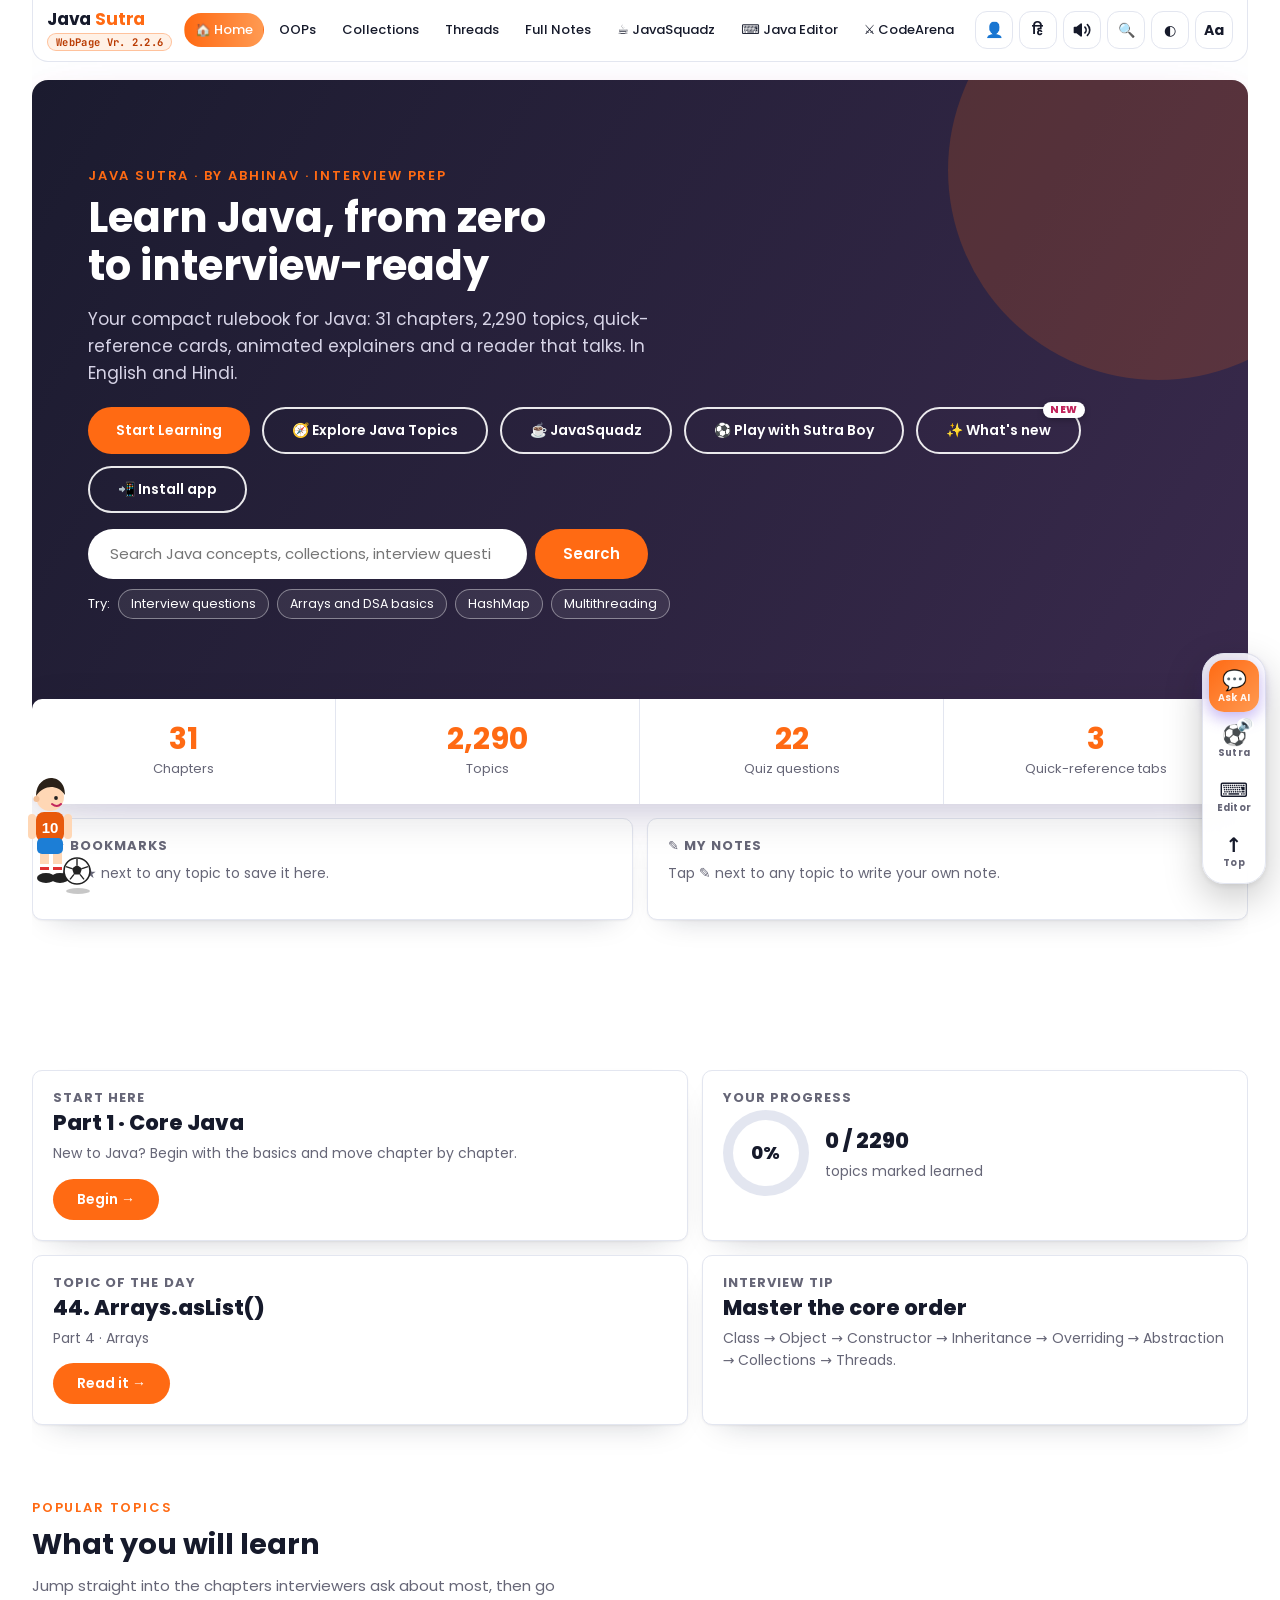
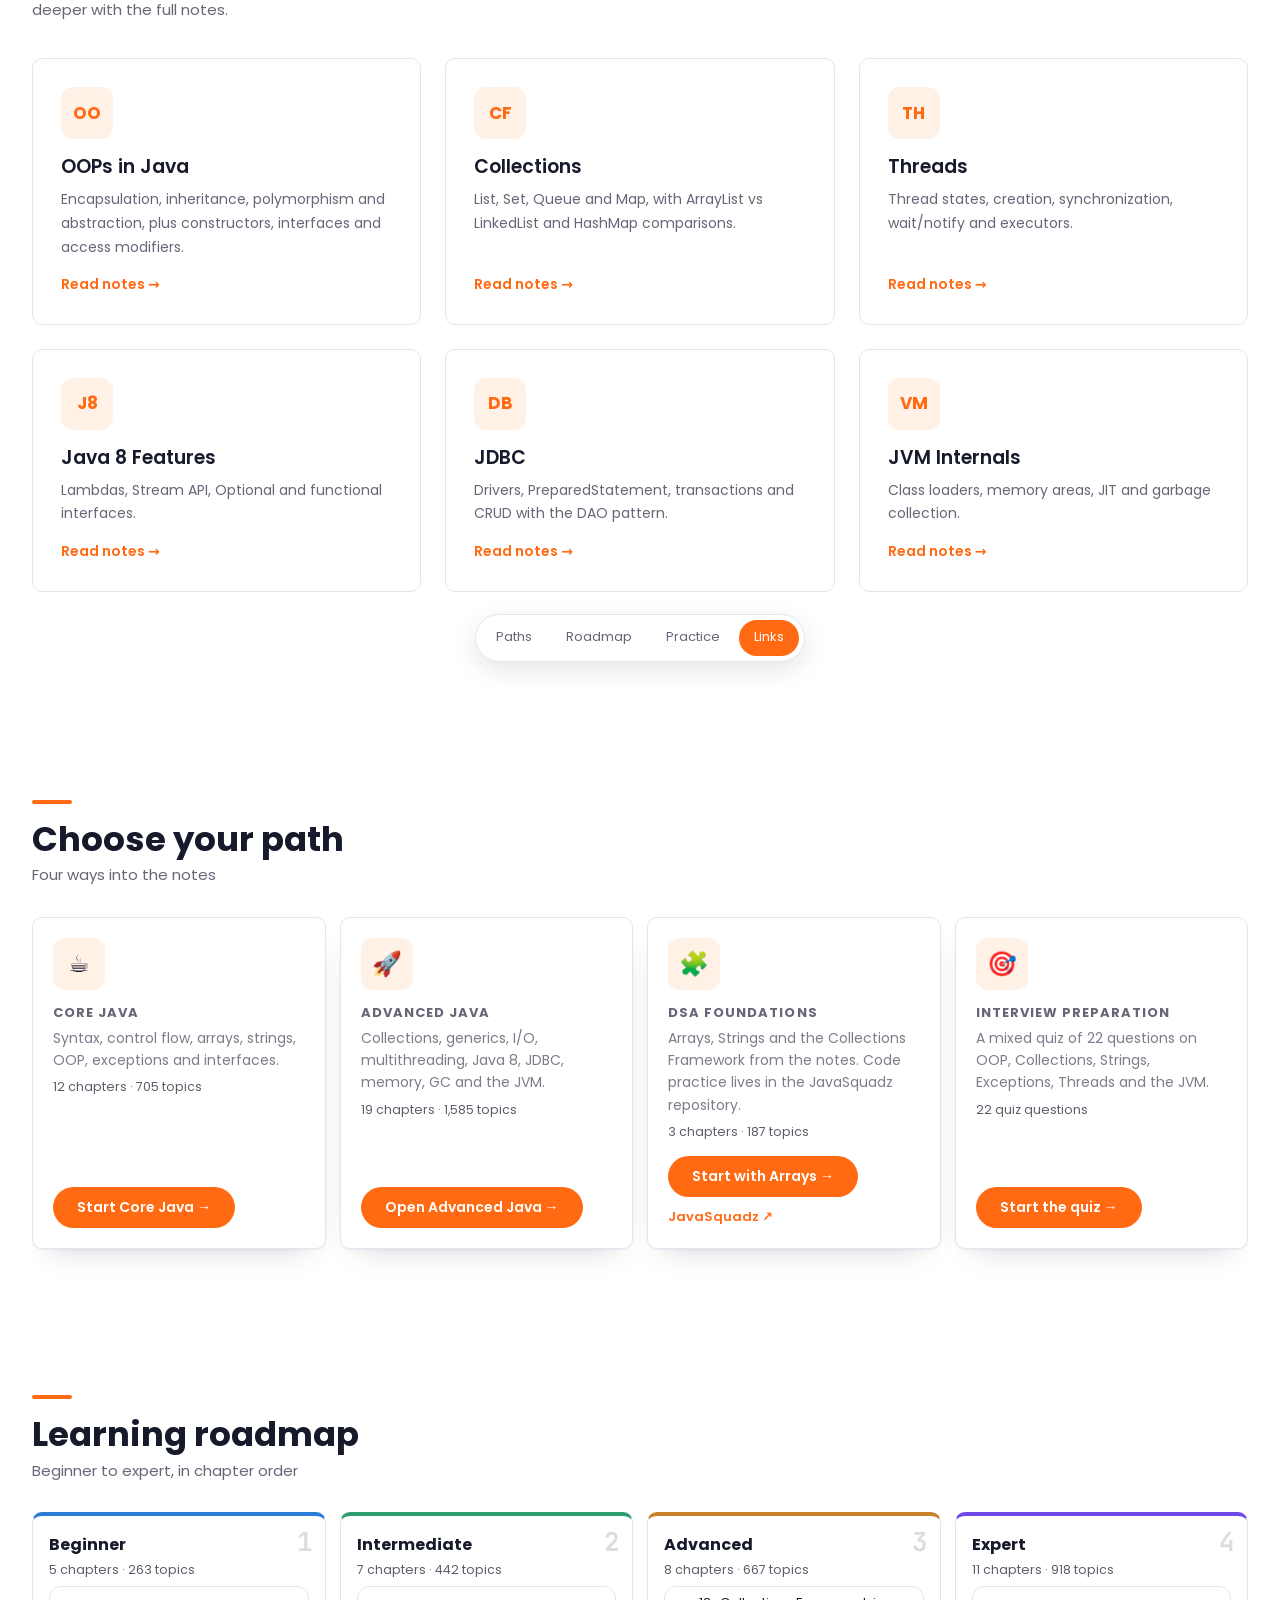
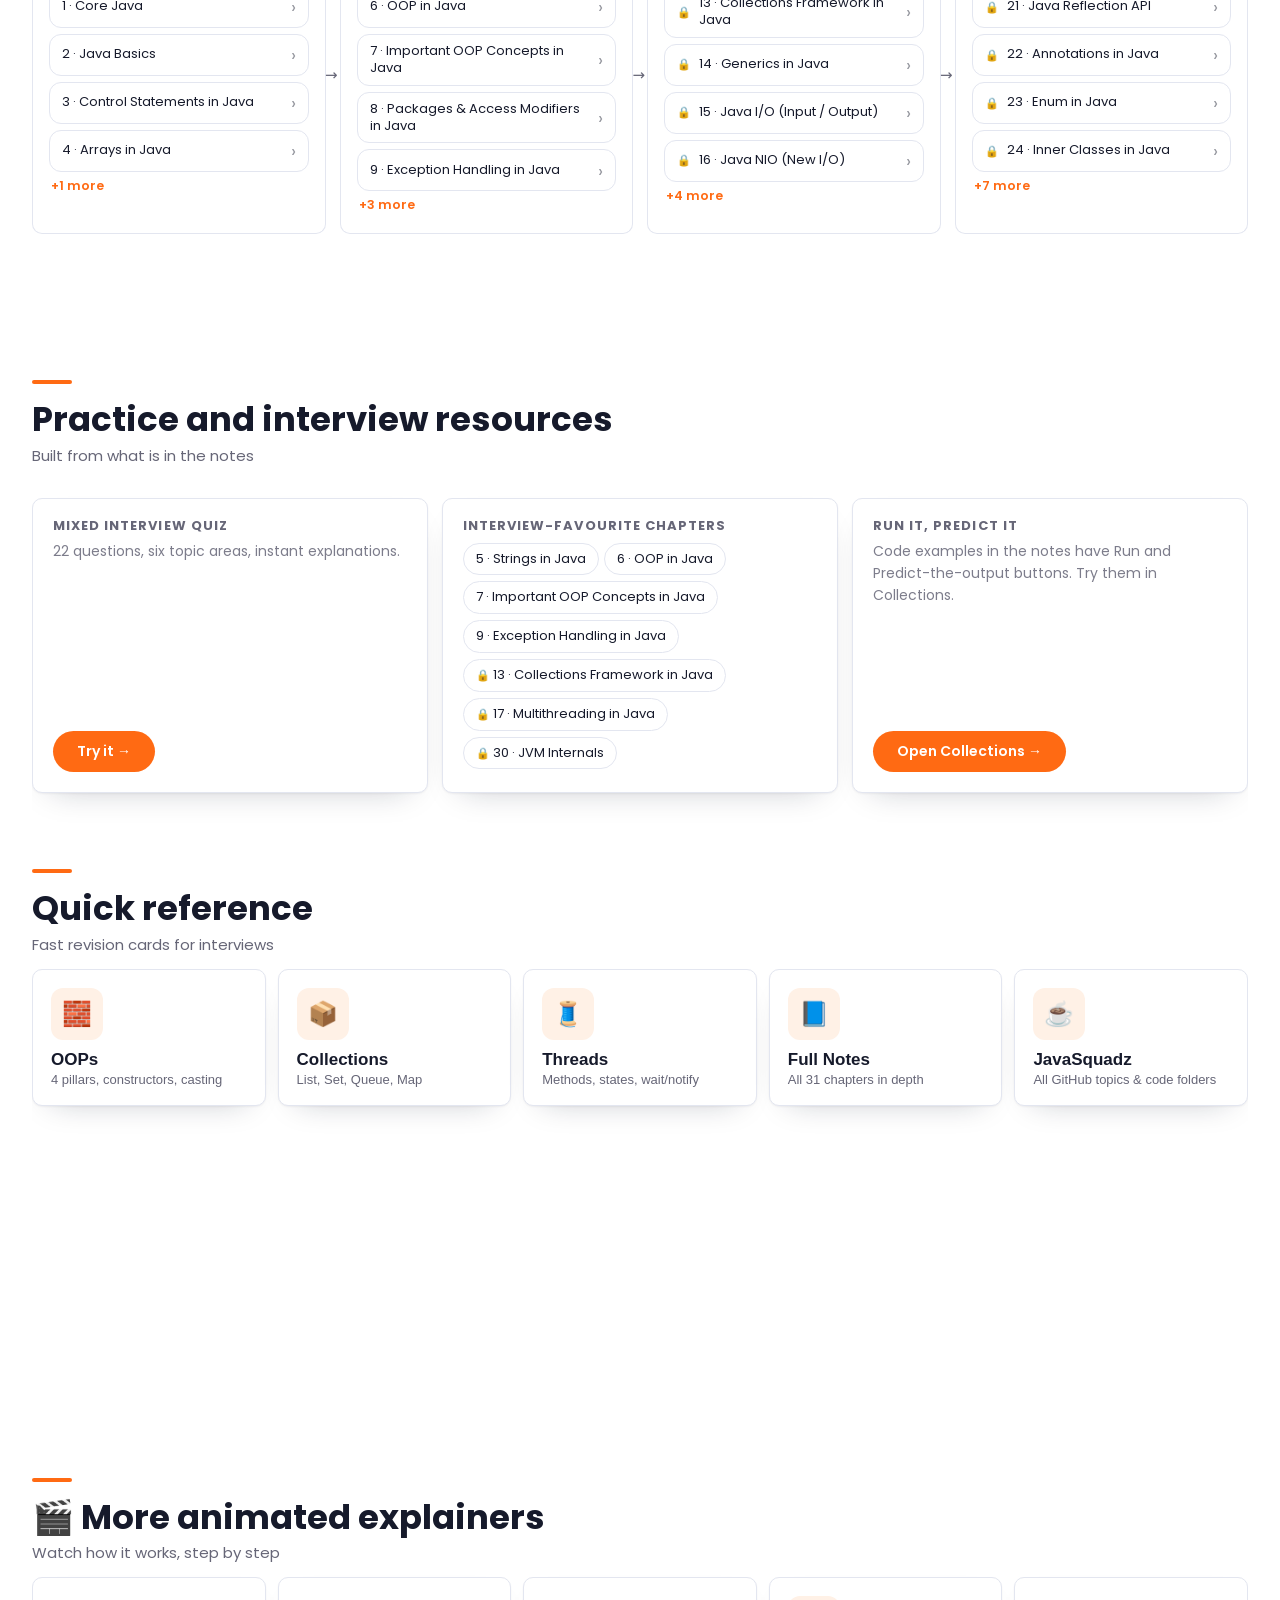
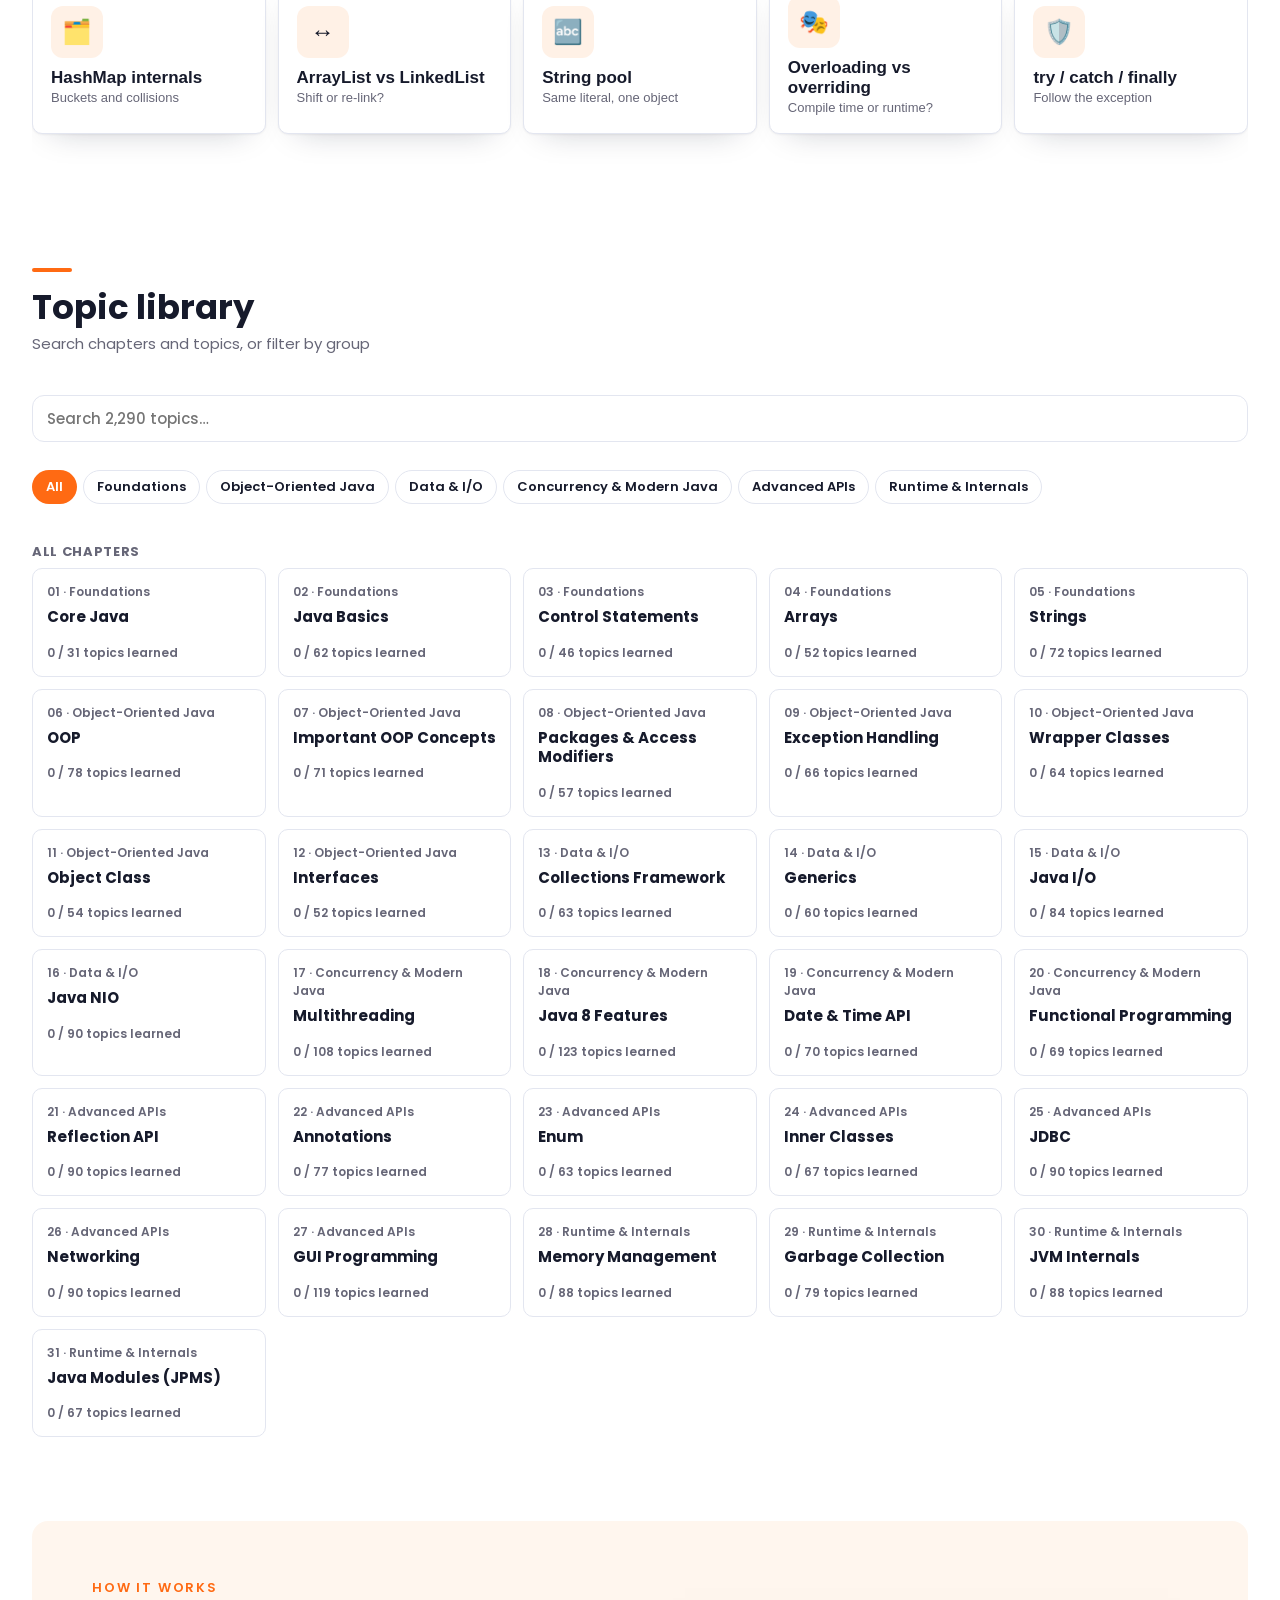
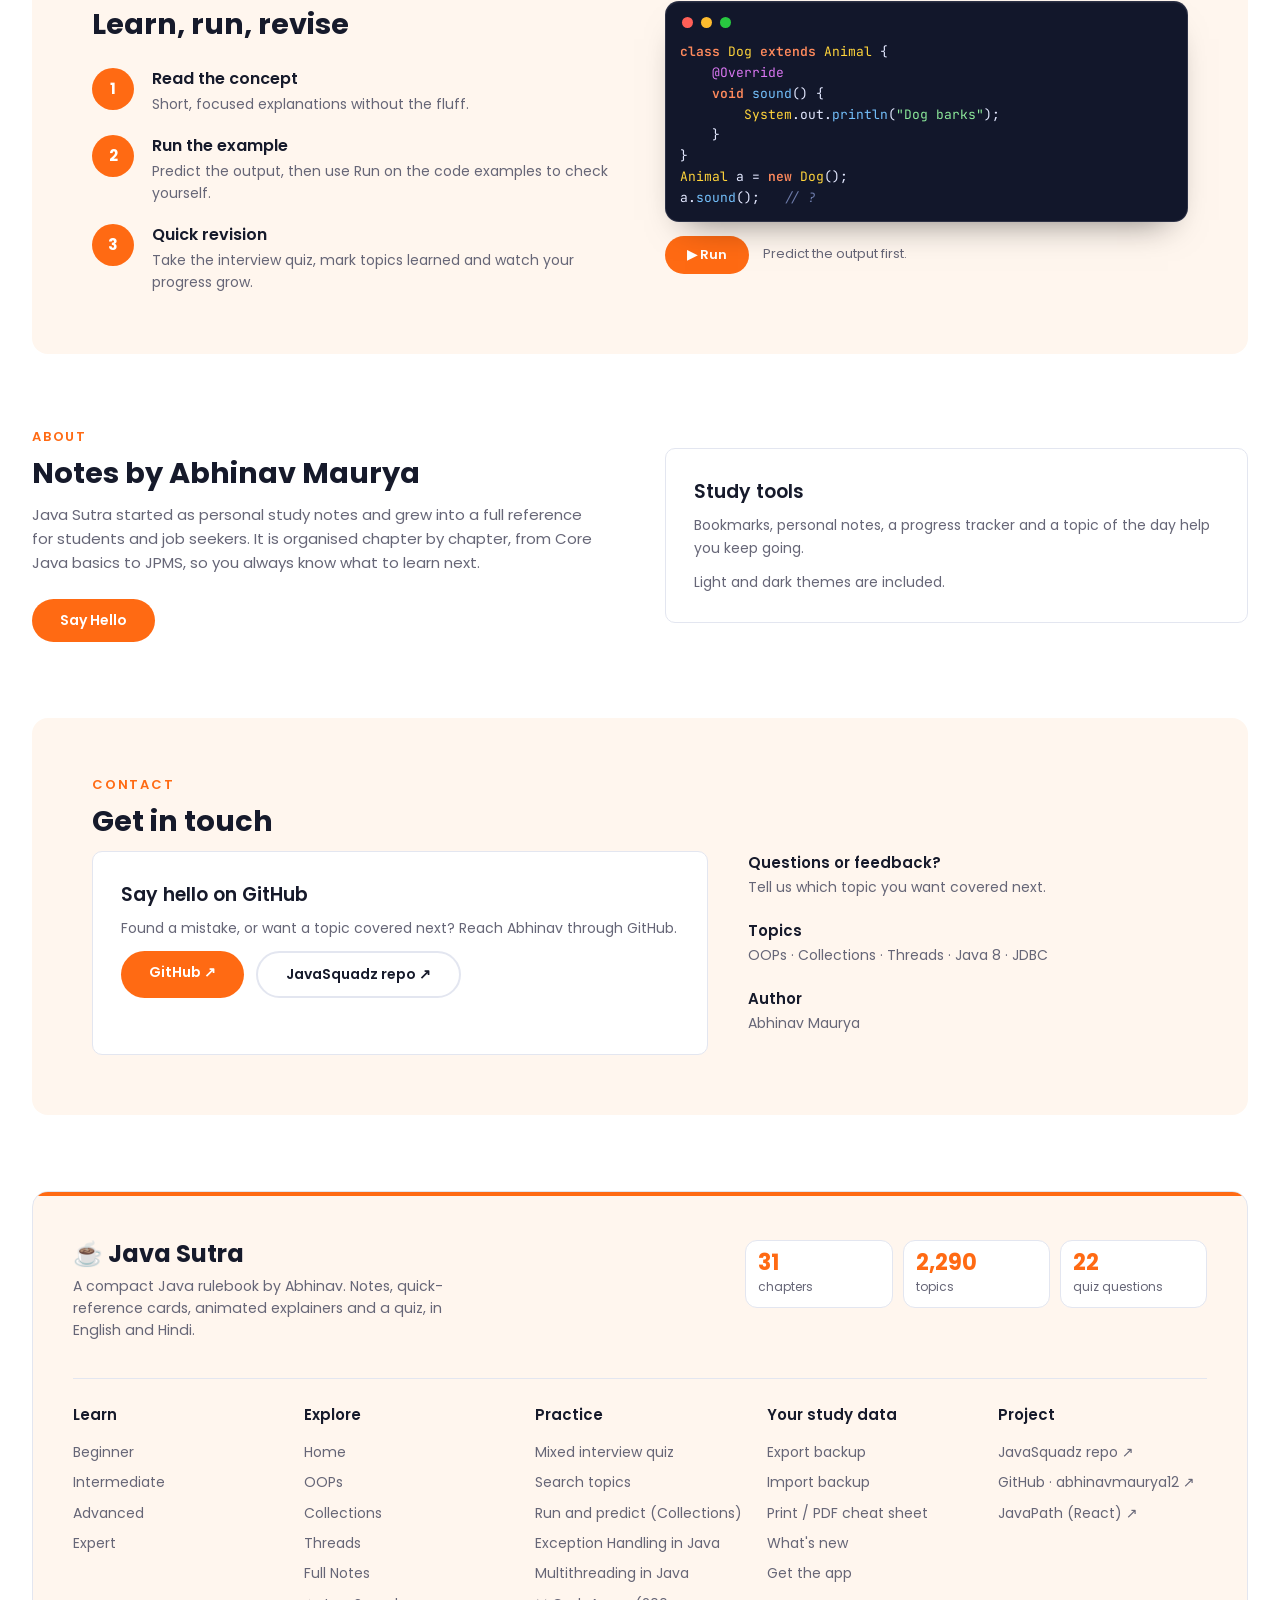
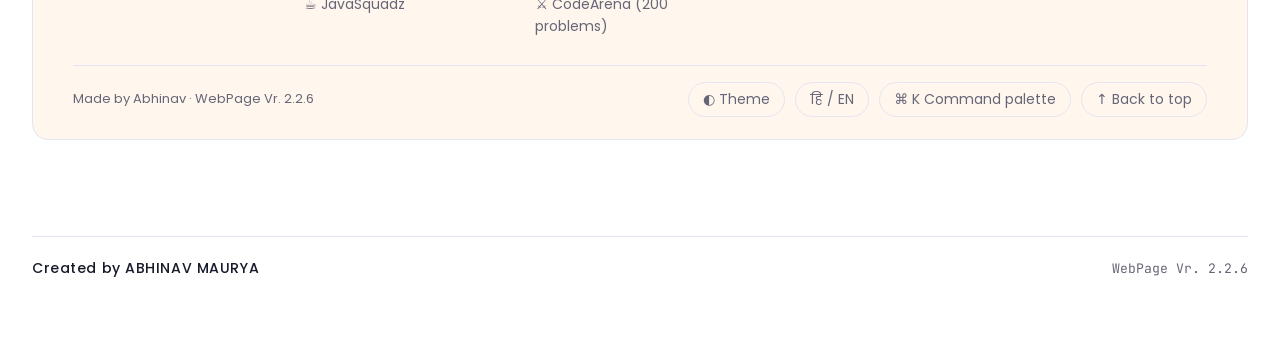
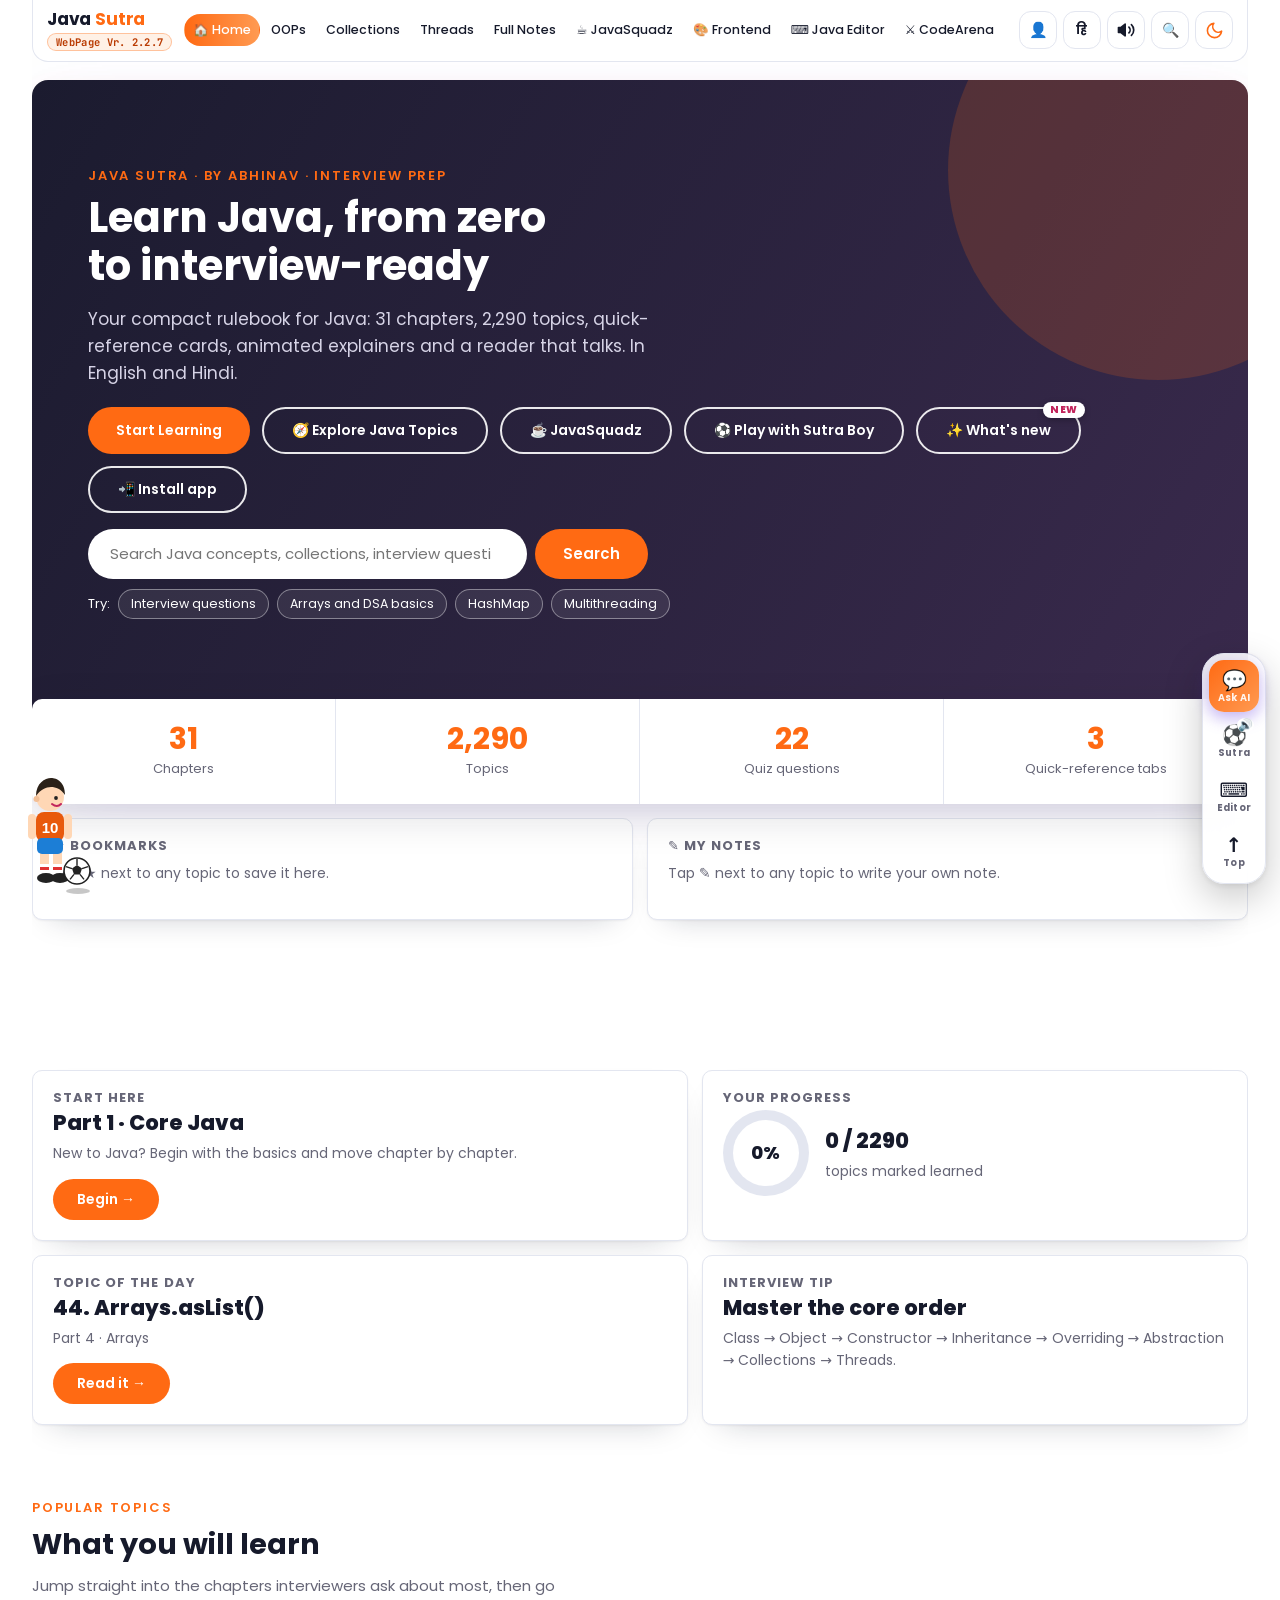
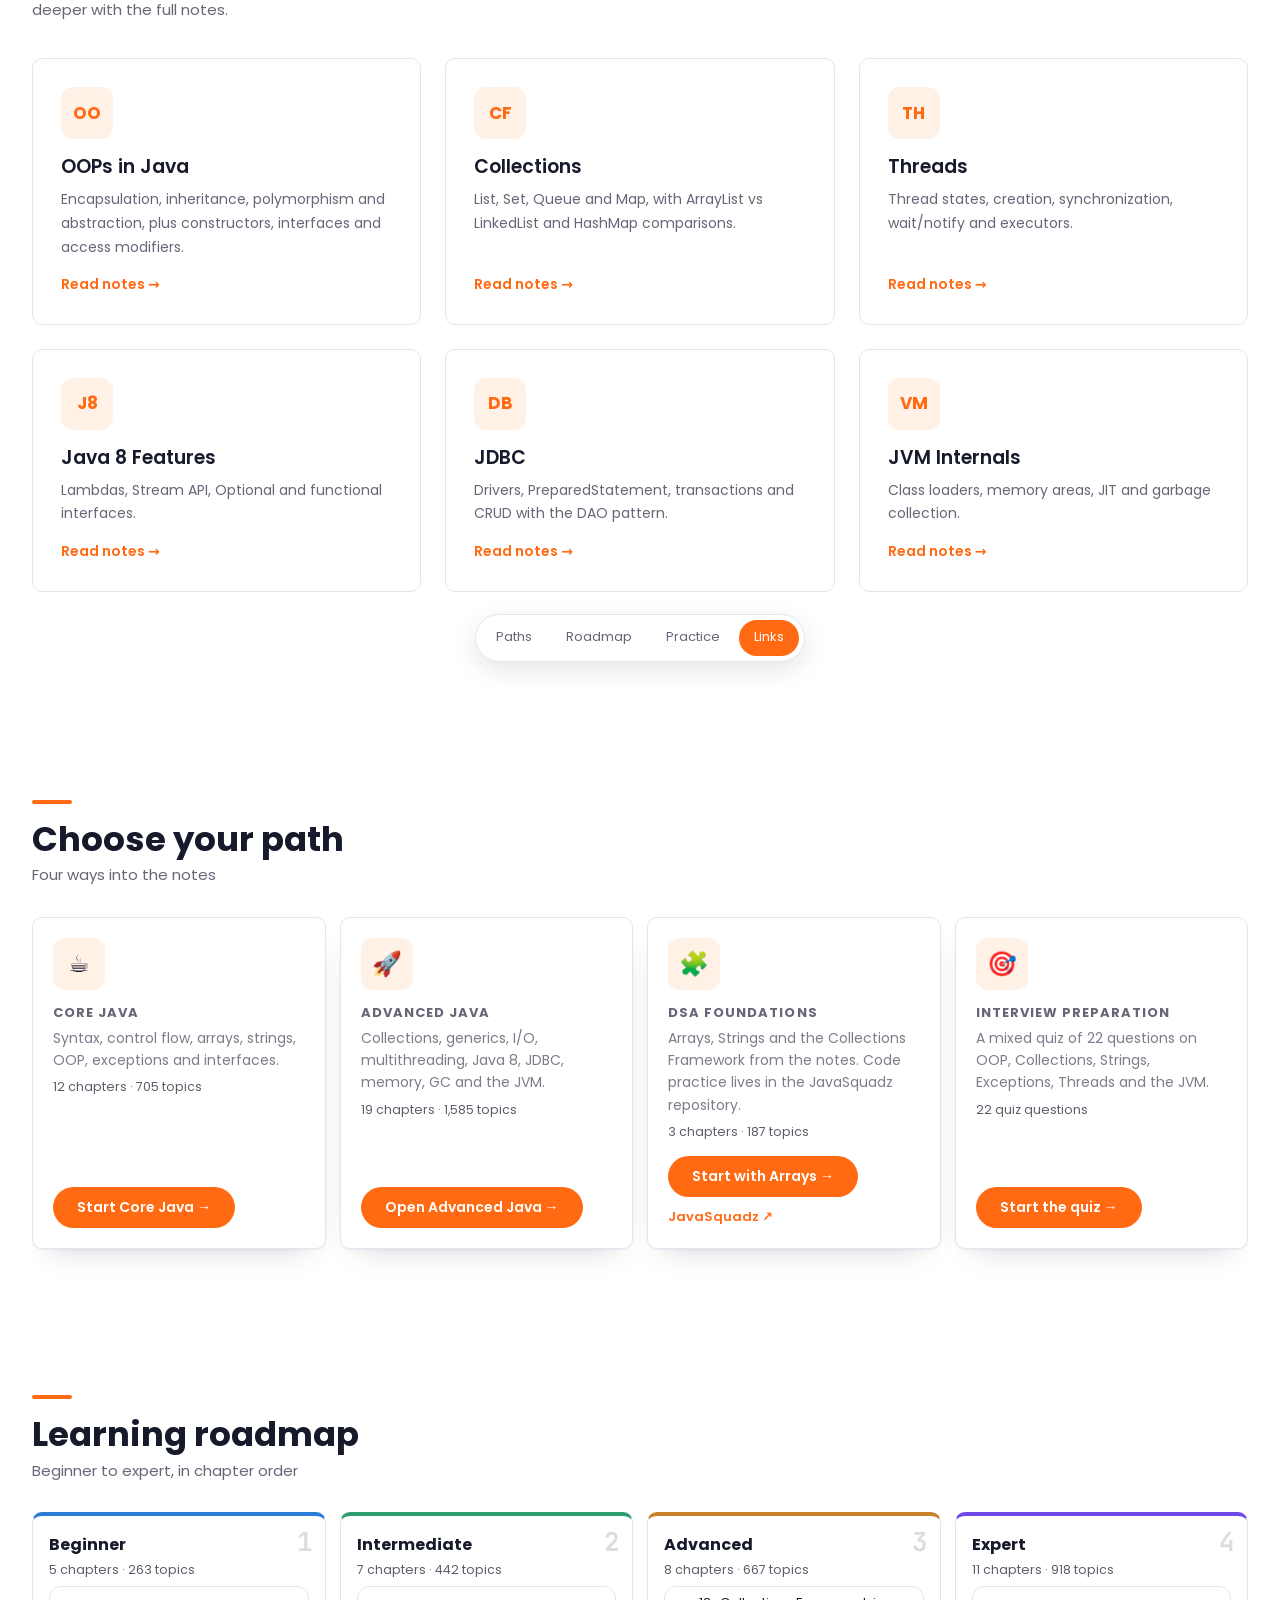
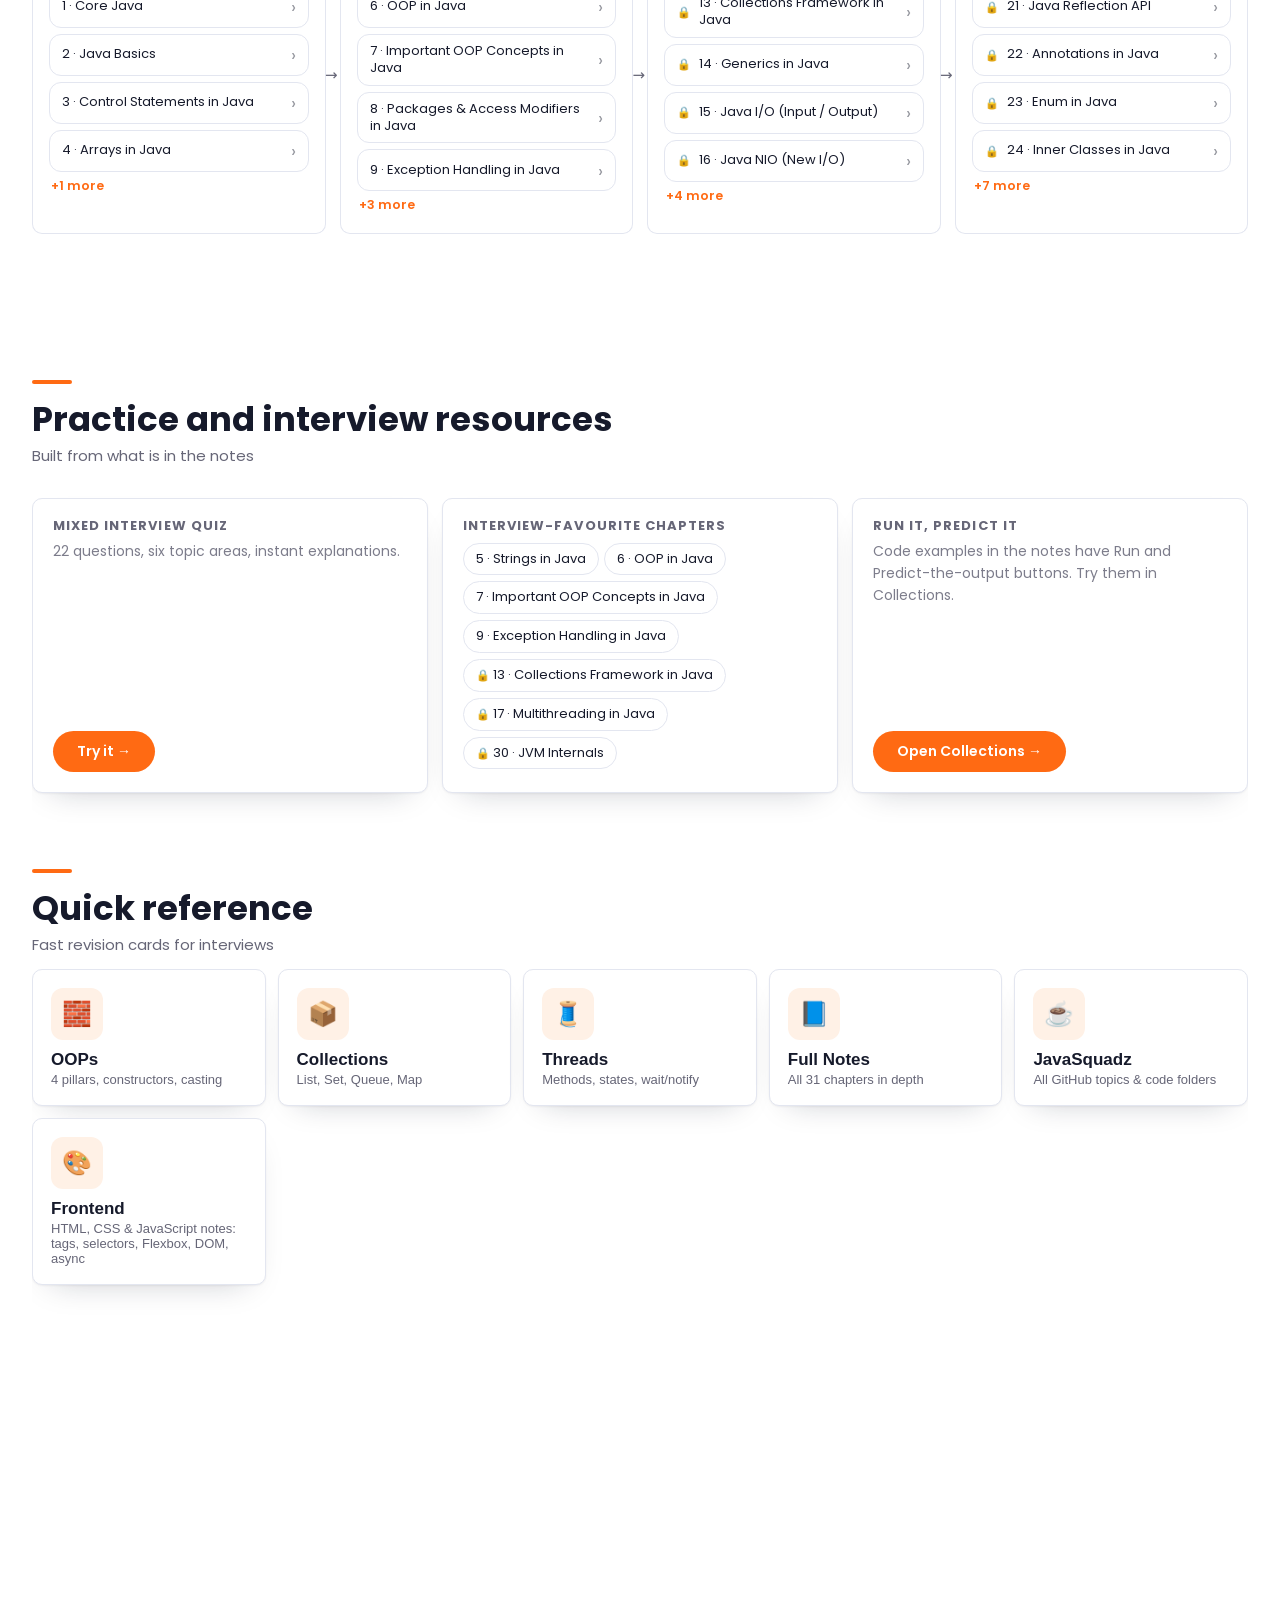
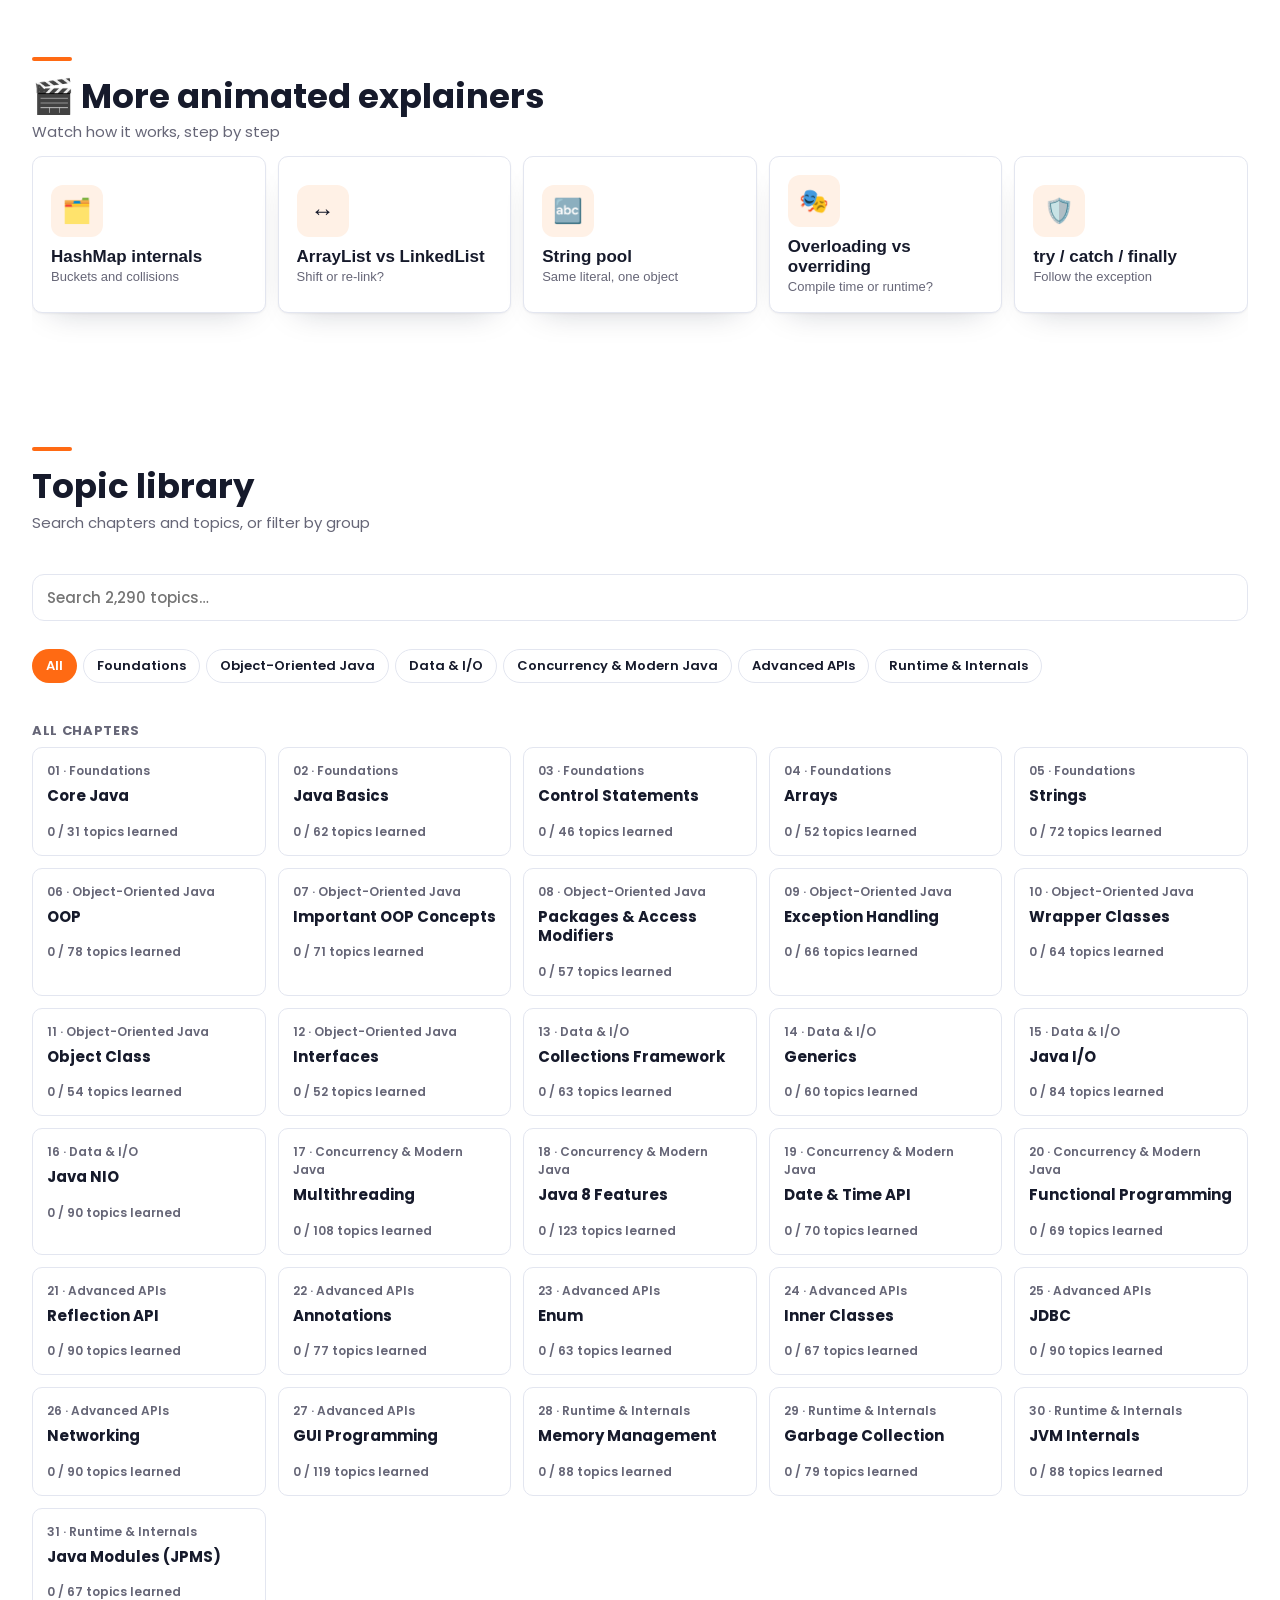
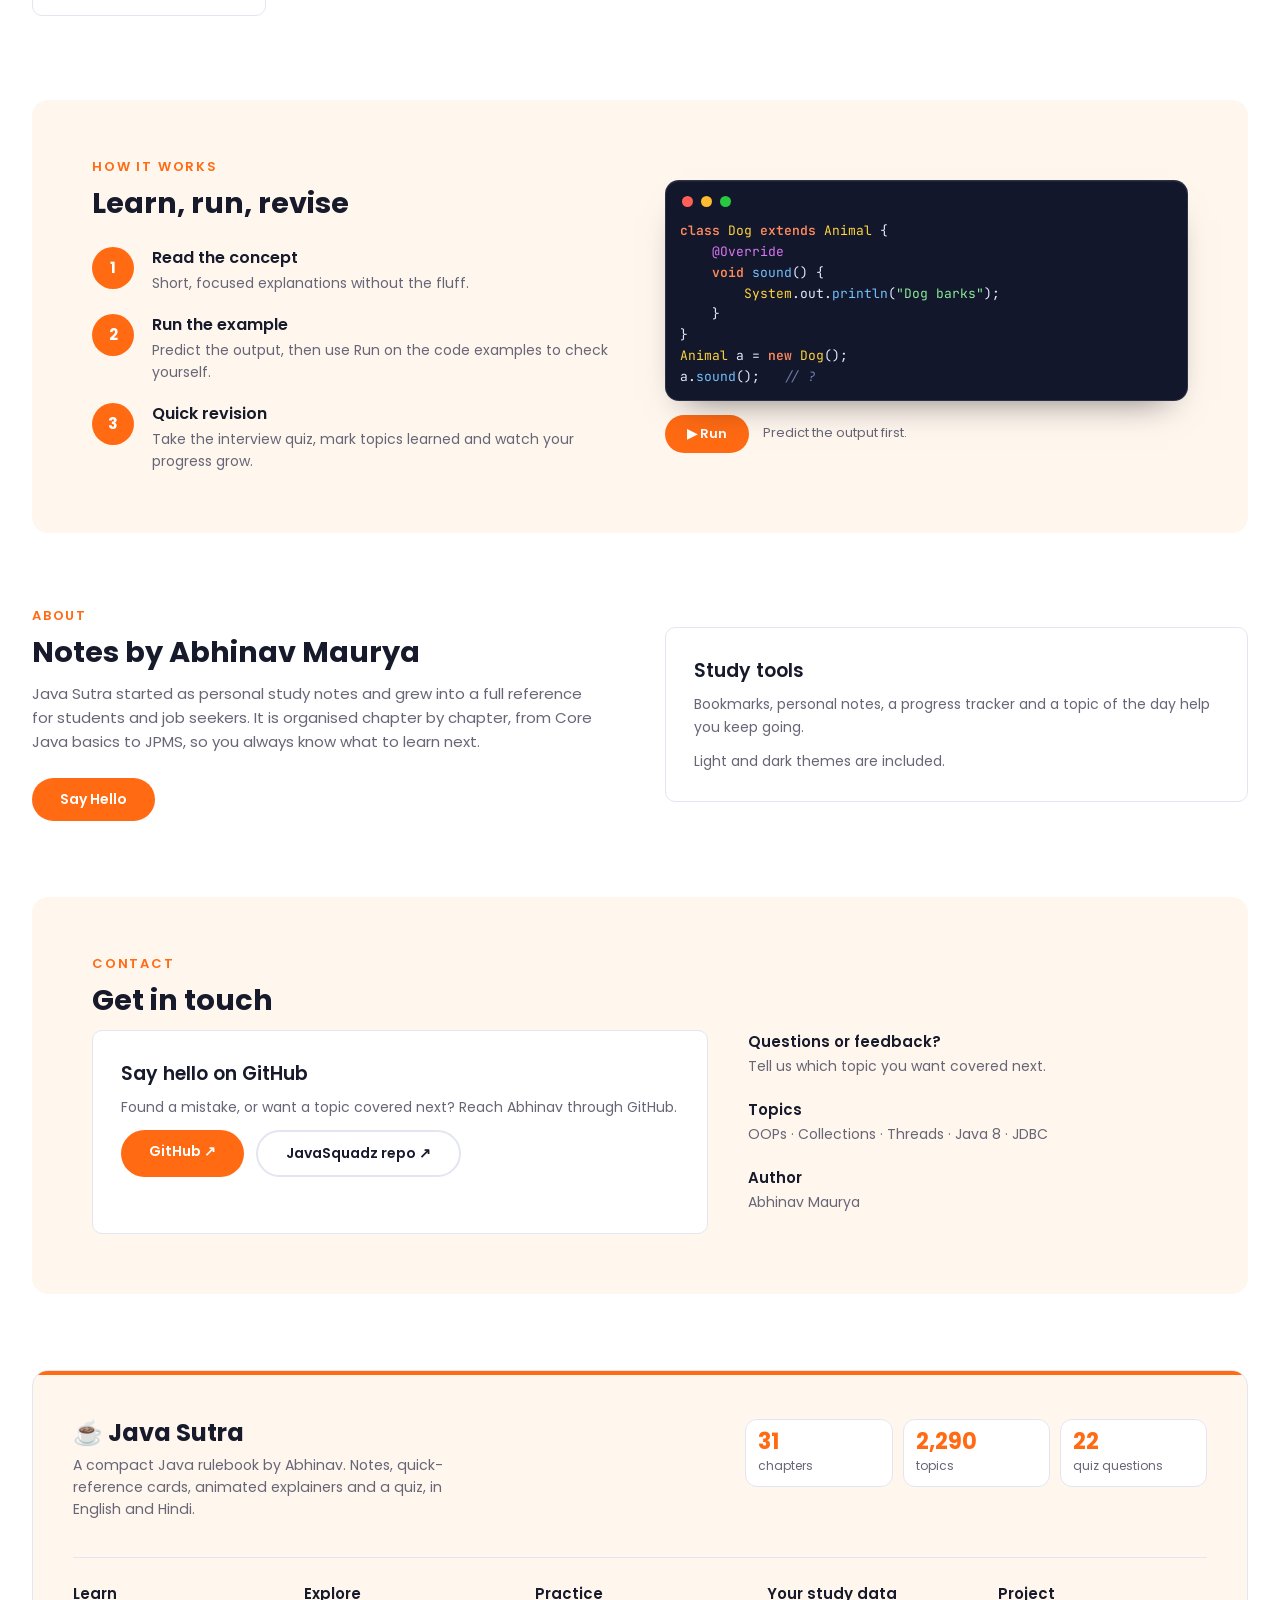
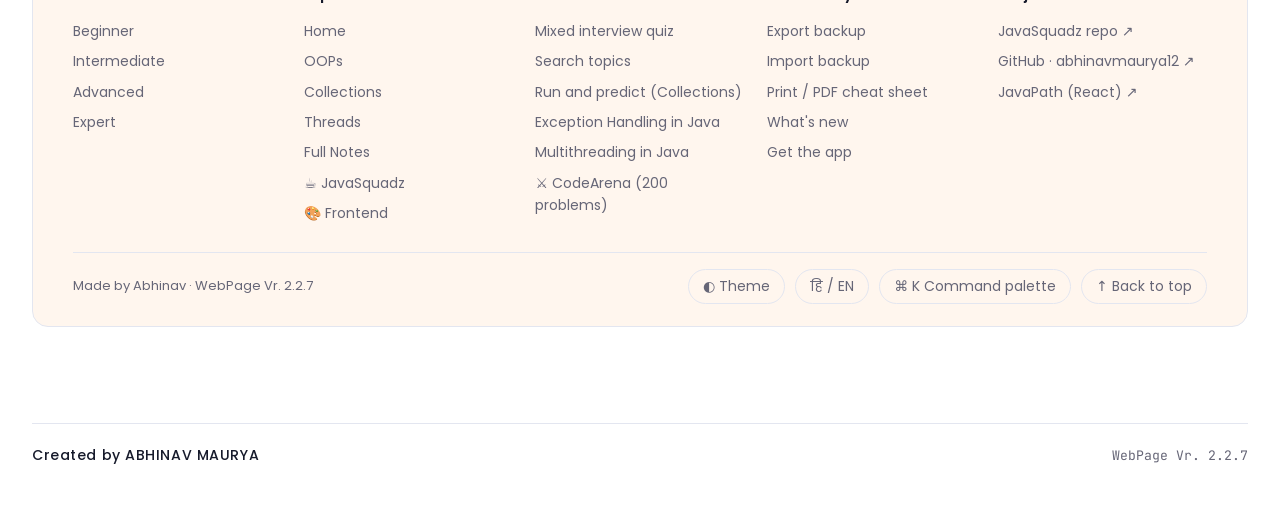
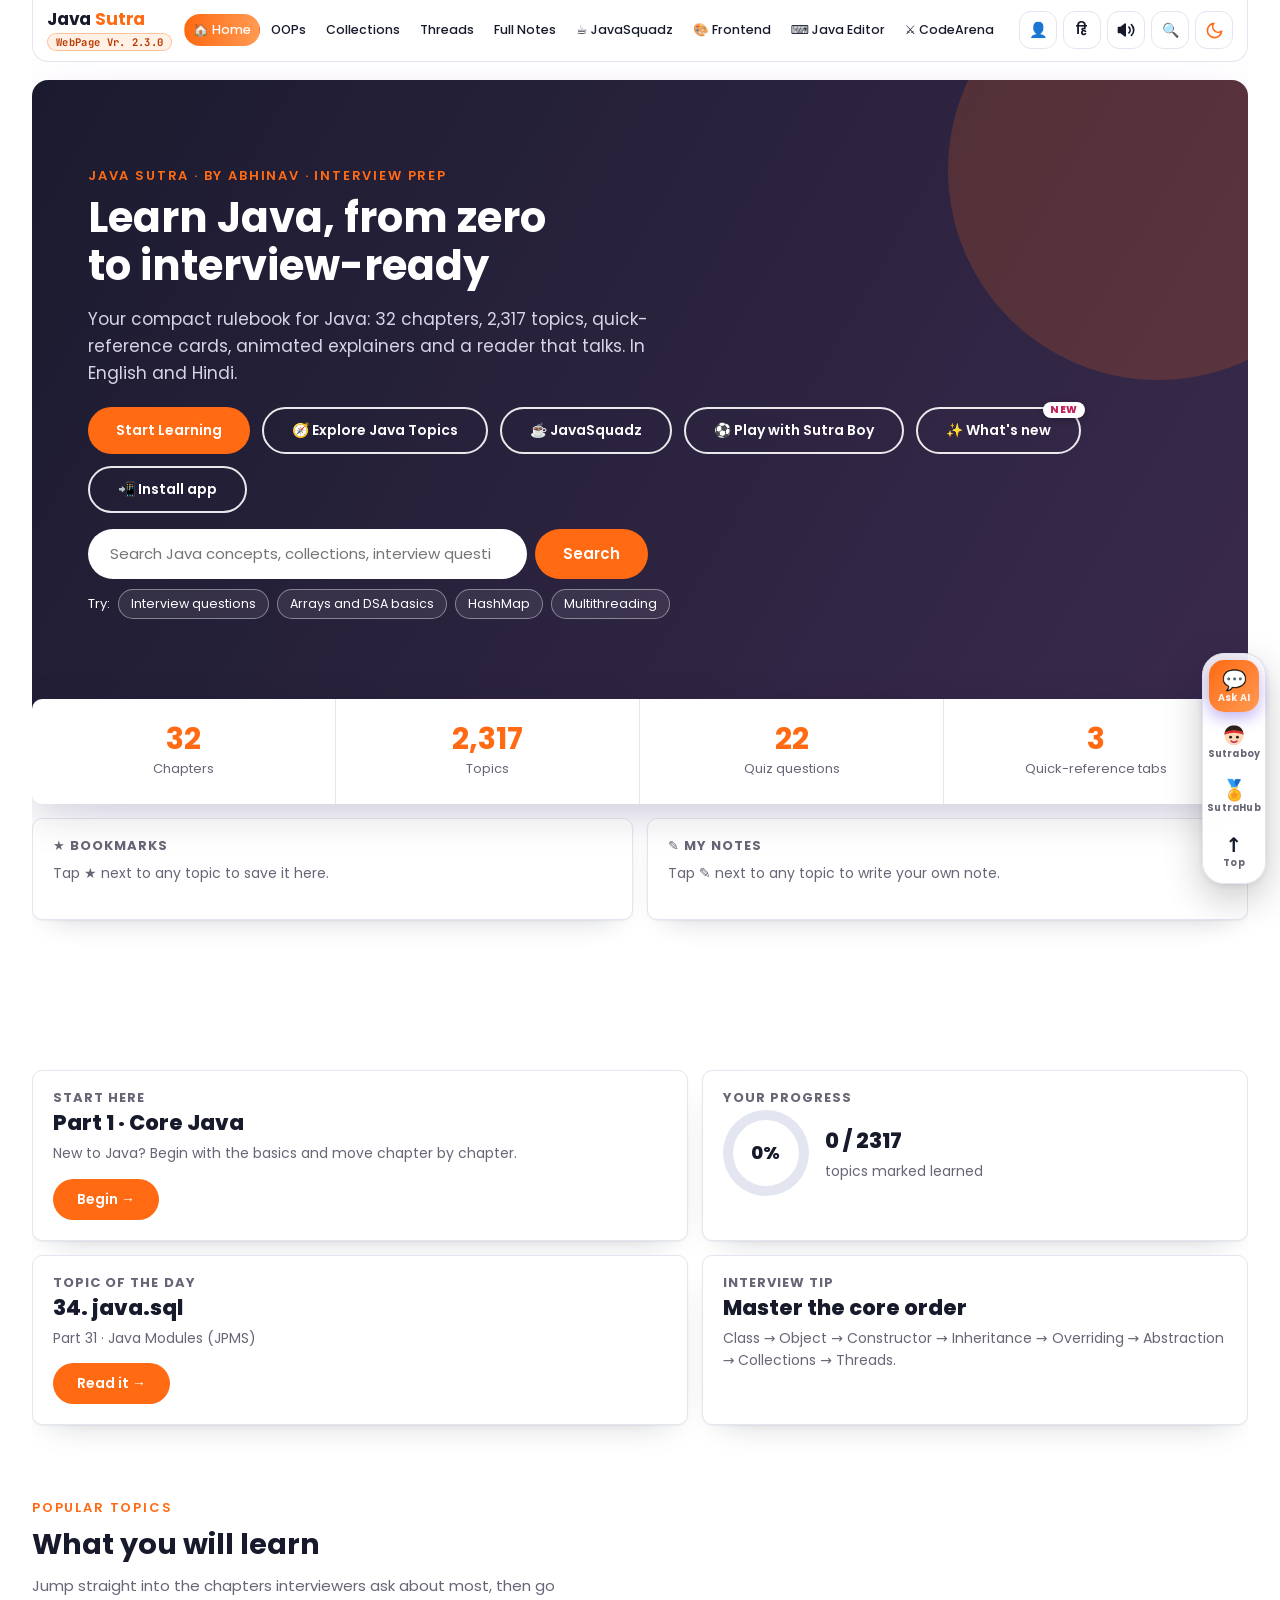
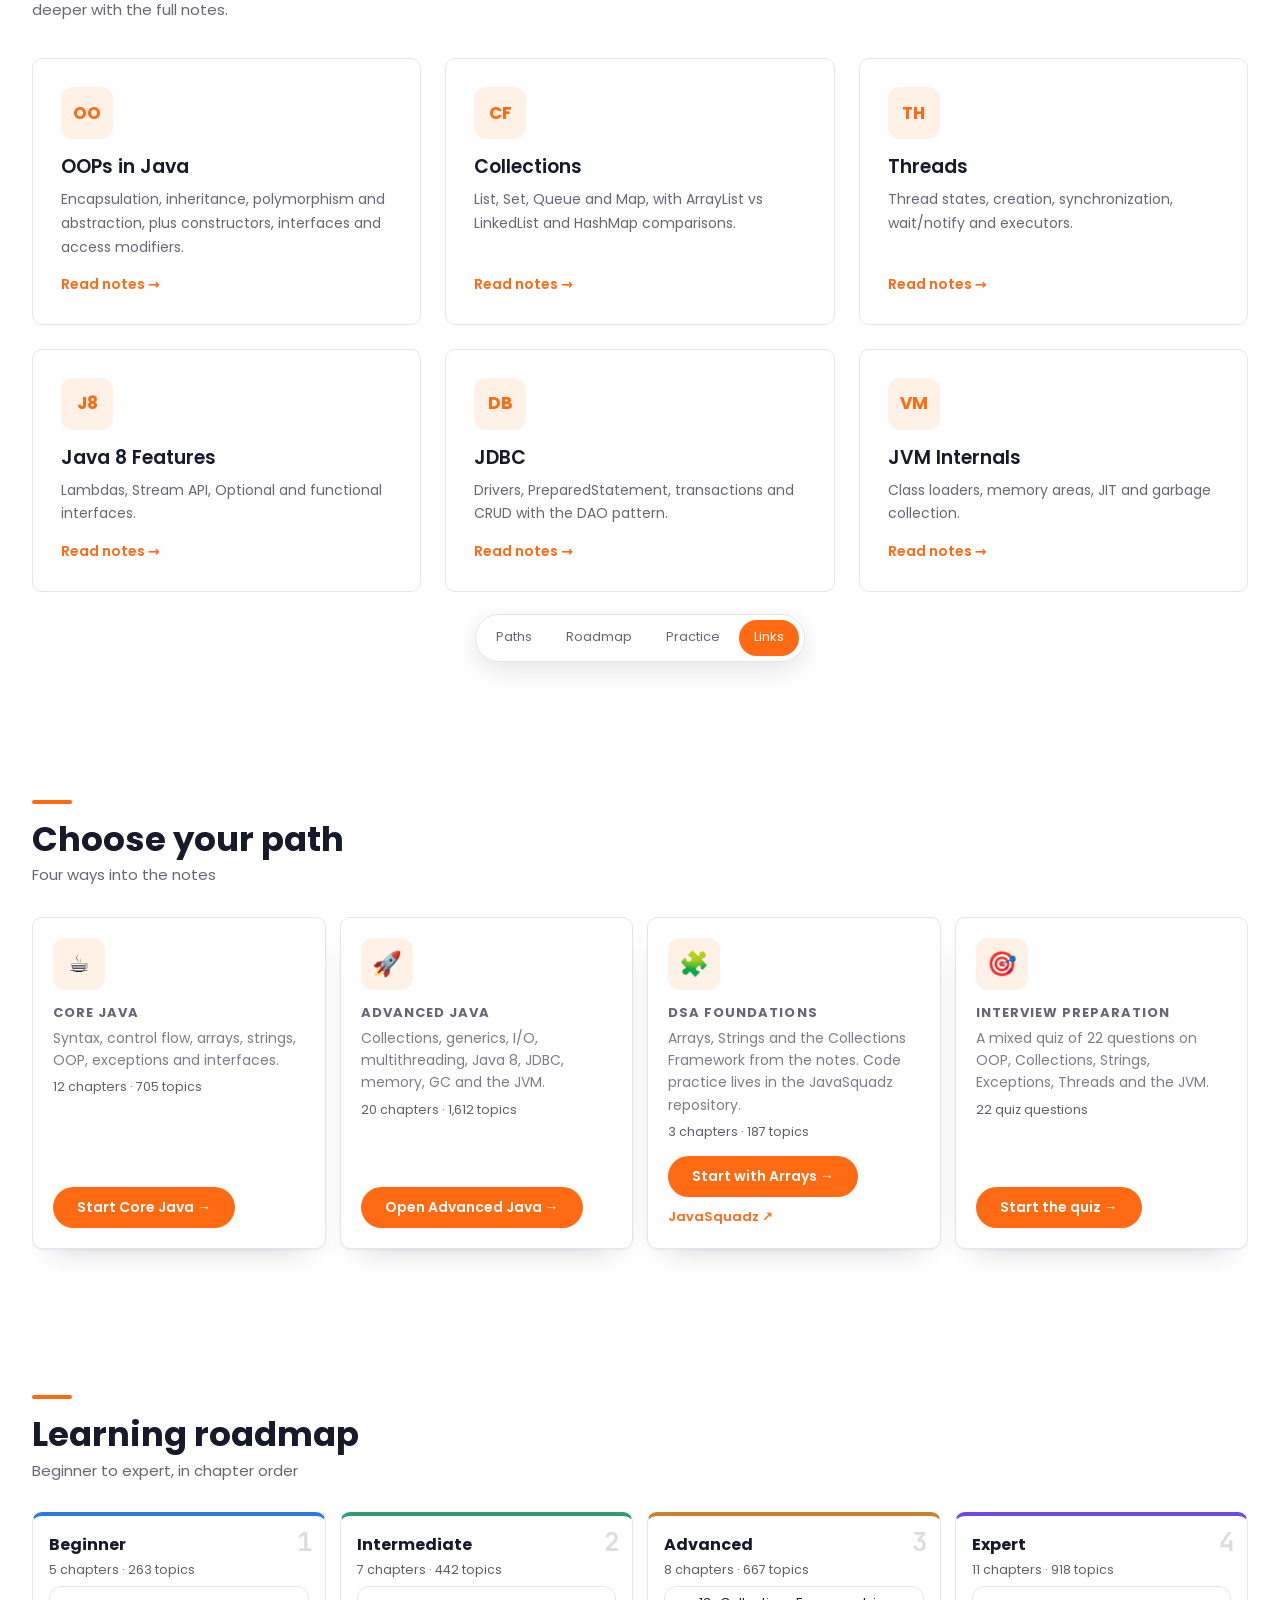
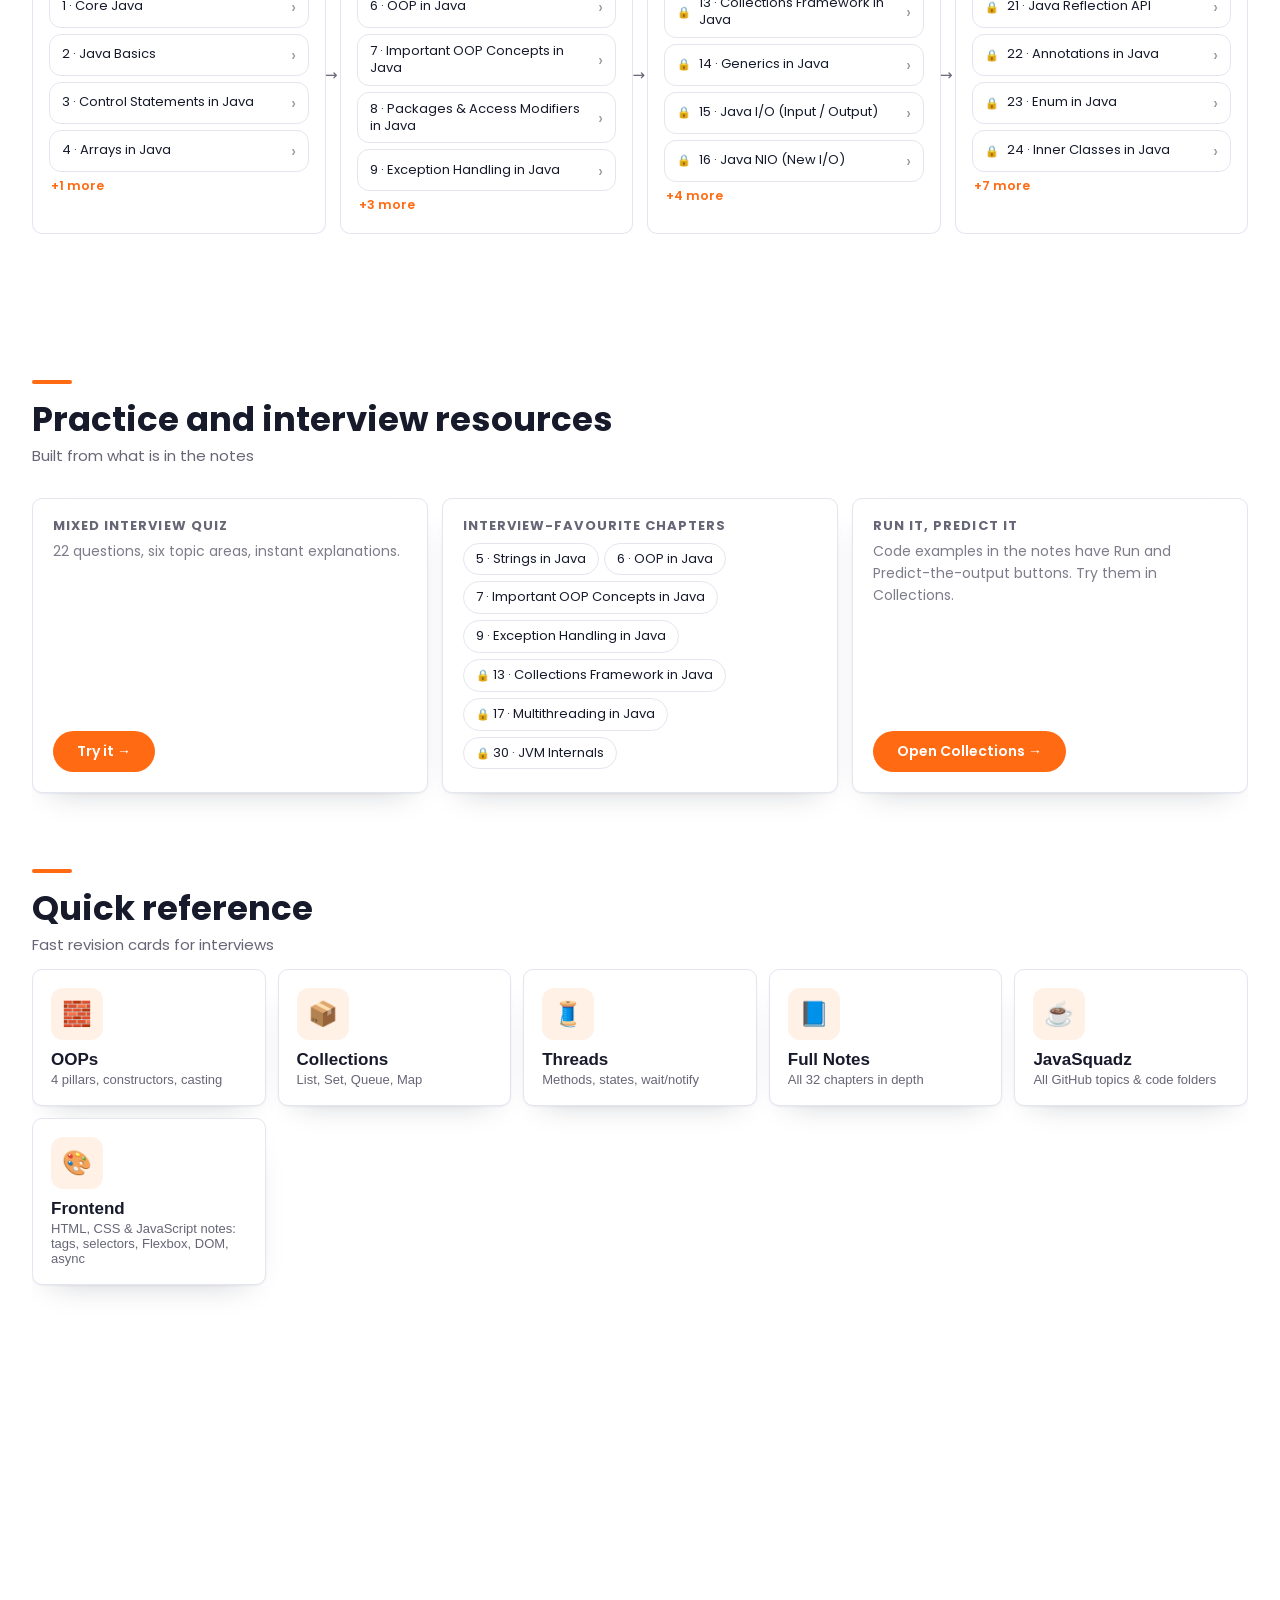
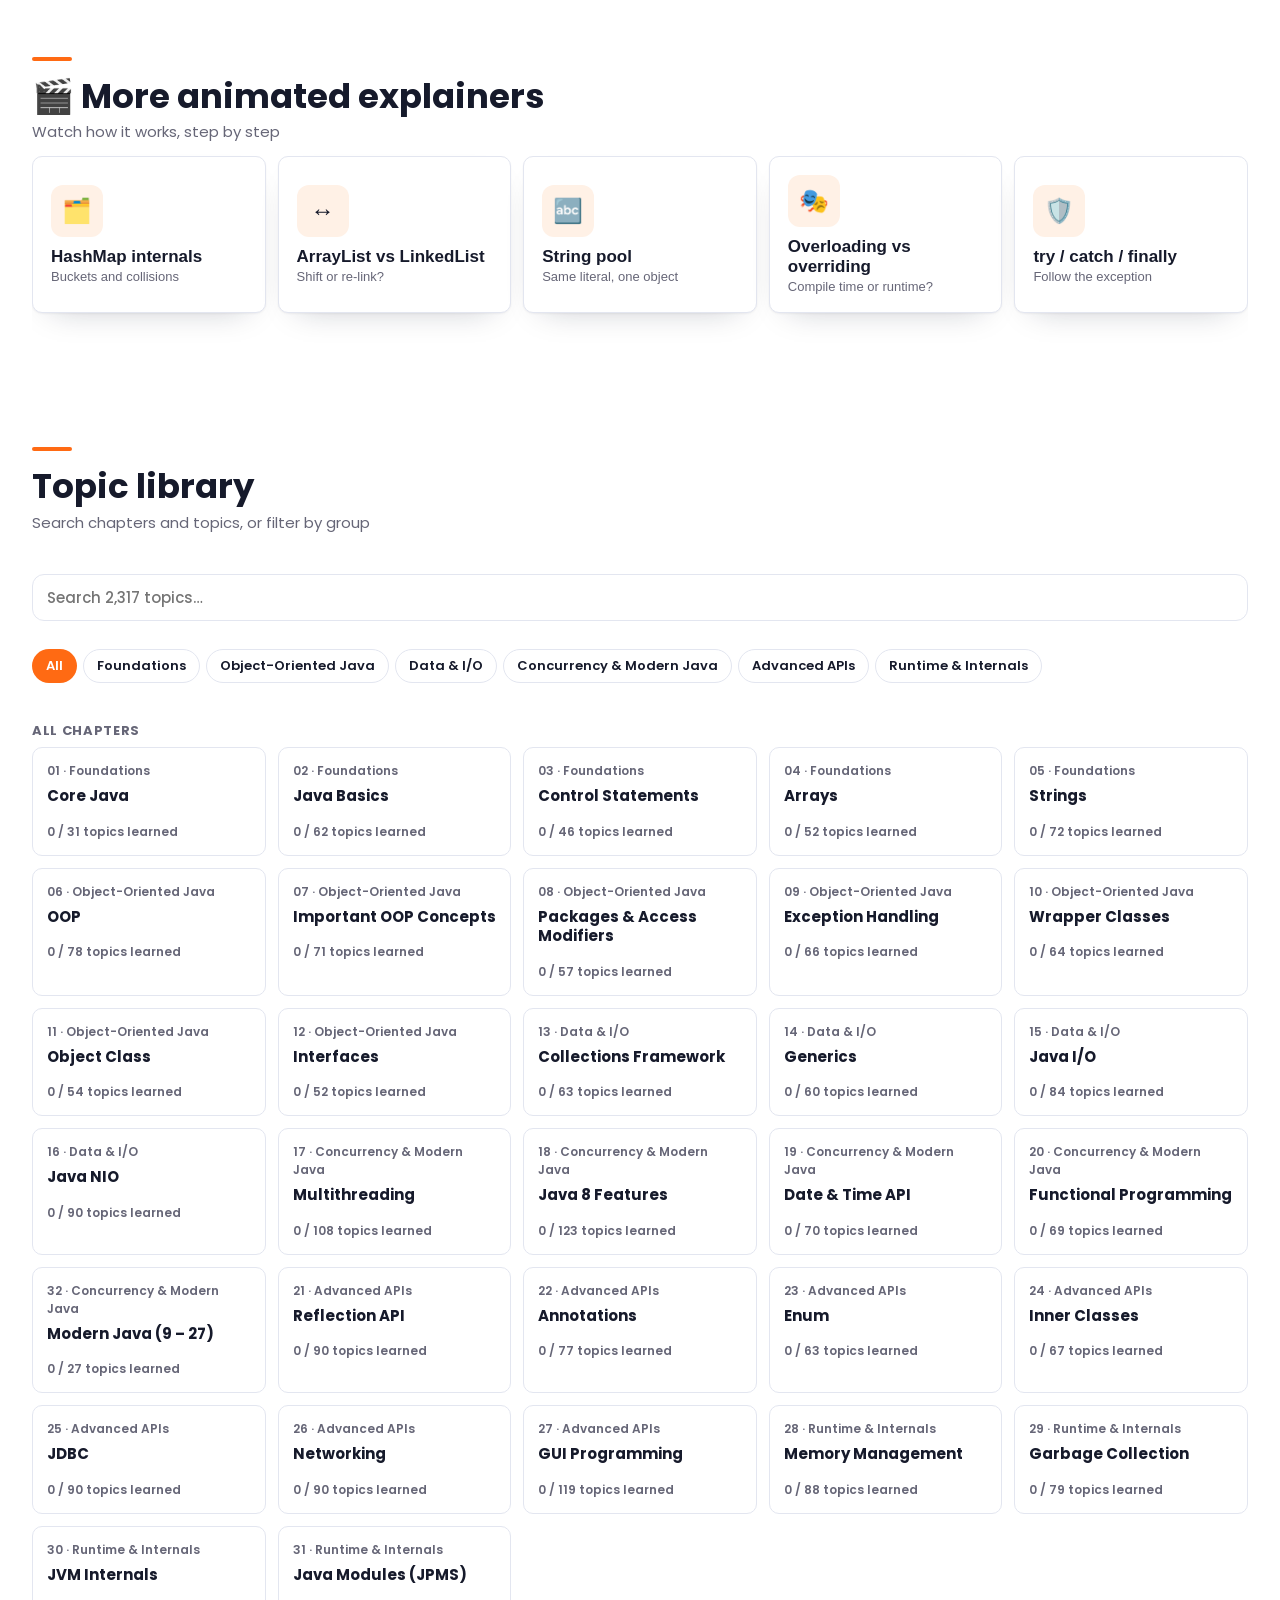
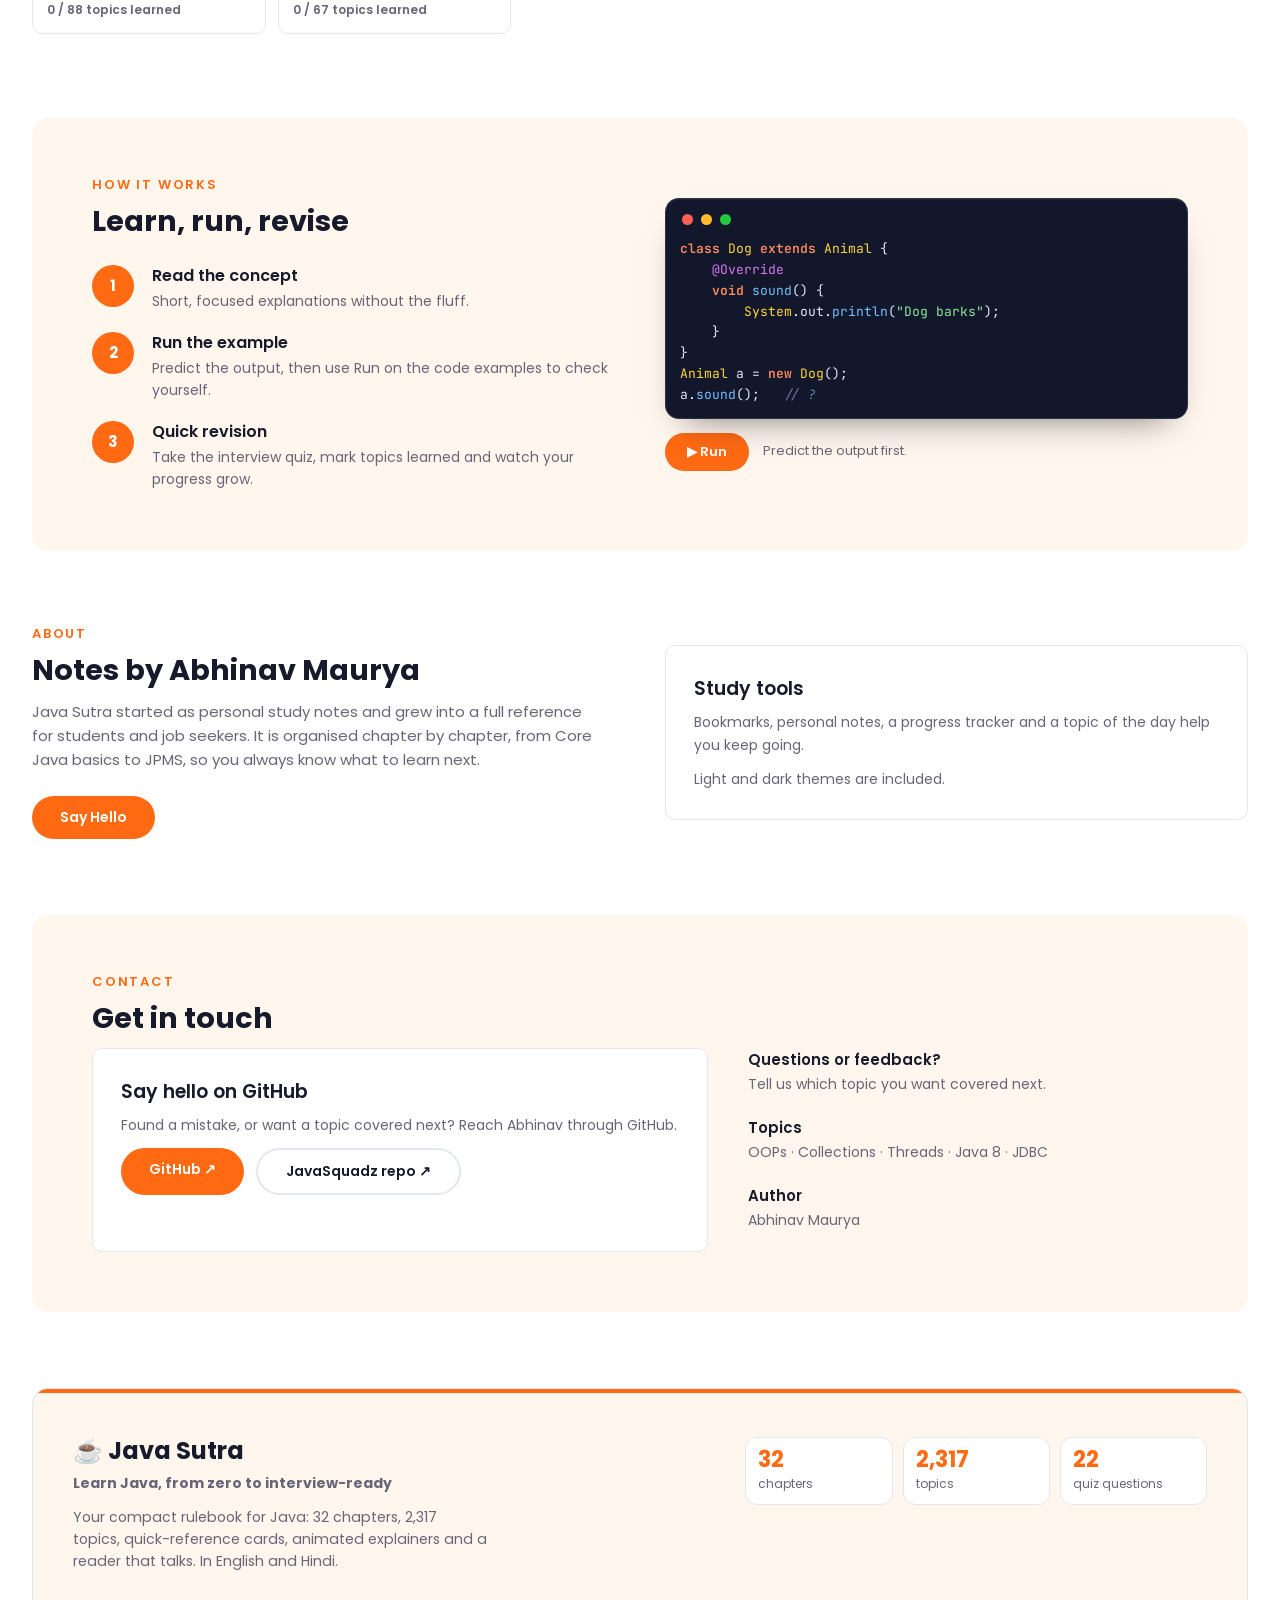
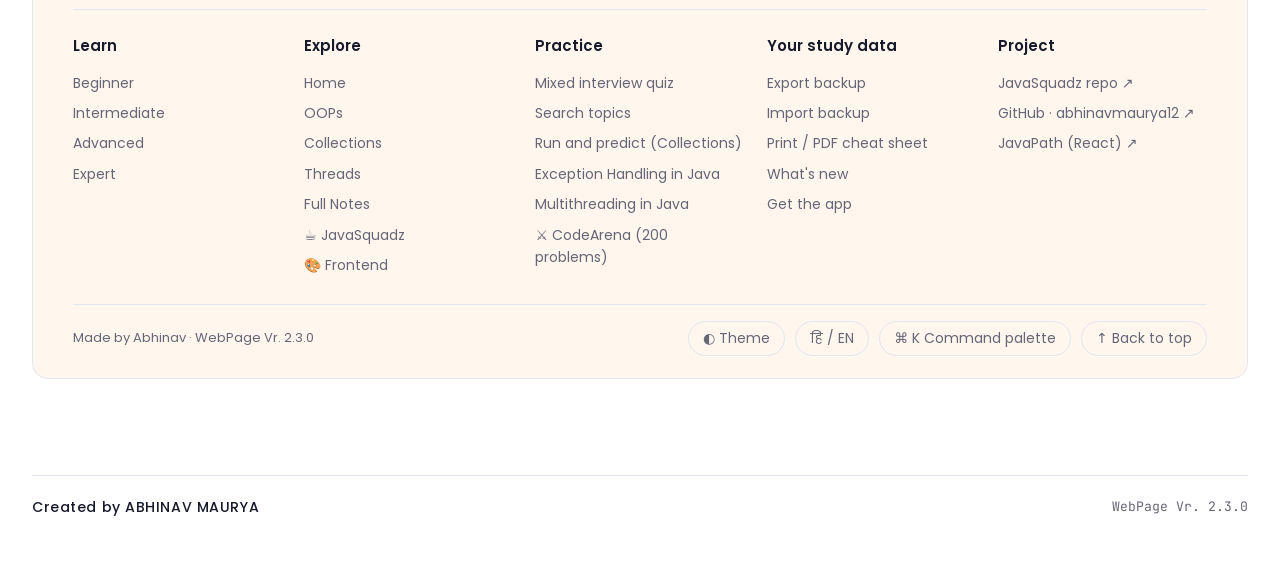
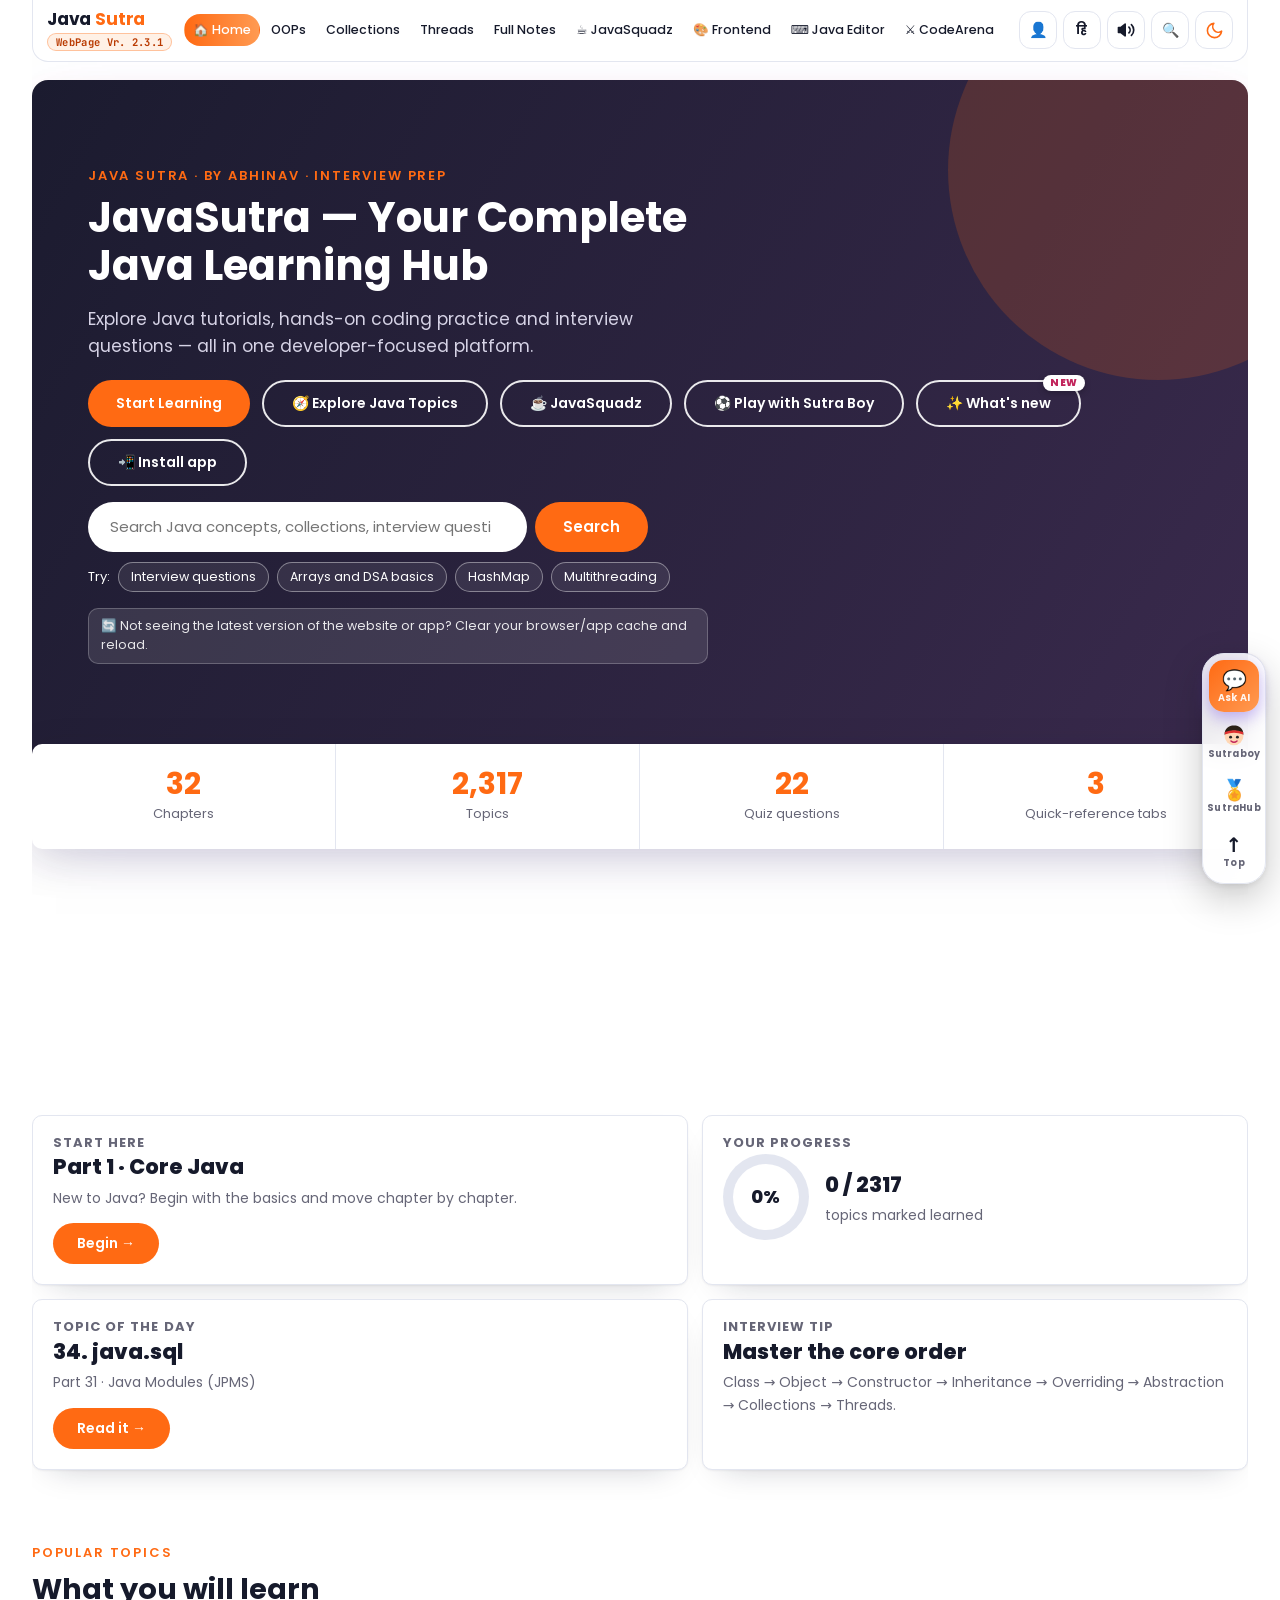
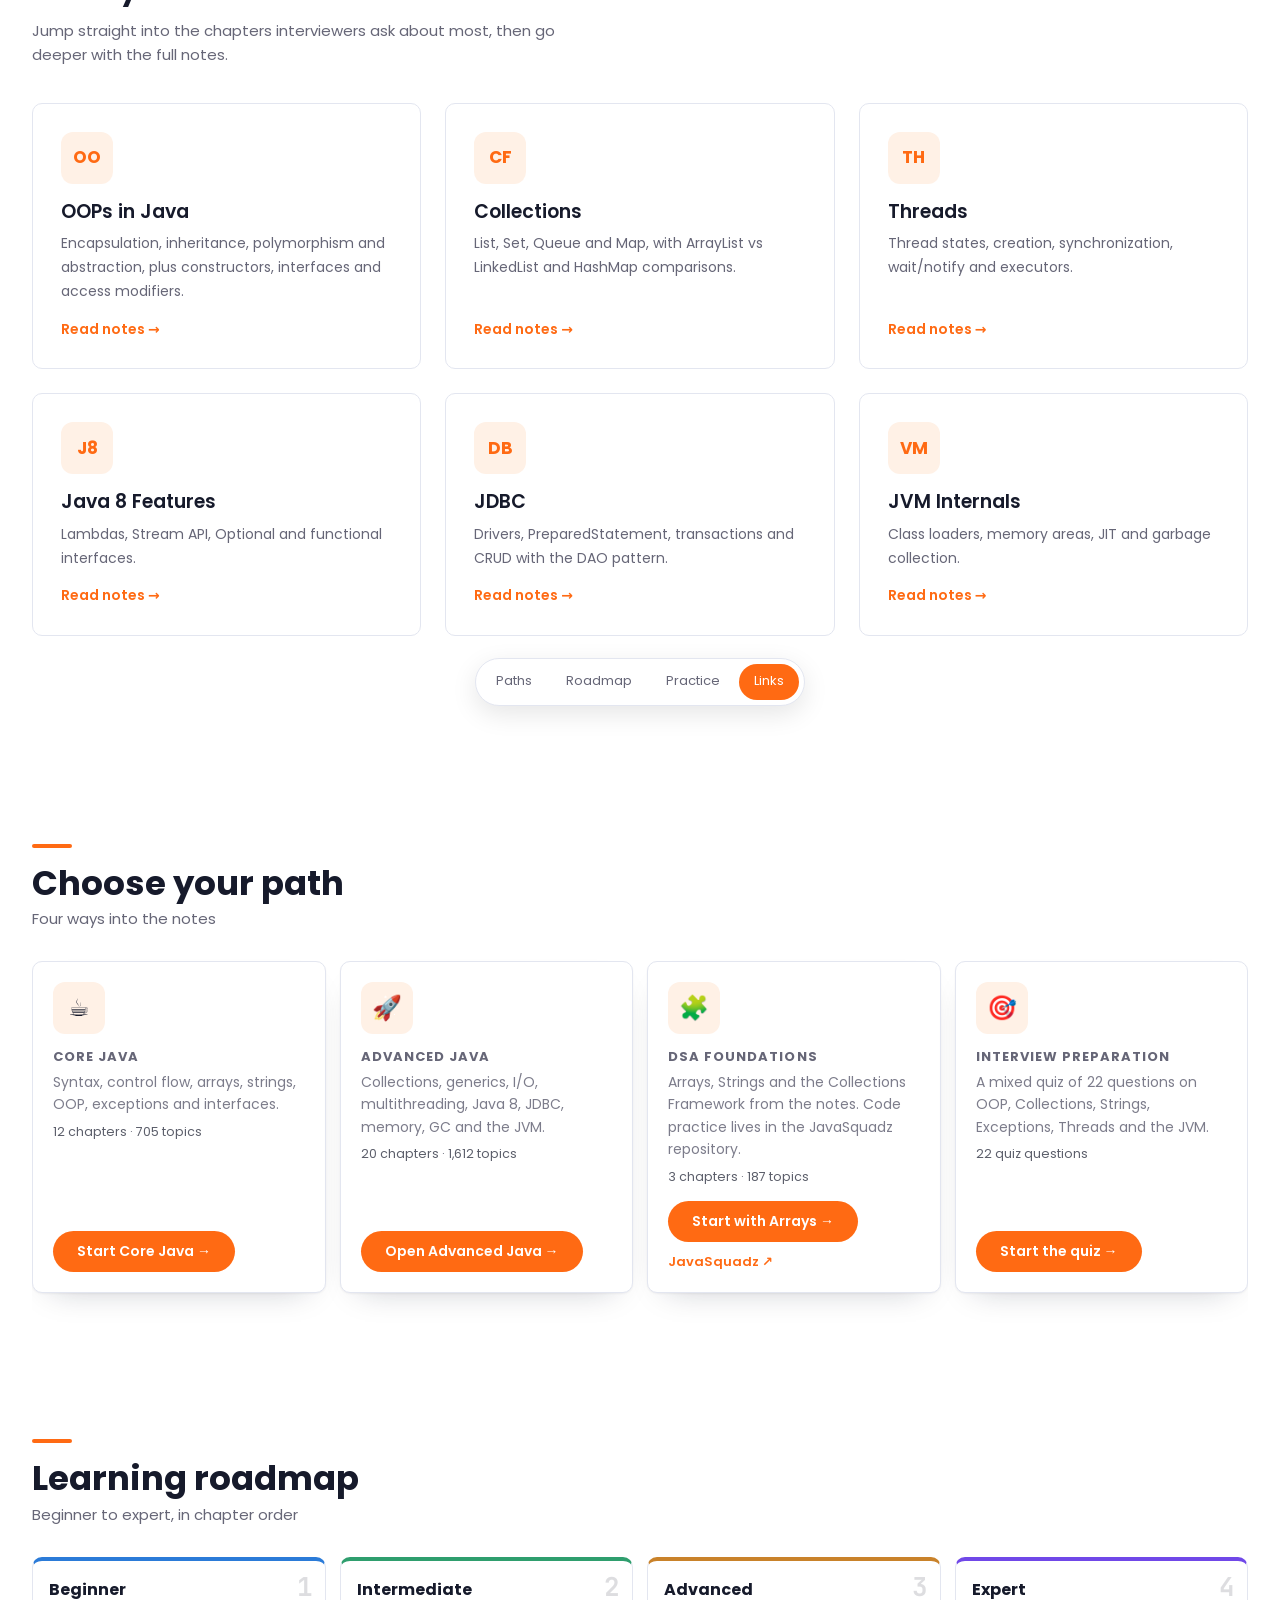
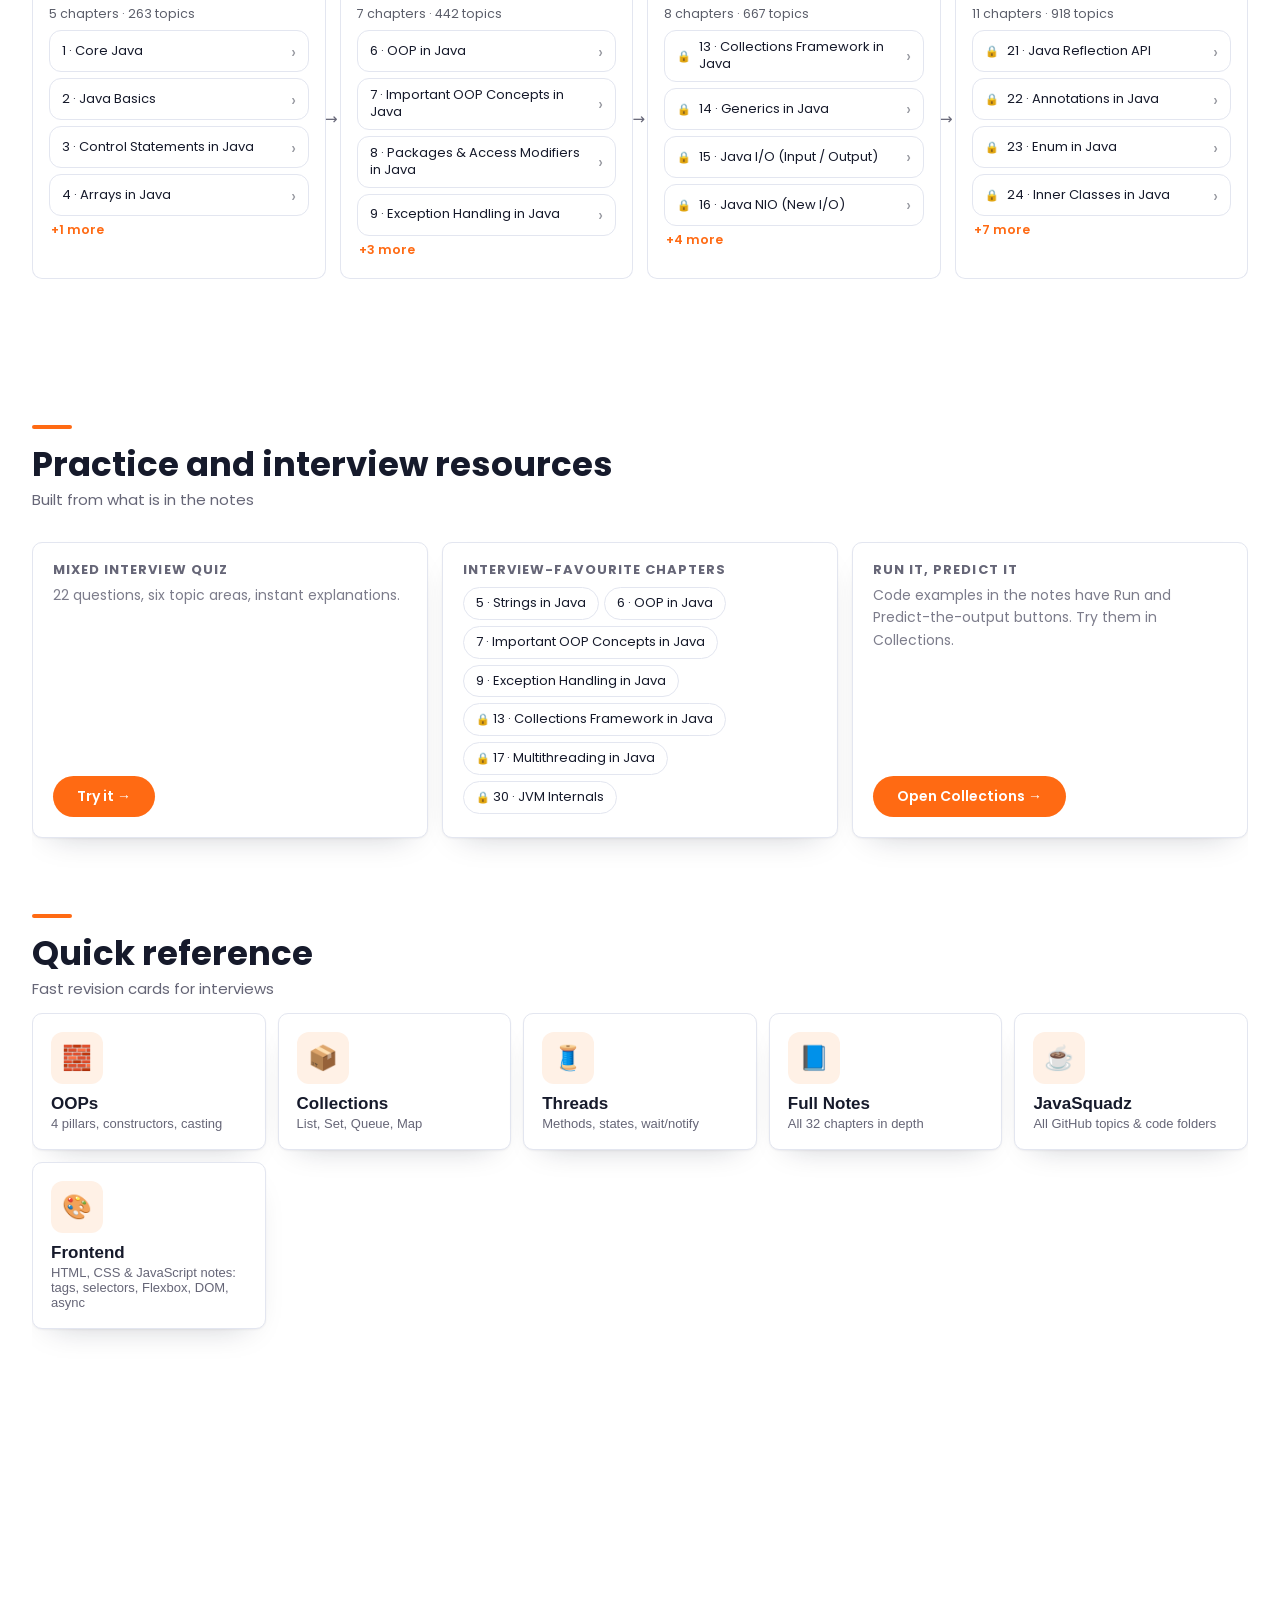
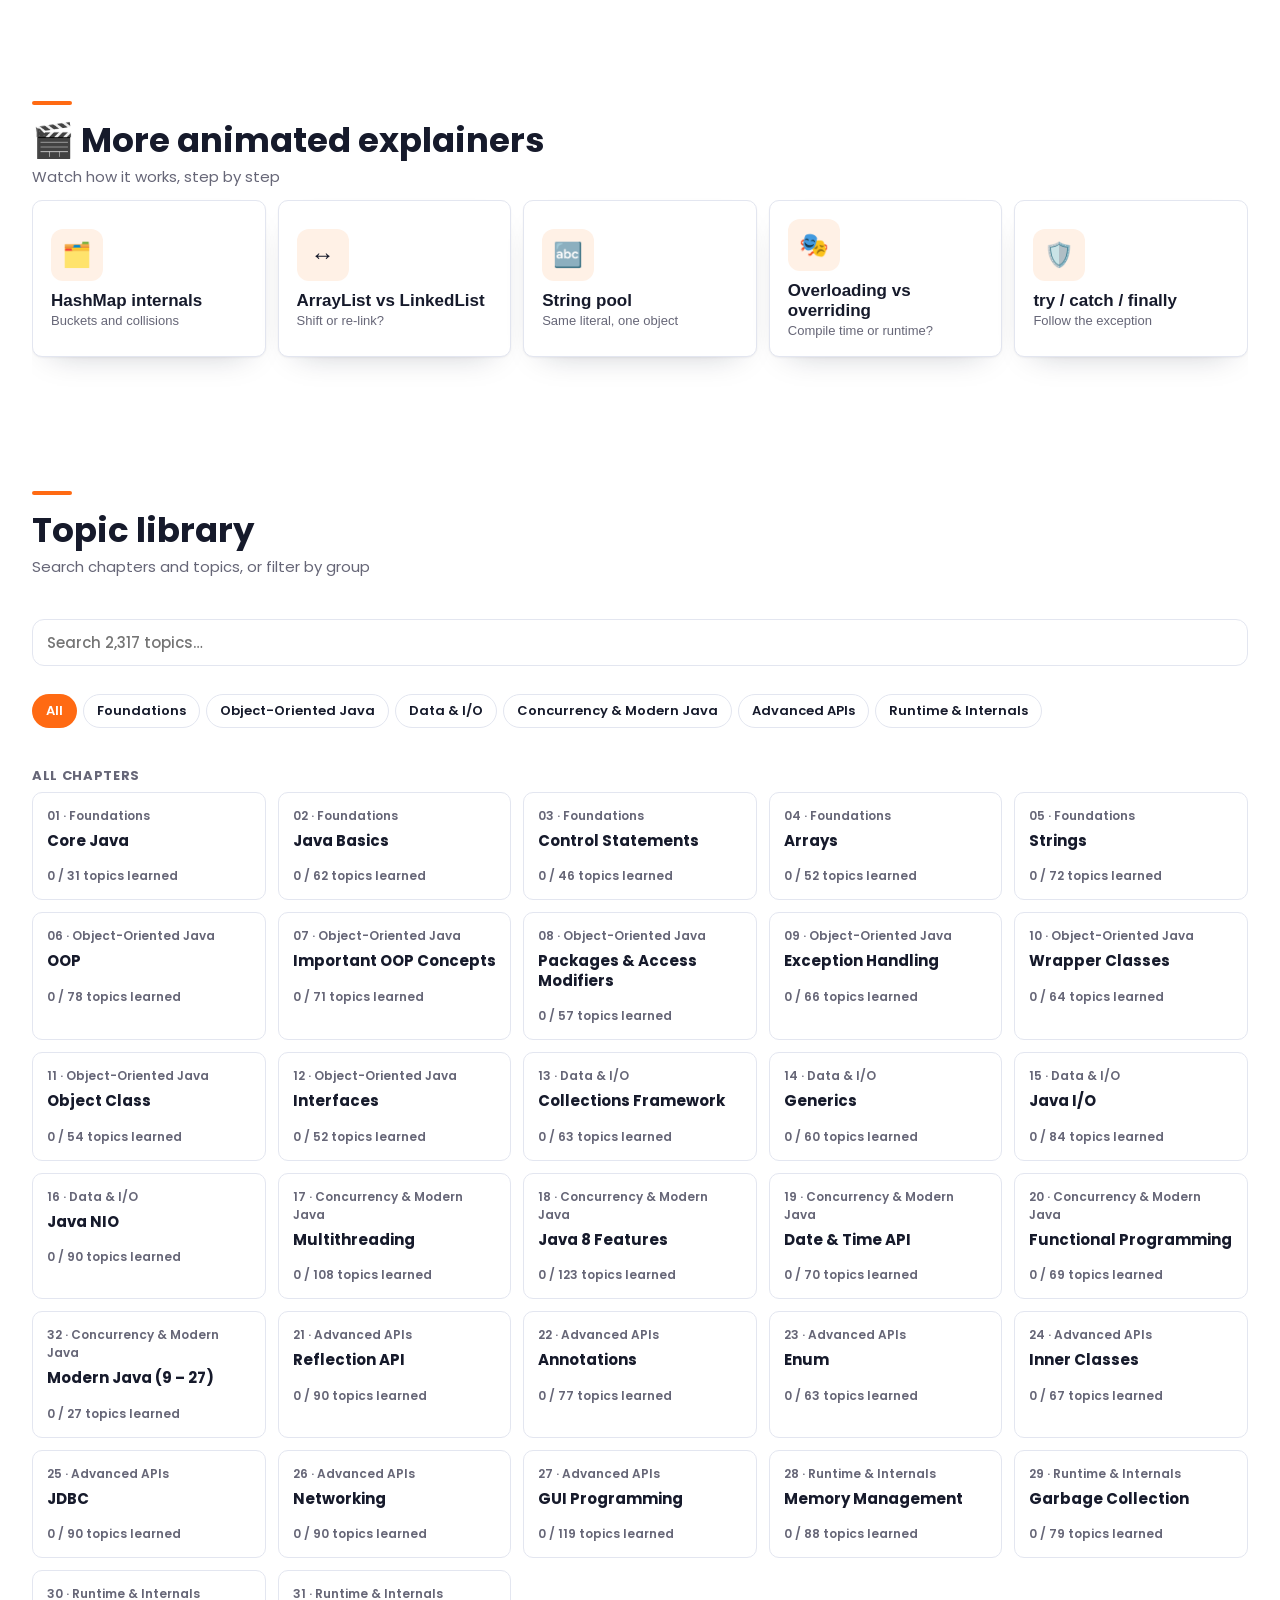
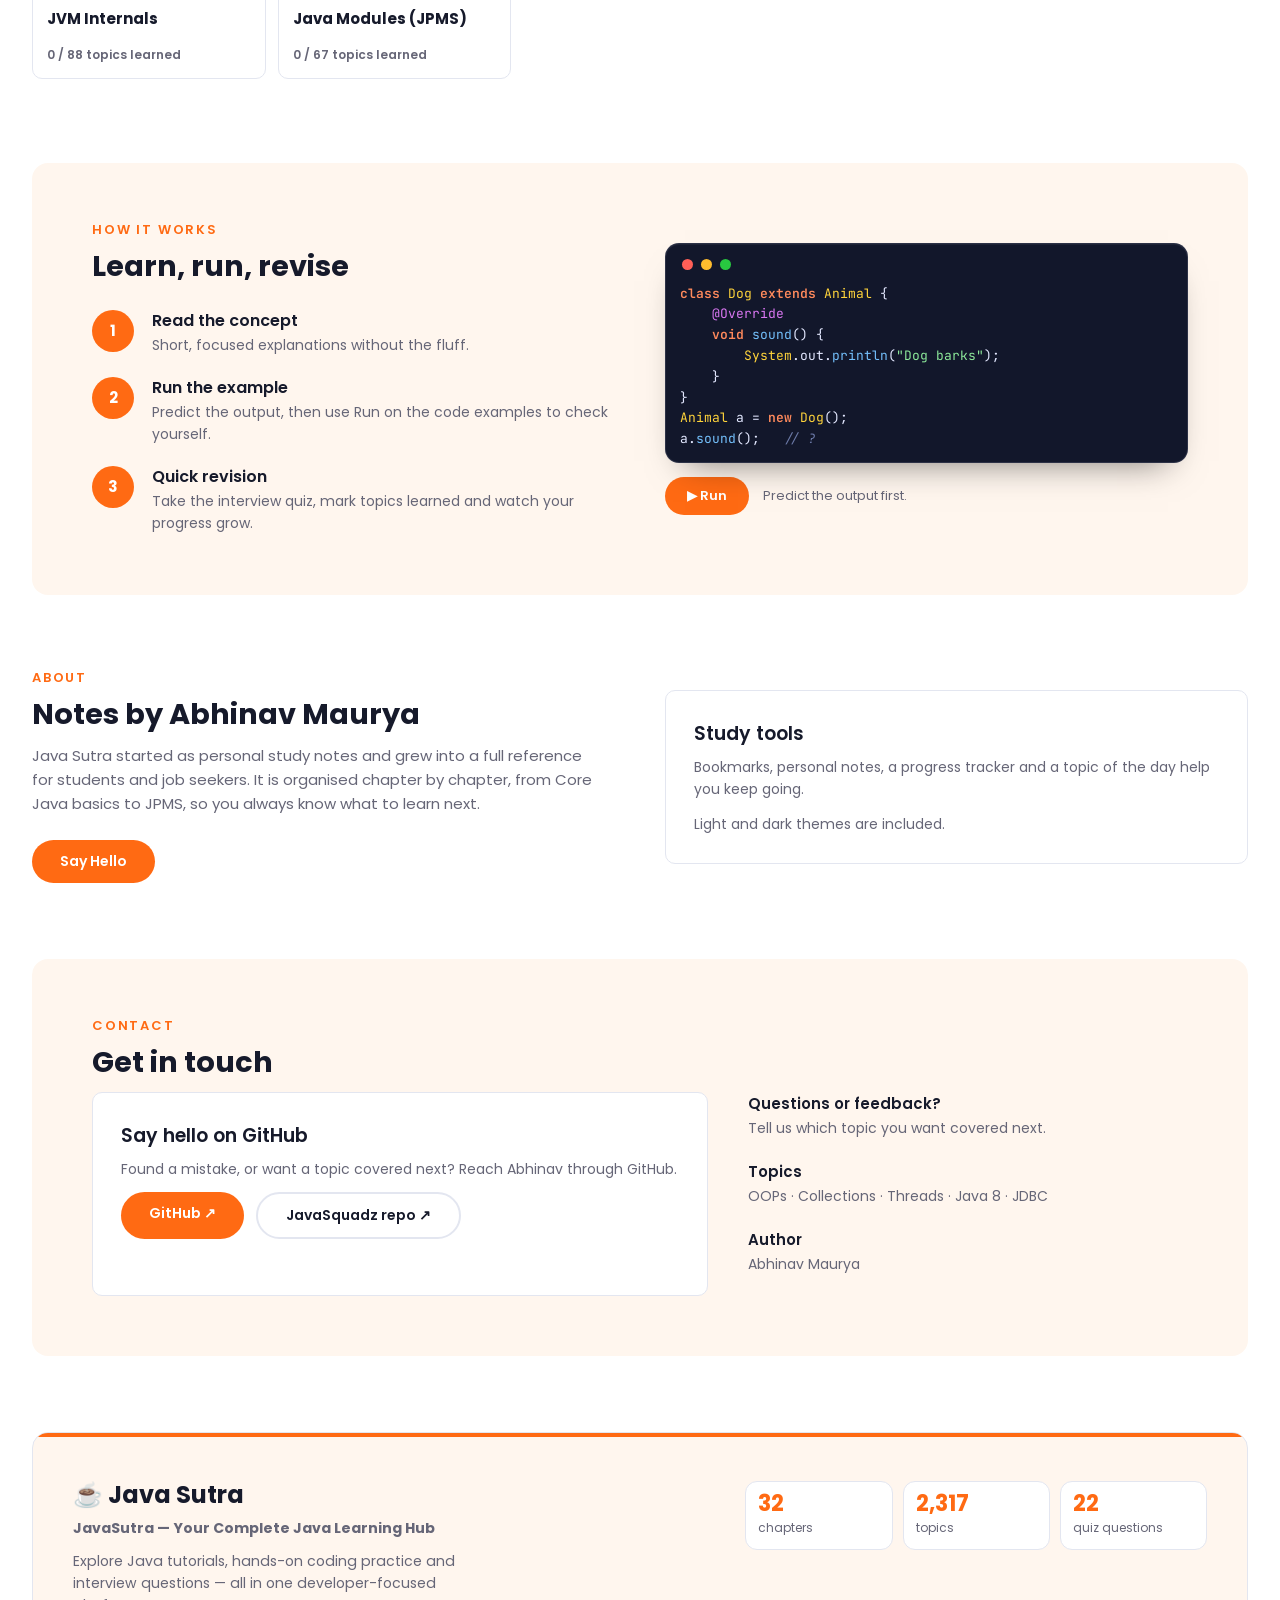
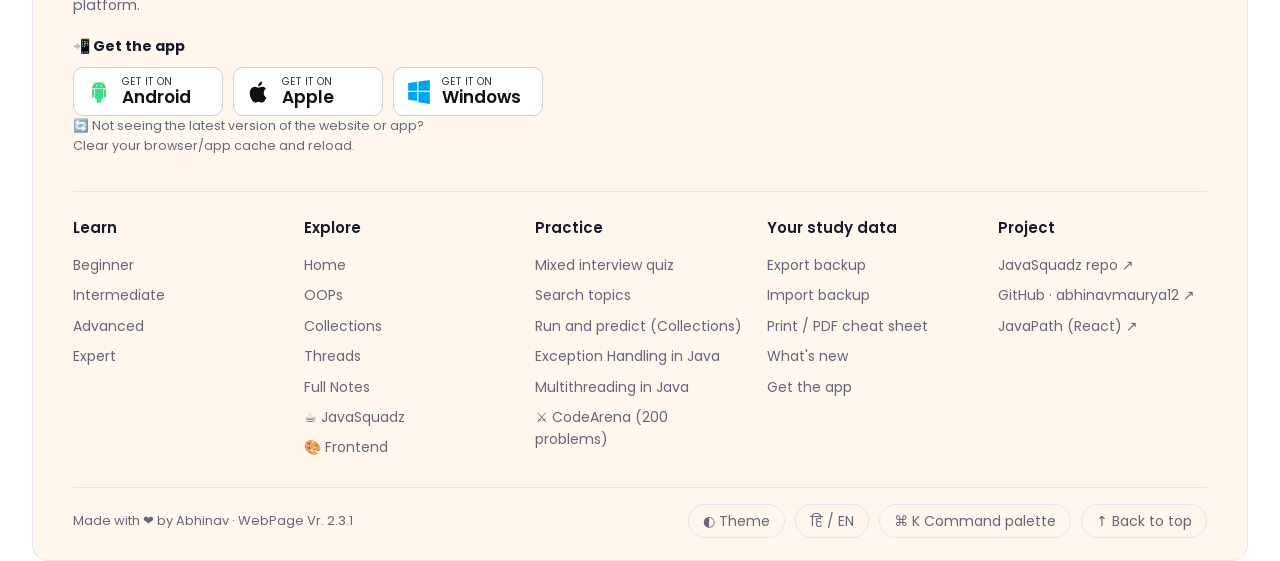
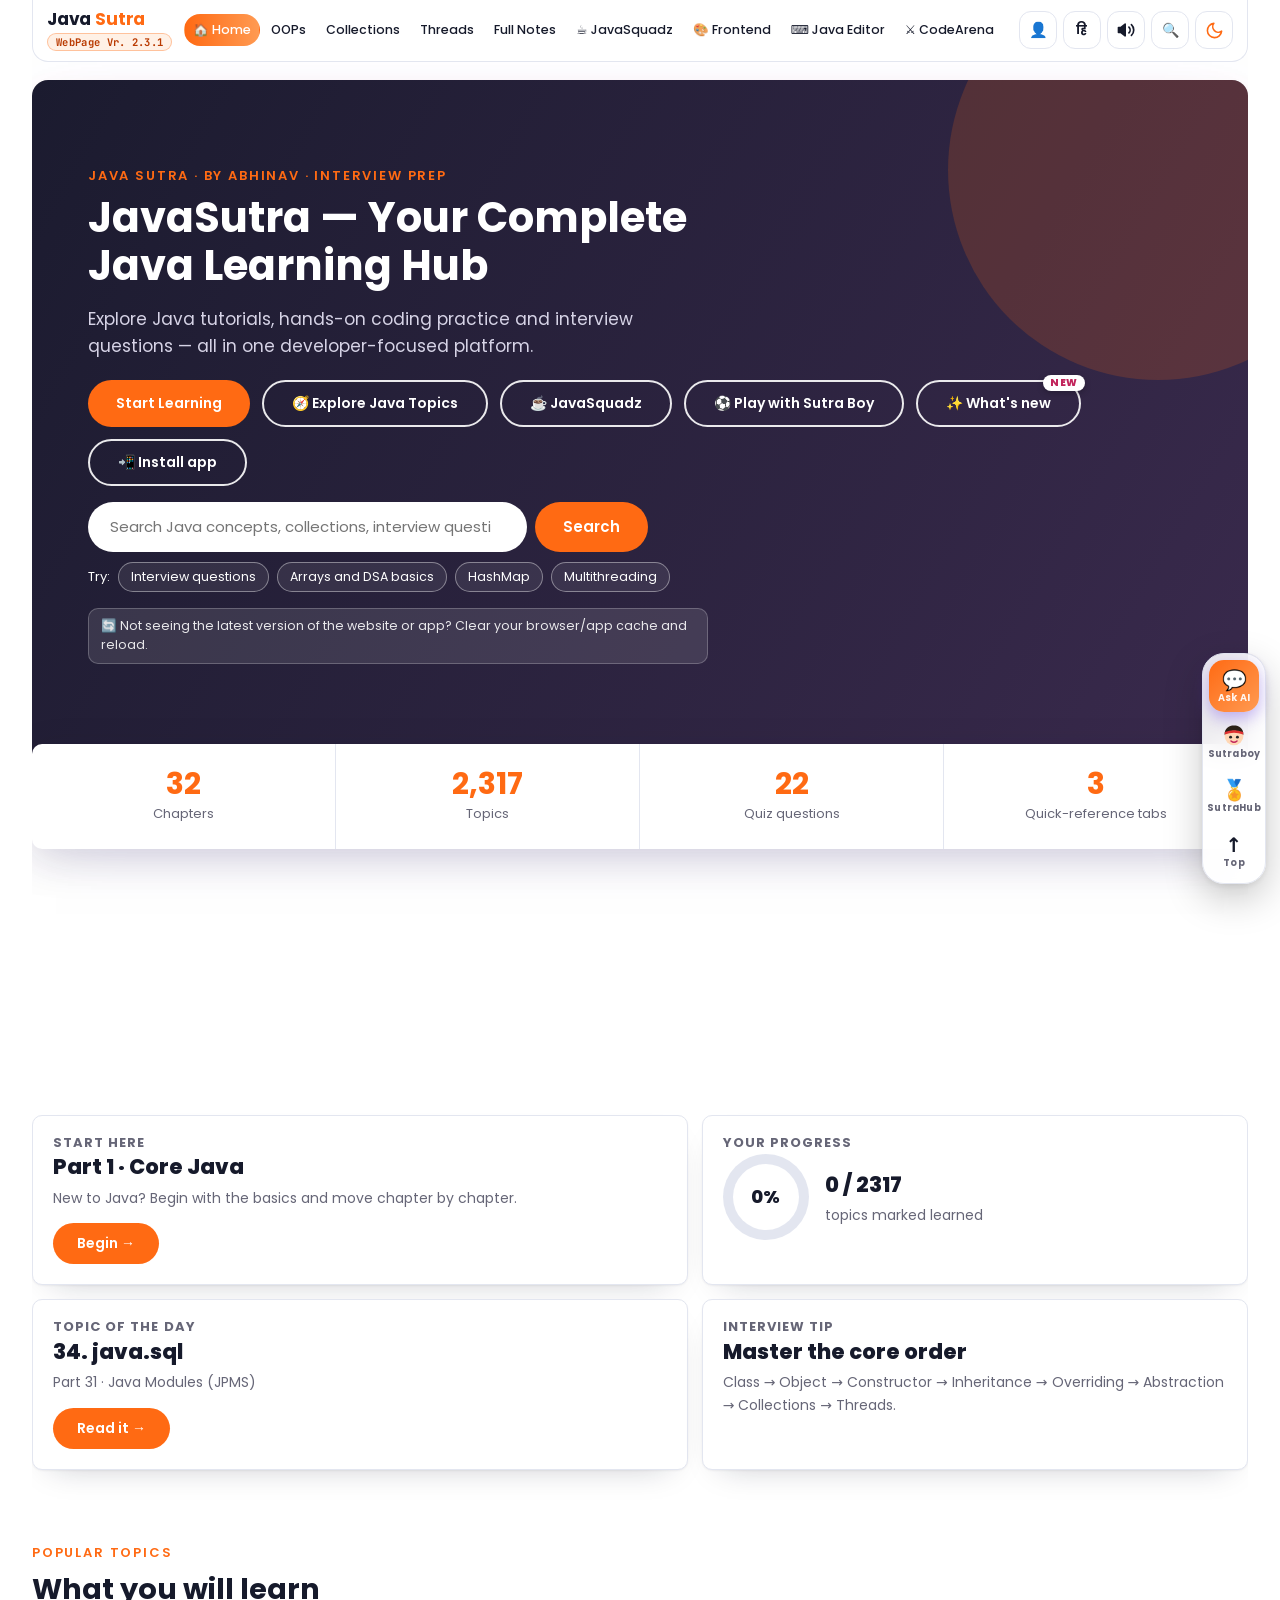
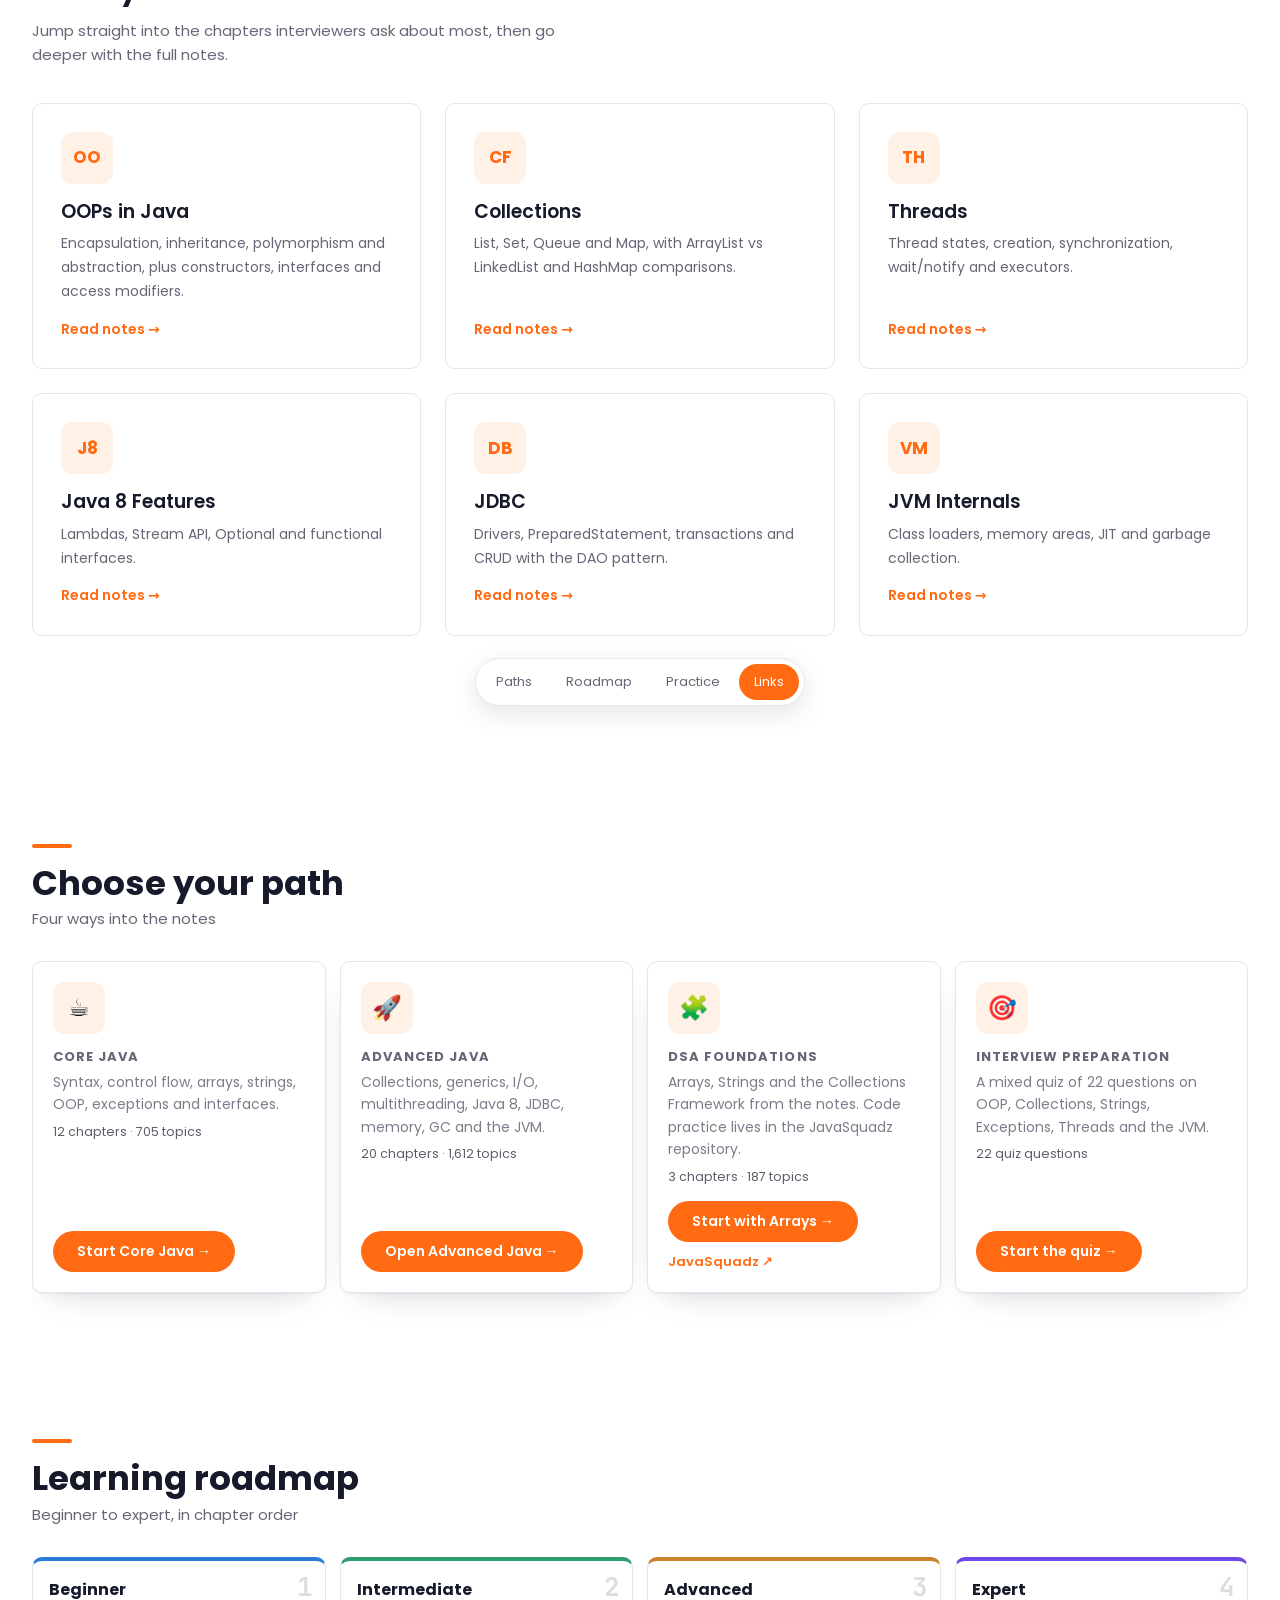
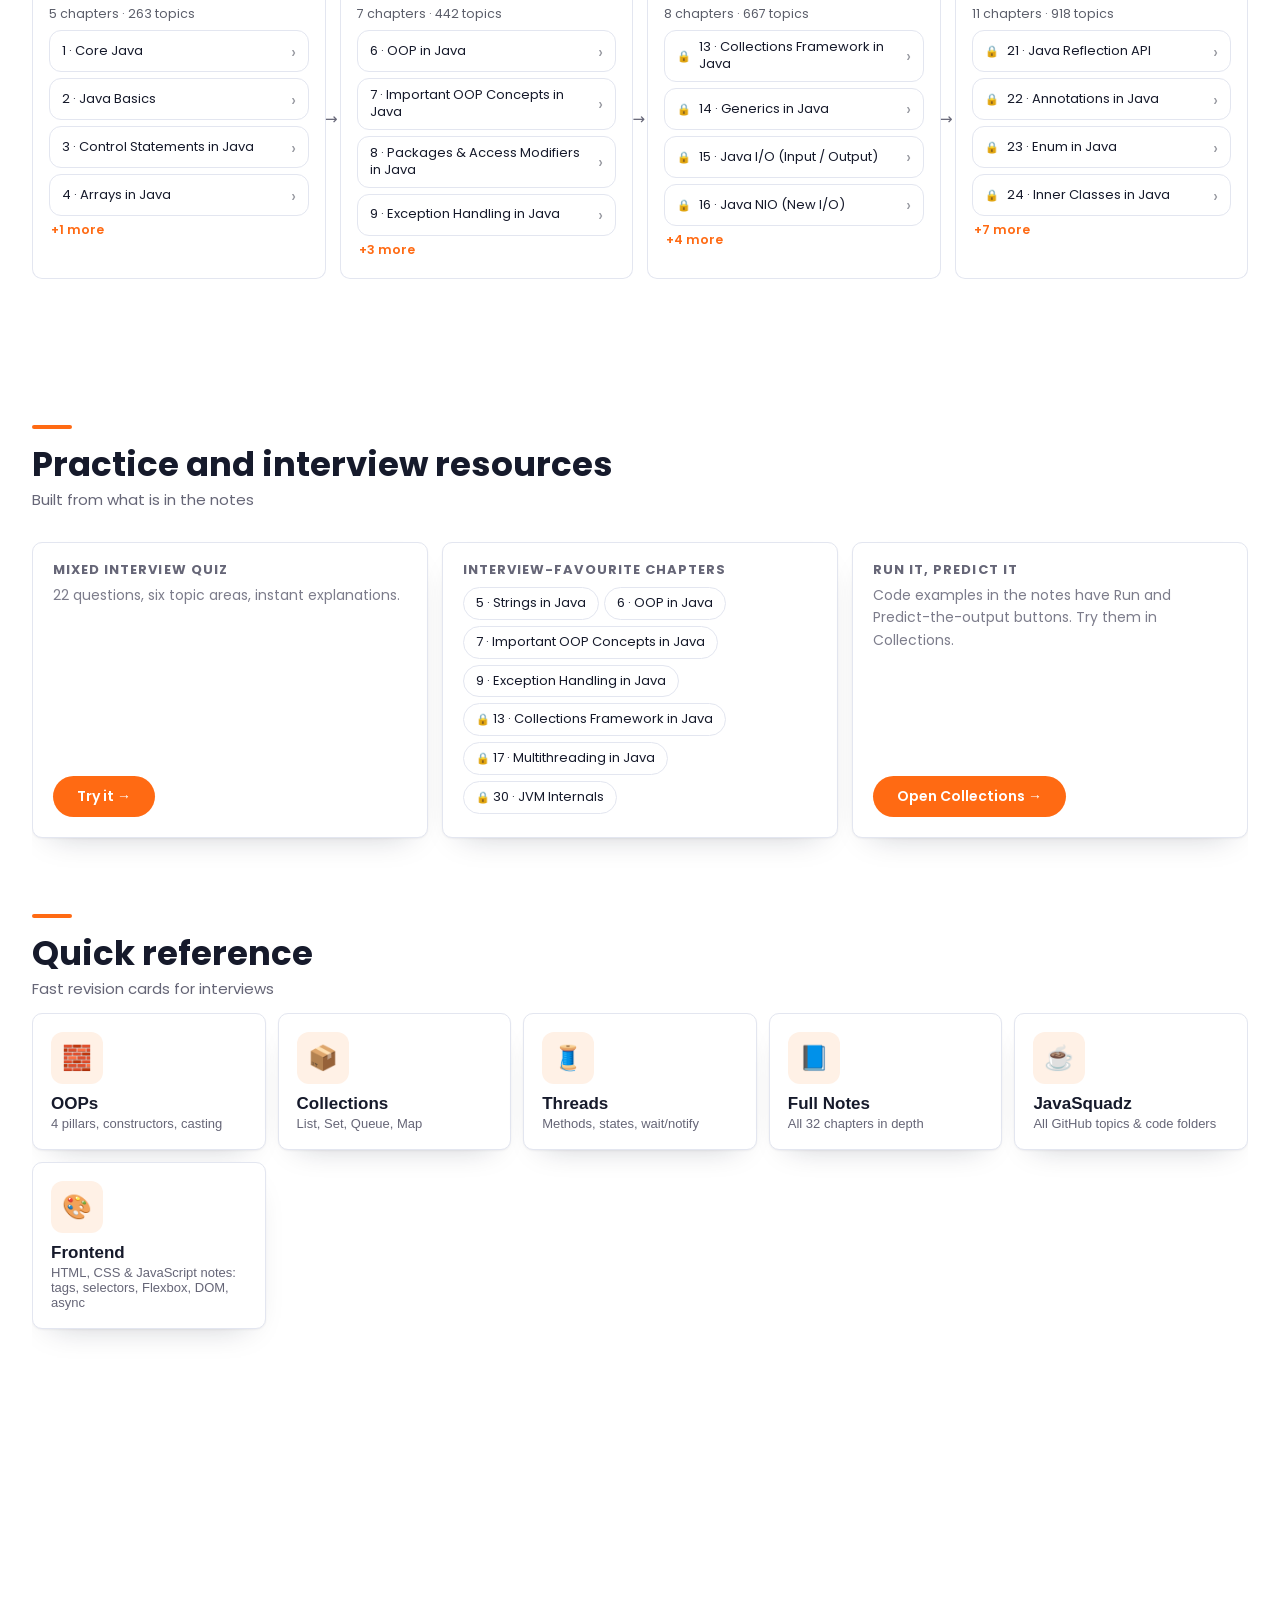
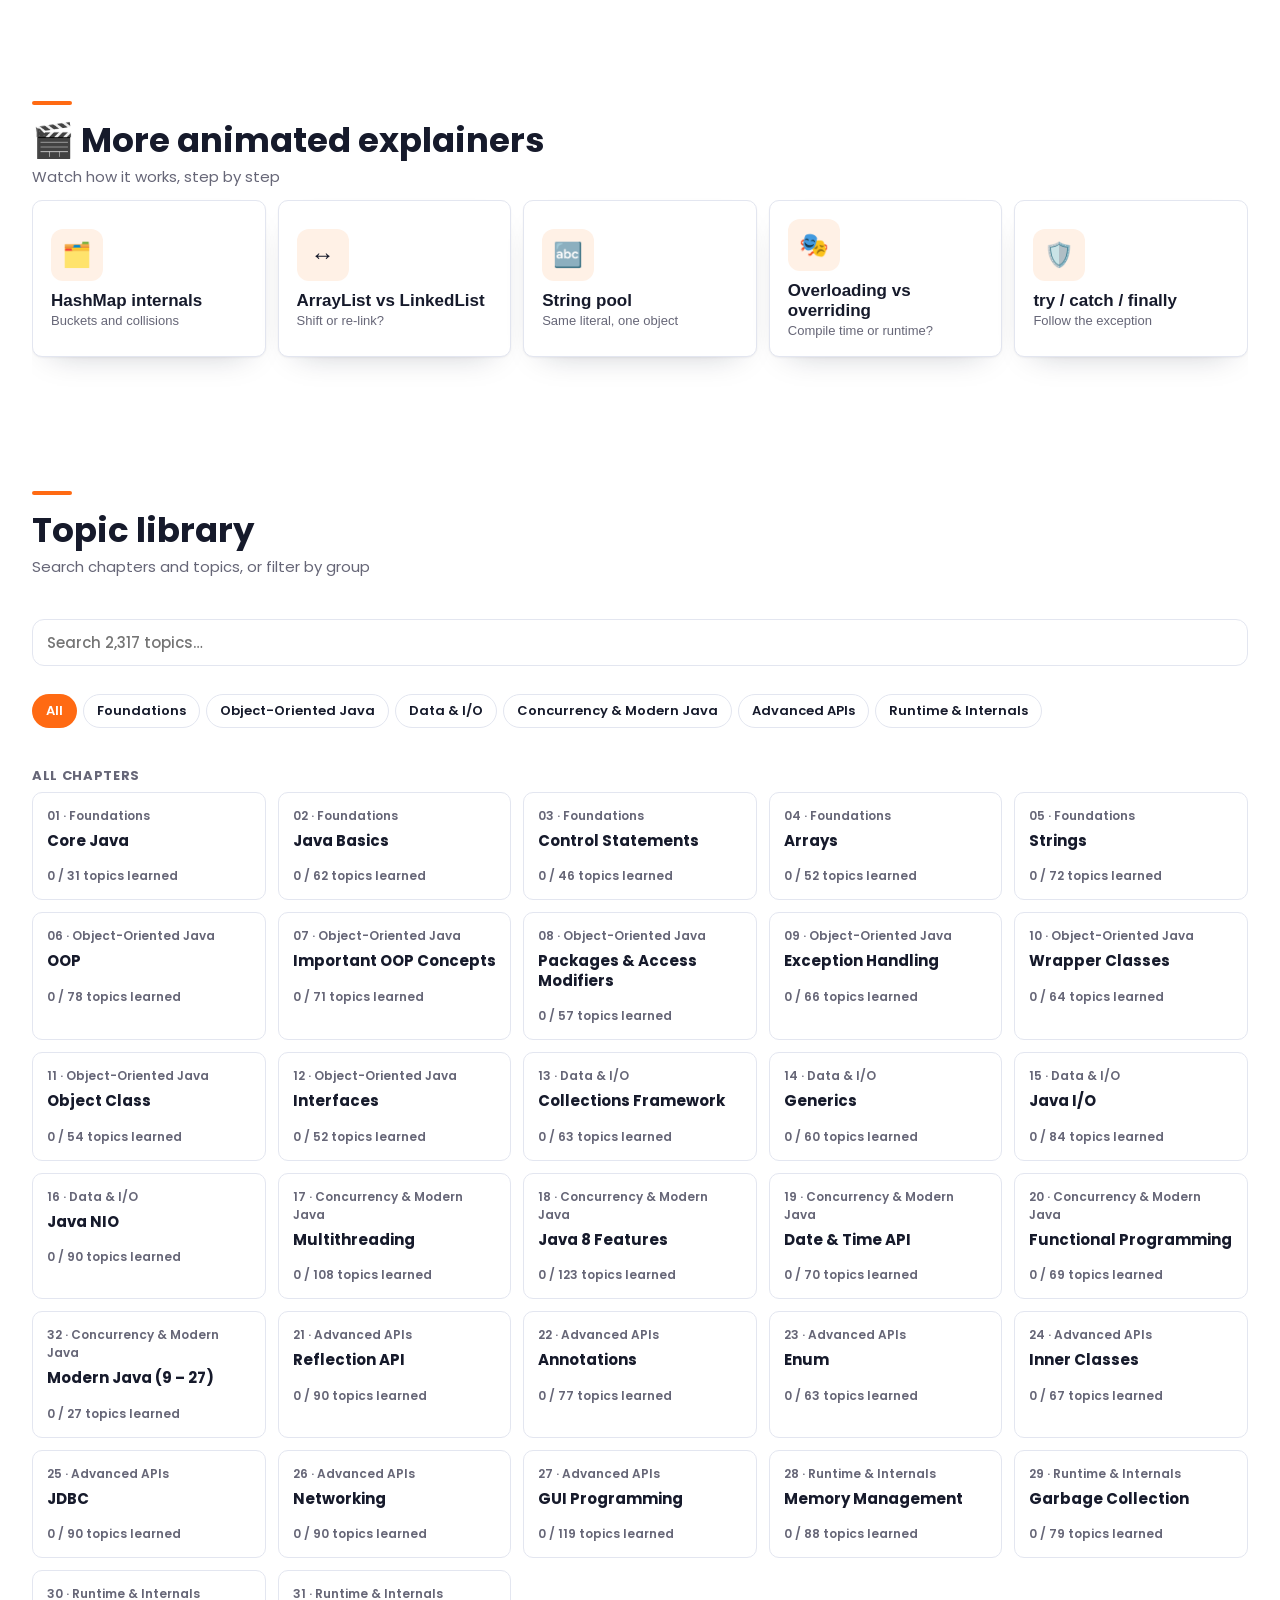
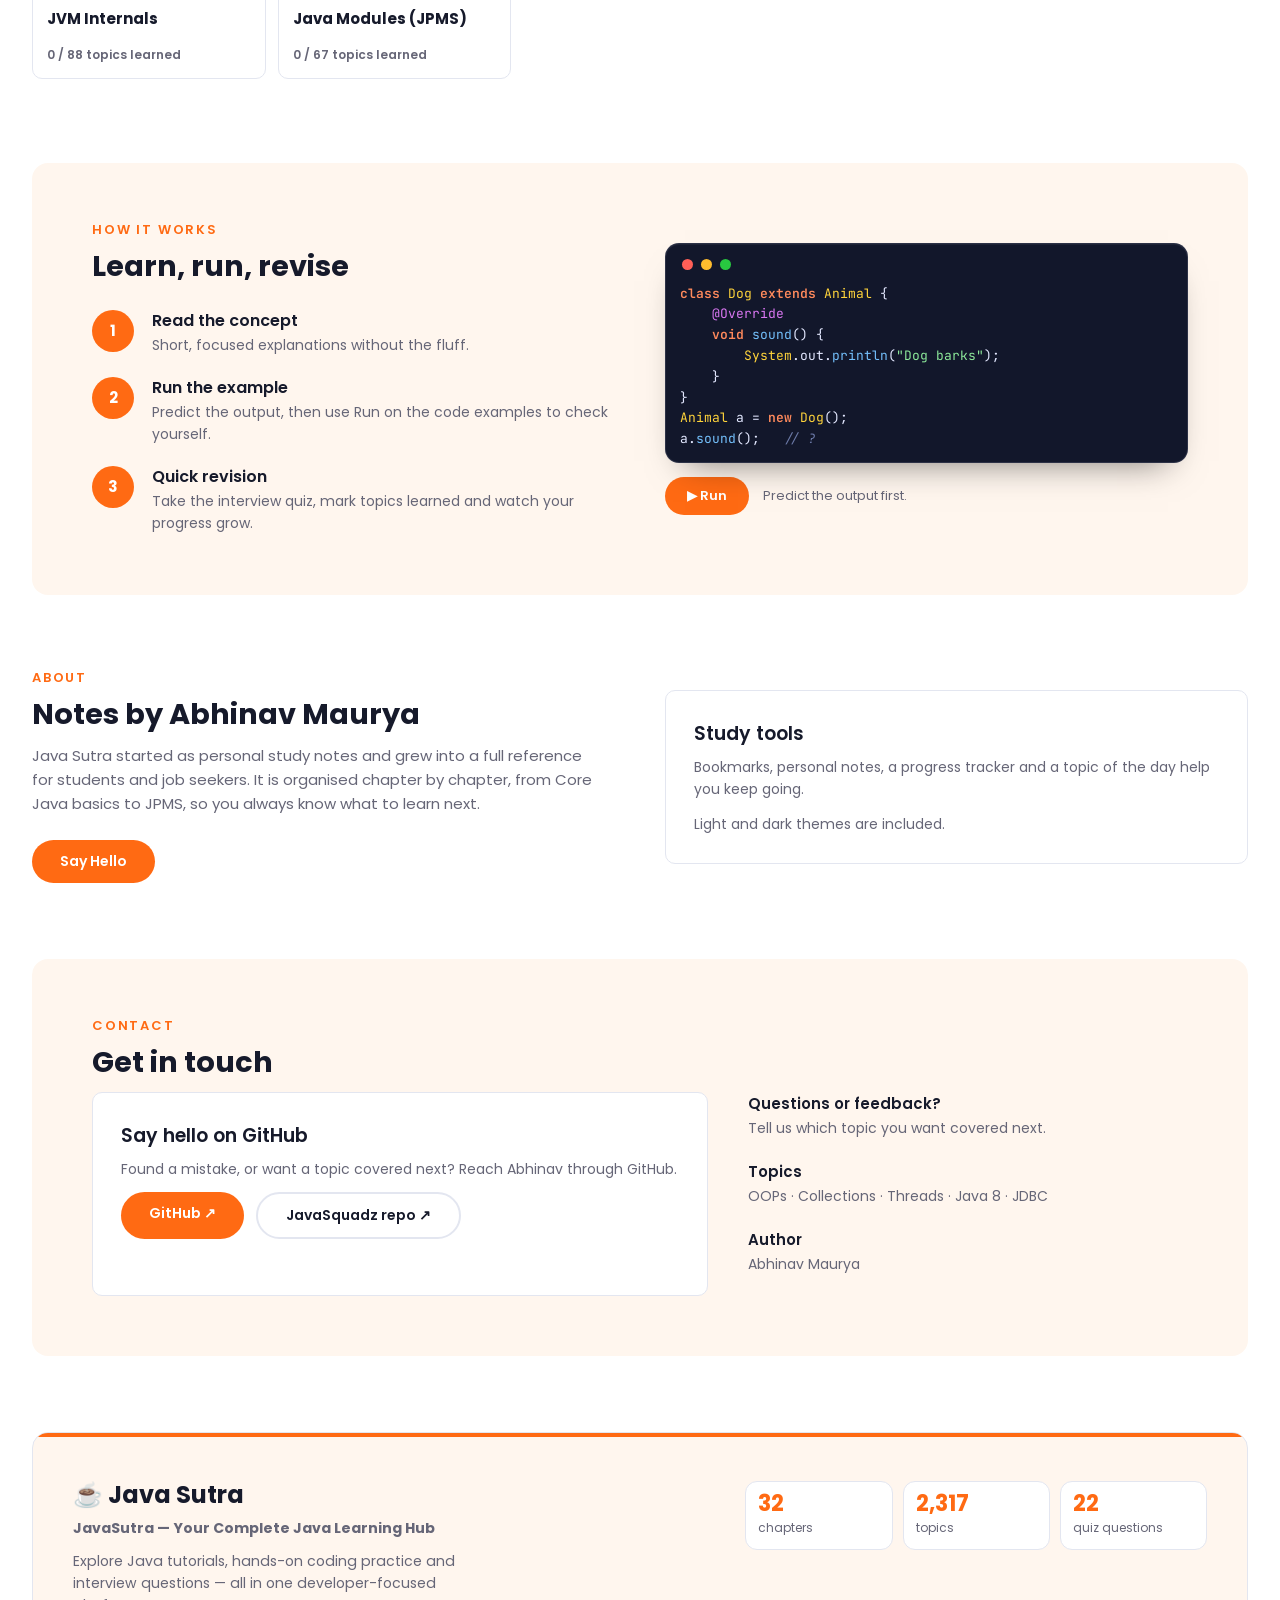
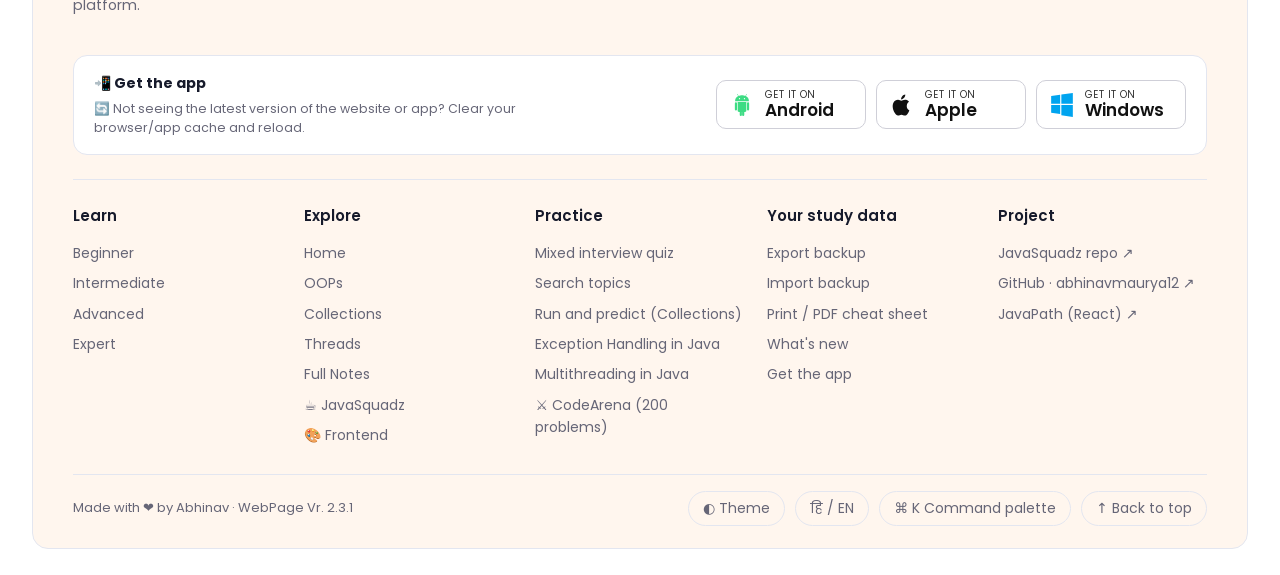
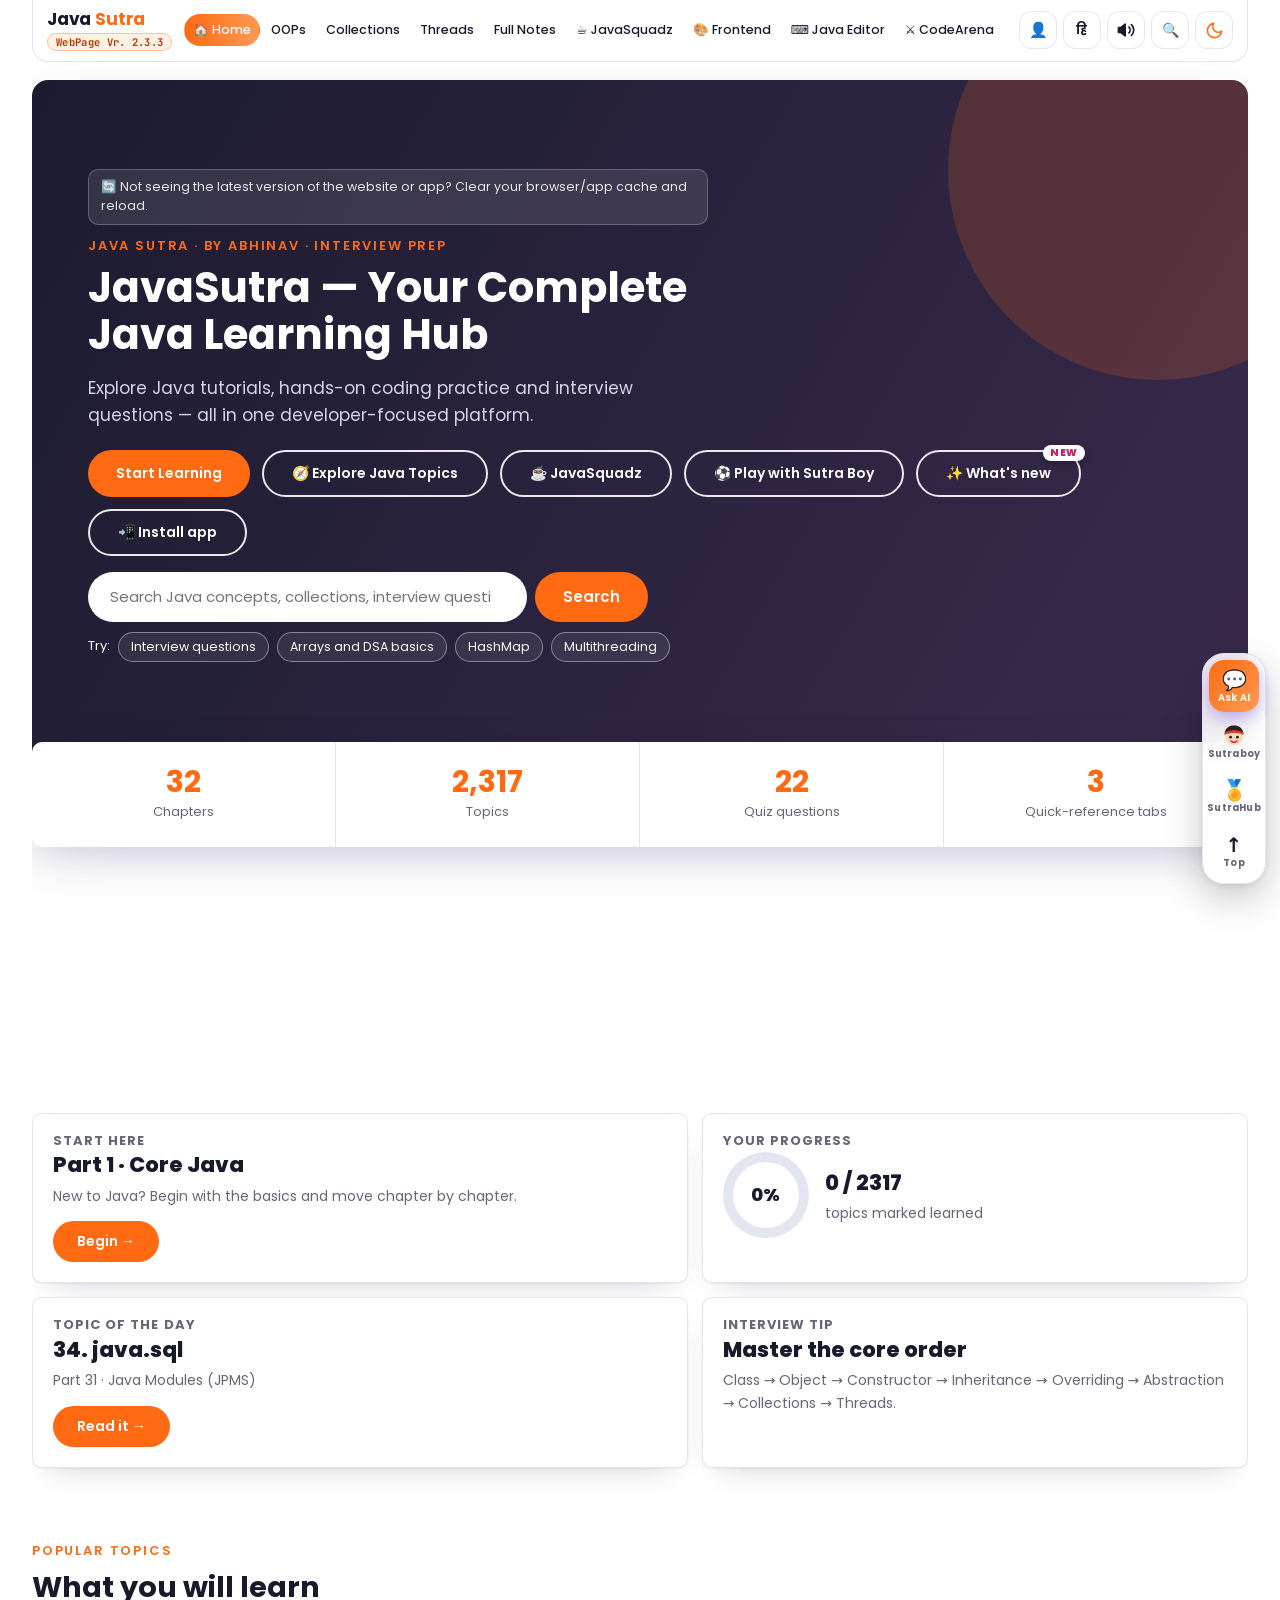
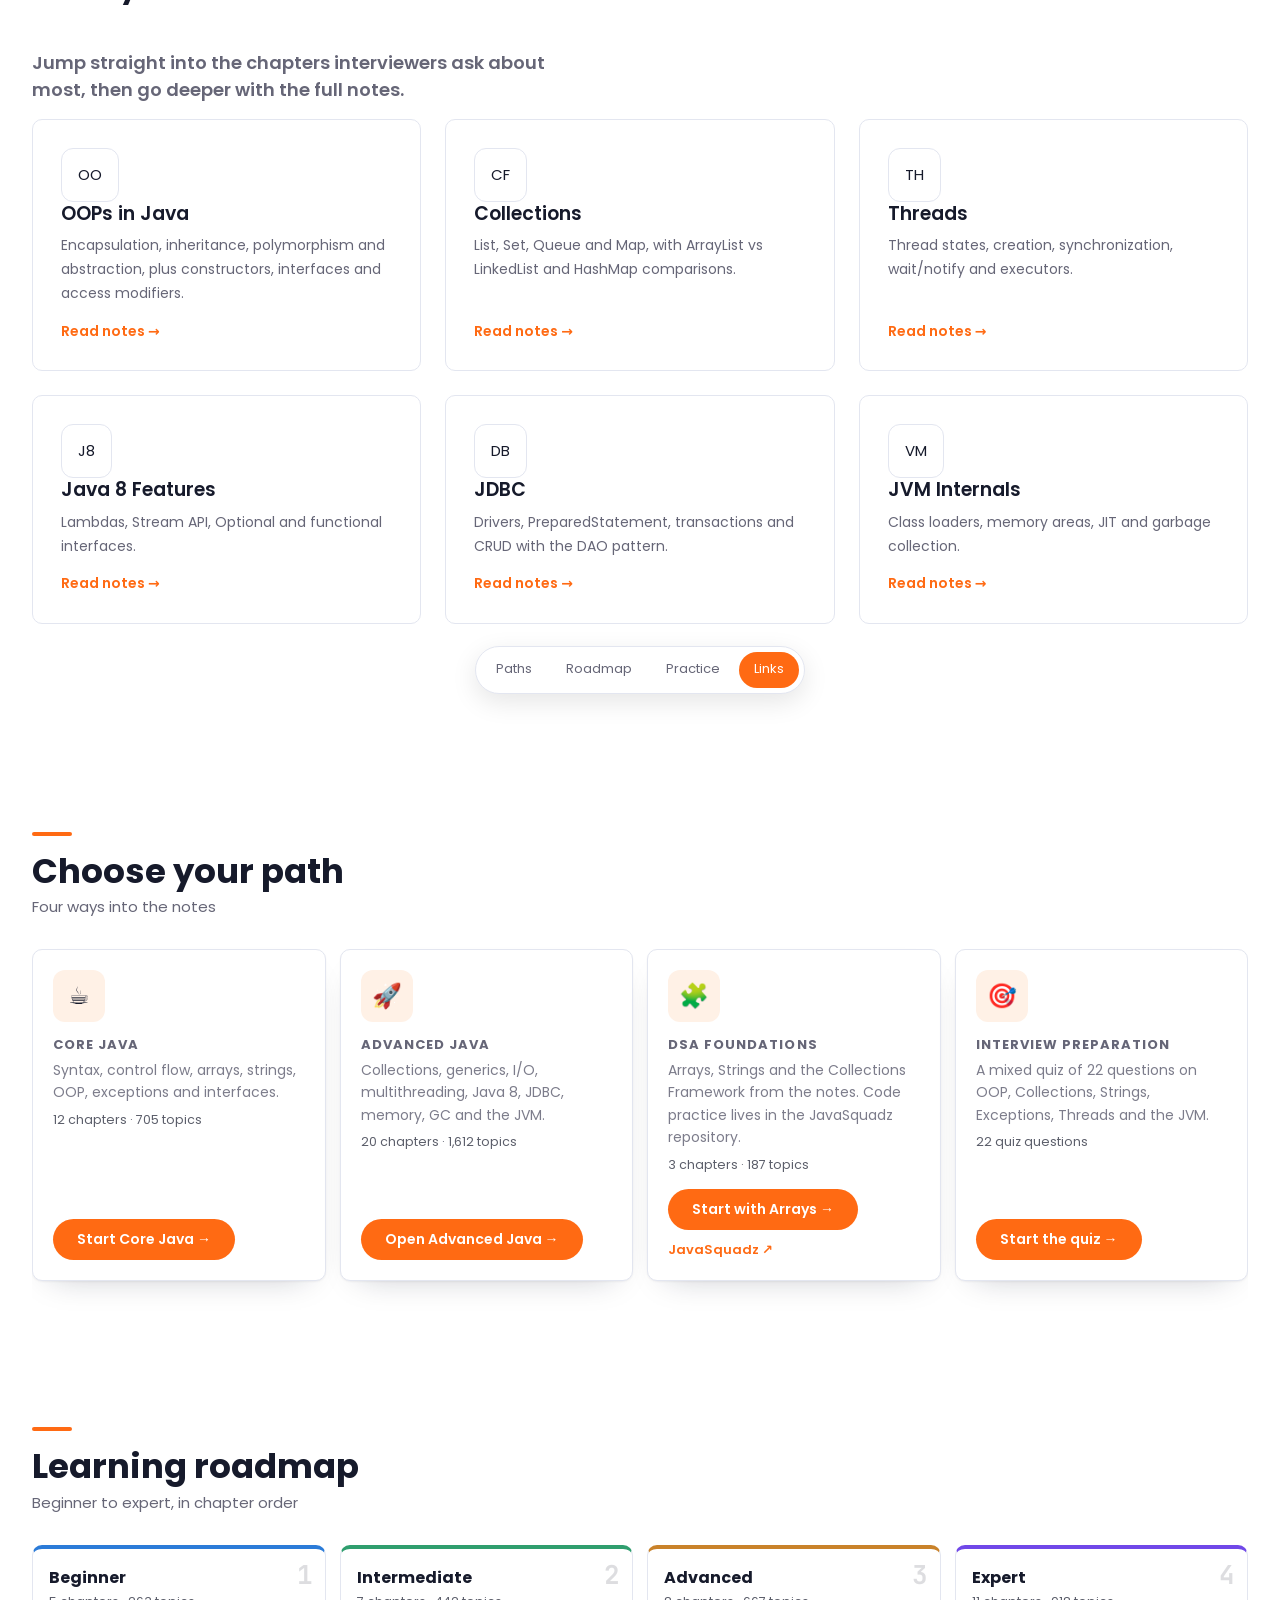
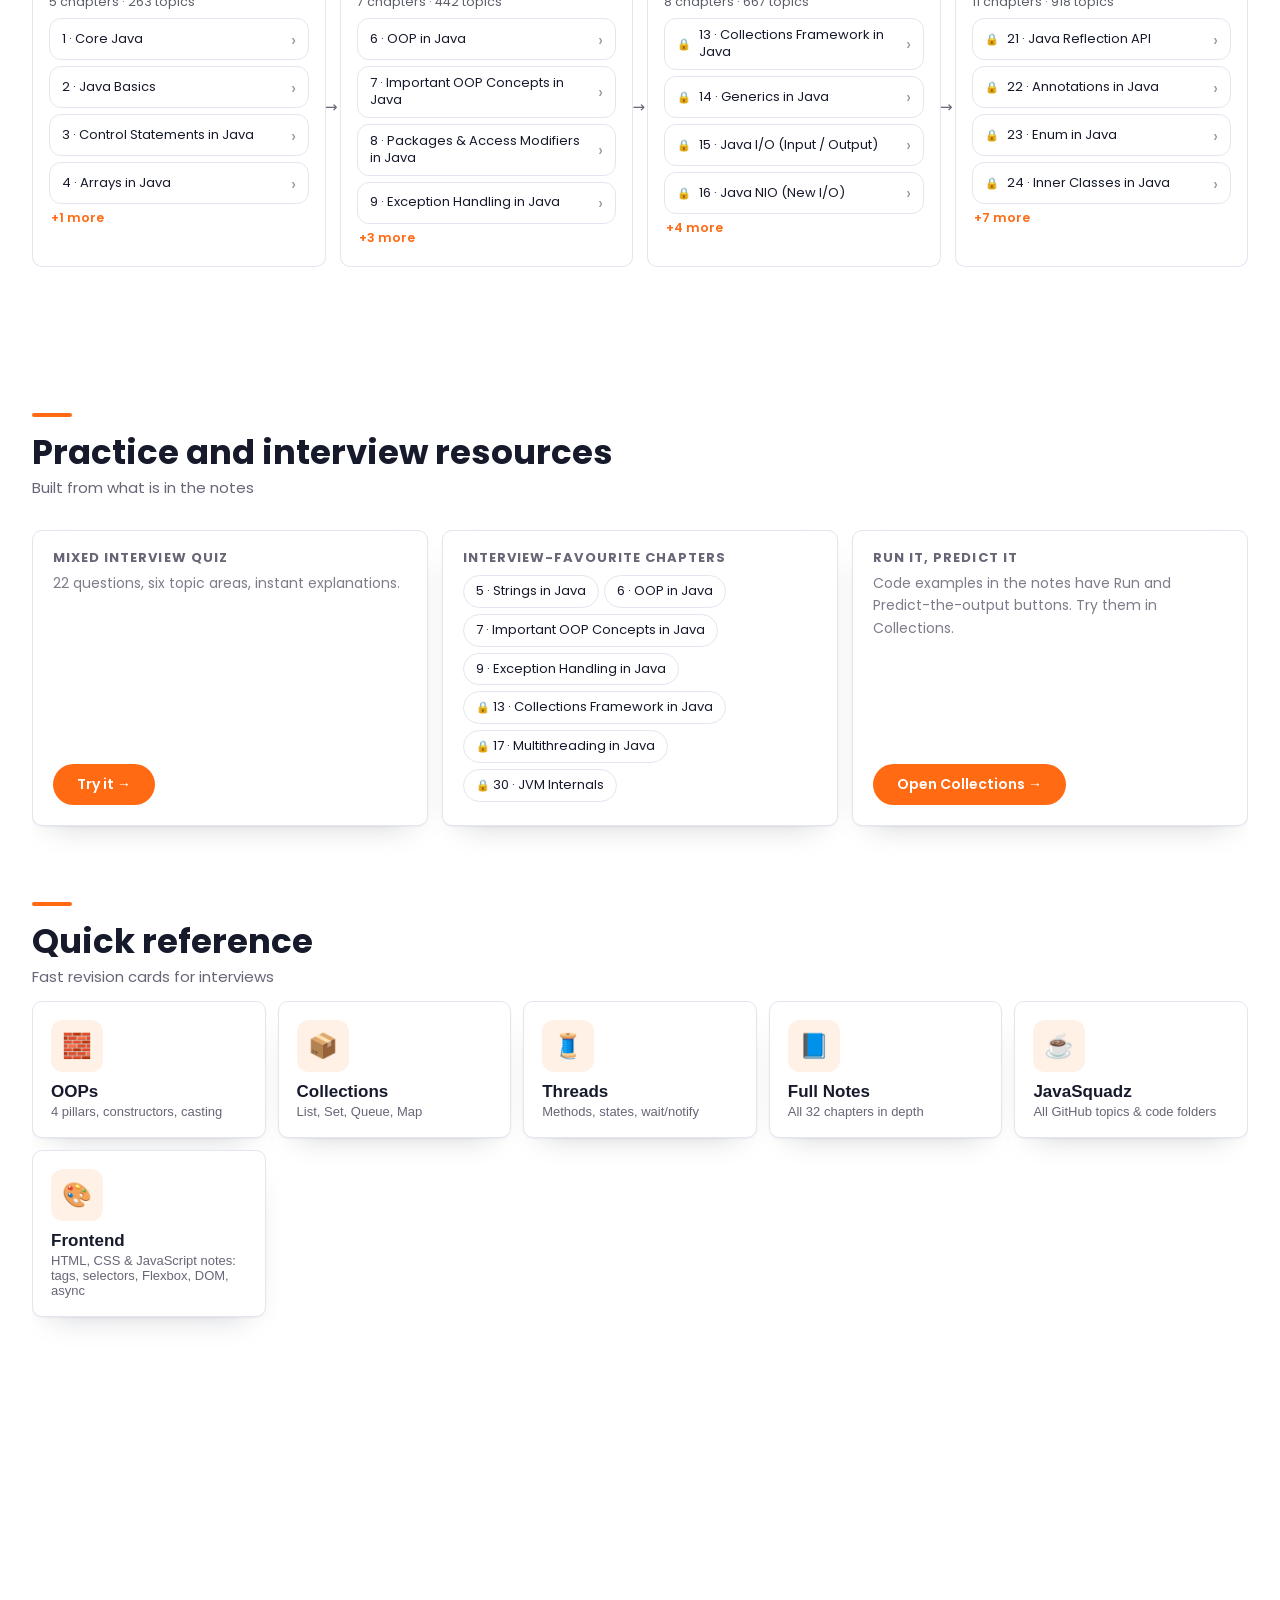
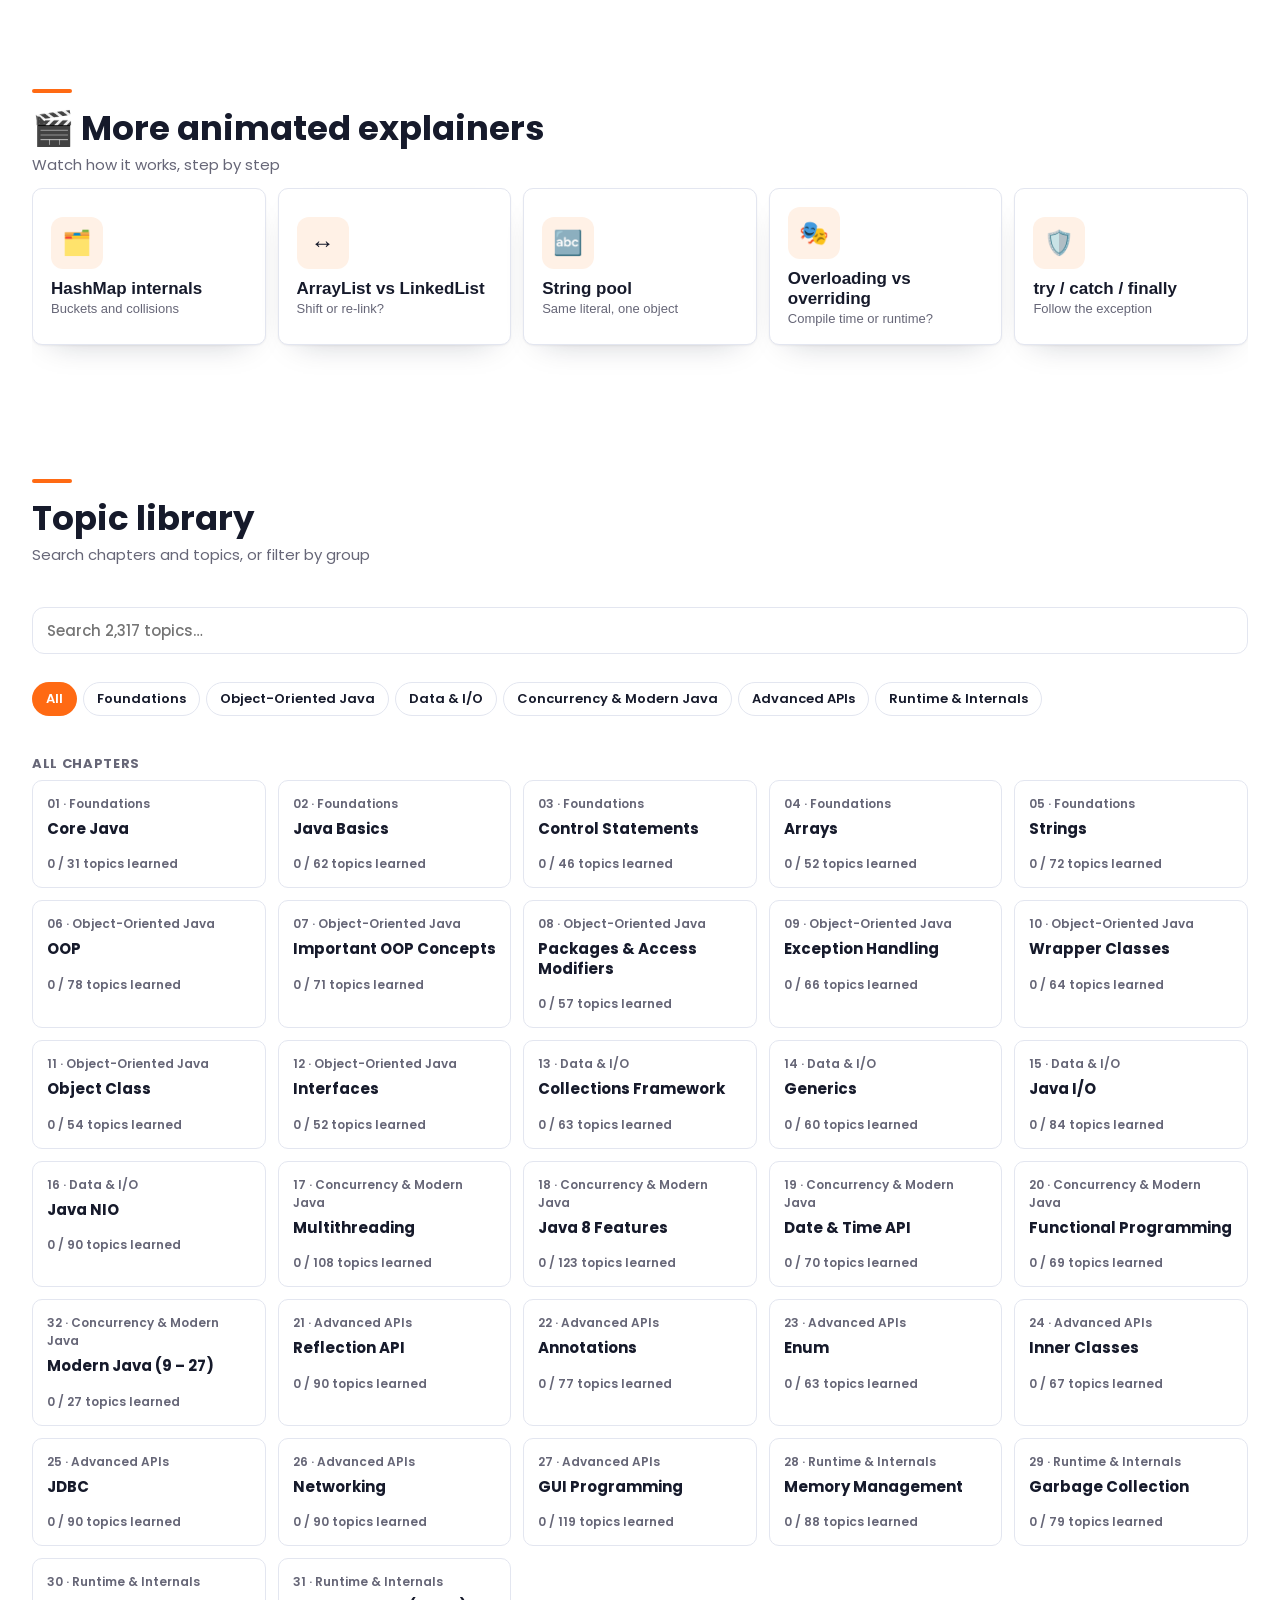
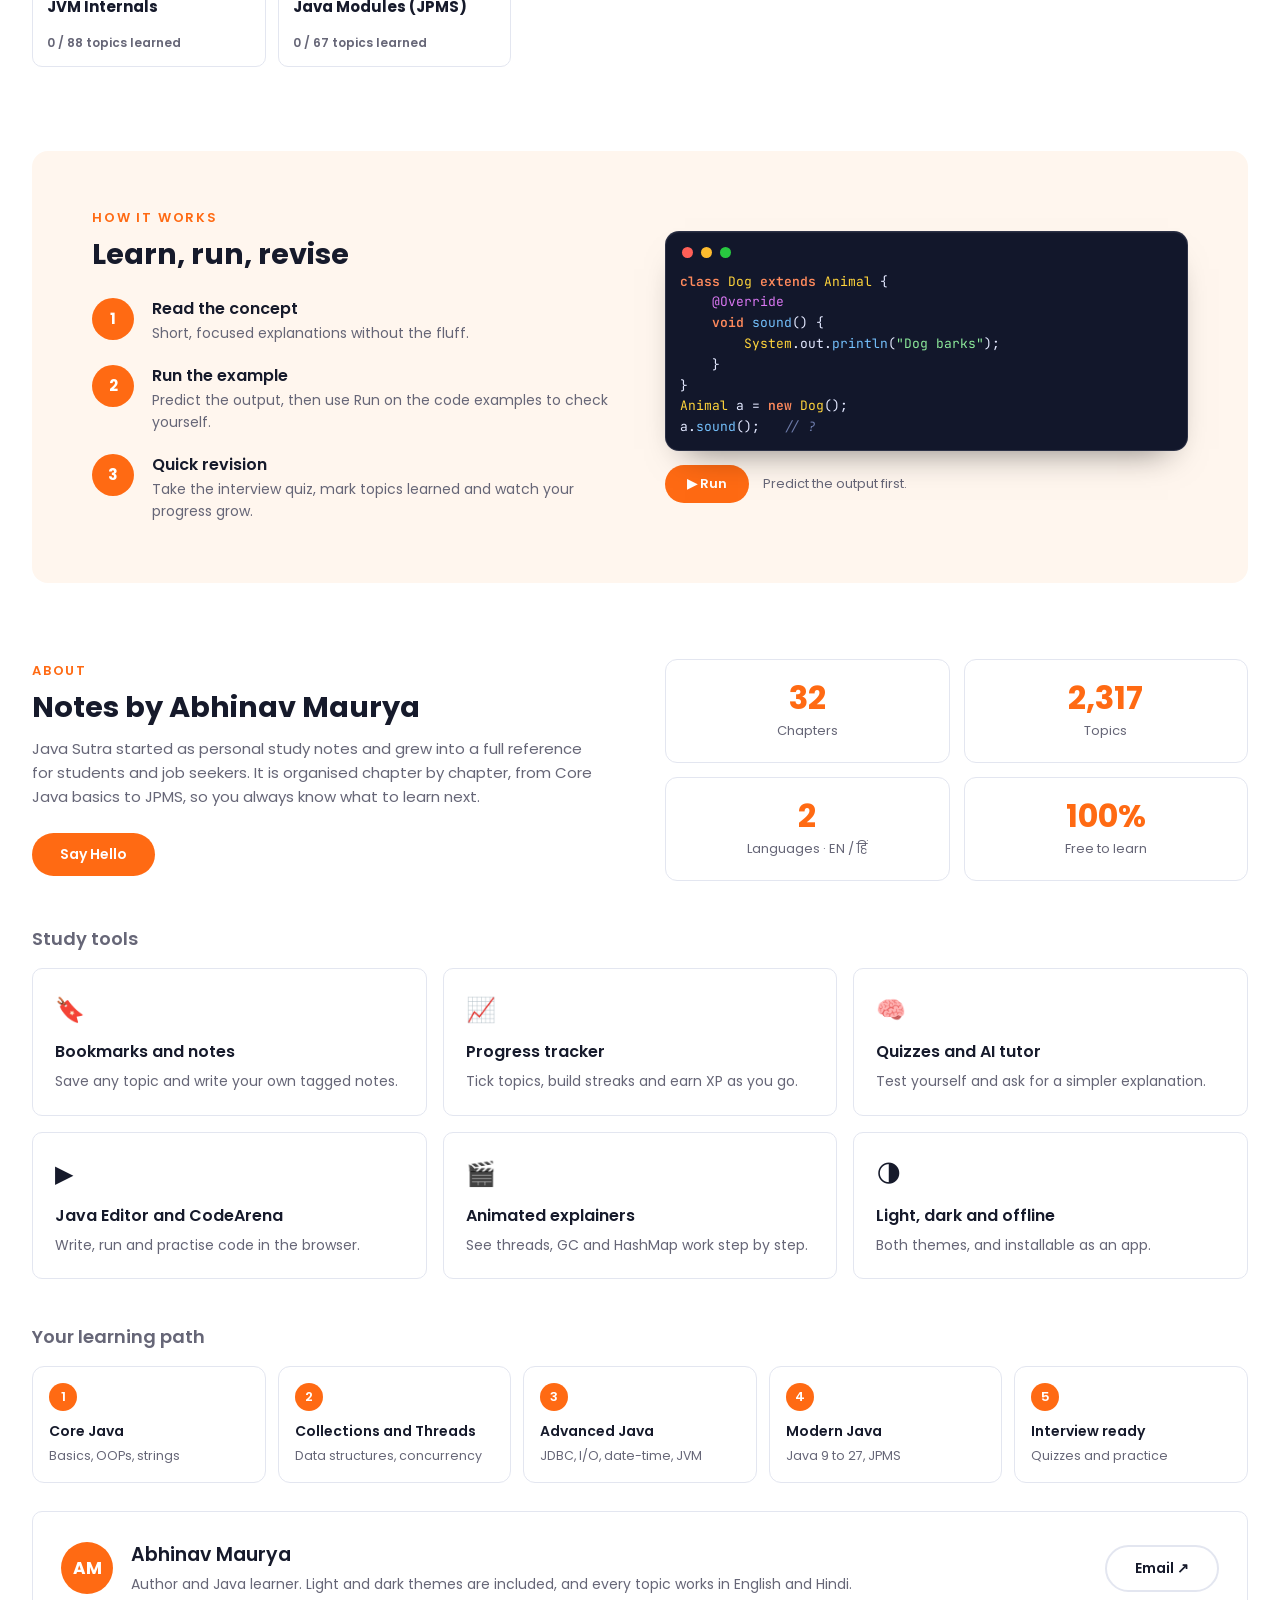
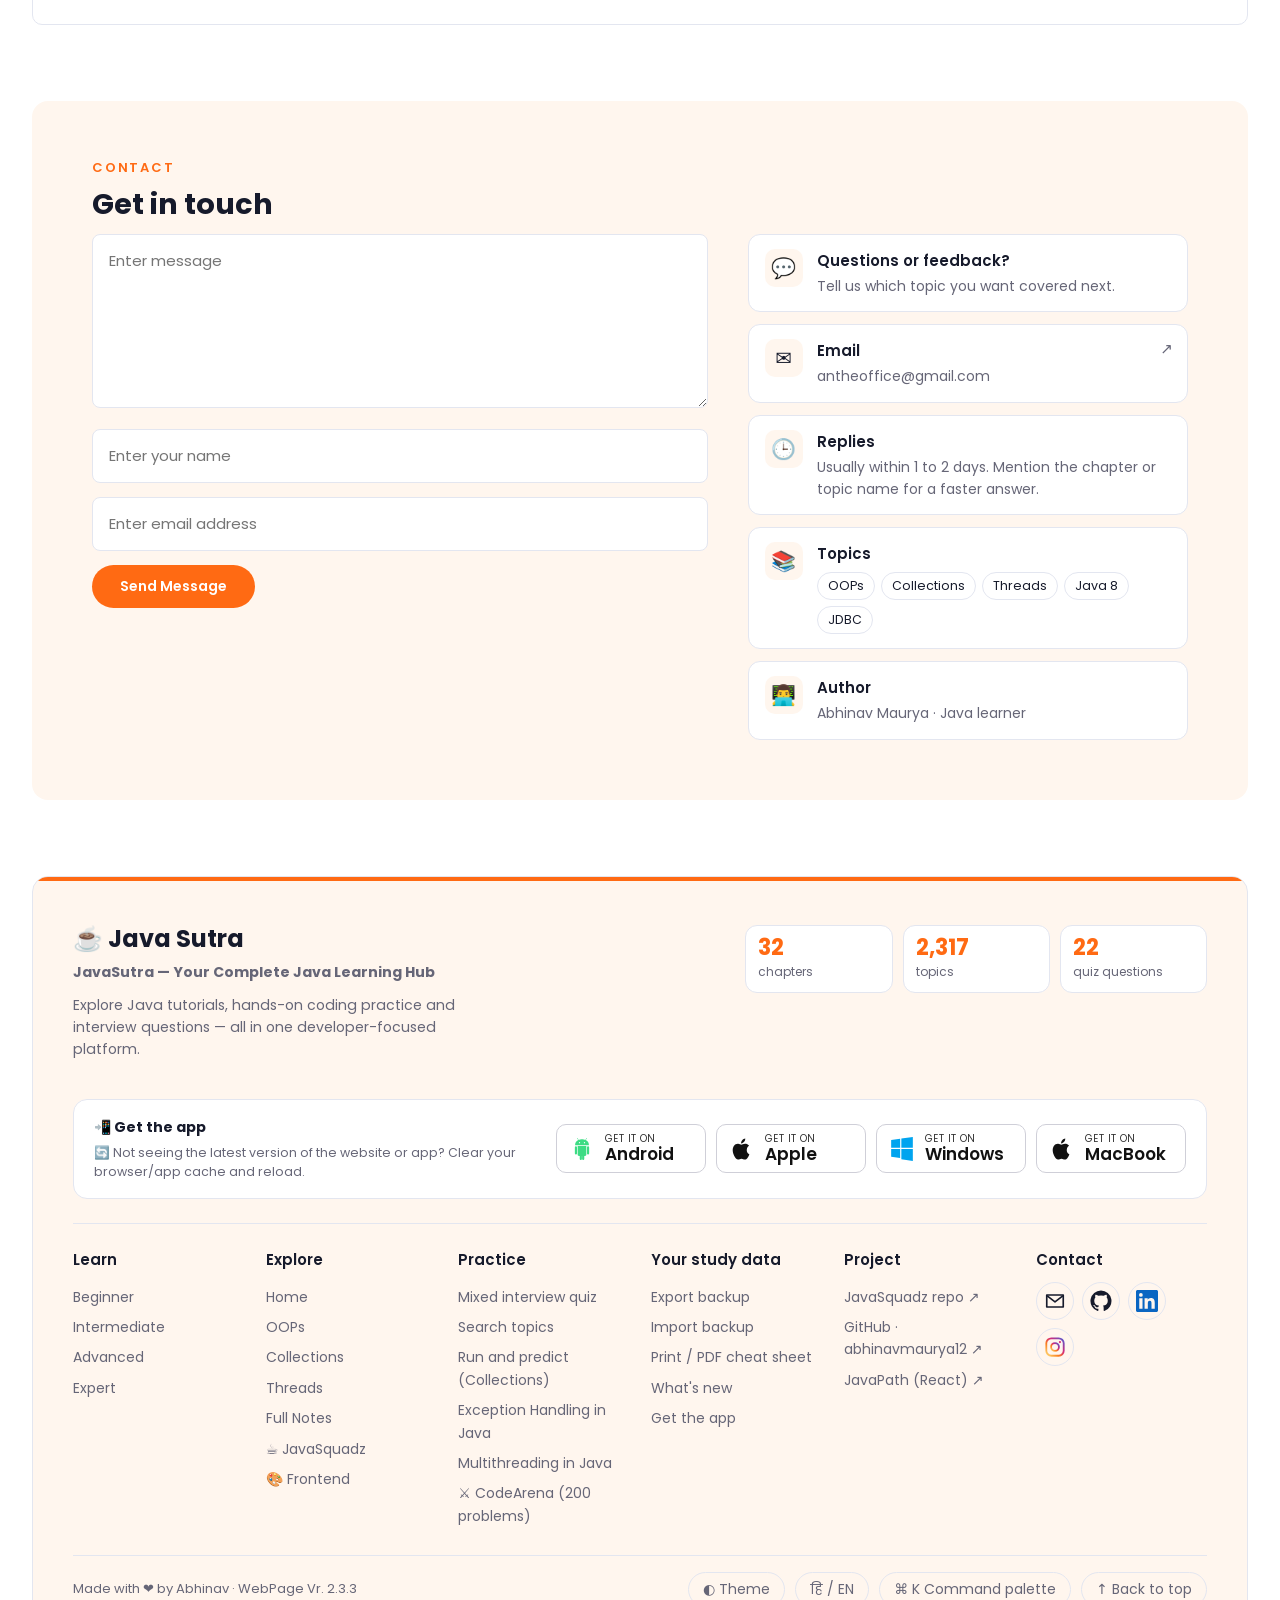
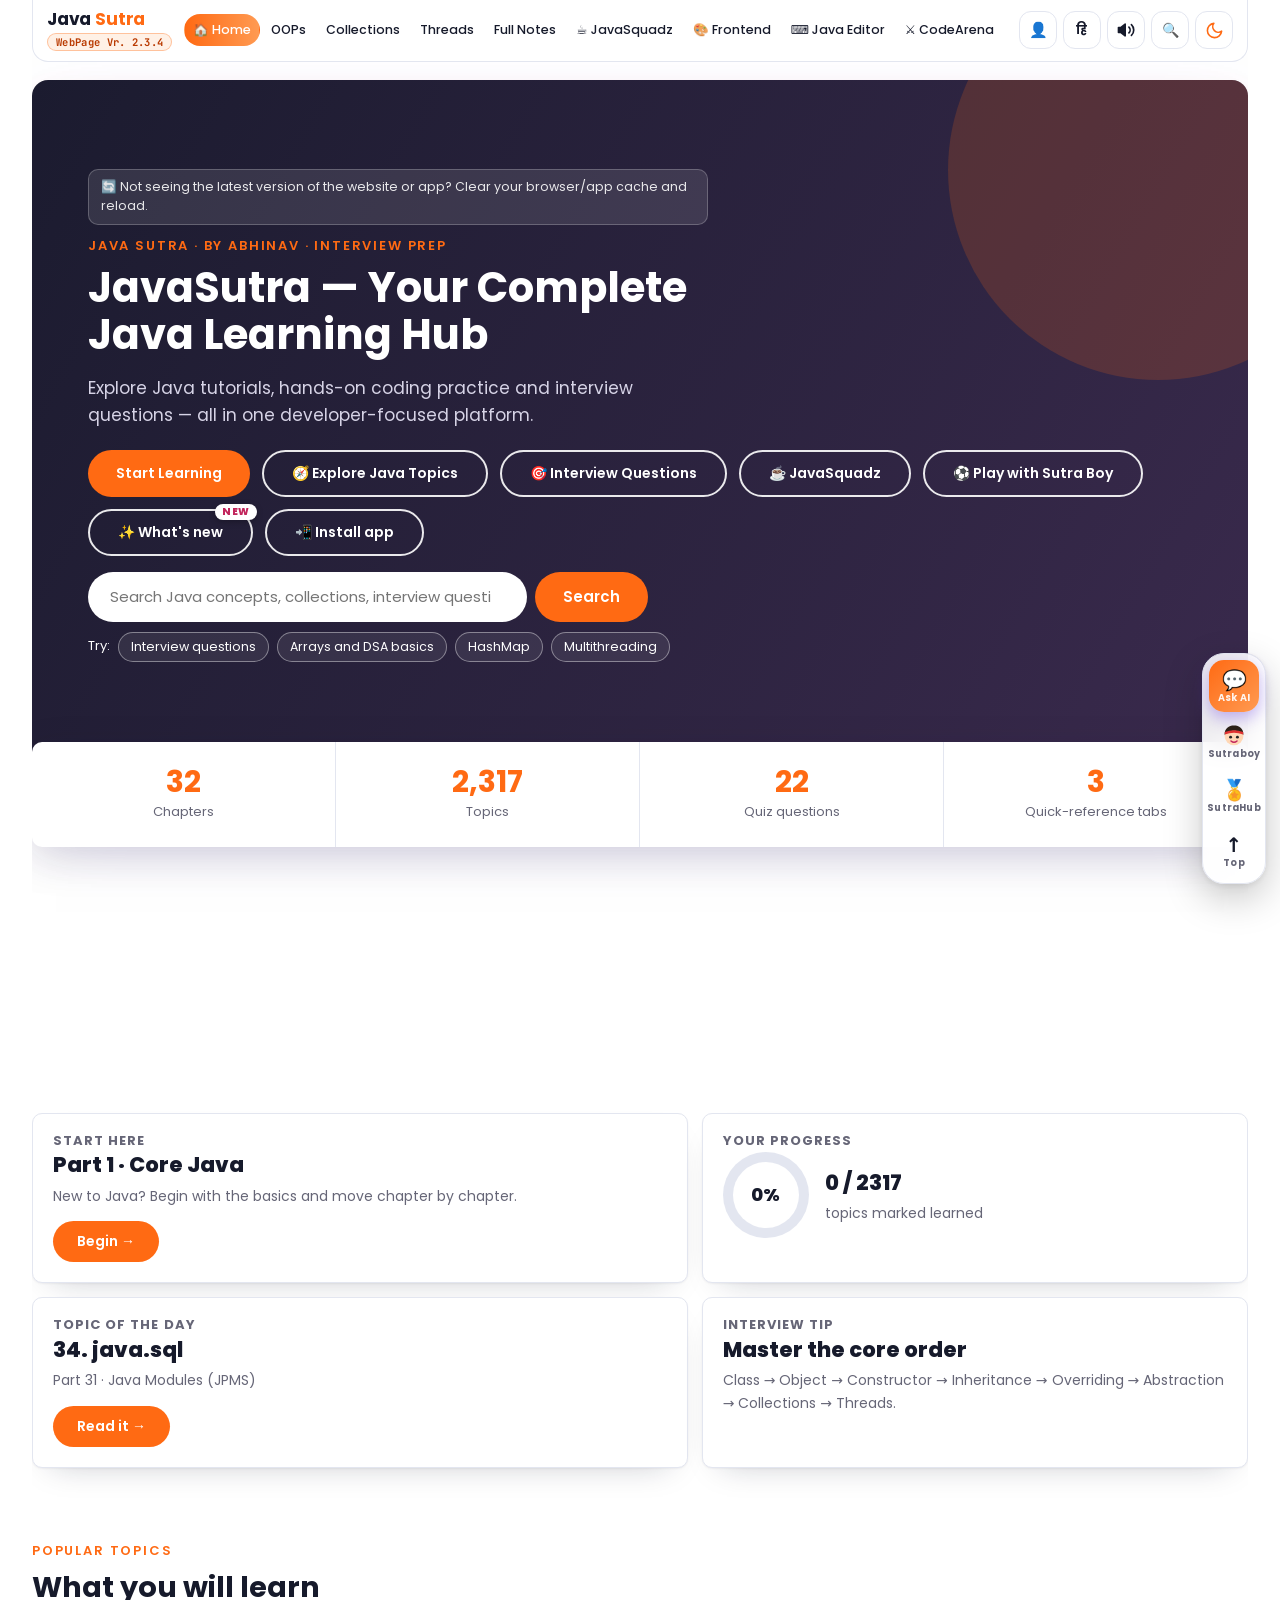
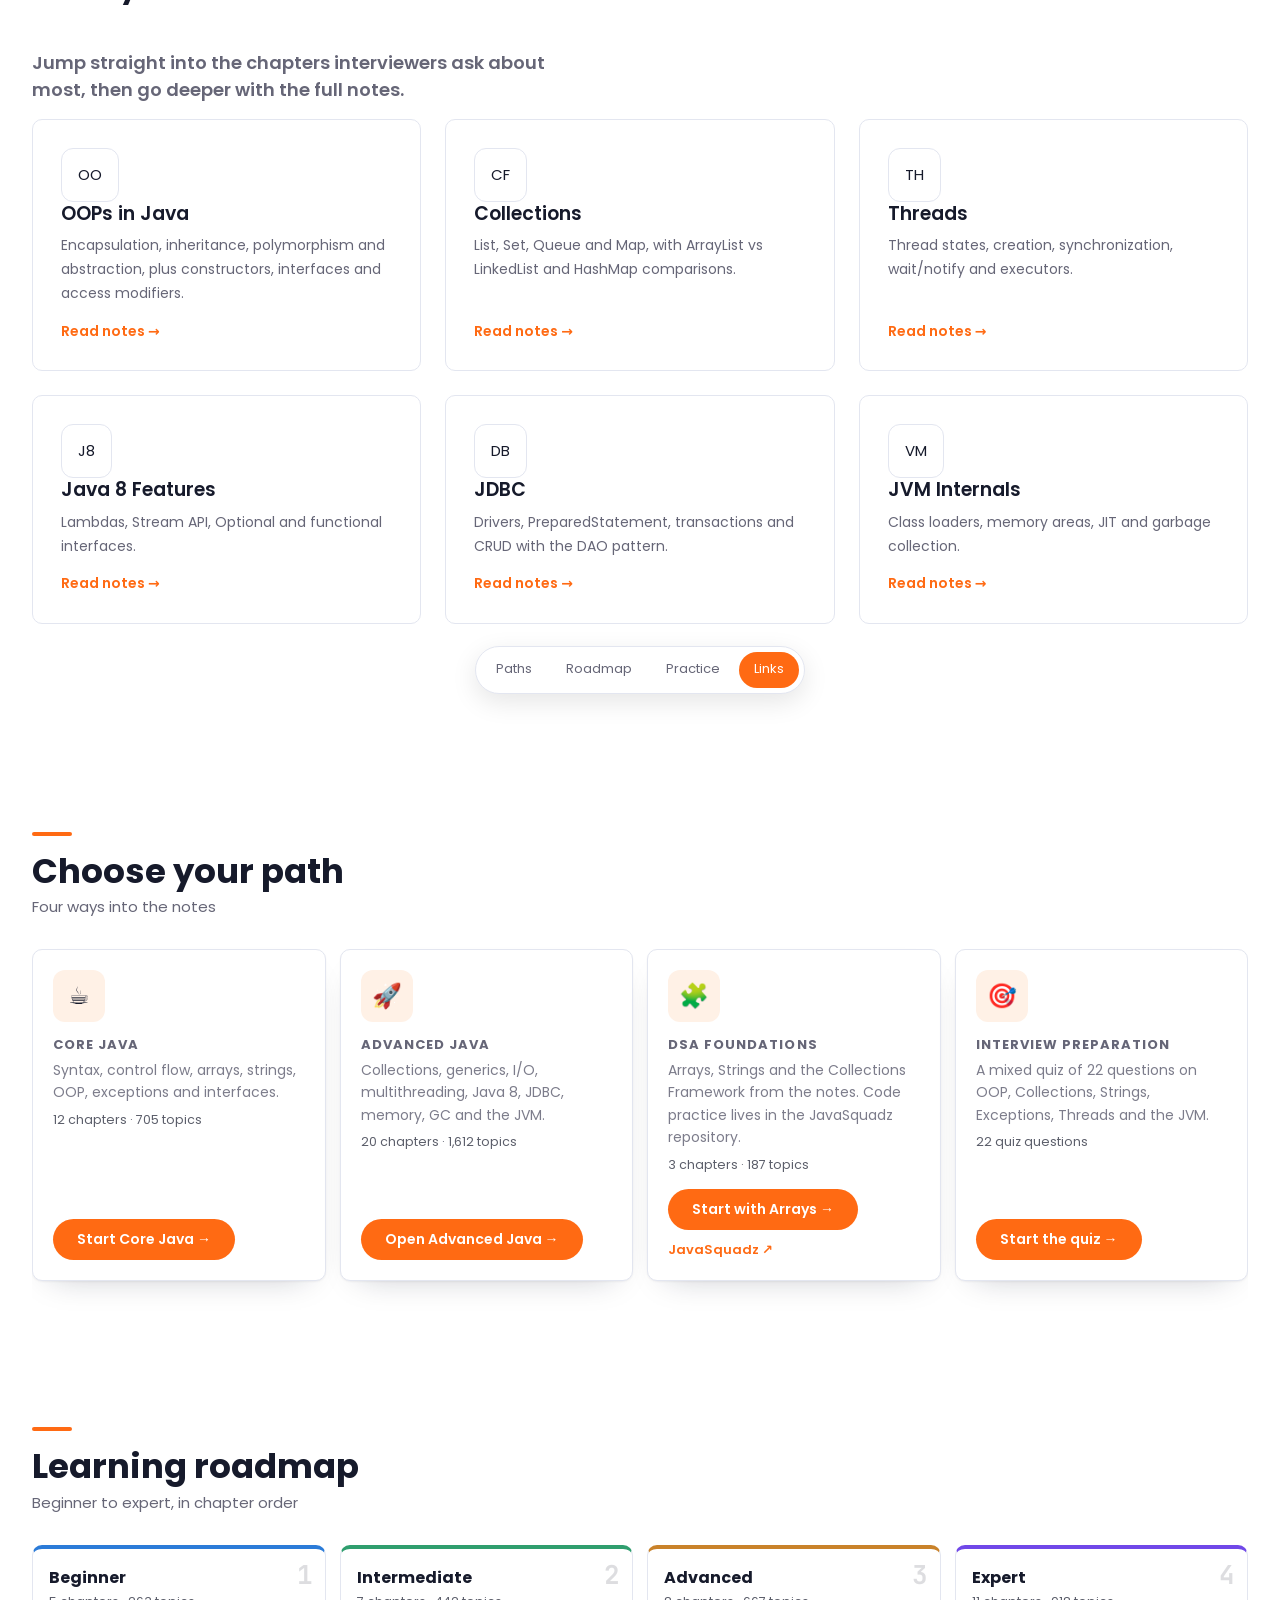
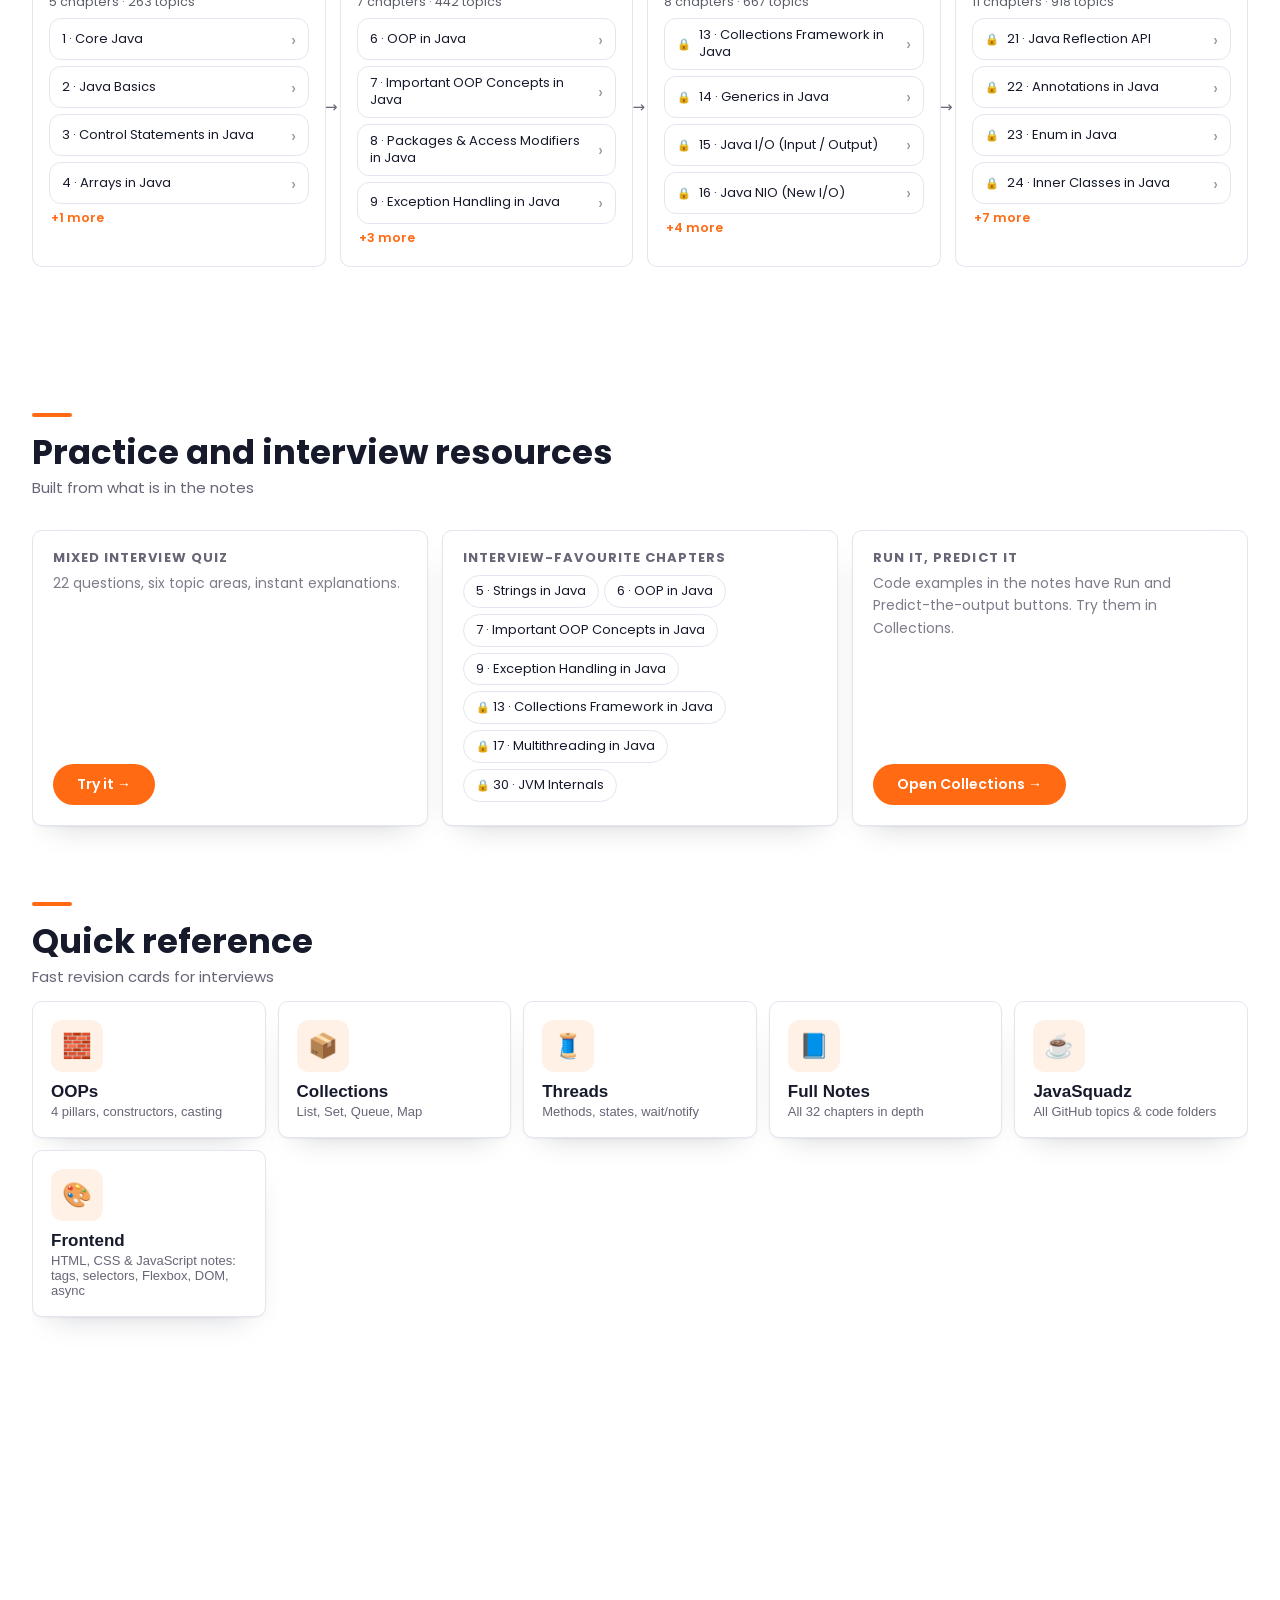
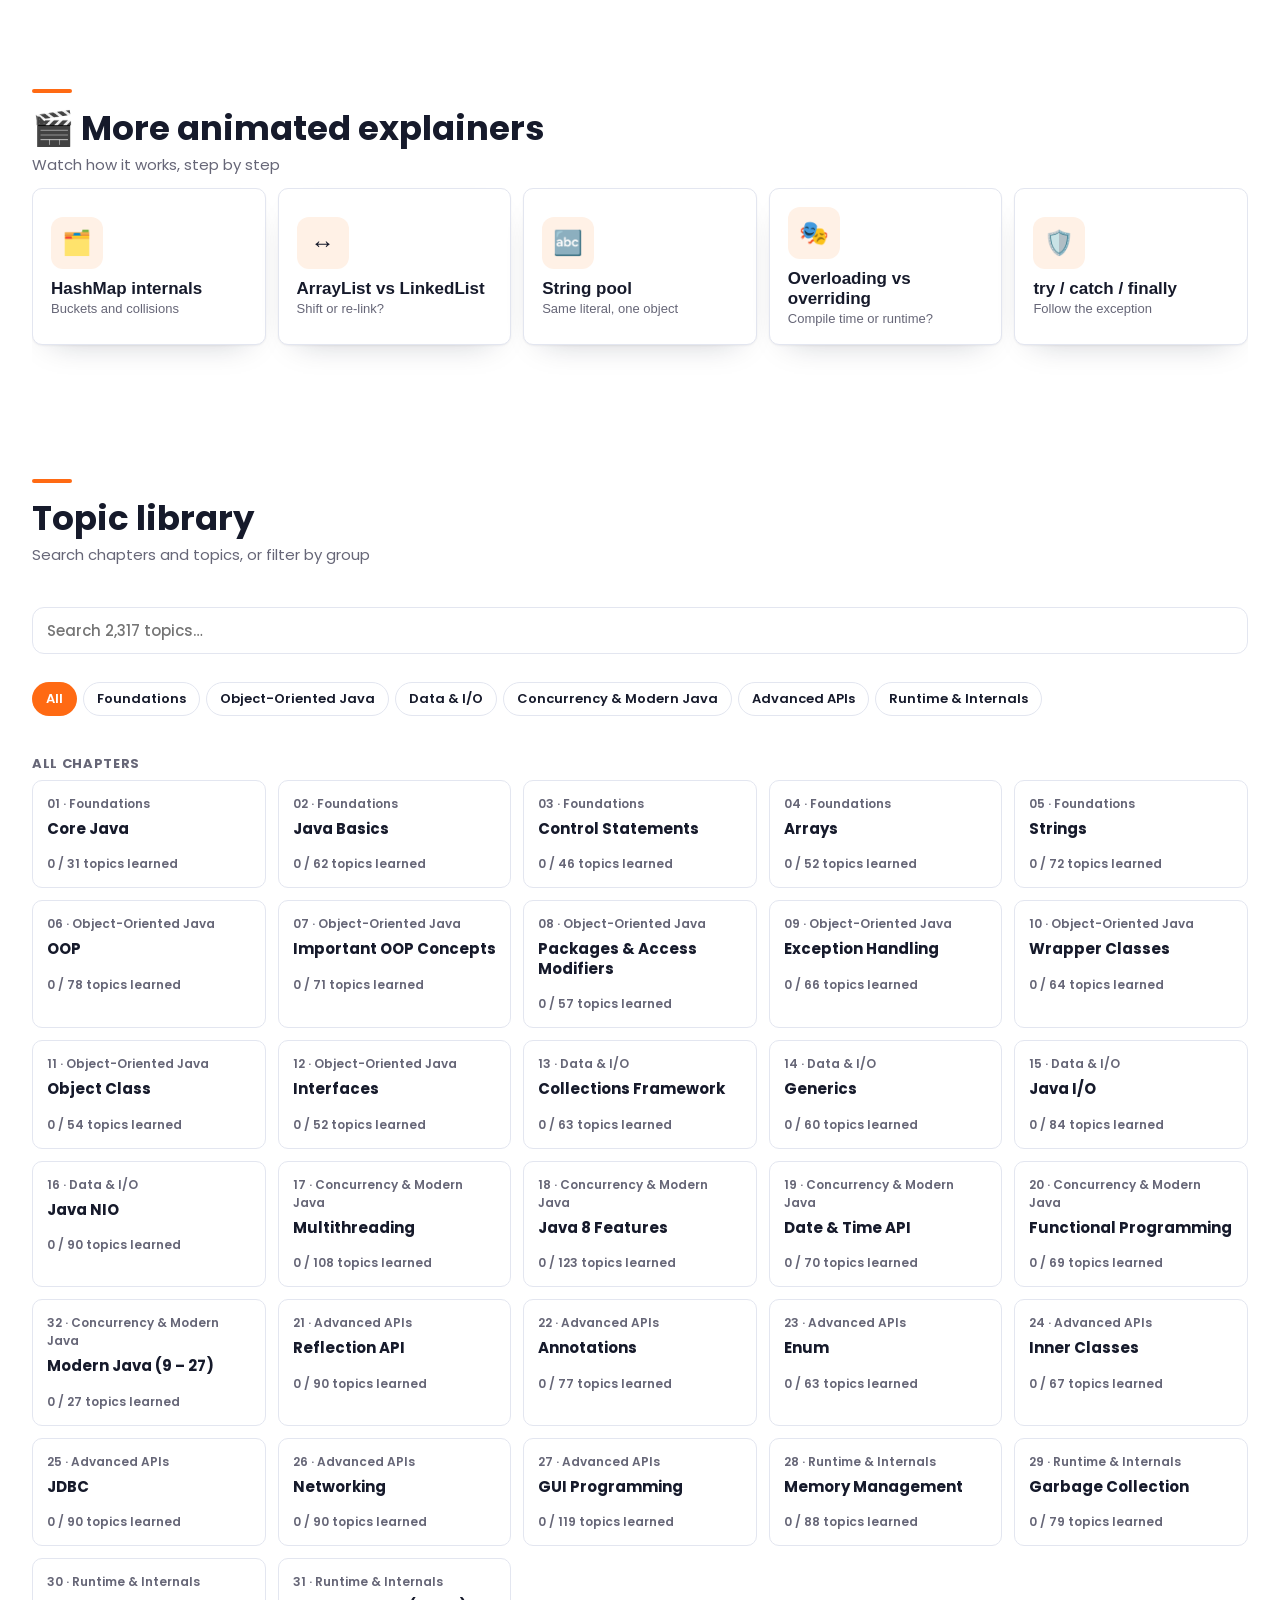
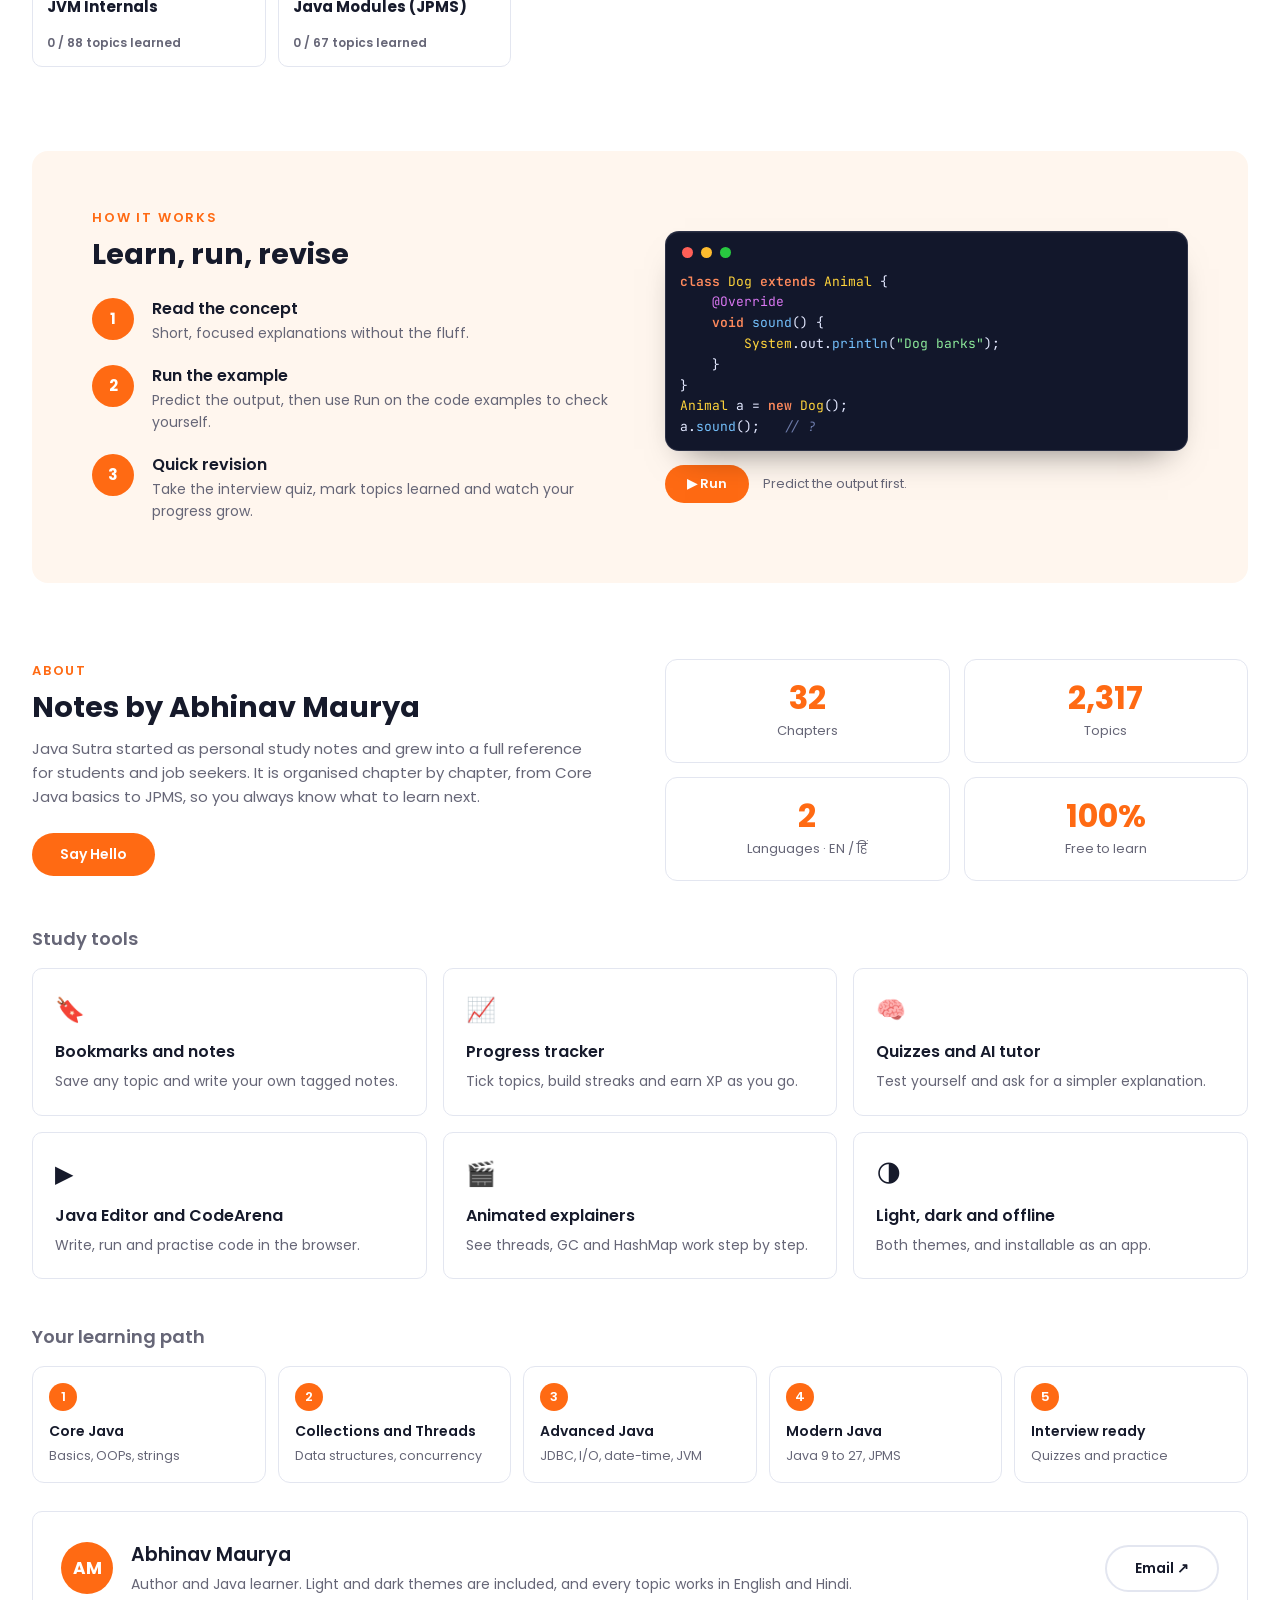
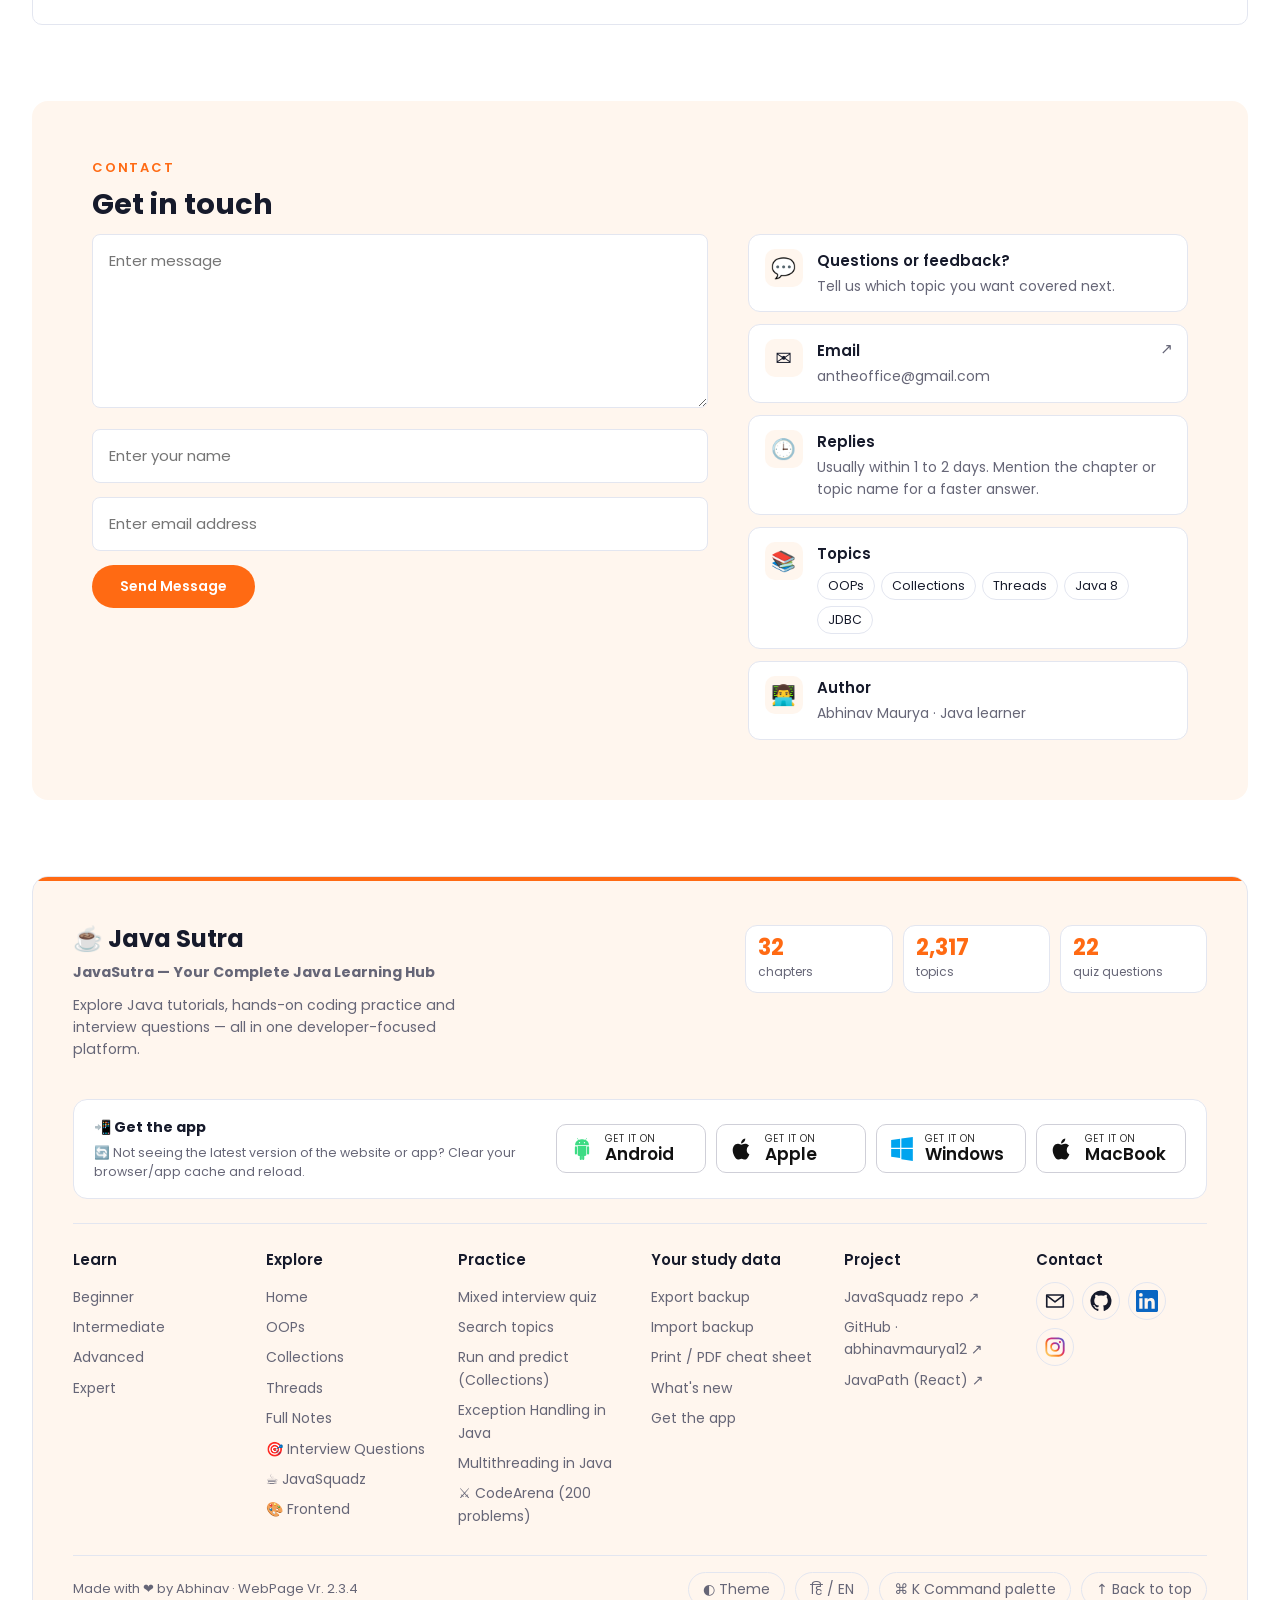
